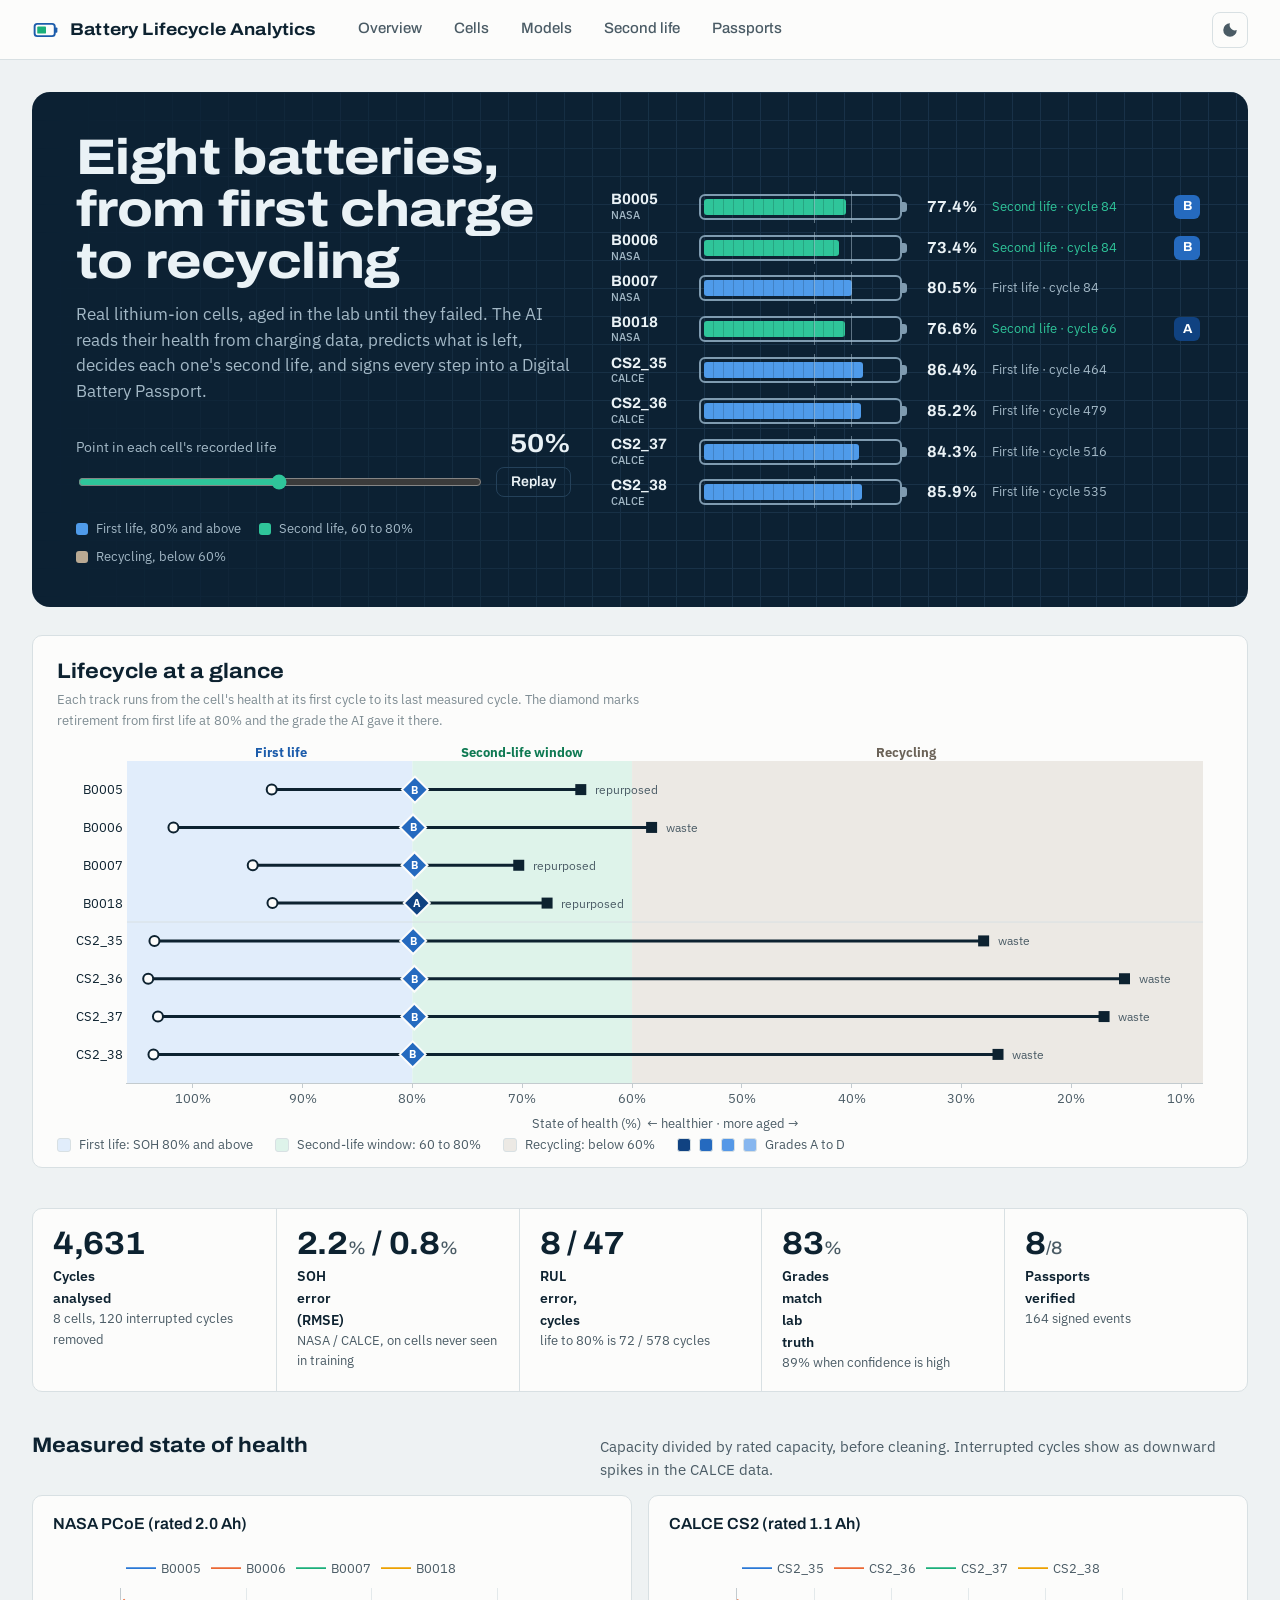
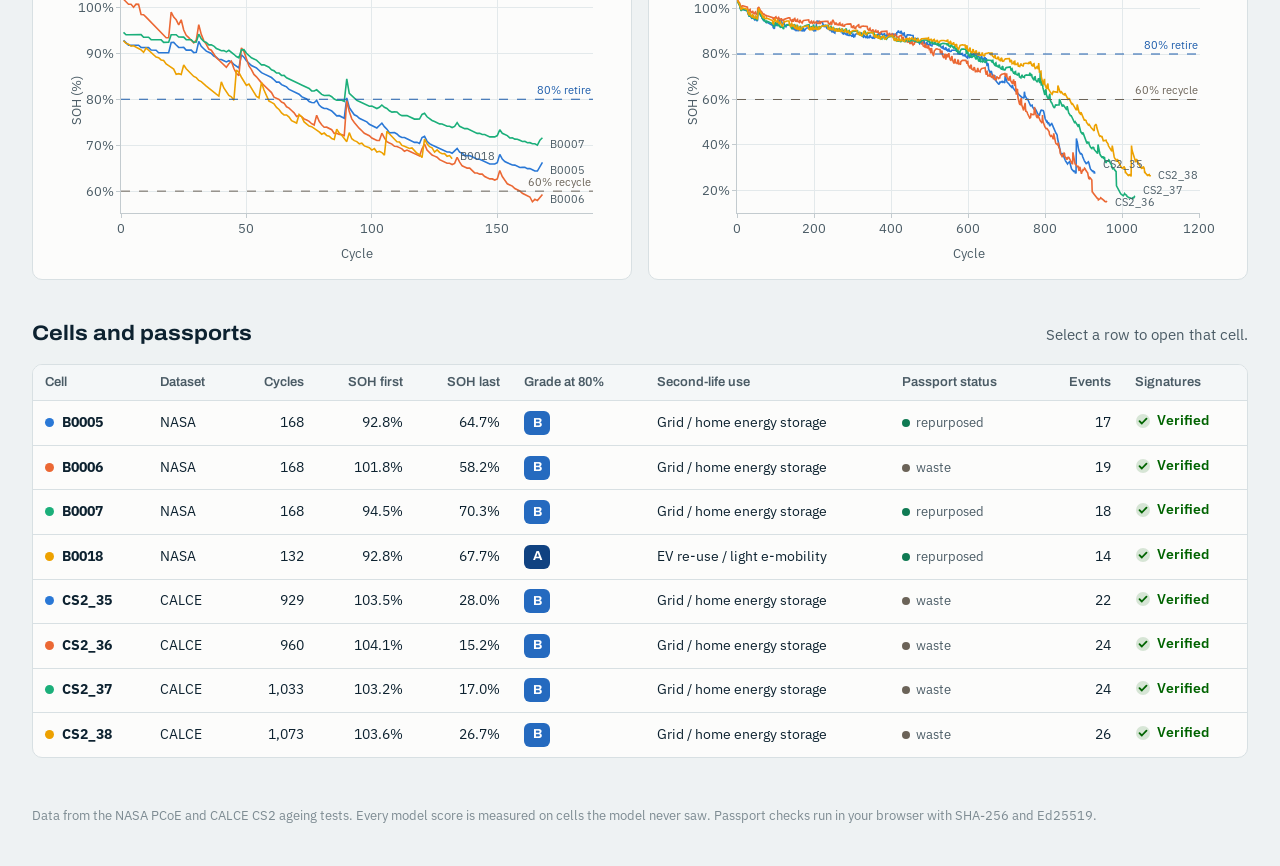
==== index.html @ b2bf4bef "Battery Lifecycle Analytics website Co-Authored-By: Claude Opus 5.5 <noreply@anthropic.com> Claude-S" ====
<!doctype html>
<html lang="en">
<head>
<meta charset="utf-8">
<meta name="viewport" content="width=device-width, initial-scale=1, viewport-fit=cover">
<style>:root{color-scheme:light;padding-top:env(safe-area-inset-top,0px);padding-bottom:env(safe-area-inset-bottom,0px)}body{margin:0}img{max-width:100%}[hidden]{display:none!important}</style>
</head>
<body>
<title>Battery Lifecycle Analytics</title>
<link rel="icon" href="data:image/svg+xml,%3Csvg xmlns='http://www.w3.org/2000/svg' viewBox='0 0 32 32'%3E%3Crect x='4' y='9' width='22' height='14' rx='3' fill='none' stroke='%231c5cab' stroke-width='2.5'/%3E%3Crect x='26' y='13' width='3' height='6' rx='1' fill='%231c5cab'/%3E%3Crect x='7' y='12' width='9' height='8' rx='1' fill='%231baf7a'/%3E%3C/svg%3E">
<link rel="preconnect" href="https://fonts.googleapis.com">
<link rel="stylesheet" href="https://fonts.googleapis.com/css2?family=Archivo:wdth,wght@62..125,400..800&family=IBM+Plex+Mono:wght@500;600&family=IBM+Plex+Sans:wght@400;500;600&display=swap">
<style>/* Battery Lifecycle Analytics: instrument-panel look.
   Bahnschrift (Windows' DIN-style face) for headings and figures, Segoe UI for text. */

:root {
  color-scheme: light;
  --page: #eef2f3;
  --surface: #fcfcfb;
  --surface-2: #f4f7f8;
  --ink: #0d2230;
  --ink-2: #4a5b65;
  --muted: #7d8b92;
  --hair: #d8e0e3;
  --grid: #e3e9eb;
  --axis: #c3cbcf;
  --accent: #1c5cab;
  --accent-wash: #e3eefb;

  --s1: #2a78d6; --s2: #eb6834; --s3: #1baf7a; --s4: #eda100;

  /* lifecycle zones */
  --zone-first: #e1edfb; --zone-second: #def3ea; --zone-end: #ece9e4;
  --zone-first-ink: #1c5cab; --zone-second-ink: #0f7a53; --zone-end-ink: #6b6358;

  /* grade ramp (ordinal, one hue) */
  --gA: #104281; --gB: #256abf; --gC: #5598e7; --gD: #86b6ef;

  --good: #0ca30c; --good-ink: #006300; --warn-ink: #8a5a00; --critical: #d03b3b; --warning: #fab219;

  --display: "Bahnschrift", "DIN Alternate", "Barlow", "Inter", system-ui, sans-serif;
  --text: "Segoe UI Variable Text", "Segoe UI", "Inter", system-ui, -apple-system, sans-serif;
  --radius: 10px;
}
@media (prefers-color-scheme: dark) {
  :root:where(:not([data-theme="light"])) {
    color-scheme: dark;
    --page: #0f1416; --surface: #171d20; --surface-2: #1d2427;
    --ink: #eef2f3; --ink-2: #b8c4c9; --muted: #85939a; --hair: #2b3438; --grid: #252d31; --axis: #3a4448;
    --accent: #6da7ec; --accent-wash: #16273a;
    --s1: #3987e5; --s2: #d95926; --s3: #199e70; --s4: #c98500;
    --zone-first: #152538; --zone-second: #12291f; --zone-end: #24221f;
    --zone-first-ink: #86b6ef; --zone-second-ink: #4fc79a; --zone-end-ink: #b3aa9d;
    --gA: #86b6ef; --gB: #5598e7; --gC: #2a78d6; --gD: #1c5cab;
    --good-ink: #0ca30c; --warn-ink: #fab219;
  }
}
:root[data-theme="dark"] {
  color-scheme: dark;
  --page: #0f1416; --surface: #171d20; --surface-2: #1d2427;
  --ink: #eef2f3; --ink-2: #b8c4c9; --muted: #85939a; --hair: #2b3438; --grid: #252d31; --axis: #3a4448;
  --accent: #6da7ec; --accent-wash: #16273a;
  --s1: #3987e5; --s2: #d95926; --s3: #199e70; --s4: #c98500;
  --zone-first: #152538; --zone-second: #12291f; --zone-end: #24221f;
  --zone-first-ink: #86b6ef; --zone-second-ink: #4fc79a; --zone-end-ink: #b3aa9d;
  --gA: #86b6ef; --gB: #5598e7; --gC: #2a78d6; --gD: #1c5cab;
  --good-ink: #0ca30c; --warn-ink: #fab219;
}

* { box-sizing: border-box; }
html { -webkit-text-size-adjust: 100%; }
body {
  margin: 0; background: var(--page); color: var(--ink);
  font: 15px/1.55 var(--text);
}
a { color: var(--accent); }
:focus-visible { outline: 2px solid var(--accent); outline-offset: 2px; border-radius: 4px; }

/* ---------- header */
.top {
  position: sticky; top: 0; z-index: 10;
  display: flex; align-items: center; gap: 28px;
  padding: 0 32px; height: 60px;
  background: var(--surface); border-bottom: 1px solid var(--hair);
}
.brand { display: flex; align-items: center; gap: 10px; text-decoration: none; color: var(--ink);
  font: 600 17px/1 var(--display); letter-spacing: .01em; white-space: nowrap; }
.brand svg { width: 28px; height: 28px; fill: none; stroke: var(--accent); stroke-width: 2.2; }
.brand .tip { fill: var(--accent); stroke: none; }
.brand .charge { fill: var(--s3); stroke: none; }
nav { display: flex; gap: 4px; height: 100%; overflow-x: auto; }
nav a {
  display: flex; align-items: center; padding: 0 14px; height: 100%;
  color: var(--ink-2); text-decoration: none; font: 500 15px/1 var(--display);
  border-bottom: 3px solid transparent; white-space: nowrap;
}
nav a:hover { color: var(--ink); }
nav a[aria-current="page"] { color: var(--ink); border-bottom-color: var(--accent); }
.theme { margin-left: auto; background: none; border: 1px solid var(--hair); border-radius: 8px;
  width: 36px; height: 36px; display: grid; place-items: center; cursor: pointer; color: var(--ink-2); }
.theme svg { width: 18px; height: 18px; fill: currentColor; }

main { max-width: 1320px; margin: 0 auto; padding: 32px 32px 48px; }
.foot { max-width: 1320px; margin: 0 auto; padding: 0 32px 40px; color: var(--muted); font-size: 13px; }

/* ---------- type */
h1 { font: 600 34px/1.15 var(--display); margin: 0 0 8px; letter-spacing: -.005em; }
h2 { font: 600 21px/1.25 var(--display); margin: 0 0 4px; }
h3 { font: 600 16px/1.3 var(--display); margin: 0 0 6px; }
.lede { color: var(--ink-2); max-width: 74ch; margin: 0 0 28px; font-size: 16px; }
.note { color: var(--muted); font-size: 13px; margin: 6px 0 0; max-width: 80ch; }
.section { margin-top: 40px; }
.section > header { display: flex; align-items: baseline; justify-content: space-between; gap: 16px;
  margin-bottom: 14px; flex-wrap: wrap; }
.section > header p { margin: 0; color: var(--ink-2); max-width: 72ch; }

/* ---------- panels */
.panel { background: var(--surface); border: 1px solid var(--hair); border-radius: var(--radius); padding: 18px 20px; }
.panel.flush { padding: 0; overflow: hidden; }
.grid { display: grid; gap: 16px; }
.g2 { grid-template-columns: repeat(2, minmax(0, 1fr)); }
.g3 { grid-template-columns: repeat(3, minmax(0, 1fr)); }
.g4 { grid-template-columns: repeat(4, minmax(0, 1fr)); }
.span2 { grid-column: span 2; }
.chart { width: 100%; height: 320px; }
.chart.tall { height: 400px; }
.chart.short { height: 220px; }
.panel h3 + .note { margin-top: -2px; margin-bottom: 8px; }

/* ---------- figures strip (headline numbers) */
.figures { display: grid; grid-template-columns: repeat(5, minmax(0, 1fr));
  background: var(--surface); border: 1px solid var(--hair); border-radius: var(--radius); }
.fig { padding: 18px 20px; border-left: 1px solid var(--hair); }
.fig:first-child { border-left: 0; }
.fig .v { font: 600 32px/1.05 var(--display); letter-spacing: -.01em; }
.fig .v small { font-size: 18px; color: var(--ink-2); font-weight: 500; }
.fig .k { margin-top: 6px; font-weight: 600; font-size: 14px; }
.fig .d { color: var(--ink-2); font-size: 13px; }

/* ---------- lifecycle band */
.band { background: var(--surface); border: 1px solid var(--hair); border-radius: var(--radius); padding: 22px 24px 12px; }
.band .chart { height: 400px; }
.band-legend { display: flex; gap: 22px; flex-wrap: wrap; font-size: 13px; color: var(--ink-2); margin-top: 4px; }
.band-legend span { display: inline-flex; align-items: center; gap: 8px; }
.sw { width: 14px; height: 14px; border-radius: 3px; display: inline-block; border: 1px solid var(--hair); }

/* ---------- tables */
table { width: 100%; border-collapse: collapse; font-size: 14px; }
th, td { text-align: left; padding: 9px 12px; border-bottom: 1px solid var(--hair); }
th { font: 600 13px/1.3 var(--display); color: var(--ink-2); background: var(--surface-2); }
td.num, th.num { text-align: right; font-variant-numeric: tabular-nums; }
tr:last-child td { border-bottom: 0; }
tbody tr.link { cursor: pointer; }
tbody tr.link:hover { background: var(--accent-wash); }
.table-wrap { overflow-x: auto; }

/* ---------- chips */
.grade { display: inline-grid; place-items: center; min-width: 26px; height: 24px; padding: 0 7px;
  border-radius: 6px; font: 700 13px/1 var(--display); color: #fff; }
.grade.A { background: var(--gA); } .grade.B { background: var(--gB); }
.grade.C { background: var(--gC); } .grade.D { background: var(--gD); color: #0d2230; }
:root[data-theme="dark"] .grade.A { color: #0d2230; }
.status { display: inline-flex; align-items: center; gap: 6px; font-size: 13px; color: var(--ink-2); }
.status::before { content: ""; width: 8px; height: 8px; border-radius: 50%; background: var(--muted); }
.status.original::before { background: var(--zone-first-ink); }
.status.repurposed::before { background: var(--zone-second-ink); }
.status.waste::before { background: var(--zone-end-ink); }
.ok { color: var(--good-ink); font-weight: 600; display: inline-flex; gap: 6px; align-items: center; }
.bad { color: var(--critical); font-weight: 600; display: inline-flex; gap: 6px; align-items: center; }
.warn { color: var(--warn-ink); font-weight: 600; display: inline-flex; gap: 6px; align-items: center; }
.icon { width: 16px; height: 16px; flex: none; }
.pill { display: inline-block; font-size: 12px; padding: 2px 8px; border-radius: 99px;
  background: var(--surface-2); border: 1px solid var(--hair); color: var(--ink-2); }

/* ---------- controls */
.picker { display: flex; flex-wrap: wrap; gap: 18px; margin-bottom: 20px; }
.picker fieldset { border: 0; padding: 0; margin: 0; display: flex; gap: 6px; align-items: center; flex-wrap: wrap; }
.picker legend { float: left; margin-right: 8px; color: var(--ink-2); font: 600 13px/32px var(--display); }
.seg { border: 1px solid var(--hair); background: var(--surface); color: var(--ink); border-radius: 8px;
  padding: 6px 12px; font: 500 14px/1.2 var(--text); cursor: pointer; display: inline-flex; align-items: center; gap: 8px; }
.seg:hover { border-color: var(--axis); }
.seg[aria-pressed="true"] { background: var(--ink); color: var(--surface); border-color: var(--ink); }
.seg .dot { width: 9px; height: 9px; border-radius: 50%; }
button.primary { background: var(--accent); color: #fff; border: 0; border-radius: 8px; padding: 9px 16px;
  font: 600 14px/1 var(--text); cursor: pointer; }
button.ghost { background: var(--surface); color: var(--ink); border: 1px solid var(--hair); border-radius: 8px;
  padding: 8px 14px; font: 500 14px/1 var(--text); cursor: pointer; }
button:disabled { opacity: .5; cursor: progress; }
select { font: 14px var(--text); padding: 8px 10px; border-radius: 8px; border: 1px solid var(--hair);
  background: var(--surface); color: var(--ink); }
label.field { display: grid; gap: 4px; font-size: 14px; }
label.field .row { display: flex; justify-content: space-between; color: var(--ink-2); }
label.field output { font: 600 15px var(--display); color: var(--ink); }
input[type=range] { width: 100%; accent-color: var(--accent); }
input[type=number] { font: 14px var(--text); padding: 7px 9px; border-radius: 8px; border: 1px solid var(--hair);
  background: var(--surface); color: var(--ink); width: 100%; }

/* ---------- metric list (key/value) */
dl.kv { display: grid; grid-template-columns: max-content 1fr; gap: 6px 16px; margin: 0; font-size: 14px; }
dl.kv dt { color: var(--ink-2); }
dl.kv dd { margin: 0; overflow-wrap: anywhere; }

/* ---------- assessor result */
.verdict { display: grid; grid-template-columns: 84px 1fr; gap: 18px; align-items: start; }
.verdict .big { width: 84px; height: 84px; border-radius: 14px; display: grid; place-items: center;
  font: 700 46px/1 var(--display); color: #fff; }
.verdict .big.A { background: var(--gA); } .verdict .big.B { background: var(--gB); }
.verdict .big.C { background: var(--gC); } .verdict .big.D { background: var(--gD); color: #0d2230; }
.verdict ul { margin: 8px 0 0; padding-left: 18px; color: var(--ink-2); font-size: 14px; }
.callout { border-left: 3px solid var(--warning); background: var(--surface-2); padding: 10px 12px; border-radius: 0 8px 8px 0;
  font-size: 14px; margin-top: 10px; }
.callout.good { border-left-color: var(--good); }

/* ---------- passport */
.pp-layout { display: grid; grid-template-columns: 300px minmax(0, 1fr); gap: 20px; align-items: start; }
.pp-list { display: grid; gap: 8px; position: sticky; top: 80px; }
.pp-item { text-align: left; background: var(--surface); border: 1px solid var(--hair); border-radius: 10px;
  padding: 11px 14px; cursor: pointer; display: grid; gap: 3px; color: var(--ink); font: inherit; }
.pp-item:hover { border-color: var(--axis); }
.pp-item[aria-pressed="true"] { border-color: var(--accent); box-shadow: inset 3px 0 0 var(--accent); }
.pp-item .id { font: 600 15px/1.2 var(--display); }
.pp-item .meta { display: flex; gap: 10px; align-items: center; font-size: 13px; color: var(--ink-2); }
.pp-head { display: flex; justify-content: space-between; gap: 16px; flex-wrap: wrap; align-items: flex-start; }
.hash { font-family: "Cascadia Mono", Consolas, "DejaVu Sans Mono", monospace; font-size: 12.5px; color: var(--ink-2);
  overflow-wrap: anywhere; }
.sections { display: grid; grid-template-columns: repeat(2, minmax(0, 1fr)); gap: 16px; }
.sections .panel h3 { display: flex; justify-content: space-between; gap: 8px; }
.locked { color: var(--muted); font-size: 14px; display: flex; gap: 8px; align-items: center; }

.timeline { list-style: none; margin: 0; padding: 0; }
.timeline li { display: grid; grid-template-columns: 22px 150px minmax(0, 1fr) auto; gap: 12px; padding: 10px 0;
  border-bottom: 1px solid var(--hair); align-items: start; font-size: 14px; }
.timeline li:last-child { border-bottom: 0; }
.timeline .n { font: 600 13px/22px var(--display); color: var(--muted); text-align: right; }
.timeline .when { color: var(--ink-2); font-variant-numeric: tabular-nums; }
.timeline .what b { font-family: var(--display); font-weight: 600; }
.timeline .what .d { color: var(--ink-2); font-size: 13px; }
.timeline li.flag { background: color-mix(in srgb, var(--critical) 10%, transparent); box-shadow: inset 3px 0 0 var(--critical); }
.checks { display: grid; grid-template-columns: repeat(3, minmax(0, 1fr)); gap: 8px 20px; margin: 10px 0 0; padding: 0; list-style: none; font-size: 14px; }
.checks li { display: flex; gap: 8px; align-items: flex-start; }
.checks small { display: block; color: var(--ink-2); }

.toolbar { display: flex; gap: 10px; flex-wrap: wrap; align-items: center; }
.empty { color: var(--muted); padding: 24px; text-align: center; }

@media (max-width: 1080px) {
  .figures { grid-template-columns: repeat(3, minmax(0, 1fr)); }
  .fig:nth-child(4) { border-left: 0; }
  .fig:nth-child(n+4) { border-top: 1px solid var(--hair); }
  .g4 { grid-template-columns: repeat(2, minmax(0, 1fr)); }
  .pp-layout { grid-template-columns: 1fr; }
  .pp-list { position: static; grid-template-columns: repeat(auto-fill, minmax(220px, 1fr)); }
}
@media (max-width: 760px) {
  .top { padding: 0 16px; gap: 14px; }
  .brand span { display: none; }
  main { padding: 20px 16px 40px; }
  .foot { padding: 0 16px 32px; }
  .g2, .g3, .g4, .sections { grid-template-columns: 1fr; }
  .span2 { grid-column: auto; }
  .figures { grid-template-columns: 1fr 1fr; }
  .fig { border-left: 0; border-top: 1px solid var(--hair); }
  .fig:nth-child(-n+2) { border-top: 0; }
  .checks { grid-template-columns: 1fr; }
  .timeline li { grid-template-columns: 22px minmax(0, 1fr); }
  .timeline .when, .timeline .acc { grid-column: 2; }
  h1 { font-size: 27px; }
}
@media (prefers-reduced-motion: reduce) { * { transition: none !important; animation: none !important; } }

/* =====================================================================
   Identity v2: lab instrument meets passport document.
   Archivo (expanded) for display, IBM Plex Sans for text, Plex Mono for IDs.
   ===================================================================== */
:root {
  --display: "Archivo", "Bahnschrift", "DIN Alternate", system-ui, sans-serif;
  --text: "IBM Plex Sans", "Segoe UI", system-ui, -apple-system, sans-serif;
  --mono: "IBM Plex Mono", "Cascadia Mono", Consolas, monospace;
  --hero-bg: #0c2133; --hero-ink: #eaf2f6; --hero-ink-2: #a3b8c6; --hero-line: #24415a;
  --cell-shell: #7f9bb0; --fill-first: #4f9bea; --fill-second: #2fc59a; --fill-end: #b9a993;
  --pp-paper: #eef4ef; --pp-line: rgba(28, 92, 171, .10); --pp-line-2: rgba(15, 122, 83, .09);
  --pp-ink: #12324a; --stamp-ok: #11803f; --stamp-bad: #c22f2f;
}
@media (prefers-color-scheme: dark) {
  :root:where(:not([data-theme="light"])) {
    --hero-bg: #0a1824; --hero-line: #1d3346;
    --pp-paper: #162320; --pp-line: rgba(109, 167, 236, .10); --pp-line-2: rgba(79, 199, 154, .08);
    --pp-ink: #d9e6ee; --stamp-ok: #3fcf78; --stamp-bad: #ff6b6b;
  }
}
:root[data-theme="dark"] {
  --hero-bg: #0a1824; --hero-line: #1d3346;
  --pp-paper: #162320; --pp-line: rgba(109, 167, 236, .10); --pp-line-2: rgba(79, 199, 154, .08);
  --pp-ink: #d9e6ee; --stamp-ok: #3fcf78; --stamp-bad: #ff6b6b;
}

body { font-family: var(--text); }
h1 { font: 760 clamp(30px, 4.2vw, 50px)/1.04 var(--display); font-stretch: 116%; letter-spacing: -.012em; text-wrap: balance; }
h2 { font-family: var(--display); font-stretch: 110%; font-weight: 700; text-wrap: balance; }
h3, th, nav a, .brand, .fig .v, .seg, legend { font-family: var(--display); }
.brand { font-stretch: 112%; font-weight: 700; }
.fig .v { font-stretch: 108%; font-weight: 700; }
.hash, .mono { font-family: var(--mono); }

/* ---------- hero */
.hero {
  display: grid; grid-template-columns: minmax(0, 5fr) minmax(0, 6fr); gap: 40px; align-items: center;
  background: var(--hero-bg); color: var(--hero-ink); border-radius: 18px; padding: 40px 44px;
  margin-bottom: 28px; position: relative; overflow: hidden; isolation: isolate;
}
.hero::before {           /* faint electrode grid */
  content: ""; position: absolute; inset: 0; z-index: -1; opacity: .55;
  background-image: linear-gradient(var(--hero-line) 1px, transparent 1px), linear-gradient(90deg, var(--hero-line) 1px, transparent 1px);
  background-size: 28px 28px; mask-image: linear-gradient(90deg, transparent, #000 55%);
}
.hero h1 { color: var(--hero-ink); margin-bottom: 14px; }
.hero-lede { color: var(--hero-ink-2); font-size: 16.5px; max-width: 54ch; margin: 0 0 26px; }
.scrub label { display: flex; justify-content: space-between; align-items: baseline; gap: 12px; font-size: 14px; color: var(--hero-ink-2); }
.scrub output { font: 700 26px/1 var(--display); font-stretch: 110%; color: var(--hero-ink); font-variant-numeric: tabular-nums; }
.scrub-row { display: flex; gap: 12px; align-items: center; margin-top: 8px; }
.scrub input[type=range] { flex: 1; accent-color: var(--fill-second); }
.replay { background: transparent; color: var(--hero-ink); border: 1px solid var(--hero-line); border-radius: 8px;
  padding: 7px 14px; font: 600 14px/1 var(--display); cursor: pointer; }
.replay:hover { border-color: var(--hero-ink-2); }
.hero-key { list-style: none; display: flex; flex-wrap: wrap; gap: 8px 18px; padding: 0; margin: 22px 0 0; font-size: 13px; color: var(--hero-ink-2); }
.hero-key li { display: inline-flex; align-items: center; gap: 8px; }
.k { width: 12px; height: 12px; border-radius: 3px; display: inline-block; }
.k.first { background: var(--fill-first); } .k.second { background: var(--fill-second); } .k.end { background: var(--fill-end); }

.fleet { list-style: none; margin: 0; padding: 0; display: grid; gap: 10px; }
.fleet li { display: grid; grid-template-columns: 74px minmax(120px, 1fr) 62px 168px 30px; gap: 14px; align-items: center; font-size: 14px; }
.fid { font: 700 15px/1.1 var(--display); color: var(--hero-ink); display: grid; }
.fid small { font: 500 11px/1.3 var(--text); color: var(--hero-ink-2); }
.glyph { position: relative; height: 26px; border: 2px solid var(--cell-shell); border-radius: 6px; padding: 3px; }
.glyph::after { content: ""; position: absolute; right: -7px; top: 6px; width: 5px; height: 10px; border-radius: 0 3px 3px 0; background: var(--cell-shell); }
.glyph .fill { display: block; height: 100%; border-radius: 3px; background: var(--fill-first);
  background-image: repeating-linear-gradient(90deg, transparent 0 9px, rgba(0,0,0,.16) 9px 10px);
  transition: width .12s linear, background-color .25s; }
.fleet li[data-stage="second"] .fill { background-color: var(--fill-second); }
.fleet li[data-stage="end"] .fill { background-color: var(--fill-end); }
.glyph .mark80, .glyph .mark60 { position: absolute; top: -5px; bottom: -5px; width: 1px; background: var(--hero-ink-2); opacity: .55; }
.glyph .mark80 { left: calc(3px + (100% - 6px) * .8 / 1.05); }
.glyph .mark60 { left: calc(3px + (100% - 6px) * .6 / 1.05); }
.fsoh { font: 700 16px/1 var(--display); font-variant-numeric: tabular-nums; text-align: right; color: var(--hero-ink); }
.fstage { color: var(--hero-ink-2); font-size: 13px; white-space: nowrap; }
.fleet li[data-stage="second"] .fstage { color: var(--fill-second); }
.fleet li[data-stage="end"] .fstage { color: var(--fill-end); }

/* ---------- passport document */
.passport {
  position: relative; overflow: hidden; border-radius: 14px; padding: 26px 28px 20px;
  color: var(--pp-ink); border: 1px solid var(--hair);
  background:
    repeating-radial-gradient(circle at 0% 100%, transparent 0 11px, var(--pp-line) 11px 12px),
    repeating-radial-gradient(circle at 100% 0%, transparent 0 13px, var(--pp-line-2) 13px 14px),
    var(--pp-paper);
}
.pp-doc-head { display: flex; justify-content: space-between; align-items: flex-start; gap: 16px;
  border-bottom: 1px solid color-mix(in srgb, var(--pp-ink) 22%, transparent); padding-bottom: 12px; }
.pp-issuer { font-size: 12.5px; color: var(--ink-2); }
.pp-doc-head h2 { margin: 2px 0 0; font-size: 24px; color: var(--pp-ink); }
.pp-type { font: 800 30px/1 var(--display); font-stretch: 125%; letter-spacing: .06em; color: var(--accent); opacity: .85; }
.pp-doc-body { display: grid; grid-template-columns: 170px minmax(0, 1fr); gap: 24px; margin-top: 18px; align-items: start; }
.pp-portrait { display: grid; gap: 8px; justify-items: center; padding: 14px 10px; border-radius: 10px;
  border: 1px dashed color-mix(in srgb, var(--pp-ink) 30%, transparent); font: 600 13px/1 var(--display); }
.pp-portrait svg { width: 132px; height: auto; }
.cell-shell { fill: none; stroke: var(--pp-ink); stroke-width: 3; opacity: .7; }
.cell-tip { fill: var(--pp-ink); opacity: .7; }
.cell-fill { fill: var(--fill-first); } .cell-fill.second { fill: var(--fill-second); } .cell-fill.end { fill: var(--fill-end); }
.pp-fields { display: grid; grid-template-columns: repeat(2, minmax(0, 1fr)); gap: 12px 24px; margin: 0; }
.pp-fields div { min-width: 0; }
.pp-fields dt { font-size: 12px; color: var(--ink-2); }
.pp-fields dd { margin: 2px 0 0; font: 600 15px/1.3 var(--display); overflow-wrap: anywhere; }
.pp-fields dd.mono { font: 500 14px/1.3 var(--mono); }
.pp-hash { margin: 16px 0 0; font-size: 12.5px; color: var(--ink-2); overflow-wrap: anywhere; }
.mrz { margin-top: 14px; padding: 10px 12px; border-radius: 8px; background: color-mix(in srgb, var(--pp-paper) 60%, var(--surface));
  font: 500 clamp(10px, 1.45vw, 15px)/1.45 var(--mono); letter-spacing: .14em; color: var(--pp-ink); overflow-x: auto; white-space: nowrap; }
.stamp { position: absolute; bottom: 96px; right: 30px; transform: rotate(-9deg); pointer-events: none;
  border: 4px double currentColor; border-radius: 10px; padding: 8px 16px 9px; display: grid; justify-items: center; gap: 2px;
  background: color-mix(in srgb, var(--pp-paper) 70%, transparent); animation: stamp .42s cubic-bezier(.2,1.6,.4,1) both; }
.stamp b { font: 800 24px/1 var(--display); font-stretch: 118%; letter-spacing: .08em; text-transform: uppercase; }
.stamp small { font: 600 11.5px/1.2 var(--mono); letter-spacing: .04em; }
.stamp.ok { color: var(--stamp-ok); } .stamp.bad { color: var(--stamp-bad); }
@keyframes stamp { from { opacity: 0; transform: rotate(-9deg) scale(1.6); } to { opacity: .94; transform: rotate(-9deg) scale(1); } }
nav { min-width: 0; flex: 1 1 auto; }
.pp-controls { display: flex; justify-content: space-between; gap: 12px; flex-wrap: wrap; margin-top: 16px; }

.pp-item { background:
  linear-gradient(90deg, var(--accent) 0 4px, transparent 4px), var(--surface); padding-left: 18px; }
.pp-item[aria-pressed="true"] { background: linear-gradient(90deg, var(--accent) 0 4px, transparent 4px), var(--accent-wash); box-shadow: none; }
.pp-item .id { font-family: var(--mono); font-weight: 600; font-size: 14px; }

@media (max-width: 1080px) {
  .hero { grid-template-columns: 1fr; gap: 28px; }
}
@media (max-width: 760px) {
  .hero { padding: 26px 20px; border-radius: 14px; }
  .fleet li { grid-template-columns: 62px minmax(0, 1fr) 54px 26px; gap: 10px; }
  .fleet .fstage { display: none; }
  .pp-doc-body { grid-template-columns: 1fr; }
  .pp-fields { grid-template-columns: 1fr 1fr; }
  .stamp { bottom: 104px; right: 12px; }
  .stamp b { font-size: 18px; }
}
@media (prefers-reduced-motion: reduce) { .stamp { animation: none; opacity: .94; } .glyph .fill { transition: none; } }
/* keep wide content (tables, MRZ) scrolling inside its box instead of widening the page */
.panel, #ppDetail, .pp-list, .passport { min-width: 0; }
@media (max-width: 1080px) { .pp-layout { grid-template-columns: minmax(0, 1fr); } }
@media (max-width: 760px) { .g2, .g3, .g4, .sections { grid-template-columns: minmax(0, 1fr); } }
select { max-width: 100%; }
@media (max-width: 760px) { .pp-controls .toolbar > * { flex: 1 1 100%; } }
.pp-controls .toolbar { min-width: 0; }
@media (max-width: 760px) { .pp-controls .toolbar { flex: 1 1 100%; } .pp-controls select { width: 100%; min-width: 0; } }

/* hosted version */
.top { top: env(safe-area-inset-top, 0px); padding-left: max(32px, env(safe-area-inset-left, 0px));
       padding-right: max(32px, env(safe-area-inset-right, 0px)); }
body::before { content: ""; position: fixed; inset: 0 0 auto; height: env(safe-area-inset-top, 0px);
               z-index: 11; background: var(--surface); }
main { padding: 32px max(32px, env(safe-area-inset-right, 0px)) 48px max(32px, env(safe-area-inset-left, 0px)); }
.foot { padding-left: max(32px, env(safe-area-inset-left, 0px)); padding-right: max(32px, env(safe-area-inset-right, 0px)); }
.hosted-note { color: var(--muted); font-size: 13px; margin: -18px 0 22px; max-width: 80ch; }
@media (max-width: 760px) {
  .top { padding-left: max(16px, env(safe-area-inset-left, 0px)); padding-right: max(16px, env(safe-area-inset-right, 0px)); }
  main { padding: 20px max(16px, env(safe-area-inset-right, 0px)) 40px max(16px, env(safe-area-inset-left, 0px)); }
  .foot { padding-left: max(16px, env(safe-area-inset-left, 0px)); padding-right: max(16px, env(safe-area-inset-right, 0px)); }
}
</style>
<header class="top">
  <a class="brand" href="#overview">
    <svg viewBox="0 0 32 32" aria-hidden="true"><rect x="3" y="9" width="23" height="14" rx="3"/><rect class="tip" x="26" y="13" width="3" height="6" rx="1"/><rect class="charge" x="6" y="12" width="10" height="8" rx="1"/></svg>
    <span>Battery Lifecycle Analytics</span>
  </a>
  <nav aria-label="Sections"><a href="#overview" data-nav="overview">Overview</a><a href="#cells" data-nav="cells">Cells</a><a href="#models" data-nav="models">Models</a><a href="#second-life" data-nav="second-life">Second life</a><a href="#passports" data-nav="passports">Passports</a></nav>
  <button class="theme" id="themeToggle" type="button" aria-label="Switch light or dark theme">
    <svg viewBox="0 0 24 24" aria-hidden="true"><path d="M12 3a9 9 0 1 0 9 9 7 7 0 0 1-9-9z"/></svg>
  </button>
</header>
<main>
<section data-view="overview" hidden>

<section class="hero" aria-labelledby="heroTitle">
  <div class="hero-copy">
    <h1 id="heroTitle">Eight batteries, from first charge to recycling</h1>
    <p class="hero-lede">Real lithium-ion cells, aged in the lab until they failed. The AI reads their health from charging data, predicts what is left, decides each one's second life, and signs every step into a Digital Battery Passport.</p>
    <div class="scrub">
      <label for="lifeScrub"><span>Point in each cell's recorded life</span> <output id="lifeOut">100%</output></label>
      <div class="scrub-row">
        <input type="range" id="lifeScrub" min="0" max="1000" value="1000" aria-describedby="heroTitle">
        <button type="button" class="replay" id="replay">Replay</button>
      </div>
    </div>
    <ul class="hero-key" aria-label="Lifecycle stages">
      <li><i class="k first"></i>First life, 80% and above</li>
      <li><i class="k second"></i>Second life, 60 to 80%</li>
      <li><i class="k end"></i>Recycling, below 60%</li>
    </ul>
  </div>
  <ol class="fleet" id="fleet" aria-label="State of health of each cell"></ol>
</section>

<section class="band" aria-labelledby="bandTitle">
  <h2 id="bandTitle">Lifecycle at a glance</h2>
  <p class="note">Each track runs from the cell's health at its first cycle to its last measured cycle. The diamond marks retirement from first life at 80% and the grade the AI gave it there.</p>
  <div id="band" class="chart" role="img" aria-label="Lifecycle band: state of health of each cell from first to last cycle, with retirement grades"></div>
  <div class="band-legend">
    <span><i class="sw" style="background:var(--zone-first)"></i>First life: SOH 80% and above</span>
    <span><i class="sw" style="background:var(--zone-second)"></i>Second-life window: 60 to 80%</span>
    <span><i class="sw" style="background:var(--zone-end)"></i>Recycling: below 60%</span>
    <span><i class="sw" style="background:var(--gA)"></i><i class="sw" style="background:var(--gB)"></i><i class="sw" style="background:var(--gC)"></i><i class="sw" style="background:var(--gD)"></i>Grades A to D</span>
  </div>
</section>

<section class="section" aria-label="Headline results">
  <div class="figures" id="figures"></div>
</section>

<section class="section">
  <header><h2>Measured state of health</h2><p>Capacity divided by rated capacity, before cleaning. Interrupted cycles show as downward spikes in the CALCE data.</p></header>
  <div class="grid g2">
    <div class="panel"><h3>NASA PCoE (rated 2.0 Ah)</h3><div id="fleetNasa" class="chart"></div></div>
    <div class="panel"><h3>CALCE CS2 (rated 1.1 Ah)</h3><div id="fleetCalce" class="chart"></div></div>
  </div>
</section>

<section class="section">
  <header><h2>Cells and passports</h2><p>Select a row to open that cell.</p></header>
  <div class="panel flush table-wrap">
    <table>
      <thead><tr><th>Cell</th><th>Dataset</th><th class="num">Cycles</th><th class="num">SOH first</th><th class="num">SOH last</th><th>Grade at 80%</th><th>Second-life use</th><th>Passport status</th><th class="num">Events</th><th>Signatures</th></tr></thead>
      <tbody id="cellRows"></tbody>
    </table>
  </div>
</section>

</section><section data-view="cells" hidden>

<h1 id="cellTitle">Cell explorer</h1>
<p class="lede" id="cellLede">Pick a cell. Every estimate below comes from a model trained on the other cells of its dataset, so this cell was never seen during training.</p>

<div class="picker" role="toolbar" aria-label="Choose a cell">
  <fieldset><legend>NASA</legend><span id="pickNasa"></span></fieldset>
  <fieldset><legend>CALCE</legend><span id="pickCalce"></span></fieldset>
</div>

<div class="figures" id="cellFigures"></div>

<section class="section">
  <header><h2>State of health: measured vs estimated</h2><p>The estimate uses only charging signals; the band is the 95% conformal interval.</p></header>
  <div class="panel"><div id="sohChart" class="chart tall" role="img" aria-label="Measured and estimated state of health"></div></div>
</section>

<section class="section">
  <header><h2>Remaining useful life</h2><p>Cycles left at each prediction point. The shaded band is the calibrated 80% range from quantile gradient boosting.</p></header>
  <div class="grid g2">
    <div class="panel"><h3>Cycles left until 80% (end of first life)</h3><div id="rul80" class="chart"></div></div>
    <div class="panel"><h3>Cycles left until 60% (end of second life)</h3><div id="rul60" class="chart"></div></div>
  </div>
</section>

<section class="section">
  <header><h2>Health indicators the model reads</h2><p>Signals a battery management system sees during an ordinary charge.</p></header>
  <div class="grid g4">
    <div class="panel"><h3>CC charge time</h3><div id="hi1" class="chart short"></div></div>
    <div class="panel"><h3>3.9 to 4.2 V rise time</h3><div id="hi2" class="chart short"></div></div>
    <div class="panel"><h3>CV charge time</h3><div id="hi3" class="chart short"></div></div>
    <div class="panel"><h3>Resistance growth</h3><div id="hi4" class="chart short"></div></div>
  </div>
</section>

<section class="section">
  <header><h2>Second-life decision at each retirement level</h2><p>What the AI would decide if the cell were retired at that SOH, against the grade a perfect lab test gives.</p></header>
  <div class="panel flush table-wrap">
    <table>
      <thead><tr><th class="num">Retired at</th><th class="num">Cycle</th><th class="num">SOH measured</th><th class="num">SOH estimated</th><th class="num">95% lower</th><th class="num">Resistance</th><th class="num">Cycles to 60%, true</th><th class="num">Predicted</th><th>AI grade</th><th>Lab grade</th><th>Confidence</th></tr></thead>
      <tbody id="decRows"></tbody>
    </table>
  </div>
</section>

</section><section data-view="models" hidden>

<h1>How good are the models?</h1>
<p class="lede">Every number on this page is leave-one-cell-out: the model is trained on three cells and scored on the fourth, then rotated. With only four cells per dataset, this is the honest way to measure accuracy.</p>

<section class="section">
  <header><h2>State-of-health estimation</h2>
    <div class="toolbar" role="group" aria-label="Feature set">
      <button class="seg" type="button" data-fs="full" aria-pressed="true">Full charge observed</button>
      <button class="seg" type="button" data-fs="partial" aria-pressed="false">Partial charge only</button>
    </div>
  </header>
  <div class="grid g2">
    <div class="panel"><h3>Error by model (lower is better)</h3><p class="note" id="fsNote"></p><div id="sohBars" class="chart"></div></div>
    <div class="panel"><h3>Primary model, cell by cell</h3><p class="note">RMSE on each unseen cell and the share of its cycles inside the 95% conformal interval.</p>
      <div class="table-wrap"><table><thead><tr><th>Cell</th><th>Model</th><th class="num">RMSE</th><th class="num">MAE</th><th class="num">Max error</th><th class="num">In 95% band</th></tr></thead><tbody id="perCell"></tbody></table></div>
    </div>
  </div>
  <div class="grid g2" style="margin-top:16px">
    <div class="panel"><h3>What the Gradient Boosting model relies on</h3><p class="note">Share of impurity reduction, averaged over the four folds.</p><div id="imp" class="chart short"></div></div>
    <div class="panel"><h3>Signals vs SOH (correlation)</h3><p class="note">Pearson r on cleaned cycles. Positive means the signal falls as the cell ages.</p><div id="corr" class="chart short"></div></div>
  </div>
</section>

<section class="section">
  <header><h2>Remaining-useful-life prediction</h2><p>Error relative to the average life to 80%, so both datasets share one scale.</p></header>
  <div class="grid g2">
    <div class="panel"><h3>Mean error as a share of life (lower is better)</h3><div id="rulBars" class="chart"></div></div>
    <div class="panel"><h3>Details</h3>
      <div class="table-wrap"><table><thead><tr><th>Dataset</th><th>Method</th><th class="num">MAE, cycles</th><th class="num">At 25% of life</th><th class="num">At 50%</th><th class="num">At 75%</th><th class="num">80% band coverage</th></tr></thead><tbody id="rulRows"></tbody></table></div>
      <p class="note">Raw quantile bands covered only 22-33% of true values. Conformalised quantile regression widens them using errors on the training cells, bringing coverage near the 80% target.</p>
    </div>
  </div>
</section>

</section><section data-view="second-life" hidden>

<h1>Second-life decisions</h1>
<p class="lede">When a battery leaves its first job, the system grades it from its estimated health, resistance growth and predicted remaining cycles, then picks the most demanding use it can still serve. If the uncertainty crosses a grade boundary, it asks for a lab test instead of guessing.</p>

<section class="section">
  <header><h2>Assess a battery</h2><p>Move the sliders to grade any battery with the same rules the pipeline uses.</p></header>
  <div class="grid g2">
    <form class="panel" id="assessForm" autocomplete="off">
      <div class="grid" style="gap:18px">
        <label class="field"><span class="row">Estimated SOH <output id="o_soh"></output></span>
          <input type="range" id="soh" min="0.45" max="1.0" step="0.005" value="0.78"></label>
        <label class="field"><span class="row">Uncertainty (half-width of 95% interval) <output id="o_hw"></output></span>
          <input type="range" id="hw" min="0" max="0.08" step="0.0025" value="0.03"></label>
        <label class="field"><span class="row">Resistance growth vs fresh <output id="o_rg"></output></span>
          <input type="range" id="rg" min="0.9" max="2.4" step="0.01" value="1.15"></label>
        <label class="field"><span class="row">Predicted cycles left to 60% <output id="o_cy"></output></span>
          <input type="range" id="cy" min="0" max="800" step="10" value="250"></label>
        <label class="field"><span class="row">Lower bound of cycles left <output id="o_cl"></output></span>
          <input type="range" id="cl" min="0" max="800" step="10" value="180"></label>
      </div>
    </form>
    <div class="panel" id="verdict" aria-live="polite"></div>
  </div>
</section>

<section class="section">
  <header><h2>How often the AI grade matches the lab grade</h2><p id="agreeText"></p></header>
  <div class="grid g2">
    <div class="panel"><h3>Grade agreement on unseen cells</h3><p class="note">Rows are the grade a perfect lab test gives; columns are the AI's grade.</p><div id="confusion" class="chart"></div></div>
    <div class="panel"><h3>Predicted second-life length (CALCE)</h3><p class="note">Cycles from retirement to 60% SOH, predicted against what each cell actually did.</p><div id="slScatter" class="chart"></div></div>
  </div>
</section>

<section class="section">
  <header><h2>Rules and assumptions</h2><p>Application requirements and value coefficients are project assumptions, set in <code>batterylife/config.py</code>.</p></header>
  <div class="grid g2">
    <div class="panel flush table-wrap"><table>
      <thead><tr><th>Grade</th><th>Use</th><th class="num">Min SOH</th><th class="num">Max resistance</th><th class="num">Min cycles left</th><th class="num">Cycles a year</th></tr></thead>
      <tbody id="appRows"></tbody></table></div>
    <div class="panel"><h3>Value assumptions</h3><dl class="kv" id="assumptions"></dl>
      <p class="note">CO2 avoided is an upper bound: it assumes the repurposed battery fully replaces a new one of the same usable capacity. The footprint is a mid value of the 61-106 kg CO2e per kWh published by IVL for NMC production.</p></div>
  </div>
</section>

</section><section data-view="passports" hidden>

<h1>Digital Battery Passports</h1>
<p class="lede">Each battery has a passport built only from signed events. Every event carries the hash of the one before it and an Ed25519 signature from the actor who issued it, so any edit, deletion or forgery is detected. The content follows the access tiers of EU Regulation 2023/1542 (Annex XIII).</p>

<div class="pp-layout">
  <div class="pp-list" id="ppList" role="toolbar" aria-label="Passports"></div>
  <div id="ppDetail"><p class="empty">Loading passport…</p></div>
</div>

</section>
</main>
<footer class="foot">Data from the NASA PCoE and CALCE CS2 ageing tests. Every model score is measured on cells the model never saw. Passport checks run in your browser with SHA-256 and Ed25519.</footer>
<script src="plotly.min.js"></script>
<script>window.__STATIC__ = {"get":{"/api/summary":{"project":"AI-Based Battery Lifecycle Assessment and Second-Life Management Using Digital Battery Passports","version":"1.0.0","generated_utc":"2026-11-02T10:42:13+00:00","thresholds":{"first_life_eol":0.8,"second_life_floor":0.6},"data":{"cells":8,"cycles":4631,"outliers_removed":120},"correlations":{"calce":{"cc_charge_time_rel":0.998,"cv_charge_time_rel":-0.728,"charge_v_rise_rel":0.975,"resistance_rel":-0.769,"cycle":-0.896,"temp_rise_c":null},"nasa":{"cc_charge_time_rel":0.943,"cv_charge_time_rel":-0.897,"charge_v_rise_rel":0.934,"resistance_rel":-0.559,"cycle":-0.929,"temp_rise_c":-0.672}},"soh":{"nasa":{"primary_model":"Gradient Boosting","rmse":0.02203,"mae":0.01644,"r2":0.95079,"coverage_95":0.94969},"calce":{"primary_model":"Gaussian Process","rmse":0.00806,"mae":0.00469,"r2":0.99857,"coverage_95":0.97729}},"rul":{"nasa":{"mae_cycles":8.166,"mean_life":71.75,"coverage_80":0.759},"calce":{"mae_cycles":46.612,"mean_life":578.0,"coverage_80":0.786}},"second_life":{"agreement":0.8316831683168316,"agreement_high_conf":0.8947368421052632,"decisions":101,"second_life_cycles_mae_calce":33.64949628759514,"at_80pct":{"cells":8,"grades":{"B":7,"A":1},"mean_service_years":0.715,"co2_avoided_kg_per_pack":3592.0375,"value_usd_per_pack":2478.375}},"passports":{"issued":8,"valid":8,"events":164,"folder":"results/passports"},"cells":[{"cell_id":"B0005","dataset":"nasa","passport_id":"DBP-NASA-B0005","cycles":168,"soh_start":0.9282,"soh_end":0.6467,"latest_soh_est":0.6583,"status":"repurposed","events":17,"passport_valid":true,"grade":"B","application":"Grid / home energy storage","outliers_removed":0},{"cell_id":"B0006","dataset":"nasa","passport_id":"DBP-NASA-B0006","cycles":168,"soh_start":1.0177,"soh_end":0.5822,"latest_soh_est":0.6539,"status":"waste","events":19,"passport_valid":true,"grade":"B","application":"Grid / home energy storage","outliers_removed":0},{"cell_id":"B0007","dataset":"nasa","passport_id":"DBP-NASA-B0007","cycles":168,"soh_start":0.9455,"soh_end":0.7032,"latest_soh_est":0.6923,"status":"repurposed","events":18,"passport_valid":true,"grade":"B","application":"Grid / home energy storage","outliers_removed":0},{"cell_id":"B0018","dataset":"nasa","passport_id":"DBP-NASA-B0018","cycles":132,"soh_start":0.9275,"soh_end":0.6774,"latest_soh_est":0.6926,"status":"repurposed","events":14,"passport_valid":true,"grade":"A","application":"EV re-use / light e-mobility","outliers_removed":0},{"cell_id":"CS2_35","dataset":"calce","passport_id":"DBP-CALCE-CS2_35","cycles":929,"soh_start":1.035,"soh_end":0.2798,"latest_soh_est":0.5905,"status":"waste","events":22,"passport_valid":true,"grade":"B","application":"Grid / home energy storage","outliers_removed":32},{"cell_id":"CS2_36","dataset":"calce","passport_id":"DBP-CALCE-CS2_36","cycles":960,"soh_start":1.0407,"soh_end":0.1515,"latest_soh_est":0.6147,"status":"waste","events":24,"passport_valid":true,"grade":"B","application":"Grid / home energy storage","outliers_removed":26},{"cell_id":"CS2_37","dataset":"calce","passport_id":"DBP-CALCE-CS2_37","cycles":1033,"soh_start":1.0318,"soh_end":0.1701,"latest_soh_est":0.628,"status":"waste","events":24,"passport_valid":true,"grade":"B","application":"Grid / home energy storage","outliers_removed":28},{"cell_id":"CS2_38","dataset":"calce","passport_id":"DBP-CALCE-CS2_38","cycles":1073,"soh_start":1.0359,"soh_end":0.2667,"latest_soh_est":0.5973,"status":"waste","events":26,"passport_valid":true,"grade":"B","application":"Grid / home energy storage","outliers_removed":34}],"runtime_s":0.6,"datasets":{"nasa":{"name":"NASA PCoE","chemistry":"Li-ion (LiCoO2-based 18650)","rated_capacity_ah":2.0,"cells":["B0005","B0006","B0007","B0018"],"source":"B. Saha and K. Goebel (2007). Battery Data Set, NASA Ames Prognostics Data Repository"},"calce":{"name":"CALCE CS2","chemistry":"LiCoO2 (LCO) prismatic","rated_capacity_ah":1.1,"cells":["CS2_35","CS2_36","CS2_37","CS2_38"],"source":"CALCE Battery Research Group, University of Maryland, CS2 dataset"}},"retirement":[{"cell_id":"B0005","cycle":75,"soh_true":0.7977631946247968,"soh_est":0.7865837926844798,"grade_pred":"B","application":"Grid / home energy storage","confidence":"high"},{"cell_id":"B0006","cycle":63,"soh_true":0.7994856072013992,"soh_est":0.7696509848850243,"grade_pred":"B","application":"Grid / home energy storage","confidence":"high"},{"cell_id":"B0007","cycle":90,"soh_true":0.7981089759731121,"soh_est":0.8128443809395648,"grade_pred":"B","application":"Grid / home energy storage","confidence":"high"},{"cell_id":"B0018","cycle":59,"soh_true":0.7960482162343139,"soh_est":0.8014384791453258,"grade_pred":"A","application":"EV re-use / light e-mobility","confidence":"low"},{"cell_id":"CS2_35","cycle":582,"soh_true":0.7993462479627521,"soh_est":0.7955292018320428,"grade_pred":"B","application":"Grid / home energy storage","confidence":"low"},{"cell_id":"CS2_36","cycle":507,"soh_true":0.7982664371634678,"soh_est":0.8099248653618891,"grade_pred":"B","application":"Grid / home energy storage","confidence":"low"},{"cell_id":"CS2_37","cycle":600,"soh_true":0.7983496257875388,"soh_est":0.8052166073152642,"grade_pred":"B","application":"Grid / home energy storage","confidence":"low"},{"cell_id":"CS2_38","cycle":623,"soh_true":0.7998041087052113,"soh_est":0.8046345321468862,"grade_pred":"B","application":"Grid / home energy storage","confidence":"low"}]},"/api/fleet":{"B0005":{"dataset":"nasa","cycle":[1,2,3,4,5,6,7,8,9,10,11,12,13,14,15,16,17,18,19,20,21,22,23,24,25,26,27,28,29,30,31,32,33,34,35,36,37,38,39,40,41,42,43,44,45,46,47,48,49,50,51,52,53,54,55,56,57,58,59,60,61,62,63,64,65,66,67,68,69,70,71,72,73,74,75,76,77,78,79,80,81,82,83,84,85,86,87,88,89,90,91,92,93,94,95,96,97,98,99,100,101,102,103,104,105,106,107,108,109,110,111,112,113,114,115,116,117,118,119,120,121,122,123,124,125,126,127,128,129,130,131,132,133,134,135,136,137,138,139,140,141,142,143,144,145,146,147,148,149,150,151,152,153,154,155,156,157,158,159,160,161,162,163,164,165,166,167,168],"soh":[0.9282437104090788,0.9231636248599636,0.9176745971117038,0.9176312637910564,0.9173227541060208,0.9178308300337747,0.9175730714613302,0.9128783952832767,0.9123869264945668,0.912306634248468,0.9123097763432252,0.907100967883696,0.9068760788774528,0.9067202457367912,0.9012990018153252,0.901053450123075,0.9012897504131046,0.9015341571417048,0.901388812359802,0.9235129974664597,0.923708655641822,0.9180887106739474,0.912890373788812,0.9125568217539184,0.912790752110188,0.9070155637541952,0.9073845970579468,0.906984694355176,0.9013828325839116,0.902038520058676,0.9259012758352244,0.9153519228369714,0.9099520544750632,0.904653981851426,0.90230495229026,0.8996885325986096,0.8942216167685231,0.8914615242126361,0.8865168579009144,0.8865188775394685,0.8839360553331027,0.8811575352046543,0.8838086462469223,0.8813341798715735,0.8758652435332072,0.8709248023980004,0.8680456755923569,0.8968120074286804,0.8915945111636637,0.8836821038139479,0.8785088925176533,0.8734353089918954,0.8708586253728572,0.8682112528239093,0.8631608619617913,0.8579032694665066,0.855266675567596,0.8530072498242605,0.8501555136321294,0.8472899300898947,0.8424514543304643,0.8372370795579859,0.8372846239939551,0.8318581879907025,0.829506934374123,0.8269270286667507,0.8213268910650655,0.8189289215111849,0.8163675203549554,0.8138764457766808,0.8110627427605795,0.8056628301882924,0.8032815698744192,0.8007571116958797,0.795184615700164,0.7928944984121106,0.7924715353687058,0.7977631946247968,0.7873650873900518,0.7824509975468973,0.7798829736685181,0.7797407834092117,0.777344676795305,0.7744370539945209,0.769118299471279,0.763957129125514,0.7642626314878223,0.761323662642189,0.7587429969244934,0.8029094495653295,0.7819245723372212,0.7740457623883893,0.7661877815934296,0.7634764134244852,0.7584786508568163,0.7559487980071347,0.7532819480340552,0.7507726763335681,0.7454222025200119,0.7429341922806005,0.740206838988053,0.7376047934515816,0.7429517994152012,0.7480459149068348,0.7404002973464492,0.7348771634233412,0.7269506137422964,0.7270731033617847,0.7275118759533415,0.724521081880618,0.7193354685740283,0.7167227160784895,0.7166979450419048,0.71403243672388,0.7114601590870593,0.708714516365654,0.706204614397223,0.7062893964700965,0.7037991865734948,0.7166960242610738,0.7191275088396454,0.7086773587242763,0.7034908318388216,0.7006018891793813,0.6983504116363164,0.695642394426363,0.6931143838989174,0.6902183380987069,0.6876182075128112,0.6852564012447504,0.6852542783135199,0.6823677554340759,0.687696008447881,0.6930557575767696,0.6849250017919469,0.6823913974630379,0.6771610233129982,0.6773208509189481,0.6773519606596203,0.674657498751729,0.6720945968985277,0.6694956895347878,0.6694572615103486,0.6670033379880828,0.6643222154587457,0.6615854496138109,0.6590845794222598,0.6592332218320167,0.659146520051351,0.661936211122134,0.6800608383277392,0.6697653433973677,0.6645143282560348,0.6618370637499478,0.6593169483766465,0.6567375660662136,0.6566010317221102,0.6538979973472177,0.6515164593202959,0.6516786779519103,0.6517050219327821,0.6489435403247853,0.6490367528459451,0.6467318069221215,0.644001696309559,0.6437262610689704,0.6545076821153677,0.6625396643214678],"soh_smooth":[0.9176745971117038,0.9177527135727392,0.9176745971117038,0.91765293045138,0.9176312637910564,0.9175730714613302,0.9173227541060208,0.9128783952832767,0.9123869264945668,0.9123097763432252,0.912306634248468,0.907100967883696,0.9068760788774528,0.9067202457367912,0.9015341571417048,0.9015341571417048,0.9015341571417048,0.9015341571417048,0.9015341571417048,0.9125568217539184,0.912790752110188,0.912790752110188,0.912790752110188,0.912790752110188,0.9125568217539184,0.9073845970579468,0.9073845970579468,0.9073845970579468,0.9073845970579468,0.9070155637541952,0.906984694355176,0.904653981851426,0.90230495229026,0.90230495229026,0.90230495229026,0.8996885325986096,0.8942216167685231,0.8914615242126361,0.8865188775394685,0.8865168579009144,0.8839360553331027,0.8838086462469223,0.8813341798715735,0.8813341798715735,0.8813341798715735,0.8813341798715735,0.8813341798715735,0.8785088925176533,0.8758652435332072,0.8734353089918954,0.8734353089918954,0.8734353089918954,0.8708586253728572,0.8682112528239093,0.8631608619617913,0.8579032694665066,0.855266675567596,0.8530072498242605,0.8501555136321294,0.8472899300898947,0.8424514543304643,0.8372846239939551,0.8372370795579859,0.8318581879907025,0.829506934374123,0.8269270286667507,0.8213268910650655,0.8189289215111849,0.8163675203549554,0.8138764457766808,0.8110627427605795,0.8056628301882924,0.8032815698744192,0.8007571116958797,0.7977631946247968,0.795184615700164,0.7928944984121106,0.7924715353687058,0.7873650873900518,0.7824509975468973,0.7798829736685181,0.7797407834092117,0.777344676795305,0.7744370539945209,0.769118299471279,0.769118299471279,0.769118299471279,0.769118299471279,0.7661877815934296,0.7642626314878223,0.7642626314878223,0.7634764134244852,0.7634764134244852,0.7634764134244852,0.7584786508568163,0.7559487980071347,0.7532819480340552,0.7507726763335681,0.7454222025200119,0.7454222025200119,0.7429517994152012,0.7429341922806005,0.7404002973464492,0.740206838988053,0.7376047934515816,0.7348771634233412,0.7275118759533415,0.7270731033617847,0.7269506137422964,0.724521081880618,0.7193354685740283,0.7167227160784895,0.7166979450419048,0.71403243672388,0.7114601590870593,0.7114601590870593,0.7114601590870593,0.708714516365654,0.7086773587242763,0.7062893964700965,0.706204614397223,0.7037991865734948,0.7034908318388216,0.7006018891793813,0.6983504116363164,0.695642394426363,0.6931143838989174,0.6902183380987069,0.687696008447881,0.687696008447881,0.6876182075128112,0.6852564012447504,0.6852542783135199,0.6849250017919469,0.6823913974630379,0.6823677554340759,0.6773519606596203,0.6773208509189481,0.6771610233129982,0.674657498751729,0.6720945968985277,0.6694956895347878,0.6694572615103486,0.6670033379880828,0.6643222154587457,0.661936211122134,0.661936211122134,0.661936211122134,0.661936211122134,0.6618370637499478,0.6618370637499478,0.6618370637499478,0.6618370637499478,0.6618370637499478,0.6593169483766465,0.6567375660662136,0.6566010317221102,0.6538979973472177,0.6517050219327821,0.6516786779519103,0.6515164593202959,0.6490367528459451,0.6490367528459451,0.6490367528459451,0.6489901465853651,0.6489435403247853,0.6478842798840333,0.6467318069221215]},"B0006":{"dataset":"nasa","cycle":[1,2,3,4,5,6,7,8,9,10,11,12,13,14,15,16,17,18,19,20,21,22,23,24,25,26,27,28,29,30,31,32,33,34,35,36,37,38,39,40,41,42,43,44,45,46,47,48,49,50,51,52,53,54,55,56,57,58,59,60,61,62,63,64,65,66,67,68,69,70,71,72,73,74,75,76,77,78,79,80,81,82,83,84,85,86,87,88,89,90,91,92,93,94,95,96,97,98,99,100,101,102,103,104,105,106,107,108,109,110,111,112,113,114,115,116,117,118,119,120,121,122,123,124,125,126,127,128,129,130,131,132,133,134,135,136,137,138,139,140,141,142,143,144,145,146,147,148,149,150,151,152,153,154,155,156,157,158,159,160,161,162,163,164,165,166,167,168],"soh":[1.017668795502799,1.0125701230157058,1.006663185672732,1.0066423327703706,1.0002641688123854,1.0069495379965825,1.0065505528134835,0.98439491313642,0.9840830882167122,0.9786153958780268,0.9727995757064676,0.9673752522420566,0.9616399769684014,0.9559449654742436,0.9505333570989652,0.9445994974030728,0.9391391861244244,0.9337848580760104,0.9337946287226884,0.989813274125409,0.9787749540442012,0.9729075085393776,0.9621230560840048,0.972990566571082,0.9507039652765396,0.9393371068400423,0.9341530664132108,0.92801220350415,0.9225998980927888,0.9286144454426584,0.9623880444545316,0.9411158763046276,0.9276383439427937,0.9196254458590938,0.9092698036997214,0.9067385029783528,0.8985509225152718,0.8905023147060238,0.8855065211341164,0.8802356224085471,0.8751456894003293,0.8697462518866289,0.8773383276818602,0.8829695470921087,0.8668943709812419,0.856662956020367,0.8512038906836733,0.911859730890915,0.9040642025157354,0.8878805472517142,0.8723704920918399,0.8646035170661865,0.8540543276276622,0.8487977118730884,0.8410317262014732,0.8357384161147543,0.8303795693523828,0.8255605075190345,0.8200674628095463,0.8145999708082721,0.8044248151480833,0.8017622449484624,0.7994856072013992,0.7938136561787802,0.7914859872343083,0.7835688183567815,0.7806723069856941,0.7755855946395209,0.7703370803147586,0.7626569372312216,0.7650785159033714,0.7623283417237043,0.7572746493327713,0.754695752301041,0.7519987166525353,0.7467600959020094,0.7438161512248711,0.7651438107200852,0.7520380044180056,0.7443796804365447,0.7391389642773318,0.739229991107842,0.7366074224499864,0.7337582467533948,0.7258146328760667,0.7259618860483589,0.7235742347388873,0.7234269052829942,0.7208370965142339,0.7967933296550064,0.7731951188457818,0.757352795878305,0.7494893041667702,0.7415555372705246,0.7364832412734139,0.7313802198049654,0.7259182340531257,0.7234335322015196,0.7206901997138895,0.715605372480387,0.7130123589762858,0.7102438249830975,0.7103503115177503,0.7261279021654194,0.7157788163862855,0.7075078755794715,0.7048655753258726,0.7024586590646545,0.6975821482857815,0.6972671916307038,0.6946585589656322,0.6919189736163904,0.6868407119097562,0.6893029945931838,0.6868800149554287,0.6841290291971356,0.6816512018658752,0.6790483070086301,0.6766345454997655,0.6920802869118744,0.7025733895325736,0.6893595113136765,0.6841328891599533,0.6786575648309008,0.6762467319400798,0.6737049575830618,0.6685037565421159,0.6656176483359263,0.6629651890863821,0.6607893719337645,0.6606125370330544,0.6578242650931341,0.6604512848751194,0.6737164383636953,0.6630064036176808,0.6550593392415531,0.652608101146965,0.6502030975677887,0.650117867920558,0.6447533361240377,0.6396265286923974,0.6396039085857309,0.6370183804514615,0.6370636961500734,0.6318819713220389,0.6290686844477617,0.6266299320276505,0.6266156657746713,0.6240437480156789,0.6267177142472422,0.6449024386633451,0.6317701010879417,0.6239880853421427,0.6160601438971667,0.6135568833106767,0.6108698790688678,0.605551339457587,0.6028079882565868,0.6004468131358637,0.5952951992779167,0.5925896255209705,0.5898353409072312,0.5872976418376957,0.576909165798125,0.5822004778686132,0.5793987473958034,0.5874874417384586,0.5928376163964678],"soh_smooth":[1.006663185672732,1.0068063618346572,1.006663185672732,1.0066527592215513,1.0066423327703706,1.0065505528134835,1.0002641688123854,0.98439491313642,0.9840830882167122,0.9786153958780268,0.9727995757064676,0.9673752522420566,0.9616399769684014,0.9559449654742436,0.9505333570989652,0.9505333570989652,0.9505333570989652,0.9505333570989652,0.9505333570989652,0.9621230560840048,0.9621230560840048,0.9621230560840048,0.9621230560840048,0.9621230560840048,0.9507039652765396,0.9393371068400423,0.9393371068400423,0.9393371068400423,0.9341530664132108,0.9286144454426584,0.92801220350415,0.9276383439427937,0.9225998980927888,0.9196254458590938,0.9092698036997214,0.9067385029783528,0.8985509225152718,0.8905023147060238,0.8855065211341164,0.8829695470921087,0.8802356224085471,0.8773383276818602,0.8751456894003293,0.8751456894003293,0.8751456894003293,0.8773383276818602,0.8773383276818602,0.8723704920918399,0.8668943709812419,0.8646035170661865,0.8646035170661865,0.8646035170661865,0.8540543276276622,0.8487977118730884,0.8410317262014732,0.8357384161147543,0.8303795693523828,0.8255605075190345,0.8200674628095463,0.8145999708082721,0.8044248151480833,0.8017622449484624,0.7994856072013992,0.7938136561787802,0.7914859872343083,0.7835688183567815,0.7806723069856941,0.7755855946395209,0.7703370803147586,0.7650785159033714,0.7626569372312216,0.7623283417237043,0.7572746493327713,0.7572746493327713,0.754695752301041,0.7520380044180056,0.7519987166525353,0.7467600959020094,0.7443796804365447,0.7438161512248711,0.739229991107842,0.7391389642773318,0.7366074224499864,0.7337582467533948,0.7259618860483589,0.7259618860483589,0.7259618860483589,0.7259618860483589,0.7259618860483589,0.7415555372705246,0.7415555372705246,0.7415555372705246,0.7415555372705246,0.7415555372705246,0.7364832412734139,0.7313802198049654,0.7259182340531257,0.7234335322015196,0.7206901997138895,0.7206901997138895,0.7157788163862855,0.715605372480387,0.7130123589762858,0.7103503115177503,0.7102438249830975,0.7075078755794715,0.7048655753258726,0.7024586590646545,0.6975821482857815,0.6972671916307038,0.6946585589656322,0.6919189736163904,0.6893029945931838,0.6868800149554287,0.6868407119097562,0.6868407119097562,0.6868407119097562,0.6868800149554287,0.6841328891599533,0.6841290291971356,0.6816512018658752,0.6790483070086301,0.6786575648309008,0.6786575648309008,0.6762467319400798,0.6737049575830618,0.6685037565421159,0.6656176483359263,0.6629651890863821,0.6629651890863821,0.6629651890863821,0.6607893719337645,0.6606125370330544,0.6604512848751194,0.6578242650931341,0.6550593392415531,0.652608101146965,0.6502030975677887,0.650117867920558,0.6447533361240377,0.6396265286923974,0.6396039085857309,0.6370636961500734,0.6370183804514615,0.6318819713220389,0.6290686844477617,0.6290686844477617,0.6290686844477617,0.6267177142472422,0.6266299320276505,0.6266156657746713,0.6240437480156789,0.6239880853421427,0.6160601438971667,0.6135568833106767,0.6108698790688678,0.605551339457587,0.6028079882565868,0.6004468131358637,0.5952951992779167,0.5925896255209705,0.5898353409072312,0.5874874417384586,0.5874874417384586,0.5873925417880772,0.5872976418376957,0.5847490598531544,0.5822004778686132]},"B0007":{"dataset":"nasa","cycle":[1,2,3,4,5,6,7,8,9,10,11,12,13,14,15,16,17,18,19,20,21,22,23,24,25,26,27,28,29,30,31,32,33,34,35,36,37,38,39,40,41,42,43,44,45,46,47,48,49,50,51,52,53,54,55,56,57,58,59,60,61,62,63,64,65,66,67,68,69,70,71,72,73,74,75,76,77,78,79,80,81,82,83,84,85,86,87,88,89,90,91,92,93,94,95,96,97,98,99,100,101,102,103,104,105,106,107,108,109,110,111,112,113,114,115,116,117,118,119,120,121,122,123,124,125,126,127,128,129,130,131,132,133,134,135,136,137,138,139,140,141,142,143,144,145,146,147,148,149,150,151,152,153,154,155,156,157,158,159,160,161,162,163,164,165,166,167,168],"soh":[0.945526147695395,0.9403185138434296,0.9403313358505694,0.9403854504916722,0.9397254364142528,0.9403501758558702,0.9399676261783038,0.9407544062019398,0.9348453935192922,0.9350261900695996,0.9350221197094288,0.9298259493883182,0.9295373280431104,0.9295042288854616,0.9296811293478524,0.9293677725300518,0.9239086456610724,0.9242626458068524,0.924189475925017,0.9403902718804884,0.94073607987218,0.9405477156622392,0.9355044824889998,0.9350997575970688,0.9353357681400492,0.9298062322010084,0.930016954859173,0.9295826554580384,0.9240699089389144,0.924600851063082,0.9417338718975424,0.9314105558952922,0.926042519826176,0.9234752324104354,0.918414215584509,0.9185809809836136,0.9158361291859428,0.9105735475658892,0.9082530457557576,0.9056907800752276,0.9058028166969792,0.90302744777787,0.9066020913497028,0.9031320969141768,0.8979155124950229,0.8929426300195226,0.8901634302251377,0.9075378449787788,0.907851257742292,0.9001216089028337,0.8952238102804654,0.890171516150066,0.887664384798406,0.8851314867366427,0.880040530927102,0.8748237967688445,0.8748250375296555,0.8725143696073415,0.8698228727643363,0.8642821138858982,0.861950162294209,0.8569894388242596,0.8569850998502306,0.8518260586819383,0.8520068737191243,0.8467858078671516,0.8438288681938828,0.8415372178291576,0.8389635071012741,0.8366030137983086,0.8337183604126994,0.8311331315333763,0.8287121532881532,0.826269342464367,0.8236087313786661,0.8182068405449036,0.8181277156024248,0.820559589609192,0.8157850394828483,0.810606641493618,0.8082136607381061,0.8079117550809605,0.808362090148945,0.8054327931865013,0.8003301687154688,0.7979587243502831,0.7981089759731121,0.7979032557316986,0.7953253910740352,0.8444105580927753,0.8129969139866602,0.8078716931406449,0.8028313382423269,0.7974873460762174,0.7952051219435973,0.7926758531494089,0.7899868573621188,0.7876092732639034,0.784899242324434,0.7851282687975178,0.782624936954719,0.7798169667805736,0.7824910266696052,0.787489749921135,0.7826405584390229,0.779877748735063,0.7749488428352495,0.7719385765672511,0.7725093744345036,0.7722970077051454,0.7671543360879438,0.7643801971479242,0.7644630124589922,0.7645458250665615,0.7619529662330624,0.7593337709550307,0.7568241133213476,0.7568025092614517,0.7569735307433982,0.7669799596579393,0.7695686399326549,0.7618123986419368,0.7567906517794574,0.7538925374923957,0.7515980338018666,0.7489110298497941,0.746424267316758,0.746207194933513,0.7437413882690405,0.7412675743202055,0.7413937161114492,0.7384855898875295,0.7409507777068638,0.7490683099437412,0.7410387607196436,0.7385577656406076,0.7360386391528244,0.736124006828227,0.7335053336137333,0.7308836247667689,0.7283476335244854,0.725677486379478,0.7258079631286875,0.7234080666086842,0.7233785303884392,0.7206898740723396,0.7181228126104089,0.7184077076962414,0.7181472572930023,0.7209287657939007,0.7336031742390898,0.7259320183924443,0.7235689876374249,0.7208952932811995,0.7158154739555554,0.7159042124836843,0.7131281292553434,0.7130438764462457,0.7106316755015847,0.7081636374397554,0.7082890914587997,0.7054200864712589,0.7054974814173902,0.7030857145199401,0.7031679239846461,0.7002276199533257,0.7108932523027577,0.7162276360312717],"soh_smooth":[0.9403313358505694,0.9403407558532196,0.9403313358505694,0.9403407558532196,0.9403313358505694,0.9403185138434296,0.9399676261783038,0.9397254364142528,0.9350261900695996,0.9350221197094288,0.9348453935192922,0.9298259493883182,0.9296811293478524,0.9295373280431104,0.9295042288854616,0.9295042288854616,0.9295042288854616,0.9295042288854616,0.9296811293478524,0.9350997575970688,0.9353357681400492,0.9353357681400492,0.9353357681400492,0.9353357681400492,0.9350997575970688,0.930016954859173,0.930016954859173,0.930016954859173,0.9298062322010084,0.9295826554580384,0.926042519826176,0.924600851063082,0.9240699089389144,0.9234752324104354,0.9185809809836136,0.918414215584509,0.9158361291859428,0.9105735475658892,0.9082530457557576,0.9066020913497028,0.9058028166969792,0.9056907800752276,0.9031320969141768,0.9031320969141768,0.9031320969141768,0.90302744777787,0.9001216089028337,0.8979155124950229,0.8952238102804654,0.8929426300195226,0.890171516150066,0.890171516150066,0.887664384798406,0.8851314867366427,0.880040530927102,0.8748250375296555,0.8748237967688445,0.8725143696073415,0.8698228727643363,0.8642821138858982,0.861950162294209,0.8569894388242596,0.8569850998502306,0.8520068737191243,0.8518260586819383,0.8467858078671516,0.8438288681938828,0.8415372178291576,0.8389635071012741,0.8366030137983086,0.8337183604126994,0.8311331315333763,0.8287121532881532,0.826269342464367,0.8236087313786661,0.820559589609192,0.8182068405449036,0.8181277156024248,0.8157850394828483,0.810606641493618,0.808362090148945,0.8082136607381061,0.8079117550809605,0.8054327931865013,0.8003301687154688,0.8003301687154688,0.8003301687154688,0.8003301687154688,0.8003301687154688,0.7981089759731121,0.7981089759731121,0.7979032557316986,0.7974873460762174,0.7974873460762174,0.7952051219435973,0.7926758531494089,0.7899868573621188,0.7876092732639034,0.7851282687975178,0.7851282687975178,0.784899242324434,0.7826405584390229,0.782624936954719,0.7824910266696052,0.779877748735063,0.7798169667805736,0.7749488428352495,0.7725093744345036,0.7722970077051454,0.7719385765672511,0.7671543360879438,0.7645458250665615,0.7644630124589922,0.7643801971479242,0.7619529662330624,0.7619529662330624,0.7619529662330624,0.7618123986419368,0.7593337709550307,0.7569735307433982,0.7568241133213476,0.7568025092614517,0.7567906517794574,0.7538925374923957,0.7515980338018666,0.7489110298497941,0.746424267316758,0.746207194933513,0.7437413882690405,0.7437413882690405,0.7413937161114492,0.7412675743202055,0.7410387607196436,0.7409507777068638,0.7385577656406076,0.7384855898875295,0.736124006828227,0.7360386391528244,0.7335053336137333,0.7308836247667689,0.7283476335244854,0.7258079631286875,0.725677486379478,0.7234080666086842,0.7233785303884392,0.7209287657939007,0.7209287657939007,0.7209287657939007,0.7209287657939007,0.7208952932811995,0.7208952932811995,0.7208952932811995,0.7208952932811995,0.7208952932811995,0.7159042124836843,0.7158154739555554,0.7131281292553434,0.7130438764462457,0.7106316755015847,0.7082890914587997,0.7081636374397554,0.7054974814173902,0.7054974814173902,0.7054974814173902,0.7054587839443245,0.7054200864712589,0.7043327027010182,0.7031679239846461]},"B0018":{"dataset":"nasa","cycle":[1,2,3,4,5,6,7,8,9,10,11,12,13,14,15,16,17,18,19,20,21,22,23,24,25,26,27,28,29,30,31,32,33,34,35,36,37,38,39,40,41,42,43,44,45,46,47,48,49,50,51,52,53,54,55,56,57,58,59,60,61,62,63,64,65,66,67,68,69,70,71,72,73,74,75,76,77,78,79,80,81,82,83,84,85,86,87,88,89,90,91,92,93,94,95,96,97,98,99,100,101,102,103,104,105,106,107,108,109,110,111,112,113,114,115,116,117,118,119,120,121,122,123,124,125,126,127,128,129,130,131,132],"soh":[0.9275022603955408,0.9215977658544994,0.9198009212177712,0.9153368022481028,0.9163501034709828,0.9142644423023194,0.9106005947848962,0.907585005321664,0.9021490260483824,0.9115501151422112,0.9060626760127748,0.9023458191058884,0.8954221748931475,0.891735361420963,0.8904693062655351,0.885604519836349,0.8843151998353538,0.8768152400958562,0.8731098708207546,0.8688323668526868,0.8657583367737918,0.8542974947235301,0.8557349785341055,0.8537510686636314,0.8746191032180114,0.8663848573714977,0.8611156664146188,0.8559231494923645,0.8496339175633435,0.8470183219621553,0.8409513539384044,0.8384885309216843,0.8327614653239468,0.8285962287916042,0.8241120777647024,0.8193850748993631,0.8138243453631031,0.81107685113626,0.8070033255233793,0.8380258077212311,0.8246503212760995,0.816191495929045,0.8082079859512888,0.8054514189124689,0.7977319346847829,0.863353720042882,0.8582836958714877,0.8479117785467424,0.8388891595396278,0.8303293448887096,0.8332054637413733,0.8234168087203902,0.8128819964389976,0.8060788705937297,0.8028683411877672,0.8368226574399446,0.8202174286174968,0.8066326658711038,0.7960482162343139,0.7933005910349412,0.7900383245168127,0.7820866476644583,0.777809136096961,0.7701022639318699,0.7660806507979931,0.7658116201846707,0.7611297975385989,0.7532633563425641,0.7507109778266463,0.7481767058743228,0.7667131000156211,0.761922633757213,0.7505960497130619,0.7462088357251455,0.7416619259700615,0.7403688396147098,0.7367538904951239,0.734009642633305,0.7290461778559509,0.7239330494445699,0.7263904388770991,0.7212678182246216,0.7196356438601657,0.7143237840944109,0.7124513375002448,0.7349057662262062,0.7262909825525101,0.721417099454397,0.7141880294039745,0.7077273922185358,0.727288335038854,0.7141589774137028,0.7098513441602029,0.7077803315153258,0.702840017709614,0.7042230535583068,0.6984273891436207,0.6967835185720338,0.6946822146404737,0.6892825707833357,0.6924505550428735,0.6851625907121222,0.6866732192614541,0.6839743642752407,0.6783570543544823,0.7302155104597288,0.7250499468552049,0.7190703450912248,0.7141840990482158,0.7073937258776216,0.706944581696591,0.6994665831088612,0.6976661292016988,0.6950230647701225,0.6930135727104824,0.6941076300968755,0.6880913281197248,0.6823584449320083,0.6794927369686792,0.6731154382004401,0.7134213909227322,0.7032240741639831,0.6967453746037576,0.6941246756124658,0.6850939169210464,0.6898475832804309,0.6843293161967842,0.6813685889548219,0.6817025566964037,0.6759323017652616,0.6773984864826311,0.6705257203202425],"soh_smooth":[0.9198009212177712,0.918075512344377,0.9163501034709828,0.9158434528595428,0.9153368022481028,0.9142644423023194,0.9115501151422112,0.9106005947848962,0.907585005321664,0.9060626760127748,0.9023458191058884,0.9021490260483824,0.8954221748931475,0.891735361420963,0.8904693062655351,0.885604519836349,0.8843151998353538,0.8768152400958562,0.8731098708207546,0.8688323668526868,0.8688323668526868,0.8663848573714977,0.8657583367737918,0.8611156664146188,0.8559231494923645,0.8557349785341055,0.8557349785341055,0.8537510686636314,0.8496339175633435,0.8470183219621553,0.8409513539384044,0.8384885309216843,0.8327614653239468,0.8285962287916042,0.8241120777647024,0.8241120777647024,0.8241120777647024,0.8193850748993631,0.816191495929045,0.8138243453631031,0.81107685113626,0.81107685113626,0.816191495929045,0.8246503212760995,0.8246503212760995,0.8303293448887096,0.8332054637413733,0.8332054637413733,0.8332054637413733,0.8332054637413733,0.8303293448887096,0.8303293448887096,0.8234168087203902,0.8202174286174968,0.8128819964389976,0.8066326658711038,0.8060788705937297,0.8028683411877672,0.7960482162343139,0.7933005910349412,0.7900383245168127,0.7820866476644583,0.777809136096961,0.7701022639318699,0.7660806507979931,0.7658116201846707,0.7658116201846707,0.761922633757213,0.7611297975385989,0.7532633563425641,0.7507109778266463,0.7505960497130619,0.7481767058743228,0.7462088357251455,0.7416619259700615,0.7403688396147098,0.7367538904951239,0.734009642633305,0.7290461778559509,0.7263904388770991,0.7239330494445699,0.7239330494445699,0.7239330494445699,0.721417099454397,0.7212678182246216,0.7196356438601657,0.7196356438601657,0.7143237840944109,0.7141880294039745,0.7141880294039745,0.7141589774137028,0.7098513441602029,0.7077803315153258,0.7077273922185358,0.7042230535583068,0.702840017709614,0.6984273891436207,0.6967835185720338,0.6946822146404737,0.6924505550428735,0.6892825707833357,0.6892825707833357,0.6892825707833357,0.6892825707833357,0.6924505550428735,0.7073937258776216,0.7073937258776216,0.7073937258776216,0.7073937258776216,0.7073937258776216,0.706944581696591,0.6994665831088612,0.6976661292016988,0.6950230647701225,0.6941076300968755,0.6930135727104824,0.6930135727104824,0.6930135727104824,0.6930135727104824,0.6941076300968755,0.6880913281197248,0.6898475832804309,0.6898475832804309,0.6898475832804309,0.6898475832804309,0.6850939169210464,0.6843293161967842,0.6817025566964037,0.6815355728256127,0.6813685889548219,0.6793835377187265,0.6773984864826311]},"CS2_35":{"dataset":"calce","cycle":[1,2,3,4,5,6,7,8,9,10,11,12,13,14,15,16,17,18,19,20,21,22,23,24,25,26,27,28,29,30,31,32,33,34,35,36,37,38,39,40,41,42,43,44,45,46,47,48,49,50,51,52,53,54,55,56,57,58,59,60,61,62,63,64,65,66,67,68,69,70,71,72,73,74,75,76,77,78,79,80,81,82,83,84,85,86,87,88,89,90,91,92,93,94,95,96,97,98,99,100,101,102,103,104,105,106,107,108,109,110,111,112,113,114,115,116,117,118,119,120,121,122,123,124,125,126,127,128,129,130,131,132,133,134,135,136,137,138,139,140,141,142,143,144,145,146,147,148,149,150,151,152,153,154,155,156,157,158,159,160,161,162,163,164,165,166,167,168,169,170,171,172,173,174,175,176,177,178,179,180,181,182,183,184,185,186,187,188,189,190,191,192,193,194,195,196,197,198,199,200,201,202,203,204,205,206,207,208,209,210,211,212,213,214,215,216,217,218,219,220,221,222,223,224,225,226,227,228,229,230,231,232,233,234,235,236,237,238,239,240,241,242,243,244,245,246,247,248,249,250,251,252,253,254,255,256,257,258,259,260,261,262,263,264,265,266,267,268,269,270,271,272,273,274,275,276,277,278,279,280,281,282,283,284,285,286,287,288,289,290,291,292,293,294,295,296,297,298,299,300,301,302,303,304,305,306,307,308,309,310,311,312,313,314,315,316,317,318,319,320,321,322,323,324,325,326,327,328,329,330,331,332,333,334,335,336,337,338,339,340,341,342,343,344,345,346,347,348,349,350,351,352,353,354,355,356,357,358,359,360,361,362,363,364,365,366,367,368,369,370,371,372,373,374,375,376,377,378,379,380,381,382,383,384,385,386,387,388,389,390,391,392,393,394,395,396,397,398,399,400,401,402,403,404,405,406,407,408,409,410,411,412,413,414,415,416,417,418,419,420,421,422,423,424,425,426,427,428,429,430,431,432,433,434,435,436,437,438,439,440,441,442,443,444,445,446,447,448,449,450,451,452,453,454,455,456,457,458,459,460,461,462,463,464,465,466,467,468,469,470,471,472,473,474,475,476,477,478,479,480,481,482,483,484,485,486,487,488,489,490,491,492,493,494,495,496,497,498,499,500,501,502,503,504,505,506,507,508,509,510,511,512,513,514,515,516,517,518,519,520,521,522,523,524,525,526,527,528,529,530,531,532,533,534,535,536,537,538,539,540,541,542,543,544,545,546,547,548,549,550,551,552,553,554,555,556,557,558,559,560,561,562,563,564,565,566,567,568,569,570,571,572,573,574,575,576,577,578,579,580,581,582,583,584,585,586,587,588,589,590,591,592,593,594,595,596,597,598,599,600,601,602,603,604,605,606,607,608,609,610,611,612,613,614,615,616,617,618,619,620,621,622,623,624,625,626,627,628,629,630,631,632,633,634,635,636,637,638,639,640,641,642,643,644,645,646,647,648,649,650,651,652,653,654,655,656,657,658,659,660,661,662,663,664,665,666,667,668,669,670,671,672,673,674,675,676,677,678,679,680,681,682,683,684,685,686,687,688,689,690,691,692,693,694,695,696,697,698,699,700,701,702,703,704,705,706,707,708,709,710,711,712,713,714,715,716,717,718,719,720,721,722,723,724,725,726,727,728,729,730,731,732,733,734,735,736,737,738,739,740,741,742,743,744,745,746,747,748,749,750,751,752,753,754,755,756,757,758,759,760,761,762,763,764,765,766,767,768,769,770,771,772,773,774,775,776,777,778,779,780,781,782,783,784,785,786,787,788,789,790,791,792,793,794,795,796,797,798,799,800,801,802,803,804,805,806,807,808,809,810,811,812,813,814,815,816,817,818,819,820,821,822,823,824,825,826,827,828,829,830,831,832,833,834,835,836,837,838,839,840,841,842,843,844,845,846,847,848,849,850,851,852,853,854,855,856,857,858,859,860,861,862,863,864,865,866,867,868,869,870,871,872,873,874,875,876,877,878,879,880,881,882,883,884,885,886,887,888,889,890,891,892,893,894,895,896,897,898,899,900,901,902,903,904,905,906,907,908,909,910,911,912,913,914,915,916,917,918,919,920,921,922,923,924,925,926,927,928,929],"soh":[1.0349637049019844,1.0259632145587891,1.0257562570565315,1.0253856278343665,1.0201641143216644,1.0183604858591355,1.0127740999641135,1.0016972922941698,0.99717274474689,0.9940537910072468,0.9899768829873268,0.9955697023189588,0.9969360216716808,0.9967579786787568,0.996367812820722,0.9958547922693354,0.9954283975715502,0.9949666778841196,0.9942939991682048,0.9934025716232012,0.9927526453157428,0.9920368258238323,0.9914221514504006,0.9908716733062596,0.990287348683232,0.989542210381044,0.9888335646277404,0.9790203299237276,0.9721761527036676,0.9688267335824462,0.9663546661500824,0.9636107195015984,0.9729077939943536,0.9750764172046448,0.9677634049531876,0.9606995132207692,0.958486976335112,0.9572531483873092,0.9550708400857258,0.9644085914396072,0.9665696601737812,0.9617808018450348,0.9530008745180202,0.952054647550656,0.9512451391346972,0.9497249438913452,0.9555342176112124,0.9592543449643124,0.9603978299117762,0.9487476870208604,0.94780112539434,0.9467208405543074,0.944928699761918,0.9892505874577072,0.9858521886386492,0.9892979286000584,0.9889548778142836,0.9802453067118284,0.9777622877421016,0.9752792687723746,0.972787350310368,0.9649991822464185,0.9669075843383996,0.96474558212844,0.9573819383868712,0.9553118373716109,0.9534553617253038,0.952132435746284,0.9480039621269948,0.9500156858783044,0.9493128364254908,0.94424695360814,0.9421150511653922,0.941236990323892,0.9403083605036952,0.9363249567594324,0.9397620801260425,0.939397702222787,0.9382357985545104,0.9367952969201164,0.9357861932360187,0.935691699677302,0.9347006117181584,0.932904561415258,0.931735047425642,0.930884705190558,0.9296185413017612,0.9289095838616132,0.9281055366195996,0.9283037739218452,0.9266902332990734,0.9256727352342992,0.925115178612498,0.9164027315873242,0.9131757308576868,0.9122020340905832,0.9106574832010688,0.9272971989409337,0.9261966598309974,0.9239556112748434,0.9317566112181176,0.932024447030827,0.9228206324460322,0.9361510887782842,0.9494815451105364,0.9488868269546524,0.955445694251828,0.95639992664125,0.9436151026805444,0.9431274281570632,0.9438984624254166,0.941638584863036,0.9399638957543808,0.9481207697833276,0.9485471752404884,0.938793798307532,0.9350029793711636,0.9326991111474212,0.9313772586614486,0.9279989248032678,0.937723412452278,0.9385814394034012,0.928863909477232,0.9225988391830404,0.923466651683472,0.9214609656103886,0.9194552795373052,0.924582083349208,0.9288749750322656,0.9291551049156316,0.9289882675976554,0.9287029322373253,0.9283778049609056,0.9285951327561291,0.928405858300888,0.9279884760446256,0.9273589534311164,0.9268787221490916,0.9264737494881556,0.9262735854026776,0.9261735823643392,0.9261462025658316,0.926774480237937,0.9273180361084856,0.918538734699933,0.9097594332913804,0.91101912112387,0.9083734824085612,0.9075032809323084,0.9048107370600694,0.9154319601676584,0.9162905842347674,0.9030540260757194,0.9008428164984524,0.9060288871058416,0.910665152529823,0.9153014179538044,0.915653997653279,0.9023145816208266,0.903799313919774,0.9042929904952234,0.9035789409005888,0.9049651279655592,0.912179780858276,0.9139468609358964,0.9027900910012364,0.9015861050696392,0.9007078704354285,0.8998296358012179,0.9015729904559838,0.9085723450588596,0.9121026845355344,0.9127944304500022,0.8995098837906438,0.9022701190228974,0.9061778094123888,0.909604375471954,0.9130309415315192,0.9134942388029252,0.913802857359746,0.914129844858587,0.914471012087303,0.9147497460013424,0.9158314823764128,0.9161231871862248,0.91630237914736,0.9163742221941492,0.9168136516855117,0.9169600324413224,0.9170207095571472,0.9171026045932508,0.9172148451010416,0.9171789856698352,0.9171956483024376,0.9171554353001776,0.9079951901312776,0.9052787606441368,0.9046426584678874,0.901608971663602,0.8995291231096689,0.9079166148054504,0.9105986375092616,0.9096070751103982,0.8991276899280429,0.938534843730679,0.94106739924396,0.943603643001332,0.9442808245917036,0.9443565171744872,0.9440384823763605,0.9439706391388992,0.944120824035932,0.9437428860433784,0.9431450555636318,0.9425179301765026,0.9413596390468548,0.9410216138685242,0.9405268030468472,0.9400130206985337,0.939845638291034,0.9393341539916644,0.9388226696922948,0.9307143349562964,0.9225393896721746,0.9237605853199908,0.9217997178060018,0.9188070201033648,0.9259856389098592,0.9283223487619452,0.925116788534042,0.91476697402899,0.9142199969305198,0.9136730198320496,0.91243922761882,0.9097722181467688,0.9187392289110232,0.9197842398358216,0.9110104661082956,0.9064168023278862,0.9049093389220596,0.9039350233390954,0.9016809169588604,0.9107187245227844,0.912740337310596,0.9077939788407264,0.8981963610901611,0.8988907783655716,0.8981352443467988,0.8971364663674434,0.9028080978902412,0.9062525441896372,0.9068237585215077,0.8935163623998543,0.8921654205554186,0.9026142384551452,0.9084171251218154,0.90900821638605,0.9088975251298604,0.9088071874346164,0.9089239789232728,0.9088671060276756,0.9088109113608214,0.9084338431154813,0.9080667004953452,0.9077583929137748,0.9074538177714055,0.9072483622121376,0.9071420447844244,0.9071420008404584,0.9069368554162014,0.9068004268829034,0.9064357892322502,0.8927150748790779,0.890272948013895,0.8897813733136898,0.8877292492704634,0.8865008708614396,0.8980588455417597,0.8995270198155192,0.8915909156927816,0.8854618691437045,0.8854048426011085,0.8853172087443345,0.8846484415375209,0.8919825746351473,0.8940941153545913,0.8959449028628053,0.8823683885222521,0.8808623868675495,0.8806138789714943,0.8815748988593696,0.8816396512108261,0.8909411282874076,0.8920226173544485,0.8834273098262392,0.8789912499664674,0.879237099809112,0.8783030709764587,0.8764960548859787,0.8849973764753568,0.8883705775172759,0.8867578378917977,0.8747267664062521,0.875218788331218,0.8794268205023,0.87832005963261,0.8869205744591936,0.8881504152590879,0.8883381898865632,0.8884137838959996,0.8884958345731048,0.8902010199704367,0.8905746256325693,0.8908843496580297,0.8910440097129988,0.8911882235599657,0.8912929844129489,0.8913348191605505,0.8915182709859224,0.8917125281950836,0.8921491300369297,0.8918585148792536,0.8918759781264349,0.88084675756367,0.8762264246051319,0.8765128794081081,0.8762755850104752,0.8745350880211687,0.8818693826660025,0.8850908557761303,0.8805441717754869,0.8759974877748435,0.8740651576206397,0.8749676328507502,0.8726691385794312,0.870367787340824,0.8819605913166645,0.8843711371200542,0.8786248347340054,0.8712889120707439,0.8723009113773242,0.8732751654691965,0.8724548542471278,0.877075357587025,0.8829922215704754,0.8842542569074008,0.8741792908109857,0.8718579652742035,0.8722253553453962,0.8714541957624403,0.870065939624696,0.8755171527451853,0.8687572492097863,0.8677455081858908,0.8737927377422117,0.872807510456448,0.8708596249768793,0.8788298371842225,0.8802586836723276,0.8809033760631201,0.8812620205497106,0.8814281111593084,0.8817995286702527,0.8825338130276585,0.8832680973850645,0.8874100628043716,0.8900408896818138,0.8909035296962898,0.8826098212026221,0.8825654764208474,0.8852153410359551,0.887077255200773,0.8869046708455749,0.8909255859366412,0.8916749939635079,0.8872584297033692,0.8839350697021766,0.8837683395597262,0.8861399079311285,0.8860714323569867,0.8873999432711085,0.889513467351522,0.8898255420272249,0.8823253186308831,0.8821430535993454,0.881706056029501,0.880838909508141,0.8789839054186869,0.88492794861393,0.8862648291978688,0.8823666283409148,0.8783810768374261,0.8792155460411036,0.8800062688137509,0.8814831223898684,0.8822264321243105,0.8853893242847247,0.8859707775872943,0.8861982512381416,0.8863332321175156,0.886327514337159,0.8872895527176764,0.8876050288368924,0.887746077304292,0.8877434536510717,0.8877369630458207,0.8874546460635133,0.8875313708112418,0.8873889012330303,0.8874215509848165,0.8874254515913613,0.8873848284062804,0.887119566146769,0.8801929061932479,0.8968645425606472,0.8948969228596136,0.8961143733050136,0.9019054555731654,0.9031537877837492,0.8960819190516348,0.8947931828796941,0.8952899579132391,0.8947972484296483,0.8928598912302376,0.8985958425865932,0.8995746394393012,0.8967140433696291,0.8899438891072412,0.8907089941096124,0.8905889831293139,0.8834444585027318,0.8841004213459639,0.8909965858591173,0.8919610018038038,0.88186600104107,0.8764276927771936,0.8753900858094774,0.8735619361186084,0.8718108315435589,0.8815541101599548,0.883827701135764,0.8846711409216661,0.8847545485622017,0.8848379562027374,0.8854495016637707,0.885924390371561,0.8859440738842232,0.8855262564065343,0.8841558044885288,0.8836128808719999,0.8830840141207571,0.8825363465254296,0.8824048166430418,0.8821647128786997,0.8818752276964855,0.8814998076160404,0.8811683757579464,0.8650997743075934,0.8632765441106341,0.8574041995088195,0.8565253959365551,0.8541528654441776,0.867430172565074,0.8699343194870643,0.8637279801449472,0.8607993511920998,0.8651775618589073,0.87012501195672,0.8707327840677437,0.8577137758533586,0.8530548491177389,0.8514241782517287,0.8511560522512436,0.8455984361054862,0.8480465231117817,0.8533556701092645,0.8604876898569074,0.8626077227894469,0.8526224608370501,0.8501027847611149,0.8498036969628997,0.8477194787494339,0.846479869082883,0.8549179272757405,0.8578970419723219,0.8560050330410216,0.846145145403898,0.8458146674938097,0.8432951408111157,0.8420790650184786,0.841744886111322,0.8503358796907469,0.8519575403101436,0.8426815161393784,0.8406219841282626,0.8419333848807946,0.841136474821563,0.84052599102539,0.8452987309672656,0.8485235230638627,0.8492692560015703,0.839049797847399,0.8386120129316894,0.8385540900005138,0.8378890963215048,0.8355545750961533,0.8433281876785126,0.8446410584623267,0.8450845208968938,0.8450336975341601,0.8449415570635532,0.8447781288537857,0.8446586737504833,0.8444185605597163,0.8441784473689492,0.8442920102010925,0.8439030248586896,0.8435140395162867,0.8433344138540119,0.842954482534611,0.8417030462037641,0.8412743537685878,0.8389398545163199,0.8363164968935899,0.8382785322543352,0.8419364351691688,0.841981008839962,0.8325276367512688,0.8301960566367357,0.8298776471814414,0.8280732808065534,0.8265770840078898,0.8320577425771153,0.833719654287047,0.8342286030182241,0.8236723227545942,0.8219975460574844,0.8217380402193828,0.8200260816464338,0.8205390217819816,0.8268257497896381,0.8274124421269877,0.823910143604875,0.8173073603268027,0.8145435439940387,0.8171294303316691,0.8137720003355396,0.8114078121362214,0.8206931231428558,0.8218481474744975,0.814422009236056,0.8097163432076503,0.8119337707477375,0.8117211774974173,0.8102942799588158,0.8119351401579487,0.8162081876808325,0.8165058569205802,0.8168564230804067,0.8169439063084705,0.8168152710191088,0.816686635729747,0.8173187177478266,0.8175926168133105,0.8176646336251215,0.8176336032724149,0.8177612571071596,0.8180008073666494,0.8174156591932367,0.8173815398867776,0.8173864571476808,0.8174683310136481,0.8054570099325472,0.8016181619685044,0.8033340661595455,0.8084473142439623,0.8090875891595882,0.8010857395058708,0.7990366904750393,0.7984271024100001,0.7993462479627521,0.7986035895546612,0.8019841460448001,0.804405896110561,0.8046621475686728,0.7957604579161413,0.7931403602323379,0.7943293075259835,0.7939535378711488,0.7926118254648076,0.796834978128874,0.7978943262889001,0.7980239247468193,0.788298115260976,0.7857004327266055,0.785762467685054,0.7841460393540279,0.7826357728510819,0.7919704762396341,0.7942440140089956,0.7950144276359338,0.7895218731194943,0.7840293186030548,0.7855869684417304,0.7869178285688379,0.7866341467982739,0.7909569760604058,0.7946701454812942,0.795738433080489,0.7961171097939579,0.7961293423377019,0.7963558266970884,0.7964320607930117,0.7962070961341473,0.7960657406475425,0.7959343687382416,0.7958010973061972,0.7955276301566206,0.7951537862055601,0.7947080410277542,0.7943531184317429,0.7939981958357316,0.7951360451127872,0.7908845543179481,0.7887351557273619,0.7953286754205384,0.7952649182258256,0.7873382969216867,0.7808186858161025,0.7806823557658242,0.7809148424850538,0.7789024869170224,0.7782346728135068,0.7894283981230836,0.7900553604742877,0.7847154162439728,0.7778171999856214,0.7764281847511966,0.7779704588621653,0.7761406358114409,0.77537028359608,0.7841306815719016,0.7856621384015385,0.7839204800757473,0.7710416730275584,0.7674124793409798,0.7825294350734845,0.7591682861813719,0.7465996095080247,0.756781416990325,0.757425460743063,0.7556188542021862,0.7335493727959863,0.7276266501641905,0.7217039275323947,0.7176786663319505,0.7146364789766321,0.7122331589489405,0.7225130417107501,0.7254843663077358,0.7191803192421485,0.7052526690740909,0.7028455895026782,0.6992299845139901,0.6970224466566902,0.6881040475732321,0.699274029125334,0.7039650987327338,0.7068803059392598,0.6902203555649871,0.6821280012940081,0.6825024084150625,0.6799837387599406,0.6777106857727394,0.6758914519194514,0.6710973472320703,0.6692786346657312,0.670495036885467,0.6663196186200372,0.6655922892889488,0.6705190761975933,0.6770946557445741,0.6794094558311736,0.6749086247849269,0.6772913437154024,0.6747979471818671,0.6784059830970014,0.6793377016639565,0.6768115151869383,0.6801909695984937,0.6773959718152608,0.6769384940824869,0.6760482273630815,0.6748764259928983,0.6732241817059306,0.7033144794908263,0.6948339463629062,0.6884637650462304,0.6820935837295548,0.6791920779439709,0.6765815136263662,0.6748618013519431,0.6735850305660895,0.6729192492812006,0.6722534679963116,0.6709222402214687,0.6660717174593761,0.6627576216931239,0.6602970519505065,0.6584638114450653,0.6571325722315535,0.6554234720117271,0.6537143717919006,0.6587269489551675,0.6639002946644901,0.6529068043347408,0.649226921889564,0.646148946285963,0.6437875980302042,0.6416760383089193,0.6396165649289675,0.6380711405014707,0.6365257160739739,0.6371180258821273,0.6382060834000698,0.6358359052258903,0.6321362607258959,0.6297876827971616,0.6236828852610931,0.6208660832180773,0.6186444739695673,0.6181439896816795,0.6191153373089586,0.6181879946876458,0.6172606520663331,0.6154115536052629,0.6126322529242823,0.6113423346482284,0.609615765340159,0.608547422345415,0.6074670207974396,0.6062003216677231,0.6072728516372969,0.607180161895516,0.6078360839320721,0.634352270211751,0.6233482808150653,0.6159145823482419,0.61097964481234,0.6068918038468136,0.6045310012373086,0.6012781774945336,0.6004966740801143,0.6009305047380914,0.6014181366522136,0.5951440893026321,0.5899847221595576,0.5851054100827371,0.5803739792907481,0.5766479914287214,0.5744121349341068,0.5722122582119675,0.5728198420987273,0.5741095918320449,0.5733921372155395,0.5750423954644402,0.5673919241199469,0.5625018562235049,0.5607421388979329,0.5585636701486442,0.5569001951132855,0.5554573817556794,0.5571807302694056,0.5584115915731822,0.5562629209107005,0.5532759619916111,0.5466684526859114,0.5446540685325794,0.5407117652862842,0.5388488734000515,0.5368035746686801,0.5350577581546031,0.5329375679628514,0.5310067545081119,0.529029440940941,0.5372626504561624,0.5454958599713838,0.5505784885330361,0.552215346740907,0.5531476407427828,0.5528257725264298,0.5527726021819842,0.5522643474187205,0.5517267880029889,0.5509010207368835,0.5469602232453973,0.534974013795321,0.5265622026844273,0.52046846554551,0.5155948642615391,0.5111712276836472,0.5068770569047402,0.5048949947706894,0.5016623727036441,0.5033847128135631,0.5012966347558728,0.4959432865917155,0.4979176336738231,0.497078281276624,0.4858961028058502,0.4829587177091454,0.4829387476608475,0.4875332441731168,0.4889338691863752,0.4885996816070219,0.4888157480924736,0.4939489808223142,0.4905621762404925,0.4859245015233103,0.4816518481157187,0.4794863305803092,0.4766914771669628,0.4702094357127364,0.4617836905743417,0.4583359500231247,0.4583419085253675,0.4561571829003244,0.4515844429371928,0.4503277844796083,0.446052790722178,0.4433144114213114,0.4284041301969272,0.4191960792145963,0.4153181071438381,0.3995816125865725,0.390469178078118,0.3835338800529652,0.3777510202953764,0.3727948644611232,0.3679189794984815,0.3598061765258324,0.3589474296536482,0.3590145714603815,0.3632102892489291,0.3621956109183473,0.3590138891413721,0.3564450263344755,0.3491966691263465,0.3425614265073403,0.3375097908179348,0.3351256671363006,0.3327415434546665,0.3296513670474141,0.3255652145937724,0.3233757546699968,0.3211862947462213,0.3189968348224458,0.3165378647822288,0.3198619993238952,0.3219372712504619,0.3240322551866806,0.3261272391228993,0.3261070670399668,0.3229563800069728,0.3134509226300301,0.3030842742935746,0.3001081895522762,0.2967133939344535,0.2937046157377261,0.291469528107975,0.2889936180697719,0.285951270022357,0.2831440263432033,0.2842329158528351,0.2856162812594446,0.2860220861006594,0.2831789628562927,0.2785198463773109,0.2797822776807508,0.2741302849514714,0.4284041301969272,0.4191960792145963,0.4153181071438381,0.3995816125865725,0.390469178078118,0.3835338800529652,0.3777510202953764,0.3727948644611232,0.3679189794984815,0.3598061765258324,0.3589474296536482,0.3590145714603815,0.3632102892489291,0.3621956109183473,0.3590138891413721,0.3564450263344755,0.3491966691263465,0.3425614265073403,0.3375097908179348,0.3351256671363006,0.3327415434546665,0.3296513670474141,0.3255652145937724,0.3233757546699968,0.3211862947462213,0.3189968348224458,0.3165378647822288,0.3198619993238952,0.3219372712504619,0.3240322551866806,0.3261272391228993,0.3261070670399668,0.3229563800069728,0.3134509226300301,0.3030842742935746,0.3001081895522762,0.2967133939344535,0.2937046157377261,0.291469528107975,0.2889936180697719,0.285951270022357,0.2831440263432033,0.2842329158528351,0.2856162812594446,0.2860220861006594,0.2831789628562927,0.2785198463773109,0.2797822776807508,0.2741302849514714],"soh_smooth":[1.0257562570565315,1.0255709424454489,1.0253856278343665,1.0227748710780156,1.0201641143216644,1.0183604858591355,1.0127740999641135,1.0016972922941698,0.99717274474689,0.9969360216716808,0.9967579786787568,0.996367812820722,0.9958547922693354,0.9955697023189588,0.9955697023189588,0.9955697023189588,0.9954283975715502,0.9949666778841196,0.9942939991682048,0.9934025716232012,0.9927526453157428,0.9920368258238323,0.9914221514504006,0.9908716733062596,0.990287348683232,0.989542210381044,0.9888335646277404,0.9790203299237276,0.9729077939943536,0.9729077939943536,0.9721761527036676,0.9688267335824462,0.9677634049531876,0.9663546661500824,0.9636107195015984,0.9636107195015984,0.9644085914396072,0.9617808018450348,0.9606995132207692,0.958486976335112,0.9572531483873092,0.9550708400857258,0.9550708400857258,0.9555342176112124,0.9555342176112124,0.9530008745180202,0.952054647550656,0.9512451391346972,0.9497249438913452,0.9497249438913452,0.9555342176112124,0.9592543449643124,0.9603978299117762,0.9802453067118284,0.9802453067118284,0.9802453067118284,0.9802453067118284,0.9802453067118284,0.9777622877421016,0.9752792687723746,0.972787350310368,0.9669075843383996,0.9649991822464185,0.96474558212844,0.9573819383868712,0.9553118373716109,0.9534553617253038,0.952132435746284,0.9500156858783044,0.9493128364254908,0.9480039621269948,0.94424695360814,0.9421150511653922,0.941236990323892,0.9403083605036952,0.9397620801260425,0.939397702222787,0.9382357985545104,0.9367952969201164,0.9363249567594324,0.9357861932360187,0.935691699677302,0.9347006117181584,0.932904561415258,0.931735047425642,0.930884705190558,0.9296185413017612,0.9289095838616132,0.9283037739218452,0.9281055366195996,0.9266902332990734,0.9256727352342992,0.925115178612498,0.925115178612498,0.925115178612498,0.9239556112748434,0.9239556112748434,0.9239556112748434,0.9239556112748434,0.9261966598309974,0.9272971989409337,0.9317566112181176,0.932024447030827,0.9361510887782842,0.9436151026805444,0.9436151026805444,0.9438984624254166,0.9438984624254166,0.9438984624254166,0.9438984624254166,0.9438984624254166,0.9436151026805444,0.9431274281570632,0.941638584863036,0.9399638957543808,0.938793798307532,0.937723412452278,0.937723412452278,0.9350029793711636,0.9326991111474212,0.9313772586614486,0.928863909477232,0.9279989248032678,0.924582083349208,0.924582083349208,0.924582083349208,0.924582083349208,0.924582083349208,0.9283778049609056,0.9285951327561291,0.9285951327561291,0.9285951327561291,0.9285951327561291,0.928405858300888,0.9283778049609056,0.9279884760446256,0.9273589534311164,0.9268787221490916,0.926774480237937,0.926774480237937,0.9264737494881556,0.9262735854026776,0.9261735823643392,0.9261462025658316,0.918538734699933,0.91101912112387,0.91101912112387,0.91101912112387,0.9097594332913804,0.9083734824085612,0.9075032809323084,0.9075032809323084,0.9075032809323084,0.910665152529823,0.910665152529823,0.9060288871058416,0.9042929904952234,0.9042929904952234,0.9049651279655592,0.9049651279655592,0.9049651279655592,0.9042929904952234,0.903799313919774,0.903799313919774,0.9035789409005888,0.9027900910012364,0.9027900910012364,0.9027900910012364,0.9027900910012364,0.9015861050696392,0.9015861050696392,0.9022701190228974,0.9061778094123888,0.9085723450588596,0.909604375471954,0.9121026845355344,0.9127944304500022,0.9130309415315192,0.9134942388029252,0.913802857359746,0.914129844858587,0.914471012087303,0.9147497460013424,0.9158314823764128,0.9161231871862248,0.91630237914736,0.9163742221941492,0.9168136516855117,0.9169600324413224,0.9170207095571472,0.9171026045932508,0.9171026045932508,0.9171026045932508,0.9171026045932508,0.9171026045932508,0.9079951901312776,0.9079166148054504,0.9079166148054504,0.9079166148054504,0.9052787606441368,0.9052787606441368,0.9079166148054504,0.9096070751103982,0.9105986375092616,0.938534843730679,0.94106739924396,0.943603643001332,0.9439706391388992,0.9439706391388992,0.9439706391388992,0.9439706391388992,0.9439706391388992,0.9437428860433784,0.9431450555636318,0.9425179301765026,0.9413596390468548,0.9410216138685242,0.9405268030468472,0.9400130206985337,0.939845638291034,0.9393341539916644,0.9388226696922948,0.9307143349562964,0.9259856389098592,0.9259856389098592,0.925116788534042,0.9237605853199908,0.9225393896721746,0.9217997178060018,0.9188070201033648,0.91476697402899,0.91476697402899,0.91476697402899,0.9142199969305198,0.9136730198320496,0.91243922761882,0.9110104661082956,0.9097722181467688,0.9097722181467688,0.9107187245227844,0.9077939788407264,0.9064168023278862,0.9049093389220596,0.9039350233390954,0.9016809169588604,0.9016809169588604,0.9028080978902412,0.9028080978902412,0.8988907783655716,0.8981963610901611,0.8988907783655716,0.9026142384551452,0.9028080978902412,0.9062525441896372,0.9068237585215077,0.9084171251218154,0.9088071874346164,0.9088109113608214,0.9088109113608214,0.9088109113608214,0.9088109113608214,0.9088071874346164,0.9084338431154813,0.9080667004953452,0.9077583929137748,0.9074538177714055,0.9072483622121376,0.9071420447844244,0.9071420008404584,0.9069368554162014,0.9068004268829034,0.9064357892322502,0.8927150748790779,0.8927150748790779,0.8927150748790779,0.8915909156927816,0.890272948013895,0.8897813733136898,0.8877292492704634,0.8865008708614396,0.8865008708614396,0.8915909156927816,0.8915909156927816,0.8854618691437045,0.8854048426011085,0.8853172087443345,0.8846484415375209,0.8823683885222521,0.8823683885222521,0.8823683885222521,0.8823683885222521,0.8816396512108261,0.8815748988593696,0.8815748988593696,0.8815748988593696,0.8816396512108261,0.8834273098262392,0.8834273098262392,0.879237099809112,0.8789912499664674,0.879237099809112,0.87832005963261,0.8794268205023,0.8849973764753568,0.8867578378917977,0.8867578378917977,0.8869205744591936,0.8881504152590879,0.8883381898865632,0.8884137838959996,0.8884958345731048,0.8902010199704367,0.8905746256325693,0.8908843496580297,0.8910440097129988,0.8911882235599657,0.8912929844129489,0.8913348191605505,0.8915182709859224,0.8915182709859224,0.8915182709859224,0.8915182709859224,0.8915182709859224,0.88084675756367,0.88084675756367,0.88084675756367,0.8805441717754869,0.8765128794081081,0.8762755850104752,0.8762755850104752,0.8759974877748435,0.8749676328507502,0.8759974877748435,0.8759974877748435,0.8759974877748435,0.8749676328507502,0.8740651576206397,0.8732751654691965,0.8726691385794312,0.8732751654691965,0.877075357587025,0.877075357587025,0.8741792908109857,0.8732751654691965,0.8732751654691965,0.8732751654691965,0.8724548542471278,0.8741792908109857,0.8722253553453962,0.8718579652742035,0.8718579652742035,0.8718579652742035,0.8714541957624403,0.8714541957624403,0.872807510456448,0.8737927377422117,0.8737927377422117,0.8788298371842225,0.8802586836723276,0.8809033760631201,0.8812620205497106,0.8814281111593084,0.8817995286702527,0.8825338130276585,0.8826098212026221,0.8826098212026221,0.8832680973850645,0.8852153410359551,0.8869046708455749,0.887077255200773,0.887077255200773,0.887077255200773,0.8869046708455749,0.8869046708455749,0.8869046708455749,0.8869046708455749,0.8869046708455749,0.8872584297033692,0.8872584297033692,0.8861399079311285,0.8860714323569867,0.8860714323569867,0.8860714323569867,0.8823253186308831,0.8823253186308831,0.8823253186308831,0.8823253186308831,0.8821430535993454,0.881706056029501,0.880838909508141,0.880838909508141,0.8814831223898684,0.8822264321243105,0.8822264321243105,0.8822264321243105,0.8822264321243105,0.8853893242847247,0.8859707775872943,0.8861982512381416,0.886327514337159,0.8863332321175156,0.8872895527176764,0.8874546460635133,0.8875313708112418,0.8875313708112418,0.8875313708112418,0.8875313708112418,0.8874546460635133,0.8874254515913613,0.8874215509848165,0.8874215509848165,0.8874215509848165,0.8874215509848165,0.8874254515913613,0.8948969228596136,0.8960819190516348,0.8960819190516348,0.8960819190516348,0.8960819190516348,0.8952899579132391,0.8960819190516348,0.8960819190516348,0.8960819190516348,0.8952899579132391,0.8947972484296483,0.8947972484296483,0.8928598912302376,0.8907089941096124,0.8907089941096124,0.8907089941096124,0.8905889831293139,0.8899438891072412,0.8841004213459639,0.8834444585027318,0.88186600104107,0.8815541101599548,0.8815541101599548,0.8815541101599548,0.8815541101599548,0.8815541101599548,0.883827701135764,0.8846711409216661,0.8847545485622017,0.8848379562027374,0.8848379562027374,0.8848379562027374,0.8848379562027374,0.8848379562027374,0.8841558044885288,0.8836128808719999,0.8830840141207571,0.8825363465254296,0.8824048166430418,0.8821647128786997,0.8818752276964855,0.8814998076160404,0.8811683757579464,0.8650997743075934,0.8650997743075934,0.8650997743075934,0.8637279801449472,0.8632765441106341,0.8632765441106341,0.8637279801449472,0.8651775618589073,0.8651775618589073,0.8651775618589073,0.8637279801449472,0.8607993511920998,0.8577137758533586,0.8530548491177389,0.8530548491177389,0.8530548491177389,0.8530548491177389,0.8526224608370501,0.8514241782517287,0.8511560522512436,0.8501027847611149,0.8501027847611149,0.8526224608370501,0.8526224608370501,0.8526224608370501,0.8501027847611149,0.8498036969628997,0.8477194787494339,0.846479869082883,0.846145145403898,0.846145145403898,0.846145145403898,0.8458146674938097,0.8432951408111157,0.8426815161393784,0.8420790650184786,0.8419333848807946,0.8419333848807946,0.8426815161393784,0.8426815161393784,0.8419333848807946,0.841136474821563,0.841136474821563,0.84052599102539,0.839049797847399,0.839049797847399,0.839049797847399,0.839049797847399,0.839049797847399,0.8433281876785126,0.8446410584623267,0.8446586737504833,0.8446586737504833,0.8446586737504833,0.8446586737504833,0.8446586737504833,0.8444185605597163,0.8442920102010925,0.8441784473689492,0.8439030248586896,0.8435140395162867,0.8433344138540119,0.842954482534611,0.8417030462037641,0.8417030462037641,0.8417030462037641,0.8412743537685878,0.8389398545163199,0.8382785322543352,0.8363164968935899,0.8325276367512688,0.8320577425771153,0.8320577425771153,0.8320577425771153,0.8301960566367357,0.8298776471814414,0.8280732808065534,0.8265770840078898,0.8236723227545942,0.8236723227545942,0.8236723227545942,0.8236723227545942,0.8219975460574844,0.8217380402193828,0.8205390217819816,0.8200260816464338,0.8173073603268027,0.8173073603268027,0.8173073603268027,0.8171294303316691,0.8145435439940387,0.814422009236056,0.8137720003355396,0.8119337707477375,0.8119337707477375,0.8119351401579487,0.8119351401579487,0.8119351401579487,0.8119351401579487,0.8162081876808325,0.8165058569205802,0.816686635729747,0.8168152710191088,0.8168564230804067,0.8169439063084705,0.8173187177478266,0.8175926168133105,0.8175926168133105,0.8175926168133105,0.8175926168133105,0.8175926168133105,0.8174683310136481,0.8174156591932367,0.8173864571476808,0.8173815398867776,0.8090875891595882,0.8084473142439623,0.8054570099325472,0.8033340661595455,0.8016181619685044,0.8010857395058708,0.8010857395058708,0.8010857395058708,0.8010857395058708,0.7993462479627521,0.7990366904750393,0.7986035895546612,0.7986035895546612,0.7957604579161413,0.7957604579161413,0.7957604579161413,0.7957604579161413,0.7943293075259835,0.7939535378711488,0.7939535378711488,0.7926118254648076,0.788298115260976,0.788298115260976,0.788298115260976,0.788298115260976,0.788298115260976,0.785762467685054,0.785762467685054,0.7869178285688379,0.7869178285688379,0.7895218731194943,0.7895218731194943,0.7895218731194943,0.7895218731194943,0.7909569760604058,0.7946701454812942,0.795738433080489,0.7961171097939579,0.7961171097939579,0.7961171097939579,0.7961171097939579,0.7961171097939579,0.7960657406475425,0.7959343687382416,0.7958010973061972,0.7955276301566206,0.7951537862055601,0.7951360451127872,0.7947080410277542,0.7947080410277542,0.7947080410277542,0.7943531184317429,0.7939981958357316,0.7908845543179481,0.7887351557273619,0.7873382969216867,0.7809148424850538,0.7809148424850538,0.7809148424850538,0.7809148424850538,0.7808186858161025,0.7806823557658242,0.7789024869170224,0.7782346728135068,0.7779704588621653,0.7779704588621653,0.7779704588621653,0.7779704588621653,0.7778171999856214,0.7764281847511966,0.7779704588621653,0.7761406358114409,0.77537028359608,0.7710416730275584,0.7674124793409798,0.7591682861813719,0.757425460743063,0.756781416990325,0.7556188542021862,0.7465996095080247,0.7335493727959863,0.7276266501641905,0.7225130417107501,0.7225130417107501,0.7217039275323947,0.7191803192421485,0.7176786663319505,0.7146364789766321,0.7122331589489405,0.7052526690740909,0.7028455895026782,0.7028455895026782,0.7028455895026782,0.699274029125334,0.6992299845139901,0.6970224466566902,0.6902203555649871,0.6881040475732321,0.6825024084150625,0.6821280012940081,0.6799837387599406,0.6777106857727394,0.6758914519194514,0.6710973472320703,0.6705190761975933,0.6705190761975933,0.6705190761975933,0.6705190761975933,0.6705190761975933,0.6747979471818671,0.6749086247849269,0.6770946557445741,0.6770946557445741,0.6772913437154024,0.6773959718152608,0.6772913437154024,0.6772913437154024,0.6769384940824869,0.6769384940824869,0.6769384940824869,0.6769384940824869,0.6773959718152608,0.6773959718152608,0.6791920779439709,0.6791920779439709,0.6791920779439709,0.6791920779439709,0.6791920779439709,0.6765815136263662,0.6748618013519431,0.6735850305660895,0.6729192492812006,0.6722534679963116,0.6709222402214687,0.6660717174593761,0.6627576216931239,0.6602970519505065,0.6587269489551675,0.6587269489551675,0.6584638114450653,0.6571325722315535,0.6554234720117271,0.6537143717919006,0.6529068043347408,0.649226921889564,0.646148946285963,0.6437875980302042,0.6416760383089193,0.6396165649289675,0.6382060834000698,0.6380711405014707,0.6371180258821273,0.6365257160739739,0.6358359052258903,0.6321362607258959,0.6297876827971616,0.6236828852610931,0.6208660832180773,0.6191153373089586,0.6186444739695673,0.6181879946876458,0.6181439896816795,0.6172606520663331,0.6154115536052629,0.6126322529242823,0.6113423346482284,0.609615765340159,0.608547422345415,0.6078360839320721,0.6078360839320721,0.6078360839320721,0.6078360839320721,0.6078360839320721,0.6078360839320721,0.6078360839320721,0.6078360839320721,0.6078360839320721,0.6068918038468136,0.6045310012373086,0.6014181366522136,0.6012781774945336,0.6009305047380914,0.6004966740801143,0.5951440893026321,0.5899847221595576,0.5851054100827371,0.5803739792907481,0.5766479914287214,0.5744121349341068,0.5744121349341068,0.5741095918320449,0.5733921372155395,0.5728198420987273,0.5722122582119675,0.5673919241199469,0.5625018562235049,0.5607421388979329,0.5585636701486442,0.5584115915731822,0.5571807302694056,0.5569001951132855,0.5562629209107005,0.5554573817556794,0.5532759619916111,0.5466684526859114,0.5446540685325794,0.5407117652862842,0.5388488734000515,0.5368035746686801,0.5368035746686801,0.5368035746686801,0.5368035746686801,0.5368035746686801,0.5372626504561624,0.5454958599713838,0.5505784885330361,0.552215346740907,0.552215346740907,0.552215346740907,0.552215346740907,0.552215346740907,0.5517267880029889,0.5509010207368835,0.5469602232453973,0.534974013795321,0.5265622026844273,0.52046846554551,0.5155948642615391,0.5111712276836472,0.5068770569047402,0.5048949947706894,0.5033847128135631,0.5016623727036441,0.5012966347558728,0.4979176336738231,0.497078281276624,0.4959432865917155,0.4889338691863752,0.4885996816070219,0.4885996816070219,0.4885996816070219,0.4885996816070219,0.4885996816070219,0.4885996816070219,0.4885996816070219,0.4885996816070219,0.4859245015233103,0.4816518481157187,0.4794863305803092,0.4766914771669628,0.4702094357127364,0.4617836905743417,0.4583419085253675,0.4583359500231247,0.4561571829003244,0.4515844429371928,0.4503277844796083,0.446052790722178,0.4433144114213114,0.4284041301969272,0.4191960792145963,0.4153181071438381,0.3995816125865725,0.390469178078118,0.3835338800529652,0.3777510202953764,0.3727948644611232,0.3679189794984815,0.3632102892489291,0.3621956109183473,0.3598061765258324,0.3590145714603815,0.3590138891413721,0.3589474296536482,0.3564450263344755,0.3491966691263465,0.3425614265073403,0.3375097908179348,0.3351256671363006,0.3327415434546665,0.3296513670474141,0.3255652145937724,0.3233757546699968,0.3219372712504619,0.3219372712504619,0.3219372712504619,0.3219372712504619,0.3219372712504619,0.3219372712504619,0.3219372712504619,0.3219372712504619,0.3219372712504619,0.3134509226300301,0.3030842742935746,0.3001081895522762,0.2967133939344535,0.2937046157377261,0.291469528107975,0.2889936180697719,0.2860220861006594,0.285951270022357,0.2856162812594446,0.2842329158528351,0.2831789628562927,0.2831789628562927,0.2842329158528351,0.2856162812594446,0.2860220861006594,0.390469178078118,0.390469178078118,0.390469178078118,0.390469178078118,0.390469178078118,0.3835338800529652,0.3777510202953764,0.3727948644611232,0.3679189794984815,0.3632102892489291,0.3621956109183473,0.3598061765258324,0.3590145714603815,0.3590138891413721,0.3589474296536482,0.3564450263344755,0.3491966691263465,0.3425614265073403,0.3375097908179348,0.3351256671363006,0.3327415434546665,0.3296513670474141,0.3255652145937724,0.3233757546699968,0.3219372712504619,0.3219372712504619,0.3219372712504619,0.3219372712504619,0.3219372712504619,0.3219372712504619,0.3219372712504619,0.3219372712504619,0.3219372712504619,0.3134509226300301,0.3030842742935746,0.3001081895522762,0.2967133939344535,0.2937046157377261,0.291469528107975,0.2889936180697719,0.2860220861006594,0.285951270022357,0.2856162812594446,0.2842329158528351,0.2831789628562927,0.283161494599748,0.2831789628562927,0.2814806202685217,0.2797822776807508]},"CS2_36":{"dataset":"calce","cycle":[1,2,3,4,5,6,7,8,9,10,11,12,13,14,15,16,17,18,19,20,21,22,23,24,25,26,27,28,29,30,31,32,33,34,35,36,37,38,39,40,41,42,43,44,45,46,47,48,49,50,51,52,53,54,55,56,57,58,59,60,61,62,63,64,65,66,67,68,69,70,71,72,73,74,75,76,77,78,79,80,81,82,83,84,85,86,87,88,89,90,91,92,93,94,95,96,97,98,99,100,101,102,103,104,105,106,107,108,109,110,111,112,113,114,115,116,117,118,119,120,121,122,123,124,125,126,127,128,129,130,131,132,133,134,135,136,137,138,139,140,141,142,143,144,145,146,147,148,149,150,151,152,153,154,155,156,157,158,159,160,161,162,163,164,165,166,167,168,169,170,171,172,173,174,175,176,177,178,179,180,181,182,183,184,185,186,187,188,189,190,191,192,193,194,195,196,197,198,199,200,201,202,203,204,205,206,207,208,209,210,211,212,213,214,215,216,217,218,219,220,221,222,223,224,225,226,227,228,229,230,231,232,233,234,235,236,237,238,239,240,241,242,243,244,245,246,247,248,249,250,251,252,253,254,255,256,257,258,259,260,261,262,263,264,265,266,267,268,269,270,271,272,273,274,275,276,277,278,279,280,281,282,283,284,285,286,287,288,289,290,291,292,293,294,295,296,297,298,299,300,301,302,303,304,305,306,307,308,309,310,311,312,313,314,315,316,317,318,319,320,321,322,323,324,325,326,327,328,329,330,331,332,333,334,335,336,337,338,339,340,341,342,343,344,345,346,347,348,349,350,351,352,353,354,355,356,357,358,359,360,361,362,363,364,365,366,367,368,369,370,371,372,373,374,375,376,377,378,379,380,381,382,383,384,385,386,387,388,389,390,391,392,393,394,395,396,397,398,399,400,401,402,403,404,405,406,407,408,409,410,411,412,413,414,415,416,417,418,419,420,421,422,423,424,425,426,427,428,429,430,431,432,433,434,435,436,437,438,439,440,441,442,443,444,445,446,447,448,449,450,451,452,453,454,455,456,457,458,459,460,461,462,463,464,465,466,467,468,469,470,471,472,473,474,475,476,477,478,479,480,481,482,483,484,485,486,487,488,489,490,491,492,493,494,495,496,497,498,499,500,501,502,503,504,505,506,507,508,509,510,511,512,513,514,515,516,517,518,519,520,521,522,523,524,525,526,527,528,529,530,531,532,533,534,535,536,537,538,539,540,541,542,543,544,545,546,547,548,549,550,551,552,553,554,555,556,557,558,559,560,561,562,563,564,565,566,567,568,569,570,571,572,573,574,575,576,577,578,579,580,581,582,583,584,585,586,587,588,589,590,591,592,593,594,595,596,597,598,599,600,601,602,603,604,605,606,607,608,609,610,611,612,613,614,615,616,617,618,619,620,621,622,623,624,625,626,627,628,629,630,631,632,633,634,635,636,637,638,639,640,641,642,643,644,645,646,647,648,649,650,651,652,653,654,655,656,657,658,659,660,661,662,663,664,665,666,667,668,669,670,671,672,673,674,675,676,677,678,679,680,681,682,683,684,685,686,687,688,689,690,691,692,693,694,695,696,697,698,699,700,701,702,703,704,705,706,707,708,709,710,711,712,713,714,715,716,717,718,719,720,721,722,723,724,725,726,727,728,729,730,731,732,733,734,735,736,737,738,739,740,741,742,743,744,745,746,747,748,749,750,751,752,753,754,755,756,757,758,759,760,761,762,763,764,765,766,767,768,769,770,771,772,773,774,775,776,777,778,779,780,781,782,783,784,785,786,787,788,789,790,791,792,793,794,795,796,797,798,799,800,801,802,803,804,805,806,807,808,809,810,811,812,813,814,815,816,817,818,819,820,821,822,823,824,825,826,827,828,829,830,831,832,833,834,835,836,837,838,839,840,841,842,843,844,845,846,847,848,849,850,851,852,853,854,855,856,857,858,859,860,861,862,863,864,865,866,867,868,869,870,871,872,873,874,875,876,877,878,879,880,881,882,883,884,885,886,887,888,889,890,891,892,893,894,895,896,897,898,899,900,901,902,903,904,905,906,907,908,909,910,911,912,913,914,915,916,917,918,919,920,921,922,923,924,925,926,927,928,929,930,931,932,933,934,935,936,937,938,939,940,941,942,943,944,945,946,947,948,949,950,951,952,953,954,955,956,957,958,959,960],"soh":[1.0407403855529054,1.0313045421926346,1.0308740471946525,1.0298812498548062,1.027243794778177,1.0269473718239237,1.0231287392924973,1.0143437830470692,1.0113709733701717,1.009132495279101,1.0058885220132432,1.0106209623310634,1.0119050417664013,1.012006939730772,1.0118473333466953,1.0114635807254626,1.011187522269097,1.0109954043762557,1.0104018260784835,1.009712373545581,1.0091218668916628,1.0085318207371976,1.0081544793264414,1.0078956666521288,1.007139641891047,1.006528864308271,1.0059947348160814,0.996552699591614,0.9929302276109132,0.9908312847695748,0.9893333796890016,0.9874319133128944,0.994785156011088,0.9959875673980824,0.9872886010588644,0.983810518011862,0.9833874288532356,0.9820226324013184,0.9825851260210008,0.9889219857977204,0.9898200171798714,0.980668243935076,0.9791406092192224,0.9787772067605518,0.9781695675600588,0.9769852107854988,0.984077995526798,0.9853231608557552,0.9776945305197736,0.9764133642014626,0.9754342745126816,0.9744554704793918,0.9724812557622572,1.004633412477787,1.0023420009579072,1.0053682007725433,1.0050340587587454,0.9974273068194396,0.9956172440321968,0.993807181244954,0.9918455799444764,0.9856226090200708,0.9874902304986318,0.9858545814183484,0.9802227873549216,0.9789886202782744,0.9775700697618848,0.9766333764626416,0.9735983424495066,0.9750485218072376,0.9745189254949628,0.9704224768185068,0.9697709736103248,0.9691384865635104,0.9683868958478278,0.9668856808889744,0.9689838775842348,0.9683641503061352,0.9676643368127488,0.9671967703668244,0.9668314044583388,0.9662983227292828,0.965765241000227,0.965232159271171,0.9644973844938094,0.963990762939372,0.9634512114534872,0.9629488873519548,0.9624465632504228,0.9626663881695984,0.9614741862561518,0.9608571857889038,0.9598562739606368,0.9540276141247906,0.9527044126599225,0.9516271029617616,0.958793864492967,0.9585754577997716,0.9579645126785548,0.962861127704012,0.9638737718301718,0.9591769697760156,0.9564755134605948,0.9563600813649864,0.9559677297035596,0.9535046267316956,0.95955636006604,0.9609415290009482,0.9564517154448856,0.9519619018888228,0.9519141433392648,0.9517265689542642,0.9493256405772078,0.9523727420246074,0.9566148186909116,0.9525497159845951,0.9484846132782788,0.9473434565179352,0.9476053985865815,0.9458907429892348,0.9440951214450036,0.9519954443884514,0.952899479294774,0.9544950487958784,0.955648290803052,0.9564159680823212,0.9569519057989851,0.9574407082119116,0.9581643735252628,0.9582212545608568,0.9584274086979666,0.9586371292328008,0.9587654093346936,0.9588570530421752,0.9589853783441138,0.958989432076778,0.9589824531814498,0.952631496875036,0.9457577000236096,0.9453144529702034,0.9446933190932972,0.9427110640615474,0.9496914699953152,0.9522380156642898,0.9502450055192472,0.94137722630978,0.9491462859504118,0.9506286162401384,0.955752017836808,0.956429484123118,0.9449831729674942,0.944973783935183,0.9453167926139904,0.9442259399281334,0.9438906611971828,0.9511810724777204,0.9523585424953636,0.9436916115097946,0.941970183096622,0.9418573021614404,0.9415912498146348,0.9389042596892172,0.947514158652635,0.9493182872057624,0.941886757569993,0.9385509142811992,0.9396504995975036,0.9388049399295894,0.9365974811284838,0.9442467164157168,0.9462751539485512,0.9467782902068996,0.9472814264652482,0.9476969795494384,0.9482224860122104,0.9486889561124008,0.9490143599897974,0.9490337800216702,0.9489897665662864,0.9489287082900494,0.948965853845006,0.9490760994587852,0.9492132501636776,0.94931404808237,0.9502948374536724,0.9504463805419048,0.9409794349985842,0.9387406278715362,0.9383010522716196,0.9374497393902006,0.9347114121009912,0.9424825999515332,0.9439654403106088,0.9377041613829816,0.9339196025854204,0.9345213187187794,0.9375851391442134,0.94463364195579,0.946140738297441,0.9408695239055148,0.9365788077988312,0.937880878057682,0.937311986243686,0.938000101428942,0.938688216614198,0.9424892427732442,0.9435418838060352,0.93477587241289,0.9348748797926472,0.93437991666608,0.9341941866713052,0.934367148485122,0.9412090100905308,0.9423210498061768,0.9346350350146404,0.9342116753071265,0.934699917997131,0.941620296562788,0.9426211079373816,0.942602726205518,0.9427505172414448,0.942884332538602,0.942979666400522,0.943178522292611,0.943997277731612,0.943854071365971,0.9439111223913504,0.9437759996577906,0.9436408769242308,0.9436463312168928,0.9436824328609558,0.9435822478644372,0.9436559813173772,0.9436611819834893,0.9435635744750988,0.943472325824805,0.9354546185557084,0.934739348016384,0.9338725585965916,0.9314285840339211,0.9293519765604814,0.9364343417268824,0.9381904784057,0.9334043052008344,0.9291696341671112,0.9294557334707966,0.9429578515750052,0.947525091504558,0.949838802272898,0.9459351818593672,0.9389346336644576,0.9385981125186792,0.9379172329184484,0.9312730302722044,0.9287389385697044,0.9368509292753362,0.9384949306023068,0.934004328098157,0.9286652602672638,0.928919820479392,0.9295160316011536,0.9288768348604252,0.9274071302017955,0.9276708969496256,0.9341025827186908,0.936926200831435,0.9365605998385386,0.9276199212475577,0.9284841221380544,0.9266887895989436,0.9255006411775794,0.9277705320194471,0.932295159850944,0.9332115675782726,0.923236866404932,0.9234500900914016,0.9231256535060306,0.9231367417331592,0.922823597755182,0.9282786623314978,0.9293859868697848,0.9299024952239484,0.9302348305975916,0.930619486219558,0.9309670546151368,0.9315923455930432,0.9315302532311908,0.9318658859972796,0.9313509751500636,0.9310261542603856,0.9320506376257852,0.931551556276579,0.9318756360928726,0.9319807735121024,0.932441204855979,0.9290589127251664,0.9189484789580794,0.9202615023560604,0.918422226015791,0.916728880629798,0.9204671213863492,0.9249654592575752,0.9257091365786024,0.9150877498203028,0.9145448556261728,0.9147476338892344,0.9144569766746712,0.9119837600358236,0.9195725625905026,0.9208453184810268,0.921641673429678,0.9224380283783292,0.9215236856342272,0.9262167427803134,0.92836874172451,0.9287420055219728,0.9172629362893782,0.917152763198764,0.91614446585949,0.9154951204610272,0.9163662695595964,0.921210480463894,0.9220821499033685,0.9223621148031228,0.9225272999790348,0.9231343940750716,0.9230991661338368,0.92297460693805,0.922663993123549,0.9224598977822944,0.9221596864579464,0.9219261704550936,0.921692654452241,0.921711794185178,0.921652306531177,0.9215118903446928,0.9213714741582084,0.9211327016540108,0.9100120764254236,0.907322088348653,0.9064399729435476,0.904754427031956,0.9024143082530758,0.9117712977679752,0.913214787756344,0.906636166011442,0.9016630793591284,0.9018498037333634,0.900195648489211,0.9005344811746531,0.9056613164475764,0.907244150639812,0.907870600165336,0.8977242228443315,0.8972309485585066,0.8954479112144688,0.8959326361542578,0.8974264028127136,0.9033735820072762,0.904268675083092,0.8954920888827124,0.8989026957028898,0.8974232910115881,0.8937374319391871,0.9021410445019872,0.903468378188938,0.8954067606015927,0.8914576775213702,0.8916798447219856,0.8908018567966457,0.8887427368935521,0.8955194059828773,0.8975626852874993,0.8981030731576437,0.8982577579416218,0.8985353952441486,0.8999170087008403,0.9003635756143052,0.9006755697887668,0.9008971390707416,0.9009826373979216,0.9009775212302754,0.9009601601851874,0.9009794628814466,0.9010808028140812,0.9015174358302082,0.901259703114318,0.901001970398428,0.9004911982008065,0.8868947909788812,0.885338329608768,0.8846351674013063,0.8835811257926482,0.8827615521290609,0.8908324351844175,0.8924487813292358,0.8835675044089699,0.8803836208401091,0.8813707933181805,0.8789434884952901,0.8763252349918169,0.8854811674769794,0.8885462500930946,0.8865156901409224,0.876305423419255,0.8767234780573832,0.8781235552525081,0.8765939201170427,0.8779744982215605,0.8855943035567357,0.8868248962353351,0.8820599882966571,0.8819705984527262,0.8792587904688762,0.875753146490138,0.873569770019553,0.8737684446047695,0.8734401599341388,0.8723936312273766,0.8701277820199436,0.8783457312572599,0.8803694091312795,0.8811068437306135,0.8814688123206402,0.881636438377428,0.8818298019265811,0.8820161910670569,0.8687792388932872,0.8663480871200508,0.8709174579354809,0.8725165286924398,0.8725803764898303,0.8598036980441335,0.8588944045029001,0.8604275060810805,0.8591067648626537,0.8569802164478187,0.8649166682509087,0.865584850755632,0.8593919142366213,0.8531229814467005,0.8524901044246617,0.8538227655633288,0.8539164684418035,0.8536228812336235,0.8613426678723743,0.8622988670649498,0.8509575151096141,0.8442160970241309,0.8470381819045675,0.8486116078949282,0.8447885944491902,0.8527727256294846,0.8559739474389066,0.8567763319444923,0.8427802804602534,0.8396950451661408,0.841680164583513,0.8447469320529065,0.8413029003980457,0.8506118255766411,0.8524800144185462,0.8531358514324305,0.8535328040487334,0.8536018837703354,0.8539436467949715,0.854749595328476,0.8545031488469201,0.8541826974290438,0.8540328422192867,0.8535496267535271,0.8532233703662486,0.8527665840227107,0.8526531342756271,0.8525306510457591,0.8523039558818174,0.8519775875583622,0.8461474638311272,0.8424590336701127,0.8500181875857873,0.8521214720268875,0.8522364597998401,0.8358160898098467,0.8343643452260561,0.8346396017483255,0.8343737496790689,0.8312620095754428,0.8414259695440988,0.8439860574298937,0.840925115917694,0.8290932766508438,0.8304400685371052,0.829233785051393,0.8275347406631764,0.8244564760642509,0.8366047402016233,0.8382855633222809,0.8303804459709595,0.8207565666423862,0.8220852781765973,0.8222198260560953,0.8085060959876761,0.8028056406978543,0.823261834595515,0.8260829159843781,0.8125135959205241,0.7980908365991658,0.7982664371634678,0.7953754544217161,0.7939124331315318,0.7971945239338137,0.8132276147567228,0.816819444041069,0.8187007139781405,0.8198172615394514,0.8206223388831352,0.8229065909342251,0.8233582132534164,0.823809836991232,0.8226156985559575,0.8216955965949844,0.8212494431371004,0.8208206000644677,0.8202440019387518,0.8203930791283911,0.8204412650461795,0.820299851611165,0.8026658123509564,0.8059957128719439,0.8093256133929316,0.812263123699237,0.8152006340055423,0.7966402789311223,0.7860001102555794,0.78575155176394,0.7845540700513934,0.7824421742277101,0.7878437682374714,0.7988409942366202,0.8015233034262921,0.7850023967298175,0.7755185781261628,0.7837772933742403,0.7920360086223179,0.8002947238703955,0.7885915559159582,0.7878812240648091,0.7909226257010573,0.80204567936399,0.8038334816638856,0.7875038918927288,0.7780119267155347,0.7783445044991948,0.7734731557105488,0.7722102763079276,0.7753046516026609,0.7875103523631598,0.7905328819065053,0.776568486684195,0.7666626994722668,0.7663412263926906,0.7620967410964609,0.7600294281417015,0.7606178384014777,0.775519576356051,0.7788465006700627,0.7659470579105393,0.759137875998225,0.7627748982367292,0.7602374650171645,0.7588487126155579,0.7562447228609058,0.7726196919620549,0.7748591340545891,0.769056776170784,0.7571895251055883,0.7585337227457503,0.7569606579890733,0.7565119456276389,0.7533689421553545,0.766625294328885,0.7694949539546381,0.7712350468096928,0.771823104644046,0.7721064827534265,0.7721164740359076,0.771821228894861,0.7725860639545926,0.7726485166432827,0.7724872558562558,0.7722794082542349,0.7724747220571582,0.7727733403279883,0.7722381687322543,0.7666947069547426,0.7583767873977953,0.7577906834004644,0.7672952226542846,0.7674109341039611,0.7516112494283699,0.7445172808423967,0.744108531378796,0.7421213232654431,0.7390656892099389,0.7366596066406523,0.7490429746309343,0.7517669657835102,0.7525098186896754,0.7340732262059743,0.732294269671629,0.7328518159656204,0.7292738505719691,0.7294871079800509,0.7360623679133966,0.7392812181824739,0.7425000684515514,0.7352147491384448,0.7250633201188866,0.7197997947282465,0.7257740136565163,0.7227246720537875,0.7227530326546678,0.7227813932555481,0.7319796713481351,0.7390203055720431,0.7301999445902896,0.7213795836085362,0.7243718926470776,0.7240167183154094,0.7242360083090914,0.7214832956624984,0.7302668332726789,0.7340716639998716,0.7349012701466344,0.7360331305222961,0.7360648250986398,0.7372828391656453,0.7378125420911241,0.7387785445459049,0.7382843781877826,0.7382548278908596,0.7385553758051214,0.7392886569805573,0.7397335437403155,0.72339249742685,0.7135339247654371,0.708891483722707,0.721900775613794,0.7231928302130546,0.7157594078335611,0.7042760858770569,0.7052151533746679,0.704022172770825,0.704026183263596,0.7030506717304171,0.7107863646519712,0.7144076010656503,0.7153526445418944,0.700649970768825,0.6972717018320941,0.6976702572148015,0.6989247513020463,0.6972663191832672,0.6967210526049685,0.70514279035046,0.7071325392845844,0.7076306113384169,0.69058137930725,0.6881663247014557,0.6902273786443915,0.6891926515695765,0.6866817362707487,0.6874209881632511,0.7014320090684607,0.6987508243120105,0.6960696395555602,0.69338845479911,0.6914038574592173,0.6923176991377614,0.6953094487039089,0.6959958659414605,0.6947903488260174,0.7047193104292533,0.7078017698508241,0.709175696078991,0.7102530312866535,0.7105558346095557,0.7106477922446107,0.7111631094679505,0.7115168671456666,0.711736281800477,0.7117824997669621,0.7115477581396137,0.7113240254532952,0.7145087902038636,0.7059433774359563,0.699504969597818,0.7116470177677782,0.7120525638804029,0.7115464001057049,0.6962582292544619,0.6887697691425629,0.6899404597995245,0.6859596793621814,0.6851269249908293,0.683532736031354,0.6990877557525332,0.7003078906896268,0.7004906831341886,0.683824922560795,0.6780362621767627,0.6780429603905347,0.674127144431265,0.6718907395737568,0.6712119368356232,0.6869013936025422,0.6883034523140645,0.6882659897222092,0.6707959139618777,0.6640489527186814,0.6610131751386722,0.6810514428101191,0.6665435579113517,0.6319976543253016,0.6212489132488836,0.6431874727781544,0.6458382735624492,0.6458623153258075,0.6119750232609008,0.5991074342174124,0.5922050567673627,0.5839038175450921,0.5810003103107924,0.5780968030764926,0.5774183798758465,0.59723996714931,0.6028670735139178,0.6060762995240506,0.5762694964902659,0.5684973545876074,0.567146860607122,0.5612637161494647,0.5590193909557263,0.5521188316715998,0.5633365945213678,0.5775529142848722,0.581812456796381,0.5849965316291322,0.5562472168200342,0.5457645228958473,0.5491396449599635,0.5461701708167445,0.5446424837551075,0.5384823995177805,0.5336150428325613,0.5311620280953506,0.5281006393911043,0.525039250686858,0.5229492378948692,0.5183910520941543,0.5193254597390053,0.5204197535083598,0.5366691129718504,0.5368127887100339,0.5355631400003217,0.5349146411258748,0.534191184107765,0.5336559903758794,0.5346656307908016,0.5347253175447909,0.5342692426260307,0.5673100338746045,0.5561722956035219,0.5457059089056827,0.5373825199390719,0.5307202869891474,0.5262701996930972,0.522463293507589,0.5208987676747826,0.5183161682275461,0.5323558534608465,0.5262486084012769,0.525353902989933,0.521794072651743,0.516109346479058,0.5097423679041168,0.5066662654379218,0.5042385882341998,0.5030120320648814,0.500809178746068,0.4987335289872405,0.5023614106168317,0.5320714933196542,0.5064268196857455,0.4995753547175512,0.4923883202123394,0.4871299198343286,0.4828791109413285,0.4804262721305112,0.477973433319694,0.475883275895874,0.4725027503967347,0.4703176306955696,0.4740523222941916,0.47157853679566,0.473623496269811,0.4707642020887964,0.4638140968619259,0.4617165675976699,0.4587082264279664,0.4467548413112642,0.443704192593463,0.4392594700943193,0.4376966043112191,0.4387822583227189,0.4414067284524427,0.4407545636848714,0.4376721418229384,0.4342723106725963,0.4292531248959912,0.425276978101346,0.4509240258645945,0.4378240775415571,0.4266447750325245,0.4189861640754299,0.414062836920068,0.4097112122790483,0.4061340852445173,0.4037193053845537,0.4013045255245901,0.3994413859643885,0.4004060497269389,0.4034334223520027,0.4103879423917506,0.3914043092438665,0.3868209481116035,0.3798105298257536,0.3800862376824828,0.3637844982728954,0.3604624645735848,0.3544537840473066,0.3533853125409597,0.351200632217008,0.3488653546184314,0.3505548202583903,0.3611483894862937,0.358953004288469,0.3604489416728801,0.3646495258441862,0.363114546471232,0.3498376746616539,0.3461088427493744,0.3477317447796934,0.3411471512773206,0.3398822503009813,0.3417985866483551,0.3382456161219044,0.3391548407478756,0.3432692929144581,0.3475802700346441,0.3450471178214022,0.343980125513826,0.3392993426524106,0.3342610854948866,0.3293579960694615,0.3265366027591618,0.3234379330405219,0.3213815315681436,0.3193867912815694,0.3177118689896441,0.3178036049149536,0.3677546099197463,0.3528953379707,0.341824357341239,0.3326397138823009,0.3276996300858472,0.3208712993130851,0.3151069700957745,0.3146648063065381,0.3126629465720592,0.31006854686269,0.3079431158575607,0.3052412449460248,0.3049185205992468,0.3085444511035596,0.3019888456626692,0.2975110459362951,0.285586567503567,0.3010606881499383,0.3034586071910894,0.2963701224620007,0.2767138061992558,0.2748836121564272,0.2734644254585803,0.2802331477976432,0.2875057730750751,0.2898916840004484,0.290691512086265,0.2892283875228071,0.2906199272296367,0.2937796657440795,0.297965775818339,0.2970802031067198,0.2948413718757982,0.2898769327659503,0.2854648928026745,0.2834952148936893,0.2826223712697174,0.2803079179550897,0.2783150756127093,0.2620295477520299,0.2562406796013502,0.2538035331818749,0.2520282252524226,0.2578572875912014,0.2563707885681845,0.2546970181248282,0.2517127838207387,0.248476102728382,0.2482689157426792,0.2457148732560909,0.1911236940408672,0.1945539929663172,0.1896232502837909,0.1872521140710882,0.1862886517541207,0.1828419386656882,0.1783889811119109,0.1747854887105826,0.1727894124767172,0.1709478448500946,0.1689895344155925,0.1681052128461974,0.1669702901701455,0.1658270306002819,0.1653189566681807,0.1646120040419882,0.1586979678277554,0.1596998057208163,0.1595837803047197,0.1605658322505157,0.1623908588127178,0.1644163134088951,0.1679811461102609,0.1666311031001598,0.167223857802039,0.1649858401537967,0.1659829241950488,0.1635593859730369,0.1630068668473578,0.1580178983608564,0.1575483297776509,0.1555539698250099,0.1527320770398634,0.1517053811964406,0.1517600904575063,0.151508516080252,0.1504175836251597,0.1514880529198931,0.1546871415356272],"soh_smooth":[1.0308740471946525,1.0303776485247294,1.0298812498548062,1.0285625223164916,1.027243794778177,1.0269473718239237,1.0231287392924973,1.0143437830470692,1.0119050417664013,1.0119050417664013,1.0118473333466953,1.0114635807254626,1.0113709733701717,1.011187522269097,1.011187522269097,1.011187522269097,1.011187522269097,1.0109954043762557,1.0104018260784835,1.009712373545581,1.0091218668916628,1.0085318207371976,1.0081544793264414,1.0078956666521288,1.007139641891047,1.006528864308271,1.0059947348160814,0.996552699591614,0.994785156011088,0.994785156011088,0.9929302276109132,0.9908312847695748,0.9893333796890016,0.9874319133128944,0.9872886010588644,0.9872886010588644,0.9872886010588644,0.983810518011862,0.9833874288532356,0.9825851260210008,0.9820226324013184,0.980668243935076,0.980668243935076,0.980668243935076,0.9791406092192224,0.9787772067605518,0.9781695675600588,0.9776945305197736,0.9769852107854988,0.9769852107854988,0.9776945305197736,0.9776945305197736,0.9776945305197736,0.9974273068194396,0.9974273068194396,0.9974273068194396,0.9974273068194396,0.9974273068194396,0.9956172440321968,0.993807181244954,0.9918455799444764,0.9874902304986318,0.9858545814183484,0.9856226090200708,0.9802227873549216,0.9789886202782744,0.9775700697618848,0.9766333764626416,0.9750485218072376,0.9745189254949628,0.9735983424495066,0.9704224768185068,0.9697709736103248,0.9691384865635104,0.9689838775842348,0.9683868958478278,0.9683641503061352,0.9676643368127488,0.9671967703668244,0.9668856808889744,0.9668314044583388,0.9662983227292828,0.965765241000227,0.965232159271171,0.9644973844938094,0.963990762939372,0.9634512114534872,0.9629488873519548,0.9626663881695984,0.9624465632504228,0.9614741862561518,0.9608571857889038,0.9598562739606368,0.958793864492967,0.9585754577997716,0.9585754577997716,0.9585754577997716,0.9585754577997716,0.9585754577997716,0.9585754577997716,0.9585754577997716,0.9579645126785548,0.9579645126785548,0.9591769697760156,0.9564755134605948,0.9564517154448856,0.9563600813649864,0.9559677297035596,0.9535046267316956,0.9523727420246074,0.9523727420246074,0.9523727420246074,0.9519619018888228,0.9519141433392648,0.9517265689542642,0.9493256405772078,0.9484846132782788,0.9484846132782788,0.9484846132782788,0.9484846132782788,0.9484846132782788,0.9519954443884514,0.952899479294774,0.9544950487958784,0.955648290803052,0.9564159680823212,0.9569519057989851,0.9574407082119116,0.9581643735252628,0.9582212545608568,0.9584274086979666,0.9586371292328008,0.9587654093346936,0.9587654093346936,0.9587654093346936,0.9587654093346936,0.9587654093346936,0.952631496875036,0.9496914699953152,0.9496914699953152,0.9496914699953152,0.9457577000236096,0.9457577000236096,0.9491462859504118,0.9496914699953152,0.9502450055192472,0.9502450055192472,0.9502450055192472,0.9491462859504118,0.9453167926139904,0.9453167926139904,0.9453167926139904,0.9453167926139904,0.9449831729674942,0.944973783935183,0.9442259399281334,0.9438906611971828,0.9436916115097946,0.9436916115097946,0.9436916115097946,0.941970183096622,0.941886757569993,0.9418573021614404,0.9415912498146348,0.9396504995975036,0.9396504995975036,0.941886757569993,0.941886757569993,0.941886757569993,0.9442467164157168,0.9462751539485512,0.9467782902068996,0.9472814264652482,0.9476969795494384,0.9482224860122104,0.9486889561124008,0.9489287082900494,0.948965853845006,0.9489897665662864,0.9490143599897974,0.9490337800216702,0.9490760994587852,0.9490760994587852,0.9490760994587852,0.9490760994587852,0.9490760994587852,0.9409794349985842,0.9409794349985842,0.9409794349985842,0.9387406278715362,0.9383010522716196,0.9377041613829816,0.9375851391442134,0.9375851391442134,0.9377041613829816,0.9408695239055148,0.9377041613829816,0.9377041613829816,0.9375851391442134,0.937880878057682,0.938000101428942,0.938688216614198,0.938688216614198,0.938000101428942,0.937880878057682,0.937880878057682,0.937311986243686,0.9348748797926472,0.9348748797926472,0.9348748797926472,0.93477587241289,0.9346350350146404,0.9346350350146404,0.9346350350146404,0.934699917997131,0.9412090100905308,0.941620296562788,0.9423210498061768,0.942602726205518,0.9426211079373816,0.9427505172414448,0.942884332538602,0.942979666400522,0.943178522292611,0.9436408769242308,0.9436463312168928,0.9436824328609558,0.9436824328609558,0.9436824328609558,0.9436611819834893,0.9436559813173772,0.9436463312168928,0.9436408769242308,0.9435822478644372,0.9435635744750988,0.943472325824805,0.9354546185557084,0.9354546185557084,0.9354546185557084,0.934739348016384,0.9338725585965916,0.9334043052008344,0.9334043052008344,0.9334043052008344,0.9364343417268824,0.9381904784057,0.9389346336644576,0.9389346336644576,0.9389346336644576,0.9389346336644576,0.9389346336644576,0.9385981125186792,0.9384949306023068,0.9379172329184484,0.9368509292753362,0.934004328098157,0.9312730302722044,0.9295160316011536,0.928919820479392,0.928919820479392,0.928919820479392,0.928919820479392,0.928919820479392,0.928919820479392,0.9288768348604252,0.9284841221380544,0.9276708969496256,0.9277705320194471,0.9284841221380544,0.9284841221380544,0.9277705320194471,0.9276199212475577,0.9266887895989436,0.9255006411775794,0.9234500900914016,0.9234500900914016,0.9234500900914016,0.9234500900914016,0.9234500900914016,0.9282786623314978,0.9293859868697848,0.9299024952239484,0.9302348305975916,0.930619486219558,0.9309670546151368,0.9310261542603856,0.9313509751500636,0.9315302532311908,0.931551556276579,0.9315923455930432,0.9318658859972796,0.9318658859972796,0.931551556276579,0.931551556276579,0.931551556276579,0.9290589127251664,0.9204671213863492,0.9204671213863492,0.9204671213863492,0.9202615023560604,0.9189484789580794,0.918422226015791,0.916728880629798,0.9150877498203028,0.9150877498203028,0.9150877498203028,0.9150877498203028,0.9150877498203028,0.9195725625905026,0.9208453184810268,0.9215236856342272,0.921641673429678,0.921641673429678,0.921641673429678,0.921641673429678,0.9215236856342272,0.9172629362893782,0.9172629362893782,0.9172629362893782,0.9172629362893782,0.9172629362893782,0.921210480463894,0.9220821499033685,0.9223621148031228,0.9225272999790348,0.9225272999790348,0.9225272999790348,0.9225272999790348,0.9225272999790348,0.9224598977822944,0.9221596864579464,0.9219261704550936,0.921711794185178,0.921692654452241,0.921652306531177,0.9215118903446928,0.9213714741582084,0.9211327016540108,0.9100120764254236,0.9100120764254236,0.9100120764254236,0.907322088348653,0.906636166011442,0.9064399729435476,0.904754427031956,0.9024143082530758,0.9024143082530758,0.9056613164475764,0.9056613164475764,0.9018498037333634,0.9016630793591284,0.9005344811746531,0.900195648489211,0.8977242228443315,0.8977242228443315,0.8977242228443315,0.8974264028127136,0.8974264028127136,0.8974232910115881,0.8974232910115881,0.8974264028127136,0.8989026957028898,0.8989026957028898,0.8974232910115881,0.8954920888827124,0.8954067606015927,0.8937374319391871,0.8937374319391871,0.8954067606015927,0.8954067606015927,0.8954067606015927,0.8955194059828773,0.8975626852874993,0.8981030731576437,0.8982577579416218,0.8985353952441486,0.8999170087008403,0.9003635756143052,0.9006755697887668,0.9008971390707416,0.9009601601851874,0.9009775212302754,0.9009794628814466,0.9009826373979216,0.9009826373979216,0.9009794628814466,0.9009794628814466,0.9009794628814466,0.9004911982008065,0.8868947909788812,0.8868947909788812,0.8868947909788812,0.885338329608768,0.8846351674013063,0.8835811257926482,0.8835675044089699,0.8827615521290609,0.8827615521290609,0.8835675044089699,0.8835675044089699,0.8813707933181805,0.8803836208401091,0.8789434884952901,0.8781235552525081,0.8779744982215605,0.8781235552525081,0.8781235552525081,0.8781235552525081,0.8781235552525081,0.8792587904688762,0.8792587904688762,0.8792587904688762,0.8792587904688762,0.8792587904688762,0.875753146490138,0.8737684446047695,0.8737684446047695,0.8737684446047695,0.8737684446047695,0.8737684446047695,0.8783457312572599,0.8803694091312795,0.8811068437306135,0.8811068437306135,0.8811068437306135,0.8811068437306135,0.8811068437306135,0.8725803764898303,0.8725165286924398,0.8709174579354809,0.8687792388932872,0.8663480871200508,0.8604275060810805,0.8604275060810805,0.8604275060810805,0.8598036980441335,0.8593919142366213,0.8591067648626537,0.8591067648626537,0.8569802164478187,0.8539164684418035,0.8539164684418035,0.8539164684418035,0.8538227655633288,0.8536228812336235,0.8536228812336235,0.8536228812336235,0.8509575151096141,0.8509575151096141,0.8509575151096141,0.8509575151096141,0.8486116078949282,0.8470381819045675,0.8470381819045675,0.8447885944491902,0.8447469320529065,0.8447469320529065,0.8447469320529065,0.8447469320529065,0.8447469320529065,0.8506118255766411,0.8524800144185462,0.8531358514324305,0.8535328040487334,0.8536018837703354,0.8539436467949715,0.8539436467949715,0.8539436467949715,0.8539436467949715,0.8539436467949715,0.8535496267535271,0.8532233703662486,0.8527665840227107,0.8526531342756271,0.8525306510457591,0.8523039558818174,0.8521214720268875,0.8521214720268875,0.8519775875583622,0.8500181875857873,0.8461474638311272,0.8424590336701127,0.8358160898098467,0.8358160898098467,0.8358160898098467,0.8358160898098467,0.8346396017483255,0.8343737496790689,0.8343737496790689,0.8312620095754428,0.8304400685371052,0.8304400685371052,0.8304400685371052,0.8303804459709595,0.829233785051393,0.829233785051393,0.8275347406631764,0.8244564760642509,0.8222198260560953,0.8222198260560953,0.8222198260560953,0.8220852781765973,0.8207565666423862,0.8125135959205241,0.8085060959876761,0.8028056406978543,0.7982664371634678,0.7982664371634678,0.7982664371634678,0.7982664371634678,0.7982664371634678,0.8132276147567228,0.816819444041069,0.8187007139781405,0.8198172615394514,0.8206223388831352,0.8216955965949844,0.8216955965949844,0.8216955965949844,0.8216955965949844,0.8216955965949844,0.8212494431371004,0.8208206000644677,0.8204412650461795,0.8203930791283911,0.820299851611165,0.8202440019387518,0.8152006340055423,0.812263123699237,0.8093256133929316,0.8059957128719439,0.8026658123509564,0.7966402789311223,0.7878437682374714,0.7878437682374714,0.7878437682374714,0.7860001102555794,0.78575155176394,0.7850023967298175,0.7850023967298175,0.7878437682374714,0.7885915559159582,0.7885915559159582,0.7885915559159582,0.7885915559159582,0.7909226257010573,0.7909226257010573,0.7909226257010573,0.7885915559159582,0.7878812240648091,0.7875038918927288,0.7783445044991948,0.7783445044991948,0.7783445044991948,0.7780119267155347,0.776568486684195,0.7753046516026609,0.7734731557105488,0.7722102763079276,0.7666626994722668,0.7666626994722668,0.7666626994722668,0.7663412263926906,0.7659470579105393,0.7627748982367292,0.7620967410964609,0.7606178384014777,0.7606178384014777,0.7627748982367292,0.7627748982367292,0.7627748982367292,0.7602374650171645,0.7602374650171645,0.7588487126155579,0.7585337227457503,0.7571895251055883,0.7585337227457503,0.7585337227457503,0.7585337227457503,0.7585337227457503,0.766625294328885,0.7694949539546381,0.7712350468096928,0.771821228894861,0.771823104644046,0.7721064827534265,0.7721164740359076,0.7722794082542349,0.7724747220571582,0.7724747220571582,0.7724747220571582,0.7724747220571582,0.7722794082542349,0.7722381687322543,0.7674109341039611,0.7672952226542846,0.7666947069547426,0.7583767873977953,0.7577906834004644,0.7516112494283699,0.7445172808423967,0.7445172808423967,0.7445172808423967,0.7445172808423967,0.744108531378796,0.7421213232654431,0.7390656892099389,0.7366596066406523,0.7340732262059743,0.7340732262059743,0.7340732262059743,0.7340732262059743,0.7340732262059743,0.7328518159656204,0.7328518159656204,0.7294871079800509,0.7294871079800509,0.7257740136565163,0.7250633201188866,0.7250633201188866,0.7250633201188866,0.7250633201188866,0.7227813932555481,0.7243718926470776,0.7240167183154094,0.7242360083090914,0.7242360083090914,0.7243718926470776,0.7243718926470776,0.7243718926470776,0.7243718926470776,0.7302668332726789,0.7340716639998716,0.7349012701466344,0.7360331305222961,0.7360648250986398,0.7372828391656453,0.7378125420911241,0.7382548278908596,0.7382843781877826,0.7382843781877826,0.7382843781877826,0.7382843781877826,0.7382548278908596,0.72339249742685,0.7231928302130546,0.721900775613794,0.7157594078335611,0.7135339247654371,0.708891483722707,0.7052151533746679,0.7052151533746679,0.7052151533746679,0.7052151533746679,0.7042760858770569,0.704026183263596,0.704022172770825,0.7030506717304171,0.700649970768825,0.6989247513020463,0.6989247513020463,0.6989247513020463,0.6989247513020463,0.6976702572148015,0.6976702572148015,0.6972663191832672,0.6967210526049685,0.69058137930725,0.6902273786443915,0.6902273786443915,0.6902273786443915,0.6902273786443915,0.6902273786443915,0.6914038574592173,0.6923176991377614,0.69338845479911,0.6953094487039089,0.6953094487039089,0.6953094487039089,0.6953094487039089,0.6953094487039089,0.6959958659414605,0.7047193104292533,0.7078017698508241,0.709175696078991,0.7102530312866535,0.7105558346095557,0.7106477922446107,0.7111631094679505,0.7113240254532952,0.7115168671456666,0.7115168671456666,0.7115168671456666,0.7115477581396137,0.7116470177677782,0.7115477581396137,0.7115464001057049,0.7113240254532952,0.7059433774359563,0.699504969597818,0.6962582292544619,0.6899404597995245,0.6899404597995245,0.6899404597995245,0.6899404597995245,0.6887697691425629,0.6859596793621814,0.6851269249908293,0.683824922560795,0.683532736031354,0.6780429603905347,0.6780429603905347,0.6780429603905347,0.6780429603905347,0.6780362621767627,0.674127144431265,0.6718907395737568,0.6718907395737568,0.6712119368356232,0.6707959139618777,0.6665435579113517,0.6640489527186814,0.6610131751386722,0.6458623153258075,0.6458382735624492,0.6431874727781544,0.6319976543253016,0.6212489132488836,0.6119750232609008,0.5991074342174124,0.5922050567673627,0.5922050567673627,0.5922050567673627,0.5922050567673627,0.5839038175450921,0.5810003103107924,0.5780968030764926,0.5774183798758465,0.5762694964902659,0.5684973545876074,0.567146860607122,0.567146860607122,0.567146860607122,0.567146860607122,0.5633365945213678,0.5612637161494647,0.5590193909557263,0.5562472168200342,0.5562472168200342,0.5491396449599635,0.5461701708167445,0.5457645228958473,0.5446424837551075,0.5384823995177805,0.5336150428325613,0.5311620280953506,0.5281006393911043,0.525039250686858,0.525039250686858,0.525039250686858,0.525039250686858,0.525039250686858,0.534191184107765,0.534191184107765,0.5346656307908016,0.5347253175447909,0.5347253175447909,0.5347253175447909,0.5347253175447909,0.5347253175447909,0.5347253175447909,0.5347253175447909,0.5347253175447909,0.5347253175447909,0.5342692426260307,0.5307202869891474,0.5307202869891474,0.5262701996930972,0.5262486084012769,0.525353902989933,0.522463293507589,0.521794072651743,0.5208987676747826,0.5183161682275461,0.516109346479058,0.5097423679041168,0.5066662654379218,0.5042385882341998,0.5042385882341998,0.5042385882341998,0.5030120320648814,0.5023614106168317,0.500809178746068,0.4995753547175512,0.4987335289872405,0.4923883202123394,0.4871299198343286,0.4828791109413285,0.4804262721305112,0.477973433319694,0.475883275895874,0.4740523222941916,0.473623496269811,0.4725027503967347,0.47157853679566,0.4707642020887964,0.4703176306955696,0.4638140968619259,0.4617165675976699,0.4587082264279664,0.4467548413112642,0.443704192593463,0.4414067284524427,0.4407545636848714,0.4392594700943193,0.4387822583227189,0.4376966043112191,0.4376966043112191,0.4378240775415571,0.4376721418229384,0.4342723106725963,0.4292531248959912,0.4266447750325245,0.425276978101346,0.4189861640754299,0.414062836920068,0.4097112122790483,0.4061340852445173,0.4037193053845537,0.4037193053845537,0.4034334223520027,0.4013045255245901,0.4004060497269389,0.3994413859643885,0.3914043092438665,0.3868209481116035,0.3800862376824828,0.3798105298257536,0.3637844982728954,0.3604624645735848,0.3544537840473066,0.3544537840473066,0.3544537840473066,0.3544537840473066,0.3544537840473066,0.358953004288469,0.358953004288469,0.358953004288469,0.358953004288469,0.358953004288469,0.3498376746616539,0.3477317447796934,0.3461088427493744,0.3417985866483551,0.3417985866483551,0.3417985866483551,0.3417985866483551,0.3417985866483551,0.3417985866483551,0.3417985866483551,0.3392993426524106,0.3392993426524106,0.3392993426524106,0.3342610854948866,0.3293579960694615,0.3265366027591618,0.3234379330405219,0.3234379330405219,0.3234379330405219,0.3234379330405219,0.3234379330405219,0.3276996300858472,0.3276996300858472,0.3276996300858472,0.3276996300858472,0.3276996300858472,0.3208712993130851,0.3151069700957745,0.3146648063065381,0.3126629465720592,0.31006854686269,0.3085444511035596,0.3079431158575607,0.3052412449460248,0.3049185205992468,0.3034586071910894,0.3019888456626692,0.3010606881499383,0.2975110459362951,0.2963701224620007,0.285586567503567,0.285586567503567,0.2875057730750751,0.2875057730750751,0.2875057730750751,0.2875057730750751,0.2892283875228071,0.2898916840004484,0.2906199272296367,0.290691512086265,0.290691512086265,0.290691512086265,0.2906199272296367,0.2906199272296367,0.2898769327659503,0.2854648928026745,0.2834952148936893,0.2826223712697174,0.2803079179550897,0.2783150756127093,0.2620295477520299,0.2578572875912014,0.2563707885681845,0.2562406796013502,0.2546970181248282,0.2538035331818749,0.2520282252524226,0.2517127838207387,0.248476102728382,0.2482689157426792,0.2457148732560909,0.1945539929663172,0.1911236940408672,0.1896232502837909,0.1872521140710882,0.1862886517541207,0.1828419386656882,0.1783889811119109,0.1747854887105826,0.1727894124767172,0.1709478448500946,0.1689895344155925,0.1681052128461974,0.1669702901701455,0.1658270306002819,0.1653189566681807,0.1646120040419882,0.1623908588127178,0.1623908588127178,0.1623908588127178,0.1623908588127178,0.1623908588127178,0.1644163134088951,0.1649858401537967,0.1649858401537967,0.1649858401537967,0.1649858401537967,0.1649858401537967,0.1635593859730369,0.1630068668473578,0.1580178983608564,0.1575483297776509,0.1555539698250099,0.1527320770398634,0.1517600904575063,0.1517600904575063,0.1517327358269734,0.1517053811964406,0.1516069486383462,0.151508516080252]},"CS2_37":{"dataset":"calce","cycle":[1,2,3,4,5,6,7,8,9,10,11,12,13,14,15,16,17,18,19,20,21,22,23,24,25,26,27,28,29,30,31,32,33,34,35,36,37,38,39,40,41,42,43,44,45,46,47,48,49,50,51,52,53,54,55,56,57,58,59,60,61,62,63,64,65,66,67,68,69,70,71,72,73,74,75,76,77,78,79,80,81,82,83,84,85,86,87,88,89,90,91,92,93,94,95,96,97,98,99,100,101,102,103,104,105,106,107,108,109,110,111,112,113,114,115,116,117,118,119,120,121,122,123,124,125,126,127,128,129,130,131,132,133,134,135,136,137,138,139,140,141,142,143,144,145,146,147,148,149,150,151,152,153,154,155,156,157,158,159,160,161,162,163,164,165,166,167,168,169,170,171,172,173,174,175,176,177,178,179,180,181,182,183,184,185,186,187,188,189,190,191,192,193,194,195,196,197,198,199,200,201,202,203,204,205,206,207,208,209,210,211,212,213,214,215,216,217,218,219,220,221,222,223,224,225,226,227,228,229,230,231,232,233,234,235,236,237,238,239,240,241,242,243,244,245,246,247,248,249,250,251,252,253,254,255,256,257,258,259,260,261,262,263,264,265,266,267,268,269,270,271,272,273,274,275,276,277,278,279,280,281,282,283,284,285,286,287,288,289,290,291,292,293,294,295,296,297,298,299,300,301,302,303,304,305,306,307,308,309,310,311,312,313,314,315,316,317,318,319,320,321,322,323,324,325,326,327,328,329,330,331,332,333,334,335,336,337,338,339,340,341,342,343,344,345,346,347,348,349,350,351,352,353,354,355,356,357,358,359,360,361,362,363,364,365,366,367,368,369,370,371,372,373,374,375,376,377,378,379,380,381,382,383,384,385,386,387,388,389,390,391,392,393,394,395,396,397,398,399,400,401,402,403,404,405,406,407,408,409,410,411,412,413,414,415,416,417,418,419,420,421,422,423,424,425,426,427,428,429,430,431,432,433,434,435,436,437,438,439,440,441,442,443,444,445,446,447,448,449,450,451,452,453,454,455,456,457,458,459,460,461,462,463,464,465,466,467,468,469,470,471,472,473,474,475,476,477,478,479,480,481,482,483,484,485,486,487,488,489,490,491,492,493,494,495,496,497,498,499,500,501,502,503,504,505,506,507,508,509,510,511,512,513,514,515,516,517,518,519,520,521,522,523,524,525,526,527,528,529,530,531,532,533,534,535,536,537,538,539,540,541,542,543,544,545,546,547,548,549,550,551,552,553,554,555,556,557,558,559,560,561,562,563,564,565,566,567,568,569,570,571,572,573,574,575,576,577,578,579,580,581,582,583,584,585,586,587,588,589,590,591,592,593,594,595,596,597,598,599,600,601,602,603,604,605,606,607,608,609,610,611,612,613,614,615,616,617,618,619,620,621,622,623,624,625,626,627,628,629,630,631,632,633,634,635,636,637,638,639,640,641,642,643,644,645,646,647,648,649,650,651,652,653,654,655,656,657,658,659,660,661,662,663,664,665,666,667,668,669,670,671,672,673,674,675,676,677,678,679,680,681,682,683,684,685,686,687,688,689,690,691,692,693,694,695,696,697,698,699,700,701,702,703,704,705,706,707,708,709,710,711,712,713,714,715,716,717,718,719,720,721,722,723,724,725,726,727,728,729,730,731,732,733,734,735,736,737,738,739,740,741,742,743,744,745,746,747,748,749,750,751,752,753,754,755,756,757,758,759,760,761,762,763,764,765,766,767,768,769,770,771,772,773,774,775,776,777,778,779,780,781,782,783,784,785,786,787,788,789,790,791,792,793,794,795,796,797,798,799,800,801,802,803,804,805,806,807,808,809,810,811,812,813,814,815,816,817,818,819,820,821,822,823,824,825,826,827,828,829,830,831,832,833,834,835,836,837,838,839,840,841,842,843,844,845,846,847,848,849,850,851,852,853,854,855,856,857,858,859,860,861,862,863,864,865,866,867,868,869,870,871,872,873,874,875,876,877,878,879,880,881,882,883,884,885,886,887,888,889,890,891,892,893,894,895,896,897,898,899,900,901,902,903,904,905,906,907,908,909,910,911,912,913,914,915,916,917,918,919,920,921,922,923,924,925,926,927,928,929,930,931,932,933,934,935,936,937,938,939,940,941,942,943,944,945,946,947,948,949,950,951,952,953,954,955,956,957,958,959,960,961,962,963,964,965,966,967,968,969,970,971,972,973,974,975,976,977,978,979,980,981,982,983,984,985,986,987,988,989,990,991,992,993,994,995,996,997,998,999,1000,1001,1002,1003,1004,1005,1006,1007,1008,1009,1010,1011,1012,1013,1014,1015,1016,1017,1018,1019,1020,1021,1022,1023,1024,1025,1026,1027,1028,1029,1030,1031,1032,1033],"soh":[1.0317720894686515,1.0225325725837655,1.0222651263738298,1.0216055687628025,1.0180492704808943,1.0169749661114544,1.0113921034056863,1.0003695196557367,0.9965113372205664,0.9935276445413836,0.9896970536504546,0.9953798727432556,0.9972314567691642,0.9973874755475522,0.9970348780974672,0.9966316350249164,0.9962318988925768,0.9958321627602372,0.9953984980019468,0.994648615800548,0.9939834394998116,0.9933796888538992,0.992778794225586,0.9923437502382884,0.9919252893242908,0.9911601909535602,0.990522717894364,0.984802832680345,0.9743611531745248,0.9713548565144526,0.9688679578254876,0.9662339256206306,0.9743302092807776,0.9774538517574172,0.9746048513655188,0.9644785618096174,0.9614656888514488,0.9604657256732322,0.9581701760978364,0.9668882657325316,0.9698408954265856,0.9704902700173984,0.9570017936189532,0.9561132907018722,0.9548562719339124,0.9534401199032706,0.9573898506550388,0.962856259303428,0.964611660509918,0.9528666383984392,0.9514694554520728,0.9501564267241748,0.9487867950259372,0.990073141792129,0.9867066790827892,0.99052900843927,0.9900087493591078,0.9805255297973272,0.9763795708985544,0.9748013573737108,0.9697872578311736,0.9647731582886364,0.9686152864008254,0.9662515370301444,0.9584141670154928,0.9571055156019443,0.9552732056209964,0.9535525401016656,0.949531839139804,0.9524067178986232,0.9518537357753166,0.946105728341422,0.9445099838371296,0.944197375236009,0.9432186738156064,0.9392436643798162,0.9444138886378344,0.9441167152146852,0.9432655664313152,0.9422146491355414,0.9413173374870968,0.9410884962141014,0.940859654941106,0.93931757119709,0.9382639110510252,0.9374964810066834,0.936590642327608,0.9357930887824362,0.9351094204786972,0.935006990958788,0.9340679692179644,0.9331289474771411,0.9325966294232688,0.926743152988646,0.9208896765540232,0.9195060044693611,0.918249312450886,0.93274723784064,0.93151743854802,0.9370689126525517,0.9382416882078992,0.9337482651719828,0.9279579009947826,0.9279544894970938,0.927459907176134,0.9253284299833904,0.9301806335783476,0.9328604488343246,0.9332570284882118,0.9214975865365702,0.9207803899676216,0.9200631933986726,0.9187577390812796,0.9154214785890344,0.9263798944075804,0.9275038162369628,0.9194441939838492,0.9151996218911987,0.9146635492119384,0.9154509993622024,0.909172165976509,0.9202734143794444,0.9224397499229072,0.9231446032270956,0.9243907597302482,0.9256369162334008,0.9266135736119128,0.927075505102686,0.9276267677432511,0.9284139828679372,0.928332339142912,0.928692845238036,0.928928501196996,0.9292446513226272,0.9294716001539752,0.9295872296727417,0.929633440953704,0.9298166984719102,0.923480616322714,0.9124142305147712,0.9131401759365976,0.9115663298004636,0.910656356592005,0.9166224092328756,0.9226080972020092,0.9236664173920804,0.9213986461712744,0.9238464824066308,0.9301290274877884,0.9309290324877496,0.917861920009492,0.9165591715109964,0.9198364622574215,0.9177398588240387,0.9150154552367809,0.9250490065646682,0.926876811252705,0.918437365635282,0.9144483482596172,0.9153261512202946,0.9153930326864022,0.9116277225710916,0.918513025696338,0.9224251772337796,0.923771579690586,0.9099863239226444,0.910634438335294,0.9111036752096944,0.910819170804638,0.9095982947485868,0.9191197475002448,0.9207573576328896,0.922186476868748,0.9224656419602116,0.9227843995773002,0.9239818653183592,0.9245860940671558,0.9248562441343984,0.9251376650919564,0.9254807305799384,0.9255639177679597,0.9258570568869248,0.9263071999790896,0.926728174907897,0.9269220609799076,0.9283669432744868,0.9285904708634648,0.9216238949189334,0.914657318974402,0.9141565287744672,0.913634847095188,0.9108082258965567,0.9191568935099328,0.921869448122414,0.919277907643228,0.909894031613977,0.9170000283220352,0.9241236947820316,0.9259033650797908,0.920172850220399,0.9147307459590456,0.9162508913888094,0.9166400158643352,0.916382381526789,0.9161247471892427,0.9214893732135562,0.9230861569388568,0.9144151026177448,0.9135019764265904,0.914039159088744,0.9128778002095378,0.9124168480354876,0.9203037097621284,0.9226308381686203,0.9178954026407607,0.9118773825068772,0.9147139825826496,0.9196583310070396,0.9227945522362612,0.9232477196032204,0.9233369993276724,0.923713732091862,0.9239757164200184,0.9240834250664,0.9245083188757164,0.9254383844991632,0.9252159243098906,0.9251147810934606,0.925255677870347,0.925320235356634,0.9254717151477688,0.9256194053188176,0.9260580471964563,0.9256396945931944,0.9255610315254226,0.9255272580301008,0.925537482975704,0.9142523780697396,0.9161772000398052,0.9147965468667252,0.91181481674386,0.9103597766016364,0.9190853210948092,0.920516453263018,0.91239961311066,0.9095298143448166,0.911935308493449,0.9110561724795584,0.9059886900467774,0.9148006953868638,0.9165619043809398,0.9105235727063824,0.9049176133111324,0.9066821471587494,0.9040312857058244,0.9047789488437984,0.9076106543204076,0.9113911383102888,0.912774818983754,0.9026359171830656,0.9022404743838016,0.9041753796067052,0.902310415854198,0.90188717324507,0.9102825190041453,0.9115203454507342,0.9028728553980092,0.899951691436617,0.899027376403616,0.9005204574388869,0.9013920325367188,0.9098661469073936,0.9116535915046524,0.9089650875213022,0.8994804772831974,0.8994605585437185,0.8974826868942375,0.8997708123762532,0.902058937858269,0.9009887307074644,0.9045072153660824,0.9080257000247,0.91038971148448,0.9089968798407702,0.8980395310409537,0.8982218454453319,0.8963854665879358,0.8955647854313155,0.8960145250419367,0.9024163831488268,0.9034566066771128,0.8966168143138262,0.8897770219505395,0.8903882123047213,0.8909249995843476,0.8891274719865097,0.8949996278776369,0.8977167732739423,0.8985658286665941,0.8988857479306682,0.8993145802084191,0.9000670840950549,0.9002342667575065,0.9007443254071356,0.900860784229374,0.9010037301989532,0.9006230634187191,0.900455676607534,0.9015140391058938,0.9008096437195268,0.9012420626479988,0.9015106526067352,0.9018673497837424,0.8951986043674895,0.8885298589512367,0.8862758417570339,0.8884826063125346,0.885152679462267,0.8827763499660014,0.8923158696698087,0.8944376601038522,0.8888842488519734,0.8812700147572369,0.8819773455080336,0.8826631446288888,0.881158039834592,0.8833522121545653,0.8885043714196234,0.8930415418557718,0.8913019589230128,0.8954508770226297,0.8984869666178091,0.8991701826907877,0.8885833296747147,0.8875044641242583,0.8866867089915339,0.8856955137958441,0.8829919580437897,0.8908203403464944,0.8916793451868337,0.8925383500271731,0.8928736026071507,0.8931415095071008,0.8936728585728898,0.8937839129570851,0.893794998593494,0.8938062126239319,0.8935767279982668,0.8933586301870021,0.8931896684383841,0.8930560715948326,0.8930048087677084,0.8930464948879061,0.8931602881163123,0.8928677561692633,0.8890834759952038,0.8779968611815808,0.8773501194904783,0.8765203056649151,0.8747455230358624,0.8761545613402464,0.880214024884908,0.8842734884295695,0.8778352238064324,0.8719462668001718,0.872392767735377,0.8704173918600587,0.8712584007165378,0.8756130532695232,0.8784160098694438,0.8802309964017108,0.8695688086318333,0.868103952214838,0.8668818320353336,0.8660984493774747,0.865866512118342,0.8742142628085438,0.8759211325845357,0.8737780120195918,0.8727474718232262,0.8693749810127753,0.8777059667336488,0.8793308832048917,0.8726345879469686,0.8667434500110166,0.8674235069532508,0.8665082208501718,0.864864464574403,0.8690952431480105,0.8730799316485954,0.87363907199324,0.874139623948685,0.8744488621008982,0.875002381995897,0.8759883160130402,0.8767299768056767,0.8771416901530928,0.8772497243190939,0.8774800375987303,0.877701931158793,0.8777115152116107,0.8778579441235704,0.8781015367220522,0.8784352381291749,0.8781341262232509,0.8781543007419077,0.8653306673816726,0.8624471402427276,0.8611683894245558,0.8602588340506303,0.8580714333828319,0.866840459354211,0.8694861828700597,0.8688376243102234,0.857720208182122,0.859057907488282,0.8585349191810303,0.8572757175111368,0.8546390914611831,0.8651199894963729,0.8672079161356161,0.8596821357304985,0.8549979528708009,0.8551538788660001,0.856713350720497,0.8557517702077694,0.8599625143751991,0.8644895287481349,0.8615099429513954,0.8603981435138446,0.8601055111820618,0.8563355154772808,0.8546982035435038,0.8549318111827092,0.8551924636115975,0.8543535597779411,0.8522539078390221,0.8582151053719093,0.8610352127499206,0.8621029684497811,0.8627179428167637,0.8629533930082834,0.8630868397330053,0.8635008128331103,0.8555422151220018,0.8551713707851072,0.8616930198741907,0.8636324395881364,0.8611262051833098,0.8556046356042688,0.8572907927313209,0.8592794730409119,0.861019061228257,0.8613756382016936,0.8660223041377532,0.8666670815267545,0.8608111325238289,0.8575904887584005,0.8588170874327955,0.8587470515616098,0.8577789840036119,0.861730593924018,0.8635512739635005,0.8640303091825594,0.8551864914067957,0.854719538000265,0.8547313395724193,0.8543688219859581,0.852365322250444,0.8587891256118593,0.860298579921309,0.8579171229785454,0.8514063914488287,0.8523483839631427,0.8518310034868938,0.8541832321344147,0.8523200086356328,0.8584420968201587,0.8592800548554825,0.8595135371153875,0.8599100374504977,0.8600676138367708,0.8606060956239309,0.8614058450589241,0.8618964469047279,0.8618549657747303,0.861848375554075,0.8617543017371657,0.8615156110586755,0.8613123127631506,0.8616240270337724,0.8615731361048582,0.8612839841850669,0.8610065972610799,0.8562311162046582,0.8548098654322017,0.8586856317232336,0.8609507775539401,0.8609268266758386,0.8513467839848021,0.8501753164820941,0.8522212499957633,0.8514022019765767,0.8486714704379074,0.8554054786374413,0.8563519414529901,0.8555792475447952,0.84662289538015,0.8467468079497676,0.8472012801465283,0.847655752343289,0.845308429567083,0.8517026744225119,0.8529602743495507,0.8520336423658973,0.8428289911729823,0.842110501209296,0.8413920112456096,0.8423712339882107,0.8402744202199938,0.8471617686404639,0.8489099973835094,0.8482142991358155,0.8378038526175433,0.8379959488166412,0.8386828541053147,0.8387631155175124,0.8363842004976683,0.8439080461032007,0.8453674911842444,0.8455654527127168,0.8458081681359627,0.8461592382856056,0.8465374106763464,0.8469087546134736,0.8467455559824734,0.8468593344686132,0.8462676387219145,0.8460157778268753,0.8458575559396566,0.8455878726072217,0.8453729833052198,0.8454188832332027,0.8453901346986146,0.8410005782437481,0.8383648755359555,0.8439252165105281,0.8462204284900282,0.8465378595889516,0.8348822616585598,0.8335119909241357,0.8327697173829613,0.8326096812790182,0.831154070531978,0.8382711567282428,0.8404040493673454,0.8409097596429275,0.8352543448846468,0.8295989301263662,0.8291855475049784,0.8285038470629176,0.8268527669969669,0.8337781776006894,0.8358119644357486,0.8366338352318468,0.8246385258984612,0.8231757024637851,0.8249101291826542,0.8176418723512894,0.8100397287023787,0.8225165753439998,0.8265180875434132,0.8280655721469607,0.8081980464108633,0.8063496979771044,0.8041028576642003,0.8012069828718666,0.798311108079533,0.811967890801287,0.8175741030237562,0.819590523569767,0.8208631443845023,0.8216376862980338,0.8220037885871856,0.8234738004527999,0.8238532566303226,0.8241768789111409,0.8221274697017316,0.8215910973995864,0.8212842348252667,0.8208497544225744,0.8205608225461444,0.8207152076605436,0.8206657668247239,0.8057077042316045,0.8008540446871192,0.8114617739347001,0.8155060976122886,0.8169533658604208,0.7983496257875388,0.7945426477088356,0.7937673781144964,0.7919899319517463,0.7883271150205039,0.7989767669552511,0.804542718002945,0.8061101992722169,0.7882998631025228,0.7841850868487314,0.7836256477650961,0.7919753383031463,0.7896411061239598,0.7870242682986393,0.7995885684651646,0.8021913645954547,0.7948302353983487,0.7842591057030402,0.7842801835017055,0.7810502349638256,0.7785174806781356,0.776113445210961,0.7889098980488397,0.7918560384168783,0.7867955444877771,0.7750262099584985,0.7742781987366162,0.7699775086666543,0.7687246827567972,0.7666371973030452,0.7785363499672244,0.7818864626674743,0.7798196298128798,0.7662623760350131,0.7681236384902751,0.7686221956111761,0.7677545293975963,0.7657794088794422,0.7756910693512931,0.7781731862796997,0.7792901969793222,0.7658396867870303,0.7656038200310726,0.764988860365363,0.7638849940828151,0.7611159745188703,0.769802744767244,0.7725242194475418,0.7734197508913224,0.7738910673327966,0.7737218164756401,0.7734139329963986,0.7734020217615912,0.773892808106011,0.774591154733315,0.7743475770694436,0.7741735991067729,0.773560751119052,0.7730601783926906,0.772448232824791,0.77188403960099,0.7662159030170664,0.7649838992484361,0.7718723320887315,0.7723882242845709,0.7625847218017229,0.7555068115701703,0.7551873167080345,0.7530548042531522,0.7509304638130648,0.7496272096992322,0.7595549517865294,0.761136218619188,0.7542324540155446,0.7473286894119012,0.7442818014931243,0.7462335901782327,0.7438463676226367,0.7426252810184343,0.7465573187392025,0.7524810980586012,0.7535077573875332,0.7423022105439581,0.7362738415602007,0.7365944529477533,0.7369574830262625,0.7351954203369585,0.7316538036045921,0.7435905983555747,0.7456029142152396,0.7462811721360199,0.7313619791645755,0.7326941471543077,0.7312406895371704,0.7318051972734129,0.72799732172814,0.7358924672333667,0.7374345373998894,0.7389766075664121,0.7401128136446159,0.7404634177394341,0.7408604671586002,0.7411705601881057,0.7416805817510989,0.7419900828873305,0.7422068831046017,0.7422352655291449,0.7424022365742191,0.7424635746338671,0.7429309749663624,0.7383147737191045,0.7287021449401118,0.7246732569441034,0.7331494981229083,0.7346907264089712,0.7276123898181608,0.7173076463646754,0.7176259722382407,0.7158600470010495,0.7156895726259807,0.7143214985971562,0.720847514473547,0.7225676814221996,0.7227493711754656,0.7108785777475289,0.7083400121891985,0.7083522017873326,0.7084493097008329,0.7075802640160637,0.7058570636436265,0.7147188005724784,0.7147678895580772,0.7143302721223741,0.7001667977223843,0.6985840239278831,0.6992077365710032,0.6969606388945527,0.6951818783206319,0.7005967639228219,0.7075054721993302,0.7089312267048632,0.7022864904254659,0.6978641874936544,0.6961346821196879,0.6993809018424522,0.6987359074101882,0.6971732576848116,0.7049528431310489,0.7068520757844706,0.7072205201045633,0.7076977967586954,0.7078777047697828,0.7074392321632639,0.707000759556745,0.7077217241970339,0.7079309114862039,0.708020975092703,0.7075166678535215,0.7075024615400851,0.7073476311996851,0.7176891895652218,0.7094336825507827,0.7030674473849062,0.7108854797991828,0.7101042313889837,0.7091508014579286,0.6981599343929706,0.6916688321467058,0.6898054504710698,0.6895308913588825,0.6867290291000854,0.6850053287524621,0.698461071055904,0.6992111291061869,0.6996940960850282,0.6859732413557088,0.6817038613441296,0.681463269816571,0.6795268892507893,0.6777378431657575,0.6782750573027985,0.6904253180963431,0.6907231334453536,0.6910209487943642,0.6803238740115637,0.6745583956319963,0.6717934504202427,0.7198287094498709,0.7117487026434489,0.675264469599207,0.661013902831459,0.6778352611702171,0.6794454699811814,0.6791738825573935,0.6520745957797229,0.6419214842365648,0.6347656731875565,0.6277523599570782,0.6261824780333068,0.6199285945725708,0.6372662113490628,0.6410988681191928,0.6452876769936401,0.6219016400980786,0.6135776273402593,0.6121758868698102,0.6079353589194156,0.6063493218314422,0.5991507935034802,0.607607768183231,0.6214900440107969,0.6231654052122821,0.6248407664137674,0.5973053050379045,0.589472425299785,0.5894480655605734,0.5866252339335692,0.5857992832763804,0.5789865479949989,0.5748435775436953,0.5719018621416471,0.5689729344729632,0.5670037546999944,0.5639258135158636,0.5626114603403726,0.5675400509944206,0.5744468919086254,0.5783178631654999,0.5755479100118259,0.5750323721028846,0.5744795300011515,0.574484791648586,0.5752564825526656,0.5756270578380486,0.5756470235643395,0.5754295096054239,0.5755875085769188,0.6016272141547527,0.5965381046357009,0.5914489951166491,0.5834615459777546,0.5794897742254672,0.5756051872962791,0.5727569767950732,0.5710948521565492,0.5690292384295252,0.5784273292307224,0.5728383949081953,0.5733890157347848,0.5709064169995302,0.565799135676607,0.5626197774908399,0.5595119181885476,0.5564573734211787,0.5543893147646046,0.5539035977947018,0.5540646166475178,0.5711142880075877,0.5580736921018117,0.5503013277964266,0.5445162972098494,0.539912266048253,0.5380873288745504,0.5336319291136701,0.5318381296113824,0.5277707236203484,0.5272411083517105,0.5305944289465035,0.5261848432897311,0.5267800017447237,0.524915816124156,0.5195338267269568,0.5149238901860542,0.511873387656446,0.5043457074375884,0.5013338210650531,0.4986827948479282,0.4991093238455073,0.5016327656791539,0.4982830202927439,0.4974635279690466,0.4941140148345562,0.4895968356834307,0.4849521463412578,0.4840804560145689,0.4801073185049857,0.4791484692197591,0.4920867869740235,0.4828537266634581,0.471966592473379,0.4643619980505882,0.4621241496639064,0.4597204967890073,0.455856619720708,0.4531647530748199,0.451262037581755,0.4493593220886901,0.4521697640115346,0.4553663766634598,0.4499805889122592,0.4452536652230663,0.4399470183933719,0.4346403715636776,0.4266782674593113,0.4212147186674996,0.4148780459510219,0.4112899970765259,0.4095773120422291,0.4083754177542786,0.4080860833419257,0.4125950760729517,0.411578224869467,0.4089463444031628,0.4144441642807676,0.4028842910762474,0.39622535587373,0.3938031544431246,0.3899497284671469,0.388313041968042,0.3879670640583363,0.38513421440925,0.3845358180784766,0.3886517212186162,0.3907936306622516,0.3900318065017477,0.387574828853526,0.3875664502782782,0.3804272780294065,0.3780297780853397,0.3754415311960715,0.3723536872268501,0.3710421565073315,0.3691005222763363,0.3672120462534649,0.3652446113484295,0.363957102203549,0.3620964851712022,0.4021981773137535,0.3901768792722654,0.38263632920772,0.3724724673310464,0.3660459103414972,0.3604357775645163,0.3559317657896945,0.352574014671898,0.3504207238105654,0.3472628937004638,0.3451008181337688,0.3440353958711827,0.3483865601804427,0.3484637104596875,0.3425383569294487,0.3395487711990599,0.3453954927318231,0.344441884104953,0.331211278081458,0.3269823134012706,0.324364990414971,0.320927181113407,0.3272681347683975,0.3280481714927076,0.3298634079914335,0.3282378341199241,0.3288707871499822,0.3314248536102469,0.334564126596875,0.334133101744858,0.3306724205198366,0.3237234007591816,0.3211201716176536,0.3187120390996931,0.3158255492757288,0.3133416725117964,0.3036410819062447,0.298764771612966,0.295896635526762,0.2975536091037915,0.2973727763205228,0.2969993224934616,0.2928229828360784,0.2902343451509216,0.2884530630987278,0.286671781046534,0.286129771889172,0.282859295989139,0.2205194433343936,0.2173213836220472,0.2120759447627518,0.2102033120006471,0.2062516610741327,0.2008078491297118,0.1955912007000081,0.1931629384682928,0.1901905310798374,0.1887972981967553,0.1865977624654528,0.1850556548345962,0.1834612692701673,0.1819760228682449,0.1810711653520893,0.1764041531786084,0.1771921262605506,0.1775476852384307,0.176682007996811,0.1811181171546822,0.1859391703676902,0.1866037160187864,0.1845225915356042,0.183797310776723,0.1821254736929747,0.1804976666240001,0.1785491646813618,0.1748188165502389,0.1729823676025335,0.171264784772375,0.1707661439057372,0.1695801651054829,0.1685156282606562,0.169021068513309,0.1683611230298343,0.1696304085725093,0.168301191974423,0.1660399356839523,0.1665830231770099,0.1659238471625844,0.1639128143142572,0.1638109787155399,0.1676806498608904,0.168815462196444,0.1652529687212171,0.1696605250352269,0.1701355858128181,0.1734258521347649,0.1717499190624736],"soh_smooth":[1.0222651263738298,1.0219353475683162,1.0216055687628025,1.0198274196218484,1.0180492704808943,1.0169749661114544,1.0113921034056863,1.0003695196557367,0.9972314567691642,0.9972314567691642,0.9970348780974672,0.9966316350249164,0.9965113372205664,0.9962318988925768,0.9962318988925768,0.9962318988925768,0.9962318988925768,0.9958321627602372,0.9953984980019468,0.994648615800548,0.9939834394998116,0.9933796888538992,0.992778794225586,0.9923437502382884,0.9919252893242908,0.9911601909535602,0.990522717894364,0.984802832680345,0.9743611531745248,0.9743611531745248,0.9743611531745248,0.9743302092807776,0.9713548565144526,0.9688679578254876,0.9662339256206306,0.9662339256206306,0.9668882657325316,0.9668882657325316,0.9644785618096174,0.9614656888514488,0.9604657256732322,0.9581701760978364,0.9573898506550388,0.9573898506550388,0.9573898506550388,0.9570017936189532,0.9561132907018722,0.9548562719339124,0.9534401199032706,0.9534401199032706,0.9573898506550388,0.962856259303428,0.964611660509918,0.9805255297973272,0.9805255297973272,0.9805255297973272,0.9805255297973272,0.9805255297973272,0.9763795708985544,0.9748013573737108,0.9697872578311736,0.9686152864008254,0.9662515370301444,0.9647731582886364,0.9584141670154928,0.9571055156019443,0.9552732056209964,0.9535525401016656,0.9524067178986232,0.9518537357753166,0.949531839139804,0.946105728341422,0.9445099838371296,0.9444138886378344,0.944197375236009,0.9441167152146852,0.9432655664313152,0.9432186738156064,0.9422146491355414,0.9413173374870968,0.9413173374870968,0.9410884962141014,0.940859654941106,0.93931757119709,0.9382639110510252,0.9374964810066834,0.936590642327608,0.9357930887824362,0.9351094204786972,0.935006990958788,0.9340679692179644,0.9331289474771411,0.9325966294232688,0.9325966294232688,0.93151743854802,0.93151743854802,0.93151743854802,0.93151743854802,0.93151743854802,0.93151743854802,0.93151743854802,0.93151743854802,0.9301806335783476,0.9301806335783476,0.9301806335783476,0.9279579009947826,0.9279544894970938,0.927459907176134,0.9253284299833904,0.9214975865365702,0.9214975865365702,0.9214975865365702,0.9207803899676216,0.9200631933986726,0.9194441939838492,0.9187577390812796,0.9154509993622024,0.9154509993622024,0.9194441939838492,0.9194441939838492,0.9194441939838492,0.9202734143794444,0.9224397499229072,0.9231446032270956,0.9243907597302482,0.9256369162334008,0.9266135736119128,0.927075505102686,0.9276267677432511,0.928332339142912,0.9284139828679372,0.928692845238036,0.928928501196996,0.9292446513226272,0.9292446513226272,0.9292446513226272,0.9292446513226272,0.9292446513226272,0.923480616322714,0.9166224092328756,0.9166224092328756,0.9166224092328756,0.9166224092328756,0.9166224092328756,0.9213986461712744,0.9226080972020092,0.9226080972020092,0.9226080972020092,0.9226080972020092,0.9213986461712744,0.9198364622574215,0.9198364622574215,0.9198364622574215,0.918437365635282,0.917861920009492,0.9177398588240387,0.9177398588240387,0.9153930326864022,0.9153930326864022,0.918437365635282,0.918437365635282,0.9153930326864022,0.9153261512202946,0.9153261512202946,0.9116277225710916,0.9111036752096944,0.9111036752096944,0.9111036752096944,0.9111036752096944,0.9111036752096944,0.9191197475002448,0.9207573576328896,0.922186476868748,0.9224656419602116,0.9227843995773002,0.9239818653183592,0.9245860940671558,0.9248562441343984,0.9251376650919564,0.9254807305799384,0.9255639177679597,0.9258570568869248,0.9263071999790896,0.9263071999790896,0.9263071999790896,0.9263071999790896,0.9263071999790896,0.9216238949189334,0.9191568935099328,0.9191568935099328,0.9191568935099328,0.914657318974402,0.914657318974402,0.9170000283220352,0.9191568935099328,0.919277907643228,0.919277907643228,0.919277907643228,0.9170000283220352,0.9166400158643352,0.9166400158643352,0.9166400158643352,0.9166400158643352,0.916382381526789,0.9162508913888094,0.9162508913888094,0.9161247471892427,0.9144151026177448,0.9144151026177448,0.9144151026177448,0.9144151026177448,0.914039159088744,0.914039159088744,0.9147139825826496,0.9178954026407607,0.9196583310070396,0.9203037097621284,0.9226308381686203,0.9227945522362612,0.9232477196032204,0.9233369993276724,0.923713732091862,0.9239757164200184,0.9240834250664,0.9245083188757164,0.9251147810934606,0.9252159243098906,0.925255677870347,0.925320235356634,0.9254383844991632,0.9254717151477688,0.9255272580301008,0.925537482975704,0.925537482975704,0.925537482975704,0.925537482975704,0.9255272580301008,0.9161772000398052,0.9161772000398052,0.9161772000398052,0.9147965468667252,0.9142523780697396,0.91239961311066,0.911935308493449,0.91181481674386,0.911935308493449,0.91239961311066,0.911935308493449,0.9110561724795584,0.9105235727063824,0.9105235727063824,0.9066821471587494,0.9066821471587494,0.9076106543204076,0.9076106543204076,0.9066821471587494,0.9049176133111324,0.9047789488437984,0.9041753796067052,0.9041753796067052,0.9041753796067052,0.9041753796067052,0.9028728553980092,0.9026359171830656,0.902310415854198,0.902310415854198,0.90188717324507,0.90188717324507,0.9028728553980092,0.9028728553980092,0.9013920325367188,0.9005204574388869,0.9005204574388869,0.9005204574388869,0.9013920325367188,0.9009887307074644,0.9009887307074644,0.9009887307074644,0.9009887307074644,0.902058937858269,0.902058937858269,0.902058937858269,0.902058937858269,0.9009887307074644,0.8982218454453319,0.8982218454453319,0.8982218454453319,0.8980395310409537,0.8966168143138262,0.8963854665879358,0.8960145250419367,0.8955647854313155,0.8949996278776369,0.8949996278776369,0.8949996278776369,0.8949996278776369,0.8949996278776369,0.8977167732739423,0.8985658286665941,0.8988857479306682,0.8993145802084191,0.9000670840950549,0.9002342667575065,0.900455676607534,0.9006230634187191,0.9007443254071356,0.9008096437195268,0.900860784229374,0.9010037301989532,0.9010037301989532,0.9008096437195268,0.9008096437195268,0.9008096437195268,0.8951986043674895,0.8885298589512367,0.8885298589512367,0.8885298589512367,0.8885298589512367,0.8884826063125346,0.8862758417570339,0.885152679462267,0.8827763499660014,0.8827763499660014,0.8833522121545653,0.8833522121545653,0.8833522121545653,0.8833522121545653,0.8885043714196234,0.8913019589230128,0.8913019589230128,0.8913019589230128,0.8913019589230128,0.8913019589230128,0.8885833296747147,0.8885833296747147,0.8885833296747147,0.8885833296747147,0.8885833296747147,0.8908203403464944,0.8916793451868337,0.8925383500271731,0.8928736026071507,0.8931415095071008,0.8935767279982668,0.8935767279982668,0.8935767279982668,0.8935767279982668,0.8935767279982668,0.8933586301870021,0.8931896684383841,0.8931602881163123,0.8930560715948326,0.8930464948879061,0.8930048087677084,0.8928677561692633,0.8890834759952038,0.8779968611815808,0.8779968611815808,0.8779968611815808,0.8778352238064324,0.8773501194904783,0.8765203056649151,0.8761545613402464,0.8747455230358624,0.8756130532695232,0.8756130532695232,0.8756130532695232,0.872392767735377,0.8719462668001718,0.8712584007165378,0.8704173918600587,0.8695688086318333,0.8695688086318333,0.8695688086318333,0.8695688086318333,0.8695688086318333,0.8693749810127753,0.8727474718232262,0.8737780120195918,0.8737780120195918,0.8737780120195918,0.8727474718232262,0.8726345879469686,0.8693749810127753,0.8690952431480105,0.8690952431480105,0.8690952431480105,0.8690952431480105,0.8690952431480105,0.8730799316485954,0.87363907199324,0.874139623948685,0.8744488621008982,0.875002381995897,0.8759883160130402,0.8767299768056767,0.8771416901530928,0.8772497243190939,0.8774800375987303,0.877701931158793,0.8777115152116107,0.8778579441235704,0.8778579441235704,0.8778579441235704,0.8778579441235704,0.8778579441235704,0.8653306673816726,0.8653306673816726,0.8653306673816726,0.8653306673816726,0.8624471402427276,0.8611683894245558,0.8602588340506303,0.859057907488282,0.8585349191810303,0.859057907488282,0.859057907488282,0.859057907488282,0.8585349191810303,0.8585349191810303,0.8572757175111368,0.856713350720497,0.856713350720497,0.8596821357304985,0.8596821357304985,0.8596821357304985,0.8599625143751991,0.8599625143751991,0.8599625143751991,0.8599625143751991,0.8599625143751991,0.8563355154772808,0.8551924636115975,0.8551924636115975,0.8551924636115975,0.8551924636115975,0.8551924636115975,0.8582151053719093,0.8610352127499206,0.8621029684497811,0.8621029684497811,0.8621029684497811,0.8621029684497811,0.8627179428167637,0.8627179428167637,0.8616930198741907,0.8611262051833098,0.8592794730409119,0.8592794730409119,0.861019061228257,0.8611262051833098,0.8611262051833098,0.861019061228257,0.8608111325238289,0.8608111325238289,0.8608111325238289,0.8608111325238289,0.8608111325238289,0.8608111325238289,0.8608111325238289,0.8588170874327955,0.8587470515616098,0.8587470515616098,0.8577789840036119,0.8551864914067957,0.8551864914067957,0.8551864914067957,0.8551864914067957,0.8547313395724193,0.854719538000265,0.8543688219859581,0.8541832321344147,0.852365322250444,0.8541832321344147,0.8541832321344147,0.8541832321344147,0.8541832321344147,0.8584420968201587,0.8592800548554825,0.8595135371153875,0.8599100374504977,0.8600676138367708,0.8606060956239309,0.8614058450589241,0.8615156110586755,0.8615156110586755,0.8616240270337724,0.8616240270337724,0.8616240270337724,0.8615731361048582,0.8615156110586755,0.8613123127631506,0.8612839841850669,0.8610065972610799,0.8609507775539401,0.8609268266758386,0.8586856317232336,0.8562311162046582,0.8548098654322017,0.8522212499957633,0.8522212499957633,0.8522212499957633,0.8522212499957633,0.8514022019765767,0.8514022019765767,0.8514022019765767,0.8486714704379074,0.847655752343289,0.847655752343289,0.847655752343289,0.847655752343289,0.8472012801465283,0.8472012801465283,0.8472012801465283,0.845308429567083,0.8428289911729823,0.8428289911729823,0.8428289911729823,0.8428289911729823,0.8423712339882107,0.842110501209296,0.8413920112456096,0.8402744202199938,0.8387631155175124,0.8387631155175124,0.8387631155175124,0.8387631155175124,0.8387631155175124,0.8439080461032007,0.8453674911842444,0.8455654527127168,0.8458081681359627,0.8461592382856056,0.8462676387219145,0.8462676387219145,0.8462676387219145,0.8462676387219145,0.8462676387219145,0.8460157778268753,0.8458575559396566,0.8455878726072217,0.8454188832332027,0.8453901346986146,0.8453901346986146,0.8453901346986146,0.8453729833052198,0.8439252165105281,0.8410005782437481,0.8383648755359555,0.8348822616585598,0.8348822616585598,0.8348822616585598,0.8348822616585598,0.8348822616585598,0.8335119909241357,0.8327697173829613,0.8326096812790182,0.831154070531978,0.8337781776006894,0.8337781776006894,0.8337781776006894,0.8295989301263662,0.8291855475049784,0.8285038470629176,0.8268527669969669,0.8249101291826542,0.8246385258984612,0.8246385258984612,0.8246385258984612,0.8231757024637851,0.8225165753439998,0.8176418723512894,0.8100397287023787,0.8081980464108633,0.8081980464108633,0.8081980464108633,0.8081980464108633,0.8081980464108633,0.811967890801287,0.8175741030237562,0.819590523569767,0.8208631443845023,0.8216376862980338,0.8220037885871856,0.8220037885871856,0.8220037885871856,0.8220037885871856,0.8220037885871856,0.8215910973995864,0.8212842348252667,0.8208497544225744,0.8207152076605436,0.8206657668247239,0.8205608225461444,0.8169533658604208,0.8155060976122886,0.8114617739347001,0.8057077042316045,0.8008540446871192,0.7983496257875388,0.7983496257875388,0.7983496257875388,0.7983496257875388,0.7945426477088356,0.7937673781144964,0.7919899319517463,0.7919753383031463,0.7896411061239598,0.7896411061239598,0.7896411061239598,0.7896411061239598,0.7896411061239598,0.7896411061239598,0.7896411061239598,0.7896411061239598,0.7870242682986393,0.7842801835017055,0.7842801835017055,0.7842801835017055,0.7842801835017055,0.7842591057030402,0.7810502349638256,0.7785174806781356,0.776113445210961,0.7750262099584985,0.7750262099584985,0.7750262099584985,0.7750262099584985,0.7742781987366162,0.7699775086666543,0.7687246827567972,0.7686221956111761,0.7681236384902751,0.7686221956111761,0.7686221956111761,0.7686221956111761,0.7681236384902751,0.7681236384902751,0.7677545293975963,0.7658396867870303,0.7657794088794422,0.7658396867870303,0.7658396867870303,0.7658396867870303,0.7658396867870303,0.769802744767244,0.7725242194475418,0.7734020217615912,0.7734139329963986,0.7734197508913224,0.7737218164756401,0.7738910673327966,0.7738910673327966,0.7737218164756401,0.773560751119052,0.773560751119052,0.773560751119052,0.7730601783926906,0.772448232824791,0.7723882242845709,0.77188403960099,0.7718723320887315,0.7662159030170664,0.7649838992484361,0.7625847218017229,0.7555068115701703,0.7555068115701703,0.7555068115701703,0.7551873167080345,0.7542324540155446,0.7530548042531522,0.7509304638130648,0.7496272096992322,0.7473286894119012,0.7465573187392025,0.7465573187392025,0.7465573187392025,0.7462335901782327,0.7442818014931243,0.7438463676226367,0.7426252810184343,0.7423022105439581,0.7369574830262625,0.7369574830262625,0.7369574830262625,0.7369574830262625,0.7365944529477533,0.7365944529477533,0.7351954203369585,0.7326941471543077,0.7318051972734129,0.7326941471543077,0.7326941471543077,0.7326941471543077,0.7326941471543077,0.7358924672333667,0.7374345373998894,0.7389766075664121,0.7401128136446159,0.7404634177394341,0.7408604671586002,0.7411705601881057,0.7416805817510989,0.7419900828873305,0.7422068831046017,0.7422068831046017,0.7422068831046017,0.7422068831046017,0.7422068831046017,0.7383147737191045,0.7346907264089712,0.7331494981229083,0.7287021449401118,0.7276123898181608,0.7246732569441034,0.7176259722382407,0.7176259722382407,0.7176259722382407,0.7176259722382407,0.7173076463646754,0.7158600470010495,0.7156895726259807,0.7143214985971562,0.7108785777475289,0.7084493097008329,0.7084493097008329,0.7084493097008329,0.7084493097008329,0.7083522017873326,0.7083522017873326,0.7075802640160637,0.7058570636436265,0.7001667977223843,0.7001667977223843,0.7001667977223843,0.7001667977223843,0.7001667977223843,0.6992077365710032,0.6992077365710032,0.6993809018424522,0.6993809018424522,0.6993809018424522,0.6993809018424522,0.6993809018424522,0.6993809018424522,0.6993809018424522,0.7049528431310489,0.7068520757844706,0.707000759556745,0.7072205201045633,0.7074392321632639,0.7076977967586954,0.7076977967586954,0.7076977967586954,0.7075166678535215,0.7075166678535215,0.7077217241970339,0.7077217241970339,0.7079309114862039,0.708020975092703,0.7091508014579286,0.7091508014579286,0.7091508014579286,0.7091508014579286,0.7030674473849062,0.6981599343929706,0.6916688321467058,0.6916688321467058,0.6916688321467058,0.6916688321467058,0.6898054504710698,0.6895308913588825,0.6867290291000854,0.6859732413557088,0.6850053287524621,0.6817038613441296,0.6817038613441296,0.6817038613441296,0.6817038613441296,0.681463269816571,0.6803238740115637,0.6795268892507893,0.6803238740115637,0.6904253180963431,0.6904253180963431,0.6803238740115637,0.6778352611702171,0.6778352611702171,0.6778352611702171,0.6778352611702171,0.6778352611702171,0.675264469599207,0.661013902831459,0.6520745957797229,0.6419214842365648,0.6372662113490628,0.6372662113490628,0.6372662113490628,0.6347656731875565,0.6277523599570782,0.6261824780333068,0.6219016400980786,0.6199285945725708,0.6135776273402593,0.6121758868698102,0.6121758868698102,0.6121758868698102,0.6121758868698102,0.6079353589194156,0.607607768183231,0.6063493218314422,0.5991507935034802,0.5973053050379045,0.589472425299785,0.5894480655605734,0.5866252339335692,0.5857992832763804,0.5789865479949989,0.5748435775436953,0.5719018621416471,0.5689729344729632,0.5689729344729632,0.5689729344729632,0.5689729344729632,0.5689729344729632,0.5744468919086254,0.5744795300011515,0.574484791648586,0.5750323721028846,0.5752564825526656,0.5754295096054239,0.5754295096054239,0.5754295096054239,0.5755875085769188,0.5756270578380486,0.5756470235643395,0.5794897742254672,0.5794897742254672,0.5794897742254672,0.5794897742254672,0.5794897742254672,0.5784273292307224,0.5756051872962791,0.5733890157347848,0.5728383949081953,0.5727569767950732,0.5710948521565492,0.5709064169995302,0.5690292384295252,0.565799135676607,0.5626197774908399,0.5595119181885476,0.5595119181885476,0.5580736921018117,0.5564573734211787,0.5543893147646046,0.5540646166475178,0.5539035977947018,0.5503013277964266,0.5445162972098494,0.539912266048253,0.5380873288745504,0.5336319291136701,0.5318381296113824,0.5305944289465035,0.5277707236203484,0.5272411083517105,0.5267800017447237,0.5261848432897311,0.524915816124156,0.5195338267269568,0.5149238901860542,0.511873387656446,0.5043457074375884,0.5016327656791539,0.5013338210650531,0.4991093238455073,0.4986827948479282,0.4982830202927439,0.4974635279690466,0.4941140148345562,0.4895968356834307,0.4895968356834307,0.4849521463412578,0.4840804560145689,0.4828537266634581,0.4801073185049857,0.4791484692197591,0.471966592473379,0.4643619980505882,0.4621241496639064,0.4597204967890073,0.455856619720708,0.4553663766634598,0.4531647530748199,0.4521697640115346,0.451262037581755,0.4499805889122592,0.4493593220886901,0.4452536652230663,0.4399470183933719,0.4346403715636776,0.4266782674593113,0.4212147186674996,0.4148780459510219,0.4125950760729517,0.411578224869467,0.4112899970765259,0.4112899970765259,0.4095773120422291,0.4089463444031628,0.4083754177542786,0.4080860833419257,0.4028842910762474,0.39622535587373,0.3938031544431246,0.3899497284671469,0.3886517212186162,0.3886517212186162,0.3886517212186162,0.388313041968042,0.3879670640583363,0.387574828853526,0.3875664502782782,0.3875664502782782,0.3875664502782782,0.3804272780294065,0.3780297780853397,0.3754415311960715,0.3723536872268501,0.3710421565073315,0.3691005222763363,0.3691005222763363,0.3691005222763363,0.3691005222763363,0.3691005222763363,0.3672120462534649,0.3660459103414972,0.3660459103414972,0.3660459103414972,0.3660459103414972,0.3604357775645163,0.3559317657896945,0.352574014671898,0.3504207238105654,0.3484637104596875,0.3483865601804427,0.3472628937004638,0.3453954927318231,0.3451008181337688,0.344441884104953,0.3440353958711827,0.3425383569294487,0.3395487711990599,0.331211278081458,0.3280481714927076,0.3280481714927076,0.3280481714927076,0.3280481714927076,0.3280481714927076,0.3282378341199241,0.3288707871499822,0.3298634079914335,0.3298634079914335,0.3298634079914335,0.3288707871499822,0.3288707871499822,0.3237234007591816,0.3211201716176536,0.3187120390996931,0.3158255492757288,0.3133416725117964,0.3036410819062447,0.298764771612966,0.2975536091037915,0.2973727763205228,0.2969993224934616,0.295896635526762,0.2928229828360784,0.2902343451509216,0.2884530630987278,0.286671781046534,0.286129771889172,0.282859295989139,0.2205194433343936,0.2173213836220472,0.2120759447627518,0.2102033120006471,0.2062516610741327,0.2008078491297118,0.1955912007000081,0.1931629384682928,0.1901905310798374,0.1887972981967553,0.1865977624654528,0.1850556548345962,0.1834612692701673,0.1819760228682449,0.1810711653520893,0.1810711653520893,0.1810711653520893,0.1810711653520893,0.1810711653520893,0.1811181171546822,0.1821254736929747,0.1821254736929747,0.1821254736929747,0.1821254736929747,0.1821254736929747,0.1804976666240001,0.1785491646813618,0.1748188165502389,0.1729823676025335,0.171264784772375,0.1707661439057372,0.1696304085725093,0.1695801651054829,0.169021068513309,0.1685156282606562,0.1683611230298343,0.168301191974423,0.1665830231770099,0.1665830231770099,0.1665830231770099,0.1660399356839523,0.1660399356839523,0.1665830231770099,0.1676806498608904,0.168815462196444,0.1692379936158354,0.1696605250352269,0.1698980554240225,0.1701355858128181]},"CS2_38":{"dataset":"calce","cycle":[1,2,3,4,5,6,7,8,9,10,11,12,13,14,15,16,17,18,19,20,21,22,23,24,25,26,27,28,29,30,31,32,33,34,35,36,37,38,39,40,41,42,43,44,45,46,47,48,49,50,51,52,53,54,55,56,57,58,59,60,61,62,63,64,65,66,67,68,69,70,71,72,73,74,75,76,77,78,79,80,81,82,83,84,85,86,87,88,89,90,91,92,93,94,95,96,97,98,99,100,101,102,103,104,105,106,107,108,109,110,111,112,113,114,115,116,117,118,119,120,121,122,123,124,125,126,127,128,129,130,131,132,133,134,135,136,137,138,139,140,141,142,143,144,145,146,147,148,149,150,151,152,153,154,155,156,157,158,159,160,161,162,163,164,165,166,167,168,169,170,171,172,173,174,175,176,177,178,179,180,181,182,183,184,185,186,187,188,189,190,191,192,193,194,195,196,197,198,199,200,201,202,203,204,205,206,207,208,209,210,211,212,213,214,215,216,217,218,219,220,221,222,223,224,225,226,227,228,229,230,231,232,233,234,235,236,237,238,239,240,241,242,243,244,245,246,247,248,249,250,251,252,253,254,255,256,257,258,259,260,261,262,263,264,265,266,267,268,269,270,271,272,273,274,275,276,277,278,279,280,281,282,283,284,285,286,287,288,289,290,291,292,293,294,295,296,297,298,299,300,301,302,303,304,305,306,307,308,309,310,311,312,313,314,315,316,317,318,319,320,321,322,323,324,325,326,327,328,329,330,331,332,333,334,335,336,337,338,339,340,341,342,343,344,345,346,347,348,349,350,351,352,353,354,355,356,357,358,359,360,361,362,363,364,365,366,367,368,369,370,371,372,373,374,375,376,377,378,379,380,381,382,383,384,385,386,387,388,389,390,391,392,393,394,395,396,397,398,399,400,401,402,403,404,405,406,407,408,409,410,411,412,413,414,415,416,417,418,419,420,421,422,423,424,425,426,427,428,429,430,431,432,433,434,435,436,437,438,439,440,441,442,443,444,445,446,447,448,449,450,451,452,453,454,455,456,457,458,459,460,461,462,463,464,465,466,467,468,469,470,471,472,473,474,475,476,477,478,479,480,481,482,483,484,485,486,487,488,489,490,491,492,493,494,495,496,497,498,499,500,501,502,503,504,505,506,507,508,509,510,511,512,513,514,515,516,517,518,519,520,521,522,523,524,525,526,527,528,529,530,531,532,533,534,535,536,537,538,539,540,541,542,543,544,545,546,547,548,549,550,551,552,553,554,555,556,557,558,559,560,561,562,563,564,565,566,567,568,569,570,571,572,573,574,575,576,577,578,579,580,581,582,583,584,585,586,587,588,589,590,591,592,593,594,595,596,597,598,599,600,601,602,603,604,605,606,607,608,609,610,611,612,613,614,615,616,617,618,619,620,621,622,623,624,625,626,627,628,629,630,631,632,633,634,635,636,637,638,639,640,641,642,643,644,645,646,647,648,649,650,651,652,653,654,655,656,657,658,659,660,661,662,663,664,665,666,667,668,669,670,671,672,673,674,675,676,677,678,679,680,681,682,683,684,685,686,687,688,689,690,691,692,693,694,695,696,697,698,699,700,701,702,703,704,705,706,707,708,709,710,711,712,713,714,715,716,717,718,719,720,721,722,723,724,725,726,727,728,729,730,731,732,733,734,735,736,737,738,739,740,741,742,743,744,745,746,747,748,749,750,751,752,753,754,755,756,757,758,759,760,761,762,763,764,765,766,767,768,769,770,771,772,773,774,775,776,777,778,779,780,781,782,783,784,785,786,787,788,789,790,791,792,793,794,795,796,797,798,799,800,801,802,803,804,805,806,807,808,809,810,811,812,813,814,815,816,817,818,819,820,821,822,823,824,825,826,827,828,829,830,831,832,833,834,835,836,837,838,839,840,841,842,843,844,845,846,847,848,849,850,851,852,853,854,855,856,857,858,859,860,861,862,863,864,865,866,867,868,869,870,871,872,873,874,875,876,877,878,879,880,881,882,883,884,885,886,887,888,889,890,891,892,893,894,895,896,897,898,899,900,901,902,903,904,905,906,907,908,909,910,911,912,913,914,915,916,917,918,919,920,921,922,923,924,925,926,927,928,929,930,931,932,933,934,935,936,937,938,939,940,941,942,943,944,945,946,947,948,949,950,951,952,953,954,955,956,957,958,959,960,961,962,963,964,965,966,967,968,969,970,971,972,973,974,975,976,977,978,979,980,981,982,983,984,985,986,987,988,989,990,991,992,993,994,995,996,997,998,999,1000,1001,1002,1003,1004,1005,1006,1007,1008,1009,1010,1011,1012,1013,1014,1015,1016,1017,1018,1019,1020,1021,1022,1023,1024,1025,1026,1027,1028,1029,1030,1031,1032,1033,1034,1035,1036,1037,1038,1039,1040,1041,1042,1043,1044,1045,1046,1047,1048,1049,1050,1051,1052,1053,1054,1055,1056,1057,1058,1059,1060,1061,1062,1063,1064,1065,1066,1067,1068,1069,1070,1071,1072,1073],"soh":[1.03593005733035,1.0263938590925217,1.0260134570418598,1.0249182233161145,1.0233937438630645,1.022242944969138,1.0148496789361217,1.004517331654478,1.0005057394802648,0.9976955353559585,0.9936781190993472,1.0006542948538553,1.0026445523515437,1.0029471290240042,1.0026522583365167,1.002168802776337,1.001889950145526,1.0012918015227836,1.0007814602257363,1.0000452105304738,0.9993717573167482,0.998757784486082,0.9982286084653323,0.997730032295869,0.9971629719909488,0.9964720586312578,0.995814771881572,0.9826907011658518,0.9776750424488512,0.9748277803564678,0.972535205069556,0.9703174508864748,0.9815531781795462,0.9834663742572888,0.9708336043567942,0.965340983751278,0.9652985623080212,0.9637392936049076,0.9632306003951704,0.9738270927855746,0.9756104348849444,0.963056337490232,0.9600548417037204,0.9598192328796852,0.9598319938502377,0.9566584741898057,0.9672360954287544,0.9694272956715624,0.9595317477588464,0.9562328125296656,0.9549278035106438,0.9547431909125688,0.9543880867691712,0.9944314309251764,0.9954450304986198,0.9978495327382044,0.9987580862064268,0.9900338382318322,0.985715380873416,0.985249561381207,0.9812958637172844,0.9816045305926964,0.9808489914612698,0.9758329537595112,0.9708802684247898,0.96940398503421,0.9663214730715242,0.9588300555359632,0.9621842110270208,0.965538366518078,0.9630580446471302,0.9567825754955644,0.9567698459272476,0.956303486496204,0.9530305285892348,0.9585769509820417,0.9585638950472452,0.957467015086893,0.9567261930447108,0.9558774333460914,0.9560595441534336,0.9551885815370328,0.9537737740779564,0.9529686193359604,0.9522877576656312,0.9513649602931712,0.9505991352186332,0.950424141609228,0.950249147999823,0.9487952667728128,0.9478591574936762,0.947321276919656,0.9352746864525584,0.9340801507026308,0.9329598609841836,0.9438792887868662,0.9446585473703716,0.9527127700831236,0.9533686525914972,0.9463723074936728,0.9435674429214282,0.9426410933145352,0.941688555593486,0.9395450164941542,0.9481868882608664,0.9488720643168363,0.9404151042094564,0.9371723695849612,0.9342120668709034,0.9344259672155012,0.930834482226456,0.941985296503518,0.9426619936236944,0.9339882144262548,0.9307671844440724,0.9303511293129836,0.9287029487534036,0.9203536071127936,0.92746666823214,0.9345797293514866,0.9369680468269982,0.9404008915699984,0.9413461441065704,0.9423842387800136,0.9429979639929764,0.9437475630894162,0.9439023494036548,0.9443063566419144,0.9447788589157372,0.9449544646632544,0.9451689157109718,0.9452708390313026,0.945132080584708,0.9452983148111308,0.9452889890056196,0.929234242061444,0.9287594293618764,0.9270224887354832,0.9179482951749728,0.9308884490611096,0.9368236325161854,0.9381380407125176,0.9231209426420732,0.926472222814412,0.92031981472635,0.923237744589028,0.9291082626303026,0.9297693875070626,0.916193087925206,0.9148838943584876,0.9169271197942284,0.913139329500826,0.911629832681536,0.9235385103967044,0.924889636870354,0.913820986474778,0.9110355504927236,0.913258858317978,0.9118784333449024,0.9057909508169408,0.9173819570436366,0.9207713767808072,0.9180705844064264,0.9050994892111706,0.905616797121308,0.9060918343272432,0.9055944980462206,0.9094161353033184,0.916880263866214,0.9182048921099648,0.9191037777019287,0.9195482305027464,0.9199427211398324,0.9203588437152131,0.920774966290594,0.9211248847991756,0.9211749913304988,0.9212475382068676,0.921233619043168,0.9214184995909006,0.9216902349894048,0.9223275417938028,0.9227592621588664,0.924129195074702,0.9244434260779854,0.9103392557114566,0.9087189803389928,0.9082589807370246,0.9080773415536212,0.9045744417601496,0.9159596117083944,0.9175436122767164,0.9087029340810396,0.9041256793455558,0.909661055553149,0.91987380632342,0.9215798555371544,0.9132575838657108,0.9083786986012908,0.9100084695824732,0.9107850548383122,0.9088387436792932,0.9149714374902486,0.9190983229740916,0.9207913917849646,0.9081449559354612,0.9085520070315716,0.9081776982391092,0.907803389446647,0.9070769058135024,0.9177950288247642,0.9204510204048364,0.9130269013600896,0.9076032259548324,0.911344413063824,0.9178710766907274,0.9210638456632804,0.9212285979975572,0.9213933503318342,0.9217901294587189,0.9223261083406762,0.9227149666456762,0.9231228044231248,0.9242862983909654,0.9240175769674766,0.9240572193867084,0.9240933159748366,0.9241294125629648,0.9243600537167266,0.92454846296855,0.9247629279512184,0.9247920932443,0.9247314905268148,0.9247915081386796,0.924766386333644,0.9123431156062493,0.913147701308826,0.9118689224142816,0.908237700837188,0.9057798243519566,0.916659266464544,0.9185883484928324,0.911889516549952,0.9058345279118446,0.9098571435799008,0.9097575219532436,0.9040261003993052,0.9149890938619668,0.9165682437732736,0.9098140741896816,0.9034657094895836,0.905302018705751,0.9023120436317712,0.9033280993754772,0.9071455586778172,0.9112264942215456,0.9127114982013348,0.9011973288691892,0.9007870636717382,0.9027822200744688,0.9002371564607549,0.9004515019906668,0.9101467682032646,0.9120889783374702,0.9022678154439908,0.8993284598456438,0.8988075959373373,0.8994760229081192,0.9016675130833846,0.9064650814271432,0.9112626497709015,0.9116779450888352,0.899731617869257,0.8997121408890982,0.8970135619982152,0.8979860040728821,0.8989584461475489,0.8979910536363364,0.8976671577287862,0.9070755419687248,0.9093186859105208,0.9042041593919712,0.8956518573887956,0.8980936068978297,0.8953487267445935,0.8954933347460667,0.8983195935144359,0.9025690619476232,0.903693356489693,0.8928898130894711,0.8915963750727374,0.8915542361531271,0.8903090994841067,0.8884363435874543,0.8974902947120484,0.8991887608594692,0.8998250719142122,0.9002678541910148,0.9009541501859044,0.9018386534120862,0.9027426332853428,0.9026855530693207,0.903048615687929,0.9028933235498372,0.9024572248906246,0.903139475748082,0.903163884573446,0.903310578322476,0.9039435753033488,0.9042974653858432,0.9044147589834042,0.8927732475498699,0.8864477424740289,0.8902360697393357,0.8868879961504076,0.8842966723983958,0.8930272194559824,0.8966190765948828,0.8974240409056476,0.8830197301423678,0.883936227644284,0.882861246945494,0.8827155069115507,0.8789239016529392,0.8847975439804465,0.8906711863079537,0.8940114685014044,0.8918947951905809,0.897886389652221,0.9006779762190162,0.9012862473875182,0.8887269781868029,0.8884834569907428,0.8874144549286132,0.8862429567812724,0.8829057128650093,0.892901886319126,0.8938666094089209,0.8943567013753521,0.8945279992789826,0.8954443706097527,0.8962813012295421,0.8966087850749201,0.8957744605134268,0.895568167868319,0.8952895252778764,0.8949359527189347,0.8947759318568415,0.8947355715076584,0.8948674838113293,0.8948701169712401,0.8948088456190526,0.8945500044387409,0.8834882167029046,0.8779606046903219,0.878003303950666,0.8757724664562615,0.8731618697716795,0.8826184775592596,0.8856694964340502,0.8867944433647067,0.8734074586434365,0.8722694353192847,0.8709788883936007,0.8715825064123676,0.8704792624330534,0.880130464459667,0.8819843930825173,0.8731792865185122,0.8684612157032165,0.8701053752233888,0.8658446207615872,0.8672201041787662,0.8731614602613743,0.8769917845248058,0.878360265379027,0.8729865882656117,0.8721850117493163,0.8749029243481385,0.8776208369469609,0.880263213088627,0.8760701759530918,0.8659874799133165,0.8668094051106634,0.8662517394727731,0.8650074759562154,0.8667009720358041,0.8703782713632797,0.8740555706907555,0.8745989419835806,0.8751912638936913,0.8756984864813753,0.8776141578234296,0.8783664544992219,0.8786171174478757,0.8788794580374282,0.8791054847832216,0.8792281496712367,0.8793899477259937,0.8795634812704991,0.8798881505060924,0.8803840866321104,0.8802433855156556,0.8802974706534785,0.8736509853280112,0.8640557869335164,0.8619937877833356,0.8612809766578844,0.860736859016478,0.8627485395128334,0.869780486185263,0.8716571886153252,0.8615874366122965,0.8586422671410786,0.861263819825595,0.8598880897438863,0.8578692628585893,0.8653748447074475,0.8684192753383256,0.8698344316643933,0.8590830597066653,0.8592045759294625,0.8588788790455675,0.8587801662879906,0.857561187764698,0.8669683972220615,0.8641933713332499,0.8644369842276781,0.8626810974416519,0.859445673890289,0.8579692116887669,0.8580229081455206,0.8579697274792822,0.8570508305981502,0.8553270016797939,0.8626947657874707,0.8654406536786299,0.8666343062862144,0.86741485291298,0.8677714977378446,0.8681612878704134,0.8684962847678934,0.8620041807215026,0.8639276228398205,0.8658510649581384,0.867779326091431,0.8686412828898717,0.86245236510437,0.863823615966822,0.8639355870938316,0.8662698420406042,0.8652585994211635,0.8704899844333608,0.8715475804688501,0.8676465930366396,0.8653213447046189,0.862996096372598,0.863866476578312,0.8643673879275339,0.8632084865264905,0.8686596195284159,0.8697196967796116,0.863501142462856,0.860093810229853,0.8610106298049237,0.8605067755358029,0.8592363758329488,0.8579659761300946,0.8658411950877174,0.8664961589012291,0.8593918498156969,0.8575770761718198,0.859002827308169,0.8587187903145153,0.8600433067687905,0.863317277238435,0.8654951741016893,0.8661698814711436,0.8665967259626938,0.8668871671176054,0.8672383961518192,0.8683226415883379,0.8687990433371985,0.86893151929151,0.8690810164829023,0.869050790502819,0.8690250120380162,0.868820929051217,0.8687394769766337,0.8688086628263197,0.8688149360180475,0.8688212092097751,0.8672660645542417,0.8654235795231471,0.8694394372157997,0.8710000567609671,0.8712847714920401,0.8621870469232954,0.8625267277903772,0.8629759063122391,0.862372346142892,0.8595776323499182,0.8658155541379757,0.8666290167884663,0.8638096021799138,0.8575351312175494,0.8591580808164729,0.8589102175920357,0.8592234723135644,0.857323517898927,0.8631396210976466,0.8641637122667847,0.8581604724788504,0.8548351121987836,0.8559816721525204,0.8551049490177381,0.8546591653040958,0.8574057565176831,0.8606926373954076,0.8614305766008682,0.8531762255520999,0.8515799876890477,0.8520066344898679,0.8523996619917183,0.8506147006640964,0.8561659633306236,0.857769913410745,0.8583958322813277,0.8587387262658422,0.8589813498372545,0.8592968752774897,0.8599128393213623,0.8599592460063702,0.8597416660462186,0.859653975751907,0.8594552375419342,0.8591184248591138,0.858943621404978,0.8589661439216071,0.8589317136776808,0.8587859939375229,0.858756916648434,0.8579131389518918,0.8556693606233654,0.8595748869799718,0.8607606668692573,0.8608524788129006,0.8521636615577862,0.8503551560514792,0.848354522835638,0.8481531992745425,0.8465482644049257,0.8538921129951613,0.8553310181168831,0.8531168444590229,0.8460685904868305,0.8464654361885059,0.8454442132530281,0.8442434980825778,0.8420758361261446,0.8507200472410177,0.8518410584686106,0.8453505836843045,0.8390811099802806,0.8411059936065838,0.840374400012148,0.8308951279331143,0.8310621563612195,0.8420268436552933,0.8436922916385146,0.8302040496461512,0.8236611238304644,0.8252966307470834,0.8215459827426065,0.818951156841175,0.8269053160548752,0.8344012806883488,0.8368107016994162,0.8381322590662937,0.8388995981852334,0.8399893212343168,0.8410790442834002,0.841329209026062,0.8417144869212543,0.8405756694524187,0.84012552148854,0.839818469139676,0.8395484880310664,0.8390832050418336,0.8393967633551243,0.8392983544059263,0.8391999454567282,0.827865738405088,0.8237646815077109,0.8331701106704754,0.8364758653348697,0.8379837902909653,0.8201580561059989,0.8183168685099027,0.8164756809138064,0.8147554302860924,0.8113578936285828,0.8204403697496718,0.8262082234540409,0.8278402696381222,0.8119291353481001,0.8075469505712766,0.8067147269360349,0.8084184500482127,0.8073222530206545,0.8061752934638381,0.818837830278821,0.8216472883867604,0.8132555781715566,0.8062795779215292,0.8065157584162398,0.8036525994429895,0.8028050749992585,0.8015911726679159,0.8128430567845721,0.8153984015932264,0.8064017241157228,0.7998041087052113,0.7995021414137164,0.7962320305865846,0.7953173113180673,0.7964402260542901,0.8063462205052085,0.8087057037269217,0.7962596624041525,0.7929404018887902,0.7957435012752191,0.7942129931476704,0.7941534462545844,0.7950319141555827,0.8042422205489623,0.8058436563334969,0.7965745868476952,0.792039023437787,0.7929046232954239,0.7922697418020648,0.7914683629347862,0.7932198623533795,0.8010707927482227,0.802324560653712,0.8030454873067973,0.8032300805847695,0.8032770431567696,0.8034346364633455,0.8034102329943302,0.8053206218240272,0.8051936539674254,0.8053308113264537,0.8050404803311682,0.8047501493358827,0.8048947207458341,0.8048300304743672,0.7989494882976209,0.7950733903082081,0.7984267162945226,0.8041130268387144,0.8043225140180443,0.7921911405181945,0.7873004163869866,0.7871173044772932,0.786601375464439,0.7843544478249944,0.7889483587353395,0.7947889248843041,0.7954641476129479,0.7839944763128156,0.7786761617686204,0.7824199518094781,0.7790762077055888,0.7796679919926739,0.7794500450792683,0.7880584420101884,0.7864728568905088,0.7848872717708294,0.7748977034230558,0.7743840640658722,0.775175788704581,0.7706385220601836,0.7688969232725542,0.7795404992228844,0.7816445418874193,0.7828226571632092,0.7746441718021463,0.7664656864410834,0.768378031535965,0.7686232323585558,0.7665326030903717,0.7720328177618507,0.7765299083478796,0.7776652942557727,0.778456610645816,0.7786762083180643,0.778866668541547,0.7790936990757754,0.7790183348323476,0.7792761822922177,0.7793777767092406,0.779406886156402,0.7797366413689067,0.7800495430228047,0.7798503002065421,0.7799556678135969,0.768980662704759,0.7636638412738371,0.7674985714522463,0.7713333016306555,0.7734627865755633,0.76793468003699,0.7577838413867157,0.7588316170859454,0.7578966818553664,0.7576254801522958,0.7571915472689463,0.7664292466613095,0.7679449910532957,0.7683318899305743,0.7540270306577925,0.753879799496403,0.7543217449747336,0.7554096894396877,0.7516524348551844,0.7599331396707094,0.7615915653640021,0.7617407939214098,0.7470061708631092,0.7470566840795778,0.7461859494746066,0.7463142362449849,0.7452277933111711,0.7502692388260098,0.7565559246741348,0.7584352283578739,0.75131168820722,0.7486391374821268,0.7482067273524476,0.7490184960349501,0.7478521822273653,0.7476266899151052,0.7573397272624048,0.7583935388752878,0.759042792170335,0.759173028330357,0.7591000674869651,0.7590343152449915,0.7592584273508086,0.7592671576322696,0.7592224609913503,0.7588376436979225,0.7584528264044946,0.7580584749577568,0.7576641235110189,0.7577842852866532,0.7654316858096035,0.7605739488935526,0.7569401610136482,0.7650006398391016,0.7653315976445936,0.7602696046493315,0.752303729704585,0.7500913515148254,0.7505356095166378,0.7480564487249993,0.7454113073151608,0.7556035667324533,0.7570973721163328,0.757251570929763,0.7463199225437089,0.7405967733687694,0.7367777734157501,0.738276688944136,0.7375787461554656,0.7406161751646048,0.7435594900455078,0.746502804926411,0.7471699644195501,0.7373887702161787,0.7335029866652446,0.7598138389811154,0.7485748584105844,0.7211886503060482,0.7215044455524843,0.7218202407989204,0.7242888691569851,0.7237366274401801,0.6975455664582548,0.6866348069716635,0.6815428931834914,0.6738654933370825,0.6721691017993692,0.6652960520610081,0.6842818653362234,0.6874214472610655,0.6905610291859076,0.6670800369037992,0.660528795346091,0.6595633004877511,0.6546462987939365,0.6528151835917354,0.6453338157048901,0.6610561834818798,0.6664412283613494,0.6697781988239755,0.6478738240295682,0.6433764676875112,0.6424091827935737,0.6392580966641729,0.6378382373325534,0.6332356811456983,0.630550451103027,0.628068194299096,0.6257128659999044,0.6243355172686678,0.622934974175971,0.6262407656350855,0.6335444062862905,0.6379999632500566,0.6352751552728202,0.634649401535738,0.6341161765642604,0.634535462439148,0.6348155484424046,0.6341371193745763,0.633458690306748,0.6340565210460366,0.632483964619523,0.6327368567828014,0.6319314654865722,0.6617485014693845,0.6541794277298808,0.6474305565339555,0.6415077259379954,0.6377431582583662,0.6347467760217692,0.6323463049262721,0.6306312558736116,0.6366064032256669,0.6330607821121506,0.6345485796507365,0.629080355234637,0.6249483159214073,0.6233643780889233,0.6224974162036014,0.6214400864011858,0.6193715035072067,0.6200179926828332,0.6278801441667025,0.6242298711243082,0.6174272653178647,0.6123720312851381,0.6100869393212704,0.6082723998850913,0.6055081406952696,0.6024621742322237,0.601855886905466,0.6043736933610526,0.6034179759423353,0.6050562533657197,0.6033924444889232,0.5981474806850202,0.5957860705808248,0.5898628004537604,0.5859615145451355,0.58219235100418,0.5800912477821059,0.584457399517407,0.5813760327164403,0.580360898654016,0.577494787548903,0.5736335789089737,0.5677224345668205,0.5632252213972709,0.5609730242037775,0.5588803083967422,0.5566281982019367,0.5555069694301776,0.5556058633099393,0.5549411568445285,0.5779810830591127,0.5670879539406363,0.5553750005646,0.5513237222720746,0.5472724439795491,0.5433138085803936,0.5400922828897894,0.5378038032213173,0.536407149515408,0.5406516834291786,0.5440412324796793,0.5386928727589346,0.5336879799471663,0.5286830871353979,0.5224095912942707,0.5183204692434192,0.5143605274739018,0.510818661497164,0.5092524077851334,0.5071879119025237,0.5104323818880794,0.5099799706719678,0.5080778914707971,0.5078991070651963,0.5001419234754225,0.4975983578564276,0.4938018284105248,0.4922451136269049,0.4897480131207291,0.4875757020263775,0.4894555366813173,0.4906711821250197,0.4887964392135173,0.4878309298369355,0.4841467524365777,0.4794109807240525,0.476980666405912,0.4753492910057617,0.4731837794086631,0.470816697844127,0.4692856690287654,0.4674560658427169,0.4656441225435062,0.4637023872320999,0.4619326624590349,0.4830772711157522,0.4870345725406721,0.4889532852032277,0.4896155341298712,0.4899193357021693,0.4868412492578526,0.4757703657474327,0.468273918552078,0.4601327036449834,0.4543614193281228,0.4497644335544843,0.4458203240726697,0.4427932817086389,0.4399109784207378,0.4378745284483906,0.4397943039322551,0.4396732942549914,0.4371877452508873,0.436610922028062,0.4396989563694483,0.4313371166897288,0.4238481864859509,0.4185189365171753,0.4160040477755928,0.4189763980269796,0.419732066111148,0.4191518015031757,0.4189636262177129,0.4217881050747057,0.4222989661153016,0.4212773063927906,0.4148117936784083,0.4127136944937281,0.409878668570063,0.4075994363061496,0.4054043907452237,0.3963739350508629,0.3936148086973152,0.3908556823437675,0.390851632363972,0.3876658576894859,0.3832824955730273,0.3799911606653823,0.3776907138036507,0.3744042968631398,0.372637621187489,0.3974768384137799,0.3822121292389827,0.373053695454089,0.3670865571080789,0.3553795922959545,0.3482226193304806,0.3436805026956093,0.3413790266815346,0.3376895018790798,0.3337465220200564,0.3294877136519591,0.3268124400947987,0.3266516647149683,0.3362235901052177,0.3355441302813109,0.3286306860159602,0.3278915565788909,0.3232654225554266,0.3176879489263815,0.3134402605459732,0.3102976278366099,0.3080151296336404,0.3058880302515376,0.3026108736264858,0.3006418026219683,0.296732982020892,0.2944844695395461,0.295689737019816,0.3021324375578257,0.2984766647223563,0.3033034610523298,0.3035479950240778,0.2976967778138973,0.2976877825512179,0.2799078165367661,0.2804227520741794,0.277110145579657,0.2760404156611913,0.2739956556870769,0.2717549765414711,0.2694021316560208,0.265967420915014,0.2653472261988263,0.2688069912887059,0.2700144667776688,0.2712219422666318,0.270183718235384,0.263132304530758,0.2667059075881216,0.261831520041004,0.3974768384137799,0.3822121292389827,0.373053695454089,0.3670865571080789,0.3553795922959545,0.3482226193304806,0.3436805026956093,0.3413790266815346,0.3376895018790798,0.3337465220200564,0.3294877136519591,0.3268124400947987,0.3266516647149683,0.3362235901052177,0.3355441302813109,0.3286306860159602,0.3278915565788909,0.3232654225554266,0.3176879489263815,0.3134402605459732,0.3102976278366099,0.3080151296336404,0.3058880302515376,0.3026108736264858,0.3006418026219683,0.296732982020892,0.2944844695395461,0.295689737019816,0.3021324375578257,0.2984766647223563,0.3033034610523298,0.3035479950240778,0.2976967778138973,0.2976877825512179,0.2799078165367661,0.2804227520741794,0.277110145579657,0.2760404156611913,0.2739956556870769,0.2717549765414711,0.2694021316560208,0.265967420915014,0.2653472261988263,0.2688069912887059,0.2700144667776688,0.2712219422666318,0.270183718235384,0.263132304530758,0.2667059075881216,0.261831520041004],"soh_smooth":[1.0260134570418598,1.0254658401789871,1.0249182233161145,1.0241559835895897,1.0233937438630645,1.022242944969138,1.0148496789361217,1.004517331654478,1.0026445523515437,1.0026445523515437,1.0026445523515437,1.002168802776337,1.001889950145526,1.001889950145526,1.001889950145526,1.001889950145526,1.001889950145526,1.0012918015227836,1.0007814602257363,1.0000452105304738,0.9993717573167482,0.998757784486082,0.9982286084653323,0.997730032295869,0.9971629719909488,0.9964720586312578,0.995814771881572,0.9826907011658518,0.9815531781795462,0.9815531781795462,0.9776750424488512,0.9748277803564678,0.972535205069556,0.9708336043567942,0.9703174508864748,0.9703174508864748,0.9708336043567942,0.965340983751278,0.9652985623080212,0.9637392936049076,0.9632306003951704,0.963056337490232,0.963056337490232,0.963056337490232,0.9600548417037204,0.9598319938502377,0.9598192328796852,0.9595317477588464,0.9566584741898057,0.9566584741898057,0.9595317477588464,0.9595317477588464,0.9595317477588464,0.9900338382318322,0.9900338382318322,0.9900338382318322,0.9900338382318322,0.9900338382318322,0.985715380873416,0.985249561381207,0.9816045305926964,0.9812958637172844,0.9808489914612698,0.9758329537595112,0.9708802684247898,0.96940398503421,0.9663214730715242,0.965538366518078,0.9630580446471302,0.9621842110270208,0.9588300555359632,0.9585769509820417,0.9585638950472452,0.957467015086893,0.9567825754955644,0.9567698459272476,0.9567261930447108,0.956303486496204,0.9560595441534336,0.9560595441534336,0.9558774333460914,0.9551885815370328,0.9537737740779564,0.9529686193359604,0.9522877576656312,0.9513649602931712,0.9505991352186332,0.950424141609228,0.950249147999823,0.9487952667728128,0.9478591574936762,0.947321276919656,0.9446585473703716,0.9446585473703716,0.9446585473703716,0.9446585473703716,0.9438792887868662,0.9438792887868662,0.9438792887868662,0.9438792887868662,0.9446585473703716,0.9463723074936728,0.9435674429214282,0.9426410933145352,0.941688555593486,0.9404151042094564,0.9395450164941542,0.9395450164941542,0.9404151042094564,0.9371723695849612,0.9344259672155012,0.9342120668709034,0.9339882144262548,0.930834482226456,0.9307671844440724,0.9307671844440724,0.9307671844440724,0.9307671844440724,0.9307671844440724,0.9345797293514866,0.9369680468269982,0.9404008915699984,0.9413461441065704,0.9423842387800136,0.9429979639929764,0.9437475630894162,0.9439023494036548,0.9443063566419144,0.9447788589157372,0.9449544646632544,0.945132080584708,0.945132080584708,0.945132080584708,0.945132080584708,0.945132080584708,0.9308884490611096,0.9308884490611096,0.9308884490611096,0.929234242061444,0.9287594293618764,0.9270224887354832,0.926472222814412,0.926472222814412,0.9291082626303026,0.926472222814412,0.923237744589028,0.9231209426420732,0.92031981472635,0.9169271197942284,0.9169271197942284,0.9169271197942284,0.916193087925206,0.9148838943584876,0.913820986474778,0.913258858317978,0.913139329500826,0.913258858317978,0.913820986474778,0.913820986474778,0.913258858317978,0.9118784333449024,0.9118784333449024,0.9060918343272432,0.9060918343272432,0.9094161353033184,0.9094161353033184,0.9094161353033184,0.9094161353033184,0.916880263866214,0.9182048921099648,0.9191037777019287,0.9195482305027464,0.9199427211398324,0.9203588437152131,0.920774966290594,0.9211248847991756,0.9211749913304988,0.921233619043168,0.9212475382068676,0.9214184995909006,0.9216902349894048,0.9216902349894048,0.9216902349894048,0.9216902349894048,0.9216902349894048,0.9103392557114566,0.9103392557114566,0.9103392557114566,0.9087189803389928,0.9087029340810396,0.9087029340810396,0.9087029340810396,0.909661055553149,0.9132575838657108,0.9132575838657108,0.9100084695824732,0.9100084695824732,0.9100084695824732,0.9107850548383122,0.9132575838657108,0.9132575838657108,0.9107850548383122,0.9100084695824732,0.9100084695824732,0.9088387436792932,0.9085520070315716,0.9085520070315716,0.9085520070315716,0.9085520070315716,0.9081776982391092,0.9085520070315716,0.911344413063824,0.9130269013600896,0.9177950288247642,0.9178710766907274,0.9204510204048364,0.9210638456632804,0.9212285979975572,0.9213933503318342,0.9217901294587189,0.9223261083406762,0.9227149666456762,0.9231228044231248,0.9240175769674766,0.9240572193867084,0.9240933159748366,0.9241294125629648,0.9242862983909654,0.9243600537167266,0.92454846296855,0.9247314905268148,0.9247314905268148,0.9247314905268148,0.9247314905268148,0.9247314905268148,0.913147701308826,0.913147701308826,0.913147701308826,0.9123431156062493,0.911889516549952,0.9118689224142816,0.9098571435799008,0.9097575219532436,0.9098571435799008,0.911889516549952,0.9098571435799008,0.9098140741896816,0.9097575219532436,0.9097575219532436,0.905302018705751,0.905302018705751,0.9071455586778172,0.9071455586778172,0.905302018705751,0.9034657094895836,0.9033280993754772,0.9027822200744688,0.9027822200744688,0.9027822200744688,0.9027822200744688,0.9022678154439908,0.9011973288691892,0.9007870636717382,0.9004515019906668,0.9004515019906668,0.9016675130833846,0.9022678154439908,0.9022678154439908,0.9016675130833846,0.899731617869257,0.899731617869257,0.899731617869257,0.899731617869257,0.8997121408890982,0.8989584461475489,0.8989584461475489,0.8989584461475489,0.8989584461475489,0.8979910536363364,0.8980936068978297,0.8980936068978297,0.8979910536363364,0.8980936068978297,0.8983195935144359,0.8983195935144359,0.8980936068978297,0.8956518573887956,0.8954933347460667,0.8953487267445935,0.8928898130894711,0.8928898130894711,0.8928898130894711,0.8928898130894711,0.8928898130894711,0.8974902947120484,0.8991887608594692,0.8998250719142122,0.9002678541910148,0.9009541501859044,0.9018386534120862,0.9024572248906246,0.9026855530693207,0.9027426332853428,0.9028933235498372,0.903048615687929,0.903139475748082,0.903163884573446,0.903163884573446,0.903163884573446,0.903163884573446,0.903163884573446,0.8927732475498699,0.8927732475498699,0.8927732475498699,0.8927732475498699,0.8902360697393357,0.8868879961504076,0.8868879961504076,0.8842966723983958,0.883936227644284,0.883936227644284,0.883936227644284,0.883936227644284,0.883936227644284,0.8847975439804465,0.8906711863079537,0.8918947951905809,0.8918947951905809,0.8918947951905809,0.8918947951905809,0.8918947951905809,0.8887269781868029,0.8887269781868029,0.8887269781868029,0.8887269781868029,0.8887269781868029,0.892901886319126,0.8938666094089209,0.8943567013753521,0.8945279992789826,0.8954443706097527,0.8954443706097527,0.8954443706097527,0.8954443706097527,0.8954443706097527,0.8952895252778764,0.8949359527189347,0.8948701169712401,0.8948674838113293,0.8948088456190526,0.8947759318568415,0.8947355715076584,0.8945500044387409,0.8834882167029046,0.8826184775592596,0.8826184775592596,0.8826184775592596,0.878003303950666,0.8779606046903219,0.8757724664562615,0.8734074586434365,0.8731618697716795,0.8734074586434365,0.8734074586434365,0.8731792865185122,0.8722694353192847,0.8715825064123676,0.8709788883936007,0.8704792624330534,0.8704792624330534,0.8731614602613743,0.8731614602613743,0.8729865882656117,0.8721850117493163,0.8729865882656117,0.8731614602613743,0.8749029243481385,0.8760701759530918,0.8760701759530918,0.8749029243481385,0.8729865882656117,0.8721850117493163,0.8668094051106634,0.8668094051106634,0.8668094051106634,0.8668094051106634,0.8668094051106634,0.8703782713632797,0.8740555706907555,0.8745989419835806,0.8751912638936913,0.8756984864813753,0.8776141578234296,0.8783664544992219,0.8786171174478757,0.8788794580374282,0.8791054847832216,0.8792281496712367,0.8793899477259937,0.8795634812704991,0.8795634812704991,0.8795634812704991,0.8795634812704991,0.8795634812704991,0.8736509853280112,0.8640557869335164,0.8640557869335164,0.8640557869335164,0.8627485395128334,0.8619937877833356,0.8615874366122965,0.8612809766578844,0.861263819825595,0.8615874366122965,0.8615874366122965,0.8615874366122965,0.861263819825595,0.8598880897438863,0.8598880897438863,0.8592045759294625,0.8590830597066653,0.8592045759294625,0.8592045759294625,0.8592045759294625,0.8592045759294625,0.859445673890289,0.859445673890289,0.859445673890289,0.859445673890289,0.859445673890289,0.8580229081455206,0.8580229081455206,0.8580229081455206,0.8580229081455206,0.8580229081455206,0.8626947657874707,0.8654406536786299,0.8666343062862144,0.8666343062862144,0.8666343062862144,0.8666343062862144,0.86741485291298,0.8677714977378446,0.8677714977378446,0.8658510649581384,0.8639355870938316,0.8639355870938316,0.8652585994211635,0.8658510649581384,0.8662698420406042,0.8662698420406042,0.8653213447046189,0.8653213447046189,0.8653213447046189,0.8653213447046189,0.8652585994211635,0.8653213447046189,0.8653213447046189,0.8643673879275339,0.863866476578312,0.863501142462856,0.863501142462856,0.8632084865264905,0.8610106298049237,0.8610106298049237,0.8610106298049237,0.8605067755358029,0.860093810229853,0.8593918498156969,0.8592363758329488,0.8592363758329488,0.8593918498156969,0.8600433067687905,0.8600433067687905,0.8600433067687905,0.863317277238435,0.8654951741016893,0.8661698814711436,0.8665967259626938,0.8668871671176054,0.8672383961518192,0.8683226415883379,0.8687990433371985,0.868820929051217,0.868820929051217,0.868820929051217,0.868820929051217,0.8688212092097751,0.868820929051217,0.8688149360180475,0.8688149360180475,0.8688149360180475,0.8688149360180475,0.8688149360180475,0.8688149360180475,0.8672660645542417,0.8654235795231471,0.8629759063122391,0.8629759063122391,0.8629759063122391,0.8629759063122391,0.8625267277903772,0.8625267277903772,0.862372346142892,0.8595776323499182,0.8592234723135644,0.8592234723135644,0.8592234723135644,0.8591580808164729,0.8589102175920357,0.8589102175920357,0.8581604724788504,0.857323517898927,0.857323517898927,0.8574057565176831,0.8574057565176831,0.8559816721525204,0.8551049490177381,0.8551049490177381,0.8546591653040958,0.8531762255520999,0.8531762255520999,0.8531762255520999,0.8531762255520999,0.8531762255520999,0.8561659633306236,0.857769913410745,0.8583958322813277,0.8587387262658422,0.8589813498372545,0.8592968752774897,0.8594552375419342,0.8594552375419342,0.8594552375419342,0.8594552375419342,0.8594552375419342,0.8591184248591138,0.8589661439216071,0.858943621404978,0.8589317136776808,0.8589317136776808,0.8589317136776808,0.8589317136776808,0.8587859939375229,0.858756916648434,0.8579131389518918,0.8556693606233654,0.8521636615577862,0.8521636615577862,0.8521636615577862,0.8521636615577862,0.8503551560514792,0.848354522835638,0.8481531992745425,0.8465482644049257,0.8464654361885059,0.8464654361885059,0.8464654361885059,0.8460685904868305,0.8454442132530281,0.8453505836843045,0.8442434980825778,0.8420758361261446,0.8411059936065838,0.8411059936065838,0.8411059936065838,0.840374400012148,0.8390811099802806,0.8310621563612195,0.8308951279331143,0.8302040496461512,0.8269053160548752,0.8269053160548752,0.8269053160548752,0.8269053160548752,0.8269053160548752,0.8344012806883488,0.8368107016994162,0.8381322590662937,0.8388995981852334,0.8399893212343168,0.84012552148854,0.84012552148854,0.84012552148854,0.84012552148854,0.84012552148854,0.839818469139676,0.8395484880310664,0.8393967633551243,0.8392983544059263,0.8391999454567282,0.8390832050418336,0.8379837902909653,0.8364758653348697,0.8331701106704754,0.827865738405088,0.8237646815077109,0.8201580561059989,0.8201580561059989,0.8201580561059989,0.8201580561059989,0.8183168685099027,0.8164756809138064,0.8147554302860924,0.8119291353481001,0.8113578936285828,0.8084184500482127,0.8084184500482127,0.8084184500482127,0.8084184500482127,0.8075469505712766,0.8073222530206545,0.8073222530206545,0.8065157584162398,0.8062795779215292,0.8065157584162398,0.8065157584162398,0.8064017241157228,0.8062795779215292,0.8036525994429895,0.8028050749992585,0.8015911726679159,0.7998041087052113,0.7998041087052113,0.7998041087052113,0.7995021414137164,0.7964402260542901,0.7962596624041525,0.7962320305865846,0.7957435012752191,0.7957435012752191,0.7957435012752191,0.7957435012752191,0.7957435012752191,0.7950319141555827,0.7950319141555827,0.7942129931476704,0.7941534462545844,0.7932198623533795,0.7932198623533795,0.7932198623533795,0.7932198623533795,0.7932198623533795,0.8010707927482227,0.802324560653712,0.8030454873067973,0.8032300805847695,0.8032770431567696,0.8034102329943302,0.8034346364633455,0.8047501493358827,0.8048947207458341,0.8048947207458341,0.8048947207458341,0.8048947207458341,0.8048300304743672,0.8047501493358827,0.8043225140180443,0.8041130268387144,0.7989494882976209,0.7984267162945226,0.7950733903082081,0.7921911405181945,0.7889483587353395,0.7889483587353395,0.7889483587353395,0.7873004163869866,0.7871173044772932,0.786601375464439,0.7843544478249944,0.7839944763128156,0.7824199518094781,0.7824199518094781,0.7824199518094781,0.7824199518094781,0.7796679919926739,0.7796679919926739,0.7794500450792683,0.7794500450792683,0.775175788704581,0.775175788704581,0.775175788704581,0.775175788704581,0.7748977034230558,0.7746441718021463,0.7746441718021463,0.7706385220601836,0.7688969232725542,0.7720328177618507,0.7720328177618507,0.7720328177618507,0.7720328177618507,0.7720328177618507,0.7765299083478796,0.7776652942557727,0.778456610645816,0.7786762083180643,0.778866668541547,0.7790183348323476,0.7790936990757754,0.7792761822922177,0.7793777767092406,0.779406886156402,0.779406886156402,0.779406886156402,0.779406886156402,0.779406886156402,0.7734627865755633,0.7713333016306555,0.768980662704759,0.76793468003699,0.7674985714522463,0.7636638412738371,0.7588316170859454,0.7588316170859454,0.7588316170859454,0.7588316170859454,0.7578966818553664,0.7578966818553664,0.7576254801522958,0.7571915472689463,0.7554096894396877,0.7554096894396877,0.7554096894396877,0.7554096894396877,0.7543217449747336,0.7543217449747336,0.7543217449747336,0.7516524348551844,0.7470566840795778,0.7470566840795778,0.7470566840795778,0.7470566840795778,0.7470566840795778,0.7486391374821268,0.7486391374821268,0.7490184960349501,0.7490184960349501,0.7490184960349501,0.7490184960349501,0.7490184960349501,0.7490184960349501,0.7490184960349501,0.7573397272624048,0.7583935388752878,0.7590343152449915,0.759042792170335,0.7591000674869651,0.7591000674869651,0.7591000674869651,0.7591000674869651,0.7590343152449915,0.7588376436979225,0.7588376436979225,0.7588376436979225,0.7584528264044946,0.7584528264044946,0.7584528264044946,0.7602696046493315,0.7602696046493315,0.7602696046493315,0.7602696046493315,0.7569401610136482,0.752303729704585,0.752303729704585,0.752303729704585,0.752303729704585,0.7505356095166378,0.7500913515148254,0.7480564487249993,0.7463199225437089,0.7454113073151608,0.7406161751646048,0.7406161751646048,0.7406161751646048,0.7406161751646048,0.7405967733687694,0.738276688944136,0.7406161751646048,0.7435594900455078,0.7435594900455078,0.7435594900455078,0.7373887702161787,0.7335029866652446,0.7242888691569851,0.7237366274401801,0.7218202407989204,0.7215044455524843,0.7211886503060482,0.6975455664582548,0.6866348069716635,0.6842818653362234,0.6842818653362234,0.6842818653362234,0.6815428931834914,0.6738654933370825,0.6721691017993692,0.6670800369037992,0.6652960520610081,0.660528795346091,0.660528795346091,0.660528795346091,0.660528795346091,0.6595633004877511,0.6546462987939365,0.6528151835917354,0.6478738240295682,0.6453338157048901,0.6433764676875112,0.6424091827935737,0.6392580966641729,0.6378382373325534,0.6332356811456983,0.630550451103027,0.628068194299096,0.628068194299096,0.628068194299096,0.628068194299096,0.628068194299096,0.6335444062862905,0.6341161765642604,0.634535462439148,0.634535462439148,0.634535462439148,0.634535462439148,0.6341371193745763,0.6341161765642604,0.6340565210460366,0.6340565210460366,0.6340565210460366,0.6340565210460366,0.6340565210460366,0.6377431582583662,0.6377431582583662,0.6377431582583662,0.6377431582583662,0.6377431582583662,0.6366064032256669,0.6347467760217692,0.6345485796507365,0.6330607821121506,0.6323463049262721,0.6306312558736116,0.629080355234637,0.6249483159214073,0.6233643780889233,0.6233643780889233,0.6233643780889233,0.6224974162036014,0.6214400864011858,0.6200179926828332,0.6193715035072067,0.6174272653178647,0.6123720312851381,0.6100869393212704,0.6082723998850913,0.6055081406952696,0.6050562533657197,0.6043736933610526,0.6034179759423353,0.6033924444889232,0.6024621742322237,0.601855886905466,0.5981474806850202,0.5957860705808248,0.5898628004537604,0.5859615145451355,0.584457399517407,0.58219235100418,0.5813760327164403,0.580360898654016,0.5800912477821059,0.577494787548903,0.5736335789089737,0.5677224345668205,0.5632252213972709,0.5609730242037775,0.5588803083967422,0.5588803083967422,0.5588803083967422,0.5566281982019367,0.5556058633099393,0.5555069694301776,0.5553750005646,0.5549411568445285,0.5513237222720746,0.5472724439795491,0.5433138085803936,0.5433138085803936,0.5406516834291786,0.5400922828897894,0.5386928727589346,0.5378038032213173,0.536407149515408,0.5336879799471663,0.5286830871353979,0.5224095912942707,0.5183204692434192,0.5143605274739018,0.510818661497164,0.5104323818880794,0.5099799706719678,0.5092524077851334,0.5080778914707971,0.5078991070651963,0.5071879119025237,0.5001419234754225,0.4975983578564276,0.4938018284105248,0.4922451136269049,0.4906711821250197,0.4897480131207291,0.4894555366813173,0.4887964392135173,0.4878309298369355,0.4875757020263775,0.4841467524365777,0.4794109807240525,0.476980666405912,0.4753492910057617,0.4731837794086631,0.470816697844127,0.4692856690287654,0.4692856690287654,0.4692856690287654,0.4692856690287654,0.4692856690287654,0.4830772711157522,0.4868412492578526,0.4868412492578526,0.4868412492578526,0.4868412492578526,0.4868412492578526,0.4757703657474327,0.468273918552078,0.4601327036449834,0.4543614193281228,0.4497644335544843,0.4458203240726697,0.4427932817086389,0.4399109784207378,0.4397943039322551,0.4396989563694483,0.4396732942549914,0.4378745284483906,0.4371877452508873,0.436610922028062,0.4313371166897288,0.4238481864859509,0.419732066111148,0.4191518015031757,0.4191518015031757,0.4191518015031757,0.4191518015031757,0.4191518015031757,0.4191518015031757,0.4191518015031757,0.4189636262177129,0.4148117936784083,0.4127136944937281,0.409878668570063,0.4075994363061496,0.4054043907452237,0.3963739350508629,0.3936148086973152,0.3908556823437675,0.390851632363972,0.3876658576894859,0.3832824955730273,0.3832824955730273,0.3822121292389827,0.3799911606653823,0.3776907138036507,0.3744042968631398,0.373053695454089,0.372637621187489,0.3670865571080789,0.3553795922959545,0.3482226193304806,0.3436805026956093,0.3413790266815346,0.3376895018790798,0.3362235901052177,0.3355441302813109,0.3337465220200564,0.3294877136519591,0.3286306860159602,0.3278915565788909,0.3268124400947987,0.3266516647149683,0.3232654225554266,0.3176879489263815,0.3134402605459732,0.3102976278366099,0.3080151296336404,0.3058880302515376,0.3026108736264858,0.3021324375578257,0.3006418026219683,0.3006418026219683,0.3006418026219683,0.2984766647223563,0.2976967778138973,0.2976967778138973,0.2976967778138973,0.2976967778138973,0.2976877825512179,0.2804227520741794,0.2799078165367661,0.277110145579657,0.2760404156611913,0.2739956556870769,0.2717549765414711,0.2700144667776688,0.2700144667776688,0.2700144667776688,0.2694021316560208,0.2688069912887059,0.2667059075881216,0.2688069912887059,0.2700144667776688,0.270183718235384,0.2712219422666318,0.3553795922959545,0.3553795922959545,0.3553795922959545,0.3553795922959545,0.3553795922959545,0.3482226193304806,0.3436805026956093,0.3413790266815346,0.3376895018790798,0.3362235901052177,0.3355441302813109,0.3337465220200564,0.3294877136519591,0.3286306860159602,0.3278915565788909,0.3268124400947987,0.3266516647149683,0.3232654225554266,0.3176879489263815,0.3134402605459732,0.3102976278366099,0.3080151296336404,0.3058880302515376,0.3026108736264858,0.3021324375578257,0.3006418026219683,0.3006418026219683,0.3006418026219683,0.2984766647223563,0.2976967778138973,0.2976967778138973,0.2976967778138973,0.2976967778138973,0.2976877825512179,0.2804227520741794,0.2799078165367661,0.277110145579657,0.2760404156611913,0.2739956556870769,0.2717549765414711,0.2700144667776688,0.2700144667776688,0.2700144667776688,0.2694021316560208,0.2688069912887059,0.2667059075881216,0.2677564494384137,0.2688069912887059,0.2683601871828952,0.2667059075881216]}},"/api/models":{"soh":{"nasa":{"summary":{"Ridge":{"mae":0.01757,"rmse":0.02355,"r2":0.94375,"max_abs":0.10073,"bias":-0.00178,"n":636},"Random Forest":{"mae":0.01823,"rmse":0.02407,"r2":0.94124,"max_abs":0.11416,"bias":-0.00488,"n":636},"Gradient Boosting":{"mae":0.01644,"rmse":0.02203,"r2":0.95079,"max_abs":0.08089,"bias":-0.002,"n":636},"MLP":{"mae":0.03727,"rmse":0.05014,"r2":0.7451,"max_abs":0.22237,"bias":0.00379,"n":636},"Gaussian Process":{"mae":0.02325,"rmse":0.03815,"r2":0.8524,"max_abs":0.13973,"bias":-0.0016,"n":636}},"per_cell":{"B0005":{"Ridge":{"mae":0.00674,"rmse":0.0086,"r2":0.9918,"max_abs":0.03571,"bias":0.0016,"n":168},"Random Forest":{"mae":0.00753,"rmse":0.00944,"r2":0.99011,"max_abs":0.04546,"bias":0.00274,"n":168},"Gradient Boosting":{"mae":0.00747,"rmse":0.00903,"r2":0.99096,"max_abs":0.03167,"bias":0.00147,"n":168},"MLP":{"mae":0.02667,"rmse":0.03372,"r2":0.87379,"max_abs":0.0904,"bias":-0.01016,"n":168},"Gaussian Process":{"mae":0.01344,"rmse":0.01961,"r2":0.95734,"max_abs":0.05901,"bias":0.01188,"n":168}},"B0006":{"Ridge":{"mae":0.0289,"rmse":0.03368,"r2":0.92813,"max_abs":0.10073,"bias":-0.02889,"n":168},"Random Forest":{"mae":0.03261,"rmse":0.03728,"r2":0.91196,"max_abs":0.11416,"bias":-0.01781,"n":168},"Gradient Boosting":{"mae":0.02897,"rmse":0.03401,"r2":0.92672,"max_abs":0.08089,"bias":-0.01373,"n":168},"MLP":{"mae":0.02705,"rmse":0.03952,"r2":0.90108,"max_abs":0.14838,"bias":-0.01272,"n":168},"Gaussian Process":{"mae":0.03627,"rmse":0.05057,"r2":0.83801,"max_abs":0.13973,"bias":0.00238,"n":168}},"B0007":{"Ridge":{"mae":0.00674,"rmse":0.0092,"r2":0.98684,"max_abs":0.04402,"bias":-0.00314,"n":168},"Random Forest":{"mae":0.01472,"rmse":0.01856,"r2":0.94648,"max_abs":0.04562,"bias":-0.00506,"n":168},"Gradient Boosting":{"mae":0.01248,"rmse":0.016,"r2":0.96024,"max_abs":0.0415,"bias":-0.00621,"n":168},"MLP":{"mae":0.03355,"rmse":0.0425,"r2":0.71941,"max_abs":0.12908,"bias":-0.01612,"n":168},"Gaussian Process":{"mae":0.02801,"rmse":0.04792,"r2":0.64324,"max_abs":0.11335,"bias":-0.02213,"n":168}},"B0018":{"Ridge":{"mae":0.03074,"rmse":0.03204,"r2":0.82749,"max_abs":0.04558,"bias":0.03016,"n":132},"Random Forest":{"mae":0.01799,"rmse":0.02171,"r2":0.92083,"max_abs":0.05644,"bias":0.00213,"n":132},"Gradient Boosting":{"mae":0.01693,"rmse":0.02089,"r2":0.92668,"max_abs":0.07182,"bias":0.01388,"n":132},"MLP":{"mae":0.06852,"rmse":0.07986,"r2":-0.07148,"max_abs":0.22237,"bias":0.0679,"n":132},"Gaussian Process":{"mae":0.0131,"rmse":0.0186,"r2":0.94187,"max_abs":0.0881,"bias":0.0023,"n":132}}},"features":["cc_charge_time_s","cv_charge_time_s","charge_v_rise_s","resistance_ohm","cycle"],"primary_model":"Gradient Boosting","feature_importance_gbr":{"cc_charge_time_s":0.495,"cv_charge_time_s":0.002,"charge_v_rise_s":0.4176,"resistance_ohm":0.0046,"cycle":0.0807},"conformal_halfwidth":{"B0005":0.07106,"B0006":0.04137,"B0007":0.0597,"B0018":0.0616},"coverage_95":0.94969,"coverage_per_cell":{"B0005":1.0,"B0006":0.81548,"B0007":1.0,"B0018":0.99242},"partial_charge":{"features":["cv_charge_time_s","charge_v_rise_s","resistance_ohm","cycle"],"summary":{"Ridge":{"mae":0.02338,"rmse":0.02958,"r2":0.91128,"max_abs":0.11379,"bias":-0.00378,"n":636},"Random Forest":{"mae":0.01798,"rmse":0.02492,"r2":0.93705,"max_abs":0.10544,"bias":-0.00495,"n":636},"Gradient Boosting":{"mae":0.01843,"rmse":0.02494,"r2":0.93693,"max_abs":0.1079,"bias":-0.00527,"n":636},"MLP":{"mae":0.0529,"rmse":0.07067,"r2":0.49356,"max_abs":0.24687,"bias":0.01668,"n":636},"Gaussian Process":{"mae":0.02776,"rmse":0.04204,"r2":0.82077,"max_abs":0.13642,"bias":0.00176,"n":636}}}},"calce":{"summary":{"Ridge":{"mae":0.00519,"rmse":0.00835,"r2":0.99847,"max_abs":0.17442,"bias":-0.00094,"n":3875},"Random Forest":{"mae":0.00709,"rmse":0.01149,"r2":0.9971,"max_abs":0.17838,"bias":-0.00122,"n":3875},"Gradient Boosting":{"mae":0.00761,"rmse":0.01319,"r2":0.99618,"max_abs":0.18435,"bias":-0.00161,"n":3875},"MLP":{"mae":0.0182,"rmse":0.07399,"r2":0.87978,"max_abs":0.6512,"bias":0.01275,"n":3875},"Gaussian Process":{"mae":0.00469,"rmse":0.00806,"r2":0.99857,"max_abs":0.20999,"bias":-0.00031,"n":3875}},"per_cell":{"CS2_35":{"Ridge":{"mae":0.00399,"rmse":0.00638,"r2":0.99892,"max_abs":0.04345,"bias":0.00105,"n":897},"Random Forest":{"mae":0.00655,"rmse":0.01251,"r2":0.99584,"max_abs":0.08745,"bias":0.00115,"n":897},"Gradient Boosting":{"mae":0.00595,"rmse":0.01039,"r2":0.99713,"max_abs":0.08662,"bias":0.0009,"n":897},"MLP":{"mae":0.0064,"rmse":0.00937,"r2":0.99767,"max_abs":0.05208,"bias":-0.00203,"n":897},"Gaussian Process":{"mae":0.00449,"rmse":0.00747,"r2":0.99852,"max_abs":0.04619,"bias":-5e-05,"n":897}},"CS2_36":{"Ridge":{"mae":0.00543,"rmse":0.00804,"r2":0.99886,"max_abs":0.05921,"bias":0.00267,"n":934},"Random Forest":{"mae":0.00992,"rmse":0.01277,"r2":0.99712,"max_abs":0.08362,"bias":0.00032,"n":934},"Gradient Boosting":{"mae":0.01016,"rmse":0.01278,"r2":0.99711,"max_abs":0.12103,"bias":-0.0009,"n":934},"MLP":{"mae":0.00917,"rmse":0.01284,"r2":0.99708,"max_abs":0.04909,"bias":0.00481,"n":934},"Gaussian Process":{"mae":0.0049,"rmse":0.00697,"r2":0.99914,"max_abs":0.06738,"bias":0.00127,"n":934}},"CS2_37":{"Ridge":{"mae":0.00458,"rmse":0.00655,"r2":0.99908,"max_abs":0.05909,"bias":-0.00206,"n":1005},"Random Forest":{"mae":0.00478,"rmse":0.00733,"r2":0.99885,"max_abs":0.07743,"bias":-0.00226,"n":1005},"Gradient Boosting":{"mae":0.00453,"rmse":0.0068,"r2":0.99901,"max_abs":0.06782,"bias":-0.00145,"n":1005},"MLP":{"mae":0.00683,"rmse":0.00895,"r2":0.99828,"max_abs":0.0597,"bias":0.00174,"n":1005},"Gaussian Process":{"mae":0.00356,"rmse":0.00567,"r2":0.99931,"max_abs":0.07002,"bias":-0.00139,"n":1005}},"CS2_38":{"Ridge":{"mae":0.00661,"rmse":0.01121,"r2":0.99693,"max_abs":0.17442,"bias":-0.00484,"n":1039},"Random Forest":{"mae":0.00723,"rmse":0.0126,"r2":0.99612,"max_abs":0.17838,"bias":-0.00363,"n":1039},"Gradient Boosting":{"mae":0.00974,"rmse":0.01908,"r2":0.9911,"max_abs":0.18435,"bias":-0.00457,"n":1039},"MLP":{"mae":0.04749,"rmse":0.14183,"r2":0.50857,"max_abs":0.6512,"bias":0.0433,"n":1039},"Gaussian Process":{"mae":0.00579,"rmse":0.01094,"r2":0.99708,"max_abs":0.20999,"bias":-0.00088,"n":1039}}},"features":["cc_charge_time_s","cv_charge_time_s","charge_v_rise_s","resistance_ohm","cycle"],"primary_model":"Gaussian Process","feature_importance_gbr":{"cc_charge_time_s":0.3542,"cv_charge_time_s":0.0041,"charge_v_rise_s":0.6184,"resistance_ohm":0.0067,"cycle":0.0166},"conformal_halfwidth":{"CS2_35":0.01825,"CS2_36":0.02797,"CS2_37":0.03718,"CS2_38":0.02305},"coverage_95":0.97729,"coverage_per_cell":{"CS2_35":0.96878,"CS2_36":0.99572,"CS2_37":0.99801,"CS2_38":0.94803},"partial_charge":{"features":["cv_charge_time_s","charge_v_rise_s","resistance_ohm","cycle"],"summary":{"Ridge":{"mae":0.03215,"rmse":0.05871,"r2":0.92432,"max_abs":0.41662,"bias":-0.0105,"n":3875},"Random Forest":{"mae":0.01368,"rmse":0.01957,"r2":0.99159,"max_abs":0.178,"bias":0.00027,"n":3875},"Gradient Boosting":{"mae":0.01456,"rmse":0.02074,"r2":0.99056,"max_abs":0.11157,"bias":-0.00135,"n":3875},"MLP":{"mae":0.01648,"rmse":0.03281,"r2":0.97635,"max_abs":0.29284,"bias":0.00406,"n":3875},"Gaussian Process":{"mae":0.0203,"rmse":0.03833,"r2":0.96774,"max_abs":0.22747,"bias":-8e-05,"n":3875}}}}},"rul":{"nasa":{"first_life":{"linear_trend":{"mae":78.892,"rmse":138.07,"r2":-64.54,"max_abs":365.0,"bias":74.64,"n":203,"25pct_life_mae":86.629,"50pct_life_mae":138.357,"75pct_life_mae":10.939,"per_cell_mae":{"B0005":130.628,"B0006":49.577,"B0007":94.005,"B0018":10.334}},"fade_model":{"mae":55.916,"rmse":123.487,"r2":-51.426,"max_abs":364.0,"bias":40.97,"n":203,"25pct_life_mae":37.25,"50pct_life_mae":104.25,"75pct_life_mae":11.5,"per_cell_mae":{"B0005":104.593,"B0006":9.119,"B0007":71.449,"B0018":10.263}},"quantile_gbr":{"mae":8.166,"rmse":9.448,"r2":0.693,"max_abs":19.096,"bias":-1.869,"n":203,"25pct_life_mae":11.555,"50pct_life_mae":12.422,"75pct_life_mae":7.34,"per_cell_mae":{"B0005":5.539,"B0006":7.955,"B0007":9.179,"B0018":10.296},"coverage_raw_10_90":0.241,"coverage_cqr_80":0.759,"mean_band_width":27.217},"mean_life_to_threshold":71.75,"cells_reaching_threshold":4},"to_second_life_floor":{"linear_trend":{"mae":79.916,"rmse":125.003,"r2":-8.705,"max_abs":399.0,"bias":48.14,"n":139,"25pct_life_mae":63.953,"50pct_life_mae":54.906,"75pct_life_mae":10.837,"per_cell_mae":{"B0006":79.916}},"fade_model":{"mae":50.41,"rmse":59.289,"r2":-1.183,"max_abs":103.0,"bias":-50.41,"n":139,"25pct_life_mae":97.0,"50pct_life_mae":65.0,"75pct_life_mae":23.0,"per_cell_mae":{"B0006":50.41}},"mean_life_to_threshold":160.0,"cells_reaching_threshold":1}},"calce":{"first_life":{"linear_trend":{"mae":388.838,"rmse":566.118,"r2":-12.933,"max_abs":1418.0,"bias":263.816,"n":412,"25pct_life_mae":205.919,"50pct_life_mae":350.952,"75pct_life_mae":437.07,"per_cell_mae":{"CS2_35":454.811,"CS2_36":326.726,"CS2_37":290.016,"CS2_38":471.344}},"fade_model":{"mae":145.388,"rmse":184.305,"r2":-0.477,"max_abs":439.0,"bias":-35.316,"n":412,"25pct_life_mae":263.75,"50pct_life_mae":45.0,"75pct_life_mae":121.75,"per_cell_mae":{"CS2_35":131.529,"CS2_36":157.461,"CS2_37":130.673,"CS2_38":162.723}},"quantile_gbr":{"mae":46.612,"rmse":57.391,"r2":0.857,"max_abs":128.883,"bias":6.643,"n":412,"25pct_life_mae":53.773,"50pct_life_mae":62.033,"75pct_life_mae":50.644,"per_cell_mae":{"CS2_35":22.918,"CS2_36":96.922,"CS2_37":41.926,"CS2_38":33.111},"coverage_raw_10_90":0.228,"coverage_cqr_80":0.786,"mean_band_width":171.033},"mean_life_to_threshold":578.0,"cells_reaching_threshold":4},"to_second_life_floor":{"linear_trend":{"mae":499.411,"rmse":639.046,"r2":-8.409,"max_abs":1240.0,"bias":448.603,"n":570,"25pct_life_mae":647.295,"50pct_life_mae":694.327,"75pct_life_mae":159.349,"per_cell_mae":{"CS2_35":461.854,"CS2_36":444.528,"CS2_37":516.992,"CS2_38":562.14}},"fade_model":{"mae":352.788,"rmse":457.856,"r2":-3.83,"max_abs":844.0,"bias":278.791,"n":570,"25pct_life_mae":66.25,"50pct_life_mae":621.5,"75pct_life_mae":532.25,"per_cell_mae":{"CS2_35":359.838,"CS2_36":301.477,"CS2_37":331.568,"CS2_38":409.917}},"quantile_gbr":{"mae":55.405,"rmse":67.928,"r2":0.894,"max_abs":155.743,"bias":3.238,"n":570,"25pct_life_mae":78.817,"50pct_life_mae":91.979,"75pct_life_mae":20.386,"per_cell_mae":{"CS2_35":53.881,"CS2_36":69.768,"CS2_37":36.26,"CS2_38":62.498},"coverage_raw_10_90":0.332,"coverage_cqr_80":0.84,"mean_band_width":180.526},"mean_life_to_threshold":790.5,"cells_reaching_threshold":4}}}},"/api/second-life":{"summary":{"all":{"decisions":101,"agreement":0.8317,"conservative_errors":7,"optimistic_errors":10,"agreement_when_high_confidence":0.8947,"low_confidence_share":0.4356,"errors_flagged_low_confidence":0.6471,"confusion":{"A":{"A":24,"B":3,"C":0,"D":0},"B":{"A":2,"B":21,"C":3,"D":0},"C":{"A":0,"B":1,"C":21,"D":4},"D":{"A":0,"B":0,"C":4,"D":18}}},"calce":{"decisions":60,"agreement":0.8,"conservative_errors":5,"optimistic_errors":7,"agreement_when_high_confidence":0.8788,"low_confidence_share":0.45,"errors_flagged_low_confidence":0.6667,"confusion":{"A":{"A":9,"B":2,"C":0,"D":0},"B":{"A":1,"B":7,"C":1,"D":0},"C":{"A":0,"B":0,"C":15,"D":4},"D":{"A":0,"B":0,"C":4,"D":17}}},"nasa":{"decisions":41,"agreement":0.878,"conservative_errors":2,"optimistic_errors":3,"agreement_when_high_confidence":0.9167,"low_confidence_share":0.4146,"errors_flagged_low_confidence":0.6,"confusion":{"A":{"A":15,"B":1,"C":0,"D":0},"B":{"A":1,"B":14,"C":2,"D":0},"C":{"A":0,"B":1,"C":6,"D":0},"D":{"A":0,"B":0,"C":0,"D":1}}},"at_80pct_retirement":{"cells":8,"grades":{"B":7,"A":1},"mean_service_years":0.715,"co2_avoided_kg_per_pack":3592.0375,"value_usd_per_pack":2478.375},"second_life_cycles_mae_calce":33.6495},"assessments":[{"dataset":"nasa","cell_id":"B0005","retire_soh_level":0.9,"cycle":36,"soh_true":0.8996885325986096,"soh_est":0.9082982819257366,"cycles_to_floor_true":null,"cycles_to_floor_pred":null,"cycle_criterion_used":false,"grade_pred":"A","grade_true":"A","confidence":"high"},{"dataset":"nasa","cell_id":"B0005","retire_soh_level":0.875,"cycle":50,"soh_true":0.8734353089918954,"soh_est":0.8866733436518711,"cycles_to_floor_true":null,"cycles_to_floor_pred":null,"cycle_criterion_used":false,"grade_pred":"A","grade_true":"A","confidence":"high"},{"dataset":"nasa","cell_id":"B0005","retire_soh_level":0.85,"cycle":60,"soh_true":0.8472899300898947,"soh_est":0.8518209279626002,"cycles_to_floor_true":null,"cycles_to_floor_pred":null,"cycle_criterion_used":false,"grade_pred":"A","grade_true":"A","confidence":"low"},{"dataset":"nasa","cell_id":"B0005","retire_soh_level":0.825,"cycle":67,"soh_true":0.8213268910650655,"soh_est":0.8209885891241033,"cycles_to_floor_true":null,"cycles_to_floor_pred":null,"cycle_criterion_used":false,"grade_pred":"A","grade_true":"A","confidence":"low"},{"dataset":"nasa","cell_id":"B0005","retire_soh_level":0.8,"cycle":75,"soh_true":0.7977631946247968,"soh_est":0.7865837926844798,"cycles_to_floor_true":null,"cycles_to_floor_pred":null,"cycle_criterion_used":false,"grade_pred":"B","grade_true":"B","confidence":"high"},{"dataset":"nasa","cell_id":"B0005","retire_soh_level":0.775,"cycle":84,"soh_true":0.7744370539945209,"soh_est":0.765402106693516,"cycles_to_floor_true":null,"cycles_to_floor_pred":null,"cycle_criterion_used":false,"grade_pred":"B","grade_true":"B","confidence":"low"},{"dataset":"nasa","cell_id":"B0005","retire_soh_level":0.75,"cycle":99,"soh_true":0.7454222025200119,"soh_est":0.7357175354475802,"cycles_to_floor_true":null,"cycles_to_floor_pred":null,"cycle_criterion_used":false,"grade_pred":"B","grade_true":"B","confidence":"low"},{"dataset":"nasa","cell_id":"B0005","retire_soh_level":0.725,"cycle":110,"soh_true":0.724521081880618,"soh_est":0.7193589622903085,"cycles_to_floor_true":null,"cycles_to_floor_pred":null,"cycle_criterion_used":false,"grade_pred":"B","grade_true":"B","confidence":"low"},{"dataset":"nasa","cell_id":"B0005","retire_soh_level":0.7,"cycle":125,"soh_true":0.6983504116363164,"soh_est":0.7016999699316481,"cycles_to_floor_true":null,"cycles_to_floor_pred":null,"cycle_criterion_used":false,"grade_pred":"B","grade_true":"C","confidence":"low"},{"dataset":"nasa","cell_id":"B0005","retire_soh_level":0.675,"cycle":140,"soh_true":0.674657498751729,"soh_est":0.6823172962312708,"cycles_to_floor_true":null,"cycles_to_floor_pred":null,"cycle_criterion_used":false,"grade_pred":"C","grade_true":"C","confidence":"high"},{"dataset":"nasa","cell_id":"B0005","retire_soh_level":0.65,"cycle":162,"soh_true":0.6490367528459451,"soh_est":0.6612660718159015,"cycles_to_floor_true":null,"cycles_to_floor_pred":null,"cycle_criterion_used":false,"grade_pred":"C","grade_true":"C","confidence":"low"},{"dataset":"nasa","cell_id":"B0006","retire_soh_level":0.9,"cycle":37,"soh_true":0.8985509225152718,"soh_est":0.8780469513395746,"cycles_to_floor_true":123.0,"cycles_to_floor_pred":null,"cycle_criterion_used":false,"grade_pred":"A","grade_true":"A","confidence":"high"},{"dataset":"nasa","cell_id":"B0006","retire_soh_level":0.875,"cycle":48,"soh_true":0.8723704920918399,"soh_est":0.8414186599206464,"cycles_to_floor_true":112.0,"cycles_to_floor_pred":null,"cycle_criterion_used":false,"grade_pred":"A","grade_true":"A","confidence":"high"},{"dataset":"nasa","cell_id":"B0006","retire_soh_level":0.85,"cycle":54,"soh_true":0.8487977118730884,"soh_est":0.8244840236772667,"cycles_to_floor_true":106.0,"cycles_to_floor_pred":null,"cycle_criterion_used":false,"grade_pred":"A","grade_true":"A","confidence":"low"},{"dataset":"nasa","cell_id":"B0006","retire_soh_level":0.825,"cycle":59,"soh_true":0.8200674628095463,"soh_est":0.7937357085419325,"cycles_to_floor_true":101.0,"cycles_to_floor_pred":null,"cycle_criterion_used":false,"grade_pred":"B","grade_true":"A","confidence":"high"},{"dataset":"nasa","cell_id":"B0006","retire_soh_level":0.8,"cycle":63,"soh_true":0.7994856072013992,"soh_est":0.7696509848850243,"cycles_to_floor_true":97.0,"cycles_to_floor_pred":null,"cycle_criterion_used":false,"grade_pred":"B","grade_true":"B","confidence":"high"},{"dataset":"nasa","cell_id":"B0006","retire_soh_level":0.775,"cycle":69,"soh_true":0.7703370803147586,"soh_est":0.7442864455192917,"cycles_to_floor_true":91.0,"cycles_to_floor_pred":null,"cycle_criterion_used":false,"grade_pred":"B","grade_true":"B","confidence":"high"},{"dataset":"nasa","cell_id":"B0006","retire_soh_level":0.75,"cycle":78,"soh_true":0.7467600959020094,"soh_est":0.7223839207114354,"cycles_to_floor_true":82.0,"cycles_to_floor_pred":null,"cycle_criterion_used":false,"grade_pred":"B","grade_true":"B","confidence":"low"},{"dataset":"nasa","cell_id":"B0006","retire_soh_level":0.725,"cycle":98,"soh_true":0.7234335322015196,"soh_est":0.702109929482022,"cycles_to_floor_true":62.0,"cycles_to_floor_pred":null,"cycle_criterion_used":false,"grade_pred":"B","grade_true":"B","confidence":"low"},{"dataset":"nasa","cell_id":"B0006","retire_soh_level":0.7,"cycle":109,"soh_true":0.6975821482857815,"soh_est":0.6847240099156577,"cycles_to_floor_true":51.0,"cycles_to_floor_pred":null,"cycle_criterion_used":false,"grade_pred":"C","grade_true":"C","confidence":"high"},{"dataset":"nasa","cell_id":"B0006","retire_soh_level":0.675,"cycle":126,"soh_true":0.6737049575830618,"soh_est":0.6605175869092849,"cycles_to_floor_true":34.0,"cycles_to_floor_pred":null,"cycle_criterion_used":false,"grade_pred":"C","grade_true":"C","confidence":"high"},{"dataset":"nasa","cell_id":"B0006","retire_soh_level":0.65,"cycle":140,"soh_true":0.6447533361240377,"soh_est":0.6598714061149766,"cycles_to_floor_true":20.0,"cycles_to_floor_pred":null,"cycle_criterion_used":false,"grade_pred":"C","grade_true":"C","confidence":"high"},{"dataset":"nasa","cell_id":"B0006","retire_soh_level":0.625,"cycle":152,"soh_true":0.6240437480156789,"soh_est":0.6579278361359849,"cycles_to_floor_true":8.0,"cycles_to_floor_pred":null,"cycle_criterion_used":false,"grade_pred":"C","grade_true":"C","confidence":"high"},{"dataset":"nasa","cell_id":"B0006","retire_soh_level":0.6,"cycle":160,"soh_true":0.5952951992779167,"soh_est":0.65392031753599,"cycles_to_floor_true":0.0,"cycles_to_floor_pred":0.0,"cycle_criterion_used":true,"grade_pred":"D","grade_true":"D","confidence":"high"},{"dataset":"nasa","cell_id":"B0007","retire_soh_level":0.9,"cycle":48,"soh_true":0.8979155124950229,"soh_est":0.9073545606009598,"cycles_to_floor_true":null,"cycles_to_floor_pred":null,"cycle_criterion_used":false,"grade_pred":"A","grade_true":"A","confidence":"high"},{"dataset":"nasa","cell_id":"B0007","retire_soh_level":0.875,"cycle":56,"soh_true":0.8748250375296555,"soh_est":0.8859755117891055,"cycles_to_floor_true":null,"cycles_to_floor_pred":null,"cycle_criterion_used":false,"grade_pred":"A","grade_true":"A","confidence":"high"},{"dataset":"nasa","cell_id":"B0007","retire_soh_level":0.85,"cycle":66,"soh_true":0.8467858078671516,"soh_est":0.8536687019432019,"cycles_to_floor_true":null,"cycles_to_floor_pred":null,"cycle_criterion_used":false,"grade_pred":"A","grade_true":"A","confidence":"low"},{"dataset":"nasa","cell_id":"B0007","retire_soh_level":0.825,"cycle":75,"soh_true":0.8236087313786661,"soh_est":0.8240974678962332,"cycles_to_floor_true":null,"cycles_to_floor_pred":null,"cycle_criterion_used":false,"grade_pred":"A","grade_true":"A","confidence":"low"},{"dataset":"nasa","cell_id":"B0007","retire_soh_level":0.8,"cycle":90,"soh_true":0.7981089759731121,"soh_est":0.8128443809395648,"cycles_to_floor_true":null,"cycles_to_floor_pred":null,"cycle_criterion_used":false,"grade_pred":"B","grade_true":"B","confidence":"high"},{"dataset":"nasa","cell_id":"B0007","retire_soh_level":0.775,"cycle":107,"soh_true":0.7749488428352495,"soh_est":0.785242571632114,"cycles_to_floor_true":null,"cycles_to_floor_pred":null,"cycle_criterion_used":false,"grade_pred":"B","grade_true":"B","confidence":"high"},{"dataset":"nasa","cell_id":"B0007","retire_soh_level":0.75,"cycle":126,"soh_true":0.7489110298497941,"soh_est":0.7278010797477203,"cycles_to_floor_true":null,"cycles_to_floor_pred":null,"cycle_criterion_used":false,"grade_pred":"B","grade_true":"B","confidence":"low"},{"dataset":"nasa","cell_id":"B0007","retire_soh_level":0.725,"cycle":144,"soh_true":0.7234080666086842,"soh_est":0.6944640548052448,"cycles_to_floor_true":null,"cycles_to_floor_pred":null,"cycle_criterion_used":false,"grade_pred":"C","grade_true":"B","confidence":"high"},{"dataset":"nasa","cell_id":"B0018","retire_soh_level":0.9,"cycle":13,"soh_true":0.8954221748931475,"soh_est":0.9113083071149128,"cycles_to_floor_true":null,"cycles_to_floor_pred":null,"cycle_criterion_used":false,"grade_pred":"A","grade_true":"A","confidence":"high"},{"dataset":"nasa","cell_id":"B0018","retire_soh_level":0.875,"cycle":19,"soh_true":0.8731098708207546,"soh_est":0.8923592709242391,"cycles_to_floor_true":null,"cycles_to_floor_pred":null,"cycle_criterion_used":false,"grade_pred":"A","grade_true":"A","confidence":"high"},{"dataset":"nasa","cell_id":"B0018","retire_soh_level":0.85,"cycle":29,"soh_true":0.8496339175633435,"soh_est":0.8539010471542571,"cycles_to_floor_true":null,"cycles_to_floor_pred":null,"cycle_criterion_used":false,"grade_pred":"A","grade_true":"A","confidence":"low"},{"dataset":"nasa","cell_id":"B0018","retire_soh_level":0.825,"cycle":35,"soh_true":0.8241120777647024,"soh_est":0.8700266406916858,"cycles_to_floor_true":null,"cycles_to_floor_pred":null,"cycle_criterion_used":false,"grade_pred":"A","grade_true":"A","confidence":"high"},{"dataset":"nasa","cell_id":"B0018","retire_soh_level":0.8,"cycle":59,"soh_true":0.7960482162343139,"soh_est":0.8014384791453258,"cycles_to_floor_true":null,"cycles_to_floor_pred":null,"cycle_criterion_used":false,"grade_pred":"A","grade_true":"B","confidence":"low"},{"dataset":"nasa","cell_id":"B0018","retire_soh_level":0.775,"cycle":64,"soh_true":0.7701022639318699,"soh_est":0.7800478462354429,"cycles_to_floor_true":null,"cycles_to_floor_pred":null,"cycle_criterion_used":false,"grade_pred":"B","grade_true":"B","confidence":"high"},{"dataset":"nasa","cell_id":"B0018","retire_soh_level":0.75,"cycle":73,"soh_true":0.7481767058743228,"soh_est":0.7668097790095422,"cycles_to_floor_true":null,"cycles_to_floor_pred":null,"cycle_criterion_used":false,"grade_pred":"B","grade_true":"B","confidence":"high"},{"dataset":"nasa","cell_id":"B0018","retire_soh_level":0.725,"cycle":81,"soh_true":0.7239330494445699,"soh_est":0.7430603492252477,"cycles_to_floor_true":null,"cycles_to_floor_pred":null,"cycle_criterion_used":false,"grade_pred":"B","grade_true":"B","confidence":"low"},{"dataset":"nasa","cell_id":"B0018","retire_soh_level":0.7,"cycle":97,"soh_true":0.6984273891436207,"soh_est":0.7257628596944519,"cycles_to_floor_true":null,"cycles_to_floor_pred":null,"cycle_criterion_used":false,"grade_pred":"B","grade_true":"C","confidence":"low"},{"dataset":"calce","cell_id":"CS2_35","retire_soh_level":0.9,"cycle":249,"soh_true":0.8988907783655716,"soh_est":0.8990795982019818,"cycles_to_floor_true":507.0,"cycles_to_floor_pred":616.7188882140663,"cycle_criterion_used":true,"grade_pred":"A","grade_true":"A","confidence":"high"},{"dataset":"calce","cell_id":"CS2_35","retire_soh_level":0.875,"cycle":332,"soh_true":0.8749676328507502,"soh_est":0.8768713383956004,"cycles_to_floor_true":424.0,"cycles_to_floor_pred":524.5307687188862,"cycle_criterion_used":true,"grade_pred":"A","grade_true":"A","confidence":"high"},{"dataset":"calce","cell_id":"CS2_35","retire_soh_level":0.85,"cycle":484,"soh_true":0.8498036969628997,"soh_est":0.8469374029117782,"cycles_to_floor_true":272.0,"cycles_to_floor_pred":311.00427004703283,"cycle_criterion_used":true,"grade_pred":"A","grade_true":"B","confidence":"low"},{"dataset":"calce","cell_id":"CS2_35","retire_soh_level":0.825,"cycle":536,"soh_true":0.8236723227545942,"soh_est":0.828204958047778,"cycles_to_floor_true":220.0,"cycles_to_floor_pred":263.8187336852422,"cycle_criterion_used":true,"grade_pred":"B","grade_true":"B","confidence":"low"},{"dataset":"calce","cell_id":"CS2_35","retire_soh_level":0.8,"cycle":582,"soh_true":0.7993462479627521,"soh_est":0.7955292018320428,"cycles_to_floor_true":174.0,"cycles_to_floor_pred":221.1492695032231,"cycle_criterion_used":true,"grade_pred":"B","grade_true":"C","confidence":"low"},{"dataset":"calce","cell_id":"CS2_35","retire_soh_level":0.775,"cycle":646,"soh_true":0.7710416730275584,"soh_est":0.7738259318575361,"cycles_to_floor_true":110.0,"cycles_to_floor_pred":160.63132963674613,"cycle_criterion_used":true,"grade_pred":"C","grade_true":"C","confidence":"high"},{"dataset":"calce","cell_id":"CS2_35","retire_soh_level":0.75,"cycle":652,"soh_true":0.7465996095080247,"soh_est":0.7571845011757806,"cycles_to_floor_true":104.0,"cycles_to_floor_pred":122.03055307764936,"cycle_criterion_used":true,"grade_pred":"C","grade_true":"C","confidence":"high"},{"dataset":"calce","cell_id":"CS2_35","retire_soh_level":0.725,"cycle":655,"soh_true":0.7225130417107501,"soh_est":0.7304143320395718,"cycles_to_floor_true":101.0,"cycles_to_floor_pred":90.23120570120624,"cycle_criterion_used":true,"grade_pred":"C","grade_true":"C","confidence":"low"},{"dataset":"calce","cell_id":"CS2_35","retire_soh_level":0.7,"cycle":666,"soh_true":0.699274029125334,"soh_est":0.6849873929780735,"cycles_to_floor_true":90.0,"cycles_to_floor_pred":64.00477593536725,"cycle_criterion_used":true,"grade_pred":"C","grade_true":"C","confidence":"low"},{"dataset":"calce","cell_id":"CS2_35","retire_soh_level":0.675,"cycle":676,"soh_true":0.6710973472320703,"soh_est":0.659807274048977,"cycles_to_floor_true":80.0,"cycles_to_floor_pred":59.8597301656644,"cycle_criterion_used":true,"grade_pred":"C","grade_true":"C","confidence":"low"},{"dataset":"calce","cell_id":"CS2_35","retire_soh_level":0.65,"cycle":717,"soh_true":0.649226921889564,"soh_est":0.6483072464145274,"cycles_to_floor_true":39.0,"cycles_to_floor_pred":52.473884107822975,"cycle_criterion_used":true,"grade_pred":"C","grade_true":"D","confidence":"low"},{"dataset":"calce","cell_id":"CS2_35","retire_soh_level":0.625,"cycle":729,"soh_true":0.6236828852610931,"soh_est":0.6241449330605331,"cycles_to_floor_true":27.0,"cycles_to_floor_pred":7.50331904275145,"cycle_criterion_used":true,"grade_pred":"D","grade_true":"D","confidence":"high"},{"dataset":"calce","cell_id":"CS2_35","retire_soh_level":0.6,"cycle":756,"soh_true":0.5951440893026321,"soh_est":0.5904742357683449,"cycles_to_floor_true":0.0,"cycles_to_floor_pred":0.0,"cycle_criterion_used":true,"grade_pred":"D","grade_true":"D","confidence":"high"},{"dataset":"calce","cell_id":"CS2_35","retire_soh_level":0.575,"cycle":761,"soh_true":0.5744121349341068,"soh_est":0.567989375117934,"cycles_to_floor_true":0.0,"cycles_to_floor_pred":0.0,"cycle_criterion_used":true,"grade_pred":"D","grade_true":"D","confidence":"high"},{"dataset":"calce","cell_id":"CS2_35","retire_soh_level":0.55,"cycle":777,"soh_true":0.5466684526859114,"soh_est":0.5472524642965495,"cycles_to_floor_true":0.0,"cycles_to_floor_pred":0.0,"cycle_criterion_used":true,"grade_pred":"D","grade_true":"D","confidence":"high"},{"dataset":"calce","cell_id":"CS2_36","retire_soh_level":0.9,"cycle":354,"soh_true":0.8977242228443315,"soh_est":0.902031788767576,"cycles_to_floor_true":376.0,"cycles_to_floor_pred":485.04267979335776,"cycle_criterion_used":true,"grade_pred":"A","grade_true":"A","confidence":"high"},{"dataset":"calce","cell_id":"CS2_36","retire_soh_level":0.875,"cycle":416,"soh_true":0.8737684446047695,"soh_est":0.8785474115811998,"cycles_to_floor_true":314.0,"cycles_to_floor_pred":384.1735555344805,"cycle_criterion_used":true,"grade_pred":"A","grade_true":"A","confidence":"low"},{"dataset":"calce","cell_id":"CS2_36","retire_soh_level":0.85,"cycle":452,"soh_true":0.8486116078949282,"soh_est":0.8483527989878829,"cycles_to_floor_true":278.0,"cycles_to_floor_pred":339.65319530865474,"cycle_criterion_used":true,"grade_pred":"A","grade_true":"B","confidence":"low"},{"dataset":"calce","cell_id":"CS2_36","retire_soh_level":0.825,"cycle":498,"soh_true":0.8244564760642509,"soh_est":0.8402592783760606,"cycles_to_floor_true":232.0,"cycles_to_floor_pred":249.8845519873536,"cycle_criterion_used":true,"grade_pred":"B","grade_true":"B","confidence":"low"},{"dataset":"calce","cell_id":"CS2_36","retire_soh_level":0.8,"cycle":507,"soh_true":0.7982664371634678,"soh_est":0.8099248653618891,"cycles_to_floor_true":223.0,"cycles_to_floor_pred":214.9957937661292,"cycle_criterion_used":true,"grade_pred":"B","grade_true":"B","confidence":"low"},{"dataset":"calce","cell_id":"CS2_36","retire_soh_level":0.775,"cycle":558,"soh_true":0.7734731557105488,"soh_est":0.7871484476722818,"cycles_to_floor_true":172.0,"cycles_to_floor_pred":164.90306996907023,"cycle_criterion_used":true,"grade_pred":"C","grade_true":"C","confidence":"high"},{"dataset":"calce","cell_id":"CS2_36","retire_soh_level":0.75,"cycle":601,"soh_true":0.7445172808423967,"soh_est":0.7581877341007907,"cycles_to_floor_true":129.0,"cycles_to_floor_pred":140.60561866152366,"cycle_criterion_used":true,"grade_pred":"C","grade_true":"C","confidence":"low"},{"dataset":"calce","cell_id":"CS2_36","retire_soh_level":0.725,"cycle":623,"soh_true":0.7227813932555481,"soh_est":0.7332708915514647,"cycles_to_floor_true":107.0,"cycles_to_floor_pred":101.4539698250484,"cycle_criterion_used":true,"grade_pred":"C","grade_true":"C","confidence":"low"},{"dataset":"calce","cell_id":"CS2_36","retire_soh_level":0.7,"cycle":660,"soh_true":0.6989247513020463,"soh_est":0.7053866103733342,"cycles_to_floor_true":70.0,"cycles_to_floor_pred":97.47517606830831,"cycle_criterion_used":true,"grade_pred":"C","grade_true":"C","confidence":"low"},{"dataset":"calce","cell_id":"CS2_36","retire_soh_level":0.675,"cycle":716,"soh_true":0.674127144431265,"soh_est":0.6771279509575198,"cycles_to_floor_true":14.0,"cycles_to_floor_pred":58.13314366007976,"cycle_criterion_used":true,"grade_pred":"C","grade_true":"D","confidence":"low"},{"dataset":"calce","cell_id":"CS2_36","retire_soh_level":0.65,"cycle":724,"soh_true":0.6458623153258075,"soh_est":0.6581004478359338,"cycles_to_floor_true":6.0,"cycles_to_floor_pred":50.829002668535225,"cycle_criterion_used":true,"grade_pred":"C","grade_true":"D","confidence":"low"},{"dataset":"calce","cell_id":"CS2_36","retire_soh_level":0.625,"cycle":728,"soh_true":0.6212489132488836,"soh_est":0.6461287060733037,"cycles_to_floor_true":2.0,"cycles_to_floor_pred":51.09609127932749,"cycle_criterion_used":true,"grade_pred":"C","grade_true":"D","confidence":"low"},{"dataset":"calce","cell_id":"CS2_36","retire_soh_level":0.6,"cycle":730,"soh_true":0.5991074342174124,"soh_est":0.6147333296860722,"cycles_to_floor_true":0.0,"cycles_to_floor_pred":0.0,"cycle_criterion_used":true,"grade_pred":"D","grade_true":"D","confidence":"high"},{"dataset":"calce","cell_id":"CS2_36","retire_soh_level":0.575,"cycle":740,"soh_true":0.5684973545876074,"soh_est":0.5818859057396862,"cycles_to_floor_true":0.0,"cycles_to_floor_pred":0.0,"cycle_criterion_used":true,"grade_pred":"D","grade_true":"D","confidence":"high"},{"dataset":"calce","cell_id":"CS2_36","retire_soh_level":0.55,"cycle":750,"soh_true":0.5491396449599635,"soh_est":0.5613261302487047,"cycles_to_floor_true":0.0,"cycles_to_floor_pred":0.0,"cycle_criterion_used":true,"grade_pred":"D","grade_true":"D","confidence":"high"},{"dataset":"calce","cell_id":"CS2_37","retire_soh_level":0.9,"cycle":285,"soh_true":0.8982218454453319,"soh_est":0.9032039660416284,"cycles_to_floor_true":527.0,"cycles_to_floor_pred":472.4885989730398,"cycle_criterion_used":true,"grade_pred":"A","grade_true":"A","confidence":"high"},{"dataset":"calce","cell_id":"CS2_37","retire_soh_level":0.875,"cycle":364,"soh_true":0.8747455230358624,"soh_est":0.8829286699110687,"cycles_to_floor_true":448.0,"cycles_to_floor_pred":390.1134037201627,"cycle_criterion_used":true,"grade_pred":"A","grade_true":"A","confidence":"high"},{"dataset":"calce","cell_id":"CS2_37","retire_soh_level":0.85,"cycle":507,"soh_true":0.8486714704379074,"soh_est":0.8547647180882706,"cycles_to_floor_true":305.0,"cycles_to_floor_pred":279.9818745704857,"cycle_criterion_used":true,"grade_pred":"B","grade_true":"A","confidence":"low"},{"dataset":"calce","cell_id":"CS2_37","retire_soh_level":0.825,"cycle":566,"soh_true":0.8249101291826542,"soh_est":0.8303064143259892,"cycles_to_floor_true":246.0,"cycles_to_floor_pred":242.53716785068863,"cycle_criterion_used":true,"grade_pred":"B","grade_true":"B","confidence":"low"},{"dataset":"calce","cell_id":"CS2_37","retire_soh_level":0.8,"cycle":600,"soh_true":0.7983496257875388,"soh_est":0.8052166073152642,"cycles_to_floor_true":212.0,"cycles_to_floor_pred":215.86275633517985,"cycle_criterion_used":true,"grade_pred":"B","grade_true":"B","confidence":"low"},{"dataset":"calce","cell_id":"CS2_37","retire_soh_level":0.775,"cycle":629,"soh_true":0.7742781987366162,"soh_est":0.7649093757454487,"cycles_to_floor_true":183.0,"cycles_to_floor_pred":179.60432577760645,"cycle_criterion_used":true,"grade_pred":"C","grade_true":"C","confidence":"high"},{"dataset":"calce","cell_id":"CS2_37","retire_soh_level":0.75,"cycle":673,"soh_true":0.7496272096992322,"soh_est":0.7570832170235873,"cycles_to_floor_true":139.0,"cycles_to_floor_pred":134.65676053951594,"cycle_criterion_used":true,"grade_pred":"C","grade_true":"C","confidence":"low"},{"dataset":"calce","cell_id":"CS2_37","retire_soh_level":0.725,"cycle":715,"soh_true":0.7246732569441034,"soh_est":0.7312046795906288,"cycles_to_floor_true":97.0,"cycles_to_floor_pred":82.27179441981417,"cycle_criterion_used":true,"grade_pred":"C","grade_true":"C","confidence":"low"},{"dataset":"calce","cell_id":"CS2_37","retire_soh_level":0.7,"cycle":738,"soh_true":0.6992077365710032,"soh_est":0.6911798000039263,"cycles_to_floor_true":74.0,"cycles_to_floor_pred":48.53106368326155,"cycle_criterion_used":true,"grade_pred":"D","grade_true":"C","confidence":"high"},{"dataset":"calce","cell_id":"CS2_37","retire_soh_level":0.675,"cycle":793,"soh_true":0.661013902831459,"soh_est":0.672917613029303,"cycles_to_floor_true":19.0,"cycles_to_floor_pred":33.50553238024348,"cycle_criterion_used":true,"grade_pred":"D","grade_true":"D","confidence":"high"},{"dataset":"calce","cell_id":"CS2_37","retire_soh_level":0.65,"cycle":795,"soh_true":0.6419214842365648,"soh_est":0.6455109927480362,"cycles_to_floor_true":17.0,"cycles_to_floor_pred":24.71297036117525,"cycle_criterion_used":true,"grade_pred":"D","grade_true":"D","confidence":"high"},{"dataset":"calce","cell_id":"CS2_37","retire_soh_level":0.625,"cycle":802,"soh_true":0.6219016400980786,"soh_est":0.6328774904180656,"cycles_to_floor_true":10.0,"cycles_to_floor_pred":28.58811519987599,"cycle_criterion_used":true,"grade_pred":"D","grade_true":"D","confidence":"high"},{"dataset":"calce","cell_id":"CS2_37","retire_soh_level":0.6,"cycle":812,"soh_true":0.5991507935034802,"soh_est":0.6279899294213258,"cycles_to_floor_true":0.0,"cycles_to_floor_pred":0.0,"cycle_criterion_used":true,"grade_pred":"D","grade_true":"D","confidence":"high"},{"dataset":"calce","cell_id":"CS2_37","retire_soh_level":0.575,"cycle":819,"soh_true":0.5748435775436953,"soh_est":0.5758790326638645,"cycles_to_floor_true":0.0,"cycles_to_floor_pred":0.0,"cycle_criterion_used":true,"grade_pred":"D","grade_true":"D","confidence":"high"},{"dataset":"calce","cell_id":"CS2_37","retire_soh_level":0.55,"cycle":860,"soh_true":0.5445162972098494,"soh_est":0.5491123713292124,"cycles_to_floor_true":0.0,"cycles_to_floor_pred":0.0,"cycle_criterion_used":true,"grade_pred":"D","grade_true":"D","confidence":"high"},{"dataset":"calce","cell_id":"CS2_38","retire_soh_level":0.9,"cycle":270,"soh_true":0.899731617869257,"soh_est":0.908927954806996,"cycles_to_floor_true":594.0,"cycles_to_floor_pred":499.1150007004401,"cycle_criterion_used":true,"grade_pred":"A","grade_true":"A","confidence":"high"},{"dataset":"calce","cell_id":"CS2_38","retire_soh_level":0.875,"cycle":361,"soh_true":0.8734074586434365,"soh_est":0.8902807041472116,"cycles_to_floor_true":503.0,"cycles_to_floor_pred":396.5313492735271,"cycle_criterion_used":true,"grade_pred":"A","grade_true":"A","confidence":"high"},{"dataset":"calce","cell_id":"CS2_38","retire_soh_level":0.85,"cycle":553,"soh_true":0.848354522835638,"soh_est":0.8559102330228524,"cycles_to_floor_true":311.0,"cycles_to_floor_pred":320.7374943758501,"cycle_criterion_used":true,"grade_pred":"A","grade_true":"A","confidence":"low"},{"dataset":"calce","cell_id":"CS2_38","retire_soh_level":0.825,"cycle":597,"soh_true":0.8237646815077109,"soh_est":0.8408189185061111,"cycles_to_floor_true":267.0,"cycles_to_floor_pred":244.5487427796811,"cycle_criterion_used":true,"grade_pred":"B","grade_true":"B","confidence":"low"},{"dataset":"calce","cell_id":"CS2_38","retire_soh_level":0.8,"cycle":623,"soh_true":0.7998041087052113,"soh_est":0.8046345321468862,"cycles_to_floor_true":241.0,"cycles_to_floor_pred":203.12174398471367,"cycle_criterion_used":true,"grade_pred":"B","grade_true":"B","confidence":"low"},{"dataset":"calce","cell_id":"CS2_38","retire_soh_level":0.775,"cycle":684,"soh_true":0.7748977034230558,"soh_est":0.7712212726987566,"cycles_to_floor_true":180.0,"cycles_to_floor_pred":142.96256498697153,"cycle_criterion_used":true,"grade_pred":"C","grade_true":"C","confidence":"low"},{"dataset":"calce","cell_id":"CS2_38","retire_soh_level":0.75,"cycle":730,"soh_true":0.7470566840795778,"soh_est":0.7533801082646028,"cycles_to_floor_true":134.0,"cycles_to_floor_pred":142.48034726203454,"cycle_criterion_used":true,"grade_pred":"C","grade_true":"C","confidence":"high"},{"dataset":"calce","cell_id":"CS2_38","retire_soh_level":0.725,"cycle":785,"soh_true":0.7242888691569851,"soh_est":0.7289492272643318,"cycles_to_floor_true":79.0,"cycles_to_floor_pred":96.85330014837515,"cycle_criterion_used":true,"grade_pred":"C","grade_true":"C","confidence":"low"},{"dataset":"calce","cell_id":"CS2_38","retire_soh_level":0.7,"cycle":790,"soh_true":0.6975455664582548,"soh_est":0.7073812842256105,"cycles_to_floor_true":74.0,"cycles_to_floor_pred":39.02565207864699,"cycle_criterion_used":true,"grade_pred":"D","grade_true":"C","confidence":"high"},{"dataset":"calce","cell_id":"CS2_38","retire_soh_level":0.675,"cycle":796,"soh_true":0.6738654933370825,"soh_est":0.6686926549390307,"cycles_to_floor_true":68.0,"cycles_to_floor_pred":41.46809426601414,"cycle_criterion_used":true,"grade_pred":"D","grade_true":"C","confidence":"high"},{"dataset":"calce","cell_id":"CS2_38","retire_soh_level":0.65,"cycle":807,"soh_true":0.6478738240295682,"soh_est":0.671469773934924,"cycles_to_floor_true":57.0,"cycles_to_floor_pred":40.35539249362144,"cycle_criterion_used":true,"grade_pred":"D","grade_true":"C","confidence":"high"},{"dataset":"calce","cell_id":"CS2_38","retire_soh_level":0.625,"cycle":845,"soh_true":0.6249483159214073,"soh_est":0.6248362501391148,"cycles_to_floor_true":19.0,"cycles_to_floor_pred":32.449988292970524,"cycle_criterion_used":true,"grade_pred":"D","grade_true":"D","confidence":"high"},{"dataset":"calce","cell_id":"CS2_38","retire_soh_level":0.6,"cycle":864,"soh_true":0.5981474806850202,"soh_est":0.597296143250446,"cycles_to_floor_true":0.0,"cycles_to_floor_pred":0.0,"cycle_criterion_used":true,"grade_pred":"D","grade_true":"D","confidence":"high"},{"dataset":"calce","cell_id":"CS2_38","retire_soh_level":0.575,"cycle":874,"soh_true":0.5736335789089737,"soh_est":0.5718618318647428,"cycles_to_floor_true":0.0,"cycles_to_floor_pred":0.0,"cycle_criterion_used":true,"grade_pred":"D","grade_true":"D","confidence":"high"},{"dataset":"calce","cell_id":"CS2_38","retire_soh_level":0.55,"cycle":887,"soh_true":0.5472724439795491,"soh_est":0.5818687669559686,"cycles_to_floor_true":0.0,"cycles_to_floor_pred":0.0,"cycle_criterion_used":true,"grade_pred":"D","grade_true":"D","confidence":"high"}],"applications":[{"grade":"A","name":"EV re-use / light e-mobility","min_soh":0.8,"max_resistance_growth":1.3,"min_remaining_cycles":300,"cycles_per_year":250,"description":"Re-use in low-demand vehicles, e-scooters, e-rickshaws"},{"grade":"B","name":"Grid / home energy storage","min_soh":0.7,"max_resistance_growth":1.6,"min_remaining_cycles":200,"cycles_per_year":300,"description":"Stationary storage with daily cycling at low C-rate"},{"grade":"C","name":"Backup power (telecom, UPS)","min_soh":0.6,"max_resistance_growth":2.0,"min_remaining_cycles":50,"cycles_per_year":20,"description":"Rarely cycled standby supply"}],"assumptions":{"manufacturing_kgco2e_per_kwh":75.0,"new_battery_usd_per_kwh":115.0,"second_life_price_fraction":0.45,"recycling_credit_usd_per_kwh":8.0,"reference_pack_kwh":60.0}},"/api/passports":[{"passport_id":"DBP-CALCE-CS2_35","battery_id":"CS2_35","status":"waste","events":22,"valid":true,"grade":"B","head_hash":"3f5ae1d274db2cde11571271af6ed1959bb4638afe7092bcb598c24469f955db"},{"passport_id":"DBP-CALCE-CS2_36","battery_id":"CS2_36","status":"waste","events":24,"valid":true,"grade":"B","head_hash":"9c2ae2831463e6598cfca6ce02eeff1922c104ea5c86d9dfe49d4573e5f3f624"},{"passport_id":"DBP-CALCE-CS2_37","battery_id":"CS2_37","status":"waste","events":24,"valid":true,"grade":"B","head_hash":"805d38a2dcff66f60e5c1397722bb520a7a47da520a6934821552db6a2476444"},{"passport_id":"DBP-CALCE-CS2_38","battery_id":"CS2_38","status":"waste","events":26,"valid":true,"grade":"B","head_hash":"980ec1c55b963f5dfe5f7226ca47027380b66038c6c98eacff0a8497bac0fe40"},{"passport_id":"DBP-NASA-B0005","battery_id":"B0005","status":"repurposed","events":17,"valid":true,"grade":"B","head_hash":"e88ce6f0ec93c48fec0b74fb5e5b6a59fed508eace08c1851109c569e4595305"},{"passport_id":"DBP-NASA-B0006","battery_id":"B0006","status":"waste","events":19,"valid":true,"grade":"B","head_hash":"09bda928f2d53d7d0242cbfdd57a28b604b0422c31dbad9c957ea77dde7bab5e"},{"passport_id":"DBP-NASA-B0007","battery_id":"B0007","status":"repurposed","events":18,"valid":true,"grade":"B","head_hash":"af69bcd2a2e00a0d55c4231d89234f356fc9e95102806c7bb01614bae4ee7039"},{"passport_id":"DBP-NASA-B0018","battery_id":"B0018","status":"repurposed","events":14,"valid":true,"grade":"A","head_hash":"5a1742bd630a87f5019c983440f6174dbaab8a5b091b91c46e711b24f3d915a6"}],"/api/attacks":{"edit":"Raise a past SOH value to 99%","rehash":"Raise a past SOH value and recompute every hash after it","delete":"Delete a past SOH assessment","backdate":"Move the latest event's date one year back","impostor":"Re-sign the grading event with the recycler's key"},"/api/cell/B0005":{"cell_id":"B0005","dataset":"nasa","soh_model":"Gradient Boosting","rated_capacity_ah":2.0,"series":{"cycle":[1,2,3,4,5,6,7,8,9,10,11,12,13,14,15,16,17,18,19,20,21,22,23,24,25,26,27,28,29,30,31,32,33,34,35,36,37,38,39,40,41,42,43,44,45,46,47,48,49,50,51,52,53,54,55,56,57,58,59,60,61,62,63,64,65,66,67,68,69,70,71,72,73,74,75,76,77,78,79,80,81,82,83,84,85,86,87,88,89,90,91,92,93,94,95,96,97,98,99,100,101,102,103,104,105,106,107,108,109,110,111,112,113,114,115,116,117,118,119,120,121,122,123,124,125,126,127,128,129,130,131,132,133,134,135,136,137,138,139,140,141,142,143,144,145,146,147,148,149,150,151,152,153,154,155,156,157,158,159,160,161,162,163,164,165,166,167,168],"soh_raw":[0.9282437104090788,0.9231636248599636,0.9176745971117038,0.9176312637910564,0.9173227541060208,0.9178308300337747,0.9175730714613302,0.9128783952832767,0.9123869264945668,0.912306634248468,0.9123097763432252,0.907100967883696,0.9068760788774528,0.9067202457367912,0.9012990018153252,0.901053450123075,0.9012897504131046,0.9015341571417048,0.901388812359802,0.9235129974664597,0.923708655641822,0.9180887106739474,0.912890373788812,0.9125568217539184,0.912790752110188,0.9070155637541952,0.9073845970579468,0.906984694355176,0.9013828325839116,0.902038520058676,0.9259012758352244,0.9153519228369714,0.9099520544750632,0.904653981851426,0.90230495229026,0.8996885325986096,0.8942216167685231,0.8914615242126361,0.8865168579009144,0.8865188775394685,0.8839360553331027,0.8811575352046543,0.8838086462469223,0.8813341798715735,0.8758652435332072,0.8709248023980004,0.8680456755923569,0.8968120074286804,0.8915945111636637,0.8836821038139479,0.8785088925176533,0.8734353089918954,0.8708586253728572,0.8682112528239093,0.8631608619617913,0.8579032694665066,0.855266675567596,0.8530072498242605,0.8501555136321294,0.8472899300898947,0.8424514543304643,0.8372370795579859,0.8372846239939551,0.8318581879907025,0.829506934374123,0.8269270286667507,0.8213268910650655,0.8189289215111849,0.8163675203549554,0.8138764457766808,0.8110627427605795,0.8056628301882924,0.8032815698744192,0.8007571116958797,0.795184615700164,0.7928944984121106,0.7924715353687058,0.7977631946247968,0.7873650873900518,0.7824509975468973,0.7798829736685181,0.7797407834092117,0.777344676795305,0.7744370539945209,0.769118299471279,0.763957129125514,0.7642626314878223,0.761323662642189,0.7587429969244934,0.8029094495653295,0.7819245723372212,0.7740457623883893,0.7661877815934296,0.7634764134244852,0.7584786508568163,0.7559487980071347,0.7532819480340552,0.7507726763335681,0.7454222025200119,0.7429341922806005,0.740206838988053,0.7376047934515816,0.7429517994152012,0.7480459149068348,0.7404002973464492,0.7348771634233412,0.7269506137422964,0.7270731033617847,0.7275118759533415,0.724521081880618,0.7193354685740283,0.7167227160784895,0.7166979450419048,0.71403243672388,0.7114601590870593,0.708714516365654,0.706204614397223,0.7062893964700965,0.7037991865734948,0.7166960242610738,0.7191275088396454,0.7086773587242763,0.7034908318388216,0.7006018891793813,0.6983504116363164,0.695642394426363,0.6931143838989174,0.6902183380987069,0.6876182075128112,0.6852564012447504,0.6852542783135199,0.6823677554340759,0.687696008447881,0.6930557575767696,0.6849250017919469,0.6823913974630379,0.6771610233129982,0.6773208509189481,0.6773519606596203,0.674657498751729,0.6720945968985277,0.6694956895347878,0.6694572615103486,0.6670033379880828,0.6643222154587457,0.6615854496138109,0.6590845794222598,0.6592332218320167,0.659146520051351,0.661936211122134,0.6800608383277392,0.6697653433973677,0.6645143282560348,0.6618370637499478,0.6593169483766465,0.6567375660662136,0.6566010317221102,0.6538979973472177,0.6515164593202959,0.6516786779519103,0.6517050219327821,0.6489435403247853,0.6490367528459451,0.6467318069221215,0.644001696309559,0.6437262610689704,0.6545076821153677,0.6625396643214678],"soh":[0.9282437104090788,0.9231636248599636,0.9176745971117038,0.9176312637910564,0.9173227541060208,0.9178308300337747,0.9175730714613302,0.9128783952832767,0.9123869264945668,0.912306634248468,0.9123097763432252,0.907100967883696,0.9068760788774528,0.9067202457367912,0.9012990018153252,0.901053450123075,0.9012897504131046,0.9015341571417048,0.901388812359802,0.9235129974664597,0.923708655641822,0.9180887106739474,0.912890373788812,0.9125568217539184,0.912790752110188,0.9070155637541952,0.9073845970579468,0.906984694355176,0.9013828325839116,0.902038520058676,0.9259012758352244,0.9153519228369714,0.9099520544750632,0.904653981851426,0.90230495229026,0.8996885325986096,0.8942216167685231,0.8914615242126361,0.8865168579009144,0.8865188775394685,0.8839360553331027,0.8811575352046543,0.8838086462469223,0.8813341798715735,0.8758652435332072,0.8709248023980004,0.8680456755923569,0.8968120074286804,0.8915945111636637,0.8836821038139479,0.8785088925176533,0.8734353089918954,0.8708586253728572,0.8682112528239093,0.8631608619617913,0.8579032694665066,0.855266675567596,0.8530072498242605,0.8501555136321294,0.8472899300898947,0.8424514543304643,0.8372370795579859,0.8372846239939551,0.8318581879907025,0.829506934374123,0.8269270286667507,0.8213268910650655,0.8189289215111849,0.8163675203549554,0.8138764457766808,0.8110627427605795,0.8056628301882924,0.8032815698744192,0.8007571116958797,0.795184615700164,0.7928944984121106,0.7924715353687058,0.7977631946247968,0.7873650873900518,0.7824509975468973,0.7798829736685181,0.7797407834092117,0.777344676795305,0.7744370539945209,0.769118299471279,0.763957129125514,0.7642626314878223,0.761323662642189,0.7587429969244934,0.8029094495653295,0.7819245723372212,0.7740457623883893,0.7661877815934296,0.7634764134244852,0.7584786508568163,0.7559487980071347,0.7532819480340552,0.7507726763335681,0.7454222025200119,0.7429341922806005,0.740206838988053,0.7376047934515816,0.7429517994152012,0.7480459149068348,0.7404002973464492,0.7348771634233412,0.7269506137422964,0.7270731033617847,0.7275118759533415,0.724521081880618,0.7193354685740283,0.7167227160784895,0.7166979450419048,0.71403243672388,0.7114601590870593,0.708714516365654,0.706204614397223,0.7062893964700965,0.7037991865734948,0.7166960242610738,0.7191275088396454,0.7086773587242763,0.7034908318388216,0.7006018891793813,0.6983504116363164,0.695642394426363,0.6931143838989174,0.6902183380987069,0.6876182075128112,0.6852564012447504,0.6852542783135199,0.6823677554340759,0.687696008447881,0.6930557575767696,0.6849250017919469,0.6823913974630379,0.6771610233129982,0.6773208509189481,0.6773519606596203,0.674657498751729,0.6720945968985277,0.6694956895347878,0.6694572615103486,0.6670033379880828,0.6643222154587457,0.6615854496138109,0.6590845794222598,0.6592332218320167,0.659146520051351,0.661936211122134,0.6800608383277392,0.6697653433973677,0.6645143282560348,0.6618370637499478,0.6593169483766465,0.6567375660662136,0.6566010317221102,0.6538979973472177,0.6515164593202959,0.6516786779519103,0.6517050219327821,0.6489435403247853,0.6490367528459451,0.6467318069221215,0.644001696309559,0.6437262610689704,0.6545076821153677,0.6625396643214678],"soh_smooth":[0.9176745971117038,0.9177527135727392,0.9176745971117038,0.91765293045138,0.9176312637910564,0.9175730714613302,0.9173227541060208,0.9128783952832767,0.9123869264945668,0.9123097763432252,0.912306634248468,0.907100967883696,0.9068760788774528,0.9067202457367912,0.9015341571417048,0.9015341571417048,0.9015341571417048,0.9015341571417048,0.9015341571417048,0.9125568217539184,0.912790752110188,0.912790752110188,0.912790752110188,0.912790752110188,0.9125568217539184,0.9073845970579468,0.9073845970579468,0.9073845970579468,0.9073845970579468,0.9070155637541952,0.906984694355176,0.904653981851426,0.90230495229026,0.90230495229026,0.90230495229026,0.8996885325986096,0.8942216167685231,0.8914615242126361,0.8865188775394685,0.8865168579009144,0.8839360553331027,0.8838086462469223,0.8813341798715735,0.8813341798715735,0.8813341798715735,0.8813341798715735,0.8813341798715735,0.8785088925176533,0.8758652435332072,0.8734353089918954,0.8734353089918954,0.8734353089918954,0.8708586253728572,0.8682112528239093,0.8631608619617913,0.8579032694665066,0.855266675567596,0.8530072498242605,0.8501555136321294,0.8472899300898947,0.8424514543304643,0.8372846239939551,0.8372370795579859,0.8318581879907025,0.829506934374123,0.8269270286667507,0.8213268910650655,0.8189289215111849,0.8163675203549554,0.8138764457766808,0.8110627427605795,0.8056628301882924,0.8032815698744192,0.8007571116958797,0.7977631946247968,0.795184615700164,0.7928944984121106,0.7924715353687058,0.7873650873900518,0.7824509975468973,0.7798829736685181,0.7797407834092117,0.777344676795305,0.7744370539945209,0.769118299471279,0.769118299471279,0.769118299471279,0.769118299471279,0.7661877815934296,0.7642626314878223,0.7642626314878223,0.7634764134244852,0.7634764134244852,0.7634764134244852,0.7584786508568163,0.7559487980071347,0.7532819480340552,0.7507726763335681,0.7454222025200119,0.7454222025200119,0.7429517994152012,0.7429341922806005,0.7404002973464492,0.740206838988053,0.7376047934515816,0.7348771634233412,0.7275118759533415,0.7270731033617847,0.7269506137422964,0.724521081880618,0.7193354685740283,0.7167227160784895,0.7166979450419048,0.71403243672388,0.7114601590870593,0.7114601590870593,0.7114601590870593,0.708714516365654,0.7086773587242763,0.7062893964700965,0.706204614397223,0.7037991865734948,0.7034908318388216,0.7006018891793813,0.6983504116363164,0.695642394426363,0.6931143838989174,0.6902183380987069,0.687696008447881,0.687696008447881,0.6876182075128112,0.6852564012447504,0.6852542783135199,0.6849250017919469,0.6823913974630379,0.6823677554340759,0.6773519606596203,0.6773208509189481,0.6771610233129982,0.674657498751729,0.6720945968985277,0.6694956895347878,0.6694572615103486,0.6670033379880828,0.6643222154587457,0.661936211122134,0.661936211122134,0.661936211122134,0.661936211122134,0.6618370637499478,0.6618370637499478,0.6618370637499478,0.6618370637499478,0.6618370637499478,0.6593169483766465,0.6567375660662136,0.6566010317221102,0.6538979973472177,0.6517050219327821,0.6516786779519103,0.6515164593202959,0.6490367528459451,0.6490367528459451,0.6490367528459451,0.6489901465853651,0.6489435403247853,0.6478842798840333,0.6467318069221215],"is_outlier":[false,false,false,false,false,false,false,false,false,false,false,false,false,false,false,false,false,false,false,false,false,false,false,false,false,false,false,false,false,false,false,false,false,false,false,false,false,false,false,false,false,false,false,false,false,false,false,false,false,false,false,false,false,false,false,false,false,false,false,false,false,false,false,false,false,false,false,false,false,false,false,false,false,false,false,false,false,false,false,false,false,false,false,false,false,false,false,false,false,false,false,false,false,false,false,false,false,false,false,false,false,false,false,false,false,false,false,false,false,false,false,false,false,false,false,false,false,false,false,false,false,false,false,false,false,false,false,false,false,false,false,false,false,false,false,false,false,false,false,false,false,false,false,false,false,false,false,false,false,false,false,false,false,false,false,false,false,false,false,false,false,false,false,false,false,false,false,false],"cc_charge_time_s":[3195.078,3218.906,3204.406,3195.078,3194.031,3195.156,3208.735,3208.734,3192.547,3187.469,3185.359,3162.14,3162.14,3159.3899999999994,3161.75,3138.047,3129.218,3130.797,3138.969,3110.172,3265.031,3269.875,3239.109,3212.844,3204.14,3206.187,3171.234,3171.641,3161.75,3139.125,3152.578,3191.937,3152.578,3118.188,3086.375,3071.687,3057.219,3025.859,3003.515,2971.078,2975.64,2967.078,2948.156,2970.516,2939.547,2905.562,2877.375,2895.453,3124.0,3049.61,2990.625,2952.734,2914.625,2901.453,2877.516,2845.375,2814.031,2792.125,2784.375,2761.156,2744.031,2710.594,2675.125,2680.406,2663.578,2625.188,2607.796,2574.985,2559.656,2537.844,2518.125,2500.078,2466.86,2451.437,2433.047,2395.969,2375.344,2360.437,2396.109,2335.062,2301.515,2290.656,2296.516,2281.422,2259.75,2222.563,2193.625,2203.609,2188.547,2188.547,2266.844,2328.406,2280.234,2231.469,2210.813,2178.437,2165.891,2146.172,2130.579,2103.281,2087.61,2070.485,2053.656,2052.562,2118.172,2071.062,2039.375,2017.797,1995.812,2000.828,1985.156,1944.281,1934.172,1934.703,1926.954,1907.297,1884.781,1868.453,1874.984,1868.469,1947.203,1950.75,1892.828,1857.812,1840.609,1824.25,1808.312000000005,1796.109,1776.844,1761.0,1754.062,1745.077999999994,1728.406,1743.563,1820.828,1751.953,1731.406,1705.421,1713.719,1710.125,1685.813,1663.218,1651.25,1660.047,1643.14,1622.75,1599.625,1592.109,1597.937,1595.563,1536.953,1708.609,1665.047,1630.281,1608.11,1597.484,1583.078,1576.906,1563.5,1553.25,1553.015,1549.609,1537.359,1531.141,1521.437,1511.265,1509.563,1556.531],"cv_charge_time_s":[4723.875,5077.36,5117.3910000000005,5027.953000000001,4997.812,4969.2970000000005,4920.155999999999,4882.656000000001,4878.5000000000055,4840.625,4880.219000000001,4723.7970000000005,4772.375,4808.985000000001,4785.86,4858.031000000001,4772.938,4773.203,4812.922,4774.906000000001,4716.687999999997,4794.765,4826.281999999999,4849.688,4809.344000000001,4813.4220000000005,4894.016,4860.875,4846.609,4841.968999999997,4846.609,4768.9220000000005,4828.514999999994,4851.89,4929.469,4917.578,4943.141,4942.233999999993,4972.5470000000005,5032.235000000001,5002.266,4947.7970000000005,4994.469,5002.328,5022.188,5062.734,5071.125,4850.656999999999,4754.532,4793.25,4853.875,4928.2970000000005,5011.922,4990.828,5080.5,5080.562999999995,5135.141,5152.5,5133.281,5172.438,5234.156,5248.562,5291.719,5236.937,5277.766,5078.593,5335.938,5389.484,5410.406,5490.359,5376.765,5505.031000000001,5476.968000000001,5583.813,5611.593999999999,5622.078,5708.203,5725.594,5683.155999999999,5772.094,5834.5470000000005,5850.86,5770.484,5831.453,5826.953,5907.437,5972.078,5902.438,5903.796999999997,5903.796999999997,5826.625,5679.562999999997,5746.469000000001,5765.125,5824.812,5885.313,5811.967999999997,5889.5470000000005,5969.875,5967.312,5920.6720000000005,5977.312000000005,5955.688,6145.219000000001,5940.0470000000005,5936.9220000000005,6024.391,6010.687,6052.953,6018.312,6081.5470000000005,6146.688,6106.031000000001,6117.0,6094.5,6135.25,6190.719,6224.453,6206.875,6110.781,6088.266,6107.687999999995,6072.5,6143.875,6143.938,6195.703,6206.187999999995,6197.953,6236.531,6246.547,6215.469,6281.187000000005,6263.485,6400.156,6114.469000000006,6267.656999999999,6179.281,6246.375,6239.516,6245.937999999995,6328.297,6354.7660000000005,6358.547,6349.1720000000005,6314.203999999997,6389.563,6395.453,6385.828,6350.75,6403.828000000003,6350.766,6350.766,6300.687,6302.516,6322.531,6345.328,6325.391,6325.391,6330.031,6337.61,6311.797,6377.063,6372.484,6348.1720000000005,6378.438,6343.188,6372.0,6573.469],"charge_v_rise_s":[2572.141,2604.234,2576.437,2572.141,2562.188,2558.187,2561.61,2553.0,2546.641,2536.531,2529.953,2435.203,2515.015,2503.8899999999994,2505.828,2505.969,2497.0,2489.718,2492.937,2694.703,2654.234,2650.0,2640.734,2633.297,2628.578,2625.968,2613.109,2612.844,2603.484,2598.078,2597.5155,2596.953,2582.344,2576.219,2569.062,2561.718,2550.109,2544.156,2534.375,2521.734,2519.484,2507.781,2500.562,2548.625,2499.922,2486.016,2475.313,2543.703,2528.187,2520.0,2503.344,2490.875,2477.312,2469.359,2455.766,2445.765,2432.406,2425.422,2417.5,2404.75,2394.672,2376.407,2363.25,2358.781,2341.922,2328.485,2316.859,2298.766,2287.875,2271.266,2256.782,2244.016,2225.797,2213.062,2199.609,2177.562,2159.359,2187.328,2170.25,2131.234,2110.375,2097.234,2098.172,2085.813,2069.141,2044.25,2025.453,2030.359,2015.766,2015.766,2113.703,2110.265,2076.75,2045.703,2029.688,2005.64,1997.657,1982.437,1967.75,1950.313,1937.313,1924.954,1910.484,1944.828,1955.141,1918.234,1896.39,1879.563,1865.359,1865.391,1852.375,1821.562,1814.172,1811.594,1806.516,1792.016,1774.297,1760.766,1762.375,1758.422,1839.25,1820.39,1777.625,1752.234,1737.984,1723.797,1710.390000000005,1700.609,1683.844,1670.657,1666.062,1657.249999999994,1643.203,1678.297,1695.593,1661.625,1643.75,1625.265,1630.922,1625.25,1605.641,1585.453,1576.25,1582.297,1567.968,1550.0,1532.14,1527.0159999999998,1530.0939999999998,1527.8280000000002,1504.313,1623.312,1589.594,1560.219,1540.5,1532.125,1518.141,1511.281,1500.781,1493.031,1490.422,1486.703,1477.078,1470.703,1461.359,1453.593,1451.7820000000002,1506.406],"resistance_growth":[1.0,1.0,1.0,1.0,1.0,1.0,1.0,1.0,1.0,1.0,1.0,1.0,1.0,1.0,1.0,1.0,1.0,1.0,1.0,1.0110571383952611,0.998425894127118,1.002918219638167,0.992933957733377,0.991798685164134,0.9979674910835752,0.9902241936830964,0.9999755605488936,0.991013098130572,0.9978750291980826,0.9873856618619816,1.0204744727499908,1.019839378447844,1.0224378331528414,1.0156419454417347,1.0299779886835427,1.0359190993279472,1.018154852733115,1.0295888094856829,1.027082320330284,1.037461829288503,1.0168919683475626,1.0295120948011185,1.0232460961773784,1.016153936739017,1.0452169375211824,1.0368091797186545,1.0593267220422933,1.0247095274381512,1.0436645899785473,1.050182675173298,1.0544181001122854,1.0477878491292971,1.042167975518621,1.0447383757423336,1.0509711704602278,1.0401287964588704,1.0560836247658447,1.0587604750515538,1.0564570800311364,1.0497088469757885,1.0557503162543789,1.0548092364355024,1.0669020493655936,1.0725925751395142,1.0440892586579409,1.0643275451965324,1.0612460644563584,1.070589832952133,1.062784683793793,1.0653377297312798,1.0684758743372151,1.071997087110765,1.0666307943570106,1.0765698214982418,1.0723430822718372,1.0736618985326345,1.105224228727806,1.1307657264609112,1.1596288823017658,1.169446708041916,1.1661705784346874,1.1720277465711328,1.182813196674943,1.1972608886319382,1.1896733167257756,1.2023768435421889,1.2063985311798404,1.2144796317809277,1.209653363730986,1.206229181553788,1.1666196360065797,1.205699523448981,1.194230318357582,1.204703007850401,1.2054325979736449,1.2154203426581331,1.2130332723568946,1.21690890999142,1.2197563190552334,1.2147777206528343,1.2174790736049188,1.2205495056727909,1.2229402794032154,1.202852269587003,1.2388923327392598,1.249644819624822,1.2311836913777827,1.2394156935352727,1.2405160734446905,1.2369126802636563,1.2454669522119963,1.245106301704902,1.2537865778454529,1.2518296866899852,1.2502866168462667,1.2499406366169703,1.256289926745842,1.2606848582412726,1.2636531525220802,1.2488083550003004,1.2435243375745466,1.2723763342736978,1.2744630414005942,1.296540863476313,1.2812091886336083,1.2846891781185878,1.2864111705876624,1.2945424734062727,1.2943266398691926,1.290337815551473,1.3021443624997333,1.314308521348836,1.2503001215894345,1.1988404605596237,1.1581948435924971,1.1664389792348977,1.1735230639271348,1.1911163550057886,1.175643785196372,1.182059479565866,1.1844487986647072,1.1965803390954837,1.1940750913862623,1.1981163184602308,1.193518192006958,1.1949915492303071,1.196642477292649,1.197714042567389,1.189107503759883,1.2586015601047362,1.2267697700921056,1.248344951090547,1.2678465874131752,1.264207285407007,1.2734573026266327,1.2544077030940564,1.2716368089446135,1.2539907454196402,1.2690866048915523,1.2724064170984142,1.2754649773551734,1.279362478323083,1.256669558855659,1.2648713528605573,1.2556845743928249,1.2585873357257806,1.2561770666242418,1.2556845743928249],"temp_rise_c":[14.515027110971154,14.19645781257465,13.95219935873715,13.974647461754037,13.987204104704052,14.068294559474277,14.068953612527746,13.71330756978822,13.77100591638782,13.820390613848469,13.94381889376742,13.67015438600044,13.713597162504309,13.925626835882952,13.639534413038197,13.751901978060918,13.82523855885903,13.937135913859656,14.009635545153778,13.782614098847198,13.922472353588788,13.824108644835864,13.853370237140314,13.994286560626993,14.0932546092193,13.948464309499595,14.14619709044289,14.243493535773569,14.065133108793653,14.227271761639011,14.636425687129687,14.191144415109092,14.21497145407024,14.28391588321534,14.25812187739652,14.219907374152502,14.2088120758354,14.466504450745362,14.495565745710834,14.682843290077006,14.621553274807004,14.452919633815869,14.394593754951106,14.366948094555134,14.498415556900738,14.557034879084796,14.801075064632576,13.939759431388538,14.040078963922848,14.214991776456134,14.369329686348824,14.51063374540417,14.71849608416413,14.743611229920576,14.649677636448516,14.814219977734854,14.803855951457605,14.973323852146152,14.64973494220888,14.776586629889398,14.832629693825613,14.869938626470107,15.155867795091062,14.533788382388284,14.98866776607164,15.225503242942356,15.200306479951344,15.291646392874473,15.33441548472043,15.377063075320244,15.48922017784246,15.370513876872156,15.505657247912932,15.574187824459557,15.464858821908198,15.5833114155757,15.403732071290694,15.211720511794496,15.42474971376653,15.693499410953509,15.797250920092804,15.873724332481316,15.64819738945774,15.75748277747264,15.673162067952012,15.819248724185575,16.044709593812517,15.840580052396152,15.847471753876077,15.84849468844562,15.6324073423053,15.665677592322831,15.623955792513303,15.86172018366775,15.872624037161014,15.95027303941454,15.971447111362323,15.987284167812144,15.940348180954622,15.972527153219149,16.01738157886761,16.051415483283574,16.08109277496746,15.78889026720516,15.980561524599397,16.003034660965476,16.089118833524957,16.166202333381477,16.17146992212194,16.176007105038373,16.112096929704933,16.24004201596509,16.301487574798575,16.165884221074375,16.21032026314374,16.305457987934314,16.42309876618085,16.443124807372055,16.271622914414166,15.851317839241547,15.981915066623287,16.014794332711627,16.164751957553325,16.314481459389825,16.364111874799175,16.39914873986378,16.43575790728434,16.4634405943397,16.47639311518821,16.55926919305338,16.61824683764495,16.63218876213423,16.270596131867094,16.239713810719227,16.42507484419696,16.67209355413063,16.68474350817068,16.685807436541037,16.643592249846957,16.68416642240546,16.791333447730224,16.94409862491849,16.955838205235683,16.769832429393254,16.888294016795196,16.980520601246194,17.076059473940216,17.03271304737793,17.00339305567913,16.901819691048477,16.642917230708047,16.705826138294107,16.72630324342925,16.82383330149968,16.895601087504215,16.918487262395736,16.9744898895069,16.98371429684507,16.978956058781275,17.0402965030913,17.118004029670736,17.040996706075063,17.157407197232406,17.10263706937687,17.018760394397088,17.064314335655784,17.041537365026436,17.018760394397088]},"estimate":{"cycle":[1,2,3,4,5,6,7,8,9,10,11,12,13,14,15,16,17,18,19,20,21,22,23,24,25,26,27,28,29,30,31,32,33,34,35,36,37,38,39,40,41,42,43,44,45,46,47,48,49,50,51,52,53,54,55,56,57,58,59,60,61,62,63,64,65,66,67,68,69,70,71,72,73,74,75,76,77,78,79,80,81,82,83,84,85,86,87,88,89,90,91,92,93,94,95,96,97,98,99,100,101,102,103,104,105,106,107,108,109,110,111,112,113,114,115,116,117,118,119,120,121,122,123,124,125,126,127,128,129,130,131,132,133,134,135,136,137,138,139,140,141,142,143,144,145,146,147,148,149,150,151,152,153,154,155,156,157,158,159,160,161,162,163,164,165,166,167,168],"soh_pred":[0.929932963056042,0.9299570333958894,0.9287396079627416,0.9260526403077136,0.925237617647298,0.9252173525293916,0.9269066786069248,0.9265968503270215,0.925958906215804,0.9248219073767224,0.9195425763019311,0.9128777291265264,0.9177297968330844,0.9181692289283968,0.9174484380148592,0.9166163833825296,0.914499433793436,0.9144777504016508,0.9151590577334606,0.9308662925575996,0.9308666853113584,0.9295514429110256,0.9293519758966204,0.9252252682650116,0.9252243649499032,0.9243913023663214,0.9225367125532888,0.922540082480978,0.922122180073062,0.9196173994712696,0.9234223079716772,0.922070544982492,0.9158078258050022,0.9135371052958692,0.907027040045456,0.9082982819257366,0.9018429165103,0.8956553628308633,0.8885682184320219,0.8791988407708428,0.8844531344085966,0.8777914383511769,0.8772541411132224,0.8824395589462993,0.8744701790184554,0.8739508114283192,0.8717017703262959,0.8760979286604215,0.8951857342509376,0.8866733436518711,0.8768416650273865,0.8648225746857388,0.8655255276696913,0.8598705233351575,0.8582014687932916,0.8586610158292859,0.8554873333151237,0.8557830742793957,0.8535648134305697,0.8518209279626002,0.8508754436549016,0.8403082695618777,0.8343439763963492,0.8362861720682797,0.8345734958836403,0.8242582221379439,0.8209885891241033,0.816841495280689,0.8158911039307798,0.8129940943933381,0.8116622451149137,0.8081639569216829,0.803934274192621,0.7932665692763846,0.7865837926844798,0.7826870522938981,0.7785161437042268,0.7827631956734811,0.7793633380927208,0.7734096986721428,0.7685985846962698,0.7671770899245076,0.7665355693896396,0.765402106693516,0.7591848839853443,0.7549254812713395,0.755472026569521,0.7537284762404385,0.7510340961707331,0.7712408685224716,0.7726814549669514,0.7662000965406953,0.7595364655783288,0.7500197622304484,0.748704163771628,0.743629798411229,0.7405132911520291,0.7390154839365803,0.7357175354475802,0.7352551373507925,0.7317635759851038,0.7322422397517061,0.7279610761812884,0.7324955979028517,0.7350155838540795,0.7292170987903149,0.7265782152409788,0.7242771600163925,0.7212151250998271,0.7193589622903085,0.7139174919554019,0.7113805062597844,0.7129339963235428,0.7108163352471641,0.7118987552490534,0.7081335637469611,0.7052738530940473,0.7088013417362541,0.7086387483188811,0.708172153511859,0.7121137589168941,0.7120447802131532,0.7072636294168269,0.7012967469673561,0.7016999699316481,0.694146666790806,0.6906984609372447,0.6894338856193937,0.6900683630660274,0.6985298541103911,0.697716934480689,0.6983287534381382,0.6930717517545332,0.7016454896688047,0.6890516254492527,0.690381420951808,0.6862404267562764,0.6843903892774453,0.6891491556947283,0.6823172962312708,0.6735190411793094,0.6730163137164219,0.6730163137164219,0.6693965762646628,0.664262983949869,0.6692036397127702,0.6679580698857076,0.6679580698857076,0.6672144568036462,0.6677836763621566,0.6665577862446344,0.6805513922355996,0.6603248861538612,0.6583067845554009,0.6582927111816352,0.6625656631579706,0.6581945919396567,0.6582431717130607,0.6611683152804043,0.6611683152804043,0.6566563822966045,0.6612660718159015,0.6612152571166985,0.6581635120493764,0.6589029957217477,0.6583620396384602,0.6610899935009893,0.6668547587111784],"soh_lo":[0.8588713192657517,0.8588953896055991,0.8576779641724513,0.8549909965174232,0.8541759738570077,0.8541557087391014,0.8558450348166345,0.8555352065367312,0.8548972624255136,0.853760263586432,0.8484809325116408,0.8418160853362361,0.8466681530427942,0.8471075851381066,0.846386794224569,0.8455547395922391,0.8434377900031458,0.8434161066113603,0.8440974139431703,0.8598046487673091,0.859805041521068,0.8584897991207353,0.8582903321063301,0.8541636244747213,0.854162721159613,0.853329658576031,0.8514750687629985,0.8514784386906875,0.8510605362827718,0.8485557556809792,0.8523606641813869,0.8510089011922015,0.8447461820147119,0.842475461505579,0.8359653962551656,0.8372366381354462,0.8307812727200096,0.824593719040573,0.8175065746417316,0.8081371969805524,0.8133914906183063,0.8067297945608866,0.8061924973229321,0.811377915156009,0.803408535228165,0.8028891676380289,0.8006401265360056,0.8050362848701311,0.8241240904606473,0.8156116998615808,0.8057800212370961,0.7937609308954484,0.7944638838794009,0.7888088795448671,0.7871398250030013,0.7875993720389955,0.7844256895248334,0.7847214304891054,0.7825031696402793,0.7807592841723099,0.7798137998646113,0.7692466257715873,0.7632823326060588,0.7652245282779894,0.7635118520933499,0.7531965783476535,0.749926945333813,0.7457798514903986,0.7448294601404895,0.7419324506030478,0.7406006013246234,0.7371023131313925,0.7328726304023306,0.7222049254860943,0.7155221488941894,0.7116254085036078,0.7074544999139365,0.7117015518831907,0.7083016943024305,0.7023480548818525,0.6975369409059795,0.6961154461342173,0.6954739255993493,0.6943404629032257,0.688123240195054,0.6838638374810492,0.6844103827792306,0.6826668324501481,0.6799724523804428,0.7001792247321813,0.7016198111766611,0.695138452750405,0.6884748217880384,0.6789581184401581,0.6776425199813376,0.6725681546209387,0.6694516473617388,0.66795384014629,0.6646558916572899,0.6641934935605022,0.6607019321948134,0.6611805959614158,0.656899432390998,0.6614339541125613,0.6639539400637892,0.6581554550000246,0.6555165714506884,0.6532155162261022,0.6501534813095368,0.6482973185000181,0.6428558481651115,0.6403188624694941,0.6418723525332525,0.6397546914568738,0.6408371114587631,0.6370719199566708,0.634212209303757,0.6377396979459637,0.6375771045285907,0.6371105097215687,0.6410521151266038,0.6409831364228629,0.6362019856265365,0.6302351031770658,0.6306383261413577,0.6230850230005157,0.6196368171469544,0.6183722418291033,0.619006719275737,0.6274682103201008,0.6266552906903987,0.6272671096478478,0.6220101079642428,0.6305838458785143,0.6179899816589624,0.6193197771615176,0.615178782965986,0.613328745487155,0.618087511904438,0.6112556524409805,0.602457397389019,0.6019546699261316,0.6019546699261316,0.5983349324743724,0.5932013401595787,0.5981419959224799,0.5968964260954173,0.5968964260954173,0.5961528130133559,0.5967220325718663,0.595496142454344,0.6094897484453092,0.5892632423635709,0.5872451407651106,0.5872310673913449,0.5915040193676803,0.5871329481493663,0.5871815279227703,0.590106671490114,0.590106671490114,0.5855947385063142,0.5902044280256111,0.5901536133264081,0.5871018682590861,0.5878413519314574,0.5873003958481698,0.590028349710699,0.595793114920888],"soh_hi":[1.0009946068463322,1.0010186771861798,0.999801251753032,0.9971142840980038,0.9962992614375884,0.996278996319682,0.9979683223972152,0.997658494117312,0.9970205500060942,0.9958835511670128,0.9906042200922216,0.9839393729168168,0.9887914406233748,0.9892308727186871,0.9885100818051497,0.9876780271728198,0.9855610775837264,0.985539394191941,0.986220701523751,1.0019279363478897,1.0019283291016483,1.000613086701316,1.000413619686911,0.996286912055302,0.9962860087401936,0.9954529461566116,0.9935983563435792,0.9936017262712682,0.9931838238633524,0.99067904326156,0.9944839517619676,0.9931321887727822,0.9868694695952924,0.9845987490861596,0.9780886838357464,0.9793599257160268,0.9729045603005902,0.9667170066211536,0.9596298622223124,0.9502604845611332,0.955514778198887,0.9488530821414672,0.9483157849035128,0.9535012027365896,0.9455318228087456,0.9450124552186095,0.9427634141165864,0.9471595724507118,0.966247378041228,0.9577349874421616,0.9479033088176768,0.9358842184760292,0.9365871714599816,0.9309321671254478,0.929263112583582,0.9297226596195762,0.926548977105414,0.926844718069686,0.92462645722086,0.9228825717528906,0.921937087445192,0.911369913352168,0.9054056201866396,0.90734781585857,0.9056351396739306,0.8953198659282342,0.8920502329143937,0.8879031390709793,0.8869527477210701,0.8840557381836285,0.882723888905204,0.8792256007119732,0.8749959179829113,0.864328213066675,0.8576454364747701,0.8537486960841885,0.8495777874945172,0.8538248394637714,0.8504249818830112,0.8444713424624332,0.8396602284865602,0.838238733714798,0.83759721317993,0.8364637504838064,0.8302465277756347,0.8259871250616299,0.8265336703598113,0.8247901200307288,0.8220957399610235,0.842302512312762,0.8437430987572417,0.8372617403309857,0.8305981093686191,0.8210814060207388,0.8197658075619183,0.8146914422015193,0.8115749349423195,0.8100771277268707,0.8067791792378706,0.8063167811410829,0.8028252197753941,0.8033038835419964,0.7990227199715787,0.803557241693142,0.8060772276443698,0.8002787425806053,0.7976398590312691,0.7953388038066829,0.7922767688901174,0.7904206060805988,0.7849791357456922,0.7824421500500748,0.7839956401138332,0.7818779790374545,0.7829603990393438,0.7791952075372515,0.7763354968843377,0.7798629855265444,0.7797003921091714,0.7792337973021494,0.7831754027071844,0.7831064240034435,0.7783252732071172,0.7723583907576465,0.7727616137219384,0.7652083105810964,0.7617601047275351,0.760495529409684,0.7611300068563177,0.7695914979006815,0.7687785782709794,0.7693903972284285,0.7641333955448235,0.772707133459095,0.760113269239543,0.7614430647420983,0.7573020705465667,0.7554520330677357,0.7602107994850187,0.7533789400215611,0.7445806849695997,0.7440779575067122,0.7440779575067122,0.7404582200549531,0.7353246277401594,0.7402652835030605,0.739019713675998,0.739019713675998,0.7382761005939366,0.738845320152447,0.7376194300349247,0.7516130360258899,0.7313865299441515,0.7293684283456913,0.7293543549719256,0.733627306948261,0.729256235729947,0.729304815503351,0.7322299590706947,0.7322299590706947,0.7277180260868948,0.7323277156061918,0.7322769009069888,0.7292251558396667,0.729964639512038,0.7294236834287505,0.7321516372912796,0.7379164025014687]},"rul80":{"cycle":[21,22,23,24,25,26,27,28,29,30,31,32,33,34,35,36,37,38,39,40,41,42,43,44,45,46,47,48,49,50,51,52,53,54,55,56,57,58,59,60,61,62,63,64,65,66,67,68,69,70,71,72,73,74],"rul_true":[54,53,52,51,50,49,48,47,46,45,44,43,42,41,40,39,38,37,36,35,34,33,32,31,30,29,28,27,26,25,24,23,22,21,20,19,18,17,16,15,14,13,12,11,10,9,8,7,6,5,4,3,2,1],"rul_gbr":[48.77841229599246,48.58530207986789,48.37015937600151,54.25948722010666,51.45233791404361,53.06798976218725,50.79264840037659,51.40730335080673,49.99998749315839,50.41813186027315,45.096779880690434,45.09463620160494,45.08667784409974,44.45388023081525,39.00544946086603,39.1043030290855,43.64420167290076,37.41807426491432,35.04262534239117,34.86645198950805,39.545455652314864,35.36708048084808,36.51057701917809,39.145898508070765,33.6803952191047,32.02692025651147,29.202087323231588,34.33217509525105,38.07324574490819,35.262771877537624,31.483864891332757,30.68947048322351,29.56626443664883,28.939198238742787,27.584757306448616,27.981986962367,26.40475326471592,25.035908204097925,24.800521530640754,24.549982432088637,23.384431408873063,21.814401456996727,19.987025328430565,18.613415607013717,19.21217893567191,12.494687470819953,13.50760876696484,12.378008027911768,13.622448437531206,11.76478204760565,11.184880348809177,10.418168194140408,10.091526044574788,8.81107740246956],"rul_gbr_lo":[23.58094241733263,23.5708569600286,22.940115075476054,22.79977146365958,22.79977146365958,22.79977146365958,22.505846263810447,22.505846263810447,21.98035576438334,21.75805734573374,21.75805734573374,21.662227546152465,20.570438204631262,20.570438204631262,20.23873555487089,20.033629934493334,20.80347953681108,19.292360925923845,19.70100385490378,18.66307739437714,19.510307231529424,19.04824179827833,18.012620847406666,17.62454198170329,14.51465112823842,14.106105107060182,11.597025808585146,14.71994442545908,16.503655260987408,15.550093816399462,13.514870086512262,13.869836587878568,13.645665940203983,13.403649262891358,11.910522672369115,11.058767375881116,10.857383459766238,6.729934621321812,6.717716264020703,7.057705554557762,6.069768514326833,6.180622835721108,3.3507405726573527,1.573021546105208,2.677566215907307,0.0,0.0,0.0,0.0,0.0,0.0,0.0,0.0,0.0],"rul_gbr_hi":[71.72399980099442,71.86810801127143,70.21654282713978,70.65945955158182,69.1909898651593,68.41641458537956,66.57825290491876,67.91073326321101,65.15981438132374,66.56181260358936,63.81125336639551,63.72564784157434,63.06870739834757,63.67978220403384,59.65172391058157,58.95675494187679,61.76292570030817,57.33573705823278,53.835321848461774,52.52239240066402,55.45066219648023,51.38327496673813,53.61581164387668,54.89937292764903,49.1658417569643,49.507829423183296,47.01397388629858,54.05808740660063,54.36360595212143,51.198527216710985,47.97108589092671,46.51785374437916,48.24141567775612,48.77874984675765,45.161949355390135,43.10906314991354,42.236226396350006,40.36228267080784,40.82721059248517,40.6998682064845,40.91500919926377,40.82425499169557,36.35517376115265,35.261206040689906,38.55550190637705,33.902332780466786,33.4653357083423,33.02955236740244,33.43437494037274,33.119493194045255,33.13197670493654,33.066530062471806,33.05889507632685,31.706442657378247],"rul_fade":[34.0,49.0,77.0,190.0,223.0,259.0,301.0,347.0,400.0,400.0,400.0,400.0,400.0,400.0,400.0,400.0,400.0,400.0,400.0,367.0,27.0,23.0,20.0,18.0,16.0,14.0,13.0,12.0,11.0,10.0,10.0,9.0,9.0,10.0,11.0,10.0,10.0,10.0,10.0,10.0,10.0,10.0,10.0,10.0,10.0,9.0,8.0,7.0,7.0,6.0,5.0,4.0,3.0,2.0],"rul_linear":[153.20670817867912,156.7399332224636,161.3078147882111,189.8107342423725,222.1351207742649,258.708898366555,300.0113684263104,346.58115898195723,399.0170147832683,400.0,400.0,400.0,400.0,400.0,400.0,400.0,400.0,400.0,400.0,400.0,387.3206288213488,272.440910764792,194.45718105055752,145.96378592717826,110.8348584685768,86.60309573695106,70.21537903055845,58.74369788918106,50.29918536412038,44.00399851700978,39.23804830276901,35.393781818090154,32.120783987434365,30.383732566367986,28.841105408409284,26.98179280663996,25.561290227498954,24.032809566157724,22.855412254029687,22.00702193100261,21.240919505626263,20.79562873876162,20.566995366507854,20.559791971576768,20.931666147293424,20.331743301244256,19.4386074094204,18.671514012862104,17.924174996044027,16.405083124485802,14.661387882962323,12.587643400748124,10.50747950294653,8.454814404335087]},"rul60":{"cycle":[],"rul_true":[],"rul_gbr":[],"rul_gbr_lo":[],"rul_gbr_hi":[],"rul_fade":[]},"decisions":[{"retire_soh_level":0.9,"cycle":36,"soh_true":0.8996885325986096,"soh_est":0.9082982819257366,"soh_lo":0.8372366381354462,"resistance_growth":1.0359190993279472,"cycles_to_floor_true":null,"cycles_to_floor_pred":null,"grade_pred":"A","grade_true":"A","confidence":"high","application":"EV re-use / light e-mobility"},{"retire_soh_level":0.875,"cycle":50,"soh_true":0.8734353089918954,"soh_est":0.8866733436518711,"soh_lo":0.8156116998615808,"resistance_growth":1.050182675173298,"cycles_to_floor_true":null,"cycles_to_floor_pred":null,"grade_pred":"A","grade_true":"A","confidence":"high","application":"EV re-use / light e-mobility"},{"retire_soh_level":0.85,"cycle":60,"soh_true":0.8472899300898947,"soh_est":0.8518209279626002,"soh_lo":0.7807592841723099,"resistance_growth":1.0497088469757885,"cycles_to_floor_true":null,"cycles_to_floor_pred":null,"grade_pred":"A","grade_true":"A","confidence":"low","application":"EV re-use / light e-mobility"},{"retire_soh_level":0.825,"cycle":67,"soh_true":0.8213268910650655,"soh_est":0.8209885891241033,"soh_lo":0.749926945333813,"resistance_growth":1.0612460644563584,"cycles_to_floor_true":null,"cycles_to_floor_pred":null,"grade_pred":"A","grade_true":"A","confidence":"low","application":"EV re-use / light e-mobility"},{"retire_soh_level":0.8,"cycle":75,"soh_true":0.7977631946247968,"soh_est":0.7865837926844798,"soh_lo":0.7155221488941894,"resistance_growth":1.0723430822718372,"cycles_to_floor_true":null,"cycles_to_floor_pred":null,"grade_pred":"B","grade_true":"B","confidence":"high","application":"Grid / home energy storage"},{"retire_soh_level":0.775,"cycle":84,"soh_true":0.7744370539945209,"soh_est":0.765402106693516,"soh_lo":0.6943404629032257,"resistance_growth":1.1972608886319382,"cycles_to_floor_true":null,"cycles_to_floor_pred":null,"grade_pred":"B","grade_true":"B","confidence":"low","application":"Grid / home energy storage"},{"retire_soh_level":0.75,"cycle":99,"soh_true":0.7454222025200119,"soh_est":0.7357175354475802,"soh_lo":0.6646558916572899,"resistance_growth":1.2197563190552334,"cycles_to_floor_true":null,"cycles_to_floor_pred":null,"grade_pred":"B","grade_true":"B","confidence":"low","application":"Grid / home energy storage"},{"retire_soh_level":0.725,"cycle":110,"soh_true":0.724521081880618,"soh_est":0.7193589622903085,"soh_lo":0.6482973185000181,"resistance_growth":1.2369126802636563,"cycles_to_floor_true":null,"cycles_to_floor_pred":null,"grade_pred":"B","grade_true":"B","confidence":"low","application":"Grid / home energy storage"},{"retire_soh_level":0.7,"cycle":125,"soh_true":0.6983504116363164,"soh_est":0.7016999699316481,"soh_lo":0.6306383261413577,"resistance_growth":1.2812091886336083,"cycles_to_floor_true":null,"cycles_to_floor_pred":null,"grade_pred":"B","grade_true":"C","confidence":"low","application":"Grid / home energy storage"},{"retire_soh_level":0.675,"cycle":140,"soh_true":0.674657498751729,"soh_est":0.6823172962312708,"soh_lo":0.6112556524409805,"resistance_growth":1.182059479565866,"cycles_to_floor_true":null,"cycles_to_floor_pred":null,"grade_pred":"C","grade_true":"C","confidence":"high","application":"Backup power (telecom, UPS)"},{"retire_soh_level":0.65,"cycle":162,"soh_true":0.6490367528459451,"soh_est":0.6612660718159015,"soh_lo":0.5902044280256111,"resistance_growth":1.279362478323083,"cycles_to_floor_true":null,"cycles_to_floor_pred":null,"grade_pred":"C","grade_true":"C","confidence":"low","application":"Backup power (telecom, UPS)"}],"metrics":{"soh":{"mae":0.00747,"rmse":0.00903,"r2":0.99096,"max_abs":0.03167,"bias":0.00147,"n":168},"soh_coverage":1.0,"rul_mae":5.539},"thresholds":{"first":0.8,"floor":0.6}},"/api/cell/B0006":{"cell_id":"B0006","dataset":"nasa","soh_model":"Gradient Boosting","rated_capacity_ah":2.0,"series":{"cycle":[1,2,3,4,5,6,7,8,9,10,11,12,13,14,15,16,17,18,19,20,21,22,23,24,25,26,27,28,29,30,31,32,33,34,35,36,37,38,39,40,41,42,43,44,45,46,47,48,49,50,51,52,53,54,55,56,57,58,59,60,61,62,63,64,65,66,67,68,69,70,71,72,73,74,75,76,77,78,79,80,81,82,83,84,85,86,87,88,89,90,91,92,93,94,95,96,97,98,99,100,101,102,103,104,105,106,107,108,109,110,111,112,113,114,115,116,117,118,119,120,121,122,123,124,125,126,127,128,129,130,131,132,133,134,135,136,137,138,139,140,141,142,143,144,145,146,147,148,149,150,151,152,153,154,155,156,157,158,159,160,161,162,163,164,165,166,167,168],"soh_raw":[1.017668795502799,1.0125701230157058,1.006663185672732,1.0066423327703706,1.0002641688123854,1.0069495379965825,1.0065505528134835,0.98439491313642,0.9840830882167122,0.9786153958780268,0.9727995757064676,0.9673752522420566,0.9616399769684014,0.9559449654742436,0.9505333570989652,0.9445994974030728,0.9391391861244244,0.9337848580760104,0.9337946287226884,0.989813274125409,0.9787749540442012,0.9729075085393776,0.9621230560840048,0.972990566571082,0.9507039652765396,0.9393371068400423,0.9341530664132108,0.92801220350415,0.9225998980927888,0.9286144454426584,0.9623880444545316,0.9411158763046276,0.9276383439427937,0.9196254458590938,0.9092698036997214,0.9067385029783528,0.8985509225152718,0.8905023147060238,0.8855065211341164,0.8802356224085471,0.8751456894003293,0.8697462518866289,0.8773383276818602,0.8829695470921087,0.8668943709812419,0.856662956020367,0.8512038906836733,0.911859730890915,0.9040642025157354,0.8878805472517142,0.8723704920918399,0.8646035170661865,0.8540543276276622,0.8487977118730884,0.8410317262014732,0.8357384161147543,0.8303795693523828,0.8255605075190345,0.8200674628095463,0.8145999708082721,0.8044248151480833,0.8017622449484624,0.7994856072013992,0.7938136561787802,0.7914859872343083,0.7835688183567815,0.7806723069856941,0.7755855946395209,0.7703370803147586,0.7626569372312216,0.7650785159033714,0.7623283417237043,0.7572746493327713,0.754695752301041,0.7519987166525353,0.7467600959020094,0.7438161512248711,0.7651438107200852,0.7520380044180056,0.7443796804365447,0.7391389642773318,0.739229991107842,0.7366074224499864,0.7337582467533948,0.7258146328760667,0.7259618860483589,0.7235742347388873,0.7234269052829942,0.7208370965142339,0.7967933296550064,0.7731951188457818,0.757352795878305,0.7494893041667702,0.7415555372705246,0.7364832412734139,0.7313802198049654,0.7259182340531257,0.7234335322015196,0.7206901997138895,0.715605372480387,0.7130123589762858,0.7102438249830975,0.7103503115177503,0.7261279021654194,0.7157788163862855,0.7075078755794715,0.7048655753258726,0.7024586590646545,0.6975821482857815,0.6972671916307038,0.6946585589656322,0.6919189736163904,0.6868407119097562,0.6893029945931838,0.6868800149554287,0.6841290291971356,0.6816512018658752,0.6790483070086301,0.6766345454997655,0.6920802869118744,0.7025733895325736,0.6893595113136765,0.6841328891599533,0.6786575648309008,0.6762467319400798,0.6737049575830618,0.6685037565421159,0.6656176483359263,0.6629651890863821,0.6607893719337645,0.6606125370330544,0.6578242650931341,0.6604512848751194,0.6737164383636953,0.6630064036176808,0.6550593392415531,0.652608101146965,0.6502030975677887,0.650117867920558,0.6447533361240377,0.6396265286923974,0.6396039085857309,0.6370183804514615,0.6370636961500734,0.6318819713220389,0.6290686844477617,0.6266299320276505,0.6266156657746713,0.6240437480156789,0.6267177142472422,0.6449024386633451,0.6317701010879417,0.6239880853421427,0.6160601438971667,0.6135568833106767,0.6108698790688678,0.605551339457587,0.6028079882565868,0.6004468131358637,0.5952951992779167,0.5925896255209705,0.5898353409072312,0.5872976418376957,0.576909165798125,0.5822004778686132,0.5793987473958034,0.5874874417384586,0.5928376163964678],"soh":[1.017668795502799,1.0125701230157058,1.006663185672732,1.0066423327703706,1.0002641688123854,1.0069495379965825,1.0065505528134835,0.98439491313642,0.9840830882167122,0.9786153958780268,0.9727995757064676,0.9673752522420566,0.9616399769684014,0.9559449654742436,0.9505333570989652,0.9445994974030728,0.9391391861244244,0.9337848580760104,0.9337946287226884,0.989813274125409,0.9787749540442012,0.9729075085393776,0.9621230560840048,0.972990566571082,0.9507039652765396,0.9393371068400423,0.9341530664132108,0.92801220350415,0.9225998980927888,0.9286144454426584,0.9623880444545316,0.9411158763046276,0.9276383439427937,0.9196254458590938,0.9092698036997214,0.9067385029783528,0.8985509225152718,0.8905023147060238,0.8855065211341164,0.8802356224085471,0.8751456894003293,0.8697462518866289,0.8773383276818602,0.8829695470921087,0.8668943709812419,0.856662956020367,0.8512038906836733,0.911859730890915,0.9040642025157354,0.8878805472517142,0.8723704920918399,0.8646035170661865,0.8540543276276622,0.8487977118730884,0.8410317262014732,0.8357384161147543,0.8303795693523828,0.8255605075190345,0.8200674628095463,0.8145999708082721,0.8044248151480833,0.8017622449484624,0.7994856072013992,0.7938136561787802,0.7914859872343083,0.7835688183567815,0.7806723069856941,0.7755855946395209,0.7703370803147586,0.7626569372312216,0.7650785159033714,0.7623283417237043,0.7572746493327713,0.754695752301041,0.7519987166525353,0.7467600959020094,0.7438161512248711,0.7651438107200852,0.7520380044180056,0.7443796804365447,0.7391389642773318,0.739229991107842,0.7366074224499864,0.7337582467533948,0.7258146328760667,0.7259618860483589,0.7235742347388873,0.7234269052829942,0.7208370965142339,0.7967933296550064,0.7731951188457818,0.757352795878305,0.7494893041667702,0.7415555372705246,0.7364832412734139,0.7313802198049654,0.7259182340531257,0.7234335322015196,0.7206901997138895,0.715605372480387,0.7130123589762858,0.7102438249830975,0.7103503115177503,0.7261279021654194,0.7157788163862855,0.7075078755794715,0.7048655753258726,0.7024586590646545,0.6975821482857815,0.6972671916307038,0.6946585589656322,0.6919189736163904,0.6868407119097562,0.6893029945931838,0.6868800149554287,0.6841290291971356,0.6816512018658752,0.6790483070086301,0.6766345454997655,0.6920802869118744,0.7025733895325736,0.6893595113136765,0.6841328891599533,0.6786575648309008,0.6762467319400798,0.6737049575830618,0.6685037565421159,0.6656176483359263,0.6629651890863821,0.6607893719337645,0.6606125370330544,0.6578242650931341,0.6604512848751194,0.6737164383636953,0.6630064036176808,0.6550593392415531,0.652608101146965,0.6502030975677887,0.650117867920558,0.6447533361240377,0.6396265286923974,0.6396039085857309,0.6370183804514615,0.6370636961500734,0.6318819713220389,0.6290686844477617,0.6266299320276505,0.6266156657746713,0.6240437480156789,0.6267177142472422,0.6449024386633451,0.6317701010879417,0.6239880853421427,0.6160601438971667,0.6135568833106767,0.6108698790688678,0.605551339457587,0.6028079882565868,0.6004468131358637,0.5952951992779167,0.5925896255209705,0.5898353409072312,0.5872976418376957,0.576909165798125,0.5822004778686132,0.5793987473958034,0.5874874417384586,0.5928376163964678],"soh_smooth":[1.006663185672732,1.0068063618346572,1.006663185672732,1.0066527592215513,1.0066423327703706,1.0065505528134835,1.0002641688123854,0.98439491313642,0.9840830882167122,0.9786153958780268,0.9727995757064676,0.9673752522420566,0.9616399769684014,0.9559449654742436,0.9505333570989652,0.9505333570989652,0.9505333570989652,0.9505333570989652,0.9505333570989652,0.9621230560840048,0.9621230560840048,0.9621230560840048,0.9621230560840048,0.9621230560840048,0.9507039652765396,0.9393371068400423,0.9393371068400423,0.9393371068400423,0.9341530664132108,0.9286144454426584,0.92801220350415,0.9276383439427937,0.9225998980927888,0.9196254458590938,0.9092698036997214,0.9067385029783528,0.8985509225152718,0.8905023147060238,0.8855065211341164,0.8829695470921087,0.8802356224085471,0.8773383276818602,0.8751456894003293,0.8751456894003293,0.8751456894003293,0.8773383276818602,0.8773383276818602,0.8723704920918399,0.8668943709812419,0.8646035170661865,0.8646035170661865,0.8646035170661865,0.8540543276276622,0.8487977118730884,0.8410317262014732,0.8357384161147543,0.8303795693523828,0.8255605075190345,0.8200674628095463,0.8145999708082721,0.8044248151480833,0.8017622449484624,0.7994856072013992,0.7938136561787802,0.7914859872343083,0.7835688183567815,0.7806723069856941,0.7755855946395209,0.7703370803147586,0.7650785159033714,0.7626569372312216,0.7623283417237043,0.7572746493327713,0.7572746493327713,0.754695752301041,0.7520380044180056,0.7519987166525353,0.7467600959020094,0.7443796804365447,0.7438161512248711,0.739229991107842,0.7391389642773318,0.7366074224499864,0.7337582467533948,0.7259618860483589,0.7259618860483589,0.7259618860483589,0.7259618860483589,0.7259618860483589,0.7415555372705246,0.7415555372705246,0.7415555372705246,0.7415555372705246,0.7415555372705246,0.7364832412734139,0.7313802198049654,0.7259182340531257,0.7234335322015196,0.7206901997138895,0.7206901997138895,0.7157788163862855,0.715605372480387,0.7130123589762858,0.7103503115177503,0.7102438249830975,0.7075078755794715,0.7048655753258726,0.7024586590646545,0.6975821482857815,0.6972671916307038,0.6946585589656322,0.6919189736163904,0.6893029945931838,0.6868800149554287,0.6868407119097562,0.6868407119097562,0.6868407119097562,0.6868800149554287,0.6841328891599533,0.6841290291971356,0.6816512018658752,0.6790483070086301,0.6786575648309008,0.6786575648309008,0.6762467319400798,0.6737049575830618,0.6685037565421159,0.6656176483359263,0.6629651890863821,0.6629651890863821,0.6629651890863821,0.6607893719337645,0.6606125370330544,0.6604512848751194,0.6578242650931341,0.6550593392415531,0.652608101146965,0.6502030975677887,0.650117867920558,0.6447533361240377,0.6396265286923974,0.6396039085857309,0.6370636961500734,0.6370183804514615,0.6318819713220389,0.6290686844477617,0.6290686844477617,0.6290686844477617,0.6267177142472422,0.6266299320276505,0.6266156657746713,0.6240437480156789,0.6239880853421427,0.6160601438971667,0.6135568833106767,0.6108698790688678,0.605551339457587,0.6028079882565868,0.6004468131358637,0.5952951992779167,0.5925896255209705,0.5898353409072312,0.5874874417384586,0.5874874417384586,0.5873925417880772,0.5872976418376957,0.5847490598531544,0.5822004778686132],"is_outlier":[false,false,false,false,false,false,false,false,false,false,false,false,false,false,false,false,false,false,false,false,false,false,false,false,false,false,false,false,false,false,false,false,false,false,false,false,false,false,false,false,false,false,false,false,false,false,false,false,false,false,false,false,false,false,false,false,false,false,false,false,false,false,false,false,false,false,false,false,false,false,false,false,false,false,false,false,false,false,false,false,false,false,false,false,false,false,false,false,false,false,false,false,false,false,false,false,false,false,false,false,false,false,false,false,false,false,false,false,false,false,false,false,false,false,false,false,false,false,false,false,false,false,false,false,false,false,false,false,false,false,false,false,false,false,false,false,false,false,false,false,false,false,false,false,false,false,false,false,false,false,false,false,false,false,false,false,false,false,false,false,false,false,false,false,false,false,false,false],"cc_charge_time_s":[3546.234,3571.828,3567.969,3546.234,3508.281,3510.5,3475.125,3474.297,3443.703,3413.875,3411.234,3324.781,3324.781,3298.6089999999967,3277.094,3264.375,3232.468,3187.36,3173.047,3143.672,3482.094,3413.297,3369.062,3306.141,3250.343,3206.187,3193.797,3138.11,3105.594,3061.438,3104.234,3182.016,3104.234,3041.641,2986.719,2956.265,2926.625,2877.156,2839.453,2794.219,2775.343,2748.844,2722.734,2721.781,2749.969,2677.5,2625.844,2631.047,3034.313,2903.485,2806.077999999994,2737.437,2671.0,2634.5,2592.688,2545.312999999994,2503.281,2468.609,2450.609,2410.031,2374.516,2330.609,2297.641,2282.39,2263.062,2212.141,2179.187,2141.454,2110.437,2091.234,2066.25,2030.469,2004.703,1973.891,1948.563,1925.75,1893.063,1770.203,1967.765,1883.75,1842.765,1815.625,1817.109,1795.797,1769.797,1734.782,1701.172,1700.656,1700.906,1700.906,1810.235,1784.672,1897.859,1839.094,1784.672,1752.75,1724.312,1697.344,1676.391,1653.937,1633.125,1616.266,1589.344,1560.187,1692.875,1632.984,1598.594,1556.219,1536.531,1531.484,1513.36,1480.25,1465.0,1470.609,1462.844,1435.734,1413.266,1394.562,1397.797,1409.516,1514.062,1530.438,1462.031,1416.547,1391.812,1368.015,1352.453,1334.641,1312.859,1297.078,1292.375,1274.9370000000054,1258.578,1269.266,1269.703,1300.891,1269.703,1243.937,1262.063,1245.969,1221.532,1196.171,1179.203,1188.453,1174.125,1151.235,1123.157,1125.484,1133.765,1121.188,1062.39,1125.484,1175.578,1138.187,1115.828,1097.875,1075.422,1066.469,1050.5,1040.344,1027.218,1018.406,1003.531,990.313,985.031,970.172,964.906,1007.781],"cv_charge_time_s":[5540.75,5540.75,5571.515,5672.1720000000005,5395.312000000001,5947.828,5679.6720000000005,5580.578,5632.2499999999945,5655.079,5654.75,4993.453,5237.7660000000005,5084.953000000009,5982.187999999999,5607.516,5882.6410000000005,5646.546999999999,5489.093999999999,5402.389999999999,5314.047000000003,5314.625,5523.813,5703.344000000001,5908.6410000000005,5817.953,5450.578,5715.187,5842.531,5164.4999999999945,5450.578,5376.281000000001,5368.343999999994,5556.9220000000005,5813.906,5584.813,5736.968999999999,5830.531000000005,6005.719000000001,5517.344,5702.922,5776.64,6004.109999999997,6046.235,5729.844,6087.468000000001,6148.920999999999,5533.860000000001,5228.125,5692.937,5873.360000000001,5795.0,6019.203,6127.593999999999,5848.0470000000005,5986.014999999999,6197.078,6338.562,6338.562,6391.922,6377.562,6361.203,6466.969000000001,6176.5,6472.063,6288.281000000001,6382.375,6250.578,6185.406999999999,6639.516,6866.843000000001,6754.795999999999,6529.594000000001,6334.718000000001,6578.875,6502.375,6897.484,7073.344000000001,6693.624999999999,6962.812,7047.687999999999,6747.610000000001,6477.4220000000005,6532.280999999994,7053.5,7050.156,7103.030999999999,6984.203,7086.437999999997,7086.437999999997,6635.156,6756.563000000006,6864.718999999999,6875.734,6838.546999999999,6974.812,6602.3750000000055,6952.156,6682.906000000001,6620.188,7090.688,6562.344000000001,7039.218,7233.797,6597.828,6723.891,6630.703,7155.812000000001,7169.937000000001,6999.359999999999,7068.093,6837.593999999999,7084.1720000000005,6886.438,6683.61,7159.438,7177.015000000001,7061.875,7049.953,7096.062,7012.781999999999,6978.7970000000005,7049.953,6768.328,7081.266,6803.125,7054.6249999999945,7086.765000000001,7078.438,6777.312,7107.593999999999,6954.75,6960.0,7167.953,6927.063,6933.844000000001,6899.593999999999,6882.203,6737.672,6686.813000000007,7091.953,7141.516,6792.7970000000005,7000.985000000001,7006.952999999994,6910.484,6895.156,7119.7970000000005,6785.844,6959.578000000003,7218.499999999999,6693.562,7080.7970000000005,6689.953,6974.656999999999,6667.609,6867.9220000000005,6607.578,6936.0,6774.922,6727.125,6783.266,6987.6720000000005,6769.797,6990.438,6625.5470000000005,6474.813,7244.250000000001],"charge_v_rise_s":[2857.734,2892.125,2869.516,2857.734,2825.016,2831.5,2799.765,2794.938,2769.703,2748.828,2769.781,2700.75,2700.75,2675.3589999999967,2662.562,2681.562,2671.406,2613.75,2607.687,2819.297,2834.594,2802.469,2792.859,2765.578,2738.796,2722.968,2722.938,2686.594,2670.094,2645.188,2658.938,2672.688,2639.609,2607.594,2585.062,2572.234,2550.312,2523.563,2503.188,2480.562,2467.047,2444.907,2428.5,2533.703,2453.797,2408.907,2377.266,2475.344,2556.984,2497.11,2456.733999999994,2421.375,2387.141,2365.875,2336.969,2311.5309999999945,2284.844,2262.953,2249.75,2219.312,2191.313,2162.437,2139.313,2126.656,2099.859,2071.344,2046.266,2015.907,1992.078,1975.515,1953.094,1925.172,1904.14,1878.422,1856.063,1835.437,1807.735,1732.75,1869.937,1800.641,1764.718,1740.422,1739.39,1720.688,1697.094,1666.797,1638.297,1635.328,1635.672,1635.672,1762.438,1868.718,1807.297,1756.281,1709.047,1682.672,1656.437,1631.875,1611.4060000000002,1593.812,1572.922,1558.547,1533.844,1525.0469999999998,1625.391,1572.875,1540.797,1503.563,1486.3909999999998,1481.203,1465.782,1435.047,1422.297,1425.359,1417.75,1393.203,1373.0790000000002,1356.953,1360.281,1369.453,1473.89,1480.235,1419.3429999999998,1378.891,1354.156,1332.843,1319.641,1301.797,1282.578,1266.781,1261.985,1247.3750000000057,1231.015,1249.016,1247.3750000000057,1270.828,1242.141,1218.8439999999998,1234.485,1220.953,1196.532,1173.687,1156.578,1165.765,1151.5,1131.1719999999998,1105.61,1105.359,1113.593,1103.516,1057.1560000000002,1105.359,1152.937,1118.015,1098.187,1080.282,1060.313,1051.313,1035.375,1025.156,1012.156,1005.75,990.969,977.672,972.453,957.578,952.343,997.641],"resistance_growth":[1.0,1.0,1.0,1.0,1.0,1.0,1.0,1.0,1.0,1.0,1.0,1.0,1.0,1.0,1.0,1.0,1.0,1.0,1.0,1.0148393204864878,1.0014876324610988,1.0039052021275072,0.9969655229734828,0.9898391118847186,1.006101630492385,1.008109430073176,0.9968298199932296,1.011096976430485,1.0125854264545664,1.0091967355023308,1.0376528435761834,1.0257830796819454,1.026854535312792,1.030894727712222,1.0323621181976923,1.0327723527894923,1.031545906312011,1.0330974599070373,1.0488829342162729,1.0497907625391176,1.03373438243645,1.0415926478399835,1.0463522499001536,1.0562187773195622,1.0470186299584572,1.0526690908379492,1.0488120351227588,1.0590276937092922,1.0450122055650513,1.0548492601461643,1.0458584139268912,1.0549345432365975,1.0611630945858987,1.0604560794590134,1.078511281210135,1.0656087753048298,1.087217232237749,1.0972123165557082,1.0983351833065025,1.0979081001344386,1.102565229812062,1.1092195791726038,1.117727523566725,1.1133334708467555,1.1228050301851829,1.1225026218892122,1.126201363914265,1.1323698634606365,1.136767766497205,1.1429724241776351,1.1445506078777132,1.1524128589007607,1.159794927512082,1.1598801896143889,1.1655266434175588,1.1533814175260424,1.1796040069527045,1.167400120184631,1.1711863430852716,1.17444450608654,1.1855441276300875,1.1822676118959188,1.1729883553072202,1.1822503954927663,1.1852407328550332,1.1987534339067356,1.2040709205926892,1.2044293581868923,1.1899974710112158,1.182071639165036,1.1552021205684593,1.1704669607709224,1.1786756593392604,1.183717615985633,1.180558935846795,1.1904519436656686,1.2000343965569586,1.207611871185054,1.2078332663078646,1.1958028391835287,1.206984810176484,1.205544106286044,1.2132095830473828,1.1901391285911496,1.2078853086294616,1.215795127663045,1.2179324246971113,1.2220889420413066,1.213760405573346,1.2185111442248933,1.223580607188183,1.2297299151063616,1.2277374787698174,1.229591845973499,1.2240591956012683,1.232791191474785,1.2313435837483502,1.2271848124847005,1.2262673081640791,1.2209881823147846,1.2122298672205012,1.2392162730714,1.2454345470807358,1.242469098263594,1.2391574498442242,1.2447187275907672,1.2413943359824229,1.2523210749672595,1.248968444946065,1.252238923591376,1.2575793314467287,1.2574201460488688,1.2578262076585545,1.2390025539627378,1.2241346165777869,1.2433333067117156,1.2485218168229422,1.2499565890731543,1.235749299650233,1.2593676725204777,1.2489061538885882,1.254155200744456,1.2475459156820974,1.2543028946771118,1.253318286107244,1.26622467013559,1.2649266113987208,1.2643721041497165,1.2704555385425418,1.2773148932990674,1.2278525620332994,1.2394953378215972,1.2504342350715068,1.254664179034189,1.2589512433942125,1.2670506740735712,1.267187122347481,1.2772990019645327,1.261871776488764,1.2774452739486983,1.2832098612866476,1.27809157530366,1.269904135115067,1.2788738608541124,1.2818825956342477,1.2892944825842965,1.2597371039188936,1.2444294259580386],"temp_rise_c":[14.796760680558291,14.539341878015868,14.229883023780292,14.128027577066458,14.280289134992865,14.413737555212162,14.538971975346003,14.153304772080386,14.07649717793483,14.39208683241612,14.1731912747989,14.105437822780608,13.86250731718431,14.07096720138788,14.3240058865408,14.517549097544116,14.232064563046738,14.341273685499775,14.177112407377813,12.954236358257862,12.91850924381966,13.019729100511665,13.045110864052225,13.185287432535064,13.0657671414802,13.400966459061912,13.283963636568403,13.351808035243408,13.319758905013211,13.570619357620243,13.485992942376622,13.177819323849723,13.273959746305,13.39543136036632,13.353480871298595,13.612658164839882,13.55507353930965,13.8349191886548,13.941636102424416,14.14304172610542,14.084869453956545,14.088194121294167,14.26774725657803,14.151648439436748,14.536096088282273,14.551177266642174,14.825309622167651,13.121099474531729,13.412157898083644,13.775590051350315,14.161723017694191,14.233765511087691,14.414630540701708,14.503227427709614,14.571542924871808,14.741075341206002,14.948983692616856,15.137127681312077,14.91698358728226,14.973301941766431,15.11824265396286,15.395193548376271,15.577738600310251,14.456497717547972,14.788484496524408,14.99677834815547,15.095912742696427,15.140046382491558,15.235939032440502,15.29195512925179,15.30727827132698,15.433726413572195,15.383062622465488,15.47115936309726,15.581823004039098,15.57491106356595,15.91600189332402,15.913580162741276,16.156752545831907,16.550216897620803,16.50461273121351,16.531227418797034,16.322533330692256,16.435959408586932,16.462716756786328,16.63912729423536,16.75101310829572,16.70367041676575,16.645301925957156,16.613123495783555,15.728896091901806,15.78124298380198,15.953862442948562,16.031820997468074,16.19275073936747,16.22273309315052,16.274370561584522,16.264220810974148,16.337396200863953,16.42007227105075,16.474534258471785,16.405347958070042,17.027706234405574,16.28755561852312,16.4502770194468,16.611702295050605,16.60836621893037,16.764566130675004,16.637217950798778,16.655157189056638,16.760017042970947,16.90165390743923,16.9211848046304,16.801575031039096,16.80374076362518,16.89130196840147,17.037961331855332,16.94057614864748,16.936305632857962,16.425758788498648,16.5330002213639,16.711069787072525,16.824003099378,16.986466928519253,16.94483994736674,17.022891308977808,17.047335804696946,17.098548026569826,17.06267730865214,17.179628674913715,17.130949699252376,17.137881824144454,16.605555065155247,15.977517603238413,16.017391128154383,16.18302538205461,16.220738277470787,16.320058941859703,16.139037862404926,16.292302907955506,16.268096730533344,16.340401960475138,16.404282157905662,16.30787703916803,16.300916547961233,16.39174147479286,16.630204880077155,16.599475780290803,16.372407655717016,16.851812709702482,17.067308268271315,17.148579921941725,17.145814062064836,17.272138234113633,17.41821189958488,17.362328940560428,17.370004868497418,17.438927573179914,17.49455046502997,17.415160042278394,17.39413856490453,17.364719900656706,17.465275196518007,17.344021164077727,17.37840639004136,17.560597458844708,17.361213777059543,16.39601469495793]},"estimate":{"cycle":[1,2,3,4,5,6,7,8,9,10,11,12,13,14,15,16,17,18,19,20,21,22,23,24,25,26,27,28,29,30,31,32,33,34,35,36,37,38,39,40,41,42,43,44,45,46,47,48,49,50,51,52,53,54,55,56,57,58,59,60,61,62,63,64,65,66,67,68,69,70,71,72,73,74,75,76,77,78,79,80,81,82,83,84,85,86,87,88,89,90,91,92,93,94,95,96,97,98,99,100,101,102,103,104,105,106,107,108,109,110,111,112,113,114,115,116,117,118,119,120,121,122,123,124,125,126,127,128,129,130,131,132,133,134,135,136,137,138,139,140,141,142,143,144,145,146,147,148,149,150,151,152,153,154,155,156,157,158,159,160,161,162,163,164,165,166,167,168],"soh_pred":[0.9435981466640928,0.938106805633676,0.9382486205763798,0.9384567251596472,0.9390892996442388,0.9335577054821006,0.937898605546548,0.9383592437216948,0.937651274976702,0.9372757479786356,0.936316112320642,0.9363190640419544,0.9361482836065856,0.93054462320405,0.9237325196231574,0.9250614617320224,0.9157764373278066,0.9137780459537472,0.9134766139973012,0.9231028061247636,0.936040725005711,0.9353318689298724,0.9348814308825188,0.9336648845087696,0.9203291062575032,0.9205192286477364,0.9231937014249616,0.9093043480774952,0.9048731799270696,0.9000774451866913,0.9086505280982902,0.9124061645426256,0.908201677180462,0.896352147847405,0.884806492787715,0.8770962432420023,0.8780469513395746,0.8613461506816374,0.8528998653850466,0.8541961600469633,0.8512462246220635,0.8489182042433657,0.838671709690818,0.8419346854038936,0.8501940407193822,0.8381145198655193,0.8334943941094923,0.8414186599206464,0.8828291767017876,0.8669214225002491,0.843410205078538,0.8411815578258071,0.8263482179614083,0.8244840236772667,0.8165447556548655,0.8116007833702383,0.8080880511706556,0.7972730758211678,0.7937357085419325,0.7890152860559665,0.7860362758063384,0.7736793004391996,0.7696509848850243,0.7685466438887459,0.7661474345016014,0.7618569388022381,0.7610898071145299,0.759110971269295,0.7442864455192917,0.7429504035521867,0.7417064750359277,0.7373964023508854,0.7297126820245915,0.7249667656047686,0.7175291615827565,0.7168347349026224,0.7132187592209329,0.7223839207114354,0.7247976063123895,0.7135549789834655,0.7101682505111419,0.707911140252554,0.7080017092569273,0.7074982790854748,0.7185093615582366,0.7109540117657999,0.7013649354104732,0.7013649354104732,0.6998867144900883,0.7159044264723169,0.7173993010456704,0.724154241549814,0.7122332431170845,0.7076060996682102,0.7069666705501081,0.7133374648315759,0.7068251369590406,0.702109929482022,0.6966924365419477,0.6932183333461998,0.689027035711355,0.6872672449841595,0.6867426395443454,0.6870139493249234,0.7019957830323676,0.6899948938454743,0.6844595200654733,0.6850239163523737,0.6847240099156577,0.681613221196929,0.6785751544408436,0.6798602717928315,0.6798602717928315,0.6793497303598541,0.6751607362621438,0.6751607362621438,0.6751607362621438,0.675234901088266,0.675234901088266,0.675234983673315,0.6742056374855744,0.6658680401566581,0.6621349680293908,0.6622118399266185,0.6611620977729445,0.6605175869092849,0.6605175869092849,0.6598914176232001,0.6598914176232001,0.6598914176232001,0.6598914176232001,0.6598914176232001,0.6610256907780007,0.6610256907780007,0.6600250178945193,0.6597439275540099,0.6597439275540099,0.6598714061149766,0.6598714061149766,0.6598714061149766,0.6598714061149766,0.6598714061149766,0.6598714061149766,0.6590139129820514,0.6590139129820514,0.6588212295766191,0.6593725513750686,0.6593725513750686,0.6593725513750686,0.6595996133246039,0.6622417756732645,0.6579278361359849,0.6579278361359849,0.6579278361359849,0.6562121567352407,0.6545854546727494,0.654421215626213,0.65392031753599,0.65392031753599,0.65392031753599,0.65392031753599,0.6538579485679247,0.6535764133048587,0.6507970923519413,0.650451142722527,0.6501337495770074,0.6564892812943208,0.6571330613018818],"soh_lo":[0.9022285407045822,0.8967371996741655,0.8968790146168693,0.8970871192001365,0.8977196936847281,0.89218809952259,0.8965289995870374,0.8969896377621842,0.8962816690171914,0.8959061420191251,0.8949465063611314,0.8949494580824437,0.894778677647075,0.8891750172445394,0.8823629136636468,0.8836918557725119,0.874406831368296,0.8724084399942367,0.8721070080377906,0.8817332001652531,0.8946711190462004,0.8939622629703617,0.8935118249230082,0.892295278549259,0.8789595002979926,0.8791496226882259,0.8818240954654512,0.8679347421179846,0.863503573967559,0.8587078392271807,0.8672809221387796,0.8710365585831149,0.8668320712209514,0.8549825418878945,0.8434368868282044,0.8357266372824917,0.836677345380064,0.8199765447221269,0.811530259425536,0.8128265540874527,0.8098766186625529,0.8075485982838552,0.7973021037313074,0.800565079444383,0.8088244347598716,0.7967449139060088,0.7921247881499818,0.8000490539611358,0.8414595707422771,0.8255518165407385,0.8020405991190275,0.7998119518662965,0.7849786120018978,0.7831144177177561,0.775175149695355,0.7702311774107278,0.7667184452111451,0.7559034698616572,0.752366102582422,0.7476456800964559,0.7446666698468278,0.7323096944796891,0.7282813789255137,0.7271770379292354,0.7247778285420908,0.7204873328427276,0.7197202011550193,0.7177413653097845,0.7029168395597811,0.7015807975926761,0.7003368690764171,0.6960267963913749,0.6883430760650809,0.683597159645258,0.6761595556232459,0.6754651289431118,0.6718491532614224,0.6810143147519249,0.683428000352879,0.672185373023955,0.6687986445516313,0.6665415342930434,0.6666321032974167,0.6661286731259642,0.6771397555987261,0.6695844058062893,0.6599953294509626,0.6599953294509626,0.6585171085305778,0.6745348205128063,0.6760296950861598,0.6827846355903034,0.6708636371575739,0.6662364937086996,0.6655970645905975,0.6719678588720653,0.66545553099953,0.6607403235225114,0.6553228305824371,0.6518487273866892,0.6476574297518445,0.6458976390246489,0.6453730335848349,0.6456443433654129,0.6606261770728571,0.6486252878859637,0.6430899141059627,0.6436543103928631,0.6433544039561472,0.6402436152374185,0.637205548481333,0.6384906658333209,0.6384906658333209,0.6379801244003436,0.6337911303026332,0.6337911303026332,0.6337911303026332,0.6338652951287554,0.6338652951287554,0.6338653777138045,0.6328360315260638,0.6244984341971476,0.6207653620698802,0.6208422339671079,0.619792491813434,0.6191479809497743,0.6191479809497743,0.6185218116636896,0.6185218116636896,0.6185218116636896,0.6185218116636896,0.6185218116636896,0.6196560848184901,0.6196560848184901,0.6186554119350087,0.6183743215944993,0.6183743215944993,0.6185018001554661,0.6185018001554661,0.6185018001554661,0.6185018001554661,0.6185018001554661,0.6185018001554661,0.6176443070225408,0.6176443070225408,0.6174516236171086,0.618002945415558,0.618002945415558,0.618002945415558,0.6182300073650934,0.6208721697137539,0.6165582301764744,0.6165582301764744,0.6165582301764744,0.6148425507757301,0.6132158487132389,0.6130516096667025,0.6125507115764794,0.6125507115764794,0.6125507115764794,0.6125507115764794,0.6124883426084141,0.6122068073453482,0.6094274863924307,0.6090815367630165,0.6087641436174969,0.6151196753348103,0.6157634553423712],"soh_hi":[0.9849677526236034,0.9794764115931868,0.9796182265358904,0.9798263311191576,0.9804589056037492,0.9749273114416112,0.9792682115060584,0.9797288496812052,0.9790208809362124,0.9786453539381462,0.9776857182801524,0.9776886700014648,0.977517889566096,0.9719142291635604,0.965102125582668,0.966431067691533,0.9571460432873172,0.9551476519132578,0.9548462199568116,0.9644724120842744,0.9774103309652216,0.9767014748893827,0.9762510368420292,0.9750344904682802,0.9616987122170138,0.9618888346072472,0.9645633073844724,0.9506739540370056,0.94624278588658,0.941447051146202,0.9500201340578008,0.953775770502136,0.9495712831399724,0.9377217538069156,0.9261760987472256,0.9184658492015128,0.9194165572990852,0.902715756641148,0.8942694713445571,0.8955657660064739,0.892615830581574,0.8902878102028763,0.8800413156503285,0.8833042913634042,0.8915636466788928,0.8794841258250299,0.8748640000690029,0.8827882658801569,0.9241987826612982,0.9082910284597596,0.8847798110380486,0.8825511637853176,0.8677178239209189,0.8658536296367773,0.8579143616143761,0.8529703893297489,0.8494576571301662,0.8386426817806784,0.8351053145014431,0.830384892015477,0.827405881765849,0.8150489063987102,0.8110205908445348,0.8099162498482565,0.807517040461112,0.8032265447617487,0.8024594130740405,0.8004805772288056,0.7856560514788022,0.7843200095116972,0.7830760809954382,0.778766008310396,0.771082287984102,0.7663363715642791,0.758898767542267,0.758204340862133,0.7545883651804435,0.763753526670946,0.7661672122719001,0.7549245849429761,0.7515378564706524,0.7492807462120645,0.7493713152164378,0.7488678850449854,0.7598789675177472,0.7523236177253104,0.7427345413699837,0.7427345413699837,0.7412563204495989,0.7572740324318274,0.758768907005181,0.7655238475093246,0.753602849076595,0.7489757056277208,0.7483362765096186,0.7547070707910865,0.7481947429185511,0.7434795354415326,0.7380620425014582,0.7345879393057103,0.7303966416708656,0.72863685094367,0.728112245503856,0.728383555284434,0.7433653889918782,0.7313644998049849,0.7258291260249838,0.7263935223118843,0.7260936158751683,0.7229828271564396,0.7199447604003542,0.721229877752342,0.721229877752342,0.7207193363193647,0.7165303422216543,0.7165303422216543,0.7165303422216543,0.7166045070477766,0.7166045070477766,0.7166045896328256,0.7155752434450849,0.7072376461161687,0.7035045739889013,0.703581445886129,0.7025317037324551,0.7018871928687954,0.7018871928687954,0.7012610235827107,0.7012610235827107,0.7012610235827107,0.7012610235827107,0.7012610235827107,0.7023952967375112,0.7023952967375112,0.7013946238540298,0.7011135335135205,0.7011135335135205,0.7012410120744872,0.7012410120744872,0.7012410120744872,0.7012410120744872,0.7012410120744872,0.7012410120744872,0.7003835189415619,0.7003835189415619,0.7001908355361297,0.7007421573345791,0.7007421573345791,0.7007421573345791,0.7009692192841145,0.703611381632775,0.6992974420954955,0.6992974420954955,0.6992974420954955,0.6975817626947513,0.69595506063226,0.6957908215857236,0.6952899234955006,0.6952899234955006,0.6952899234955006,0.6952899234955006,0.6952275545274352,0.6949460192643693,0.6921666983114518,0.6918207486820376,0.691503355536518,0.6978588872538314,0.6985026672613923]},"rul80":{"cycle":[21,22,23,24,25,26,27,28,29,30,31,32,33,34,35,36,37,38,39,40,41,42,43,44,45,46,47,48,49,50,51,52,53,54,55,56,57,58,59,60,61,62],"rul_true":[42,41,40,39,38,37,36,35,34,33,32,31,30,29,28,27,26,25,24,23,22,21,20,19,18,17,16,15,14,13,12,11,10,9,8,7,6,5,4,3,2,1],"rul_gbr":[52.52787917363951,52.52787917363951,52.52787917363951,51.223415924303445,49.58455830999339,47.82853447978166,47.32853352845388,46.886788871795545,46.150818412306464,43.55800220954652,45.55327774971713,47.23600217528909,43.74343687599596,41.77857460791436,40.80375345101903,40.22093185773438,36.17922279393421,34.9784930821615,31.44481810836572,30.339605427134117,30.02213332911034,25.25274208990696,23.75054750662849,22.835370128519383,21.65309810774917,21.21827519734996,18.53255273992997,21.031636716734305,24.8145265856403,21.095025288260565,21.05447353726873,20.86221397105377,18.83123043761199,13.849279873315464,9.956070863407978,8.811854036350864,5.401953325043707,3.997837771803409,3.795375873901708,2.625269020090814,3.1506746473149425,7.776357207324297],"rul_gbr_lo":[34.797534263026314,34.797534263026314,34.797534263026314,34.797534263026314,34.797534263026314,34.797534263026314,34.797534263026314,34.797534263026314,34.358730688562964,34.002318254899244,34.639442250158545,35.51540749013663,34.87799613315009,32.66442492318633,31.92646478977416,30.78007970481769,27.71136798729381,26.1206641470034,22.143877755247065,21.347591535010935,20.0025031008099,16.47590172786407,15.068403576694642,13.768502869449364,13.236441637404148,12.812907375649772,8.934121216687846,8.97304050352033,11.20257813796428,7.955415032350867,8.417223146781769,8.190916991469791,6.841696261515015,3.821130300749857,0.0,0.0,0.0,0.0,0.0,0.0,0.0,0.0],"rul_gbr_hi":[67.14744779114967,67.14744779114967,66.69095219163792,64.8586818424609,59.98466139277115,57.44436470501079,56.68781304472473,55.223546281316686,54.65268993308517,52.57316626752778,54.4913498174633,56.21920756975366,52.70881238591392,50.29882247903272,50.29508694204962,49.10888412069065,45.24889082741369,43.33785551493536,40.06867511263137,38.62225262458627,38.55369403881564,34.51839693357237,32.19133253300747,31.64103933352785,30.647740165676343,29.63988191046377,28.8839845323957,30.064260828864445,34.44130827826984,30.31081412359384,30.118289276065493,29.793307728116623,28.69110991993147,27.097792718126986,27.00194534180905,27.011345782616495,23.587650705252088,23.55115135308593,22.790005577728056,22.790005577728056,23.21055031999481,22.826589758769067],"rul_fade":[25.0,24.0,24.0,23.0,23.0,27.0,32.0,40.0,50.0,54.0,60.0,45.0,34.0,30.0,26.0,20.0,19.0,17.0,14.0,12.0,11.0,9.0,8.0,7.0,6.0,5.0,4.0,4.0,4.0,4.0,4.0,4.0,4.0,4.0,4.0,4.0,4.0,3.0,3.0,2.0,1.0,0.0],"rul_linear":[179.08753029704303,165.7037681122691,158.1086335056893,156.83591151090528,153.34967531045865,151.8754672091288,151.99566444112787,153.17546423698457,155.18607237729813,153.96085872513356,153.92183200161074,141.63039666949427,126.82703692963554,115.6200070989145,107.17469863437208,98.6579779043666,89.52788576867579,81.02045089733497,69.94533018886351,59.82765528320492,52.339517359726976,43.44593072825715,35.93306252922528,30.281713202692178,25.93948325466441,22.58186408204738,19.91395813065413,17.00115729292664,14.472607101890995,12.429975831821084,10.813155022427535,9.534027446426338,8.508011935173581,7.756914198011758,7.16368437116121,6.7766043862662935,5.89427381346596,5.163872968175419,4.304395458331887,3.394931176440331,2.5613136726666053,1.327554001567241]},"rul60":{"cycle":[21,22,23,24,25,26,27,28,29,30,31,32,33,34,35,36,37,38,39,40,41,42,43,44,45,46,47,48,49,50,51,52,53,54,55,56,57,58,59,60,61,62,63,64,65,66,67,68,69,70,71,72,73,74,75,76,77,78,79,80,81,82,83,84,85,86,87,88,89,90,91,92,93,94,95,96,97,98,99,100,101,102,103,104,105,106,107,108,109,110,111,112,113,114,115,116,117,118,119,120,121,122,123,124,125,126,127,128,129,130,131,132,133,134,135,136,137,138,139,140,141,142,143,144,145,146,147,148,149,150,151,152,153,154,155,156,157,158,159],"rul_true":[139,138,137,136,135,134,133,132,131,130,129,128,127,126,125,124,123,122,121,120,119,118,117,116,115,114,113,112,111,110,109,108,107,106,105,104,103,102,101,100,99,98,97,96,95,94,93,92,91,90,89,88,87,86,85,84,83,82,81,80,79,78,77,76,75,74,73,72,71,70,69,68,67,66,65,64,63,62,61,60,59,58,57,56,55,54,53,52,51,50,49,48,47,46,45,44,43,42,41,40,39,38,37,36,35,34,33,32,31,30,29,28,27,26,25,24,23,22,21,20,19,18,17,16,15,14,13,12,11,10,9,8,7,6,5,4,3,2,1],"rul_gbr":[null,null,null,null,null,null,null,null,null,null,null,null,null,null,null,null,null,null,null,null,null,null,null,null,null,null,null,null,null,null,null,null,null,null,null,null,null,null,null,null,null,null,null,null,null,null,null,null,null,null,null,null,null,null,null,null,null,null,null,null,null,null,null,null,null,null,null,null,null,null,null,null,null,null,null,null,null,null,null,null,null,null,null,null,null,null,null,null,null,null,null,null,null,null,null,null,null,null,null,null,null,null,null,null,null,null,null,null,null,null,null,null,null,null,null,null,null,null,null,null,null,null,null,null,null,null,null,null,null,null,null,null,null,null,null,null,null,null,null],"rul_gbr_lo":[null,null,null,null,null,null,null,null,null,null,null,null,null,null,null,null,null,null,null,null,null,null,null,null,null,null,null,null,null,null,null,null,null,null,null,null,null,null,null,null,null,null,null,null,null,null,null,null,null,null,null,null,null,null,null,null,null,null,null,null,null,null,null,null,null,null,null,null,null,null,null,null,null,null,null,null,null,null,null,null,null,null,null,null,null,null,null,null,null,null,null,null,null,null,null,null,null,null,null,null,null,null,null,null,null,null,null,null,null,null,null,null,null,null,null,null,null,null,null,null,null,null,null,null,null,null,null,null,null,null,null,null,null,null,null,null,null,null,null],"rul_gbr_hi":[null,null,null,null,null,null,null,null,null,null,null,null,null,null,null,null,null,null,null,null,null,null,null,null,null,null,null,null,null,null,null,null,null,null,null,null,null,null,null,null,null,null,null,null,null,null,null,null,null,null,null,null,null,null,null,null,null,null,null,null,null,null,null,null,null,null,null,null,null,null,null,null,null,null,null,null,null,null,null,null,null,null,null,null,null,null,null,null,null,null,null,null,null,null,null,null,null,null,null,null,null,null,null,null,null,null,null,null,null,null,null,null,null,null,null,null,null,null,null,null,null,null,null,null,null,null,null,null,null,null,null,null,null,null,null,null,null,null,null],"rul_fade":[36.0,35.0,34.0,34.0,34.0,40.0,49.0,61.0,79.0,87.0,100.0,72.0,55.0,48.0,41.0,32.0,30.0,29.0,26.0,23.0,22.0,20.0,19.0,18.0,17.0,16.0,15.0,15.0,16.0,17.0,18.0,20.0,21.0,23.0,24.0,26.0,27.0,27.0,27.0,27.0,26.0,25.0,24.0,24.0,23.0,22.0,21.0,20.0,20.0,19.0,19.0,19.0,18.0,17.0,17.0,17.0,16.0,16.0,15.0,15.0,14.0,14.0,14.0,14.0,14.0,14.0,14.0,14.0,14.0,14.0,14.0,14.0,15.0,15.0,15.0,16.0,16.0,17.0,18.0,18.0,19.0,19.0,19.0,19.0,20.0,20.0,20.0,20.0,20.0,20.0,20.0,21.0,21.0,20.0,20.0,19.0,19.0,18.0,18.0,17.0,16.0,16.0,15.0,15.0,15.0,14.0,13.0,13.0,12.0,12.0,11.0,10.0,10.0,9.0,9.0,8.0,8.0,7.0,7.0,7.0,6.0,6.0,5.0,5.0,5.0,4.0,4.0,3.0,3.0,3.0,2.0,2.0,2.0,1.0,1.0,1.0,1.0,1.0,1.0]},"decisions":[{"retire_soh_level":0.9,"cycle":37,"soh_true":0.8985509225152718,"soh_est":0.8780469513395746,"soh_lo":0.836677345380064,"resistance_growth":1.031545906312011,"cycles_to_floor_true":123.0,"cycles_to_floor_pred":null,"grade_pred":"A","grade_true":"A","confidence":"high","application":"EV re-use / light e-mobility"},{"retire_soh_level":0.875,"cycle":48,"soh_true":0.8723704920918399,"soh_est":0.8414186599206464,"soh_lo":0.8000490539611358,"resistance_growth":1.0590276937092922,"cycles_to_floor_true":112.0,"cycles_to_floor_pred":null,"grade_pred":"A","grade_true":"A","confidence":"high","application":"EV re-use / light e-mobility"},{"retire_soh_level":0.85,"cycle":54,"soh_true":0.8487977118730884,"soh_est":0.8244840236772667,"soh_lo":0.7831144177177561,"resistance_growth":1.0604560794590134,"cycles_to_floor_true":106.0,"cycles_to_floor_pred":null,"grade_pred":"A","grade_true":"A","confidence":"low","application":"EV re-use / light e-mobility"},{"retire_soh_level":0.825,"cycle":59,"soh_true":0.8200674628095463,"soh_est":0.7937357085419325,"soh_lo":0.752366102582422,"resistance_growth":1.0983351833065025,"cycles_to_floor_true":101.0,"cycles_to_floor_pred":null,"grade_pred":"B","grade_true":"A","confidence":"high","application":"Grid / home energy storage"},{"retire_soh_level":0.8,"cycle":63,"soh_true":0.7994856072013992,"soh_est":0.7696509848850243,"soh_lo":0.7282813789255137,"resistance_growth":1.117727523566725,"cycles_to_floor_true":97.0,"cycles_to_floor_pred":null,"grade_pred":"B","grade_true":"B","confidence":"high","application":"Grid / home energy storage"},{"retire_soh_level":0.775,"cycle":69,"soh_true":0.7703370803147586,"soh_est":0.7442864455192917,"soh_lo":0.7029168395597811,"resistance_growth":1.136767766497205,"cycles_to_floor_true":91.0,"cycles_to_floor_pred":null,"grade_pred":"B","grade_true":"B","confidence":"high","application":"Grid / home energy storage"},{"retire_soh_level":0.75,"cycle":78,"soh_true":0.7467600959020094,"soh_est":0.7223839207114354,"soh_lo":0.6810143147519249,"resistance_growth":1.167400120184631,"cycles_to_floor_true":82.0,"cycles_to_floor_pred":null,"grade_pred":"B","grade_true":"B","confidence":"low","application":"Grid / home energy storage"},{"retire_soh_level":0.725,"cycle":98,"soh_true":0.7234335322015196,"soh_est":0.702109929482022,"soh_lo":0.6607403235225114,"resistance_growth":1.207611871185054,"cycles_to_floor_true":62.0,"cycles_to_floor_pred":null,"grade_pred":"B","grade_true":"B","confidence":"low","application":"Grid / home energy storage"},{"retire_soh_level":0.7,"cycle":109,"soh_true":0.6975821482857815,"soh_est":0.6847240099156577,"soh_lo":0.6433544039561472,"resistance_growth":1.213760405573346,"cycles_to_floor_true":51.0,"cycles_to_floor_pred":null,"grade_pred":"C","grade_true":"C","confidence":"high","application":"Backup power (telecom, UPS)"},{"retire_soh_level":0.675,"cycle":126,"soh_true":0.6737049575830618,"soh_est":0.6605175869092849,"soh_lo":0.6191479809497743,"resistance_growth":1.2447187275907672,"cycles_to_floor_true":34.0,"cycles_to_floor_pred":null,"grade_pred":"C","grade_true":"C","confidence":"high","application":"Backup power (telecom, UPS)"},{"retire_soh_level":0.65,"cycle":140,"soh_true":0.6447533361240377,"soh_est":0.6598714061149766,"soh_lo":0.6185018001554661,"resistance_growth":1.2593676725204777,"cycles_to_floor_true":20.0,"cycles_to_floor_pred":null,"grade_pred":"C","grade_true":"C","confidence":"high","application":"Backup power (telecom, UPS)"},{"retire_soh_level":0.625,"cycle":152,"soh_true":0.6240437480156789,"soh_est":0.6579278361359849,"soh_lo":0.6165582301764744,"resistance_growth":1.2394953378215972,"cycles_to_floor_true":8.0,"cycles_to_floor_pred":null,"grade_pred":"C","grade_true":"C","confidence":"high","application":"Backup power (telecom, UPS)"},{"retire_soh_level":0.6,"cycle":160,"soh_true":0.5952951992779167,"soh_est":0.65392031753599,"soh_lo":0.6125507115764794,"resistance_growth":1.2774452739486983,"cycles_to_floor_true":0.0,"cycles_to_floor_pred":0.0,"grade_pred":"D","grade_true":"D","confidence":"high","application":"Recycling / material recovery"}],"metrics":{"soh":{"mae":0.02897,"rmse":0.03401,"r2":0.92672,"max_abs":0.08089,"bias":-0.01373,"n":168},"soh_coverage":0.81548,"rul_mae":7.955},"thresholds":{"first":0.8,"floor":0.6}},"/api/cell/B0007":{"cell_id":"B0007","dataset":"nasa","soh_model":"Gradient Boosting","rated_capacity_ah":2.0,"series":{"cycle":[1,2,3,4,5,6,7,8,9,10,11,12,13,14,15,16,17,18,19,20,21,22,23,24,25,26,27,28,29,30,31,32,33,34,35,36,37,38,39,40,41,42,43,44,45,46,47,48,49,50,51,52,53,54,55,56,57,58,59,60,61,62,63,64,65,66,67,68,69,70,71,72,73,74,75,76,77,78,79,80,81,82,83,84,85,86,87,88,89,90,91,92,93,94,95,96,97,98,99,100,101,102,103,104,105,106,107,108,109,110,111,112,113,114,115,116,117,118,119,120,121,122,123,124,125,126,127,128,129,130,131,132,133,134,135,136,137,138,139,140,141,142,143,144,145,146,147,148,149,150,151,152,153,154,155,156,157,158,159,160,161,162,163,164,165,166,167,168],"soh_raw":[0.945526147695395,0.9403185138434296,0.9403313358505694,0.9403854504916722,0.9397254364142528,0.9403501758558702,0.9399676261783038,0.9407544062019398,0.9348453935192922,0.9350261900695996,0.9350221197094288,0.9298259493883182,0.9295373280431104,0.9295042288854616,0.9296811293478524,0.9293677725300518,0.9239086456610724,0.9242626458068524,0.924189475925017,0.9403902718804884,0.94073607987218,0.9405477156622392,0.9355044824889998,0.9350997575970688,0.9353357681400492,0.9298062322010084,0.930016954859173,0.9295826554580384,0.9240699089389144,0.924600851063082,0.9417338718975424,0.9314105558952922,0.926042519826176,0.9234752324104354,0.918414215584509,0.9185809809836136,0.9158361291859428,0.9105735475658892,0.9082530457557576,0.9056907800752276,0.9058028166969792,0.90302744777787,0.9066020913497028,0.9031320969141768,0.8979155124950229,0.8929426300195226,0.8901634302251377,0.9075378449787788,0.907851257742292,0.9001216089028337,0.8952238102804654,0.890171516150066,0.887664384798406,0.8851314867366427,0.880040530927102,0.8748237967688445,0.8748250375296555,0.8725143696073415,0.8698228727643363,0.8642821138858982,0.861950162294209,0.8569894388242596,0.8569850998502306,0.8518260586819383,0.8520068737191243,0.8467858078671516,0.8438288681938828,0.8415372178291576,0.8389635071012741,0.8366030137983086,0.8337183604126994,0.8311331315333763,0.8287121532881532,0.826269342464367,0.8236087313786661,0.8182068405449036,0.8181277156024248,0.820559589609192,0.8157850394828483,0.810606641493618,0.8082136607381061,0.8079117550809605,0.808362090148945,0.8054327931865013,0.8003301687154688,0.7979587243502831,0.7981089759731121,0.7979032557316986,0.7953253910740352,0.8444105580927753,0.8129969139866602,0.8078716931406449,0.8028313382423269,0.7974873460762174,0.7952051219435973,0.7926758531494089,0.7899868573621188,0.7876092732639034,0.784899242324434,0.7851282687975178,0.782624936954719,0.7798169667805736,0.7824910266696052,0.787489749921135,0.7826405584390229,0.779877748735063,0.7749488428352495,0.7719385765672511,0.7725093744345036,0.7722970077051454,0.7671543360879438,0.7643801971479242,0.7644630124589922,0.7645458250665615,0.7619529662330624,0.7593337709550307,0.7568241133213476,0.7568025092614517,0.7569735307433982,0.7669799596579393,0.7695686399326549,0.7618123986419368,0.7567906517794574,0.7538925374923957,0.7515980338018666,0.7489110298497941,0.746424267316758,0.746207194933513,0.7437413882690405,0.7412675743202055,0.7413937161114492,0.7384855898875295,0.7409507777068638,0.7490683099437412,0.7410387607196436,0.7385577656406076,0.7360386391528244,0.736124006828227,0.7335053336137333,0.7308836247667689,0.7283476335244854,0.725677486379478,0.7258079631286875,0.7234080666086842,0.7233785303884392,0.7206898740723396,0.7181228126104089,0.7184077076962414,0.7181472572930023,0.7209287657939007,0.7336031742390898,0.7259320183924443,0.7235689876374249,0.7208952932811995,0.7158154739555554,0.7159042124836843,0.7131281292553434,0.7130438764462457,0.7106316755015847,0.7081636374397554,0.7082890914587997,0.7054200864712589,0.7054974814173902,0.7030857145199401,0.7031679239846461,0.7002276199533257,0.7108932523027577,0.7162276360312717],"soh":[0.945526147695395,0.9403185138434296,0.9403313358505694,0.9403854504916722,0.9397254364142528,0.9403501758558702,0.9399676261783038,0.9407544062019398,0.9348453935192922,0.9350261900695996,0.9350221197094288,0.9298259493883182,0.9295373280431104,0.9295042288854616,0.9296811293478524,0.9293677725300518,0.9239086456610724,0.9242626458068524,0.924189475925017,0.9403902718804884,0.94073607987218,0.9405477156622392,0.9355044824889998,0.9350997575970688,0.9353357681400492,0.9298062322010084,0.930016954859173,0.9295826554580384,0.9240699089389144,0.924600851063082,0.9417338718975424,0.9314105558952922,0.926042519826176,0.9234752324104354,0.918414215584509,0.9185809809836136,0.9158361291859428,0.9105735475658892,0.9082530457557576,0.9056907800752276,0.9058028166969792,0.90302744777787,0.9066020913497028,0.9031320969141768,0.8979155124950229,0.8929426300195226,0.8901634302251377,0.9075378449787788,0.907851257742292,0.9001216089028337,0.8952238102804654,0.890171516150066,0.887664384798406,0.8851314867366427,0.880040530927102,0.8748237967688445,0.8748250375296555,0.8725143696073415,0.8698228727643363,0.8642821138858982,0.861950162294209,0.8569894388242596,0.8569850998502306,0.8518260586819383,0.8520068737191243,0.8467858078671516,0.8438288681938828,0.8415372178291576,0.8389635071012741,0.8366030137983086,0.8337183604126994,0.8311331315333763,0.8287121532881532,0.826269342464367,0.8236087313786661,0.8182068405449036,0.8181277156024248,0.820559589609192,0.8157850394828483,0.810606641493618,0.8082136607381061,0.8079117550809605,0.808362090148945,0.8054327931865013,0.8003301687154688,0.7979587243502831,0.7981089759731121,0.7979032557316986,0.7953253910740352,0.8444105580927753,0.8129969139866602,0.8078716931406449,0.8028313382423269,0.7974873460762174,0.7952051219435973,0.7926758531494089,0.7899868573621188,0.7876092732639034,0.784899242324434,0.7851282687975178,0.782624936954719,0.7798169667805736,0.7824910266696052,0.787489749921135,0.7826405584390229,0.779877748735063,0.7749488428352495,0.7719385765672511,0.7725093744345036,0.7722970077051454,0.7671543360879438,0.7643801971479242,0.7644630124589922,0.7645458250665615,0.7619529662330624,0.7593337709550307,0.7568241133213476,0.7568025092614517,0.7569735307433982,0.7669799596579393,0.7695686399326549,0.7618123986419368,0.7567906517794574,0.7538925374923957,0.7515980338018666,0.7489110298497941,0.746424267316758,0.746207194933513,0.7437413882690405,0.7412675743202055,0.7413937161114492,0.7384855898875295,0.7409507777068638,0.7490683099437412,0.7410387607196436,0.7385577656406076,0.7360386391528244,0.736124006828227,0.7335053336137333,0.7308836247667689,0.7283476335244854,0.725677486379478,0.7258079631286875,0.7234080666086842,0.7233785303884392,0.7206898740723396,0.7181228126104089,0.7184077076962414,0.7181472572930023,0.7209287657939007,0.7336031742390898,0.7259320183924443,0.7235689876374249,0.7208952932811995,0.7158154739555554,0.7159042124836843,0.7131281292553434,0.7130438764462457,0.7106316755015847,0.7081636374397554,0.7082890914587997,0.7054200864712589,0.7054974814173902,0.7030857145199401,0.7031679239846461,0.7002276199533257,0.7108932523027577,0.7162276360312717],"soh_smooth":[0.9403313358505694,0.9403407558532196,0.9403313358505694,0.9403407558532196,0.9403313358505694,0.9403185138434296,0.9399676261783038,0.9397254364142528,0.9350261900695996,0.9350221197094288,0.9348453935192922,0.9298259493883182,0.9296811293478524,0.9295373280431104,0.9295042288854616,0.9295042288854616,0.9295042288854616,0.9295042288854616,0.9296811293478524,0.9350997575970688,0.9353357681400492,0.9353357681400492,0.9353357681400492,0.9353357681400492,0.9350997575970688,0.930016954859173,0.930016954859173,0.930016954859173,0.9298062322010084,0.9295826554580384,0.926042519826176,0.924600851063082,0.9240699089389144,0.9234752324104354,0.9185809809836136,0.918414215584509,0.9158361291859428,0.9105735475658892,0.9082530457557576,0.9066020913497028,0.9058028166969792,0.9056907800752276,0.9031320969141768,0.9031320969141768,0.9031320969141768,0.90302744777787,0.9001216089028337,0.8979155124950229,0.8952238102804654,0.8929426300195226,0.890171516150066,0.890171516150066,0.887664384798406,0.8851314867366427,0.880040530927102,0.8748250375296555,0.8748237967688445,0.8725143696073415,0.8698228727643363,0.8642821138858982,0.861950162294209,0.8569894388242596,0.8569850998502306,0.8520068737191243,0.8518260586819383,0.8467858078671516,0.8438288681938828,0.8415372178291576,0.8389635071012741,0.8366030137983086,0.8337183604126994,0.8311331315333763,0.8287121532881532,0.826269342464367,0.8236087313786661,0.820559589609192,0.8182068405449036,0.8181277156024248,0.8157850394828483,0.810606641493618,0.808362090148945,0.8082136607381061,0.8079117550809605,0.8054327931865013,0.8003301687154688,0.8003301687154688,0.8003301687154688,0.8003301687154688,0.8003301687154688,0.7981089759731121,0.7981089759731121,0.7979032557316986,0.7974873460762174,0.7974873460762174,0.7952051219435973,0.7926758531494089,0.7899868573621188,0.7876092732639034,0.7851282687975178,0.7851282687975178,0.784899242324434,0.7826405584390229,0.782624936954719,0.7824910266696052,0.779877748735063,0.7798169667805736,0.7749488428352495,0.7725093744345036,0.7722970077051454,0.7719385765672511,0.7671543360879438,0.7645458250665615,0.7644630124589922,0.7643801971479242,0.7619529662330624,0.7619529662330624,0.7619529662330624,0.7618123986419368,0.7593337709550307,0.7569735307433982,0.7568241133213476,0.7568025092614517,0.7567906517794574,0.7538925374923957,0.7515980338018666,0.7489110298497941,0.746424267316758,0.746207194933513,0.7437413882690405,0.7437413882690405,0.7413937161114492,0.7412675743202055,0.7410387607196436,0.7409507777068638,0.7385577656406076,0.7384855898875295,0.736124006828227,0.7360386391528244,0.7335053336137333,0.7308836247667689,0.7283476335244854,0.7258079631286875,0.725677486379478,0.7234080666086842,0.7233785303884392,0.7209287657939007,0.7209287657939007,0.7209287657939007,0.7209287657939007,0.7208952932811995,0.7208952932811995,0.7208952932811995,0.7208952932811995,0.7208952932811995,0.7159042124836843,0.7158154739555554,0.7131281292553434,0.7130438764462457,0.7106316755015847,0.7082890914587997,0.7081636374397554,0.7054974814173902,0.7054974814173902,0.7054974814173902,0.7054587839443245,0.7054200864712589,0.7043327027010182,0.7031679239846461],"is_outlier":[false,false,false,false,false,false,false,false,false,false,false,false,false,false,false,false,false,false,false,false,false,false,false,false,false,false,false,false,false,false,false,false,false,false,false,false,false,false,false,false,false,false,false,false,false,false,false,false,false,false,false,false,false,false,false,false,false,false,false,false,false,false,false,false,false,false,false,false,false,false,false,false,false,false,false,false,false,false,false,false,false,false,false,false,false,false,false,false,false,false,false,false,false,false,false,false,false,false,false,false,false,false,false,false,false,false,false,false,false,false,false,false,false,false,false,false,false,false,false,false,false,false,false,false,false,false,false,false,false,false,false,false,false,false,false,false,false,false,false,false,false,false,false,false,false,false,false,false,false,false,false,false,false,false,false,false,false,false,false,false,false,false,false,false,false,false,false,false],"cc_charge_time_s":[3310.546,3312.547,3309.453,3311.734,3310.546,3323.985,3302.36,3301.984,3309.047,3303.954,3313.5,3289.219,3289.219,3286.7649999999994,3288.938,3264.375,3267.671,3257.485,3242.782,3200.812,3370.969,3364.625,3345.109,3341.813,3333.625,3300.312,3299.609,3276.5,3278.313,3266.703,3276.5,3309.594,3286.609,3252.266,3229.016,3213.797,3210.157,3187.078,3156.812,3140.594,3134.359,3139.453,3120.203,3139.578,3117.047,3085.781,3060.344,3056.953,3250.407,3195.11,3141.437999999994,3103.328,3070.578,3057.687,3038.563,3009.187999999994,2994.297,2970.109,2962.218,2944.187,2924.156,2888.203,2874.391,2866.046,2860.156,2829.766,2804.312,2782.313,2764.062,2750.375,2733.453,2718.187,2695.797,2683.109,2667.313,2643.782,2628.469,2611.047,2638.843,2585.687,2571.234,2560.469,2568.641,2553.906,2532.031,2505.766,2492.734,2492.031,2490.9060000000027,2490.9060000000027,2577.203,2614.594,2579.75,2547.25,2515.672,2497.125,2484.312,2469.891,2451.735,2437.906,2422.219,2418.735,2402.062,2416.828,2455.531,2427.312,2395.625,2382.203,2365.359,2367.765,2352.297,2330.328,2317.609,2317.875,2318.5,2301.515,2278.562,2264.89,2269.078,2273.281,2344.125,2334.0,2303.203,2268.109,2251.359,2237.422,2223.797000000006,2206.547,2189.828,2182.109,2172.484,2158.4689999999973,2149.891,2167.594,2228.547,2172.953,2152.516,2140.109,2134.969,2131.594,2112.313,2092.718,2077.5,2081.313,2069.672,2054.938,2037.11,2024.0,2029.89,2027.578,2014.359,2116.031,2088.75,2056.781,2037.313,2024.125,2017.969,2003.719,1990.14,1987.782,1976.828,1976.406,1961.765,1954.985,1945.328,1943.687,1931.484,1983.547],"cv_charge_time_s":[4898.781000000001,5255.625,5128.109,5122.593999999999,5072.843999999999,5107.014999999999,5073.437,4920.359,4987.765999999994,4930.078,4958.359,4905.296,4889.5,4906.422000000006,4902.922,4881.328,4900.25,4892.218999999999,4916.281,4983.125,4854.531,4869.875,4814.219000000001,4850.984,4848.343,4868.657,4878.2970000000005,4849.579,4842.0,4845.438000000004,4842.0,4715.234,4802.078000000005,4825.391,4868.25,4871.4220000000005,4842.562,4839.1720000000005,4918.125,4938.313,4919.141,4880.093999999999,4897.9999999999945,4920.453,4931.9220000000005,4990.125,4995.734,4875.25,4639.75,4717.530999999999,4804.828000000009,4885.2970000000005,4928.656000000001,4924.704,4945.609,4980.719000000012,5024.671,5006.516,5048.485000000001,5021.407,5071.469,5134.937,5121.514999999999,5126.907000000001,5107.344,5161.780999999999,5156.859,5222.875,5206.0,5245.844,5266.078,5283.985,5341.093999999999,5314.344000000001,5354.062,5377.172,5373.703,5390.703,5382.297,5457.532,5457.313,5499.656,5468.968000000001,5477.594,5444.187,5522.516,5582.875,5529.734,5517.171999999991,5517.171999999991,5388.391,5352.672000000003,5394.625,5394.11,5461.828,5514.297,5435.3750000000055,5522.218999999999,5529.5470000000005,5551.2970000000005,5545.359,5591.264999999999,5586.907,5632.734,5567.7970000000005,5537.063,5578.047,5608.468999999999,5634.0,5631.016,5615.578,5653.093999999999,5710.953,5649.531,5604.11,5671.281999999999,5701.0160000000005,5749.531999999999,5711.0470000000005,5694.2970000000005,5708.781,5608.141000000003,5609.781000000001,5719.016,5709.9220000000005,5762.156000000001,5758.702999999994,5752.625,5747.938,5793.438,5791.219000000001,5803.828000000009,5856.530999999999,5926.672,5680.563,5805.938,5851.139999999999,5837.828,5792.078,5824.468999999995,5855.281,5867.125,5909.015,5846.531,5890.578,5963.187,5992.859,5971.375,5947.844,5954.359999999995,6089.219000000001,5870.641,5885.703,5890.5470000000005,5919.484,5915.75,5928.281,5923.281,5967.313,5932.109,5957.734,5950.266,5974.219,5967.9220000000005,6009.781000000001,5968.907,5970.4220000000005,6128.984],"charge_v_rise_s":[2636.796,2702.375,2630.234,2637.516,2636.796,2635.438,2603.047,2593.766,2591.594,2586.157,2595.797,2575.563,2565.579,2559.1249999999995,2575.563,2551.672,2554.687,2540.188,2534.922,2726.921,2732.75,2707.703,2677.687,2675.422,2690.391,2651.906,2651.64,2641.765,2644.141,2637.218,2639.3905,2641.563,2630.75,2622.0,2611.406,2613.297,2602.719,2597.547,2586.937,2580.75,2577.672,2574.656,2564.469,2632.234,2579.344,2565.531,2557.485,2619.468,2591.891,2579.844,2568.4539999999947,2558.469,2547.625,2542.609,2531.485,2521.5159999999946,2519.657,2510.359,2499.687,2494.687,2484.203,2468.281,2466.985,2456.328,2445.562,2437.531,2430.406,2415.531,2404.078,2395.922,2386.578,2379.281,2364.281,2356.547,2348.344,2332.407,2324.391,2360.0,2324.765,2298.843,2292.219,2281.516,2282.407,2270.39,2258.453,2241.891,2241.75,2233.375,2230.2030000000027,2230.2030000000027,2341.047,2311.047,2290.61,2268.531,2249.172,2238.828,2230.734,2220.438,2208.313,2199.375,2189.016,2187.875,2178.687,2223.969,2202.125,2191.609,2167.14,2158.641,2149.719,2146.812,2136.516,2122.422,2114.812,2111.734,2112.828,2100.859,2085.187,2074.359,2078.719,2077.625,2155.594,2118.281,2100.156,2077.203,2066.094,2056.641,2045.297000000006,2033.375,2021.656,2016.422,2009.25,2000.390999999997,1991.86,2034.641,2007.781,2004.843,1994.641,1987.078,1979.531,1976.422,1961.703,1949.656,1937.516,1938.422,1928.969,1919.719,1906.766,1896.438,1899.203,1897.172,1921.75,1962.968,1943.266,1918.938,1902.219,1894.079,1890.485,1877.953,1869.75,1865.094,1857.047,1855.859,1843.734,1837.047,1830.0,1828.562,1818.421,1883.375],"resistance_growth":[1.0,1.0,1.0,1.0,1.0,1.0,1.0,1.0,1.0,1.0,1.0,1.0,1.0,1.0,1.0,1.0,1.0,1.0,1.0,1.0315884567408953,1.0478823348337014,1.0188658859884028,1.003537932621522,1.0205201680850509,1.001994443035482,1.01066160722893,0.9885852153751408,1.0070135694294706,1.0062703387122536,1.0039235234270756,1.052474119143838,1.083217118932554,1.073131284805237,1.052474119143838,1.0586132542898183,1.052986366275783,1.0645738286055673,1.0510953971235322,1.030111031411059,1.0572839613727572,1.0509766390404875,1.0353465335868977,1.1219051955930126,1.1942501689321658,1.1684459002032688,1.1491935960089006,1.1580580422473146,1.2080263672032647,1.192923657418609,1.1874805797095096,1.183962814382845,1.1935655495316762,1.1928417929668356,1.2100883561937308,1.1971106649813672,1.1836308672733662,1.1786514102371382,1.1935770148922489,1.1900002517655983,1.1891321980455638,1.200077801616294,1.1918108695140257,1.179769059046481,1.198974919283088,1.2125099839279845,1.204478155879246,1.210568559606488,1.2129381180223064,1.2113453097655082,1.2099853928173512,1.21207827851618,1.2120221177052344,1.2240515372330731,1.203232673711723,1.21642938356991,1.2251415514067163,1.211532587072175,1.2112660242927633,1.2183902948007974,1.2174415161402683,1.2062866761203843,1.2517167115217886,1.2917888556431665,1.2690827537038658,1.259321587013801,1.2681159735381469,1.2621909071999553,1.2644202846436434,1.2700717077714052,1.3236407674272803,1.306218375769722,1.3043123998853086,1.2916814307412128,1.3027428162350052,1.312156785939347,1.3352532549975713,1.3226345471063805,1.3246766042981457,1.31234577215322,1.30592533004664,1.3266984833704485,1.3247807915473362,1.32435960409946,1.3022406677400429,1.3147597567132665,1.3228317519161772,1.3244998569426945,1.305950562899958,1.3335120856527554,1.333532874144465,1.3454118649117253,1.3453700403947997,1.305439234991273,1.326686617483788,1.3334692325664184,1.35450211651381,1.3663619835758811,1.3474651060630416,1.3588147055711193,1.3784515534978403,1.392868481429084,1.3749328159619787,1.3856737028352886,1.3724085579546956,1.374072400299757,1.3942748976615005,1.4026697406623618,1.399536358083386,1.4083642606307565,1.3978797640344087,1.3980682750597104,1.4128428631331476,1.4056275929583264,1.4028688568360326,1.4006898581893992,1.3766419554074072,1.4026760008517456,1.4544124410437909,1.5152745479108136,1.5389263005773672,1.529476017006891,1.5381288769617742,1.5332507157323232,1.5451664601680597,1.5414570903156946,1.5593728518669685,1.5601169174532246,1.5711712621058942,1.5482350545686736,1.5386951296268565,1.5458248911288668,1.5274136597253,1.508913136700346,1.5042776749590565,1.537910458875811,1.5441393894610738,1.5285810680120402,1.5585054812337384,1.5613485261879816,1.5493757903168623,1.5553591566038207,1.556269190436428,1.5460265961202633,1.5716633805263205,1.5714110429677206,1.5680514727725088,1.5863631230918391,1.60542508803705],"temp_rise_c":[16.42452769587065,15.729566294462394,15.679089993864068,15.76799610632737,15.822311510602251,15.340009972113272,15.315536603241178,15.327795220502072,15.40939128131742,15.538524167901087,15.721114292273114,15.553498443343967,15.378402531364198,15.68072481803916,15.14786901579869,15.353732838165634,15.6350606442223,15.178849939576637,15.36108098589344,15.304475311538262,15.319562254505648,14.821985866407104,15.211267794061715,15.481967456172743,15.08366801572372,15.410116057922007,15.09748604288894,15.326087622687346,15.589327982722992,15.257865459241188,15.268587718779076,15.07157241119072,14.946305325361124,15.280483099830018,15.0957053131232,15.298424948267218,15.330281352081649,15.222325150204224,15.538699329746528,15.580373484483127,15.53971826843172,15.388656389704929,15.548081653317183,15.061230191235936,15.462684328566445,15.343434550953184,15.491977031700229,14.556162958952566,14.960594303328378,15.124655035467658,15.41474056760632,15.501151680365812,15.768838293382018,15.804258592457764,15.630951644917,15.92769006481814,15.954883927701612,16.212650437329916,15.850642356077572,15.930112083383772,15.866074451954326,16.129614559948564,16.202068792763438,15.511148136866291,16.077807581777503,16.076934407479005,16.223192293461846,16.25199103277545,16.284684341038155,16.30305831984427,16.324748615281703,16.35471897340907,16.42809595874991,16.491637256620706,16.476981349605666,16.571395347405282,16.390023299567492,16.294646953364794,16.212268388473465,16.716420858678006,16.875368017437697,16.916754984154597,16.585868234990674,16.58515727921064,16.690944992258878,16.9707718076047,16.945919972248927,16.842847713419577,17.076736594359506,16.892947229192266,16.65181568006015,16.679737526147846,16.763779490620628,16.720933111872693,16.8519881583553,16.878026995619066,16.793624426839617,16.827876456431255,16.847851932477912,16.803975825850706,17.07460963973224,17.007934830380744,16.945976963752262,16.85308155839778,17.031451601359773,16.829925440942716,17.18070399295968,17.067535807614643,17.136768820532975,16.948997256563516,17.04829369897562,17.17881784792355,17.19342902199148,17.29288539208069,17.220011927159312,17.21054419654212,17.33586268121494,17.357081561144135,17.308007206989284,16.427885481284925,16.30784076820594,16.66812112963765,16.70060919524078,16.761004159378402,16.79192164861252,16.78476283658663,16.78194183537304,16.811050031775146,17.052640938582424,16.961273966551524,16.866928504817825,17.078294195423254,16.221039680704685,16.33114080937397,16.515049153828663,16.79530589765561,16.939426887660602,16.651173355418397,16.64027364975417,16.658301293446772,16.82640841629542,16.882265054039443,16.894173923985466,16.670159467058912,16.973682475390277,17.10472142103515,17.102125047607537,17.019337506385533,17.12433154458132,17.197177115748975,16.52527665672876,16.82231021485814,16.66958338476853,16.748444250427294,16.826355165037675,17.113967973961902,16.875668995946512,16.855565943343922,17.131458267479495,16.92235073158304,17.149183922556634,16.914399303429175,17.14166345140813,17.016219854757352,17.176483778275607,16.987190442043566,17.00170514840046,16.987190442043566]},"estimate":{"cycle":[1,2,3,4,5,6,7,8,9,10,11,12,13,14,15,16,17,18,19,20,21,22,23,24,25,26,27,28,29,30,31,32,33,34,35,36,37,38,39,40,41,42,43,44,45,46,47,48,49,50,51,52,53,54,55,56,57,58,59,60,61,62,63,64,65,66,67,68,69,70,71,72,73,74,75,76,77,78,79,80,81,82,83,84,85,86,87,88,89,90,91,92,93,94,95,96,97,98,99,100,101,102,103,104,105,106,107,108,109,110,111,112,113,114,115,116,117,118,119,120,121,122,123,124,125,126,127,128,129,130,131,132,133,134,135,136,137,138,139,140,141,142,143,144,145,146,147,148,149,150,151,152,153,154,155,156,157,158,159,160,161,162,163,164,165,166,167,168],"soh_pred":[0.9417889989083246,0.9554795023580618,0.9350449792838096,0.935308189116204,0.9352942398090112,0.9356588319714824,0.9330737756295768,0.9321825933577206,0.9328880831691656,0.9321825933577206,0.932086092443342,0.9307575450154386,0.9287684158065912,0.9261842198832076,0.9285267455843916,0.9118764177226596,0.9118857793301912,0.9078300163663408,0.9062312707859131,0.9293479061859092,0.9426131977212252,0.9391126141419234,0.9392373119342448,0.9407493665710824,0.9413877410654508,0.9299255767052084,0.9296932735150554,0.9226338559713224,0.9246674974694064,0.912397230619741,0.9255819815905184,0.930038485814306,0.9236593781959712,0.9104597772568156,0.9089926130332942,0.9099636979344696,0.9088184211730924,0.9085520697265096,0.9046515756737276,0.903108843425076,0.9023180285807012,0.9025661802502116,0.9002599074140625,0.9089531145354218,0.9072192884128282,0.903257773560389,0.903257773560389,0.9073545606009598,0.9085451776469854,0.9077056780694231,0.8988731648603999,0.9002005926513678,0.8922836850300886,0.8898079803625285,0.8876634389896315,0.8859755117891055,0.8787074344554928,0.8723129434887327,0.8728875129294723,0.8691642291565275,0.8662546215270452,0.8598245397288662,0.8608168983245119,0.8591632492452264,0.8533479357189241,0.8536687019432019,0.8536687019432019,0.8446226528010112,0.8387012041959765,0.8387464927544094,0.8359866324786865,0.8279139832441083,0.8240876772854702,0.8223986364016392,0.8240974678962332,0.8245601593173599,0.8203627837950545,0.824106758350264,0.8208895885594778,0.8145949836371189,0.8145657428931965,0.8147633618671661,0.8161723272667871,0.8138931895742412,0.8105980026580216,0.8059419072537944,0.8045840944016616,0.8048933971750497,0.8044567407653348,0.8128443809395648,0.8192477598477629,0.8183289612830473,0.8147748343002486,0.8134476734730751,0.8069469452250108,0.8044200952590704,0.8046267372239365,0.8043728801880448,0.797347520720483,0.7954925807908035,0.7959553551793551,0.7954027269238841,0.7853991270527841,0.795627871483069,0.7970465348579066,0.7966171128987101,0.785242571632114,0.785242571632114,0.784690984696351,0.7837861508875796,0.780123814360829,0.7614703486530582,0.7549028452600262,0.7549423110050734,0.7548931593427605,0.7552692017370547,0.7408387052516999,0.7405824478791461,0.7406689857439261,0.7451042487187375,0.7724317241529358,0.7581684579408561,0.7528011813275867,0.7357034625671802,0.7279277108321077,0.7278010797477203,0.7232882979503885,0.7218333404255424,0.7180029163426913,0.7177017597258956,0.7104919322983537,0.7101667589150161,0.7110565914612853,0.7207581948881965,0.7094251510640437,0.7064940084067372,0.7060022090111124,0.7035340471704639,0.6995471794132302,0.6981434183810697,0.6959434434668473,0.6957696607868213,0.6955496404156227,0.6944640548052448,0.6945628339941171,0.695706701193791,0.6947327683690608,0.6913339228472807,0.6917745858712545,0.6922553945713538,0.692103506105321,0.6950367418989505,0.6956999967477494,0.694220485422471,0.6921257132595285,0.6865925523647334,0.6869197039820687,0.6881418747539216,0.6881247747226257,0.6836416704444112,0.6827407247868662,0.6821663935735144,0.6828027288758423,0.6861142265055401,0.6859662104241002,0.6838400103478302,0.6907806869989823,0.6964126790761203],"soh_lo":[0.8820853938800155,0.8957758973297527,0.8753413742555006,0.8756045840878949,0.8755906347807022,0.8759552269431733,0.8733701706012679,0.8724789883294115,0.8731844781408565,0.8724789883294115,0.872382487415033,0.8710539399871295,0.8690648107782821,0.8664806148548985,0.8688231405560825,0.8521728126943506,0.852182174301882,0.8481264113380318,0.8465276657576042,0.8696443011576,0.8829095926929161,0.8794090091136143,0.8795337069059358,0.8810457615427733,0.8816841360371418,0.8702219716768993,0.8699896684867463,0.8629302509430135,0.8649638924410974,0.8526936255914319,0.8658783765622092,0.8703348807859971,0.8639557731676621,0.8507561722285064,0.8492890080049851,0.8502600929061606,0.8491148161447832,0.8488484646982006,0.8449479706454186,0.843405238396767,0.8426144235523922,0.8428625752219026,0.8405563023857534,0.8492495095071128,0.8475156833845191,0.84355416853208,0.84355416853208,0.8476509555726507,0.8488415726186763,0.8480020730411141,0.8391695598320909,0.8404969876230587,0.8325800800017795,0.8301043753342194,0.8279598339613224,0.8262719067607964,0.8190038294271837,0.8126093384604236,0.8131839079011632,0.8094606241282184,0.8065510164987362,0.8001209347005571,0.8011132932962028,0.7994596442169173,0.793644330690615,0.7939650969148928,0.7939650969148928,0.7849190477727022,0.7789975991676674,0.7790428877261003,0.7762830274503775,0.7682103782157992,0.7643840722571611,0.7626950313733302,0.7643938628679241,0.7648565542890509,0.7606591787667454,0.764403153321955,0.7611859835311687,0.7548913786088098,0.7548621378648874,0.7550597568388571,0.756468722238478,0.7541895845459321,0.7508943976297126,0.7462383022254854,0.7448804893733525,0.7451897921467406,0.7447531357370257,0.7531407759112557,0.7595441548194538,0.7586253562547383,0.7550712292719395,0.753744068444766,0.7472433401967017,0.7447164902307614,0.7449231321956274,0.7446692751597357,0.7376439156921739,0.7357889757624945,0.736251750151046,0.7356991218955751,0.7256955220244751,0.73592426645476,0.7373429298295975,0.736913507870401,0.7255389666038049,0.7255389666038049,0.7249873796680419,0.7240825458592706,0.7204202093325199,0.7017667436247491,0.6951992402317171,0.6952387059767643,0.6951895543144514,0.6955655967087456,0.6811351002233909,0.680878842850837,0.6809653807156171,0.6854006436904284,0.7127281191246267,0.698464852912547,0.6930975762992776,0.6759998575388712,0.6682241058037987,0.6680974747194113,0.6635846929220794,0.6621297353972333,0.6582993113143822,0.6579981546975865,0.6507883272700447,0.6504631538867071,0.6513529864329762,0.6610545898598874,0.6497215460357346,0.6467904033784281,0.6462986039828034,0.6438304421421548,0.6398435743849211,0.6384398133527607,0.6362398384385383,0.6360660557585123,0.6358460353873137,0.6347604497769357,0.634859228965808,0.6360030961654819,0.6350291633407518,0.6316303178189716,0.6320709808429454,0.6325517895430447,0.6323999010770119,0.6353331368706414,0.6359963917194403,0.6345168803941619,0.6324221082312195,0.6268889473364243,0.6272160989537596,0.6284382697256126,0.6284211696943166,0.6239380654161021,0.6230371197585571,0.6224627885452053,0.6230991238475332,0.626410621477231,0.6262626053957911,0.6241364053195211,0.6310770819706732,0.6367090740478112],"soh_hi":[1.0014926039366336,1.0151831073863709,0.9947485843121188,0.995011794144513,0.9949978448373205,0.9953624369997914,0.992777380657886,0.9918861983860296,0.9925916881974748,0.9918861983860296,0.9917896974716512,0.9904611500437476,0.9884720208349004,0.9858878249115166,0.9882303506127006,0.9715800227509688,0.9715893843585002,0.96753362139465,0.9659348758142224,0.9890515112142182,1.0023168027495344,0.9988162191702324,0.998940916962554,1.0004529715993915,1.00109134609376,0.9896291817335174,0.9893968785433644,0.9823374609996316,0.9843711024977156,0.97210083564805,0.9852855866188274,0.9897420908426152,0.9833629832242804,0.9701633822851246,0.9686962180616032,0.9696673029627788,0.9685220262014014,0.9682556747548188,0.9643551807020369,0.9628124484533852,0.9620216336090104,0.9622697852785208,0.9599635124423715,0.9686567195637308,0.9669228934411372,0.962961378588698,0.962961378588698,0.9670581656292688,0.9682487826752944,0.9674092830977322,0.958576769888709,0.9599041976796768,0.9519872900583976,0.9495115853908376,0.9473670440179406,0.9456791168174146,0.938411039483802,0.9320165485170416,0.9325911179577814,0.9288678341848364,0.9259582265553544,0.9195281447571751,0.920520503352821,0.9188668542735354,0.9130515407472332,0.913372306971511,0.913372306971511,0.9043262578293204,0.8984048092242856,0.8984500977827184,0.8956902375069956,0.8876175882724173,0.8837912823137792,0.8821022414299483,0.8838010729245422,0.884263764345669,0.8800663888233635,0.8838103633785731,0.8805931935877869,0.874298588665428,0.8742693479215056,0.8744669668954752,0.8758759322950962,0.8735967946025502,0.8703016076863307,0.8656455122821035,0.8642876994299706,0.8645970022033588,0.8641603457936439,0.8725479859678739,0.878951364876072,0.8780325663113564,0.8744784393285576,0.8731512785013842,0.8666505502533198,0.8641237002873795,0.8643303422522456,0.8640764852163538,0.857051125748792,0.8551961858191126,0.8556589602076642,0.8551063319521932,0.8451027320810932,0.8553314765113781,0.8567501398862156,0.8563207179270191,0.844946176660423,0.844946176660423,0.8443945897246601,0.8434897559158887,0.8398274193891381,0.8211739536813673,0.8146064502883352,0.8146459160333824,0.8145967643710695,0.8149728067653638,0.800542310280009,0.8002860529074551,0.8003725907722352,0.8048078537470466,0.8321353291812449,0.8178720629691651,0.8125047863558957,0.7954070675954893,0.7876313158604168,0.7875046847760294,0.7829919029786976,0.7815369454538514,0.7777065213710004,0.7774053647542046,0.7701955373266628,0.7698703639433252,0.7707601964895944,0.7804617999165055,0.7691287560923528,0.7661976134350462,0.7657058140394215,0.7632376521987729,0.7592507844415393,0.7578470234093788,0.7556470484951564,0.7554732658151304,0.7552532454439318,0.7541676598335538,0.7542664390224262,0.7554103062221,0.7544363733973699,0.7510375278755897,0.7514781908995636,0.7519589995996628,0.7518071111336301,0.7547403469272596,0.7554036017760585,0.75392409045078,0.7518293182878376,0.7462961573930424,0.7466233090103778,0.7478454797822307,0.7478283797509347,0.7433452754727202,0.7424443298151753,0.7418699986018235,0.7425063339041513,0.7458178315338492,0.7456698154524093,0.7435436153761392,0.7504842920272914,0.7561162841044293]},"rul80":{"cycle":[21,22,23,24,25,26,27,28,29,30,31,32,33,34,35,36,37,38,39,40,41,42,43,44,45,46,47,48,49,50,51,52,53,54,55,56,57,58,59,60,61,62,63,64,65,66,67,68,69,70,71,72,73,74,75,76,77,78,79,80,81,82,83,84,85,86,87,88,89],"rul_true":[69,68,67,66,65,64,63,62,61,60,59,58,57,56,55,54,53,52,51,50,49,48,47,46,45,44,43,42,41,40,39,38,37,36,35,34,33,32,31,30,29,28,27,26,25,24,23,22,21,20,19,18,17,16,15,14,13,12,11,10,9,8,7,6,5,4,3,2,1],"rul_gbr":[49.90415701772844,49.988675704599686,49.81832652861404,48.73251928317093,48.04605608541432,48.40910868030409,48.05748721998731,47.32457894038963,47.273817754137056,46.87900313184889,47.43580515445274,46.96227395607568,46.62185701932337,46.28923543893721,44.926479410581415,44.77028045497401,40.83331762010717,39.50214300162042,38.54127548143423,37.5538234870281,37.61823257002987,37.75209259867915,36.132364454700685,29.754045172546103,31.802712376148012,34.11565134012154,30.293686301370236,25.99792401634021,26.69101822359398,28.03883698695398,27.41957174788561,25.516857314015457,26.079624852664512,25.19960101492351,24.68036904807197,27.872538869573177,26.532322222287284,23.789307668211816,24.16967107050913,24.247389107875826,22.999933276826955,21.05465805770521,23.54497702579853,20.490323349012705,18.668770794286296,17.070485690217563,17.189836874446137,16.139605202736128,12.455160265465272,12.20535878240374,11.944399072891684,9.738373191712531,7.570162274188892,8.02431025778759,7.419668799608098,6.960564484790882,7.460559907216286,7.467569455975899,7.1565687214982,6.406229168737005,6.101648706800268,4.983133345413694,5.452998261859016,2.946154487258112,2.698160071025285,2.424194054854417,2.1886812439495,1.534860283442025,2.194716015532565],"rul_gbr_lo":[26.4028167001828,26.4028167001828,26.333570356051357,26.333570356051357,26.77738995293916,26.220823444434743,26.220823444434743,26.221592414950777,26.221592414950777,26.500370452552744,26.359203255989527,25.096125683766857,25.38226633134312,25.38008804875666,25.38806065918527,24.5618201344888,22.700969150253083,21.1910884736784,20.364104074936343,18.94457306127376,18.481083769351084,18.541961250272426,18.197637487363128,18.437946216725784,18.582988563035645,18.48472202210491,17.99368421931338,16.36314122638563,16.625332469210264,15.794261246941478,15.260047366692495,14.30414992027815,13.702314079559752,12.480451506116044,11.6765168354352,11.472720771402251,11.642041903684936,11.024521940049851,10.948620065256268,10.852674426230596,9.955834287403892,9.99955228296286,9.95304571403289,9.604408307070798,8.800901850588335,6.767246721284559,6.343394990471603,5.878919139183202,3.3640030877946963,3.313403336334876,3.2475745935878795,0.45901801029175,0.0,0.0,0.0,0.0,0.0,0.0,0.0,0.0,0.0,0.0,0.0,0.0,0.0,0.0,0.0,0.0,0.0],"rul_gbr_hi":[60.89603633302781,60.89603633302781,60.49483680575334,60.12596309357234,59.51677515714131,59.42885269612269,59.46554179383567,59.39133046360792,59.42832553109305,59.150819311201104,59.05040519976541,58.8071251493579,59.09531016949673,58.87530114402641,58.69236341518883,59.23711718148267,58.27882299478242,55.43120810716654,54.984817480291454,54.04236691598918,52.47944148293048,52.497230819385166,51.6220283948491,38.64273007947716,43.21624166253343,50.42607629918614,42.35636329078461,35.00216747636668,40.26128541458857,40.65558883317768,38.588138868297264,36.01204714334031,35.346660785216834,34.2488978241525,35.28481929679111,37.5990920689013,37.14132554141017,33.749911373757286,33.95220151808289,34.01507706815961,31.79258942988321,31.355134514449144,33.86860999241203,29.614880554670563,28.801615324501213,26.355583973044684,26.208640077676858,25.424494647200397,23.483414111224363,23.4780179740967,23.36460488100578,23.30777271235851,22.6178670909658,22.89310686459232,22.46755731516503,22.50607331110236,22.90539404888174,22.90539404888174,22.484413212243723,22.2927293556138,22.626390594016986,22.33800840182717,22.336578542207175,22.32887390347924,22.33905609542152,22.33905609542152,22.19556300360805,21.74221940473676,21.888038413762885],"rul_fade":[150.0,153.0,162.0,174.0,218.0,273.0,345.0,400.0,400.0,400.0,400.0,400.0,400.0,400.0,400.0,385.0,321.0,27.0,23.0,22.0,20.0,19.0,18.0,18.0,17.0,17.0,17.0,17.0,20.0,24.0,28.0,32.0,34.0,37.0,38.0,38.0,36.0,34.0,32.0,30.0,27.0,22.0,18.0,15.0,13.0,11.0,10.0,10.0,10.0,10.0,10.0,9.0,8.0,7.0,7.0,6.0,5.0,4.0,4.0,3.0,3.0,2.0,2.0,1.0,1.0,1.0,1.0,1.0,1.0],"rul_linear":[149.43690274274354,152.05338833983149,161.4218676257884,173.41149043475508,217.2133254706777,272.7760953373622,344.3294956966209,400.0,400.0,400.0,400.0,400.0,400.0,400.0,400.0,400.0,400.0,327.7021332397792,261.7945525428135,218.01922590101933,184.95412425750703,161.73698392499412,139.3035026036671,123.56084096625472,112.05694926150116,101.52984108332406,92.41468234122476,85.32435060186916,78.73834002736783,75.34734136711461,72.69843181439265,70.69011639368469,68.54661911948556,67.42288979520107,69.49019565396678,72.25628493376023,73.38313615376691,74.85580956672361,76.98384080396758,75.4670471429065,71.68366926933656,66.98207203210778,62.31391642297413,57.80627969909885,53.56397777022885,48.85303891527114,42.99399495988981,38.154805060978944,33.42874357126529,29.74446292194104,26.874786668910357,23.547320904605712,20.02279534113467,17.30990414438283,14.96906953805274,12.45538344566276,10.265438524528015,8.510610262669644,7.116981559609972,6.148131787011585,5.332772189493871,4.665961821684906,4.065376810234912,3.4578775136115416,2.8957134481969047,2.485325974587852,2.077225804115236,1.7454101505328323,1.3586458868010285]},"rul60":{"cycle":[],"rul_true":[],"rul_gbr":[],"rul_gbr_lo":[],"rul_gbr_hi":[],"rul_fade":[]},"decisions":[{"retire_soh_level":0.9,"cycle":48,"soh_true":0.8979155124950229,"soh_est":0.9073545606009598,"soh_lo":0.8476509555726507,"resistance_growth":1.2080263672032647,"cycles_to_floor_true":null,"cycles_to_floor_pred":null,"grade_pred":"A","grade_true":"A","confidence":"high","application":"EV re-use / light e-mobility"},{"retire_soh_level":0.875,"cycle":56,"soh_true":0.8748250375296555,"soh_est":0.8859755117891055,"soh_lo":0.8262719067607964,"resistance_growth":1.1836308672733662,"cycles_to_floor_true":null,"cycles_to_floor_pred":null,"grade_pred":"A","grade_true":"A","confidence":"high","application":"EV re-use / light e-mobility"},{"retire_soh_level":0.85,"cycle":66,"soh_true":0.8467858078671516,"soh_est":0.8536687019432019,"soh_lo":0.7939650969148928,"resistance_growth":1.204478155879246,"cycles_to_floor_true":null,"cycles_to_floor_pred":null,"grade_pred":"A","grade_true":"A","confidence":"low","application":"EV re-use / light e-mobility"},{"retire_soh_level":0.825,"cycle":75,"soh_true":0.8236087313786661,"soh_est":0.8240974678962332,"soh_lo":0.7643938628679241,"resistance_growth":1.21642938356991,"cycles_to_floor_true":null,"cycles_to_floor_pred":null,"grade_pred":"A","grade_true":"A","confidence":"low","application":"EV re-use / light e-mobility"},{"retire_soh_level":0.8,"cycle":90,"soh_true":0.7981089759731121,"soh_est":0.8128443809395648,"soh_lo":0.7531407759112557,"resistance_growth":1.3236407674272803,"cycles_to_floor_true":null,"cycles_to_floor_pred":null,"grade_pred":"B","grade_true":"B","confidence":"high","application":"Grid / home energy storage"},{"retire_soh_level":0.775,"cycle":107,"soh_true":0.7749488428352495,"soh_est":0.785242571632114,"soh_lo":0.7255389666038049,"resistance_growth":1.3244998569426945,"cycles_to_floor_true":null,"cycles_to_floor_pred":null,"grade_pred":"B","grade_true":"B","confidence":"high","application":"Grid / home energy storage"},{"retire_soh_level":0.75,"cycle":126,"soh_true":0.7489110298497941,"soh_est":0.7278010797477203,"soh_lo":0.6680974747194113,"resistance_growth":1.3942748976615005,"cycles_to_floor_true":null,"cycles_to_floor_pred":null,"grade_pred":"B","grade_true":"B","confidence":"low","application":"Grid / home energy storage"},{"retire_soh_level":0.725,"cycle":144,"soh_true":0.7234080666086842,"soh_est":0.6944640548052448,"soh_lo":0.6347604497769357,"resistance_growth":1.5451664601680597,"cycles_to_floor_true":null,"cycles_to_floor_pred":null,"grade_pred":"C","grade_true":"B","confidence":"high","application":"Backup power (telecom, UPS)"}],"metrics":{"soh":{"mae":0.01248,"rmse":0.016,"r2":0.96024,"max_abs":0.0415,"bias":-0.00621,"n":168},"soh_coverage":1.0,"rul_mae":9.179},"thresholds":{"first":0.8,"floor":0.6}},"/api/cell/B0018":{"cell_id":"B0018","dataset":"nasa","soh_model":"Gradient Boosting","rated_capacity_ah":2.0,"series":{"cycle":[1,2,3,4,5,6,7,8,9,10,11,12,13,14,15,16,17,18,19,20,21,22,23,24,25,26,27,28,29,30,31,32,33,34,35,36,37,38,39,40,41,42,43,44,45,46,47,48,49,50,51,52,53,54,55,56,57,58,59,60,61,62,63,64,65,66,67,68,69,70,71,72,73,74,75,76,77,78,79,80,81,82,83,84,85,86,87,88,89,90,91,92,93,94,95,96,97,98,99,100,101,102,103,104,105,106,107,108,109,110,111,112,113,114,115,116,117,118,119,120,121,122,123,124,125,126,127,128,129,130,131,132],"soh_raw":[0.9275022603955408,0.9215977658544994,0.9198009212177712,0.9153368022481028,0.9163501034709828,0.9142644423023194,0.9106005947848962,0.907585005321664,0.9021490260483824,0.9115501151422112,0.9060626760127748,0.9023458191058884,0.8954221748931475,0.891735361420963,0.8904693062655351,0.885604519836349,0.8843151998353538,0.8768152400958562,0.8731098708207546,0.8688323668526868,0.8657583367737918,0.8542974947235301,0.8557349785341055,0.8537510686636314,0.8746191032180114,0.8663848573714977,0.8611156664146188,0.8559231494923645,0.8496339175633435,0.8470183219621553,0.8409513539384044,0.8384885309216843,0.8327614653239468,0.8285962287916042,0.8241120777647024,0.8193850748993631,0.8138243453631031,0.81107685113626,0.8070033255233793,0.8380258077212311,0.8246503212760995,0.816191495929045,0.8082079859512888,0.8054514189124689,0.7977319346847829,0.863353720042882,0.8582836958714877,0.8479117785467424,0.8388891595396278,0.8303293448887096,0.8332054637413733,0.8234168087203902,0.8128819964389976,0.8060788705937297,0.8028683411877672,0.8368226574399446,0.8202174286174968,0.8066326658711038,0.7960482162343139,0.7933005910349412,0.7900383245168127,0.7820866476644583,0.777809136096961,0.7701022639318699,0.7660806507979931,0.7658116201846707,0.7611297975385989,0.7532633563425641,0.7507109778266463,0.7481767058743228,0.7667131000156211,0.761922633757213,0.7505960497130619,0.7462088357251455,0.7416619259700615,0.7403688396147098,0.7367538904951239,0.734009642633305,0.7290461778559509,0.7239330494445699,0.7263904388770991,0.7212678182246216,0.7196356438601657,0.7143237840944109,0.7124513375002448,0.7349057662262062,0.7262909825525101,0.721417099454397,0.7141880294039745,0.7077273922185358,0.727288335038854,0.7141589774137028,0.7098513441602029,0.7077803315153258,0.702840017709614,0.7042230535583068,0.6984273891436207,0.6967835185720338,0.6946822146404737,0.6892825707833357,0.6924505550428735,0.6851625907121222,0.6866732192614541,0.6839743642752407,0.6783570543544823,0.7302155104597288,0.7250499468552049,0.7190703450912248,0.7141840990482158,0.7073937258776216,0.706944581696591,0.6994665831088612,0.6976661292016988,0.6950230647701225,0.6930135727104824,0.6941076300968755,0.6880913281197248,0.6823584449320083,0.6794927369686792,0.6731154382004401,0.7134213909227322,0.7032240741639831,0.6967453746037576,0.6941246756124658,0.6850939169210464,0.6898475832804309,0.6843293161967842,0.6813685889548219,0.6817025566964037,0.6759323017652616,0.6773984864826311,0.6705257203202425],"soh":[0.9275022603955408,0.9215977658544994,0.9198009212177712,0.9153368022481028,0.9163501034709828,0.9142644423023194,0.9106005947848962,0.907585005321664,0.9021490260483824,0.9115501151422112,0.9060626760127748,0.9023458191058884,0.8954221748931475,0.891735361420963,0.8904693062655351,0.885604519836349,0.8843151998353538,0.8768152400958562,0.8731098708207546,0.8688323668526868,0.8657583367737918,0.8542974947235301,0.8557349785341055,0.8537510686636314,0.8746191032180114,0.8663848573714977,0.8611156664146188,0.8559231494923645,0.8496339175633435,0.8470183219621553,0.8409513539384044,0.8384885309216843,0.8327614653239468,0.8285962287916042,0.8241120777647024,0.8193850748993631,0.8138243453631031,0.81107685113626,0.8070033255233793,0.8380258077212311,0.8246503212760995,0.816191495929045,0.8082079859512888,0.8054514189124689,0.7977319346847829,0.863353720042882,0.8582836958714877,0.8479117785467424,0.8388891595396278,0.8303293448887096,0.8332054637413733,0.8234168087203902,0.8128819964389976,0.8060788705937297,0.8028683411877672,0.8368226574399446,0.8202174286174968,0.8066326658711038,0.7960482162343139,0.7933005910349412,0.7900383245168127,0.7820866476644583,0.777809136096961,0.7701022639318699,0.7660806507979931,0.7658116201846707,0.7611297975385989,0.7532633563425641,0.7507109778266463,0.7481767058743228,0.7667131000156211,0.761922633757213,0.7505960497130619,0.7462088357251455,0.7416619259700615,0.7403688396147098,0.7367538904951239,0.734009642633305,0.7290461778559509,0.7239330494445699,0.7263904388770991,0.7212678182246216,0.7196356438601657,0.7143237840944109,0.7124513375002448,0.7349057662262062,0.7262909825525101,0.721417099454397,0.7141880294039745,0.7077273922185358,0.727288335038854,0.7141589774137028,0.7098513441602029,0.7077803315153258,0.702840017709614,0.7042230535583068,0.6984273891436207,0.6967835185720338,0.6946822146404737,0.6892825707833357,0.6924505550428735,0.6851625907121222,0.6866732192614541,0.6839743642752407,0.6783570543544823,0.7302155104597288,0.7250499468552049,0.7190703450912248,0.7141840990482158,0.7073937258776216,0.706944581696591,0.6994665831088612,0.6976661292016988,0.6950230647701225,0.6930135727104824,0.6941076300968755,0.6880913281197248,0.6823584449320083,0.6794927369686792,0.6731154382004401,0.7134213909227322,0.7032240741639831,0.6967453746037576,0.6941246756124658,0.6850939169210464,0.6898475832804309,0.6843293161967842,0.6813685889548219,0.6817025566964037,0.6759323017652616,0.6773984864826311,0.6705257203202425],"soh_smooth":[0.9198009212177712,0.918075512344377,0.9163501034709828,0.9158434528595428,0.9153368022481028,0.9142644423023194,0.9115501151422112,0.9106005947848962,0.907585005321664,0.9060626760127748,0.9023458191058884,0.9021490260483824,0.8954221748931475,0.891735361420963,0.8904693062655351,0.885604519836349,0.8843151998353538,0.8768152400958562,0.8731098708207546,0.8688323668526868,0.8688323668526868,0.8663848573714977,0.8657583367737918,0.8611156664146188,0.8559231494923645,0.8557349785341055,0.8557349785341055,0.8537510686636314,0.8496339175633435,0.8470183219621553,0.8409513539384044,0.8384885309216843,0.8327614653239468,0.8285962287916042,0.8241120777647024,0.8241120777647024,0.8241120777647024,0.8193850748993631,0.816191495929045,0.8138243453631031,0.81107685113626,0.81107685113626,0.816191495929045,0.8246503212760995,0.8246503212760995,0.8303293448887096,0.8332054637413733,0.8332054637413733,0.8332054637413733,0.8332054637413733,0.8303293448887096,0.8303293448887096,0.8234168087203902,0.8202174286174968,0.8128819964389976,0.8066326658711038,0.8060788705937297,0.8028683411877672,0.7960482162343139,0.7933005910349412,0.7900383245168127,0.7820866476644583,0.777809136096961,0.7701022639318699,0.7660806507979931,0.7658116201846707,0.7658116201846707,0.761922633757213,0.7611297975385989,0.7532633563425641,0.7507109778266463,0.7505960497130619,0.7481767058743228,0.7462088357251455,0.7416619259700615,0.7403688396147098,0.7367538904951239,0.734009642633305,0.7290461778559509,0.7263904388770991,0.7239330494445699,0.7239330494445699,0.7239330494445699,0.721417099454397,0.7212678182246216,0.7196356438601657,0.7196356438601657,0.7143237840944109,0.7141880294039745,0.7141880294039745,0.7141589774137028,0.7098513441602029,0.7077803315153258,0.7077273922185358,0.7042230535583068,0.702840017709614,0.6984273891436207,0.6967835185720338,0.6946822146404737,0.6924505550428735,0.6892825707833357,0.6892825707833357,0.6892825707833357,0.6892825707833357,0.6924505550428735,0.7073937258776216,0.7073937258776216,0.7073937258776216,0.7073937258776216,0.7073937258776216,0.706944581696591,0.6994665831088612,0.6976661292016988,0.6950230647701225,0.6941076300968755,0.6930135727104824,0.6930135727104824,0.6930135727104824,0.6930135727104824,0.6941076300968755,0.6880913281197248,0.6898475832804309,0.6898475832804309,0.6898475832804309,0.6898475832804309,0.6850939169210464,0.6843293161967842,0.6817025566964037,0.6815355728256127,0.6813685889548219,0.6793835377187265,0.6773984864826311],"is_outlier":[false,false,false,false,false,false,false,false,false,false,false,false,false,false,false,false,false,false,false,false,false,false,false,false,false,false,false,false,false,false,false,false,false,false,false,false,false,false,false,false,false,false,false,false,false,false,false,false,false,false,false,false,false,false,false,false,false,false,false,false,false,false,false,false,false,false,false,false,false,false,false,false,false,false,false,false,false,false,false,false,false,false,false,false,false,false,false,false,false,false,false,false,false,false,false,false,false,false,false,false,false,false,false,false,false,false,false,false,false,false,false,false,false,false,false,false,false,false,false,false,false,false,false,false,false,false,false,false,false,false,false,false],"cc_charge_time_s":[3116.734,3144.125,3141.1089999999967,3116.734,3091.156,3144.86,3130.125,3095.5,3079.157,3008.735,3110.766,3090.578,3059.188,3016.984,2972.297,2999.0,2990.125,2963.8589999999967,2923.344,2875.797,2875.344,2839.125,2821.594,2797.952999999994,2727.797,2887.422,2866.594,2829.687,2797.329,2755.219,2737.984,2706.984,2694.468,2676.015,2619.407,2621.516,2590.36,2552.109,2550.219,2487.781,2683.671,2607.906,2562.094,2517.453,2436.172,2607.906,2954.922,2882.6089999999967,2813.656,2756.453,2668.359,2731.75,2685.594,2627.703,2595.281,2627.703,2718.562,2641.375,2582.89,2540.359,2439.656,2463.547,2439.781,2400.796,2377.953,2285.891,2336.156,2294.953,2277.594,2257.844,2134.266,2340.188,2291.562,2260.094,2227.406,2116.844,2188.547,2157.375,2149.484,2125.734,2014.672,2087.234,2062.891,2050.922,2040.688,2054.953,2151.25,2103.827999999994,2054.953,2028.812,2044.922,2076.0,2044.922,2020.547,1998.719,1879.515,1974.25,1947.5,1923.344,1909.812,1802.813,1894.391,1880.312,1869.531,1850.36,1745.641,2140.64,2117.078,2083.875,2043.547,1911.562,1992.141,1971.625,1975.594,1962.422,1829.5,1922.422,1882.141,1865.719,1846.407,1922.422,2033.469,2005.422,1975.422,1945.172,1815.407,1901.078,1906.704,1908.469,1879.937,1890.5075,1861.75],"cv_charge_time_s":[4717.344,5137.860000000001,4639.297000000006,4924.344000000001,5028.032,4714.718999999999,4777.578999999998,4852.781,4888.718,5015.062,4686.639999999999,4705.703,4801.266,4732.344000000001,4870.984,4685.922,4837.078,4818.375,4932.469,5073.968999999999,4915.547,4939.391,4865.656,4906.735000000001,4840.281000000001,4925.514999999999,4865.656,4834.405999999994,4852.562,5117.047,4882.0470000000005,4870.906000000001,5091.313,5080.218999999997,5289.453,5042.062,5171.718000000001,5275.844000000001,5284.515,5288.7970000000005,5029.532000000001,5096.671999999994,5170.906,5421.485000000001,6143.891,5117.6720000000005,4513.453,4784.485000000001,5126.875,5117.6720000000005,5370.016,4524.031,4743.953,4617.812,4941.937,4854.891,5101.204,4929.437999999995,5101.204,4854.891,5263.609,5229.1720000000005,5270.875,5343.156999999994,5343.156999999994,5635.546,5440.7970000000005,5583.406000000001,5252.25,5492.764999999997,5727.718000000001,5346.625,5462.688,5382.875,5876.5,5731.89,5576.937,5364.0,5566.906000000001,5552.563,5753.766,5544.734,5722.313,5321.438,5843.015,5544.734,5823.875,5421.75,5515.578,5472.578,6250.203,5650.515,5683.734,5951.438,5466.266,5872.016,5965.14,6038.812,5803.141,5572.985,6294.203,6186.968999999999,6318.219000000001,5905.688,5584.467999999994,6259.109,5253.063,5349.0,5428.796,5511.812,5511.812,5327.968999999999,5608.015,5713.891,5692.25,5692.25,5603.343999999999,5686.875,5882.141,5697.139999999999,5686.875,5649.0,5670.516,5670.516,5710.266,5649.0,5235.656000000001,5655.187,5642.156,5433.5,6259.89,5226.219],"charge_v_rise_s":[2618.0149999999967,2710.047,2618.0149999999967,2603.172,2663.578,2455.641,2441.875,2427.688,2415.032,2427.688,2434.344,2418.265,2405.313,2386.266,2386.266,2372.531,2363.062,2348.765999999997,2334.813,2334.813,2304.266,2286.406,2278.203,2262.499999999994,2285.859,2304.297,2285.859,2270.734,2251.954,2251.954,2221.875,2201.203,2190.14,2181.906,2312.875,2147.141,2126.235,2108.734,2102.36,2292.062,2163.296,2128.031,2099.375,2072.906,2192.359,2192.359,2296.609,2261.4369999999967,2230.859,2205.328,2205.328,2196.016,2166.125,2142.25,2120.234,2136.422,2174.734,2136.422,2102.578,2078.078,2078.078,2035.032,2014.016,1996.281,1979.594,2085.657,1950.281,1926.922,1911.328,1896.563,2011.719,1941.282,1911.219,1887.079,1871.781,1954.578,1839.141,1821.0,1806.094,1794.437,1873.64,1764.344,1752.953,1739.828,1727.813,1788.89,1797.156,1763.952999999994,1735.297,1712.797,1752.328,1745.375,1724.188,1708.875,1686.969,1755.172,1671.375,1652.063,1637.219,1629.765,1687.4530000000002,1617.469,1601.906,1597.5929999999998,1581.157,1694.094,1784.328,1765.8429999999998,1742.36,1712.766,1771.875,1682.172,1667.0,1663.984,1649.312,1706.203,1624.265,1602.485,1584.547,1569.625,1624.125,1704.422,1687.484,1662.375,1644.828,1693.1409999999998,1610.641,1607.969,1615.938,1600.2189999999998,1641.672,1579.078],"resistance_growth":[1.0684805017803352,1.022130552282975,1.019464408351257,1.0065711103192885,1.0015896533940332,0.998410346605967,0.9952321461255036,0.992056379521766,0.985852586866196,0.980336333747999,0.980335885689309,0.980335442997712,0.9803349966552444,0.9782398214480396,0.974574760526322,0.9746809134397356,0.9747862944399206,0.974891437928343,0.9743040276738338,0.9750773693806376,0.977326277716372,0.9793994900883768,0.9816471378252684,0.9764910742037772,0.9698391488068632,0.9706059915652918,0.9713675139279456,0.9721246388206216,0.969366131809658,0.9661917329217716,0.9695608179323416,0.972925330286636,0.9762713113497086,0.9730704142611444,0.9642866962201536,0.9672745241571108,0.9702486797797562,0.9732467619524472,0.9717175120565182,0.9711576852071596,0.9718162724061756,0.97247158847672,0.9731285164076708,0.9712534923741084,0.9670915238885464,0.9817232055778654,0.9819498679401572,0.982177011997342,0.98240347503761,0.9826379940097042,0.9768160311470832,0.9742324968429226,0.9718678487044016,0.969507905771505,0.9668547344241056,0.9692473390124812,0.9708531316159992,0.972453942811042,0.9740676819471278,0.9721660915735972,0.9718641627787592,0.978474364167086,0.9850986442745864,0.9917025345129392,0.9894695957499752,0.9795109122496936,0.9858653901194528,0.9922855570464192,0.9986015598969564,0.9993958865775068,0.9922910810225316,0.993030968848138,0.99376884492701,0.994507536578883,0.9952773287478228,1.00063824247589,1.0061578637533888,1.0116791168479695,1.0171893551772515,1.0115956417745813,0.997712019689452,1.0032388601733868,1.008754252844512,1.0142406171331588,1.012067102227514,1.0059631767478074,1.0074277911374372,1.0088733084658308,1.0103309784695569,1.0118807700925443,1.0167422341382164,1.0186071368010994,1.02046537562658,1.022321948492711,1.0129473534380478,1.00281724183016,1.011930101325224,1.020985539756783,1.0299733033634977,1.0301139029005364,1.0176197562963625,1.020305658417343,1.0229665303366862,1.0256195298539006,1.0252513863256574,1.0221537674544685,1.0222401818367912,1.022324420984791,1.0224087177125238,1.0224970770102404,1.0241060430205613,1.0257906561699182,1.0274525714810647,1.0291074734152372,1.0163982265569251,1.0053665457799683,1.0187408428734794,1.0320585953197323,1.0452463942784285,1.0433511726065052,1.0222721187106512,1.0225555181333748,1.02283670116717,1.023114069454637,1.0234099147536473,1.0264800130316534,1.029588915913962,1.0326899698332903,1.035793640073612,1.0316691011530852,1.0199244661940703,1.0199244661940703],"temp_rise_c":[14.226225324515262,13.74106648920447,13.704297084365958,13.719643580050612,13.700900788205075,13.395572630335518,13.246383243459064,13.37194606904522,13.526367712444385,13.796282778110871,13.484299243893918,13.30649862345804,13.286814197277124,13.47602476014078,13.701141396521688,13.555096217779813,13.29090660026537,13.252861923887783,13.543095903335855,13.62282421040019,13.66355713039464,13.686569668664584,13.68632352921841,13.753744423730817,13.87786374344424,13.825334468284332,13.498780774612896,13.455729681203298,13.734297404094686,13.59490483905324,13.708232410967405,13.80680646317995,13.70823146206575,13.80440298925604,13.879097638256184,14.076581896005102,13.94614647949992,14.216221585220367,14.171133922268565,14.229282951898238,13.76843708284274,13.966662464763331,14.139322506917663,14.205024217930225,14.26434462728875,13.430036532496617,13.17590081436544,13.310059759935529,13.422960868764346,13.503841507367715,13.418100946276065,13.570342503082514,13.41798452764657,13.700103769499924,13.83825558020591,13.907208080514618,13.55680537204362,13.685655723620894,13.814512076934978,13.92064034567548,13.9208066427951,14.080062769254925,13.978175737828774,14.109759973753192,14.362376986907606,14.266576846939593,14.281813907610804,14.504698653585097,14.532638943097048,14.72787444544182,14.5661767364074,14.355889481020204,14.327591684683645,14.461253746262962,14.526475483573236,14.593957354170488,14.586507540117108,14.646172161824598,14.76413405433938,14.898639739873564,14.874344888608714,14.883426847293176,14.821084920540958,14.795980678214338,14.885780749479022,14.767774352813202,14.729482264754104,14.70562930426437,15.03946704792984,14.949597809665716,14.833401544328543,14.877533900861202,14.857991629186202,14.809857156284554,15.129241140916264,15.00482380634516,15.067039671559662,14.96886879141478,14.956063082875112,15.157598842176563,14.984780639594527,15.224214428970992,15.073871580562136,15.045205981543536,15.34182870752091,14.643740970679918,14.583448020964848,14.455802998819248,14.47256698494898,14.620416228856389,14.694947195148906,14.7996078583875,14.845347547379372,14.751809875426556,14.802015296031756,15.035961625511131,14.8693311890884,15.045779118956505,15.12103498102605,15.275565676377887,14.855375057958804,14.69019191457474,14.711458449919936,14.630394791474204,14.875950276646964,14.820257443315183,14.979844608627587,14.867231720717594,14.546147452932225,14.928553978857646,14.982723986371358,15.007231659798592]},"estimate":{"cycle":[1,2,3,4,5,6,7,8,9,10,11,12,13,14,15,16,17,18,19,20,21,22,23,24,25,26,27,28,29,30,31,32,33,34,35,36,37,38,39,40,41,42,43,44,45,46,47,48,49,50,51,52,53,54,55,56,57,58,59,60,61,62,63,64,65,66,67,68,69,70,71,72,73,74,75,76,77,78,79,80,81,82,83,84,85,86,87,88,89,90,91,92,93,94,95,96,97,98,99,100,101,102,103,104,105,106,107,108,109,110,111,112,113,114,115,116,117,118,119,120,121,122,123,124,125,126,127,128,129,130,131,132],"soh_pred":[0.9638368832720348,0.9741159887044516,0.9596321526892356,0.9515921236301332,0.9654526223067392,0.928852658041137,0.9213028303282836,0.917680481508888,0.9133831341229196,0.9105271555984676,0.9256036797124984,0.920397421308866,0.9113083071149128,0.90279187218186,0.8979631163845839,0.9003939425429017,0.8953912012195652,0.8933770416555459,0.8923592709242391,0.8911102669434099,0.8725678423359705,0.8733399493425279,0.8732090490433927,0.8671039340806871,0.8666196163075264,0.867457666395913,0.8673267660967781,0.8651889073399198,0.8539010471542571,0.8546611974821093,0.8424448089222604,0.8377829330394724,0.8338900442226705,0.828776881911322,0.8700266406916858,0.8043215996819584,0.8064095997101778,0.8057652427466152,0.8009229009578799,0.8467352592257241,0.8193182724872563,0.810585558987939,0.8060194428757207,0.7904312850455955,0.8069910257203283,0.821793122948407,0.854922546130888,0.8574267009809137,0.8448894212544253,0.8239270372800984,0.8190571951809265,0.8225010043581804,0.8142634835954493,0.8043310915771626,0.8000986322804048,0.8022396087421052,0.8108376751656464,0.8079625213939373,0.8014384791453258,0.8000363294562063,0.793323147000988,0.7905953304295124,0.7868859492432801,0.7800478462354429,0.77620106941957,0.7957397490821893,0.7688176898931862,0.7688240382120113,0.7674465224338489,0.7633532528765609,0.7744870586971005,0.7674200427561663,0.7668097790095422,0.7617723712722927,0.7530978939710558,0.7567044254330773,0.7577892425267159,0.7565919634827137,0.7528441185431215,0.7493813120490731,0.7430603492252477,0.7477926872272026,0.7433869389052318,0.7448944662654174,0.735539828915902,0.7461266255325083,0.737595998051382,0.7447961630340342,0.743881841846193,0.7795455567031014,0.7568246296735777,0.7532727075629388,0.7452078373470873,0.7333070099930655,0.7349564974754108,0.7355062204306835,0.7257628596944519,0.7250499487165426,0.7262873652041487,0.7244586166244505,0.7261452081903029,0.7127963189299349,0.7127511062061617,0.7131932763399499,0.7141700087902075,0.7221305517113139,0.7382664538763577,0.7373145206809892,0.7344971840740809,0.7311758552214599,0.7298221808659385,0.7206125500707854,0.7200977117659455,0.7167260578247762,0.7144440932224079,0.7156131208864682,0.7039445447233825,0.7030152674149834,0.692574496808903,0.6990390382740034,0.7070462714755024,0.7184230701360994,0.7125022885683817,0.7063376769129859,0.7033313982340881,0.6996751129046315,0.6914307129277514,0.6866452281210248,0.6865090869676367,0.6875246385703099,0.691393375949856,0.6813820409581104],"soh_lo":[0.9022385849124154,0.9125176903448324,0.8980338543296162,0.8899938252705141,0.90385432394712,0.8672543596815178,0.8597045319686643,0.8560821831492689,0.8517848357633003,0.8489288572388484,0.8640053813528792,0.8587991229492469,0.8497100087552935,0.8411935738222407,0.8363648180249647,0.8387956441832825,0.8337929028599459,0.8317787432959266,0.8307609725646198,0.8295119685837906,0.8109695439763512,0.8117416509829086,0.8116107506837734,0.8055056357210678,0.8050213179479071,0.8058593680362938,0.8057284677371588,0.8035906089803005,0.7923027487946378,0.7930628991224901,0.7808465105626411,0.7761846346798531,0.7722917458630513,0.7671785835517028,0.8084283423320665,0.7427233013223391,0.7448113013505585,0.7441669443869959,0.7393246025982606,0.7851369608661048,0.757719974127637,0.7489872606283198,0.7444211445161014,0.7288329866859762,0.745392727360709,0.7601948245887877,0.7933242477712688,0.7958284026212944,0.7832911228948061,0.7623287389204791,0.7574588968213072,0.7609027059985611,0.75266518523583,0.7427327932175434,0.7385003339207855,0.7406413103824859,0.7492393768060271,0.746364223034318,0.7398401807857066,0.738438031096587,0.7317248486413688,0.7289970320698931,0.7252876508836609,0.7184495478758236,0.7146027710599507,0.73414145072257,0.7072193915335669,0.707225739852392,0.7058482240742296,0.7017549545169416,0.7128887603374813,0.705821744396547,0.7052114806499229,0.7001740729126734,0.6914995956114365,0.695106127073458,0.6961909441670966,0.6949936651230945,0.6912458201835022,0.6877830136894538,0.6814620508656284,0.6861943888675833,0.6817886405456125,0.6832961679057982,0.6739415305562827,0.684528327172889,0.6759976996917627,0.6831978646744149,0.6822835434865737,0.7179472583434822,0.6952263313139584,0.6916744092033196,0.683609538987468,0.6717087116334463,0.6733581991157915,0.6739079220710642,0.6641645613348326,0.6634516503569233,0.6646890668445294,0.6628603182648313,0.6645469098306837,0.6511980205703156,0.6511528078465424,0.6515949779803306,0.6525717104305883,0.6605322533516946,0.6766681555167384,0.67571622232137,0.6728988857144617,0.6695775568618406,0.6682238825063193,0.6590142517111661,0.6584994134063262,0.6551277594651569,0.6528457948627886,0.654014822526849,0.6423462463637633,0.6414169690553642,0.6309761984492838,0.6374407399143841,0.6454479731158831,0.6568247717764801,0.6509039902087624,0.6447393785533666,0.6417330998744688,0.6380768145450122,0.6298324145681321,0.6250469297614055,0.6249107886080174,0.6259263402106906,0.6297950775902367,0.6197837425984911],"soh_hi":[1.025435181631654,1.035714287064071,1.0212304510488548,1.0131904219897527,1.0270509206663585,0.9904509564007564,0.9829011286879028,0.9792787798685074,0.9749814324825388,0.9721254539580868,0.9872019780721176,0.9819957196684854,0.972906605474532,0.9643901705414792,0.9595614147442032,0.961992240902521,0.9569894995791844,0.9549753400151652,0.9539575692838584,0.9527085653030292,0.9341661406955898,0.9349382477021472,0.934807347403012,0.9287022324403064,0.9282179146671456,0.9290559647555324,0.9289250644563972,0.9267872056995392,0.9154993455138764,0.9162594958417286,0.9040431072818796,0.8993812313990917,0.8954883425822898,0.8903751802709413,0.9316249390513052,0.8659198980415777,0.8680078980697971,0.8673635411062345,0.8625211993174992,0.9083335575853434,0.8809165708468756,0.8721838573475583,0.86761774123534,0.8520295834052147,0.8685893240799476,0.8833914213080263,0.9165208444905072,0.9190249993405328,0.9064877196140446,0.8855253356397177,0.8806554935405457,0.8840993027177997,0.8758617819550686,0.8659293899367819,0.8616969306400241,0.8638379071017245,0.8724359735252657,0.8695608197535566,0.8630367775049451,0.8616346278158256,0.8549214453606073,0.8521936287891316,0.8484842476028994,0.8416461445950622,0.8377993677791893,0.8573380474418085,0.8304159882528055,0.8304223365716306,0.8290448207934682,0.8249515512361801,0.8360853570567198,0.8290183411157855,0.8284080773691614,0.823370669631912,0.814696192330675,0.8183027237926965,0.8193875408863351,0.818190261842333,0.8144424169027408,0.8109796104086924,0.8046586475848669,0.8093909855868219,0.804985237264851,0.8064927646250367,0.7971381272755212,0.8077249238921276,0.7991942964110013,0.8063944613936535,0.8054801402058123,0.8411438550627207,0.8184229280331969,0.8148710059225581,0.8068061357067066,0.7949053083526848,0.7965547958350301,0.7971045187903028,0.7873611580540711,0.7866482470761619,0.787885663563768,0.7860569149840698,0.7877435065499222,0.7743946172895542,0.7743494045657809,0.7747915746995692,0.7757683071498268,0.7837288500709332,0.799864752235977,0.7989128190406085,0.7960954824337002,0.7927741535810792,0.7914204792255578,0.7822108484304047,0.7816960101255648,0.7783243561843954,0.7760423915820271,0.7772114192460875,0.7655428430830018,0.7646135657746027,0.7541727951685223,0.7606373366336227,0.7686445698351216,0.7800213684957187,0.774100586928001,0.7679359752726052,0.7649296965937074,0.7612734112642507,0.7530290112873707,0.7482435264806441,0.748107385327256,0.7491229369299292,0.7529916743094752,0.7429803393177297]},"rul80":{"cycle":[21,22,23,24,25,26,27,28,29,30,31,32,33,34,35,36,37,38,39,40,41,42,43,44,45,46,47,48,49,50,51,52,53,54,55,56,57,58],"rul_true":[38,37,36,35,34,33,32,31,30,29,28,27,26,25,24,23,22,21,20,19,18,17,16,15,14,13,12,11,10,9,8,7,6,5,4,3,2,1],"rul_gbr":[24.71309126702854,23.589497109735547,22.86790761589903,21.50319469244928,17.657024128027835,20.2204603789378,19.60696855438021,17.318810688780957,15.388207117550817,14.192319490227572,12.782145203033355,11.0246487306166,10.604874387829874,8.972323629660764,11.668633859190283,5.687682734396901,5.398252182573561,3.431431747132152,3.3996493993125507,7.076769659291004,7.100559125052063,4.982463105561818,3.9135855789089726,2.964934834952901,2.788290806774455,5.174242505287232,14.90515111088061,13.60410519031988,7.251506565216625,6.508649431695589,3.774413719236894,6.505057039475289,6.43389199856507,6.223634164213925,5.6694352488618405,6.311221267812142,7.323920552066279,5.847558842719252],"rul_gbr_lo":[12.078432670111662,11.254889443463286,10.903617384272872,9.519611484583388,7.491823303839574,8.505480603258647,7.978299987980225,6.797869274259984,5.296605273033876,5.952597234733348,1.0087253151614377,0.5009270256888803,0.0,0.0,3.1907986089852933,0.0,0.0,0.0,0.0,0.0,0.0,0.0,0.0,0.0,0.0,0.0,2.9290545276197584,1.4858883163850152,0.0,0.0,0.0,0.0,0.0,0.0,0.0,0.0,0.051757670064445,0.0],"rul_gbr_hi":[35.23645693230071,34.320000438500685,33.998236979339644,32.87882014093868,27.495846488472417,27.555779213549968,27.091241023108037,25.967400920240856,25.841032508755184,25.720003002537496,25.404259895257603,24.47206706849785,23.500530146461124,21.866768463412008,19.204968189514315,19.372636840274552,19.354003656595527,19.42141462436167,19.721542867852666,18.791454694965168,20.95341876484488,19.642196269920746,19.59996922822832,19.626862376773097,19.642196269920746,19.29168095793748,23.55650617541545,23.28120288387646,21.934386854948627,21.93924673949733,19.002373938428946,21.09933791526285,20.01879342374797,19.97366166272807,19.038726917299627,20.12090618302376,21.9335368031114,20.401967637100533],"rul_fade":[21.0,22.0,22.0,22.0,20.0,19.0,18.0,17.0,17.0,16.0,16.0,15.0,14.0,14.0,13.0,12.0,11.0,10.0,9.0,8.0,7.0,6.0,4.0,3.0,2.0,1.0,1.0,1.0,1.0,1.0,1.0,1.0,1.0,1.0,1.0,1.0,1.0,1.0],"rul_linear":[22.198530736096284,21.78968591835912,21.550257245875365,21.41150053430785,19.88928309700158,18.78508756413509,17.939859347579844,16.985878884620895,16.258068324575703,15.696855156090413,14.894744828427072,14.558346097950713,13.724076893406696,13.109238453369636,12.926948498512266,12.340899362203269,11.771188934604902,11.186915803034177,10.513818547174052,9.292891003334969,7.774250360301151,6.043767597410247,4.469859517705943,3.135221915238273,1.9864890414845464,1.0391972845117667,0.3902821620957671,0.0652856023342327,0.0,0.0,0.0,0.0274423479136211,0.4127848246337904,1.0357850561934543,1.3957148227350689,1.7540564758065966,2.001274378536152,2.025940555456025]},"rul60":{"cycle":[],"rul_true":[],"rul_gbr":[],"rul_gbr_lo":[],"rul_gbr_hi":[],"rul_fade":[]},"decisions":[{"retire_soh_level":0.9,"cycle":13,"soh_true":0.8954221748931475,"soh_est":0.9113083071149128,"soh_lo":0.8497100087552935,"resistance_growth":0.9803349966552444,"cycles_to_floor_true":null,"cycles_to_floor_pred":null,"grade_pred":"A","grade_true":"A","confidence":"high","application":"EV re-use / light e-mobility"},{"retire_soh_level":0.875,"cycle":19,"soh_true":0.8731098708207546,"soh_est":0.8923592709242391,"soh_lo":0.8307609725646198,"resistance_growth":0.9743040276738338,"cycles_to_floor_true":null,"cycles_to_floor_pred":null,"grade_pred":"A","grade_true":"A","confidence":"high","application":"EV re-use / light e-mobility"},{"retire_soh_level":0.85,"cycle":29,"soh_true":0.8496339175633435,"soh_est":0.8539010471542571,"soh_lo":0.7923027487946378,"resistance_growth":0.969366131809658,"cycles_to_floor_true":null,"cycles_to_floor_pred":null,"grade_pred":"A","grade_true":"A","confidence":"low","application":"EV re-use / light e-mobility"},{"retire_soh_level":0.825,"cycle":35,"soh_true":0.8241120777647024,"soh_est":0.8700266406916858,"soh_lo":0.8084283423320665,"resistance_growth":0.9642866962201536,"cycles_to_floor_true":null,"cycles_to_floor_pred":null,"grade_pred":"A","grade_true":"A","confidence":"high","application":"EV re-use / light e-mobility"},{"retire_soh_level":0.8,"cycle":59,"soh_true":0.7960482162343139,"soh_est":0.8014384791453258,"soh_lo":0.7398401807857066,"resistance_growth":0.9740676819471278,"cycles_to_floor_true":null,"cycles_to_floor_pred":null,"grade_pred":"A","grade_true":"B","confidence":"low","application":"EV re-use / light e-mobility"},{"retire_soh_level":0.775,"cycle":64,"soh_true":0.7701022639318699,"soh_est":0.7800478462354429,"soh_lo":0.7184495478758236,"resistance_growth":0.9917025345129392,"cycles_to_floor_true":null,"cycles_to_floor_pred":null,"grade_pred":"B","grade_true":"B","confidence":"high","application":"Grid / home energy storage"},{"retire_soh_level":0.75,"cycle":73,"soh_true":0.7481767058743228,"soh_est":0.7668097790095422,"soh_lo":0.7052114806499229,"resistance_growth":0.99376884492701,"cycles_to_floor_true":null,"cycles_to_floor_pred":null,"grade_pred":"B","grade_true":"B","confidence":"high","application":"Grid / home energy storage"},{"retire_soh_level":0.725,"cycle":81,"soh_true":0.7239330494445699,"soh_est":0.7430603492252477,"soh_lo":0.6814620508656284,"resistance_growth":0.997712019689452,"cycles_to_floor_true":null,"cycles_to_floor_pred":null,"grade_pred":"B","grade_true":"B","confidence":"low","application":"Grid / home energy storage"},{"retire_soh_level":0.7,"cycle":97,"soh_true":0.6984273891436207,"soh_est":0.7257628596944519,"soh_lo":0.6641645613348326,"resistance_growth":1.011930101325224,"cycles_to_floor_true":null,"cycles_to_floor_pred":null,"grade_pred":"B","grade_true":"C","confidence":"low","application":"Grid / home energy storage"}],"metrics":{"soh":{"mae":0.01693,"rmse":0.02089,"r2":0.92668,"max_abs":0.07182,"bias":0.01388,"n":132},"soh_coverage":0.99242,"rul_mae":10.296},"thresholds":{"first":0.8,"floor":0.6}},"/api/cell/CS2_35":{"cell_id":"CS2_35","dataset":"calce","soh_model":"Gaussian Process","rated_capacity_ah":1.1,"series":{"cycle":[1,2,3,4,5,6,7,8,9,10,11,12,13,14,15,16,17,18,19,20,21,22,23,24,25,26,27,28,29,30,31,32,33,34,35,36,37,38,39,40,41,42,43,44,45,46,47,48,49,50,51,52,53,54,55,56,57,58,59,60,61,62,63,64,65,66,67,68,69,70,71,72,73,74,75,76,77,78,79,80,81,82,83,84,85,86,87,88,89,90,91,92,93,94,95,96,97,98,99,100,101,102,103,104,105,106,107,108,109,110,111,112,113,114,115,116,117,118,119,120,121,122,123,124,125,126,127,128,129,130,131,132,133,134,135,136,137,138,139,140,141,142,143,144,145,146,147,148,149,150,151,152,153,154,155,156,157,158,159,160,161,162,163,164,165,166,167,168,169,170,171,172,173,174,175,176,177,178,179,180,181,182,183,184,185,186,187,188,189,190,191,192,193,194,195,196,197,198,199,200,201,202,203,204,205,206,207,208,209,210,211,212,213,214,215,216,217,218,219,220,221,222,223,224,225,226,227,228,229,230,231,232,233,234,235,236,237,238,239,240,241,242,243,244,245,246,247,248,249,250,251,252,253,254,255,256,257,258,259,260,261,262,263,264,265,266,267,268,269,270,271,272,273,274,275,276,277,278,279,280,281,282,283,284,285,286,287,288,289,290,291,292,293,294,295,296,297,298,299,300,301,302,303,304,305,306,307,308,309,310,311,312,313,314,315,316,317,318,319,320,321,322,323,324,325,326,327,328,329,330,331,332,333,334,335,336,337,338,339,340,341,342,343,344,345,346,347,348,349,350,351,352,353,354,355,356,357,358,359,360,361,362,363,364,365,366,367,368,369,370,371,372,373,374,375,376,377,378,379,380,381,382,383,384,385,386,387,388,389,390,391,392,393,394,395,396,397,398,399,400,401,402,403,404,405,406,407,408,409,410,411,412,413,414,415,416,417,418,419,420,421,422,423,424,425,426,427,428,429,430,431,432,433,434,435,436,437,438,439,440,441,442,443,444,445,446,447,448,449,450,451,452,453,454,455,456,457,458,459,460,461,462,463,464,465,466,467,468,469,470,471,472,473,474,475,476,477,478,479,480,481,482,483,484,485,486,487,488,489,490,491,492,493,494,495,496,497,498,499,500,501,502,503,504,505,506,507,508,509,510,511,512,513,514,515,516,517,518,519,520,521,522,523,524,525,526,527,528,529,530,531,532,533,534,535,536,537,538,539,540,541,542,543,544,545,546,547,548,549,550,551,552,553,554,555,556,557,558,559,560,561,562,563,564,565,566,567,568,569,570,571,572,573,574,575,576,577,578,579,580,581,582,583,584,585,586,587,588,589,590,591,592,593,594,595,596,597,598,599,600,601,602,603,604,605,606,607,608,609,610,611,612,613,614,615,616,617,618,619,620,621,622,623,624,625,626,627,628,629,630,631,632,633,634,635,636,637,638,639,640,641,642,643,644,645,646,647,648,649,650,651,652,653,654,655,656,657,658,659,660,661,662,663,664,665,666,667,668,669,670,671,672,673,674,675,676,677,678,679,680,681,682,683,684,685,686,687,688,689,690,691,692,693,694,695,696,697,698,699,700,701,702,703,704,705,706,707,708,709,710,711,712,713,714,715,716,717,718,719,720,721,722,723,724,725,726,727,728,729,730,731,732,733,734,735,736,737,738,739,740,741,742,743,744,745,746,747,748,749,750,751,752,753,754,755,756,757,758,759,760,761,762,763,764,765,766,767,768,769,770,771,772,773,774,775,776,777,778,779,780,781,782,783,784,785,786,787,788,789,790,791,792,793,794,795,796,797,798,799,800,801,802,803,804,805,806,807,808,809,810,811,812,813,814,815,816,817,818,819,820,821,822,823,824,825,826,827,828,829,830,831,832,833,834,835,836,837,838,839,840,841,842,843,844,845,846,847,848,849,850,851,852,853,854,855,856,857,858,859,860,861,862,863,864,865,866,867,868,869,870,871,872,873,874,875,876,877,878,879,880,881,882,883,884,885,886,887,888,889,890,891,892,893,894,895,896,897,898,899,900,901,902,903,904,905,906,907,908,909,910,911,912,913,914,915,916,917,918,919,920,921,922,923,924,925,926,927,928,929],"soh_raw":[1.0349637049019844,1.0259632145587891,1.0257562570565315,1.0253856278343665,1.0201641143216644,1.0183604858591355,1.0127740999641135,1.0016972922941698,0.99717274474689,0.9940537910072468,0.9899768829873268,0.9955697023189588,0.9969360216716808,0.9967579786787568,0.996367812820722,0.9958547922693354,0.9954283975715502,0.9949666778841196,0.9942939991682048,0.9934025716232012,0.9927526453157428,0.9920368258238323,0.9914221514504006,0.9908716733062596,0.990287348683232,0.989542210381044,0.9888335646277404,0.9790203299237276,0.9721761527036676,0.9688267335824462,0.9663546661500824,0.9636107195015984,0.9729077939943536,0.9750764172046448,0.9677634049531876,0.9606995132207692,0.958486976335112,0.9572531483873092,0.9550708400857258,0.9644085914396072,0.9665696601737812,0.9617808018450348,0.9530008745180202,0.952054647550656,0.9512451391346972,0.9497249438913452,0.9555342176112124,0.9592543449643124,0.9603978299117762,0.9487476870208604,0.94780112539434,0.9467208405543074,0.944928699761918,0.9892505874577072,0.9858521886386492,0.9892979286000584,0.9889548778142836,0.9802453067118284,0.8743368226987949,0.9752792687723746,0.972787350310368,0.9649991822464185,0.9669075843383996,0.96474558212844,0.9573819383868712,0.9553118373716109,0.9534553617253038,0.952132435746284,0.9480039621269948,0.9500156858783044,0.9493128364254908,0.94424695360814,0.9421150511653922,0.941236990323892,0.9403083605036952,0.9363249567594324,0.9397620801260425,0.939397702222787,0.9382357985545104,0.9367952969201164,0.9357861932360187,0.935691699677302,0.9347006117181584,0.932904561415258,0.931735047425642,0.930884705190558,0.9296185413017612,0.9289095838616132,0.9281055366195996,0.9283037739218452,0.9266902332990734,0.9256727352342992,0.925115178612498,0.9164027315873242,0.9131757308576868,0.9122020340905832,0.9106574832010688,0.9272971989409337,0.9261966598309974,0.9239556112748434,0.9317566112181176,0.932024447030827,0.9228206324460322,0.8250793830561557,0.9494815451105364,0.9488868269546524,0.955445694251828,0.95639992664125,0.9436151026805444,0.9431274281570632,0.9438984624254166,0.941638584863036,0.9399638957543808,0.9481207697833276,0.9485471752404884,0.938793798307532,0.9350029793711636,0.9326991111474212,0.9313772586614486,0.9279989248032678,0.937723412452278,0.9385814394034012,0.928863909477232,0.9225988391830404,0.923466651683472,0.8118616324141343,0.9194552795373052,0.924582083349208,0.9288749750322656,0.9291551049156316,0.9289882675976554,0.9287029322373253,0.9283778049609056,0.9285951327561291,0.928405858300888,0.9279884760446256,0.9273589534311164,0.9268787221490916,0.9264737494881556,0.9262735854026776,0.9261735823643392,0.9261462025658316,0.926774480237937,0.9273180361084856,0.8278502113372677,0.9097594332913804,0.91101912112387,0.9083734824085612,0.9075032809323084,0.9048107370600694,0.9154319601676584,0.9162905842347674,0.9030540260757194,0.9008428164984524,0.9060288871058416,0.8051657315162482,0.9153014179538044,0.915653997653279,0.9023145816208266,0.903799313919774,0.9042929904952234,0.9035789409005888,0.9049651279655592,0.912179780858276,0.9139468609358964,0.9027900910012364,0.9015861050696392,0.7928476706114392,0.8998296358012179,0.9015729904559838,0.9085723450588596,0.9121026845355344,0.9127944304500022,0.8995098837906438,0.9022701190228974,0.9061778094123888,0.811147429395847,0.9130309415315192,0.9134942388029252,0.913802857359746,0.914129844858587,0.914471012087303,0.9147497460013424,0.9158314823764128,0.9161231871862248,0.91630237914736,0.9163742221941492,0.9168136516855117,0.9169600324413224,0.9170207095571472,0.9171026045932508,0.9172148451010416,0.9171789856698352,0.9171956483024376,0.9171554353001776,0.9079951901312776,0.9052787606441368,0.9046426584678874,0.901608971663602,0.8995291231096689,0.9079166148054504,0.9105986375092616,0.9096070751103982,0.8991276899280429,0.938534843730679,0.94106739924396,0.943603643001332,0.9442808245917036,0.9443565171744872,0.9440384823763605,0.9439706391388992,0.944120824035932,0.9437428860433784,0.9431450555636318,0.9425179301765026,0.9413596390468548,0.9410216138685242,0.9405268030468472,0.9400130206985337,0.939845638291034,0.8363456425939506,0.9388226696922948,0.9307143349562964,0.9225393896721746,0.9237605853199908,0.9217997178060018,0.9188070201033648,0.9259856389098592,0.9283223487619452,0.925116788534042,0.91476697402899,0.7979742404957755,0.9136730198320496,0.91243922761882,0.9097722181467688,0.9187392289110232,0.9197842398358216,0.9110104661082956,0.9064168023278862,0.9049093389220596,0.9039350233390954,0.9016809169588604,0.9107187245227844,0.912740337310596,0.9077939788407264,0.8981963610901611,0.8988907783655716,0.8981352443467988,0.8971364663674434,0.9028080978902412,0.9062525441896372,0.9068237585215077,0.8935163623998543,0.8921654205554186,0.9026142384551452,0.9084171251218154,0.90900821638605,0.9088975251298604,0.9088071874346164,0.9089239789232728,0.9088671060276756,0.9088109113608214,0.9084338431154813,0.9080667004953452,0.9077583929137748,0.9074538177714055,0.9072483622121376,0.9071420447844244,0.9071420008404584,0.9069368554162014,0.9068004268829034,0.9064357892322502,0.8927150748790779,0.890272948013895,0.8897813733136898,0.8877292492704634,0.8865008708614396,0.8980588455417597,0.8995270198155192,0.8915909156927816,0.8854618691437045,0.8854048426011085,0.8853172087443345,0.8846484415375209,0.8919825746351473,0.8940941153545913,0.8959449028628053,0.8823683885222521,0.8808623868675495,0.8806138789714943,0.8815748988593696,0.8816396512108261,0.8909411282874076,0.8920226173544485,0.8834273098262392,0.8789912499664674,0.879237099809112,0.8783030709764587,0.8764960548859787,0.8849973764753568,0.8883705775172759,0.8867578378917977,0.8747267664062521,0.875218788331218,0.8794268205023,0.87832005963261,0.8869205744591936,0.8881504152590879,0.8883381898865632,0.8884137838959996,0.8884958345731048,0.8902010199704367,0.8905746256325693,0.8908843496580297,0.8910440097129988,0.8911882235599657,0.8912929844129489,0.8913348191605505,0.8915182709859224,0.8917125281950836,0.8921491300369297,0.8918585148792536,0.8918759781264349,0.88084675756367,0.8762264246051319,0.8765128794081081,0.8762755850104752,0.8745350880211687,0.8818693826660025,0.8850908557761303,0.7735044001773936,0.8759974877748435,0.8740651576206397,0.8749676328507502,0.8726691385794312,0.870367787340824,0.8819605913166645,0.8843711371200542,0.8786248347340054,0.8712889120707439,0.8723009113773242,0.8732751654691965,0.8724548542471278,0.877075357587025,0.8829922215704754,0.8842542569074008,0.8741792908109857,0.8718579652742035,0.8722253553453962,0.8714541957624403,0.870065939624696,0.8755171527451853,0.8687572492097863,0.8677455081858908,0.8737927377422117,0.872807510456448,0.8708596249768793,0.8788298371842225,0.8802586836723276,0.8809033760631201,0.8812620205497106,0.8814281111593084,0.8817995286702527,0.8302765131881027,0.8832680973850645,0.8874100628043716,0.8900408896818138,0.8909035296962898,0.8826098212026221,0.8825654764208474,0.8852153410359551,0.887077255200773,0.8869046708455749,0.8909255859366412,0.8916749939635079,0.8872584297033692,0.8839350697021766,0.8837683395597262,0.8861399079311285,0.8860714323569867,0.8873999432711085,0.889513467351522,0.8898255420272249,0.8823253186308831,0.8821430535993454,0.881706056029501,0.880838909508141,0.8789839054186869,0.88492794861393,0.8862648291978688,0.8823666283409148,0.8783810768374261,0.8792155460411036,0.8800062688137509,0.8814831223898684,0.8822264321243105,0.8853893242847247,0.8859707775872943,0.8861982512381416,0.8863332321175156,0.886327514337159,0.8872895527176764,0.8876050288368924,0.887746077304292,0.8877434536510717,0.8877369630458207,0.8874546460635133,0.8875313708112418,0.8873889012330303,0.8874215509848165,0.8874254515913613,0.8873848284062804,0.887119566146769,0.8801929061932479,0.8968645425606472,0.8948969228596136,0.8961143733050136,0.9019054555731654,0.9031537877837492,0.8960819190516348,0.8947931828796941,0.8952899579132391,0.8947972484296483,0.8928598912302376,0.8985958425865932,0.8995746394393012,0.8967140433696291,0.8899438891072412,0.8907089941096124,0.8905889831293139,0.8834444585027318,0.8841004213459639,0.8909965858591173,0.8919610018038038,0.88186600104107,0.8764276927771936,0.8753900858094774,0.8735619361186084,0.8718108315435589,0.8815541101599548,0.883827701135764,0.8846711409216661,0.774552737546382,0.8848379562027374,0.8854495016637707,0.885924390371561,0.8859440738842232,0.8855262564065343,0.8841558044885288,0.8836128808719999,0.8830840141207571,0.8825363465254296,0.8824048166430418,0.8821647128786997,0.8818752276964855,0.8814998076160404,0.8811683757579464,0.8650997743075934,0.8632765441106341,0.8574041995088195,0.8565253959365551,0.8541528654441776,0.867430172565074,0.8699343194870643,0.8637279801449472,0.8607993511920998,0.8651775618589073,0.87012501195672,0.8707327840677437,0.8577137758533586,0.8530548491177389,0.8514241782517287,0.8511560522512436,0.8455984361054862,0.8480465231117817,0.8533556701092645,0.8604876898569074,0.8626077227894469,0.8526224608370501,0.8501027847611149,0.8498036969628997,0.8477194787494339,0.846479869082883,0.8549179272757405,0.8578970419723219,0.8560050330410216,0.846145145403898,0.8458146674938097,0.8432951408111157,0.8420790650184786,0.841744886111322,0.8503358796907469,0.8519575403101436,0.8426815161393784,0.8406219841282626,0.8419333848807946,0.841136474821563,0.84052599102539,0.8452987309672656,0.8485235230638627,0.8492692560015703,0.839049797847399,0.8386120129316894,0.8385540900005138,0.8378890963215048,0.8355545750961533,0.8433281876785126,0.8446410584623267,0.8450845208968938,0.8450336975341601,0.8449415570635532,0.8447781288537857,0.8446586737504833,0.7275584677171826,0.8441784473689492,0.8442920102010925,0.7272105837832818,0.8435140395162867,0.8433344138540119,0.842954482534611,0.8417030462037641,0.8412743537685878,0.8389398545163199,0.8363164968935899,0.8382785322543352,0.8419364351691688,0.841981008839962,0.8325276367512688,0.8301960566367357,0.8298776471814414,0.8280732808065534,0.8265770840078898,0.8320577425771153,0.833719654287047,0.8342286030182241,0.8236723227545942,0.8219975460574844,0.8217380402193828,0.8200260816464338,0.8205390217819816,0.8268257497896381,0.8274124421269877,0.823910143604875,0.8173073603268027,0.8145435439940387,0.8171294303316691,0.8137720003355396,0.8114078121362214,0.8206931231428558,0.8218481474744975,0.814422009236056,0.8097163432076503,0.8119337707477375,0.8117211774974173,0.8102942799588158,0.8119351401579487,0.8162081876808325,0.8165058569205802,0.8168564230804067,0.8169439063084705,0.6962264542384973,0.816686635729747,0.8173187177478266,0.8175926168133105,0.8176646336251215,0.8176336032724149,0.8177612571071596,0.8180008073666494,0.8174156591932367,0.8173815398867776,0.8173864571476808,0.8174683310136481,0.8054570099325472,0.8016181619685044,0.8033340661595455,0.8084473142439623,0.8090875891595882,0.8010857395058708,0.7990366904750393,0.7984271024100001,0.7993462479627521,0.7986035895546612,0.8019841460448001,0.804405896110561,0.8046621475686728,0.7957604579161413,0.7931403602323379,0.7943293075259835,0.7939535378711488,0.7926118254648076,0.796834978128874,0.7978943262889001,0.7980239247468193,0.788298115260976,0.7857004327266055,0.785762467685054,0.7841460393540279,0.7826357728510819,0.7919704762396341,0.7942440140089956,0.7950144276359338,0.6622405162634754,0.7840293186030548,0.7855869684417304,0.7869178285688379,0.7866341467982739,0.7909569760604058,0.7946701454812942,0.795738433080489,0.7961171097939579,0.7961293423377019,0.7963558266970884,0.7964320607930117,0.7962070961341473,0.7960657406475425,0.7959343687382416,0.7958010973061972,0.7955276301566206,0.7951537862055601,0.7947080410277542,0.6803614706525061,0.7939981958357316,0.7951360451127872,0.7908845543179481,0.7887351557273619,0.7953286754205384,0.7952649182258256,0.7873382969216867,0.7808186858161025,0.7806823557658242,0.7809148424850538,0.7789024869170224,0.7782346728135068,0.7894283981230836,0.7900553604742877,0.7847154162439728,0.7778171999856214,0.7764281847511966,0.7779704588621653,0.7761406358114409,0.77537028359608,0.7841306815719016,0.7856621384015385,0.7839204800757473,0.7710416730275584,0.7674124793409798,0.7825294350734845,0.7591682861813719,0.7465996095080247,0.756781416990325,0.757425460743063,0.7556188542021862,0.7335493727959863,0.601913346235388,0.7217039275323947,0.7176786663319505,0.7146364789766321,0.7122331589489405,0.7225130417107501,0.7254843663077358,0.7191803192421485,0.7052526690740909,0.7028455895026782,0.6992299845139901,0.6970224466566902,0.6881040475732321,0.699274029125334,0.7039650987327338,0.7068803059392598,0.6902203555649871,0.6821280012940081,0.6825024084150625,0.6799837387599406,0.6777106857727394,0.6758914519194514,0.6710973472320703,0.6692786346657312,0.670495036885467,0.6663196186200372,0.6655922892889488,0.6705190761975933,0.6770946557445741,0.6794094558311736,0.6749086247849269,0.6772913437154024,0.6747979471818671,0.6784059830970014,0.6793377016639565,0.6768115151869383,0.6801909695984937,0.6773959718152608,0.6769384940824869,0.6760482273630815,0.6748764259928983,0.6732241817059306,0.7033144794908263,0.6948339463629062,0.5726836569358873,0.6820935837295548,0.6791920779439709,0.6765815136263662,0.6748618013519431,0.6735850305660895,0.5569426360829098,0.6722534679963116,0.6709222402214687,0.6660717174593761,0.6627576216931239,0.6602970519505065,0.6584638114450653,0.6571325722315535,0.53390896066572,0.6537143717919006,0.6587269489551675,0.6639002946644901,0.6529068043347408,0.649226921889564,0.646148946285963,0.6437875980302042,0.6416760383089193,0.6396165649289675,0.5084077663336182,0.6365257160739739,0.6371180258821273,0.6382060834000698,0.6358359052258903,0.6321362607258959,0.6297876827971616,0.6236828852610931,0.6208660832180773,0.6186444739695673,0.6181439896816795,0.6191153373089586,0.4862652900340723,0.6172606520663331,0.6154115536052629,0.6126322529242823,0.6113423346482284,0.609615765340159,0.608547422345415,0.6074670207974396,0.6062003216677231,0.6072728516372969,0.607180161895516,0.6078360839320721,0.634352270211751,0.6233482808150653,0.6159145823482419,0.61097964481234,0.6068918038468136,0.6045310012373086,0.6012781774945336,0.6004966740801143,0.6009305047380914,0.6014181366522136,0.5951440893026321,0.5899847221595576,0.5851054100827371,0.5803739792907481,0.5766479914287214,0.5744121349341068,0.5722122582119675,0.5728198420987273,0.5741095918320449,0.5733921372155395,0.5750423954644402,0.5673919241199469,0.5625018562235049,0.5607421388979329,0.5585636701486442,0.5569001951132855,0.5554573817556794,0.5571807302694056,0.5584115915731822,0.5562629209107005,0.5532759619916111,0.5466684526859114,0.5446540685325794,0.5407117652862842,0.5388488734000515,0.5368035746686801,0.5350577581546031,0.5329375679628514,0.5310067545081119,0.529029440940941,0.3806653011407138,0.5454958599713838,0.5505784885330361,0.552215346740907,0.5531476407427828,0.5528257725264298,0.5527726021819842,0.5522643474187205,0.5517267880029889,0.5509010207368835,0.5469602232453973,0.534974013795321,0.5265622026844273,0.52046846554551,0.5155948642615391,0.5111712276836472,0.5068770569047402,0.5048949947706894,0.5016623727036441,0.5033847128135631,0.5012966347558728,0.4959432865917155,0.4979176336738231,0.497078281276624,0.4858961028058502,0.4829587177091454,0.4829387476608475,0.4875332441731168,0.4889338691863752,0.4885996816070219,0.4888157480924736,0.4939489808223142,0.4905621762404925,0.4859245015233103,0.4816518481157187,0.4794863305803092,0.4766914771669628,0.4702094357127364,0.4617836905743417,0.4583359500231247,0.4583419085253675,0.4561571829003244,0.4515844429371928,0.4503277844796083,0.446052790722178,0.4433144114213114,0.4284041301969272,0.4191960792145963,0.4153181071438381,0.3995816125865725,0.390469178078118,0.3835338800529652,0.3777510202953764,0.3727948644611232,0.3679189794984815,0.3598061765258324,0.3589474296536482,0.3590145714603815,0.3632102892489291,0.3621956109183473,0.3590138891413721,0.3564450263344755,0.3491966691263465,0.3425614265073403,0.3375097908179348,0.2399206647038454,0.3327415434546665,0.3296513670474141,0.3255652145937724,0.2320898582421403,0.2207402029965392,0.3189968348224458,0.3165378647822288,0.3198619993238952,0.3219372712504619,0.2296197799993635,0.3261272391228993,0.3261070670399668,0.3229563800069728,0.3134509226300301,0.3030842742935746,0.3001081895522762,0.2967133939344535,0.2937046157377261,0.291469528107975,0.2889936180697719,0.285951270022357,0.2831440263432033,0.2842329158528351,0.2856162812594446,0.2860220861006594,0.2831789628562927,0.2785198463773109,0.2797822776807508,0.2741302849514714,0.4284041301969272,0.4191960792145963,0.4153181071438381,0.3995816125865725,0.390469178078118,0.3835338800529652,0.3777510202953764,0.3727948644611232,0.3679189794984815,0.3598061765258324,0.3589474296536482,0.3590145714603815,0.3632102892489291,0.3621956109183473,0.3590138891413721,0.3564450263344755,0.3491966691263465,0.3425614265073403,0.3375097908179348,0.2399206647038454,0.3327415434546665,0.3296513670474141,0.3255652145937724,0.2320898582421403,0.2207402029965392,0.3189968348224458,0.3165378647822288,0.3198619993238952,0.3219372712504619,0.2296197799993635,0.3261272391228993,0.3261070670399668,0.3229563800069728,0.3134509226300301,0.3030842742935746,0.3001081895522762,0.2967133939344535,0.2937046157377261,0.291469528107975,0.2889936180697719,0.285951270022357,0.2831440263432033,0.2842329158528351,0.2856162812594446,0.2860220861006594,0.2831789628562927,0.2785198463773109,0.2797822776807508,0.2741302849514714],"soh":[1.0349637049019844,1.0259632145587891,1.0257562570565315,1.0253856278343665,1.0201641143216644,1.0183604858591355,1.0127740999641135,1.0016972922941698,0.99717274474689,0.9940537910072468,0.9899768829873268,0.9955697023189588,0.9969360216716808,0.9967579786787568,0.996367812820722,0.9958547922693354,0.9954283975715502,0.9949666778841196,0.9942939991682048,0.9934025716232012,0.9927526453157428,0.9920368258238323,0.9914221514504006,0.9908716733062596,0.990287348683232,0.989542210381044,0.9888335646277404,0.9790203299237276,0.9721761527036676,0.9688267335824462,0.9663546661500824,0.9636107195015984,0.9729077939943536,0.9750764172046448,0.9677634049531876,0.9606995132207692,0.958486976335112,0.9572531483873092,0.9550708400857258,0.9644085914396072,0.9665696601737812,0.9617808018450348,0.9530008745180202,0.952054647550656,0.9512451391346972,0.9497249438913452,0.9555342176112124,0.9592543449643124,0.9603978299117762,0.9487476870208604,0.94780112539434,0.9467208405543074,0.944928699761918,0.9892505874577072,0.9858521886386492,0.9892979286000584,0.9889548778142836,0.9802453067118284,0.9777622877421016,0.9752792687723746,0.972787350310368,0.9649991822464185,0.9669075843383996,0.96474558212844,0.9573819383868712,0.9553118373716109,0.9534553617253038,0.952132435746284,0.9480039621269948,0.9500156858783044,0.9493128364254908,0.94424695360814,0.9421150511653922,0.941236990323892,0.9403083605036952,0.9363249567594324,0.9397620801260425,0.939397702222787,0.9382357985545104,0.9367952969201164,0.9357861932360187,0.935691699677302,0.9347006117181584,0.932904561415258,0.931735047425642,0.930884705190558,0.9296185413017612,0.9289095838616132,0.9281055366195996,0.9283037739218452,0.9266902332990734,0.9256727352342992,0.925115178612498,0.9164027315873242,0.9131757308576868,0.9122020340905832,0.9106574832010688,0.9272971989409337,0.9261966598309974,0.9239556112748434,0.9317566112181176,0.932024447030827,0.9228206324460322,0.9361510887782842,0.9494815451105364,0.9488868269546524,0.955445694251828,0.95639992664125,0.9436151026805444,0.9431274281570632,0.9438984624254166,0.941638584863036,0.9399638957543808,0.9481207697833276,0.9485471752404884,0.938793798307532,0.9350029793711636,0.9326991111474212,0.9313772586614486,0.9279989248032678,0.937723412452278,0.9385814394034012,0.928863909477232,0.9225988391830404,0.923466651683472,0.9214609656103886,0.9194552795373052,0.924582083349208,0.9288749750322656,0.9291551049156316,0.9289882675976554,0.9287029322373253,0.9283778049609056,0.9285951327561291,0.928405858300888,0.9279884760446256,0.9273589534311164,0.9268787221490916,0.9264737494881556,0.9262735854026776,0.9261735823643392,0.9261462025658316,0.926774480237937,0.9273180361084856,0.918538734699933,0.9097594332913804,0.91101912112387,0.9083734824085612,0.9075032809323084,0.9048107370600694,0.9154319601676584,0.9162905842347674,0.9030540260757194,0.9008428164984524,0.9060288871058416,0.910665152529823,0.9153014179538044,0.915653997653279,0.9023145816208266,0.903799313919774,0.9042929904952234,0.9035789409005888,0.9049651279655592,0.912179780858276,0.9139468609358964,0.9027900910012364,0.9015861050696392,0.9007078704354285,0.8998296358012179,0.9015729904559838,0.9085723450588596,0.9121026845355344,0.9127944304500022,0.8995098837906438,0.9022701190228974,0.9061778094123888,0.909604375471954,0.9130309415315192,0.9134942388029252,0.913802857359746,0.914129844858587,0.914471012087303,0.9147497460013424,0.9158314823764128,0.9161231871862248,0.91630237914736,0.9163742221941492,0.9168136516855117,0.9169600324413224,0.9170207095571472,0.9171026045932508,0.9172148451010416,0.9171789856698352,0.9171956483024376,0.9171554353001776,0.9079951901312776,0.9052787606441368,0.9046426584678874,0.901608971663602,0.8995291231096689,0.9079166148054504,0.9105986375092616,0.9096070751103982,0.8991276899280429,0.938534843730679,0.94106739924396,0.943603643001332,0.9442808245917036,0.9443565171744872,0.9440384823763605,0.9439706391388992,0.944120824035932,0.9437428860433784,0.9431450555636318,0.9425179301765026,0.9413596390468548,0.9410216138685242,0.9405268030468472,0.9400130206985337,0.939845638291034,0.9393341539916644,0.9388226696922948,0.9307143349562964,0.9225393896721746,0.9237605853199908,0.9217997178060018,0.9188070201033648,0.9259856389098592,0.9283223487619452,0.925116788534042,0.91476697402899,0.9142199969305198,0.9136730198320496,0.91243922761882,0.9097722181467688,0.9187392289110232,0.9197842398358216,0.9110104661082956,0.9064168023278862,0.9049093389220596,0.9039350233390954,0.9016809169588604,0.9107187245227844,0.912740337310596,0.9077939788407264,0.8981963610901611,0.8988907783655716,0.8981352443467988,0.8971364663674434,0.9028080978902412,0.9062525441896372,0.9068237585215077,0.8935163623998543,0.8921654205554186,0.9026142384551452,0.9084171251218154,0.90900821638605,0.9088975251298604,0.9088071874346164,0.9089239789232728,0.9088671060276756,0.9088109113608214,0.9084338431154813,0.9080667004953452,0.9077583929137748,0.9074538177714055,0.9072483622121376,0.9071420447844244,0.9071420008404584,0.9069368554162014,0.9068004268829034,0.9064357892322502,0.8927150748790779,0.890272948013895,0.8897813733136898,0.8877292492704634,0.8865008708614396,0.8980588455417597,0.8995270198155192,0.8915909156927816,0.8854618691437045,0.8854048426011085,0.8853172087443345,0.8846484415375209,0.8919825746351473,0.8940941153545913,0.8959449028628053,0.8823683885222521,0.8808623868675495,0.8806138789714943,0.8815748988593696,0.8816396512108261,0.8909411282874076,0.8920226173544485,0.8834273098262392,0.8789912499664674,0.879237099809112,0.8783030709764587,0.8764960548859787,0.8849973764753568,0.8883705775172759,0.8867578378917977,0.8747267664062521,0.875218788331218,0.8794268205023,0.87832005963261,0.8869205744591936,0.8881504152590879,0.8883381898865632,0.8884137838959996,0.8884958345731048,0.8902010199704367,0.8905746256325693,0.8908843496580297,0.8910440097129988,0.8911882235599657,0.8912929844129489,0.8913348191605505,0.8915182709859224,0.8917125281950836,0.8921491300369297,0.8918585148792536,0.8918759781264349,0.88084675756367,0.8762264246051319,0.8765128794081081,0.8762755850104752,0.8745350880211687,0.8818693826660025,0.8850908557761303,0.8805441717754869,0.8759974877748435,0.8740651576206397,0.8749676328507502,0.8726691385794312,0.870367787340824,0.8819605913166645,0.8843711371200542,0.8786248347340054,0.8712889120707439,0.8723009113773242,0.8732751654691965,0.8724548542471278,0.877075357587025,0.8829922215704754,0.8842542569074008,0.8741792908109857,0.8718579652742035,0.8722253553453962,0.8714541957624403,0.870065939624696,0.8755171527451853,0.8687572492097863,0.8677455081858908,0.8737927377422117,0.872807510456448,0.8708596249768793,0.8788298371842225,0.8802586836723276,0.8809033760631201,0.8812620205497106,0.8814281111593084,0.8817995286702527,0.8825338130276585,0.8832680973850645,0.8874100628043716,0.8900408896818138,0.8909035296962898,0.8826098212026221,0.8825654764208474,0.8852153410359551,0.887077255200773,0.8869046708455749,0.8909255859366412,0.8916749939635079,0.8872584297033692,0.8839350697021766,0.8837683395597262,0.8861399079311285,0.8860714323569867,0.8873999432711085,0.889513467351522,0.8898255420272249,0.8823253186308831,0.8821430535993454,0.881706056029501,0.880838909508141,0.8789839054186869,0.88492794861393,0.8862648291978688,0.8823666283409148,0.8783810768374261,0.8792155460411036,0.8800062688137509,0.8814831223898684,0.8822264321243105,0.8853893242847247,0.8859707775872943,0.8861982512381416,0.8863332321175156,0.886327514337159,0.8872895527176764,0.8876050288368924,0.887746077304292,0.8877434536510717,0.8877369630458207,0.8874546460635133,0.8875313708112418,0.8873889012330303,0.8874215509848165,0.8874254515913613,0.8873848284062804,0.887119566146769,0.8801929061932479,0.8968645425606472,0.8948969228596136,0.8961143733050136,0.9019054555731654,0.9031537877837492,0.8960819190516348,0.8947931828796941,0.8952899579132391,0.8947972484296483,0.8928598912302376,0.8985958425865932,0.8995746394393012,0.8967140433696291,0.8899438891072412,0.8907089941096124,0.8905889831293139,0.8834444585027318,0.8841004213459639,0.8909965858591173,0.8919610018038038,0.88186600104107,0.8764276927771936,0.8753900858094774,0.8735619361186084,0.8718108315435589,0.8815541101599548,0.883827701135764,0.8846711409216661,0.8847545485622017,0.8848379562027374,0.8854495016637707,0.885924390371561,0.8859440738842232,0.8855262564065343,0.8841558044885288,0.8836128808719999,0.8830840141207571,0.8825363465254296,0.8824048166430418,0.8821647128786997,0.8818752276964855,0.8814998076160404,0.8811683757579464,0.8650997743075934,0.8632765441106341,0.8574041995088195,0.8565253959365551,0.8541528654441776,0.867430172565074,0.8699343194870643,0.8637279801449472,0.8607993511920998,0.8651775618589073,0.87012501195672,0.8707327840677437,0.8577137758533586,0.8530548491177389,0.8514241782517287,0.8511560522512436,0.8455984361054862,0.8480465231117817,0.8533556701092645,0.8604876898569074,0.8626077227894469,0.8526224608370501,0.8501027847611149,0.8498036969628997,0.8477194787494339,0.846479869082883,0.8549179272757405,0.8578970419723219,0.8560050330410216,0.846145145403898,0.8458146674938097,0.8432951408111157,0.8420790650184786,0.841744886111322,0.8503358796907469,0.8519575403101436,0.8426815161393784,0.8406219841282626,0.8419333848807946,0.841136474821563,0.84052599102539,0.8452987309672656,0.8485235230638627,0.8492692560015703,0.839049797847399,0.8386120129316894,0.8385540900005138,0.8378890963215048,0.8355545750961533,0.8433281876785126,0.8446410584623267,0.8450845208968938,0.8450336975341601,0.8449415570635532,0.8447781288537857,0.8446586737504833,0.8444185605597163,0.8441784473689492,0.8442920102010925,0.8439030248586896,0.8435140395162867,0.8433344138540119,0.842954482534611,0.8417030462037641,0.8412743537685878,0.8389398545163199,0.8363164968935899,0.8382785322543352,0.8419364351691688,0.841981008839962,0.8325276367512688,0.8301960566367357,0.8298776471814414,0.8280732808065534,0.8265770840078898,0.8320577425771153,0.833719654287047,0.8342286030182241,0.8236723227545942,0.8219975460574844,0.8217380402193828,0.8200260816464338,0.8205390217819816,0.8268257497896381,0.8274124421269877,0.823910143604875,0.8173073603268027,0.8145435439940387,0.8171294303316691,0.8137720003355396,0.8114078121362214,0.8206931231428558,0.8218481474744975,0.814422009236056,0.8097163432076503,0.8119337707477375,0.8117211774974173,0.8102942799588158,0.8119351401579487,0.8162081876808325,0.8165058569205802,0.8168564230804067,0.8169439063084705,0.8168152710191088,0.816686635729747,0.8173187177478266,0.8175926168133105,0.8176646336251215,0.8176336032724149,0.8177612571071596,0.8180008073666494,0.8174156591932367,0.8173815398867776,0.8173864571476808,0.8174683310136481,0.8054570099325472,0.8016181619685044,0.8033340661595455,0.8084473142439623,0.8090875891595882,0.8010857395058708,0.7990366904750393,0.7984271024100001,0.7993462479627521,0.7986035895546612,0.8019841460448001,0.804405896110561,0.8046621475686728,0.7957604579161413,0.7931403602323379,0.7943293075259835,0.7939535378711488,0.7926118254648076,0.796834978128874,0.7978943262889001,0.7980239247468193,0.788298115260976,0.7857004327266055,0.785762467685054,0.7841460393540279,0.7826357728510819,0.7919704762396341,0.7942440140089956,0.7950144276359338,0.7895218731194943,0.7840293186030548,0.7855869684417304,0.7869178285688379,0.7866341467982739,0.7909569760604058,0.7946701454812942,0.795738433080489,0.7961171097939579,0.7961293423377019,0.7963558266970884,0.7964320607930117,0.7962070961341473,0.7960657406475425,0.7959343687382416,0.7958010973061972,0.7955276301566206,0.7951537862055601,0.7947080410277542,0.7943531184317429,0.7939981958357316,0.7951360451127872,0.7908845543179481,0.7887351557273619,0.7953286754205384,0.7952649182258256,0.7873382969216867,0.7808186858161025,0.7806823557658242,0.7809148424850538,0.7789024869170224,0.7782346728135068,0.7894283981230836,0.7900553604742877,0.7847154162439728,0.7778171999856214,0.7764281847511966,0.7779704588621653,0.7761406358114409,0.77537028359608,0.7841306815719016,0.7856621384015385,0.7839204800757473,0.7710416730275584,0.7674124793409798,0.7825294350734845,0.7591682861813719,0.7465996095080247,0.756781416990325,0.757425460743063,0.7556188542021862,0.7335493727959863,0.7276266501641905,0.7217039275323947,0.7176786663319505,0.7146364789766321,0.7122331589489405,0.7225130417107501,0.7254843663077358,0.7191803192421485,0.7052526690740909,0.7028455895026782,0.6992299845139901,0.6970224466566902,0.6881040475732321,0.699274029125334,0.7039650987327338,0.7068803059392598,0.6902203555649871,0.6821280012940081,0.6825024084150625,0.6799837387599406,0.6777106857727394,0.6758914519194514,0.6710973472320703,0.6692786346657312,0.670495036885467,0.6663196186200372,0.6655922892889488,0.6705190761975933,0.6770946557445741,0.6794094558311736,0.6749086247849269,0.6772913437154024,0.6747979471818671,0.6784059830970014,0.6793377016639565,0.6768115151869383,0.6801909695984937,0.6773959718152608,0.6769384940824869,0.6760482273630815,0.6748764259928983,0.6732241817059306,0.7033144794908263,0.6948339463629062,0.6884637650462304,0.6820935837295548,0.6791920779439709,0.6765815136263662,0.6748618013519431,0.6735850305660895,0.6729192492812006,0.6722534679963116,0.6709222402214687,0.6660717174593761,0.6627576216931239,0.6602970519505065,0.6584638114450653,0.6571325722315535,0.6554234720117271,0.6537143717919006,0.6587269489551675,0.6639002946644901,0.6529068043347408,0.649226921889564,0.646148946285963,0.6437875980302042,0.6416760383089193,0.6396165649289675,0.6380711405014707,0.6365257160739739,0.6371180258821273,0.6382060834000698,0.6358359052258903,0.6321362607258959,0.6297876827971616,0.6236828852610931,0.6208660832180773,0.6186444739695673,0.6181439896816795,0.6191153373089586,0.6181879946876458,0.6172606520663331,0.6154115536052629,0.6126322529242823,0.6113423346482284,0.609615765340159,0.608547422345415,0.6074670207974396,0.6062003216677231,0.6072728516372969,0.607180161895516,0.6078360839320721,0.634352270211751,0.6233482808150653,0.6159145823482419,0.61097964481234,0.6068918038468136,0.6045310012373086,0.6012781774945336,0.6004966740801143,0.6009305047380914,0.6014181366522136,0.5951440893026321,0.5899847221595576,0.5851054100827371,0.5803739792907481,0.5766479914287214,0.5744121349341068,0.5722122582119675,0.5728198420987273,0.5741095918320449,0.5733921372155395,0.5750423954644402,0.5673919241199469,0.5625018562235049,0.5607421388979329,0.5585636701486442,0.5569001951132855,0.5554573817556794,0.5571807302694056,0.5584115915731822,0.5562629209107005,0.5532759619916111,0.5466684526859114,0.5446540685325794,0.5407117652862842,0.5388488734000515,0.5368035746686801,0.5350577581546031,0.5329375679628514,0.5310067545081119,0.529029440940941,0.5372626504561624,0.5454958599713838,0.5505784885330361,0.552215346740907,0.5531476407427828,0.5528257725264298,0.5527726021819842,0.5522643474187205,0.5517267880029889,0.5509010207368835,0.5469602232453973,0.534974013795321,0.5265622026844273,0.52046846554551,0.5155948642615391,0.5111712276836472,0.5068770569047402,0.5048949947706894,0.5016623727036441,0.5033847128135631,0.5012966347558728,0.4959432865917155,0.4979176336738231,0.497078281276624,0.4858961028058502,0.4829587177091454,0.4829387476608475,0.4875332441731168,0.4889338691863752,0.4885996816070219,0.4888157480924736,0.4939489808223142,0.4905621762404925,0.4859245015233103,0.4816518481157187,0.4794863305803092,0.4766914771669628,0.4702094357127364,0.4617836905743417,0.4583359500231247,0.4583419085253675,0.4561571829003244,0.4515844429371928,0.4503277844796083,0.446052790722178,0.4433144114213114,0.4284041301969272,0.4191960792145963,0.4153181071438381,0.3995816125865725,0.390469178078118,0.3835338800529652,0.3777510202953764,0.3727948644611232,0.3679189794984815,0.3598061765258324,0.3589474296536482,0.3590145714603815,0.3632102892489291,0.3621956109183473,0.3590138891413721,0.3564450263344755,0.3491966691263465,0.3425614265073403,0.3375097908179348,0.3351256671363006,0.3327415434546665,0.3296513670474141,0.3255652145937724,0.3233757546699968,0.3211862947462213,0.3189968348224458,0.3165378647822288,0.3198619993238952,0.3219372712504619,0.3240322551866806,0.3261272391228993,0.3261070670399668,0.3229563800069728,0.3134509226300301,0.3030842742935746,0.3001081895522762,0.2967133939344535,0.2937046157377261,0.291469528107975,0.2889936180697719,0.285951270022357,0.2831440263432033,0.2842329158528351,0.2856162812594446,0.2860220861006594,0.2831789628562927,0.2785198463773109,0.2797822776807508,0.2741302849514714,0.4284041301969272,0.4191960792145963,0.4153181071438381,0.3995816125865725,0.390469178078118,0.3835338800529652,0.3777510202953764,0.3727948644611232,0.3679189794984815,0.3598061765258324,0.3589474296536482,0.3590145714603815,0.3632102892489291,0.3621956109183473,0.3590138891413721,0.3564450263344755,0.3491966691263465,0.3425614265073403,0.3375097908179348,0.3351256671363006,0.3327415434546665,0.3296513670474141,0.3255652145937724,0.3233757546699968,0.3211862947462213,0.3189968348224458,0.3165378647822288,0.3198619993238952,0.3219372712504619,0.3240322551866806,0.3261272391228993,0.3261070670399668,0.3229563800069728,0.3134509226300301,0.3030842742935746,0.3001081895522762,0.2967133939344535,0.2937046157377261,0.291469528107975,0.2889936180697719,0.285951270022357,0.2831440263432033,0.2842329158528351,0.2856162812594446,0.2860220861006594,0.2831789628562927,0.2785198463773109,0.2797822776807508,0.2741302849514714],"soh_smooth":[1.0257562570565315,1.0255709424454489,1.0253856278343665,1.0227748710780156,1.0201641143216644,1.0183604858591355,1.0127740999641135,1.0016972922941698,0.99717274474689,0.9969360216716808,0.9967579786787568,0.996367812820722,0.9958547922693354,0.9955697023189588,0.9955697023189588,0.9955697023189588,0.9954283975715502,0.9949666778841196,0.9942939991682048,0.9934025716232012,0.9927526453157428,0.9920368258238323,0.9914221514504006,0.9908716733062596,0.990287348683232,0.989542210381044,0.9888335646277404,0.9790203299237276,0.9729077939943536,0.9729077939943536,0.9721761527036676,0.9688267335824462,0.9677634049531876,0.9663546661500824,0.9636107195015984,0.9636107195015984,0.9644085914396072,0.9617808018450348,0.9606995132207692,0.958486976335112,0.9572531483873092,0.9550708400857258,0.9550708400857258,0.9555342176112124,0.9555342176112124,0.9530008745180202,0.952054647550656,0.9512451391346972,0.9497249438913452,0.9497249438913452,0.9555342176112124,0.9592543449643124,0.9603978299117762,0.9802453067118284,0.9802453067118284,0.9802453067118284,0.9802453067118284,0.9802453067118284,0.9777622877421016,0.9752792687723746,0.972787350310368,0.9669075843383996,0.9649991822464185,0.96474558212844,0.9573819383868712,0.9553118373716109,0.9534553617253038,0.952132435746284,0.9500156858783044,0.9493128364254908,0.9480039621269948,0.94424695360814,0.9421150511653922,0.941236990323892,0.9403083605036952,0.9397620801260425,0.939397702222787,0.9382357985545104,0.9367952969201164,0.9363249567594324,0.9357861932360187,0.935691699677302,0.9347006117181584,0.932904561415258,0.931735047425642,0.930884705190558,0.9296185413017612,0.9289095838616132,0.9283037739218452,0.9281055366195996,0.9266902332990734,0.9256727352342992,0.925115178612498,0.925115178612498,0.925115178612498,0.9239556112748434,0.9239556112748434,0.9239556112748434,0.9239556112748434,0.9261966598309974,0.9272971989409337,0.9317566112181176,0.932024447030827,0.9361510887782842,0.9436151026805444,0.9436151026805444,0.9438984624254166,0.9438984624254166,0.9438984624254166,0.9438984624254166,0.9438984624254166,0.9436151026805444,0.9431274281570632,0.941638584863036,0.9399638957543808,0.938793798307532,0.937723412452278,0.937723412452278,0.9350029793711636,0.9326991111474212,0.9313772586614486,0.928863909477232,0.9279989248032678,0.924582083349208,0.924582083349208,0.924582083349208,0.924582083349208,0.924582083349208,0.9283778049609056,0.9285951327561291,0.9285951327561291,0.9285951327561291,0.9285951327561291,0.928405858300888,0.9283778049609056,0.9279884760446256,0.9273589534311164,0.9268787221490916,0.926774480237937,0.926774480237937,0.9264737494881556,0.9262735854026776,0.9261735823643392,0.9261462025658316,0.918538734699933,0.91101912112387,0.91101912112387,0.91101912112387,0.9097594332913804,0.9083734824085612,0.9075032809323084,0.9075032809323084,0.9075032809323084,0.910665152529823,0.910665152529823,0.9060288871058416,0.9042929904952234,0.9042929904952234,0.9049651279655592,0.9049651279655592,0.9049651279655592,0.9042929904952234,0.903799313919774,0.903799313919774,0.9035789409005888,0.9027900910012364,0.9027900910012364,0.9027900910012364,0.9027900910012364,0.9015861050696392,0.9015861050696392,0.9022701190228974,0.9061778094123888,0.9085723450588596,0.909604375471954,0.9121026845355344,0.9127944304500022,0.9130309415315192,0.9134942388029252,0.913802857359746,0.914129844858587,0.914471012087303,0.9147497460013424,0.9158314823764128,0.9161231871862248,0.91630237914736,0.9163742221941492,0.9168136516855117,0.9169600324413224,0.9170207095571472,0.9171026045932508,0.9171026045932508,0.9171026045932508,0.9171026045932508,0.9171026045932508,0.9079951901312776,0.9079166148054504,0.9079166148054504,0.9079166148054504,0.9052787606441368,0.9052787606441368,0.9079166148054504,0.9096070751103982,0.9105986375092616,0.938534843730679,0.94106739924396,0.943603643001332,0.9439706391388992,0.9439706391388992,0.9439706391388992,0.9439706391388992,0.9439706391388992,0.9437428860433784,0.9431450555636318,0.9425179301765026,0.9413596390468548,0.9410216138685242,0.9405268030468472,0.9400130206985337,0.939845638291034,0.9393341539916644,0.9388226696922948,0.9307143349562964,0.9259856389098592,0.9259856389098592,0.925116788534042,0.9237605853199908,0.9225393896721746,0.9217997178060018,0.9188070201033648,0.91476697402899,0.91476697402899,0.91476697402899,0.9142199969305198,0.9136730198320496,0.91243922761882,0.9110104661082956,0.9097722181467688,0.9097722181467688,0.9107187245227844,0.9077939788407264,0.9064168023278862,0.9049093389220596,0.9039350233390954,0.9016809169588604,0.9016809169588604,0.9028080978902412,0.9028080978902412,0.8988907783655716,0.8981963610901611,0.8988907783655716,0.9026142384551452,0.9028080978902412,0.9062525441896372,0.9068237585215077,0.9084171251218154,0.9088071874346164,0.9088109113608214,0.9088109113608214,0.9088109113608214,0.9088109113608214,0.9088071874346164,0.9084338431154813,0.9080667004953452,0.9077583929137748,0.9074538177714055,0.9072483622121376,0.9071420447844244,0.9071420008404584,0.9069368554162014,0.9068004268829034,0.9064357892322502,0.8927150748790779,0.8927150748790779,0.8927150748790779,0.8915909156927816,0.890272948013895,0.8897813733136898,0.8877292492704634,0.8865008708614396,0.8865008708614396,0.8915909156927816,0.8915909156927816,0.8854618691437045,0.8854048426011085,0.8853172087443345,0.8846484415375209,0.8823683885222521,0.8823683885222521,0.8823683885222521,0.8823683885222521,0.8816396512108261,0.8815748988593696,0.8815748988593696,0.8815748988593696,0.8816396512108261,0.8834273098262392,0.8834273098262392,0.879237099809112,0.8789912499664674,0.879237099809112,0.87832005963261,0.8794268205023,0.8849973764753568,0.8867578378917977,0.8867578378917977,0.8869205744591936,0.8881504152590879,0.8883381898865632,0.8884137838959996,0.8884958345731048,0.8902010199704367,0.8905746256325693,0.8908843496580297,0.8910440097129988,0.8911882235599657,0.8912929844129489,0.8913348191605505,0.8915182709859224,0.8915182709859224,0.8915182709859224,0.8915182709859224,0.8915182709859224,0.88084675756367,0.88084675756367,0.88084675756367,0.8805441717754869,0.8765128794081081,0.8762755850104752,0.8762755850104752,0.8759974877748435,0.8749676328507502,0.8759974877748435,0.8759974877748435,0.8759974877748435,0.8749676328507502,0.8740651576206397,0.8732751654691965,0.8726691385794312,0.8732751654691965,0.877075357587025,0.877075357587025,0.8741792908109857,0.8732751654691965,0.8732751654691965,0.8732751654691965,0.8724548542471278,0.8741792908109857,0.8722253553453962,0.8718579652742035,0.8718579652742035,0.8718579652742035,0.8714541957624403,0.8714541957624403,0.872807510456448,0.8737927377422117,0.8737927377422117,0.8788298371842225,0.8802586836723276,0.8809033760631201,0.8812620205497106,0.8814281111593084,0.8817995286702527,0.8825338130276585,0.8826098212026221,0.8826098212026221,0.8832680973850645,0.8852153410359551,0.8869046708455749,0.887077255200773,0.887077255200773,0.887077255200773,0.8869046708455749,0.8869046708455749,0.8869046708455749,0.8869046708455749,0.8869046708455749,0.8872584297033692,0.8872584297033692,0.8861399079311285,0.8860714323569867,0.8860714323569867,0.8860714323569867,0.8823253186308831,0.8823253186308831,0.8823253186308831,0.8823253186308831,0.8821430535993454,0.881706056029501,0.880838909508141,0.880838909508141,0.8814831223898684,0.8822264321243105,0.8822264321243105,0.8822264321243105,0.8822264321243105,0.8853893242847247,0.8859707775872943,0.8861982512381416,0.886327514337159,0.8863332321175156,0.8872895527176764,0.8874546460635133,0.8875313708112418,0.8875313708112418,0.8875313708112418,0.8875313708112418,0.8874546460635133,0.8874254515913613,0.8874215509848165,0.8874215509848165,0.8874215509848165,0.8874215509848165,0.8874254515913613,0.8948969228596136,0.8960819190516348,0.8960819190516348,0.8960819190516348,0.8960819190516348,0.8952899579132391,0.8960819190516348,0.8960819190516348,0.8960819190516348,0.8952899579132391,0.8947972484296483,0.8947972484296483,0.8928598912302376,0.8907089941096124,0.8907089941096124,0.8907089941096124,0.8905889831293139,0.8899438891072412,0.8841004213459639,0.8834444585027318,0.88186600104107,0.8815541101599548,0.8815541101599548,0.8815541101599548,0.8815541101599548,0.8815541101599548,0.883827701135764,0.8846711409216661,0.8847545485622017,0.8848379562027374,0.8848379562027374,0.8848379562027374,0.8848379562027374,0.8848379562027374,0.8841558044885288,0.8836128808719999,0.8830840141207571,0.8825363465254296,0.8824048166430418,0.8821647128786997,0.8818752276964855,0.8814998076160404,0.8811683757579464,0.8650997743075934,0.8650997743075934,0.8650997743075934,0.8637279801449472,0.8632765441106341,0.8632765441106341,0.8637279801449472,0.8651775618589073,0.8651775618589073,0.8651775618589073,0.8637279801449472,0.8607993511920998,0.8577137758533586,0.8530548491177389,0.8530548491177389,0.8530548491177389,0.8530548491177389,0.8526224608370501,0.8514241782517287,0.8511560522512436,0.8501027847611149,0.8501027847611149,0.8526224608370501,0.8526224608370501,0.8526224608370501,0.8501027847611149,0.8498036969628997,0.8477194787494339,0.846479869082883,0.846145145403898,0.846145145403898,0.846145145403898,0.8458146674938097,0.8432951408111157,0.8426815161393784,0.8420790650184786,0.8419333848807946,0.8419333848807946,0.8426815161393784,0.8426815161393784,0.8419333848807946,0.841136474821563,0.841136474821563,0.84052599102539,0.839049797847399,0.839049797847399,0.839049797847399,0.839049797847399,0.839049797847399,0.8433281876785126,0.8446410584623267,0.8446586737504833,0.8446586737504833,0.8446586737504833,0.8446586737504833,0.8446586737504833,0.8444185605597163,0.8442920102010925,0.8441784473689492,0.8439030248586896,0.8435140395162867,0.8433344138540119,0.842954482534611,0.8417030462037641,0.8417030462037641,0.8417030462037641,0.8412743537685878,0.8389398545163199,0.8382785322543352,0.8363164968935899,0.8325276367512688,0.8320577425771153,0.8320577425771153,0.8320577425771153,0.8301960566367357,0.8298776471814414,0.8280732808065534,0.8265770840078898,0.8236723227545942,0.8236723227545942,0.8236723227545942,0.8236723227545942,0.8219975460574844,0.8217380402193828,0.8205390217819816,0.8200260816464338,0.8173073603268027,0.8173073603268027,0.8173073603268027,0.8171294303316691,0.8145435439940387,0.814422009236056,0.8137720003355396,0.8119337707477375,0.8119337707477375,0.8119351401579487,0.8119351401579487,0.8119351401579487,0.8119351401579487,0.8162081876808325,0.8165058569205802,0.816686635729747,0.8168152710191088,0.8168564230804067,0.8169439063084705,0.8173187177478266,0.8175926168133105,0.8175926168133105,0.8175926168133105,0.8175926168133105,0.8175926168133105,0.8174683310136481,0.8174156591932367,0.8173864571476808,0.8173815398867776,0.8090875891595882,0.8084473142439623,0.8054570099325472,0.8033340661595455,0.8016181619685044,0.8010857395058708,0.8010857395058708,0.8010857395058708,0.8010857395058708,0.7993462479627521,0.7990366904750393,0.7986035895546612,0.7986035895546612,0.7957604579161413,0.7957604579161413,0.7957604579161413,0.7957604579161413,0.7943293075259835,0.7939535378711488,0.7939535378711488,0.7926118254648076,0.788298115260976,0.788298115260976,0.788298115260976,0.788298115260976,0.788298115260976,0.785762467685054,0.785762467685054,0.7869178285688379,0.7869178285688379,0.7895218731194943,0.7895218731194943,0.7895218731194943,0.7895218731194943,0.7909569760604058,0.7946701454812942,0.795738433080489,0.7961171097939579,0.7961171097939579,0.7961171097939579,0.7961171097939579,0.7961171097939579,0.7960657406475425,0.7959343687382416,0.7958010973061972,0.7955276301566206,0.7951537862055601,0.7951360451127872,0.7947080410277542,0.7947080410277542,0.7947080410277542,0.7943531184317429,0.7939981958357316,0.7908845543179481,0.7887351557273619,0.7873382969216867,0.7809148424850538,0.7809148424850538,0.7809148424850538,0.7809148424850538,0.7808186858161025,0.7806823557658242,0.7789024869170224,0.7782346728135068,0.7779704588621653,0.7779704588621653,0.7779704588621653,0.7779704588621653,0.7778171999856214,0.7764281847511966,0.7779704588621653,0.7761406358114409,0.77537028359608,0.7710416730275584,0.7674124793409798,0.7591682861813719,0.757425460743063,0.756781416990325,0.7556188542021862,0.7465996095080247,0.7335493727959863,0.7276266501641905,0.7225130417107501,0.7225130417107501,0.7217039275323947,0.7191803192421485,0.7176786663319505,0.7146364789766321,0.7122331589489405,0.7052526690740909,0.7028455895026782,0.7028455895026782,0.7028455895026782,0.699274029125334,0.6992299845139901,0.6970224466566902,0.6902203555649871,0.6881040475732321,0.6825024084150625,0.6821280012940081,0.6799837387599406,0.6777106857727394,0.6758914519194514,0.6710973472320703,0.6705190761975933,0.6705190761975933,0.6705190761975933,0.6705190761975933,0.6705190761975933,0.6747979471818671,0.6749086247849269,0.6770946557445741,0.6770946557445741,0.6772913437154024,0.6773959718152608,0.6772913437154024,0.6772913437154024,0.6769384940824869,0.6769384940824869,0.6769384940824869,0.6769384940824869,0.6773959718152608,0.6773959718152608,0.6791920779439709,0.6791920779439709,0.6791920779439709,0.6791920779439709,0.6791920779439709,0.6765815136263662,0.6748618013519431,0.6735850305660895,0.6729192492812006,0.6722534679963116,0.6709222402214687,0.6660717174593761,0.6627576216931239,0.6602970519505065,0.6587269489551675,0.6587269489551675,0.6584638114450653,0.6571325722315535,0.6554234720117271,0.6537143717919006,0.6529068043347408,0.649226921889564,0.646148946285963,0.6437875980302042,0.6416760383089193,0.6396165649289675,0.6382060834000698,0.6380711405014707,0.6371180258821273,0.6365257160739739,0.6358359052258903,0.6321362607258959,0.6297876827971616,0.6236828852610931,0.6208660832180773,0.6191153373089586,0.6186444739695673,0.6181879946876458,0.6181439896816795,0.6172606520663331,0.6154115536052629,0.6126322529242823,0.6113423346482284,0.609615765340159,0.608547422345415,0.6078360839320721,0.6078360839320721,0.6078360839320721,0.6078360839320721,0.6078360839320721,0.6078360839320721,0.6078360839320721,0.6078360839320721,0.6078360839320721,0.6068918038468136,0.6045310012373086,0.6014181366522136,0.6012781774945336,0.6009305047380914,0.6004966740801143,0.5951440893026321,0.5899847221595576,0.5851054100827371,0.5803739792907481,0.5766479914287214,0.5744121349341068,0.5744121349341068,0.5741095918320449,0.5733921372155395,0.5728198420987273,0.5722122582119675,0.5673919241199469,0.5625018562235049,0.5607421388979329,0.5585636701486442,0.5584115915731822,0.5571807302694056,0.5569001951132855,0.5562629209107005,0.5554573817556794,0.5532759619916111,0.5466684526859114,0.5446540685325794,0.5407117652862842,0.5388488734000515,0.5368035746686801,0.5368035746686801,0.5368035746686801,0.5368035746686801,0.5368035746686801,0.5372626504561624,0.5454958599713838,0.5505784885330361,0.552215346740907,0.552215346740907,0.552215346740907,0.552215346740907,0.552215346740907,0.5517267880029889,0.5509010207368835,0.5469602232453973,0.534974013795321,0.5265622026844273,0.52046846554551,0.5155948642615391,0.5111712276836472,0.5068770569047402,0.5048949947706894,0.5033847128135631,0.5016623727036441,0.5012966347558728,0.4979176336738231,0.497078281276624,0.4959432865917155,0.4889338691863752,0.4885996816070219,0.4885996816070219,0.4885996816070219,0.4885996816070219,0.4885996816070219,0.4885996816070219,0.4885996816070219,0.4885996816070219,0.4859245015233103,0.4816518481157187,0.4794863305803092,0.4766914771669628,0.4702094357127364,0.4617836905743417,0.4583419085253675,0.4583359500231247,0.4561571829003244,0.4515844429371928,0.4503277844796083,0.446052790722178,0.4433144114213114,0.4284041301969272,0.4191960792145963,0.4153181071438381,0.3995816125865725,0.390469178078118,0.3835338800529652,0.3777510202953764,0.3727948644611232,0.3679189794984815,0.3632102892489291,0.3621956109183473,0.3598061765258324,0.3590145714603815,0.3590138891413721,0.3589474296536482,0.3564450263344755,0.3491966691263465,0.3425614265073403,0.3375097908179348,0.3351256671363006,0.3327415434546665,0.3296513670474141,0.3255652145937724,0.3233757546699968,0.3219372712504619,0.3219372712504619,0.3219372712504619,0.3219372712504619,0.3219372712504619,0.3219372712504619,0.3219372712504619,0.3219372712504619,0.3219372712504619,0.3134509226300301,0.3030842742935746,0.3001081895522762,0.2967133939344535,0.2937046157377261,0.291469528107975,0.2889936180697719,0.2860220861006594,0.285951270022357,0.2856162812594446,0.2842329158528351,0.2831789628562927,0.2831789628562927,0.2842329158528351,0.2856162812594446,0.2860220861006594,0.390469178078118,0.390469178078118,0.390469178078118,0.390469178078118,0.390469178078118,0.3835338800529652,0.3777510202953764,0.3727948644611232,0.3679189794984815,0.3632102892489291,0.3621956109183473,0.3598061765258324,0.3590145714603815,0.3590138891413721,0.3589474296536482,0.3564450263344755,0.3491966691263465,0.3425614265073403,0.3375097908179348,0.3351256671363006,0.3327415434546665,0.3296513670474141,0.3255652145937724,0.3233757546699968,0.3219372712504619,0.3219372712504619,0.3219372712504619,0.3219372712504619,0.3219372712504619,0.3219372712504619,0.3219372712504619,0.3219372712504619,0.3219372712504619,0.3134509226300301,0.3030842742935746,0.3001081895522762,0.2967133939344535,0.2937046157377261,0.291469528107975,0.2889936180697719,0.2860220861006594,0.285951270022357,0.2856162812594446,0.2842329158528351,0.2831789628562927,0.283161494599748,0.2831789628562927,0.2814806202685217,0.2797822776807508],"is_outlier":[false,false,false,false,false,false,false,false,false,false,false,false,false,false,false,false,false,false,false,false,false,false,false,false,false,false,false,false,false,false,false,false,false,false,false,false,false,false,false,false,false,false,false,false,false,false,false,false,false,false,false,false,false,false,false,false,false,false,true,false,false,false,false,false,false,false,false,false,false,false,false,false,false,false,false,false,false,false,false,false,false,false,false,false,false,false,false,false,false,false,false,false,false,false,false,false,false,false,false,false,false,false,false,true,false,false,false,false,false,false,false,false,false,false,false,false,false,false,false,false,false,false,false,false,false,true,false,false,false,false,false,false,false,false,false,false,false,false,false,false,false,false,false,false,true,false,false,false,false,false,false,false,false,false,false,true,false,false,false,false,false,false,false,false,false,false,false,true,false,false,false,false,false,false,false,false,true,false,false,false,false,false,false,false,false,false,false,false,false,false,false,false,false,false,false,false,false,false,false,false,false,false,false,false,false,false,false,false,false,false,false,false,false,false,false,false,false,false,false,false,true,false,false,false,false,false,false,false,false,false,false,true,false,false,false,false,false,false,false,false,false,false,false,false,false,false,false,false,false,false,false,false,false,false,false,false,false,false,false,false,false,false,false,false,false,false,false,false,false,false,false,false,false,false,false,false,false,false,false,false,false,false,false,false,false,false,false,false,false,false,false,false,false,false,false,false,false,false,false,false,false,false,false,false,false,false,false,false,false,false,false,false,false,false,false,false,false,false,false,false,false,false,false,false,false,false,false,false,false,false,true,false,false,false,false,false,false,false,false,false,false,false,false,false,false,false,false,false,false,false,false,false,false,false,false,false,false,false,false,false,false,false,false,true,false,false,false,false,false,false,false,false,false,false,false,false,false,false,false,false,false,false,false,false,false,false,false,false,false,false,false,false,false,false,false,false,false,false,false,false,false,false,false,false,false,false,false,false,false,false,false,false,false,false,false,false,false,false,false,false,false,false,false,false,false,false,false,false,false,false,false,false,false,false,false,false,false,false,false,false,false,false,true,false,false,false,false,false,false,false,false,false,false,false,false,false,false,false,false,false,false,false,false,false,false,false,false,false,false,false,false,false,false,false,false,false,false,false,false,false,false,false,false,false,false,false,false,false,false,false,false,false,false,false,false,false,false,false,false,false,false,false,false,false,false,false,false,false,false,false,false,false,false,true,false,false,true,false,false,false,false,false,false,false,false,false,false,false,false,false,false,false,false,false,false,false,false,false,false,false,false,false,false,false,false,false,false,false,false,false,false,false,false,false,false,false,false,false,false,false,true,false,false,false,false,false,false,false,false,false,false,false,false,false,false,false,false,false,false,false,false,false,false,false,false,false,false,false,false,false,false,false,false,false,false,false,false,false,false,false,false,true,false,false,false,false,false,false,false,false,false,false,false,false,false,false,false,false,false,false,true,false,false,false,false,false,false,false,false,false,false,false,false,false,false,false,false,false,false,false,false,false,false,false,false,false,false,false,false,false,false,false,false,true,false,false,false,false,false,false,false,false,false,false,false,false,false,false,false,false,false,false,false,false,false,false,false,false,false,false,false,false,false,false,false,false,false,false,false,false,false,false,false,false,false,false,false,true,false,false,false,false,false,true,false,false,false,false,false,false,false,true,false,false,false,false,false,false,false,false,false,true,false,false,false,false,false,false,false,false,false,false,false,true,false,false,false,false,false,false,false,false,false,false,false,false,false,false,false,false,false,false,false,false,false,false,false,false,false,false,false,false,false,false,false,false,false,false,false,false,false,false,false,false,false,false,false,false,false,false,false,false,false,false,false,true,false,false,false,false,false,false,false,false,false,false,false,false,false,false,false,false,false,false,false,false,false,false,false,false,false,false,false,false,false,false,false,false,false,false,false,false,false,false,false,false,false,false,false,false,false,false,false,false,false,false,false,false,false,false,false,false,false,false,false,false,false,false,false,false,true,false,false,false,true,true,false,false,false,false,true,false,false,false,false,false,false,false,false,false,false,false,false,false,false,false,false,false,false,false,false,false,false,false,false,false,false,false,false,false,false,false,false,false,false,false,false,false,false,true,false,false,false,true,true,false,false,false,false,true,false,false,false,false,false,false,false,false,false,false,false,false,false,false,false,false,false,false,false],"cc_charge_time_s":[6700.122963240692,6603.309194495127,6573.325277162312,6573.308631476141,6573.308182953286,6603.352115923528,6603.325352235188,6483.280743994648,6423.201608382828,6393.233326879301,6393.217324381141,6363.18638541094,6453.275505362602,6453.263643614468,6453.266196958197,6453.251933499239,6483.270312471112,6483.287399923283,6483.258439760655,6453.258401684987,6453.259214591002,6453.275862577895,6453.276809638221,6453.246474488726,6453.280007919355,6453.229861308588,6453.263818565465,6453.295459434274,6303.161442654382,6273.159199142072,6243.126737882907,6213.126832989161,6213.112430538808,6303.202446017356,6333.206338103453,6213.127855923667,6183.110083177686,6153.094939674658,6153.094606649596,6153.079540685576,6243.1702310311375,6273.187768290052,6153.080260609917,6123.094818702375,6123.079469858436,6093.064707314712,6093.047815575381,6183.121121523669,6213.129017262952,6153.082666110247,6093.064645636012,6093.064685535384,6063.049575275276,6093.066408599895,6363.215539020714,6393.225092220997,6423.230023411808,6363.196374511856,6303.170107399594,6303.170739730558,6273.171348351665,6213.108256215113,6183.0939488008735,6183.097773016954,6153.097020851594,6093.059324774833,6093.075123675546,6063.03223237145,6063.060141825408,6033.014967200579,6063.064399115887,6063.017861279281,6003.0138088729,6003.001136905426,5973.014501713886,5972.983559055254,5942.968515631685,5973.018949298654,5973.003605206439,5972.987793032662,5973.00327554479,5942.941328392713,5972.989118481113,5942.941740048642,5943.003918205737,5912.988646287646,5912.972877898079,5912.957139588252,5912.941711105814,5882.958224506467,5882.958245819609,5882.973247122485,5882.957580767048,5852.9247428691015,5762.859810505353,5762.8909832926,5732.875820972608,5852.9247428691015,5882.95989479817,5882.992017175569,5912.996886620836,5943.031111341392,5943.016427989482,5852.961486119966,5943.031111341392,6033.068079661152,6093.106369509271,6153.143855129922,6093.107881869371,5973.0216232781095,6003.005662878873,6002.97532703093,5943.006177377378,6003.0108379065205,6063.094124162642,6033.048792301939,5943.019422489218,5912.992238343024,5912.9292399293045,5882.9919903736445,5913.008415288146,6003.063033529848,6003.03461630104,5852.961857045884,5822.867394557601,5822.75852132318,5822.9458972824505,5792.92971508886,5882.951568058401,5913.016729596944,5913.018161421001,5912.972434008378,5943.019911745505,5943.037506364344,5943.038978318567,5943.039842691214,5943.024306866399,5943.040169511922,5913.009483073605,5912.978400451539,5912.979216082487,5912.964248681557,5912.996584015491,5943.044949819334,5942.999299850024,5852.969914804271,5732.917573901766,5732.870655205508,5702.870200329635,5702.884620223893,5732.92232801381,5822.973284916254,5792.943335477379,5642.837838679203,5642.838383248571,5732.916597023341,5822.967737413776,5822.957520014577,5732.871844709669,5672.885110171541,5672.87091336913,5672.886735849475,5672.839242042639,5732.846262828374,5792.943371397036,5792.913035408754,5672.886214608385,5672.839410964283,5702.870939299202,5642.856249274919,5642.839651008108,5792.926830723998,5822.962095054594,5732.890362613194,5672.87150626909,5672.796111286647,5792.930181979231,5852.981264083792,5822.982132445963,5822.9831955596455,5822.98414438311,5822.969132240454,5852.985378704499,5852.986349337327,5852.957328537013,5852.957567854377,5853.004763311532,5852.973723771982,5853.005557228171,5882.989902918052,5882.990446580167,5883.0226823556,5882.991225579579,5882.9601769875735,5882.992184914299,5882.960575166391,5732.90669692622,5732.8760639415705,5702.860543810471,5672.873634732212,5642.87263756257,5762.884896288859,5792.966844800278,5702.907287274487,6123.071877190074,5912.951615916592,5973.004129362802,6003.005902156903,6002.975758294131,6003.008128640999,6003.008878179084,6003.041226686517,6033.058121404087,6033.0112160064455,6003.012768600223,6003.012473319279,6002.996794492821,6003.0301623908745,6002.998560143373,6003.015455416578,6003.0343647594855,6033.0016863255005,6003.001985480369,5822.909512935701,5792.893300212803,5822.925310342689,5792.893719277316,5762.908923399868,5882.963824753999,5882.93470357504,5792.894596739207,5732.895389473357,5762.862601742032,5732.87914498715,5702.847680316714,5732.86753756291,5822.947854309226,5792.902086952119,5672.846964236232,5642.847482622485,5642.831777645857,5612.832329039287,5642.832577028079,5732.900318412867,5762.9171127702575,5642.819813066453,5582.785716169805,5582.7870699238265,5582.785926499055,5552.785664009047,5672.852684753481,5702.885446917731,5642.851391078439,5522.7859491891,5492.768008885608,5672.851009834123,5702.867924606715,5702.884716021086,5732.900765477039,5732.885775612682,5732.9023515851,5732.903180084992,5732.872506527041,5732.87313141943,5732.904566179539,5732.873569586503,5732.904930171731,5732.90551119484,5732.890561199834,5732.875467195932,5732.891431904893,5732.891819926968,5642.854603399639,5522.787024298625,5522.771574257378,5522.771372163668,5492.771347310976,5552.773602322675,5642.839359251491,5672.85622972867,5492.757029777276,5462.756294649385,5462.75633378193,5462.725375669776,5462.756155186798,5582.823292045388,5612.824076295947,5522.741854120628,5432.739949611656,5432.7255141541245,5432.724849257036,5432.725016443699,5492.743701323692,5582.792277342349,5582.824925607012,5432.724852740648,5402.710174371838,5402.7258874085965,5402.694623288815,5372.7099260221,5522.744125862489,5552.760830601677,5462.74112939788,5372.709726745379,5342.69447126338,5402.708946396406,5462.726057694566,5522.7904987781,5552.791138042121,5552.760457917815,5552.792172906324,5552.793232396885,5582.825168497249,5582.809869116507,5582.810597637203,5582.7955374224985,5582.8114876654,5612.8117713331885,5612.827798703307,5612.82810495657,5612.844591415924,5612.844921057491,5612.79858538977,5612.8299463609,5432.741518416675,5402.726090439683,5402.725986931677,5402.726156253717,5372.710322670755,5522.778104708239,5522.764115833677,5492.762785818137,5372.695209844969,5402.6018551169545,5372.695971798908,5342.696331203973,5402.711791301961,5492.764080916008,5522.781083507405,5402.727746326593,5372.664814771037,5372.680575566774,5372.664887387015,5372.649287201581,5492.685285708983,5522.609360235103,5462.609191127121,5372.712071830232,5372.711643282091,5372.664932208601,5342.680226080003,5372.664590321714,5342.680079008453,5312.679847174906,5282.66503015053,5342.695219172399,5342.69469386818,5372.695841328772,5462.7295238232255,5462.73056519364,5492.7763636883465,5492.747048801626,5492.7633321497415,5492.779549122439,5492.779549122439,5522.81050416154,5582.845431997561,5582.846372399952,5552.813893717779,5462.778503853086,5492.794329100711,5522.794895670348,5552.812078491697,5552.829121769319,5612.862167923406,5612.866044815703,5522.795430901373,5492.747829194792,5522.811890101031,5552.828342173336,5522.78081171462,5582.849753053568,5582.820468595048,5552.819252223446,5492.795811105025,5492.781492734153,5492.781015061832,5462.781279376184,5462.750348347588,5552.819971789606,5552.836689304037,5462.781733800541,5462.780789708893,5462.766130883305,5492.781735640543,5492.782737200556,5522.804109935591,5552.836985318048,5552.80702310265,5582.854374008195,5582.855034095817,5582.824206134537,5582.810236048012,5582.842311643588,5582.827241125342,5612.843088207475,5612.843050553463,5612.843598701758,5582.859336079273,5582.797122123709,5612.860000227462,5612.829325177823,5612.860679668491,5552.844465725124,5402.739048405443,5672.861778767772,5612.846062015571,5672.886931953988,5702.907056678785,5702.891496302691,5612.800614912601,5612.847427504035,5612.86322477147,5612.831203822236,5612.831341881858,5672.872868263861,5672.890788214834,5612.847383444081,5552.829507005925,5582.833642188401,5522.814209500677,5462.762636886648,5552.771262989903,5612.80651219812,5552.775061406341,5432.746730797284,5402.7470508056285,5372.715586500533,5342.687206338858,5402.746444226534,5522.817234396294,5522.772743640468,5552.789980175847,5582.853199671896,5552.79228211689,5582.855500835984,5582.858185833204,5582.843746956438,5552.812355212402,5552.843549623503,5552.812151163234,5552.796746681153,5552.794905986462,5552.813217730494,5552.782363844279,5552.798696237558,5552.799111654575,5432.760112114076,5282.655787657248,5282.686828926031,5222.656332486542,5222.655673807254,5282.657329325564,5402.71141297312,5252.655444846174,5282.6862873441805,5222.607442614833,5372.692811139721,5402.742030554342,5312.692476047523,5192.607354293985,5162.607925494405,5192.607354293985,5222.551125724016,5162.553593076616,5132.536174805766,5282.648610152566,5312.64996851897,5252.619600547143,5162.580363373476,5162.584752425464,5132.503336158086,5132.551997685354,5132.567952854195,5252.633659356914,5282.6237021549605,5192.5979981030105,5102.551955353876,5102.550348615565,5072.474332020036,5042.50633565872,5132.553371995309,5222.571030867228,5222.620537407318,5072.521463154088,5102.553258606989,5102.538280670007,5102.538645502878,5072.522997522319,5192.587892861455,5192.575970648439,5162.542144818057,5072.506924304704,5102.522231838142,5072.520550548157,5072.538112264767,5102.505522662948,5162.545064999838,5192.576788488717,5192.562025571708,5192.609248047986,5192.593980881269,5192.5786872787285,5192.610744717473,5222.610747189843,5192.5957975570345,5192.597977316298,5222.611442174239,5192.596420411952,5192.611978532746,5192.580450972659,5162.5784858011175,5042.494581779659,5102.540526654022,5042.509161184949,5132.575853354312,5162.577300030462,5102.53086495625,5042.510098592655,5012.494393174158,5012.510272840111,5012.509849381357,4982.494962439625,5072.546091626107,5102.56228646246,5042.53004221656,4952.4482063426985,4952.464305755508,4952.449152081157,4922.464806861302,4982.4837011262425,5042.514667547337,5042.499573892332,4952.464778141002,4892.41728056781,4892.402821476891,4922.449756358692,4862.415020532673,4922.451453842863,4982.468727730564,4982.485265463998,4862.43418941868,4862.417774846603,4862.40132666094,4862.403467769094,4832.403371633613,4922.421596173197,4952.469299261575,4952.454614799761,4952.408417013474,4952.440035750449,4982.455374160665,4952.472315151535,4982.50343952456,4982.488366631325,4982.489126742643,4982.4721813647775,4982.488275534473,4982.490875128482,4982.4756947024725,4982.444962526788,4982.476764865569,4772.369514599406,4802.400005766656,4742.369689423296,4832.417999123587,4862.4221133879255,4862.422713365952,4772.3852002325,4772.36971039162,4772.385531436681,4772.370800734905,4772.370457124867,4832.422992905442,4832.4080897695385,4802.407533809892,4742.371625536238,4742.371911788563,4742.373034452263,4742.35818896984,4712.359078081208,4802.377298756124,4802.394088346395,4742.3640052384,4682.341689499241,4682.325604532467,4652.327053421759,4652.326861714711,4652.32693726779,4772.394277541025,4772.395507807552,4742.363051530207,4742.376420503308,4682.345776048489,4712.346496291983,4712.315834080218,4712.362190947519,4772.382308917644,4802.398222699587,4832.3986249718,4832.430514953798,4832.430960246886,4832.4313955701655,4832.416440951172,4832.417121905717,4832.402040380868,4832.433658932394,4832.433900383243,4832.418609276996,4832.418784432812,4832.434621502645,4862.434494086774,4742.348728643201,4832.409162138087,4772.394167792932,4802.383157154534,4832.416868224391,4832.4182112013295,4742.381104188498,4682.333643462,4712.333763632167,4712.318955718263,4682.334081286521,4742.383870121426,4802.418977241454,4832.435907257284,4742.367620539939,4682.350788962882,4682.335250601318,4682.336174339958,4682.350561657251,4712.336316780595,4772.404412015283,4802.373572814249,4742.322201807197,4652.335679422249,4862.412018978069,4712.39442201718,4502.270779165767,4472.26008056078,4562.296075418351,4562.316001244639,4442.197656845907,4262.133129950424,4262.132487403986,4142.0872701907065,4112.07208281332,4082.040962115192,4142.074801449751,4232.109227527428,4262.157619681355,4112.073052424908,3992.011186974065,3992.011301334133,3961.9805326132337,3931.9810565532825,3841.9192882202624,4021.9989672896336,4082.063453069568,4112.063846500852,3871.935409013997,3811.9201183835394,3811.8889883579104,3781.88952038309,3751.874198475445,3721.874394432991,3691.8590846004654,3691.859095106658,3691.8591852763775,3661.84410792822,3661.844368512684,3751.890168492624,3841.92184823571,3841.921614999301,3811.921986364061,3841.9372007789207,3811.906792220601,3871.953044391761,3871.937414797954,3841.9067047935096,3871.937479744898,3871.953150676738,3871.9529141322128,3841.906453351956,3841.937595612893,3841.938727363583,4112.045375450354,4022.000261074136,4052.013941064652,3901.968536162829,3871.952718374261,3841.921569079859,3841.937599462515,3841.9077870808687,3961.984955526481,3841.940321792397,3841.894563268084,3781.909943679231,3751.8789746190887,3751.894464604848,3721.879445316416,3721.879284746188,3781.909362350416,3691.8643087055534,3841.900690504058,3751.8942609573423,3661.845544824435,3601.798714848148,3571.799267549912,3571.783237668453,3541.786424440128,3511.753230244183,3571.767757266585,3541.7845838478243,3511.769391863956,3541.753355411988,3511.7534254607745,3481.753785462177,3451.738435449486,3361.677188701404,3331.662094902364,3331.6777460648445,3331.677813327464,3331.6779847095604,3421.720904571412,3331.677799763624,3301.662664821953,3271.6159670911147,3271.647145617578,3241.6166102882707,3241.631867764634,3241.6165726846084,3211.619326667569,3241.616479161603,3241.632289435598,3271.632674922113,3511.769136367173,3391.692935974272,3301.647336544156,3271.61659547218,3211.617406436817,3211.603707048722,3181.5869222199835,3181.602594750788,3241.602406292616,3181.6029801112018,3151.556293763715,3091.559265654025,3031.510933213154,3001.497340655565,2941.482723172754,2941.48088636488,2911.434645347239,2941.465343316784,2971.4963266475825,2971.49632375536,2971.4810583241924,2881.434993418952,2851.437936362927,2821.4047423073207,2821.4205004064133,2791.389738201746,2791.4053178861213,2821.42036147014,2851.4380211192183,2821.420496797422,2791.405507573916,2731.375065270812,2701.3442731666146,2671.344540336635,2641.298389067757,2641.313807816012,2611.3144022517954,2611.3142898316146,2581.299211551086,2551.268538313161,2671.344689017278,2791.406999316823,2821.406832461711,2851.420001794409,2851.437772845442,2851.438040417328,2851.438193082809,2851.438369241834,2851.438168586697,2641.5796766178782,2761.3744292413376,2641.3274849035224,2551.2843046778144,2491.253936339039,2461.2233037825063,2431.2237796778136,2401.1930102150727,2371.1935510271724,2371.193352161543,2401.1933895755355,2371.193837987361,2311.1635967052425,2371.1784031038987,2341.1637601684342,2221.11801073869,2221.071252778478,2221.1177865198697,2281.1486876966665,2281.1485499884293,2281.1332119613653,2311.1640140102827,2371.1964475913264,2341.179339822731,2281.13330476766,2251.134042009333,2251.1180188446306,2221.1185349301086,2131.041739875945,2071.0427000323834,2071.029271704844,2071.027104433335,2041.0275463088765,2010.996930128138,2011.012367347488,1980.9971870828304,2101.058308003024,1920.9676116802657,1860.937456608008,1830.922278774408,1710.8617493082747,1650.831125482735,1620.8161418982709,1560.7859934876103,1530.7552295536589,1500.755643855453,1470.7249624120886,1440.72565599496,1470.7236010391352,1500.740366760234,1500.7557352532458,1470.7408384951996,1440.7236364115088,1410.694689085096,1350.6644335223973,1320.6495134111174,1590.8012350751233,1290.649757483654,1290.6501384331204,1260.6347850369348,1530.7732293647423,1530.7709486304666,1200.6047920536655,1200.589314739453,1230.619815647835,1230.6179125447525,1230.619815647835,1260.6351698910585,1260.6351944423222,1260.6351164227815,1170.5896096135257,1110.5616593263403,1110.5592567985004,1080.543948915787,1050.5314557130914,1050.5288240491643,1020.4982655472122,1020.5117168620054,990.4987069966736,1020.49803437604,1020.5138956923038,1020.5138529558316,990.4987635325524,960.483610595984,990.4987490113708,1710.8617493082747,1920.9676116802657,1860.937456608008,1830.922278774408,1710.8617493082747,1650.831125482735,1620.8161418982709,1560.7859934876103,1530.7552295536589,1500.755643855453,1470.7249624120886,1440.72565599496,1470.7236010391352,1500.740366760234,1500.7557352532458,1470.7408384951996,1440.7236364115088,1410.694689085096,1350.6644335223973,1320.6495134111174,1590.8012350751233,1290.649757483654,1290.6501384331204,1260.6347850369348,1530.7732293647423,1530.7709486304666,1200.6047920536655,1200.589314739453,1230.619815647835,1230.6179125447525,1230.619815647835,1260.6351698910585,1260.6351944423222,1260.6351164227815,1170.5896096135257,1110.5616593263403,1110.5592567985004,1080.543948915787,1050.5314557130914,1050.5288240491643,1020.4982655472122,1020.5117168620054,990.4987069966736,1020.49803437604,1020.5138956923038,1020.5138529558316,990.4987635325524,960.483610595984,990.4987490113708],"cv_charge_time_s":[2467.351624056193,2381.262838093102,2391.058952011639,2383.4838387233767,2399.0156630644706,2223.5810075783047,2312.3595875900646,2323.621462522671,2312.3595875900646,2306.18456923317,2276.810749484939,2254.500525171476,2154.2904244468664,2134.029863092612,2124.0492894951603,2115.657087224914,2063.77219948743,2053.081180722511,2042.1157214677369,2061.352098930598,2053.617679169344,2047.5515815131075,2033.79487366628,2024.8463696403776,2014.23255313054,2010.8224432892748,2005.3963337765308,1973.249394619488,2165.012965756643,2161.8501526120817,2184.160471510084,2196.3957214769325,2149.6035720829386,2080.1687113634543,2054.869226699462,2192.0861223567044,2194.495214554365,2211.9539187099435,2204.9752779497067,2158.625667360786,2093.4157708759303,2204.9752779497067,2228.1555497535155,2205.5205793236964,2198.1818883095984,2226.184826542856,2240.9564377156785,2108.32849495532,2083.836572946748,2211.5639562653378,2199.111361514312,2194.722280164832,2218.410819805344,2207.13974201122,2254.3571707187257,2140.769042432861,2105.787677943139,2196.6104818128224,2226.71624922748,2243.649626077764,2226.71624922748,2315.217351963787,2269.905420666953,2280.0352544997586,2313.703713358671,2348.945084307692,2325.569472701638,2332.248730394378,2346.9937566166045,2338.752952584444,2311.4349489536835,2293.1901808255934,2367.613978783484,2345.699054198544,2355.6622111755423,2359.667670533003,2353.706181853311,2332.9006746996893,2325.372506437823,2317.3752365086693,2308.425602495088,2325.397060918447,2294.848891076399,2321.440108811308,2313.534762917436,2338.504437989788,2334.724373377976,2327.7101351323654,2319.977358511882,2349.383956429257,2347.1942462318693,2335.663240963244,2331.2107267167885,2398.008117363206,2446.1065060273977,2442.8171530850814,2461.011567936453,2361.065492134222,2367.971763192094,2351.597447658187,2257.2418308229026,2262.944297155213,2297.8814657732582,2357.932712074064,2330.720291499444,2366.582199216148,2224.3691430018007,2181.850775380277,2330.316607937042,2387.082530383719,2314.734524052081,2331.740232940967,2407.082165563668,2258.845894101163,2227.598763305956,2294.335436571273,2374.9598517370177,2376.590972932114,2364.5810868749104,2393.8810956648085,2300.514121817396,2229.503370005026,2206.5851598594454,2410.015450957493,2401.3176223635382,2286.023131581198,2436.8674423224875,2286.023131581198,2286.023131581198,2260.991512737004,2257.7326654251083,2247.063307141303,2209.5153983651544,2203.8049508056138,2198.118346833042,2190.4124998556217,2190.7033519704128,2186.9632186546223,2212.893647804507,2203.0724341247114,2207.280473646824,2206.0011056942167,2194.7493237764,2165.539837519056,2207.280473646824,2382.178917592566,2384.199322311033,2393.535298347473,2413.3725456243847,2436.711576574948,2307.361217975267,2261.224423009088,2334.2606378846103,2460.206052096212,2471.2369757832384,2334.2606378846103,2333.4605563216755,2282.806762160726,2454.125571755037,2443.907966727485,2425.814206678857,2429.806852217531,2428.3932772143453,2320.83762197668,2279.094440236673,2329.813520043943,2430.7832587965822,2329.813520043943,2452.26814487949,2436.93008725447,2468.453382761829,2266.000685480394,2234.9546248865954,2409.835679586249,2393.73024433339,2399.133652497316,2218.726746429107,2218.726746429107,2213.641382296919,2211.6629703533254,2212.2746612677583,2213.976750676404,2177.394658019766,2183.355910728744,2176.371731211489,2176.118299867958,2177.17634069256,2183.420975831512,2180.227254007652,2144.751113553124,2145.4448115098057,2141.370169108035,2146.5920549297007,2150.7188439535093,2144.4227299650665,2153.527020789101,2339.025296980224,2310.7306018859963,2356.652114674333,2379.4723033093032,2401.333606576547,2257.764288822189,2226.7772395256907,2393.6453690738417,2574.662344026735,2548.9221026576124,2389.57451024068,2351.433097469191,2347.330364440866,2329.856078874276,2322.338461728956,2318.676099323784,2277.109472768964,2273.1735113190807,2291.084614383275,2286.517564752401,2275.1381186909566,2262.9577472126693,2261.3709954266087,2251.588846274069,2261.3709954266087,2244.997001069947,2204.1108722812787,2489.7475689540443,2469.93570512539,2448.586212993134,2475.6115549399983,2479.2721489486867,2469.93570512539,2328.6707097650506,2485.444318724971,2479.2721489486867,2503.4034807572607,2497.6015785815543,2539.7827460067347,2412.3240437946515,2355.075459932559,2425.125400434073,2576.63180013746,2554.1052647220786,2549.16735327628,2597.399517879414,2499.7481533876853,2417.6017507879296,2379.4409825559705,2575.2415755557595,2584.6341406980064,2578.177633034764,2581.0662742463173,2628.14243078453,2438.198819583049,2408.0593726199586,2548.3998805384617,2633.4584259326803,2451.778672308119,2478.9478078883767,2451.778672308119,2438.3236653597414,2396.6361988577337,2383.015330581308,2380.4687042063306,2366.825552515249,2364.545157948364,2355.372378840446,2351.853951197205,2349.912696893327,2349.486048030172,2343.416815245262,2341.7489894878818,2331.162006480765,2334.74217144624,2334.273528840742,2514.5284719865303,2599.7357194889337,2573.559653363948,2585.458464324125,2624.8600669982843,2469.7645967035787,2421.406641641573,2366.288317219878,2640.1981649018708,2638.194765090244,2651.0492201485904,2632.3125689424924,2660.5578059160034,2638.194765090244,2649.4233349164133,2625.46248120541,2673.800674013328,2649.4233349164133,2670.155660124845,2671.9356253477745,2670.155660124845,2670.155660124845,2671.9356253477745,2685.462076517113,2693.741273386986,2691.4709953812417,2681.420081795368,2720.698885674239,2526.23558408604,2499.0679530972848,2665.9461715403013,2719.130925731384,2778.1592669632864,2580.9449925582303,2580.9449925582303,2542.9146386628854,2508.684282541639,2503.540279233493,2496.0928123774647,2483.5289113350445,2447.33581231453,2443.7179419172026,2444.471876901196,2443.036322491156,2435.504059771454,2400.220545926888,2402.2157614450844,2394.225900727295,2385.6381941606232,2391.3753480006417,2385.284005227092,2363.314024727937,2630.9561077469552,2637.464294752572,2644.817077849788,2640.247355925909,2708.818587026908,2640.556050817308,2642.633344038506,2640.556050817308,2705.154232539353,2642.633344038506,2688.8568168084603,2717.3619319272693,2590.0921076237573,2522.621915111434,2483.890171253413,2659.58534034458,2660.168362721626,2668.860129536479,2686.7695286483504,2684.3682774737827,2668.860129536479,2675.130217825936,2614.313682954875,2688.9993079130654,2675.130217825936,2684.7131267519435,2716.14139171259,2641.874046592042,2755.458094130503,2766.0315679340856,2834.813893040653,2762.704657278766,2762.6433188634983,2644.972794691741,2578.7450307603867,2570.3834673961683,2535.1483430077205,2531.746881044426,2532.4522559389734,2524.8190040843765,2527.20598081104,2479.0346490695665,2409.9440124605426,2425.664919972958,2512.097420719176,2572.565534173504,2534.685367527185,2495.1281119461783,2455.7350224245456,2431.714874900237,2387.967788576192,2384.667631231685,2506.66209814616,2530.1501971958205,2471.52834591415,2460.3661055238044,2493.42220584178,2416.237742006517,2415.3998985690414,2496.559086054942,2530.3679337767244,2516.162644763681,2525.439883602143,2555.951931995456,2525.219466222392,2445.235413007962,2437.929387329088,2567.526592006965,2546.1673554790905,2539.695222690061,2503.0973819734063,2527.459585397155,2457.676025206805,2431.9465567762963,2421.993168721732,2394.801393893955,2392.216192593274,2390.0199787598685,2384.332873480802,2380.547557764279,2376.259779117361,2343.345919972402,2331.0714937898447,2341.2007201766246,2370.393670783378,2368.2577009687084,2334.696244791616,2334.3833884098567,2331.678693907917,2416.813487883075,2478.536972805949,2369.022789260256,2407.6627969410874,2311.342808587105,2307.1051206636694,2349.7919134534022,2432.737101712817,2411.841685281412,2419.208179474488,2430.2870792287285,2390.4197854347585,2338.783001465897,2332.507166724332,2441.982872337743,2476.000619421102,2433.540762203891,2546.0186098243576,2625.648240403621,2428.0550220359,2384.6382509873656,2503.926227075048,2657.2565025108343,2665.0967337885813,2707.583282450447,2739.831092261593,2594.3093884359696,2461.2321934251813,2452.513019669976,2430.076011282217,2430.076011282217,2410.3083554364275,2365.186377877777,2358.962481242256,2355.749814806215,2392.7837909081136,2388.47806115041,2384.747804924147,2380.2409751309897,2372.7785878693103,2370.4222278571688,2364.907645503059,2362.624706347182,2361.137617181521,2598.153659955948,2723.4493824848323,2741.127732580877,2749.1965563194826,2759.28131025075,2608.5432570973644,2510.310524720582,2922.434468637817,2772.7490085223726,2850.9499027304155,2578.834544692065,2548.351288056256,2730.205065447816,2839.804112982267,2847.5707983155444,2600.3533885542784,2665.351479997271,2707.0703870746474,2799.12820988366,2579.3415752668298,2561.607728174138,2728.7703091767617,2841.694198490208,2811.896347377493,2863.0378694314422,2845.600189920209,2823.6482601793978,2667.572406678373,2629.169917133986,2796.733782405936,2908.5501968162425,2893.248399260163,2930.067915385356,2980.5294580588525,2787.686637289531,2709.0021469432395,2670.421085085429,2915.243050811609,2847.091269707569,2847.203801878088,2856.903236450162,2910.8271222577896,2716.541734915925,2707.7902295588865,2803.051600097795,2861.220745212632,2816.971040262375,2853.141600589035,2847.1600038558245,2765.292963613465,2721.354174147127,2686.2190028410987,2683.926602747175,2686.333521661116,2671.645513964235,2675.3926656080293,2675.3926656080293,2696.228003629484,2659.9087833531667,2653.784068198118,2694.3729685468134,2653.784068198118,2647.629686043947,2645.130845813313,2678.620075333398,2909.8969530802315,2783.900216160706,2849.853412072742,2697.591960555481,2663.435498569568,2772.4001116297804,2826.972234599933,2838.274454344719,2825.4969815799705,2836.178567797921,2856.035389233773,2748.274204367801,2729.6399598206044,2853.6562770220626,2908.7690409361967,2884.400194051472,2891.963261623197,2912.6222930496733,2830.621397579933,2775.55152247104,2770.983026039379,2897.3533735509263,2963.5907447741192,2914.2662523056206,2913.114057825762,2967.7873824614217,2846.486434117076,2820.2171558670234,2932.684595155355,2967.957455682161,2932.684595155355,2950.605733743054,2943.6383573033963,2981.297099235468,2849.4391795040574,2823.763781758782,2819.2229776241,2808.225978650677,2808.225978650677,2874.8607284114696,2807.6886268445523,2770.198970125639,2762.6256939245504,2759.366317840468,2752.8836443626788,2752.4927127652336,2739.550858438248,2736.0740500002285,2729.765604880755,2727.847740587429,3161.560028959526,3011.953684993596,3034.906751627106,2899.0831170845267,2868.213562134246,2893.1585100928714,2984.7022376981768,2964.46941573637,2959.781356812833,2960.6284499324247,2980.297118935196,2877.916021861878,2881.395561031881,2963.367852087744,2979.746406343649,2968.1635744803643,2963.9185474731785,2974.2449815784057,3008.44663613732,2882.0916570248664,2880.985547591641,2996.655099534255,3024.074545468088,2994.1321345106408,3032.414693373837,3029.811716722499,3028.584966462164,2875.725381301134,2874.930384085921,2915.392657080316,3039.7462114195805,2981.1134417016874,2915.392657080316,2913.981218600413,2911.411422557954,2827.7742898995057,2799.2114515120047,2766.315749628004,2751.195274450525,2756.9967309463536,2752.154630894831,2745.791677378584,2738.2887600320973,2721.687750673038,2729.9118117801845,2728.446817683405,2717.0585689913714,2716.0749170999043,2729.9118117801845,2800.584071858088,2876.4471546087834,2748.652150099082,2773.385963589455,2677.8451964676424,2680.470752415284,2652.6276398217524,2764.4692825923703,2800.7414759864914,2763.327352128923,2758.776608524422,2787.9276053691574,2660.581684697216,2656.96778402201,2615.1495717537764,2714.772561010148,2766.283906428871,2738.237279707624,2757.2492935473565,2756.202733854996,2678.2847771371307,2636.4110825848475,2612.2774506221176,2705.2545551872463,2731.0267179258226,2430.004081168256,2651.149121319646,2833.7839366956614,2742.7267320679166,2665.404280076204,2660.888172060266,2889.7818923525338,2889.7818923525338,3210.2409889866976,3146.7781636814907,3125.030662948324,3169.1772663526644,2992.923394551326,2927.5163745753816,2894.3719777012884,3117.3403404766286,3203.827919620817,3190.225600031612,3208.856344890868,3222.737257188797,3354.5836716287595,3074.967626717408,3222.737257188797,3268.565073351405,3268.565073351405,3284.224713723059,3288.618575097469,3285.137339540699,3329.809717887547,3371.4063480526675,3377.206658784184,3366.4754214489367,3382.6512407352566,3381.857064638112,3355.001346507168,3262.209879208007,3155.221836579964,3164.369438728376,3155.7498833764694,3129.115283526248,3137.6808938795,3094.3253496399266,3090.296671673539,3099.9849566212506,3074.0653535221936,3058.0649406349403,3056.142850523,3078.8146104160114,3067.643541890953,3040.4994377185217,2926.815011731845,3042.2797999813847,3138.513208970362,3038.4821973465587,3042.2797999813847,3055.234663137191,3039.4074275353487,3038.4821973465587,3162.605105025156,3026.504186052596,2986.1116390096577,3019.9971867876448,3044.2451538633177,3024.088955453335,3045.165272648155,3041.0338718488347,3217.71406709071,3063.8766868572275,3063.8766868572275,3041.0338718488347,3075.32687070244,3137.717302044126,3164.671747539018,3154.9854051370057,3172.515269010444,3164.671747539018,3164.787399857072,3164.787399857072,3177.0201199931907,3136.9732536114752,3169.9065311683225,3180.4518753506127,3191.387729741051,3281.0392791022314,3304.614131430397,3291.5219213371165,3278.56632687815,3291.5219213371165,3304.614131430397,3290.0577077889466,3306.0223056758405,3315.378725343733,3313.516676123254,3338.965859427117,3329.1032840339467,3329.3027881473536,3349.890244121896,3312.233210682404,3307.3542131834547,3308.3985392647464,3210.480957958,3246.024833506286,3300.725457514196,3296.7561756147406,3338.2558044036487,3323.9416210112104,3333.460158491944,3310.5749279071606,3323.9416210112104,3298.481979549164,3282.7097671111987,3339.551957051677,3399.7861170555407,3408.224003561103,3449.2960128802515,3436.7997373457765,3463.457176340511,3408.834083280032,3377.571698827,3368.383518630988,3365.7262366687064,3442.470464374608,3453.121499899454,3470.386819572508,3463.1808307178726,3488.161044817156,3488.235713104136,3431.438020154281,3399.353476021556,3412.581487776188,3445.669219379546,3478.2391957236105,3503.217963498726,3509.2080150758848,3533.073991413694,3523.2668720496586,3542.681930666265,3532.7037414677907,3552.8185989199555,3523.2668720496586,3361.6193129685125,3361.6193129685125,3327.930577934196,3295.301193436724,3294.917865523196,3291.069282957877,3285.7803667463013,3281.7870523814345,3261.778233546589,3488.550620067373,3508.375982762642,3488.550620067373,3539.003858787579,3568.659720800875,3573.796576943103,3566.159622998472,3575.8325974712425,3593.7002179065166,3574.3291094386805,3520.695357984456,3540.994620151716,3589.002548781078,3482.098686147423,3518.9358971742768,3618.562231408941,3607.080122637213,3573.4009580934653,3525.6405903212144,3523.674998276547,3511.8021808546328,3471.132987071527,3411.055637914629,3416.0871438017057,3442.956990877457,3459.8897463786416,3444.854604070133,3453.492319733603,3519.3714234718936,3540.8164844792045,3519.697251120524,3500.942541465105,3514.3392212718027,3513.1250280666864,3508.956829979026,3501.648055360827,3290.005763239482,3235.6032574876863,3237.9138706634258,3262.102009462942,3290.005763239482,3285.8051471086947,3263.3524992882085,3290.4126208171074,3280.4736177693703,3276.181458838677,3241.984864801241,3270.0703357724706,3228.472217326358,3220.91113129766,3209.0566585916968,3209.6824562064867,3229.2756466525752,3201.383134757605,3215.213984190268,3209.6824562064867,3201.383134757605,3225.035176658741,3182.081827713788,3182.081827713788,3182.081827713788,3178.366237224196,3239.4639281964046,3178.366237224196,3146.1296799108386,3173.531347484706,3160.008278865833,3173.531347484706,3156.682029770396,3134.56587256465,3160.008278865833,3141.4764367506723,3115.3122088257514,3103.032932276896,3113.999003845325,3097.1573632732034,3099.060039810807,3076.12229140944,3083.758945644513,3054.334396339371,3063.442355106323,3056.014814962168,3069.7571537019103,3062.847782807716,3026.6413535365136,3155.746388171212,3235.6032574876863,3237.9138706634258,3262.102009462942,3290.005763239482,3285.8051471086947,3263.3524992882085,3290.4126208171074,3280.4736177693703,3276.181458838677,3241.984864801241,3270.0703357724706,3228.472217326358,3220.91113129766,3209.0566585916968,3209.6824562064867,3229.2756466525752,3201.383134757605,3215.213984190268,3209.6824562064867,3201.383134757605,3225.035176658741,3182.081827713788,3182.081827713788,3182.081827713788,3178.366237224196,3239.4639281964046,3178.366237224196,3146.1296799108386,3173.531347484706,3160.008278865833,3173.531347484706,3156.682029770396,3134.56587256465,3160.008278865833,3141.4764367506723,3115.3122088257514,3103.032932276896,3113.999003845325,3097.1573632732034,3099.060039810807,3076.12229140944,3083.758945644513,3054.334396339371,3063.442355106323,3056.014814962168,3069.7571537019103,3062.847782807716,3026.6413535365136],"charge_v_rise_s":[5047.599991902511,4652.337707009392,4472.262345134797,4532.291973900337,4202.109165597338,4052.057480603577,4022.02910889178,4112.080459971774,4112.048451125898,4082.064408385515,4112.063804691687,4142.094746975141,3992.026550925773,3931.998342424966,3901.968856260617,3901.954304267565,3901.955953122029,3871.957244319288,3871.9428357136494,3841.927207046421,3841.943484334392,3841.959576250403,3811.9293808484217,3811.898762738623,3811.931180388434,3811.899469906173,3811.930888831732,3811.946663642477,3901.9449030268006,3962.0052231947775,3961.9726660873857,3962.00393832248,3991.9892604112974,3871.967558369972,3841.9546506794286,3931.989135458425,4022.033246539068,3962.0029285607743,3992.0022087375983,3992.018402878312,3871.966422128258,3871.9678327789297,3931.956602762046,3992.03332319943,3961.987107795605,3961.987414475008,3992.0017730967375,3901.964237614535,3871.951669570175,3901.958085210994,3961.987363728462,3961.983278351487,3931.972359347157,3931.978033975061,3992.0172622505306,3931.978033975061,3871.966208997037,3811.931276302472,3992.0176185886303,3992.018146835195,3992.0181428001233,3931.955421908861,4052.0333228399977,3992.0046322476846,3992.003674159816,4082.044350550219,4082.060177134961,4052.033044877229,4052.0448367862846,4112.061128576956,4052.0481866251503,4052.001416529645,4082.04431016458,4082.031655485218,4052.04485689642,4052.01390409749,4082.044747519598,4022.032752653176,4022.033011292748,4022.001741949936,4022.0170603981824,3991.970926467504,4022.0026240133448,3991.986774215009,4022.0329808869865,3992.017714918708,3992.017656989396,3992.001721463166,3991.986426769057,3992.002409297391,3961.9869640422985,3992.017687229847,3992.001937035413,3991.9998116282513,4052.012491281319,4082.043060459953,4082.043209300784,3751.9072952253896,4052.04473612286,4022.045526214668,3962.003472045224,3901.990353518595,3871.975023161278,4022.030110063584,4172.075848074617,4022.0452202409087,3932.005133156221,3901.994773992781,3811.942595235414,4052.060306914951,4052.010650615193,4051.99873262104,4022.0450134998537,4022.0027358182415,3901.991523714605,3841.945557805826,4052.060537300044,4022.030546107009,4022.0298782750033,4022.045507382631,4142.107951584534,3932.0065545542457,3901.992816491518,3992.030717995716,4021.967256391159,4021.920673447894,4022.0298726359033,4082.059836836939,3931.988729981416,3901.9907933966015,3871.9763944442384,3871.945956481446,3901.9773424309096,3871.9790313161793,3871.9800467108143,3841.9652865067474,3841.965296707233,3841.9653628071537,3811.9502371408735,3811.950450934528,3811.935177324165,3811.920112870983,3811.936416943441,3811.9532178259687,3781.907421576208,3841.957774365263,3962.016412857513,3931.954044987331,3961.98430744739,3992.014425211353,3932.0049317033263,3871.977169107879,3811.946840582416,3991.998348015128,4142.091066140867,4082.077085808036,3932.005877644584,3901.976835500536,3931.969884705672,4022.045366195227,3962.000575063896,3962.01616951506,3991.983903970686,3931.97461948944,3871.962292398326,3841.9312241267617,3992.031049302663,3991.984305397695,3962.000478959002,3962.000872842211,3962.000225105381,3901.9616953032673,3841.964808002318,3901.9717655551503,3992.01606156092,3931.909571008408,3871.948699012108,3841.951669802307,3811.952320922166,3811.952952398453,3811.953511083091,3811.954089902865,3811.93887369585,3811.9396199586336,3781.910142608278,3781.9099764084094,3781.941506637726,3781.941702887592,3781.9420632020338,3811.942085041898,3781.926962573605,3781.943330425187,3781.927344697295,3781.8806879399344,3781.9280671908055,3781.927841246768,3901.972351723351,3901.958267662325,3901.942357989319,3932.002699817356,3962.0169849003432,3841.9338748784494,3811.952566495165,3901.988393380656,3962.0169849003432,4172.074160463,4022.031783853607,3992.0041546473512,3961.974092171644,3961.9725864188513,3931.960092810157,3901.97677231484,3931.993177472308,3931.9598981149175,3871.946007558843,3871.947556033149,3901.947275780432,3841.949444594211,3871.933204093628,3871.9340978612017,3871.967783210479,3871.935379395174,3871.919668679242,3992.0003343961134,4052.0146502270654,4052.030978497205,4052.014603911666,4082.060508465744,3961.991182400787,3901.93082076445,4021.999900545634,4112.077358948009,4112.029382009758,4082.061545249715,4082.029636202554,4022.0187012376846,3962.005828232621,3901.9444662331953,4082.044232826797,4082.0599839785136,4112.075008199259,4082.060051135893,4142.075314779067,3962.0045018770033,3962.005611487432,4022.017150643165,4112.043601699581,4082.029019786278,4082.044295081985,4082.0567631912418,3992.0184924615314,3962.0046930033714,3901.9701599197,4112.074338409933,4262.150206766094,4052.032279399424,3992.0028946169696,3962.0042266710952,3962.0048188469736,3961.989380013656,3931.990524219597,3931.9912042544456,3901.9451816361534,3901.961027348516,3901.977008844347,3901.961283171142,3901.97718300845,3901.977682693803,3901.962347278197,3901.962803154427,3871.947707330168,3871.948177491984,3841.94138138325,4052.044804661244,4052.029155699187,4052.029426032939,4082.059574873914,4082.047084408812,3962.0047742056777,3931.990473072103,3991.9994374205694,4052.0446937197694,4052.0444785334985,4052.029184475949,4052.044473881892,3962.003786629241,3961.989091905707,3991.983896728372,4082.058862523467,4052.028889365436,4082.059135288291,4052.0284805063857,4022.00098206097,3961.988381951116,3931.989613068756,4052.043993279047,4052.028901936719,4052.044377235929,4052.013155732304,4082.058841902064,3991.970761812059,3961.972145149135,4052.028858628939,4082.0587010559393,4172.10413768045,4082.058403880442,4082.0296836257294,3992.017123559861,3992.017957789023,3961.971915080663,3961.9878963709634,3931.989285452204,3931.989759478616,3931.9901025637214,3901.975343338403,3901.944425105641,3901.960395393515,3901.9608560265615,3901.960978687275,3901.961119829008,3871.962518263608,3871.962626543478,3871.962788702629,3871.9628900902753,4022.029740440776,4022.02928936659,4022.029438688711,4022.029372017598,4052.044302208931,3962.0042741844654,3901.943926763605,3841.9270034941146,4022.013655727729,4051.920265671739,4022.0299730705447,3992.014675242885,4112.060678044159,3931.974176140269,3901.960388511361,3992.015475547465,4021.983109672612,4022.030271895288,3991.9993630602257,4021.9833014154574,3961.9266461665975,3901.835471850645,3811.804350143415,4022.0300284235273,4022.014333246276,4021.99907383509,3991.9987007695017,4051.9983956958167,3991.9984171326505,4022.0289005775694,4172.104787710525,4022.028968461784,4022.0287359021713,4082.0448607066864,3962.002430770153,3931.9723438084175,3931.9884238949294,3931.957595791813,3931.989328394222,3901.974454407915,3931.989328394222,3992.031557651601,3962.019081122882,3932.004762285476,3901.987896510516,4022.045789110896,3992.030908320769,3962.0008797594783,3931.986662686104,3932.0036564651673,3901.991585012598,3901.99243362587,3962.0006608279946,3961.98469315021,3932.001982917718,3932.0028512853023,3931.986260958307,3932.007360671472,3871.962179120601,3841.96047998892,3962.016586696409,3962.001973644976,3962.017215125059,3932.0018833943177,3992.017475049244,3901.977085349208,3901.99278152932,3932.002094746917,3962.016866399557,3932.002269954246,3962.001732813834,3931.98753616144,3901.976848157122,3871.978626410593,3871.948028879357,3871.979645093321,3871.9799878689214,3871.9805239771376,3841.950713931292,3811.9357159986976,3811.920664262376,3841.9362483982113,3841.936311831465,3841.936621063389,3811.952255559037,3811.936750601395,3841.9529227649327,3811.937745605013,3811.937905769795,3781.936964118853,3841.969096091016,3931.9896991706246,3901.9891992072553,3871.981626594461,3841.969096091016,3811.921875034597,3901.943366747364,3901.974868114645,3871.975103892779,3901.958631916597,3961.989618514679,3841.935782530243,3811.9532086581457,3901.9742092800734,3932.003599758609,3901.972960708488,3871.972281803435,4022.029878269997,3961.9755649046856,3901.9478558578994,4022.0159254967,4022.029351660487,4052.060347070161,4022.029036288266,4022.0159254967,4082.07552090683,3932.005868556909,3871.93014711875,3871.931310482672,3871.978961441841,3841.91771867004,3841.9663919460727,3841.967170283955,3811.936864901625,3811.9364235047833,3811.952096176217,3841.9518482678686,3841.936324643495,3841.92067249323,3841.9680225463817,3811.904291302839,3811.922323794744,3811.92234884738,3721.882878888049,3961.983988696768,3962.014900612645,3992.0303737163777,3992.029998038546,4052.031599938055,3901.960990504013,4142.106272563437,3992.030045346653,3991.981821307032,3931.989615952887,3901.9760788618514,3781.926586950889,3991.99733773341,3962.013411911656,3946.967073228426,3931.920734545198,3991.96804202535,3961.966249643923,3931.971760376015,3871.927119115644,3781.897391471095,3961.981827087802,3961.984198784674,3961.919502635807,3991.995313293839,3991.99736599192,3901.956380292104,3871.93102240382,3931.967099437461,3931.96660143818,3931.966621643427,3931.903787122225,3901.935782765912,3901.938839953597,3871.9097032219,3871.943282026448,3931.95098547847,3931.967581216333,3901.9373584018895,3901.953237300913,3871.937590102316,3871.939206228999,3811.898442908656,3781.879934881057,3901.921126188652,3901.9369297201047,3871.921976744139,3871.937287002977,3931.937258404214,3811.882728584111,3841.929785399465,3811.866473418893,3811.915489298001,3811.900166362466,3811.884703679127,3811.916407573037,3811.90118900733,3781.8845789677,3781.8884006678127,3811.901878994249,3781.902426119661,3781.902369684192,3781.870810540509,3781.901482641697,3811.899052465568,3841.909099598617,3841.9237234545135,3841.928195192268,3811.899052465568,3751.867833786761,3871.939336698633,3841.9082646107854,3841.92418924364,3871.9388545338006,3841.9237760955,3811.913446003324,3811.914303186378,3811.912566720246,3841.892116456729,3811.908652845741,3811.9092072703934,3811.908788773988,3871.927850751265,3781.898050140182,3781.882634178124,3811.8933284115046,3781.861308921041,3781.846883052815,3781.89414029068,3781.8774192409473,3811.895490150898,3751.866924854927,3751.867697482521,3751.877985107945,3781.8769477727474,3751.847453491122,3751.8472640598775,3751.862313143793,3751.848381345102,3751.8825624434976,3721.868125150562,3721.790404330415,3721.8222412402392,3721.820503110008,3721.854085603787,3721.870065278608,3721.854841880792,3721.870953719481,3721.840293237008,3691.841039653285,3691.8415420835954,3691.8263912261455,3691.795445960132,3691.827128009638,3721.8660158617713,3781.8900838764166,3751.874632815892,3751.8776816979225,3721.8660158617713,3721.850557850099,3751.875131331428,3751.8597249482254,3751.8755787648406,3721.861016856943,3721.845173371039,3691.851089917997,3691.851717935788,3631.820265089249,3721.861176348844,3721.861540304526,3691.847513342829,3721.847360278072,3691.848321604135,3691.820453370136,3691.852453486208,3601.791618276591,3691.846069725434,3691.83036777674,3661.831629740889,3691.846374819637,3691.846849215217,3661.837283916189,3631.823078570538,3601.790365569352,3691.8499265830615,3661.83451220888,3661.8200159204425,3661.804808712797,3661.8356146422448,3631.8094446630566,3631.809925584821,3631.7946202079183,3631.826712358103,3631.8267959360383,3601.8121263552457,3601.79892012704,3601.8132328236243,3601.79801730538,3601.813932103687,3601.8141053197905,3601.814414027904,3601.798802494246,3601.814651854802,3601.8148008856224,3601.8148008856224,3691.852505625924,3661.8370491218593,3631.810570088645,3601.813082514571,3601.798418964885,3631.8236430702527,3631.8064919453454,3661.806576587114,3631.8076398668927,3631.807077477424,3691.856739030598,3571.799271485186,3601.815418537677,3631.809651648131,3631.82334647217,3601.793034430681,3601.7933921007207,3631.823061092029,3631.809361666528,3571.7997181165847,3571.769058325881,3601.7481008301547,3601.808178841922,3541.787038059472,3451.750167805143,3541.7861691137914,3601.81898985972,3511.765584018627,3511.7827586079875,3451.711766777982,3451.7244865596003,3481.739311999904,3391.709094015096,3391.709183778817,3391.691778148612,3421.7114739072567,3421.699302502384,3391.71704074074,3361.694722039887,3331.6784899487684,3331.678570354212,3331.662784205284,3301.663259854977,3271.632201918226,3331.666163487447,3361.699708873668,3361.6845229105384,3271.632734951738,3271.647970147548,3241.6016989346244,3241.61727928574,3211.6020610213163,3181.602307454683,3181.601985717891,3181.6022104980657,3181.602213430393,3181.602267615439,3151.587398501288,3241.633175864816,3271.6320962950704,3241.618892360886,3241.63441763469,3271.6496224706643,3241.6170300043887,3271.6502631473704,3271.6347740035853,3241.619543513865,3271.650313287392,3271.6503367758705,3271.650248435675,3241.603668989672,3271.649969194841,3271.650574764033,3361.6664029350068,3331.651476573148,3331.65027130926,3271.650574764033,3271.650092311604,3241.618743780644,3241.634864528518,3271.635799093521,3301.651876865042,3241.6371619794954,3271.6064007588284,3241.6370493437425,3211.606250442637,3211.6216876118124,3211.621794854087,3211.62161192816,3241.636550565629,3181.606671511312,3301.627822193433,3181.606118783733,3151.588132806355,3121.5724203754216,3091.5572589827643,3121.5567722855194,3091.559610568685,3061.5264664124406,3121.55646074409,3091.5577248788904,3061.5424963289406,3091.526498894207,3061.526606250962,3061.542086788162,3031.526824845001,2971.48030984879,2971.480710472272,2971.496401890123,2971.4962969184853,2941.48148454068,3031.526664104371,2941.481278251565,2941.481436475937,2911.450252515089,2911.465927251382,2881.4508931410383,2911.465990498953,2911.447829230514,2881.4519037347054,2881.435088405735,2881.450941230869,2911.447829230514,3031.527191087785,2971.4812613351787,2911.450959782844,2911.4351910673504,2851.4361482664463,2881.4372137828104,2851.420600301135,2851.4362937891565,2911.436167937005,2851.436599205336,2851.4052980381966,2821.4233693366405,2761.3734726121183,2761.376547405467,2701.3618120639003,2701.3601784323982,2671.313750097936,2701.3583191134094,2731.375328582013,2731.3755352871667,2701.345042037865,2641.3142311611155,2641.3321793384675,2611.29674135035,2611.3147093220905,2581.283938490931,2581.299546059803,2611.314822574379,2641.332344399881,2611.3148696917924,2581.2997042991337,2551.284405027924,2521.2536403721315,2491.2540450800443,2461.2076846648124,2491.2383084495086,2461.2388447654084,2461.238758109452,2431.2238963234704,2401.193002891785,2521.269306542119,2551.285856435308,2581.285781323852,2611.3012500824407,2581.30182073894,2581.301642880717,2581.3019268484786,2581.3021273382474,2581.302036536683,2641.5796766178782,2551.2689281798466,2461.239109851085,2401.2088195868964,2341.178365424217,2341.1628680600115,2311.1631907986084,2281.1325663422685,2251.132971220577,2251.133145895932,2281.1328121549013,2251.133341969602,2221.118246636616,2281.133145671134,2251.133434901247,2131.070374376912,2131.02596116552,2131.072821540991,2191.102292553376,2191.1030961010547,2191.087809567281,2221.118527867511,2251.135830887768,2221.119025908818,2191.085680014803,2161.08881533824,2161.072586210241,2131.0731007267605,2071.026298559882,2011.0123230119643,2010.9990291445567,2010.9969046647311,1980.997347778292,1980.981038395316,1980.997269132291,1950.9822014431704,2071.043305977591,1920.9676116802657,1860.937456608008,1830.922278774408,1710.8617493082747,1718.8657839009263,1726.8698184935777,1734.8738530862292,1742.8778876788806,1750.8819222715322,1758.8859568641835,1766.889991456835,1774.8940260494865,1782.898060642138,1790.9020952347894,1798.906129827441,1806.9101644200923,1814.914199012744,1822.9182336053952,1830.9222681980468,1838.9263027906984,1846.9303373833495,1854.934371976001,1862.938406568653,1870.9424411613045,1878.946475753956,1886.9505103466072,1894.9545449392583,1902.95857953191,1910.9626141245612,1918.966648717213,1926.9706833098644,1934.974717902516,1942.9787524951676,1950.982787087819,1958.9868216804705,1966.9908562731216,1974.9948908657732,1982.9989254584248,1991.002960051076,1999.006994643728,2007.0110292363795,2015.0150638290304,2023.0190984216824,2031.0231330143336,2039.027167606985,2047.0312021996365,2055.035236792288,2063.03927138494,2071.043305977591,1920.9676116802657,1860.937456608008,1830.922278774408,1710.8617493082747,1710.8617493082747,1710.8617493082747,1710.8617493082747,1710.8617493082747,1710.8617493082747,1710.8617493082747,1710.8617493082747,1710.8617493082747,1710.8617493082747,1710.8617493082747,1710.8617493082747,1710.8617493082747,1710.8617493082747,1710.8617493082747,1710.8617493082747,1710.8617493082747,1710.8617493082747,1710.8617493082747,1710.8617493082747,1710.8617493082747,1710.8617493082747,1710.8617493082747,1710.8617493082747,1710.8617493082747,1710.8617493082747,1710.8617493082747,1710.8617493082747,1710.8617493082747,1710.8617493082747,1710.8617493082747,1710.8617493082747,1710.8617493082747,1710.8617493082747,1710.8617493082747,1710.8617493082747,1710.8617493082747,1710.8617493082747,1710.8617493082747,1710.8617493082747,1710.8617493082747,1710.8617493082747,1710.8617493082747,1710.8617493082747,1710.8617493082747],"resistance_growth":[1.064822811819481,1.0740821798493525,1.0472510894701097,1.0813859752079047,1.0083551721079305,0.9898532907641092,0.9907482080798105,0.9823771176290624,0.9916448278920692,0.98326692745509,0.9973023942038852,0.9806022649673704,0.9806022649673704,0.96297018911502,0.9461625472208702,0.9704746236929293,0.9814888400499376,0.96210038362355,0.9713513242954608,0.9545739868400418,0.9528494429516392,0.96297018911502,0.9806022649673704,0.96210038362355,0.96210038362355,0.9788338817926,0.9612320252541526,0.9806022649673704,0.979717222131706,0.9880681379982428,0.9806022649673704,0.9814888400499376,0.9731094073660554,0.96297018911502,0.96210038362355,0.9788338817926,0.9907482080798105,0.9907482080798105,0.9880681379982428,0.9889598205704826,0.9537109062099752,0.96297018911502,0.9806022649673704,0.9973023942038852,0.9823771176290624,0.9722295571448928,0.9898532907641092,0.9722295571448928,0.96297018911502,0.96210038362355,0.9889598205704826,0.9814888400499376,0.9814888400499376,1.009266859014728,0.9889598205704826,0.9731094073660554,0.9973023942038852,0.9731094073660554,1.0074451025728637,1.0166877010116404,0.9823771176290624,0.9731094073660554,0.9907482080798105,0.9982025041340872,1.0157709917399982,0.9991042314360198,0.9814888400499376,0.9907482080798105,0.9907482080798105,1.0083551721079305,0.9898532907641092,0.9907482080798105,1.0083551721079305,0.9814888400499376,0.9898532907641092,0.9982025041340872,0.9991042314360198,0.9973023942038852,0.9991042314360198,0.9907482080798105,0.9814888400499376,0.9916448278920692,0.9814888400499376,0.9823771176290624,0.9898532907641092,0.9731094073660554,0.9898532907641092,1.0074451025728637,0.9814888400499376,0.9982025041340872,0.9982025041340872,1.0000075761096832,0.9907482080798105,1.0083551721079305,1.009266859014728,1.0000075761096832,1.0000075761096832,1.05461004571714,1.0166877010116404,1.0166877010116404,1.017606197904669,0.9814888400499376,0.9907482080798105,1.017606197904669,1.0370448779795185,1.0000075761096832,0.9982025041340872,0.9991042314360198,0.9731094073660554,1.009266859014728,1.0018191175721989,1.009266859014728,1.017606197904669,1.0000075761096832,1.0065367355343555,1.0000075761096832,1.0074451025728637,1.0083551721079305,1.0277855099496456,1.017606197904669,1.02685713857658,1.0083551721079305,0.9907482080798105,1.0166877010116404,1.02685713857658,1.025930299450417,1.025930299450417,1.0185262270446007,0.9982025041340872,1.0074451025728637,0.9898532907641092,0.9982025041340872,0.9991042314360198,0.9991042314360198,0.9916448278920692,0.9991042314360198,0.9991042314360198,0.9991042314360198,1.0074451025728637,1.0065367355343555,0.9545739868400418,0.9898532907641092,0.9982025041340872,1.0065367355343555,0.9814888400499376,0.9907482080798105,1.0000075761096832,1.010180248418083,1.009266859014728,1.02685713857658,1.034239504151282,1.025930299450417,0.9925430650760578,1.0185262270446007,1.064822811819481,1.0110952551931678,1.0083551721079305,1.0000075761096832,0.9925430650760578,1.0444155814527982,1.02685713857658,1.009266859014728,1.017606197904669,1.025930299450417,1.010180248418083,0.9907482080798105,1.0110952551931678,1.010180248418083,1.0185262270446007,1.0351728978891936,1.0351728978891936,1.025930299450417,0.9823771176290624,1.025930299450417,1.0444155814527982,1.01944795868109,1.0185262270446007,1.0351728978891936,1.0083551721079305,1.0000075761096832,0.9991042314360198,1.010180248418083,0.9991042314360198,1.0074451025728637,1.0074451025728637,1.017606197904669,1.0166877010116404,1.009266859014728,0.9907482080798105,1.0166877010116404,1.0074451025728637,1.025930299450417,0.9907482080798105,0.9907482080798105,1.0083551721079305,1.0083551721079305,1.010180248418083,1.0351728978891936,1.0287156689440968,1.0434738454817527,1.025930299450417,1.02685713857658,1.0166877010116404,1.02685713857658,1.064822811819481,1.0277855099496456,1.02685713857658,1.0250052479456406,1.02685713857658,1.0351728978891936,1.0277855099496456,1.010180248418083,1.025930299450417,1.025930299450417,1.0434738454817527,1.0185262270446007,1.02685713857658,1.0185262270446007,1.0434738454817527,1.0351728978891936,1.0444155814527982,1.0434738454817527,1.009266859014728,1.0277855099496456,1.0453590199204013,1.0379833792071038,1.0370448779795185,1.064822811819481,1.0277855099496456,1.034239504151282,1.0463041608845631,1.072143376769128,1.0481996354273877,1.0463041608845631,1.0463041608845631,1.0453590199204013,1.0277855099496456,1.0277855099496456,1.0536581798915747,1.0463041608845631,1.0463041608845631,1.0463041608845631,1.0370448779795185,1.0351728978891936,1.0185262270446007,1.0453590199204013,1.055563528914436,1.0536581798915747,1.063860986389051,1.05461004571714,1.0536581798915747,1.0379833792071038,1.0370448779795185,1.0389235829312466,1.0389235829312466,1.0453590199204013,1.0370448779795185,1.0370448779795185,1.0444155814527982,1.036108079248491,1.0370448779795185,1.01944795868109,1.025930299450417,1.0351728978891936,1.0277855099496456,1.051759640854946,1.036108079248491,1.025930299450417,1.036108079248491,1.025930299450417,1.051759640854946,1.010180248418083,1.0370448779795185,1.0536581798915747,1.0463041608845631,1.055563528914436,1.055563528914436,1.05461004571714,1.0444155814527982,1.0463041608845631,1.055563528914436,1.0370448779795185,1.072143376769128,1.063860986389051,1.063860986389051,1.0287156689440968,1.05461004571714,1.0379833792071038,1.0536581798915747,1.063860986389051,1.0389235829312466,1.063860986389051,1.0536581798915747,1.0463041608845631,1.0619423578930376,1.05461004571714,1.0463041608845631,1.072143376769128,1.064822811819481,1.0823629528577003,1.063860986389051,1.036108079248491,1.0536581798915747,1.07505422025913,1.1173480653765486,1.064822811819481,1.0731119270609617,1.055563528914436,1.0629007783303517,1.0463041608845631,1.0370448779795185,1.0629007783303517,1.0370448779795185,1.0453590199204013,1.0287156689440968,1.036108079248491,1.0453590199204013,1.0453590199204013,1.036108079248491,1.0453590199204013,1.0287156689440968,1.0444155814527982,1.0444155814527982,1.0536581798915747,1.055563528914436,1.05461004571714,1.079437553022127,1.0886635521194636,1.0740821798493525,1.05461004571714,1.0536581798915747,1.0463041608845631,1.063860986389051,1.0463041608845631,1.063860986389051,1.0731119270609617,1.0667519106693244,1.05461004571714,1.0463041608845631,1.063860986389051,1.0731119270609617,1.0565187997331165,1.0804109554291506,1.0731119270609617,1.055563528914436,1.063860986389051,1.0453590199204013,1.0565187997331165,1.055563528914436,1.0731119270609617,1.0804109554291506,1.0731119270609617,1.0629007783303517,1.055563528914436,1.1028573510481507,1.055563528914436,1.064822811819481,1.0629007783303517,1.071176699223508,1.071176699223508,1.0463041608845631,1.055563528914436,1.051759640854946,1.0629007783303517,1.063860986389051,1.0536581798915747,1.02685713857658,1.0444155814527982,1.0444155814527982,1.0740821798493525,1.0731119270609617,1.064822811819481,1.072143376769128,1.0565187997331165,1.05461004571714,1.0536581798915747,1.0731119270609617,1.064822811819481,1.0731119270609617,1.0813859752079047,1.0731119270609617,1.072143376769128,1.063860986389051,1.055563528914436,1.0906286587715093,1.0833414627543974,1.0833414627543974,1.091613893529611,1.0988794678404357,1.079437553022127,1.0657865099961232,1.0906286587715093,1.099871257210286,1.091613893529611,1.0731119270609617,1.0823629528577003,1.0740821798493525,1.0731119270609617,1.064822811819481,1.05461004571714,1.0731119270609617,1.064822811819481,1.063860986389051,1.0731119270609617,1.0472510894701097,1.0481996354273877,1.0740821798493525,1.064822811819481,1.072143376769128,1.0565187997331165,1.072143376769128,1.0731119270609617,1.063860986389051,1.063860986389051,1.0629007783303517,1.05461004571714,1.0619423578930376,1.0629007783303517,1.0444155814527982,1.0370448779795185,1.0657865099961232,1.063860986389051,1.055563528914436,1.0731119270609617,1.0740821798493525,1.0629007783303517,1.0619423578930376,1.0906286587715093,1.0833414627543974,1.0813859752079047,1.0823629528577003,1.0740821798493525,1.07505422025913,1.0813859752079047,1.063860986389051,1.0740821798493525,1.064822811819481,1.0813859752079047,1.0657865099961232,1.0833414627543974,1.072143376769128,1.0370448779795185,1.055563528914436,1.09260083078427,1.055563528914436,1.0574757730483566,1.0804109554291506,1.05461004571714,1.064822811819481,1.0804109554291506,1.072143376769128,1.063860986389051,1.063860986389051,1.0565187997331165,1.063860986389051,1.0565187997331165,1.0472510894701097,1.063860986389051,1.099871257210286,1.091613893529611,1.1101157748734325,1.0945801532825752,1.101860198814143,1.0657865099961232,1.1101157748734325,1.0823629528577003,1.09260083078427,1.0823629528577003,1.072143376769128,1.0574757730483566,1.09260083078427,1.1008648342015217,1.07505422025913,1.0740821798493525,1.101860198814143,1.09260083078427,1.0823629528577003,1.064822811819481,1.0731119270609617,1.0823629528577003,1.0823629528577003,1.1101157748734325,1.1183564540878392,1.101860198814143,1.0731119270609617,1.064822811819481,1.064822811819481,1.093589640785144,1.091613893529611,1.101860198814143,1.1173480653765486,1.1101157748734325,1.0740821798493525,1.0813859752079047,1.091613893529611,1.1008648342015217,1.1008648342015217,1.09260083078427,1.084321930522137,1.0574757730483566,1.0731119270609617,1.0740821798493525,1.108113809170906,1.084321930522137,1.0823629528577003,1.058434533984981,1.084321930522137,1.0740821798493525,1.072143376769128,1.0657865099961232,1.0731119270609617,1.0629007783303517,1.055563528914436,1.0731119270609617,1.0740821798493525,1.0896452116347932,1.0823629528577003,1.0896452116347932,1.0731119270609617,1.0813859752079047,1.0823629528577003,1.063860986389051,1.1101157748734325,1.0823629528577003,1.0988794678404357,1.0813859752079047,1.0565187997331165,1.0731119270609617,1.1008648342015217,1.1183564540878392,1.1008648342015217,1.09260083078427,1.091613893529611,1.091613893529611,1.063860986389051,1.0657865099961232,1.1091138556490625,1.1101157748734325,1.1008648342015217,1.091613893529611,1.091613893529611,1.064822811819481,1.0823629528577003,1.0740821798493525,1.084321930522137,1.07505422025913,1.1071154651893085,1.1028573510481507,1.0667519106693244,1.07505422025913,1.0823629528577003,1.09260083078427,1.1008648342015217,1.084321930522137,1.0906286587715093,1.091613893529611,1.0906286587715093,1.07505422025913,1.0740821798493525,1.0813859752079047,1.072143376769128,1.0823629528577003,1.0823629528577003,1.091613893529611,1.072143376769128,1.0565187997331165,1.064822811819481,1.0740821798493525,1.063860986389051,1.064822811819481,1.0472510894701097,1.0731119270609617,1.0740821798493525,1.0906286587715093,1.084321930522137,1.09260083078427,1.0740821798493525,1.099871257210286,1.099871257210286,1.101860198814143,1.1111194817191878,1.1163413791618169,1.108113809170906,1.07505422025913,1.0833414627543974,1.091613893529611,1.0945801532825752,1.1183564540878392,1.0988794678404357,1.1091138556490625,1.09260083078427,1.0823629528577003,1.0823629528577003,1.0823629528577003,1.09260083078427,1.0945801532825752,1.1091138556490625,1.1173480653765486,1.101860198814143,1.0988794678404357,1.0906286587715093,1.0804109554291506,1.1101157748734325,1.1183564540878392,1.09260083078427,1.0823629528577003,1.0740821798493525,1.063860986389051,1.063860986389051,1.0629007783303517,1.055563528914436,1.0731119270609617,1.0731119270609617,1.0896452116347932,1.063860986389051,1.055563528914436,1.0813859752079047,1.0731119270609617,1.064822811819481,1.0813859752079047,1.0731119270609617,1.0823629528577003,1.0833414627543974,1.099871257210286,1.0896452116347932,1.0813859752079047,1.064822811819481,1.0740821798493525,1.0988794678404357,1.1163413791618169,1.09260083078427,1.091613893529611,1.1111194817191878,1.1275990525266155,1.0740821798493525,1.064822811819481,1.0740821798493525,1.0853041007864344,1.1091138556490625,1.084321930522137,1.101860198814143,1.099871257210286,1.099871257210286,1.0823629528577003,1.07505422025913,1.0945801532825752,1.0813859752079047,1.0906286587715093,1.126582321582191,1.1183564540878392,1.101860198814143,1.1101157748734325,1.1193668006701711,1.145050919118304,1.1306604818371715,1.1388975006839783,1.1471197078107314,1.149195902363184,1.1378686820139925,1.128617741342082,1.1368417360902203,1.1471197078107314,1.156370648482642,1.1471197078107314,1.1388975006839783,1.156370648482642,1.149195902363184,1.1388975006839783,1.1296381326541054,1.1378686820139925,1.156370648482642,1.1502368087587316,1.1656215891545527,1.1502368087587316,1.1574161516188957,1.1574161516188957,1.1748725298264635,1.149195902363184,1.1830548134089314,1.1748725298264635,1.1574161516188957,1.1656215891545527,1.1645695314065505,1.148156783589023,1.1574161516188957,1.1553269329677738,1.149195902363184,1.1471197078107314,1.1727537728600594,1.1460843345289968,1.148156783589023,1.1645695314065505,1.149195902363184,1.1574161516188957,1.1574161516188957,1.1388975006839783,1.1378686820139925,1.1378686820139925,1.1645695314065505,1.148156783589023,1.149195902363184,1.1656215891545527,1.1656215891545527,1.156370648482642,1.1748725298264635,1.163519516654417,1.148156783589023,1.1666754345239407,1.1666754345239407,1.158463612626191,1.158463612626191,1.1851940854588583,1.167731322889198,1.1769990331522049,1.149195902363184,1.1553269329677738,1.173812129845327,1.1574161516188957,1.1574161516188957,1.1759348025538134,1.1841235556232022,1.181988029065702,1.2015400102864846,1.1666754345239407,1.1759348025538134,1.1645695314065505,1.1666754345239407,1.1841235556232022,1.1769990331522049,1.193374496295113,1.1851940854588583,1.192297411847708,1.192297411847708,1.1841235556232022,1.203712736393776,1.193374496295113,1.192297411847708,1.193374496295113,1.193374496295113,1.1841235556232022,1.211876462763761,1.1862667434152117,1.203712736393776,1.193374496295113,1.1851940854588583,1.1851940854588583,1.1656215891545527,1.1759348025538134,1.2107826087252611,1.2026254369670235,1.2129721044236486,1.211876462763761,1.2129721044236486,1.2107826087252611,1.193374496295113,1.2129721044236486,1.203712736393776,1.2026254369670235,1.2292678907276426,1.2292678907276426,1.2222314724535202,1.2547308548728944,1.240750123388438,1.2222314724535202,1.2303783441075826,1.2129721044236486,1.2396292847794934,1.255862334085326,1.2129721044236486,1.2396292847794934,1.2314907553585652,1.240750123388438,1.2292678907276426,1.2222314724535202,1.2385104891664191,1.2385104891664191,1.2314907553585652,1.255862334085326,1.240750123388438,1.2569956860439724,1.2488803105762318,1.2754809680463537,1.2511407152562597,1.241873004993253,1.2488803105762318,1.2569956860439724,1.2754809680463537,1.2396292847794934,1.1955344536782186,1.240750123388438,1.2211274034356718,1.2211274034356718,1.2222314724535202,1.2211274034356718,1.2303783441075826,1.2754809680463537,1.232605294730246,1.241873004993253,1.2673821919200534,1.2581312512481428,1.278943846045279,1.2847235664851302,1.276633217716792,1.2685280572284003,1.2847235664851302,1.2511407152562597,1.2673821919200534,1.2777874252582733,1.2777874252582733,1.293966164923907,1.2951350990606136,1.278943846045279,1.3043860397325244,1.2951350990606136,1.2847235664851302,1.2858841583887028,1.2882115563082863,1.276633217716792,1.3043860397325244,1.2858841583887028,1.2963060761931908,1.2963060761931908,1.2963060761931908,1.313637065529263,1.3160146870973068,1.322888006201174,1.313637065529263,1.2986544148204366,1.3055653590982357,1.3216940453650643,1.33093664380384,1.317206690062375,1.3333433780630262,1.3518620289979435,1.3598918540136449,1.367907122683775,1.367907122683775,1.3796400479627329,1.3611213970278164,1.3691427946855554,1.3703806799328613,1.386392319561328,1.3691427946855554,1.3968957018261157,1.371620948675347,1.3703806799328613,1.378393820482294,1.371620948675347,1.3796400479627329,1.3888993308677775,1.3968957018261157,1.425936717862441,1.3968957018261157,1.3888993308677775,1.400691588151782,1.4351960858923136,1.4510905937575924,1.3968957018261157,1.4048775164388811,1.4048775164388811,1.3796400479627329,1.4418480804436435,1.3968957018261157,1.3876447611542049,1.3901563692013608,1.3981586988976504,1.3888993308677775,1.3994240794643675,1.3901563692013608,1.4048775164388811,1.3981586988976504,1.3968957018261157,1.3981586988976504,1.3981586988976504,1.4048775164388811,1.3981586988976504,1.382139398034672,1.4246486089666757,1.4220793714110311,1.4153976682947649,1.317206690062375,1.3333433780630262,1.3518620289979435,1.3598918540136449,1.367907122683775,1.367907122683775,1.3796400479627329,1.3611213970278164,1.3691427946855554,1.3703806799328613,1.386392319561328,1.3691427946855554,1.3968957018261157,1.371620948675347,1.3703806799328613,1.378393820482294,1.371620948675347,1.3796400479627329,1.3888993308677775,1.3968957018261157,1.425936717862441,1.3968957018261157,1.3888993308677775,1.400691588151782,1.4351960858923136,1.4510905937575924,1.3968957018261157,1.4048775164388811,1.4048775164388811,1.3796400479627329,1.4418480804436435,1.3968957018261157,1.3876447611542049,1.3901563692013608,1.3981586988976504,1.3888993308677775,1.3994240794643675,1.3901563692013608,1.4048775164388811,1.3981586988976504,1.3968957018261157,1.3981586988976504,1.3981586988976504,1.4048775164388811,1.3981586988976504,1.382139398034672,1.4246486089666757,1.4220793714110311,1.4153976682947649],"temp_rise_c":[null,null,null,null,null,null,null,null,null,null,null,null,null,null,null,null,null,null,null,null,null,null,null,null,null,null,null,null,null,null,null,null,null,null,null,null,null,null,null,null,null,null,null,null,null,null,null,null,null,null,null,null,null,null,null,null,null,null,null,null,null,null,null,null,null,null,null,null,null,null,null,null,null,null,null,null,null,null,null,null,null,null,null,null,null,null,null,null,null,null,null,null,null,null,null,null,null,null,null,null,null,null,null,null,null,null,null,null,null,null,null,null,null,null,null,null,null,null,null,null,null,null,null,null,null,null,null,null,null,null,null,null,null,null,null,null,null,null,null,null,null,null,null,null,null,null,null,null,null,null,null,null,null,null,null,null,null,null,null,null,null,null,null,null,null,null,null,null,null,null,null,null,null,null,null,null,null,null,null,null,null,null,null,null,null,null,null,null,null,null,null,null,null,null,null,null,null,null,null,null,null,null,null,null,null,null,null,null,null,null,null,null,null,null,null,null,null,null,null,null,null,null,null,null,null,null,null,null,null,null,null,null,null,null,null,null,null,null,null,null,null,null,null,null,null,null,null,null,null,null,null,null,null,null,null,null,null,null,null,null,null,null,null,null,null,null,null,null,null,null,null,null,null,null,null,null,null,null,null,null,null,null,null,null,null,null,null,null,null,null,null,null,null,null,null,null,null,null,null,null,null,null,null,null,null,null,null,null,null,null,null,null,null,null,null,null,null,null,null,null,null,null,null,null,null,null,null,null,null,null,null,null,null,null,null,null,null,null,null,null,null,null,null,null,null,null,null,null,null,null,null,null,null,null,null,null,null,null,null,null,null,null,null,null,null,null,null,null,null,null,null,null,null,null,null,null,null,null,null,null,null,null,null,null,null,null,null,null,null,null,null,null,null,null,null,null,null,null,null,null,null,null,null,null,null,null,null,null,null,null,null,null,null,null,null,null,null,null,null,null,null,null,null,null,null,null,null,null,null,null,null,null,null,null,null,null,null,null,null,null,null,null,null,null,null,null,null,null,null,null,null,null,null,null,null,null,null,null,null,null,null,null,null,null,null,null,null,null,null,null,null,null,null,null,null,null,null,null,null,null,null,null,null,null,null,null,null,null,null,null,null,null,null,null,null,null,null,null,null,null,null,null,null,null,null,null,null,null,null,null,null,null,null,null,null,null,null,null,null,null,null,null,null,null,null,null,null,null,null,null,null,null,null,null,null,null,null,null,null,null,null,null,null,null,null,null,null,null,null,null,null,null,null,null,null,null,null,null,null,null,null,null,null,null,null,null,null,null,null,null,null,null,null,null,null,null,null,null,null,null,null,null,null,null,null,null,null,null,null,null,null,null,null,null,null,null,null,null,null,null,null,null,null,null,null,null,null,null,null,null,null,null,null,null,null,null,null,null,null,null,null,null,null,null,null,null,null,null,null,null,null,null,null,null,null,null,null,null,null,null,null,null,null,null,null,null,null,null,null,null,null,null,null,null,null,null,null,null,null,null,null,null,null,null,null,null,null,null,null,null,null,null,null,null,null,null,null,null,null,null,null,null,null,null,null,null,null,null,null,null,null,null,null,null,null,null,null,null,null,null,null,null,null,null,null,null,null,null,null,null,null,null,null,null,null,null,null,null,null,null,null,null,null,null,null,null,null,null,null,null,null,null,null,null,null,null,null,null,null,null,null,null,null,null,null,null,null,null,null,null,null,null,null,null,null,null,null,null,null,null,null,null,null,null,null,null,null,null,null,null,null,null,null,null,null,null,null,null,null,null,null,null,null,null,null,null,null,null,null,null,null,null,null,null,null,null,null,null,null,null,null,null,null,null,null,null,null,null,null,null,null,null,null,null,null,null,null,null,null,null,null,null,null,null,null,null,null,null,null,null,null,null,null,null,null,null,null,null,null,null,null,null,null,null,null,null,null,null,null,null,null,null,null,null,null,null,null,null,null,null,null,null,null,null,null,null,null,null,null,null,null,null,null,null,null,null,null,null,null,null,null,null,null,null,null,null,null,null,null,null,null,null,null,null,null,null,null,null,null,null,null,null,null,null,null,null,null,null,null,null,null,null,null,null,null,null,null,null,null,null,null,null,null,null,null,null,null,null,null]},"estimate":{"cycle":[1,2,3,4,5,6,7,8,9,10,11,12,13,14,15,16,17,18,19,20,21,22,23,24,25,26,27,28,29,30,31,32,33,34,35,36,37,38,39,40,41,42,43,44,45,46,47,48,49,50,51,52,53,54,55,56,57,58,60,61,62,63,64,65,66,67,68,69,70,71,72,73,74,75,76,77,78,79,80,81,82,83,84,85,86,87,88,89,90,91,92,93,94,95,96,97,98,99,100,101,102,103,105,106,107,108,109,110,111,112,113,114,115,116,117,118,119,120,121,122,123,124,125,127,128,129,130,131,132,133,134,135,136,137,138,139,140,141,142,143,144,146,147,148,149,150,151,152,153,154,155,157,158,159,160,161,162,163,164,165,166,167,169,170,171,172,173,174,175,176,178,179,180,181,182,183,184,185,186,187,188,189,190,191,192,193,194,195,196,197,198,199,200,201,202,203,204,205,206,207,208,209,210,211,212,213,214,215,216,217,218,219,220,222,223,224,225,226,227,228,229,230,231,233,234,235,236,237,238,239,240,241,242,243,244,245,246,247,248,249,250,251,252,253,254,255,256,257,258,259,260,261,262,263,264,265,266,267,268,269,270,271,272,273,274,275,276,277,278,279,280,281,282,283,284,285,286,287,288,289,290,291,292,293,294,295,296,297,298,299,300,301,302,303,304,305,306,307,308,309,310,311,312,313,314,315,316,317,318,319,320,321,322,323,324,325,326,327,328,329,330,332,333,334,335,336,337,338,339,340,341,342,343,344,345,346,347,348,349,350,351,352,353,354,355,356,357,358,359,360,361,362,363,365,366,367,368,369,370,371,372,373,374,375,376,377,378,379,380,381,382,383,384,385,386,387,388,389,390,391,392,393,394,395,396,397,398,399,400,401,402,403,404,405,406,407,408,409,410,411,412,413,414,415,416,417,418,419,420,421,422,423,424,425,426,427,428,429,430,431,432,433,434,435,436,437,438,439,440,441,442,444,445,446,447,448,449,450,451,452,453,454,455,456,457,458,459,460,461,462,463,464,465,466,467,468,469,470,471,472,473,474,475,476,477,478,479,480,481,482,483,484,485,486,487,488,489,490,491,492,493,494,495,496,497,498,499,500,501,502,503,504,505,506,507,508,509,510,511,512,513,515,516,518,519,520,521,522,523,524,525,526,527,528,529,530,531,532,533,534,535,536,537,538,539,540,541,542,543,544,545,546,547,548,549,550,551,552,553,554,555,556,557,558,559,560,562,563,564,565,566,567,568,569,570,571,572,573,574,575,576,577,578,579,580,581,582,583,584,585,586,587,588,589,590,591,592,593,594,595,596,597,598,599,600,601,603,604,605,606,607,608,609,610,611,612,613,614,615,616,617,618,619,620,622,623,624,625,626,627,628,629,630,631,632,633,634,635,636,637,638,639,640,641,642,643,644,645,646,647,648,649,650,651,652,653,655,656,657,658,659,660,661,662,663,664,665,666,667,668,669,670,671,672,673,674,675,676,677,678,679,680,681,682,683,684,685,686,687,688,689,690,691,692,693,694,695,696,697,699,700,701,702,703,705,706,707,708,709,710,711,713,714,715,716,717,718,719,720,721,723,724,725,726,727,728,729,730,731,732,733,735,736,737,738,739,740,741,742,743,744,745,746,747,748,749,750,751,752,753,754,755,756,757,758,759,760,761,762,763,764,765,766,767,768,769,770,771,772,773,774,775,776,777,778,779,780,781,782,783,784,785,787,788,789,790,791,792,793,794,795,796,797,798,799,800,801,802,803,804,805,806,807,808,809,810,811,812,813,814,815,816,817,818,819,820,821,822,823,824,825,826,827,828,829,830,831,832,833,834,835,836,837,838,839,840,841,842,843,844,845,846,847,848,849,850,852,853,854,857,858,859,860,862,863,864,865,866,867,868,869,870,871,872,873,874,875,876,877,878,879,880,881,882,883,884,885,886,887,888,889,890,891,892,893,894,895,896,897,898,899,901,902,903,906,907,908,909,911,912,913,914,915,916,917,918,919,920,921,922,923,924,925,926,927,928,929],"soh_pred":[1.0189019731157571,1.022682987946302,1.0232213383745747,1.021980147960296,1.0210378861474994,1.0195887810106807,1.0185900955163454,1.006296558602408,0.9986830793084402,0.9937638533282194,0.9947698383691314,0.9918562342375052,0.9983838289038988,0.9963028954576044,0.995236757728308,0.995221254343666,0.9996583449965984,0.9987882654857604,0.9988582548413338,0.9935046496823038,0.9936729259675496,0.9937001335450184,0.9924051042715611,0.9927748400085216,0.9929940274039818,0.9928730833365677,0.9932112359319184,0.9935178810420082,0.9752982053616202,0.9742591410047464,0.9703363209249292,0.9664524139616084,0.9682291514892892,0.9752488306664976,0.978159674848492,0.9651290157838556,0.9653969710670148,0.958842977999693,0.9603702843034394,0.96067668454686,0.9676314384972636,0.9697560339955558,0.9573071975154108,0.956676548283242,0.9554329817406596,0.9515286657883928,0.9528426562807408,0.9612215505269832,0.9640734358926364,0.9561807886659136,0.9517909053599314,0.951916601063086,0.946413400914846,0.9501207331144292,0.9867504679058914,0.9889957892265804,0.9906787040816832,0.9788516616656484,0.9791629331651022,0.9755877384361092,0.9645760748424096,0.9666439125600572,0.9640904958183558,0.9602111496711576,0.9568999685434676,0.9569416537898446,0.951988465825546,0.9519795939749944,0.95087353238275,0.9520699413034244,0.9521007079845524,0.9461121330258574,0.9461964303187282,0.94118393466753,0.9411642057654036,0.9390162100600884,0.939798751990942,0.9398397802104156,0.9399267697492442,0.9400405791332368,0.9347444271777136,0.9401438987424988,0.9348651814906016,0.9364509183943436,0.9312256531690508,0.9312050432066028,0.9311950393234634,0.9314003452704608,0.9275432225186758,0.925844192784485,0.927681096128146,0.9277812842273055,0.9237145703638582,0.916355985001424,0.9180745155095176,0.9145754710903324,0.9068588437727292,0.9307227984375628,0.9292950287061263,0.9303124556661666,0.9309564267348306,0.928623235949512,0.941918429053418,0.947376263152656,0.9512579130694556,0.9576846533865782,0.9433365803606858,0.9415547093066674,0.9451445281551492,0.9451034964703215,0.9365552928606452,0.944076553779938,0.9462054771516296,0.9384340606328054,0.9380636241102398,0.9331257235020988,0.9330789150747844,0.9295338439663982,0.9373591165284691,0.9404185994025216,0.9394144189612368,0.9244099772805012,0.922470454414852,0.922459264512418,0.92180065260843,0.9257612060561088,0.9279405586710514,0.9264988696707892,0.926578969393165,0.9322564999091992,0.9308217466133268,0.9310208734411832,0.9294455117611348,0.9294698289875892,0.9295559169028244,0.9236803354952954,0.9238828881449542,0.9245472180816628,0.9241207811699944,0.9242388560090906,0.9283004412185,0.9160351130823384,0.9093369218908344,0.9074193672690236,0.9056127586335144,0.907205743458207,0.9080602510946504,0.9158712412548212,0.9076789449497424,0.9002677721313954,0.9075716607846837,0.9188126491721826,0.9177611108916692,0.907264244458422,0.9055088127153044,0.9022882714745032,0.9023692987377036,0.9040934850987062,0.9083433447066322,0.9126435241091698,0.910335061626082,0.904209349688282,0.9058553660138904,0.8989456796975478,0.8988044232184843,0.9144006676725914,0.9157003040198136,0.9061264367288544,0.90427406527855,0.9011053029195202,0.918852317464687,0.9140965933789732,0.9142914826944732,0.9143275973322617,0.9141533703401028,0.9185166691440564,0.9183041110883652,0.916769203473096,0.916624516803203,0.9166614691373218,0.9167159102816644,0.917137318909124,0.9224176075023256,0.921074892722586,0.92080594394213,0.9214462533637972,0.9213961855788422,0.921180466303684,0.9210566078424044,0.9074727151112034,0.907441769525619,0.9036908004526072,0.9016186234403876,0.8998436035626892,0.9084273834604886,0.9108916658125366,0.9035381296995816,0.9565709842840262,0.93920123673856,0.9403438358961904,0.9427497965218856,0.941691078832136,0.9416195111992096,0.9405992219263856,0.9395817063852968,0.944243883834868,0.9442405360118272,0.9381532872111747,0.9384428005672676,0.9396170667886344,0.9373303167396088,0.938316138732819,0.938475177146478,0.9419782406581076,0.9391643449597376,0.922020722567988,0.9208924786552152,0.9242017658084144,0.9209491331355928,0.9184816569738896,0.9276448875024932,0.9252509408066611,0.9197947743081792,0.9196412498462608,0.9152953764716648,0.9122451423753208,0.9127140717273156,0.9207845226515456,0.9144356705050004,0.9091318736575412,0.9056286971843512,0.906681789686289,0.9025824628529232,0.907166900886278,0.9104087278296804,0.9140290775605492,0.9031256246846568,0.9003018729765454,0.8990833682243907,0.8990795982019818,0.8961187701797202,0.9047717067810118,0.9070159262481584,0.8966693609624523,0.8941240294285966,0.8925183775983936,0.907254746554476,0.908291838365646,0.9070223153257744,0.9103470395218156,0.910433091780213,0.9092065091532686,0.909454976118542,0.90807311047786,0.9080073171886558,0.9081272005333144,0.9078290111238532,0.9080393249288976,0.9082071099646004,0.9080761433024438,0.9082681884186066,0.9065720549518076,0.9071658713758648,0.8935489404072806,0.8912635875560462,0.8911356881199514,0.8911652321806445,0.8894020817217948,0.8946999078425708,0.9002306474192829,0.9023685945129986,0.8852101123384836,0.8849189676489075,0.8849796864000548,0.8848496566409878,0.8850384449206113,0.8936457765219603,0.897134589876381,0.8885480374122625,0.8832022003439177,0.8816818688967005,0.8831718391628941,0.8818288707003672,0.8869381560048084,0.8938049247914484,0.8921677396469496,0.8819069834368837,0.8786855955261588,0.8787074889649134,0.8786225468687122,0.8771056576318036,0.8882024556864264,0.8903427904091299,0.885027085309726,0.8770573350937816,0.8782498114938657,0.8790520184580809,0.8853884574571969,0.8883003591777523,0.891395977035145,0.8902579633865543,0.8903329281792911,0.8887602131494535,0.8923523329277913,0.892256948603153,0.891102489431365,0.891022719580147,0.8909403646690585,0.8943520460439383,0.8944763097370404,0.8943633548979817,0.893327223277221,0.8930761538217884,0.893096730213459,0.8930395676763625,0.8801369557462243,0.8769350638841967,0.8769127874699382,0.8768544148630592,0.8755008710280979,0.8872204054933734,0.8768713383956004,0.8740674102806536,0.8781807712967992,0.8739583768779245,0.8694014470412837,0.8794957009429603,0.8822403608149378,0.8842288786498356,0.8756067696173881,0.8737179077601682,0.8738104988982646,0.8724891450388902,0.8738742573901785,0.8840027811065456,0.8841448808416893,0.8718884008831828,0.8739083921842461,0.8738125197039668,0.8738395089148803,0.8694257266019056,0.874652934550385,0.8696211164125175,0.8679728311609145,0.8718058962702362,0.8711582596973555,0.8711817638039996,0.8756569415149927,0.8802411037546879,0.8788744691106467,0.8822548240765831,0.8821556417584385,0.8821880984608043,0.8820534651827205,0.8873327254872274,0.8929908736125596,0.8917994034050724,0.8874683351006515,0.8822443039134225,0.8841646458383401,0.8862157893812749,0.8881516357293726,0.8882835743041361,0.893739045172917,0.8937359628453536,0.8860982275350352,0.8830671566591404,0.8848593879682188,0.8879356056723506,0.8849161710196723,0.8910758502191918,0.8891477056272661,0.8845670571405055,0.8826988774101747,0.882652756330811,0.8826980433916274,0.878451003307641,0.8802244747362936,0.8866990169999396,0.8868653272287096,0.8784748606382482,0.8793582172809298,0.8782762415378849,0.8825042086277999,0.8815060496605571,0.8834459960350898,0.8855491894291724,0.8856510018276881,0.8890707533942128,0.8887198360924151,0.8888454077699632,0.8877762319125864,0.8864221465486071,0.8869037018583803,0.891382667739569,0.890821312100754,0.8909985645122666,0.8864109618014784,0.8866996329427741,0.8907912894756355,0.8897232650987648,0.8899152848490844,0.8817420392896449,0.8679509091504105,0.899909276992468,0.8927877200341702,0.8981717063537644,0.9010926507441348,0.9002715137647861,0.8927189518154199,0.8926395988367641,0.8919158954888285,0.8925121741057284,0.8934874386030142,0.897231915565676,0.8963312211059755,0.8921945324505446,0.8868687281769102,0.8889967786886728,0.8819904512943108,0.8811525955542954,0.8871654905564298,0.8918138379802183,0.8890779055717615,0.8782694547162819,0.8760299736710306,0.8725189765731641,0.8697921255012585,0.8752603779763504,0.88338621184422,0.882164683281105,0.8875614648133207,0.8839497083100303,0.8871079584933632,0.8865706334716139,0.8861783574859199,0.8826389463215046,0.8823107529745696,0.8834532926376032,0.8835952591303713,0.8835602299619619,0.883699735808489,0.882548906129399,0.882697517445621,0.882891853612027,0.8642410270304971,0.8606162447104316,0.8608094352733777,0.8557394612841763,0.8558776866070452,0.8615570478880049,0.869589919466394,0.8661908073924944,0.8621971301370812,0.8569066486860035,0.8675218355446606,0.869581796141603,0.8545549721226693,0.8535766249582125,0.8492598900203212,0.8495253431075831,0.8524952115848738,0.8487278537111483,0.8455508364857847,0.8579072096033972,0.8589461331955198,0.8480547031975786,0.8490276691324777,0.8486962060662808,0.8462111262456359,0.8472797664382131,0.8469374029117782,0.8542026284588147,0.8559073286762381,0.8502300501549863,0.8420158920627788,0.8418386494968382,0.8391821176111846,0.8350523991166755,0.8423847919418012,0.8498129682606154,0.84954543277217,0.838927130325231,0.8413039617041373,0.839773203746509,0.8398351029411292,0.8354190574217306,0.8467361040405412,0.8434331818431445,0.8385831433135698,0.8367747217167223,0.8394203103548412,0.8349868187097951,0.8349289920749322,0.8403080528908419,0.8402657349231045,0.8449050855218405,0.8433696574270771,0.8433151658998401,0.8433582751916658,0.8434211840579129,0.8464571824285184,0.8414057393315698,0.8463107005669335,0.8415329194236391,0.841431575923264,0.8414025590578478,0.8384708123815501,0.8286302071011602,0.8358187594299827,0.8300495546031191,0.8384188638559147,0.840113083367684,0.8303000258539682,0.8315067036699028,0.8268581273983959,0.8267638382351764,0.8285177790277279,0.8239351625102362,0.8307237459539396,0.8339187947699118,0.828204958047778,0.8213247463363614,0.8192275355667535,0.8192636409538319,0.8163622521479839,0.8253374153550234,0.8260538744583941,0.8259359469768461,0.8192609823572644,0.8115530883529254,0.8112878603564367,0.8143654049706442,0.8086977603484112,0.8159965676849192,0.8179857687886847,0.8183616847618369,0.8064295020635069,0.8084870498258891,0.8063323048046331,0.806327189183855,0.8035584735618124,0.8119468274123737,0.8149559300115873,0.8128336746496455,0.812774996069463,0.8160086626913744,0.8127891071560152,0.8157279776247863,0.8158600124683849,0.8159939034985046,0.8159124898659218,0.8137311815845253,0.8138408397302849,0.8138331816486617,0.8140335791973798,0.8137518847146691,0.7964242753250168,0.8032283839499829,0.7953090212844831,0.803249914963728,0.8039557257437953,0.8039900167509604,0.7979528674774806,0.7978153507399585,0.7978051630704301,0.7955292018320428,0.7956515083629507,0.7987576500316889,0.7987408865114165,0.7908801010454829,0.7927533836967997,0.7927225968932804,0.7902621398736892,0.7927643332037634,0.7876315886926889,0.7958302647114714,0.7958370449461668,0.7824024229325485,0.7849287149815678,0.7847665293300476,0.7796066363371972,0.7822569130779059,0.7822173792511427,0.7904542380280136,0.7879934967245263,0.7909523972608162,0.7822544214068953,0.7848463225251364,0.78489234663938,0.7849425563680289,0.7882444471153467,0.7912142978807902,0.7942329922031588,0.7943655093893408,0.7941159247019614,0.7917145869514614,0.7914928045794825,0.79188923696161,0.7920714952046553,0.7916431658648982,0.7917770773370518,0.7919382623362089,0.791664373670111,0.7946219531210627,0.7827497952843426,0.7980757072529109,0.7902706690097414,0.7910032963342818,0.7920269338084864,0.791902135230574,0.7849001919977024,0.778989643241604,0.7843682981097904,0.7820796470483533,0.7790051310218719,0.7883012640699977,0.7865155278561113,0.7921577878492391,0.7852031872282145,0.7793099437570952,0.7764590109226144,0.7769018748032024,0.7790113379871283,0.7817275057003085,0.7829628991007187,0.7863993386083326,0.7828315664353458,0.7738259318575361,0.7910287324559954,0.7664922164874689,0.7542991574619815,0.7568362655088045,0.7573836995792557,0.7571845011757806,0.7399629848906883,0.7304143320395718,0.7097907737827152,0.7073256754868839,0.7056918490943576,0.7122067539015144,0.7189786294589781,0.71761633557051,0.7036788573066534,0.6924167830188481,0.6924132893053996,0.6908850685968098,0.6849873929780735,0.6779650567062272,0.6934366918291338,0.703277135671193,0.7059670481724161,0.6782736654126352,0.6752980402939861,0.670988954882894,0.6696621065463008,0.6646502170250584,0.659807274048977,0.6581593475954116,0.6585836068478975,0.6582449679379434,0.6570553551123918,0.6526046816615763,0.6677638753040018,0.67512377373591,0.6716118481919484,0.6695578946091766,0.675090165050515,0.6695947411992421,0.6767057243654984,0.6760291381730742,0.6710326638935113,0.6765360925959317,0.6759176326662452,0.6763571610578727,0.6705864294630353,0.6745268598088666,0.6747476762860889,0.7033227001458421,0.6970888089276344,0.6783068790830321,0.6764785712996298,0.6703372486278353,0.6701556646680852,0.6875137591249607,0.6701528616592308,0.6741452847969142,0.6664448695181795,0.6610227772651073,0.661051585770709,0.6597394237219864,0.6700575104051927,0.6536894143510928,0.6793210708158803,0.6574921224835558,0.6483072464145274,0.6429496424528526,0.6378407324562436,0.6412396489361055,0.6356177468865354,0.6405746189966258,0.6363381441401741,0.6305589146772796,0.6358987403486507,0.6309139663975567,0.629139516134025,0.6241449330605331,0.613548427609043,0.613751120694951,0.6130164486300435,0.6126634852354631,0.6252427558304259,0.6086206239869754,0.6082673277808175,0.6031064471406384,0.6031033815940713,0.5991990272912913,0.6017460203224022,0.6033328596006029,0.5976837655920637,0.5979035645634029,0.5983079778795324,0.603807972203305,0.6285448056409184,0.6154623172973661,0.603166714605267,0.6025789241271994,0.5925872469267973,0.5967139093180132,0.5916389733977339,0.5909693930927478,0.6034315543042122,0.5904742357683449,0.5896920664969443,0.5858911700559353,0.5760313095320535,0.5757370719042769,0.567989375117934,0.5647968968074012,0.5621836552500601,0.5662364769495156,0.5693283401056178,0.5703780994415922,0.5636625211763846,0.5550351108461189,0.5587814827265257,0.5523375402336741,0.5527710932664004,0.5483624058306212,0.5495194076016878,0.5521602143957971,0.5540866631498335,0.549769272160512,0.5472524642965495,0.541091815771447,0.539213418125834,0.5331434003115805,0.5307212581981499,0.531406918920888,0.530426201560265,0.5308873852532494,0.5267169916420537,0.5274388749327439,0.5383811125955482,0.5461079798441344,0.5451225343928283,0.5427508787883472,0.5426091309628347,0.542288715361714,0.5422498914468081,0.5404202135761136,0.5514754082849761,0.5467565223732119,0.5296880103238892,0.5197954670484657,0.5136316483051093,0.5106180187732798,0.504869312384596,0.5020105703046849,0.4998262570791354,0.4964875351447527,0.5017162370123938,0.4965478338962187,0.4929264544985593,0.4949035883519922,0.4906863332184319,0.4795965259082179,0.4810223188226029,0.4751979524921924,0.4820508054663011,0.4833389322455502,0.4824121208074348,0.4839447621188843,0.4873126237118649,0.4794717920151465,0.4779657916060464,0.4732037118388238,0.4722319822705756,0.4683736510343921,0.4601760137910325,0.4526228708038563,0.450153219409013,0.4501892443135631,0.4490362695814511,0.4461398882143317,0.4435007442665237,0.4372558384186626,0.4430792533058897,0.4129267174076105,0.4013734152391517,0.3972620111310935,0.3804949846868745,0.3752458911760108,0.3697478604317856,0.368947813685708,0.3646665469161316,0.3617377804105354,0.3548259003290241,0.3564957696647152,0.3536711327668872,0.3606104159766803,0.3607240613512158,0.357184929593868,0.3568807780296176,0.3516934453821897,0.3454186718151008,0.3644776632836249,0.3404090651307196,0.3400650508699636,0.3576040924068467,0.3349466289459636,0.3315802812104947,0.3342179763655318,0.3315328345136127,0.3425605374695211,0.343902117235936,0.343347555242543,0.3344487845081978,0.3289506943701,0.3272865996277456,0.3255378602537641,0.3215055537465069,0.3227103824283529,0.3204649290445931,0.3203962964642753,0.318225581064227,0.3207390675652826,0.323076571095608,0.3260198757294011,0.3185419080015005,0.316214819044738,0.3203190317251541,0.4103938585027783,0.4131813756513723,0.4015951101071405,0.3975159797042821,0.3807228353812941,0.3749377062067754,0.3688895927860506,0.3675125692461204,0.3626331037226379,0.359080514149345,0.3514600230239599,0.3525026105059037,0.3491040342720605,0.3555283656984792,0.3550074992335993,0.3507185578549484,0.3496847875868961,0.3436105113199966,0.336363888627856,0.3553595049787246,0.3288315934205462,0.3276063008285651,0.3444999616743461,0.3187732748037336,0.3143634758369215,0.3163002002914444,0.3118770402599929,0.3224301823296553,0.322852038451475,0.3213228386715059,0.3106405308475805,0.3034928019780992,0.3007452901231273,0.2976410816688036,0.2922573240414863,0.2923939781153022,0.2887481572692243,0.2875422323901793,0.2839406422630189,0.2856526521224425,0.2869602248584993,0.2888333898512133,0.279746244113731,0.2758356441776232,0.2791286473146112],"soh_lo":[1.0006525208908328,1.0044335357213776,1.0049718861496504,1.0037306957353718,1.002788433922575,1.0013393287857564,1.000340643291421,0.9880471063774836,0.9804336270835158,0.9755144011032948,0.9765203861442068,0.9736067820125808,0.9801343766789742,0.97805344323268,0.9769873055033836,0.9769718021187416,0.981408892771674,0.9805388132608358,0.9806088026164094,0.9752551974573792,0.9754234737426252,0.975450681320094,0.9741556520466368,0.974525387783597,0.9747445751790572,0.9746236311116432,0.9749617837069938,0.9752684288170838,0.9570487531366956,0.956009688779822,0.9520868687000048,0.948202961736684,0.9499796992643648,0.9569993784415732,0.9599102226235676,0.946879563558931,0.9471475188420904,0.9405935257747684,0.9421208320785148,0.9424272323219356,0.949381986272339,0.9515065817706312,0.9390577452904862,0.9384270960583176,0.9371835295157352,0.9332792135634682,0.9345932040558164,0.9429720983020586,0.945823983667712,0.9379313364409892,0.9335414531350068,0.9336671488381616,0.9281639486899216,0.9318712808895048,0.9685010156809668,0.970746337001656,0.9724292518567588,0.960602209440724,0.9609134809401776,0.9573382862111848,0.946326622617485,0.9483944603351326,0.9458410435934314,0.9419616974462331,0.9386505163185432,0.9386922015649202,0.9337390136006216,0.93373014175007,0.9326240801578256,0.9338204890785,0.9338512557596278,0.9278626808009328,0.9279469780938038,0.9229344824426056,0.922914753540479,0.9207667578351638,0.9215492997660174,0.9215903279854912,0.9216773175243196,0.9217911269083124,0.9164949749527892,0.9218944465175744,0.9166157292656772,0.9182014661694192,0.9129762009441263,0.9129555909816784,0.9129455870985388,0.9131508930455364,0.9092937702937514,0.9075947405595606,0.9094316439032216,0.9095318320023812,0.9054651181389336,0.8981065327764994,0.8998250632845932,0.896326018865408,0.8886093915478046,0.9124733462126382,0.911045576481202,0.912063003441242,0.912706974509906,0.9103737837245875,0.9236689768284936,0.9291268109277316,0.933008460844531,0.9394352011616536,0.9250871281357612,0.9233052570817428,0.9268950759302248,0.9268540442453972,0.9183058406357208,0.9258271015550136,0.9279560249267051,0.920184608407881,0.9198141718853152,0.9148762712771744,0.91482946284986,0.9112843917414736,0.9191096643035448,0.922169147177597,0.9211649667363124,0.9061605250555766,0.9042210021899274,0.9042098122874934,0.9035512003835056,0.9075117538311844,0.9096911064461268,0.9082494174458648,0.9083295171682404,0.9140070476842748,0.9125722943884024,0.9127714212162588,0.9111960595362104,0.9112203767626648,0.9113064646779,0.9054308832703708,0.9056334359200298,0.9062977658567384,0.90587132894507,0.905989403784166,0.9100509889935754,0.8977856608574138,0.8910874696659098,0.8891699150440991,0.8873633064085901,0.8889562912332826,0.8898107988697258,0.8976217890298968,0.889429492724818,0.882018319906471,0.8893222085597591,0.9005631969472582,0.8995116586667448,0.8890147922334974,0.8872593604903798,0.8840388192495788,0.8841198465127791,0.8858440328737818,0.8900938924817078,0.8943940718842454,0.8920856094011574,0.8859598974633575,0.8876059137889658,0.8806962274726233,0.8805549709935598,0.896151215447667,0.897450851794889,0.8878769845039298,0.8860246130536255,0.8828558506945957,0.9006028652397625,0.8958471411540488,0.8960420304695488,0.8960781451073371,0.8959039181151783,0.900267216919132,0.9000546588634407,0.8985197512481716,0.8983750645782785,0.8984120169123974,0.8984664580567399,0.8988878666841996,0.9041681552774012,0.9028254404976616,0.9025564917172054,0.9031968011388728,0.9031467333539176,0.9029310140787596,0.9028071556174798,0.889223262886279,0.8891923173006945,0.8854413482276827,0.883369171215463,0.8815941513377648,0.8901779312355641,0.8926422135876121,0.8852886774746572,0.9383215320591016,0.9209517845136356,0.922094383671266,0.9245003442969612,0.9234416266072116,0.9233700589742851,0.922349769701461,0.9213322541603725,0.9259944316099435,0.9259910837869028,0.9199038349862504,0.9201933483423432,0.92136761456371,0.9190808645146844,0.9200666865078946,0.9202257249215536,0.9237287884331832,0.9209148927348132,0.9037712703430636,0.9026430264302906,0.90595231358349,0.9026996809106684,0.900232204748965,0.9093954352775686,0.9070014885817368,0.9015453220832548,0.9013917976213364,0.8970459242467402,0.8939956901503964,0.8944646195023911,0.9025350704266212,0.896186218280076,0.8908824214326168,0.8873792449594267,0.8884323374613645,0.8843330106279989,0.8889174486613535,0.8921592756047558,0.8957796253356248,0.8848761724597324,0.8820524207516209,0.8808339159994663,0.8808301459770573,0.8778693179547957,0.8865222545560874,0.8887664740232338,0.8784199087375278,0.8758745772036721,0.8742689253734691,0.8890052943295516,0.8900423861407214,0.88877286310085,0.8920975872968913,0.8921836395552886,0.8909570569283441,0.8912055238936175,0.8898236582529356,0.8897578649637313,0.8898777483083901,0.8895795588989288,0.8897898727039731,0.889957657739676,0.8898266910775193,0.8900187361936821,0.888322602726883,0.8889164191509402,0.8752994881823561,0.8730141353311217,0.8728862358950269,0.87291577995572,0.8711526294968703,0.8764504556176463,0.8819811951943585,0.8841191422880741,0.8669606601135591,0.8666695154239831,0.8667302341751303,0.8666002044160633,0.8667889926956869,0.8753963242970358,0.8788851376514565,0.870298585187338,0.8649527481189933,0.8634324166717761,0.8649223869379696,0.8635794184754427,0.8686887037798839,0.8755554725665239,0.8739182874220252,0.8636575312119592,0.8604361433012343,0.8604580367399889,0.8603730946437878,0.8588562054068791,0.869953003461502,0.8720933381842054,0.8667776330848015,0.8588078828688571,0.8600003592689413,0.8608025662331564,0.8671390052322724,0.8700509069528278,0.8731465248102205,0.8720085111616298,0.8720834759543666,0.8705107609245291,0.8741028807028668,0.8740074963782285,0.8728530372064406,0.8727732673552225,0.872690912444134,0.8761025938190138,0.8762268575121159,0.8761139026730572,0.8750777710522966,0.8748267015968639,0.8748472779885346,0.874790115451438,0.8618875035212998,0.8586856116592723,0.8586633352450137,0.8586049626381347,0.8572514188031735,0.868970953268449,0.8586218861706759,0.8558179580557291,0.8599313190718747,0.8557089246530001,0.8511519948163593,0.8612462487180358,0.8639909085900134,0.8659794264249111,0.8573573173924637,0.8554684555352438,0.8555610466733401,0.8542396928139657,0.8556248051652541,0.8657533288816212,0.8658954286167648,0.8536389486582583,0.8556589399593216,0.8555630674790423,0.8555900566899558,0.8511762743769812,0.8564034823254605,0.851371664187593,0.84972337893599,0.8535564440453117,0.852908807472431,0.8529323115790751,0.8574074892900683,0.8619916515297634,0.8606250168857222,0.8640053718516586,0.8639061895335141,0.8639386462358798,0.8638040129577961,0.869083273262303,0.8747414213876351,0.8735499511801479,0.869218882875727,0.863994851688498,0.8659151936134156,0.8679663371563504,0.8699021835044481,0.8700341220792116,0.8754895929479926,0.8754865106204291,0.8678487753101107,0.8648177044342159,0.8666099357432944,0.8696861534474262,0.8666667187947479,0.8728263979942673,0.8708982534023416,0.8663176049155811,0.8644494251852503,0.8644033041058865,0.8644485911667029,0.8602015510827166,0.8619750225113691,0.8684495647750151,0.8686158750037851,0.8602254084133237,0.8611087650560053,0.8600267893129604,0.8642547564028754,0.8632565974356327,0.8651965438101653,0.8672997372042479,0.8674015496027636,0.8708213011692884,0.8704703838674906,0.8705959555450388,0.8695267796876619,0.8681726943236826,0.8686542496334558,0.8731332155146445,0.8725718598758295,0.8727491122873421,0.8681615095765539,0.8684501807178496,0.872541837250711,0.8714738128738403,0.87166583262416,0.8634925870647204,0.849701456925486,0.8816598247675436,0.8745382678092457,0.87992225412884,0.8828431985192103,0.8820220615398616,0.8744694995904955,0.8743901466118397,0.8736664432639041,0.8742627218808039,0.8752379863780897,0.8789824633407516,0.878081768881051,0.8739450802256201,0.8686192759519857,0.8707473264637483,0.8637409990693863,0.8629031433293709,0.8689160383315053,0.8735643857552938,0.870828453346837,0.8600200024913575,0.8577805214461062,0.8542695243482397,0.851542673276334,0.8570109257514259,0.8651367596192955,0.8639152310561805,0.8693120125883962,0.8657002560851058,0.8688585062684387,0.8683211812466894,0.8679289052609954,0.8643894940965802,0.8640613007496452,0.8652038404126787,0.8653458069054468,0.8653107777370375,0.8654502835835646,0.8642994539044745,0.8644480652206965,0.8646424013871026,0.8459915748055726,0.8423667924855072,0.8425599830484533,0.8374900090592519,0.8376282343821208,0.8433075956630804,0.8513404672414695,0.84794135516757,0.8439476779121567,0.8386571964610791,0.8492723833197361,0.8513323439166786,0.8363055198977448,0.835327172733288,0.8310104377953967,0.8312758908826586,0.8342457593599494,0.8304784014862239,0.8273013842608602,0.8396577573784727,0.8406966809705954,0.8298052509726541,0.8307782169075533,0.8304467538413564,0.8279616740207114,0.8290303142132887,0.8286879506868537,0.8359531762338902,0.8376578764513136,0.8319805979300618,0.8237664398378544,0.8235891972719137,0.8209326653862601,0.816802946891751,0.8241353397168767,0.8315635160356909,0.8312959805472455,0.8206776781003066,0.8230545094792129,0.8215237515215845,0.8215856507162047,0.8171696051968061,0.8284866518156168,0.8251837296182201,0.8203336910886453,0.8185252694917978,0.8211708581299167,0.8167373664848706,0.8166795398500077,0.8220586006659174,0.8220162826981801,0.826655633296916,0.8251202052021527,0.8250657136749157,0.8251088229667414,0.8251717318329884,0.828207730203594,0.8231562871066453,0.828061248342009,0.8232834671987146,0.8231821236983395,0.8231531068329233,0.8202213601566256,0.8103807548762357,0.8175693072050583,0.8118001023781947,0.8201694116309902,0.8218636311427595,0.8120505736290438,0.8132572514449783,0.8086086751734715,0.8085143860102519,0.8102683268028035,0.8056857102853118,0.8124742937290151,0.8156693425449874,0.8099555058228536,0.803075294111437,0.8009780833418291,0.8010141887289074,0.7981127999230594,0.8070879631300989,0.8078044222334696,0.8076864947519217,0.8010115301323399,0.7933036361280009,0.7930384081315123,0.7961159527457198,0.7904483081234868,0.7977471154599948,0.7997363165637602,0.8001122325369124,0.7881800498385825,0.7902375976009647,0.7880828525797087,0.7880777369589306,0.785309021336888,0.7936973751874492,0.7967064777866628,0.794584222424721,0.7945255438445386,0.7977592104664499,0.7945396549310907,0.7974785253998619,0.7976105602434604,0.7977444512735802,0.7976630376409973,0.7954817293596008,0.7955913875053604,0.7955837294237372,0.7957841269724554,0.7955024324897446,0.7781748231000923,0.7849789317250584,0.7770595690595586,0.7850004627388035,0.7857062735188708,0.7857405645260359,0.7797034152525562,0.779565898515034,0.7795557108455057,0.7772797496071183,0.7774020561380263,0.7805081978067644,0.780491434286492,0.7726306488205584,0.7745039314718752,0.7744731446683559,0.7720126876487647,0.7745148809788389,0.7693821364677644,0.777580812486547,0.7775875927212423,0.764152970707624,0.7666792627566433,0.7665170771051232,0.7613571841122727,0.7640074608529814,0.7639679270262182,0.7722047858030892,0.7697440444996019,0.7727029450358918,0.7640049691819708,0.766596870300212,0.7666428944144555,0.7666931041431044,0.7699949948904222,0.7729648456558658,0.7759835399782343,0.7761160571644163,0.7758664724770369,0.7734651347265369,0.773243352354558,0.7736397847366855,0.7738220429797308,0.7733937136399738,0.7735276251121274,0.7736888101112844,0.7734149214451865,0.7763725008961382,0.7645003430594182,0.7798262550279864,0.7720212167848169,0.7727538441093573,0.773777481583562,0.7736526830056495,0.766650739772778,0.7607401910166796,0.7661188458848659,0.7638301948234288,0.7607556787969474,0.7700518118450732,0.7682660756311869,0.7739083356243146,0.76695373500329,0.7610604915321707,0.7582095586976899,0.7586524225782779,0.7607618857622038,0.763478053475384,0.7647134468757942,0.7681498863834081,0.7645821142104213,0.7555764796326117,0.7727792802310709,0.7482427642625444,0.736049705237057,0.73858681328388,0.7391342473543312,0.7389350489508562,0.7217135326657639,0.7121648798146474,0.6915413215577907,0.6890762232619594,0.6874423968694331,0.69395730167659,0.7007291772340536,0.6993668833455855,0.6854294050817289,0.6741673307939237,0.6741638370804751,0.6726356163718853,0.6667379407531491,0.6597156044813027,0.6751872396042093,0.6850276834462685,0.6877175959474916,0.6600242131877108,0.6570485880690616,0.6527395026579695,0.6514126543213763,0.646400764800134,0.6415578218240525,0.6399098953704871,0.640334154622973,0.6399955157130189,0.6388059028874673,0.6343552294366518,0.6495144230790774,0.6568743215109856,0.653362395967024,0.6513084423842521,0.6568407128255905,0.6513452889743176,0.6584562721405739,0.6577796859481497,0.6527832116685869,0.6582866403710073,0.6576681804413207,0.6581077088329482,0.6523369772381108,0.6562774075839422,0.6564982240611644,0.6850732479209176,0.6788393567027099,0.6600574268581076,0.6582291190747054,0.6520877964029108,0.6519062124431607,0.6692643069000362,0.6519034094343064,0.6558958325719897,0.648195417293255,0.6427733250401828,0.6428021335457845,0.6414899714970619,0.6518080581802682,0.6354399621261684,0.6610716185909559,0.6392426702586314,0.630057794189603,0.6247001902279281,0.6195912802313192,0.622990196711181,0.6173682946616109,0.6223251667717014,0.6180886919152496,0.6123094624523552,0.6176492881237262,0.6126645141726322,0.6108900639091005,0.6058954808356086,0.5952989753841186,0.5955016684700265,0.594766996405119,0.5944140330105386,0.6069933036055014,0.5903711717620509,0.590017875555893,0.584856994915714,0.5848539293691468,0.5809495750663668,0.5834965680974777,0.5850834073756784,0.5794343133671392,0.5796541123384784,0.5800585256546079,0.5855585199783805,0.610295353415994,0.5972128650724416,0.5849172623803426,0.5843294719022749,0.5743377947018729,0.5784644570930887,0.5733895211728094,0.5727199408678233,0.5851821020792878,0.5722247835434204,0.5714426142720198,0.5676417178310108,0.557781857307129,0.5574876196793525,0.5497399228930095,0.5465474445824767,0.5439342030251356,0.5479870247245912,0.5510788878806934,0.5521286472166678,0.5454130689514601,0.5367856586211944,0.5405320305016013,0.5340880880087496,0.5345216410414759,0.5301129536056968,0.5312699553767634,0.5339107621708726,0.535837210924909,0.5315198199355875,0.529003012071625,0.5228423635465226,0.5209639659009095,0.514893948086656,0.5124718059732254,0.5131574666959635,0.5121767493353405,0.5126379330283249,0.5084675394171292,0.5091894227078194,0.5201316603706237,0.5278585276192099,0.5268730821679039,0.5245014265634227,0.5243596787379102,0.5240392631367895,0.5240004392218837,0.5221707613511891,0.5332259560600516,0.5285070701482875,0.5114385580989648,0.5015460148235412,0.4953821960801849,0.4923685665483554,0.4866198601596715,0.4837611180797604,0.481576804854211,0.4782380829198283,0.4834667847874693,0.4782983816712943,0.4746770022736349,0.4766541361270678,0.4724368809935075,0.4613470736832935,0.4627728665976784,0.4569485002672679,0.4638013532413767,0.4650894800206258,0.4641626685825104,0.4656953098939599,0.4690631714869405,0.4612223397902221,0.459716339381122,0.4549542596138994,0.4539825300456512,0.4501241988094677,0.4419265615661081,0.4343734185789319,0.4319037671840885,0.4319397920886387,0.4307868173565267,0.4278904359894073,0.4252512920415993,0.4190063861937382,0.4248298010809653,0.3946772651826861,0.3831239630142273,0.3790125589061691,0.3622455324619501,0.3569964389510864,0.3514984082068612,0.3506983614607836,0.3464170946912072,0.343488328185611,0.3365764481040997,0.3382463174397908,0.3354216805419628,0.3423609637517559,0.3424746091262914,0.3389354773689436,0.3386313258046932,0.3334439931572653,0.3271692195901764,0.3462282110587005,0.3221596129057952,0.3218155986450392,0.3393546401819223,0.3166971767210392,0.3133308289855703,0.3159685241406074,0.3132833822886883,0.3243110852445967,0.3256526650110116,0.3250981030176186,0.3161993322832734,0.3107012421451756,0.3090371474028212,0.3072884080288397,0.3032561015215825,0.3044609302034285,0.3022154768196687,0.3021468442393509,0.2999761288393026,0.3024896153403582,0.3048271188706836,0.3077704235044767,0.3002924557765761,0.2979653668198136,0.3020695795002297,0.3921444062778539,0.3949319234264479,0.3833456578822161,0.3792665274793577,0.3624733831563697,0.356688253981851,0.3506401405611262,0.349263117021196,0.3443836514977135,0.3408310619244206,0.3332105707990355,0.3342531582809793,0.3308545820471361,0.3372789134735548,0.3367580470086749,0.332469105630024,0.3314353353619717,0.3253610590950722,0.3181144364029316,0.3371100527538002,0.3105821411956218,0.3093568486036407,0.3262505094494217,0.3005238225788091,0.2961140236119971,0.29805074806652,0.2936275880350685,0.3041807301047309,0.3046025862265505,0.3030733864465815,0.2923910786226561,0.2852433497531748,0.2824958378982029,0.2793916294438792,0.2740078718165619,0.2741445258903778,0.2704987050442999,0.2692927801652549,0.2656911900380945,0.2674031998975181,0.2687107726335749,0.2705839376262889,0.2614967918888066,0.2575861919526988,0.2608791950896867],"soh_hi":[1.0371514253406815,1.0409324401712263,1.041470790599499,1.0402296001852205,1.0392873383724237,1.037838233235605,1.0368395477412695,1.0245460108273323,1.0169325315333646,1.0120133055531435,1.0130192905940558,1.0101056864624296,1.016633281128823,1.0145523476825289,1.0134862099532325,1.0134707065685904,1.0179077972215227,1.0170377177106846,1.0171077070662582,1.0117541019072285,1.0119223781924742,1.0119495857699428,1.0106545564964855,1.0110242922334458,1.0112434796289065,1.011122535561492,1.0114606881568426,1.0117673332669326,0.9935476575865446,0.992508593229671,0.9885857731498536,0.9847018661865328,0.9864786037142138,0.9934982828914222,0.9964091270734164,0.98337846800878,0.9836464232919392,0.9770924302246174,0.978619736528364,0.9789261367717844,0.985880890722188,0.9880054862204802,0.9755566497403352,0.9749260005081664,0.9736824339655842,0.9697781180133171,0.9710921085056654,0.9794710027519076,0.982322888117561,0.9744302408908382,0.970040357584856,0.9701660532880104,0.9646628531397704,0.9683701853393536,1.0049999201308155,1.007245241451505,1.0089281563066077,0.9971011138905728,0.9974123853900266,0.9938371906610336,0.982825527067334,0.9848933647849816,0.9823399480432804,0.9784606018960822,0.975149420768392,0.9751911060147692,0.9702379180504704,0.9702290461999188,0.9691229846076744,0.970319393528349,0.9703501602094768,0.964361585250782,0.9644458825436528,0.9594333868924546,0.959413657990328,0.9572656622850128,0.9580482042158665,0.95808923243534,0.9581762219741686,0.9582900313581614,0.952993879402638,0.9583933509674232,0.953114633715526,0.9547003706192682,0.9494751053939752,0.9494544954315272,0.9494444915483878,0.9496497974953853,0.9457926747436004,0.9440936450094096,0.9459305483530706,0.94603073645223,0.9419640225887826,0.9346054372263484,0.9363239677344422,0.9328249233152568,0.9251082959976537,0.9489722506624872,0.9475444809310508,0.9485619078910912,0.9492058789597552,0.9468726881744366,0.9601678812783424,0.9656257153775804,0.96950736529438,0.9759341056115026,0.9615860325856104,0.959804161531592,0.9633939803800736,0.963352948695246,0.9548047450855698,0.9623260060048624,0.964454929376554,0.95668351285773,0.9563130763351644,0.9513751757270232,0.9513283672997088,0.9477832961913226,0.9556085687533936,0.958668051627446,0.9576638711861613,0.9426594295054256,0.9407199066397764,0.9407087167373424,0.9400501048333546,0.9440106582810333,0.946190010895976,0.9447483218957136,0.9448284216180894,0.9505059521341236,0.9490711988382512,0.9492703256661078,0.9476949639860592,0.9477192812125138,0.9478053691277488,0.9419297877202198,0.9421323403698788,0.9427966703065872,0.942370233394919,0.9424883082340152,0.9465498934434244,0.9342845653072628,0.9275863741157588,0.925668819493948,0.923862210858439,0.9254551956831316,0.9263097033195749,0.9341206934797456,0.9259283971746668,0.91851722435632,0.925821113009608,0.9370621013971072,0.9360105631165936,0.9255136966833464,0.9237582649402288,0.9205377236994278,0.920618750962628,0.9223429373236308,0.9265927969315568,0.9308929763340944,0.9285845138510064,0.9224588019132064,0.9241048182388149,0.9171951319224724,0.9170538754434088,0.932650119897516,0.933949756244738,0.9243758889537788,0.9225235175034744,0.9193547551444446,0.9371017696896116,0.9323460456038978,0.9325409349193976,0.932577049557186,0.9324028225650272,0.936766121368981,0.9365535633132896,0.9350186556980206,0.9348739690281276,0.9349109213622464,0.9349653625065888,0.9353867711340486,0.9406670597272502,0.9393243449475106,0.9390553961670544,0.9396957055887216,0.9396456378037666,0.9394299185286084,0.9393060600673288,0.925722167336128,0.9256912217505434,0.9219402526775315,0.919868075665312,0.9180930557876136,0.926676835685413,0.929141118037461,0.9217875819245062,0.9748204365089508,0.9574506889634844,0.9585932881211148,0.9609992487468102,0.9599405310570606,0.959868963424134,0.95884867415131,0.9578311586102214,0.9624933360597924,0.9624899882367518,0.9564027394360992,0.956692252792192,0.957866519013559,0.9555797689645332,0.9565655909577436,0.9567246293714023,0.960227692883032,0.957413797184662,0.9402701747929124,0.9391419308801396,0.9424512180333388,0.9391985853605171,0.936731109198814,0.9458943397274177,0.9435003930315856,0.9380442265331036,0.9378907020711852,0.9335448286965892,0.9304945946002452,0.93096352395224,0.93903397487647,0.932685122729925,0.9273813258824656,0.9238781494092756,0.9249312419112136,0.9208319150778478,0.9254163531112024,0.9286581800546048,0.9322785297854738,0.9213750769095812,0.91855132520147,0.9173328204493152,0.9173290504269064,0.9143682224046448,0.9230211590059364,0.9252653784730828,0.9149188131873768,0.9123734816535212,0.910767829823318,0.9255041987794004,0.9265412905905704,0.925271767550699,0.9285964917467402,0.9286825440051376,0.9274559613781932,0.9277044283434664,0.9263225627027846,0.9262567694135804,0.926376652758239,0.9260784633487776,0.926288777153822,0.9264565621895248,0.9263255955273684,0.926517640643531,0.924821507176732,0.9254153236007892,0.9117983926322052,0.9095130397809706,0.9093851403448758,0.9094146844055688,0.9076515339467192,0.9129493600674952,0.9184800996442074,0.920618046737923,0.903459564563408,0.903168419873832,0.9032291386249792,0.9030991088659124,0.9032878971455358,0.9118952287468848,0.9153840421013054,0.906797489637187,0.9014516525688422,0.899931321121625,0.9014212913878186,0.9000783229252917,0.9051876082297328,0.9120543770163728,0.910417191871874,0.9001564356618081,0.8969350477510832,0.8969569411898378,0.8968719990936367,0.8953551098567281,0.9064519079113508,0.9085922426340544,0.9032765375346504,0.895306787318706,0.8964992637187902,0.8973014706830054,0.9036379096821212,0.9065498114026768,0.9096454292600694,0.9085074156114789,0.9085823804042156,0.907009665374378,0.9106017851527156,0.9105064008280774,0.9093519416562896,0.9092721718050716,0.9091898168939828,0.9126014982688628,0.9127257619619648,0.9126128071229062,0.9115766755021456,0.9113256060467128,0.9113461824383836,0.911289019901287,0.8983864079711488,0.8951845161091212,0.8951622396948626,0.8951038670879836,0.8937503232530224,0.905469857718298,0.8951207906205249,0.8923168625055781,0.8964302235217236,0.892207829102849,0.8876508992662082,0.8977451531678847,0.9004898130398623,0.90247833087476,0.8938562218423126,0.8919673599850927,0.892059951123189,0.8907385972638147,0.892123709615103,0.90225223333147,0.9023943330666138,0.8901378531081072,0.8921578444091706,0.8920619719288913,0.8920889611398047,0.8876751788268301,0.8929023867753094,0.887870568637442,0.886222283385839,0.8900553484951607,0.88940771192228,0.889431216028924,0.8939063937399172,0.8984905559796124,0.8971239213355712,0.9005042763015075,0.900405093983363,0.9004375506857287,0.900302917407645,0.905582177712152,0.911240325837484,0.9100488556299968,0.905717787325576,0.9004937561383469,0.9024140980632646,0.9044652416061992,0.9064010879542972,0.9065330265290604,0.9119884973978416,0.911985415070278,0.9043476797599596,0.9013166088840648,0.9031088401931432,0.9061850578972752,0.9031656232445968,0.9093253024441162,0.9073971578521906,0.90281650936543,0.9009483296350992,0.9009022085557354,0.900947495616552,0.8967004555325655,0.8984739269612181,0.904948469224864,0.905114779453634,0.8967243128631727,0.8976076695058542,0.8965256937628093,0.9007536608527243,0.8997555018854816,0.9016954482600142,0.9037986416540968,0.9039004540526124,0.9073202056191372,0.9069692883173396,0.9070948599948876,0.9060256841375108,0.9046715987735316,0.9051531540833048,0.9096321199644934,0.9090707643256783,0.909248016737191,0.9046604140264028,0.9049490851676986,0.90904074170056,0.9079727173236892,0.9081647370740088,0.8999914915145694,0.886200361375335,0.9181587292173924,0.9110371722590946,0.9164211585786888,0.9193421029690592,0.9185209659897106,0.9109684040403444,0.9108890510616886,0.910165347713753,0.9107616263306528,0.9117368908279386,0.9154813677906004,0.9145806733309,0.910443984675469,0.9051181804018348,0.9072462309135972,0.9002399035192352,0.8994020477792198,0.9054149427813544,0.9100632902051428,0.907327357796686,0.8965189069412064,0.8942794258959551,0.8907684287980886,0.888041577726183,0.8935098302012748,0.9016356640691444,0.9004141355060294,0.9058109170382452,0.9021991605349547,0.9053574107182876,0.9048200856965384,0.9044278097108444,0.9008883985464292,0.9005602051994941,0.9017027448625275,0.9018447113552958,0.9018096821868864,0.9019491880334136,0.9007983583543234,0.9009469696705454,0.9011413058369516,0.8824904792554216,0.8788656969353561,0.8790588874983022,0.8739889135091008,0.8741271388319697,0.8798065001129294,0.8878393716913184,0.8844402596174189,0.8804465823620057,0.875156100910928,0.885771287769585,0.8878312483665275,0.8728044243475938,0.871826077183137,0.8675093422452457,0.8677747953325076,0.8707446638097983,0.8669773059360728,0.8638002887107091,0.8761566618283216,0.8771955854204443,0.866304155422503,0.8672771213574022,0.8669456582912053,0.8644605784705603,0.8655292186631376,0.8651868551367027,0.8724520806837391,0.8741567809011626,0.8684795023799108,0.8602653442877033,0.8600881017217626,0.857431569836109,0.8533018513416,0.8606342441667256,0.8680624204855398,0.8677948849970945,0.8571765825501555,0.8595534139290618,0.8580226559714335,0.8580845551660536,0.8536685096466551,0.8649855562654657,0.861682634068069,0.8568325955384942,0.8550241739416468,0.8576697625797657,0.8532362709347195,0.8531784442998567,0.8585575051157663,0.858515187148029,0.863154537746765,0.8616191096520016,0.8615646181247646,0.8616077274165903,0.8616706362828374,0.8647066346534429,0.8596551915564943,0.8645601527918579,0.8597823716485635,0.8596810281481885,0.8596520112827722,0.8567202646064745,0.8468796593260847,0.8540682116549072,0.8482990068280436,0.8566683160808392,0.8583625355926084,0.8485494780788927,0.8497561558948272,0.8451075796233204,0.8450132904601009,0.8467672312526524,0.8421846147351607,0.8489731981788641,0.8521682469948363,0.8464544102727025,0.8395741985612859,0.837476987791678,0.8375130931787563,0.8346117043729083,0.8435868675799478,0.8443033266833185,0.8441853992017706,0.8375104345821889,0.8298025405778499,0.8295373125813612,0.8326148571955687,0.8269472125733357,0.8342460199098437,0.8362352210136091,0.8366111369867614,0.8246789542884314,0.8267365020508136,0.8245817570295576,0.8245766414087795,0.8218079257867369,0.8301962796372981,0.8332053822365117,0.83108312687457,0.8310244482943875,0.8342581149162989,0.8310385593809396,0.8339774298497108,0.8341094646933094,0.8342433557234291,0.8341619420908463,0.8319806338094498,0.8320902919552093,0.8320826338735862,0.8322830314223043,0.8320013369395935,0.8146737275499413,0.8214778361749073,0.8135584735094076,0.8214993671886525,0.8222051779687197,0.8222394689758848,0.8162023197024051,0.8160648029648829,0.8160546152953546,0.8137786540569673,0.8139009605878752,0.8170071022566133,0.816990338736341,0.8091295532704074,0.8110028359217242,0.8109720491182049,0.8085115920986137,0.8110137854286879,0.8058810409176134,0.8140797169363959,0.8140864971710913,0.8006518751574729,0.8031781672064923,0.8030159815549721,0.7978560885621216,0.8005063653028304,0.8004668314760671,0.8087036902529381,0.8062429489494508,0.8092018494857407,0.8005038736318197,0.8030957747500609,0.8031417988643045,0.8031920085929534,0.8064938993402712,0.8094637501057147,0.8124824444280833,0.8126149616142653,0.8123653769268858,0.8099640391763858,0.8097422568044069,0.8101386891865344,0.8103209474295797,0.8098926180898227,0.8100265295619763,0.8101877145611334,0.8099138258950355,0.8128714053459871,0.8009992475092671,0.8163251594778353,0.8085201212346659,0.8092527485592063,0.8102763860334109,0.8101515874554984,0.8031496442226269,0.7972390954665285,0.8026177503347148,0.8003290992732778,0.7972545832467963,0.8065507162949221,0.8047649800810358,0.8104072400741635,0.8034526394531389,0.7975593959820196,0.7947084631475388,0.7951513270281269,0.7972607902120528,0.7999769579252329,0.8012123513256432,0.804648790833257,0.8010810186602703,0.7920753840824606,0.8092781846809198,0.7847416687123934,0.772548609686906,0.7750857177337289,0.7756331518041801,0.7754339534007051,0.7582124371156128,0.7486637842644963,0.7280402260076396,0.7255751277118083,0.723941301319282,0.7304562061264389,0.7372280816839025,0.7358657877954344,0.7219283095315778,0.7106662352437726,0.710662741530324,0.7091345208217342,0.703236845202998,0.6962145089311517,0.7116861440540583,0.7215265878961175,0.7242165003973405,0.6965231176375597,0.6935474925189106,0.6892384071078185,0.6879115587712252,0.6828996692499829,0.6780567262739015,0.6764087998203361,0.676833059072822,0.6764944201628679,0.6753048073373162,0.6708541338865007,0.6860133275289263,0.6933732259608345,0.6898613004168729,0.687807346834101,0.6933396172754395,0.6878441934241666,0.6949551765904228,0.6942785903979987,0.6892821161184358,0.6947855448208562,0.6941670848911696,0.6946066132827972,0.6888358816879597,0.6927763120337911,0.6929971285110134,0.7215721523707666,0.7153382611525588,0.6965563313079566,0.6947280235245543,0.6885867008527597,0.6884051168930096,0.7057632113498852,0.6884023138841553,0.6923947370218386,0.684694321743104,0.6792722294900317,0.6793010379956335,0.6779888759469108,0.6883069626301171,0.6719388665760173,0.6975705230408048,0.6757415747084803,0.6665566986394519,0.661199094677777,0.6560901846811681,0.65948910116103,0.6538671991114599,0.6588240712215503,0.6545875963650986,0.6488083669022041,0.6541481925735751,0.6491634186224812,0.6473889683589494,0.6423943852854576,0.6317978798339675,0.6320005729198754,0.6312659008549679,0.6309129374603876,0.6434922080553503,0.6268700762118998,0.626516780005742,0.6213558993655629,0.6213528338189958,0.6174484795162157,0.6199954725473267,0.6215823118255274,0.6159332178169882,0.6161530167883273,0.6165574301044568,0.6220574244282294,0.6467942578658429,0.6337117695222906,0.6214161668301915,0.6208283763521238,0.6108366991517218,0.6149633615429376,0.6098884256226583,0.6092188453176722,0.6216810065291367,0.6087236879932694,0.6079415187218687,0.6041406222808597,0.594280761756978,0.5939865241292014,0.5862388273428585,0.5830463490323257,0.5804331074749846,0.5844859291744401,0.5875777923305423,0.5886275516665167,0.5819119734013091,0.5732845630710434,0.5770309349514502,0.5705869924585986,0.5710205454913249,0.5666118580555457,0.5677688598266123,0.5704096666207216,0.5723361153747579,0.5680187243854364,0.565501916521474,0.5593412679963715,0.5574628703507585,0.5513928525365049,0.5489707104230743,0.5496563711458125,0.5486756537851895,0.5491368374781739,0.5449664438669781,0.5456883271576684,0.5566305648204727,0.5643574320690589,0.5633719866177528,0.5610003310132716,0.5608585831877592,0.5605381675866384,0.5604993436717326,0.558669665801038,0.5697248605099006,0.5650059745981364,0.5479374625488137,0.5380449192733902,0.5318811005300338,0.5288674709982043,0.5231187646095204,0.5202600225296093,0.5180757093040599,0.5147369873696772,0.5199656892373182,0.5147972861211432,0.5111759067234838,0.5131530405769167,0.5089357854433564,0.4978459781331423,0.4992717710475273,0.4934474047171168,0.5003002576912255,0.5015883844704747,0.5006615730323593,0.5021942143438087,0.5055620759367894,0.4977212442400709,0.4962152438309708,0.4914531640637482,0.4904814344955001,0.4866231032593165,0.478425466015957,0.4708723230287807,0.4684026716339374,0.4684386965384875,0.4672857218063755,0.4643893404392561,0.4617501964914481,0.4555052906435871,0.4613287055308141,0.4311761696325349,0.4196228674640761,0.4155114633560179,0.3987444369117989,0.3934953434009352,0.38799731265671,0.3871972659106324,0.382915999141056,0.3799872326354598,0.3730753525539485,0.3747452218896396,0.3719205849918116,0.3788598682016048,0.3789735135761402,0.3754343818187924,0.375130230254542,0.3699428976071141,0.3636681240400252,0.3827271155085493,0.3586585173556441,0.358314503094888,0.3758535446317712,0.353196081170888,0.3498297334354192,0.3524674285904562,0.3497822867385371,0.3608099896944455,0.3621515694608604,0.3615970074674674,0.3526982367331222,0.3472001465950244,0.34553605185267,0.3437873124786885,0.3397550059714313,0.3409598346532773,0.3387143812695175,0.3386457486891998,0.3364750332891514,0.338988519790207,0.3413260233205324,0.3442693279543255,0.3367913602264249,0.3344642712696624,0.3385684839500785,0.4286433107277027,0.4314308278762967,0.4198445623320649,0.4157654319292065,0.3989722876062185,0.3931871584316998,0.387139045010975,0.3857620214710449,0.3808825559475624,0.3773299663742694,0.3697094752488843,0.3707520627308281,0.3673534864969849,0.3737778179234036,0.3732569514585237,0.3689680100798728,0.3679342398118205,0.361859963544921,0.3546133408527804,0.373608957203649,0.3470810456454706,0.3458557530534895,0.3627494138992705,0.337022727028658,0.3326129280618459,0.3345496525163688,0.3301264924849174,0.3406796345545798,0.3411014906763994,0.3395722908964304,0.3288899830725049,0.3217422542030236,0.3189947423480517,0.315890533893728,0.3105067762664107,0.3106434303402266,0.3069976094941488,0.3057916846151037,0.3021900944879434,0.303902104347367,0.3052096770834237,0.3070828420761377,0.2979956963386554,0.2940850964025476,0.2973780995395356]},"rul80":{"cycle":[66,71,76,81,86,91,96,101,106,111,116,121,126,131,136,141,146,151,156,161,166,171,176,181,186,191,196,201,206,211,216,221,226,231,236,241,246,251,256,261,266,271,276,281,286,291,296,301,306,311,316,321,326,331,336,341,346,351,356,361,366,371,376,381,386,391,396,401,406,411,416,421,426,431,436,441,446,451,456,461,466,471,476,481,486,491,496,501,506,511,516,521,526,531,536,541,546,551,556,561,566,571,576,581],"rul_true":[516,511,506,501,496,491,486,481,476,471,466,461,456,451,446,441,436,431,426,421,416,411,406,401,396,391,386,381,376,371,366,361,356,351,346,341,336,331,326,321,316,311,306,301,296,291,286,281,276,271,266,261,256,251,246,241,236,231,226,221,216,211,206,201,196,191,186,181,176,171,166,161,156,151,146,141,136,131,126,121,116,111,106,101,96,91,86,81,76,71,66,61,56,51,46,41,36,31,26,21,16,11,6,1],"rul_gbr":[528.706124885658,532.225071070267,493.6613555857532,484.6640619375936,476.3757170392453,518.4209533217858,496.573791027979,494.1546220233608,472.42781722890817,452.9443004252408,436.4803385087856,446.46481894745216,452.2072876279171,468.13494914181786,440.06658035621024,416.9116746094693,450.2544765084669,471.4529517322256,430.8413310083682,444.40006865031546,427.8249120727593,433.13138711392855,405.70385330698406,412.6348214352654,404.7895966309413,398.0919500735059,392.1031282589635,405.8042889738745,392.5882191641662,349.2552153270617,325.1314967954926,347.8740411360005,351.1244077799285,390.0516064569144,375.0847089085719,378.6376833489276,375.0058616435612,371.4615304892682,364.5577486138917,362.1924899222109,357.953474866764,354.8670342119917,349.1553963547269,347.5210429674546,331.7361233418799,315.4766693529432,317.82029120956366,315.2818005087681,300.800304766933,301.86973331975264,301.0714216873964,279.77231604130725,287.3722423358213,288.59827686684497,279.26916454206605,281.48872376018284,274.95251767971234,269.0571214209437,266.43556765474705,247.56424055982737,241.51340091838088,253.93810930651324,231.12357346325868,240.6914471119281,236.3720028977092,230.1440058946446,223.45255041963603,221.6795017096807,202.60354759352205,199.3177249211741,190.2048871130904,195.1122419488448,178.83577226276535,175.72846346072694,185.2660855128861,177.01806710552137,160.25276319996794,157.64641758780795,149.63561289408142,151.4658758462947,152.53902815421094,143.37755069761732,103.97790802651863,92.58919436125964,86.13534057392442,78.27236286325962,78.607748668742,53.389677466878126,51.9948491019197,56.92950254792548,63.77631412635221,63.89399692734936,53.96249607019844,37.38646521158033,45.16120899622085,37.8838705569688,23.620506707817487,18.59865696144397,18.77689693256088,16.555889547765346,24.19277782437063,15.568088389541993,14.91682305333568,8.682574450275144],"rul_gbr_lo":[332.6728485429603,333.7318961695015,309.71718979122,313.62457687247763,318.70234685516755,314.6063167367631,318.1234482735508,304.444195289685,305.0099995020122,300.24327639410524,298.7329457081812,319.3387935681236,298.55951704572544,297.9466588217414,286.883689222938,282.8677200755726,289.3685034030474,321.93438063304484,303.91387682605284,292.73950749040046,280.6908222690687,306.6814205768293,269.29123359456923,273.6535903092464,271.5780459624857,260.3291630518388,256.4841826335106,259.59997909299955,259.17117383250184,216.91305653765863,211.93811211405708,256.70615554628944,259.03017809955975,289.2348765081374,285.49571875126514,278.2933549070143,270.4387527783447,282.8980121459367,256.95199607781615,229.4857806577451,265.78128370223726,258.4238067577296,246.8201075821716,243.6743796641776,168.25795708955175,206.03210830198356,223.66926629553583,217.27551607287836,206.17531095514013,155.34913655894584,154.98753945113322,121.84478260273944,189.6936589167612,184.79576392306373,174.17762149778983,176.1484915004377,175.73315075696675,165.1137911297449,165.253658503409,137.7638641291664,149.9779634097899,151.57126870483452,140.25309689647236,139.31264188390364,132.38320302189803,125.63454792190696,118.92676823705963,111.93787902892004,91.40450322876518,97.37550754909756,95.43059084642512,95.70759045302808,68.5638737993333,73.30195595265053,77.10958056924872,76.55565608925346,72.75144762663686,60.26433967842729,55.80025423123388,64.76979439477881,44.00055430639151,40.049256663996246,5.886559518897556,5.446417924101652,0.0,0.0,0.0,0.0,0.0,0.0,0.0,0.0,0.0,0.0,0.0,0.0,0.0,0.0,0.0,0.0,0.0,0.0,0.0,0.0],"rul_gbr_hi":[620.1529164557292,624.2084084641741,597.2553554677287,598.1374635346706,593.6153284824323,612.7008780956307,596.0064044765688,588.7118211986455,573.5107445236835,557.2551743528584,537.3962897993537,556.0532182619246,566.8039183450846,564.6481370413372,546.7160859699018,559.8236798382604,548.9255697318633,558.0122909202609,533.7574173472539,532.4358687439149,519.9075398929797,528.9629104581215,511.5239142873128,509.95652293057697,511.3909666467226,508.4579221263641,498.44031754492585,496.36725508768245,487.4824228723432,487.64753935565193,476.6271388007378,485.9739259099461,480.086995416716,490.8336108418746,487.18124650391167,470.9720028142343,463.6066654659829,458.5381201450431,451.74538157906375,450.49684439936425,447.2572962305532,449.69409360461145,439.5685762241716,469.32983254430985,464.5127030337211,410.6146211080918,419.7010217839549,411.134982082224,402.9244532566378,391.60146631204873,389.7455952534897,375.02646122686326,382.9883253960821,380.5831860059127,374.4780084234271,370.18978993803046,371.62117588440367,356.3993175835582,352.8910686035929,346.79288846972486,344.31288613986374,340.62672651635296,332.0242488699543,331.47408190968207,323.7828733609539,332.7672512268365,315.60120438863936,312.6259012348743,302.6838858553317,301.60120140975926,293.59487420534697,294.2603523067244,286.7368764510426,284.8065197893177,284.6353619135364,267.59748767442136,265.1484893413125,266.109695283115,251.9234269502133,254.9078736406776,242.82925196109184,229.9389989372108,216.1856034005468,226.0824654529959,229.3259748595705,223.0631467009709,199.43048896527665,182.77831173964603,196.59449219021676,203.2268505188398,197.28603170260573,197.28603170260573,175.6585613795326,168.32547665646865,170.3034812833032,128.80016648921017,116.30067161134085,107.40801906917429,110.11445622803026,109.06251043292704,132.23125245789674,123.49338052954936,113.19266509297448,105.98172286707864],"rul_fade":[152.0,160.0,160.0,155.0,151.0,145.0,140.0,134.0,134.0,141.0,152.0,161.0,167.0,168.0,170.0,175.0,178.0,178.0,173.0,169.0,167.0,164.0,163.0,164.0,168.0,173.0,179.0,185.0,187.0,198.0,216.0,234.0,252.0,264.0,271.0,277.0,279.0,278.0,275.0,276.0,279.0,282.0,286.0,281.0,275.0,269.0,263.0,257.0,250.0,246.0,245.0,246.0,247.0,245.0,240.0,236.0,232.0,227.0,223.0,219.0,218.0,218.0,220.0,222.0,224.0,225.0,225.0,226.0,229.0,232.0,235.0,240.0,245.0,249.0,253.0,254.0,255.0,258.0,260.0,262.0,257.0,253.0,247.0,240.0,233.0,226.0,218.0,210.0,202.0,195.0,189.0,183.0,178.0,171.0,164.0,156.0,147.0,139.0,129.0,120.0,112.0,105.0,98.0,0.0],"rul_linear":[151.01143246735384,159.5850794358738,159.96217521436677,154.36276304023934,150.32253002205331,144.74748436569183,139.29339877875134,133.76357856771264,133.49323624666894,140.49548834055642,151.83235076090858,161.5413383437712,179.97299222146486,197.7692762149408,207.98281246667804,226.435129756989,248.1747599702903,271.3520765116563,266.7067793796522,253.53609229655697,240.21250913727548,224.21030659581925,211.33469351970317,227.86086425961253,273.86572519178185,320.3619510519819,376.1919094031724,422.182704904424,427.06284890686993,516.4288935165821,730.4495167795832,1006.5892901312848,1500.0,1500.0,1500.0,1500.0,1500.0,1500.0,1500.0,1500.0,1500.0,1500.0,1500.0,1431.3889889144589,724.3209865634411,450.6719157207196,323.5804379786043,250.99496251112188,206.7585852331905,182.7720936022785,173.5281790931022,168.1938507631244,156.7246904054847,156.8553603607281,165.0168474639123,178.6575583613485,197.8395774873568,209.5767828392065,218.1636899107454,225.10421277698632,244.31272695577871,267.6314445661808,303.7987736400092,373.1542130529885,506.8787154952213,749.6099571465479,1344.442145301447,1500.0,1500.0,1500.0,1500.0,1500.0,1500.0,1500.0,1500.0,1500.0,1500.0,1500.0,1500.0,1500.0,1500.0,1500.0,711.949838814622,363.7039471435253,248.33464168503676,187.66934111660495,147.66486919710715,119.24847648765142,97.96324258590458,81.1377353355335,69.550228030683,61.534419188628966,55.68650404319191,49.53626815681827,43.61158937690777,38.38234072331734,33.99327677291781,29.36117449579969,23.62543166237233,17.458545158403638,14.0821283270875,13.60394552885268,13.979450001878638,11.555669760200734]},"rul60":{"cycle":[76,81,86,91,96,101,106,111,116,121,126,131,136,141,146,151,156,161,166,171,176,181,186,191,196,201,206,211,216,221,226,231,236,241,246,251,256,261,266,271,276,281,286,291,296,301,306,311,316,321,326,331,336,341,346,351,356,361,366,371,376,381,386,391,396,401,406,411,416,421,426,431,436,441,446,451,456,461,466,471,476,481,486,491,496,501,506,511,516,521,526,531,536,541,546,551,556,561,566,571,576,581,586,591,596,601,606,611,616,621,626,631,636,641,646,651,656,661,666,671,676,681,686,691,696,701,706,711,716,721,726,731,736,741,746,751],"rul_true":[680,675,670,665,660,655,650,645,640,635,630,625,620,615,610,605,600,595,590,585,580,575,570,565,560,555,550,545,540,535,530,525,520,515,510,505,500,495,490,485,480,475,470,465,460,455,450,445,440,435,430,425,420,415,410,405,400,395,390,385,380,375,370,365,360,355,350,345,340,335,330,325,320,315,310,305,300,295,290,285,280,275,270,265,260,255,250,245,240,235,230,225,220,215,210,205,200,195,190,185,180,175,170,165,160,155,150,145,140,135,130,125,120,115,110,105,100,95,90,85,80,75,70,65,60,55,50,45,40,35,30,25,20,15,10,5],"rul_gbr":[686.9203393503831,702.8719611822132,693.8286521948482,719.9761108261175,712.2336506218918,714.7700152352405,664.2062652788544,648.6089647969275,626.4452050036869,615.5867094441907,625.0171195526351,676.7093726058421,664.1906865548273,656.9107295909505,659.0092508970612,664.0748356299046,651.2477032398898,653.0922184374431,645.8968939835305,653.6696378198146,636.79213014998,632.7345435797047,624.2965755782421,619.5234206523444,618.9104504379186,624.8663351490786,616.3128266798628,568.9063278068111,568.1413113539926,562.2377484231142,566.8646354083909,645.3968500863157,632.079102585548,626.5638108631716,617.889358641696,616.7188882140663,596.5625075872798,567.7515113814319,595.7564231241244,591.9671293207045,580.600034730035,584.0796511953127,540.195289618796,565.7791128080347,566.4216934465933,558.4268495038223,553.1295339897795,505.4581127248541,506.0072093822457,493.1812096370608,530.5229650174861,524.5307687188862,516.1989793290066,510.5188619223447,511.7825838796196,499.3009671719368,496.9564375977728,481.8504801467333,489.6058085245679,473.3204038504589,465.63400663659297,459.8446921878996,455.93902302612514,449.7089045077324,450.28814329625567,441.6502804610598,423.8112884731787,416.66864531346016,410.5286960329123,414.17684303030927,413.8326133211281,406.19338384757975,401.6571671548204,406.26298150308656,391.3475674094316,393.2366807129622,393.0717398785882,400.78446167868526,369.7245861769768,363.2374612534585,328.2197655775399,317.87641775177315,311.00427004703283,302.66172897934007,299.97951555322254,267.35534699620644,287.9783289972031,284.19826322944834,272.557174521144,270.9818635935516,290.151403711658,269.20112778494627,263.8187336852422,269.81677411586804,233.95367480169557,230.2713689126793,218.80061083139785,224.8556514935355,225.62269994587285,216.5889598357201,221.67811207655703,221.1492695032231,197.3313220897108,196.612928299349,190.5655257838799,178.61720307385698,180.20613837169995,186.40895059207452,176.9950244517998,179.91708406028786,182.69471355932544,184.8426356252967,173.1549723298929,163.54718316425297,160.63132963674613,122.03055307764936,90.23120570120624,84.0941769143078,64.00477593536725,60.60313055649646,59.8597301656644,59.8597301656644,61.87660275084775,61.87660275084775,56.40658029900283,52.63518070517244,48.47425747180312,51.820999129113694,52.473884107822975,26.52505464670976,24.90746401367186,7.50331904275145,13.203258312673093,10.763447426219898,13.357010664487966,13.797227496856824],"rul_gbr_lo":[574.8171567013435,574.2569120007362,572.6194424708073,575.8190741305407,589.9352044712642,581.0272634082243,582.3871324673353,584.3072056193598,562.1073195382812,540.0515246646053,525.7762921653675,554.987651512737,535.0443936898824,555.8035840950993,555.3580938937323,581.4042096166783,570.7991214908768,573.7337370411084,550.2087245193004,566.4467655879665,556.3632181253755,547.8008061849001,522.0125131299138,536.7757393849296,501.25090434727554,531.4076046504227,523.5857572215533,490.2649535095601,472.6177657810707,509.2300057874436,487.0435440223951,556.2448236492415,549.6751831111136,525.915577558581,508.3479717177156,554.9365547753409,483.79002137031193,512.2902236744139,510.4730393136186,491.745171931742,525.3466957218269,475.1975807704607,445.6738725031674,437.59493146941793,503.1840374046064,454.78211604792216,478.7201976715929,412.5108621342704,420.31765518676696,398.2146152704174,453.8836209160336,409.79835414050206,422.1530791086912,436.5519575041528,433.5025909295248,415.15029397378464,437.5815594334214,387.112583813911,431.6166203809522,413.4800803652304,374.1356336544526,357.3029659872195,359.05180541841185,368.2927335377059,367.6605844479757,353.7536736467798,340.4233704494259,345.37485014173933,345.7683753741844,333.1267703427286,313.0362161861933,303.6986737678982,339.9574125154493,292.6870785090017,297.0023520297965,294.19644586897664,293.5988424496744,311.4581419166793,298.57689566643774,254.30670820000384,237.56708350103028,235.84741745442804,240.7832257962808,219.2738545020817,229.2228194445312,216.13031355285736,213.1552744355267,218.1642765731769,207.69542583442072,207.69542583442072,218.5121702393136,203.100689848991,198.3622860688733,202.88533040815744,152.9188011044896,169.29131066124972,150.27357954441658,168.39942507955618,171.72011716797968,164.17984303486895,151.36069899134782,152.54053531271484,141.84777710071717,141.99730514891132,137.8993133669195,126.14212463464251,129.44597664655527,131.63681926790926,123.49335699894075,125.97129886708944,125.29466355151412,131.27356742394608,122.80665833775618,112.55523227780004,108.95481556765554,71.34805990034562,38.29730204304744,16.350200310406905,0.0,0.0,0.0,0.0,0.0,0.0,0.0,0.0,0.0,0.0,0.0,0.0,0.0,0.0,0.0,0.0,0.0,0.0],"rul_gbr_hi":[757.3918129067914,779.8966008933631,774.8375618568452,779.1171731494418,769.4424490279979,771.3781804757419,731.2256310329536,732.640771838031,687.4982982051439,736.8507588465377,735.8593725953356,733.1813222831839,722.5375478075737,719.50877617312,712.7217652887081,726.8079118120387,708.9167968490746,711.6364150399257,698.5899089724244,715.0386100494792,694.2476570355943,683.566381538971,676.683785475381,675.2506278637846,671.3571114957522,681.4833803102362,673.5852131296122,704.5752206570016,682.7107321809848,719.7269328389244,699.5804189211813,709.5738060616642,708.7329765816686,680.4333572058065,670.6326374032118,668.1453499446903,656.9805839906581,643.0234203159363,653.672045544586,647.9431931247142,641.0334581211854,637.4899056906598,605.8499309584878,619.1284691602485,621.8185751916044,613.018701757239,611.2703751700753,581.9205641324677,572.7206169462321,568.378799931751,589.1568208522643,581.4302139413417,577.991961223949,569.7647671680716,584.0559191294002,565.3085656589045,560.0142838612553,556.6598930864664,560.5279278280195,555.0344383533695,539.3407965306352,538.1177720295714,537.3449262061268,531.7118328750275,527.663173247232,529.9553735335477,533.7916451418264,536.1318565181919,523.0161308011958,522.0026843953435,507.936751119013,497.8862263232687,491.4399576206081,475.1322672077796,468.8768366366131,468.4325980676866,460.4140997807336,459.13683200627486,433.1664408356143,422.7083037372141,404.65803556083904,380.52598782341545,365.27566533139577,363.11160131726433,361.4739502302566,346.59722805768854,354.42031674682585,341.21271288890443,334.9800387354202,335.73401045391995,340.5686165826396,323.89884951613,321.2813089854071,342.6123371703192,294.9121422878167,287.24620190925947,280.95459642597893,285.16978499278616,292.02471900788606,274.2762653294046,280.95459642597893,275.3816919541114,252.88273822192636,249.953628574501,242.68368359150475,236.64449293117733,234.2949766823117,236.64769468628785,229.2868525609436,230.35198721873556,238.07958810590404,238.64125768998,230.69484037487396,240.21389509577452,224.4276857523456,198.3501459982654,173.59166770426256,178.91519541528996,133.6389079318331,114.26369694540472,128.22297535722066,119.75376478843334,132.86019526208108,116.28870479280128,110.33805846195234,110.5728146978741,107.62967128798218,107.21584788155602,106.18260270849004,91.1862707036276,79.19840276830655,66.00829510935587,112.5303362085238,112.94710555700628,106.441114166276,92.55260712754756],"rul_fade":[379.0,373.0,370.0,364.0,358.0,352.0,357.0,377.0,406.0,430.0,449.0,456.0,466.0,482.0,495.0,500.0,495.0,493.0,493.0,494.0,496.0,505.0,520.0,537.0,557.0,577.0,586.0,618.0,665.0,711.0,759.0,791.0,815.0,835.0,845.0,849.0,850.0,858.0,872.0,886.0,900.0,896.0,889.0,880.0,873.0,865.0,857.0,855.0,859.0,866.0,875.0,878.0,873.0,871.0,867.0,864.0,861.0,858.0,863.0,870.0,882.0,894.0,905.0,915.0,923.0,932.0,945.0,960.0,976.0,994.0,1013.0,1032.0,1049.0,1059.0,1068.0,1082.0,1095.0,1108.0,1104.0,1100.0,1093.0,1082.0,1072.0,1062.0,1049.0,1037.0,1025.0,1014.0,1007.0,1001.0,994.0,984.0,973.0,961.0,948.0,933.0,916.0,901.0,888.0,877.0,867.0,853.0,838.0,823.0,225.0,209.0,197.0,189.0,184.0,181.0,179.0,178.0,175.0,172.0,169.0,166.0,157.0,140.0,122.0,106.0,91.0,77.0,66.0,58.0,51.0,46.0,41.0,36.0,32.0,27.0,22.0,17.0,12.0,6.0,1.0,1.0]},"decisions":[{"retire_soh_level":0.9,"cycle":249,"soh_true":0.8988907783655716,"soh_est":0.8990795982019818,"soh_lo":0.8808301459770573,"resistance_growth":1.063860986389051,"cycles_to_floor_true":507.0,"cycles_to_floor_pred":616.7188882140663,"grade_pred":"A","grade_true":"A","confidence":"high","application":"EV re-use / light e-mobility"},{"retire_soh_level":0.875,"cycle":332,"soh_true":0.8749676328507502,"soh_est":0.8768713383956004,"soh_lo":0.8586218861706759,"resistance_growth":1.0463041608845631,"cycles_to_floor_true":424.0,"cycles_to_floor_pred":524.5307687188862,"grade_pred":"A","grade_true":"A","confidence":"high","application":"EV re-use / light e-mobility"},{"retire_soh_level":0.85,"cycle":484,"soh_true":0.8498036969628997,"soh_est":0.8469374029117782,"soh_lo":0.8286879506868537,"resistance_growth":1.101860198814143,"cycles_to_floor_true":272.0,"cycles_to_floor_pred":311.00427004703283,"grade_pred":"A","grade_true":"B","confidence":"low","application":"EV re-use / light e-mobility"},{"retire_soh_level":0.825,"cycle":536,"soh_true":0.8236723227545942,"soh_est":0.828204958047778,"soh_lo":0.8099555058228536,"resistance_growth":1.0657865099961232,"cycles_to_floor_true":220.0,"cycles_to_floor_pred":263.8187336852422,"grade_pred":"B","grade_true":"B","confidence":"low","application":"Grid / home energy storage"},{"retire_soh_level":0.8,"cycle":582,"soh_true":0.7993462479627521,"soh_est":0.7955292018320428,"soh_lo":0.7772797496071183,"resistance_growth":1.1163413791618169,"cycles_to_floor_true":174.0,"cycles_to_floor_pred":221.1492695032231,"grade_pred":"B","grade_true":"C","confidence":"low","application":"Grid / home energy storage"},{"retire_soh_level":0.775,"cycle":646,"soh_true":0.7710416730275584,"soh_est":0.7738259318575361,"soh_lo":0.7555764796326117,"resistance_growth":1.0945801532825752,"cycles_to_floor_true":110.0,"cycles_to_floor_pred":160.63132963674613,"grade_pred":"C","grade_true":"C","confidence":"high","application":"Backup power (telecom, UPS)"},{"retire_soh_level":0.75,"cycle":652,"soh_true":0.7465996095080247,"soh_est":0.7571845011757806,"soh_lo":0.7389350489508562,"resistance_growth":1.1101157748734325,"cycles_to_floor_true":104.0,"cycles_to_floor_pred":122.03055307764936,"grade_pred":"C","grade_true":"C","confidence":"high","application":"Backup power (telecom, UPS)"},{"retire_soh_level":0.725,"cycle":655,"soh_true":0.7225130417107501,"soh_est":0.7304143320395718,"soh_lo":0.7121648798146474,"resistance_growth":1.1306604818371715,"cycles_to_floor_true":101.0,"cycles_to_floor_pred":90.23120570120624,"grade_pred":"C","grade_true":"C","confidence":"low","application":"Backup power (telecom, UPS)"},{"retire_soh_level":0.7,"cycle":666,"soh_true":0.699274029125334,"soh_est":0.6849873929780735,"soh_lo":0.6667379407531491,"resistance_growth":1.156370648482642,"cycles_to_floor_true":90.0,"cycles_to_floor_pred":64.00477593536725,"grade_pred":"C","grade_true":"C","confidence":"low","application":"Backup power (telecom, UPS)"},{"retire_soh_level":0.675,"cycle":676,"soh_true":0.6710973472320703,"soh_est":0.659807274048977,"soh_lo":0.6415578218240525,"resistance_growth":1.1574161516188957,"cycles_to_floor_true":80.0,"cycles_to_floor_pred":59.8597301656644,"grade_pred":"C","grade_true":"C","confidence":"low","application":"Backup power (telecom, UPS)"},{"retire_soh_level":0.65,"cycle":717,"soh_true":0.649226921889564,"soh_est":0.6483072464145274,"soh_lo":0.630057794189603,"resistance_growth":1.173812129845327,"cycles_to_floor_true":39.0,"cycles_to_floor_pred":52.473884107822975,"grade_pred":"C","grade_true":"D","confidence":"low","application":"Backup power (telecom, UPS)"},{"retire_soh_level":0.625,"cycle":729,"soh_true":0.6236828852610931,"soh_est":0.6241449330605331,"soh_lo":0.6058954808356086,"resistance_growth":1.1769990331522049,"cycles_to_floor_true":27.0,"cycles_to_floor_pred":7.50331904275145,"grade_pred":"D","grade_true":"D","confidence":"high","application":"Recycling / material recovery"},{"retire_soh_level":0.6,"cycle":756,"soh_true":0.5951440893026321,"soh_est":0.5904742357683449,"soh_lo":0.5722247835434204,"resistance_growth":1.2129721044236486,"cycles_to_floor_true":0.0,"cycles_to_floor_pred":0.0,"grade_pred":"D","grade_true":"D","confidence":"high","application":"Recycling / material recovery"},{"retire_soh_level":0.575,"cycle":761,"soh_true":0.5744121349341068,"soh_est":0.567989375117934,"soh_lo":0.5497399228930095,"resistance_growth":1.2222314724535202,"cycles_to_floor_true":0.0,"cycles_to_floor_pred":0.0,"grade_pred":"D","grade_true":"D","confidence":"high","application":"Recycling / material recovery"},{"retire_soh_level":0.55,"cycle":777,"soh_true":0.5466684526859114,"soh_est":0.5472524642965495,"soh_lo":0.529003012071625,"resistance_growth":1.2314907553585652,"cycles_to_floor_true":0.0,"cycles_to_floor_pred":0.0,"grade_pred":"D","grade_true":"D","confidence":"high","application":"Recycling / material recovery"}],"metrics":{"soh":{"mae":0.00449,"rmse":0.00747,"r2":0.99852,"max_abs":0.04619,"bias":-5e-05,"n":897},"soh_coverage":0.96878,"rul_mae":22.918},"thresholds":{"first":0.8,"floor":0.6}},"/api/cell/CS2_36":{"cell_id":"CS2_36","dataset":"calce","soh_model":"Gaussian Process","rated_capacity_ah":1.1,"series":{"cycle":[1,2,3,4,5,6,7,8,9,10,11,12,13,14,15,16,17,18,19,20,21,22,23,24,25,26,27,28,29,30,31,32,33,34,35,36,37,38,39,40,41,42,43,44,45,46,47,48,49,50,51,52,53,54,55,56,57,58,59,60,61,62,63,64,65,66,67,68,69,70,71,72,73,74,75,76,77,78,79,80,81,82,83,84,85,86,87,88,89,90,91,92,93,94,95,96,97,98,99,100,101,102,103,104,105,106,107,108,109,110,111,112,113,114,115,116,117,118,119,120,121,122,123,124,125,126,127,128,129,130,131,132,133,134,135,136,137,138,139,140,141,142,143,144,145,146,147,148,149,150,151,152,153,154,155,156,157,158,159,160,161,162,163,164,165,166,167,168,169,170,171,172,173,174,175,176,177,178,179,180,181,182,183,184,185,186,187,188,189,190,191,192,193,194,195,196,197,198,199,200,201,202,203,204,205,206,207,208,209,210,211,212,213,214,215,216,217,218,219,220,221,222,223,224,225,226,227,228,229,230,231,232,233,234,235,236,237,238,239,240,241,242,243,244,245,246,247,248,249,250,251,252,253,254,255,256,257,258,259,260,261,262,263,264,265,266,267,268,269,270,271,272,273,274,275,276,277,278,279,280,281,282,283,284,285,286,287,288,289,290,291,292,293,294,295,296,297,298,299,300,301,302,303,304,305,306,307,308,309,310,311,312,313,314,315,316,317,318,319,320,321,322,323,324,325,326,327,328,329,330,331,332,333,334,335,336,337,338,339,340,341,342,343,344,345,346,347,348,349,350,351,352,353,354,355,356,357,358,359,360,361,362,363,364,365,366,367,368,369,370,371,372,373,374,375,376,377,378,379,380,381,382,383,384,385,386,387,388,389,390,391,392,393,394,395,396,397,398,399,400,401,402,403,404,405,406,407,408,409,410,411,412,413,414,415,416,417,418,419,420,421,422,423,424,425,426,427,428,429,430,431,432,433,434,435,436,437,438,439,440,441,442,443,444,445,446,447,448,449,450,451,452,453,454,455,456,457,458,459,460,461,462,463,464,465,466,467,468,469,470,471,472,473,474,475,476,477,478,479,480,481,482,483,484,485,486,487,488,489,490,491,492,493,494,495,496,497,498,499,500,501,502,503,504,505,506,507,508,509,510,511,512,513,514,515,516,517,518,519,520,521,522,523,524,525,526,527,528,529,530,531,532,533,534,535,536,537,538,539,540,541,542,543,544,545,546,547,548,549,550,551,552,553,554,555,556,557,558,559,560,561,562,563,564,565,566,567,568,569,570,571,572,573,574,575,576,577,578,579,580,581,582,583,584,585,586,587,588,589,590,591,592,593,594,595,596,597,598,599,600,601,602,603,604,605,606,607,608,609,610,611,612,613,614,615,616,617,618,619,620,621,622,623,624,625,626,627,628,629,630,631,632,633,634,635,636,637,638,639,640,641,642,643,644,645,646,647,648,649,650,651,652,653,654,655,656,657,658,659,660,661,662,663,664,665,666,667,668,669,670,671,672,673,674,675,676,677,678,679,680,681,682,683,684,685,686,687,688,689,690,691,692,693,694,695,696,697,698,699,700,701,702,703,704,705,706,707,708,709,710,711,712,713,714,715,716,717,718,719,720,721,722,723,724,725,726,727,728,729,730,731,732,733,734,735,736,737,738,739,740,741,742,743,744,745,746,747,748,749,750,751,752,753,754,755,756,757,758,759,760,761,762,763,764,765,766,767,768,769,770,771,772,773,774,775,776,777,778,779,780,781,782,783,784,785,786,787,788,789,790,791,792,793,794,795,796,797,798,799,800,801,802,803,804,805,806,807,808,809,810,811,812,813,814,815,816,817,818,819,820,821,822,823,824,825,826,827,828,829,830,831,832,833,834,835,836,837,838,839,840,841,842,843,844,845,846,847,848,849,850,851,852,853,854,855,856,857,858,859,860,861,862,863,864,865,866,867,868,869,870,871,872,873,874,875,876,877,878,879,880,881,882,883,884,885,886,887,888,889,890,891,892,893,894,895,896,897,898,899,900,901,902,903,904,905,906,907,908,909,910,911,912,913,914,915,916,917,918,919,920,921,922,923,924,925,926,927,928,929,930,931,932,933,934,935,936,937,938,939,940,941,942,943,944,945,946,947,948,949,950,951,952,953,954,955,956,957,958,959,960],"soh_raw":[1.0407403855529054,1.0313045421926346,1.0308740471946525,1.0298812498548062,1.027243794778177,1.0269473718239237,1.0231287392924973,1.0143437830470692,1.0113709733701717,1.009132495279101,1.0058885220132432,1.0106209623310634,1.0119050417664013,1.012006939730772,1.0118473333466953,1.0114635807254626,1.011187522269097,1.0109954043762557,1.0104018260784835,1.009712373545581,1.0091218668916628,1.0085318207371976,1.0081544793264414,1.0078956666521288,1.007139641891047,1.006528864308271,1.0059947348160814,0.996552699591614,0.9929302276109132,0.9908312847695748,0.9893333796890016,0.9874319133128944,0.994785156011088,0.9959875673980824,0.9872886010588644,0.983810518011862,0.9833874288532356,0.9820226324013184,0.9825851260210008,0.9889219857977204,0.9898200171798714,0.980668243935076,0.9791406092192224,0.9787772067605518,0.9781695675600588,0.9769852107854988,0.984077995526798,0.9853231608557552,0.9776945305197736,0.9764133642014626,0.9754342745126816,0.9744554704793918,0.9724812557622572,1.004633412477787,1.0023420009579072,1.0053682007725433,1.0050340587587454,0.9974273068194396,0.8916850381607337,0.993807181244954,0.9918455799444764,0.9856226090200708,0.9874902304986318,0.9858545814183484,0.9802227873549216,0.9789886202782744,0.9775700697618848,0.9766333764626416,0.9735983424495066,0.9750485218072376,0.9745189254949628,0.9704224768185068,0.9697709736103248,0.9691384865635104,0.9683868958478278,0.9668856808889744,0.9689838775842348,0.9683641503061352,0.9676643368127488,0.9671967703668244,0.9668314044583388,0.8613754159611178,0.860724784177326,0.965232159271171,0.9644973844938094,0.963990762939372,0.9634512114534872,0.8564418740170767,0.9624465632504228,0.9626663881695984,0.9614741862561518,0.9608571857889038,0.9598562739606368,0.9540276141247906,0.9527044126599225,0.9516271029617616,0.958793864492967,0.9585754577997716,0.9579645126785548,0.962861127704012,0.9638737718301718,0.9591769697760156,0.9564755134605948,0.9563600813649864,0.9559677297035596,0.9535046267316956,0.95955636006604,0.9609415290009482,0.8588794696867309,0.9519619018888228,0.9519141433392648,0.9517265689542642,0.9493256405772078,0.9523727420246074,0.9566148186909116,0.8547545260619154,0.9484846132782788,0.9473434565179352,0.9476053985865815,0.9458907429892348,0.9440951214450036,0.9519954443884514,0.952899479294774,0.9544950487958784,0.955648290803052,0.9564159680823212,0.9569519057989851,0.9574407082119116,0.9581643735252628,0.9582212545608568,0.9584274086979666,0.9586371292328008,0.9587654093346936,0.9588570530421752,0.9589853783441138,0.958989432076778,0.9589824531814498,0.952631496875036,0.9457577000236096,0.9453144529702034,0.9446933190932972,0.9427110640615474,0.9496914699953152,0.9522380156642898,0.9502450055192472,0.94137722630978,0.9491462859504118,0.9506286162401384,0.955752017836808,0.956429484123118,0.9449831729674942,0.944973783935183,0.9453167926139904,0.9442259399281334,0.9438906611971828,0.9511810724777204,0.9523585424953636,0.9436916115097946,0.941970183096622,0.9418573021614404,0.9415912498146348,0.9389042596892172,0.947514158652635,0.9493182872057624,0.941886757569993,0.9385509142811992,0.9396504995975036,0.9388049399295894,0.9365974811284838,0.9442467164157168,0.9462751539485512,0.8437375305602272,0.9472814264652482,0.9476969795494384,0.9482224860122104,0.9486889561124008,0.9490143599897974,0.9490337800216702,0.9489897665662864,0.9489287082900494,0.948965853845006,0.9490760994587852,0.9492132501636776,0.94931404808237,0.9502948374536724,0.9504463805419048,0.9409794349985842,0.9387406278715362,0.9383010522716196,0.9374497393902006,0.9347114121009912,0.9424825999515332,0.9439654403106088,0.9377041613829816,0.9339196025854204,0.9345213187187794,0.9375851391442134,0.94463364195579,0.946140738297441,0.9408695239055148,0.9365788077988312,0.937880878057682,0.937311986243686,0.8270930427889004,0.938688216614198,0.9424892427732442,0.9435418838060352,0.93477587241289,0.9348748797926472,0.93437991666608,0.9341941866713052,0.934367148485122,0.9412090100905308,0.9423210498061768,0.9346350350146404,0.9342116753071265,0.934699917997131,0.941620296562788,0.9426211079373816,0.942602726205518,0.9427505172414448,0.942884332538602,0.942979666400522,0.943178522292611,0.943997277731612,0.943854071365971,0.9439111223913504,0.8440504454107608,0.9436408769242308,0.9436463312168928,0.9436824328609558,0.9435822478644372,0.9436559813173772,0.9436611819834893,0.9435635744750988,0.943472325824805,0.9354546185557084,0.934739348016384,0.9338725585965916,0.9314285840339211,0.9293519765604814,0.9364343417268824,0.9381904784057,0.9334043052008344,0.9291696341671112,0.9294557334707966,0.9429578515750052,0.947525091504558,0.949838802272898,0.9459351818593672,0.9389346336644576,0.9385981125186792,0.9379172329184484,0.9312730302722044,0.9287389385697044,0.9368509292753362,0.9384949306023068,0.934004328098157,0.9286652602672638,0.928919820479392,0.9295160316011536,0.9288768348604252,0.9274071302017955,0.9276708969496256,0.9341025827186908,0.936926200831435,0.9365605998385386,0.9276199212475577,0.9284841221380544,0.9266887895989436,0.9255006411775794,0.9277705320194471,0.932295159850944,0.9332115675782726,0.923236866404932,0.9234500900914016,0.9231256535060306,0.9231367417331592,0.922823597755182,0.9282786623314978,0.9293859868697848,0.9299024952239484,0.9302348305975916,0.930619486219558,0.9309670546151368,0.9315923455930432,0.9315302532311908,0.9318658859972796,0.9313509751500636,0.9310261542603856,0.9320506376257852,0.931551556276579,0.9318756360928726,0.9319807735121024,0.932441204855979,0.9290589127251664,0.9189484789580794,0.9202615023560604,0.918422226015791,0.916728880629798,0.9204671213863492,0.9249654592575752,0.9257091365786024,0.9150877498203028,0.9145448556261728,0.9147476338892344,0.9144569766746712,0.9119837600358236,0.9195725625905026,0.9208453184810268,0.8037390078706672,0.9224380283783292,0.9215236856342272,0.9262167427803134,0.92836874172451,0.9287420055219728,0.9172629362893782,0.917152763198764,0.91614446585949,0.9154951204610272,0.9163662695595964,0.921210480463894,0.9220821499033685,0.9223621148031228,0.9225272999790348,0.9231343940750716,0.9230991661338368,0.92297460693805,0.922663993123549,0.9224598977822944,0.9221596864579464,0.813084705796127,0.921692654452241,0.921711794185178,0.921652306531177,0.8136247139101047,0.9213714741582084,0.9211327016540108,0.9100120764254236,0.907322088348653,0.9064399729435476,0.904754427031956,0.9024143082530758,0.9117712977679752,0.913214787756344,0.906636166011442,0.9016630793591284,0.9018498037333634,0.900195648489211,0.9005344811746531,0.9056613164475764,0.907244150639812,0.907870600165336,0.8977242228443315,0.8972309485585066,0.8954479112144688,0.8959326361542578,0.8974264028127136,0.9033735820072762,0.904268675083092,0.8954920888827124,0.8989026957028898,0.8974232910115881,0.8937374319391871,0.9021410445019872,0.903468378188938,0.8954067606015927,0.8914576775213702,0.8916798447219856,0.8908018567966457,0.8887427368935521,0.8955194059828773,0.8975626852874993,0.8981030731576437,0.8982577579416218,0.8985353952441486,0.8999170087008403,0.9003635756143052,0.9006755697887668,0.9008971390707416,0.9009826373979216,0.9009775212302754,0.9009601601851874,0.9009794628814466,0.9010808028140812,0.9015174358302082,0.7925669506706869,0.901001970398428,0.9004911982008065,0.8868947909788812,0.885338329608768,0.8846351674013063,0.8835811257926482,0.8827615521290609,0.8908324351844175,0.8924487813292358,0.8835675044089699,0.8803836208401091,0.8813707933181805,0.8789434884952901,0.8763252349918169,0.8854811674769794,0.8885462500930946,0.8865156901409224,0.876305423419255,0.8767234780573832,0.8781235552525081,0.8765939201170427,0.8779744982215605,0.8855943035567357,0.8868248962353351,0.8820599882966571,0.8819705984527262,0.8792587904688762,0.875753146490138,0.873569770019553,0.8737684446047695,0.8734401599341388,0.8723936312273766,0.8701277820199436,0.8783457312572599,0.8803694091312795,0.8811068437306135,0.8814688123206402,0.881636438377428,0.8818298019265811,0.8820161910670569,0.8687792388932872,0.8663480871200508,0.8709174579354809,0.8725165286924398,0.8725803764898303,0.8598036980441335,0.8588944045029001,0.8604275060810805,0.8591067648626537,0.8569802164478187,0.8649166682509087,0.865584850755632,0.8593919142366213,0.8531229814467005,0.8524901044246617,0.8538227655633288,0.8539164684418035,0.8536228812336235,0.8613426678723743,0.8622988670649498,0.8509575151096141,0.8442160970241309,0.8470381819045675,0.8486116078949282,0.8447885944491902,0.8527727256294846,0.8559739474389066,0.8567763319444923,0.8427802804602534,0.8396950451661408,0.841680164583513,0.8447469320529065,0.8413029003980457,0.8506118255766411,0.8524800144185462,0.8531358514324305,0.8535328040487334,0.8536018837703354,0.8539436467949715,0.854749595328476,0.8545031488469201,0.8541826974290438,0.8540328422192867,0.8535496267535271,0.8532233703662486,0.8527665840227107,0.8526531342756271,0.8525306510457591,0.8523039558818174,0.8519775875583622,0.8461474638311272,0.8424590336701127,0.8500181875857873,0.8521214720268875,0.8522364597998401,0.8358160898098467,0.8343643452260561,0.8346396017483255,0.8343737496790689,0.8312620095754428,0.8414259695440988,0.8439860574298937,0.840925115917694,0.8290932766508438,0.8304400685371052,0.829233785051393,0.8275347406631764,0.8244564760642509,0.8366047402016233,0.8382855633222809,0.8303804459709595,0.8207565666423862,0.8220852781765973,0.8222198260560953,0.8085060959876761,0.8028056406978543,0.823261834595515,0.8260829159843781,0.8125135959205241,0.7980908365991658,0.7982664371634678,0.7953754544217161,0.7939124331315318,0.7971945239338137,0.8132276147567228,0.816819444041069,0.8187007139781405,0.8198172615394514,0.8206223388831352,0.8229065909342251,0.8233582132534164,0.823809836991232,0.8226156985559575,0.8216955965949844,0.8212494431371004,0.8208206000644677,0.8202440019387518,0.8203930791283911,0.8204412650461795,0.820299851611165,0.8026658123509564,0.7955529344691455,0.8093256133929316,0.6958336939130619,0.8152006340055423,0.7966402789311223,0.7860001102555794,0.78575155176394,0.7845540700513934,0.7824421742277101,0.7878437682374714,0.7988409942366202,0.8015233034262921,0.7850023967298175,0.7755185781261628,0.7722153342613792,0.241753620195929,0.8002947238703955,0.7885915559159582,0.7878812240648091,0.7909226257010573,0.80204567936399,0.8038334816638856,0.7875038918927288,0.7780119267155347,0.7783445044991948,0.7734731557105488,0.7722102763079276,0.7753046516026609,0.7875103523631598,0.7905328819065053,0.776568486684195,0.7666626994722668,0.7663412263926906,0.7620967410964609,0.7600294281417015,0.7606178384014777,0.775519576356051,0.7788465006700627,0.7659470579105393,0.759137875998225,0.7627748982367292,0.7602374650171645,0.7588487126155579,0.7562447228609058,0.7726196919620549,0.7748591340545891,0.769056776170784,0.7571895251055883,0.7585337227457503,0.7569606579890733,0.7565119456276389,0.7533689421553545,0.766625294328885,0.7694949539546381,0.7712350468096928,0.771823104644046,0.7721064827534265,0.7721164740359076,0.771821228894861,0.7725860639545926,0.7726485166432827,0.7724872558562558,0.7722794082542349,0.7724747220571582,0.7727733403279883,0.7722381687322543,0.7666947069547426,0.7583767873977953,0.7577906834004644,0.7672952226542846,0.7674109341039611,0.7516112494283699,0.7445172808423967,0.744108531378796,0.7421213232654431,0.7390656892099389,0.7366596066406523,0.7490429746309343,0.7517669657835102,0.7525098186896754,0.7340732262059743,0.732294269671629,0.7328518159656204,0.7292738505719691,0.7294871079800509,0.7360623679133966,0.6256379680832937,0.7425000684515514,0.7352147491384448,0.7250633201188866,0.7197997947282465,0.7257740136565163,0.7227246720537875,0.5982814685748006,0.7227813932555481,0.7319796713481351,0.7390203055720431,0.6206770770661374,0.7213795836085362,0.7243718926470776,0.7240167183154094,0.7242360083090914,0.7214832956624984,0.7302668332726789,0.7340716639998716,0.7349012701466344,0.7360331305222961,0.7360648250986398,0.7372828391656453,0.7378125420911241,0.7387785445459049,0.7382843781877826,0.7382548278908596,0.7385553758051214,0.7392886569805573,0.7397335437403155,0.72339249742685,0.7135339247654371,0.708891483722707,0.721900775613794,0.7231928302130546,0.7157594078335611,0.7042760858770569,0.7052151533746679,0.704022172770825,0.704026183263596,0.7030506717304171,0.7107863646519712,0.7144076010656503,0.7153526445418944,0.700649970768825,0.6972717018320941,0.6976702572148015,0.6989247513020463,0.6972663191832672,0.6967210526049685,0.70514279035046,0.7071325392845844,0.7076306113384169,0.69058137930725,0.6881663247014557,0.6902273786443915,0.6891926515695765,0.6866817362707487,0.6874209881632511,0.7014320090684607,0.5863810434514087,0.5843668048241213,0.69338845479911,0.6914038574592173,0.6923176991377614,0.6953094487039089,0.6959958659414605,0.6947903488260174,0.7047193104292533,0.7078017698508241,0.709175696078991,0.7102530312866535,0.7105558346095557,0.7106477922446107,0.7111631094679505,0.7115168671456666,0.711736281800477,0.7117824997669621,0.7115477581396137,0.7113240254532952,0.7145087902038636,0.7059433774359563,0.699504969597818,0.7116470177677782,0.7120525638804029,0.7115464001057049,0.6962582292544619,0.6887697691425629,0.6899404597995245,0.6859596793621814,0.6851269249908293,0.683532736031354,0.6990877557525332,0.7003078906896268,0.7004906831341886,0.683824922560795,0.6780362621767627,0.6780429603905347,0.674127144431265,0.6718907395737568,0.6712119368356232,0.6869013936025422,0.6883034523140645,0.6882659897222092,0.6707959139618777,0.6640489527186814,0.6610131751386722,0.6810514428101191,0.6665435579113517,0.6319976543253016,0.6212489132488836,0.6431874727781544,0.6458382735624492,0.6458623153258075,0.6119750232609008,0.5991074342174124,0.5922050567673627,0.5839038175450921,0.4552233832384253,0.5780968030764926,0.5774183798758465,0.59723996714931,0.6028670735139178,0.6060762995240506,0.5762694964902659,0.5684973545876074,0.567146860607122,0.5612637161494647,0.5590193909557263,0.5521188316715998,0.5633365945213678,0.5775529142848722,0.581812456796381,0.5849965316291322,0.5562472168200342,0.5457645228958473,0.5491396449599635,0.5461701708167445,0.5446424837551075,0.5384823995177805,0.5336150428325613,0.5311620280953506,0.3898578024264958,0.525039250686858,0.5229492378948692,0.5183910520941543,0.5193254597390053,0.5204197535083598,0.5366691129718504,0.5368127887100339,0.5355631400003217,0.5349146411258748,0.534191184107765,0.5336559903758794,0.5346656307908016,0.5347253175447909,0.5342692426260307,0.5673100338746045,0.5561722956035219,0.5457059089056827,0.5373825199390719,0.5307202869891474,0.5262701996930972,0.522463293507589,0.5208987676747826,0.5183161682275461,0.5323558534608465,0.5262486084012769,0.525353902989933,0.521794072651743,0.516109346479058,0.5097423679041168,0.5066662654379218,0.5042385882341998,0.5030120320648814,0.500809178746068,0.4987335289872405,0.5023614106168317,0.5320714933196542,0.5064268196857455,0.4995753547175512,0.4923883202123394,0.4871299198343286,0.4828791109413285,0.3630193732738976,0.477973433319694,0.475883275895874,0.4725027503967347,0.4703176306955696,0.4740523222941916,0.47157853679566,0.473623496269811,0.4707642020887964,0.4638140968619259,0.4617165675976699,0.4587082264279664,0.4467548413112642,0.443704192593463,0.4392594700943193,0.4376966043112191,0.4387822583227189,0.4414067284524427,0.4407545636848714,0.4376721418229384,0.4342723106725963,0.4292531248959912,0.425276978101346,0.4509240258645945,0.4378240775415571,0.4266447750325245,0.4189861640754299,0.414062836920068,0.4097112122790483,0.4061340852445173,0.2861001965050944,0.4013045255245901,0.3994413859643885,0.4004060497269389,0.4034334223520027,0.4103879423917506,0.3914043092438665,0.3868209481116035,0.3798105298257536,0.3800862376824828,0.3637844982728954,0.3604624645735848,0.3544537840473066,0.3533853125409597,0.351200632217008,0.3488653546184314,0.3505548202583903,0.3611483894862937,0.358953004288469,0.3604489416728801,0.3646495258441862,0.363114546471232,0.3498376746616539,0.3461088427493744,0.3477317447796934,0.3411471512773206,0.3398822503009813,0.3417985866483551,0.3382456161219044,0.3391548407478756,0.3432692929144581,0.3475802700346441,0.3450471178214022,0.343980125513826,0.3392993426524106,0.3342610854948866,0.3293579960694615,0.3265366027591618,0.3234379330405219,0.3213815315681436,0.3193867912815694,0.3177118689896441,0.3178036049149536,0.3677546099197463,0.3528953379707,0.341824357341239,0.3326397138823009,0.3276996300858472,0.3208712993130851,0.3151069700957745,0.3146648063065381,0.3126629465720592,0.31006854686269,0.3079431158575607,0.3052412449460248,0.3049185205992468,0.3085444511035596,0.3019888456626692,0.2975110459362951,0.285586567503567,0.3010606881499383,0.3034586071910894,0.2963701224620007,0.2767138061992558,0.2748836121564272,0.2734644254585803,0.2802331477976432,0.2875057730750751,0.2898916840004484,0.290691512086265,0.2892283875228071,0.2906199272296367,0.2937796657440795,0.297965775818339,0.2970802031067198,0.2948413718757982,0.2898769327659503,0.2854648928026745,0.2834952148936893,0.2826223712697174,0.2803079179550897,0.2783150756127093,0.2620295477520299,0.2562406796013502,0.2538035331818749,0.2520282252524226,0.2578572875912014,0.2563707885681845,0.2546970181248282,0.2517127838207387,0.248476102728382,0.2482689157426792,0.2457148732560909,0.1911236940408672,0.1945539929663172,0.1896232502837909,0.1872521140710882,0.1862886517541207,0.1828419386656882,0.1783889811119109,0.1747854887105826,0.1727894124767172,0.1709478448500946,0.1689895344155925,0.1681052128461974,0.1669702901701455,0.1658270306002819,0.1653189566681807,0.1646120040419882,0.1586979678277554,0.1596998057208163,0.1595837803047197,0.1605658322505157,0.1623908588127178,0.1644163134088951,0.1679811461102609,0.1666311031001598,0.167223857802039,0.1649858401537967,0.1659829241950488,0.1635593859730369,0.1630068668473578,0.1580178983608564,0.1575483297776509,0.1555539698250099,0.1527320770398634,0.1517053811964406,0.1517600904575063,0.151508516080252,0.1504175836251597,0.1514880529198931,0.1546871415356272],"soh":[1.0407403855529054,1.0313045421926346,1.0308740471946525,1.0298812498548062,1.027243794778177,1.0269473718239237,1.0231287392924973,1.0143437830470692,1.0113709733701717,1.009132495279101,1.0058885220132432,1.0106209623310634,1.0119050417664013,1.012006939730772,1.0118473333466953,1.0114635807254626,1.011187522269097,1.0109954043762557,1.0104018260784835,1.009712373545581,1.0091218668916628,1.0085318207371976,1.0081544793264414,1.0078956666521288,1.007139641891047,1.006528864308271,1.0059947348160814,0.996552699591614,0.9929302276109132,0.9908312847695748,0.9893333796890016,0.9874319133128944,0.994785156011088,0.9959875673980824,0.9872886010588644,0.983810518011862,0.9833874288532356,0.9820226324013184,0.9825851260210008,0.9889219857977204,0.9898200171798714,0.980668243935076,0.9791406092192224,0.9787772067605518,0.9781695675600588,0.9769852107854988,0.984077995526798,0.9853231608557552,0.9776945305197736,0.9764133642014626,0.9754342745126816,0.9744554704793918,0.9724812557622572,1.004633412477787,1.0023420009579072,1.0053682007725433,1.0050340587587454,0.9974273068194396,0.9956172440321968,0.993807181244954,0.9918455799444764,0.9856226090200708,0.9874902304986318,0.9858545814183484,0.9802227873549216,0.9789886202782744,0.9775700697618848,0.9766333764626416,0.9735983424495066,0.9750485218072376,0.9745189254949628,0.9704224768185068,0.9697709736103248,0.9691384865635104,0.9683868958478278,0.9668856808889744,0.9689838775842348,0.9683641503061352,0.9676643368127488,0.9671967703668244,0.9668314044583388,0.9662983227292828,0.965765241000227,0.965232159271171,0.9644973844938094,0.963990762939372,0.9634512114534872,0.9629488873519548,0.9624465632504228,0.9626663881695984,0.9614741862561518,0.9608571857889038,0.9598562739606368,0.9540276141247906,0.9527044126599225,0.9516271029617616,0.958793864492967,0.9585754577997716,0.9579645126785548,0.962861127704012,0.9638737718301718,0.9591769697760156,0.9564755134605948,0.9563600813649864,0.9559677297035596,0.9535046267316956,0.95955636006604,0.9609415290009482,0.9564517154448856,0.9519619018888228,0.9519141433392648,0.9517265689542642,0.9493256405772078,0.9523727420246074,0.9566148186909116,0.9525497159845951,0.9484846132782788,0.9473434565179352,0.9476053985865815,0.9458907429892348,0.9440951214450036,0.9519954443884514,0.952899479294774,0.9544950487958784,0.955648290803052,0.9564159680823212,0.9569519057989851,0.9574407082119116,0.9581643735252628,0.9582212545608568,0.9584274086979666,0.9586371292328008,0.9587654093346936,0.9588570530421752,0.9589853783441138,0.958989432076778,0.9589824531814498,0.952631496875036,0.9457577000236096,0.9453144529702034,0.9446933190932972,0.9427110640615474,0.9496914699953152,0.9522380156642898,0.9502450055192472,0.94137722630978,0.9491462859504118,0.9506286162401384,0.955752017836808,0.956429484123118,0.9449831729674942,0.944973783935183,0.9453167926139904,0.9442259399281334,0.9438906611971828,0.9511810724777204,0.9523585424953636,0.9436916115097946,0.941970183096622,0.9418573021614404,0.9415912498146348,0.9389042596892172,0.947514158652635,0.9493182872057624,0.941886757569993,0.9385509142811992,0.9396504995975036,0.9388049399295894,0.9365974811284838,0.9442467164157168,0.9462751539485512,0.9467782902068996,0.9472814264652482,0.9476969795494384,0.9482224860122104,0.9486889561124008,0.9490143599897974,0.9490337800216702,0.9489897665662864,0.9489287082900494,0.948965853845006,0.9490760994587852,0.9492132501636776,0.94931404808237,0.9502948374536724,0.9504463805419048,0.9409794349985842,0.9387406278715362,0.9383010522716196,0.9374497393902006,0.9347114121009912,0.9424825999515332,0.9439654403106088,0.9377041613829816,0.9339196025854204,0.9345213187187794,0.9375851391442134,0.94463364195579,0.946140738297441,0.9408695239055148,0.9365788077988312,0.937880878057682,0.937311986243686,0.938000101428942,0.938688216614198,0.9424892427732442,0.9435418838060352,0.93477587241289,0.9348748797926472,0.93437991666608,0.9341941866713052,0.934367148485122,0.9412090100905308,0.9423210498061768,0.9346350350146404,0.9342116753071265,0.934699917997131,0.941620296562788,0.9426211079373816,0.942602726205518,0.9427505172414448,0.942884332538602,0.942979666400522,0.943178522292611,0.943997277731612,0.943854071365971,0.9439111223913504,0.9437759996577906,0.9436408769242308,0.9436463312168928,0.9436824328609558,0.9435822478644372,0.9436559813173772,0.9436611819834893,0.9435635744750988,0.943472325824805,0.9354546185557084,0.934739348016384,0.9338725585965916,0.9314285840339211,0.9293519765604814,0.9364343417268824,0.9381904784057,0.9334043052008344,0.9291696341671112,0.9294557334707966,0.9429578515750052,0.947525091504558,0.949838802272898,0.9459351818593672,0.9389346336644576,0.9385981125186792,0.9379172329184484,0.9312730302722044,0.9287389385697044,0.9368509292753362,0.9384949306023068,0.934004328098157,0.9286652602672638,0.928919820479392,0.9295160316011536,0.9288768348604252,0.9274071302017955,0.9276708969496256,0.9341025827186908,0.936926200831435,0.9365605998385386,0.9276199212475577,0.9284841221380544,0.9266887895989436,0.9255006411775794,0.9277705320194471,0.932295159850944,0.9332115675782726,0.923236866404932,0.9234500900914016,0.9231256535060306,0.9231367417331592,0.922823597755182,0.9282786623314978,0.9293859868697848,0.9299024952239484,0.9302348305975916,0.930619486219558,0.9309670546151368,0.9315923455930432,0.9315302532311908,0.9318658859972796,0.9313509751500636,0.9310261542603856,0.9320506376257852,0.931551556276579,0.9318756360928726,0.9319807735121024,0.932441204855979,0.9290589127251664,0.9189484789580794,0.9202615023560604,0.918422226015791,0.916728880629798,0.9204671213863492,0.9249654592575752,0.9257091365786024,0.9150877498203028,0.9145448556261728,0.9147476338892344,0.9144569766746712,0.9119837600358236,0.9195725625905026,0.9208453184810268,0.921641673429678,0.9224380283783292,0.9215236856342272,0.9262167427803134,0.92836874172451,0.9287420055219728,0.9172629362893782,0.917152763198764,0.91614446585949,0.9154951204610272,0.9163662695595964,0.921210480463894,0.9220821499033685,0.9223621148031228,0.9225272999790348,0.9231343940750716,0.9230991661338368,0.92297460693805,0.922663993123549,0.9224598977822944,0.9221596864579464,0.9219261704550936,0.921692654452241,0.921711794185178,0.921652306531177,0.9215118903446928,0.9213714741582084,0.9211327016540108,0.9100120764254236,0.907322088348653,0.9064399729435476,0.904754427031956,0.9024143082530758,0.9117712977679752,0.913214787756344,0.906636166011442,0.9016630793591284,0.9018498037333634,0.900195648489211,0.9005344811746531,0.9056613164475764,0.907244150639812,0.907870600165336,0.8977242228443315,0.8972309485585066,0.8954479112144688,0.8959326361542578,0.8974264028127136,0.9033735820072762,0.904268675083092,0.8954920888827124,0.8989026957028898,0.8974232910115881,0.8937374319391871,0.9021410445019872,0.903468378188938,0.8954067606015927,0.8914576775213702,0.8916798447219856,0.8908018567966457,0.8887427368935521,0.8955194059828773,0.8975626852874993,0.8981030731576437,0.8982577579416218,0.8985353952441486,0.8999170087008403,0.9003635756143052,0.9006755697887668,0.9008971390707416,0.9009826373979216,0.9009775212302754,0.9009601601851874,0.9009794628814466,0.9010808028140812,0.9015174358302082,0.901259703114318,0.901001970398428,0.9004911982008065,0.8868947909788812,0.885338329608768,0.8846351674013063,0.8835811257926482,0.8827615521290609,0.8908324351844175,0.8924487813292358,0.8835675044089699,0.8803836208401091,0.8813707933181805,0.8789434884952901,0.8763252349918169,0.8854811674769794,0.8885462500930946,0.8865156901409224,0.876305423419255,0.8767234780573832,0.8781235552525081,0.8765939201170427,0.8779744982215605,0.8855943035567357,0.8868248962353351,0.8820599882966571,0.8819705984527262,0.8792587904688762,0.875753146490138,0.873569770019553,0.8737684446047695,0.8734401599341388,0.8723936312273766,0.8701277820199436,0.8783457312572599,0.8803694091312795,0.8811068437306135,0.8814688123206402,0.881636438377428,0.8818298019265811,0.8820161910670569,0.8687792388932872,0.8663480871200508,0.8709174579354809,0.8725165286924398,0.8725803764898303,0.8598036980441335,0.8588944045029001,0.8604275060810805,0.8591067648626537,0.8569802164478187,0.8649166682509087,0.865584850755632,0.8593919142366213,0.8531229814467005,0.8524901044246617,0.8538227655633288,0.8539164684418035,0.8536228812336235,0.8613426678723743,0.8622988670649498,0.8509575151096141,0.8442160970241309,0.8470381819045675,0.8486116078949282,0.8447885944491902,0.8527727256294846,0.8559739474389066,0.8567763319444923,0.8427802804602534,0.8396950451661408,0.841680164583513,0.8447469320529065,0.8413029003980457,0.8506118255766411,0.8524800144185462,0.8531358514324305,0.8535328040487334,0.8536018837703354,0.8539436467949715,0.854749595328476,0.8545031488469201,0.8541826974290438,0.8540328422192867,0.8535496267535271,0.8532233703662486,0.8527665840227107,0.8526531342756271,0.8525306510457591,0.8523039558818174,0.8519775875583622,0.8461474638311272,0.8424590336701127,0.8500181875857873,0.8521214720268875,0.8522364597998401,0.8358160898098467,0.8343643452260561,0.8346396017483255,0.8343737496790689,0.8312620095754428,0.8414259695440988,0.8439860574298937,0.840925115917694,0.8290932766508438,0.8304400685371052,0.829233785051393,0.8275347406631764,0.8244564760642509,0.8366047402016233,0.8382855633222809,0.8303804459709595,0.8207565666423862,0.8220852781765973,0.8222198260560953,0.8085060959876761,0.8028056406978543,0.823261834595515,0.8260829159843781,0.8125135959205241,0.7980908365991658,0.7982664371634678,0.7953754544217161,0.7939124331315318,0.7971945239338137,0.8132276147567228,0.816819444041069,0.8187007139781405,0.8198172615394514,0.8206223388831352,0.8229065909342251,0.8233582132534164,0.823809836991232,0.8226156985559575,0.8216955965949844,0.8212494431371004,0.8208206000644677,0.8202440019387518,0.8203930791283911,0.8204412650461795,0.820299851611165,0.8026658123509564,0.8059957128719439,0.8093256133929316,0.812263123699237,0.8152006340055423,0.7966402789311223,0.7860001102555794,0.78575155176394,0.7845540700513934,0.7824421742277101,0.7878437682374714,0.7988409942366202,0.8015233034262921,0.7850023967298175,0.7755185781261628,0.7837772933742403,0.7920360086223179,0.8002947238703955,0.7885915559159582,0.7878812240648091,0.7909226257010573,0.80204567936399,0.8038334816638856,0.7875038918927288,0.7780119267155347,0.7783445044991948,0.7734731557105488,0.7722102763079276,0.7753046516026609,0.7875103523631598,0.7905328819065053,0.776568486684195,0.7666626994722668,0.7663412263926906,0.7620967410964609,0.7600294281417015,0.7606178384014777,0.775519576356051,0.7788465006700627,0.7659470579105393,0.759137875998225,0.7627748982367292,0.7602374650171645,0.7588487126155579,0.7562447228609058,0.7726196919620549,0.7748591340545891,0.769056776170784,0.7571895251055883,0.7585337227457503,0.7569606579890733,0.7565119456276389,0.7533689421553545,0.766625294328885,0.7694949539546381,0.7712350468096928,0.771823104644046,0.7721064827534265,0.7721164740359076,0.771821228894861,0.7725860639545926,0.7726485166432827,0.7724872558562558,0.7722794082542349,0.7724747220571582,0.7727733403279883,0.7722381687322543,0.7666947069547426,0.7583767873977953,0.7577906834004644,0.7672952226542846,0.7674109341039611,0.7516112494283699,0.7445172808423967,0.744108531378796,0.7421213232654431,0.7390656892099389,0.7366596066406523,0.7490429746309343,0.7517669657835102,0.7525098186896754,0.7340732262059743,0.732294269671629,0.7328518159656204,0.7292738505719691,0.7294871079800509,0.7360623679133966,0.7392812181824739,0.7425000684515514,0.7352147491384448,0.7250633201188866,0.7197997947282465,0.7257740136565163,0.7227246720537875,0.7227530326546678,0.7227813932555481,0.7319796713481351,0.7390203055720431,0.7301999445902896,0.7213795836085362,0.7243718926470776,0.7240167183154094,0.7242360083090914,0.7214832956624984,0.7302668332726789,0.7340716639998716,0.7349012701466344,0.7360331305222961,0.7360648250986398,0.7372828391656453,0.7378125420911241,0.7387785445459049,0.7382843781877826,0.7382548278908596,0.7385553758051214,0.7392886569805573,0.7397335437403155,0.72339249742685,0.7135339247654371,0.708891483722707,0.721900775613794,0.7231928302130546,0.7157594078335611,0.7042760858770569,0.7052151533746679,0.704022172770825,0.704026183263596,0.7030506717304171,0.7107863646519712,0.7144076010656503,0.7153526445418944,0.700649970768825,0.6972717018320941,0.6976702572148015,0.6989247513020463,0.6972663191832672,0.6967210526049685,0.70514279035046,0.7071325392845844,0.7076306113384169,0.69058137930725,0.6881663247014557,0.6902273786443915,0.6891926515695765,0.6866817362707487,0.6874209881632511,0.7014320090684607,0.6987508243120105,0.6960696395555602,0.69338845479911,0.6914038574592173,0.6923176991377614,0.6953094487039089,0.6959958659414605,0.6947903488260174,0.7047193104292533,0.7078017698508241,0.709175696078991,0.7102530312866535,0.7105558346095557,0.7106477922446107,0.7111631094679505,0.7115168671456666,0.711736281800477,0.7117824997669621,0.7115477581396137,0.7113240254532952,0.7145087902038636,0.7059433774359563,0.699504969597818,0.7116470177677782,0.7120525638804029,0.7115464001057049,0.6962582292544619,0.6887697691425629,0.6899404597995245,0.6859596793621814,0.6851269249908293,0.683532736031354,0.6990877557525332,0.7003078906896268,0.7004906831341886,0.683824922560795,0.6780362621767627,0.6780429603905347,0.674127144431265,0.6718907395737568,0.6712119368356232,0.6869013936025422,0.6883034523140645,0.6882659897222092,0.6707959139618777,0.6640489527186814,0.6610131751386722,0.6810514428101191,0.6665435579113517,0.6319976543253016,0.6212489132488836,0.6431874727781544,0.6458382735624492,0.6458623153258075,0.6119750232609008,0.5991074342174124,0.5922050567673627,0.5839038175450921,0.5810003103107924,0.5780968030764926,0.5774183798758465,0.59723996714931,0.6028670735139178,0.6060762995240506,0.5762694964902659,0.5684973545876074,0.567146860607122,0.5612637161494647,0.5590193909557263,0.5521188316715998,0.5633365945213678,0.5775529142848722,0.581812456796381,0.5849965316291322,0.5562472168200342,0.5457645228958473,0.5491396449599635,0.5461701708167445,0.5446424837551075,0.5384823995177805,0.5336150428325613,0.5311620280953506,0.5281006393911043,0.525039250686858,0.5229492378948692,0.5183910520941543,0.5193254597390053,0.5204197535083598,0.5366691129718504,0.5368127887100339,0.5355631400003217,0.5349146411258748,0.534191184107765,0.5336559903758794,0.5346656307908016,0.5347253175447909,0.5342692426260307,0.5673100338746045,0.5561722956035219,0.5457059089056827,0.5373825199390719,0.5307202869891474,0.5262701996930972,0.522463293507589,0.5208987676747826,0.5183161682275461,0.5323558534608465,0.5262486084012769,0.525353902989933,0.521794072651743,0.516109346479058,0.5097423679041168,0.5066662654379218,0.5042385882341998,0.5030120320648814,0.500809178746068,0.4987335289872405,0.5023614106168317,0.5320714933196542,0.5064268196857455,0.4995753547175512,0.4923883202123394,0.4871299198343286,0.4828791109413285,0.4804262721305112,0.477973433319694,0.475883275895874,0.4725027503967347,0.4703176306955696,0.4740523222941916,0.47157853679566,0.473623496269811,0.4707642020887964,0.4638140968619259,0.4617165675976699,0.4587082264279664,0.4467548413112642,0.443704192593463,0.4392594700943193,0.4376966043112191,0.4387822583227189,0.4414067284524427,0.4407545636848714,0.4376721418229384,0.4342723106725963,0.4292531248959912,0.425276978101346,0.4509240258645945,0.4378240775415571,0.4266447750325245,0.4189861640754299,0.414062836920068,0.4097112122790483,0.4061340852445173,0.4037193053845537,0.4013045255245901,0.3994413859643885,0.4004060497269389,0.4034334223520027,0.4103879423917506,0.3914043092438665,0.3868209481116035,0.3798105298257536,0.3800862376824828,0.3637844982728954,0.3604624645735848,0.3544537840473066,0.3533853125409597,0.351200632217008,0.3488653546184314,0.3505548202583903,0.3611483894862937,0.358953004288469,0.3604489416728801,0.3646495258441862,0.363114546471232,0.3498376746616539,0.3461088427493744,0.3477317447796934,0.3411471512773206,0.3398822503009813,0.3417985866483551,0.3382456161219044,0.3391548407478756,0.3432692929144581,0.3475802700346441,0.3450471178214022,0.343980125513826,0.3392993426524106,0.3342610854948866,0.3293579960694615,0.3265366027591618,0.3234379330405219,0.3213815315681436,0.3193867912815694,0.3177118689896441,0.3178036049149536,0.3677546099197463,0.3528953379707,0.341824357341239,0.3326397138823009,0.3276996300858472,0.3208712993130851,0.3151069700957745,0.3146648063065381,0.3126629465720592,0.31006854686269,0.3079431158575607,0.3052412449460248,0.3049185205992468,0.3085444511035596,0.3019888456626692,0.2975110459362951,0.285586567503567,0.3010606881499383,0.3034586071910894,0.2963701224620007,0.2767138061992558,0.2748836121564272,0.2734644254585803,0.2802331477976432,0.2875057730750751,0.2898916840004484,0.290691512086265,0.2892283875228071,0.2906199272296367,0.2937796657440795,0.297965775818339,0.2970802031067198,0.2948413718757982,0.2898769327659503,0.2854648928026745,0.2834952148936893,0.2826223712697174,0.2803079179550897,0.2783150756127093,0.2620295477520299,0.2562406796013502,0.2538035331818749,0.2520282252524226,0.2578572875912014,0.2563707885681845,0.2546970181248282,0.2517127838207387,0.248476102728382,0.2482689157426792,0.2457148732560909,0.1911236940408672,0.1945539929663172,0.1896232502837909,0.1872521140710882,0.1862886517541207,0.1828419386656882,0.1783889811119109,0.1747854887105826,0.1727894124767172,0.1709478448500946,0.1689895344155925,0.1681052128461974,0.1669702901701455,0.1658270306002819,0.1653189566681807,0.1646120040419882,0.1586979678277554,0.1596998057208163,0.1595837803047197,0.1605658322505157,0.1623908588127178,0.1644163134088951,0.1679811461102609,0.1666311031001598,0.167223857802039,0.1649858401537967,0.1659829241950488,0.1635593859730369,0.1630068668473578,0.1580178983608564,0.1575483297776509,0.1555539698250099,0.1527320770398634,0.1517053811964406,0.1517600904575063,0.151508516080252,0.1504175836251597,0.1514880529198931,0.1546871415356272],"soh_smooth":[1.0308740471946525,1.0303776485247294,1.0298812498548062,1.0285625223164916,1.027243794778177,1.0269473718239237,1.0231287392924973,1.0143437830470692,1.0119050417664013,1.0119050417664013,1.0118473333466953,1.0114635807254626,1.0113709733701717,1.011187522269097,1.011187522269097,1.011187522269097,1.011187522269097,1.0109954043762557,1.0104018260784835,1.009712373545581,1.0091218668916628,1.0085318207371976,1.0081544793264414,1.0078956666521288,1.007139641891047,1.006528864308271,1.0059947348160814,0.996552699591614,0.994785156011088,0.994785156011088,0.9929302276109132,0.9908312847695748,0.9893333796890016,0.9874319133128944,0.9872886010588644,0.9872886010588644,0.9872886010588644,0.983810518011862,0.9833874288532356,0.9825851260210008,0.9820226324013184,0.980668243935076,0.980668243935076,0.980668243935076,0.9791406092192224,0.9787772067605518,0.9781695675600588,0.9776945305197736,0.9769852107854988,0.9769852107854988,0.9776945305197736,0.9776945305197736,0.9776945305197736,0.9974273068194396,0.9974273068194396,0.9974273068194396,0.9974273068194396,0.9974273068194396,0.9956172440321968,0.993807181244954,0.9918455799444764,0.9874902304986318,0.9858545814183484,0.9856226090200708,0.9802227873549216,0.9789886202782744,0.9775700697618848,0.9766333764626416,0.9750485218072376,0.9745189254949628,0.9735983424495066,0.9704224768185068,0.9697709736103248,0.9691384865635104,0.9689838775842348,0.9683868958478278,0.9683641503061352,0.9676643368127488,0.9671967703668244,0.9668856808889744,0.9668314044583388,0.9662983227292828,0.965765241000227,0.965232159271171,0.9644973844938094,0.963990762939372,0.9634512114534872,0.9629488873519548,0.9626663881695984,0.9624465632504228,0.9614741862561518,0.9608571857889038,0.9598562739606368,0.958793864492967,0.9585754577997716,0.9585754577997716,0.9585754577997716,0.9585754577997716,0.9585754577997716,0.9585754577997716,0.9585754577997716,0.9579645126785548,0.9579645126785548,0.9591769697760156,0.9564755134605948,0.9564517154448856,0.9563600813649864,0.9559677297035596,0.9535046267316956,0.9523727420246074,0.9523727420246074,0.9523727420246074,0.9519619018888228,0.9519141433392648,0.9517265689542642,0.9493256405772078,0.9484846132782788,0.9484846132782788,0.9484846132782788,0.9484846132782788,0.9484846132782788,0.9519954443884514,0.952899479294774,0.9544950487958784,0.955648290803052,0.9564159680823212,0.9569519057989851,0.9574407082119116,0.9581643735252628,0.9582212545608568,0.9584274086979666,0.9586371292328008,0.9587654093346936,0.9587654093346936,0.9587654093346936,0.9587654093346936,0.9587654093346936,0.952631496875036,0.9496914699953152,0.9496914699953152,0.9496914699953152,0.9457577000236096,0.9457577000236096,0.9491462859504118,0.9496914699953152,0.9502450055192472,0.9502450055192472,0.9502450055192472,0.9491462859504118,0.9453167926139904,0.9453167926139904,0.9453167926139904,0.9453167926139904,0.9449831729674942,0.944973783935183,0.9442259399281334,0.9438906611971828,0.9436916115097946,0.9436916115097946,0.9436916115097946,0.941970183096622,0.941886757569993,0.9418573021614404,0.9415912498146348,0.9396504995975036,0.9396504995975036,0.941886757569993,0.941886757569993,0.941886757569993,0.9442467164157168,0.9462751539485512,0.9467782902068996,0.9472814264652482,0.9476969795494384,0.9482224860122104,0.9486889561124008,0.9489287082900494,0.948965853845006,0.9489897665662864,0.9490143599897974,0.9490337800216702,0.9490760994587852,0.9490760994587852,0.9490760994587852,0.9490760994587852,0.9490760994587852,0.9409794349985842,0.9409794349985842,0.9409794349985842,0.9387406278715362,0.9383010522716196,0.9377041613829816,0.9375851391442134,0.9375851391442134,0.9377041613829816,0.9408695239055148,0.9377041613829816,0.9377041613829816,0.9375851391442134,0.937880878057682,0.938000101428942,0.938688216614198,0.938688216614198,0.938000101428942,0.937880878057682,0.937880878057682,0.937311986243686,0.9348748797926472,0.9348748797926472,0.9348748797926472,0.93477587241289,0.9346350350146404,0.9346350350146404,0.9346350350146404,0.934699917997131,0.9412090100905308,0.941620296562788,0.9423210498061768,0.942602726205518,0.9426211079373816,0.9427505172414448,0.942884332538602,0.942979666400522,0.943178522292611,0.9436408769242308,0.9436463312168928,0.9436824328609558,0.9436824328609558,0.9436824328609558,0.9436611819834893,0.9436559813173772,0.9436463312168928,0.9436408769242308,0.9435822478644372,0.9435635744750988,0.943472325824805,0.9354546185557084,0.9354546185557084,0.9354546185557084,0.934739348016384,0.9338725585965916,0.9334043052008344,0.9334043052008344,0.9334043052008344,0.9364343417268824,0.9381904784057,0.9389346336644576,0.9389346336644576,0.9389346336644576,0.9389346336644576,0.9389346336644576,0.9385981125186792,0.9384949306023068,0.9379172329184484,0.9368509292753362,0.934004328098157,0.9312730302722044,0.9295160316011536,0.928919820479392,0.928919820479392,0.928919820479392,0.928919820479392,0.928919820479392,0.928919820479392,0.9288768348604252,0.9284841221380544,0.9276708969496256,0.9277705320194471,0.9284841221380544,0.9284841221380544,0.9277705320194471,0.9276199212475577,0.9266887895989436,0.9255006411775794,0.9234500900914016,0.9234500900914016,0.9234500900914016,0.9234500900914016,0.9234500900914016,0.9282786623314978,0.9293859868697848,0.9299024952239484,0.9302348305975916,0.930619486219558,0.9309670546151368,0.9310261542603856,0.9313509751500636,0.9315302532311908,0.931551556276579,0.9315923455930432,0.9318658859972796,0.9318658859972796,0.931551556276579,0.931551556276579,0.931551556276579,0.9290589127251664,0.9204671213863492,0.9204671213863492,0.9204671213863492,0.9202615023560604,0.9189484789580794,0.918422226015791,0.916728880629798,0.9150877498203028,0.9150877498203028,0.9150877498203028,0.9150877498203028,0.9150877498203028,0.9195725625905026,0.9208453184810268,0.9215236856342272,0.921641673429678,0.921641673429678,0.921641673429678,0.921641673429678,0.9215236856342272,0.9172629362893782,0.9172629362893782,0.9172629362893782,0.9172629362893782,0.9172629362893782,0.921210480463894,0.9220821499033685,0.9223621148031228,0.9225272999790348,0.9225272999790348,0.9225272999790348,0.9225272999790348,0.9225272999790348,0.9224598977822944,0.9221596864579464,0.9219261704550936,0.921711794185178,0.921692654452241,0.921652306531177,0.9215118903446928,0.9213714741582084,0.9211327016540108,0.9100120764254236,0.9100120764254236,0.9100120764254236,0.907322088348653,0.906636166011442,0.9064399729435476,0.904754427031956,0.9024143082530758,0.9024143082530758,0.9056613164475764,0.9056613164475764,0.9018498037333634,0.9016630793591284,0.9005344811746531,0.900195648489211,0.8977242228443315,0.8977242228443315,0.8977242228443315,0.8974264028127136,0.8974264028127136,0.8974232910115881,0.8974232910115881,0.8974264028127136,0.8989026957028898,0.8989026957028898,0.8974232910115881,0.8954920888827124,0.8954067606015927,0.8937374319391871,0.8937374319391871,0.8954067606015927,0.8954067606015927,0.8954067606015927,0.8955194059828773,0.8975626852874993,0.8981030731576437,0.8982577579416218,0.8985353952441486,0.8999170087008403,0.9003635756143052,0.9006755697887668,0.9008971390707416,0.9009601601851874,0.9009775212302754,0.9009794628814466,0.9009826373979216,0.9009826373979216,0.9009794628814466,0.9009794628814466,0.9009794628814466,0.9004911982008065,0.8868947909788812,0.8868947909788812,0.8868947909788812,0.885338329608768,0.8846351674013063,0.8835811257926482,0.8835675044089699,0.8827615521290609,0.8827615521290609,0.8835675044089699,0.8835675044089699,0.8813707933181805,0.8803836208401091,0.8789434884952901,0.8781235552525081,0.8779744982215605,0.8781235552525081,0.8781235552525081,0.8781235552525081,0.8781235552525081,0.8792587904688762,0.8792587904688762,0.8792587904688762,0.8792587904688762,0.8792587904688762,0.875753146490138,0.8737684446047695,0.8737684446047695,0.8737684446047695,0.8737684446047695,0.8737684446047695,0.8783457312572599,0.8803694091312795,0.8811068437306135,0.8811068437306135,0.8811068437306135,0.8811068437306135,0.8811068437306135,0.8725803764898303,0.8725165286924398,0.8709174579354809,0.8687792388932872,0.8663480871200508,0.8604275060810805,0.8604275060810805,0.8604275060810805,0.8598036980441335,0.8593919142366213,0.8591067648626537,0.8591067648626537,0.8569802164478187,0.8539164684418035,0.8539164684418035,0.8539164684418035,0.8538227655633288,0.8536228812336235,0.8536228812336235,0.8536228812336235,0.8509575151096141,0.8509575151096141,0.8509575151096141,0.8509575151096141,0.8486116078949282,0.8470381819045675,0.8470381819045675,0.8447885944491902,0.8447469320529065,0.8447469320529065,0.8447469320529065,0.8447469320529065,0.8447469320529065,0.8506118255766411,0.8524800144185462,0.8531358514324305,0.8535328040487334,0.8536018837703354,0.8539436467949715,0.8539436467949715,0.8539436467949715,0.8539436467949715,0.8539436467949715,0.8535496267535271,0.8532233703662486,0.8527665840227107,0.8526531342756271,0.8525306510457591,0.8523039558818174,0.8521214720268875,0.8521214720268875,0.8519775875583622,0.8500181875857873,0.8461474638311272,0.8424590336701127,0.8358160898098467,0.8358160898098467,0.8358160898098467,0.8358160898098467,0.8346396017483255,0.8343737496790689,0.8343737496790689,0.8312620095754428,0.8304400685371052,0.8304400685371052,0.8304400685371052,0.8303804459709595,0.829233785051393,0.829233785051393,0.8275347406631764,0.8244564760642509,0.8222198260560953,0.8222198260560953,0.8222198260560953,0.8220852781765973,0.8207565666423862,0.8125135959205241,0.8085060959876761,0.8028056406978543,0.7982664371634678,0.7982664371634678,0.7982664371634678,0.7982664371634678,0.7982664371634678,0.8132276147567228,0.816819444041069,0.8187007139781405,0.8198172615394514,0.8206223388831352,0.8216955965949844,0.8216955965949844,0.8216955965949844,0.8216955965949844,0.8216955965949844,0.8212494431371004,0.8208206000644677,0.8204412650461795,0.8203930791283911,0.820299851611165,0.8202440019387518,0.8152006340055423,0.812263123699237,0.8093256133929316,0.8059957128719439,0.8026658123509564,0.7966402789311223,0.7878437682374714,0.7878437682374714,0.7878437682374714,0.7860001102555794,0.78575155176394,0.7850023967298175,0.7850023967298175,0.7878437682374714,0.7885915559159582,0.7885915559159582,0.7885915559159582,0.7885915559159582,0.7909226257010573,0.7909226257010573,0.7909226257010573,0.7885915559159582,0.7878812240648091,0.7875038918927288,0.7783445044991948,0.7783445044991948,0.7783445044991948,0.7780119267155347,0.776568486684195,0.7753046516026609,0.7734731557105488,0.7722102763079276,0.7666626994722668,0.7666626994722668,0.7666626994722668,0.7663412263926906,0.7659470579105393,0.7627748982367292,0.7620967410964609,0.7606178384014777,0.7606178384014777,0.7627748982367292,0.7627748982367292,0.7627748982367292,0.7602374650171645,0.7602374650171645,0.7588487126155579,0.7585337227457503,0.7571895251055883,0.7585337227457503,0.7585337227457503,0.7585337227457503,0.7585337227457503,0.766625294328885,0.7694949539546381,0.7712350468096928,0.771821228894861,0.771823104644046,0.7721064827534265,0.7721164740359076,0.7722794082542349,0.7724747220571582,0.7724747220571582,0.7724747220571582,0.7724747220571582,0.7722794082542349,0.7722381687322543,0.7674109341039611,0.7672952226542846,0.7666947069547426,0.7583767873977953,0.7577906834004644,0.7516112494283699,0.7445172808423967,0.7445172808423967,0.7445172808423967,0.7445172808423967,0.744108531378796,0.7421213232654431,0.7390656892099389,0.7366596066406523,0.7340732262059743,0.7340732262059743,0.7340732262059743,0.7340732262059743,0.7340732262059743,0.7328518159656204,0.7328518159656204,0.7294871079800509,0.7294871079800509,0.7257740136565163,0.7250633201188866,0.7250633201188866,0.7250633201188866,0.7250633201188866,0.7227813932555481,0.7243718926470776,0.7240167183154094,0.7242360083090914,0.7242360083090914,0.7243718926470776,0.7243718926470776,0.7243718926470776,0.7243718926470776,0.7302668332726789,0.7340716639998716,0.7349012701466344,0.7360331305222961,0.7360648250986398,0.7372828391656453,0.7378125420911241,0.7382548278908596,0.7382843781877826,0.7382843781877826,0.7382843781877826,0.7382843781877826,0.7382548278908596,0.72339249742685,0.7231928302130546,0.721900775613794,0.7157594078335611,0.7135339247654371,0.708891483722707,0.7052151533746679,0.7052151533746679,0.7052151533746679,0.7052151533746679,0.7042760858770569,0.704026183263596,0.704022172770825,0.7030506717304171,0.700649970768825,0.6989247513020463,0.6989247513020463,0.6989247513020463,0.6989247513020463,0.6976702572148015,0.6976702572148015,0.6972663191832672,0.6967210526049685,0.69058137930725,0.6902273786443915,0.6902273786443915,0.6902273786443915,0.6902273786443915,0.6902273786443915,0.6914038574592173,0.6923176991377614,0.69338845479911,0.6953094487039089,0.6953094487039089,0.6953094487039089,0.6953094487039089,0.6953094487039089,0.6959958659414605,0.7047193104292533,0.7078017698508241,0.709175696078991,0.7102530312866535,0.7105558346095557,0.7106477922446107,0.7111631094679505,0.7113240254532952,0.7115168671456666,0.7115168671456666,0.7115168671456666,0.7115477581396137,0.7116470177677782,0.7115477581396137,0.7115464001057049,0.7113240254532952,0.7059433774359563,0.699504969597818,0.6962582292544619,0.6899404597995245,0.6899404597995245,0.6899404597995245,0.6899404597995245,0.6887697691425629,0.6859596793621814,0.6851269249908293,0.683824922560795,0.683532736031354,0.6780429603905347,0.6780429603905347,0.6780429603905347,0.6780429603905347,0.6780362621767627,0.674127144431265,0.6718907395737568,0.6718907395737568,0.6712119368356232,0.6707959139618777,0.6665435579113517,0.6640489527186814,0.6610131751386722,0.6458623153258075,0.6458382735624492,0.6431874727781544,0.6319976543253016,0.6212489132488836,0.6119750232609008,0.5991074342174124,0.5922050567673627,0.5922050567673627,0.5922050567673627,0.5922050567673627,0.5839038175450921,0.5810003103107924,0.5780968030764926,0.5774183798758465,0.5762694964902659,0.5684973545876074,0.567146860607122,0.567146860607122,0.567146860607122,0.567146860607122,0.5633365945213678,0.5612637161494647,0.5590193909557263,0.5562472168200342,0.5562472168200342,0.5491396449599635,0.5461701708167445,0.5457645228958473,0.5446424837551075,0.5384823995177805,0.5336150428325613,0.5311620280953506,0.5281006393911043,0.525039250686858,0.525039250686858,0.525039250686858,0.525039250686858,0.525039250686858,0.534191184107765,0.534191184107765,0.5346656307908016,0.5347253175447909,0.5347253175447909,0.5347253175447909,0.5347253175447909,0.5347253175447909,0.5347253175447909,0.5347253175447909,0.5347253175447909,0.5347253175447909,0.5342692426260307,0.5307202869891474,0.5307202869891474,0.5262701996930972,0.5262486084012769,0.525353902989933,0.522463293507589,0.521794072651743,0.5208987676747826,0.5183161682275461,0.516109346479058,0.5097423679041168,0.5066662654379218,0.5042385882341998,0.5042385882341998,0.5042385882341998,0.5030120320648814,0.5023614106168317,0.500809178746068,0.4995753547175512,0.4987335289872405,0.4923883202123394,0.4871299198343286,0.4828791109413285,0.4804262721305112,0.477973433319694,0.475883275895874,0.4740523222941916,0.473623496269811,0.4725027503967347,0.47157853679566,0.4707642020887964,0.4703176306955696,0.4638140968619259,0.4617165675976699,0.4587082264279664,0.4467548413112642,0.443704192593463,0.4414067284524427,0.4407545636848714,0.4392594700943193,0.4387822583227189,0.4376966043112191,0.4376966043112191,0.4378240775415571,0.4376721418229384,0.4342723106725963,0.4292531248959912,0.4266447750325245,0.425276978101346,0.4189861640754299,0.414062836920068,0.4097112122790483,0.4061340852445173,0.4037193053845537,0.4037193053845537,0.4034334223520027,0.4013045255245901,0.4004060497269389,0.3994413859643885,0.3914043092438665,0.3868209481116035,0.3800862376824828,0.3798105298257536,0.3637844982728954,0.3604624645735848,0.3544537840473066,0.3544537840473066,0.3544537840473066,0.3544537840473066,0.3544537840473066,0.358953004288469,0.358953004288469,0.358953004288469,0.358953004288469,0.358953004288469,0.3498376746616539,0.3477317447796934,0.3461088427493744,0.3417985866483551,0.3417985866483551,0.3417985866483551,0.3417985866483551,0.3417985866483551,0.3417985866483551,0.3417985866483551,0.3392993426524106,0.3392993426524106,0.3392993426524106,0.3342610854948866,0.3293579960694615,0.3265366027591618,0.3234379330405219,0.3234379330405219,0.3234379330405219,0.3234379330405219,0.3234379330405219,0.3276996300858472,0.3276996300858472,0.3276996300858472,0.3276996300858472,0.3276996300858472,0.3208712993130851,0.3151069700957745,0.3146648063065381,0.3126629465720592,0.31006854686269,0.3085444511035596,0.3079431158575607,0.3052412449460248,0.3049185205992468,0.3034586071910894,0.3019888456626692,0.3010606881499383,0.2975110459362951,0.2963701224620007,0.285586567503567,0.285586567503567,0.2875057730750751,0.2875057730750751,0.2875057730750751,0.2875057730750751,0.2892283875228071,0.2898916840004484,0.2906199272296367,0.290691512086265,0.290691512086265,0.290691512086265,0.2906199272296367,0.2906199272296367,0.2898769327659503,0.2854648928026745,0.2834952148936893,0.2826223712697174,0.2803079179550897,0.2783150756127093,0.2620295477520299,0.2578572875912014,0.2563707885681845,0.2562406796013502,0.2546970181248282,0.2538035331818749,0.2520282252524226,0.2517127838207387,0.248476102728382,0.2482689157426792,0.2457148732560909,0.1945539929663172,0.1911236940408672,0.1896232502837909,0.1872521140710882,0.1862886517541207,0.1828419386656882,0.1783889811119109,0.1747854887105826,0.1727894124767172,0.1709478448500946,0.1689895344155925,0.1681052128461974,0.1669702901701455,0.1658270306002819,0.1653189566681807,0.1646120040419882,0.1623908588127178,0.1623908588127178,0.1623908588127178,0.1623908588127178,0.1623908588127178,0.1644163134088951,0.1649858401537967,0.1649858401537967,0.1649858401537967,0.1649858401537967,0.1649858401537967,0.1635593859730369,0.1630068668473578,0.1580178983608564,0.1575483297776509,0.1555539698250099,0.1527320770398634,0.1517600904575063,0.1517600904575063,0.1517327358269734,0.1517053811964406,0.1516069486383462,0.151508516080252],"is_outlier":[false,false,false,false,false,false,false,false,false,false,false,false,false,false,false,false,false,false,false,false,false,false,false,false,false,false,false,false,false,false,false,false,false,false,false,false,false,false,false,false,false,false,false,false,false,false,false,false,false,false,false,false,false,false,false,false,false,false,true,false,false,false,false,false,false,false,false,false,false,false,false,false,false,false,false,false,false,false,false,false,false,true,true,false,false,false,false,true,false,false,false,false,false,false,false,false,false,false,false,false,false,false,false,false,false,false,false,false,true,false,false,false,false,false,false,true,false,false,false,false,false,false,false,false,false,false,false,false,false,false,false,false,false,false,false,false,false,false,false,false,false,false,false,false,false,false,false,false,false,false,false,false,false,false,false,false,false,false,false,false,false,false,false,false,false,false,false,false,false,false,false,true,false,false,false,false,false,false,false,false,false,false,false,false,false,false,false,false,false,false,false,false,false,false,false,false,false,false,false,false,false,false,false,true,false,false,false,false,false,false,false,false,false,false,false,false,false,false,false,false,false,false,false,false,false,false,false,true,false,false,false,false,false,false,false,false,false,false,false,false,false,false,false,false,false,false,false,false,false,false,false,false,false,false,false,false,false,false,false,false,false,false,false,false,false,false,false,false,false,false,false,false,false,false,false,false,false,false,false,false,false,false,false,false,false,false,false,false,false,false,false,false,false,false,false,false,false,false,false,false,false,false,false,false,false,false,false,false,false,false,true,false,false,false,false,false,false,false,false,false,false,false,false,false,false,false,false,false,false,false,false,true,false,false,false,true,false,false,false,false,false,false,false,false,false,false,false,false,false,false,false,false,false,false,false,false,false,false,false,false,false,false,false,false,false,false,false,false,false,false,false,false,false,false,false,false,false,false,false,false,false,false,false,false,false,false,true,false,false,false,false,false,false,false,false,false,false,false,false,false,false,false,false,false,false,false,false,false,false,false,false,false,false,false,false,false,false,false,false,false,false,false,false,false,false,false,false,false,false,false,false,false,false,false,false,false,false,false,false,false,false,false,false,false,false,false,false,false,false,false,false,false,false,false,false,false,false,false,false,false,false,false,false,false,false,false,false,false,false,false,false,false,false,false,false,false,false,false,false,false,false,false,false,false,false,false,false,false,false,false,false,false,false,false,false,false,false,false,false,false,false,false,false,false,false,false,false,false,false,false,false,false,false,false,false,false,false,false,false,false,false,false,false,false,false,false,false,false,true,false,true,false,false,false,false,false,false,false,false,false,false,false,true,true,false,false,false,false,false,false,false,false,false,false,false,false,false,false,false,false,false,false,false,false,false,false,false,false,false,false,false,false,false,false,false,false,false,false,false,false,false,false,false,false,false,false,false,false,false,false,false,false,false,false,false,false,false,false,false,false,false,false,false,false,false,false,false,false,false,false,false,false,false,false,true,false,false,false,false,false,false,true,false,false,false,true,false,false,false,false,false,false,false,false,false,false,false,false,false,false,false,false,false,false,false,false,false,false,false,false,false,false,false,false,false,false,false,false,false,false,false,false,false,false,false,false,false,false,false,false,false,false,false,false,true,true,false,false,false,false,false,false,false,false,false,false,false,false,false,false,false,false,false,false,false,false,false,false,false,false,false,false,false,false,false,false,false,false,false,false,false,false,false,false,false,false,false,false,false,false,false,false,false,false,false,false,false,false,false,false,false,false,true,false,false,false,false,false,false,false,false,false,false,false,false,false,false,false,false,false,false,false,false,false,false,false,true,false,false,false,false,false,false,false,false,false,false,false,false,false,false,false,false,false,false,false,false,false,false,false,false,false,false,false,false,false,false,false,false,false,false,false,false,false,false,false,false,false,true,false,false,false,false,false,false,false,false,false,false,false,false,false,false,false,false,false,false,false,false,false,false,false,false,false,false,false,false,false,true,false,false,false,false,false,false,false,false,false,false,false,false,false,false,false,false,false,false,false,false,false,false,false,false,false,false,false,false,false,false,false,false,false,false,false,false,false,false,false,false,false,false,false,false,false,false,false,false,false,false,false,false,false,false,false,false,false,false,false,false,false,false,false,false,false,false,false,false,false,false,false,false,false,false,false,false,false,false,false,false,false,false,false,false,false,false,false,false,false,false,false,false,false,false,false,false,false,false,false,false,false,false,false,false,false,false,false,false,false,false,false,false,false,false,false,false,false,false,false,false,false,false,false,false,false,false,false,false,false,false,false],"cc_charge_time_s":[6730.104793261282,6633.355649501064,6633.342628513757,6633.307725053595,6633.338296852922,6663.382696766941,6663.387059144334,6573.310526318666,6543.293333944224,6513.293780215681,6513.293803739318,6513.23209965376,6573.323855363735,6573.340567300038,6573.311724610161,6573.3476810747525,6573.347616378567,6573.302451182884,6573.335659458215,6573.350672635628,6573.33623026585,6573.352630680718,6573.337954107148,6573.339874774043,6573.340663469746,6573.293742418056,6573.325312249828,6543.336407441588,6453.251909258834,6423.172189326549,6393.233659924415,6393.233013262739,6423.242834731587,6483.295891171088,6453.247170342947,6363.218155782437,6363.185622699966,6363.216888133145,6333.185264175758,6393.227086997649,6423.215987745498,6393.228824387654,6333.201335219666,6333.12307460024,6333.201518481423,6303.185769228614,6333.19429031678,6393.246427655453,6363.197769949678,6303.186498501222,6303.170777369407,6303.1549761176575,6273.154140980565,6273.171355679926,6483.276256239778,6513.255164067366,6543.32247479217,6483.286893561264,6423.215418281332,6423.2156655125,6423.247153821067,6363.198735491169,6363.171183167287,6363.220103551939,6303.185977983958,6273.117689647683,6273.119405704609,6273.166654473112,6243.1351887049095,6243.107353415806,6243.139939284854,6243.154022639879,6213.0882420085545,6213.088589018385,6213.12040111894,6183.088999009458,6213.10832087131,6213.140451851534,6213.077982157818,6213.0932745662285,6183.125137918687,6213.122872568609,6213.126206277171,6213.093714131624,6183.078382419655,6183.109952998231,6153.094333037676,6153.109678578563,6183.109153736266,6153.079197229643,6153.094430856465,6153.062751752441,6153.078611309407,6093.042771609267,6063.057836820604,6062.99806897575,6123.082793344933,6123.09666998315,6123.082793344933,6153.115344939099,6183.152931270735,6213.155160164795,6123.099042294809,6123.066761622293,6123.116176484371,6093.052526704356,6123.098993783715,6183.138350274341,6183.140672115027,6123.099400268344,6063.070904437627,6063.067319679511,6063.051657218573,6033.066656172945,6123.1052543761325,6153.091733606649,6123.120737203601,6033.066863159591,6033.05150679269,6033.067412270233,6003.020423679147,6063.0714524004725,6093.106122708181,6123.122948262782,6123.12500817969,6153.12661042955,6153.128190283023,6153.146306945011,6183.131484912301,6183.132230558724,6183.164103177551,6183.164912482724,6183.165654675278,6183.135043204355,6183.151366404432,6183.167293856968,6183.136307119275,6183.136747232929,6063.055430582492,6033.069318212743,6033.053850538039,6033.02263654815,6003.052850832348,6093.094297310105,6123.128199886647,6033.039372142754,5973.023190936221,6033.052110970846,6093.044552770189,6123.1106111775225,6063.090522487291,6003.036851234814,6002.943365329629,6002.944189622183,5973.021308913405,6033.058580780504,6093.062901887402,6033.062787471019,5973.021644059976,5973.02231889448,5973.022426498064,5942.991212567926,5973.05617557597,6063.078693660675,6063.065535947098,5943.007253272983,5942.834880303533,5942.960208286473,5942.912501913961,5943.022759644315,6033.061041382491,6033.063352701895,6063.079626283667,6063.096207267372,6063.081668461207,6063.052718207007,6063.069149426883,6093.0857529070345,6093.1165819760645,6093.085795884312,6093.086102053581,6093.070455913432,6093.055960911559,6093.103783303581,6093.089423028287,6093.107105982606,6063.104927649838,5973.040198289207,5942.977696715272,5943.00817583577,5912.961294201668,5943.025366215617,6033.033112598117,6033.066429331666,5912.975633194204,5913.006295140949,5882.976642929081,5943.008246351854,6033.047218383192,6033.034507775556,5912.976829084138,5913.007619596981,5943.024124836986,5943.02436485613,5942.976398955871,6003.047955883725,6033.066808177362,5973.014040755967,5912.976997263933,5912.978297720081,5912.946912342333,5912.993372564233,5973.047285640263,6033.05190188394,5973.037131564197,5912.978013455519,5943.026585444022,5973.017398883385,6033.088880282739,6033.089550405392,6033.07515057124,6033.076075329562,6033.076941240986,6033.062109794468,6033.063105885871,6063.0654987390735,6063.034325054847,6063.081470261561,6063.097446014464,6063.066576003155,6063.113680743729,6063.114267774276,6063.0840508581605,6063.052370037942,6063.099803829915,6063.053051644238,6003.03423609212,5912.966514056199,5943.01404065534,5913.0139846151,5882.980340829643,5912.952101946343,5972.993803089717,6003.04424877523,5882.981026325724,5882.932792652049,5852.932035566857,6003.008084077563,6063.096445923096,6063.021452232308,5973.040447857144,5943.023515029825,5912.977156461333,5943.023515029825,5852.897562086808,5882.9302814989605,5972.98425477284,5973.001301457858,5852.91526128057,5822.899167320211,5822.914883323887,5822.922433978911,5852.921932780546,5822.922433978911,5822.907405037171,5942.990388650949,5973.010830368767,5882.95448753277,5822.920615015508,5822.937678237315,5822.890315996017,5792.905397402763,5882.958330535708,5912.973405417753,5852.938107638271,5762.891077828186,5792.905059505603,5792.890278486768,5762.905512172991,5822.944585407095,5882.9602008872025,5882.977349722351,5882.93131339064,5912.978504375875,5912.965883761412,5912.980987063551,5912.981504553289,5942.981696116447,5942.9978859865805,5912.951319302316,5942.982920117036,5942.985655023251,5943.015629273257,5943.001626474084,5942.984671291546,5943.018790301576,5822.910821727652,5762.8934677947545,5792.878791457566,5762.847243995871,5732.893698153086,5852.96306564624,5882.980760573235,5822.947811081482,5732.893235319527,5732.863130153215,5732.895036679111,5732.878595627961,5762.898211532622,5822.932111107279,5792.930668641347,5702.846822208041,5792.894628653723,5762.877301914385,5852.959501287827,5852.945620928702,5792.924479616515,5702.860801819537,5732.892694977869,5702.846299971483,5702.861478089981,5762.912311293519,5792.929042538715,5822.898704452644,5822.946489061578,5822.947191883199,5852.947569339769,5852.963918406633,5852.917834982596,5852.965038944356,5852.965343493415,5852.965728949057,5852.934308469557,5852.919387396629,5852.969797454018,5852.920840733801,5852.967943157535,5852.952622784535,5792.918277669407,5672.816193200357,5672.862910865224,5642.847744344734,5612.831839123217,5672.849305165524,5762.915742585377,5762.917390086455,5642.848056843621,5612.785379311128,5612.832024109375,5612.8321032265085,5582.801286415779,5702.868416833517,5702.885441133345,5642.848832191026,5582.800364132156,5582.801024959073,5552.785253776703,5552.801329813199,5642.85166666552,5672.85379598313,5642.837788622011,5522.771265853744,5582.78540718984,5552.801466909834,5582.81875061692,5642.836902744144,5672.840316432877,5522.77007880024,5522.754582127775,5522.785809741588,5522.773457385716,5492.770030223401,5612.82012983512,5612.83681996708,5612.821826644096,5642.837629385118,5642.853802884551,5672.854804591858,5672.870897785993,5672.8715958508255,5672.872161871492,5672.841462408978,5672.857623788121,5672.873489991587,5672.842448396375,5672.874636163237,5702.85931912926,5702.859547453176,5702.891138081846,5582.788473161112,5492.740311019006,5492.7713623534655,5462.7406454266165,5462.740493863879,5522.791954446118,5582.794041950314,5582.795008489105,5462.772047886276,5462.69428123784,5462.741151076974,5432.741638741572,5432.725852301926,5522.779001403076,5552.811488516803,5492.742473839375,5402.726693893608,5432.710924968415,5432.6793102247175,5402.633206915227,5492.525808878709,5552.530633414397,5432.69383040848,5432.725415202503,5492.745180269671,5372.679240103411,5372.694236849922,5342.678815669831,5372.632304781146,5372.710321472739,5342.694753536882,5342.694645567797,5462.744706202386,5462.7146663839085,5492.777505664504,5492.746935609524,5492.74755749444,5492.7481398659,5372.706567793453,5402.7537593412,5342.721492577624,5432.761329362525,5432.747472318217,5402.7432330359225,5312.6748383260565,5312.707551578351,5342.692950527271,5312.708759373214,5342.69450956388,5402.763869196933,5402.734176133527,5312.693884568405,5282.661593725119,5282.677778569952,5282.64765451572,5282.693669766828,5312.716046237358,5372.70351515364,5372.736059243645,5222.661754209956,5192.553174928995,5222.615225291636,5222.662567765685,5192.645409249992,5312.685002221668,5342.733884133806,5282.683119762398,5162.613860915124,5162.63009321352,5192.646094510565,5222.630677106674,5192.630440440553,5282.638493633713,5312.718079136801,5312.672466480522,5312.688596463471,5312.689550966024,5312.70653047954,5342.723182716523,5342.707622144837,5342.707959897991,5312.692553967005,5312.692571380583,5312.692561540869,5312.692822206533,5312.6938474708,5312.710126204998,5312.710242465255,5192.585806036222,5222.616969766066,5162.615999693848,5282.673040487993,5282.673771387417,5222.638998929251,5102.553773973108,5132.5708187147975,5132.601441689447,5132.601760816018,5132.602273380471,5222.674927071421,5252.693023192522,5162.604694980546,5072.555535304273,5102.5870056946005,5102.5718335275305,5072.58659250784,5102.589947432629,5192.627347124188,5192.613825426903,5072.571449423325,5012.522929459286,5042.558098978159,4982.539579565171,4832.410851864086,4922.47783884505,5072.591912702832,5072.594079606875,4862.47353080567,4772.410481528903,4772.334694482735,4742.395032776054,4712.379001719644,4862.446119863831,4982.526921443525,5012.544048214972,5012.529986554873,5042.546319088782,5042.563323529437,5072.549791436642,5072.53510800458,5072.598426572513,5072.550788751105,5042.566542950692,5042.53538329131,5042.503964575531,5042.535552804533,5042.534648527275,5042.50551927113,4832.410822986994,4832.42624097266,4772.426335888809,4952.527422714396,5012.5130208659175,4982.530647414118,4742.411966144333,4712.3824957713805,4682.349805586244,4682.365257927682,4622.333657281852,4772.417342409724,4862.446815324773,4862.4668675632565,4652.349147818983,4592.333592574927,4562.3183520569,4652.349147818983,4802.370150568146,4712.341883397919,4652.311422464747,4772.345795505353,4862.424031912109,4862.423999521496,4652.313752292437,4592.265967464438,4592.26629495938,4562.237398079436,4532.266726811722,4652.333555592166,4742.329514479497,4772.366744034953,4562.280470373196,4532.2219002776255,4502.251958951296,4472.205340481916,4442.221612853929,4562.251643593918,4652.331953580637,4682.347606363124,4502.236226050591,4502.205381590349,4532.25275215134,4532.253082954499,4502.238076239708,4532.269948578964,4652.33388789912,4682.320291912125,4562.26844700845,4502.221317360876,4532.236814596341,4502.238889919652,4502.237414904055,4502.237067780225,4622.273669787508,4652.321036463894,4652.339652734634,4682.321269765613,4682.337354526913,4682.337761384202,4682.353590228711,4682.35457568604,4682.3546595346415,4682.355228741188,4682.355194701406,4682.355391541205,4712.354846491071,4562.285313540233,4592.3005351247175,4532.269554523369,4592.28834984712,4652.320777168563,4652.33749119578,4472.225683479657,4412.209337495995,4442.224645796276,4412.209646514981,4382.1630702355615,4412.19487028991,4502.2601600293565,4532.246835081925,4472.2429795051285,4322.164044512669,4352.1791301138,4352.163796451554,4322.148166290368,4322.164213252574,4412.213124133879,4472.228332005441,4442.198200237501,4322.149297415104,4262.1179893238,4262.1182526891935,4292.149057812698,4262.118444631808,4262.117448282428,4292.152015708271,4352.1679509047535,4412.183285175823,4382.16337055288,4232.121309194015,4262.120137990627,4262.087484047632,4262.133890773985,4232.116677207523,4352.151593565184,4352.154395512713,4382.168163635186,4382.200191139418,4382.169444257102,4412.216027929972,4412.1852889520815,4412.216875940212,4412.170373951725,4412.202273637871,4412.220360421168,4442.233879504085,4232.083793021481,4232.115003552688,4142.05408229903,4172.071000851356,4262.136308259789,4262.121751982049,4172.085791442158,4082.040241800161,4112.05541952551,4112.055779360962,4112.055955278745,4082.025120335951,4172.076202956596,4202.091938409823,4232.122932097554,4082.0412088716985,4052.026311308524,4051.99598195008,4082.043114107772,4052.028124841396,4052.028631517227,4142.048077676765,4142.078627218114,4112.04700538225,3991.965777430043,3991.9802722096792,3991.996872614167,3991.980671347934,3961.965717239073,4021.9998481448274,4112.047851658135,4202.109178972314,4202.07836695778,4051.99933924462,4022.0146801737137,4051.968103144725,4082.0306969932863,4082.046594749321,4082.046427392808,4172.065048263641,4202.096641001874,4202.06584986439,4232.084424984001,4232.113405069918,4232.113754404243,4232.129773557361,4232.114638604457,4232.130736989726,4232.099709423841,4262.14651503897,4172.031237967944,4232.123626375251,4172.092940612605,4142.047786492156,4232.1296171129725,4232.131188814092,4202.128815010816,4082.048503654471,4021.924572293734,4052.018261822697,4022.003646802608,3991.956634422984,4052.03652280946,4142.054659710877,4142.056245406828,4112.037939918169,3991.98893325738,3961.9892464405566,3961.958258052153,3931.9586519562,3901.9429130544304,3931.961326687189,4052.041605562641,4052.011273627897,4022.0242167300894,3871.944174527336,3841.928275091079,3541.7851108011505,4022.0318324096206,3781.8968042417255,3541.7861866825806,3541.775107309375,3691.8412173347374,3721.857997567015,3631.792786644015,3361.694682566551,3241.6026028374617,3181.5720894571714,3121.572771936597,3211.587221140755,3061.5269199377653,3121.574938731923,3301.638026876579,3331.6706147263467,3301.653846970148,3031.4962843938265,2971.465977733722,2971.481714469526,2911.4355538765667,2881.451585917617,2821.405400217074,3001.482881814707,3121.544485212391,3151.576982606668,3091.5450634226727,2851.4366372902296,2791.37479073304,2821.4231492431136,2791.390506737167,2761.393055779452,2701.3605343544623,2671.3455582686584,2641.330050041608,2701.360393473354,2611.283822201891,2581.298091955716,2551.2846534971613,2581.3000333693344,2611.299626415828,2791.390078289376,2791.4079216404352,2761.3767208978534,2761.3924209020915,2761.392371930008,2761.377001221525,2761.377163621306,2791.407840157452,2731.378350914587,3091.561201398483,3001.5160736689904,2881.454489263626,2821.391908712096,2761.361662658084,2731.3617794534,2701.362152572561,2701.3623765507946,2701.3471894247778,2791.410137643441,2761.3961402217974,2761.3949691731978,2731.377713566122,2671.349099339117,2611.318168693906,2611.3185679539747,2581.2878971470927,2581.303404882143,2551.2724925032235,2551.272379702073,2611.303443383862,2551.2856993086752,2581.301716885122,2551.2856993086752,2461.224133575626,2431.209147865826,2401.196299683419,2521.254493112472,2371.194489716727,2341.1636742643022,2311.164076085028,2311.164174069185,2341.179549450171,2311.164165332448,2341.179485651141,2311.1641971617937,2251.118475422554,2221.1185886790627,2191.103650643083,2101.058256444521,2071.0430249471683,2041.027658774168,2011.0126368592028,2041.0279971124253,2071.043202705216,2071.044944260618,2041.0278944614693,2011.0127094099296,1980.997476885037,1830.9068363772017,2191.103863483606,2071.027678734692,1980.9818886995308,1890.9522468907128,1860.9219635796107,1830.9221636374425,1800.891386560732,1950.9671764362795,1770.8934744385988,1770.8919692522177,1770.8920396226167,1830.9067526134315,1860.9377396484344,1710.8619675772643,1680.8468464800972,1620.8007109646423,1620.7848022251565,1500.7556276199757,1470.7075482255605,1410.7103044383691,1410.6791560119018,1410.679099300556,1380.677569988271,1410.7102815112448,1500.7399602119986,1470.7404963023146,1470.740598587232,1530.7707216296983,1500.755497064616,1410.6945301991072,1380.6950219689752,1380.6793316588737,1350.6798796137446,1350.6644067456946,1350.6800355825108,1320.665029552125,1320.6493907604015,1380.6951316724007,1410.7103356060688,1380.6952402229654,1380.6794235780253,1350.6803083222476,1290.6497162057783,1260.634658541705,1260.6346795039135,1230.619482713053,1230.6196346867946,1200.6042520377669,1200.6044727077824,1110.5589037585985,1260.634299231162,1440.709506495421,1350.6799259392683,1290.649659709965,1260.634299231162,1230.6035214226213,1200.6042168350325,1200.5886394263362,1170.5891817221343,1170.5891769953596,1140.5741442132858,1140.5741433210496,1140.5741496317787,1170.589395469855,1140.5436188546882,1080.543930635191,1020.498063684121,1110.5591521827591,1140.5587787578115,1080.528384394187,960.48350160438,960.4676973202296,960.4834256450704,990.4986634481174,1050.5288804898155,1050.5311373646257,1080.5438168265682,1050.52881870087,1080.5441807936586,1110.5593496047368,1140.5744708824495,1110.5283207714092,1110.5594582806225,1080.5442257607356,1050.513375165756,1050.5291523273045,1050.5291502020264,1020.4825364905992,1020.5140370997542,900.4535261647834,870.4382314549002,870.4378539992031,840.391922984214,900.4531619120098,870.4382915647584,870.4382074300665,840.4230867488659,840.4229791908292,840.4075969936093,630.3195988047133,630.3195988047133,540.2720052045097,510.2414426273936,510.2568750748014,510.2568661275072,480.24173878474176,450.2268727131486,450.226730719256,420.213875098314,420.2114904801274,420.2116926138988,419.3991185342748,414.1647978866604,390.1964582544242,390.1965069407597,390.1964582544242,360.18147496067104,360.1658982587396,360.1814353519585,385.3996641124686,390.1967963570787,390.1964096232259,420.2116103839653,420.2092676451284,420.2115322141326,390.19652351706463,418.7429122462927,390.1965225747263,390.1984054023196,360.18156795242976,360.18126799988386,360.18126799988386,330.166141714697,330.1662752726116,330.16625634543016,330.16618855146226,330.16621109761763,330.15056178474333],"cv_charge_time_s":[2431.759804367791,2371.3406315221573,2357.9793420152982,2350.5751193332626,2368.9214708251275,2203.271539046211,2166.225374035035,2291.2467851533656,2276.639945299743,2278.159219376277,2255.57591507092,2206.715150835007,2128.0186865719297,2110.854415625974,2096.0823693491693,2084.5964007400034,2070.793844623869,2058.4178290795244,2050.3606106927327,2042.6611787769648,2033.5417638512736,2023.3532802356349,2015.73997168793,2008.167233645945,2001.5721662907745,1994.7435823375708,1986.7422738097373,2064.259892650181,2141.383983545704,2158.2447605696507,2182.4080029899487,2182.2137710930547,2076.742526901362,2031.9432665656784,2114.5689501498127,2178.273902181536,2174.052108468197,2168.331332407776,2199.205400539504,2075.813577714201,2065.4876690789824,2153.826950277784,2186.664896160539,2174.616793088033,2171.051364706247,2209.735056190053,2109.879089708673,2065.2475001303246,2148.3384709551465,2188.3283311867854,2178.9327416227898,2171.3967620715266,2215.5762686748058,2232.8267024553907,2256.450332902714,2135.737329348369,2094.3180907648857,2194.530754434192,2207.034296791957,2228.595085981069,2207.034296791957,2306.293627537336,2228.813068628777,2239.516503335006,2322.291758254665,2324.09248085384,2305.721754248865,2292.6458307073626,2342.3341423059755,2302.708214947692,2299.0833092169487,2313.2542359670915,2325.9593745707825,2316.0551680604985,2306.02132124902,2347.991861831106,2279.831311964139,2285.29820068134,2276.747524069913,2279.99418326898,2305.100371046865,2285.29820068134,2290.430116253323,2290.430116253323,2294.098041387275,2294.5926706527243,2319.4646219896385,2302.3925279770046,2305.037653702428,2302.3925279770046,2309.1822240214096,2303.2406482851948,2303.5957128336304,2393.0513038184145,2418.960966939281,2406.588896240806,2316.816492160433,2333.068477345203,2316.816492160433,2247.2581236026963,2214.959417513186,2158.414827081928,2313.4538331611984,2296.839187329868,2264.388482919705,2312.3813301460177,2251.5503695285443,2183.014829049731,2312.3813301460177,2332.970158183424,2338.482040311821,2340.602751304803,2346.600526736089,2397.1911532687955,2229.2084291026404,2343.661975219671,2314.3237834324827,2360.849696889607,2358.661062602944,2343.661975219671,2402.872287730803,2256.258452736947,2250.60113056883,2215.2184565794305,2204.7662282888195,2172.680011481163,2165.3377872151323,2163.924805731396,2127.554611196567,2129.833372779424,2123.845337144506,2124.278819974803,2123.0457062433125,2119.7984020497533,2119.2981344235595,2119.0740177899133,2115.480334705906,2112.3662148119765,2319.498712016735,2317.7210914732423,2317.817764777341,2305.493083137204,2340.4694749101764,2207.1966989279026,2172.870849434985,2329.8390152504435,2401.315915935974,2415.7826899732936,2261.680422123347,2231.7308252780203,2373.504646260306,2388.6324110425485,2341.2274122125527,2331.405501963047,2371.88177770644,2235.9157463484007,2187.1833558263606,2306.906621108006,2354.2376398449123,2346.791747122683,2338.6893762278487,2384.850917360367,2275.108611545729,2198.330593174265,2184.801272110926,2392.618394870952,2360.501585024118,2361.382149950456,2351.216331902542,2312.9605592268053,2222.144996965362,2207.195754080545,2207.195754080545,2186.481905496039,2182.9045672971406,2177.773153849994,2175.52627860586,2144.087474394008,2142.351238756208,2135.942063077877,2139.500251551392,2137.6352627633605,2133.47043084848,2132.521253837389,2121.631147897162,2122.467163780995,2205.5795372183784,2308.5796594404383,2326.890156570589,2325.4517606352456,2370.3574708603555,2278.082263432676,2189.8617082997225,2143.454646699014,2391.0777043632697,2368.525465888204,2442.9862151533307,2344.584399268293,2240.914587921954,2210.212705872196,2418.09644867952,2379.5752465933183,2343.733727247949,2337.653817176208,2376.28080335712,2235.9978799153178,2198.1548517100746,2337.653817176208,2361.277759620163,2344.58950531506,2344.882902306388,2338.6918463677,2213.5407985097554,2162.693088109547,2284.424199900416,2346.210388817592,2286.5483683611383,2197.22904402719,2146.69100877631,2153.844125313859,2152.49447318085,2149.875517565524,2145.800140068808,2150.0966772983084,2146.7803414572263,2112.954805189045,2111.767398553726,2111.767398553726,2130.762179918471,2109.8063020238187,2109.692716541991,2105.311512686312,2099.802305520978,2102.5592161387904,2100.688566390716,2097.6146313813515,2203.7417608510004,2325.521662098239,2285.029132943426,2320.988507212256,2349.8645931344945,2257.775557074812,2204.8701241801027,2138.491814661422,2360.6826310580363,2368.0333671258995,2489.159580595304,2399.1631188350693,2283.213064686908,2287.509939078489,2448.7226269036328,2448.2727487253287,2482.41469182352,2042.97793669985,2499.0285764702858,2405.1131228098857,2323.066640139456,2287.129291254736,2537.7740074878457,2553.542916188308,2545.9228163649386,2484.0884991839303,2504.7867509258394,2539.9108204763834,2538.552187920046,2353.8856813049424,2519.5720692304603,2495.7371978042647,2543.4600577033416,2551.915369345239,2519.5720692304603,2588.160689846278,2420.9655917551136,2380.8181908999686,2532.386159694084,2607.2771701161982,2561.659227411961,2549.4265476063592,2599.6437252825126,2452.731646204047,2391.306239901925,2382.2350540803745,2376.781527405052,2340.653086497041,2331.518069155398,2324.678808847617,2321.3489751159213,2283.2997746735346,2285.273612437013,2313.0181228686706,2264.901868445392,2274.3064744800795,2270.498151770211,2264.431595634611,2255.891026085301,2258.1750719079864,2474.3904766034684,2513.7625097020064,2468.321701072331,2507.424823267793,2544.814320428064,2344.3639445225126,2314.508821047086,2464.882011044596,2539.349170559435,2508.4594206447946,2519.5012025977485,2532.0276973459404,2410.3379798434908,2363.3371599736856,2519.5012025977485,2691.7707226959137,2609.001689838285,2658.3177556414776,2468.823386194236,2455.3285700950582,2600.681563617414,2658.767877805076,2614.9262918822933,2636.988709490819,2654.5262952002377,2500.867755923668,2466.9682354613906,2426.2114052406687,2415.605594235676,2409.809270513564,2367.056579684315,2362.174986257567,2360.5394598236016,2355.2308404711366,2351.3729942620266,2351.3729942620266,2376.613586256921,2339.206659121556,2330.1837830526056,2339.206659121556,2357.0845119373407,2325.2310465943883,2458.531973389734,2576.867793153564,2556.7132740383386,2589.8524750323268,2631.165739021206,2479.7331939775613,2400.8028829907416,2359.3140528109507,2596.275507100217,2611.5895549432607,2613.4187082109274,2598.640154603403,2639.453579580877,2608.591987542052,2608.591987542052,2584.9949666467146,2627.3864204481943,2608.591987542052,2648.719996969914,2653.4414862801787,2479.426499884925,2453.275534691522,2546.990098209819,2733.738477518701,2671.614530488176,2691.690729969101,2560.8817547966537,2506.353216880234,2461.851682875269,2704.814757970584,2663.726715287863,2667.4721715780324,2653.9181650827086,2665.8660117279505,2510.891113577469,2503.716169004824,2493.1775184925064,2464.7449957208883,2453.482707971474,2413.38720756906,2407.913191389205,2404.5297526885697,2401.08155215063,2397.0371456234134,2393.068227915559,2389.644601403096,2385.141420801112,2383.228807410808,2385.141420801112,2384.13739706052,2346.486198880826,2591.467909104714,2638.0866689092945,2627.912034590496,2661.173203020473,2674.6529522509663,2510.5545426178724,2466.972581475042,2496.051054804935,2673.39425801416,2627.720296348096,2636.55559181486,2651.2504822277115,2623.9493218924035,2512.047724939359,2627.632357379771,2603.309252693609,2662.3131599655608,2627.632357379771,2641.105186801986,2666.797769574914,2498.658906225348,2641.105186801986,2666.797769574914,2767.08306063752,2767.08306063752,2790.377122633021,2781.283684960836,2788.519505386146,2744.3478855277644,2739.127226957862,2761.3199302895227,2726.696384974479,2586.402009412021,2580.0015853256045,2542.5027764117985,2531.9071685124363,2529.542675393197,2521.6447408492386,2701.4073293318843,2567.1758339723274,2636.6278934392176,2496.180276233885,2484.0770398989043,2574.5190338461616,2590.067036172957,2588.410688517688,2541.348927389874,2569.354557816274,2500.44241328568,2469.6657721760566,2458.4272294429247,2571.905012585339,2572.851672907069,2550.4833817950275,2549.3304137926025,2586.6758292380546,2501.345248544443,2476.0598321197613,2473.18533359695,2647.2876819461526,2626.112225416902,2607.213409808348,2621.752008115349,2676.278563788859,2514.319514036586,2487.72520471178,2613.549224587216,2679.670283240732,2640.888805203256,2608.0888594756834,2603.8623760038754,2608.0647745198803,2537.9518376864144,2503.497771164752,2502.9755296292715,2503.6533481581137,2492.734438163752,2490.919871453254,2458.693076689553,2459.5885450066417,2455.452647624479,2485.6124534178525,2479.8193634604686,2479.8075171726523,2477.1861872390145,2475.79548499675,2474.105493344483,2467.8832331137965,2762.97193381495,2626.2694017006725,2714.6441696002694,2524.8234806286127,2525.3537924159464,2659.8009694967186,2705.281751280985,2652.7035365069605,2645.316646483261,2643.457666505856,2594.698390842619,2537.839138312848,2510.8386111196014,2632.6048798664124,2675.491239379189,2650.0024297267955,2635.6577316975745,2676.140201233473,2574.843624469795,2543.616255600268,2538.2690867303463,2680.3149406433804,2715.5238807520072,2670.271789093764,2777.844958472589,2706.2493221422774,2706.2493221422774,2637.2171579213464,2567.0780873912736,2921.4608526792726,2958.78778735199,2961.895822922932,2993.567576570902,3033.0829839932267,2791.631514036213,2718.943201963266,2682.240388961567,2681.3802939787274,2642.991309098259,2633.5871054804884,2599.7297640814795,2595.685151160462,2585.5724606692675,2601.5525741794845,2625.8156921142363,2620.7493397705257,2617.343075207842,2609.2942147515714,2612.9435541566927,2603.28182577237,3114.2135803002584,2933.933848612014,2974.90410385868,2911.1673419820145,2749.1275280611444,2697.7813833939,2974.376076705419,2911.1673419820145,2968.512048146324,2951.421627163203,3053.899529390037,2826.4396212341526,2753.4154966920614,2750.457229718478,3037.0326719672885,3026.143399342516,3069.3141625144926,2557.135318909268,2893.4874083784325,2946.0040236429304,3046.765996761562,2864.838569498461,2804.0568159669565,3046.765996761562,3050.9839893528406,3063.1113902871584,3056.1419247832964,3092.2925592954125,3124.370296758017,2929.573395735832,2861.476276861824,3079.5134305675747,3079.5134305675747,3040.77439407626,3082.256972467614,3095.877878256695,3122.091685743071,2925.9968301363406,2878.321017357433,2785.827337662893,3074.56091526564,3011.260261416639,2974.06310575275,2944.564581871324,2941.1727174080443,2871.2672759842826,2821.2851659581065,2794.115104315104,2921.5233047381043,2933.1009405608056,2902.305659766949,2917.631081004918,2902.913612345292,2880.183210239513,2789.237621404929,2764.5019158298383,2765.7136266892194,2733.6267839957727,2730.725559724844,2722.8384787932737,2716.855955620238,2709.557836294174,2701.787992567639,2692.3891714346246,2687.650694944954,2687.457625972631,2657.19741586264,2997.0667111016664,2836.6637225760423,2851.4286006117327,2712.4504367122354,2690.5732107524163,2643.4522770017647,2833.081107652993,2881.1102511596546,2846.314806936047,2853.0329954294,2879.6010849918384,2798.634750940968,2767.3429903896176,2745.928182208416,2877.850091038156,2936.7817631236103,2875.924690241838,2883.685921168973,2902.8853402366803,2911.3817064459145,2902.8853402366803,2924.8661863863526,2825.2238495481724,2939.8866829915205,2971.428427064704,2910.3365860471968,2899.067294383829,2907.88497503876,3118.408497797558,2907.88497503876,2858.9913487270824,2982.81803302723,3081.655694177316,3034.374709186028,2993.3794757743017,2982.81803302723,2972.569265582192,3047.733680807287,2881.6546762483777,2882.475446599943,2851.99950851762,2843.1283330991864,2838.7702065496705,2803.332753279363,2800.392329247436,2800.262805897044,2784.506082363543,2782.1993848761194,2777.703867646749,2746.2823882124503,2892.5083800578213,3053.843471330476,3047.0773812883526,2922.475628183114,2892.5083800578213,2886.3049407271974,2971.141687413743,3006.423902941693,3000.8126375861466,2976.054015926711,2974.2817651519726,3035.4712248235883,2926.209986488524,2910.108183068427,2853.6118909097568,3002.060025929852,3013.295780065353,2999.3561156876385,2962.7721729707555,2987.994915006071,2981.0007876501186,2920.724222830468,2923.8494515611965,3005.7506683439715,3038.422534668498,3011.0621458089445,3033.4324579971726,3028.958019304672,3051.278369300475,2920.68226001988,2968.394409946399,2951.714801034599,2988.3224524312536,2951.714801034599,2968.394409946399,2925.2327396837063,2889.5332948685973,2886.1751425901894,2891.456718681264,2805.421984642395,2777.66816801572,2774.4726363094524,2741.928568195028,2729.511553204735,2729.1056608351646,2726.7912770136027,2722.490380295494,2722.048061113397,2711.4595623699715,2675.6680641663843,2906.9312572372974,2797.3075103432966,2780.165884375474,2741.047671457884,2720.280984475088,2710.157111895758,2790.1992598890065,2833.412737581617,2847.059662946689,2818.686096623104,2815.9963693418395,2859.666449756449,2731.2934856474603,2732.9079597245,2733.466169534164,2823.3636348812724,2846.962672927766,2841.004006959789,2840.6534503484145,2852.941406185448,2880.6685919561714,2784.52303687358,2748.848833887925,2761.323355381639,2843.920965454279,2893.857153099001,2890.973057137395,3031.4966028704966,2801.656431151754,3030.4996790341283,3121.4642639699705,2940.069466886831,2901.169671804484,2882.2106938953584,3086.6800648255303,3192.202925037942,3257.2119347771804,3310.664540928992,3216.5090381904447,3532.019999434749,3397.83663381137,3216.5090381904447,3125.4466934162483,3117.7376753257704,3254.771090301074,3390.0212227563898,3387.627861277404,3387.527525757177,3416.707501376368,3419.9673836442234,3468.37631939564,3277.173141897744,3220.326979650068,3195.679435937287,3378.326097590965,3467.983900009305,3441.646347165049,3432.884606411389,3444.5629847474047,3446.9088819774333,3512.0967934121145,3513.7873044456937,3513.7873044456937,3513.7873044456937,3560.784539981396,3551.4268892616383,3546.301250440825,3477.865318744676,3440.239698376565,3292.5999153864104,3277.135830572399,3301.1382472296245,3287.50555781211,3272.6354368182365,3258.8577153835213,3257.094109875732,3219.812628847605,3219.812628847605,3145.311004608584,3098.610673819316,3160.8709639356166,3162.7738596896743,3181.464665574662,3186.7633293091567,3189.3235186942693,3174.374725248796,3111.6380069986044,3155.1276534877543,3119.43896022132,3085.8322535996704,3120.215788409958,3144.759557260346,3165.123743185075,3135.8474442869483,3148.9833165735763,3132.322947985929,3148.3796521993936,3128.4374794187897,3107.0600559301383,3042.827242747124,3167.6587779754773,3139.52694814204,3199.253347373189,3200.5892428664083,3200.5892428664083,3209.066276158876,3242.877356841025,3244.414872633672,3245.091576241277,3209.066276158876,3183.694215430325,3210.5235742454533,3182.51073307934,3208.213733446086,3220.8703783866367,3242.197769387043,3285.524312968657,3305.177549291402,3315.001047445927,3314.2340946882614,3336.6987627136405,3303.92991560488,3284.940919730405,3272.356296026497,3266.931039787014,3282.6881753663183,3292.085867234913,3282.6881753663183,3287.1805057271067,3240.603653890048,3259.6490089126128,3300.6342945363285,3289.5698438662366,3282.178085691943,3283.97766438908,3283.97766438908,3324.619830500189,3283.97766438908,3268.6949498134345,3202.9470549886173,3228.0248267228453,3259.9794456689706,3244.97673585912,3279.743556823407,3298.3300051710394,3313.2215193711454,3327.0866486179,3338.763460855058,3334.1370588270365,3320.926777400309,3320.5947486024816,3299.342837047763,3264.140113485744,3273.105520158715,3299.3521638068487,3245.867777229636,3298.864514040208,3289.41943432283,3300.8196550504654,3327.0166190183663,3292.820457717782,3276.2057001093635,3299.384062316298,3296.094671404455,3314.2107621712494,3256.2055430308974,3240.7769725538383,3245.3775701877603,3254.493640483939,3220.546264029923,3272.5320276604616,3270.032659202814,3251.818488328834,3257.866481582285,3242.3823480366264,3254.46026007249,3237.365665210528,3288.195247345568,3392.723410211573,3316.0992693132466,3305.3827056615664,3288.195247345568,3272.180567913798,3235.7093887189912,3215.9449897888844,3213.0861624246027,3226.6803466353667,3200.1503576807227,3205.121873268872,3183.613840026781,3171.05528653269,3160.931967214128,3130.445872532029,3156.863970984676,3109.4902829514613,3139.3062247334456,3124.2949939190585,3160.9297101577977,3102.2647688947764,3077.729631961265,3070.956977228052,3080.315877610061,3073.595928791357,3096.6086831373395,3067.282879017759,3083.8912140825414,3062.234044618556,3049.546739858575,3040.15680091572,3062.092960091599,3028.9200300214,3035.056251905742,3028.6146908026712,3010.734572478046,3000.806950715225,3014.940920408757,2986.38724970122,2989.358574988495,2964.657128624764,2940.5170839150087,2945.252824305586,2933.8922198003856,2954.5643081629823,2939.502058967366,2946.550366115989,2913.906101037108,2908.794405592722,2908.794405592722,2787.440863870732,2787.440863870732,2690.8139229303088,2624.096604622777,2597.5295286272194,2576.81532721494,2564.191498659809,2526.2874340287526,2531.255116347565,2512.88361050142,2491.423070393313,2478.59588787151,2476.3181452745266,2486.1294315851337,2480.224501686498,2476.8021797430847,2476.8021797430847,2460.4905556788435,2447.5067058339628,2433.7571662167466,2433.885070236968,2448.672242712739,2454.0960756263376,2436.254472940069,2448.6442720423656,2454.8510041426343,2426.4467507069785,2449.508759082732,2434.6012404009816,2419.508054743565,2410.725361057004,2419.508054743565,2429.5681539200887,2394.281865497905,2386.139473793388,2383.9160046897305,2341.918862617284,2349.970193210524],"charge_v_rise_s":[4442.230796239473,4532.292620080818,4412.218953177149,4442.230796239473,4112.079258261741,3962.0117031046575,3931.998902014639,4022.019079335034,4052.033610973114,4022.033826258892,4022.03415882276,4082.0341440173934,3901.983756255955,3871.967925399862,3841.938369246054,3841.955238950555,3811.94157426816,3781.895913677116,3781.9281292332735,3781.927950628102,3781.928439967684,3781.928876671038,3781.9139736932702,3751.899773310812,3751.9002735174727,3751.868902566377,3751.8844939499977,3721.895553297421,3871.960264055466,3901.9585921443054,3901.973624108534,3931.988222578191,3871.949722567806,3811.9380079397815,3751.872627835837,3901.973102894437,3931.956462386937,3931.987694908108,3931.986977775756,3871.9646487634745,3811.936360173044,3751.88591470581,3931.98761070316,3931.9250539726345,3931.987634031393,3931.9871568118688,3871.963307410479,3811.9360093686255,3751.886290602619,3901.972535510431,3901.956947319908,3931.9564515500097,3901.95597368828,4172.110318785666,3962.002033865938,3871.9321625177326,3841.951000085988,3781.9147145146417,3931.956059111944,3931.971599944489,3931.987682562307,3931.969582967562,4022.0028636806383,3992.020028169063,3962.001634219894,4051.998077938857,4052.0140361316153,4052.0456092615495,4052.0292998233926,4052.031747799512,4022.032861183689,4022.031181066268,4112.043856614939,4052.013776098524,4052.0452209186624,4082.02859812032,4052.0321693752194,4022.0329791276017,4052.032481909089,4052.0320443586097,4022.0326705634943,4022.033583448734,4022.033900569135,4052.001484704553,4021.9861135992687,4022.033109873475,4022.017236431944,4022.032798753062,4052.0478703919216,4022.0021493653767,4022.017074794043,4021.985842864495,4022.001657509478,4052.0129550872953,4142.089079259487,4142.044968772505,4097.044604972447,4052.044241172388,4022.030030459879,4082.077474382979,3901.989751370522,3932.006516434092,3992.0306133895792,3991.983953910356,3992.031671781486,3961.964939948186,4082.076734541188,3932.005942651842,3901.99195836953,3992.030723679869,4022.03286687503,4022.02950655212,4022.013785149058,4082.075041971344,3962.0196935014974,3931.959006532066,3871.971895534254,4052.059879673529,4052.060009883513,4052.060347501247,4052.028472110396,4022.032974002417,3932.004558972956,3932.005634723231,3871.972401853127,3871.96187432477,3841.9473276085337,3841.961218562443,3841.949837528693,3811.9346782183857,3811.9507546125096,3811.951257447654,3811.951677942241,3781.921078646322,3781.921574834792,3781.93730639317,3781.9062608988606,3781.922125314013,3931.97028739081,3992.030839463812,3962.000341124891,3991.9994345525047,4052.060708016157,3871.9609499824,3841.963042445132,3961.9847976309247,4082.061001554264,4022.04516892281,3901.958847219023,3871.9770555544455,3781.925274524874,4022.029537238719,4021.936116185432,4021.952473676225,4022.028927566891,3962.0195336875768,3901.960450706567,3811.944281319127,4022.029536752525,3992.01479171624,4022.045767707459,3992.0145566244014,4082.094679995848,3901.9760062104615,3871.9621063690574,3992.014715776691,4021.8580873484025,3992.0304628337617,4021.9356084279134,4082.076416607655,3931.9898239119793,3871.97603205964,3871.976740728598,3871.9771676693344,3841.9471025115927,3841.948587443272,3811.9336365431664,3841.949578712636,3841.965139765351,3811.918836179189,3811.934652699565,3811.919370377669,3811.91988289688,3811.935981035349,3781.921575852437,3751.9230095106177,3721.9050433791126,3962.016249845561,3931.969819342543,3961.997355246742,3931.984573786845,4052.063628210337,3871.945706241764,3841.94719603518,3992.029881442548,4022.045084552141,4142.106653885276,4082.0620017308574,3901.9600020717007,3871.9308857675496,3961.9840850172186,3992.030580271901,3992.031296078683,3992.031618282941,3991.99963469198,3901.976131227566,3871.978435619327,3841.925465592591,3992.01520147908,3961.9855347610137,3991.96965998548,3962.000436924107,3901.9911562272464,3841.964227969438,3781.9165270348312,3992.015992408357,3962.032941234822,3931.992830085859,3811.951926577896,3781.9368874023785,3781.9217674456886,3781.92250825488,3781.923061731388,3751.923703447916,3751.9089127279,3751.8790740910335,3781.9258166480577,3751.8950495583695,3781.941819443542,3781.9109027807135,3751.926645762287,3751.927274837624,3751.912335015484,3751.911844927119,3751.912233973155,3751.912385000207,3691.877753193199,3871.941830938391,3901.973620590637,3901.988781860564,3931.98668848048,4021.989546405384,3841.935020478093,3811.9372797220713,3932.0026681431336,3961.9547846789937,4262.15353259328,4052.030975063137,3901.992913273134,3841.917204225938,3992.031778066783,4052.061732388167,4022.015031204428,4037.021296534959,4052.0275618654896,4172.08995493285,3961.97195879092,3931.975918969511,4082.0439252863935,4142.073652694191,4142.073447438423,4142.066068954837,4142.058690471251,4142.074395588228,4112.0466163530655,3992.019481501593,3931.977455934408,4052.029798907272,4172.08816750285,4082.059187022256,4142.05839251868,4142.073057037167,4052.032965584585,4022.0193304659615,3961.983963874984,4172.089040558785,4142.088375911495,4142.073563414189,4142.08801826011,4082.065283000295,4022.018942473951,3992.0202859064448,3961.974357187108,3992.005760324188,3961.993206811196,3931.9771418566233,3931.993076224986,3931.977994837565,3931.9938418781967,3901.931718476874,3931.962989534717,3901.96578147728,3901.980033191852,3871.95023585204,3871.950911145075,3841.9514232104993,3991.9834973630495,4082.044953733508,4051.999667455442,4081.998663704668,4082.060422150535,3992.021210560925,3931.9924112075823,3901.974090275354,4112.075148067845,4082.029780256504,4082.061432829592,4082.045173641644,4052.0494355679257,3992.005392101477,3901.975725049735,4352.1650080527625,4142.061697631019,4142.059569492041,4052.049131870968,3992.01992040046,4082.060256217039,4172.088833472662,4142.089994495516,4142.071488733476,4202.119904256353,4082.0628617056936,4022.030830337142,4022.003239366983,3992.02010001312,3962.0052603824297,3962.005925585341,3962.006427887187,3961.960139652685,3962.007143064664,3962.007430095022,3962.00737543375,3961.976398890693,3931.94590225289,3931.996170075785,3931.946971457743,3931.994048914232,3931.978450793948,3871.944066982367,4112.04399610759,4112.075071878033,4082.060063060606,4082.057079930674,4202.122892819752,3992.0199238891946,3962.00584083912,4082.060307575098,4112.043851868075,4112.07485039602,4112.075066885562,4082.043940563395,4022.018557128554,3962.004762877536,4022.030178748188,4172.1044138288125,4112.058958723967,4142.073659894639,4112.074505426223,4052.047977178241,3992.019292565761,3931.987700812752,4232.119994923117,4112.059074567769,4112.074641630679,4142.091923448053,4022.017660869788,3991.990226022928,4082.043258804246,4112.04314579838,4112.074405051055,4112.07761665537,4142.088920208043,4052.031689093201,3992.017659164791,3992.00243854028,3992.002923614229,3992.0189745481766,3961.989133744908,3962.005064855068,3931.9903568725567,3931.990785911796,3931.975519874162,3901.976374743972,3901.9765664417937,3901.96110414993,3871.962035324949,3901.962195359636,3901.962293398916,3901.9781800131896,3991.984169402917,4052.013315691031,4082.059628788324,4052.0287810704895,4082.043817441503,4022.033671433164,3961.989488338586,3931.9591342610656,4052.060193199199,4051.982576133625,4052.029068867792,4052.044876009051,4112.0594559132005,3961.989344850997,3931.991081127548,4021.999570934102,4052.0450951050734,4052.029629174271,4021.998833666556,4021.967304877122,3991.848153339117,3931.8661951832473,4022.002015386424,4082.059593540438,4022.002015386424,4052.013040941267,4082.058917996779,4082.043157627093,4081.981386684885,4082.05922259092,4052.043670845407,4082.058877200077,4022.016766410496,3961.97164963909,3962.003336582711,3961.988334868831,3961.988942648604,3931.9582931298064,4022.04964200832,3871.9735411770143,3871.97228194878,3841.948265529725,3811.934126776847,3751.898451064008,3901.956398461553,3841.9581745892647,3841.9277761901903,3841.958864175584,3901.991438125915,3811.950445921946,3811.9199988363534,3841.943427042104,3841.927183801483,3811.927742059576,3811.897470998374,3841.958862000145,3781.933949649334,3781.889289996936,3751.921708207432,3811.942370183679,3841.864979209291,3841.911383406288,3811.9434312823,3811.94183922332,3811.933544137457,3781.9352174088126,3721.899742311798,3841.941158534552,3841.957420105988,3841.9578774124966,3811.911669675377,3841.958019883081,3751.85594925296,3781.934976462391,3751.889076428488,3751.889730415889,3751.890184363991,3721.8913146700943,3751.9076960258535,3751.923423659522,3751.892343714077,3721.908410383563,3721.87700550718,3721.876921883435,3721.8772901577177,3721.877873453777,3721.893919817987,3721.894045687048,3721.894045687048,3781.913134862405,3781.927821923571,3751.920889042653,3721.875951486203,3661.852829679854,3781.880704957366,3811.9133537642047,3781.928412562891,3781.9128506028646,3841.9443304220767,3721.906522150297,3721.923883456795,3751.8839504582575,3781.928611890442,3751.913883711241,3751.913964382634,3751.912904797762,3811.947647426423,3721.874612363579,3691.844896136841,3751.91304281223,3781.9113677263376,3751.9150503383134,3691.881377860904,3751.861266871507,3781.897339895717,3721.902082819026,3691.887906056305,3751.90856083954,3781.906863142213,3751.8315408708295,3751.905617627839,3751.891059423331,3721.881253766536,3721.883720483864,3691.869832787663,3661.855480170867,3691.871602630417,3661.8570030071423,3661.843357691309,3661.828275388573,3631.86045090825,3661.8440188566456,3631.844180820626,3631.812723568408,3631.812934520014,3631.8289022128447,3631.8292064924026,3631.798352706479,3901.93760281973,3751.87666422069,3781.922806414077,3721.899600898789,3721.869618041957,3661.871320921833,3691.877456562725,3751.894101847705,3691.846098182388,3691.861639535986,3661.845367939211,3661.867045620049,3661.8375494730863,3631.854079444078,3661.845559983573,3661.860803894728,3661.860784245713,3691.853820284861,3721.846856324007,3751.861503313634,3691.831100344705,3691.804377094937,3691.8367103951023,3661.8217389430574,3661.818032113748,3691.815521422177,3661.800809370645,3661.802547255269,3661.831707564576,3661.837184523785,3631.79015255539,3631.7937598519775,3601.8016880999785,3661.786570873665,3601.801333457493,3601.801277548395,3601.8012350526405,3631.788015301952,3601.805468687846,3601.805875595397,3601.7858145342616,3631.7856803014,3601.787051301915,3631.817930589954,3601.787412661069,3661.834458144323,3571.792077342863,3571.7783170809853,3571.772209557588,3601.784840440203,3601.771044459543,3571.773554539657,3571.769952250412,3601.8022893912857,3571.7463369295583,3571.778232174751,3541.781626856071,3571.7634348822176,3571.7792661728454,3541.7644013510435,3541.780330735666,3541.781149618444,3541.7810321211,3511.7664744587964,3511.763829170959,3511.7663542947266,3541.765972405556,3571.7781933630977,3571.7893472892174,3601.8035195925986,3571.7921692415366,3571.7781933630977,3571.794346218856,3571.7899097739355,3541.773455141069,3541.773773789013,3541.773900915374,3511.727125319914,3571.774088763952,3511.7629772109794,3511.734367236175,3481.745475958596,3481.7432286663097,3511.758378271712,3511.742985983612,3511.7426439775154,3511.7551398529904,3481.743121514679,3481.731313671334,3481.716400530568,3481.728391309124,3451.712287474191,3511.742625200801,3481.7435911784414,3481.7273231610307,3481.7270176408347,3451.730857740564,3451.731959757919,3451.7167985849665,3481.7121983035468,3451.730754909746,3451.7299927480635,3451.681698900764,3451.728254322137,3451.7278425573604,3451.7156714100274,3421.7031547967927,3451.716887932213,3451.733003019064,3451.717734779697,3451.7336195282405,3451.7162605911144,3451.7342030052096,3451.7033854919137,3451.7351571194013,3421.722279001726,3451.7356971082627,3451.730123267902,3481.739916704648,3421.6942831900924,3421.695990308195,3451.730123267902,3421.7002974162606,3421.7106312415854,3391.695253688973,3391.6953077184444,3391.695519199712,3391.6958384591853,3361.6649675067893,3361.6855528577,3361.670399764814,3391.7013049823872,3361.681212767551,3361.6810878316173,3331.635676972335,3361.6825635789137,3361.682531724713,3361.6831094323134,3361.656785135274,3331.671972096316,3301.6402826472186,3331.635139765509,3331.6499731027,3301.6515091188485,3331.650455854018,3301.635609523335,3361.669507835293,3331.656303169788,3391.7023076073383,3361.6720623371075,3331.653936891468,3331.668849746522,3331.607162620465,3331.654662898043,3331.6703739744844,3361.68527603877,3331.6427751910524,3361.6742168433266,3331.64381791075,3361.662204586377,3361.6755757701467,3361.675821411365,3361.6918094119173,3331.661454774381,3331.6745738055906,3331.6621359945857,3361.6932127841283,3361.6932127841283,3391.701719734494,3391.701511431147,3391.6714261901725,3361.691715237539,3331.6777778086253,3301.675663455979,3331.671522698016,3301.578616363025,3331.654829136736,3331.656975512902,3301.6413473316206,3361.6900668004528,3301.631619569438,3301.6329810624884,3271.614191965374,3301.642255331157,3301.657895440934,3271.627223779564,3271.6270435711194,3271.626543672144,3271.626744857785,3271.648503959441,3271.6178413918824,3241.630600626522,3211.6126725370705,3241.626933385764,3361.693788192495,3211.619290652856,3151.5776981901,3061.5439763776703,3091.548016793393,3091.5366717630823,3121.5534699450945,3031.488105760116,2971.498076278178,2881.421057556523,2851.4352216470143,2821.421779534372,2911.435998349334,2761.3758421327075,2821.42378679206,2911.440834286972,2911.458045788342,2851.42590008484,2761.360131692461,2701.329854816606,2701.3454944002733,2671.3145591342472,2641.3306151550496,2611.29957396508,2731.3468948313675,2791.393515826756,2821.410148200521,2731.3628955600725,2641.330714322248,2611.2840887261555,2611.317065750016,2581.2846694727778,2551.2871260446263,2521.269829049357,2491.254860346904,2461.239464424784,2551.2847471806454,2461.208254555182,2431.224367643241,2401.2093142196536,2431.224447141344,2461.224091560871,2581.285910400562,2581.3019256655243,2551.2707712483243,2551.286344175868,2551.286378721881,2551.2710251561366,2551.271316447179,2581.3019628682523,2731.378350914587,2761.394478971435,2731.37964892964,2641.3334003416167,2611.30167423463,2581.286485298362,2551.270977803142,2521.271404310355,2521.2714185859368,2521.256449593595,2551.288844672876,2551.290698022,2551.2888420764066,2551.2888562768057,2491.2581590332848,2461.2426597034064,2461.242804564463,2431.212122248864,2431.2276207058458,2431.211877809692,2431.211783264036,2461.227525293798,2551.2934294345323,2431.2237081395,2401.210073832859,2341.1636552319105,2311.148659216444,2281.135638313513,2401.209621460439,2281.1489957594604,2251.118292722269,2221.1187174399965,2221.1187964067794,2251.1341851460165,2221.118900155416,2251.134270112845,2221.118812867848,2161.0729753751657,2131.073213628144,2131.073420634086,2041.0280281698213,2011.012817775074,2011.0125555414704,1980.99752198247,2011.0128984361072,2011.013010560593,2011.0149944148725,1980.9975224084333,1980.9976046484664,1950.9823911159183,2041.02806232494,2131.073733533961,2010.9974843745183,1950.9671086974413,1860.9372519178576,1830.9068219562607,1800.9070602694335,1800.891386560732,1950.9671764362795,1770.8934744385988,1770.8919692522177,1770.8920396226167,1800.8917711342074,1830.922744550262,1710.8619675772643,1680.8468464800972,1620.8007109646423,1620.7848022251565,1612.6017039892058,1604.418605753255,1596.2355075173043,1588.0524092813534,1579.8693110454028,1571.686212809452,1563.5031145735013,1555.3200163375504,1547.1369181015998,1538.9538198656492,1530.7707216296983,1500.755497064616,1500.755497064616,1500.755497064616,1500.755497064616,1500.755497064616,1500.755497064616,1500.755497064616,1500.755497064616,1500.755497064616,1500.755497064616,1500.755497064616,1500.755497064616,1500.755497064616,1500.755497064616,1500.755497064616,1500.755497064616,1500.755497064616,1500.755497064616,1500.755497064616,1500.755497064616,1500.755497064616,1500.755497064616,1500.755497064616,1500.755497064616,1500.755497064616,1500.755497064616,1500.755497064616,1500.755497064616,1500.755497064616,1500.755497064616,1500.755497064616,1500.755497064616,1500.755497064616,1500.755497064616,1500.755497064616,1500.755497064616,1500.755497064616,1500.755497064616,1500.755497064616,1500.755497064616,1500.755497064616,1500.755497064616,1500.755497064616,1500.755497064616,1500.755497064616,1500.755497064616,1500.755497064616,1500.755497064616,1500.755497064616,1500.755497064616,1500.755497064616,1500.755497064616,1500.755497064616,1500.755497064616,1500.755497064616,1500.755497064616,1500.755497064616,1500.755497064616,1500.755497064616,1500.755497064616,1500.755497064616,1500.755497064616,1500.755497064616,1500.755497064616,1500.755497064616,1500.755497064616,1500.755497064616,1500.755497064616,1500.755497064616,1500.755497064616,1500.755497064616,1500.755497064616,1500.755497064616,1500.755497064616,1500.755497064616,1500.755497064616,1500.755497064616,1500.755497064616,1500.755497064616,1500.755497064616,1500.755497064616,1500.755497064616,1500.755497064616,1500.755497064616,1500.755497064616,1500.755497064616,1500.755497064616,1500.755497064616,1500.755497064616,1500.755497064616,1500.755497064616,1500.755497064616,1500.755497064616,1500.755497064616,1500.755497064616,1500.755497064616,1500.755497064616,1500.755497064616,1500.755497064616,1500.755497064616,1500.755497064616,1500.755497064616,1500.755497064616,1500.755497064616,1500.755497064616,1500.755497064616,1500.755497064616,1500.755497064616,1500.755497064616,1500.755497064616],"resistance_growth":[1.0790734893233551,1.0511664207446656,1.0511664207446656,1.0418640645517692,0.9962595866202596,0.9700956681173544,0.9851526247810912,0.9776379504473228,0.9776379504473228,1.0037404133797407,0.9683271323608544,0.994446519080416,0.9860498419207164,0.9683271323608544,0.9758587304817664,0.9683271323608544,0.9665648361824418,0.9581427733420268,0.9674451295349232,0.9674451295349232,0.9665648361824418,0.9758587304817664,0.9665648361824418,0.9581427733420268,0.9749716847091616,0.9590162288007136,0.9497054107142442,0.9665648361824418,0.9842571171149144,0.9683271323608544,0.9674451295349232,0.9683271323608544,0.98336306250117,0.9758587304817664,0.9674451295349232,0.9505718573317912,0.9674451295349232,0.959891222785504,0.9674451295349232,0.942112186075501,0.9581427733420268,0.9581427733420268,0.9665648361824418,0.9514400134227856,0.9590162288007136,0.9665648361824418,0.9590162288007136,0.9674451295349232,0.9572709418831172,0.9758587304817664,0.9758587304817664,0.9758587304817664,0.9656861668297364,0.9860498419207164,0.9692105882392164,0.9935425495206686,0.9683271323608544,0.9674451295349232,0.9692105882392164,0.9758587304817664,0.97674748572782,0.9674451295349232,1.0019170889992055,0.9851526247810912,0.9776379504473228,0.9776379504473228,0.9674451295349232,0.9869487685337912,0.959891222785504,0.9692105882392164,0.9674451295349232,0.9758587304817664,0.9935425495206686,0.9683271323608544,0.9851526247810912,0.9758587304817664,0.9683271323608544,0.9674451295349232,0.9581427733420268,0.97674748572782,0.942112186075501,0.9497054107142442,0.9692105882392164,0.9758587304817664,0.97674748572782,0.9674451295349232,0.9851526247810912,0.9776379504473228,0.97674748572782,0.9683271323608544,0.97674748572782,0.959891222785504,0.97674748572782,0.959891222785504,0.9683271323608544,0.9785298682192568,1.0139569959730783,0.9665648361824418,0.9683271323608544,0.97674748572782,0.9758587304817664,0.9683271323608544,0.959891222785504,0.97674748572782,0.9758587304817664,0.9842571171149144,0.9935425495206686,0.9851526247810912,0.9851526247810912,0.9776379504473228,0.9860498419207164,0.959891222785504,0.9935425495206686,0.97674748572782,0.9683271323608544,0.9505718573317912,0.97674748572782,0.97674748572782,0.9692105882392164,0.9860498419207164,0.9842571171149144,0.9935425495206686,0.9336369586108269,0.9590162288007136,0.941252577351751,0.9683271323608544,0.9590162288007136,0.9590162288007136,0.9581427733420268,0.9665648361824418,0.97674748572782,0.9665648361824418,0.9842571171149144,0.9590162288007136,0.9758587304817664,0.9665648361824418,0.9665648361824418,0.9758587304817664,0.9683271323608544,0.97674748572782,0.9776379504473228,0.97674748572782,0.97674748572782,0.97674748572782,0.96076784077007,0.97674748572782,0.995352198113613,0.994446519080416,0.9758587304817664,0.9842571171149144,0.9758587304817664,0.9785298682192568,0.9683271323608544,0.9860498419207164,0.9683271323608544,0.9683271323608544,0.959891222785504,0.959891222785504,0.9683271323608544,0.9683271323608544,0.9851526247810912,0.9776379504473228,1.0037404133797407,0.9776379504473228,0.959891222785504,1.0028279819264214,0.9785298682192568,0.994446519080416,1.0028279819264214,0.9776379504473228,0.97674748572782,0.9758587304817664,0.97674748572782,0.9842571171149144,0.959891222785504,0.9842571171149144,0.9749716847091616,0.9674451295349232,0.9851526247810912,0.9758587304817664,0.9842571171149144,0.9590162288007136,0.9665648361824418,0.9674451295349232,0.9674451295349232,0.97674748572782,0.9683271323608544,0.9860498419207164,0.9776379504473228,0.9860498419207164,0.9869487685337912,0.995352198113613,0.9590162288007136,0.9860498419207164,0.9860498419207164,0.9851526247810912,1.0055704047067278,0.9692105882392164,0.9683271323608544,0.9590162288007136,0.995352198113613,0.9860498419207164,0.994446519080416,0.9860498419207164,1.0037404133797407,0.9869487685337912,0.9683271323608544,0.994446519080416,0.994446519080416,0.9860498419207164,0.994446519080416,0.9776379504473228,0.994446519080416,0.97674748572782,1.0010079055454382,0.9869487685337912,0.9851526247810912,0.9869487685337912,0.9683271323608544,0.97674748572782,0.9851526247810912,0.9692105882392164,0.9860498419207164,0.9860498419207164,0.9851526247810912,0.97674748572782,0.9851526247810912,0.9758587304817664,0.994446519080416,0.97674748572782,0.9851526247810912,0.9860498419207164,0.97674748572782,0.97674748572782,0.97674748572782,0.97674748572782,0.9842571171149144,1.0130343076790664,1.004654639780182,0.995352198113613,0.9869487685337912,1.0130343076790664,0.994446519080416,0.9962595866202596,1.0130343076790664,1.004654639780182,1.0130343076790664,1.0037404133797407,1.0037404133797407,0.988751408285596,1.0139569959730783,1.0130343076790664,1.0055704047067278,1.0409159905770409,1.0223282019783912,1.023259352165976,1.0130343076790664,0.9962595866202596,1.0064878791067222,1.023259352165976,1.0223282019783912,1.0418640645517692,1.0241921263533371,1.0418640645517692,1.0335029444398054,1.0241921263533371,1.0139569959730783,1.0148813082668686,1.0241921263533371,1.0241921263533371,1.0325617083588727,1.0241921263533371,1.0241921263533371,1.0483021979811296,1.0148813082668686,1.0325617083588727,1.025126524540475,1.0492552294288595,1.0241921263533371,1.0335029444398054,1.0316220962777158,0.9971685136530096,1.004654639780182,1.0223282019783912,1.0213988467379271,1.023259352165976,1.0223282019783912,1.0055704047067278,0.9962595866202596,0.9971685136530096,0.9971685136530096,1.004654639780182,1.0055704047067278,1.0055704047067278,0.9962595866202596,1.0055704047067278,1.0158072445604347,1.0325617083588727,1.023259352165976,1.0148813082668686,1.0139569959730783,1.0139569959730783,0.995352198113613,1.0130343076790664,1.023259352165976,1.0241921263533371,1.023259352165976,1.0148813082668686,1.0325617083588727,1.0139569959730783,1.0130343076790664,1.0418640645517692,1.023259352165976,1.0223282019783912,1.0158072445604347,1.0148813082668686,0.9971685136530096,1.0502098848763657,0.998991581612527,1.0223282019783912,1.0148813082668686,0.9962595866202596,1.0223282019783912,0.9878492336729692,1.0130343076790664,1.004654639780182,0.9962595866202596,0.9962595866202596,1.0148813082668686,1.004654639780182,1.0139569959730783,1.0130343076790664,1.004654639780182,1.0223282019783912,1.004654639780182,1.0130343076790664,1.0055704047067278,1.0037404133797407,1.0130343076790664,1.0241921263533371,1.0055704047067278,1.0213988467379271,1.0130343076790664,1.0139569959730783,1.004654639780182,1.0028279819264214,1.0148813082668686,1.0148813082668686,1.0148813082668686,1.0223282019783912,1.0139569959730783,1.0139569959730783,1.0130343076790664,1.023259352165976,0.9980792356328804,1.023259352165976,1.0241921263533371,1.0148813082668686,0.9962595866202596,1.0055704047067278,1.0139569959730783,1.0335029444398054,1.004654639780182,1.023259352165976,1.0223282019783912,1.0139569959730783,1.0130343076790664,0.9971685136530096,1.0223282019783912,1.0148813082668686,1.023259352165976,1.023259352165976,1.0223282019783912,0.9869487685337912,1.03068427914368,0.988751408285596,0.9962595866202596,1.0055704047067278,1.004654639780182,0.995352198113613,1.0130343076790664,1.0037404133797407,0.9860498419207164,0.995352198113613,1.0055704047067278,0.995352198113613,1.0121134143321744,1.0055704047067278,0.995352198113613,1.0130343076790664,1.004654639780182,1.0139569959730783,1.0139569959730783,1.023259352165976,1.0055704047067278,1.0037404133797407,0.9869487685337912,1.0139569959730783,1.0139569959730783,1.0316220962777158,1.0325617083588727,1.0325617083588727,1.0288136878222844,1.0139569959730783,1.03068427914368,1.0316220962777158,1.023259352165976,1.0139569959730783,1.0223282019783912,1.0139569959730783,1.004654639780182,1.0511664207446656,1.0223282019783912,1.0055704047067278,1.023259352165976,1.0223282019783912,1.025126524540475,1.0502098848763657,1.0483021979811296,1.0316220962777158,1.0316220962777158,1.0064878791067222,1.023259352165976,0.9962595866202596,1.0130343076790664,1.0213988467379271,1.0055704047067278,1.0148813082668686,1.03068427914368,1.0502098848763657,1.0139569959730783,1.0316220962777158,1.0130343076790664,1.0418640645517692,1.0148813082668686,1.0316220962777158,1.0409159905770409,1.0316220962777158,0.9962595866202596,1.03068427914368,1.0409159905770409,1.0148813082668686,1.03068427914368,1.0492552294288595,1.0316220962777158,1.0130343076790664,0.9962595866202596,1.0148813082668686,1.023259352165976,1.0511664207446656,1.0148813082668686,1.0316220962777158,1.0139569959730783,1.0055704047067278,1.0139569959730783,1.0055704047067278,1.0502098848763657,1.0335029444398054,1.0074070629801648,1.0241921263533371,1.0409159905770409,1.0223282019783912,1.004654639780182,1.0139569959730783,1.0139569959730783,1.023259352165976,1.0139569959730783,1.0121134143321744,1.0055704047067278,1.004654639780182,1.0223282019783912,1.0213988467379271,1.0148813082668686,1.0130343076790664,1.0130343076790664,1.0055704047067278,1.0213988467379271,1.0335029444398054,1.025126524540475,1.0418640645517692,1.0223282019783912,1.0130343076790664,1.0213988467379271,1.0241921263533371,1.0502098848763657,1.0492552294288595,1.039969711549434,1.0074070629801648,1.0055704047067278,1.0055704047067278,1.0316220962777158,1.0344458899941875,1.0335029444398054,1.0241921263533371,1.0418640645517692,1.0502098848763657,0.9971685136530096,1.004654639780182,1.0409159905770409,1.0241921263533371,1.0502098848763657,1.0325617083588727,1.0511664207446656,1.0687976734750146,1.0223282019783912,1.023259352165976,1.0241921263533371,1.0521246660864143,1.05950377917569,1.0428137625262737,1.0614354841728828,1.0428137625262737,1.0418640645517692,1.023259352165976,1.0055704047067278,1.023259352165976,1.0223282019783912,1.0316220962777158,1.0139569959730783,1.023259352165976,1.0139569959730783,1.0130343076790664,1.0148813082668686,1.004654639780182,1.0213988467379271,1.0055704047067278,1.004654639780182,1.095682391457625,1.0428137625262737,1.05950377917569,1.0241921263533371,1.0521246660864143,1.0074070629801648,1.0437652554479002,1.0604687769375625,1.0678260942403652,1.0502098848763657,1.0604687769375625,1.0502098848763657,1.0409159905770409,1.0148813082668686,1.0502098848763657,1.05950377917569,1.0437652554479002,1.0614354841728828,1.0511664207446656,1.0790734893233551,1.0604687769375625,1.0521246660864143,1.0511664207446656,1.0492552294288595,1.0437652554479002,1.0604687769375625,1.077111526646118,1.0873854620736652,1.0614354841728828,1.0604687769375625,1.0687976734750146,1.0316220962777158,1.0437652554479002,1.069771133130459,1.076133194991345,1.069771133130459,1.0614354841728828,1.0418640645517692,1.0418640645517692,1.0428137625262737,1.05950377917569,1.0604687769375625,1.0521246660864143,1.0687976734750146,1.0604687769375625,1.0521246660864143,1.0325617083588727,1.0502098848763657,1.0418640645517692,1.0604687769375625,1.0604687769375625,1.05950377917569,1.0521246660864143,1.05950377917569,1.0409159905770409,1.0325617083588727,1.0316220962777158,1.0241921263533371,1.0325617083588727,1.0158072445604347,1.0428137625262737,1.025126524540475,1.025126524540475,1.0428137625262737,1.0492552294288595,1.0409159905770409,1.0335029444398054,1.0780915677743406,1.0428137625262737,1.0521246660864143,1.0428137625262737,1.0418640645517692,1.0511664207446656,1.0678260942403652,1.0447184578429751,1.0678260942403652,1.069771133130459,1.0604687769375625,1.0530845354279403,1.0521246660864143,1.0511664207446656,1.0585406618346125,1.062403900881653,1.0707463022593513,1.0511664207446656,1.0530845354279403,1.0604687769375625,1.05950377917569,1.069771133130459,1.0511664207446656,1.069771133130459,1.069771133130459,1.09667935637299,1.0790734893233551,1.0530845354279403,1.1049678238633778,1.0687976734750146,1.0540462851902586,1.0521246660864143,1.0790734893233551,1.0883758455162518,1.0604687769375625,1.0790734893233551,1.0780915677743406,1.0883758455162518,1.0687976734750146,1.0854102509771997,1.0687976734750146,1.069771133130459,1.0614354841728828,1.077111526646118,1.0604687769375625,1.0614354841728828,1.0687976734750146,1.0780915677743406,1.0687976734750146,1.0780915677743406,1.0986788419924287,1.062403900881653,1.0976782017091482,1.09667935637299,1.0976782017091482,1.1049678238633778,1.089367938432288,1.1059732506723146,1.0986788419924287,1.123538774148556,1.0800571203458196,1.089367938432288,1.0790734893233551,1.069771133130459,1.0790734893233551,1.0986788419924287,1.106980557902046,1.099681191749159,1.0903619117691186,1.1162829140949424,1.107989660078897,1.1049678238633778,1.089367938432288,1.1059732506723146,1.099681191749159,1.0986788419924287,1.106980557902046,1.1059732506723146,1.124561039270964,1.107989660078897,1.09667935637299,1.099681191749159,1.1173004781653653,1.125585270287839,1.1173004781653653,1.099681191749159,1.1152671449716394,1.1059732506723146,1.106980557902046,1.1059732506723146,1.081042546315406,1.0873854620736652,1.1059732506723146,1.1049678238633778,1.0883758455162518,1.123538774148556,1.1152671449716394,1.106980557902046,1.1162829140949424,1.124561039270964,1.081042546315406,1.13385493357029,1.107989660078897,1.1266112962518349,1.1090005572028714,1.123538774148556,1.1348876264807355,1.1266112962518349,1.1431488278696147,1.1524427221689393,1.144189982673632,1.1524427221689393,1.144189982673632,1.144189982673632,1.1431488278696147,1.1276392026366242,1.1534923388665286,1.161736616468264,1.1359221998119755,1.1452330178984442,1.1545438359849125,1.1710305107675885,1.1524427221689393,1.1606805037715686,1.161736616468264,1.1720970512523217,1.1638546540713808,1.1710305107675885,1.1710305107675885,1.1813994074452183,1.2021938698453078,1.2000041198310123,1.1978223188682535,1.1917871938044582,1.1917871938044582,1.2115132352990206,1.2360877708628626,1.227911188409702,1.246515900795495,1.2476521877969409,1.2372135446025985,1.227911188409702,1.1950553651439566,1.2174999822642132,1.2174999822642132,1.2219474338623952,1.231275346683352,1.2383413697104724,1.2372135446025985,1.265120613181288,1.2487905261665262,1.2476521877969409,1.246515900795495,1.2453816651621874,1.2372135446025985,1.2569630913570815,1.2569630913570815,1.2569630913570815,1.2569630913570815,1.265120613181288,1.265120613181288,1.2837253255670822,1.2558182569883911,1.3080584834799478,1.2592588287252056,1.2628204311821976,1.277914568893447,1.2510735279574556,1.282557242359487,1.2406031740306367,1.265120613181288,1.282557242359487,1.2476521877969409,1.265120613181288,1.2406031740306367,1.2744229693741858,1.26627390944355,1.210408829977395,1.2453816651621874,1.2558182569883911,1.282557242359487,1.284895545616488,1.2744229693741858,1.2744229693741858,1.2732633480601627,1.265120613181288,1.2755847275300185,1.2406031740306367,1.2744229693741858,1.2767485370539915,1.2732633480601627,1.26627390944355,1.2767485370539915,1.26627390944355,1.2744229693741858,1.277914568893447,1.2930276817599786,1.284895545616488,1.2837253255670822,1.2394711607128135,1.2755847275300185,1.284895545616488,1.267429171600279,1.2837253255670822,1.291851136658812,1.2860678170340318,1.265120613181288,1.2837253255670822,1.2755847275300185,1.301144945484464,1.2767485370539915,1.2837253255670822,1.2755847275300185,1.2767485370539915,1.2767485370539915,1.267429171600279,1.2930276817599786,1.31043883978379,1.2953871824877443,1.2837253255670822,1.3023300379528753,1.2942063637029562,1.3023300379528753,1.284895545616488,1.2942063637029562,1.2942063637029562,1.303517267263097,1.2558182569883911,1.282557242359487,1.284895545616488,1.309247593210963,1.3197327340831149,1.3023300379528753,1.3140258279214974,1.2930276817599786,1.3395394627244614,1.3221389034360338,1.3197327340831149,1.303517267263097,1.2942063637029562,1.2953871824877443,1.3209347503386684,1.32334519337521,1.3221389034360338,1.3116323941457717,1.3209347503386684,1.32334519337521,1.348841818917358,1.3395394627244614,1.3395394627244614,1.331449721522502,1.3476144169810889,1.3290266283824397,1.3395394627244614,1.331449721522502,1.3221389034360338,1.3302371065315648,1.331449721522502,1.3395394627244614,1.3221389034360338,1.3383205226817645,1.363720562974054,1.3326644733552502,1.3395394627244614,1.3302371065315648,1.3326644733552502,1.315225878282585,1.3209347503386684,1.3221389034360338,1.355674840713401,1.348841818917358,1.3395394627244614,1.331449721522502,1.3476144169810889,1.340760625082643,1.3395394627244614,1.348841818917358,1.3221389034360338,1.3047065479414572,1.3383205226817645,1.3290266283824397,1.3302371065315648,1.3371039759018952,1.3383205226817645,1.3326644733552502,1.331449721522502,1.3302371065315648,1.348841818917358,1.331449721522502,1.3476144169810889,1.3569083112804137,1.340760625082643,1.355674840713401,1.364960273119154,1.3581441751102554,1.3500714431691112,1.3383205226817645,1.3463894083076482,1.3419838388089629,1.3419838388089629,1.367446531303152,1.3569083112804137,1.3500714431691112,1.32334519337521,1.3302371065315648,1.3395394627244614,1.331449721522502,1.3302371065315648,1.3290266283824397,1.3209347503386684,1.3221389034360338,1.348841818917358,1.3476144169810889,1.331449721522502,1.3326644733552502,1.32334519337521,1.348841818917358,1.3606224842427157,1.3581441751102554,1.368693079342048,1.368693079342048,1.3593822612555797,1.3581441751102554,1.348841818917358,1.367446531303152,1.3593822612555797,1.3847899941783888,1.3513032042626756,1.4711123347142183,1.4431798804548133,1.4431798804548133,1.4431798804548133,1.436487804744627,1.4431798804548133,1.45914123404666,1.451167737039222,1.445815717565584,1.4538158823588248,1.469772449425015,1.4604701787057908,1.4604701787057908,1.4684351283459849,1.46180151662775,1.4817738077726177,1.4804231528006866,1.469772449425015,1.4711123347142183,1.472454442318905,1.4551436303865408,1.46180151662775,1.467100200529784,1.4631352478125372,1.4777290226453093,1.45914123404666,1.451167737039222,1.4604701787057908,1.4524906985412815,1.46180151662775,1.476385547461864,1.5056107055432846,1.4777290226453093,1.4870229169446352,1.479074891091584,1.488377161810808,1.46180151662775,1.4711123347142183],"temp_rise_c":[null,null,null,null,null,null,null,null,null,null,null,null,null,null,null,null,null,null,null,null,null,null,null,null,null,null,null,null,null,null,null,null,null,null,null,null,null,null,null,null,null,null,null,null,null,null,null,null,null,null,null,null,null,null,null,null,null,null,null,null,null,null,null,null,null,null,null,null,null,null,null,null,null,null,null,null,null,null,null,null,null,null,null,null,null,null,null,null,null,null,null,null,null,null,null,null,null,null,null,null,null,null,null,null,null,null,null,null,null,null,null,null,null,null,null,null,null,null,null,null,null,null,null,null,null,null,null,null,null,null,null,null,null,null,null,null,null,null,null,null,null,null,null,null,null,null,null,null,null,null,null,null,null,null,null,null,null,null,null,null,null,null,null,null,null,null,null,null,null,null,null,null,null,null,null,null,null,null,null,null,null,null,null,null,null,null,null,null,null,null,null,null,null,null,null,null,null,null,null,null,null,null,null,null,null,null,null,null,null,null,null,null,null,null,null,null,null,null,null,null,null,null,null,null,null,null,null,null,null,null,null,null,null,null,null,null,null,null,null,null,null,null,null,null,null,null,null,null,null,null,null,null,null,null,null,null,null,null,null,null,null,null,null,null,null,null,null,null,null,null,null,null,null,null,null,null,null,null,null,null,null,null,null,null,null,null,null,null,null,null,null,null,null,null,null,null,null,null,null,null,null,null,null,null,null,null,null,null,null,null,null,null,null,null,null,null,null,null,null,null,null,null,null,null,null,null,null,null,null,null,null,null,null,null,null,null,null,null,null,null,null,null,null,null,null,null,null,null,null,null,null,null,null,null,null,null,null,null,null,null,null,null,null,null,null,null,null,null,null,null,null,null,null,null,null,null,null,null,null,null,null,null,null,null,null,null,null,null,null,null,null,null,null,null,null,null,null,null,null,null,null,null,null,null,null,null,null,null,null,null,null,null,null,null,null,null,null,null,null,null,null,null,null,null,null,null,null,null,null,null,null,null,null,null,null,null,null,null,null,null,null,null,null,null,null,null,null,null,null,null,null,null,null,null,null,null,null,null,null,null,null,null,null,null,null,null,null,null,null,null,null,null,null,null,null,null,null,null,null,null,null,null,null,null,null,null,null,null,null,null,null,null,null,null,null,null,null,null,null,null,null,null,null,null,null,null,null,null,null,null,null,null,null,null,null,null,null,null,null,null,null,null,null,null,null,null,null,null,null,null,null,null,null,null,null,null,null,null,null,null,null,null,null,null,null,null,null,null,null,null,null,null,null,null,null,null,null,null,null,null,null,null,null,null,null,null,null,null,null,null,null,null,null,null,null,null,null,null,null,null,null,null,null,null,null,null,null,null,null,null,null,null,null,null,null,null,null,null,null,null,null,null,null,null,null,null,null,null,null,null,null,null,null,null,null,null,null,null,null,null,null,null,null,null,null,null,null,null,null,null,null,null,null,null,null,null,null,null,null,null,null,null,null,null,null,null,null,null,null,null,null,null,null,null,null,null,null,null,null,null,null,null,null,null,null,null,null,null,null,null,null,null,null,null,null,null,null,null,null,null,null,null,null,null,null,null,null,null,null,null,null,null,null,null,null,null,null,null,null,null,null,null,null,null,null,null,null,null,null,null,null,null,null,null,null,null,null,null,null,null,null,null,null,null,null,null,null,null,null,null,null,null,null,null,null,null,null,null,null,null,null,null,null,null,null,null,null,null,null,null,null,null,null,null,null,null,null,null,null,null,null,null,null,null,null,null,null,null,null,null,null,null,null,null,null,null,null,null,null,null,null,null,null,null,null,null,null,null,null,null,null,null,null,null,null,null,null,null,null,null,null,null,null,null,null,null,null,null,null,null,null,null,null,null,null,null,null,null,null,null,null,null,null,null,null,null,null,null,null,null,null,null,null,null,null,null,null,null,null,null,null,null,null,null,null,null,null,null,null,null,null,null,null,null,null,null,null,null,null,null,null,null,null,null,null,null,null,null,null,null,null,null,null,null,null,null,null,null,null,null,null,null,null,null,null,null,null,null,null,null,null,null,null,null,null,null,null,null,null,null,null,null,null,null,null,null,null,null,null,null,null,null,null,null,null,null,null,null,null,null,null,null,null,null,null,null,null,null,null,null,null,null,null,null,null,null,null,null,null,null,null,null,null,null,null,null,null,null,null,null,null,null,null,null,null,null,null,null,null,null]},"estimate":{"cycle":[1,2,3,4,5,6,7,8,9,10,11,12,13,14,15,16,17,18,19,20,21,22,23,24,25,26,27,28,29,30,31,32,33,34,35,36,37,38,39,40,41,42,43,44,45,46,47,48,49,50,51,52,53,54,55,56,57,58,60,61,62,63,64,65,66,67,68,69,70,71,72,73,74,75,76,77,78,79,80,81,84,85,86,87,89,90,91,92,93,94,95,96,97,98,99,100,101,102,103,104,105,106,107,108,110,111,112,113,114,115,117,118,119,120,121,122,123,124,125,126,127,128,129,130,131,132,133,134,135,136,137,138,139,140,141,142,143,144,145,146,147,148,149,150,151,152,153,154,155,156,157,158,159,160,161,162,163,164,165,166,167,168,169,170,171,173,174,175,176,177,178,179,180,181,182,183,184,185,186,187,188,189,190,191,192,193,194,195,196,197,198,199,200,201,202,203,205,206,207,208,209,210,211,212,213,214,215,216,217,218,219,220,221,222,223,224,225,226,227,229,230,231,232,233,234,235,236,237,238,239,240,241,242,243,244,245,246,247,248,249,250,251,252,253,254,255,256,257,258,259,260,261,262,263,264,265,266,267,268,269,270,271,272,273,274,275,276,277,278,279,280,281,282,283,284,285,286,287,288,289,290,291,292,293,294,295,296,297,298,299,300,301,302,303,304,305,306,307,308,309,310,312,313,314,315,316,317,318,319,320,321,322,323,324,325,326,327,328,329,330,331,333,334,335,337,338,339,340,341,342,343,344,345,346,347,348,349,350,351,352,353,354,355,356,357,358,359,360,361,362,363,364,365,366,367,368,369,370,371,372,373,374,375,376,377,378,379,380,381,382,383,384,385,386,388,389,390,391,392,393,394,395,396,397,398,399,400,401,402,403,404,405,406,407,408,409,410,411,412,413,414,415,416,417,418,419,420,421,422,423,424,425,426,427,428,429,430,431,432,433,434,435,436,437,438,439,440,441,442,443,444,445,446,447,448,449,450,451,452,453,454,455,456,457,458,459,460,461,462,463,464,465,466,467,468,469,470,471,472,473,474,475,476,477,478,479,480,481,482,483,484,485,486,487,488,489,490,491,492,493,494,495,496,497,498,499,500,501,502,503,504,505,506,507,508,509,510,511,512,513,514,515,516,517,518,519,520,521,522,523,524,525,526,527,528,530,532,533,534,535,536,537,538,539,540,541,542,545,546,547,548,549,550,551,552,553,554,555,556,557,558,559,560,561,562,563,564,565,566,567,568,569,570,571,572,573,574,575,576,577,578,579,580,581,582,583,584,585,586,587,588,589,590,591,592,593,594,595,596,597,598,599,600,601,602,603,604,605,606,607,608,609,610,611,612,613,614,616,617,618,619,620,621,623,624,625,627,628,629,630,631,632,633,634,635,636,637,638,639,640,641,642,643,644,645,646,647,648,649,650,651,652,653,654,655,656,657,658,659,660,661,662,663,664,665,666,667,668,669,670,671,672,673,674,677,678,679,680,681,682,683,684,685,686,687,688,689,690,691,692,693,694,695,696,697,698,699,700,701,702,703,704,705,706,707,708,709,710,711,712,713,714,715,716,717,718,719,720,721,722,723,724,725,726,727,728,729,730,731,732,734,735,736,737,738,739,740,741,742,743,744,745,746,747,748,749,750,751,752,753,754,755,756,758,759,760,761,762,763,764,765,766,767,768,769,770,771,772,773,774,775,776,777,778,779,780,781,782,783,784,785,786,787,788,789,790,791,792,793,794,795,796,797,798,800,801,802,803,804,805,806,807,808,809,810,811,812,813,814,815,816,817,818,819,820,821,822,823,824,825,826,827,828,830,831,832,833,834,835,836,837,838,839,840,841,842,843,844,845,846,847,848,849,850,851,852,853,854,855,856,857,858,859,860,861,862,863,864,865,866,867,868,869,870,871,872,873,874,875,876,877,878,879,880,881,882,883,884,885,886,887,888,889,890,891,892,893,894,895,896,897,898,899,900,901,902,903,904,905,906,907,908,909,910,911,912,913,914,915,916,917,918,919,920,921,922,923,924,925,926,927,928,929,930,931,932,933,934,935,936,937,938,939,940,941,942,943,944,945,946,947,948,949,950,951,952,953,954,955,956,957,958,959,960],"soh_pred":[1.047499335709856,1.0308135721755132,1.0304818024245666,1.0298608745654731,1.023673712877471,1.0217196113503366,1.0227349072755405,1.0112639634403475,1.007633957588721,1.0054274311816345,1.0020729711996914,1.0053798728276344,1.00946900377844,1.0073393506747088,1.007403980685342,1.0067687052671106,1.0060034192315055,1.004594451947135,1.0054765528577398,1.005502053172942,1.0054560090044695,1.0062175853395705,1.0055194985574862,1.004160693656309,1.0055277107222984,1.0043005298222454,1.0035200294957178,0.9998315340148792,0.9924290360193117,0.9880189459704778,0.984030535416376,0.9848153397637622,0.988633741394862,0.9947805222502528,0.9883384512610036,0.9789454647927924,0.9810355232476544,0.9805184132919376,0.977190341706378,0.9821165888428224,0.985650118484785,0.9795345523811232,0.9771992981930951,0.9761610898146234,0.9767751219777312,0.9733937191057772,0.9757682876822872,0.9824818685125456,0.9756911958236592,0.973305022519864,0.973356269498292,0.9741831888029218,0.9688539013769824,0.9765053272727304,0.9968928400056832,1.0010382264252973,1.0025776701240845,0.9926939382167964,0.9890080538662452,0.9891260264974198,0.9803626663139072,0.9850373864158896,0.9833674851378416,0.9743942847103976,0.9729739571473326,0.9722828269750392,0.9736602764626116,0.9679660813716476,0.9688922317607584,0.9680181732457482,0.9685250681670105,0.9682621477433344,0.9652648960623582,0.966334013158566,0.9629321503694744,0.9654828353933111,0.9645983904535254,0.9648332863429104,0.9659643734504956,0.959227856314286,0.9658472315038166,0.9615983942568104,0.9610732219628746,0.958423084827226,0.9623517760702808,0.9576591104219038,0.9580558113735488,0.9571542213475974,0.95808218746465,0.9506719970282588,0.9504520751698284,0.95106391830448,0.9580651642093252,0.9548292652571037,0.95416971671898,0.960115054732603,0.9586163296806196,0.9631608023818828,0.9528305545076254,0.9538121235292738,0.9540326969801628,0.9496698813420886,0.957278193454444,0.9600637776505574,0.953593265631631,0.9480796698687214,0.9469419332388732,0.9482790504492196,0.945936824779254,0.9531356237713194,0.9498652641974312,0.9452289704678256,0.9449349640823111,0.9456663522295264,0.9419737374110484,0.948772824660157,0.946969991045204,0.9519767079717122,0.9493846700416284,0.9543108110990792,0.9531110668195188,0.9531295161297636,0.9569556548270216,0.956296535678438,0.9566710120992936,0.9563640208558613,0.9568492306172944,0.9551948207116936,0.9557314583427888,0.955465104418606,0.9555037183877496,0.9557997976404338,0.9445437176162924,0.9435724713002152,0.942596629802744,0.9436720370133312,0.94211433230052,0.9473358780846816,0.949669146847977,0.9424424540720888,0.9400005173893402,0.9445436479505138,0.947716565708006,0.9507038828626262,0.9390932763066392,0.9407606415367312,0.940795737438884,0.9414013419609548,0.937345996336303,0.9431853524498286,0.9480597069795632,0.936783773787098,0.9375168382679628,0.9365571904959342,0.9380980964016143,0.9332754462001592,0.9407753895099532,0.9450521513671218,0.943849172194927,0.9337519560788854,0.9345562094580036,0.9337927889872142,0.9350175094493228,0.9371048911610176,0.9424707766559722,0.9438964036272046,0.9442433835598064,0.9428268354424734,0.9433061614247163,0.9421793015783276,0.9468271121710488,0.947095002558782,0.9460579709196778,0.9461003131029389,0.9457186601058464,0.945936162343858,0.9459686133964826,0.9451004015517864,0.9441638493043648,0.938380799031318,0.936207883181712,0.9315845777586492,0.932824121798748,0.9280840246670704,0.9364958024802464,0.940467073809736,0.9403433692133212,0.9301328672709748,0.931411836158842,0.9324168883474556,0.936499829901239,0.9409619107949178,0.9401288881075812,0.92896820769388,0.9302107349696692,0.9338134508511562,0.9337129933941368,0.9380293921443238,0.9404810110788682,0.9316185264754614,0.9304465374160676,0.9293879130840278,0.930566558470658,0.9293426616396584,0.9349953900258288,0.9400024385754748,0.9298021677714048,0.9304751597635336,0.9331289949893632,0.9362659613562389,0.9391054332831668,0.937969245837236,0.9380012229407172,0.9379730374520114,0.938082594323733,0.9369238887140908,0.936965605386511,0.9407945718858602,0.9418786287856246,0.9416213888579752,0.9418953633048588,0.9408376017016588,0.9408917722919354,0.940973731307376,0.9409253337511352,0.940955854035624,0.9409942862208168,0.9304795111876446,0.9261106252747612,0.9309099131973276,0.9273078662835448,0.9249338380259096,0.9321668823297128,0.9327934971466334,0.9357823967846458,0.924890074631235,0.9259906631093529,0.9333245802653972,0.9421858811570438,0.9444974053204738,0.9420781734665816,0.9369255839737688,0.9356336458576376,0.9309944773922212,0.936454612949208,0.9258600171614916,0.9334793896820748,0.936145261124776,0.9352085684633292,0.9266460695319904,0.9261018616967268,0.926072364578534,0.9261418396762016,0.9292233660487824,0.9263323307289596,0.9250806005277908,0.9337544979305752,0.9347054491789132,0.928962857030034,0.927192217719638,0.9237879895449456,0.9261332384995246,0.922986867784072,0.9291462057480924,0.9313844800254824,0.9221036426774472,0.921224421516622,0.9229361115175656,0.9231694973435652,0.919856589379592,0.9237700729511128,0.9280564014367246,0.926883863736689,0.9258077744342768,0.9303967850333134,0.929324049789523,0.92821616918045,0.9282343268341744,0.9318653912556452,0.9318540494920152,0.9272101296105104,0.9320372824349852,0.9308187213243352,0.9308470815019838,0.9297675802736542,0.9298871186292816,0.928676372516342,0.9200670849978544,0.917343786033317,0.9193167875813556,0.9172842408823156,0.9141171743799305,0.9238818024834178,0.9251021370567458,0.9163478605670808,0.9154100584920586,0.9141975175498152,0.9141798394999008,0.914127670504566,0.9162216303751892,0.9205580811010154,0.9226705711448208,0.9228711123719135,0.9198470842251256,0.9256094239917182,0.9233056873155566,0.9197859524272504,0.9153860684653412,0.91616566798915,0.9135857991517804,0.9159799266186872,0.9171259592550026,0.918029484872324,0.921238840287359,0.920205026131514,0.919032932009395,0.9225283278231616,0.9225706303613008,0.9225034663774768,0.92260191578487,0.9225675688297712,0.9224252620717324,0.9213511447263384,0.9216076158316328,0.9213701378999654,0.9216474672124644,0.9116689387081204,0.9091796305007992,0.9092083632101716,0.9048253431236452,0.9017640935424612,0.9133356761744656,0.9140450503354992,0.9131906532414388,0.9047894504671972,0.9031742163105776,0.9031724705012758,0.9031860003571052,0.8987882387965644,0.9081310464972764,0.905410644530467,0.902031788767576,0.9030082274243688,0.9002239046114963,0.8987181928133791,0.8972910983263813,0.9041968712173776,0.9044872444617182,0.8979205858865121,0.9003318971709219,0.9000560431962252,0.8972620019059399,0.9017106161703332,0.9023504518346328,0.9042715101754006,0.8927696894179346,0.8943543868800568,0.8943784328327345,0.8943542165892452,0.8930081191590709,0.900597375629465,0.898391751075214,0.897679543714451,0.9016562127087364,0.9016542561854408,0.903432980001636,0.9035091601006072,0.9023854107476028,0.9019858606578128,0.9022619603697052,0.9013470311440758,0.9011730111929076,0.9009498470616232,0.8998507940523708,0.9039880121317876,0.9047062369825268,0.8944469103711821,0.8886459689021977,0.8901091435433912,0.8856166211574686,0.8870393325992884,0.8908553101581851,0.8940551632048644,0.892641435695502,0.8855603527177263,0.8857305767499035,0.8853828838479187,0.8824845884185443,0.8857135977589977,0.8870684643786139,0.8882267570140618,0.8867762169819542,0.8796388016086157,0.8827174992968765,0.8812387810226658,0.8781461775236958,0.8862739534536578,0.888153481131003,0.8804897889152424,0.8841393115007126,0.8865913628290771,0.8768681457137437,0.8785474115811998,0.8757770368950506,0.8782178970201964,0.8782254717474053,0.8739531257111423,0.8756443471408707,0.8845014900693481,0.8809022883568253,0.8848161335583298,0.8844201407589665,0.8841719822911264,0.8831686467558771,0.8753260722802768,0.8698848924919202,0.8629737709877787,0.8724536408517515,0.8700456478949739,0.8635347782782217,0.8622935046166806,0.8599373285664302,0.8624113550753869,0.8588317068543584,0.8663171022323556,0.869140570938444,0.8673530740445653,0.8587973195646097,0.8572620577170218,0.8547659345970626,0.8537291168160293,0.8562481033174276,0.8574116332527822,0.864457788848859,0.8616383151970803,0.8485886398864455,0.8463959844467857,0.8513092469401573,0.8483527989878829,0.84598314240125,0.8594677361875912,0.8603591112145287,0.8497572156036451,0.8433850946639915,0.8444253884577579,0.8489894600533958,0.8488714684648717,0.8470211149084285,0.851579320598213,0.8578409570013132,0.8554260554980307,0.8554142328787839,0.8549687348749522,0.8537536463904433,0.859059604549322,0.8594740325617539,0.859598760383876,0.8532656569380526,0.8534012557362485,0.8538331510594136,0.8539937767993833,0.8540116495865788,0.8545463983541669,0.8535546866642301,0.838644115808296,0.8466102166369821,0.8395495289057605,0.851672497983955,0.8503720789834701,0.8386590200067553,0.834758883403343,0.8385176306349491,0.836573257993417,0.8371061722485171,0.8437279441728462,0.8449908138264132,0.8482278074269013,0.8384691199195018,0.8315996669788476,0.8325497667050552,0.8332700587739627,0.8290421848285817,0.8361806612657803,0.8426949188046399,0.8402592783760606,0.8290543585653596,0.8264324418532276,0.8257397855124622,0.8162337581340096,0.8064445126203101,0.81558247182136,0.8284850843882436,0.8272059306169188,0.8099248653618891,0.803450907903661,0.8007704652358086,0.7988871808729744,0.7960560775740224,0.8068663068626265,0.8181716427143529,0.8202325770785899,0.8193142196090779,0.8234131333672353,0.8214450678454219,0.8239650861963147,0.8253689684754979,0.8226704983021282,0.8252775838868048,0.8200874260311559,0.8200056801242375,0.8208647465256816,0.8196447365250541,0.8208566753702725,0.8210804365288533,0.819774527108986,0.8032310513508468,0.8202158529190893,0.8161718860526619,0.7937114060264543,0.7951136701951437,0.7875054362179496,0.7880872041116984,0.7806709669124433,0.7933905657020361,0.802360897213602,0.8018851847616576,0.783402771700886,0.7865896048073611,0.8008611789569896,0.7945575137165815,0.7857472464182895,0.7956541663220869,0.803854410599534,0.802527105276024,0.7836541886844969,0.7807275725583593,0.7776099332962587,0.7753439297009621,0.7736922531057481,0.782297140574888,0.7871484476722818,0.7923193482938079,0.7708236272844905,0.7724498906260792,0.7648448764985823,0.7626165178985812,0.760629515800043,0.7728809481394968,0.7780561903582773,0.7809686618697627,0.7651478925849162,0.7672523027563585,0.7672364178842598,0.7689830834301907,0.7641484140384591,0.7723977829063555,0.7763190708881796,0.7778293664977757,0.767554181116316,0.7640964632527899,0.7665479067068944,0.7614000934334829,0.7618061260008172,0.7640363728395456,0.7732328027191059,0.7767115069041033,0.7742368879216499,0.780356233707004,0.7796489570696801,0.7787528548345884,0.7763785250241927,0.7780503844644301,0.7781476521647422,0.7741041871185823,0.7735649745061295,0.7743254957312946,0.7805720983481343,0.766171937799869,0.7701834407695197,0.7669960227952409,0.7710759133295256,0.7765700026791862,0.7762213092338794,0.7581877341007907,0.7519762860774346,0.752928790736984,0.7502883801474665,0.7456354347127773,0.7544235743783108,0.7567731916288171,0.7595804499700954,0.7506092135155504,0.7378075321185414,0.7424644702405871,0.7437625811014985,0.7411636588970307,0.7406949049917648,0.7499982533362174,0.7486559571006194,0.737368461830973,0.7297535878264596,0.733698504734992,0.7342131061626286,0.7332708915514647,0.731994582311722,0.7379512987765869,0.7432069254938849,0.7270445935579131,0.7302860378613544,0.7293278947162145,0.7293020937198538,0.7271923991955176,0.7368788865382336,0.7330312236697852,0.7393858077293713,0.7393232658581104,0.7399229580542899,0.7413725888765634,0.7426597261337484,0.7425832809639593,0.7420486211329426,0.7413192692787239,0.7393298658595178,0.7439997924290743,0.7251626899185619,0.7310247949774429,0.7166986584599048,0.7177661934398165,0.7276355673183756,0.7242830665148665,0.7185232733665724,0.7081611861332768,0.7107205224425341,0.7092876627657293,0.7112966167616414,0.7061525252984129,0.7128846615205077,0.7158078615848915,0.7204609521391876,0.7053866103733342,0.7028657946320835,0.6999813827139066,0.7053601641835096,0.7021091195998015,0.7023869500344017,0.7089566710411106,0.7069151363043489,0.7015536647010201,0.695839201125679,0.6955236281164872,0.6924936586484548,0.6954761009252106,0.6898981200585084,0.699416851278459,0.713947659024543,0.6981037139937399,0.69642784815388,0.6991846642353174,0.7003287045422759,0.7008776542676909,0.7038135389428088,0.7076715824077435,0.7149761253230417,0.7115719560675644,0.7153774677025192,0.7154775364573016,0.7169564063107426,0.713830214572765,0.7117063355070243,0.7124442194895009,0.7116078779983747,0.7161879903447582,0.7125243037126503,0.7161360102040835,0.7132140319589769,0.7091495580034614,0.715084337307773,0.7109203566920205,0.7049194016045406,0.699017991732601,0.6902578448650967,0.6945067782144932,0.6928235079023505,0.6873866959438062,0.6974597206638903,0.6987695458243219,0.6988639163810229,0.6953676970932202,0.6871148393057733,0.6840546814899735,0.6831186060671334,0.6802706482805072,0.677681716112078,0.6771279509575198,0.6879085671791496,0.6872293587229886,0.6828256494158268,0.6682513466631415,0.6696432263784471,0.6642318639306415,0.678502313200492,0.6581004478359338,0.6336355212718193,0.6310493326555304,0.640797787572491,0.6461287060733037,0.6364420003576695,0.6147333296860722,0.5989813465297271,0.5956645541306655,0.6145120180797834,0.5834800735905217,0.5843465645304421,0.6034604875039276,0.6033589254911066,0.6016195925892083,0.5818859057396862,0.5719300069792396,0.57147036920902,0.5664880848934205,0.5595808169886934,0.5574658204407703,0.5691856590016708,0.5796628817523146,0.5832766371623699,0.581707170615638,0.5613261302487047,0.5530061198513637,0.5546235311828989,0.550815275121188,0.5456868820577955,0.543165069681959,0.5368120248834924,0.5389757256973903,0.5353858902003825,0.5301175545465355,0.5242792944572139,0.5260781129177095,0.5254299591892434,0.5436448429972932,0.5400478054342974,0.5341277287203361,0.5382406364010134,0.5353580579112415,0.5374027563875656,0.5330024956471977,0.5367235048391209,0.5503918412983437,0.5714313268300516,0.5590353833094844,0.5412784246984659,0.5343798837556867,0.5311142992871183,0.5269898626869715,0.5229597267704977,0.5235650334809607,0.5184905912703247,0.534597100306593,0.5255714763185844,0.5233935082579761,0.5237434637879496,0.5174887118307139,0.5101520094441928,0.5104777829426487,0.5054115273650786,0.5039195309476364,0.4993487615233026,0.5000675996285244,0.5057064468541932,0.5122745000446293,0.5061467128136597,0.4986312003154183,0.4936634751349427,0.4870995216614976,0.4998780585217282,0.4848127211360238,0.4784883816198169,0.4752033899078854,0.4694539272459999,0.4761839242478896,0.47238906669766,0.4762638298969795,0.4731336311022429,0.465192398253703,0.4626060839436013,0.4599221280947517,0.4464715513902115,0.4445333229092693,0.4419095488866129,0.4379058857344299,0.4408348430406332,0.4421602295941789,0.4428202013858565,0.4376957626809911,0.4353583629273865,0.4310094168979891,0.4150163521883718,0.4609985366372904,0.4411252277255951,0.4286039353438757,0.4178402053852626,0.4140930609394775,0.4090796671950393,0.4224252972491224,0.4035307840384605,0.4012270136167349,0.4007187315886785,0.4053632806531675,0.4109227874542068,0.3916120132992429,0.3866196840031739,0.3804323375275031,0.381050682180267,0.3654129875217913,0.3619338619751474,0.3555079958285353,0.3547442093236853,0.3539857405116194,0.3487776769635384,0.3531755814160147,0.3631896314828256,0.3599175377701192,0.3610848186761942,0.3661231691105777,0.3654818605082717,0.3519038715955878,0.3487932788607935,0.3482157915753985,0.3436881500877913,0.3441375093652247,0.3434237334015392,0.339386126141448,0.33918539863247,0.3456337229589362,0.3474575522666711,0.3437451693727339,0.3443629952600274,0.3405187228694665,0.3343423034998021,0.328479794139204,0.326351935426319,0.3240508995685895,0.3223230757273221,0.3179027184271091,0.3182827648723678,0.3003702240330255,0.3276836428457226,0.3583407208068336,0.3432330993875088,0.3329202956863691,0.3282287681290182,0.3215986910128237,0.3147709727933166,0.3144184640480878,0.3097918383832121,0.3113993645837878,0.3038150112380108,0.3054646650254644,0.3059656711876621,0.3082448623189124,0.3036119280759983,0.296535049743713,0.2833029300278351,0.2985534069868317,0.3010719724612002,0.2940821103266291,0.2694964820640716,0.2683843859773741,0.2727617010115004,0.2765832436682397,0.2852638519762977,0.2812319736558878,0.2867730594255052,0.2839991562950987,0.2867713199311609,0.291208800400234,0.295745240552598,0.290036494822778,0.2889123712030392,0.2881875577239444,0.282710663468301,0.2792923975660785,0.2790905852442816,0.2724539321655674,0.2758579049107959,0.2574758470486878,0.2507097112647504,0.2514245027410977,0.2466036980784286,0.254680135276545,0.2502419738907198,0.2477378539163569,0.2464370949727112,0.2434553927892548,0.2471913547980386,0.2031065416990282,0.2169234194637993,0.2041057241543277,0.1944456687765768,0.1906062472456271,0.1883452958184945,0.1841193797769289,0.1815432373174349,0.1784979768525524,0.1743589345173594,0.1744269691707309,0.1748608348859918,0.1731480759479677,0.1724158179799012,0.1711445399780359,0.1700377479872034,0.1718491270474818,0.1687190312314177,0.1665226398163842,0.1659275879162822,0.167944871240574,0.1666675174913765,0.168244199292053,0.1724087425944052,0.1710589253447755,0.1728199964298297,0.168272432182794,0.169221221972916,0.1681260175394999,0.1663615991017077,0.1632024194081187,0.164309268315313,0.1669141161543709,0.1624849538277432,0.1613706017655981,0.1600861978248511,0.1608602547318642,0.1556480052254586,0.1571659773751974],"soh_lo":[1.0195251246830217,1.0028393611486786,1.002507591397732,1.0018866635386383,0.9956995018506364,0.993745400323502,0.9947606962487056,0.9832897524135132,0.9796597465618864,0.9774532201548,0.9740987601728568,0.9774056618007998,0.9814947927516052,0.9793651396478742,0.9794297696585076,0.978794494240276,0.9780292082046708,0.9766202409203004,0.9775023418309052,0.9775278421461072,0.9774817979776352,0.978243374312736,0.9775452875306516,0.9761864826294744,0.9775534996954638,0.9763263187954108,0.9755458184688832,0.9718573229880448,0.964454824992477,0.9600447349436432,0.9560563243895416,0.9568411287369276,0.9606595303680272,0.966806311223418,0.960364240234169,0.9509712537659578,0.9530613122208196,0.952544202265103,0.9492161306795436,0.9541423778159877,0.9576759074579504,0.9515603413542886,0.9492250871662604,0.9481868787877888,0.9488009109508966,0.9454195080789424,0.9477940766554525,0.954507657485711,0.9477169847968244,0.9453308114930294,0.9453820584714574,0.9462089777760871,0.9408796903501476,0.9485311162458958,0.9689186289788486,0.9730640153984628,0.97460345909725,0.964719727189962,0.9610338428394106,0.9611518154705851,0.9523884552870726,0.9570631753890548,0.9553932741110068,0.9464200736835632,0.944999746120498,0.9443086159482044,0.945686065435777,0.9399918703448132,0.9409180207339238,0.9400439622189136,0.9405508571401756,0.9402879367164998,0.9372906850355236,0.9383598021317312,0.9349579393426396,0.9375086243664766,0.9366241794266909,0.936859075316076,0.9379901624236608,0.9312536452874512,0.937873020476982,0.933624183229976,0.93309901093604,0.9304488738003912,0.9343775650434464,0.9296848993950692,0.9300816003467142,0.9291800103207628,0.9301079764378152,0.922697786001424,0.9224778641429936,0.9230897072776456,0.9300909531824906,0.926855054230269,0.9261955056921454,0.9321408437057684,0.930642118653785,0.935186591355048,0.9248563434807908,0.9258379125024392,0.9260584859533284,0.921695670315254,0.9293039824276094,0.9320895666237228,0.9256190546047964,0.9201054588418868,0.9189677222120388,0.920304839422385,0.9179626137524196,0.9251614127444848,0.9218910531705966,0.9172547594409908,0.9169607530554764,0.9176921412026918,0.9139995263842136,0.9207986136333224,0.9189957800183692,0.9240024969448776,0.9214104590147936,0.9263366000722448,0.925136855792684,0.9251553051029288,0.9289814438001872,0.9283223246516036,0.928696801072459,0.9283898098290266,0.9288750195904598,0.9272206096848588,0.927757247315954,0.9274908933917716,0.9275295073609148,0.9278255866135992,0.9165695065894576,0.9155982602733806,0.9146224187759094,0.9156978259864966,0.9141401212736852,0.919361667057847,0.9216949358211424,0.914468243045254,0.9120263063625056,0.9165694369236792,0.9197423546811714,0.9227296718357916,0.9111190652798048,0.9127864305098964,0.9128215264120496,0.9134271309341204,0.9093717853094684,0.915211141422994,0.9200854959527288,0.9088095627602636,0.909542627241128,0.9085829794690996,0.9101238853747796,0.9053012351733244,0.9128011784831186,0.9170779403402872,0.9158749611680924,0.9057777450520508,0.9065819984311688,0.9058185779603796,0.907043298422488,0.909130680134183,0.9144965656291376,0.91592219260037,0.9162691725329718,0.9148526244156387,0.9153319503978816,0.9142050905514928,0.9188529011442144,0.9191207915319474,0.9180837598928432,0.918126102076104,0.9177444490790116,0.9179619513170234,0.917994402369648,0.917126190524952,0.91618963827753,0.9104065880044834,0.9082336721548772,0.9036103667318148,0.9048499107719132,0.9001098136402359,0.9085215914534116,0.9124928627829012,0.9123691581864868,0.90215865624414,0.9034376251320072,0.9044426773206212,0.9085256188744044,0.9129876997680832,0.9121546770807464,0.9009939966670456,0.9022365239428348,0.9058392398243216,0.905738782367302,0.9100551811174892,0.9125068000520336,0.9036443154486268,0.902472326389233,0.9014137020571932,0.9025923474438232,0.9013684506128236,0.907021178998994,0.9120282275486402,0.9018279567445702,0.902500948736699,0.9051547839625288,0.908291750329404,0.9111312222563324,0.9099950348104012,0.9100270119138828,0.9099988264251768,0.9101083832968984,0.908949677687256,0.9089913943596764,0.9128203608590256,0.91390441775879,0.9136471778311406,0.9139211522780242,0.9128633906748242,0.9129175612651008,0.9129995202805414,0.9129511227243003,0.9129816430087894,0.9130200751939824,0.90250530016081,0.8981364142479267,0.9029357021704928,0.8993336552567102,0.8969596269990749,0.9041926713028782,0.9048192861197988,0.9078081857578112,0.8969158636044003,0.8980164520825181,0.9053503692385628,0.9142116701302092,0.9165231942936392,0.9141039624397468,0.9089513729469342,0.9076594348308028,0.9030202663653868,0.9084804019223732,0.8978858061346568,0.90550517865524,0.9081710500979414,0.9072343574364948,0.8986718585051559,0.8981276506698922,0.8980981535516993,0.898167628649367,0.901249155021948,0.8983581197021251,0.8971063895009561,0.9057802869037404,0.9067312381520788,0.9009886460031996,0.8992180066928034,0.8958137785181111,0.8981590274726899,0.8950126567572374,0.901171994721258,0.9034102689986478,0.8941294316506126,0.8932502104897873,0.8949619004907311,0.8951952863167305,0.8918823783527573,0.8957958619242783,0.90008219040989,0.8989096527098543,0.8978335634074422,0.9024225740064789,0.9013498387626884,0.9002419581536154,0.9002601158073398,0.9038911802288108,0.9038798384651808,0.8992359185836759,0.9040630714081506,0.9028445102975006,0.9028728704751492,0.9017933692468196,0.901912907602447,0.9007021614895073,0.8920928739710198,0.8893695750064824,0.8913425765545211,0.889310029855481,0.8861429633530957,0.8959075914565832,0.8971279260299112,0.8883736495402461,0.887435847465224,0.8862233065229805,0.886205628473066,0.8861534594777314,0.8882474193483547,0.8925838700741808,0.894696360117986,0.8948969013450789,0.891872873198291,0.8976352129648836,0.895331476288722,0.8918117414004156,0.8874118574385066,0.8881914569623155,0.8856115881249457,0.8880057155918527,0.889151748228168,0.8900552738454894,0.8932646292605244,0.8922308151046793,0.8910587209825603,0.894554116796327,0.8945964193344663,0.8945292553506423,0.8946277047580354,0.8945933578029367,0.8944510510448977,0.8933769336995037,0.8936334048047981,0.8933959268731307,0.8936732561856298,0.8836947276812857,0.8812054194739647,0.881234152183337,0.8768511320968105,0.8737898825156265,0.885361465147631,0.8860708393086646,0.8852164422146043,0.8768152394403625,0.8752000052837431,0.8751982594744412,0.8752117893302704,0.8708140277697298,0.8801568354704419,0.8774364335036324,0.8740575777407413,0.8750340163975343,0.8722496935846616,0.8707439817865444,0.8693168872995467,0.8762226601905431,0.8765130334348836,0.8699463748596775,0.8723576861440873,0.8720818321693906,0.8692877908791052,0.8737364051434986,0.8743762408077981,0.876297299148566,0.8647954783910999,0.8663801758532221,0.8664042218058999,0.8663800055624106,0.8650339081322362,0.8726231646026303,0.8704175400483793,0.8697053326876164,0.8736820016819017,0.8736800451586063,0.8754587689748015,0.8755349490737727,0.8744111997207681,0.8740116496309781,0.8742877493428706,0.8733728201172412,0.873198800166073,0.8729756360347884,0.8718765830255362,0.876013801104953,0.8767320259556922,0.8664726993443475,0.8606717578753631,0.8621349325165566,0.857642410130634,0.8590651215724537,0.8628810991313505,0.8660809521780298,0.8646672246686674,0.8575861416908916,0.8577563657230689,0.8574086728210841,0.8545103773917097,0.8577393867321631,0.8590942533517792,0.8602525459872272,0.8588020059551196,0.8516645905817811,0.8547432882700419,0.8532645699958312,0.8501719664968612,0.8582997424268232,0.8601792701041684,0.8525155778884078,0.856165100473878,0.8586171518022425,0.8488939346869091,0.8505732005543651,0.847802825868216,0.8502436859933618,0.8502512607205707,0.8459789146843076,0.8476701361140361,0.8565272790425135,0.8529280773299907,0.8568419225314952,0.8564459297321318,0.8561977712642918,0.8551944357290425,0.8473518612534422,0.8419106814650856,0.8349995599609441,0.8444794298249169,0.8420714368681392,0.835560567251387,0.834319293589846,0.8319631175395956,0.8344371440485523,0.8308574958275238,0.838342891205521,0.8411663599116094,0.8393788630177307,0.8308231085377751,0.8292878466901872,0.826791723570228,0.8257549057891946,0.828273892290593,0.8294374222259476,0.8364835778220244,0.8336641041702457,0.8206144288596109,0.818421773419951,0.8233350359133227,0.8203785879610482,0.8180089313744154,0.8314935251607566,0.8323849001876941,0.8217830045768105,0.8154108836371569,0.8164511774309233,0.8210152490265612,0.8208972574380371,0.8190469038815938,0.8236051095713783,0.8298667459744786,0.8274518444711961,0.8274400218519493,0.8269945238481176,0.8257794353636086,0.8310853935224873,0.8314998215349193,0.8316245493570413,0.825291445911218,0.8254270447094139,0.825858940032579,0.8260195657725486,0.8260374385597442,0.8265721873273323,0.8255804756373955,0.8106699047814614,0.8186360056101475,0.8115753178789259,0.8236982869571203,0.8223978679566355,0.8106848089799207,0.8067846723765084,0.8105434196081145,0.8085990469665824,0.8091319612216825,0.8157537331460116,0.8170166027995786,0.8202535964000667,0.8104949088926672,0.803625455952013,0.8045755556782206,0.805295847747128,0.8010679738017471,0.8082064502389457,0.8147207077778053,0.812285067349226,0.801080147538525,0.798458230826393,0.7977655744856276,0.7882595471071749,0.7784703015934755,0.7876082607945254,0.800510873361409,0.7992317195900842,0.7819506543350545,0.7754766968768264,0.772796254208974,0.7709129698461398,0.7680818665471878,0.7788920958357919,0.7901974316875183,0.7922583660517553,0.7913400085822433,0.7954389223404007,0.7934708568185873,0.7959908751694801,0.7973947574486633,0.7946962872752936,0.7973033728599702,0.7921132150043213,0.7920314690974029,0.792890535498847,0.7916705254982195,0.7928824643434379,0.7931062255020187,0.7918003160821514,0.7752568403240122,0.7922416418922547,0.7881976750258273,0.7657371949996197,0.7671394591683091,0.7595312251911149,0.7601129930848638,0.7526967558856087,0.7654163546752015,0.7743866861867674,0.773910973734823,0.7554285606740514,0.7586153937805264,0.772886967930155,0.7665833026897468,0.7577730353914549,0.7676799552952522,0.7758801995726994,0.7745528942491894,0.7556799776576623,0.7527533615315247,0.7496357222694241,0.7473697186741275,0.7457180420789135,0.7543229295480534,0.7591742366454471,0.7643451372669733,0.7428494162576559,0.7444756795992445,0.7368706654717477,0.7346423068717466,0.7326553047732084,0.7449067371126622,0.7500819793314427,0.752994450842928,0.7371736815580816,0.7392780917295239,0.7392622068574252,0.7410088724033561,0.7361742030116245,0.7444235718795209,0.748344859861345,0.7498551554709411,0.7395799700894814,0.7361222522259553,0.7385736956800598,0.7334258824066483,0.7338319149739826,0.736062161812711,0.7452585916922713,0.7487372958772687,0.7462626768948153,0.7523820226801694,0.7516747460428455,0.7507786438077538,0.7484043139973581,0.7500761734375955,0.7501734411379076,0.7461299760917477,0.7455907634792949,0.74635128470446,0.7525978873212997,0.7381977267730344,0.7422092297426851,0.7390218117684063,0.743101702302691,0.7485957916523516,0.7482470982070448,0.730213523073956,0.7240020750506,0.7249545797101494,0.7223141691206318,0.7176612236859427,0.7264493633514761,0.7287989806019824,0.7316062389432608,0.7226350024887158,0.7098333210917068,0.7144902592137525,0.7157883700746639,0.7131894478701961,0.7127206939649302,0.7220240423093828,0.7206817460737848,0.7093942508041384,0.701779376799625,0.7057242937081574,0.706238895135794,0.7052966805246301,0.7040203712848874,0.7099770877497523,0.7152327144670503,0.6990703825310784,0.7023118268345198,0.7013536836893799,0.7013278826930192,0.699218188168683,0.708904675511399,0.7050570126429506,0.7114115967025367,0.7113490548312758,0.7119487470274553,0.7133983778497288,0.7146855151069138,0.7146090699371247,0.714074410106108,0.7133450582518893,0.7113556548326831,0.7160255814022397,0.6971884788917273,0.7030505839506083,0.6887244474330702,0.6897919824129819,0.699661356291541,0.6963088554880319,0.6905490623397378,0.6801869751064422,0.6827463114156995,0.6813134517388947,0.6833224057348067,0.6781783142715783,0.684910450493673,0.6878336505580569,0.692486741112353,0.6774123993464995,0.6748915836052489,0.672007171687072,0.6773859531566749,0.6741349085729669,0.674412739007567,0.680982460014276,0.6789409252775143,0.6735794536741855,0.6678649900988444,0.6675494170896525,0.6645194476216202,0.667501889898376,0.6619239090316738,0.6714426402516244,0.6859734479977084,0.6701295029669053,0.6684536371270454,0.6712104532084828,0.6723544935154413,0.6729034432408563,0.6758393279159742,0.6796973713809089,0.687001914296207,0.6835977450407298,0.6874032566756846,0.687503325430467,0.688982195283908,0.6858560035459303,0.6837321244801897,0.6844700084626663,0.68363366697154,0.6882137793179236,0.6845500926858157,0.6881617991772488,0.6852398209321423,0.6811753469766267,0.6871101262809384,0.6829461456651859,0.676945190577706,0.6710437807057664,0.662283633838262,0.6665325671876586,0.6648492968755159,0.6594124849169716,0.6694855096370557,0.6707953347974873,0.6708897053541882,0.6673934860663856,0.6591406282789387,0.6560804704631389,0.6551443950402988,0.6522964372536726,0.6497075050852433,0.6491537399306851,0.659934356152315,0.659255147696154,0.6548514383889922,0.6402771356363068,0.6416690153516125,0.6362576529038069,0.6505281021736574,0.6301262368090992,0.6056613102449847,0.6030751216286958,0.6128235765456563,0.6181544950464691,0.6084677893308349,0.5867591186592376,0.5710071355028925,0.5676903431038309,0.5865378070529488,0.5555058625636871,0.5563723535036075,0.5754862764770929,0.575384714464272,0.5736453815623737,0.5539116947128516,0.543955795952405,0.5434961581821853,0.5385138738665859,0.5316066059618588,0.5294916094139357,0.5412114479748362,0.55168867072548,0.5553024261355353,0.5537329595888034,0.5333519192218701,0.5250319088245291,0.5266493201560642,0.5228410640943534,0.5177126710309609,0.5151908586551244,0.5088378138566578,0.5110015146705557,0.5074116791735479,0.5021433435197009,0.4963050834303792,0.4981039018908748,0.4974557481624088,0.5156706319704586,0.5120735944074628,0.5061535176935015,0.5102664253741788,0.5073838468844069,0.509428545360731,0.5050282846203631,0.5087492938122863,0.5224176302715091,0.543457115803217,0.5310611722826498,0.5133042136716313,0.5064056727288521,0.5031400882602837,0.4990156516601368,0.4949855157436631,0.4955908224541261,0.4905163802434901,0.5066228892797584,0.4975972652917497,0.4954192972311415,0.4957692527611149,0.4895145008038792,0.4821777984173582,0.482503571915814,0.4774373163382439,0.4759453199208018,0.471374550496468,0.4720933886016898,0.4777322358273586,0.4843002890177946,0.4781725017868251,0.4706569892885837,0.4656892641081081,0.459125310634663,0.4719038474948935,0.4568385101091892,0.4505141705929823,0.4472291788810508,0.4414797162191653,0.4482097132210549,0.4444148556708254,0.4482896188701449,0.4451594200754082,0.4372181872268684,0.4346318729167667,0.4319479170679171,0.4184973403633769,0.4165591118824346,0.4139353378597782,0.4099316747075953,0.4128606320137986,0.4141860185673442,0.4148459903590219,0.4097215516541564,0.4073841519005519,0.4030352058711545,0.3870421411615372,0.4330243256104558,0.4131510166987605,0.4006297243170411,0.389865994358428,0.3861188499126429,0.3811054561682047,0.3944510862222878,0.3755565730116259,0.3732528025899003,0.3727445205618439,0.3773890696263329,0.3829485764273722,0.3636378022724083,0.3586454729763393,0.3524581265006685,0.3530764711534324,0.3374387764949567,0.3339596509483128,0.3275337848017007,0.3267699982968506,0.3260115294847848,0.3208034659367038,0.32520137038918,0.335215420455991,0.3319433267432846,0.3331106076493596,0.3381489580837431,0.3375076494814371,0.3239296605687532,0.3208190678339589,0.3202415805485639,0.3157139390609567,0.3161632983383901,0.3154495223747046,0.3114119151146134,0.3112111876056354,0.3176595119321016,0.3194833412398364,0.3157709583458993,0.3163887842331928,0.3125445118426319,0.3063680924729675,0.3005055831123693,0.2983777243994844,0.2960766885417549,0.2943488647004875,0.2899285074002745,0.2903085538455332,0.2723960130061909,0.299709431818888,0.330366509779999,0.3152588883606741,0.3049460846595345,0.3002545571021836,0.293624479985989,0.286796761766482,0.2864442530212532,0.2818176273563775,0.2834251535569532,0.2758408002111762,0.2774904539986298,0.2779914601608275,0.2802706512920778,0.2756377170491637,0.2685608387168783,0.2553287190010004,0.2705791959599971,0.2730977614343656,0.2661078992997945,0.241522271037237,0.2404101749505395,0.2447874899846657,0.2486090326414051,0.2572896409494631,0.2532577626290532,0.2587988483986706,0.2560249452682641,0.2587971089043263,0.2632345893733994,0.2677710295257633,0.2620622837959434,0.2609381601762046,0.2602133466971098,0.2547364524414663,0.2513181865392438,0.251116374217447,0.2444797211387328,0.2478836938839613,0.2295016360218532,0.2227355002379157,0.2234502917142631,0.218629487051594,0.2267059242497103,0.2222677628638851,0.2197636428895223,0.2184628839458766,0.2154811817624202,0.219217143771204,0.1751323306721935,0.1889492084369647,0.1761315131274931,0.1664714577497422,0.1626320362187925,0.1603710847916599,0.1561451687500943,0.1535690262906003,0.1505237658257178,0.1463847234905247,0.1464527581438963,0.1468866238591571,0.1451738649211331,0.1444416069530666,0.1431703289512013,0.1420635369603687,0.1438749160206471,0.1407448202045831,0.1385484287895496,0.1379533768894476,0.1399706602137393,0.1386933064645419,0.1402699882652184,0.1444345315675705,0.1430847143179409,0.1448457854029951,0.1402982211559594,0.1412470109460813,0.1401518065126653,0.1383873880748731,0.1352282083812841,0.1363350572884784,0.1389399051275363,0.1345107428009085,0.1333963907387635,0.1321119867980165,0.1328860437050296,0.127673794198624,0.1291917663483628],"soh_hi":[1.0754735467366907,1.0587877832023478,1.0584560134514012,1.0578350855923078,1.0516479239043055,1.0496938223771712,1.050709118302375,1.0392381744671824,1.0356081686155556,1.033401642208469,1.030047182226526,1.033354083854469,1.0374432148052746,1.0353135617015434,1.0353781917121767,1.0347429162939452,1.03397763025834,1.0325686629739697,1.0334507638845745,1.0334762641997766,1.0334302200313044,1.0341917963664051,1.0334937095843209,1.0321349046831436,1.033501921749133,1.03227474084908,1.0314942405225525,1.027805745041714,1.0204032470461462,1.0159931569973124,1.0120047464432107,1.0127895507905968,1.0166079524216969,1.0227547332770874,1.0163126622878382,1.006919675819627,1.009009734274489,1.0084926243187722,1.0051645527332127,1.0100907998696569,1.0136243295116196,1.0075087634079578,1.00517350921993,1.004135300841458,1.0047493330045658,1.0013679301326115,1.0037424987091217,1.0104560795393802,1.0036654068504938,1.001279233546699,1.0013304805251266,1.0021573998297564,0.996828112403817,1.004479538299565,1.0248670510325175,1.029012437452132,1.0305518811509191,1.0206681492436311,1.01698226489308,1.0171002375242544,1.0083368773407415,1.0130115974427245,1.0113416961646762,1.0023684957372323,1.0009481681741672,1.0002570380018736,1.0016344874894465,0.9959402923984824,0.9968664427875932,0.9959923842725829,0.996499279193845,0.996236358770169,0.9932391070891928,0.9943082241854004,0.9909063613963088,0.993457046420146,0.99257260148036,0.9928074973697452,0.99393858447733,0.9872020673411204,0.9938214425306512,0.9895726052836452,0.9890474329897092,0.9863972958540606,0.9903259870971156,0.9856333214487384,0.9860300224003834,0.985128432374432,0.9860563984914844,0.9786462080550932,0.9784262861966628,0.9790381293313148,0.9860393752361598,0.9828034762839384,0.9821439277458146,0.9880892657594376,0.9865905407074542,0.9911350134087172,0.98080476553446,0.9817863345561084,0.9820069080069976,0.9776440923689232,0.9852524044812786,0.988037988677392,0.9815674766584656,0.976053880895556,0.974916144265708,0.9762532614760542,0.9739110358060888,0.981109834798154,0.9778394752242658,0.97320318149466,0.9729091751091458,0.9736405632563612,0.9699479484378828,0.9767470356869916,0.9749442020720386,0.9799509189985468,0.9773588810684628,0.982285022125914,0.9810852778463534,0.981103727156598,0.9849298658538564,0.9842707467052728,0.9846452231261282,0.984338231882696,0.984823441644129,0.983169031738528,0.9837056693696232,0.9834393154454408,0.983477929414584,0.9837740086672684,0.9725179286431268,0.97154668232705,0.9705708408295788,0.971646248040166,0.9700885433273544,0.9753100891115164,0.9776433578748116,0.9704166650989232,0.9679747284161748,0.9725178589773484,0.9756907767348406,0.9786780938894608,0.967067487333474,0.9687348525635656,0.9687699484657188,0.9693755529877895,0.9653202073631376,0.9711595634766632,0.976033918006398,0.9647579848139328,0.9654910492947972,0.9645314015227688,0.966072307428449,0.9612496572269936,0.9687496005367878,0.9730263623939563,0.9718233832217616,0.96172616710572,0.9625304204848382,0.9617670000140488,0.9629917204761572,0.9650791021878522,0.9704449876828068,0.9718706146540392,0.972217594586641,0.970801046469308,0.971280372451551,0.970153512605162,0.9748013231978836,0.9750692135856166,0.9740321819465124,0.9740745241297734,0.9736928711326808,0.9739103733706926,0.9739428244233173,0.9730746125786212,0.9721380603311992,0.9663550100581526,0.9641820942085464,0.959558788785484,0.9607983328255824,0.9560582356939052,0.964470013507081,0.9684412848365704,0.968317580240156,0.9581070782978092,0.9593860471856764,0.9603910993742903,0.9644740409280737,0.9689361218217524,0.9681030991344156,0.9569424187207148,0.958184945996504,0.9617876618779908,0.9616872044209712,0.9660036031711584,0.9684552221057028,0.959592737502296,0.9584207484429024,0.9573621241108624,0.9585407694974926,0.9573168726664928,0.9629696010526634,0.9679766496023094,0.9577763787982394,0.9584493707903682,0.961103206016198,0.9642401723830734,0.9670796443100016,0.9659434568640706,0.965975433967552,0.965947248478846,0.9660568053505676,0.9648980997409252,0.9649398164133456,0.9687687829126947,0.9698528398124592,0.9695955998848098,0.9698695743316934,0.9688118127284936,0.96886598331877,0.9689479423342108,0.9688995447779696,0.9689300650624586,0.9689684972476516,0.9584537222144792,0.954084836301596,0.958884124224162,0.9552820773103794,0.9529080490527442,0.9601410933565474,0.960767708173468,0.9637566078114804,0.9528642856580696,0.9539648741361874,0.961298791292232,0.9701600921838784,0.9724716163473084,0.970052384493416,0.9648997950006034,0.963607856884472,0.958968688419056,0.9644288239760426,0.953834228188326,0.9614536007089092,0.9641194721516106,0.963182779490164,0.9546202805588252,0.9540760727235614,0.9540465756053684,0.9541160507030362,0.9571975770756171,0.9543065417557944,0.9530548115546252,0.9617287089574096,0.962679660205748,0.9569370680568688,0.9551664287464726,0.9517622005717804,0.9541074495263592,0.9509610788109066,0.9571204167749272,0.9593586910523172,0.950077853704282,0.9491986325434564,0.9509103225444004,0.9511437083703996,0.9478308004064264,0.9517442839779476,0.9560306124635592,0.9548580747635236,0.9537819854611116,0.958370996060148,0.9572982608163576,0.9561903802072846,0.956208537861009,0.95983960228248,0.95982826051885,0.9551843406373453,0.9600114934618198,0.9587929323511698,0.9588212925288184,0.9577417913004888,0.9578613296561164,0.9566505835431766,0.948041296024689,0.9453179970601516,0.9472909986081904,0.9452584519091504,0.942091385406765,0.9518560135102524,0.9530763480835804,0.9443220715939152,0.9433842695188932,0.9421717285766498,0.9421540505267352,0.9421018815314006,0.944195841402024,0.94853229212785,0.9506447821716552,0.9508453233987482,0.9478212952519602,0.9535836350185528,0.9512798983423912,0.9477601634540848,0.9433602794921758,0.9441398790159848,0.9415600101786148,0.943954137645522,0.9451001702818372,0.9460036958991588,0.9492130513141936,0.9481792371583484,0.9470071430362296,0.9505025388499962,0.9505448413881356,0.9504776774043115,0.9505761268117048,0.950541779856606,0.950399473098567,0.9493253557531728,0.9495818268584674,0.9493443489268,0.949621678239299,0.9396431497349548,0.937153841527634,0.9371825742370062,0.9327995541504798,0.9297383045692956,0.9413098872013004,0.9420192613623338,0.9411648642682736,0.9327636614940318,0.9311484273374124,0.9311466815281104,0.9311602113839396,0.9267624498233992,0.9361052575241112,0.9333848555573016,0.9300059997944106,0.9309824384512037,0.9281981156383308,0.9266924038402136,0.925265309353216,0.9321710822442124,0.9324614554885527,0.9258947969133468,0.9283061081977564,0.9280302542230598,0.9252362129327744,0.9296848271971678,0.9303246628614672,0.9322457212022351,0.9207439004447692,0.9223285979068914,0.9223526438595692,0.9223284276160798,0.9209823301859056,0.9285715866562996,0.9263659621020486,0.9256537547412856,0.9296304237355708,0.9296284672122757,0.9314071910284708,0.931483371127442,0.9303596217744372,0.9299600716846472,0.9302361713965398,0.9293212421709104,0.9291472222197422,0.9289240580884576,0.9278250050792054,0.9319622231586222,0.9326804480093616,0.9224211213980168,0.9166201799290324,0.9180833545702258,0.9135908321843031,0.915013543626123,0.9188295211850196,0.9220293742316992,0.9206156467223366,0.9135345637445608,0.913704787776738,0.9133570948747534,0.9104587994453788,0.9136878087858324,0.9150426754054484,0.9162009680408963,0.9147504280087888,0.9076130126354504,0.9106917103237112,0.9092129920495003,0.9061203885505305,0.9142481644804924,0.9161276921578376,0.908463999942077,0.9121135225275472,0.9145655738559118,0.9048423567405784,0.9065216226080344,0.9037512479218852,0.906192108047031,0.90619968277424,0.9019273367379768,0.9036185581677052,0.9124757010961828,0.90887649938366,0.9127903445851644,0.9123943517858012,0.912146193317961,0.9111428577827118,0.9033002833071114,0.8978591035187549,0.8909479820146133,0.9004278518785861,0.8980198589218085,0.8915089893050563,0.8902677156435153,0.8879115395932649,0.8903855661022215,0.886805917881193,0.8942913132591902,0.8971147819652786,0.8953272850713999,0.8867715305914443,0.8852362687438564,0.8827401456238972,0.8817033278428639,0.8842223143442622,0.8853858442796169,0.8924319998756937,0.889612526223915,0.8765628509132801,0.8743701954736203,0.8792834579669919,0.8763270100147175,0.8739573534280847,0.8874419472144258,0.8883333222413633,0.8777314266304798,0.8713593056908261,0.8723995994845926,0.8769636710802304,0.8768456794917063,0.8749953259352631,0.8795535316250476,0.8858151680281479,0.8834002665248654,0.8833884439056185,0.8829429459017868,0.8817278574172779,0.8870338155761566,0.8874482435885885,0.8875729714107106,0.8812398679648872,0.8813754667630831,0.8818073620862482,0.8819679878262179,0.8819858606134134,0.8825206093810015,0.8815288976910647,0.8666183268351306,0.8745844276638167,0.8675237399325951,0.8796467090107896,0.8783462900103047,0.8666332310335899,0.8627330944301776,0.8664918416617837,0.8645474690202516,0.8650803832753517,0.8717021551996809,0.8729650248532478,0.8762020184537359,0.8664433309463364,0.8595738780056822,0.8605239777318898,0.8612442698007973,0.8570163958554163,0.8641548722926149,0.8706691298314745,0.8682334894028952,0.8570285695921942,0.8544066528800622,0.8537139965392968,0.8442079691608442,0.8344187236471448,0.8435566828481946,0.8564592954150783,0.8551801416437534,0.8378990763887237,0.8314251189304956,0.8287446762626433,0.826861391899809,0.824030288600857,0.8348405178894611,0.8461458537411876,0.8482067881054245,0.8472884306359125,0.8513873443940699,0.8494192788722565,0.8519392972231493,0.8533431795023325,0.8506447093289629,0.8532517949136394,0.8480616370579905,0.8479798911510721,0.8488389575525163,0.8476189475518887,0.8488308863971071,0.8490546475556879,0.8477487381358206,0.8312052623776814,0.8481900639459239,0.8441460970794965,0.8216856170532889,0.8230878812219783,0.8154796472447842,0.816061415138533,0.8086451779392779,0.8213647767288708,0.8303351082404367,0.8298593957884922,0.8113769827277206,0.8145638158341957,0.8288353899838242,0.8225317247434161,0.8137214574451241,0.8236283773489215,0.8318286216263686,0.8305013163028586,0.8116283997113315,0.808701783585194,0.8055841443230933,0.8033181407277967,0.8016664641325827,0.8102713516017226,0.8151226586991164,0.8202935593206425,0.7987978383113251,0.8004241016529138,0.792819087525417,0.7905907289254158,0.7886037268268776,0.8008551591663314,0.806030401385112,0.8089428728965973,0.7931221036117508,0.7952265137831931,0.7952106289110944,0.7969572944570253,0.7921226250652937,0.8003719939331901,0.8042932819150143,0.8058035775246103,0.7955283921431506,0.7920706742796245,0.794522117733729,0.7893743044603175,0.7897803370276518,0.7920105838663802,0.8012070137459405,0.8046857179309379,0.8022110989484845,0.8083304447338386,0.8076231680965147,0.8067270658614231,0.8043527360510273,0.8060245954912647,0.8061218631915769,0.8020783981454169,0.8015391855329641,0.8022997067581292,0.808546309374969,0.7941461488267036,0.7981576517963543,0.7949702338220755,0.7990501243563602,0.8045442137060208,0.8041955202607141,0.7861619451276253,0.7799504971042692,0.7809030017638187,0.7782625911743011,0.7736096457396119,0.7823977854051454,0.7847474026556517,0.7875546609969301,0.778583424542385,0.7657817431453761,0.7704386812674218,0.7717367921283331,0.7691378699238653,0.7686691160185994,0.777972464363052,0.776630168127454,0.7653426728578077,0.7577277988532942,0.7616727157618266,0.7621873171894632,0.7612451025782994,0.7599687933385566,0.7659255098034216,0.7711811365207195,0.7550188045847477,0.758260248888189,0.7573021057430491,0.7572763047466884,0.7551666102223522,0.7648530975650683,0.7610054346966199,0.767360018756206,0.767297476884945,0.7678971690811245,0.769346799903398,0.770633937160583,0.7705574919907939,0.7700228321597772,0.7692934803055586,0.7673040768863524,0.7719740034559089,0.7531369009453965,0.7589990060042775,0.7446728694867394,0.7457404044666511,0.7556097783452103,0.7522572775417011,0.746497484393407,0.7361353971601114,0.7386947334693688,0.7372618737925639,0.739270827788476,0.7341267363252475,0.7408588725473423,0.7437820726117261,0.7484351631660222,0.7333608214001688,0.7308400056589182,0.7279555937407413,0.7333343752103442,0.7300833306266361,0.7303611610612363,0.7369308820679452,0.7348893473311835,0.7295278757278547,0.7238134121525136,0.7234978391433218,0.7204678696752894,0.7234503119520452,0.717872331085343,0.7273910623052936,0.7419218700513777,0.7260779250205746,0.7244020591807147,0.7271588752621521,0.7283029155691105,0.7288518652945255,0.7317877499696435,0.7356457934345781,0.7429503363498763,0.739546167094399,0.7433516787293538,0.7434517474841362,0.7449306173375773,0.7418044255995996,0.739680546533859,0.7404184305163355,0.7395820890252093,0.7441622013715928,0.7404985147394849,0.7441102212309181,0.7411882429858115,0.737123769030296,0.7430585483346076,0.7388945677188551,0.7328936126313752,0.7269922027594357,0.7182320558919313,0.7224809892413279,0.7207977189291851,0.7153609069706408,0.7254339316907249,0.7267437568511566,0.7268381274078575,0.7233419081200548,0.715089050332608,0.7120288925168081,0.711092817093968,0.7082448593073418,0.7056559271389126,0.7051021619843544,0.7158827782059842,0.7152035697498232,0.7107998604426614,0.6962255576899761,0.6976174374052817,0.6922060749574761,0.7064765242273267,0.6860746588627684,0.6616097322986539,0.659023543682365,0.6687719985993256,0.6741029171001384,0.6644162113845041,0.6427075407129068,0.6269555575565617,0.6236387651575002,0.642486229106618,0.6114542846173563,0.6123207755572767,0.6314346985307622,0.6313331365179412,0.6295938036160429,0.6098601167665209,0.5999042180060742,0.5994445802358546,0.5944622959202551,0.5875550280155281,0.5854400314676049,0.5971598700285055,0.6076370927791492,0.6112508481892045,0.6096813816424727,0.5893003412755393,0.5809803308781983,0.5825977422097335,0.5787894861480226,0.5736610930846301,0.5711392807087936,0.5647862359103271,0.5669499367242249,0.5633601012272171,0.5580917655733701,0.5522535054840485,0.5540523239445441,0.553404170216078,0.5716190540241278,0.568022016461132,0.5621019397471707,0.566214847427848,0.5633322689380761,0.5653769674144002,0.5609767066740323,0.5646977158659555,0.5783660523251783,0.5994055378568862,0.587009594336319,0.5692526357253005,0.5623540947825213,0.5590885103139529,0.5549640737138061,0.5509339377973324,0.5515392445077953,0.5464648022971593,0.5625713113334276,0.553545687345419,0.5513677192848108,0.5517176748147842,0.5454629228575485,0.5381262204710274,0.5384519939694833,0.5333857383919132,0.531893741974471,0.5273229725501373,0.528041810655359,0.5336806578810278,0.5402487110714639,0.5341209238404944,0.5266054113422529,0.5216376861617773,0.5150737326883323,0.5278522695485628,0.5127869321628584,0.5064625926466515,0.50317760093472,0.4974281382728345,0.5041581352747242,0.5003632777244946,0.5042380409238141,0.5011078421290776,0.4931666092805376,0.490580294970436,0.4878963391215863,0.4744457624170461,0.4725075339361039,0.4698837599134475,0.4658800967612646,0.4688090540674678,0.4701344406210135,0.4707944124126911,0.4656699737078257,0.4633325739542211,0.4589836279248238,0.4429905632152064,0.488972747664125,0.4690994387524297,0.4565781463707103,0.4458144164120972,0.4420672719663121,0.4370538782218739,0.450399508275957,0.4315049950652951,0.4292012246435695,0.4286929426155131,0.4333374916800022,0.4388969984810414,0.4195862243260775,0.4145938950300085,0.4084065485543378,0.4090248932071016,0.3933871985486259,0.389908073001982,0.3834822068553699,0.3827184203505199,0.3819599515384541,0.376751887990373,0.3811497924428493,0.3911638425096602,0.3878917487969539,0.3890590297030288,0.3940973801374123,0.3934560715351063,0.3798780826224224,0.3767674898876281,0.3761900026022332,0.3716623611146259,0.3721117203920593,0.3713979444283738,0.3673603371682826,0.3671596096593046,0.3736079339857708,0.3754317632935057,0.3717193803995685,0.372337206286862,0.3684929338963011,0.3623165145266367,0.3564540051660386,0.3543261464531536,0.3520251105954242,0.3502972867541567,0.3458769294539437,0.3462569758992024,0.3283444350598601,0.3556578538725573,0.3863149318336683,0.3712073104143434,0.3608945067132038,0.3562029791558528,0.3495729020396583,0.3427451838201512,0.3423926750749224,0.3377660494100468,0.3393735756106224,0.3317892222648455,0.333438876052299,0.3339398822144968,0.336219073345747,0.3315861391028329,0.3245092607705476,0.3112771410546697,0.3265276180136663,0.3290461834880348,0.3220563213534637,0.2974706930909062,0.2963585970042087,0.300735912038335,0.3045574546950743,0.3132380630031323,0.3092061846827225,0.3147472704523398,0.3119733673219333,0.3147455309579955,0.3191830114270687,0.3237194515794326,0.3180107058496126,0.3168865822298738,0.316161768750779,0.3106848744951356,0.3072666085929131,0.3070647962711162,0.3004281431924021,0.3038321159376305,0.2854500580755225,0.278683922291585,0.2793987137679323,0.2745779091052632,0.2826543463033796,0.2782161849175544,0.2757120649431915,0.2744113059995459,0.2714296038160895,0.2751655658248733,0.2310807527258628,0.2448976304906339,0.2320799351811623,0.2224198798034115,0.2185804582724617,0.2163195068453292,0.2120935908037635,0.2095174483442695,0.206472187879387,0.202333145544194,0.2024011801975656,0.2028350459128264,0.2011222869748024,0.2003900290067358,0.1991187510048705,0.198011959014038,0.1998233380743164,0.1966932422582523,0.1944968508432188,0.1939017989431168,0.1959190822674086,0.1946417285182111,0.1962184103188876,0.2003829536212398,0.1990331363716101,0.2007942074566643,0.1962466432096287,0.1971954329997506,0.1961002285663345,0.1943358101285424,0.1911766304349533,0.1922834793421476,0.1948883271812055,0.1904591648545778,0.1893448127924327,0.1880604088516857,0.1888344657586989,0.1836222162522932,0.185140188402032]},"rul80":{"cycle":[66,71,76,81,86,91,96,101,106,111,116,121,126,131,136,141,146,151,156,161,166,171,176,181,186,191,196,201,206,211,216,221,226,231,236,241,246,251,256,261,266,271,276,281,286,291,296,301,306,311,316,321,326,331,336,341,346,351,356,361,366,371,376,381,386,391,396,401,406,411,416,421,426,431,436,441,446,451,456,461,466,471,476,481,486,491,496,501,506],"rul_true":[441,436,431,426,421,416,411,406,401,396,391,386,381,376,371,366,361,356,351,346,341,336,331,326,321,316,311,306,301,296,291,286,281,276,271,266,261,256,251,246,241,236,231,226,221,216,211,206,201,196,191,186,181,176,171,166,161,156,151,146,141,136,131,126,121,116,111,106,101,96,91,86,81,76,71,66,61,56,51,46,41,36,31,26,21,16,11,6,1],"rul_gbr":[511.4710452916705,522.2687558687387,507.52382077577954,496.5149692515977,495.91857953411113,497.9470880822686,485.2383999213784,485.19060529146,485.0463675346766,483.6183206452083,483.327647664446,480.9313389518951,470.6486801851619,457.0250920424556,455.06007118033807,463.97869488085314,453.3472504748609,446.195611223434,453.434418654426,451.2376154855527,435.16589521011787,441.02511709741657,434.5388685950954,418.9532188083621,419.3132426399227,412.6992760107914,411.9364206541824,400.8971739914557,404.35677047355057,392.95660656184543,399.41029367945055,384.4635121636008,382.2456732482224,380.8843418890247,376.7498607524121,371.6447068391612,356.9860949325822,358.4735482152952,356.0843231504093,352.25701855677937,343.07572842578844,344.1701554623833,333.30076096061174,331.6731749662709,329.89313007665265,329.649126416878,328.3330244740932,324.5081138593914,315.6383584557147,308.47449397600684,310.20365513183015,304.7990646347213,302.454333441345,298.96410870898745,283.9172570177158,282.0670403544666,281.4091503056034,268.8380493188663,260.9191201624786,266.9239526645233,256.65542462465714,248.3472649716052,252.3536858155895,251.16562321090493,247.1039077435654,244.8830439169886,210.5700691572277,214.95348966375403,207.66311912593983,186.42438856540068,194.191542720598,196.61892597260388,177.01934163274714,163.7024134589326,156.49487000946735,150.8287464829455,141.12153000603013,137.25221559892745,119.63728929749946,109.68870889452994,108.78991578930336,114.69305705904758,119.14373353292112,118.78201528330312,84.58010390631354,74.4210211516849,67.92078443148664,63.10994564028272,50.80190676056174],"rul_gbr_lo":[447.1775845667489,447.1775845667489,445.2340214035429,447.0463042753119,447.0463042753119,446.8443196571704,443.4949731427988,441.6629827842527,440.3583409336956,440.963847445992,440.5316045615415,443.7705984780967,434.5487113168031,424.8582098122062,423.80348550165576,418.2469230125099,419.8068701657128,414.7132778599525,420.8101294029588,418.10271184523,396.7278065248877,407.5317659104304,398.654221476924,388.3840679610535,383.1657589745371,381.8638348111903,379.5743915809623,367.7131752240968,370.4783900227578,361.4065446390837,362.9561478360256,352.11113449455723,348.9464999983128,349.51875963725905,345.85221192220206,333.7543678288603,326.1769232999312,311.1805800673526,308.8471191575704,302.106576408216,294.9927156673717,291.2031525620578,286.9372520724629,286.3594806663482,286.92418410190567,294.6991613884791,294.04481237454024,281.7719970175736,274.55320003417285,270.0519452239022,267.4895776725566,258.50706489459327,260.6868325050522,252.09678445191304,246.0684275966284,248.9998395376048,245.21735219569985,225.7772814335222,223.63946769917064,221.31504600879572,203.4682450439527,193.56874986706472,211.61252396158497,192.14309097744413,200.39348070122648,196.0162893565937,172.41026738163472,151.8899457706332,149.38907843270314,151.41903694944634,134.81938320427528,132.13553694486606,127.70141951969036,121.90794260275268,122.94640611429972,117.83941727905074,100.38056254385803,87.61516663111264,73.9404390416054,77.57117065030778,74.5648209384303,70.72438170338643,66.19803512845297,82.8917992309905,45.53748511415775,40.90612987036859,34.13704980747477,30.95056279519284,0.0],"rul_gbr_hi":[552.7494330608364,553.8546852573282,549.366341989146,543.4716027765488,541.5419995322918,540.0723734479773,539.226517073815,530.357032257439,528.0552279857251,527.4323620021469,522.0209181678812,520.6948906054316,506.9633071275939,498.0203475124639,496.5556593234372,496.6731606008248,489.8400391302719,488.8312187776428,488.20032019797617,485.09777446398937,476.1744360835831,476.41958511926,469.0072560534554,472.1705195775108,476.4374454124144,459.8704336805907,456.52250270198215,451.9925470158829,447.0361885205701,439.73602558556126,436.0612026961268,439.1441028959253,437.1627170852922,433.0061947964889,426.6161531529144,412.2576659665433,403.5528782255574,405.3903466313981,401.5447368547231,397.9794768792438,389.9555792988817,387.3733801040409,384.2633642148806,372.7654557296275,369.7817486337494,376.6462488641719,367.1370938435934,356.0414174479325,346.7354593595648,346.31201605409365,343.2397499218597,346.87396551155894,342.4850929739147,336.6293379724977,329.31179109245795,325.9130457328404,323.28964001405745,309.4745457218154,312.82561022142863,308.39094309932494,300.68848180628976,298.8473008561051,291.55747965224737,286.22508815847533,287.6819477990678,282.6291607299275,269.60058954574106,251.25499941215853,246.86738387848436,242.35717628279437,238.36022816783805,236.09736998584543,224.26349072720365,214.5857078776216,203.51037733884328,189.5182343663524,183.0596008023012,176.56946779050165,149.351995014435,166.37118261381002,144.59106889812085,152.7222507304129,150.03810212009031,153.70097217133943,159.7452457324984,112.80128778555228,132.34660232470318,93.84805435836203,87.41852652262298],"rul_fade":[198.0,209.0,209.0,209.0,210.0,211.0,211.0,211.0,212.0,216.0,219.0,219.0,220.0,226.0,237.0,248.0,252.0,255.0,257.0,259.0,259.0,260.0,264.0,272.0,282.0,291.0,293.0,297.0,299.0,302.0,305.0,309.0,317.0,326.0,337.0,346.0,350.0,356.0,364.0,372.0,374.0,377.0,380.0,381.0,384.0,389.0,397.0,403.0,402.0,401.0,402.0,404.0,405.0,408.0,413.0,417.0,417.0,412.0,407.0,402.0,396.0,391.0,384.0,380.0,378.0,376.0,372.0,364.0,357.0,350.0,342.0,334.0,327.0,321.0,312.0,301.0,289.0,278.0,266.0,255.0,110.0,103.0,97.0,92.0,84.0,75.0,67.0,59.0,51.0],"rul_linear":[197.8956020482711,208.33322012542396,208.59587346668036,208.5140133723571,209.99749901296116,210.65508138151392,210.79561091115093,210.70917793732147,211.93951919703431,215.73164787222663,218.2598296745568,222.8913499057036,238.83702431994044,263.15023482908,285.064782814188,313.88343271959127,337.2641043483509,368.0201072641227,381.4483824153343,381.2569949401715,372.06932542654187,360.7437658554811,361.2895863245032,406.5100969870633,504.9219891907945,591.6457742148173,616.4367373983576,636.6060962416368,652.5524577111806,669.409353873099,662.9790239763064,668.169139255539,718.9646059129851,811.3833173680092,932.0928020254256,990.5700320027108,912.8579426352636,967.9240758718378,1226.7465040797686,1500.0,1500.0,1443.839538545611,1341.2576335112317,1144.0049836435285,995.4285424305629,926.3338699307892,952.8772608474088,1014.5824458429696,994.617165458394,932.8705377976388,835.9041709547247,782.6170901351721,693.978046505454,660.926365474854,636.4612653270657,627.0312925196316,602.1695336618027,552.0901337681106,520.5706799779783,490.058043288186,426.7401585084383,392.5854403806682,363.6088442145015,359.40294358224924,346.2534939365009,339.4614086645516,321.7577097681251,285.90184007846835,258.16078323186485,244.97613068067403,237.6328828662712,226.638212449286,208.58318398675704,198.33347263332865,179.2908829394715,160.75628164670076,141.75720618148705,128.6694184628779,117.9791395496939,109.37350631312192,100.73019694002984,95.23215901351588,90.68784534038524,87.33711027435946,79.92112115843511,71.28664327104467,62.642674159149614,56.975720689826,51.25092689038539]},"rul60":{"cycle":[74,79,84,89,94,99,104,109,114,119,124,129,134,139,144,149,154,159,164,169,174,179,184,189,194,199,204,209,214,219,224,229,234,239,244,249,254,259,264,269,274,279,284,289,294,299,304,309,314,319,324,329,334,339,344,349,354,359,364,369,374,379,384,389,394,399,404,409,414,419,424,429,434,439,444,449,454,459,464,469,474,479,484,489,494,499,504,509,514,519,524,529,534,539,544,549,554,559,564,569,574,579,584,589,594,599,604,609,614,619,624,629,634,639,644,649,654,659,664,669,674,679,684,689,694,699,704,709,714,719,724,729],"rul_true":[656,651,646,641,636,631,626,621,616,611,606,601,596,591,586,581,576,571,566,561,556,551,546,541,536,531,526,521,516,511,506,501,496,491,486,481,476,471,466,461,456,451,446,441,436,431,426,421,416,411,406,401,396,391,386,381,376,371,366,361,356,351,346,341,336,331,326,321,316,311,306,301,296,291,286,281,276,271,266,261,256,251,246,241,236,231,226,221,216,211,206,201,196,191,186,181,176,171,166,161,156,151,146,141,136,131,126,121,116,111,106,101,96,91,86,81,76,71,66,61,56,51,46,41,36,31,26,21,16,11,6,1],"rul_gbr":[694.8459135306648,696.2842567310477,697.5096898552447,698.0000888125405,691.0155790787219,686.4481451599133,694.312886576436,691.5087443367787,681.946871833477,686.6365738017878,689.7037848335218,675.3216236215052,662.0021569406514,674.4324000303031,671.7149997982963,668.9416833329055,667.9207341618338,664.4362287802078,666.1250183090146,634.6985582723839,664.9280233046843,667.1475286055893,662.6411697485624,653.9684967634968,654.6966576048268,655.7948046778575,631.7382303052094,596.042454774586,631.267309036626,622.4354858039081,618.5555068701018,585.1794037234744,608.7661077812633,586.7341628650536,584.9056809096077,586.1323423129437,582.1280276529058,567.5658947486048,590.5825875284951,577.8347031666747,581.5589938673102,574.8805668651848,582.3316324000434,575.5172244543901,570.482964858198,575.7967304553108,574.8070101564628,569.4342320934485,569.4179824240395,558.9532753030646,560.7575422618504,551.9147898247262,551.742987121214,534.2132873814278,536.2236256980727,501.69236791792247,485.04267979335776,492.01397728180285,472.566173115754,474.3015022335716,476.5877957412936,464.302891618572,456.3327760428159,456.5722584746303,453.6908298493857,421.8819694762071,390.2731382879967,393.90757309707095,384.1735555344805,390.09570131321465,373.6836220833134,381.9309319171136,403.7952723615878,402.1998089234234,379.4230030768802,365.9424535895512,339.65319530865474,329.6359656079116,327.7420087563543,342.6759902358441,318.6400332830054,326.58951205533646,298.88542834663684,266.19738605180083,263.7635676523709,249.8845519873536,246.4019075755714,214.9957937661292,218.37823818829727,221.5962691587586,198.9299440441604,227.90106547679616,215.71099219096337,195.0861732707744,195.41621351975016,189.96141117779663,168.98040807249433,164.90306996907023,151.2135305509137,155.70117878796825,147.2010810361776,141.94568423544573,146.53907356523953,138.13594818946214,132.10942130039857,140.60561866152366,126.1749488016869,112.96734507642056,123.42964654396734,104.34967978611398,101.4539698250484,101.09786351783131,99.164908835747,100.60642404312378,101.98083655551622,108.78753671188376,95.73399928990092,97.47517606830831,85.82471143095067,98.64080621581093,83.88493476532378,82.13001318983864,82.08932772047808,85.43462920393625,73.98109138024009,79.95040225450742,74.27005952963135,66.78008737550758,58.13314366007976,58.15517080818137,50.829002668535225,51.09609127932749],"rul_gbr_lo":[592.4116065700713,595.4690650954979,595.4690650954979,595.264405263091,593.6755883761834,594.5698099407834,593.7825956082888,584.7401493734832,586.707021673911,580.4478675431892,573.2195755788462,566.1980908987396,563.3032467651085,562.0854196784333,542.6220680914919,540.7259280488319,543.2163751958612,543.5837475698611,541.3991452270861,517.3943905946271,530.5209960747492,538.6985872351318,533.5422624876754,517.7816238627389,504.5437112962943,505.68432938979606,507.2891761555204,500.3144725407517,502.08527828828767,497.8243578352008,510.0159153387388,498.897185937096,495.9249105217239,460.0773899464796,457.77283604840136,455.6209393072157,445.16364885701967,440.4462373764034,421.2426078623217,421.3981847764947,417.90898768551983,423.8578156286148,427.0618599588924,427.009000804669,425.5475987865045,426.3255546236986,427.5601753514406,423.00006358383314,418.97583351046944,407.37544563145656,418.6393207285082,398.246306520182,395.2275756271951,391.3581582458381,389.15184525529713,368.07718656068033,368.9044270486763,370.7672486206301,363.0363375388043,339.6998019328982,350.98563500791647,343.26956782749136,355.9317980121809,348.0135024153247,321.9765585542737,282.9115576212664,278.75230318178285,278.96999322548254,280.67902771660096,267.9274900075206,267.926961473495,259.13956451815034,251.5762383383528,261.0256814931696,247.4635296558872,244.96342938023665,232.46807007663875,217.305190673768,213.0170530441796,230.16754425695584,226.67828617636,224.5071389274528,196.3855790549706,176.46890870836245,162.23955604931575,158.60081751249635,142.91343073954772,131.7062160943184,122.04189413307138,147.51921037932578,115.17365432131994,136.52486236332857,129.1077457815881,103.8784060942587,82.33378319946108,88.54856862784855,71.5763528348334,58.17868737173943,41.458753913565175,46.80209897323337,40.59961816638875,41.84110201291634,44.5434702512283,43.58300852381512,46.445468738900814,37.982470408557816,38.69071078215544,31.04999870444439,39.10638617143417,31.444217221249342,27.981625841209592,29.36020287588778,27.299826638088746,27.423539511410183,27.509854487742587,31.982713172825584,18.40032884149967,21.84556668484321,1.2141985593657836,2.8939199608553565,0.0,0.0,0.0,5.435621466456553,0.2950403088902789,3.985382620311185,0.0,0.0,0.0,0.0,0.0,0.0],"rul_gbr_hi":[791.9026291252063,791.9026291252063,791.9026291252063,791.9026291252063,788.6515074688592,789.8353310469048,775.6847341828086,776.8107072457337,770.834869423995,766.8785357998959,765.0995527555859,752.6497533954492,746.5077276272644,752.0790335512111,749.8065476409354,752.4434024331101,739.4130350194847,741.7586728849876,747.2386786484265,733.9710032026363,738.834959110816,740.2624055777385,739.7551252955616,731.185464375044,730.0789037458092,727.5522248144985,721.9568061606814,716.5398376405889,717.0473146218975,705.0532675315364,704.7157296995927,701.165423975697,697.0793946223387,691.0382616447772,693.4652562535604,689.3542784068682,692.3560028170187,688.3090142376917,685.6991617288853,681.0507291822192,698.0734045318349,674.2096594877308,675.4602698367507,671.1085974341111,662.156138011308,652.1076388140782,649.9947782703995,644.4241264923105,642.0954555670658,634.7247633804366,635.7214610050064,632.2257813736261,624.6065667004011,616.4997987746698,629.8634859958009,580.7955391618968,580.4239018788105,580.2938546628659,580.0810807965242,581.8053103287498,573.3904734226617,577.1597396108166,572.7888766965681,564.3461611724161,563.4590888516326,533.0465770626798,525.861467013253,519.4425520402026,511.0663056427728,518.8226411238718,506.5605384469275,490.7328780620268,485.9019206038959,475.2220103727092,458.5797136039332,438.7923713513703,423.9652261691769,408.031957929441,402.957953482344,415.0645633431723,401.47016589375886,401.2367325633609,371.934425739525,342.94725329598697,352.6046933828491,342.6308959243316,326.3508161145954,294.52822612964417,303.10549813199555,295.5320110324188,288.3540068250901,307.29612322556585,294.8478899619729,265.9722658666113,267.3872031407818,264.14384015039485,257.12413184346224,251.1688859020362,231.1054801855581,244.7972977703029,230.26118368121055,221.12475298109536,224.65706236593303,220.06717136292275,220.91684972187016,232.7626530691142,226.08533578260975,215.70307741730957,220.18218244809336,214.5489791994694,197.07300049496467,198.39029143640585,196.1451880438781,198.751446313372,218.31350736547392,196.04134536004855,198.47994346191015,197.0798532503389,196.83184970424384,198.92798522611457,196.12183231141677,196.0819582571188,195.97816370992547,199.030439503457,199.12169884739316,196.5170251708014,196.3504368830144,195.55075366388724,190.6507381145131,195.33162930162345,176.5148044981643,122.1746501294472],"rul_fade":[460.0,465.0,471.0,478.0,484.0,489.0,495.0,507.0,517.0,525.0,530.0,542.0,568.0,597.0,617.0,627.0,638.0,647.0,654.0,661.0,670.0,690.0,715.0,742.0,757.0,767.0,779.0,792.0,803.0,814.0,835.0,859.0,887.0,916.0,933.0,948.0,971.0,995.0,1009.0,1020.0,1033.0,1043.0,1052.0,1068.0,1089.0,1111.0,1120.0,1123.0,1128.0,1140.0,1148.0,1158.0,1174.0,1190.0,1201.0,1201.0,1195.0,1189.0,1183.0,1178.0,1169.0,1163.0,1164.0,1166.0,1166.0,1157.0,1146.0,1135.0,1126.0,1114.0,1102.0,1095.0,1085.0,1066.0,1048.0,1028.0,1008.0,988.0,969.0,270.0,263.0,258.0,252.0,238.0,227.0,218.0,208.0,197.0,181.0,173.0,169.0,166.0,163.0,156.0,147.0,139.0,134.0,128.0,121.0,115.0,109.0,104.0,100.0,98.0,98.0,97.0,95.0,92.0,88.0,86.0,83.0,80.0,78.0,78.0,81.0,83.0,82.0,78.0,75.0,71.0,68.0,65.0,64.0,64.0,67.0,69.0,71.0,71.0,70.0,68.0,65.0,59.0]},"decisions":[{"retire_soh_level":0.9,"cycle":354,"soh_true":0.8977242228443315,"soh_est":0.902031788767576,"soh_lo":0.8740575777407413,"resistance_growth":1.023259352165976,"cycles_to_floor_true":376.0,"cycles_to_floor_pred":485.04267979335776,"grade_pred":"A","grade_true":"A","confidence":"high","application":"EV re-use / light e-mobility"},{"retire_soh_level":0.875,"cycle":416,"soh_true":0.8737684446047695,"soh_est":0.8785474115811998,"soh_lo":0.8505732005543651,"resistance_growth":1.0223282019783912,"cycles_to_floor_true":314.0,"cycles_to_floor_pred":384.1735555344805,"grade_pred":"A","grade_true":"A","confidence":"low","application":"EV re-use / light e-mobility"},{"retire_soh_level":0.85,"cycle":452,"soh_true":0.8486116078949282,"soh_est":0.8483527989878829,"soh_lo":0.8203785879610482,"resistance_growth":1.0316220962777158,"cycles_to_floor_true":278.0,"cycles_to_floor_pred":339.65319530865474,"grade_pred":"A","grade_true":"B","confidence":"low","application":"EV re-use / light e-mobility"},{"retire_soh_level":0.825,"cycle":498,"soh_true":0.8244564760642509,"soh_est":0.8402592783760606,"soh_lo":0.812285067349226,"resistance_growth":1.004654639780182,"cycles_to_floor_true":232.0,"cycles_to_floor_pred":249.8845519873536,"grade_pred":"B","grade_true":"B","confidence":"low","application":"Grid / home energy storage"},{"retire_soh_level":0.8,"cycle":507,"soh_true":0.7982664371634678,"soh_est":0.8099248653618891,"soh_lo":0.7819506543350545,"resistance_growth":1.0241921263533371,"cycles_to_floor_true":223.0,"cycles_to_floor_pred":214.9957937661292,"grade_pred":"B","grade_true":"B","confidence":"low","application":"Grid / home energy storage"},{"retire_soh_level":0.775,"cycle":558,"soh_true":0.7734731557105488,"soh_est":0.7871484476722818,"soh_lo":0.7591742366454471,"resistance_growth":1.0687976734750146,"cycles_to_floor_true":172.0,"cycles_to_floor_pred":164.90306996907023,"grade_pred":"C","grade_true":"C","confidence":"high","application":"Backup power (telecom, UPS)"},{"retire_soh_level":0.75,"cycle":601,"soh_true":0.7445172808423967,"soh_est":0.7581877341007907,"soh_lo":0.730213523073956,"resistance_growth":1.0678260942403652,"cycles_to_floor_true":129.0,"cycles_to_floor_pred":140.60561866152366,"grade_pred":"C","grade_true":"C","confidence":"low","application":"Backup power (telecom, UPS)"},{"retire_soh_level":0.725,"cycle":623,"soh_true":0.7227813932555481,"soh_est":0.7332708915514647,"soh_lo":0.7052966805246301,"resistance_growth":1.1049678238633778,"cycles_to_floor_true":107.0,"cycles_to_floor_pred":101.4539698250484,"grade_pred":"C","grade_true":"C","confidence":"low","application":"Backup power (telecom, UPS)"},{"retire_soh_level":0.7,"cycle":660,"soh_true":0.6989247513020463,"soh_est":0.7053866103733342,"soh_lo":0.6774123993464995,"resistance_growth":1.0986788419924287,"cycles_to_floor_true":70.0,"cycles_to_floor_pred":97.47517606830831,"grade_pred":"C","grade_true":"C","confidence":"low","application":"Backup power (telecom, UPS)"},{"retire_soh_level":0.675,"cycle":716,"soh_true":0.674127144431265,"soh_est":0.6771279509575198,"soh_lo":0.6491537399306851,"resistance_growth":1.1710305107675885,"cycles_to_floor_true":14.0,"cycles_to_floor_pred":58.13314366007976,"grade_pred":"C","grade_true":"D","confidence":"low","application":"Backup power (telecom, UPS)"},{"retire_soh_level":0.65,"cycle":724,"soh_true":0.6458623153258075,"soh_est":0.6581004478359338,"soh_lo":0.6301262368090992,"resistance_growth":1.1813994074452183,"cycles_to_floor_true":6.0,"cycles_to_floor_pred":50.829002668535225,"grade_pred":"C","grade_true":"D","confidence":"low","application":"Backup power (telecom, UPS)"},{"retire_soh_level":0.625,"cycle":728,"soh_true":0.6212489132488836,"soh_est":0.6461287060733037,"soh_lo":0.6181544950464691,"resistance_growth":1.1917871938044582,"cycles_to_floor_true":2.0,"cycles_to_floor_pred":51.09609127932749,"grade_pred":"C","grade_true":"D","confidence":"low","application":"Backup power (telecom, UPS)"},{"retire_soh_level":0.6,"cycle":730,"soh_true":0.5991074342174124,"soh_est":0.6147333296860722,"soh_lo":0.5867591186592376,"resistance_growth":1.2115132352990206,"cycles_to_floor_true":0.0,"cycles_to_floor_pred":0.0,"grade_pred":"D","grade_true":"D","confidence":"high","application":"Recycling / material recovery"},{"retire_soh_level":0.575,"cycle":740,"soh_true":0.5684973545876074,"soh_est":0.5818859057396862,"soh_lo":0.5539116947128516,"resistance_growth":1.2219474338623952,"cycles_to_floor_true":0.0,"cycles_to_floor_pred":0.0,"grade_pred":"D","grade_true":"D","confidence":"high","application":"Recycling / material recovery"},{"retire_soh_level":0.55,"cycle":750,"soh_true":0.5491396449599635,"soh_est":0.5613261302487047,"soh_lo":0.5333519192218701,"resistance_growth":1.2569630913570815,"cycles_to_floor_true":0.0,"cycles_to_floor_pred":0.0,"grade_pred":"D","grade_true":"D","confidence":"high","application":"Recycling / material recovery"}],"metrics":{"soh":{"mae":0.0049,"rmse":0.00697,"r2":0.99914,"max_abs":0.06738,"bias":0.00127,"n":934},"soh_coverage":0.99572,"rul_mae":96.922},"thresholds":{"first":0.8,"floor":0.6}},"/api/cell/CS2_37":{"cell_id":"CS2_37","dataset":"calce","soh_model":"Gaussian Process","rated_capacity_ah":1.1,"series":{"cycle":[1,2,3,4,5,6,7,8,9,10,11,12,13,14,15,16,17,18,19,20,21,22,23,24,25,26,27,28,29,30,31,32,33,34,35,36,37,38,39,40,41,42,43,44,45,46,47,48,49,50,51,52,53,54,55,56,57,58,59,60,61,62,63,64,65,66,67,68,69,70,71,72,73,74,75,76,77,78,79,80,81,82,83,84,85,86,87,88,89,90,91,92,93,94,95,96,97,98,99,100,101,102,103,104,105,106,107,108,109,110,111,112,113,114,115,116,117,118,119,120,121,122,123,124,125,126,127,128,129,130,131,132,133,134,135,136,137,138,139,140,141,142,143,144,145,146,147,148,149,150,151,152,153,154,155,156,157,158,159,160,161,162,163,164,165,166,167,168,169,170,171,172,173,174,175,176,177,178,179,180,181,182,183,184,185,186,187,188,189,190,191,192,193,194,195,196,197,198,199,200,201,202,203,204,205,206,207,208,209,210,211,212,213,214,215,216,217,218,219,220,221,222,223,224,225,226,227,228,229,230,231,232,233,234,235,236,237,238,239,240,241,242,243,244,245,246,247,248,249,250,251,252,253,254,255,256,257,258,259,260,261,262,263,264,265,266,267,268,269,270,271,272,273,274,275,276,277,278,279,280,281,282,283,284,285,286,287,288,289,290,291,292,293,294,295,296,297,298,299,300,301,302,303,304,305,306,307,308,309,310,311,312,313,314,315,316,317,318,319,320,321,322,323,324,325,326,327,328,329,330,331,332,333,334,335,336,337,338,339,340,341,342,343,344,345,346,347,348,349,350,351,352,353,354,355,356,357,358,359,360,361,362,363,364,365,366,367,368,369,370,371,372,373,374,375,376,377,378,379,380,381,382,383,384,385,386,387,388,389,390,391,392,393,394,395,396,397,398,399,400,401,402,403,404,405,406,407,408,409,410,411,412,413,414,415,416,417,418,419,420,421,422,423,424,425,426,427,428,429,430,431,432,433,434,435,436,437,438,439,440,441,442,443,444,445,446,447,448,449,450,451,452,453,454,455,456,457,458,459,460,461,462,463,464,465,466,467,468,469,470,471,472,473,474,475,476,477,478,479,480,481,482,483,484,485,486,487,488,489,490,491,492,493,494,495,496,497,498,499,500,501,502,503,504,505,506,507,508,509,510,511,512,513,514,515,516,517,518,519,520,521,522,523,524,525,526,527,528,529,530,531,532,533,534,535,536,537,538,539,540,541,542,543,544,545,546,547,548,549,550,551,552,553,554,555,556,557,558,559,560,561,562,563,564,565,566,567,568,569,570,571,572,573,574,575,576,577,578,579,580,581,582,583,584,585,586,587,588,589,590,591,592,593,594,595,596,597,598,599,600,601,602,603,604,605,606,607,608,609,610,611,612,613,614,615,616,617,618,619,620,621,622,623,624,625,626,627,628,629,630,631,632,633,634,635,636,637,638,639,640,641,642,643,644,645,646,647,648,649,650,651,652,653,654,655,656,657,658,659,660,661,662,663,664,665,666,667,668,669,670,671,672,673,674,675,676,677,678,679,680,681,682,683,684,685,686,687,688,689,690,691,692,693,694,695,696,697,698,699,700,701,702,703,704,705,706,707,708,709,710,711,712,713,714,715,716,717,718,719,720,721,722,723,724,725,726,727,728,729,730,731,732,733,734,735,736,737,738,739,740,741,742,743,744,745,746,747,748,749,750,751,752,753,754,755,756,757,758,759,760,761,762,763,764,765,766,767,768,769,770,771,772,773,774,775,776,777,778,779,780,781,782,783,784,785,786,787,788,789,790,791,792,793,794,795,796,797,798,799,800,801,802,803,804,805,806,807,808,809,810,811,812,813,814,815,816,817,818,819,820,821,822,823,824,825,826,827,828,829,830,831,832,833,834,835,836,837,838,839,840,841,842,843,844,845,846,847,848,849,850,851,852,853,854,855,856,857,858,859,860,861,862,863,864,865,866,867,868,869,870,871,872,873,874,875,876,877,878,879,880,881,882,883,884,885,886,887,888,889,890,891,892,893,894,895,896,897,898,899,900,901,902,903,904,905,906,907,908,909,910,911,912,913,914,915,916,917,918,919,920,921,922,923,924,925,926,927,928,929,930,931,932,933,934,935,936,937,938,939,940,941,942,943,944,945,946,947,948,949,950,951,952,953,954,955,956,957,958,959,960,961,962,963,964,965,966,967,968,969,970,971,972,973,974,975,976,977,978,979,980,981,982,983,984,985,986,987,988,989,990,991,992,993,994,995,996,997,998,999,1000,1001,1002,1003,1004,1005,1006,1007,1008,1009,1010,1011,1012,1013,1014,1015,1016,1017,1018,1019,1020,1021,1022,1023,1024,1025,1026,1027,1028,1029,1030,1031,1032,1033],"soh_raw":[1.0317720894686515,1.0225325725837655,1.0222651263738298,1.0216055687628025,1.0180492704808943,1.0169749661114544,1.0113921034056863,1.0003695196557367,0.9965113372205664,0.9935276445413836,0.9896970536504546,0.9953798727432556,0.9972314567691642,0.9973874755475522,0.9970348780974672,0.9966316350249164,0.8999849820738022,0.9958321627602372,0.9953984980019468,0.994648615800548,0.9939834394998116,0.9933796888538992,0.992778794225586,0.9923437502382884,0.9919252893242908,0.9911601909535602,0.990522717894364,0.984802832680345,0.9743611531745248,0.9713548565144526,0.9688679578254876,0.9662339256206306,0.9743302092807776,0.9774538517574172,0.9746048513655188,0.9644785618096174,0.9614656888514488,0.9604657256732322,0.9581701760978364,0.9668882657325316,0.9698408954265856,0.9704902700173984,0.9570017936189532,0.9561132907018722,0.9548562719339124,0.9534401199032706,0.9573898506550388,0.962856259303428,0.964611660509918,0.9528666383984392,0.9514694554520728,0.9501564267241748,0.9487867950259372,0.990073141792129,0.9867066790827892,0.99052900843927,0.9900087493591078,0.9805255297973272,0.9763795708985544,0.9748013573737108,0.870349526487315,0.9647731582886364,0.9686152864008254,0.9662515370301444,0.9584141670154928,0.9571055156019443,0.9552732056209964,0.9535525401016656,0.949531839139804,0.9524067178986232,0.9518537357753166,0.946105728341422,0.9445099838371296,0.944197375236009,0.9432186738156064,0.9392436643798162,0.9444138886378344,0.9441167152146852,0.9432655664313152,0.9422146491355414,0.9413173374870968,0.8373181566417577,0.940859654941106,0.93931757119709,0.9382639110510252,0.9374964810066834,0.936590642327608,0.9357930887824362,0.9351094204786972,0.935006990958788,0.8300343657942283,0.9331289474771411,0.9325966294232688,0.8234392044187382,0.9208896765540232,0.9195060044693611,0.918249312450886,0.93274723784064,0.93151743854802,0.9370689126525517,0.9382416882078992,0.9337482651719828,0.9279579009947826,0.9279544894970938,0.927459907176134,0.9253284299833904,0.9301806335783476,0.9328604488343246,0.9332570284882118,0.9214975865365702,0.8151388477344182,0.9200631933986726,0.9187577390812796,0.9154214785890344,0.9263798944075804,0.9275038162369628,0.9194441939838492,0.9151996218911987,0.9146635492119384,0.9154509993622024,0.909172165976509,0.9202734143794444,0.9224397499229072,0.9231446032270956,0.8238523660103554,0.9256369162334008,0.9266135736119128,0.927075505102686,0.9276267677432511,0.9284139828679372,0.928332339142912,0.928692845238036,0.928928501196996,0.9292446513226272,0.9294716001539752,0.9295872296727417,0.929633440953704,0.9298166984719102,0.923480616322714,0.9124142305147712,0.9131401759365976,0.9115663298004636,0.910656356592005,0.9166224092328756,0.9226080972020092,0.9236664173920804,0.9213986461712744,0.9238464824066308,0.9301290274877884,0.9309290324877496,0.917861920009492,0.9165591715109964,0.9198364622574215,0.9177398588240387,0.9150154552367809,0.9250490065646682,0.926876811252705,0.918437365635282,0.9144483482596172,0.9153261512202946,0.9153930326864022,0.9116277225710916,0.918513025696338,0.9224251772337796,0.923771579690586,0.9099863239226444,0.910634438335294,0.9111036752096944,0.910819170804638,0.9095982947485868,0.9191197475002448,0.9207573576328896,0.922186476868748,0.9224656419602116,0.9227843995773002,0.9239818653183592,0.9245860940671558,0.9248562441343984,0.9251376650919564,0.9254807305799384,0.9255639177679597,0.9258570568869248,0.9263071999790896,0.926728174907897,0.9269220609799076,0.9283669432744868,0.9285904708634648,0.8136571383849658,0.914657318974402,0.9141565287744672,0.913634847095188,0.9108082258965567,0.9191568935099328,0.921869448122414,0.919277907643228,0.909894031613977,0.9170000283220352,0.9241236947820316,0.9259033650797908,0.920172850220399,0.9147307459590456,0.9162508913888094,0.9166400158643352,0.8057809935261352,0.9161247471892427,0.9214893732135562,0.9230861569388568,0.9144151026177448,0.9135019764265904,0.914039159088744,0.9128778002095378,0.9124168480354876,0.9203037097621284,0.9226308381686203,0.9178954026407607,0.9118773825068772,0.9147139825826496,0.9196583310070396,0.9227945522362612,0.9232477196032204,0.9233369993276724,0.923713732091862,0.9239757164200184,0.9240834250664,0.9245083188757164,0.9254383844991632,0.9252159243098906,0.9251147810934606,0.925255677870347,0.925320235356634,0.9254717151477688,0.9256194053188176,0.9260580471964563,0.9256396945931944,0.9255610315254226,0.9255272580301008,0.925537482975704,0.9142523780697396,0.9161772000398052,0.9147965468667252,0.91181481674386,0.9103597766016364,0.9190853210948092,0.920516453263018,0.91239961311066,0.9095298143448166,0.911935308493449,0.9110561724795584,0.9059886900467774,0.9148006953868638,0.9165619043809398,0.9105235727063824,0.9049176133111324,0.9066821471587494,0.9040312857058244,0.9047789488437984,0.9076106543204076,0.9113911383102888,0.912774818983754,0.9026359171830656,0.9022404743838016,0.9041753796067052,0.902310415854198,0.90188717324507,0.9102825190041453,0.9115203454507342,0.9028728553980092,0.899951691436617,0.899027376403616,0.9005204574388869,0.9013920325367188,0.9098661469073936,0.9116535915046524,0.9089650875213022,0.8994804772831974,0.8994605585437185,0.8974826868942375,0.7585052729919604,0.902058937858269,0.9009887307074644,0.785409136612261,0.9080257000247,0.91038971148448,0.9089968798407702,0.8980395310409537,0.8982218454453319,0.8963854665879358,0.8955647854313155,0.8960145250419367,0.9024163831488268,0.9034566066771128,0.781477567669594,0.8897770219505395,0.8903882123047213,0.8909249995843476,0.8891274719865097,0.8949996278776369,0.8977167732739423,0.8985658286665941,0.8988857479306682,0.8993145802084191,0.9000670840950549,0.9002342667575065,0.9007443254071356,0.900860784229374,0.9010037301989532,0.9006230634187191,0.900455676607534,0.9015140391058938,0.9008096437195268,0.9012420626479988,0.9015106526067352,0.9018673497837424,0.7987199887356669,0.8885298589512367,0.8862758417570339,0.8884826063125346,0.885152679462267,0.8827763499660014,0.8923158696698087,0.8944376601038522,0.8888842488519734,0.8812700147572369,0.8819773455080336,0.8826631446288888,0.881158039834592,0.8833522121545653,0.8885043714196234,0.8930415418557718,0.8913019589230128,0.8954508770226297,0.8984869666178091,0.8991701826907877,0.8885833296747147,0.8875044641242583,0.8866867089915339,0.8856955137958441,0.8829919580437897,0.8908203403464944,0.7786914970987736,0.8925383500271731,0.8928736026071507,0.8931415095071008,0.8936728585728898,0.8937839129570851,0.893794998593494,0.8938062126239319,0.8935767279982668,0.8933586301870021,0.8931896684383841,0.8930560715948326,0.8930048087677084,0.8930464948879061,0.8931602881163123,0.8928677561692633,0.8890834759952038,0.8779968611815808,0.8773501194904783,0.8765203056649151,0.8747455230358624,0.8761545613402464,0.7686059851722536,0.8842734884295695,0.8778352238064324,0.8719462668001718,0.872392767735377,0.8704173918600587,0.8712584007165378,0.8756130532695232,0.8784160098694438,0.8802309964017108,0.8695688086318333,0.868103952214838,0.8668818320353336,0.8660984493774747,0.865866512118342,0.8742142628085438,0.8759211325845357,0.8737780120195918,0.8727474718232262,0.8693749810127753,0.8777059667336488,0.8793308832048917,0.8726345879469686,0.8667434500110166,0.8674235069532508,0.8665082208501718,0.864864464574403,0.8690952431480105,0.8730799316485954,0.87363907199324,0.874139623948685,0.8744488621008982,0.875002381995897,0.8759883160130402,0.8767299768056767,0.8771416901530928,0.8772497243190939,0.8774800375987303,0.877701931158793,0.8777115152116107,0.8778579441235704,0.8781015367220522,0.8784352381291749,0.8781341262232509,0.8781543007419077,0.8653306673816726,0.8624471402427276,0.8611683894245558,0.8602588340506303,0.8580714333828319,0.866840459354211,0.8694861828700597,0.8688376243102234,0.857720208182122,0.859057907488282,0.8585349191810303,0.8572757175111368,0.8546390914611831,0.8651199894963729,0.8672079161356161,0.8596821357304985,0.8549979528708009,0.8551538788660001,0.856713350720497,0.8557517702077694,0.8599625143751991,0.8644895287481349,0.8615099429513954,0.8603981435138446,0.8601055111820618,0.8563355154772808,0.8546982035435038,0.8549318111827092,0.8551924636115975,0.8543535597779411,0.8522539078390221,0.8582151053719093,0.8610352127499206,0.8621029684497811,0.8627179428167637,0.8629533930082834,0.8630868397330053,0.8635008128331103,0.8555422151220018,0.8551713707851072,0.8616930198741907,0.8636324395881364,0.8611262051833098,0.8556046356042688,0.8572907927313209,0.8592794730409119,0.861019061228257,0.8613756382016936,0.8660223041377532,0.8666670815267545,0.8608111325238289,0.8575904887584005,0.8588170874327955,0.8587470515616098,0.8577789840036119,0.861730593924018,0.8635512739635005,0.8640303091825594,0.8551864914067957,0.854719538000265,0.8547313395724193,0.8543688219859581,0.852365322250444,0.8587891256118593,0.860298579921309,0.8579171229785454,0.8514063914488287,0.8523483839631427,0.8518310034868938,0.8541832321344147,0.8523200086356328,0.8584420968201587,0.8592800548554825,0.8595135371153875,0.8599100374504977,0.8600676138367708,0.8606060956239309,0.8614058450589241,0.8618964469047279,0.8618549657747303,0.861848375554075,0.8617543017371657,0.8615156110586755,0.8613123127631506,0.8616240270337724,0.8615731361048582,0.8612839841850669,0.8610065972610799,0.8562311162046582,0.8548098654322017,0.8586856317232336,0.8609507775539401,0.8609268266758386,0.8513467839848021,0.8501753164820941,0.8522212499957633,0.8514022019765767,0.8486714704379074,0.8554054786374413,0.8563519414529901,0.8555792475447952,0.84662289538015,0.8467468079497676,0.7336795553322291,0.847655752343289,0.845308429567083,0.8517026744225119,0.8529602743495507,0.8520336423658973,0.8428289911729823,0.7266104833974263,0.8413920112456096,0.8423712339882107,0.8402744202199938,0.8471617686404639,0.8489099973835094,0.8482142991358155,0.8378038526175433,0.8379959488166412,0.8386828541053147,0.8387631155175124,0.8363842004976683,0.8439080461032007,0.8453674911842444,0.8455654527127168,0.8458081681359627,0.8461592382856056,0.8465374106763464,0.8469087546134736,0.8467455559824734,0.8468593344686132,0.8462676387219145,0.8460157778268753,0.8458575559396566,0.8455878726072217,0.8453729833052198,0.8454188832332027,0.8453901346986146,0.8410005782437481,0.8383648755359555,0.8439252165105281,0.8462204284900282,0.8465378595889516,0.8348822616585598,0.8335119909241357,0.8327697173829613,0.8326096812790182,0.831154070531978,0.8382711567282428,0.8404040493673454,0.8409097596429275,0.7164895834073528,0.8295989301263662,0.8291855475049784,0.8285038470629176,0.8268527669969669,0.8337781776006894,0.8358119644357486,0.8366338352318468,0.8246385258984612,0.8231757024637851,0.8249101291826542,0.8176418723512894,0.8100397287023787,0.8225165753439998,0.8265180875434132,0.8280655721469607,0.8081980464108633,0.8063496979771044,0.8041028576642003,0.6735026829960653,0.798311108079533,0.811967890801287,0.8175741030237562,0.819590523569767,0.8208631443845023,0.8216376862980338,0.8220037885871856,0.8234738004527999,0.8238532566303226,0.8241768789111409,0.8221274697017316,0.8215910973995864,0.8212842348252667,0.8208497544225744,0.8205608225461444,0.8207152076605436,0.8206657668247239,0.8057077042316045,0.8008540446871192,0.8114617739347001,0.8155060976122886,0.8169533658604208,0.7983496257875388,0.7945426477088356,0.7937673781144964,0.7919899319517463,0.7883271150205039,0.7989767669552511,0.804542718002945,0.8061101992722169,0.7882998631025228,0.7841850868487314,0.7836256477650961,0.7919753383031463,0.7896411061239598,0.7870242682986393,0.7995885684651646,0.8021913645954547,0.7948302353983487,0.7842591057030402,0.7842801835017055,0.7810502349638256,0.7785174806781356,0.776113445210961,0.7889098980488397,0.7918560384168783,0.7867955444877771,0.7750262099584985,0.7742781987366162,0.7699775086666543,0.7687246827567972,0.7666371973030452,0.7785363499672244,0.7818864626674743,0.7798196298128798,0.7662623760350131,0.7681236384902751,0.7686221956111761,0.7677545293975963,0.7657794088794422,0.7756910693512931,0.7781731862796997,0.7792901969793222,0.7658396867870303,0.7656038200310726,0.764988860365363,0.7638849940828151,0.7611159745188703,0.769802744767244,0.7725242194475418,0.7734197508913224,0.7738910673327966,0.7737218164756401,0.7734139329963986,0.7734020217615912,0.773892808106011,0.774591154733315,0.7743475770694436,0.7741735991067729,0.773560751119052,0.7730601783926906,0.772448232824791,0.77188403960099,0.7662159030170664,0.7649838992484361,0.7718723320887315,0.7723882242845709,0.7625847218017229,0.7555068115701703,0.7551873167080345,0.7530548042531522,0.7509304638130648,0.7496272096992322,0.7595549517865294,0.761136218619188,0.6415419096162286,0.7473286894119012,0.7442818014931243,0.7462335901782327,0.7438463676226367,0.7426252810184343,0.7465573187392025,0.7524810980586012,0.7535077573875332,0.7423022105439581,0.7362738415602007,0.7365944529477533,0.7369574830262625,0.7351954203369585,0.7316538036045921,0.7435905983555747,0.7456029142152396,0.7462811721360199,0.7313619791645755,0.7326941471543077,0.7312406895371704,0.7318051972734129,0.72799732172814,0.7358924672333667,0.6166938190199418,0.7389766075664121,0.7401128136446159,0.7404634177394341,0.7408604671586002,0.7411705601881057,0.7416805817510989,0.7419900828873305,0.7422068831046017,0.7422352655291449,0.7424022365742191,0.7424635746338671,0.7429309749663624,0.7383147737191045,0.7287021449401118,0.7246732569441034,0.7331494981229083,0.7346907264089712,0.7276123898181608,0.7173076463646754,0.7176259722382407,0.7158600470010495,0.7156895726259807,0.7143214985971562,0.720847514473547,0.7225676814221996,0.7227493711754656,0.7108785777475289,0.7083400121891985,0.7083522017873326,0.7084493097008329,0.7075802640160637,0.7058570636436265,0.7147188005724784,0.7147678895580772,0.7143302721223741,0.7001667977223843,0.6985840239278831,0.6992077365710032,0.6969606388945527,0.6951818783206319,0.7005967639228219,0.7075054721993302,0.7089312267048632,0.7022864904254659,0.6978641874936544,0.6961346821196879,0.6993809018424522,0.6987359074101882,0.6971732576848116,0.7049528431310489,0.7068520757844706,0.7072205201045633,0.7076977967586954,0.7078777047697828,0.5921032361173801,0.707000759556745,0.7077217241970339,0.7079309114862039,0.708020975092703,0.7075166678535215,0.7075024615400851,0.7073476311996851,0.7176891895652218,0.7094336825507827,0.7030674473849062,0.7108854797991828,0.7101042313889837,0.7091508014579286,0.6981599343929706,0.6916688321467058,0.6898054504710698,0.6895308913588825,0.6867290291000854,0.6850053287524621,0.698461071055904,0.6992111291061869,0.6996940960850282,0.6859732413557088,0.6817038613441296,0.681463269816571,0.6795268892507893,0.6777378431657575,0.6782750573027985,0.6904253180963431,0.5792739229627001,0.6910209487943642,0.6803238740115637,0.6745583956319963,0.6717934504202427,0.7198287094498709,0.7117487026434489,0.675264469599207,0.661013902831459,0.6778352611702171,0.6794454699811814,0.6791738825573935,0.6520745957797229,0.6419214842365648,0.6347656731875565,0.6277523599570782,0.6261824780333068,0.6199285945725708,0.6372662113490628,0.6410988681191928,0.6452876769936401,0.6219016400980786,0.6135776273402593,0.6121758868698102,0.6079353589194156,0.6063493218314422,0.5991507935034802,0.607607768183231,0.6214900440107969,0.5024950253544895,0.6248407664137674,0.5973053050379045,0.589472425299785,0.5894480655605734,0.5866252339335692,0.5857992832763804,0.5789865479949989,0.5748435775436953,0.5719018621416471,0.5689729344729632,0.5670037546999944,0.5639258135158636,0.5626114603403726,0.5675400509944206,0.5744468919086254,0.5783178631654999,0.5755479100118259,0.5750323721028846,0.5744795300011515,0.574484791648586,0.5752564825526656,0.5756270578380486,0.5756470235643395,0.5754295096054239,0.5755875085769188,0.6016272141547527,0.4865357393689563,0.5914489951166491,0.5834615459777546,0.5794897742254672,0.5756051872962791,0.5727569767950732,0.5710948521565492,0.5690292384295252,0.5784273292307224,0.5728383949081953,0.5733890157347848,0.5709064169995302,0.565799135676607,0.5626197774908399,0.5595119181885476,0.5564573734211787,0.5543893147646046,0.5539035977947018,0.5540646166475178,0.5711142880075877,0.5580736921018117,0.5503013277964266,0.5445162972098494,0.539912266048253,0.5380873288745504,0.5336319291136701,0.5318381296113824,0.5277707236203484,0.5272411083517105,0.5305944289465035,0.5261848432897311,0.5267800017447237,0.524915816124156,0.5195338267269568,0.5149238901860542,0.511873387656446,0.5043457074375884,0.5013338210650531,0.4986827948479282,0.4991093238455073,0.5016327656791539,0.4982830202927439,0.4974635279690466,0.4941140148345562,0.4895968356834307,0.4849521463412578,0.4840804560145689,0.4801073185049857,0.4791484692197591,0.4920867869740235,0.4828537266634581,0.471966592473379,0.4643619980505882,0.4621241496639064,0.4597204967890073,0.455856619720708,0.4531647530748199,0.3289663222927551,0.4493593220886901,0.4521697640115346,0.4553663766634598,0.4499805889122592,0.4452536652230663,0.3266909550868608,0.4346403715636776,0.4266782674593113,0.4212147186674996,0.4148780459510219,0.4112899970765259,0.4095773120422291,0.4083754177542786,0.4080860833419257,0.4125950760729517,0.411578224869467,0.4089463444031628,0.4144441642807676,0.4028842910762474,0.39622535587373,0.3938031544431246,0.3899497284671469,0.388313041968042,0.3879670640583363,0.38513421440925,0.3845358180784766,0.3886517212186162,0.3907936306622516,0.3900318065017477,0.387574828853526,0.3875664502782782,0.3804272780294065,0.3780297780853397,0.3754415311960715,0.3723536872268501,0.3710421565073315,0.3691005222763363,0.3672120462534649,0.3652446113484295,0.363957102203549,0.3620964851712022,0.4021981773137535,0.3901768792722654,0.38263632920772,0.3724724673310464,0.3660459103414972,0.3604357775645163,0.3559317657896945,0.352574014671898,0.3504207238105654,0.3472628937004638,0.3451008181337688,0.3440353958711827,0.3483865601804427,0.3484637104596875,0.3425383569294487,0.3395487711990599,0.3453954927318231,0.344441884104953,0.331211278081458,0.3269823134012706,0.324364990414971,0.320927181113407,0.3272681347683975,0.3280481714927076,0.3298634079914335,0.3282378341199241,0.3288707871499822,0.3314248536102469,0.334564126596875,0.334133101744858,0.3306724205198366,0.3237234007591816,0.3211201716176536,0.3187120390996931,0.3158255492757288,0.3133416725117964,0.3036410819062447,0.298764771612966,0.295896635526762,0.2975536091037915,0.2973727763205228,0.2969993224934616,0.2928229828360784,0.2902343451509216,0.192925349563689,0.286671781046534,0.286129771889172,0.282859295989139,0.2205194433343936,0.2173213836220472,0.2120759447627518,0.2102033120006471,0.2062516610741327,0.2008078491297118,0.1955912007000081,0.1931629384682928,0.1901905310798374,0.1887972981967553,0.1865977624654528,0.1850556548345962,0.1834612692701673,0.1819760228682449,0.1810711653520893,0.1764041531786084,0.1771921262605506,0.1775476852384307,0.176682007996811,0.1811181171546822,0.1859391703676902,0.1866037160187864,0.1845225915356042,0.183797310776723,0.1821254736929747,0.1804976666240001,0.1785491646813618,0.1748188165502389,0.1729823676025335,0.171264784772375,0.1707661439057372,0.1695801651054829,0.1685156282606562,0.169021068513309,0.1683611230298343,0.1696304085725093,0.168301191974423,0.1660399356839523,0.1665830231770099,0.1659238471625844,0.1639128143142572,0.1638109787155399,0.1676806498608904,0.168815462196444,0.1652529687212171,0.1696605250352269,0.1701355858128181,0.1734258521347649,0.1717499190624736],"soh":[1.0317720894686515,1.0225325725837655,1.0222651263738298,1.0216055687628025,1.0180492704808943,1.0169749661114544,1.0113921034056863,1.0003695196557367,0.9965113372205664,0.9935276445413836,0.9896970536504546,0.9953798727432556,0.9972314567691642,0.9973874755475522,0.9970348780974672,0.9966316350249164,0.9962318988925768,0.9958321627602372,0.9953984980019468,0.994648615800548,0.9939834394998116,0.9933796888538992,0.992778794225586,0.9923437502382884,0.9919252893242908,0.9911601909535602,0.990522717894364,0.984802832680345,0.9743611531745248,0.9713548565144526,0.9688679578254876,0.9662339256206306,0.9743302092807776,0.9774538517574172,0.9746048513655188,0.9644785618096174,0.9614656888514488,0.9604657256732322,0.9581701760978364,0.9668882657325316,0.9698408954265856,0.9704902700173984,0.9570017936189532,0.9561132907018722,0.9548562719339124,0.9534401199032706,0.9573898506550388,0.962856259303428,0.964611660509918,0.9528666383984392,0.9514694554520728,0.9501564267241748,0.9487867950259372,0.990073141792129,0.9867066790827892,0.99052900843927,0.9900087493591078,0.9805255297973272,0.9763795708985544,0.9748013573737108,0.9697872578311736,0.9647731582886364,0.9686152864008254,0.9662515370301444,0.9584141670154928,0.9571055156019443,0.9552732056209964,0.9535525401016656,0.949531839139804,0.9524067178986232,0.9518537357753166,0.946105728341422,0.9445099838371296,0.944197375236009,0.9432186738156064,0.9392436643798162,0.9444138886378344,0.9441167152146852,0.9432655664313152,0.9422146491355414,0.9413173374870968,0.9410884962141014,0.940859654941106,0.93931757119709,0.9382639110510252,0.9374964810066834,0.936590642327608,0.9357930887824362,0.9351094204786972,0.935006990958788,0.9340679692179644,0.9331289474771411,0.9325966294232688,0.926743152988646,0.9208896765540232,0.9195060044693611,0.918249312450886,0.93274723784064,0.93151743854802,0.9370689126525517,0.9382416882078992,0.9337482651719828,0.9279579009947826,0.9279544894970938,0.927459907176134,0.9253284299833904,0.9301806335783476,0.9328604488343246,0.9332570284882118,0.9214975865365702,0.9207803899676216,0.9200631933986726,0.9187577390812796,0.9154214785890344,0.9263798944075804,0.9275038162369628,0.9194441939838492,0.9151996218911987,0.9146635492119384,0.9154509993622024,0.909172165976509,0.9202734143794444,0.9224397499229072,0.9231446032270956,0.9243907597302482,0.9256369162334008,0.9266135736119128,0.927075505102686,0.9276267677432511,0.9284139828679372,0.928332339142912,0.928692845238036,0.928928501196996,0.9292446513226272,0.9294716001539752,0.9295872296727417,0.929633440953704,0.9298166984719102,0.923480616322714,0.9124142305147712,0.9131401759365976,0.9115663298004636,0.910656356592005,0.9166224092328756,0.9226080972020092,0.9236664173920804,0.9213986461712744,0.9238464824066308,0.9301290274877884,0.9309290324877496,0.917861920009492,0.9165591715109964,0.9198364622574215,0.9177398588240387,0.9150154552367809,0.9250490065646682,0.926876811252705,0.918437365635282,0.9144483482596172,0.9153261512202946,0.9153930326864022,0.9116277225710916,0.918513025696338,0.9224251772337796,0.923771579690586,0.9099863239226444,0.910634438335294,0.9111036752096944,0.910819170804638,0.9095982947485868,0.9191197475002448,0.9207573576328896,0.922186476868748,0.9224656419602116,0.9227843995773002,0.9239818653183592,0.9245860940671558,0.9248562441343984,0.9251376650919564,0.9254807305799384,0.9255639177679597,0.9258570568869248,0.9263071999790896,0.926728174907897,0.9269220609799076,0.9283669432744868,0.9285904708634648,0.9216238949189334,0.914657318974402,0.9141565287744672,0.913634847095188,0.9108082258965567,0.9191568935099328,0.921869448122414,0.919277907643228,0.909894031613977,0.9170000283220352,0.9241236947820316,0.9259033650797908,0.920172850220399,0.9147307459590456,0.9162508913888094,0.9166400158643352,0.916382381526789,0.9161247471892427,0.9214893732135562,0.9230861569388568,0.9144151026177448,0.9135019764265904,0.914039159088744,0.9128778002095378,0.9124168480354876,0.9203037097621284,0.9226308381686203,0.9178954026407607,0.9118773825068772,0.9147139825826496,0.9196583310070396,0.9227945522362612,0.9232477196032204,0.9233369993276724,0.923713732091862,0.9239757164200184,0.9240834250664,0.9245083188757164,0.9254383844991632,0.9252159243098906,0.9251147810934606,0.925255677870347,0.925320235356634,0.9254717151477688,0.9256194053188176,0.9260580471964563,0.9256396945931944,0.9255610315254226,0.9255272580301008,0.925537482975704,0.9142523780697396,0.9161772000398052,0.9147965468667252,0.91181481674386,0.9103597766016364,0.9190853210948092,0.920516453263018,0.91239961311066,0.9095298143448166,0.911935308493449,0.9110561724795584,0.9059886900467774,0.9148006953868638,0.9165619043809398,0.9105235727063824,0.9049176133111324,0.9066821471587494,0.9040312857058244,0.9047789488437984,0.9076106543204076,0.9113911383102888,0.912774818983754,0.9026359171830656,0.9022404743838016,0.9041753796067052,0.902310415854198,0.90188717324507,0.9102825190041453,0.9115203454507342,0.9028728553980092,0.899951691436617,0.899027376403616,0.9005204574388869,0.9013920325367188,0.9098661469073936,0.9116535915046524,0.9089650875213022,0.8994804772831974,0.8994605585437185,0.8974826868942375,0.8997708123762532,0.902058937858269,0.9009887307074644,0.9045072153660824,0.9080257000247,0.91038971148448,0.9089968798407702,0.8980395310409537,0.8982218454453319,0.8963854665879358,0.8955647854313155,0.8960145250419367,0.9024163831488268,0.9034566066771128,0.8966168143138262,0.8897770219505395,0.8903882123047213,0.8909249995843476,0.8891274719865097,0.8949996278776369,0.8977167732739423,0.8985658286665941,0.8988857479306682,0.8993145802084191,0.9000670840950549,0.9002342667575065,0.9007443254071356,0.900860784229374,0.9010037301989532,0.9006230634187191,0.900455676607534,0.9015140391058938,0.9008096437195268,0.9012420626479988,0.9015106526067352,0.9018673497837424,0.8951986043674895,0.8885298589512367,0.8862758417570339,0.8884826063125346,0.885152679462267,0.8827763499660014,0.8923158696698087,0.8944376601038522,0.8888842488519734,0.8812700147572369,0.8819773455080336,0.8826631446288888,0.881158039834592,0.8833522121545653,0.8885043714196234,0.8930415418557718,0.8913019589230128,0.8954508770226297,0.8984869666178091,0.8991701826907877,0.8885833296747147,0.8875044641242583,0.8866867089915339,0.8856955137958441,0.8829919580437897,0.8908203403464944,0.8916793451868337,0.8925383500271731,0.8928736026071507,0.8931415095071008,0.8936728585728898,0.8937839129570851,0.893794998593494,0.8938062126239319,0.8935767279982668,0.8933586301870021,0.8931896684383841,0.8930560715948326,0.8930048087677084,0.8930464948879061,0.8931602881163123,0.8928677561692633,0.8890834759952038,0.8779968611815808,0.8773501194904783,0.8765203056649151,0.8747455230358624,0.8761545613402464,0.880214024884908,0.8842734884295695,0.8778352238064324,0.8719462668001718,0.872392767735377,0.8704173918600587,0.8712584007165378,0.8756130532695232,0.8784160098694438,0.8802309964017108,0.8695688086318333,0.868103952214838,0.8668818320353336,0.8660984493774747,0.865866512118342,0.8742142628085438,0.8759211325845357,0.8737780120195918,0.8727474718232262,0.8693749810127753,0.8777059667336488,0.8793308832048917,0.8726345879469686,0.8667434500110166,0.8674235069532508,0.8665082208501718,0.864864464574403,0.8690952431480105,0.8730799316485954,0.87363907199324,0.874139623948685,0.8744488621008982,0.875002381995897,0.8759883160130402,0.8767299768056767,0.8771416901530928,0.8772497243190939,0.8774800375987303,0.877701931158793,0.8777115152116107,0.8778579441235704,0.8781015367220522,0.8784352381291749,0.8781341262232509,0.8781543007419077,0.8653306673816726,0.8624471402427276,0.8611683894245558,0.8602588340506303,0.8580714333828319,0.866840459354211,0.8694861828700597,0.8688376243102234,0.857720208182122,0.859057907488282,0.8585349191810303,0.8572757175111368,0.8546390914611831,0.8651199894963729,0.8672079161356161,0.8596821357304985,0.8549979528708009,0.8551538788660001,0.856713350720497,0.8557517702077694,0.8599625143751991,0.8644895287481349,0.8615099429513954,0.8603981435138446,0.8601055111820618,0.8563355154772808,0.8546982035435038,0.8549318111827092,0.8551924636115975,0.8543535597779411,0.8522539078390221,0.8582151053719093,0.8610352127499206,0.8621029684497811,0.8627179428167637,0.8629533930082834,0.8630868397330053,0.8635008128331103,0.8555422151220018,0.8551713707851072,0.8616930198741907,0.8636324395881364,0.8611262051833098,0.8556046356042688,0.8572907927313209,0.8592794730409119,0.861019061228257,0.8613756382016936,0.8660223041377532,0.8666670815267545,0.8608111325238289,0.8575904887584005,0.8588170874327955,0.8587470515616098,0.8577789840036119,0.861730593924018,0.8635512739635005,0.8640303091825594,0.8551864914067957,0.854719538000265,0.8547313395724193,0.8543688219859581,0.852365322250444,0.8587891256118593,0.860298579921309,0.8579171229785454,0.8514063914488287,0.8523483839631427,0.8518310034868938,0.8541832321344147,0.8523200086356328,0.8584420968201587,0.8592800548554825,0.8595135371153875,0.8599100374504977,0.8600676138367708,0.8606060956239309,0.8614058450589241,0.8618964469047279,0.8618549657747303,0.861848375554075,0.8617543017371657,0.8615156110586755,0.8613123127631506,0.8616240270337724,0.8615731361048582,0.8612839841850669,0.8610065972610799,0.8562311162046582,0.8548098654322017,0.8586856317232336,0.8609507775539401,0.8609268266758386,0.8513467839848021,0.8501753164820941,0.8522212499957633,0.8514022019765767,0.8486714704379074,0.8554054786374413,0.8563519414529901,0.8555792475447952,0.84662289538015,0.8467468079497676,0.8472012801465283,0.847655752343289,0.845308429567083,0.8517026744225119,0.8529602743495507,0.8520336423658973,0.8428289911729823,0.842110501209296,0.8413920112456096,0.8423712339882107,0.8402744202199938,0.8471617686404639,0.8489099973835094,0.8482142991358155,0.8378038526175433,0.8379959488166412,0.8386828541053147,0.8387631155175124,0.8363842004976683,0.8439080461032007,0.8453674911842444,0.8455654527127168,0.8458081681359627,0.8461592382856056,0.8465374106763464,0.8469087546134736,0.8467455559824734,0.8468593344686132,0.8462676387219145,0.8460157778268753,0.8458575559396566,0.8455878726072217,0.8453729833052198,0.8454188832332027,0.8453901346986146,0.8410005782437481,0.8383648755359555,0.8439252165105281,0.8462204284900282,0.8465378595889516,0.8348822616585598,0.8335119909241357,0.8327697173829613,0.8326096812790182,0.831154070531978,0.8382711567282428,0.8404040493673454,0.8409097596429275,0.8352543448846468,0.8295989301263662,0.8291855475049784,0.8285038470629176,0.8268527669969669,0.8337781776006894,0.8358119644357486,0.8366338352318468,0.8246385258984612,0.8231757024637851,0.8249101291826542,0.8176418723512894,0.8100397287023787,0.8225165753439998,0.8265180875434132,0.8280655721469607,0.8081980464108633,0.8063496979771044,0.8041028576642003,0.8012069828718666,0.798311108079533,0.811967890801287,0.8175741030237562,0.819590523569767,0.8208631443845023,0.8216376862980338,0.8220037885871856,0.8234738004527999,0.8238532566303226,0.8241768789111409,0.8221274697017316,0.8215910973995864,0.8212842348252667,0.8208497544225744,0.8205608225461444,0.8207152076605436,0.8206657668247239,0.8057077042316045,0.8008540446871192,0.8114617739347001,0.8155060976122886,0.8169533658604208,0.7983496257875388,0.7945426477088356,0.7937673781144964,0.7919899319517463,0.7883271150205039,0.7989767669552511,0.804542718002945,0.8061101992722169,0.7882998631025228,0.7841850868487314,0.7836256477650961,0.7919753383031463,0.7896411061239598,0.7870242682986393,0.7995885684651646,0.8021913645954547,0.7948302353983487,0.7842591057030402,0.7842801835017055,0.7810502349638256,0.7785174806781356,0.776113445210961,0.7889098980488397,0.7918560384168783,0.7867955444877771,0.7750262099584985,0.7742781987366162,0.7699775086666543,0.7687246827567972,0.7666371973030452,0.7785363499672244,0.7818864626674743,0.7798196298128798,0.7662623760350131,0.7681236384902751,0.7686221956111761,0.7677545293975963,0.7657794088794422,0.7756910693512931,0.7781731862796997,0.7792901969793222,0.7658396867870303,0.7656038200310726,0.764988860365363,0.7638849940828151,0.7611159745188703,0.769802744767244,0.7725242194475418,0.7734197508913224,0.7738910673327966,0.7737218164756401,0.7734139329963986,0.7734020217615912,0.773892808106011,0.774591154733315,0.7743475770694436,0.7741735991067729,0.773560751119052,0.7730601783926906,0.772448232824791,0.77188403960099,0.7662159030170664,0.7649838992484361,0.7718723320887315,0.7723882242845709,0.7625847218017229,0.7555068115701703,0.7551873167080345,0.7530548042531522,0.7509304638130648,0.7496272096992322,0.7595549517865294,0.761136218619188,0.7542324540155446,0.7473286894119012,0.7442818014931243,0.7462335901782327,0.7438463676226367,0.7426252810184343,0.7465573187392025,0.7524810980586012,0.7535077573875332,0.7423022105439581,0.7362738415602007,0.7365944529477533,0.7369574830262625,0.7351954203369585,0.7316538036045921,0.7435905983555747,0.7456029142152396,0.7462811721360199,0.7313619791645755,0.7326941471543077,0.7312406895371704,0.7318051972734129,0.72799732172814,0.7358924672333667,0.7374345373998894,0.7389766075664121,0.7401128136446159,0.7404634177394341,0.7408604671586002,0.7411705601881057,0.7416805817510989,0.7419900828873305,0.7422068831046017,0.7422352655291449,0.7424022365742191,0.7424635746338671,0.7429309749663624,0.7383147737191045,0.7287021449401118,0.7246732569441034,0.7331494981229083,0.7346907264089712,0.7276123898181608,0.7173076463646754,0.7176259722382407,0.7158600470010495,0.7156895726259807,0.7143214985971562,0.720847514473547,0.7225676814221996,0.7227493711754656,0.7108785777475289,0.7083400121891985,0.7083522017873326,0.7084493097008329,0.7075802640160637,0.7058570636436265,0.7147188005724784,0.7147678895580772,0.7143302721223741,0.7001667977223843,0.6985840239278831,0.6992077365710032,0.6969606388945527,0.6951818783206319,0.7005967639228219,0.7075054721993302,0.7089312267048632,0.7022864904254659,0.6978641874936544,0.6961346821196879,0.6993809018424522,0.6987359074101882,0.6971732576848116,0.7049528431310489,0.7068520757844706,0.7072205201045633,0.7076977967586954,0.7078777047697828,0.7074392321632639,0.707000759556745,0.7077217241970339,0.7079309114862039,0.708020975092703,0.7075166678535215,0.7075024615400851,0.7073476311996851,0.7176891895652218,0.7094336825507827,0.7030674473849062,0.7108854797991828,0.7101042313889837,0.7091508014579286,0.6981599343929706,0.6916688321467058,0.6898054504710698,0.6895308913588825,0.6867290291000854,0.6850053287524621,0.698461071055904,0.6992111291061869,0.6996940960850282,0.6859732413557088,0.6817038613441296,0.681463269816571,0.6795268892507893,0.6777378431657575,0.6782750573027985,0.6904253180963431,0.6907231334453536,0.6910209487943642,0.6803238740115637,0.6745583956319963,0.6717934504202427,0.7198287094498709,0.7117487026434489,0.675264469599207,0.661013902831459,0.6778352611702171,0.6794454699811814,0.6791738825573935,0.6520745957797229,0.6419214842365648,0.6347656731875565,0.6277523599570782,0.6261824780333068,0.6199285945725708,0.6372662113490628,0.6410988681191928,0.6452876769936401,0.6219016400980786,0.6135776273402593,0.6121758868698102,0.6079353589194156,0.6063493218314422,0.5991507935034802,0.607607768183231,0.6214900440107969,0.6231654052122821,0.6248407664137674,0.5973053050379045,0.589472425299785,0.5894480655605734,0.5866252339335692,0.5857992832763804,0.5789865479949989,0.5748435775436953,0.5719018621416471,0.5689729344729632,0.5670037546999944,0.5639258135158636,0.5626114603403726,0.5675400509944206,0.5744468919086254,0.5783178631654999,0.5755479100118259,0.5750323721028846,0.5744795300011515,0.574484791648586,0.5752564825526656,0.5756270578380486,0.5756470235643395,0.5754295096054239,0.5755875085769188,0.6016272141547527,0.5965381046357009,0.5914489951166491,0.5834615459777546,0.5794897742254672,0.5756051872962791,0.5727569767950732,0.5710948521565492,0.5690292384295252,0.5784273292307224,0.5728383949081953,0.5733890157347848,0.5709064169995302,0.565799135676607,0.5626197774908399,0.5595119181885476,0.5564573734211787,0.5543893147646046,0.5539035977947018,0.5540646166475178,0.5711142880075877,0.5580736921018117,0.5503013277964266,0.5445162972098494,0.539912266048253,0.5380873288745504,0.5336319291136701,0.5318381296113824,0.5277707236203484,0.5272411083517105,0.5305944289465035,0.5261848432897311,0.5267800017447237,0.524915816124156,0.5195338267269568,0.5149238901860542,0.511873387656446,0.5043457074375884,0.5013338210650531,0.4986827948479282,0.4991093238455073,0.5016327656791539,0.4982830202927439,0.4974635279690466,0.4941140148345562,0.4895968356834307,0.4849521463412578,0.4840804560145689,0.4801073185049857,0.4791484692197591,0.4920867869740235,0.4828537266634581,0.471966592473379,0.4643619980505882,0.4621241496639064,0.4597204967890073,0.455856619720708,0.4531647530748199,0.451262037581755,0.4493593220886901,0.4521697640115346,0.4553663766634598,0.4499805889122592,0.4452536652230663,0.4399470183933719,0.4346403715636776,0.4266782674593113,0.4212147186674996,0.4148780459510219,0.4112899970765259,0.4095773120422291,0.4083754177542786,0.4080860833419257,0.4125950760729517,0.411578224869467,0.4089463444031628,0.4144441642807676,0.4028842910762474,0.39622535587373,0.3938031544431246,0.3899497284671469,0.388313041968042,0.3879670640583363,0.38513421440925,0.3845358180784766,0.3886517212186162,0.3907936306622516,0.3900318065017477,0.387574828853526,0.3875664502782782,0.3804272780294065,0.3780297780853397,0.3754415311960715,0.3723536872268501,0.3710421565073315,0.3691005222763363,0.3672120462534649,0.3652446113484295,0.363957102203549,0.3620964851712022,0.4021981773137535,0.3901768792722654,0.38263632920772,0.3724724673310464,0.3660459103414972,0.3604357775645163,0.3559317657896945,0.352574014671898,0.3504207238105654,0.3472628937004638,0.3451008181337688,0.3440353958711827,0.3483865601804427,0.3484637104596875,0.3425383569294487,0.3395487711990599,0.3453954927318231,0.344441884104953,0.331211278081458,0.3269823134012706,0.324364990414971,0.320927181113407,0.3272681347683975,0.3280481714927076,0.3298634079914335,0.3282378341199241,0.3288707871499822,0.3314248536102469,0.334564126596875,0.334133101744858,0.3306724205198366,0.3237234007591816,0.3211201716176536,0.3187120390996931,0.3158255492757288,0.3133416725117964,0.3036410819062447,0.298764771612966,0.295896635526762,0.2975536091037915,0.2973727763205228,0.2969993224934616,0.2928229828360784,0.2902343451509216,0.2884530630987278,0.286671781046534,0.286129771889172,0.282859295989139,0.2205194433343936,0.2173213836220472,0.2120759447627518,0.2102033120006471,0.2062516610741327,0.2008078491297118,0.1955912007000081,0.1931629384682928,0.1901905310798374,0.1887972981967553,0.1865977624654528,0.1850556548345962,0.1834612692701673,0.1819760228682449,0.1810711653520893,0.1764041531786084,0.1771921262605506,0.1775476852384307,0.176682007996811,0.1811181171546822,0.1859391703676902,0.1866037160187864,0.1845225915356042,0.183797310776723,0.1821254736929747,0.1804976666240001,0.1785491646813618,0.1748188165502389,0.1729823676025335,0.171264784772375,0.1707661439057372,0.1695801651054829,0.1685156282606562,0.169021068513309,0.1683611230298343,0.1696304085725093,0.168301191974423,0.1660399356839523,0.1665830231770099,0.1659238471625844,0.1639128143142572,0.1638109787155399,0.1676806498608904,0.168815462196444,0.1652529687212171,0.1696605250352269,0.1701355858128181,0.1734258521347649,0.1717499190624736],"soh_smooth":[1.0222651263738298,1.0219353475683162,1.0216055687628025,1.0198274196218484,1.0180492704808943,1.0169749661114544,1.0113921034056863,1.0003695196557367,0.9972314567691642,0.9972314567691642,0.9970348780974672,0.9966316350249164,0.9965113372205664,0.9962318988925768,0.9962318988925768,0.9962318988925768,0.9962318988925768,0.9958321627602372,0.9953984980019468,0.994648615800548,0.9939834394998116,0.9933796888538992,0.992778794225586,0.9923437502382884,0.9919252893242908,0.9911601909535602,0.990522717894364,0.984802832680345,0.9743611531745248,0.9743611531745248,0.9743611531745248,0.9743302092807776,0.9713548565144526,0.9688679578254876,0.9662339256206306,0.9662339256206306,0.9668882657325316,0.9668882657325316,0.9644785618096174,0.9614656888514488,0.9604657256732322,0.9581701760978364,0.9573898506550388,0.9573898506550388,0.9573898506550388,0.9570017936189532,0.9561132907018722,0.9548562719339124,0.9534401199032706,0.9534401199032706,0.9573898506550388,0.962856259303428,0.964611660509918,0.9805255297973272,0.9805255297973272,0.9805255297973272,0.9805255297973272,0.9805255297973272,0.9763795708985544,0.9748013573737108,0.9697872578311736,0.9686152864008254,0.9662515370301444,0.9647731582886364,0.9584141670154928,0.9571055156019443,0.9552732056209964,0.9535525401016656,0.9524067178986232,0.9518537357753166,0.949531839139804,0.946105728341422,0.9445099838371296,0.9444138886378344,0.944197375236009,0.9441167152146852,0.9432655664313152,0.9432186738156064,0.9422146491355414,0.9413173374870968,0.9413173374870968,0.9410884962141014,0.940859654941106,0.93931757119709,0.9382639110510252,0.9374964810066834,0.936590642327608,0.9357930887824362,0.9351094204786972,0.935006990958788,0.9340679692179644,0.9331289474771411,0.9325966294232688,0.9325966294232688,0.93151743854802,0.93151743854802,0.93151743854802,0.93151743854802,0.93151743854802,0.93151743854802,0.93151743854802,0.93151743854802,0.9301806335783476,0.9301806335783476,0.9301806335783476,0.9279579009947826,0.9279544894970938,0.927459907176134,0.9253284299833904,0.9214975865365702,0.9214975865365702,0.9214975865365702,0.9207803899676216,0.9200631933986726,0.9194441939838492,0.9187577390812796,0.9154509993622024,0.9154509993622024,0.9194441939838492,0.9194441939838492,0.9194441939838492,0.9202734143794444,0.9224397499229072,0.9231446032270956,0.9243907597302482,0.9256369162334008,0.9266135736119128,0.927075505102686,0.9276267677432511,0.928332339142912,0.9284139828679372,0.928692845238036,0.928928501196996,0.9292446513226272,0.9292446513226272,0.9292446513226272,0.9292446513226272,0.9292446513226272,0.923480616322714,0.9166224092328756,0.9166224092328756,0.9166224092328756,0.9166224092328756,0.9166224092328756,0.9213986461712744,0.9226080972020092,0.9226080972020092,0.9226080972020092,0.9226080972020092,0.9213986461712744,0.9198364622574215,0.9198364622574215,0.9198364622574215,0.918437365635282,0.917861920009492,0.9177398588240387,0.9177398588240387,0.9153930326864022,0.9153930326864022,0.918437365635282,0.918437365635282,0.9153930326864022,0.9153261512202946,0.9153261512202946,0.9116277225710916,0.9111036752096944,0.9111036752096944,0.9111036752096944,0.9111036752096944,0.9111036752096944,0.9191197475002448,0.9207573576328896,0.922186476868748,0.9224656419602116,0.9227843995773002,0.9239818653183592,0.9245860940671558,0.9248562441343984,0.9251376650919564,0.9254807305799384,0.9255639177679597,0.9258570568869248,0.9263071999790896,0.9263071999790896,0.9263071999790896,0.9263071999790896,0.9263071999790896,0.9216238949189334,0.9191568935099328,0.9191568935099328,0.9191568935099328,0.914657318974402,0.914657318974402,0.9170000283220352,0.9191568935099328,0.919277907643228,0.919277907643228,0.919277907643228,0.9170000283220352,0.9166400158643352,0.9166400158643352,0.9166400158643352,0.9166400158643352,0.916382381526789,0.9162508913888094,0.9162508913888094,0.9161247471892427,0.9144151026177448,0.9144151026177448,0.9144151026177448,0.9144151026177448,0.914039159088744,0.914039159088744,0.9147139825826496,0.9178954026407607,0.9196583310070396,0.9203037097621284,0.9226308381686203,0.9227945522362612,0.9232477196032204,0.9233369993276724,0.923713732091862,0.9239757164200184,0.9240834250664,0.9245083188757164,0.9251147810934606,0.9252159243098906,0.925255677870347,0.925320235356634,0.9254383844991632,0.9254717151477688,0.9255272580301008,0.925537482975704,0.925537482975704,0.925537482975704,0.925537482975704,0.9255272580301008,0.9161772000398052,0.9161772000398052,0.9161772000398052,0.9147965468667252,0.9142523780697396,0.91239961311066,0.911935308493449,0.91181481674386,0.911935308493449,0.91239961311066,0.911935308493449,0.9110561724795584,0.9105235727063824,0.9105235727063824,0.9066821471587494,0.9066821471587494,0.9076106543204076,0.9076106543204076,0.9066821471587494,0.9049176133111324,0.9047789488437984,0.9041753796067052,0.9041753796067052,0.9041753796067052,0.9041753796067052,0.9028728553980092,0.9026359171830656,0.902310415854198,0.902310415854198,0.90188717324507,0.90188717324507,0.9028728553980092,0.9028728553980092,0.9013920325367188,0.9005204574388869,0.9005204574388869,0.9005204574388869,0.9013920325367188,0.9009887307074644,0.9009887307074644,0.9009887307074644,0.9009887307074644,0.902058937858269,0.902058937858269,0.902058937858269,0.902058937858269,0.9009887307074644,0.8982218454453319,0.8982218454453319,0.8982218454453319,0.8980395310409537,0.8966168143138262,0.8963854665879358,0.8960145250419367,0.8955647854313155,0.8949996278776369,0.8949996278776369,0.8949996278776369,0.8949996278776369,0.8949996278776369,0.8977167732739423,0.8985658286665941,0.8988857479306682,0.8993145802084191,0.9000670840950549,0.9002342667575065,0.900455676607534,0.9006230634187191,0.9007443254071356,0.9008096437195268,0.900860784229374,0.9010037301989532,0.9010037301989532,0.9008096437195268,0.9008096437195268,0.9008096437195268,0.8951986043674895,0.8885298589512367,0.8885298589512367,0.8885298589512367,0.8885298589512367,0.8884826063125346,0.8862758417570339,0.885152679462267,0.8827763499660014,0.8827763499660014,0.8833522121545653,0.8833522121545653,0.8833522121545653,0.8833522121545653,0.8885043714196234,0.8913019589230128,0.8913019589230128,0.8913019589230128,0.8913019589230128,0.8913019589230128,0.8885833296747147,0.8885833296747147,0.8885833296747147,0.8885833296747147,0.8885833296747147,0.8908203403464944,0.8916793451868337,0.8925383500271731,0.8928736026071507,0.8931415095071008,0.8935767279982668,0.8935767279982668,0.8935767279982668,0.8935767279982668,0.8935767279982668,0.8933586301870021,0.8931896684383841,0.8931602881163123,0.8930560715948326,0.8930464948879061,0.8930048087677084,0.8928677561692633,0.8890834759952038,0.8779968611815808,0.8779968611815808,0.8779968611815808,0.8778352238064324,0.8773501194904783,0.8765203056649151,0.8761545613402464,0.8747455230358624,0.8756130532695232,0.8756130532695232,0.8756130532695232,0.872392767735377,0.8719462668001718,0.8712584007165378,0.8704173918600587,0.8695688086318333,0.8695688086318333,0.8695688086318333,0.8695688086318333,0.8695688086318333,0.8693749810127753,0.8727474718232262,0.8737780120195918,0.8737780120195918,0.8737780120195918,0.8727474718232262,0.8726345879469686,0.8693749810127753,0.8690952431480105,0.8690952431480105,0.8690952431480105,0.8690952431480105,0.8690952431480105,0.8730799316485954,0.87363907199324,0.874139623948685,0.8744488621008982,0.875002381995897,0.8759883160130402,0.8767299768056767,0.8771416901530928,0.8772497243190939,0.8774800375987303,0.877701931158793,0.8777115152116107,0.8778579441235704,0.8778579441235704,0.8778579441235704,0.8778579441235704,0.8778579441235704,0.8653306673816726,0.8653306673816726,0.8653306673816726,0.8653306673816726,0.8624471402427276,0.8611683894245558,0.8602588340506303,0.859057907488282,0.8585349191810303,0.859057907488282,0.859057907488282,0.859057907488282,0.8585349191810303,0.8585349191810303,0.8572757175111368,0.856713350720497,0.856713350720497,0.8596821357304985,0.8596821357304985,0.8596821357304985,0.8599625143751991,0.8599625143751991,0.8599625143751991,0.8599625143751991,0.8599625143751991,0.8563355154772808,0.8551924636115975,0.8551924636115975,0.8551924636115975,0.8551924636115975,0.8551924636115975,0.8582151053719093,0.8610352127499206,0.8621029684497811,0.8621029684497811,0.8621029684497811,0.8621029684497811,0.8627179428167637,0.8627179428167637,0.8616930198741907,0.8611262051833098,0.8592794730409119,0.8592794730409119,0.861019061228257,0.8611262051833098,0.8611262051833098,0.861019061228257,0.8608111325238289,0.8608111325238289,0.8608111325238289,0.8608111325238289,0.8608111325238289,0.8608111325238289,0.8608111325238289,0.8588170874327955,0.8587470515616098,0.8587470515616098,0.8577789840036119,0.8551864914067957,0.8551864914067957,0.8551864914067957,0.8551864914067957,0.8547313395724193,0.854719538000265,0.8543688219859581,0.8541832321344147,0.852365322250444,0.8541832321344147,0.8541832321344147,0.8541832321344147,0.8541832321344147,0.8584420968201587,0.8592800548554825,0.8595135371153875,0.8599100374504977,0.8600676138367708,0.8606060956239309,0.8614058450589241,0.8615156110586755,0.8615156110586755,0.8616240270337724,0.8616240270337724,0.8616240270337724,0.8615731361048582,0.8615156110586755,0.8613123127631506,0.8612839841850669,0.8610065972610799,0.8609507775539401,0.8609268266758386,0.8586856317232336,0.8562311162046582,0.8548098654322017,0.8522212499957633,0.8522212499957633,0.8522212499957633,0.8522212499957633,0.8514022019765767,0.8514022019765767,0.8514022019765767,0.8486714704379074,0.847655752343289,0.847655752343289,0.847655752343289,0.847655752343289,0.8472012801465283,0.8472012801465283,0.8472012801465283,0.845308429567083,0.8428289911729823,0.8428289911729823,0.8428289911729823,0.8428289911729823,0.8423712339882107,0.842110501209296,0.8413920112456096,0.8402744202199938,0.8387631155175124,0.8387631155175124,0.8387631155175124,0.8387631155175124,0.8387631155175124,0.8439080461032007,0.8453674911842444,0.8455654527127168,0.8458081681359627,0.8461592382856056,0.8462676387219145,0.8462676387219145,0.8462676387219145,0.8462676387219145,0.8462676387219145,0.8460157778268753,0.8458575559396566,0.8455878726072217,0.8454188832332027,0.8453901346986146,0.8453901346986146,0.8453901346986146,0.8453729833052198,0.8439252165105281,0.8410005782437481,0.8383648755359555,0.8348822616585598,0.8348822616585598,0.8348822616585598,0.8348822616585598,0.8348822616585598,0.8335119909241357,0.8327697173829613,0.8326096812790182,0.831154070531978,0.8337781776006894,0.8337781776006894,0.8337781776006894,0.8295989301263662,0.8291855475049784,0.8285038470629176,0.8268527669969669,0.8249101291826542,0.8246385258984612,0.8246385258984612,0.8246385258984612,0.8231757024637851,0.8225165753439998,0.8176418723512894,0.8100397287023787,0.8081980464108633,0.8081980464108633,0.8081980464108633,0.8081980464108633,0.8081980464108633,0.811967890801287,0.8175741030237562,0.819590523569767,0.8208631443845023,0.8216376862980338,0.8220037885871856,0.8220037885871856,0.8220037885871856,0.8220037885871856,0.8220037885871856,0.8215910973995864,0.8212842348252667,0.8208497544225744,0.8207152076605436,0.8206657668247239,0.8205608225461444,0.8169533658604208,0.8155060976122886,0.8114617739347001,0.8057077042316045,0.8008540446871192,0.7983496257875388,0.7983496257875388,0.7983496257875388,0.7983496257875388,0.7945426477088356,0.7937673781144964,0.7919899319517463,0.7919753383031463,0.7896411061239598,0.7896411061239598,0.7896411061239598,0.7896411061239598,0.7896411061239598,0.7896411061239598,0.7896411061239598,0.7896411061239598,0.7870242682986393,0.7842801835017055,0.7842801835017055,0.7842801835017055,0.7842801835017055,0.7842591057030402,0.7810502349638256,0.7785174806781356,0.776113445210961,0.7750262099584985,0.7750262099584985,0.7750262099584985,0.7750262099584985,0.7742781987366162,0.7699775086666543,0.7687246827567972,0.7686221956111761,0.7681236384902751,0.7686221956111761,0.7686221956111761,0.7686221956111761,0.7681236384902751,0.7681236384902751,0.7677545293975963,0.7658396867870303,0.7657794088794422,0.7658396867870303,0.7658396867870303,0.7658396867870303,0.7658396867870303,0.769802744767244,0.7725242194475418,0.7734020217615912,0.7734139329963986,0.7734197508913224,0.7737218164756401,0.7738910673327966,0.7738910673327966,0.7737218164756401,0.773560751119052,0.773560751119052,0.773560751119052,0.7730601783926906,0.772448232824791,0.7723882242845709,0.77188403960099,0.7718723320887315,0.7662159030170664,0.7649838992484361,0.7625847218017229,0.7555068115701703,0.7555068115701703,0.7555068115701703,0.7551873167080345,0.7542324540155446,0.7530548042531522,0.7509304638130648,0.7496272096992322,0.7473286894119012,0.7465573187392025,0.7465573187392025,0.7465573187392025,0.7462335901782327,0.7442818014931243,0.7438463676226367,0.7426252810184343,0.7423022105439581,0.7369574830262625,0.7369574830262625,0.7369574830262625,0.7369574830262625,0.7365944529477533,0.7365944529477533,0.7351954203369585,0.7326941471543077,0.7318051972734129,0.7326941471543077,0.7326941471543077,0.7326941471543077,0.7326941471543077,0.7358924672333667,0.7374345373998894,0.7389766075664121,0.7401128136446159,0.7404634177394341,0.7408604671586002,0.7411705601881057,0.7416805817510989,0.7419900828873305,0.7422068831046017,0.7422068831046017,0.7422068831046017,0.7422068831046017,0.7422068831046017,0.7383147737191045,0.7346907264089712,0.7331494981229083,0.7287021449401118,0.7276123898181608,0.7246732569441034,0.7176259722382407,0.7176259722382407,0.7176259722382407,0.7176259722382407,0.7173076463646754,0.7158600470010495,0.7156895726259807,0.7143214985971562,0.7108785777475289,0.7084493097008329,0.7084493097008329,0.7084493097008329,0.7084493097008329,0.7083522017873326,0.7083522017873326,0.7075802640160637,0.7058570636436265,0.7001667977223843,0.7001667977223843,0.7001667977223843,0.7001667977223843,0.7001667977223843,0.6992077365710032,0.6992077365710032,0.6993809018424522,0.6993809018424522,0.6993809018424522,0.6993809018424522,0.6993809018424522,0.6993809018424522,0.6993809018424522,0.7049528431310489,0.7068520757844706,0.707000759556745,0.7072205201045633,0.7074392321632639,0.7076977967586954,0.7076977967586954,0.7076977967586954,0.7075166678535215,0.7075166678535215,0.7077217241970339,0.7077217241970339,0.7079309114862039,0.708020975092703,0.7091508014579286,0.7091508014579286,0.7091508014579286,0.7091508014579286,0.7030674473849062,0.6981599343929706,0.6916688321467058,0.6916688321467058,0.6916688321467058,0.6916688321467058,0.6898054504710698,0.6895308913588825,0.6867290291000854,0.6859732413557088,0.6850053287524621,0.6817038613441296,0.6817038613441296,0.6817038613441296,0.6817038613441296,0.681463269816571,0.6803238740115637,0.6795268892507893,0.6803238740115637,0.6904253180963431,0.6904253180963431,0.6803238740115637,0.6778352611702171,0.6778352611702171,0.6778352611702171,0.6778352611702171,0.6778352611702171,0.675264469599207,0.661013902831459,0.6520745957797229,0.6419214842365648,0.6372662113490628,0.6372662113490628,0.6372662113490628,0.6347656731875565,0.6277523599570782,0.6261824780333068,0.6219016400980786,0.6199285945725708,0.6135776273402593,0.6121758868698102,0.6121758868698102,0.6121758868698102,0.6121758868698102,0.6079353589194156,0.607607768183231,0.6063493218314422,0.5991507935034802,0.5973053050379045,0.589472425299785,0.5894480655605734,0.5866252339335692,0.5857992832763804,0.5789865479949989,0.5748435775436953,0.5719018621416471,0.5689729344729632,0.5689729344729632,0.5689729344729632,0.5689729344729632,0.5689729344729632,0.5744468919086254,0.5744795300011515,0.574484791648586,0.5750323721028846,0.5752564825526656,0.5754295096054239,0.5754295096054239,0.5754295096054239,0.5755875085769188,0.5756270578380486,0.5756470235643395,0.5794897742254672,0.5794897742254672,0.5794897742254672,0.5794897742254672,0.5794897742254672,0.5784273292307224,0.5756051872962791,0.5733890157347848,0.5728383949081953,0.5727569767950732,0.5710948521565492,0.5709064169995302,0.5690292384295252,0.565799135676607,0.5626197774908399,0.5595119181885476,0.5595119181885476,0.5580736921018117,0.5564573734211787,0.5543893147646046,0.5540646166475178,0.5539035977947018,0.5503013277964266,0.5445162972098494,0.539912266048253,0.5380873288745504,0.5336319291136701,0.5318381296113824,0.5305944289465035,0.5277707236203484,0.5272411083517105,0.5267800017447237,0.5261848432897311,0.524915816124156,0.5195338267269568,0.5149238901860542,0.511873387656446,0.5043457074375884,0.5016327656791539,0.5013338210650531,0.4991093238455073,0.4986827948479282,0.4982830202927439,0.4974635279690466,0.4941140148345562,0.4895968356834307,0.4895968356834307,0.4849521463412578,0.4840804560145689,0.4828537266634581,0.4801073185049857,0.4791484692197591,0.471966592473379,0.4643619980505882,0.4621241496639064,0.4597204967890073,0.455856619720708,0.4553663766634598,0.4531647530748199,0.4521697640115346,0.451262037581755,0.4499805889122592,0.4493593220886901,0.4452536652230663,0.4399470183933719,0.4346403715636776,0.4266782674593113,0.4212147186674996,0.4148780459510219,0.4125950760729517,0.411578224869467,0.4112899970765259,0.4112899970765259,0.4095773120422291,0.4089463444031628,0.4083754177542786,0.4080860833419257,0.4028842910762474,0.39622535587373,0.3938031544431246,0.3899497284671469,0.3886517212186162,0.3886517212186162,0.3886517212186162,0.388313041968042,0.3879670640583363,0.387574828853526,0.3875664502782782,0.3875664502782782,0.3875664502782782,0.3804272780294065,0.3780297780853397,0.3754415311960715,0.3723536872268501,0.3710421565073315,0.3691005222763363,0.3691005222763363,0.3691005222763363,0.3691005222763363,0.3691005222763363,0.3672120462534649,0.3660459103414972,0.3660459103414972,0.3660459103414972,0.3660459103414972,0.3604357775645163,0.3559317657896945,0.352574014671898,0.3504207238105654,0.3484637104596875,0.3483865601804427,0.3472628937004638,0.3453954927318231,0.3451008181337688,0.344441884104953,0.3440353958711827,0.3425383569294487,0.3395487711990599,0.331211278081458,0.3280481714927076,0.3280481714927076,0.3280481714927076,0.3280481714927076,0.3280481714927076,0.3282378341199241,0.3288707871499822,0.3298634079914335,0.3298634079914335,0.3298634079914335,0.3288707871499822,0.3288707871499822,0.3237234007591816,0.3211201716176536,0.3187120390996931,0.3158255492757288,0.3133416725117964,0.3036410819062447,0.298764771612966,0.2975536091037915,0.2973727763205228,0.2969993224934616,0.295896635526762,0.2928229828360784,0.2902343451509216,0.2884530630987278,0.286671781046534,0.286129771889172,0.282859295989139,0.2205194433343936,0.2173213836220472,0.2120759447627518,0.2102033120006471,0.2062516610741327,0.2008078491297118,0.1955912007000081,0.1931629384682928,0.1901905310798374,0.1887972981967553,0.1865977624654528,0.1850556548345962,0.1834612692701673,0.1819760228682449,0.1810711653520893,0.1810711653520893,0.1810711653520893,0.1810711653520893,0.1810711653520893,0.1811181171546822,0.1821254736929747,0.1821254736929747,0.1821254736929747,0.1821254736929747,0.1821254736929747,0.1804976666240001,0.1785491646813618,0.1748188165502389,0.1729823676025335,0.171264784772375,0.1707661439057372,0.1696304085725093,0.1695801651054829,0.169021068513309,0.1685156282606562,0.1683611230298343,0.168301191974423,0.1665830231770099,0.1665830231770099,0.1665830231770099,0.1660399356839523,0.1660399356839523,0.1665830231770099,0.1676806498608904,0.168815462196444,0.1692379936158354,0.1696605250352269,0.1698980554240225,0.1701355858128181],"is_outlier":[false,false,false,false,false,false,false,false,false,false,false,false,false,false,false,false,true,false,false,false,false,false,false,false,false,false,false,false,false,false,false,false,false,false,false,false,false,false,false,false,false,false,false,false,false,false,false,false,false,false,false,false,false,false,false,false,false,false,false,false,true,false,false,false,false,false,false,false,false,false,false,false,false,false,false,false,false,false,false,false,false,true,false,false,false,false,false,false,false,false,true,false,false,true,false,false,false,false,false,false,false,false,false,false,false,false,false,false,false,false,true,false,false,false,false,false,false,false,false,false,false,false,false,false,true,false,false,false,false,false,false,false,false,false,false,false,false,false,false,false,false,false,false,false,false,false,false,false,false,false,false,false,false,false,false,false,false,false,false,false,false,false,false,false,false,false,false,false,false,false,false,false,false,false,false,false,false,false,false,false,false,false,false,false,false,false,false,true,false,false,false,false,false,false,false,false,false,false,false,false,false,false,false,true,false,false,false,false,false,false,false,false,false,false,false,false,false,false,false,false,false,false,false,false,false,false,false,false,false,false,false,false,false,false,false,false,false,false,false,false,false,false,false,false,false,false,false,false,false,false,false,false,false,false,false,false,false,false,false,false,false,false,false,false,false,false,false,false,false,false,false,false,false,false,false,false,false,true,false,false,true,false,false,false,false,false,false,false,false,false,false,true,false,false,false,false,false,false,false,false,false,false,false,false,false,false,false,false,false,false,false,false,false,true,false,false,false,false,false,false,false,false,false,false,false,false,false,false,false,false,false,false,false,false,false,false,false,false,false,true,false,false,false,false,false,false,false,false,false,false,false,false,false,false,false,false,false,false,false,false,false,true,false,false,false,false,false,false,false,false,false,false,false,false,false,false,false,false,false,false,false,false,false,false,false,false,false,false,false,false,false,false,false,false,false,false,false,false,false,false,false,false,false,false,false,false,false,false,false,false,false,false,false,false,false,false,false,false,false,false,false,false,false,false,false,false,false,false,false,false,false,false,false,false,false,false,false,false,false,false,false,false,false,false,false,false,false,false,false,false,false,false,false,false,false,false,false,false,false,false,false,false,false,false,false,false,false,false,false,false,false,false,false,false,false,false,false,false,false,false,false,false,false,false,false,false,false,false,false,false,false,false,false,false,false,false,false,false,false,false,false,false,false,false,false,false,false,false,false,true,false,false,false,false,false,false,true,false,false,false,false,false,false,false,false,false,false,false,false,false,false,false,false,false,false,false,false,false,false,false,false,false,false,false,false,false,false,false,false,false,false,false,false,false,false,false,false,true,false,false,false,false,false,false,false,false,false,false,false,false,false,false,false,false,false,false,true,false,false,false,false,false,false,false,false,false,false,false,false,false,false,false,false,false,false,false,false,false,false,false,false,false,false,false,false,false,false,false,false,false,false,false,false,false,false,false,false,false,false,false,false,false,false,false,false,false,false,false,false,false,false,false,false,false,false,false,false,false,false,false,false,false,false,false,false,false,false,false,false,false,false,false,false,false,false,false,false,false,false,false,false,false,false,false,false,false,false,false,false,false,false,false,true,false,false,false,false,false,false,false,false,false,false,false,false,false,false,false,false,false,false,false,false,false,false,false,true,false,false,false,false,false,false,false,false,false,false,false,false,false,false,false,false,false,false,false,false,false,false,false,false,false,false,false,false,false,false,false,false,false,false,false,false,false,false,false,false,false,false,false,false,false,false,false,false,false,false,false,false,false,false,true,false,false,false,false,false,false,false,false,false,false,false,false,false,false,false,false,false,false,false,false,false,false,false,false,false,false,false,false,false,true,false,false,false,false,false,false,false,false,false,false,false,false,false,false,false,false,false,false,false,false,false,false,false,false,false,false,false,false,true,false,false,false,false,false,false,false,false,false,false,false,false,false,false,false,false,false,false,false,false,false,false,false,false,false,false,true,false,false,false,false,false,false,false,false,false,false,false,false,false,false,false,false,false,false,false,false,false,false,false,false,false,false,false,false,false,false,false,false,false,false,false,false,false,false,false,false,false,false,false,false,false,false,false,false,false,false,false,false,false,false,false,false,true,false,false,false,false,false,true,false,false,false,false,false,false,false,false,false,false,false,false,false,false,false,false,false,false,false,false,false,false,false,false,false,false,false,false,false,false,false,false,false,false,false,false,false,false,false,false,false,false,false,false,false,false,false,false,false,false,false,false,false,false,false,false,false,false,false,false,false,false,false,false,false,false,false,false,false,false,false,false,false,false,false,false,false,false,false,true,false,false,false,false,false,false,false,false,false,false,false,false,false,false,false,false,false,false,false,false,false,false,false,false,false,false,false,false,false,false,false,false,false,false,false,false,false,false,false,false,false,false,false,false,false,false,false,false,false,false,false,false],"cc_charge_time_s":[6669.855734328249,6573.325273929255,6543.249690782026,6543.261841059256,6543.308646006579,6573.289846287666,6573.309820359202,6483.265094461196,6423.219959760092,6393.233214634558,6363.217895208058,6363.21771622196,6453.244019429971,6453.245471995193,6453.250579138752,6483.283172968397,6483.301347369619,6483.271450587607,6483.258247010235,6483.273652545555,6453.274710967758,6453.275674619392,6453.260834869201,6453.261880234553,6453.29541108376,6453.279547506885,6453.295124213793,6453.279662152578,6333.178334935859,6273.159107293177,6243.158389959601,6243.157674807182,6213.141695566243,6303.170501757413,6333.2056450511445,6243.144030621683,6183.125682460843,6183.110065884597,6153.110263135342,6153.094479753345,6273.137728245056,6273.156119576888,6213.143735114427,6123.094987137243,6123.079544709821,6123.0794678634265,6093.047635667026,6183.104546643794,6213.1087702712975,6183.102535381215,6123.079619671684,6093.06447276019,6093.080113852629,6093.050465900784,6363.165959317836,6393.225084541857,6423.214307257324,6363.212021774656,6303.170097439768,6273.139915210602,6273.139896709501,6213.124295850794,6183.125260208501,6213.097388965558,6183.096573347051,6093.058842227154,6093.0751717303065,6093.043888688349,6063.044648386014,6033.030422610202,6063.048725397122,6063.065088804724,6003.029304382479,6002.982604887977,6003.029681622633,6003.001527137996,5972.999224493338,6003.002988004009,6003.018775776902,6003.021406458458,6002.971531539748,6003.034230409656,6033.01917552395,6003.019233487663,5972.987868345284,5973.003264316823,5972.987294866005,5972.987406810047,5943.003563551931,5942.972522869008,5942.957666838076,5973.003293835325,5942.987932298973,5912.954269675596,5882.936396599689,5792.906159131206,5792.9060264204745,5943.021030668476,5943.006573857052,5942.99159281205,6003.061002830902,6003.003065144541,5912.977139313523,5882.929479712431,5913.008751707923,5882.898833334359,5852.944712014229,5943.030691638764,5973.033028111327,5912.995161153784,5822.945401580102,5852.960671466484,5822.961939516332,5792.914192236407,5822.931637447706,5912.999554064183,5913.017220276757,5792.945483804942,5792.929315300862,5762.88339383842,5762.914263353567,5732.898467143357,5852.951192330045,5882.984106744872,5882.969741742592,5942.990100416879,5913.004127745808,5942.989910617995,5942.991265750665,5943.008879527391,5943.024737130385,5943.025613071804,5973.026198242907,5973.011226686533,5973.04312365636,5973.02797328867,5973.04382738797,5973.025166662992,5973.0444855858805,5822.949716245115,5762.931693396473,5762.90089730476,5762.900831385283,5732.884473062004,5852.954731920501,5883.004609347554,5792.947253086358,5792.914650660687,5912.99932178939,5942.955949661264,5882.970284642819,5792.945652235394,5762.8994568391645,5762.821843343947,5732.899630762942,5792.948656644861,5852.955383958033,5882.988045972859,5732.915915898135,5732.884273574047,5732.790586611984,5732.899973433319,5702.883674398065,5822.922674665228,5852.988576506701,5792.9188275518245,5702.868606416043,5702.713610417151,5702.884760213376,5672.868941467023,5732.888971460692,5822.923418632243,5822.940780369856,5822.910284256912,5822.958108217863,5852.943880217907,5852.976728682756,5852.9622282273485,5883.00949559937,5883.00952086749,5882.994175733766,5882.9628676188295,5882.979349735717,5882.995619547612,5883.012027268822,5912.98171270435,5913.030490802019,5852.993457254779,5762.933635334019,5762.917228750535,5732.854067715467,5732.885585453711,5702.900360318716,5822.925034801476,5852.974079504958,5732.916295345291,5672.869535284228,5762.931743095651,5852.954968942093,5852.973480454675,5732.916995984211,5732.9314709308965,5732.91722354223,5762.885881237409,5762.900617626685,5792.861303548081,5852.958433545282,5822.896696158859,5732.916709057987,5732.901443728362,5732.885970023635,5732.917761053948,5762.886844221182,5852.974484561128,5852.993464091967,5762.918800824729,5732.918160907051,5762.842214678909,5852.962915272423,5852.982073499239,5882.966771378124,5882.983134327573,5883.015181798022,5882.96916018601,5882.969965511176,5913.002618904517,5882.973097865062,5912.989473566762,5912.957484221435,5913.020295548136,5912.989487080427,5913.036837323976,5913.021819025918,5913.022209550778,5913.037892908673,5913.00672675838,5912.97595940833,5822.943876453152,5762.921202554833,5762.937368677987,5762.904929945944,5702.903772460937,5762.927370931953,5822.949148653308,5822.936405509594,5702.904290273436,5702.8571149164645,5762.935991866236,5732.88711283627,5732.872905111617,5822.944339509006,5822.962633263021,5702.887070309735,5702.869725574608,5703.011258076498,5672.85378578605,5642.853863519675,5762.924370838373,5792.942696342012,5732.890581845422,5642.854887816531,5672.870493776805,5672.840262279293,5672.8873573408055,5732.891271040804,5792.928822124872,5792.946165516623,5642.8708699504205,5642.824289939512,5612.85526198009,5672.791902144181,5672.823096033979,5762.893893353848,5762.864161442121,5672.810343003555,5612.777907431577,5612.8096216612175,5582.794375746176,5462.757189063512,5642.80016970912,5612.831868917532,5642.785047384634,5732.901863684099,5762.902583443734,5672.848532339442,5582.799508354277,5582.804208608781,5582.816086782841,5552.80030577592,5642.835992620821,5672.8540263722825,5642.791836755845,5552.782578238461,5522.78418659122,5522.768565032515,5552.784550328477,5522.7687073572015,5612.837622737861,5642.823567648971,5642.856111824076,5672.856416023016,5672.872946908028,5672.873765683733,5702.858882230357,5702.890645584324,5702.875782937103,5702.875956329284,5702.876305058366,5702.876858252101,5702.861823691404,5702.862450679007,5702.895149414311,5732.8957817610935,5732.880773611076,5672.843457080366,5522.7902519078925,5552.788743023004,5522.773387055437,5492.772836141579,5552.805514141801,5612.81179407984,5642.844186753151,5492.74228735466,5462.726355391496,5492.773851216538,5492.773828138947,5432.726622616756,5552.778084869613,5462.725572585521,5552.786335452589,5522.770789326089,5612.835088276166,5642.854722285927,5582.805590126933,5492.739484343663,5492.755672203813,5492.77138356134,5462.725138789363,5492.7732119632565,5552.7917426088825,5582.807857788634,5582.808903499885,5582.793914312206,5612.825369784696,5612.826518151764,5612.842725685943,5612.765020169871,5612.827991448634,5612.843643267843,5612.844129409437,5612.828317636682,5612.829217589577,5612.84550193022,5612.830078440078,5612.830695207231,5612.846535441058,5492.774093390035,5432.74160396494,5402.664551951806,5402.726462191204,5372.695051490271,5462.761397647613,5522.794292207516,5522.749069794372,5402.711573243316,5372.695209118072,5372.6953094081255,5342.664628701576,5342.695842651301,5462.759439913381,5462.747692660603,5432.7455574381165,5312.679766889778,5342.695399973018,5312.664007071522,5312.695730922045,5342.681239204947,5432.731605310109,5342.6959946751895,5372.710591636078,5342.679867937397,5372.696359435053,5432.73061600951,5462.762370933335,5312.680317797815,5312.663911403026,5312.67977747116,5282.648547555844,5282.648191573622,5372.698124564326,5402.69885111085,5402.731101388432,5432.728482276638,5432.747643046139,5462.76384337811,5462.748614137207,5462.749271430337,5462.687518698513,5492.750267844473,5492.76631710917,5492.782367697248,5492.78252804681,5492.783305910474,5492.78417025978,5492.7841459341,5492.768709005555,5432.7521849910845,5312.665302590292,5282.603107074159,5282.649898512813,5252.634726132848,5252.652760194207,5372.7023697395925,5402.71932985523,5312.666637447197,5252.587590556475,5282.479029193928,5252.619658755197,5222.635283375916,5282.670099800685,5372.71946466557,5372.72088979726,5252.620331206301,5252.651199730171,5222.620688475901,5222.479656034731,5222.51078041608,5312.360579997767,5222.619931840125,5252.650084635936,5312.669430418118,5222.603562723249,5192.587834878847,5192.603248399093,5192.52301593512,5192.60418642193,5192.619199318695,5162.572348095258,5282.63792472046,5312.669774851558,5312.63941424861,5312.671282037947,5312.671920068096,5342.687723711424,5312.688950702715,5312.690696971672,5312.688950702715,5372.707804991689,5372.739518503498,5282.68747319925,5252.655906247914,5282.656455243676,5312.704822721702,5342.673670180593,5342.709834226596,5402.757862192564,5402.743550588595,5312.672572364856,5282.672208390926,5312.70527063476,5312.674600958533,5282.674075661955,5342.727792287682,5372.728945832525,5312.710337417229,5252.673559528164,5252.659168876853,5252.674394171569,5252.674065666623,5252.658807825705,5312.681597372633,5342.713805985695,5252.67504100618,5222.658525896608,5252.674741092545,5252.674942515383,5252.660683843482,5282.68013152323,5312.667517221416,5342.699624040397,5342.715748494491,5342.731992887973,5342.717040273943,5372.73360970919,5372.750460726966,5372.719554224634,5372.7518937138375,5372.735688272631,5372.720664290537,5372.735993223905,5372.736031494394,5372.752412854752,5372.721760882763,5372.7534662241815,5252.614029306616,5282.692220965409,5252.6756366931295,5342.699544045718,5342.719954182547,5312.698687176453,5222.644429915832,5252.598757726402,5252.662580477831,5252.64691331012,5252.678214176907,5312.686116818892,5312.703676104575,5282.648494998692,5222.630873331538,5222.647331273038,5252.649455325387,5222.647973676591,5222.663328594819,5282.656569864805,5312.70477292742,5252.664482896536,5162.630290997156,5222.600376236078,5192.615368137776,5162.631561588787,5162.63112368068,5252.67069745902,5252.688206669758,5192.631783001765,5132.614247805497,5132.615223691391,5162.599834848836,5132.600273333024,5162.618476882286,5222.623984706355,5222.672437476984,5252.688743269129,5252.642657497025,5252.674782546121,5252.675931042875,5252.5989399563405,5252.645940331451,5252.677500420308,5252.693471967767,5252.646106371016,5252.677371127531,5252.693492213206,5252.647346641752,5252.616412009229,5162.616981053476,5192.617255002679,5132.600719581955,5252.688612978927,5252.659883841596,5192.62472592626,5102.569908778067,5102.523499583564,5102.570532028796,5102.586355591833,5102.585883197651,5192.643784965534,5192.615237055579,5162.6065783767845,5132.57113987644,5102.587410961191,5072.587447421829,5072.571384085255,5042.633279766043,5162.62675072506,5162.6288676041295,5132.592083815776,5012.538778130052,5042.571867697057,5042.540498594986,4922.473322351172,4892.472630092758,5042.512622882903,5072.5467860598,4982.521968760877,4832.441215135448,4832.425761786522,4802.441248473304,4802.394147652434,4742.3943909188965,4952.4784134597285,4982.511999080016,5012.544601716509,5042.530165361648,5042.5467429016135,5042.564400086761,5072.581240894389,5072.566195408464,5072.601390661264,5042.55088701105,5042.55294253194,5042.582203120808,5042.535249893321,5042.535956843116,5042.583351597656,4832.457536090086,4832.426236907517,4802.426129709536,4952.511925310493,4982.513564141649,4922.449061963525,4742.411429564963,4742.396099764403,4712.380606289924,4712.364898916916,4652.364427399152,4832.417728238579,4892.481566103452,4802.36980796681,4652.364117971767,4652.333009625581,4802.403140181529,4712.357716868903,4682.294774563241,4742.359518398087,4832.426412540051,4862.426404370875,4682.3427602738375,4622.296591692793,4622.28177172388,4592.297254726553,4562.252768959283,4622.251870119886,4742.377785921126,4772.396939931292,4622.295171744307,4562.250463692733,4562.28193210566,4502.220355281781,4502.2340269532,4532.2695905630535,4652.3178206113225,4682.347544940276,4562.282270322321,4502.221107398393,4532.25263901474,4532.2524652723805,4532.270416533458,4532.236841849168,4652.317436655867,4652.304760331288,4622.285764760338,4532.249731890566,4532.221193333389,4532.252588378789,4532.252433458227,4472.221305219515,4592.305144981248,4622.274700607697,4622.306658954709,4652.324263278628,4652.306612495391,4652.338179057522,4652.340143746522,4652.308231579314,4652.307926876121,4652.339974610717,4652.340107476222,4652.307313249097,4652.322519704932,4532.27027507644,4592.300372610302,4532.269662872997,4592.288569649092,4622.3213498073965,4622.322431278612,4502.224941048291,4442.22454319094,4442.224718582409,4442.209015455781,4412.209211788184,4442.226273356398,4532.259585646199,4532.276163329108,4532.259414786007,4382.194121976587,4382.178453852073,4382.181880007935,4352.179558168951,4352.167016058433,4442.212642812316,4472.228550388885,4472.213815807394,4322.101961581735,4292.120243985613,4322.148640690895,4322.16440065892,4292.133020719979,4292.152663329907,4412.181898008857,4412.198532493203,4352.13325007807,4262.086069527606,4292.143518503348,4262.102975607733,4262.1340017150505,4232.071886918624,4352.182972971641,4412.213863699231,4382.183917222428,4382.168807963666,4382.184815843648,4382.169561779534,4412.216364522406,4412.216683726816,4412.185896323586,4412.2002946632565,4412.218079445069,4412.218584090762,4442.218507997633,4232.083776796104,4292.144969133189,4202.099798088322,4232.116764750357,4292.1515387664695,4322.167684234999,4202.08504393317,4142.039186867332,4142.070083998653,4142.070870786527,4142.070841734239,4142.07056482014,4232.121757158762,4232.091461784934,4232.1228549305815,4112.040739219112,4082.041728073702,4112.042157754098,4112.0579395164095,4082.027537962189,4112.0601673403,4172.092767496739,4172.062162261893,4112.044728310837,4021.9956042992126,4021.9816602198407,4022.011709726881,3991.9963734369376,3991.98041510029,4082.0156709165312,4142.078819075599,4142.079421710223,4052.0305965170846,4022.0148271444486,4021.99966545013,4052.0155829614378,4052.000130152737,4052.00004647451,4142.049670284905,4142.081805492169,4142.066957192728,4142.05202684406,4142.083549767674,4232.113455871353,4172.09925563226,4172.099903504481,4172.06923201977,4172.1006657963735,4172.10112251807,4172.070177662827,4112.048131043404,4232.1079680701605,4142.062297477187,4112.0641410787575,4172.09943311895,4172.100858275408,4142.083387533981,4052.0178427799256,3991.956300943115,3991.988117582601,3991.9571352141647,3961.972809723433,3992.0065360111184,4082.07147417072,4112.072542034264,4052.023125701264,3961.9581726546458,3931.9743663458494,3931.9431532232265,3901.959378137137,3901.958499214961,3961.992629744811,4052.041730253026,4112.056520450104,4022.0116405948647,3931.959468072077,3871.943601661857,3931.959468072077,4292.186693959175,4082.0676146064034,3811.922624309049,3781.910594536377,3931.9941350739455,3961.995250835535,3841.945637174969,3631.7995834637695,3541.753805037559,3481.754514098211,3421.7086028567137,3391.6780076984,3361.6624748098984,3571.78876881882,3601.822693319875,3661.8226302091207,3361.662965392636,3301.663165259233,3301.647830680711,3271.64836392898,3241.601607998048,3181.602475328109,3331.681156309176,3451.742502335459,3241.601607998048,3181.602475328109,3151.5877078271587,3121.572458515468,3121.557003406575,3091.559434565017,3091.541596682568,3001.5113592040725,2971.4963530584355,2941.483437031973,2941.4500645324006,2911.450497786398,2881.404085627233,2911.466155159404,2941.481501908973,3061.52581646759,3091.545736810949,3061.5436889562407,3061.528138975962,3061.5258560312213,3061.54383838363,3061.515574015269,3061.544238651229,3091.5592694283696,3091.559433336952,3061.52939230968,3331.682428194113,3121.574683385523,3241.634219475847,3151.574594720303,3121.574683385523,3091.5431913218417,3061.543962372758,3061.5436867157405,3061.5453378558886,3121.5768973032827,3091.529989002578,3091.515331581788,3061.53043524902,3031.517349173693,3001.5155277985323,2971.500650087896,2971.484471145028,2941.485308030009,2941.485121891077,2971.5004809263046,3151.5698096695123,2971.498679085548,2911.4672684540856,2851.4363382499723,2821.421507486317,2791.4060386524943,2761.391087368509,2761.3908540670527,2731.378060099785,2731.373556951614,2761.391338409157,2731.376031859836,2731.346228004375,2701.3608863517293,2671.345910707023,2641.312228324416,2581.299980367243,2521.2538515184424,2491.254290110722,2491.2545624344493,2521.254241911345,2521.238599109696,2491.2389170714305,2491.2543529172544,2461.2239058380364,2401.193402994075,2371.1940127429552,2371.196199944068,2341.1787299777498,2251.134196088328,2491.239536695688,2401.194002262562,2311.16377768631,2251.118249369196,2221.118583004958,2191.1033912917483,2161.088250249857,2131.057635893696,2281.1331764929564,2131.0578797464404,2161.0731818046625,2221.119772885489,2131.075358528964,2101.0583435967565,2221.1032531883247,2010.997141905973,1920.967307101164,1890.9367734661791,1830.9217059217044,1800.9069348167686,1800.891080362635,1800.9066616108755,1800.9067017308553,1830.9238106874109,1830.922139061208,1830.9221128709323,1860.937405149744,1740.8764762631615,1710.8616464469524,1680.846077212802,1650.8310122505354,1650.8155451266794,1650.8311545100878,1620.8161089962523,1620.815957132843,1680.8463829598331,1680.8310347473598,1680.8307315216225,1650.831156981294,1650.8310273080715,1590.8008097150014,1590.802991096687,1560.7856308537885,1530.7709110167343,1530.7705407488977,1530.770561285026,1500.7554201980238,1500.7554449146264,1470.7404333654558,1380.695070304451,1770.8757310816943,1680.830522971868,1620.8161996923154,1530.770138867254,1500.7576450079432,1470.7400934683392,1440.7096639578667,1410.7102958269024,1380.6948197900929,1380.6948214241638,1350.679973337392,1380.6927963370108,1410.69457451957,1410.6955832185631,1350.6798492431262,1350.6798760298552,1380.6951665342783,1380.6952208496368,1260.6036518534677,1260.63455485327,1230.6039046978403,1230.619440648239,1260.6346559602243,1290.649895753275,1290.649090085295,1290.6343937825875,1290.649886279658,1320.6651402329444,1350.6802238166565,1320.6652876554,1320.6653483266127,1260.6349294468528,1230.6197021850385,1230.6042179736833,1200.604403099278,1200.589193056163,1110.5435060928576,1080.543773959711,1080.5441224282258,1080.5440024391864,1080.5441761871916,1080.5127211314975,1080.5283886397665,1050.5288777078968,1260.6368389960262,1020.5136923856916,1020.5138354672235,840.4233262959219,690.3478717310827,660.3170003844189,630.3175359634788,630.3149400386355,600.3024546654742,570.2893759986437,540.2565970426294,540.2721410831582,534.6939988062586,510.2391121240653,510.2569715001228,509.03805861416913,480.2417416218086,480.24166466500174,480.2261045544292,450.226767681379,450.226745049993,450.2265460038907,450.2266134118981,480.2417617820465,510.25696365557087,510.2570357301884,510.2570161062904,510.257041995792,480.2396648859285,480.2418239219114,480.24203663707885,450.22679301952303,450.2266325545934,444.8675301975891,420.2119529427291,420.2115999529633,420.2115332918184,420.21177428244846,420.2115044399106,420.209170202259,420.21409613924334,420.21163511057966,420.2116563886229,420.2116479074757,390.19653429396567,413.05561422969913,420.2116322985676,420.21166882963735,420.1959305750497,447.7915927712165,448.5237353607954,450.22675669402815],"cv_charge_time_s":[2480.1364456090696,2381.7625571446715,2397.4630185658925,2386.6035775998425,2407.230542653484,2234.62807137872,2191.3163962628896,2298.014758669815,2291.397774334182,2286.0087582948618,2290.4360483419587,2245.6254629924224,2143.001971787351,2129.70773622641,2114.2299353734124,2075.3067577799666,2075.3067577799666,2076.22703884184,2044.3103697743209,2036.0781978630405,2056.1415724194376,2045.7634786266424,2039.679657895584,2032.560262699233,2021.40185387322,2013.7252484873752,2009.9558246154336,2000.091512470215,2152.2896562590613,2171.5784043734893,2183.7785841438454,2170.076983981242,2196.191086797917,2087.298721815401,2062.1741382907494,2194.208989768231,2207.3361614982714,2187.514040967915,2214.5199445692706,2228.933764746471,2210.628422118956,2210.628422118956,2210.628422118956,2222.19651867688,2214.108883998473,2196.848102306132,2233.446553206304,2112.029274740722,2096.3732216724893,2186.5416113220854,2185.3236724141752,2206.5914168269373,2198.500021948013,2226.029594128964,2247.872507172804,2137.878266692788,2102.1156135365163,2194.922746475488,2221.952754645521,2215.5202886547777,2221.952754645521,2325.1865374248155,2249.801702120516,2239.0180064729648,2267.77718298792,2330.3045513983234,2318.4880588604137,2292.7961260932498,2330.5523776197515,2322.952527608228,2298.3844760855427,2281.889215148927,2355.078219383984,2333.931678004301,2324.611468183197,2329.207822143042,2317.108986920619,2307.2881972683244,2306.229673985392,2299.5899290730013,2296.534428996616,2299.076647373673,2292.9481790710124,2281.90014802164,2301.402116991056,2299.076647373673,2288.8602146462654,2290.190902095521,2307.006054855417,2309.352221168927,2303.5288403408485,2310.3546733941184,2303.5288403408485,2309.352221168927,2421.0259521348053,2441.784004564921,2437.043742905662,2303.566950864364,2281.552790648944,2255.411829260658,2206.3979377289725,2207.2723274400632,2325.2969409590296,2320.206259415136,2269.268629839382,2309.3582980773936,2375.188322492075,2225.2387236842333,2193.5613704970456,2318.23105603797,2318.23105603797,2362.049354730727,2341.2702907685016,2384.710555328464,2277.653979913739,2237.2384595981275,2184.687306105276,2379.594803051674,2354.0543540237995,2377.8395362072624,2394.003115419706,2396.4267581893364,2276.068548377254,2252.2008916434133,2213.8567652852507,2213.8567652852507,2209.220118435624,2173.964649674832,2169.296030014346,2169.2149943428813,2170.1914623334305,2167.885170175636,2135.810324405262,2136.434719187615,2137.572485548212,2133.9273045213777,2128.608016945189,2131.7401686629746,2134.980562185112,2338.317539010837,2347.213705634,2355.724193359958,2350.4096863914747,2401.13564993185,2236.6191451753257,2221.372526243911,2447.456587147424,2457.0014609458594,2259.4009103871467,2238.9953631208846,2363.677446770584,2394.427498593286,2322.8373919135047,2323.852292626165,2388.474038540342,2245.585921359961,2222.0385829049483,2327.1590063719195,2368.423232621455,2327.1590063719195,2348.2346971525985,2341.7957848466467,2402.1225892877555,2225.700569923967,2330.731555094826,2327.178354522592,2345.7686627771764,2329.73522150534,2330.731555094826,2389.6667666003923,2260.147005128907,2201.3653006964014,2200.4167458412703,2197.9794220746844,2196.4447002578527,2168.656034939806,2171.203870869009,2167.589592899545,2134.738169299846,2137.839705655992,2139.0499566160724,2143.977794406936,2138.576003002934,2142.9368908543256,2145.1537959371344,2102.3991456963704,2104.5888777522487,2145.1537959371344,2327.5494576761266,2249.4638233935693,2312.125133696769,2297.165374000906,2318.1177226825384,2198.117168423254,2171.7700347332284,2353.982585005113,2412.409195723635,2322.8505959884897,2239.509768594442,2224.823928225728,2371.8630928309285,2338.7569849423307,2332.2360331988893,2265.191782382666,2349.3799291809264,2242.9106690286862,2192.7297070778586,2265.191782382666,2333.9441404337995,2337.2665474361856,2343.6009531972813,2304.5441210666613,2249.3029388447467,2182.257526498055,2183.379574076418,2301.663390868169,2298.77814654971,2310.8215722856985,2156.6632255935983,2163.830049035664,2139.5886917718453,2136.9212090214714,2135.046856761386,2135.8104063121136,2129.2116284323856,2098.108394609415,2132.9019356521894,2100.054093529237,2095.425650628109,2095.810644706071,2099.866063177411,2096.9203431206406,2101.89461280097,2098.944519066019,2095.2910954550607,2097.714536024898,2094.48097453831,2245.7857925215503,2229.287702795584,2262.3191502174595,2269.2581109132734,2334.4886435734807,2205.260867009638,2173.4239403188694,2187.3949060905725,2329.53471249016,2369.3808619773727,2323.116174565057,2380.8471293934854,2300.506317135303,2234.1993575995366,2372.9508067222487,2397.766685939569,2372.9508067222487,2380.4739041221765,2398.454653572029,2486.199822132563,2271.38447603237,2380.4739041221765,2377.725863961969,2426.796024191048,2377.649868041539,2390.529551353888,2384.9389552614884,2271.4398221196025,2238.045443009644,2222.4325737554173,2432.4383995245444,2403.5582639902423,2443.955503623816,2417.170910773933,2385.722072029396,2293.396124310755,2296.051502499868,2460.841453137262,2479.7473827141366,2489.3219466690643,2479.7473827141366,2534.163727196774,2523.289697567321,2471.242101923868,2525.275269399616,2353.9976853378976,2314.2042255118868,2471.242101923868,2532.1969626329665,2539.084982867585,2494.075386418248,2560.057516233239,2401.2458820967004,2379.8408132154145,2494.075386418248,2621.770422109956,2509.1574969235226,2545.0653696470545,2493.695101017104,2562.728396386374,2412.5558310583583,2376.277891634644,2370.3009094325243,2332.8678193618543,2332.6787488131667,2325.442810022447,2287.356956152071,2288.4235662405845,2281.519154536538,2281.5646429175395,2281.906981900509,2269.512596078799,2277.882319091761,2269.0313785189646,2268.31473164435,2228.1576275005937,2277.882319091761,2415.1806858521304,2498.6272981785587,2415.49197925214,2510.1883940026164,2519.598438513698,2387.0880532093,2345.4311745023588,2319.8306895885617,2535.225352573616,2522.7766664032824,2487.746664720471,2500.043052286026,2588.3855143300025,2401.1495793092763,2660.802058189811,2587.317342859482,2622.955928461892,2460.4001537409786,2422.1534598970466,2556.069465248649,2623.14258810757,2594.2829352962726,2591.404088883166,2652.912879662282,2525.36505078341,2504.260703738604,2504.260703738604,2450.5557558022847,2437.470943682594,2398.446045996476,2393.838420928136,2385.822335328616,2386.0681446942035,2382.7656854261586,2378.946001333883,2375.106418237585,2372.10017942352,2368.620509440778,2357.1065409553703,2363.308344927558,2359.790636939404,2357.31842249888,2547.315008039295,2581.583530352975,2613.525762356294,2613.67226998054,2669.3817576522124,2613.525762356294,2497.349083072215,2396.9478821785306,2629.6170168559183,2627.78058147867,2642.2861682065995,2656.872259677504,2709.98665690294,2490.64490552817,2482.484605380392,2597.020120255358,2711.2570168892853,2645.377464736346,2694.3688142263563,2670.5666271181544,2600.373060731916,2521.094902097713,2775.0662400237043,2696.475038851775,2716.315792544643,2603.56925841407,2555.963528789842,2471.507932714143,2733.2096881006582,2696.848037644828,2703.202015099945,2735.415315094404,2764.9898101711005,2601.375037946564,2568.788446030841,2564.1183648276783,2528.836772975017,2525.5517401648394,2475.534033298667,2468.128228499467,2473.5674997944443,2468.4105105285416,2433.2201709873043,2430.4176649248693,2434.644782288233,2431.4483378455625,2424.2193366066786,2422.642684375576,2421.9546185532818,2412.078105501947,2539.961643910152,2653.612990935624,2684.5354493114864,2677.0116012415965,2709.045857238467,2694.816226766736,2545.195732517808,2519.524820097082,2672.012715873134,2702.9363331448985,2660.064019196434,2707.533226803993,2753.455583564297,2606.7392025593435,2540.8228339630296,2498.833104137855,2707.7495019044727,2673.156962052919,2698.717424967792,2720.562682640389,2765.745818125666,2594.9540836665547,2848.50223533726,2777.129828437228,2781.20530670388,2781.20530670388,2810.814285908753,2798.4848785559807,2792.1540054703364,2785.583186275355,2779.4891387620446,2860.066391243279,2665.8052026572404,2632.3695652137685,2626.710535111575,2623.969892815454,2618.742392347107,2580.528505442344,2461.5204462674446,2447.344660602132,2460.17809633433,2449.740372440785,2461.5204462674446,2597.5816813986603,2607.6243809589214,2570.314494918959,2543.9039744773618,2516.129048307237,2495.190983847468,2456.3044575290987,2428.644199472212,2571.1755807751906,2595.393735228805,2552.123615961056,2541.406757153891,2592.4756627531315,2519.325664104719,2488.5944805826,2598.5642364964297,2613.053516788961,2611.0789255582204,2611.1007580553705,2616.6388828451163,2599.510281736555,2545.0997856769245,2518.055360106111,2630.8801872243057,2637.514473115385,2601.6778321684687,2597.573987041076,2615.884579895006,2537.8508161780774,2533.180344691325,2493.457634648192,2491.6996491278405,2491.1107734612306,2488.3322176879155,2441.503522037936,2445.011515570688,2443.9864472750924,2441.661468361737,2432.446136703308,2427.290790459665,2433.636418336013,2426.325188637245,2426.651808110182,2428.6168269282207,2424.2991651896155,2696.2830686872694,2565.347386808193,2611.4870778198783,2484.6807612247576,2481.3185516126614,2548.504737081479,2598.83331323434,2552.8163719108124,2554.36966815505,2547.763897713681,2536.928685769046,2484.747654447434,2477.3825143173744,2551.713016016729,2573.2192180312413,2551.713016016729,2614.5244330188725,2576.918881964899,2559.5340992938727,2506.84847936756,2469.5258695126977,2564.4620230006985,2564.4620230006985,2644.5399906218227,2582.9703189417487,2619.9279095556703,2603.035138100211,2524.575204169785,2521.0396586001734,2617.591959562211,2643.8704644548707,2635.4457949164207,2601.753254365816,2645.681003432313,2563.0506127424887,2539.6338253765134,2539.458059880242,2508.558850127214,2504.187841895269,2505.9077552913222,2496.684692018724,2484.8928123709047,2493.0993555515306,2486.899720852438,2485.433166765666,2481.3419805900776,2484.626047781203,2480.3624450552743,2474.548115285579,2471.37247619743,2669.5836049065165,2564.0688848122336,2655.067764835054,2480.652677603961,2477.494646628613,2584.8012833740504,2639.9390442001604,2621.0481479079463,2616.0648540743714,2603.7835640133417,2617.553436488146,2519.0568801755,2519.2280371104425,2612.0018358251546,2681.923363868118,2612.0018358251546,2632.2317593161424,2630.4155062492355,2696.0425840149983,2534.7199704802188,2522.4377555282845,2616.0288682210667,2698.9195162388787,2637.5660429953423,2602.9335978105664,2793.970543069532,2820.797455794004,2627.82651745755,2609.143317506998,2797.776666136633,2898.020468152652,2876.584392871708,2797.776666136633,2997.254019563843,3056.603239681513,2723.501469369454,2690.932918403764,2650.007912116591,2623.169615791121,2611.0181467382354,2600.545216090686,2564.3140500692534,2559.0626662858413,2563.347768825712,2589.4285258590244,2589.142654272204,2587.530465579941,2584.0611599336844,2579.1828256223816,2576.488970849896,2991.730179611648,2847.63832420506,2895.4983936575663,2661.035499327678,2628.4438432783645,2775.2963268988096,2898.752779982591,2878.7940989865165,2914.5607220961683,2894.485124506362,3032.184932139804,2765.1067848170787,2712.0484087801306,2873.5306460858264,2976.680078057776,2959.1498501057504,2670.2597901076497,2803.146728381398,2880.6606279766856,2740.8724285448698,2695.402727959772,2685.353788115506,2933.066060858735,2978.937169914396,2968.8515995726048,2996.0973889890447,3024.78634140722,2903.945186925557,2816.307356466481,2777.663671001821,2965.075460157648,3032.8969262622413,2994.944935928448,3056.470302555186,3054.1862353773904,2984.5442049542617,2871.778891742666,2842.0350311829825,3054.4281110966112,3036.2209308409074,2966.012104879017,2974.248939457524,2956.358623629203,2952.942420717736,2832.842951439845,2833.630940058676,2918.284046078857,2942.9851891285507,2927.8826959535363,2923.024951599364,2902.745381065528,3027.167604022834,2849.223796559323,2815.1448576746043,2811.8892032481963,2785.488554878568,2779.5752311337856,2770.454965244688,2770.2215676144697,2759.177395629405,2753.7225170924794,2752.481923421379,2742.4453871971928,2738.092249030888,2729.1029350447934,2991.223903689319,2852.9445412176265,2878.06753340302,2769.778430495484,2759.42269134368,2711.777933548925,2887.5685921702097,2933.032195861728,2932.131643084329,2910.706685381636,2950.3663783127995,2870.506410723392,2825.804129032069,2950.3663783127995,3028.170684639219,3018.954666586884,2974.1511008382367,2971.698257701355,2996.125662590377,2990.5635651558987,2888.7266866338905,2868.117814489786,2985.0275912098004,3014.7483648807683,3028.5928710022417,2985.0275912098004,2984.4804050294915,3016.857210780203,2976.830370824493,2894.9963228750275,2887.4620739012607,3003.737755526323,3029.8167692461866,2982.3866974056,3003.6371505793068,3001.072194393899,3061.164113214356,2982.3866974056,2995.0391016697977,2889.444439272338,2875.466916268808,2866.908176607976,2858.519013338082,2822.800063237606,2818.732684446732,2813.602708843013,2803.1755016463576,2801.58933203388,2792.71636640589,2756.233979797864,3201.7756735867288,3039.4224522821896,3053.53197159107,2933.6441362681,2905.257363382785,2871.6319308542006,2996.0590387910925,3002.350370465196,3018.2035040808405,2991.877786762896,2986.1251505947,3020.6160939512047,2903.5257678614435,2904.480020661693,2927.10722639045,3010.492120929819,3018.994178017805,2980.838356856635,2965.0218836981803,3004.919142986153,2930.677100054396,2922.8861332157394,2916.372086754942,3032.9156769534457,3043.547411153093,3028.2169565858494,3038.5471300135832,3054.4342998169595,3046.369653079368,2928.2378051421256,2896.5800934136496,2889.590019517869,2958.475039088051,2986.747965427116,2962.3996307911584,2938.842130211357,2928.672554657329,2942.5812354728114,2847.7020683510927,2849.8096268918016,2834.943074161361,2837.9159054493066,2834.943074161361,2927.9051907531684,2809.5806852640817,2798.8298347171512,2792.324079702957,2789.7225711229257,2777.337797062588,2776.200963851996,2893.040341207716,2814.728381013369,2840.481940587695,2802.780193144492,2774.279836698064,2766.4521335422105,2831.884841258201,2868.879700294317,2899.460102006269,2875.3409736052126,2888.699445567356,2909.199104263709,2806.529712821008,2803.2524760390224,2771.672145924502,2889.397770983691,2903.7637291354185,2920.228111332486,2906.145704490365,2931.9984956045228,2932.6016020518146,2816.429830030742,2906.145704490365,2937.413447889994,2856.7489843986987,2894.1379767736944,2925.459176266857,2925.459176266857,2713.233197488444,2990.188435912481,3088.8244862701576,2946.788538517896,2865.946519789679,2819.3694572841487,3044.8772942175565,3138.788380098689,3172.87549640784,3234.883478489108,3239.816189473888,3262.6679539640754,3241.052991424905,3048.402464432118,3034.832475558709,3255.141987738636,3255.628814728756,3271.9167278649984,3255.141987738636,3280.380831184797,3275.2311030191195,3336.576531611296,3153.1654675926256,3275.2311030191195,3263.4319676845043,3312.515366251988,3339.1682216106856,3313.0927000389493,3312.515366251988,3335.5598750193603,3313.453329762852,3389.8868304348434,3413.7760782898404,3417.8042999900063,3404.71063869755,3431.816982978198,3435.329279486148,3379.3584710522555,3410.885721849452,3224.683464165369,3189.886634080147,3212.1389634883963,3206.0000568102114,3193.6576987497974,3183.438439690566,3182.04368996888,3180.981878358347,3140.652399025683,3122.774466496776,3228.4808800408136,3128.8268435853897,3243.075218844573,3102.623476544068,3128.8268435853897,3126.996080763529,3135.17265138081,3144.6685499455343,3130.1342961215414,3087.201254131651,3102.171569831262,3068.5175634509505,3067.6313043423725,3102.625952595641,3100.339964649218,3112.2935483886977,3115.619625633408,3077.273266268457,3094.643603973207,3094.623961267964,3109.7767326508765,3094.623961267964,3077.7186452672468,3088.055423674901,3126.5960379609314,3130.480202185223,3150.239239149086,3150.1690322152863,3128.286249745317,3134.959467651556,3126.972145038249,3095.3368127599533,3099.449964304338,3099.2799183750176,3121.3292130733025,3121.5815999503247,3117.114725561464,3178.770081173163,3187.863884357153,3205.8479729859973,3190.675595191424,3138.161244208692,3143.971348728577,3159.480688326992,3148.5276773002697,3165.881030329736,3199.825858489552,3202.634827053349,3194.126294646412,3203.6989484097576,3194.126294646412,3159.7282477744684,3134.9951775623595,3162.7138705115867,3166.4005205796566,3194.773781370633,3217.7875374256764,3222.8667995949727,3205.917102233958,3205.917102233958,3212.304104077324,3205.917102233958,3095.980513356102,3191.1193495425105,3212.304104077324,3255.3377483088843,3255.3377483088843,3312.02833733581,3305.555462807956,3329.972109811293,3337.0199222073425,3326.6159568945586,3324.6640433244465,3281.700614737463,3277.946971949976,3273.261448558187,3235.494903332059,3227.1661271358025,3325.3774292965245,3319.2794730993046,3326.336017846712,3327.44121423029,3320.623004375171,3314.568651063048,3326.389548012783,3324.881668091606,3262.518083975243,3268.713442887529,3265.564992346568,3269.368869991624,3287.749483029358,3309.301818918495,3302.4143985891715,3312.233911616495,3321.721888813714,3316.49178253772,3296.9166511548683,3316.499650411133,3303.8592238973943,3325.250498550828,3316.499650411133,3348.5214813105995,3295.4002711936173,3287.9251907776343,3326.0516061273665,3308.8943313814307,3294.479463656782,3285.9426161242664,3291.709770872054,3294.585270990457,3269.771868452736,3279.351274492903,3234.072329123679,3203.8603304565186,3216.3696636021923,3238.1489291330654,3193.538205749661,3192.27596333524,3190.0557377765945,3255.132350482876,3214.025879189794,3233.7833773933817,3186.7060519188817,3198.596581029182,3173.3935406428936,3182.6591370646493,3167.799287681468,3166.1889183149324,3146.626397054584,3126.8287354580243,3153.9669732018083,3139.525949940144,3149.036781637493,3162.953062358836,3136.994148113736,3152.158950681828,3121.2294269455306,3164.811295255174,3161.143746810121,3138.4754361286177,3137.0577601483965,3133.451899036765,3125.314479774446,3094.4421491000685,3125.314479774446,3106.926553205936,3131.5036445239093,2702.971116541215,2702.971116541215,2654.3648294290224,2660.800241134644,2641.111441445752,2613.9714399436925,2607.785500792601,2596.672809936997,2580.2057173887297,2554.3468413775263,2529.5042490471387,2542.269858933818,2519.2244472164457,2508.2716780067494,2512.8319864796867,2504.9578413368,2484.833640341807,2480.261738520116,2477.783100652494,2480.554872487526,2481.4751480475534,2488.7244159843103,2486.0379155652336,2491.2578238381248,2473.1802246497828,2471.3365140046662,2482.0858722957782,2469.78777197616,2436.2080956318823,2446.047929242399,2434.410449741932,2419.6305922742176,2438.134909709348,2419.793982083822,2414.2015257473686,2415.4504709955945,2407.111262581777,2415.378150004777,2405.283178875339,2380.971745949268,2385.250914931268,2380.799688264902,2397.3947626567096,2368.0351754754374,2388.019113736227,2396.80049474322,2373.7217916484806,2376.8288580806984,2378.7531940273766,2399.972054919432],"charge_v_rise_s":[5027.410503600513,4652.353349625606,4502.264516061183,4532.260836471282,4202.124610686244,4052.025955533405,3992.0137166588247,4112.065010316481,4112.066975008085,4082.064358872114,4082.064293895164,4112.079680158233,3991.995081103305,3931.982690981764,3901.9686740615,3901.969866769097,3901.9872005853103,3871.9567967137264,3871.9271415639378,3871.942507189786,3811.943611876573,3811.9287358909496,3811.913501792908,3811.9295388772734,3811.946606911079,3811.930881082488,3811.94635898812,3811.946607206832,3901.9465085131233,3931.9898255232256,3931.98919444537,3962.003942898824,3992.018537183001,3871.935787036084,3841.93890536722,3931.9895134454127,3931.987253949104,3962.003032755456,3962.002682497434,3992.002295834536,3901.98124652094,3841.936676497164,3931.9888154958608,3962.002664623084,3931.987573134538,3931.9877498451374,3961.986514832825,3871.932869213866,3841.904575040448,3841.928798603127,3962.002907352988,3931.972039219225,3931.98772161454,4202.094399620978,3991.985997178352,3901.978601077684,3871.934832903164,3781.9004237426334,3992.0018962036193,3961.9871372139023,3961.987203965269,3901.955800225944,4082.064370887063,4022.019826627497,3991.9853871780506,4052.044959537248,4052.045038930082,4052.029403782508,4052.045242156659,4112.061152451439,4022.016984474001,4022.033178760088,4082.059947753267,4051.997462459956,4052.045114368113,4052.0323433738654,4082.044922285131,3992.002096808632,3992.00223117345,4022.020183411776,4021.9858607541537,4022.032977242896,3992.015620368416,3992.002371733717,3992.0020445233095,3992.0174856572994,3992.001854945731,4022.00137210323,3992.017463777855,3992.002139043878,3992.018133065838,3992.002041310247,4022.0171512647066,3992.002020683896,4052.0128366471617,4082.0589205531287,4112.0582398675615,4052.059621714586,4022.029837658618,4052.045745276857,3932.00504559766,3901.977865521636,3961.984379076239,3961.952307019441,3962.016237434597,3961.937334370408,3991.995391174511,3901.9900766174105,3901.9760805209808,3901.969713608181,3961.998625116539,3961.9953498760574,3931.999908860598,3961.982794350508,4082.0467557996735,3901.974025180534,3871.975878521364,3992.029744265077,4022.0289325493504,3961.983376483608,3961.998358200304,4022.044459537079,3901.957300894137,3901.98977924505,3871.9597933202167,3871.933173147205,3841.9466396612697,3841.9285943022696,3811.9019679984776,3811.918822063948,3781.9192768437206,3781.9354105208768,3811.935671858548,3811.9204430651735,3781.936865838536,3781.9214008355048,3781.921641110326,3781.937374453235,3781.937826722045,3871.9557857367327,3931.999975015642,3901.96971129236,3931.969204818597,3961.98369286838,3871.9600892238086,3841.962574532256,4112.091981214648,3961.983103657591,3931.98969389746,3871.9143895253874,3781.9126227942033,4022.045167789984,3992.03011797792,3961.9060703556015,3961.9990892851774,4082.078696077515,3871.960135323956,3841.9617121646006,3962.015061940386,3992.014601536561,3961.889990868746,3961.999367259065,4022.044858182169,3901.9432920910185,3871.977127629332,3901.954421286151,4022.013847369381,3961.8282030017,3992.014766784008,3962.0143858327647,3931.972104942717,3871.943954925169,3841.945270448574,3841.914938024187,3811.931205164059,3841.932153020345,3811.9333642183337,3781.903204193921,3811.949994284543,3811.950063051248,3811.950272413844,3811.934631957906,3811.935190076066,3781.920197511849,3781.936263615382,3781.921707360656,3751.922948688909,3721.901303749241,3901.986022587924,3962.016477183032,3931.9519269703887,3931.9849340211367,3992.0302597169066,3871.9449550216086,3841.946941940696,3931.9997925853822,4142.091060612066,4052.061825941677,3901.9754274207553,3841.946491626797,3932.00054183558,3992.046114988953,3901.98554819377,3961.9696067672776,3992.015115293936,3901.943790239471,3841.9469287779793,3781.853060637877,3962.015641883016,3932.00069200038,3931.969491113181,3932.001232890587,3991.9858079483374,3841.962967132218,3781.934082475869,3931.986255554832,3932.0017208886857,3931.971807455149,3811.919215360744,3751.921601666487,3781.906104819267,3781.922252852295,3781.938288394478,3781.907769429439,3751.892721497105,3781.940752600553,3721.863643338205,3751.895547506283,3751.879307849682,3751.910776084173,3751.8797530308366,3751.926994407608,3751.911760681716,3721.912235120777,3721.912189521827,3721.881099331018,3721.865682132309,3781.914374817512,3901.988889699627,3841.957957482373,3901.9876329978,3901.986548666144,3841.947363227373,3781.920482703601,3751.922108526691,3901.986928188475,3991.986159029655,3932.003114517393,3931.970234764471,4022.01820962326,3841.932287471034,3811.934116957331,3901.985859410605,3991.9995016398752,3931.985386244896,3961.999356903209,3992.0143059035618,3901.990750464436,3871.961938830791,3841.940408001101,3992.0151013541617,3962.00037946066,3931.970072810218,3962.032148225349,3962.005418223213,3841.9477887696703,3841.964356921322,3932.000251606165,3961.984880167032,3962.0156162289786,3991.997836968918,4082.027287022709,3901.959522125446,3871.929808843925,3991.983761653042,4082.011754991843,4022.013223117916,4022.0132144463423,4232.136044318147,4052.0131936568814,4052.044164580955,4051.9979971825887,3901.976170695423,3871.9451676806057,3962.0000410893263,4052.027489742119,3961.986220985389,4022.029004797354,4022.026358451825,3992.002229068225,3901.9563720360734,3841.8960397278415,4022.012465411098,4052.042850285332,4022.012091469136,4052.027731013484,4052.0255568448047,3931.9910010229214,3901.95853828502,3871.959872674983,3871.9600023782114,3871.960716728645,3841.9462178421672,3871.9312589207534,3841.947387161432,3841.932449011016,3811.916913004709,3841.932605776761,3811.933591993933,3811.90255482978,3811.903030760877,3781.920017511293,3811.920254141907,3781.905434295418,3721.868243257515,3962.002317994136,3992.016272167908,3931.969924203004,3961.999999585911,4052.0481000443688,3841.930639265629,3841.931607488717,3931.95407250576,3991.984058797301,3992.015951152891,3962.00079898315,3961.984028450912,3931.958297099685,4232.135429154972,4022.014047022965,4052.028779496592,3962.003436150873,3931.989401561572,3871.9397263842257,4082.027613581537,4022.029375726823,4052.044589189202,4021.998335254393,4082.061623018512,3931.972330470162,3931.988568610599,3901.974224735488,3901.943483729469,3901.959468914458,3871.944820174511,3871.9610706456297,3871.945819284592,3871.9615086572594,3841.9465467018017,3841.946703582769,3841.931377630797,3841.947328314767,3841.9476065081535,3841.948012510024,3811.933172012097,3811.933196583472,3931.985607114621,4022.02990723151,3991.952588864602,3992.014482261962,4022.0136065702536,3931.987814751803,3901.97434883978,3871.9134558700025,3961.999689488032,4022.013758674264,3991.9976962059154,3991.983237956476,3961.999128489872,3931.988211821416,3901.958460887137,3811.925217522192,3992.0134410919854,3992.0141211218433,4022.028623953112,3992.029147973401,4052.030235415092,3901.957667188952,4202.120475780792,4022.029307697261,3991.998557953666,4082.045389233936,3931.9720983266016,3931.9884758795015,3961.998858191175,4022.010486368716,3992.013581356616,3992.0132929678366,4022.012625364747,3962.001222588995,3931.955890035577,3901.972622592439,3931.972399582417,3901.973013446579,3901.974168124405,3871.959320258262,3871.944220058853,3841.929415545688,3871.929568673048,3871.9613462575935,3841.946209160553,3841.946379229368,3841.946869892243,3811.9322032678174,3811.932165388367,3811.932383141015,3751.90003902308,3961.983655521472,3961.967506558227,3961.999266288301,3961.983626318688,3992.0168066650513,3901.97398552933,3871.9444891846506,3931.969144845556,3991.982803453633,3961.8593435528455,3961.968079170329,3931.9840232672286,3962.0004660534905,3901.97511734016,3841.94586951402,3931.984866243205,3961.999757422425,3931.969344147248,3931.8439354402944,3931.875231158687,3871.647274273448,4142.090228253108,3961.9990419291134,3961.987382099233,3961.967642151205,3961.982622471776,3992.0133528170254,3961.904995326055,3961.9988410083606,3961.998420495307,3961.966876638311,3931.955623491245,3901.9724467943015,3901.926121447322,3871.942691063101,3871.9430630502175,3901.9587044040672,3886.957938461196,3871.957172518325,3901.9711319636335,3871.958379135227,3841.958963794241,3871.969685878597,3901.969031665969,3901.954111357598,3871.97146796195,3871.924858713101,3811.9292005852913,3811.946084815951,3811.931215519901,3871.954926151055,3871.954510343116,3841.95642144818,3841.941322478786,3841.940462777886,3811.946382238413,3811.93167382892,3751.912848186388,3871.970929362462,3841.956438305177,3871.971390187828,3841.956000672828,3901.9714192808606,3811.915439565724,3811.9318538983352,3841.956458229979,3871.97109550226,3841.956425663666,3841.956588971312,3841.941839138453,3841.945482206997,3781.8854164630175,3781.9019463240975,3781.917827089899,3781.934033704049,3751.9035247337306,3751.9042005254887,3751.920880456222,3751.8897409020574,3721.9066534279264,3751.9058288650704,3751.8905434052576,3721.890545264527,3721.906241995981,3721.906743983971,3721.8912918381393,3721.907481339644,3781.937233626624,3811.9429602415257,3841.9568965290273,3811.9329271523966,3781.937233626624,3751.90000588508,3841.941185331467,3811.911279807304,3781.9284419863534,3811.927986519818,3841.959174831034,3781.9033547748113,3751.920529244555,3811.9287346873607,3841.9271117717135,3781.912742899003,3811.9145091431856,3781.91323248102,3841.959399286279,3751.873306900292,3751.921134490345,3781.9292238981,3811.942303517222,3811.8966382547214,3811.911499480658,3781.927648074634,3811.943018742604,3751.903184253839,3721.9048640865367,3781.927606806568,3811.9415008637006,3781.927129003976,3781.911982786551,3751.8965537730255,3841.945766977966,3751.903212519246,3721.904494904971,3751.920700541989,3751.8899228462833,3721.890799188404,3691.875973074697,3691.8458814815385,3691.845811055624,3691.8771591702825,3691.89319191064,3721.861385747965,3721.90808147256,3691.8930626980728,3691.862507788348,3691.815862895455,3931.99017467756,3781.913287217709,3781.912149126856,3751.920576948607,3751.906552165601,3661.8712837691055,3781.912340554685,3781.865920954224,3781.912749019277,3781.928586817856,3781.912644623677,3751.9061164930754,3691.845871421363,3721.868932560901,3781.882044686528,3781.913693827664,3751.91405279332,3751.897797071578,3751.9909338302095,3721.904893740575,3691.8756632212608,3661.838235821371,3751.8961854838126,3751.910958068416,3751.8821499740006,3781.924195691943,3811.9231584331137,3721.8542776099057,3721.855925768905,3721.878799755941,3781.9070560387336,3781.891474554897,3781.9224152226816,3751.8759312811294,3751.8910299698473,3721.866491462512,3691.853260420437,3691.870197904005,3691.871181368886,3691.8718009854783,3661.858033644734,3691.87454985216,3661.859645362827,3661.878666261968,3661.8440262851655,3661.844000826648,3661.875298520492,3661.828293067636,3661.813220634591,3661.876007560408,3691.854452606312,3751.876711734294,3781.92281509074,3721.884006252149,3691.854452606312,3631.789333839093,3721.892593211524,3721.87726300997,3721.87685144764,3721.8614930407057,3721.891514604111,3691.851761358557,3691.884459728695,3571.75709763178,3691.8760004229553,3721.86025070466,3751.877864913844,3721.86219092357,3721.814655668917,3781.879011603487,3691.854256999155,3691.839031646436,3691.8472389199305,3691.831122299336,3691.8163080797385,3691.8467983485607,3661.802343067175,3751.845957613754,3691.850970455736,3661.8394648382673,3661.81624175352,3661.800154049881,3661.83152368202,3631.785068087862,3631.800716468279,3691.84925477134,3631.804547486652,3631.82074259757,3631.8167122431614,3631.7857537391246,3631.802044603275,3631.817894129199,3631.8197175818495,3661.8012328043696,3631.82146054419,3601.777380200685,3571.758045114926,3631.8014598481823,3601.769498437236,3601.7851723512285,3601.786726237915,3571.78692402906,3571.792991888768,3571.747091186582,3571.778979449184,3601.796439995349,3601.778683343611,3601.810235429788,3571.797048187524,3571.764825347287,3571.7806539312005,3571.7965452259523,3571.796642247413,3571.781094798236,3571.7811768674874,3571.796642247413,3631.819249908038,3601.803517432225,3601.807465592072,3571.7937949971674,3571.794340554763,3601.773666775007,3571.7886687156133,3571.7887534614856,3571.7731179180555,3541.77353850854,3601.805389104848,3571.777584282434,3541.7787368042627,3511.762316075794,3541.773276361171,3541.7576163969643,3541.761072562484,3511.758840476861,3541.7613135421707,3541.761127348844,3541.761919936165,3511.731837185216,3511.71158832172,3511.7452449950506,3511.742859559017,3511.7584871827275,3481.7273100384045,3541.777191549016,3511.7302194093936,3481.731673912785,3481.6969195428537,3481.711058346671,3481.743005335564,3481.7121333969408,3481.743283572956,3451.679313705245,3481.7464376868447,3511.7620845897472,3481.7318494495703,3481.7143060083617,3481.7326093605952,3451.7023857641616,3481.749018875009,3481.749070022372,3481.749665243493,3481.7499827686115,3481.750377621269,3451.7356739956303,3481.735489046609,3481.7414548823363,3511.755119993597,3451.724804507372,3481.7414548823363,3451.730370392863,3481.7462029026065,3451.7099920120454,3421.678879939704,3421.710346688502,3421.695077657103,3421.710717220514,3421.7105662247777,3421.71566035632,3421.700533323339,3391.701294391096,3391.680410878209,3391.6965048123675,3391.681837012118,3391.6974584554846,3361.667116319092,3421.714617411024,3391.701388465095,3391.670510456432,3331.653286939021,3361.6652992022573,3361.651545115717,3361.681451661978,3331.666192298522,3331.650352937926,3361.670371955668,3361.6872120616026,3361.6876895347377,3331.669458681834,3331.668773682206,3331.65379871754,3331.654627309472,3331.654753774172,3361.653986927064,3361.657652107766,3331.6743237884366,3331.659524671384,3331.64448575757,3331.67577482434,3391.6908043519943,3361.6916718946304,3361.6919073304744,3331.6458606039523,3331.6775817907765,3331.677901180752,3331.646970009606,3331.677901180752,3421.7011777970583,3361.6707714246622,3361.68780810478,3331.675965187984,3331.677351056678,3301.6601481467223,3331.656150239258,3301.625501825707,3301.641638551315,3301.62611359304,3271.62622276858,3331.6752486198384,3271.6630615805334,3301.663995320297,3241.6145475190133,3271.62712349504,3271.6428579245403,3271.611489460309,3241.627848578209,3271.6422468438686,3301.6609448643576,3271.648519242532,3301.6482067109027,3241.6182223336364,3271.627073249984,3241.627107198321,3286.662450892607,3331.697794586893,3241.640652248301,3211.619897515342,3241.6382474297425,3241.6440743672647,3241.6455396241363,3121.5795914278715,3121.5424859044724,3061.5118819234194,3061.542758687807,3001.4968664637126,2971.482012251683,2971.465995964172,3061.531085198861,3061.548879738315,3121.549234103004,2971.4662580874865,2941.482019338612,2941.466325910704,2911.466922567052,2881.420312680071,2851.436162266328,2941.484314057743,3001.515230031393,3091.5619839087594,2971.4863457721367,2821.42146413328,2821.421264465665,2821.405787547468,2791.408099719265,2791.388694214809,2731.375773751526,2701.360326827271,2701.362533236272,2701.329142912291,2671.3295912289177,2641.283149881987,2671.3453392178053,2701.3604631720227,2791.3917833488667,2791.3943803464063,2791.407480445924,2791.3917905468843,2791.391847719322,2791.40776049887,2761.364526986901,2761.3929693087703,2791.4078371298383,2791.4080012690392,2821.4080607379183,2911.4702868568565,3001.516052566396,2881.4547823992107,2821.4080607379183,2821.4230696196755,2791.391883483462,2761.392596369405,2791.4077809899463,2761.3939250057883,2791.4100513834564,2791.378549826856,2791.3637169086724,2761.3789245600783,2761.3810459973465,2731.3789175568527,2701.3619739173155,2731.361255592812,2701.363942709111,2701.36392049375,2701.364302651229,2791.386459655623,2701.3624111971585,2671.34624116568,2611.31545050937,2611.3156985926034,2581.3002816130465,2551.285211918934,2551.284913184354,2551.287005469,2551.2849344574497,2551.285506307613,2551.2852942391182,2551.286642519466,2521.270215151657,2491.2551823795075,2491.2391286587226,2431.224286526034,2401.1934050591663,2371.1938948842,2371.1941718193702,2401.193782279326,2371.162991643767,2371.1784948375425,2371.194007860788,2341.1634268828784,2281.1328148166067,2281.14864038874,2281.15088792023,2251.133375924139,2311.156204536648,2371.179033149157,2311.148756764549,2221.118862757179,2191.085823076359,2161.0883398231017,2131.0731509820544,2101.058138270004,2071.027429754162,2221.1031250489686,2071.027617141168,2101.042963630127,2161.087722143653,2071.045122525,2041.0282419827272,2161.0730359611625,1980.9803995431,1890.9521225007195,1860.9198833099508,1830.9217059217044,1800.9069348167686,1800.891080362635,1800.9066616108755,1800.9067017308553,1800.9090623041557,1800.9069082154892,1830.9221128709323,1830.922301355662,1740.8764762631615,1710.8616464469524,1680.846077212802,1650.8310122505354,1650.8155451266794,1650.8311545100878,1620.8161089962523,1620.815957132843,1680.8463829598331,1680.8310347473598,1680.8307315216225,1650.831156981294,1650.8310273080715,1590.8008097150014,1590.802991096687,1560.7856308537885,1530.7709110167343,1530.7705407488977,1530.770561285026,1500.7554201980238,1500.7554449146264,1470.7404333654558,1620.8080822235752,1770.8757310816943,1680.830522971868,1620.8161996923154,1530.770138867254,1500.7576450079432,1500.7576450079432,1500.7576450079432,1500.7576450079432,1500.7576450079432,1500.7576450079432,1500.7576450079432,1500.7576450079432,1500.7576450079432,1500.7576450079432,1500.7576450079432,1500.7576450079432,1500.7576450079432,1500.7576450079432,1500.7576450079432,1500.7576450079432,1500.7576450079432,1500.7576450079432,1500.7576450079432,1500.7576450079432,1500.7576450079432,1500.7576450079432,1500.7576450079432,1500.7576450079432,1500.7576450079432,1500.7576450079432,1500.7576450079432,1500.7576450079432,1500.7576450079432,1500.7576450079432,1500.7576450079432,1500.7576450079432,1500.7576450079432,1500.7576450079432,1500.7576450079432,1500.7576450079432,1500.7576450079432,1500.7576450079432,1500.7576450079432,1500.7576450079432,1500.7576450079432,1500.7576450079432,1500.7576450079432,1500.7576450079432,1500.7576450079432,1500.7576450079432,1500.7576450079432,1500.7576450079432,1500.7576450079432,1500.7576450079432,1500.7576450079432,1500.7576450079432,1500.7576450079432,1500.7576450079432,1500.7576450079432,1500.7576450079432,1500.7576450079432,1500.7576450079432,1500.7576450079432,1500.7576450079432,1500.7576450079432,1500.7576450079432,1500.7576450079432,1500.7576450079432,1500.7576450079432,1500.7576450079432,1500.7576450079432,1500.7576450079432,1500.7576450079432,1500.7576450079432,1500.7576450079432,1500.7576450079432,1500.7576450079432,1500.7576450079432,1500.7576450079432,1500.7576450079432,1500.7576450079432,1500.7576450079432,1500.7576450079432,1500.7576450079432,1500.7576450079432,1500.7576450079432,1500.7576450079432,1500.7576450079432,1500.7576450079432,1500.7576450079432,1500.7576450079432,1500.7576450079432,1500.7576450079432,1500.7576450079432,1500.7576450079432,1500.7576450079432],"resistance_growth":[1.0719371921081882,1.0545678058038688,1.0371669049586156,1.0381081392478813,0.9995469469595146,0.981206576639288,0.98209612708142,1.0004530530404856,0.981206576639288,0.9986423535765102,0.9894804462358148,0.9894804462358148,0.9885857694283576,0.9885857694283576,0.9711567155932012,0.9803186229338964,0.9803186229338964,0.9720364334985616,0.9794322659652452,0.9711567155932012,0.9628662903578362,0.9619948922912828,0.9545607381428218,0.9453822751632897,0.9545607381428218,0.953696147217111,0.9462401429869348,0.9619948922912828,0.981206576639288,0.9453822751632897,0.9720364334985616,0.9637392011223552,0.9794322659652452,0.9637392011223552,0.9453822751632897,0.9628662903578362,0.9628662903578362,0.9462401429869348,0.955426925805274,0.970278678463358,0.9453822751632897,0.9462401429869348,0.9362038121837571,0.9637392011223552,0.9720364334985616,0.9720364334985616,0.9637392011223552,0.9453822751632897,0.9528330689893644,0.9545607381428218,0.9711567155932012,0.9619948922912828,0.9628662903578362,0.9903767197800134,0.9720364334985616,0.9628662903578362,0.955426925805274,0.9711567155932012,0.981206576639288,0.9646137086236134,0.9803186229338964,0.98209612708142,0.9894804462358148,0.9720364334985616,0.981206576639288,0.98209612708142,0.9894804462358148,0.9876928574351926,0.98209612708142,0.9986423535765102,0.9729176641018876,0.9803186229338964,0.9803186229338964,0.981206576639288,0.9729176641018876,0.9903767197800134,0.981206576639288,0.9628662903578362,0.9711567155932012,0.9720364334985616,0.9720364334985616,0.9729176641018876,0.9803186229338964,0.9885857694283576,0.955426925805274,0.9711567155932012,0.9711567155932012,0.953696147217111,0.9711567155932012,0.9720364334985616,0.9720364334985616,0.9637392011223552,0.9545607381428218,0.9720364334985616,0.9829873582990688,0.9894804462358148,0.9829873582990688,0.9711567155932012,0.9637392011223552,0.9803186229338964,0.9545607381428218,0.9387571623097184,0.9720364334985616,0.9894804462358148,0.9646137086236134,0.9803186229338964,0.9903767197800134,0.955426925805274,0.9637392011223552,0.9711567155932012,0.9720364334985616,0.9829873582990688,0.9720364334985616,0.9894804462358148,0.98209612708142,0.9637392011223552,0.9711567155932012,0.9720364334985616,0.9894804462358148,0.9803186229338964,0.9720364334985616,0.9903767197800134,0.9453822751632897,0.9720364334985616,0.9711567155932012,0.9711567155932012,0.9711567155932012,0.9803186229338964,0.9720364334985616,0.970278678463358,0.9720364334985616,0.9462401429869348,0.9711567155932012,0.9637392011223552,0.955426925805274,0.955426925805274,0.9637392011223552,0.9462401429869348,0.9803186229338964,0.981206576639288,0.9894804462358148,0.9912745900609522,0.98209612708142,0.9738005754807296,0.9637392011223552,0.9646137086236134,1.0270573763816917,0.9903767197800134,0.9711567155932012,0.9637392011223552,0.9720364334985616,0.9912745900609522,0.981206576639288,0.9903767197800134,0.9986423535765102,1.0004530530404856,0.9720364334985616,0.9720364334985616,0.9729176641018876,0.9986423535765102,0.9986423535765102,0.9903767197800134,1.0160465319340208,0.9977393569302452,0.9894804462358148,0.9803186229338964,0.9995469469595146,0.9903767197800134,0.98209612708142,0.9903767197800134,0.9903767197800134,0.9637392011223552,0.98209612708142,0.9729176641018876,0.9720364334985616,0.9720364334985616,0.9720364334985616,0.9803186229338964,0.981206576639288,0.981206576639288,0.9720364334985616,0.9720364334985616,0.9720364334985616,0.98209612708142,0.9729176641018876,0.981206576639288,0.9803186229338964,0.9720364334985616,1.0004530530404856,0.9995469469595146,1.0151287444632109,0.9977393569302452,0.9829873582990688,0.9729176641018876,0.98209612708142,1.0004530530404856,1.0178872332409663,0.992174141117408,0.9729176641018876,0.9803186229338964,1.008717090100241,1.0068929444321324,0.9995469469595146,0.9903767197800134,1.0334193638281484,1.0078041768784285,0.98209612708142,0.9894804462358148,0.9912745900609522,1.0078041768784285,1.0096315160200178,0.9903767197800134,0.9995469469595146,0.9912745900609522,0.98209612708142,0.9894804462358148,0.9986423535765102,0.9903767197800134,0.9912745900609522,0.98209612708142,0.9738005754807296,0.9720364334985616,0.9711567155932012,0.9894804462358148,0.9646137086236134,0.9885857694283576,0.981206576639288,0.9738005754807296,0.9912745900609522,0.9894804462358148,0.98209612708142,0.9729176641018876,0.981206576639288,0.981206576639288,0.9803186229338964,0.981206576639288,0.9903767197800134,0.9729176641018876,1.0078041768784285,0.9903767197800134,0.9986423535765102,0.98209612708142,1.0004530530404856,0.9646137086236134,0.9903767197800134,0.98209612708142,1.008717090100241,0.9912745900609522,1.0004530530404856,0.98209612708142,0.9995469469595146,0.9903767197800134,1.0004530530404856,1.0169660001803469,0.9912745900609522,1.008717090100241,1.008717090100241,1.0004530530404856,0.9995469469595146,1.0004530530404856,1.008717090100241,1.0004530530404856,0.9995469469595146,0.992174141117408,1.0078041768784285,1.0068929444321324,1.0078041768784285,1.0013609239357473,1.008717090100241,1.0013609239357473,1.0105477067540876,1.0169660001803469,0.9903767197800134,0.98209612708142,1.0261279075210423,1.01880997899955,1.008717090100241,1.0178872332409663,1.0197344895724267,1.0096315160200178,0.983880186253458,1.0096315160200178,1.0004530530404856,1.0004530530404856,1.0078041768784285,1.0169660001803469,1.008717090100241,1.0004530530404856,1.0169660001803469,0.9912745900609522,0.9912745900609522,0.9995469469595146,1.01880997899955,1.0270573763816917,1.0178872332409663,1.0004530530404856,0.992174141117408,1.0078041768784285,1.008717090100241,1.008717090100241,1.0004530530404856,0.992174141117408,0.9995469469595146,0.98209612708142,0.9729176641018876,1.0078041768784285,1.0004530530404856,1.0004530530404856,0.9903767197800134,1.0004530530404856,1.0004530530404856,1.0160465319340208,0.9894804462358148,0.9912745900609522,1.0279884419790837,1.0178872332409663,1.0022704756065277,0.9986423535765102,1.0096315160200178,1.0004530530404856,1.0178872332409663,1.0004530530404856,1.0169660001803469,1.01880997899955,1.0169660001803469,1.008717090100241,1.008717090100241,1.008717090100241,1.01880997899955,0.9903767197800134,1.0096315160200178,1.0160465319340208,0.9995469469595146,1.0270573763816917,1.0013609239357473,1.0169660001803469,1.0169660001803469,1.0270573763816917,1.01880997899955,1.0169660001803469,1.0352897308229607,1.0169660001803469,1.0252001194359082,1.0169660001803469,1.0004530530404856,1.0096315160200178,1.0252001194359082,1.0078041768784285,0.9995469469595146,1.0078041768784285,0.9829873582990688,1.0160465319340208,1.0013609239357473,1.0013609239357473,0.993075288910604,1.0078041768784285,1.0096315160200178,1.0105477067540876,1.0261279075210423,1.0352897308229607,1.0352897308229607,1.024274012126291,1.0279884419790837,1.0004530530404856,1.0178872332409663,1.01880997899955,1.0352897308229607,1.0178872332409663,1.0096315160200178,1.0096315160200178,0.9995469469595146,1.0004530530404856,1.0105477067540876,1.0105477067540876,1.036227519522418,1.0279884419790837,1.036227519522418,1.0013609239357473,1.0627752847674927,1.0178872332409663,1.0261279075210423,1.01880997899955,1.0178872332409663,1.0096315160200178,1.0013609239357473,1.0261279075210423,1.0178872332409663,1.044451638163655,1.0178872332409663,1.0261279075210423,1.0178872332409663,1.0105477067540876,1.0096315160200178,1.0261279075210423,1.0013609239357473,1.0004530530404856,1.0178872332409663,1.008717090100241,1.008717090100241,1.0169660001803469,1.0096315160200178,1.0004530530404856,1.008717090100241,1.0096315160200178,1.0096315160200178,1.008717090100241,1.0096315160200178,1.0178872332409663,1.01880997899955,1.0352897308229607,1.0279884419790837,1.0536134614655743,1.0096315160200178,1.0004530530404856,1.008717090100241,1.0279884419790837,1.0279884419790837,1.0270573763816917,1.0536134614655743,1.028921356429542,1.01880997899955,1.0096315160200178,1.036227519522418,1.036227519522418,1.036227519522418,1.044451638163655,1.028921356429542,1.01880997899955,1.0709679729065706,1.0352897308229607,1.0206607649595958,1.044451638163655,1.0453976626631434,1.046345367938148,1.036227519522418,1.0371669049586156,1.0453976626631434,1.046345367938148,1.0371669049586156,1.0279884419790837,1.0435072104009078,1.0526607979027962,1.0279884419790837,1.0371669049586156,1.0040943691583075,1.036227519522418,1.0352897308229607,1.036227519522418,1.0371669049586156,1.036227519522418,1.036227519522418,1.0279884419790837,1.0371669049586156,1.0197344895724267,1.0261279075210423,1.0022704756065277,1.0352897308229607,1.0270573763816917,1.0435072104009078,1.0352897308229607,1.0279884419790837,1.0352897308229607,1.036227519522418,1.0105477067540876,1.0197344895724267,1.0381081392478813,1.0545678058038688,1.028921356429542,1.0022704756065277,1.0279884419790837,1.044451638163655,1.0197344895724267,1.036227519522418,1.0536134614655743,1.0453976626631434,1.046345367938148,1.0435072104009078,1.0453976626631434,1.0114655782636737,1.0261279075210423,1.0352897308229607,1.0343536228990209,1.0279884419790837,1.0352897308229607,1.0270573763816917,1.044451638163655,1.0343536228990209,1.0261279075210423,1.0178872332409663,1.0013609239357473,1.0261279075210423,1.0435072104009078,1.01880997899955,1.0352897308229607,1.0279884419790837,1.036227519522418,1.0453976626631434,1.036227519522418,1.0343536228990209,1.0270573763816917,1.028921356429542,1.046345367938148,1.0279884419790837,1.0371669049586156,1.0536134614655743,1.044451638163655,1.0178872332409663,1.0453976626631434,1.0453976626631434,1.0371669049586156,1.0627752847674927,1.0453976626631434,1.036227519522418,1.0453976626631434,1.028921356429542,1.044451638163655,1.0381081392478813,1.0627752847674927,1.0298558676167415,1.0371669049586156,1.028921356429542,1.044451638163655,1.0270573763816917,1.036227519522418,1.0545678058038688,1.0371669049586156,1.0536134614655743,1.046345367938148,1.0453976626631434,1.0270573763816917,1.0105477067540876,1.0352897308229607,1.0114655782636737,1.0270573763816917,1.0105477067540876,1.0279884419790837,1.0105477067540876,1.0279884419790837,1.0343536228990209,1.0178872332409663,1.036227519522418,1.01880997899955,1.0270573763816917,1.0270573763816917,1.0453976626631434,1.0371669049586156,1.0279884419790837,1.0371669049586156,1.044451638163655,1.0270573763816917,1.0381081392478813,1.0453976626631434,1.0738808409155218,1.055523830917681,1.0545678058038688,1.036227519522418,1.0371669049586156,1.044451638163655,1.0729081761240964,1.0647023779359894,1.046345367938148,1.0381081392478813,1.0627752847674927,1.046345367938148,1.0526607979027962,1.044451638163655,1.0545678058038688,1.0453976626631434,1.0381081392478813,1.0472949220662215,1.063738032983371,1.055523830917681,1.036227519522418,1.0371669049586156,1.063738032983371,1.063738032983371,1.0545678058038688,1.0729081761240964,1.0810990154101066,1.046345367938148,1.0279884419790837,1.0453976626631434,1.0279884419790837,1.036227519522418,1.039051054312664,1.0453976626631434,1.0279884419790837,1.036227519522418,1.0270573763816917,1.044451638163655,1.0453976626631434,1.046345367938148,1.0197344895724267,1.0453976626631434,1.0647023779359894,1.0719371921081882,1.0564817048845607,1.0627752847674927,1.04824615696981,1.0709679729065706,1.0729081761240964,1.0738808409155218,1.0810990154101066,1.0738808409155218,1.0820783192648216,1.055523830917681,1.0536134614655743,1.0545678058038688,1.0647023779359894,1.063738032983371,1.0536134614655743,1.055523830917681,1.0738808409155218,1.0738808409155218,1.0647023779359894,1.0647023779359894,1.0738808409155218,1.0902609227508009,1.0748553545600152,1.1075822388753462,1.0738808409155218,1.0840421373783555,1.063738032983371,1.0729081761240964,1.10141622985412,1.0830593038950542,1.0758315489800256,1.0830593038950542,1.091248462405548,1.0830593038950542,1.0729081761240964,1.0902609227508009,1.0830593038950542,1.0729081761240964,1.0729081761240964,1.0892750638715707,1.0729081761240964,1.0830593038950542,1.063738032983371,1.0719371921081882,1.0738808409155218,1.055523830917681,1.0647023779359894,1.0738808409155218,1.0647023779359894,1.0656684877029,1.063738032983371,1.0564817048845607,1.0545678058038688,1.0545678058038688,1.0545678058038688,1.0719371921081882,1.055523830917681,1.0627752847674927,1.0719371921081882,1.0472949220662215,1.055523830917681,1.046345367938148,1.055523830917681,1.0738808409155218,1.0729081761240964,1.04824615696981,1.063738032983371,1.0738808409155218,1.0647023779359894,1.0738808409155218,1.0830593038950542,1.0758315489800256,1.0820783192648216,1.0719371921081882,1.091248462405548,1.0719371921081882,1.0738808409155218,1.0830593038950542,1.0994227460527202,1.0922377668745875,1.0892750638715707,1.0902609227508009,1.091248462405548,1.0647023779359894,1.0729081761240964,1.0647023779359894,1.0738808409155218,1.0820783192648216,1.0666364463228797,1.0820783192648216,1.0974364895860416,1.1004186055462737,1.0729081761240964,1.0564817048845607,1.0647023779359894,1.0820783192648216,1.0840421373783555,1.0902609227508009,1.0994227460527202,1.1004186055462737,1.0564817048845607,1.0840421373783555,1.0729081761240964,1.0564817048845607,1.0574413436657333,1.0564817048845607,1.0719371921081882,1.0564817048845607,1.0647023779359894,1.0564817048845607,1.055523830917681,1.0820783192648216,1.0647023779359894,1.1258894138791218,1.091248462405548,1.1085845693546386,1.0994227460527202,1.091248462405548,1.0830593038950542,1.109588748687,1.0922377668745875,1.091248462405548,1.110594692833652,1.0922377668745875,1.0932289201966947,1.091248462405548,1.0830593038950542,1.0820783192648216,1.109588748687,1.091248462405548,1.091248462405548,1.0994227460527202,1.1004186055462737,1.1167358263772336,1.1004186055462737,1.0830593038950542,1.0840421373783555,1.1004186055462737,1.0932289201966947,1.0922377668745875,1.117746476695333,1.109588748687,1.0820783192648216,1.10141622985412,1.0840421373783555,1.0922377668745875,1.10141622985412,1.0850267356759478,1.091248462405548,1.1085845693546386,1.0922377668745875,1.0922377668745875,1.0922377668745875,1.1004186055462737,1.0922377668745875,1.0932289201966947,1.1187588918277254,1.0922377668745875,1.0922377668745875,1.0994227460527202,1.10141622985412,1.0922377668745875,1.0922377668745875,1.0922377668745875,1.1269082999972524,1.117746476695333,1.1116024858333733,1.1004186055462737,1.1360701232991706,1.1269082999972524,1.1370992621479528,1.1218073143820857,1.13813008177225,1.1289516187927178,1.1533500923460092,1.1370992621479528,1.1197731558131856,1.1269082999972524,1.145232030639866,1.1473085447517823,1.1462694052886782,1.1554395484294036,1.1575364839638476,1.1564870077313156,1.1554395484294036,1.1543938539417844,1.1564870077313156,1.1543938539417844,1.16460969157013,1.1401976037351536,1.117746476695333,1.1543938539417844,1.16460969157013,1.1921202050310828,1.1910413152270107,1.1667232667821867,1.1829499778515806,1.1667232667821867,1.1921202050310828,1.2012903481718082,1.21265726491266,1.1942836992759815,1.218526869171544,1.2276886924734622,1.1840223966699135,1.185096916457641,1.1840223966699135,1.202379406667754,1.1942836992759815,1.2174251208204474,1.218526869171544,1.2034704820943207,1.2207363326268197,1.2115578696472875,1.2002031385289302,1.2115578696472875,1.193200859649446,1.21265726491266,1.221844047730999,1.228800777593985,1.21963063445326,1.2104604913125336,1.2045635744515069,1.228800777593985,1.21963063445326,1.2368505998141566,1.2207363326268197,1.2368505998141566,1.21265726491266,1.2471410638754372,1.218526869171544,1.21963063445326,1.21963063445326,1.2254707411018275,1.21265726491266,1.21963063445326,1.2276886924734622,1.2276886924734622,1.2207363326268197,1.21963063445326,1.2207363326268197,1.2104604913125336,1.2207363326268197,1.2207363326268197,1.21265726491266,1.2115578696472875,1.229914795606352,1.21265726491266,1.2379709207347107,1.246012423116076,1.2115578696472875,1.221844047730999,1.21963063445326,1.228800777593985,1.21265726491266,1.2265787083223347,1.21265726491266,1.228800777593985,1.229914795606352,1.2368505998141566,1.221844047730999,1.1942836992759815,1.2276886924734622,1.2115578696472875,1.2448857992873346,1.2379709207347107,1.2379709207347107,1.228800777593985,1.228800777593985,1.229914795606352,1.2448857992873346,1.2207363326268197,1.2402176974064545,1.2148621902740415,1.2207363326268197,1.2379709207347107,1.2390932585858845,1.229914795606352,1.2390932585858845,1.2310309145881153,1.2482717215654178,1.2310309145881153,1.2471410638754372,1.2402176974064545,1.2482717215654178,1.2482717215654178,1.2551743304567702,1.2563112910549383,1.2390932585858845,1.2482717215654178,1.228800777593985,1.249404480224794,1.2563112910549383,1.2666286475244823,1.2574501845449502,1.273497977060608,1.2677780458614734,1.2666286475244823,1.2769648286798128,1.27465157733639,1.2654814341956635,1.2815000652561102,1.2654814341956635,1.2574501845449502,1.2666286475244823,1.2769648286798128,1.27465157733639,1.258591263043133,1.2654814341956635,1.275807110504016,1.2826598844013024,1.275807110504016,1.258591263043133,1.275807110504016,1.2826598844013024,1.284985573483548,1.27465157733639,1.2654814341956635,1.284985573483548,1.2838217204771154,1.284985573483548,1.2826598844013024,1.291821707703222,1.291821707703222,1.2838217204771154,1.2906536527579973,1.2677780458614734,1.284985573483548,1.2941640364630802,1.284985573483548,1.275807110504016,1.284985573483548,1.291821707703222,1.2929918636178408,1.3021620067585673,1.3101454383458344,1.2929918636178408,1.291821707703222,1.2929918636178408,1.2689295451678588,1.2597344425107126,1.2838217204771154,1.2929918636178408,1.2941640364630802,1.2929918636178408,1.3021620067585673,1.2929918636178408,1.3021620067585673,1.3113321498992925,1.2941640364630802,1.287319834520927,1.3113321498992925,1.3352143732526764,1.287319834520927,1.2941640364630802,1.3033424994426135,1.295338478355267,1.308960827761773,1.312520962422146,1.312520962422146,1.3149053105699189,1.3216994254016785,1.3216994254016785,1.3113321498992925,1.3113321498992925,1.3021620067585673,1.312520962422146,1.3205023770787938,1.3205023770787938,1.295338478355267,1.295338478355267,1.3205023770787938,1.3284691689884482,1.3260690215508204,1.3284691689884482,1.3137120439919463,1.319307261647754,1.3216994254016785,1.32967252021952,1.32967252021952,1.3205023770787938,1.3376309922903664,1.32967252021952,1.32967252021952,1.3149053105699189,1.3846934631026502,1.3547286812324355,1.3846934631026502,1.3846934631026502,1.3963932574345537,1.3963932574345537,1.404305676256248,1.4122038925248277,1.3963932574345537,1.4055800402528928,1.4213740356655524,1.414766907110009,1.4226626862540883,1.4226626862540883,1.4134841392357802,1.4305441788062778,1.4239536899283485,1.431841065194846,1.4397143219470043,1.4331404727466874,1.431841065194846,1.437110800671874,1.4292494774258822,1.4226626862540883,1.414766907110009,1.4213740356655524,1.4292494774258822,1.4239536899283485,1.4134841392357802,1.4239536899283485,1.4239536899283485,1.4397143219470043,1.4410196122131542,1.431841065194846,1.4475732921072717,1.431841065194846,1.4134841392357802,1.4226626862540883,1.4239536899283485,1.4252470466883302,1.431841065194846,1.4397143219470043,1.4226626862540883,1.4331404727466874,1.4410196122131542,1.4410196122131542,1.4331404727466874,1.4331404727466874,1.4384113847665778,1.431841065194846,1.431841065194846,1.4213740356655524],"temp_rise_c":[null,null,null,null,null,null,null,null,null,null,null,null,null,null,null,null,null,null,null,null,null,null,null,null,null,null,null,null,null,null,null,null,null,null,null,null,null,null,null,null,null,null,null,null,null,null,null,null,null,null,null,null,null,null,null,null,null,null,null,null,null,null,null,null,null,null,null,null,null,null,null,null,null,null,null,null,null,null,null,null,null,null,null,null,null,null,null,null,null,null,null,null,null,null,null,null,null,null,null,null,null,null,null,null,null,null,null,null,null,null,null,null,null,null,null,null,null,null,null,null,null,null,null,null,null,null,null,null,null,null,null,null,null,null,null,null,null,null,null,null,null,null,null,null,null,null,null,null,null,null,null,null,null,null,null,null,null,null,null,null,null,null,null,null,null,null,null,null,null,null,null,null,null,null,null,null,null,null,null,null,null,null,null,null,null,null,null,null,null,null,null,null,null,null,null,null,null,null,null,null,null,null,null,null,null,null,null,null,null,null,null,null,null,null,null,null,null,null,null,null,null,null,null,null,null,null,null,null,null,null,null,null,null,null,null,null,null,null,null,null,null,null,null,null,null,null,null,null,null,null,null,null,null,null,null,null,null,null,null,null,null,null,null,null,null,null,null,null,null,null,null,null,null,null,null,null,null,null,null,null,null,null,null,null,null,null,null,null,null,null,null,null,null,null,null,null,null,null,null,null,null,null,null,null,null,null,null,null,null,null,null,null,null,null,null,null,null,null,null,null,null,null,null,null,null,null,null,null,null,null,null,null,null,null,null,null,null,null,null,null,null,null,null,null,null,null,null,null,null,null,null,null,null,null,null,null,null,null,null,null,null,null,null,null,null,null,null,null,null,null,null,null,null,null,null,null,null,null,null,null,null,null,null,null,null,null,null,null,null,null,null,null,null,null,null,null,null,null,null,null,null,null,null,null,null,null,null,null,null,null,null,null,null,null,null,null,null,null,null,null,null,null,null,null,null,null,null,null,null,null,null,null,null,null,null,null,null,null,null,null,null,null,null,null,null,null,null,null,null,null,null,null,null,null,null,null,null,null,null,null,null,null,null,null,null,null,null,null,null,null,null,null,null,null,null,null,null,null,null,null,null,null,null,null,null,null,null,null,null,null,null,null,null,null,null,null,null,null,null,null,null,null,null,null,null,null,null,null,null,null,null,null,null,null,null,null,null,null,null,null,null,null,null,null,null,null,null,null,null,null,null,null,null,null,null,null,null,null,null,null,null,null,null,null,null,null,null,null,null,null,null,null,null,null,null,null,null,null,null,null,null,null,null,null,null,null,null,null,null,null,null,null,null,null,null,null,null,null,null,null,null,null,null,null,null,null,null,null,null,null,null,null,null,null,null,null,null,null,null,null,null,null,null,null,null,null,null,null,null,null,null,null,null,null,null,null,null,null,null,null,null,null,null,null,null,null,null,null,null,null,null,null,null,null,null,null,null,null,null,null,null,null,null,null,null,null,null,null,null,null,null,null,null,null,null,null,null,null,null,null,null,null,null,null,null,null,null,null,null,null,null,null,null,null,null,null,null,null,null,null,null,null,null,null,null,null,null,null,null,null,null,null,null,null,null,null,null,null,null,null,null,null,null,null,null,null,null,null,null,null,null,null,null,null,null,null,null,null,null,null,null,null,null,null,null,null,null,null,null,null,null,null,null,null,null,null,null,null,null,null,null,null,null,null,null,null,null,null,null,null,null,null,null,null,null,null,null,null,null,null,null,null,null,null,null,null,null,null,null,null,null,null,null,null,null,null,null,null,null,null,null,null,null,null,null,null,null,null,null,null,null,null,null,null,null,null,null,null,null,null,null,null,null,null,null,null,null,null,null,null,null,null,null,null,null,null,null,null,null,null,null,null,null,null,null,null,null,null,null,null,null,null,null,null,null,null,null,null,null,null,null,null,null,null,null,null,null,null,null,null,null,null,null,null,null,null,null,null,null,null,null,null,null,null,null,null,null,null,null,null,null,null,null,null,null,null,null,null,null,null,null,null,null,null,null,null,null,null,null,null,null,null,null,null,null,null,null,null,null,null,null,null,null,null,null,null,null,null,null,null,null,null,null,null,null,null,null,null,null,null,null,null,null,null,null,null,null,null,null,null,null,null,null,null,null,null,null,null,null,null,null,null,null,null,null,null,null,null,null,null,null,null,null,null,null,null,null,null,null,null,null,null,null,null,null,null,null,null,null,null,null,null,null,null,null,null,null,null,null,null,null,null,null,null,null,null,null,null,null,null,null,null,null,null,null,null,null,null,null,null,null,null,null,null,null,null,null,null,null,null,null,null,null,null,null,null,null,null,null,null,null,null,null,null,null,null,null,null,null,null,null,null,null]},"estimate":{"cycle":[1,2,3,4,5,6,7,8,9,10,11,12,13,14,15,16,18,19,20,21,22,23,24,25,26,27,28,29,30,31,32,33,34,35,36,37,38,39,40,41,42,43,44,45,46,47,48,49,50,51,52,53,54,55,56,57,58,59,60,62,63,64,65,66,67,68,69,70,71,72,73,74,75,76,77,78,79,80,81,83,84,85,86,87,88,89,90,92,93,95,96,97,98,99,100,101,102,103,104,105,106,107,108,109,110,112,113,114,115,116,117,118,119,120,121,122,123,124,126,127,128,129,130,131,132,133,134,135,136,137,138,139,140,141,142,143,144,145,146,147,148,149,150,151,152,153,154,155,156,157,158,159,160,161,162,163,164,165,166,167,168,169,170,171,172,173,174,175,176,177,178,179,180,181,182,183,184,185,186,187,189,190,191,192,193,194,195,196,197,198,199,200,201,202,203,205,206,207,208,209,210,211,212,213,214,215,216,217,218,219,220,221,222,223,224,225,226,227,228,229,230,231,232,233,234,235,236,237,238,239,240,241,242,243,244,245,246,247,248,249,250,251,252,253,254,255,256,257,258,259,260,261,262,263,264,265,266,267,268,269,270,271,272,273,274,275,276,277,279,280,282,283,284,285,286,287,288,289,290,291,293,294,295,296,297,298,299,300,301,302,303,304,305,306,307,308,309,310,311,312,313,315,316,317,318,319,320,321,322,323,324,325,326,327,328,329,330,331,332,333,334,335,336,337,338,339,341,342,343,344,345,346,347,348,349,350,351,352,353,354,355,356,357,358,359,360,361,363,364,365,366,367,368,369,370,371,372,373,374,375,376,377,378,379,380,381,382,383,384,385,386,387,388,389,390,391,392,393,394,395,396,397,398,399,400,401,402,403,404,405,406,407,408,409,410,411,412,413,414,415,416,417,418,419,420,421,422,423,424,425,426,427,428,429,430,431,432,433,434,435,436,437,438,439,440,441,442,443,444,445,446,447,448,449,450,451,452,453,454,455,456,457,458,459,460,461,462,463,464,465,466,467,468,469,470,471,472,473,474,475,476,477,478,479,480,481,482,483,484,485,486,487,488,489,490,491,492,493,494,495,496,497,498,499,500,501,502,503,504,505,506,507,508,509,511,512,513,514,515,516,518,519,520,521,522,523,524,525,526,527,528,529,530,531,532,533,534,535,536,537,538,539,540,541,542,543,544,545,546,547,548,549,550,551,552,553,554,555,556,557,559,560,561,562,563,564,565,566,567,568,569,570,571,572,573,574,575,576,578,579,580,581,582,583,584,585,586,587,588,589,590,591,592,593,594,595,596,597,598,599,600,601,602,603,604,605,606,607,608,609,610,611,612,613,614,615,616,617,618,619,620,621,622,623,624,625,626,627,628,629,630,631,632,633,634,635,636,637,638,639,640,641,642,643,644,645,646,647,648,649,650,651,652,653,654,655,656,657,658,659,660,661,662,663,664,665,666,667,668,669,670,671,672,674,675,676,677,678,679,680,681,682,683,684,685,686,687,688,689,690,691,692,693,694,695,696,698,699,700,701,702,703,704,705,706,707,708,709,710,711,712,713,714,715,716,717,718,719,720,721,722,723,724,725,726,727,728,729,730,731,732,733,734,735,736,737,738,739,740,741,742,743,744,745,746,747,748,749,750,751,753,754,755,756,757,758,759,760,761,762,763,764,765,766,767,768,769,770,771,772,773,774,775,776,777,778,779,780,781,783,784,785,786,787,788,789,790,791,792,793,794,795,796,797,798,799,800,801,802,803,804,805,806,807,808,809,810,812,813,814,815,816,817,818,819,820,821,822,823,824,825,826,827,828,829,830,831,832,833,834,835,836,837,839,840,841,842,843,844,845,846,847,848,849,850,851,852,853,854,855,856,857,858,859,860,861,862,863,864,865,866,867,868,869,870,871,872,873,874,875,876,877,878,879,880,881,882,883,884,885,886,887,888,889,890,891,892,893,894,896,897,898,899,900,902,903,904,905,906,907,908,909,910,911,912,913,914,915,916,917,918,919,920,921,922,923,924,925,926,927,928,929,930,931,932,933,934,935,936,937,938,939,940,941,942,943,944,945,946,947,948,949,950,951,952,953,954,955,956,957,958,959,960,961,962,963,964,965,966,967,968,969,970,971,972,973,974,975,976,977,978,979,980,982,983,984,985,986,987,988,989,990,991,992,993,994,995,996,997,998,999,1000,1001,1002,1003,1004,1005,1006,1007,1008,1009,1010,1011,1012,1013,1014,1015,1016,1017,1018,1019,1020,1021,1022,1023,1024,1025,1026,1027,1028,1029,1030,1031,1032,1033],"soh_pred":[1.0359272240504571,1.0267243774145922,1.0210794390998486,1.0215362188503612,1.014018482909094,1.0142847739721712,1.0134131228915888,1.0058352077635553,0.9974305829785884,0.994017212964921,0.9898619867131776,0.990842269823952,0.9994779219657666,0.9979524071947976,0.9963853409676204,1.0008704801831658,0.9996729373358928,1.0002161623417696,0.99984937467301,0.9939313844112492,0.9939515126842492,0.9935996173036244,0.993101769845364,0.9937176361070164,0.9937159518152,0.9933066898886076,0.9942496615866514,0.9814247499758112,0.9725473255860864,0.9702309719632108,0.9707432889181042,0.968509061208431,0.976227722796525,0.9784349228519044,0.969798150155285,0.9620071077606502,0.9618125171784552,0.9585631047626786,0.9603700679205188,0.971791265004066,0.97019861955698,0.964128231682509,0.9552886414507242,0.9548112646055756,0.9548634379254778,0.951446693082907,0.9595231758891306,0.9630999414431411,0.9589808872450742,0.955862210700746,0.9504972892818542,0.9505803498344856,0.9601750407643332,0.9873236487165834,0.9887903176727592,0.9916046050964,0.9814690724505268,0.98027837340952,0.9748519123388318,0.9655366443135532,0.9679052920534162,0.9692326561482696,0.9648221169284998,0.955220401572036,0.9555350954717056,0.9555422019473796,0.9515102004582576,0.9503413295322908,0.9501820533952764,0.9505975070191776,0.9449685556440796,0.9440849277613692,0.9436430901928414,0.9444959754368688,0.9414375071537076,0.9410858859118983,0.9416500084384132,0.9427021684290936,0.9427072086544792,0.945913315347198,0.9425286226671092,0.936780125587474,0.937980382165015,0.9379991565244477,0.9375991633599032,0.934283139065642,0.9343404668110646,0.9375040146806618,0.9339384623790836,0.929705308146746,0.9206777974525888,0.921267186957298,0.9363245960262304,0.934823122529952,0.9369583608580414,0.9389068238378746,0.9366308791133132,0.9296959824555424,0.9269785481903978,0.9292446980893208,0.9265695154583375,0.924520837770316,0.9303354990674572,0.9347905537396556,0.9275728598810288,0.9231156400992606,0.9177869080485362,0.9164337916754276,0.9237572080890656,0.9272217014325758,0.926683712667328,0.9163680582136188,0.918646160106926,0.9124460483994872,0.9117869277494856,0.9118901908064924,0.9180406780192546,0.9240898674528784,0.9304578291018548,0.9256204003563404,0.9297975810766992,0.9283700696730338,0.9283029192850114,0.9272557908237532,0.9257967060719116,0.932225427250194,0.9319008263110956,0.9303928881340198,0.9304047025736372,0.930848754331864,0.9298540737772812,0.931416604462212,0.9162287317625843,0.911927610150564,0.9108520702106514,0.9115144611856776,0.9085184458673724,0.9188792694873044,0.9216065806190404,0.92234269169696,0.9164536869867116,0.9289500707980092,0.9301958349556804,0.9195893892549758,0.9187500716275424,0.9136800077100964,0.9130983784360128,0.9100333712715396,0.9212572509551954,0.9195109221787434,0.9219849717692974,0.908490780433697,0.9111755640100164,0.9100276009504262,0.9096961340435809,0.9093440671548876,0.9180873917140276,0.9201864371192514,0.9138528968595938,0.908975668458097,0.9062935213143274,0.9068885046293328,0.9029762287185824,0.9085816212071318,0.9153469358412052,0.915325536340828,0.9148674080238444,0.9136909029130172,0.918525189273778,0.9174036796133584,0.9165991661497682,0.9215256497542073,0.9215271111818436,0.9211809995486244,0.9211781121304752,0.9211900976379156,0.9203929007504568,0.9200958210343614,0.9241561296228308,0.9229685620891772,0.9111438205541064,0.9134611942821086,0.9090772911484658,0.9088509402541908,0.9069667481056316,0.916076742795684,0.9190513198917648,0.908897731994291,0.9103268608361486,0.9164677157720224,0.9208528990062108,0.9189645283351358,0.908998745049146,0.911301252052332,0.9077094768866552,0.9142650265330264,0.9146708854328804,0.9190752721514228,0.9131931749869024,0.9097370402259648,0.9089888640535452,0.9089895326289456,0.9085777815036082,0.9145501360712054,0.9193247851113708,0.9167787804141756,0.9119978023452548,0.9088491027471188,0.9120184655770204,0.9181755185242289,0.9156180740335604,0.9203195923397444,0.9202685716552214,0.9202480680732172,0.9206643343973736,0.9188471590033824,0.9244381333146308,0.9181666758552374,0.9230383458312672,0.9232487315093544,0.923260757616732,0.9232061417968824,0.923050223394557,0.9232072744173652,0.9220195699266888,0.9220217238315408,0.9220274104104468,0.9220574607182584,0.9128133430711958,0.9111929620338116,0.908584361212303,0.9111022136908472,0.9035875063778812,0.9087892239731288,0.9124870608093738,0.9121369035453,0.9035908136802516,0.9078419262718964,0.9120654493282344,0.908792299311068,0.9114661368227004,0.9157864460166708,0.9143711643252774,0.9042308533448056,0.907799646331266,0.9051671365232344,0.903363347346414,0.9012423339271995,0.9111095069421812,0.9133005564498262,0.9052013742181662,0.901243955186724,0.9032178541621052,0.9020270676727764,0.9029425675766548,0.9100249259528336,0.9122082150389148,0.912213648464934,0.8987516191098891,0.900051509819697,0.8966624331090626,0.904449758866864,0.9077928949763058,0.9109157780360234,0.9094929632592266,0.9042114355206228,0.9013929779469172,0.8990875891698413,0.8917037391202842,0.9033891557633014,0.90337646074855,0.907584816769637,0.9098674285912388,0.9032039660416284,0.8970907798774624,0.8935264619333062,0.8956308207163776,0.892833900276701,0.9006304573297933,0.9005565097222374,0.8927797823516861,0.8909051143066802,0.889744390172373,0.8935381746999104,0.8899171495265011,0.8954960320748266,0.897549956337137,0.8963371362628649,0.8995914743143405,0.8994063746190386,0.89836588451092,0.9024721120809638,0.9008263086868884,0.9017745242718428,0.9005442747275132,0.9017670798210576,0.9003997846627447,0.9005375835393503,0.9005402439313479,0.8991291772752323,0.9038878866705484,0.8926008540214023,0.8872061829052499,0.8912151219697594,0.8855452201323091,0.8840007839622414,0.8933827640212497,0.891690643940193,0.8949733517649069,0.8828547216637413,0.8822897505767061,0.8852788306622146,0.8839259269182714,0.8778048455856065,0.8889521757956208,0.8912526379849712,0.8917451950067298,0.8904989188568044,0.8964805729434306,0.8984922348072402,0.8893375174005542,0.8882381051026901,0.8863561633678959,0.8875182405576729,0.8833225915946217,0.8886600915133309,0.8915261017158398,0.8908156642875501,0.890661416707314,0.8940127283531678,0.8927743413988481,0.8928432796670649,0.8925694851125504,0.8928327968369464,0.891526439147343,0.8915906279976038,0.8909529490084249,0.8915123274411613,0.8915441721321944,0.8915365486292495,0.8901332077466007,0.8903136824717302,0.8824922354412318,0.8800151867326024,0.8760394995074385,0.8759352888068808,0.8743052746694238,0.8841975411043277,0.8829286699110687,0.8746761852395919,0.8742186460045638,0.8729794561325105,0.8700124378594152,0.868432445407326,0.879308218614911,0.8777354882745618,0.870792257912706,0.8667440588282714,0.8696952539449427,0.8684976584371276,0.8672134965403363,0.8725305924130062,0.8746343076744734,0.8774765083650106,0.874036220445991,0.8699698870215118,0.8764479097302087,0.8762482381874895,0.8791952192142544,0.864796866137806,0.8683320802912368,0.8668773594242758,0.8640942869945502,0.8652222376865816,0.8715167252925586,0.8731585098470954,0.8717522784338562,0.8760376464826526,0.8748402411752959,0.8776480738383983,0.8763645827627753,0.8766401828358259,0.8752878231405179,0.8796978550648985,0.8797175170176612,0.8784311588674972,0.8782596445000618,0.8784104071872262,0.8771273255979422,0.8771199967475962,0.8771073374295969,0.8681179304492489,0.8653541375159172,0.8624355285246699,0.8625913685273372,0.8597207724165025,0.860760917310928,0.8684860164065369,0.8699401578304975,0.863651404079779,0.860987908074255,0.862483135280788,0.8596084380536094,0.8551044814342886,0.8624882743655999,0.8685799088316014,0.8658068444231161,0.858195024659787,0.8595748035350576,0.8553592490478359,0.8552232727447258,0.8552371730827986,0.8611415134162949,0.8636877683364433,0.8594302213976641,0.8650765561771141,0.8565093842271538,0.8537268399563959,0.8551290975555841,0.8537506295222766,0.8537533310810344,0.8536862718459205,0.8508748665408766,0.8607914385154607,0.8624175595310608,0.862089944111781,0.8603138790462549,0.8610247704538695,0.8651391904995054,0.8612073056983098,0.8609308189390051,0.8622912234849722,0.8667406859470549,0.8653488334667931,0.8579260853386101,0.8564349936479654,0.859367094864835,0.8607786818962367,0.863901098846778,0.8611673083941408,0.8671105029690649,0.8669382874292054,0.8608565088427859,0.8576009883091669,0.8593348098927543,0.8594488920853042,0.8563615732738208,0.860830578548893,0.8640937949330167,0.8551932743056824,0.854764685337837,0.8527462435390365,0.8548337897358207,0.8526879134614477,0.856203315080987,0.8574557158340887,0.8609963428558739,0.8532502945425133,0.851316471515828,0.8529932524236982,0.8529464013896703,0.8530116475286751,0.8558507505718359,0.8563905449552801,0.8594672062827623,0.8592234084807429,0.859243523266635,0.8579889192658796,0.8608021401874759,0.8610566486961451,0.8603459704943691,0.8593802236937454,0.8610473357341613,0.8611651628702677,0.8596268908955746,0.8596084783600677,0.8588938922057676,0.8597209345338424,0.8592621649712187,0.8500782291209013,0.8544342000923559,0.8526282786709285,0.8603634922200963,0.8590182799069295,0.8547181807143975,0.8500061025393952,0.8510779709020957,0.8500764207469559,0.8513584594204516,0.8521889415397619,0.8555260215800276,0.8547647180882706,0.8539247996524966,0.8495864445287341,0.8500267240245871,0.8465436093535472,0.8497737983487229,0.8509263998177865,0.854530550652564,0.849445276269203,0.8470449295699184,0.8453237522713197,0.8407414207278353,0.8423225323613237,0.8478799614060886,0.8468836523711671,0.8436442279620363,0.8388597649135977,0.837681538274614,0.8401469295151222,0.8358421735441485,0.8435413015479506,0.8452191577218192,0.8436015572801583,0.8480707579135899,0.848185590044469,0.8467392604780533,0.8452564042862634,0.8452009325665553,0.8452307774005284,0.8451811693938704,0.8450010761615421,0.8467350023534157,0.8464232359566095,0.8452421061898701,0.8451351120651754,0.845117936056437,0.8476929307752014,0.8433111983769679,0.8373490315705453,0.8477878095446322,0.8474779599261454,0.8372231195508165,0.8342889140884217,0.8341583723977026,0.8329552452157292,0.8338320387587737,0.8338354546801117,0.8416785076652396,0.8385166694655554,0.8355989475310328,0.8333013494304109,0.8293831512528543,0.8294999569833772,0.8258508370181429,0.8366476095023234,0.8347276591214035,0.8303064143259892,0.8231467838582242,0.8263211397077943,0.8264166900977045,0.8161873623472988,0.8152499147618898,0.8242260819097729,0.8276711716295773,0.8183032351665616,0.8075511268801142,0.8075552521777017,0.8024695352944539,0.7970797049560695,0.815266649627147,0.8164453508640795,0.8195253119116047,0.8227404875993479,0.8227244410097257,0.8209363987956342,0.8256024339938476,0.8241844776504202,0.8240787352269475,0.8209708755591264,0.8207316640031526,0.8206927255962756,0.8206419260285445,0.8208356957291224,0.8206499344437809,0.8005578780606141,0.8049879133868846,0.8042151277875711,0.8146582127153008,0.8161367991976167,0.8052166073152642,0.7943184640588493,0.7943210258076701,0.7916064284855536,0.7915340804682094,0.7862522731610874,0.8007086595081149,0.8067473892375534,0.7886645187062709,0.7831569231280088,0.7856304778754918,0.8020588808917052,0.7910976769406304,0.7886394859154151,0.7988585684362776,0.8005265041987468,0.8034322471156998,0.7859979580091154,0.7809308046484918,0.7805355482083536,0.7787447456163158,0.7723882432666973,0.7860927235713291,0.7915114992090824,0.7920485080710185,0.7781454879905718,0.7726304832743094,0.7723603727441366,0.7645680959016175,0.7649093757454487,0.7729370076906511,0.7778147621925834,0.7806152217110317,0.7695987033363031,0.7639234293113211,0.7665873000230262,0.7671626558354467,0.7665520588711391,0.7698428396290646,0.7775624245373527,0.7750249685340886,0.7693205623149639,0.765579346729517,0.763230506622492,0.7635594668512635,0.7632190840110599,0.7546598759005183,0.766205000879474,0.7691101865327061,0.7690654740401732,0.7746970525954159,0.774681917085495,0.7748251198880103,0.772145115146462,0.7721759540853623,0.7721416253458442,0.7719974007721001,0.7721041790096489,0.7719607103252877,0.7720796066226437,0.7602292786185055,0.7715236173326497,0.762105894001516,0.7686581353897919,0.7689575787462684,0.7689792618412705,0.7603726595893554,0.7524086504639407,0.7520641117272059,0.7523164482579572,0.7460440749909041,0.7558360113679103,0.7600344877776212,0.7541319462695533,0.7447994829389416,0.7443867222892576,0.7442217991430631,0.7384328186448067,0.7419309685566985,0.7481973856139001,0.7512549908226613,0.7478214024730733,0.7349684710966768,0.7331787122692393,0.7344364577625864,0.7354116307244414,0.7304113711848106,0.7378345438665495,0.742461508064997,0.7386369243414354,0.7333949733896694,0.7271420558586652,0.7294739163126837,0.7275920323655474,0.7281200484133097,0.7223982550154722,0.742688370032835,0.7362936890788722,0.7356008469920314,0.7356352103614942,0.7324034035662464,0.7389213358623594,0.7384209504465996,0.7386733981682152,0.7383954724681789,0.7383437454263172,0.7357357017901675,0.7414943399959408,0.7281566933923054,0.7332121316795301,0.720516947536621,0.7254315765359773,0.7256176529224073,0.7312046795906288,0.7202461848407957,0.7112840426553304,0.7112552130139439,0.7123842216147483,0.7111699591060859,0.7113421709508343,0.7170795983750641,0.7166701136704421,0.7129003844555432,0.7063315809447714,0.7033696684443649,0.7050042029262669,0.7054353703005459,0.6996886614983115,0.7103891498492451,0.7091493180015322,0.7082373732103772,0.6965342382655427,0.6964898071130519,0.6958534730463977,0.6958208292622604,0.6917683850958836,0.6911798000039263,0.6980489680758546,0.7028010152771433,0.7019844137244713,0.6927413703263043,0.6917129137611043,0.6905679625489305,0.6925318767775198,0.6933364507257939,0.696766804264237,0.7020589052628179,0.6980158971029747,0.6981925349672439,0.6979269202076602,0.7136074748351751,0.7039522470927221,0.7038983905615733,0.700039547868821,0.7000586846305432,0.6997948889474261,0.6997639585898503,0.6958748695394867,0.7171096662471788,0.702651629843379,0.7002907414216031,0.699831593762816,0.7002813364393822,0.6942553343075021,0.6934743215109517,0.685556736071139,0.685769680104549,0.6856562441467573,0.6801162719921099,0.6895957663378816,0.6854780357484866,0.691660869511936,0.6801243004902993,0.6799407397931224,0.6786885195364445,0.6785112642845988,0.6727202758783838,0.6774886532959022,0.6834684240086578,0.6931060516528024,0.6778442576835992,0.6781090719400422,0.6711622609900583,0.6801118515608795,0.7085031691429142,0.682768709763808,0.6651818289449262,0.6659973190117613,0.6728139699181309,0.672917613029303,0.6523071467850405,0.6455109927480362,0.6329857300735684,0.6311258908671511,0.6231927764521079,0.6145955063558535,0.6106018806056254,0.63241123071146,0.6328774904180656,0.6498479708090015,0.6163646167670824,0.6117797404690393,0.6073631694710862,0.6029094135008051,0.600128760874604,0.5935936094480917,0.605722112838558,0.6279899294213258,0.6135431986578341,0.5901451446065663,0.5862314314939416,0.584695445456547,0.5827121015369884,0.5831562387289408,0.5758790326638645,0.5692078511267191,0.5692273862242107,0.5657806308833986,0.5649985014708397,0.558365296081264,0.5631338736947795,0.563697476391591,0.5765460120477636,0.5761403288651104,0.5757757777756947,0.5743087570534574,0.5761636591881051,0.5744696365115984,0.5691524215624592,0.5691124230078808,0.5737300190810177,0.5731511676836033,0.5800045370463243,0.6065089494813056,0.5901051343011195,0.5812283822226473,0.5800633766195548,0.5714540459694533,0.5702882824824971,0.5676375337690016,0.5596892299972097,0.5751105087155184,0.5702967309781861,0.5707248381808233,0.5652651844064939,0.566818532473485,0.5597457510742866,0.5571986072349377,0.5559212083128803,0.5515717330650131,0.5500422937612062,0.5555493316515131,0.5784557704213376,0.5529186163495967,0.5491123713292124,0.5358714214525055,0.5355643455728731,0.5319665060854669,0.5283735286859483,0.5271822345346523,0.5251374934077515,0.5227811644543721,0.5261111296876642,0.5219582878359612,0.5242821417444419,0.5200673303526615,0.5141190205238395,0.5112015642932743,0.5054802361301067,0.4982686042583801,0.4941835612031526,0.4937891236413265,0.4951330329859011,0.4939001661200005,0.4918165249385412,0.4912085777570832,0.4877089256439311,0.4810207559683148,0.477946065407811,0.4760005253230071,0.4728311161241193,0.4596550276096111,0.4919754340708795,0.478142752621487,0.4669573563965222,0.4584279951391277,0.4572932169698192,0.4540331833934355,0.4497658125257618,0.4665432541855929,0.444370436501774,0.4500946845324118,0.4501755021980306,0.4414224664962322,0.4616673912091528,0.4312171756801389,0.4164442409585254,0.4134047675771864,0.4087018853583874,0.4064067800723709,0.4037268182199992,0.3977932443026367,0.40073376247562,0.4071616258633284,0.4074384895668335,0.4020750085012827,0.403454993543221,0.3969351873339853,0.3914923020015929,0.3875989764747548,0.3822598081251678,0.3844770658137117,0.3840866866958158,0.3778681745381877,0.3797876327559785,0.3778549833302604,0.3838457802357343,0.3861237640734888,0.3792232623889293,0.3775324511033884,0.3724849937689385,0.3740312446973433,0.3703500336922594,0.3686677620400669,0.3700366289768811,0.3647668911476198,0.3611010649695732,0.3606279518207839,0.3503538035916804,0.3321790653677619,0.4030657717184286,0.3879082341667415,0.3784316951506777,0.3666626089293865,0.3632951287258356,0.3552041055955002,0.3521028995633873,0.3495754332168667,0.3410991819770572,0.3378990134606296,0.3391808974064583,0.344659371589928,0.3386218706732306,0.3411260545458323,0.335089994232448,0.3306686341821803,0.338261509772939,0.3388235341546431,0.3237920793497291,0.3218230122486933,0.3193630418468832,0.3166819824112367,0.3203328454754577,0.3234993094384746,0.3223062814542486,0.3233868487324839,0.3246253222448566,0.3281732569886228,0.3267829654793845,0.3238004996223572,0.3277610681573701,0.3201030759640898,0.3159392704695034,0.3147803074213567,0.3090238186421392,0.3081048850915306,0.2974658313218486,0.2936332856392926,0.292437043332814,0.2915732039381762,0.292818938397879,0.2917356830234562,0.2901206007158318,0.3185527286515904,0.2847650253685587,0.2652270541603452,0.2394430178272691,0.2156076903183633,0.211324084969898,0.2060539855046839,0.205311740474962,0.2005345599234916,0.1953385358425541,0.1902667625294721,0.1892887357421607,0.1878858650703128,0.1843148017359758,0.1835228345970467,0.1835980703821242,0.1786492758615704,0.1788464573475982,0.1790907157255848,0.1732917452785517,0.1731294033136844,0.1736215777929539,0.1730707924742369,0.1778841477361095,0.1824664850374826,0.1826980600288772,0.1826106537203504,0.182215864892277,0.17771169065566,0.1773456520475196,0.1764126213637907,0.1729123019664127,0.1727588595953412,0.1706149123299709,0.1686646969362274,0.1665873365747811,0.1667156584391633,0.1663095293379642,0.1660743011579989,0.1662763722752901,0.1661819711084977,0.1661676223190429,0.1655005674607573,0.1656137093087337,0.1616792242457699,0.164769511487703,0.1657719110570582,0.1659848815739831,0.1658039211352922,0.1698665874159126,0.1700272342669371,0.1705073737515592],"soh_lo":[0.998745074546336,0.9895422279104708,0.9838972895957272,0.9843540693462398,0.9768363334049728,0.97710262446805,0.9762309733874674,0.968653058259434,0.960248433474467,0.9568350634607996,0.9526798372090564,0.9536601203198306,0.9622957724616452,0.960770257690676,0.9592031914634992,0.9636883306790444,0.9624907878317716,0.9630340128376482,0.9626672251688886,0.956749234907128,0.9567693631801278,0.9564174677995032,0.9559196203412428,0.956535486602895,0.9565338023110788,0.9561245403844862,0.95706751208253,0.94424260047169,0.9353651760819652,0.9330488224590894,0.9335611394139828,0.9313269117043096,0.9390455732924036,0.9412527733477828,0.9326160006511636,0.9248249582565288,0.924630367674334,0.9213809552585572,0.9231879184163976,0.9346091154999444,0.9330164700528586,0.9269460821783876,0.9181064919466028,0.9176291151014544,0.9176812884213564,0.9142645435787856,0.9223410263850093,0.92591779193902,0.9217987377409528,0.9186800611966248,0.9133151397777328,0.9133982003303642,0.922992891260212,0.950141499212462,0.951608168168638,0.9544224555922788,0.9442869229464054,0.9430962239053986,0.9376697628347104,0.9283544948094318,0.9307231425492948,0.932050506644148,0.9276399674243784,0.9180382520679148,0.918352945967584,0.9183600524432582,0.9143280509541362,0.9131591800281692,0.9129999038911548,0.9134153575150564,0.9077864061399584,0.906902778257248,0.90646094068872,0.9073138259327476,0.9042553576495864,0.903903736407777,0.9044678589342916,0.905520018924972,0.9055250591503576,0.9087311658430768,0.905346473162988,0.8995979760833526,0.9007982326608936,0.9008170070203264,0.9004170138557819,0.8971009895615205,0.8971583173069433,0.9003218651765404,0.8967563128749624,0.8925231586426248,0.8834956479484674,0.8840850374531768,0.8991424465221092,0.8976409730258308,0.89977621135392,0.9017246743337533,0.899448729609192,0.892513832951421,0.8897963986862765,0.8920625485851994,0.8893873659542162,0.8873386882661947,0.8931533495633359,0.8976084042355343,0.8903907103769073,0.8859334905951393,0.8806047585444149,0.8792516421713062,0.8865750585849441,0.8900395519284544,0.8895015631632066,0.8791859087094974,0.8814640106028048,0.8752638988953658,0.8746047782453643,0.8747080413023709,0.8808585285151332,0.886907717948757,0.8932756795977336,0.888438250852219,0.8926154315725778,0.8911879201689125,0.89112076978089,0.8900736413196317,0.8886145565677902,0.8950432777460726,0.8947186768069744,0.8932107386298984,0.8932225530695159,0.8936666048277426,0.8926719242731598,0.8942344549580905,0.879046582258463,0.8747454606464425,0.87366992070653,0.8743323116815561,0.8713362963632512,0.881697119983183,0.884424431114919,0.8851605421928387,0.8792715374825901,0.8917679212938878,0.8930136854515591,0.8824072397508544,0.8815679221234212,0.876497858205975,0.8759162289318916,0.8728512217674183,0.884075101451074,0.8823287726746221,0.884802822265176,0.8713086309295757,0.873993414505895,0.8728454514463049,0.8725139845394594,0.8721619176507661,0.8809052422099062,0.8830042876151301,0.8766707473554725,0.8717935189539756,0.869111371810206,0.8697063551252115,0.8657940792144612,0.8713994717030105,0.8781647863370837,0.8781433868367066,0.877685258519723,0.8765087534088959,0.8813430397696567,0.880221530109237,0.8794170166456469,0.8843435002500859,0.8843449616777223,0.8839988500445031,0.8839959626263537,0.8840079481337941,0.8832107512463355,0.88291367153024,0.8869739801187095,0.8857864125850559,0.8739616710499849,0.8762790447779872,0.8718951416443445,0.8716687907500693,0.8697845986015103,0.8788945932915626,0.8818691703876435,0.8717155824901697,0.8731447113320272,0.8792855662679011,0.8836707495020893,0.8817823788310144,0.8718165955450248,0.8741191025482107,0.8705273273825339,0.877082877028905,0.8774887359287591,0.8818931226473015,0.8760110254827811,0.8725548907218436,0.8718067145494238,0.8718073831248242,0.8713956319994869,0.877367986567084,0.8821426356072495,0.8795966309100541,0.8748156528411335,0.8716669532429975,0.8748363160728989,0.8809933690201074,0.8784359245294391,0.8831374428356231,0.8830864221511,0.8830659185690959,0.8834821848932521,0.8816650094992611,0.8872559838105093,0.880984526351116,0.8858561963271457,0.8860665820052329,0.8860786081126105,0.8860239922927612,0.8858680738904356,0.8860251249132439,0.8848374204225675,0.8848395743274193,0.8848452609063255,0.884875311214137,0.8756311935670744,0.8740108125296902,0.8714022117081817,0.873920064186726,0.8664053568737599,0.8716070744690074,0.8753049113052525,0.8749547540411787,0.8664086641761302,0.8706597767677752,0.8748832998241132,0.8716101498069465,0.8742839873185789,0.8786042965125493,0.8771890148211561,0.8670487038406843,0.8706174968271445,0.867984987019113,0.8661811978422927,0.8640601844230783,0.8739273574380597,0.8761184069457049,0.8680192247140448,0.8640618056826026,0.8660357046579837,0.8648449181686552,0.8657604180725336,0.8728427764487121,0.8750260655347935,0.8750314989608127,0.8615694696057677,0.8628693603155756,0.8594802836049412,0.8672676093627426,0.8706107454721844,0.8737336285319021,0.8723108137551052,0.8670292860165014,0.8642108284427957,0.86190543966572,0.8545215896161629,0.86620700625918,0.8661943112444287,0.8704026672655156,0.8726852790871173,0.8660218165375071,0.8599086303733411,0.8563443124291849,0.8584486712122562,0.8556517507725796,0.863448307825672,0.8633743602181161,0.8555976328475647,0.8537229648025588,0.8525622406682516,0.856356025195789,0.8527350000223798,0.8583138825707053,0.8603678068330156,0.8591549867587436,0.8624093248102191,0.8622242251149173,0.8611837350067987,0.8652899625768424,0.8636441591827672,0.8645923747677215,0.8633621252233918,0.8645849303169362,0.8632176351586234,0.863355434035229,0.8633580944272266,0.861947027771111,0.8667057371664272,0.855418704517281,0.8500240334011285,0.854032972465638,0.8483630706281877,0.84681863445812,0.8562006145171284,0.8545084944360717,0.8577912022607855,0.84567257215962,0.8451076010725848,0.8480966811580932,0.8467437774141501,0.8406226960814851,0.8517700262914994,0.8540704884808499,0.8545630455026084,0.8533167693526831,0.8592984234393093,0.8613100853031188,0.8521553678964329,0.8510559555985687,0.8491740138637746,0.8503360910535516,0.8461404420905003,0.8514779420092096,0.8543439522117184,0.8536335147834287,0.8534792672031927,0.8568305788490465,0.8555921918947268,0.8556611301629435,0.8553873356084291,0.855650647332825,0.8543442896432216,0.8544084784934824,0.8537707995043036,0.8543301779370399,0.854362022628073,0.8543543991251281,0.8529510582424793,0.8531315329676088,0.8453100859371104,0.842833037228481,0.8388573500033172,0.8387531393027594,0.8371231251653024,0.8470153916002063,0.8457465204069473,0.8374940357354705,0.8370364965004424,0.8357973066283891,0.8328302883552938,0.8312502959032047,0.8421260691107897,0.8405533387704405,0.8336101084085846,0.8295619093241501,0.8325131044408214,0.8313155089330062,0.830031347036215,0.8353484429088849,0.837452158170352,0.8402943588608892,0.8368540709418697,0.8327877375173904,0.8392657602260873,0.8390660886833682,0.842013069710133,0.8276147166336847,0.8311499307871154,0.8296952099201544,0.8269121374904288,0.8280400881824602,0.8343345757884373,0.8359763603429741,0.8345701289297348,0.8388554969785312,0.8376580916711746,0.8404659243342769,0.8391824332586539,0.8394580333317045,0.8381056736363965,0.8425157055607772,0.8425353675135399,0.8412490093633759,0.8410774949959404,0.8412282576831048,0.8399451760938208,0.8399378472434749,0.8399251879254755,0.8309357809451275,0.8281719880117958,0.8252533790205485,0.8254092190232158,0.8225386229123811,0.8235787678068066,0.8313038669024155,0.8327580083263761,0.8264692545756577,0.8238057585701336,0.8253009857766667,0.8224262885494881,0.8179223319301673,0.8253061248614786,0.8313977593274801,0.8286246949189947,0.8210128751556657,0.8223926540309362,0.8181770995437145,0.8180411232406044,0.8180550235786772,0.8239593639121735,0.826505618832322,0.8222480718935428,0.8278944066729927,0.8193272347230325,0.8165446904522745,0.8179469480514627,0.8165684800181553,0.816571181576913,0.8165041223417991,0.8136927170367553,0.8236092890113393,0.8252354100269395,0.8249077946076596,0.8231317295421335,0.8238426209497481,0.827957040995384,0.8240251561941885,0.8237486694348838,0.8251090739808509,0.8295585364429335,0.8281666839626718,0.8207439358344888,0.819252844143844,0.8221849453607136,0.8235965323921154,0.8267189493426567,0.8239851588900194,0.8299283534649435,0.8297561379250841,0.8236743593386645,0.8204188388050455,0.822152660388633,0.8222667425811828,0.8191794237696994,0.8236484290447716,0.8269116454288954,0.818011124801561,0.8175825358337157,0.8155640940349151,0.8176516402316993,0.8155057639573263,0.8190211655768657,0.8202735663299674,0.8238141933517525,0.816068145038392,0.8141343220117067,0.8158111029195768,0.8157642518855489,0.8158294980245537,0.8186686010677146,0.8192083954511588,0.8222850567786409,0.8220412589766215,0.8220613737625136,0.8208067697617583,0.8236199906833546,0.8238744991920237,0.8231638209902478,0.8221980741896241,0.8238651862300399,0.8239830133661463,0.8224447413914533,0.8224263288559464,0.8217117427016463,0.822538785029721,0.8220800154670973,0.8128960796167799,0.8172520505882346,0.8154461291668071,0.823181342715975,0.8218361304028081,0.8175360312102762,0.8128239530352739,0.8138958213979743,0.8128942712428345,0.8141763099163303,0.8150067920356405,0.8183438720759062,0.8175825685841492,0.8167426501483752,0.8124042950246128,0.8128445745204658,0.8093614598494259,0.8125916488446016,0.8137442503136652,0.8173484011484426,0.8122631267650816,0.809862780065797,0.8081416027671984,0.803559271223714,0.8051403828572024,0.8106978119019672,0.8097015028670458,0.806462078457915,0.8016776154094764,0.8004993887704926,0.8029647800110008,0.7986600240400271,0.8063591520438292,0.8080370082176979,0.8064194077760369,0.8108886084094685,0.8110034405403477,0.8095571109739319,0.808074254782142,0.8080187830624339,0.8080486278964071,0.8079990198897491,0.8078189266574207,0.8095528528492943,0.8092410864524882,0.8080599566857487,0.8079529625610541,0.8079357865523157,0.81051078127108,0.8061290488728465,0.800166882066424,0.8106056600405108,0.810295810422024,0.8000409700466952,0.7971067645843003,0.7969762228935813,0.7957730957116078,0.7966498892546523,0.7966533051759903,0.8044963581611182,0.801334519961434,0.7984167980269115,0.7961191999262895,0.792201001748733,0.7923178074792558,0.7886686875140215,0.7994654599982021,0.7975455096172821,0.7931242648218678,0.7859646343541028,0.789138990203673,0.7892345405935831,0.7790052128431775,0.7780677652577684,0.7870439324056515,0.7904890221254559,0.7811210856624402,0.7703689773759929,0.7703731026735804,0.7652873857903325,0.7598975554519481,0.7780845001230257,0.7792632013599582,0.7823431624074834,0.7855583380952266,0.7855422915056044,0.7837542492915128,0.7884202844897262,0.7870023281462989,0.7868965857228262,0.783788726055005,0.7835495144990312,0.7835105760921542,0.7834597765244231,0.783653546225001,0.7834677849396595,0.7633757285564927,0.7678057638827632,0.7670329782834497,0.7774760632111795,0.7789546496934954,0.7680344578111429,0.757136314554728,0.7571388763035487,0.7544242789814323,0.754351930964088,0.749070123656966,0.7635265100039935,0.769565239733432,0.7514823692021495,0.7459747736238874,0.7484483283713704,0.7648767313875838,0.753915527436509,0.7514573364112938,0.7616764189321562,0.7633443546946255,0.7662500976115785,0.7488158085049941,0.7437486551443705,0.7433533987042322,0.7415625961121944,0.735206093762576,0.7489105740672077,0.754329349704961,0.7548663585668971,0.7409633384864505,0.735448333770188,0.7351782232400152,0.7273859463974961,0.7277272262413274,0.7357548581865297,0.740632612688462,0.7434330722069104,0.7324165538321817,0.7267412798071997,0.7294051505189049,0.7299805063313254,0.7293699093670177,0.7326606901249433,0.7403802750332313,0.7378428190299673,0.7321384128108426,0.7283971972253956,0.7260483571183707,0.7263773173471422,0.7260369345069385,0.717477726396397,0.7290228513753526,0.7319280370285848,0.7318833245360519,0.7375149030912945,0.7374997675813737,0.7376429703838889,0.7349629656423406,0.734993804581241,0.7349594758417228,0.7348152512679788,0.7349220295055275,0.7347785608211663,0.7348974571185224,0.7230471291143842,0.7343414678285284,0.7249237444973946,0.7314759858856705,0.731775429242147,0.7317971123371492,0.723190510085234,0.7152265009598193,0.7148819622230845,0.7151342987538358,0.7088619254867827,0.718653861863789,0.7228523382734998,0.7169497967654319,0.7076173334348203,0.7072045727851363,0.7070396496389417,0.7012506691406853,0.7047488190525771,0.7110152361097788,0.71407284131854,0.7106392529689519,0.6977863215925555,0.6959965627651179,0.697254308258465,0.69822948122032,0.6932292216806892,0.7006523943624281,0.7052793585608756,0.701454774837314,0.6962128238855481,0.6899599063545439,0.6922917668085623,0.690409882861426,0.6909378989091883,0.6852161055113508,0.7055062205287137,0.6991115395747508,0.6984186974879101,0.6984530608573728,0.6952212540621251,0.7017391863582381,0.7012388009424783,0.7014912486640938,0.7012133229640576,0.7011615959221958,0.6985535522860461,0.7043121904918195,0.690974543888184,0.6960299821754088,0.6833347980324996,0.688249427031856,0.688435503418286,0.6940225300865075,0.6830640353366744,0.674101893151209,0.6740730635098225,0.675202072110627,0.6739878096019646,0.6741600214467129,0.6798974488709427,0.6794879641663207,0.6757182349514218,0.6691494314406501,0.6661875189402435,0.6678220534221455,0.6682532207964246,0.6625065119941902,0.6732070003451237,0.6719671684974109,0.6710552237062558,0.6593520887614214,0.6593076576089305,0.6586713235422763,0.6586386797581391,0.6545862355917622,0.653997650499805,0.6608668185717332,0.665618865773022,0.6648022642203499,0.655559220822183,0.654530764256983,0.6533858130448091,0.6553497272733985,0.6561543012216725,0.6595846547601156,0.6648767557586965,0.6608337475988534,0.6610103854631225,0.6607447707035389,0.6764253253310537,0.6667700975886007,0.666716241057452,0.6628573983646997,0.6628765351264219,0.6626127394433048,0.662581809085729,0.6586927200353654,0.6799275167430574,0.6654694803392577,0.6631085919174817,0.6626494442586947,0.6630991869352608,0.6570731848033807,0.6562921720068303,0.6483745865670176,0.6485875306004276,0.648474094642636,0.6429341224879885,0.6524136168337602,0.6482958862443653,0.6544787200078146,0.6429421509861779,0.6427585902890011,0.6415063700323231,0.6413291147804775,0.6355381263742624,0.6403065037917809,0.6462862745045365,0.655923902148681,0.6406621081794779,0.6409269224359209,0.6339801114859369,0.6429297020567581,0.6713210196387929,0.6455865602596866,0.6279996794408048,0.6288151695076399,0.6356318204140096,0.6357354635251816,0.6151249972809192,0.6083288432439149,0.595803580569447,0.5939437413630297,0.5860106269479866,0.5774133568517321,0.573419731101504,0.5952290812073386,0.5956953409139443,0.6126658213048801,0.5791824672629611,0.5745975909649179,0.5701810199669648,0.5657272639966837,0.5629466113704826,0.5564114599439703,0.5685399633344367,0.5908077799172045,0.5763610491537128,0.552962995102445,0.5490492819898203,0.5475132959524256,0.545529952032867,0.5459740892248195,0.5386968831597432,0.5320257016225978,0.5320452367200893,0.5285984813792772,0.5278163519667184,0.5211831465771426,0.5259517241906582,0.5265153268874696,0.5393638625436422,0.538958179360989,0.5385936282715733,0.537126607549336,0.5389815096839837,0.5372874870074771,0.5319702720583378,0.5319302735037594,0.5365478695768964,0.535969018179482,0.5428223875422029,0.5693267999771843,0.5529229847969982,0.5440462327185259,0.5428812271154334,0.5342718964653319,0.5331061329783757,0.5304553842648803,0.5225070804930884,0.537928359211397,0.5331145814740648,0.533542688676702,0.5280830349023725,0.5296363829693637,0.5225636015701652,0.5200164577308164,0.5187390588087589,0.5143895835608917,0.5128601442570848,0.5183671821473917,0.5412736209172162,0.5157364668454754,0.5119302218250911,0.4986892719483842,0.4983821960687518,0.4947843565813456,0.491191379181827,0.490000085030531,0.4879553439036302,0.4855990149502507,0.4889289801835428,0.4847761383318399,0.4870999922403206,0.4828851808485402,0.4769368710197182,0.474019414789153,0.4682980866259854,0.4610864547542588,0.4570014116990313,0.4566069741372052,0.4579508834817798,0.4567180166158792,0.4546343754344199,0.4540264282529619,0.4505267761398098,0.4438386064641935,0.4407639159036897,0.4388183758188858,0.435648966619998,0.4224728781054898,0.4547932845667582,0.4409606031173657,0.4297752068924009,0.4212458456350064,0.4201110674656979,0.4168510338893142,0.4125836630216405,0.4293611046814716,0.4071882869976527,0.4129125350282905,0.4129933526939093,0.4042403169921109,0.4244852417050315,0.3940350261760176,0.3792620914544041,0.3762226180730651,0.3715197358542661,0.3692246305682496,0.3665446687158779,0.3606110947985154,0.3635516129714987,0.3699794763592071,0.3702563400627122,0.3648928589971614,0.3662728440390997,0.359753037829864,0.3543101524974716,0.3504168269706335,0.3450776586210465,0.3472949163095904,0.3469045371916945,0.3406860250340664,0.3426054832518572,0.3406728338261391,0.346663630731613,0.3489416145693675,0.342041112884808,0.3403503015992671,0.3353028442648172,0.336849095193222,0.3331678841881381,0.3314856125359456,0.3328544794727598,0.3275847416434985,0.3239189154654519,0.3234458023166626,0.3131716540875591,0.2949969158636406,0.3658836222143073,0.3507260846626202,0.3412495456465564,0.3294804594252652,0.3261129792217143,0.3180219560913789,0.314920750059266,0.3123932837127454,0.3039170324729359,0.3007168639565084,0.301998747902337,0.3074772220858067,0.3014397211691093,0.303943905041711,0.2979078447283267,0.293486484678059,0.3010793602688177,0.3016413846505218,0.2866099298456078,0.284640862744572,0.2821808923427619,0.2794998329071154,0.2831506959713364,0.2863171599343533,0.2851241319501273,0.2862046992283626,0.2874431727407353,0.2909911074845015,0.2896008159752632,0.2866183501182359,0.2905789186532488,0.2829209264599685,0.2787571209653821,0.2775981579172354,0.2718416691380179,0.2709227355874093,0.2602836818177273,0.2564511361351713,0.2552548938286927,0.2543910544340549,0.2556367888937577,0.2545535335193349,0.2529384512117105,0.2813705791474691,0.2475828758644373,0.2280449046562238,0.2022608683231478,0.178425540814242,0.1741419354657767,0.1688718360005625,0.1681295909708407,0.1633524104193703,0.1581563863384328,0.1530846130253508,0.1521065862380394,0.1507037155661914,0.1471326522318544,0.1463406850929254,0.1464159208780029,0.1414671263574491,0.1416643078434768,0.1419085662214635,0.1361095957744304,0.1359472538095631,0.1364394282888326,0.1358886429701156,0.1407019982319881,0.1452843355333613,0.1455159105247559,0.1454285042162291,0.1450337153881557,0.1405295411515387,0.1401635025433983,0.1392304718596694,0.1357301524622914,0.1355767100912198,0.1334327628258496,0.1314825474321061,0.1294051870706597,0.129533508935042,0.1291273798338429,0.1288921516538776,0.1290942227711688,0.1289998216043764,0.1289854728149216,0.128318417956636,0.1284315598046124,0.1244970747416486,0.1275873619835817,0.1285897615529369,0.1288027320698618,0.1286217716311708,0.1326844379117913,0.1328450847628157,0.1333252242474379],"soh_hi":[1.0731093735545787,1.0639065269187136,1.05826158860397,1.0587183683544823,1.0512006324132157,1.0514669234762926,1.0505952723957102,1.0430173572676766,1.0346127324827097,1.0311993624690423,1.027044136217299,1.0280244193280732,1.036660071469888,1.0351345566989187,1.0335674904717418,1.0380526296872872,1.0368550868400142,1.037398311845891,1.0370315241771313,1.0311135339153703,1.0311336621883704,1.0307817668077457,1.0302839193494857,1.0308997856111377,1.0308981013193212,1.030488839392729,1.0314318110907728,1.0186068994799329,1.0097294750902075,1.007413121467332,1.0079254384222256,1.0056912107125524,1.0134098723006464,1.0156170723560256,1.0069802996594064,0.9991892572647716,0.9989946666825766,0.9957452542668,0.9975522174246404,1.0089734145081872,1.0073807690611012,1.0013103811866304,0.9924707909548456,0.991993414109697,0.9920455874295993,0.9886288425870284,0.996705325393252,1.0002820909472625,0.9961630367491956,0.9930443602048674,0.9876794387859756,0.9877624993386068,0.9973571902684546,1.0245057982207046,1.0259724671768806,1.0287867546005214,1.018651221954648,1.0174605229136413,1.012034061842953,1.0027187938176745,1.0050874415575377,1.0064148056523907,1.0020042664326212,0.9924025510761574,0.9927172449758268,0.992724351451501,0.9886923499623788,0.987523479036412,0.9873642028993976,0.987779656523299,0.982150705148201,0.9812670772654906,0.9808252396969628,0.9816781249409904,0.978619656657829,0.9782680354160196,0.9788321579425344,0.9798843179332148,0.9798893581586005,0.9830954648513196,0.9797107721712306,0.9739622750915952,0.9751625316691364,0.975181306028569,0.9747813128640246,0.9714652885697632,0.971522616315186,0.9746861641847832,0.9711206118832052,0.9668874576508676,0.95785994695671,0.9584493364614196,0.973506745530352,0.9720052720340736,0.9741405103621628,0.976088973341996,0.9738130286174348,0.9668781319596635,0.9641606976945192,0.966426847593442,0.9637516649624588,0.9617029872744374,0.9675176485715786,0.971972703243777,0.96475500938515,0.960297789603382,0.9549690575526576,0.953615941179549,0.9609393575931868,0.9644038509366972,0.9638658621714492,0.95355020771774,0.9558283096110476,0.9496281979036084,0.948969077253607,0.9490723403106136,0.955222827523376,0.9612720169569996,0.9676399786059764,0.9628025498604617,0.9669797305808204,0.9655522191771552,0.9654850687891328,0.9644379403278744,0.9629788555760328,0.9694075767543152,0.9690829758152172,0.9675750376381412,0.9675868520777586,0.9680309038359852,0.9670362232814024,0.9685987539663332,0.9534108812667056,0.9491097596546852,0.9480342197147728,0.9486966106897988,0.945700595371494,0.9560614189914256,0.9587887301231616,0.9595248412010814,0.9536358364908328,0.9661322203021304,0.9673779844598018,0.9567715387590972,0.955932221131664,0.9508621572142176,0.9502805279401344,0.947215520775661,0.9584394004593167,0.9566930716828648,0.9591671212734189,0.9456729299378184,0.9483577135141376,0.9472097504545476,0.946878283547702,0.9465262166590088,0.9552695412181488,0.9573685866233728,0.9510350463637152,0.9461578179622184,0.9434756708184489,0.9440706541334544,0.940158378222704,0.9457637707112532,0.9525290853453264,0.9525076858449492,0.9520495575279656,0.9508730524171386,0.9557073387778994,0.9545858291174796,0.9537813156538896,0.9587077992583286,0.958709260685965,0.9583631490527458,0.9583602616345964,0.9583722471420368,0.9575750502545782,0.9572779705384828,0.9613382791269522,0.9601507115932986,0.9483259700582276,0.95064334378623,0.9462594406525872,0.946033089758312,0.944148897609753,0.9532588922998052,0.9562334693958862,0.9460798814984124,0.94750901034027,0.9536498652761438,0.958035048510332,0.9561466778392572,0.9461808945532676,0.9484834015564534,0.9448916263907766,0.9514471760371476,0.9518530349370018,0.9562574216555442,0.9503753244910238,0.9469191897300864,0.9461710135576664,0.9461716821330668,0.9457599310077296,0.9517322855753269,0.9565069346154922,0.9539609299182968,0.9491799518493762,0.9460312522512402,0.9492006150811416,0.95535766802835,0.9528002235376818,0.9575017418438658,0.9574507211593428,0.9574302175773386,0.9578464839014948,0.9560293085075038,0.961620282818752,0.9553488253593588,0.9602204953353884,0.9604308810134756,0.9604429071208532,0.960388291301004,0.9602323728986784,0.9603894239214866,0.9592017194308102,0.959203873335662,0.9592095599145682,0.9592396102223796,0.9499954925753172,0.9483751115379327,0.9457665107164244,0.9482843631949688,0.9407696558820026,0.94597137347725,0.9496692103134952,0.9493190530494214,0.9407729631843728,0.945024075776018,0.949247598832356,0.9459744488151892,0.9486482863268216,0.952968595520792,0.9515533138293988,0.941413002848927,0.9449817958353872,0.9423492860273556,0.9405454968505356,0.938424483431321,0.9482916564463024,0.9504827059539476,0.9423835237222876,0.9384261046908452,0.9404000036662264,0.939209217176898,0.9401247170807764,0.9472070754569548,0.9493903645430362,0.9493957979690554,0.9359337686140105,0.9372336593238184,0.933844582613184,0.9416319083709852,0.9449750444804272,0.9480979275401448,0.946675112763348,0.941393585024744,0.9385751274510384,0.9362697386739628,0.9288858886244056,0.9405713052674228,0.9405586102526714,0.9447669662737584,0.94704957809536,0.9403861155457498,0.9342729293815838,0.9307086114374276,0.9328129702204988,0.9300160497808224,0.9378126068339148,0.9377386592263588,0.9299619318558074,0.9280872638108016,0.9269265396764944,0.9307203242040316,0.9270992990306224,0.932678181578948,0.9347321058412584,0.9335192857669864,0.936773623818462,0.93658852412316,0.9355480340150414,0.9396542615850852,0.93800845819101,0.9389566737759644,0.9377264242316344,0.9389492293251788,0.937581934166866,0.9377197330434716,0.9377223934354691,0.9363113267793536,0.94107003617467,0.9297830035255236,0.9243883324093712,0.9283972714738808,0.9227273696364304,0.9211829334663628,0.9305649135253712,0.9288727934443144,0.9321555012690282,0.9200368711678628,0.9194719000808276,0.922460980166336,0.9211080764223928,0.9149869950897278,0.9261343252997422,0.9284347874890926,0.9289273445108512,0.9276810683609258,0.933662722447552,0.9356743843113616,0.9265196669046756,0.9254202546068114,0.9235383128720172,0.9247003900617944,0.920504741098743,0.9258422410174524,0.9287082512199611,0.9279978137916716,0.9278435662114354,0.9311948778572892,0.9299564909029696,0.9300254291711862,0.9297516346166718,0.9300149463410676,0.9287085886514644,0.9287727775017252,0.9281350985125464,0.9286944769452826,0.9287263216363156,0.9287186981333708,0.927315357250722,0.9274958319758516,0.9196743849453533,0.9171973362367236,0.91322164901156,0.913117438311002,0.9114874241735452,0.921379690608449,0.92011081941519,0.9118583347437133,0.9114007955086852,0.9101616056366318,0.9071945873635364,0.9056145949114474,0.9164903681190324,0.9149176377786832,0.9079744074168272,0.9039262083323928,0.906877403449064,0.9056798079412488,0.9043956460444575,0.9097127419171276,0.9118164571785948,0.914658657869132,0.9112183699501124,0.9071520365256333,0.91363005923433,0.9134303876916108,0.9163773687183756,0.9019790156419274,0.905514229795358,0.9040595089283971,0.9012764364986716,0.9024043871907028,0.90869887479668,0.9103406593512168,0.9089344279379776,0.913219795986774,0.9120223906794171,0.9148302233425196,0.9135467322668966,0.9138223323399473,0.9124699726446392,0.91688000456902,0.9168996665217826,0.9156133083716186,0.9154417940041832,0.9155925566913476,0.9143094751020636,0.9143021462517176,0.9142894869337184,0.9053000799533704,0.9025362870200384,0.8996176780287912,0.8997735180314586,0.8969029219206238,0.8979430668150493,0.9056681659106582,0.9071223073346188,0.9008335535839004,0.8981700575783763,0.8996652847849094,0.8967905875577308,0.89228663093841,0.8996704238697213,0.9057620583357228,0.9029889939272374,0.8953771741639084,0.8967569530391789,0.8925413985519572,0.8924054222488471,0.8924193225869199,0.8983236629204162,0.9008699178405648,0.8966123709017855,0.9022587056812356,0.8936915337312752,0.8909089894605172,0.8923112470597054,0.890932779026398,0.8909354805851557,0.8908684213500419,0.888057016044998,0.897973588019582,0.8995997090351822,0.8992720936159023,0.8974960285503762,0.8982069199579908,0.9023213400036268,0.8983894552024312,0.8981129684431265,0.8994733729890936,0.9039228354511762,0.9025309829709144,0.8951082348427315,0.8936171431520867,0.8965492443689563,0.8979608314003581,0.9010832483508994,0.8983494578982621,0.9042926524731862,0.9041204369333268,0.8980386583469072,0.8947831378132882,0.8965169593968757,0.8966310415894255,0.8935437227779421,0.8980127280530144,0.901275944437138,0.8923754238098037,0.8919468348419584,0.8899283930431579,0.892015939239942,0.889870062965569,0.8933854645851084,0.8946378653382101,0.8981784923599953,0.8904324440466347,0.8884986210199494,0.8901754019278195,0.8901285508937916,0.8901937970327964,0.8930329000759573,0.8935726944594015,0.8966493557868837,0.8964055579848642,0.8964256727707564,0.895171068770001,0.8979842896915973,0.8982387982002664,0.8975281199984905,0.8965623731978668,0.8982294852382826,0.898347312374389,0.896809040399696,0.8967906278641891,0.896076041709889,0.8969030840379637,0.89644431447534,0.8872603786250226,0.8916163495964773,0.8898104281750499,0.8975456417242177,0.8962004294110508,0.8919003302185189,0.8871882520435166,0.888260120406217,0.8872585702510772,0.888540608924573,0.8893710910438832,0.8927081710841489,0.891946867592392,0.8911069491566179,0.8867685940328555,0.8872088735287085,0.8837257588576686,0.8869559478528443,0.8881085493219079,0.8917127001566854,0.8866274257733243,0.8842270790740397,0.8825059017754411,0.8779235702319567,0.8795046818654451,0.8850621109102099,0.8840658018752885,0.8808263774661577,0.8760419144177191,0.8748636877787354,0.8773290790192435,0.8730243230482698,0.880723451052072,0.8824013072259406,0.8807837067842796,0.8852529074177112,0.8853677395485904,0.8839214099821746,0.8824385537903847,0.8823830820706766,0.8824129269046498,0.8823633188979918,0.8821832256656634,0.883917151857537,0.8836053854607309,0.8824242556939914,0.8823172615692968,0.8823000855605584,0.8848750802793227,0.8804933478810892,0.8745311810746667,0.8849699590487535,0.8846601094302667,0.8744052690549379,0.871471063592543,0.871340521901824,0.8701373947198505,0.871014188262895,0.871017604184233,0.8788606571693609,0.8756988189696767,0.8727810970351542,0.8704834989345323,0.8665653007569757,0.8666821064874985,0.8630329865222642,0.8738297590064448,0.8719098086255248,0.8674885638301105,0.8603289333623455,0.8635032892119157,0.8635988396018258,0.8533695118514202,0.8524320642660111,0.8614082314138942,0.8648533211336986,0.8554853846706829,0.8447332763842356,0.8447374016818231,0.8396516847985752,0.8342618544601909,0.8524487991312684,0.8536275003682009,0.8567074614157261,0.8599226371034693,0.8599065905138471,0.8581185482997555,0.8627845834979689,0.8613666271545416,0.8612608847310689,0.8581530250632478,0.8579138135072739,0.857874875100397,0.8578240755326658,0.8580178452332438,0.8578320839479022,0.8377400275647354,0.8421700628910059,0.8413972772916924,0.8518403622194222,0.8533189487017381,0.8423987568193856,0.8315006135629707,0.8315031753117914,0.828788577989675,0.8287162299723307,0.8234344226652087,0.8378908090122362,0.8439295387416748,0.8258466682103922,0.8203390726321301,0.8228126273796131,0.8392410303958265,0.8282798264447517,0.8258216354195365,0.8360407179403989,0.8377086537028682,0.8406143966198212,0.8231801075132368,0.8181129541526132,0.8177176977124749,0.8159268951204371,0.8095703927708187,0.8232748730754504,0.8286936487132037,0.8292306575751398,0.8153276374946932,0.8098126327784307,0.809542522248258,0.8017502454057388,0.8020915252495701,0.8101191571947725,0.8149969116967047,0.8177973712151531,0.8067808528404244,0.8011055788154424,0.8037694495271476,0.8043448053395681,0.8037342083752604,0.807024989133186,0.814744574041474,0.81220711803821,0.8065027118190853,0.8027614962336383,0.8004126561266134,0.8007416163553849,0.8004012335151812,0.7918420254046397,0.8033871503835953,0.8062923360368275,0.8062476235442946,0.8118792020995372,0.8118640665896164,0.8120072693921316,0.8093272646505834,0.8093581035894837,0.8093237748499655,0.8091795502762215,0.8092863285137702,0.809142859829409,0.8092617561267651,0.7974114281226269,0.8087057668367711,0.7992880435056373,0.8058402848939132,0.8061397282503897,0.8061614113453919,0.7975548090934768,0.789590799968062,0.7892462612313272,0.7894985977620785,0.7832262244950254,0.7930181608720317,0.7972166372817425,0.7913140957736746,0.781981632443063,0.781568871793379,0.7814039486471844,0.775614968148928,0.7791131180608198,0.7853795351180215,0.7884371403267827,0.7850035519771946,0.7721506206007982,0.7703608617733606,0.7716186072667077,0.7725937802285627,0.7675935206889319,0.7750166933706708,0.7796436575691184,0.7758190738455567,0.7705771228937908,0.7643242053627866,0.766656065816805,0.7647741818696687,0.765302197917431,0.7595804045195935,0.7798705195369564,0.7734758385829935,0.7727829964961528,0.7728173598656155,0.7695855530703678,0.7761034853664808,0.775603099950721,0.7758555476723366,0.7755776219723003,0.7755258949304386,0.7729178512942888,0.7786764895000622,0.7653388428964267,0.7703942811836515,0.7576990970407423,0.7626137260400987,0.7627998024265287,0.7683868290947502,0.7574283343449171,0.7484661921594518,0.7484373625180653,0.7495663711188697,0.7483521086102073,0.7485243204549556,0.7542617478791854,0.7538522631745634,0.7500825339596645,0.7435137304488928,0.7405518179484862,0.7421863524303882,0.7426175198046673,0.7368708110024329,0.7475712993533664,0.7463314675056536,0.7454195227144985,0.7337163877696641,0.7336719566171732,0.733035622550519,0.7330029787663818,0.7289505346000049,0.7283619495080477,0.735231117579976,0.7399831647812647,0.7391665632285926,0.7299235198304257,0.7288950632652257,0.7277501120530518,0.7297140262816412,0.7305186002299152,0.7339489537683583,0.7392410547669392,0.7351980466070961,0.7353746844713652,0.7351090697117816,0.7507896243392964,0.7411343965968434,0.7410805400656947,0.7372216973729424,0.7372408341346646,0.7369770384515475,0.7369461080939717,0.7330570190436081,0.7542918157513001,0.7398337793475004,0.7374728909257244,0.7370137432669374,0.7374634859435035,0.7314374838116234,0.730656471015073,0.7227388855752603,0.7229518296086703,0.7228383936508787,0.7172984214962312,0.7267779158420029,0.722660185252608,0.7288430190160573,0.7173064499944206,0.7171228892972438,0.7158706690405658,0.7156934137887202,0.7099024253825051,0.7146708028000236,0.7206505735127792,0.7302882011569237,0.7150264071877206,0.7152912214441636,0.7083444104941796,0.7172940010650009,0.7456853186470356,0.7199508592679293,0.7023639784490475,0.7031794685158826,0.7099961194222523,0.7100997625334243,0.6894892962891619,0.6826931422521576,0.6701678795776898,0.6683080403712724,0.6603749259562293,0.6517776558599748,0.6477840301097467,0.6695933802155813,0.670059639922187,0.6870301203131228,0.6535467662712038,0.6489618899731606,0.6445453189752075,0.6400915630049264,0.6373109103787253,0.630775758952213,0.6429042623426794,0.6651720789254472,0.6507253481619555,0.6273272941106877,0.623413580998063,0.6218775949606683,0.6198942510411097,0.6203383882330622,0.6130611821679859,0.6063900006308405,0.606409535728332,0.6029627803875199,0.6021806509749611,0.5955474455853853,0.6003160231989009,0.6008796258957123,0.6137281615518849,0.6133224783692317,0.612957927279816,0.6114909065575788,0.6133458086922264,0.6116517860157198,0.6063345710665805,0.6062945725120021,0.6109121685851391,0.6103333171877247,0.6171866865504456,0.643691098985427,0.6272872838052409,0.6184105317267686,0.6172455261236761,0.6086361954735746,0.6074704319866184,0.604819683273123,0.5968713795013311,0.6122926582196397,0.6074788804823075,0.6079069876849447,0.6024473339106152,0.6040006819776064,0.5969279005784079,0.5943807567390591,0.5931033578170016,0.5887538825691344,0.5872244432653275,0.5927314811556345,0.6156379199254589,0.5901007658537181,0.5862945208333338,0.5730535709566269,0.5727464950769945,0.5691486555895883,0.5655556781900697,0.5643643840387736,0.5623196429118729,0.5599633139584934,0.5632932791917855,0.5591404373400826,0.5614642912485632,0.5572494798567829,0.5513011700279609,0.5483837137973957,0.5426623856342281,0.5354507537625015,0.5313657107072739,0.5309712731454479,0.5323151824900225,0.5310823156241219,0.5289986744426626,0.5283907272612046,0.5248910751480524,0.5182029054724361,0.5151282149119324,0.5131826748271284,0.5100132656282407,0.4968371771137324,0.5291575835750009,0.5153249021256083,0.5041395059006436,0.495610144643249,0.4944753664739405,0.4912153328975568,0.4869479620298831,0.5037254036897143,0.4815525860058953,0.4872768340365331,0.4873576517021519,0.4786046160003535,0.4988495407132741,0.4683993251842602,0.4536263904626467,0.4505869170813077,0.4458840348625087,0.4435889295764922,0.4409089677241204,0.434975393806758,0.4379159119797413,0.4443437753674497,0.4446206390709548,0.439257158005404,0.4406371430473423,0.4341173368381066,0.4286744515057142,0.4247811259788761,0.4194419576292891,0.421659215317833,0.4212688361999371,0.415050324042309,0.4169697822600998,0.4150371328343817,0.4210279297398556,0.4233059135776101,0.4164054118930506,0.4147146006075097,0.4096671432730598,0.4112133942014646,0.4075321831963807,0.4058499115441882,0.4072187784810024,0.4019490406517411,0.3982832144736945,0.3978101013249052,0.3875359530958017,0.3693612148718832,0.4402479212225499,0.4250903836708627,0.415613844654799,0.4038447584335078,0.4004772782299569,0.3923862550996215,0.3892850490675086,0.386757582720988,0.3782813314811785,0.3750811629647509,0.3763630469105796,0.3818415210940493,0.3758040201773519,0.3783082040499536,0.3722721437365693,0.3678507836863016,0.3754436592770603,0.3760056836587644,0.3609742288538504,0.3590051617528146,0.3565451913510045,0.353864131915358,0.357514994979579,0.3606814589425959,0.3594884309583699,0.3605689982366052,0.3618074717489778,0.3653554064927441,0.3639651149835058,0.3609826491264785,0.3649432176614914,0.3572852254682111,0.3531214199736247,0.351962456925478,0.3462059681462605,0.3452870345956519,0.3346479808259699,0.3308154351434139,0.3296191928369353,0.3287553534422975,0.3300010879020003,0.3289178325275775,0.3273027502199531,0.3557348781557117,0.32194717487268,0.3024092036644665,0.2766251673313905,0.2527898398224846,0.2485062344740194,0.2432361350088052,0.2424938899790833,0.237716709427613,0.2325206853466754,0.2274489120335935,0.2264708852462821,0.2250680145744341,0.2214969512400971,0.2207049841011681,0.2207802198862456,0.2158314253656917,0.2160286068517195,0.2162728652297062,0.210473894782673,0.2103115528178057,0.2108037272970752,0.2102529419783582,0.2150662972402308,0.2196486345416039,0.2198802095329985,0.2197928032244717,0.2193980143963983,0.2148938401597813,0.2145278015516409,0.2135947708679121,0.210094451470534,0.2099410090994625,0.2077970618340922,0.2058468464403487,0.2037694860789024,0.2038978079432847,0.2034916788420856,0.2032564506621202,0.2034585217794114,0.203364120612619,0.2033497718231642,0.2026827169648787,0.202795858812855,0.1988613737498913,0.2019516609918243,0.2029540605611795,0.2031670310781045,0.2029860706394135,0.2070487369200339,0.2072093837710584,0.2076895232556805]},"rul80":{"cycle":[66,71,76,81,86,91,96,101,106,111,116,121,126,131,136,141,146,151,156,161,166,171,176,181,186,191,196,201,206,211,216,221,226,231,236,241,246,251,256,261,266,271,276,281,286,291,296,301,306,311,316,321,326,331,336,341,346,351,356,361,366,371,376,381,386,391,396,401,406,411,416,421,426,431,436,441,446,451,456,461,466,471,476,481,486,491,496,501,506,511,516,521,526,531,536,541,546,551,556,561,566,571,576,581,586,591,596],"rul_true":[534,529,524,519,514,509,504,499,494,489,484,479,474,469,464,459,454,449,444,439,434,429,424,419,414,409,404,399,394,389,384,379,374,369,364,359,354,349,344,339,334,329,324,319,314,309,304,299,294,289,284,279,274,269,264,259,254,249,244,239,234,229,224,219,214,209,204,199,194,189,184,179,174,169,164,159,154,149,144,139,134,129,124,119,114,109,104,99,94,89,84,79,74,69,64,59,54,49,44,39,34,29,24,19,14,9,4],"rul_gbr":[485.4496820891108,480.9502585467463,498.1085676896181,485.0034044271944,461.8491746969158,470.2323837650165,471.2579464001561,417.9431732054506,458.8633728437102,418.1092112088101,406.9445707625036,426.35890456249166,418.1237438821183,404.25024594947695,386.1956436424091,443.3183463492503,388.1819114281012,376.1660532134419,426.5174979932124,418.8655718262512,398.4138576989493,409.0417042385937,362.7303524667026,359.640987162254,377.46204389986,404.0669541029159,384.8606145341548,387.11681152062647,381.2032647856039,379.46788250589566,362.8123428316699,324.13788714139133,343.3096019413496,319.6180695933251,310.3515217687396,298.9589928708355,288.26398543485635,287.60513289808864,287.46169490820813,281.52723044702145,270.7981578839932,261.75524171015724,307.6299901669308,240.52734431207656,290.34134428747177,224.62891218518303,223.39673269686,216.15023440699167,217.72188008525757,209.10106297919612,261.76083454986207,259.7930109565882,191.50734096966076,185.0655070431443,216.5730230280751,245.0603334852148,175.24266885026532,157.67969773011637,160.1889770671795,212.40271504610604,168.33691536312534,142.98225562842157,178.80635444746315,176.5118120243359,172.5045594046787,149.4403704893771,120.44258289609242,110.31867868426131,104.76021029851088,152.047371207903,120.65787501350016,95.89404911510788,164.76642628717656,105.29782624481707,132.62935939390894,128.39363238829196,134.77310287110333,140.54499234438126,61.11468831889853,87.11194500288427,114.79717531787888,94.2230958282083,89.4550122327533,83.23052321593774,93.17190882578222,69.69136257222117,92.69136874153772,57.24389917903924,75.22226343584013,74.42021087423501,71.4072183426804,44.467123315999245,66.96999277570053,37.21058706403012,45.7328039048667,61.93442799948464,62.06981682565004,56.60610066816211,44.72077213063738,38.477209885757794,32.84390697937536,34.969276428106454,29.847071123791103,10.842655816051318,12.31199962669764,12.890241211768346,13.882556970599598],"rul_gbr_lo":[357.9426737309647,351.4242263538343,329.94130952459113,339.2316843428442,334.18883773006144,336.42045235813924,330.5695247744373,329.1070475932524,332.8998419071128,320.4071261146676,314.07793389091444,315.40553000032213,312.9044155376461,316.1620312217282,302.2866139387527,301.80832079753264,300.3869803298344,299.674127868522,295.6491818782602,286.06562413167234,283.9687134380954,278.79271495624914,274.3599575448584,270.8257640671781,263.74665882562715,267.84038233033425,258.4770475422231,255.9897260739748,253.8552939526291,248.9545760066545,241.4720644504212,223.43153108669645,233.1786083282252,196.44121279951253,177.00213568669602,203.0272580992149,190.5380809643208,193.0090489074151,193.5105710537344,185.774710794704,176.51223719512234,177.20287888964936,199.4494364504141,154.30063856324296,191.78715350182117,152.08976809897746,146.0016538422717,142.92181752810563,138.48825195142211,129.38374943048746,166.71523984464395,159.28592902841382,118.5411487419736,112.38515599519027,133.431328496631,159.75962461915708,93.5350914982039,83.96294802612017,82.54801778233609,141.52350138681254,96.59706351538324,60.52649918124102,107.34666308083337,104.82546492211256,100.34042151434625,77.1189266467765,38.91491347626422,38.21361807769442,29.24748855993809,64.1809662019758,36.33527161731928,23.370882727427443,51.56306802808474,13.931362090614584,43.88732666144746,15.270103053310947,41.0063627099554,35.74784935330429,0.0,13.24872375851568,35.41278245607812,20.683568599516093,6.589771024977594,0.0,20.501771236281044,0.0,18.72085200776894,0.0,0.0,0.0,0.0,0.0,0.0,0.0,0.0,0.0,0.0,0.0,0.0,0.0,0.0,0.0,0.0,0.0,0.0,0.0,0.0],"rul_gbr_hi":[574.0628406751116,566.7412886714847,573.1910052737043,567.0467497667977,557.901217072246,566.6405986151022,552.4540296163424,516.8522936640187,538.2136087482485,526.7213650711819,528.2818587289407,545.7177905404141,532.5719660361142,513.5387201638767,490.6246736057368,519.516835565293,487.4132752847906,504.6595631237293,501.0029261911254,495.0347189638528,487.3942737718969,480.6729892718367,470.3556424250969,491.7397654268858,492.6869948388508,484.4546514714007,459.54722935664415,473.9146247382566,456.1443371301564,461.3268491186415,441.8873203498126,439.68595818254965,439.8006888077217,440.2380978274653,439.3302955950175,417.8393467151892,412.3647878494268,408.2452619044921,413.5997002162416,406.8605147704109,397.7083941943447,394.6285711539315,396.6291101966347,370.2708810139228,381.2363741967112,365.650998425989,355.79086141639374,348.7869471411394,354.6620704586711,344.8344760493161,349.1078813809631,344.1776339033998,323.3560463355729,319.2385187104426,326.87602056324687,331.1974157598979,311.31437693159427,292.88508031235614,300.9934426948473,317.7068447229916,295.9563582887791,276.8598301860205,294.25710960479097,283.5280675224443,281.3799118397532,275.6595696692788,251.64822552912864,260.67769294276445,251.55246118727945,260.6203930833567,251.93566947779595,240.4355546907265,257.7366630303576,226.65372110716817,224.14389668452745,218.20477925931212,233.1835692250679,226.93632628489388,181.5094878046312,189.6866472494074,206.2404111748253,184.6295043809312,185.83150051315133,163.79014743629165,191.22612578402567,160.89859048690926,176.86881887604864,148.45371013221876,160.17659604980807,160.99455321875033,159.46071381510785,133.42390153447894,139.45259015912336,124.97641214318809,140.9885456319481,143.96369117195982,144.56642805947246,138.83172094347435,140.0227904241396,147.17770394455388,145.95084088874486,125.9299105937753,116.35823400936764,92.64943802189724,145.75845634577084,145.80975644934102,124.3482286904756],"rul_fade":[151.0,159.0,158.0,153.0,151.0,149.0,147.0,145.0,147.0,146.0,144.0,142.0,140.0,142.0,147.0,153.0,155.0,156.0,158.0,160.0,160.0,160.0,160.0,164.0,170.0,176.0,180.0,183.0,187.0,191.0,195.0,199.0,206.0,215.0,225.0,235.0,240.0,243.0,247.0,250.0,252.0,254.0,257.0,260.0,263.0,265.0,264.0,263.0,264.0,267.0,270.0,270.0,268.0,265.0,265.0,264.0,264.0,266.0,267.0,267.0,264.0,259.0,254.0,249.0,246.0,241.0,237.0,236.0,235.0,234.0,229.0,224.0,219.0,214.0,209.0,203.0,200.0,197.0,194.0,191.0,189.0,185.0,181.0,178.0,175.0,174.0,172.0,170.0,167.0,164.0,161.0,158.0,155.0,150.0,147.0,143.0,140.0,137.0,133.0,128.0,124.0,119.0,113.0,105.0,98.0,93.0,87.0],"rul_linear":[150.3949318509844,158.82196444004242,157.54438066059137,152.32228180058908,150.01274808356308,148.22605612198004,146.01484219589528,144.8854495129734,146.1970746147015,145.31917155343993,143.98174767822331,144.07355593085515,149.35062348941042,160.13530106194884,169.71002172092696,186.4680999658868,202.0564370695712,218.6842704713553,231.95522061192744,236.68502914389367,231.8106559143031,224.37712624657917,220.55084796828584,250.766492659351,316.6458038870899,392.34037318586064,442.6054391821321,478.9197901408193,529.6605444403364,585.1605715114754,641.3954808058437,713.3300943139635,921.4996360541052,1235.56532550287,1500.0,1500.0,1500.0,1500.0,1500.0,1500.0,1500.0,1500.0,1500.0,1500.0,1138.6993729499338,875.0859293100457,645.715859286818,540.1107196484228,522.3965094785896,537.7620120338651,518.2103501569043,466.6738405485554,401.4694507024583,344.45137122518804,320.2718590635916,301.1185218743568,303.6630282166996,328.8403336999738,373.52340059718097,426.541384791968,398.28670374192353,357.89550008379285,323.7218148826776,290.75609096941275,272.2035072996225,249.41654634540623,241.1684455088015,246.91320013931545,263.25979056959375,277.1197710188845,249.73068124581465,222.48203225476053,208.32204999930545,202.17280174094824,198.4161840774892,186.1049897589805,179.03167226255476,174.0305245508761,179.16329549416128,187.0008819141625,200.0430485687788,216.2103448408788,237.52133211526663,262.0554707458388,283.61395066791744,308.30113431410496,326.1910709207596,336.75617635626435,343.7635974944857,331.7517311849931,324.04745808448035,347.21886869168014,385.3021814368929,404.3857668337714,373.7569189480673,348.7367570328374,327.45684077133774,305.09264795164216,247.2491189940393,192.17506340052373,166.647533110105,141.07992036648304,115.88514613814002,84.0407579795041,64.86515272211889,55.42797485232924,46.59052922933212]},"rul60":{"cycle":[82,87,92,97,102,107,112,117,122,127,132,137,142,147,152,157,162,167,172,177,182,187,192,197,202,207,212,217,222,227,232,237,242,247,252,257,262,267,272,277,282,287,292,297,302,307,312,317,322,327,332,337,342,347,352,357,362,367,372,377,382,387,392,397,402,407,412,417,422,427,432,437,442,447,452,457,462,467,472,477,482,487,492,497,502,507,512,517,522,527,532,537,542,547,552,557,562,567,572,577,582,587,592,597,602,607,612,617,622,627,632,637,642,647,652,657,662,667,672,677,682,687,692,697,702,707,712,717,722,727,732,737,742,747,752,757,762,767,772,777,782,787,792,797,802,807],"rul_true":[730,725,720,715,710,705,700,695,690,685,680,675,670,665,660,655,650,645,640,635,630,625,620,615,610,605,600,595,590,585,580,575,570,565,560,555,550,545,540,535,530,525,520,515,510,505,500,495,490,485,480,475,470,465,460,455,450,445,440,435,430,425,420,415,410,405,400,395,390,385,380,375,370,365,360,355,350,345,340,335,330,325,320,315,310,305,300,295,290,285,280,275,270,265,260,255,250,245,240,235,230,225,220,215,210,205,200,195,190,185,180,175,170,165,160,155,150,145,140,135,130,125,120,115,110,105,100,95,90,85,80,75,70,65,60,55,50,45,40,35,30,25,20,15,10,5],"rul_gbr":[669.2010545586826,665.0280407867516,652.3778278145883,652.2751551001712,629.5764632686224,653.2170121885727,642.5308780311279,626.2801914808548,633.4664078858145,623.2131067231913,608.0612169045169,604.8801455483581,614.2845028652105,644.543058972238,604.2012222424926,593.8047627384718,592.2007349380101,587.0012525081091,574.9409997566735,587.8986424581645,598.3720504638277,580.9736681552411,567.7578906951222,564.3189376918264,553.3421743107382,553.6939821426373,551.3895329196703,547.8620033165292,533.3553469290172,539.0738111791868,509.3407472260768,522.8720474772791,510.70279225511314,520.7663650044298,499.2694680433062,495.746624389148,482.0713385385896,488.1788312674984,495.6048729218836,479.6381259140996,475.3898328775262,472.4885989730398,454.7393330713982,445.328741001792,448.04597741912966,447.7369960691694,465.3385895757975,439.0617588076272,429.3319590218443,414.2059149536805,425.4417407131874,424.069098970565,406.597144720708,430.11266107393016,405.4976628139116,394.7032979527396,390.1134037201627,404.6379497205906,356.0523742292784,392.6138984290796,356.57364547601986,359.8668692400527,338.7446143082628,357.43426174603127,334.7183961292637,322.1737882352747,377.46368778812194,324.2366690467699,319.9788534385587,321.9582092910257,336.135254805112,306.39743710658973,309.42208233235675,356.70513309094287,334.5951929053724,353.4566780033114,323.0718051152481,308.5357438588081,299.85022470919085,292.618245502302,306.31457665373927,310.2841627436182,310.8606792929928,327.89076464057706,295.3387592748832,279.9818745704857,289.6164593842121,290.7567040343928,281.11391189660617,269.59352770656244,285.2369084107646,252.09747827329755,253.9784659637913,272.14734200998754,244.60784240506229,238.12141235095467,239.90941487775584,242.53716785068863,226.5025394552937,239.99965345729,221.00039936455704,210.03704997657732,208.29750224104612,237.79688159556625,215.86275633517985,202.97709757650236,201.39532349443147,184.0986034866069,203.61986034560735,179.60432577760645,174.89107812637266,169.2119192785124,168.99356653173297,154.18834082442814,161.0859104789939,154.85061845794465,154.97657526079965,138.20596481547,134.65676053951594,119.14710919649508,104.94090985120664,96.08474324655968,92.90545477920308,94.14316009859948,87.96774609462123,89.07439685759162,81.91754134103786,82.27179441981417,66.56854755324117,61.85657073310302,57.044142387520544,48.53106368326155,40.97262860023597,37.1757864267528,36.83021097371813,34.983166661966635,34.565661810082325,36.91271104492679,48.05742984671259,35.55223151830845,28.809118394211357,31.82074118075612,33.50553238024348,24.71297036117525,28.58811519987599,50.86215844425279],"rul_gbr_lo":[546.5380358032498,546.0667761312844,562.7368981748851,528.922011521585,549.5854782583848,491.54121122997407,542.0753390645908,510.1413889625273,493.8888159824032,510.7871725462277,516.1528376454745,521.2754561791008,492.27376209298114,492.4947806693708,490.3880281060714,507.51711659223696,478.71566747870673,477.4925668302371,506.1603936968029,480.3819917595383,510.39344307058167,495.615562977992,438.8940674508923,445.3991342914927,440.0292215142669,457.475752336179,437.7846976362555,426.9288151480068,442.2804734301963,424.7123065486849,431.2921786408268,397.6131226119661,419.1186734563546,411.5556052666219,417.4779992566433,417.9516961495972,406.97170549613736,404.6810964832632,406.7207726722843,393.4704414272901,392.1595250269131,386.4186719135945,373.80605985984914,368.0589985664611,369.46125740639457,360.892842582306,359.58697809757643,358.4114042100141,349.11062954749025,331.475694764025,339.3295504477878,337.6932412447694,331.02333655535847,331.4212164504371,328.26029555821106,306.79980687022135,311.38690400024905,310.02820461231306,287.6109117930647,275.5013882094631,273.7069077368468,275.2926792787831,264.7008420472164,279.39759159192226,267.3436064686685,248.91847930001225,255.87780457529112,241.13402035084917,239.77498405135643,217.7632092452197,221.41202454106804,204.83026895714383,211.92210733686,228.02485860725935,224.05907650457607,228.9716305164136,223.891823574338,222.85420559586956,208.60811518203275,206.8545911657103,207.30927209438332,227.2660566563412,228.7101052328712,235.90784354866892,214.6254128467745,192.880502257524,197.97110897807363,187.34955658958492,195.1212959242423,174.80341753764895,193.46669359789237,179.41833621496568,180.0840622272301,186.4558432072444,177.18022845245804,157.1752556429445,162.410623769211,156.4508435292419,151.2164616422806,125.18847055985326,125.48831772875783,130.5131605148626,132.7228447836681,127.45631982073236,111.42227184340167,120.97627368280932,96.4742432349713,92.27203909569695,89.7455774893226,86.85529909804102,61.90856502996103,60.804761579022696,50.52332666909173,55.13448281930272,54.84408823766444,54.84408823766444,48.51976044356634,44.22464353083394,48.74271340244418,43.51785987213485,30.019219743317407,18.167558877666565,12.23738720294817,12.414408678008511,17.25889293476631,11.340518426515828,0.0,0.7277496392272553,0.0,0.0,0.0,0.0,0.0,0.0,0.0,0.0,0.0,0.0,0.0,0.0,0.0,0.0,0.0,0.0,0.0,0.0],"rul_gbr_hi":[739.9938796362391,734.3867325501656,727.5530686854864,721.4069943800259,701.078926425172,722.3273032037182,714.8146676369822,701.2164103806616,709.1692173959218,690.4425031294185,682.299410720647,675.9335334180939,694.9908434123125,754.946847810775,682.4262088044655,672.9258466973255,681.9536237262206,680.1480198274463,667.6424080207353,676.4372088562558,694.6379728887167,685.25315924522,672.1037869033569,696.5209821008422,670.5199407928131,674.1773272875076,677.4962507338051,675.9962507338051,678.5563392278679,660.158314622319,674.4609923545614,649.9571665965094,652.3285641808022,672.4694257833315,650.4302061764388,659.634010286641,637.1530723788604,640.1137692283305,652.3566059732883,640.4417363386132,632.1070040608726,632.8944995868975,600.046936092927,600.0334248398111,588.1791941010331,591.775136603047,607.9762365809058,581.8259110612734,575.4410386979592,586.6864532269484,581.872641869294,587.210511638728,579.5240245672202,581.199857971128,564.8948562095834,558.417154253163,562.2104159260281,561.601318991172,524.6805195319324,545.6465873229091,530.3216503681965,536.4774045932974,514.1679857535884,528.2980910786316,501.1457827971142,503.9903421378471,520.0684881684405,493.05239505082585,481.4981365952655,481.9755141017728,482.16414520140535,434.7145818785179,425.39607063749867,463.8718252116341,462.71239754897846,450.49879967116107,453.14838538578914,423.0792370363673,383.3540231268075,383.3048079955501,384.4573921532628,408.9681380411825,402.7936615481843,425.92133589597233,376.9783467678556,359.97004735296326,362.9205618982231,363.3837163166892,357.31371665022965,348.78090364274,358.1291664194288,321.4795010702894,329.68057215151333,355.3316088319752,334.97893646498045,311.6502302942069,328.5639586920261,334.4645177356401,310.2246411258217,313.4810879820703,288.37007151548664,287.1033029281137,285.07911161176145,319.7731400234827,290.1887652040842,272.55101053562765,274.90952663665337,260.1115929673723,270.87420072762603,250.39509807569345,242.14986806602596,238.3091803157213,237.43362031785816,223.83223221805892,233.9707300514484,228.62377967085612,229.42066559265373,220.4739671849191,208.42027461644767,196.8239837717594,197.0827754763951,196.3270342286704,197.4043387711205,198.4110345328181,198.4110345328181,198.9266231179434,196.78898038975308,196.2792172380217,197.55935050525096,196.0904783605124,196.63537046720137,180.2842226848892,180.1925552146812,179.86447503157635,196.3000475189164,196.34548286777985,196.1780312866296,180.01922294286152,180.2842226848892,179.4909602761044,180.87898038975305,180.87898038975305,173.90500502803448,118.61133016172631,108.58816540572444,165.91798719118273],"rul_fade":[366.0,368.0,369.0,370.0,374.0,381.0,385.0,388.0,388.0,389.0,401.0,418.0,437.0,445.0,454.0,465.0,473.0,478.0,484.0,492.0,507.0,527.0,547.0,559.0,574.0,588.0,602.0,618.0,636.0,659.0,686.0,715.0,741.0,757.0,773.0,788.0,801.0,812.0,822.0,836.0,849.0,862.0,872.0,877.0,881.0,891.0,905.0,918.0,925.0,925.0,926.0,933.0,938.0,946.0,956.0,966.0,972.0,970.0,966.0,960.0,955.0,955.0,950.0,949.0,953.0,959.0,961.0,957.0,952.0,947.0,942.0,936.0,930.0,929.0,929.0,930.0,930.0,931.0,930.0,928.0,927.0,929.0,932.0,936.0,938.0,939.0,939.0,938.0,938.0,936.0,933.0,932.0,932.0,932.0,932.0,928.0,924.0,920.0,914.0,905.0,892.0,883.0,878.0,872.0,863.0,850.0,835.0,821.0,807.0,792.0,775.0,230.0,210.0,194.0,182.0,174.0,169.0,164.0,156.0,148.0,139.0,131.0,123.0,115.0,109.0,105.0,102.0,98.0,92.0,86.0,81.0,76.0,70.0,65.0,61.0,58.0,56.0,53.0,51.0,48.0,45.0,42.0,41.0,39.0,32.0,25.0]},"decisions":[{"retire_soh_level":0.9,"cycle":285,"soh_true":0.8982218454453319,"soh_est":0.9032039660416284,"soh_lo":0.8660218165375071,"resistance_growth":1.0078041768784285,"cycles_to_floor_true":527.0,"cycles_to_floor_pred":472.4885989730398,"grade_pred":"A","grade_true":"A","confidence":"high","application":"EV re-use / light e-mobility"},{"retire_soh_level":0.875,"cycle":364,"soh_true":0.8747455230358624,"soh_est":0.8829286699110687,"soh_lo":0.8457465204069473,"resistance_growth":1.0004530530404856,"cycles_to_floor_true":448.0,"cycles_to_floor_pred":390.1134037201627,"grade_pred":"A","grade_true":"A","confidence":"high","application":"EV re-use / light e-mobility"},{"retire_soh_level":0.85,"cycle":507,"soh_true":0.8486714704379074,"soh_est":0.8547647180882706,"soh_lo":0.8175825685841492,"resistance_growth":1.0178872332409663,"cycles_to_floor_true":305.0,"cycles_to_floor_pred":279.9818745704857,"grade_pred":"B","grade_true":"A","confidence":"low","application":"Grid / home energy storage"},{"retire_soh_level":0.825,"cycle":566,"soh_true":0.8249101291826542,"soh_est":0.8303064143259892,"soh_lo":0.7931242648218678,"resistance_growth":1.044451638163655,"cycles_to_floor_true":246.0,"cycles_to_floor_pred":242.53716785068863,"grade_pred":"B","grade_true":"B","confidence":"low","application":"Grid / home energy storage"},{"retire_soh_level":0.8,"cycle":600,"soh_true":0.7983496257875388,"soh_est":0.8052166073152642,"soh_lo":0.7680344578111429,"resistance_growth":1.0709679729065706,"cycles_to_floor_true":212.0,"cycles_to_floor_pred":215.86275633517985,"grade_pred":"B","grade_true":"B","confidence":"low","application":"Grid / home energy storage"},{"retire_soh_level":0.775,"cycle":629,"soh_true":0.7742781987366162,"soh_est":0.7649093757454487,"soh_lo":0.7277272262413274,"resistance_growth":1.091248462405548,"cycles_to_floor_true":183.0,"cycles_to_floor_pred":179.60432577760645,"grade_pred":"C","grade_true":"C","confidence":"high","application":"Backup power (telecom, UPS)"},{"retire_soh_level":0.75,"cycle":673,"soh_true":0.7496272096992322,"soh_est":0.7570832170235873,"soh_lo":0.7199010675194659,"resistance_growth":1.0738808409155218,"cycles_to_floor_true":139.0,"cycles_to_floor_pred":134.65676053951594,"grade_pred":"C","grade_true":"C","confidence":"low","application":"Backup power (telecom, UPS)"},{"retire_soh_level":0.725,"cycle":715,"soh_true":0.7246732569441034,"soh_est":0.7312046795906288,"soh_lo":0.6940225300865075,"resistance_growth":1.0830593038950542,"cycles_to_floor_true":97.0,"cycles_to_floor_pred":82.27179441981417,"grade_pred":"C","grade_true":"C","confidence":"low","application":"Backup power (telecom, UPS)"},{"retire_soh_level":0.7,"cycle":738,"soh_true":0.6992077365710032,"soh_est":0.6911798000039263,"soh_lo":0.653997650499805,"resistance_growth":1.109588748687,"cycles_to_floor_true":74.0,"cycles_to_floor_pred":48.53106368326155,"grade_pred":"D","grade_true":"C","confidence":"high","application":"Recycling / material recovery"},{"retire_soh_level":0.675,"cycle":793,"soh_true":0.661013902831459,"soh_est":0.672917613029303,"soh_lo":0.6357354635251816,"resistance_growth":1.1829499778515806,"cycles_to_floor_true":19.0,"cycles_to_floor_pred":33.50553238024348,"grade_pred":"D","grade_true":"D","confidence":"high","application":"Recycling / material recovery"},{"retire_soh_level":0.65,"cycle":795,"soh_true":0.6419214842365648,"soh_est":0.6455109927480362,"soh_lo":0.6083288432439149,"resistance_growth":1.1921202050310828,"cycles_to_floor_true":17.0,"cycles_to_floor_pred":24.71297036117525,"grade_pred":"D","grade_true":"D","confidence":"high","application":"Recycling / material recovery"},{"retire_soh_level":0.625,"cycle":802,"soh_true":0.6219016400980786,"soh_est":0.6328774904180656,"soh_lo":0.5956953409139443,"resistance_growth":1.185096916457641,"cycles_to_floor_true":10.0,"cycles_to_floor_pred":28.58811519987599,"grade_pred":"D","grade_true":"D","confidence":"high","application":"Recycling / material recovery"},{"retire_soh_level":0.6,"cycle":812,"soh_true":0.5991507935034802,"soh_est":0.6279899294213258,"soh_lo":0.5908077799172045,"resistance_growth":1.2115578696472875,"cycles_to_floor_true":0.0,"cycles_to_floor_pred":0.0,"grade_pred":"D","grade_true":"D","confidence":"high","application":"Recycling / material recovery"},{"retire_soh_level":0.575,"cycle":819,"soh_true":0.5748435775436953,"soh_est":0.5758790326638645,"soh_lo":0.5386968831597432,"resistance_growth":1.2045635744515069,"cycles_to_floor_true":0.0,"cycles_to_floor_pred":0.0,"grade_pred":"D","grade_true":"D","confidence":"high","application":"Recycling / material recovery"},{"retire_soh_level":0.55,"cycle":860,"soh_true":0.5445162972098494,"soh_est":0.5491123713292124,"soh_lo":0.5119302218250911,"resistance_growth":1.2115578696472875,"cycles_to_floor_true":0.0,"cycles_to_floor_pred":0.0,"grade_pred":"D","grade_true":"D","confidence":"high","application":"Recycling / material recovery"}],"metrics":{"soh":{"mae":0.00356,"rmse":0.00567,"r2":0.99931,"max_abs":0.07002,"bias":-0.00139,"n":1005},"soh_coverage":0.99801,"rul_mae":41.926},"thresholds":{"first":0.8,"floor":0.6}},"/api/cell/CS2_38":{"cell_id":"CS2_38","dataset":"calce","soh_model":"Gaussian Process","rated_capacity_ah":1.1,"series":{"cycle":[1,2,3,4,5,6,7,8,9,10,11,12,13,14,15,16,17,18,19,20,21,22,23,24,25,26,27,28,29,30,31,32,33,34,35,36,37,38,39,40,41,42,43,44,45,46,47,48,49,50,51,52,53,54,55,56,57,58,59,60,61,62,63,64,65,66,67,68,69,70,71,72,73,74,75,76,77,78,79,80,81,82,83,84,85,86,87,88,89,90,91,92,93,94,95,96,97,98,99,100,101,102,103,104,105,106,107,108,109,110,111,112,113,114,115,116,117,118,119,120,121,122,123,124,125,126,127,128,129,130,131,132,133,134,135,136,137,138,139,140,141,142,143,144,145,146,147,148,149,150,151,152,153,154,155,156,157,158,159,160,161,162,163,164,165,166,167,168,169,170,171,172,173,174,175,176,177,178,179,180,181,182,183,184,185,186,187,188,189,190,191,192,193,194,195,196,197,198,199,200,201,202,203,204,205,206,207,208,209,210,211,212,213,214,215,216,217,218,219,220,221,222,223,224,225,226,227,228,229,230,231,232,233,234,235,236,237,238,239,240,241,242,243,244,245,246,247,248,249,250,251,252,253,254,255,256,257,258,259,260,261,262,263,264,265,266,267,268,269,270,271,272,273,274,275,276,277,278,279,280,281,282,283,284,285,286,287,288,289,290,291,292,293,294,295,296,297,298,299,300,301,302,303,304,305,306,307,308,309,310,311,312,313,314,315,316,317,318,319,320,321,322,323,324,325,326,327,328,329,330,331,332,333,334,335,336,337,338,339,340,341,342,343,344,345,346,347,348,349,350,351,352,353,354,355,356,357,358,359,360,361,362,363,364,365,366,367,368,369,370,371,372,373,374,375,376,377,378,379,380,381,382,383,384,385,386,387,388,389,390,391,392,393,394,395,396,397,398,399,400,401,402,403,404,405,406,407,408,409,410,411,412,413,414,415,416,417,418,419,420,421,422,423,424,425,426,427,428,429,430,431,432,433,434,435,436,437,438,439,440,441,442,443,444,445,446,447,448,449,450,451,452,453,454,455,456,457,458,459,460,461,462,463,464,465,466,467,468,469,470,471,472,473,474,475,476,477,478,479,480,481,482,483,484,485,486,487,488,489,490,491,492,493,494,495,496,497,498,499,500,501,502,503,504,505,506,507,508,509,510,511,512,513,514,515,516,517,518,519,520,521,522,523,524,525,526,527,528,529,530,531,532,533,534,535,536,537,538,539,540,541,542,543,544,545,546,547,548,549,550,551,552,553,554,555,556,557,558,559,560,561,562,563,564,565,566,567,568,569,570,571,572,573,574,575,576,577,578,579,580,581,582,583,584,585,586,587,588,589,590,591,592,593,594,595,596,597,598,599,600,601,602,603,604,605,606,607,608,609,610,611,612,613,614,615,616,617,618,619,620,621,622,623,624,625,626,627,628,629,630,631,632,633,634,635,636,637,638,639,640,641,642,643,644,645,646,647,648,649,650,651,652,653,654,655,656,657,658,659,660,661,662,663,664,665,666,667,668,669,670,671,672,673,674,675,676,677,678,679,680,681,682,683,684,685,686,687,688,689,690,691,692,693,694,695,696,697,698,699,700,701,702,703,704,705,706,707,708,709,710,711,712,713,714,715,716,717,718,719,720,721,722,723,724,725,726,727,728,729,730,731,732,733,734,735,736,737,738,739,740,741,742,743,744,745,746,747,748,749,750,751,752,753,754,755,756,757,758,759,760,761,762,763,764,765,766,767,768,769,770,771,772,773,774,775,776,777,778,779,780,781,782,783,784,785,786,787,788,789,790,791,792,793,794,795,796,797,798,799,800,801,802,803,804,805,806,807,808,809,810,811,812,813,814,815,816,817,818,819,820,821,822,823,824,825,826,827,828,829,830,831,832,833,834,835,836,837,838,839,840,841,842,843,844,845,846,847,848,849,850,851,852,853,854,855,856,857,858,859,860,861,862,863,864,865,866,867,868,869,870,871,872,873,874,875,876,877,878,879,880,881,882,883,884,885,886,887,888,889,890,891,892,893,894,895,896,897,898,899,900,901,902,903,904,905,906,907,908,909,910,911,912,913,914,915,916,917,918,919,920,921,922,923,924,925,926,927,928,929,930,931,932,933,934,935,936,937,938,939,940,941,942,943,944,945,946,947,948,949,950,951,952,953,954,955,956,957,958,959,960,961,962,963,964,965,966,967,968,969,970,971,972,973,974,975,976,977,978,979,980,981,982,983,984,985,986,987,988,989,990,991,992,993,994,995,996,997,998,999,1000,1001,1002,1003,1004,1005,1006,1007,1008,1009,1010,1011,1012,1013,1014,1015,1016,1017,1018,1019,1020,1021,1022,1023,1024,1025,1026,1027,1028,1029,1030,1031,1032,1033,1034,1035,1036,1037,1038,1039,1040,1041,1042,1043,1044,1045,1046,1047,1048,1049,1050,1051,1052,1053,1054,1055,1056,1057,1058,1059,1060,1061,1062,1063,1064,1065,1066,1067,1068,1069,1070,1071,1072,1073],"soh_raw":[1.03593005733035,1.0263938590925217,1.0260134570418598,1.0249182233161145,1.0233937438630645,1.022242944969138,1.0148496789361217,1.004517331654478,1.0005057394802648,0.9976955353559585,0.9936781190993472,1.0006542948538553,1.0026445523515437,1.0029471290240042,1.0026522583365167,1.002168802776337,1.001889950145526,1.0012918015227836,1.0007814602257363,1.0000452105304738,0.9993717573167482,0.998757784486082,0.9982286084653323,0.997730032295869,0.9971629719909488,0.9964720586312578,0.995814771881572,0.9826907011658518,0.9776750424488512,0.9748277803564678,0.972535205069556,0.9703174508864748,0.9815531781795462,0.9834663742572888,0.9708336043567942,0.965340983751278,0.9652985623080212,0.9637392936049076,0.9632306003951704,0.9738270927855746,0.9756104348849444,0.963056337490232,0.9600548417037204,0.9598192328796852,0.9598319938502377,0.9566584741898057,0.9672360954287544,0.9694272956715624,0.9595317477588464,0.9562328125296656,0.9549278035106438,0.9547431909125688,0.9543880867691712,0.9944314309251764,0.9954450304986198,0.9978495327382044,0.9987580862064268,0.9900338382318322,0.985715380873416,0.985249561381207,0.9812958637172844,0.9816045305926964,0.9808489914612698,0.9758329537595112,0.9708802684247898,0.96940398503421,0.9663214730715242,0.9588300555359632,0.8155253352881333,0.965538366518078,0.9630580446471302,0.9567825754955644,0.9567698459272476,0.956303486496204,0.9530305285892348,0.9585769509820417,0.9585638950472452,0.957467015086893,0.9567261930447108,0.9558774333460914,0.9560595441534336,0.9551885815370328,0.9537737740779564,0.9529686193359604,0.9522877576656312,0.9513649602931712,0.9505991352186332,0.8075768023745346,0.950249147999823,0.9487952667728128,0.9478591574936762,0.947321276919656,0.9352746864525584,0.9340801507026308,0.9329598609841836,0.9438792887868662,0.9446585473703716,0.9527127700831236,0.9533686525914972,0.9463723074936728,0.9435674429214282,0.9426410933145352,0.941688555593486,0.9395450164941542,0.9481868882608664,0.9488720643168363,0.9404151042094564,0.9371723695849612,0.9342120668709034,0.9344259672155012,0.930834482226456,0.941985296503518,0.9426619936236944,0.9339882144262548,0.9307671844440724,0.9303511293129836,0.9287029487534036,0.9203536071127936,0.7984251089058408,0.9345797293514866,0.9369680468269982,0.9404008915699984,0.9413461441065704,0.9423842387800136,0.9429979639929764,0.9437475630894162,0.9439023494036548,0.9443063566419144,0.9447788589157372,0.9449544646632544,0.9451689157109718,0.9452708390313026,0.945132080584708,0.9452983148111308,0.9452889890056196,0.929234242061444,0.9287594293618764,0.9270224887354832,0.9179482951749728,0.9308884490611096,0.9368236325161854,0.9381380407125176,0.9231209426420732,0.926472222814412,0.92031981472635,0.923237744589028,0.9291082626303026,0.9297693875070626,0.916193087925206,0.9148838943584876,0.9169271197942284,0.913139329500826,0.911629832681536,0.9235385103967044,0.924889636870354,0.913820986474778,0.9110355504927236,0.913258858317978,0.9118784333449024,0.9057909508169408,0.9173819570436366,0.9207713767808072,0.9180705844064264,0.9050994892111706,0.905616797121308,0.9060918343272432,0.9055944980462206,0.9094161353033184,0.916880263866214,0.9182048921099648,0.9191037777019287,0.9195482305027464,0.9199427211398324,0.8180843500618418,0.920774966290594,0.9211248847991756,0.9211749913304988,0.9212475382068676,0.921233619043168,0.9214184995909006,0.9216902349894048,0.9223275417938028,0.9227592621588664,0.924129195074702,0.9244434260779854,0.9103392557114566,0.9087189803389928,0.9082589807370246,0.9080773415536212,0.9045744417601496,0.9159596117083944,0.9175436122767164,0.9087029340810396,0.9041256793455558,0.909661055553149,0.91987380632342,0.9215798555371544,0.9132575838657108,0.9083786986012908,0.9100084695824732,0.9107850548383122,0.9088387436792932,0.9149714374902486,0.9190983229740916,0.9207913917849646,0.9081449559354612,0.9085520070315716,0.8003188188169796,0.907803389446647,0.9070769058135024,0.9177950288247642,0.9204510204048364,0.9130269013600896,0.9076032259548324,0.911344413063824,0.9178710766907274,0.9210638456632804,0.8205341168808288,0.9213933503318342,0.9217901294587189,0.9223261083406762,0.9227149666456762,0.9231228044231248,0.9242862983909654,0.9240175769674766,0.9240572193867084,0.8255523298897768,0.9241294125629648,0.9243600537167266,0.92454846296855,0.9247629279512184,0.9247920932443,0.9247314905268148,0.9247915081386796,0.924766386333644,0.9123431156062493,0.913147701308826,0.9118689224142816,0.908237700837188,0.9057798243519566,0.916659266464544,0.9185883484928324,0.911889516549952,0.9058345279118446,0.9098571435799008,0.9097575219532436,0.9040261003993052,0.9149890938619668,0.9165682437732736,0.9098140741896816,0.9034657094895836,0.905302018705751,0.9023120436317712,0.9033280993754772,0.9071455586778172,0.9112264942215456,0.9127114982013348,0.9011973288691892,0.9007870636717382,0.9027822200744688,0.9002371564607549,0.9004515019906668,0.9101467682032646,0.9120889783374702,0.9022678154439908,0.8993284598456438,0.8988075959373373,0.8994760229081192,0.9016675130833846,0.7980071536274053,0.9112626497709015,0.9116779450888352,0.899731617869257,0.8997121408890982,0.8970135619982152,0.7499732648694002,0.8989584461475489,0.8979910536363364,0.8976671577287862,0.9070755419687248,0.9093186859105208,0.9042041593919712,0.8956518573887956,0.8980936068978297,0.8953487267445935,0.8954933347460667,0.8983195935144359,0.9025690619476232,0.903693356489693,0.8928898130894711,0.8915963750727374,0.8915542361531271,0.8903090994841067,0.8884363435874543,0.8974902947120484,0.8991887608594692,0.8998250719142122,0.9002678541910148,0.9009541501859044,0.9018386534120862,0.9027426332853428,0.9026855530693207,0.903048615687929,0.9028933235498372,0.9024572248906246,0.903139475748082,0.903163884573446,0.903310578322476,0.9039435753033488,0.9042974653858432,0.9044147589834042,0.8927732475498699,0.8864477424740289,0.8902360697393357,0.8868879961504076,0.8842966723983958,0.8930272194559824,0.8966190765948828,0.8974240409056476,0.8830197301423678,0.883936227644284,0.882861246945494,0.8827155069115507,0.8789239016529392,0.7782205121604332,0.8906711863079537,0.8940114685014044,0.8918947951905809,0.897886389652221,0.9006779762190162,0.9012862473875182,0.8887269781868029,0.8884834569907428,0.8874144549286132,0.8862429567812724,0.8829057128650093,0.892901886319126,0.8938666094089209,0.8943567013753521,0.8945279992789826,0.8954443706097527,0.8962813012295421,0.8966087850749201,0.8957744605134268,0.895568167868319,0.8952895252778764,0.8949359527189347,0.8947759318568415,0.8947355715076584,0.8948674838113293,0.8948701169712401,0.8948088456190526,0.8945500044387409,0.8834882167029046,0.8779606046903219,0.878003303950666,0.8757724664562615,0.8731618697716795,0.8826184775592596,0.8856694964340502,0.8867944433647067,0.8734074586434365,0.8722694353192847,0.8709788883936007,0.8715825064123676,0.8704792624330534,0.880130464459667,0.8819843930825173,0.8731792865185122,0.8684612157032165,0.8701053752233888,0.8658446207615872,0.8672201041787662,0.8731614602613743,0.8769917845248058,0.878360265379027,0.8729865882656117,0.8721850117493163,0.7451477022111543,0.8776208369469609,0.880263213088627,0.8760701759530918,0.8659874799133165,0.8668094051106634,0.8662517394727731,0.8650074759562154,0.8667009720358041,0.7550420773745613,0.8740555706907555,0.8745989419835806,0.8751912638936913,0.8756984864813753,0.8776141578234296,0.8783664544992219,0.8786171174478757,0.8788794580374282,0.8791054847832216,0.8792281496712367,0.8793899477259937,0.8795634812704991,0.8798881505060924,0.8803840866321104,0.8802433855156556,0.8802974706534785,0.8736509853280112,0.8640557869335164,0.8619937877833356,0.8612809766578844,0.860736859016478,0.8627485395128334,0.869780486185263,0.8716571886153252,0.8615874366122965,0.8586422671410786,0.861263819825595,0.8598880897438863,0.8578692628585893,0.8653748447074475,0.8684192753383256,0.8698344316643933,0.8590830597066653,0.8592045759294625,0.8588788790455675,0.8587801662879906,0.857561187764698,0.8669683972220615,0.8641933713332499,0.8644369842276781,0.8626810974416519,0.859445673890289,0.8579692116887669,0.8580229081455206,0.8579697274792822,0.8570508305981502,0.8553270016797939,0.8626947657874707,0.8654406536786299,0.8666343062862144,0.86741485291298,0.8677714977378446,0.8681612878704134,0.8684962847678934,0.8620041807215026,0.7538917831758646,0.8658510649581384,0.867779326091431,0.8686412828898717,0.86245236510437,0.863823615966822,0.8639355870938316,0.8662698420406042,0.8652585994211635,0.8704899844333608,0.8715475804688501,0.8676465930366396,0.7482848616849724,0.862996096372598,0.863866476578312,0.8643673879275339,0.8632084865264905,0.8686596195284159,0.8697196967796116,0.863501142462856,0.860093810229853,0.8610106298049237,0.8605067755358029,0.7442214603592328,0.8579659761300946,0.8658411950877174,0.8664961589012291,0.8593918498156969,0.8575770761718198,0.859002827308169,0.8587187903145153,0.8600433067687905,0.863317277238435,0.8654951741016893,0.8661698814711436,0.8665967259626938,0.8668871671176054,0.8672383961518192,0.8683226415883379,0.8687990433371985,0.86893151929151,0.8690810164829023,0.869050790502819,0.8690250120380162,0.868820929051217,0.8687394769766337,0.8688086628263197,0.7625870643482812,0.8688212092097751,0.8672660645542417,0.8654235795231471,0.8694394372157997,0.8710000567609671,0.8712847714920401,0.8621870469232954,0.8625267277903772,0.8629759063122391,0.862372346142892,0.8595776323499182,0.8658155541379757,0.8666290167884663,0.8638096021799138,0.8575351312175494,0.8591580808164729,0.8589102175920357,0.8592234723135644,0.857323517898927,0.8631396210976466,0.8641637122667847,0.8581604724788504,0.8548351121987836,0.8559816721525204,0.8551049490177381,0.8546591653040958,0.8574057565176831,0.8606926373954076,0.8614305766008682,0.8531762255520999,0.8515799876890477,0.8520066344898679,0.8523996619917183,0.8506147006640964,0.8561659633306236,0.857769913410745,0.8583958322813277,0.8587387262658422,0.8589813498372545,0.8592968752774897,0.8599128393213623,0.8599592460063702,0.8597416660462186,0.859653975751907,0.8594552375419342,0.8591184248591138,0.858943621404978,0.8589661439216071,0.8589317136776808,0.8587859939375229,0.858756916648434,0.8579131389518918,0.8556693606233654,0.8595748869799718,0.8607606668692573,0.8608524788129006,0.8521636615577862,0.8503551560514792,0.848354522835638,0.8481531992745425,0.8465482644049257,0.8538921129951613,0.8553310181168831,0.8531168444590229,0.8460685904868305,0.8464654361885059,0.8454442132530281,0.8442434980825778,0.8420758361261446,0.8507200472410177,0.8518410584686106,0.8453505836843045,0.8390811099802806,0.8411059936065838,0.840374400012148,0.8308951279331143,0.8310621563612195,0.8420268436552933,0.8436922916385146,0.8302040496461512,0.8236611238304644,0.8252966307470834,0.8215459827426065,0.818951156841175,0.8269053160548752,0.8344012806883488,0.8368107016994162,0.8381322590662937,0.8388995981852334,0.7267778937402882,0.8410790442834002,0.841329209026062,0.8417144869212543,0.8405756694524187,0.84012552148854,0.839818469139676,0.8395484880310664,0.8390832050418336,0.8393967633551243,0.7293573743482992,0.8391999454567282,0.827865738405088,0.8237646815077109,0.8331701106704754,0.8364758653348697,0.8379837902909653,0.8201580561059989,0.691667281010272,0.8164756809138064,0.8147554302860924,0.8113578936285828,0.8204403697496718,0.8262082234540409,0.8278402696381222,0.8119291353481001,0.8075469505712766,0.8067147269360349,0.8084184500482127,0.8073222530206545,0.8061752934638381,0.818837830278821,0.8216472883867604,0.8132555781715566,0.8062795779215292,0.8065157584162398,0.8036525994429895,0.8028050749992585,0.8015911726679159,0.8128430567845721,0.8153984015932264,0.8064017241157228,0.7998041087052113,0.7995021414137164,0.7962320305865846,0.7953173113180673,0.7964402260542901,0.8063462205052085,0.8087057037269217,0.7962596624041525,0.7929404018887902,0.7957435012752191,0.7942129931476704,0.7941534462545844,0.7950319141555827,0.8042422205489623,0.8058436563334969,0.7965745868476952,0.792039023437787,0.7929046232954239,0.7922697418020648,0.7914683629347862,0.7932198623533795,0.8010707927482227,0.802324560653712,0.8030454873067973,0.8032300805847695,0.8032770431567696,0.8034346364633455,0.8034102329943302,0.8053206218240272,0.8051936539674254,0.8053308113264537,0.6882820837262861,0.8047501493358827,0.8048947207458341,0.8048300304743672,0.7989494882976209,0.7950733903082081,0.7984267162945226,0.8041130268387144,0.8043225140180443,0.7921911405181945,0.7873004163869866,0.7871173044772932,0.786601375464439,0.7843544478249944,0.7889483587353395,0.7947889248843041,0.7954641476129479,0.7839944763128156,0.7786761617686204,0.7824199518094781,0.7790762077055888,0.7796679919926739,0.7794500450792683,0.7880584420101884,0.6666748672098777,0.7848872717708294,0.7748977034230558,0.7743840640658722,0.775175788704581,0.7706385220601836,0.7688969232725542,0.7795404992228844,0.7816445418874193,0.7828226571632092,0.6416829592133088,0.7664656864410834,0.768378031535965,0.7686232323585558,0.7665326030903717,0.7720328177618507,0.7765299083478796,0.7776652942557727,0.778456610645816,0.7786762083180643,0.778866668541547,0.7790936990757754,0.7790183348323476,0.7792761822922177,0.7793777767092406,0.779406886156402,0.7797366413689067,0.7800495430228047,0.7798503002065421,0.7799556678135969,0.768980662704759,0.7636638412738371,0.6257023696717617,0.7713333016306555,0.7734627865755633,0.76793468003699,0.7577838413867157,0.7588316170859454,0.7578966818553664,0.7576254801522958,0.7571915472689463,0.7664292466613095,0.7679449910532957,0.7683318899305743,0.7540270306577925,0.753879799496403,0.7543217449747336,0.7554096894396877,0.7516524348551844,0.7599331396707094,0.7615915653640021,0.7617407939214098,0.7470061708631092,0.7470566840795778,0.7461859494746066,0.7463142362449849,0.7452277933111711,0.7502692388260098,0.7565559246741348,0.7584352283578739,0.75131168820722,0.7486391374821268,0.7482067273524476,0.7490184960349501,0.7478521822273653,0.7476266899151052,0.7573397272624048,0.7583935388752878,0.759042792170335,0.759173028330357,0.7591000674869651,0.7590343152449915,0.7592584273508086,0.7592671576322696,0.7592224609913503,0.6437086093722205,0.7584528264044946,0.6429896051840958,0.7576641235110189,0.7577842852866532,0.7654316858096035,0.7605739488935526,0.7569401610136482,0.7650006398391016,0.7653315976445936,0.7602696046493315,0.752303729704585,0.7500913515148254,0.7505356095166378,0.7480564487249993,0.7454113073151608,0.7556035667324533,0.7570973721163328,0.757251570929763,0.7463199225437089,0.7405967733687694,0.7367777734157501,0.738276688944136,0.7375787461554656,0.7406161751646048,0.6348601194317249,0.746502804926411,0.7471699644195501,0.7373887702161787,0.7335029866652446,0.7598138389811154,0.7485748584105844,0.7211886503060482,0.7070553428037972,0.7218202407989204,0.7242888691569851,0.7237366274401801,0.6975455664582548,0.6866348069716635,0.6815428931834914,0.6738654933370825,0.6721691017993692,0.6652960520610081,0.6842818653362234,0.5663537922712291,0.6905610291859076,0.6670800369037992,0.660528795346091,0.6595633004877511,0.6546462987939365,0.6528151835917354,0.6453338157048901,0.6610561834818798,0.6664412283613494,0.6697781988239755,0.6478738240295682,0.6433764676875112,0.6424091827935737,0.6392580966641729,0.6378382373325534,0.6332356811456983,0.630550451103027,0.628068194299096,0.6257128659999044,0.6243355172686678,0.622934974175971,0.6262407656350855,0.6335444062862905,0.6379999632500566,0.6352751552728202,0.634649401535738,0.6341161765642604,0.634535462439148,0.6348155484424046,0.5090337934835983,0.633458690306748,0.6340565210460366,0.632483964619523,0.6327368567828014,0.6319314654865722,0.6617485014693845,0.6541794277298808,0.6474305565339555,0.6415077259379954,0.6377431582583662,0.6347467760217692,0.6323463049262721,0.6306312558736116,0.6366064032256669,0.6330607821121506,0.6345485796507365,0.629080355234637,0.6249483159214073,0.6233643780889233,0.6224974162036014,0.6214400864011858,0.6193715035072067,0.6200179926828332,0.6278801441667025,0.6242298711243082,0.6174272653178647,0.6123720312851381,0.6100869393212704,0.6082723998850913,0.6055081406952696,0.6024621742322237,0.601855886905466,0.6043736933610526,0.6034179759423353,0.6050562533657197,0.6033924444889232,0.5981474806850202,0.5957860705808248,0.5898628004537604,0.5859615145451355,0.58219235100418,0.5800912477821059,0.584457399517407,0.5813760327164403,0.580360898654016,0.577494787548903,0.5736335789089737,0.5677224345668205,0.5632252213972709,0.5609730242037775,0.5588803083967422,0.5566281982019367,0.5555069694301776,0.5556058633099393,0.5549411568445285,0.5779810830591127,0.5670879539406363,0.5553750005646,0.4265849871796272,0.5472724439795491,0.5433138085803936,0.5400922828897894,0.5378038032213173,0.536407149515408,0.5406516834291786,0.5440412324796793,0.5386928727589346,0.4092463448457138,0.5286830871353979,0.5224095912942707,0.5183204692434192,0.5143605274739018,0.510818661497164,0.5092524077851334,0.5071879119025237,0.5104323818880794,0.5099799706719678,0.5080778914707971,0.5078991070651963,0.5001419234754225,0.4975983578564276,0.4938018284105248,0.4922451136269049,0.4897480131207291,0.4875757020263775,0.4894555366813173,0.4906711821250197,0.4887964392135173,0.4878309298369355,0.4841467524365777,0.4794109807240525,0.476980666405912,0.4753492910057617,0.4731837794086631,0.470816697844127,0.4692856690287654,0.4674560658427169,0.4656441225435062,0.4637023872320999,0.4619326624590349,0.4830772711157522,0.4870345725406721,0.4889532852032277,0.4896155341298712,0.4899193357021693,0.4868412492578526,0.4757703657474327,0.468273918552078,0.4601327036449834,0.4543614193281228,0.4497644335544843,0.4458203240726697,0.4427932817086389,0.4399109784207378,0.4378745284483906,0.4397943039322551,0.4396732942549914,0.4371877452508873,0.436610922028062,0.4396989563694483,0.4313371166897288,0.4238481864859509,0.4185189365171753,0.4160040477755928,0.4189763980269796,0.419732066111148,0.4191518015031757,0.4189636262177129,0.4217881050747057,0.4222989661153016,0.4212773063927906,0.4148117936784083,0.4127136944937281,0.409878668570063,0.4075994363061496,0.4054043907452237,0.3963739350508629,0.266593707681124,0.3908556823437675,0.390851632363972,0.3876658576894859,0.3832824955730273,0.3799911606653823,0.3776907138036507,0.3744042968631398,0.372637621187489,0.3974768384137799,0.3822121292389827,0.373053695454089,0.3670865571080789,0.3553795922959545,0.3482226193304806,0.3436805026956093,0.3413790266815346,0.3376895018790798,0.3337465220200564,0.3294877136519591,0.3268124400947987,0.3266516647149683,0.3362235901052177,0.3355441302813109,0.3286306860159602,0.3278915565788909,0.3232654225554266,0.3176879489263815,0.3134402605459732,0.3102976278366099,0.3080151296336404,0.3058880302515376,0.3026108736264858,0.3006418026219683,0.296732982020892,0.2944844695395461,0.295689737019816,0.3021324375578257,0.2984766647223563,0.3033034610523298,0.3035479950240778,0.2976967778138973,0.2976877825512179,0.2799078165367661,0.2804227520741794,0.277110145579657,0.2760404156611913,0.2739956556870769,0.2717549765414711,0.2694021316560208,0.265967420915014,0.2653472261988263,0.2688069912887059,0.1844368621853979,0.2712219422666318,0.270183718235384,0.263132304530758,0.2667059075881216,0.261831520041004,0.3974768384137799,0.3822121292389827,0.373053695454089,0.3670865571080789,0.3553795922959545,0.3482226193304806,0.3436805026956093,0.3413790266815346,0.3376895018790798,0.3337465220200564,0.3294877136519591,0.3268124400947987,0.3266516647149683,0.3362235901052177,0.3355441302813109,0.3286306860159602,0.3278915565788909,0.3232654225554266,0.3176879489263815,0.3134402605459732,0.3102976278366099,0.3080151296336404,0.3058880302515376,0.3026108736264858,0.3006418026219683,0.296732982020892,0.2944844695395461,0.295689737019816,0.3021324375578257,0.2984766647223563,0.3033034610523298,0.3035479950240778,0.2976967778138973,0.2976877825512179,0.2799078165367661,0.2804227520741794,0.277110145579657,0.2760404156611913,0.2739956556870769,0.2717549765414711,0.2694021316560208,0.265967420915014,0.2653472261988263,0.2688069912887059,0.1844368621853979,0.2712219422666318,0.270183718235384,0.263132304530758,0.2667059075881216,0.261831520041004],"soh":[1.03593005733035,1.0263938590925217,1.0260134570418598,1.0249182233161145,1.0233937438630645,1.022242944969138,1.0148496789361217,1.004517331654478,1.0005057394802648,0.9976955353559585,0.9936781190993472,1.0006542948538553,1.0026445523515437,1.0029471290240042,1.0026522583365167,1.002168802776337,1.001889950145526,1.0012918015227836,1.0007814602257363,1.0000452105304738,0.9993717573167482,0.998757784486082,0.9982286084653323,0.997730032295869,0.9971629719909488,0.9964720586312578,0.995814771881572,0.9826907011658518,0.9776750424488512,0.9748277803564678,0.972535205069556,0.9703174508864748,0.9815531781795462,0.9834663742572888,0.9708336043567942,0.965340983751278,0.9652985623080212,0.9637392936049076,0.9632306003951704,0.9738270927855746,0.9756104348849444,0.963056337490232,0.9600548417037204,0.9598192328796852,0.9598319938502377,0.9566584741898057,0.9672360954287544,0.9694272956715624,0.9595317477588464,0.9562328125296656,0.9549278035106438,0.9547431909125688,0.9543880867691712,0.9944314309251764,0.9954450304986198,0.9978495327382044,0.9987580862064268,0.9900338382318322,0.985715380873416,0.985249561381207,0.9812958637172844,0.9816045305926964,0.9808489914612698,0.9758329537595112,0.9708802684247898,0.96940398503421,0.9663214730715242,0.9588300555359632,0.9621842110270208,0.965538366518078,0.9630580446471302,0.9567825754955644,0.9567698459272476,0.956303486496204,0.9530305285892348,0.9585769509820417,0.9585638950472452,0.957467015086893,0.9567261930447108,0.9558774333460914,0.9560595441534336,0.9551885815370328,0.9537737740779564,0.9529686193359604,0.9522877576656312,0.9513649602931712,0.9505991352186332,0.950424141609228,0.950249147999823,0.9487952667728128,0.9478591574936762,0.947321276919656,0.9352746864525584,0.9340801507026308,0.9329598609841836,0.9438792887868662,0.9446585473703716,0.9527127700831236,0.9533686525914972,0.9463723074936728,0.9435674429214282,0.9426410933145352,0.941688555593486,0.9395450164941542,0.9481868882608664,0.9488720643168363,0.9404151042094564,0.9371723695849612,0.9342120668709034,0.9344259672155012,0.930834482226456,0.941985296503518,0.9426619936236944,0.9339882144262548,0.9307671844440724,0.9303511293129836,0.9287029487534036,0.9203536071127936,0.92746666823214,0.9345797293514866,0.9369680468269982,0.9404008915699984,0.9413461441065704,0.9423842387800136,0.9429979639929764,0.9437475630894162,0.9439023494036548,0.9443063566419144,0.9447788589157372,0.9449544646632544,0.9451689157109718,0.9452708390313026,0.945132080584708,0.9452983148111308,0.9452889890056196,0.929234242061444,0.9287594293618764,0.9270224887354832,0.9179482951749728,0.9308884490611096,0.9368236325161854,0.9381380407125176,0.9231209426420732,0.926472222814412,0.92031981472635,0.923237744589028,0.9291082626303026,0.9297693875070626,0.916193087925206,0.9148838943584876,0.9169271197942284,0.913139329500826,0.911629832681536,0.9235385103967044,0.924889636870354,0.913820986474778,0.9110355504927236,0.913258858317978,0.9118784333449024,0.9057909508169408,0.9173819570436366,0.9207713767808072,0.9180705844064264,0.9050994892111706,0.905616797121308,0.9060918343272432,0.9055944980462206,0.9094161353033184,0.916880263866214,0.9182048921099648,0.9191037777019287,0.9195482305027464,0.9199427211398324,0.9203588437152131,0.920774966290594,0.9211248847991756,0.9211749913304988,0.9212475382068676,0.921233619043168,0.9214184995909006,0.9216902349894048,0.9223275417938028,0.9227592621588664,0.924129195074702,0.9244434260779854,0.9103392557114566,0.9087189803389928,0.9082589807370246,0.9080773415536212,0.9045744417601496,0.9159596117083944,0.9175436122767164,0.9087029340810396,0.9041256793455558,0.909661055553149,0.91987380632342,0.9215798555371544,0.9132575838657108,0.9083786986012908,0.9100084695824732,0.9107850548383122,0.9088387436792932,0.9149714374902486,0.9190983229740916,0.9207913917849646,0.9081449559354612,0.9085520070315716,0.9081776982391092,0.907803389446647,0.9070769058135024,0.9177950288247642,0.9204510204048364,0.9130269013600896,0.9076032259548324,0.911344413063824,0.9178710766907274,0.9210638456632804,0.9212285979975572,0.9213933503318342,0.9217901294587189,0.9223261083406762,0.9227149666456762,0.9231228044231248,0.9242862983909654,0.9240175769674766,0.9240572193867084,0.9240933159748366,0.9241294125629648,0.9243600537167266,0.92454846296855,0.9247629279512184,0.9247920932443,0.9247314905268148,0.9247915081386796,0.924766386333644,0.9123431156062493,0.913147701308826,0.9118689224142816,0.908237700837188,0.9057798243519566,0.916659266464544,0.9185883484928324,0.911889516549952,0.9058345279118446,0.9098571435799008,0.9097575219532436,0.9040261003993052,0.9149890938619668,0.9165682437732736,0.9098140741896816,0.9034657094895836,0.905302018705751,0.9023120436317712,0.9033280993754772,0.9071455586778172,0.9112264942215456,0.9127114982013348,0.9011973288691892,0.9007870636717382,0.9027822200744688,0.9002371564607549,0.9004515019906668,0.9101467682032646,0.9120889783374702,0.9022678154439908,0.8993284598456438,0.8988075959373373,0.8994760229081192,0.9016675130833846,0.9064650814271432,0.9112626497709015,0.9116779450888352,0.899731617869257,0.8997121408890982,0.8970135619982152,0.8979860040728821,0.8989584461475489,0.8979910536363364,0.8976671577287862,0.9070755419687248,0.9093186859105208,0.9042041593919712,0.8956518573887956,0.8980936068978297,0.8953487267445935,0.8954933347460667,0.8983195935144359,0.9025690619476232,0.903693356489693,0.8928898130894711,0.8915963750727374,0.8915542361531271,0.8903090994841067,0.8884363435874543,0.8974902947120484,0.8991887608594692,0.8998250719142122,0.9002678541910148,0.9009541501859044,0.9018386534120862,0.9027426332853428,0.9026855530693207,0.903048615687929,0.9028933235498372,0.9024572248906246,0.903139475748082,0.903163884573446,0.903310578322476,0.9039435753033488,0.9042974653858432,0.9044147589834042,0.8927732475498699,0.8864477424740289,0.8902360697393357,0.8868879961504076,0.8842966723983958,0.8930272194559824,0.8966190765948828,0.8974240409056476,0.8830197301423678,0.883936227644284,0.882861246945494,0.8827155069115507,0.8789239016529392,0.8847975439804465,0.8906711863079537,0.8940114685014044,0.8918947951905809,0.897886389652221,0.9006779762190162,0.9012862473875182,0.8887269781868029,0.8884834569907428,0.8874144549286132,0.8862429567812724,0.8829057128650093,0.892901886319126,0.8938666094089209,0.8943567013753521,0.8945279992789826,0.8954443706097527,0.8962813012295421,0.8966087850749201,0.8957744605134268,0.895568167868319,0.8952895252778764,0.8949359527189347,0.8947759318568415,0.8947355715076584,0.8948674838113293,0.8948701169712401,0.8948088456190526,0.8945500044387409,0.8834882167029046,0.8779606046903219,0.878003303950666,0.8757724664562615,0.8731618697716795,0.8826184775592596,0.8856694964340502,0.8867944433647067,0.8734074586434365,0.8722694353192847,0.8709788883936007,0.8715825064123676,0.8704792624330534,0.880130464459667,0.8819843930825173,0.8731792865185122,0.8684612157032165,0.8701053752233888,0.8658446207615872,0.8672201041787662,0.8731614602613743,0.8769917845248058,0.878360265379027,0.8729865882656117,0.8721850117493163,0.8749029243481385,0.8776208369469609,0.880263213088627,0.8760701759530918,0.8659874799133165,0.8668094051106634,0.8662517394727731,0.8650074759562154,0.8667009720358041,0.8703782713632797,0.8740555706907555,0.8745989419835806,0.8751912638936913,0.8756984864813753,0.8776141578234296,0.8783664544992219,0.8786171174478757,0.8788794580374282,0.8791054847832216,0.8792281496712367,0.8793899477259937,0.8795634812704991,0.8798881505060924,0.8803840866321104,0.8802433855156556,0.8802974706534785,0.8736509853280112,0.8640557869335164,0.8619937877833356,0.8612809766578844,0.860736859016478,0.8627485395128334,0.869780486185263,0.8716571886153252,0.8615874366122965,0.8586422671410786,0.861263819825595,0.8598880897438863,0.8578692628585893,0.8653748447074475,0.8684192753383256,0.8698344316643933,0.8590830597066653,0.8592045759294625,0.8588788790455675,0.8587801662879906,0.857561187764698,0.8669683972220615,0.8641933713332499,0.8644369842276781,0.8626810974416519,0.859445673890289,0.8579692116887669,0.8580229081455206,0.8579697274792822,0.8570508305981502,0.8553270016797939,0.8626947657874707,0.8654406536786299,0.8666343062862144,0.86741485291298,0.8677714977378446,0.8681612878704134,0.8684962847678934,0.8620041807215026,0.8639276228398205,0.8658510649581384,0.867779326091431,0.8686412828898717,0.86245236510437,0.863823615966822,0.8639355870938316,0.8662698420406042,0.8652585994211635,0.8704899844333608,0.8715475804688501,0.8676465930366396,0.8653213447046189,0.862996096372598,0.863866476578312,0.8643673879275339,0.8632084865264905,0.8686596195284159,0.8697196967796116,0.863501142462856,0.860093810229853,0.8610106298049237,0.8605067755358029,0.8592363758329488,0.8579659761300946,0.8658411950877174,0.8664961589012291,0.8593918498156969,0.8575770761718198,0.859002827308169,0.8587187903145153,0.8600433067687905,0.863317277238435,0.8654951741016893,0.8661698814711436,0.8665967259626938,0.8668871671176054,0.8672383961518192,0.8683226415883379,0.8687990433371985,0.86893151929151,0.8690810164829023,0.869050790502819,0.8690250120380162,0.868820929051217,0.8687394769766337,0.8688086628263197,0.8688149360180475,0.8688212092097751,0.8672660645542417,0.8654235795231471,0.8694394372157997,0.8710000567609671,0.8712847714920401,0.8621870469232954,0.8625267277903772,0.8629759063122391,0.862372346142892,0.8595776323499182,0.8658155541379757,0.8666290167884663,0.8638096021799138,0.8575351312175494,0.8591580808164729,0.8589102175920357,0.8592234723135644,0.857323517898927,0.8631396210976466,0.8641637122667847,0.8581604724788504,0.8548351121987836,0.8559816721525204,0.8551049490177381,0.8546591653040958,0.8574057565176831,0.8606926373954076,0.8614305766008682,0.8531762255520999,0.8515799876890477,0.8520066344898679,0.8523996619917183,0.8506147006640964,0.8561659633306236,0.857769913410745,0.8583958322813277,0.8587387262658422,0.8589813498372545,0.8592968752774897,0.8599128393213623,0.8599592460063702,0.8597416660462186,0.859653975751907,0.8594552375419342,0.8591184248591138,0.858943621404978,0.8589661439216071,0.8589317136776808,0.8587859939375229,0.858756916648434,0.8579131389518918,0.8556693606233654,0.8595748869799718,0.8607606668692573,0.8608524788129006,0.8521636615577862,0.8503551560514792,0.848354522835638,0.8481531992745425,0.8465482644049257,0.8538921129951613,0.8553310181168831,0.8531168444590229,0.8460685904868305,0.8464654361885059,0.8454442132530281,0.8442434980825778,0.8420758361261446,0.8507200472410177,0.8518410584686106,0.8453505836843045,0.8390811099802806,0.8411059936065838,0.840374400012148,0.8308951279331143,0.8310621563612195,0.8420268436552933,0.8436922916385146,0.8302040496461512,0.8236611238304644,0.8252966307470834,0.8215459827426065,0.818951156841175,0.8269053160548752,0.8344012806883488,0.8368107016994162,0.8381322590662937,0.8388995981852334,0.8399893212343168,0.8410790442834002,0.841329209026062,0.8417144869212543,0.8405756694524187,0.84012552148854,0.839818469139676,0.8395484880310664,0.8390832050418336,0.8393967633551243,0.8392983544059263,0.8391999454567282,0.827865738405088,0.8237646815077109,0.8331701106704754,0.8364758653348697,0.8379837902909653,0.8201580561059989,0.8183168685099027,0.8164756809138064,0.8147554302860924,0.8113578936285828,0.8204403697496718,0.8262082234540409,0.8278402696381222,0.8119291353481001,0.8075469505712766,0.8067147269360349,0.8084184500482127,0.8073222530206545,0.8061752934638381,0.818837830278821,0.8216472883867604,0.8132555781715566,0.8062795779215292,0.8065157584162398,0.8036525994429895,0.8028050749992585,0.8015911726679159,0.8128430567845721,0.8153984015932264,0.8064017241157228,0.7998041087052113,0.7995021414137164,0.7962320305865846,0.7953173113180673,0.7964402260542901,0.8063462205052085,0.8087057037269217,0.7962596624041525,0.7929404018887902,0.7957435012752191,0.7942129931476704,0.7941534462545844,0.7950319141555827,0.8042422205489623,0.8058436563334969,0.7965745868476952,0.792039023437787,0.7929046232954239,0.7922697418020648,0.7914683629347862,0.7932198623533795,0.8010707927482227,0.802324560653712,0.8030454873067973,0.8032300805847695,0.8032770431567696,0.8034346364633455,0.8034102329943302,0.8053206218240272,0.8051936539674254,0.8053308113264537,0.8050404803311682,0.8047501493358827,0.8048947207458341,0.8048300304743672,0.7989494882976209,0.7950733903082081,0.7984267162945226,0.8041130268387144,0.8043225140180443,0.7921911405181945,0.7873004163869866,0.7871173044772932,0.786601375464439,0.7843544478249944,0.7889483587353395,0.7947889248843041,0.7954641476129479,0.7839944763128156,0.7786761617686204,0.7824199518094781,0.7790762077055888,0.7796679919926739,0.7794500450792683,0.7880584420101884,0.7864728568905088,0.7848872717708294,0.7748977034230558,0.7743840640658722,0.775175788704581,0.7706385220601836,0.7688969232725542,0.7795404992228844,0.7816445418874193,0.7828226571632092,0.7746441718021463,0.7664656864410834,0.768378031535965,0.7686232323585558,0.7665326030903717,0.7720328177618507,0.7765299083478796,0.7776652942557727,0.778456610645816,0.7786762083180643,0.778866668541547,0.7790936990757754,0.7790183348323476,0.7792761822922177,0.7793777767092406,0.779406886156402,0.7797366413689067,0.7800495430228047,0.7798503002065421,0.7799556678135969,0.768980662704759,0.7636638412738371,0.7674985714522463,0.7713333016306555,0.7734627865755633,0.76793468003699,0.7577838413867157,0.7588316170859454,0.7578966818553664,0.7576254801522958,0.7571915472689463,0.7664292466613095,0.7679449910532957,0.7683318899305743,0.7540270306577925,0.753879799496403,0.7543217449747336,0.7554096894396877,0.7516524348551844,0.7599331396707094,0.7615915653640021,0.7617407939214098,0.7470061708631092,0.7470566840795778,0.7461859494746066,0.7463142362449849,0.7452277933111711,0.7502692388260098,0.7565559246741348,0.7584352283578739,0.75131168820722,0.7486391374821268,0.7482067273524476,0.7490184960349501,0.7478521822273653,0.7476266899151052,0.7573397272624048,0.7583935388752878,0.759042792170335,0.759173028330357,0.7591000674869651,0.7590343152449915,0.7592584273508086,0.7592671576322696,0.7592224609913503,0.7588376436979225,0.7584528264044946,0.7580584749577568,0.7576641235110189,0.7577842852866532,0.7654316858096035,0.7605739488935526,0.7569401610136482,0.7650006398391016,0.7653315976445936,0.7602696046493315,0.752303729704585,0.7500913515148254,0.7505356095166378,0.7480564487249993,0.7454113073151608,0.7556035667324533,0.7570973721163328,0.757251570929763,0.7463199225437089,0.7405967733687694,0.7367777734157501,0.738276688944136,0.7375787461554656,0.7406161751646048,0.7435594900455078,0.746502804926411,0.7471699644195501,0.7373887702161787,0.7335029866652446,0.7598138389811154,0.7485748584105844,0.7211886503060482,0.7215044455524843,0.7218202407989204,0.7242888691569851,0.7237366274401801,0.6975455664582548,0.6866348069716635,0.6815428931834914,0.6738654933370825,0.6721691017993692,0.6652960520610081,0.6842818653362234,0.6874214472610655,0.6905610291859076,0.6670800369037992,0.660528795346091,0.6595633004877511,0.6546462987939365,0.6528151835917354,0.6453338157048901,0.6610561834818798,0.6664412283613494,0.6697781988239755,0.6478738240295682,0.6433764676875112,0.6424091827935737,0.6392580966641729,0.6378382373325534,0.6332356811456983,0.630550451103027,0.628068194299096,0.6257128659999044,0.6243355172686678,0.622934974175971,0.6262407656350855,0.6335444062862905,0.6379999632500566,0.6352751552728202,0.634649401535738,0.6341161765642604,0.634535462439148,0.6348155484424046,0.6341371193745763,0.633458690306748,0.6340565210460366,0.632483964619523,0.6327368567828014,0.6319314654865722,0.6617485014693845,0.6541794277298808,0.6474305565339555,0.6415077259379954,0.6377431582583662,0.6347467760217692,0.6323463049262721,0.6306312558736116,0.6366064032256669,0.6330607821121506,0.6345485796507365,0.629080355234637,0.6249483159214073,0.6233643780889233,0.6224974162036014,0.6214400864011858,0.6193715035072067,0.6200179926828332,0.6278801441667025,0.6242298711243082,0.6174272653178647,0.6123720312851381,0.6100869393212704,0.6082723998850913,0.6055081406952696,0.6024621742322237,0.601855886905466,0.6043736933610526,0.6034179759423353,0.6050562533657197,0.6033924444889232,0.5981474806850202,0.5957860705808248,0.5898628004537604,0.5859615145451355,0.58219235100418,0.5800912477821059,0.584457399517407,0.5813760327164403,0.580360898654016,0.577494787548903,0.5736335789089737,0.5677224345668205,0.5632252213972709,0.5609730242037775,0.5588803083967422,0.5566281982019367,0.5555069694301776,0.5556058633099393,0.5549411568445285,0.5779810830591127,0.5670879539406363,0.5553750005646,0.5513237222720746,0.5472724439795491,0.5433138085803936,0.5400922828897894,0.5378038032213173,0.536407149515408,0.5406516834291786,0.5440412324796793,0.5386928727589346,0.5336879799471663,0.5286830871353979,0.5224095912942707,0.5183204692434192,0.5143605274739018,0.510818661497164,0.5092524077851334,0.5071879119025237,0.5104323818880794,0.5099799706719678,0.5080778914707971,0.5078991070651963,0.5001419234754225,0.4975983578564276,0.4938018284105248,0.4922451136269049,0.4897480131207291,0.4875757020263775,0.4894555366813173,0.4906711821250197,0.4887964392135173,0.4878309298369355,0.4841467524365777,0.4794109807240525,0.476980666405912,0.4753492910057617,0.4731837794086631,0.470816697844127,0.4692856690287654,0.4674560658427169,0.4656441225435062,0.4637023872320999,0.4619326624590349,0.4830772711157522,0.4870345725406721,0.4889532852032277,0.4896155341298712,0.4899193357021693,0.4868412492578526,0.4757703657474327,0.468273918552078,0.4601327036449834,0.4543614193281228,0.4497644335544843,0.4458203240726697,0.4427932817086389,0.4399109784207378,0.4378745284483906,0.4397943039322551,0.4396732942549914,0.4371877452508873,0.436610922028062,0.4396989563694483,0.4313371166897288,0.4238481864859509,0.4185189365171753,0.4160040477755928,0.4189763980269796,0.419732066111148,0.4191518015031757,0.4189636262177129,0.4217881050747057,0.4222989661153016,0.4212773063927906,0.4148117936784083,0.4127136944937281,0.409878668570063,0.4075994363061496,0.4054043907452237,0.3963739350508629,0.3936148086973152,0.3908556823437675,0.390851632363972,0.3876658576894859,0.3832824955730273,0.3799911606653823,0.3776907138036507,0.3744042968631398,0.372637621187489,0.3974768384137799,0.3822121292389827,0.373053695454089,0.3670865571080789,0.3553795922959545,0.3482226193304806,0.3436805026956093,0.3413790266815346,0.3376895018790798,0.3337465220200564,0.3294877136519591,0.3268124400947987,0.3266516647149683,0.3362235901052177,0.3355441302813109,0.3286306860159602,0.3278915565788909,0.3232654225554266,0.3176879489263815,0.3134402605459732,0.3102976278366099,0.3080151296336404,0.3058880302515376,0.3026108736264858,0.3006418026219683,0.296732982020892,0.2944844695395461,0.295689737019816,0.3021324375578257,0.2984766647223563,0.3033034610523298,0.3035479950240778,0.2976967778138973,0.2976877825512179,0.2799078165367661,0.2804227520741794,0.277110145579657,0.2760404156611913,0.2739956556870769,0.2717549765414711,0.2694021316560208,0.265967420915014,0.2653472261988263,0.2688069912887059,0.2700144667776688,0.2712219422666318,0.270183718235384,0.263132304530758,0.2667059075881216,0.261831520041004,0.3974768384137799,0.3822121292389827,0.373053695454089,0.3670865571080789,0.3553795922959545,0.3482226193304806,0.3436805026956093,0.3413790266815346,0.3376895018790798,0.3337465220200564,0.3294877136519591,0.3268124400947987,0.3266516647149683,0.3362235901052177,0.3355441302813109,0.3286306860159602,0.3278915565788909,0.3232654225554266,0.3176879489263815,0.3134402605459732,0.3102976278366099,0.3080151296336404,0.3058880302515376,0.3026108736264858,0.3006418026219683,0.296732982020892,0.2944844695395461,0.295689737019816,0.3021324375578257,0.2984766647223563,0.3033034610523298,0.3035479950240778,0.2976967778138973,0.2976877825512179,0.2799078165367661,0.2804227520741794,0.277110145579657,0.2760404156611913,0.2739956556870769,0.2717549765414711,0.2694021316560208,0.265967420915014,0.2653472261988263,0.2688069912887059,0.2700144667776688,0.2712219422666318,0.270183718235384,0.263132304530758,0.2667059075881216,0.261831520041004],"soh_smooth":[1.0260134570418598,1.0254658401789871,1.0249182233161145,1.0241559835895897,1.0233937438630645,1.022242944969138,1.0148496789361217,1.004517331654478,1.0026445523515437,1.0026445523515437,1.0026445523515437,1.002168802776337,1.001889950145526,1.001889950145526,1.001889950145526,1.001889950145526,1.001889950145526,1.0012918015227836,1.0007814602257363,1.0000452105304738,0.9993717573167482,0.998757784486082,0.9982286084653323,0.997730032295869,0.9971629719909488,0.9964720586312578,0.995814771881572,0.9826907011658518,0.9815531781795462,0.9815531781795462,0.9776750424488512,0.9748277803564678,0.972535205069556,0.9708336043567942,0.9703174508864748,0.9703174508864748,0.9708336043567942,0.965340983751278,0.9652985623080212,0.9637392936049076,0.9632306003951704,0.963056337490232,0.963056337490232,0.963056337490232,0.9600548417037204,0.9598319938502377,0.9598192328796852,0.9595317477588464,0.9566584741898057,0.9566584741898057,0.9595317477588464,0.9595317477588464,0.9595317477588464,0.9900338382318322,0.9900338382318322,0.9900338382318322,0.9900338382318322,0.9900338382318322,0.985715380873416,0.985249561381207,0.9816045305926964,0.9812958637172844,0.9808489914612698,0.9758329537595112,0.9708802684247898,0.96940398503421,0.9663214730715242,0.965538366518078,0.9630580446471302,0.9621842110270208,0.9588300555359632,0.9585769509820417,0.9585638950472452,0.957467015086893,0.9567825754955644,0.9567698459272476,0.9567261930447108,0.956303486496204,0.9560595441534336,0.9560595441534336,0.9558774333460914,0.9551885815370328,0.9537737740779564,0.9529686193359604,0.9522877576656312,0.9513649602931712,0.9505991352186332,0.950424141609228,0.950249147999823,0.9487952667728128,0.9478591574936762,0.947321276919656,0.9446585473703716,0.9446585473703716,0.9446585473703716,0.9446585473703716,0.9438792887868662,0.9438792887868662,0.9438792887868662,0.9438792887868662,0.9446585473703716,0.9463723074936728,0.9435674429214282,0.9426410933145352,0.941688555593486,0.9404151042094564,0.9395450164941542,0.9395450164941542,0.9404151042094564,0.9371723695849612,0.9344259672155012,0.9342120668709034,0.9339882144262548,0.930834482226456,0.9307671844440724,0.9307671844440724,0.9307671844440724,0.9307671844440724,0.9307671844440724,0.9345797293514866,0.9369680468269982,0.9404008915699984,0.9413461441065704,0.9423842387800136,0.9429979639929764,0.9437475630894162,0.9439023494036548,0.9443063566419144,0.9447788589157372,0.9449544646632544,0.945132080584708,0.945132080584708,0.945132080584708,0.945132080584708,0.945132080584708,0.9308884490611096,0.9308884490611096,0.9308884490611096,0.929234242061444,0.9287594293618764,0.9270224887354832,0.926472222814412,0.926472222814412,0.9291082626303026,0.926472222814412,0.923237744589028,0.9231209426420732,0.92031981472635,0.9169271197942284,0.9169271197942284,0.9169271197942284,0.916193087925206,0.9148838943584876,0.913820986474778,0.913258858317978,0.913139329500826,0.913258858317978,0.913820986474778,0.913820986474778,0.913258858317978,0.9118784333449024,0.9118784333449024,0.9060918343272432,0.9060918343272432,0.9094161353033184,0.9094161353033184,0.9094161353033184,0.9094161353033184,0.916880263866214,0.9182048921099648,0.9191037777019287,0.9195482305027464,0.9199427211398324,0.9203588437152131,0.920774966290594,0.9211248847991756,0.9211749913304988,0.921233619043168,0.9212475382068676,0.9214184995909006,0.9216902349894048,0.9216902349894048,0.9216902349894048,0.9216902349894048,0.9216902349894048,0.9103392557114566,0.9103392557114566,0.9103392557114566,0.9087189803389928,0.9087029340810396,0.9087029340810396,0.9087029340810396,0.909661055553149,0.9132575838657108,0.9132575838657108,0.9100084695824732,0.9100084695824732,0.9100084695824732,0.9107850548383122,0.9132575838657108,0.9132575838657108,0.9107850548383122,0.9100084695824732,0.9100084695824732,0.9088387436792932,0.9085520070315716,0.9085520070315716,0.9085520070315716,0.9085520070315716,0.9081776982391092,0.9085520070315716,0.911344413063824,0.9130269013600896,0.9177950288247642,0.9178710766907274,0.9204510204048364,0.9210638456632804,0.9212285979975572,0.9213933503318342,0.9217901294587189,0.9223261083406762,0.9227149666456762,0.9231228044231248,0.9240175769674766,0.9240572193867084,0.9240933159748366,0.9241294125629648,0.9242862983909654,0.9243600537167266,0.92454846296855,0.9247314905268148,0.9247314905268148,0.9247314905268148,0.9247314905268148,0.9247314905268148,0.913147701308826,0.913147701308826,0.913147701308826,0.9123431156062493,0.911889516549952,0.9118689224142816,0.9098571435799008,0.9097575219532436,0.9098571435799008,0.911889516549952,0.9098571435799008,0.9098140741896816,0.9097575219532436,0.9097575219532436,0.905302018705751,0.905302018705751,0.9071455586778172,0.9071455586778172,0.905302018705751,0.9034657094895836,0.9033280993754772,0.9027822200744688,0.9027822200744688,0.9027822200744688,0.9027822200744688,0.9022678154439908,0.9011973288691892,0.9007870636717382,0.9004515019906668,0.9004515019906668,0.9016675130833846,0.9022678154439908,0.9022678154439908,0.9016675130833846,0.899731617869257,0.899731617869257,0.899731617869257,0.899731617869257,0.8997121408890982,0.8989584461475489,0.8989584461475489,0.8989584461475489,0.8989584461475489,0.8979910536363364,0.8980936068978297,0.8980936068978297,0.8979910536363364,0.8980936068978297,0.8983195935144359,0.8983195935144359,0.8980936068978297,0.8956518573887956,0.8954933347460667,0.8953487267445935,0.8928898130894711,0.8928898130894711,0.8928898130894711,0.8928898130894711,0.8928898130894711,0.8974902947120484,0.8991887608594692,0.8998250719142122,0.9002678541910148,0.9009541501859044,0.9018386534120862,0.9024572248906246,0.9026855530693207,0.9027426332853428,0.9028933235498372,0.903048615687929,0.903139475748082,0.903163884573446,0.903163884573446,0.903163884573446,0.903163884573446,0.903163884573446,0.8927732475498699,0.8927732475498699,0.8927732475498699,0.8927732475498699,0.8902360697393357,0.8868879961504076,0.8868879961504076,0.8842966723983958,0.883936227644284,0.883936227644284,0.883936227644284,0.883936227644284,0.883936227644284,0.8847975439804465,0.8906711863079537,0.8918947951905809,0.8918947951905809,0.8918947951905809,0.8918947951905809,0.8918947951905809,0.8887269781868029,0.8887269781868029,0.8887269781868029,0.8887269781868029,0.8887269781868029,0.892901886319126,0.8938666094089209,0.8943567013753521,0.8945279992789826,0.8954443706097527,0.8954443706097527,0.8954443706097527,0.8954443706097527,0.8954443706097527,0.8952895252778764,0.8949359527189347,0.8948701169712401,0.8948674838113293,0.8948088456190526,0.8947759318568415,0.8947355715076584,0.8945500044387409,0.8834882167029046,0.8826184775592596,0.8826184775592596,0.8826184775592596,0.878003303950666,0.8779606046903219,0.8757724664562615,0.8734074586434365,0.8731618697716795,0.8734074586434365,0.8734074586434365,0.8731792865185122,0.8722694353192847,0.8715825064123676,0.8709788883936007,0.8704792624330534,0.8704792624330534,0.8731614602613743,0.8731614602613743,0.8729865882656117,0.8721850117493163,0.8729865882656117,0.8731614602613743,0.8749029243481385,0.8760701759530918,0.8760701759530918,0.8749029243481385,0.8729865882656117,0.8721850117493163,0.8668094051106634,0.8668094051106634,0.8668094051106634,0.8668094051106634,0.8668094051106634,0.8703782713632797,0.8740555706907555,0.8745989419835806,0.8751912638936913,0.8756984864813753,0.8776141578234296,0.8783664544992219,0.8786171174478757,0.8788794580374282,0.8791054847832216,0.8792281496712367,0.8793899477259937,0.8795634812704991,0.8795634812704991,0.8795634812704991,0.8795634812704991,0.8795634812704991,0.8736509853280112,0.8640557869335164,0.8640557869335164,0.8640557869335164,0.8627485395128334,0.8619937877833356,0.8615874366122965,0.8612809766578844,0.861263819825595,0.8615874366122965,0.8615874366122965,0.8615874366122965,0.861263819825595,0.8598880897438863,0.8598880897438863,0.8592045759294625,0.8590830597066653,0.8592045759294625,0.8592045759294625,0.8592045759294625,0.8592045759294625,0.859445673890289,0.859445673890289,0.859445673890289,0.859445673890289,0.859445673890289,0.8580229081455206,0.8580229081455206,0.8580229081455206,0.8580229081455206,0.8580229081455206,0.8626947657874707,0.8654406536786299,0.8666343062862144,0.8666343062862144,0.8666343062862144,0.8666343062862144,0.86741485291298,0.8677714977378446,0.8677714977378446,0.8658510649581384,0.8639355870938316,0.8639355870938316,0.8652585994211635,0.8658510649581384,0.8662698420406042,0.8662698420406042,0.8653213447046189,0.8653213447046189,0.8653213447046189,0.8653213447046189,0.8652585994211635,0.8653213447046189,0.8653213447046189,0.8643673879275339,0.863866476578312,0.863501142462856,0.863501142462856,0.8632084865264905,0.8610106298049237,0.8610106298049237,0.8610106298049237,0.8605067755358029,0.860093810229853,0.8593918498156969,0.8592363758329488,0.8592363758329488,0.8593918498156969,0.8600433067687905,0.8600433067687905,0.8600433067687905,0.863317277238435,0.8654951741016893,0.8661698814711436,0.8665967259626938,0.8668871671176054,0.8672383961518192,0.8683226415883379,0.8687990433371985,0.868820929051217,0.868820929051217,0.868820929051217,0.868820929051217,0.8688212092097751,0.868820929051217,0.8688149360180475,0.8688149360180475,0.8688149360180475,0.8688149360180475,0.8688149360180475,0.8688149360180475,0.8672660645542417,0.8654235795231471,0.8629759063122391,0.8629759063122391,0.8629759063122391,0.8629759063122391,0.8625267277903772,0.8625267277903772,0.862372346142892,0.8595776323499182,0.8592234723135644,0.8592234723135644,0.8592234723135644,0.8591580808164729,0.8589102175920357,0.8589102175920357,0.8581604724788504,0.857323517898927,0.857323517898927,0.8574057565176831,0.8574057565176831,0.8559816721525204,0.8551049490177381,0.8551049490177381,0.8546591653040958,0.8531762255520999,0.8531762255520999,0.8531762255520999,0.8531762255520999,0.8531762255520999,0.8561659633306236,0.857769913410745,0.8583958322813277,0.8587387262658422,0.8589813498372545,0.8592968752774897,0.8594552375419342,0.8594552375419342,0.8594552375419342,0.8594552375419342,0.8594552375419342,0.8591184248591138,0.8589661439216071,0.858943621404978,0.8589317136776808,0.8589317136776808,0.8589317136776808,0.8589317136776808,0.8587859939375229,0.858756916648434,0.8579131389518918,0.8556693606233654,0.8521636615577862,0.8521636615577862,0.8521636615577862,0.8521636615577862,0.8503551560514792,0.848354522835638,0.8481531992745425,0.8465482644049257,0.8464654361885059,0.8464654361885059,0.8464654361885059,0.8460685904868305,0.8454442132530281,0.8453505836843045,0.8442434980825778,0.8420758361261446,0.8411059936065838,0.8411059936065838,0.8411059936065838,0.840374400012148,0.8390811099802806,0.8310621563612195,0.8308951279331143,0.8302040496461512,0.8269053160548752,0.8269053160548752,0.8269053160548752,0.8269053160548752,0.8269053160548752,0.8344012806883488,0.8368107016994162,0.8381322590662937,0.8388995981852334,0.8399893212343168,0.84012552148854,0.84012552148854,0.84012552148854,0.84012552148854,0.84012552148854,0.839818469139676,0.8395484880310664,0.8393967633551243,0.8392983544059263,0.8391999454567282,0.8390832050418336,0.8379837902909653,0.8364758653348697,0.8331701106704754,0.827865738405088,0.8237646815077109,0.8201580561059989,0.8201580561059989,0.8201580561059989,0.8201580561059989,0.8183168685099027,0.8164756809138064,0.8147554302860924,0.8119291353481001,0.8113578936285828,0.8084184500482127,0.8084184500482127,0.8084184500482127,0.8084184500482127,0.8075469505712766,0.8073222530206545,0.8073222530206545,0.8065157584162398,0.8062795779215292,0.8065157584162398,0.8065157584162398,0.8064017241157228,0.8062795779215292,0.8036525994429895,0.8028050749992585,0.8015911726679159,0.7998041087052113,0.7998041087052113,0.7998041087052113,0.7995021414137164,0.7964402260542901,0.7962596624041525,0.7962320305865846,0.7957435012752191,0.7957435012752191,0.7957435012752191,0.7957435012752191,0.7957435012752191,0.7950319141555827,0.7950319141555827,0.7942129931476704,0.7941534462545844,0.7932198623533795,0.7932198623533795,0.7932198623533795,0.7932198623533795,0.7932198623533795,0.8010707927482227,0.802324560653712,0.8030454873067973,0.8032300805847695,0.8032770431567696,0.8034102329943302,0.8034346364633455,0.8047501493358827,0.8048947207458341,0.8048947207458341,0.8048947207458341,0.8048947207458341,0.8048300304743672,0.8047501493358827,0.8043225140180443,0.8041130268387144,0.7989494882976209,0.7984267162945226,0.7950733903082081,0.7921911405181945,0.7889483587353395,0.7889483587353395,0.7889483587353395,0.7873004163869866,0.7871173044772932,0.786601375464439,0.7843544478249944,0.7839944763128156,0.7824199518094781,0.7824199518094781,0.7824199518094781,0.7824199518094781,0.7796679919926739,0.7796679919926739,0.7794500450792683,0.7794500450792683,0.775175788704581,0.775175788704581,0.775175788704581,0.775175788704581,0.7748977034230558,0.7746441718021463,0.7746441718021463,0.7706385220601836,0.7688969232725542,0.7720328177618507,0.7720328177618507,0.7720328177618507,0.7720328177618507,0.7720328177618507,0.7765299083478796,0.7776652942557727,0.778456610645816,0.7786762083180643,0.778866668541547,0.7790183348323476,0.7790936990757754,0.7792761822922177,0.7793777767092406,0.779406886156402,0.779406886156402,0.779406886156402,0.779406886156402,0.779406886156402,0.7734627865755633,0.7713333016306555,0.768980662704759,0.76793468003699,0.7674985714522463,0.7636638412738371,0.7588316170859454,0.7588316170859454,0.7588316170859454,0.7588316170859454,0.7578966818553664,0.7578966818553664,0.7576254801522958,0.7571915472689463,0.7554096894396877,0.7554096894396877,0.7554096894396877,0.7554096894396877,0.7543217449747336,0.7543217449747336,0.7543217449747336,0.7516524348551844,0.7470566840795778,0.7470566840795778,0.7470566840795778,0.7470566840795778,0.7470566840795778,0.7486391374821268,0.7486391374821268,0.7490184960349501,0.7490184960349501,0.7490184960349501,0.7490184960349501,0.7490184960349501,0.7490184960349501,0.7490184960349501,0.7573397272624048,0.7583935388752878,0.7590343152449915,0.759042792170335,0.7591000674869651,0.7591000674869651,0.7591000674869651,0.7591000674869651,0.7590343152449915,0.7588376436979225,0.7588376436979225,0.7588376436979225,0.7584528264044946,0.7584528264044946,0.7584528264044946,0.7602696046493315,0.7602696046493315,0.7602696046493315,0.7602696046493315,0.7569401610136482,0.752303729704585,0.752303729704585,0.752303729704585,0.752303729704585,0.7505356095166378,0.7500913515148254,0.7480564487249993,0.7463199225437089,0.7454113073151608,0.7406161751646048,0.7406161751646048,0.7406161751646048,0.7406161751646048,0.7405967733687694,0.738276688944136,0.7406161751646048,0.7435594900455078,0.7435594900455078,0.7435594900455078,0.7373887702161787,0.7335029866652446,0.7242888691569851,0.7237366274401801,0.7218202407989204,0.7215044455524843,0.7211886503060482,0.6975455664582548,0.6866348069716635,0.6842818653362234,0.6842818653362234,0.6842818653362234,0.6815428931834914,0.6738654933370825,0.6721691017993692,0.6670800369037992,0.6652960520610081,0.660528795346091,0.660528795346091,0.660528795346091,0.660528795346091,0.6595633004877511,0.6546462987939365,0.6528151835917354,0.6478738240295682,0.6453338157048901,0.6433764676875112,0.6424091827935737,0.6392580966641729,0.6378382373325534,0.6332356811456983,0.630550451103027,0.628068194299096,0.628068194299096,0.628068194299096,0.628068194299096,0.628068194299096,0.6335444062862905,0.6341161765642604,0.634535462439148,0.634535462439148,0.634535462439148,0.634535462439148,0.6341371193745763,0.6341161765642604,0.6340565210460366,0.6340565210460366,0.6340565210460366,0.6340565210460366,0.6340565210460366,0.6377431582583662,0.6377431582583662,0.6377431582583662,0.6377431582583662,0.6377431582583662,0.6366064032256669,0.6347467760217692,0.6345485796507365,0.6330607821121506,0.6323463049262721,0.6306312558736116,0.629080355234637,0.6249483159214073,0.6233643780889233,0.6233643780889233,0.6233643780889233,0.6224974162036014,0.6214400864011858,0.6200179926828332,0.6193715035072067,0.6174272653178647,0.6123720312851381,0.6100869393212704,0.6082723998850913,0.6055081406952696,0.6050562533657197,0.6043736933610526,0.6034179759423353,0.6033924444889232,0.6024621742322237,0.601855886905466,0.5981474806850202,0.5957860705808248,0.5898628004537604,0.5859615145451355,0.584457399517407,0.58219235100418,0.5813760327164403,0.580360898654016,0.5800912477821059,0.577494787548903,0.5736335789089737,0.5677224345668205,0.5632252213972709,0.5609730242037775,0.5588803083967422,0.5588803083967422,0.5588803083967422,0.5566281982019367,0.5556058633099393,0.5555069694301776,0.5553750005646,0.5549411568445285,0.5513237222720746,0.5472724439795491,0.5433138085803936,0.5433138085803936,0.5406516834291786,0.5400922828897894,0.5386928727589346,0.5378038032213173,0.536407149515408,0.5336879799471663,0.5286830871353979,0.5224095912942707,0.5183204692434192,0.5143605274739018,0.510818661497164,0.5104323818880794,0.5099799706719678,0.5092524077851334,0.5080778914707971,0.5078991070651963,0.5071879119025237,0.5001419234754225,0.4975983578564276,0.4938018284105248,0.4922451136269049,0.4906711821250197,0.4897480131207291,0.4894555366813173,0.4887964392135173,0.4878309298369355,0.4875757020263775,0.4841467524365777,0.4794109807240525,0.476980666405912,0.4753492910057617,0.4731837794086631,0.470816697844127,0.4692856690287654,0.4692856690287654,0.4692856690287654,0.4692856690287654,0.4692856690287654,0.4830772711157522,0.4868412492578526,0.4868412492578526,0.4868412492578526,0.4868412492578526,0.4868412492578526,0.4757703657474327,0.468273918552078,0.4601327036449834,0.4543614193281228,0.4497644335544843,0.4458203240726697,0.4427932817086389,0.4399109784207378,0.4397943039322551,0.4396989563694483,0.4396732942549914,0.4378745284483906,0.4371877452508873,0.436610922028062,0.4313371166897288,0.4238481864859509,0.419732066111148,0.4191518015031757,0.4191518015031757,0.4191518015031757,0.4191518015031757,0.4191518015031757,0.4191518015031757,0.4191518015031757,0.4189636262177129,0.4148117936784083,0.4127136944937281,0.409878668570063,0.4075994363061496,0.4054043907452237,0.3963739350508629,0.3936148086973152,0.3908556823437675,0.390851632363972,0.3876658576894859,0.3832824955730273,0.3832824955730273,0.3822121292389827,0.3799911606653823,0.3776907138036507,0.3744042968631398,0.373053695454089,0.372637621187489,0.3670865571080789,0.3553795922959545,0.3482226193304806,0.3436805026956093,0.3413790266815346,0.3376895018790798,0.3362235901052177,0.3355441302813109,0.3337465220200564,0.3294877136519591,0.3286306860159602,0.3278915565788909,0.3268124400947987,0.3266516647149683,0.3232654225554266,0.3176879489263815,0.3134402605459732,0.3102976278366099,0.3080151296336404,0.3058880302515376,0.3026108736264858,0.3021324375578257,0.3006418026219683,0.3006418026219683,0.3006418026219683,0.2984766647223563,0.2976967778138973,0.2976967778138973,0.2976967778138973,0.2976967778138973,0.2976877825512179,0.2804227520741794,0.2799078165367661,0.277110145579657,0.2760404156611913,0.2739956556870769,0.2717549765414711,0.2700144667776688,0.2700144667776688,0.2700144667776688,0.2694021316560208,0.2688069912887059,0.2667059075881216,0.2688069912887059,0.2700144667776688,0.270183718235384,0.2712219422666318,0.3553795922959545,0.3553795922959545,0.3553795922959545,0.3553795922959545,0.3553795922959545,0.3482226193304806,0.3436805026956093,0.3413790266815346,0.3376895018790798,0.3362235901052177,0.3355441302813109,0.3337465220200564,0.3294877136519591,0.3286306860159602,0.3278915565788909,0.3268124400947987,0.3266516647149683,0.3232654225554266,0.3176879489263815,0.3134402605459732,0.3102976278366099,0.3080151296336404,0.3058880302515376,0.3026108736264858,0.3021324375578257,0.3006418026219683,0.3006418026219683,0.3006418026219683,0.2984766647223563,0.2976967778138973,0.2976967778138973,0.2976967778138973,0.2976967778138973,0.2976877825512179,0.2804227520741794,0.2799078165367661,0.277110145579657,0.2760404156611913,0.2739956556870769,0.2717549765414711,0.2700144667776688,0.2700144667776688,0.2700144667776688,0.2694021316560208,0.2688069912887059,0.2667059075881216,0.2677564494384137,0.2688069912887059,0.2683601871828952,0.2667059075881216],"is_outlier":[false,false,false,false,false,false,false,false,false,false,false,false,false,false,false,false,false,false,false,false,false,false,false,false,false,false,false,false,false,false,false,false,false,false,false,false,false,false,false,false,false,false,false,false,false,false,false,false,false,false,false,false,false,false,false,false,false,false,false,false,false,false,false,false,false,false,false,false,true,false,false,false,false,false,false,false,false,false,false,false,false,false,false,false,false,false,false,true,false,false,false,false,false,false,false,false,false,false,false,false,false,false,false,false,false,false,false,false,false,false,false,false,false,false,false,false,false,false,true,false,false,false,false,false,false,false,false,false,false,false,false,false,false,false,false,false,false,false,false,false,false,false,false,false,false,false,false,false,false,false,false,false,false,false,false,false,false,false,false,false,false,false,false,false,false,false,false,false,false,false,false,false,false,true,false,false,false,false,false,false,false,false,false,false,false,false,false,false,false,false,false,false,false,false,false,false,false,false,false,false,false,false,false,false,false,false,false,true,false,false,false,false,false,false,false,false,false,true,false,false,false,false,false,false,false,false,true,false,false,false,false,false,false,false,false,false,false,false,false,false,false,false,false,false,false,false,false,false,false,false,false,false,false,false,false,false,false,false,false,false,false,false,false,false,false,false,false,false,false,true,false,false,false,false,false,true,false,false,false,false,false,false,false,false,false,false,false,false,false,false,false,false,false,false,false,false,false,false,false,false,false,false,false,false,false,false,false,false,false,false,false,false,false,false,false,false,false,false,false,false,false,false,false,false,true,false,false,false,false,false,false,false,false,false,false,false,false,false,false,false,false,false,false,false,false,false,false,false,false,false,false,false,false,false,false,false,false,false,false,false,false,false,false,false,false,false,false,false,false,false,false,false,false,false,false,false,false,false,true,false,false,false,false,false,false,false,false,true,false,false,false,false,false,false,false,false,false,false,false,false,false,false,false,false,false,false,false,false,false,false,false,false,false,false,false,false,false,false,false,false,false,false,false,false,false,false,false,false,false,false,false,false,false,false,false,false,false,false,false,false,false,false,false,true,false,false,false,false,false,false,false,false,false,false,false,true,false,false,false,false,false,false,false,false,false,false,true,false,false,false,false,false,false,false,false,false,false,false,false,false,false,false,false,false,false,false,false,false,false,false,true,false,false,false,false,false,false,false,false,false,false,false,false,false,false,false,false,false,false,false,false,false,false,false,false,false,false,false,false,false,false,false,false,false,false,false,false,false,false,false,false,false,false,false,false,false,false,false,false,false,false,false,false,false,false,false,false,false,false,false,false,false,false,false,false,false,false,false,false,false,false,false,false,false,false,false,false,false,false,false,false,false,false,false,false,false,false,false,false,false,true,false,false,false,false,false,false,false,false,false,true,false,false,false,false,false,false,false,true,false,false,false,false,false,false,false,false,false,false,false,false,false,false,false,false,false,false,false,false,false,false,false,false,false,false,false,false,false,false,false,false,false,false,false,false,false,false,false,false,false,false,false,false,false,false,false,false,false,false,false,false,false,false,true,false,false,false,false,false,false,false,false,false,false,false,false,false,false,false,false,false,false,false,false,false,false,false,true,false,false,false,false,false,false,false,false,false,true,false,false,false,false,false,false,false,false,false,false,false,false,false,false,false,false,false,false,false,false,false,true,false,false,false,false,false,false,false,false,false,false,false,false,false,false,false,false,false,false,false,false,false,false,false,false,false,false,false,false,false,false,false,false,false,false,false,false,false,false,false,false,false,false,true,false,true,false,false,false,false,false,false,false,false,false,false,false,false,false,false,false,false,false,false,false,false,false,false,true,false,false,false,false,false,false,false,true,false,false,false,false,false,false,false,false,false,false,true,false,false,false,false,false,false,false,false,false,false,false,false,false,false,false,false,false,false,false,false,false,false,false,false,false,false,false,false,false,true,false,false,false,false,false,false,false,false,false,false,false,false,false,false,false,false,false,false,false,false,false,false,false,false,false,false,false,false,false,false,false,false,false,false,false,false,false,false,false,false,false,false,false,false,false,false,false,false,false,false,false,false,false,false,false,false,false,false,true,false,false,false,false,false,false,false,false,true,false,false,false,false,false,false,false,false,false,false,false,false,false,false,false,false,false,false,false,false,false,false,false,false,false,false,false,false,false,false,false,false,false,false,false,false,false,false,false,false,false,false,false,false,false,false,false,false,false,false,false,false,false,false,false,false,false,false,false,false,false,false,false,false,false,false,false,false,false,true,false,false,false,false,false,false,false,false,false,false,false,false,false,false,false,false,false,false,false,false,false,false,false,false,false,false,false,false,false,false,false,false,false,false,false,false,false,false,false,false,false,false,false,false,false,false,false,false,false,false,false,false,true,false,false,false,false,false,false,false,false,false,false,false,false,false,false,false,false,false,false,false,false,false,false,false,false,false,false,false,false,false,false,false,false,false,false,false,false,false,false,false,false,false,false,false,false,false,false,false,false,false,true,false,false,false,false,false],"cc_charge_time_s":[6689.886787145269,6573.325427286468,6543.294582089979,6543.246703456692,6543.292994242574,6603.320969958208,6573.341272507641,6483.249266528124,6423.24856850689,6393.23312057514,6363.20229597998,6363.202944822129,6453.244657139308,6453.263726536141,6483.268664804607,6483.283406776143,6483.301933846262,6483.287695098959,6483.2897762959765,6483.289427491603,6483.274573726492,6483.275661622844,6483.276427406381,6453.262885510048,6453.295383655408,6453.295090399566,6453.248351952934,6423.245629301528,6303.144877955085,6273.143329936138,6243.142255447339,6213.126410887111,6243.165258357767,6333.219330128573,6303.157787364267,6213.127052646596,6153.064629632689,6183.110225457291,6153.109863519436,6213.132947282924,6273.186387784663,6243.140906430373,6153.094936441514,6123.032978231844,6093.080187135318,6123.095074078883,6123.083818741958,6183.123159312527,6183.110926469439,6063.038333196426,6003.050447632908,5973.003223044099,5912.988038933952,6002.97398649326,6183.108846966672,6243.149487777617,6243.138905092303,6153.118378847277,6063.033201356448,6093.080208112515,6063.01829798767,5942.953066267088,5973.022181454202,5942.96256776774,5912.96895614377,5852.95387282499,5852.938493540016,5852.954216506536,5762.87381542995,5792.896274209954,5792.881526614336,5762.846567399509,5732.893254161521,5732.877918470273,5732.877999722783,5702.846720038389,5792.912093371153,5792.89698067063,5762.897292737674,5792.912269966328,5762.897257384611,5792.882338312396,5762.913463530189,5762.866023605398,5732.897662468371,5732.850601553218,5732.8502328943,5732.897389302612,5762.897418616514,5732.882165505202,5702.866710746312,5702.884515531361,5642.831837309524,5552.769369879097,5552.784880381136,5762.92951915435,5702.88463557226,5702.901464229177,5762.907596938116,5762.9252067950365,5642.823537832126,5642.745163287211,5672.887185547006,5612.823683986557,5642.871633771996,5732.909327612768,5762.910762560001,5642.853925218718,5612.82298089657,5612.85497275315,5582.83862916159,5612.82317197352,5702.892293627927,5732.925235441129,5582.823536292533,5552.791467739065,5612.853817539581,5762.930153863679,5642.822045040899,5702.905768072291,5672.876585572842,5672.862602283421,5672.880199022591,5702.897270345653,5702.895082283823,5702.884357818868,5732.933058187948,5732.886274764431,5702.903224678536,5702.904170288937,5732.888498034037,5762.951399255428,5732.905284134613,5732.90574536589,5732.92158517451,5612.83217943256,5522.762700380874,5522.794190369779,5582.82477581664,5492.74669724924,5582.816748098121,5642.835451320047,5582.830937898019,5462.747072951752,5792.884795823421,5762.914947827076,5852.984233360581,5882.9877716330375,5822.9547881554245,5702.868757122204,5702.896946492212,5792.7746240326815,5732.899475274811,5792.949279775305,5883.001866205261,5882.957117480546,5732.916019446624,5732.915633909288,5732.8218895589525,5732.899946410849,5672.868726044253,5822.969878262695,5852.957297063433,5762.90166456002,5672.88424493678,5672.682365374378,5672.869575820427,5672.853017122368,5762.858348275826,5822.954872410686,5822.925300855539,5852.957258266571,5852.958121210628,5852.959724898741,5882.99200651393,5882.961478686892,5882.962441525073,5882.993685369554,5882.993884075666,5882.962800521287,5882.9947643979685,5882.980015778157,5882.996945457358,5912.997520869074,5912.999041028612,5852.978851642052,5732.917639545631,5732.855237400217,5702.885991145973,5702.869861824671,5732.886726271361,5822.925900362083,5852.989985152963,5672.86949165538,5642.8701161237095,5762.9031475567845,5852.986320385113,5852.95786817903,5732.90111508804,5702.884964824116,5732.917349907642,5732.901742965318,5702.869993924454,5822.893512141076,5852.927858164418,5792.922568534908,5702.854385112471,5732.901888458495,5732.917048029136,5702.871108937688,5762.934246770194,5852.9746628211,5852.977873109368,5732.919046382274,5732.918336405128,5762.904257858259,5852.994674914284,5882.981776879227,5912.966372377588,5882.998555982427,5882.999783105566,5883.000277670042,5913.032286188565,5913.0334714221535,5913.019894411787,5913.020085132914,5913.004436987685,5943.0355747778085,5913.020538078505,5913.021052256925,5912.990131458908,5913.006503370707,5913.022283139464,5913.006690131908,5942.992184589268,5852.970916594786,5762.936729773122,5762.937943878816,5762.875145389058,5702.888627045672,5762.906126908609,5852.9788246395765,5852.9515341684455,5732.873815398896,5702.810259322694,5732.9207228921405,5702.887493360737,5732.904208745298,5822.9286150082335,5822.931468365656,5702.871249643926,5672.854370570771,5672.87161353686,5642.854267548246,5642.869380848322,5762.924230813835,5792.942855213594,5732.8903491094825,5642.854767796904,5672.886981938733,5672.871719426184,5642.82529549452,5702.891933970182,5792.959917167871,5792.930521521805,5642.839439445001,5642.824379999278,5642.823109222227,5672.745059397808,5672.823043382956,5762.87550594749,5762.895153529746,5672.844504307643,5582.794414612908,5612.794033325234,5582.778851449562,5612.794033325234,5612.785157753942,5612.81620122883,5672.816440205977,5762.884988957856,5762.871474079635,5642.848308691275,5582.7684088547685,5612.815712966927,5582.801001866581,5552.784473296502,5672.83640233276,5702.869497020671,5642.852260540501,5552.783154895646,5552.783985029644,5552.737901866116,5522.767525832489,5582.786482930911,5642.838596470421,5672.872508851287,5672.856340529863,5672.856751629472,5702.888370198431,5702.858156481525,5732.892528583179,5732.874847406172,5732.860280681518,5732.8889101098175,5732.891351138649,5732.910642583796,5732.877279427543,5732.893900362018,5732.895249158726,5762.895656995941,5762.926932980365,5552.804233474948,5522.788093904499,5552.801909462723,5522.741352325014,5492.7256381897605,5642.8102612152,5672.876579626754,5582.791033682821,5492.774176497187,5522.725733432977,5492.773702711333,5492.757453192491,5522.760040361318,5612.84081883356,5492.7563327951975,5552.7707509863085,5522.755151125886,5642.821875762282,5642.8550367847565,5582.805251658363,5492.755053977991,5492.7404268727405,5492.771277371707,5462.709572222695,5522.788804299955,5582.791526686517,5612.8233812987455,5612.839845031471,5612.793749462144,5642.85656760502,5642.841429701657,5642.858092274983,5642.84291216149,5642.85896438855,5642.828182505647,5642.843645118293,5642.843977135693,5642.828956840502,5642.829703095427,5642.861225804663,5642.830533870903,5642.861637199996,5462.741778856551,5432.725974040339,5432.741762715508,5402.710392114648,5372.694998192368,5522.79563656816,5552.77907697222,5492.728744641994,5372.695107033767,5372.695488168567,5372.67912879592,5372.711408140953,5432.744275803969,5492.777519794763,5522.795049449778,5372.695675645839,5342.6952064206125,5342.679477123311,5312.648566734395,5312.67980427295,5432.746337998542,5462.747640314978,5372.695758993568,5372.710791519246,5342.695167699112,5372.710015916207,5462.760927851727,5492.761733039268,5372.695454394416,5312.679343269003,5312.664289395107,5312.679303289333,5282.648489641491,5372.650374180681,5432.729406785773,5432.746145884768,5432.746689785301,5432.731602152286,5462.747454436787,5492.779343394737,5492.779773892631,5492.749052525498,5492.749865411519,5492.718839921465,5522.781568987266,5522.7506929948,5522.782186892291,5522.767357533041,5522.783520801808,5522.768307129736,5522.799786696443,5372.696546421095,5312.664949976432,5282.618570659193,5282.6499162319815,5252.618837839342,5372.700658038433,5432.702289661567,5402.719658519316,5282.634184157825,5282.634953520261,5282.65510639752,5282.650202329969,5252.650648992567,5372.686898475455,5402.73538886907,5342.6840876441565,5282.619194338564,5282.666168703116,5282.603986671311,5282.556958532776,5312.481616543257,5252.603816586724,5282.665335240907,5342.684416468739,5252.634165450436,5222.602938106516,5222.633920995409,5222.587783586787,5222.634754592989,5222.602963840633,5192.603120049214,5312.652654326943,5342.700628839957,5372.700801230385,5372.702624705009,5372.686822355725,5372.671496378636,5372.702624705009,5372.734479941469,5402.74929482709,5402.754006563308,5402.739110009221,5372.734900230571,5342.701384284235,5342.71811358814,5372.734706903022,5402.735568223376,5402.738063035824,5432.757266576198,5462.773992296556,5372.70329356048,5372.686617720057,5372.687901755155,5372.72076230013,5372.720446070744,5372.70879321848,5432.759139571484,5432.778384640114,5342.720129645517,5342.71985621794,5342.673652035272,5312.673480356374,5342.688268450089,5342.709546348022,5402.727699597075,5402.729021707259,5312.704779473774,5312.704684100638,5312.705313216138,5312.643937011657,5312.706101162883,5372.712260523345,5402.729495038802,5402.730357346241,5432.777668176743,5432.778440675116,5432.732065896387,5432.780251785764,5462.749749603041,5462.781400202832,5462.765618875157,5462.73504597554,5462.782195362612,5462.766450075083,5462.766534621071,5462.75194887782,5462.799196018837,5342.644263356609,5402.753750634465,5342.690276542598,5432.761290886483,5432.778671546272,5402.743947353971,5342.721081877462,5372.676301428961,5372.692570007828,5342.724078407264,5342.678018233986,5402.748279798398,5432.780496100662,5342.709599796392,5312.7082164379535,5342.692987103597,5342.724794745387,5312.70915813357,5372.745697196515,5402.765466143173,5402.751473515411,5312.692682427674,5312.582728159905,5312.614462533791,5312.693025604298,5282.660001044627,5342.69987718726,5372.7490231735865,5342.731692708738,5252.659773671534,5252.6761398841045,5282.675681109424,5282.692533560679,5252.660001585551,5342.700181897904,5342.733383469109,5372.734342242824,5372.7507170718745,5372.735811710707,5372.674546874303,5372.738434853556,5372.707526005397,5372.707665844297,5372.738900335506,5372.707830545318,5372.7388809018885,5372.754694861069,5372.755946801044,5372.7091970816255,5372.693796333857,5282.6789033125,5342.678287310631,5282.675405250797,5372.750167755665,5372.721629063701,5342.699826420569,5252.661849513213,5252.645678467801,5252.631450432396,5252.662956155604,5252.664109755118,5312.721108037382,5342.67668476043,5282.665697318298,5222.647720599896,5252.648095350683,5222.60149187583,5192.632350247732,5252.6679230085865,5312.689127539081,5312.675393266283,5192.585504784249,5162.615203486406,5192.634398941591,5132.6152424632455,5042.5489754695445,5132.618204216298,5222.653663163423,5222.670987462567,5012.518066114688,4982.5175204873085,4982.486451068253,4952.4860201772535,4922.485866478353,5102.554330808052,5132.5727253139485,5162.605500957463,5192.622182276973,5192.638963430189,5222.640064263542,5222.642628915317,5222.643256140989,5222.597364222631,5222.658754256612,5222.658948461409,5222.658548748528,5222.62768043665,5222.659124821599,5222.628450614051,5252.659567126073,5012.549255016946,5012.533507493705,4982.51788027037,5132.588108908771,5162.636963602992,5072.5394306195085,4952.5027387544105,4952.518863033096,4922.456099791016,4922.4718761061085,4862.439955426453,5012.540525817531,5072.573457250226,4982.509454914398,4862.471043351688,4832.397003521473,4922.445589890615,4862.432800547518,4832.370463528088,4922.418956133537,5012.501048480626,5042.530086762439,4862.386125353092,4832.401757085914,4832.402089372787,4772.371725225457,4772.369911436937,4832.374461136002,4922.390216776752,4952.472792313958,4802.368849726045,4772.369523591799,4742.369604196196,4712.325430034369,4712.341184919787,4802.342968376295,4862.405932743015,4892.45310272486,4712.341307795577,4742.356899385748,4742.3582601119415,4742.3426073506125,4742.358055111719,4802.391567232669,4862.423100383952,4892.410592489759,4742.373333055293,4742.341833043785,4742.32630154927,4742.341993889073,4712.342057375819,4802.3620664711925,4862.441694409645,4862.440171740484,4862.411988031352,4862.443503260787,4862.428018337116,4892.427604583732,4892.459972394747,4892.46039547259,4922.444523105922,4922.444711499789,4922.444983396388,4892.459244428144,4892.445064602245,4772.359340376244,4802.389872224727,4742.359114357652,4832.424899996142,4892.457025987751,4892.458115769623,4712.3608893484925,4712.359661653434,4712.359776358877,4682.329217042032,4682.344716822612,4772.394241872273,4802.395377058288,4802.412061937968,4652.330121376261,4622.298453846684,4652.251897243579,4622.267602689768,4652.314051075926,4682.348151800397,4742.364325034199,4772.348523458757,4652.299172245577,4592.282897729718,4592.268082878552,4622.299108300242,4562.2371204034425,4562.283444664616,4682.317530811299,4712.333338619617,4652.28401392966,4562.283512909489,4562.20530934789,4562.253048133978,4562.2685542904655,4532.206173271523,4622.286907173228,4652.318554397323,4682.350204433373,4682.350849834387,4682.351384895912,4682.3517960089375,4682.28983499133,4682.337039969047,4712.368081390625,4712.353084882314,4712.369360929646,4712.338396826817,4712.354824862268,4712.306378766021,4502.2009975107285,4532.24948802867,4472.2032958739655,4532.265743915817,4592.285696133455,4622.317754806376,4502.235400506266,4442.220296543339,4442.220482556208,4472.235953220516,4472.236047404906,4472.2358097033575,4562.287653067062,4592.287967099663,4532.238720288588,4442.206039705721,4442.2216896800965,4442.193456167064,4472.238452424703,4412.19567621543,4502.226681023167,4532.274143036688,4472.228106494265,4382.192482692306,4382.175211769296,4352.145651638915,4382.191867822316,4352.147090374085,4442.227925011423,4502.243964918423,4532.212944416329,4442.2105074586,4412.209970070107,4442.195402610698,4442.22709270526,4412.180596089165,4472.196781473176,4532.277610465244,4532.27807852492,4562.2943110401975,4562.263638362405,4562.2794690463925,4562.280203614326,4562.296380319516,4562.281240258948,4562.281627973774,4592.31259567698,4562.266520043253,4592.281875836721,4562.282832571538,4472.244559321465,4592.288705241506,4532.258039834513,4562.261187247885,4622.310926519451,4622.3122332461935,4562.275666894922,4472.228099877786,4472.181673908548,4472.229522949026,4442.214060775848,4442.21382682366,4562.281619217043,4562.283576277114,4532.25166370775,4442.215118934051,4412.184142799961,4382.184643339395,4382.200250071153,4382.152530928928,4442.235934878729,4532.286475239904,4502.2691979649535,4442.233967272448,4382.184581675945,4442.233967272448,4622.336774730097,4442.257402380164,4202.103630071098,4142.058770786418,4292.145250063237,4292.1628789799215,4202.097132602401,3991.980830285858,3871.9359708843695,3811.9208647436753,3751.859400734873,3721.8751070741855,3781.907717736496,3931.9412906894577,4021.988555229589,3931.974270425155,3691.844683533564,3631.814229055104,3631.8141362989263,3601.814493819227,3541.784112237423,3541.783978418884,3721.8786356835626,3781.910272333364,3751.880840519472,3511.7536082713923,3481.738192028599,3481.722492184781,3451.722895263578,3421.721419133828,3391.7079744046787,3361.677358384361,3331.6782500559348,3331.6777544707293,3301.647096540953,3301.6470517143025,3331.6623908398906,3481.7397953345207,3511.739782167482,3481.75552531844,3481.7400603701244,3481.7557637828286,3511.771169444255,3511.771376480232,3601.816797676205,3511.755614441354,3511.740156184591,3511.7716126237647,3511.771295002138,3481.74137813435,3781.894271258754,3721.8801085092855,3631.83290693112,3571.80163213316,3541.770443084679,3511.741825906101,3511.7708526346323,3511.7718548675184,3541.77345636471,3541.773359292769,3541.727188405697,3481.7582904049486,3451.742724579337,3451.742760894834,3421.711971923447,3421.7120763086423,3421.7275511015905,3421.7277122883243,3601.799110870197,3421.7106277734274,3391.6778813284764,3331.6781342472823,3301.6652539448114,3271.647930874693,3271.6324143677484,3241.6173021025606,3241.6324963663355,3271.648575130326,3271.6481094697374,3271.648260987364,3241.6329380120733,3211.601827378967,3181.602411458968,3121.571685579024,3091.5565923713148,3061.526073678629,3061.541846719861,3091.541665343568,3061.510351278528,3061.526314719405,3001.480062402843,2971.4959989106283,2941.480922474875,2911.466216968489,2881.4505158455577,2881.450674360676,2851.4200493377866,2851.4358437525807,2851.420247637143,2821.42150635854,3091.557380355269,2971.4659515133862,2881.435635073183,2971.496634770505,2791.4061303610506,2761.359554664319,2731.360118533885,2731.360017802828,2731.378006581436,2791.359868331827,2791.406723338936,2731.360398351273,2851.436254817003,2641.330443487212,2581.2999001824064,2551.268767479327,2521.26941477682,2491.2544774475973,2461.22569064633,2491.238528477872,2521.26956947241,2521.269532204489,2521.2542851140606,2461.2237595885526,2401.2088017424103,2401.177590293868,2371.1625016124744,2341.1632814804034,2341.178574896272,2311.163690418791,2341.1787256420066,2371.178461574629,2341.178870858916,2341.1631812555715,2281.148302441463,2251.117654145696,2251.117543199216,2221.102457339817,2221.1179965884658,2191.102768133628,2191.102753522224,2161.0877258829423,2161.087476255838,2131.0725300094928,2191.103431617259,2371.197283123678,2401.1948889524792,2431.225913355651,2431.226038642868,2221.227436731932,2371.1780673320427,2281.1483689973484,2221.1025577851724,2131.072527844015,2101.059788287348,2040.995924803356,2011.012266897116,2011.0123041549807,1980.9971906266287,1950.9666435631807,2011.012227764586,2010.9817606010329,1980.981744760822,1980.9975093960968,2011.0124427303672,1920.96709334341,1860.921198587996,1830.9238151535392,1830.9216763880977,1830.9059570957324,1860.936911464377,1860.9370874429296,1860.921419969789,1890.952479335013,1890.9211941176327,1890.9525395551173,1830.920074019436,1800.90699252559,1800.9069578592023,1770.9074018399697,1740.876446042821,1680.8463015017624,1830.921782723104,1650.8310131878825,1650.8311114026292,1620.7983547722688,1590.8007081920225,1560.785593340348,1560.7857768326649,1530.7548676467268,1560.785593340348,1680.846497831133,1560.7862548439953,1530.7710050710994,1470.7406593386622,1380.6952415161577,1350.6802376411215,1320.6651049901338,1290.649937722861,1260.6329034474402,1230.6195983312282,1230.619603960251,1200.604507173659,1200.588835159142,1290.6500933006027,1260.6191827562434,1230.621840664811,1230.6199344539343,1200.6048458076257,1170.589542466245,1140.5744997493605,1110.5592641367984,1110.5592188789742,1080.5421205990133,1080.544109280454,1050.5291649738792,1050.5291320417891,1020.5140655807628,1050.5292136250937,1080.5444083257462,1080.5286865071394,1110.5595397186116,1110.5595208365703,1050.5293549323103,1050.5291729537712,960.483789767546,960.48419826568,930.4685430873652,930.4683368233382,900.4535016185837,900.4534107772633,900.4531063435425,870.4381179370394,870.4382703168376,900.4534005817841,900.437649430125,900.4533728878014,900.437649430125,870.4404015083564,870.4208127822494,540.2719300171195,1680.846497831133,1560.7862548439953,1530.7710050710994,1470.7406593386622,1380.6952415161577,1350.6802376411215,1320.6651049901338,1290.649937722861,1260.6329034474402,1230.6195983312282,1230.619603960251,1200.604507173659,1200.588835159142,1290.6500933006027,1260.6191827562434,1230.621840664811,1230.6199344539343,1200.6048458076257,1170.589542466245,1140.5744997493605,1110.5592641367984,1110.5592188789742,1080.5421205990133,1080.544109280454,1050.5291649738792,1050.5291320417891,1020.5140655807628,1050.5292136250937,1080.5444083257462,1080.5286865071394,1110.5595397186116,1110.5595208365703,1050.5293549323103,1050.5291729537712,960.483789767546,960.48419826568,930.4685430873652,930.4683368233382,900.4535016185837,900.4534107772633,900.4531063435425,870.4381179370394,870.4382703168376,900.4534005817841,900.437649430125,900.4533728878014,900.437649430125,870.4404015083564,870.4208127822494],"cv_charge_time_s":[2570.0105419217525,2491.277473555117,2510.71354610825,2506.0889477563423,2517.870512025558,2323.754322632544,2305.2395479663464,2417.2915002067457,2408.201312308141,2400.860384624393,2401.7524101332674,2336.6875278014923,2246.266547172243,2245.1303099222714,2199.7304544266663,2186.7497965380026,2171.8803783500334,2159.2711004939047,2146.447761842602,2139.515814503364,2129.3151030032022,2118.016927282646,2112.44986103414,2132.470565847325,2120.51516631915,2116.232745668327,2110.7466515570413,2188.91355536948,2263.677446937829,2270.988259086444,2289.1327396162087,2313.590739459556,2200.887042139191,2160.49345734535,2246.3310916268383,2285.797300880309,2313.461926563352,2284.565681179869,2319.700425990275,2184.0624166190973,2171.767285286449,2255.613936637761,2303.506721068232,2334.045959221781,2374.445213730738,2335.986589899985,2271.0098656899063,2277.242946174345,2327.7440358808963,2475.1086447883863,2547.663292411715,2595.8945311704883,2696.685812946293,2538.947165511855,2792.31909239609,2668.7783344690906,2675.794225899539,2840.0384493710226,2909.187385203229,2821.880867576197,2868.7849049158394,3038.781625868316,2991.1763047945133,3007.8963931252074,3044.12744651892,3088.5770697185944,3062.559064181521,2925.1958678356023,3088.5770697185944,3148.638140035997,3107.3346543943044,3138.360603871173,3100.137431234034,3099.834459036996,3083.4355352608254,3091.630503469205,2976.770629310515,2958.1333742680144,3008.9467523367493,2951.5291699192603,2975.9850886894856,2953.8746019674,2966.981390748173,2962.59189103276,3000.904460487305,2994.9378789882176,2982.5806513767457,2990.1243724012747,2990.1243724012747,2967.4194300881354,3008.5599998644902,3013.448729606287,3136.049499683955,3008.5599998644902,3008.5599998644902,2818.092176808148,2921.1059569424506,2939.157204596435,2914.690715880832,2906.248593796852,3078.3725870135822,3054.528453491876,3019.289056685593,3102.8220473222027,2980.645699916364,2898.9099198626063,2830.144328826631,3019.546293880645,3001.471753749473,2982.5402402590844,3036.7753067912126,2923.3741767858446,2876.268360924907,2790.150369239564,3025.157657578209,3039.8124468689493,2880.8031373646227,2565.8237829951686,2880.8031373646227,2847.829612914007,2866.123682971985,2886.4129886788432,2915.5378014991875,2880.249876697955,2874.955240125418,2871.4040842961404,2842.5328359195264,2841.9554070522427,2894.85866891616,2905.631124562584,2875.158332568535,2844.507530960604,2877.9751620180323,2873.604447987745,2901.1353341511567,2901.1353341511567,3099.85331534344,3119.204283771978,2850.451728384476,3071.8880163065623,2992.277633965481,2945.960392739624,3112.354836061946,3139.877347956295,2470.830767604396,2517.517868715353,2359.46093860735,2347.1786841059584,2492.455349814976,2561.127200371804,2531.0435402228904,2386.6747165086563,2453.156322250681,2294.472481262812,2253.0352828671457,2402.7389432908094,2445.282604039501,2402.7389432908094,2421.051272651879,2405.457424703549,2447.411022795044,2284.204581222032,2421.051272651879,2413.857846054889,2443.7782420958683,2431.4492511079006,2435.92758874211,2453.477714363893,2304.925849841791,2269.86236601579,2260.914455576567,2230.9155458347523,2226.912667162018,2226.912667162018,2230.422178771172,2185.9985636462807,2194.537952694809,2193.390788566612,2190.992310782487,2191.0458472032915,2187.956774782448,2184.9589340649545,2185.5042505394085,2150.266197959427,2151.5197125185514,2294.694206560438,2366.754056409467,2359.667508529616,2391.2047681173426,2401.4970889672404,2298.2158565598074,2248.39619073621,2205.814035289106,2457.59754361026,2488.7367621367475,2336.0035321064606,2266.164151951514,2268.476089126074,2420.9101494820497,2415.15954419264,2394.924536841383,2395.62890682499,2428.145685788477,2260.2167092638992,2235.0407845150185,2386.050280407449,2402.027059258515,2276.5770997021755,2430.9353312406456,2393.83261060348,2276.5770997021755,2217.750099856872,2229.419640385808,2385.7051901675004,2344.852496502572,2343.256827511679,2204.642064317799,2188.653619462508,2188.653619462508,2178.1128808283247,2185.583376907161,2185.6292525937315,2156.2656657166663,2146.851980988169,2151.443821414665,2144.0504635171383,2151.443821414665,2153.383758989454,2152.3624296003254,2153.1835847392213,2149.1279987024027,2150.131476437208,2147.433218619204,2144.56041132455,2119.451694214484,2278.2517158047413,2328.671720204875,2336.251196406083,2332.831047068757,2385.2800192787545,2253.078542608535,2198.3897689285222,2197.2593053249875,2369.2498266667826,2379.9585579529767,2361.818043739692,2416.1606939229423,2292.2753402975795,2233.495668542266,2215.8241951119926,2415.5006580771587,2410.1922925985564,2424.2383613102,2436.782626626431,2490.5592192899057,2279.33792196805,2406.226708177739,2406.226708177739,2442.6255483863933,2390.353918179113,2396.531134156132,2420.017930590548,2295.269503435004,2240.3905541466083,2248.4181856623327,2450.2845072816417,2417.1234129881486,2429.662328050996,2437.87362201768,2429.662328050996,2344.207434997981,2308.801378141834,2490.998912563409,2542.507985338598,2504.093067841546,2530.478678881511,2501.896246110624,2527.9145740467447,2505.696473158856,2370.0752761588665,2501.896246110624,2505.696473158856,2499.352947793232,2519.9903518584324,2507.069368959113,2506.6719769063056,2577.6165942044754,2391.138392222754,2508.212457981077,2508.212457981077,2557.2447214179847,2534.924895333068,2531.083416542592,2578.42796276894,2425.046630595345,2392.2230125917704,2364.201849101926,2356.288063713,2347.915152911737,2316.9818520245026,2314.7098264569067,2285.7607646016404,2282.296662357927,2277.299683418183,2279.3618639247725,2279.1100500330795,2265.481678266602,2270.070832273341,2265.2971159926383,2268.267374791787,2230.108251840691,2198.305554393737,2508.7304318010574,2490.109861083678,2473.437208227231,2505.888506109128,2553.9581839981256,2490.109861083678,2505.888506109128,2511.6829467031057,2541.1363593268907,2489.550585901597,2521.1436932880897,2534.409035749384,2534.409035749384,2416.5144420219585,2702.848256902701,2634.67816849914,2658.129885328802,2464.808133274666,2456.964140239783,2606.7101388563024,2649.566258766994,2621.785601570969,2621.727805085451,2674.3131854186213,2495.566277854697,2469.995287868369,2431.3245504379447,2425.0708938949683,2417.2981032281823,2378.3507847058645,2377.37159770928,2377.4142687173444,2370.316133806249,2366.5767499509384,2357.038034211815,2353.60829345003,2350.208290189359,2345.1970394151285,2341.807730406872,2339.103883491538,2335.6324570215074,2319.002337938349,2572.9982129298733,2580.519768107333,2589.6025640154257,2611.9524628809886,2666.0067461577128,2453.6136623943457,2420.357829871122,2574.939331253234,2644.2074712734902,2627.886527027528,2641.0652232593857,2620.8384155891254,2490.498605121975,2485.125254687853,2641.0652232593857,2644.0396283679293,2649.7996196629247,2679.072390194284,2667.567690593424,2717.418837702949,2520.954457230866,2488.3883813665016,2774.221507321942,2694.908855224021,2533.1817591213767,2709.67416781433,2533.1817591213767,2693.113854892217,2681.613625171027,2694.866503644793,2698.868569282989,2693.113854892217,2733.351186138665,2590.2854238327127,2590.2854238327127,2532.96299794293,2526.3697834357736,2518.602086361236,2471.9418531947304,2445.7759109119943,2444.373441542208,2440.327351107844,2432.6692955148173,2433.696325021563,2399.033657890075,2397.573239737947,2394.438964361325,2395.3485502089025,2390.754279365239,2389.316403632344,2380.3923394934973,2612.6543241271283,2644.594349175401,2657.926440072537,2669.88255590637,2717.650825169112,2520.233189184277,2469.3793423571624,2538.2319346623262,2686.520288129919,2651.5714608459966,2659.318484968157,2654.9809925685986,2706.0921013332554,2533.832133847929,2652.65539045271,2637.234793748241,2658.7014208288165,2652.65539045271,2634.185175180552,2632.266452142154,2547.3228818656644,2652.65539045271,2736.473478480526,2736.473478480526,2730.9714736420647,2764.486468681942,2747.457694368982,2741.274716492408,2737.469341539225,2733.6324361781008,2795.8738871561072,2613.0503802362946,2570.4563948932337,2544.3463692531805,2541.4328045557777,2536.2654809635715,2533.944455918623,2476.7554592182787,2476.7554592182787,2476.7554592182787,2431.2390744202094,2437.6315765837426,2528.1575711022524,2526.83000381128,2520.936002422226,2471.254249864156,2452.580039341876,2416.8658745011344,2415.81582241421,2391.1672147100617,2452.580039341876,2561.530719577044,2491.3120448479312,2482.037003312551,2496.524726612319,2454.8086395402206,2420.04929915964,2387.078669242939,2531.742713647225,2506.4407695391856,2518.805554658029,2480.731961941696,2596.5690706939204,2480.731961941696,2455.4732398840133,2436.89447368664,2559.233649221307,2527.4476924824994,2542.6876963838004,2524.27033268183,2565.003316532122,2467.445489537902,2433.304649955593,2429.1121229177224,2398.2286917386227,2395.9519144027145,2385.0796685704263,2386.1226636057254,2353.271227580146,2350.3392630174058,2346.343487625243,2347.611505591951,2345.410166488262,2343.3966080343816,2338.069943356386,2347.611505591951,2391.989913760568,2639.002948598739,2494.396631427488,2554.473725745629,2421.014392321049,2415.7896951689618,2496.89336118268,2503.924624755804,2458.846338718795,2454.4758811211505,2491.631338817446,2450.8048322277027,2408.731703444384,2373.351916991727,2497.686266185454,2497.0068400510063,2462.701207676466,2447.876814867952,2505.658225704654,2395.7514154701494,2391.809915454593,2361.96796508407,2512.298581690644,2488.077031720197,2494.28667231428,2483.981922279985,2532.132534728211,2449.0348779264605,2417.4412441339227,2497.1680402502534,2566.663294254104,2551.7103346981457,2508.692678936816,2513.0448488254915,2537.809336134873,2443.324604654917,2440.901929251326,2409.3175929102,2407.620291832369,2402.014345200965,2400.418461897352,2397.1761459647096,2397.0090390725527,2395.482020065421,2396.5326158627868,2388.80218737264,2389.69651515648,2383.37277972576,2376.325503202272,2374.30765867047,2377.6666354633635,2621.348327568544,2483.8819426986447,2560.646642007585,2409.950735066472,2401.90492005524,2482.845138699792,2543.327427214739,2531.3033416353283,2519.822736825823,2510.5117729990743,2480.6660951253434,2434.822489458282,2403.173363690119,2498.0990161706286,2532.440802777768,2502.596766763076,2524.1717576026567,2566.577398760128,2443.2493869763857,2422.6308108880767,2412.205710486218,2570.320250921912,2574.469662469753,2545.5772057604336,2659.1229379388387,2570.320250921912,2561.437632564339,2503.873427908984,2751.2877711612964,2786.459028067591,2783.4311422762694,2816.7294546981,2822.125081407954,2865.130278120283,2620.4090517670847,2592.8420884845546,2558.109758908104,2519.698383183917,2519.698383183917,2550.856015668425,2485.6137346248142,2475.959812581481,2463.1295762026566,2471.205472927075,2467.9999614520348,2467.360792155203,2464.125777854875,2459.045414623921,2467.9999614520348,2491.150081005413,2918.1693370317907,2787.934807353493,2803.359203250024,2571.6132889821165,2535.2745523155027,2745.9220916820705,2783.9820852404373,2869.3877768648526,2826.965950600861,2783.9820852404373,2929.543391348314,2679.2074495076376,2619.0207972210774,2788.0516081484675,2893.0957667647453,2897.0357862016244,2589.1834527152296,2696.5248207762816,2788.7406238339245,2602.4050205510284,2574.2629443233745,2536.3590820833488,2830.239075698162,2849.8201043187,2858.566724235585,2927.328807534781,2949.5354347569955,2782.3256072058866,2721.450536653137,2630.964358641737,2916.530318255216,2908.1759787320334,2959.072959823592,2981.2495345121424,2997.958482183604,2822.719161308807,2783.969902769313,2685.7039417081687,2979.780281640793,2906.721949012252,2906.626955205924,2890.105835661001,2904.1175076346844,2783.6608422005083,2761.823388070392,2868.6978835940245,2902.0106909412425,2868.6978835940245,2870.209847507882,2867.706156022556,2910.732999354252,2775.730277852621,2743.194491651666,2737.6380471943994,2735.030149461644,2732.515023195243,2726.0615673428983,2694.2938346885494,2677.023969791422,2683.46765286068,2645.364610857563,2683.46765286068,2738.6902899736306,2687.022512333875,2671.7930247796467,2947.7553672920176,2807.820285459651,2856.864353200366,2715.9677066089425,2669.4065977846403,2667.870491598136,2864.445181894742,2836.6901300492755,2841.8949038730934,2879.847868640558,2887.474245523452,2774.334798753567,2760.4386619954894,2712.364513274952,2910.4811463396763,2943.8604138728406,2925.6919332427497,2933.801939428842,2907.2544721539016,2837.0247223130427,2925.6919332427497,2888.1348458261928,2962.9441054487834,2998.460629625508,2960.8909123803023,2840.5660041293595,2972.8244032204384,2964.737657187972,2852.822829543089,2818.912606124999,2966.504755182017,3124.271669105685,2985.564264448069,2969.692437007383,2966.504755182017,3002.5345566998585,2889.547875505581,2863.3123895053286,2821.226510250068,2822.2768205665634,2815.3407449555234,2811.3869525237824,2803.1026724446565,2799.378101640381,2760.824386065884,2750.6735050379066,2748.254269563768,2743.895156247425,2736.96946276963,2731.2799314631848,2748.254269563768,3029.513783654891,2885.8036224263924,3035.111568313223,2885.8036224263924,2844.195148500068,2990.264711878699,2979.437921953388,3036.026663900746,2875.801960028315,2977.9836274444824,2957.1155998119066,2889.4874006290192,2858.811512541579,2994.5055210826395,2984.93351031121,2989.205180818797,2977.269537234912,2944.519839357323,3030.8072290449927,2921.035675059364,2893.714104340237,3000.3034457247995,3018.6838199386257,3017.4724462217127,3052.4300362419453,3018.449347976595,3044.0609985832125,2924.5766560620395,2877.1583014904754,2815.344105379365,2922.984588795225,2950.811196899333,2893.6555107363383,2900.5222959682,2914.341317540442,2816.6017030082294,2801.9640314487624,2799.5556105244905,2762.188571557228,2758.899783287081,2754.325900816533,2747.0760370503995,2745.3404411678785,2737.6824479424977,2745.3404411678785,2836.12844573427,2745.3404411678785,2828.6351339281537,2728.394823356008,2908.930741323965,2764.527271439189,2783.323732606219,2679.170575428441,2661.6885830570536,2664.8617052412883,2726.4662077968533,2808.3714201882394,2786.6413370400987,2787.1163415112387,2804.998118566044,2791.664536349461,2681.7159294790035,2677.0927926115983,2741.4132563816383,2780.8914682689065,2762.160154992802,2787.20296216468,2809.748905489861,2805.7675165945548,2787.20296216468,2796.739896377257,2696.5070106311177,2787.09719081648,2801.2473227780138,2787.09719081648,2419.6449160007032,2711.00736816114,2911.435606697727,2835.039934674576,2740.1209373126258,2747.577901016113,2969.187616898751,3084.9178045918816,3167.990779961605,3221.9584154821496,3233.039560779245,3274.087214482439,3067.906715482619,3221.9584154821496,3185.640724253055,3151.32660656824,3311.8568003267865,3313.30435664521,3322.389931215177,3315.947272472549,3404.750216910412,3306.0608615698584,3315.947272472549,3315.947272472549,3377.1915253289626,3386.19035411597,3389.651317988086,3382.125858373241,3377.1915253289626,3437.024560153077,3449.670732797589,3470.504183961893,3482.741425579705,3476.311611166689,3497.6438199923723,3471.930477625283,3487.966290600656,3234.49245765293,3227.5619303671992,3232.084430115297,3222.951407970104,3205.520950511156,3166.932865081704,3175.2442940100445,3166.932865081704,3175.2442940100445,3146.640432631597,3121.32665397902,3124.3747062918264,3190.278615352703,3020.2821701468547,2991.361728907712,3068.5732734623125,3092.731125356732,3105.307969358888,3111.32458880372,3106.0397618188726,3067.6987384008244,3085.7796831794403,3048.218217721704,3047.1558407047414,3084.764492869639,3109.196280206961,3095.8406217520824,3121.562106974452,3116.4400560225185,3096.191370402841,3081.198017346789,3121.562106974452,3141.613845778862,3131.6809076252102,3187.713748538576,3209.7012271141284,3233.612087733404,3217.385078477004,3233.592027886247,3226.173151542869,3180.369050841604,3184.089796392189,3186.6080065319547,3222.6400110619725,3214.329665897006,3233.222230309504,3298.5499764529523,3311.0054081099224,3321.366495632857,3294.228683221037,3282.7740408239188,3300.994644743216,3277.9325709619443,3341.351033786196,3358.36463768722,3346.237389731279,3353.70177085459,3368.10372743482,3354.160658167209,3368.6236060491065,3333.8524192567565,3327.0613854772528,3483.614189511524,3256.103239207454,3280.3190743318046,3353.226548475272,3553.508191911613,3364.679157951985,3353.226548475272,3357.1138851832584,3345.6766406225506,3308.4230249844986,3230.927655020714,3278.856026743597,3345.6766406225506,3548.538596611732,3393.1926157305425,3419.5080826895573,3433.1716035235004,3428.71777416594,3444.4438930952747,3466.983105396212,3394.93640685454,3368.46087868794,3361.7030053135823,3324.1476440199767,3422.5857433588244,3442.9969085270423,3427.705608073127,3427.256142623024,3447.1026093995606,3425.308744852431,3453.5595815328124,3397.329468638083,3364.1902520536387,3382.5174085564795,3357.548277445603,3426.528557168902,3426.9328143248567,3416.0714365848107,3436.318872849108,3420.87833579001,3433.702941260009,3420.79258434585,3437.5530959300813,3420.1578733689967,3432.791895123897,3287.0553702139296,3213.529705422756,3191.6134066837258,3159.5525937669445,3157.2558166600647,3285.7606298564024,3325.4293228973493,3285.7606298564024,3308.428788884572,3357.2558271195885,3365.112667010748,3399.2069093305618,3407.3967873036454,3391.6756771142973,3402.741735192976,3418.3181663736177,3328.804804041225,3341.0814542147564,3353.538308827526,3329.192389436168,3326.4763973760564,3395.209754516589,3419.6473036491952,3423.6698524444946,3377.958240979846,3383.263705828722,3349.878903959296,3343.9619342277,3328.1073178286315,3288.440159774444,3287.908476871642,3276.099177841796,3322.390776588785,3340.7056063491327,3319.3300849905645,3344.091443417652,3378.262108353694,3378.262108353694,3378.7082664757327,3406.059710095433,3381.6665583153663,3378.7082664757327,3379.451757523988,3393.178209639853,3364.889345846605,3379.6765835002298,3379.022588405296,3365.785441992005,3390.258647609653,3344.2127569131408,3379.022588405296,3395.943336274242,3370.12912562117,3369.491259279522,3380.46022096058,3384.5520640180257,3378.255956914385,3354.3019235424727,3352.6790163269325,3352.008688376649,3318.896292148449,3341.463777459503,3316.281189741116,3297.327658005088,3284.478960786859,3291.167452137335,3290.680949980364,3288.9013876812824,3279.147659655777,3290.0614566997683,3261.7587321808096,3276.717410742247,3226.972641622997,3261.2089841778507,3220.0571923195967,3226.405184653937,3174.206113420776,3173.693605541456,3173.586271664477,3189.3990962983225,3223.601267267921,3158.475069679058,3167.954989279708,3163.216765944293,3157.133999756916,3174.1908796995413,3145.169782161044,3130.5533410372154,3130.4357867538056,3110.11598489515,3130.5533410372154,3130.4357867538056,3149.562365907477,3134.5549911961425,3093.716666095075,3097.988625549712,3148.839518052269,3365.785441992005,3390.258647609653,3344.2127569131408,3379.022588405296,3395.943336274242,3370.12912562117,3369.491259279522,3380.46022096058,3384.5520640180257,3378.255956914385,3354.3019235424727,3352.6790163269325,3352.008688376649,3318.896292148449,3341.463777459503,3316.281189741116,3297.327658005088,3284.478960786859,3291.167452137335,3290.680949980364,3288.9013876812824,3279.147659655777,3290.0614566997683,3261.7587321808096,3276.717410742247,3226.972641622997,3261.2089841778507,3220.0571923195967,3226.405184653937,3174.206113420776,3173.693605541456,3173.586271664477,3189.3990962983225,3223.601267267921,3158.475069679058,3167.954989279708,3163.216765944293,3157.133999756916,3174.1908796995413,3145.169782161044,3130.5533410372154,3130.4357867538056,3110.11598489515,3130.5533410372154,3130.4357867538056,3149.562365907477,3134.5549911961425,3093.716666095075,3097.988625549712],"charge_v_rise_s":[4712.351931146858,4712.383888449289,4682.350349925198,4517.275513550695,4352.200677176192,4202.117805946749,4112.090394271101,4232.12538189911,4262.155643551232,4232.140270155243,4202.124958132175,4262.140587562084,4112.087760426759,4022.028482801383,4022.0483062524872,4022.031177276862,3992.033062980801,3962.00341873744,3962.0200205142014,3962.0041135742495,3931.973825125344,3931.9899561638304,3931.990655662143,3901.9608302222914,3901.992578373465,3901.9924189711455,3871.9458739358233,3871.942779829318,4021.988978163688,4052.0350073733134,4052.0338277784176,4052.033656601794,3992.0256296045263,3931.9991088852985,3871.936563721858,4052.0494288761984,4052.017252603022,4082.0480227774815,4082.0631290118326,4022.0241881578695,3962.0122186296494,3901.9510855154367,4082.0479877652833,4051.986130396952,4082.0636195144034,4052.0481424900936,4112.083097034018,3992.011140603572,3991.997663384071,4202.09744602337,4202.139769682195,4292.153808077448,4262.153746708762,4202.139769682195,4322.16817385214,4172.100029391324,4202.1026297229255,4202.127319026273,4442.213891853535,4052.0483995407694,4442.213891853535,4502.241381457643,4472.262887110599,4532.264325391734,4562.287024926744,4562.302390657889,4532.287519288075,4352.196449198789,4352.164775904152,4532.259412296786,4352.184674532618,4442.179760472645,4502.272200909181,4472.257147179887,4502.272521132312,4502.2408861281,4502.259882312501,4502.244570595911,4502.260139603692,4502.260059363733,4472.245075423445,4502.229830684548,4502.276171039033,4532.259460787696,4502.275734611263,4502.244261666026,4502.244240583503,4502.275427636225,4502.26020598429,4472.244884713145,4442.229567316652,4472.262905280804,4442.22573111573,4472.224422239175,4472.240092634747,4442.249810374742,4322.182566241503,4442.260557125286,4442.249810374742,4412.2337501656,4442.228330252052,4472.181032164124,4472.276209606687,4322.167203228062,4472.276328057342,4382.220266944016,4382.23720325969,4412.228072763915,4442.227698023926,4472.27500453862,4442.258685588604,4472.243568349077,4382.2311602704285,4382.236156246159,4382.212942937156,4382.196500374033,4472.273462043318,4502.289115161286,4322.166333161236,4352.217716973566,4262.1574837059015,4322.189395177644,4322.190807247302,4292.192009543069,4322.193270115007,4322.194245329301,4322.211294155801,4322.180164711957,4322.196627585799,4292.181908343919,4322.166214229364,4352.229010564042,4292.16728451557,4322.214226114389,4352.229815227562,4292.171647847164,4382.182270073041,4382.213985078502,4532.290497276699,4262.136429170496,4202.12833523599,4262.130226968904,4172.10990131658,4292.151709813741,4172.10990131658,4082.0597544212287,4052.066393202265,3992.022541987113,3931.9888094046255,4172.10582106682,4202.136889964953,4262.009779528511,4022.029603679548,4082.0792777695024,3932.0066314161377,3901.9612431546266,4022.045751712547,4022.045629111526,4021.9517534584447,3992.014508048189,4022.0293839109945,3901.990456961794,3871.945806366653,3962.00032750098,3992.029930154124,3961.905849780073,3961.99942778016,4022.0448898862815,3931.972747286083,3901.975118118688,3871.9607221186734,3871.944859272568,3871.9464624593375,3841.932268017496,3841.948736520368,3841.933545927344,3841.918291088834,3841.965255619551,3841.9497037447873,3811.934653230943,3811.9349880165537,3811.935526791436,3811.936500276497,3811.9215783139807,3781.906796275289,3721.8866239913614,3962.016215224168,3931.954314630421,3931.984976908076,3961.9998418285977,4052.0320050541777,3871.945750351879,3841.962860666448,3962.014958236483,4112.091560775167,4082.048527386824,3901.991060152453,3871.946118380496,3992.015338716636,3992.030477961525,3962.016065019212,3962.0005977004175,3962.000011457087,3901.929232892114,3871.931611363776,3841.9256350806536,3991.999758731603,3992.015919240715,3962.016042347648,3962.000823052949,4052.063307484816,3841.963080169371,3811.933973734791,3932.001896802744,3962.016876685288,3962.002501838433,3811.95076314878,3781.936865828582,3811.8901105706464,3811.953155174677,3781.922952323337,3781.938996617333,3811.9549896838143,3781.940384982912,3781.925946071162,3751.910682876536,3751.910585914389,3781.92595215136,3751.910987441719,3751.911246643751,3751.880074889282,3751.927425639064,3751.927565057064,3721.880980283895,3751.881725093408,3661.8449844769775,3901.987739964621,3871.973851005489,3901.92634542461,3901.987077010039,4022.020009551081,3841.9503394013736,3811.937360453652,3901.97182413144,4021.970074520631,3931.987500873333,3931.985889425912,4052.0487569143806,3871.947664725412,3811.9342050422056,3931.96939787548,3991.999457279133,3932.001166730406,3962.01498662238,4022.0451578150814,3901.990858980324,3871.977467307239,3871.939968504448,3992.0149654097913,3992.031698092149,3962.000950947142,3931.9700814918906,3932.005406699027,3841.963426037692,3841.94871427989,3961.999854966445,3991.984573246271,3992.015082983242,3991.982006941504,4112.042357135255,3901.9434498702494,3871.945165889345,3901.9552138444487,4052.028136129528,4052.012766497792,4052.0281966250623,4022.0168442996383,4051.997779099065,4052.0287919526418,4112.044601732006,3931.9744230054057,3871.945305308618,3992.014871657433,4052.0121272590914,4022.0131216265872,4022.0136015276657,4022.012607289682,3991.986853803319,3931.989332073397,3841.940869061364,4082.041847140936,4052.042978274316,4051.981222775561,3991.99740356658,4142.075785737892,3931.9733259211353,3931.991572838044,3901.960121430748,3901.9601362827816,3901.976304042793,3871.930601296656,3871.9649013229055,3871.9472932130448,3841.9171417556354,3871.963454547106,3871.963329851336,3811.9360514836735,3841.931190208648,3841.93433103658,3811.919918996573,3811.9204398497823,3841.9512112723314,3931.985422198777,3992.015381312638,3992.01640407159,3991.9684603512287,4021.9988993052975,3901.944657855725,3871.96418915788,3901.939792148885,4022.0316731928033,4052.014649555436,4022.031193091185,4022.0149750759592,4052.0175343852025,3931.990273720352,4022.031193091185,4052.013350407557,4082.0439176462896,3991.987278196044,3931.989525410252,3871.939308988942,4112.071397956446,4052.013493449064,4082.05972658706,4051.9979733732616,4112.077167495925,3961.9721099864255,3961.985595646838,3962.0043673968175,3931.9430622948857,3931.9903793084086,3901.960107089952,3901.976047819189,3901.976659829496,3901.97699809252,3901.9616058453394,3901.9770126789226,3871.930868758267,3871.9314334657392,3871.9319766595145,3871.9632510048095,3841.9329040751327,3841.9484788873815,3991.999261336692,4022.0295466879033,4052.04493870528,4022.013692664797,4052.0287847747095,3962.00646370661,3931.989965151239,3931.954761232133,4052.0444579271134,4052.0292500693454,4052.0286336279823,4052.044947381946,4082.062476636027,3931.987998329336,3931.98991193861,4022.0140204968047,4052.044092656637,4022.013359539502,4052.012563025113,4052.043971785344,3962.003036494833,3931.988928432344,4202.105066862025,4052.044480022132,4022.0289306425257,4112.074238430781,3992.017565952454,3961.98744930172,4022.013727436468,4082.058835816977,4052.043901836106,4052.043559718455,4052.027843248172,3991.9843481785647,3961.986381340044,3962.002769659768,3931.987993747898,3931.972805469006,3931.973255831428,3901.974327386357,3901.974818500341,3901.9439707882993,3871.929081809678,3871.898192082997,3901.960646163527,3901.960852156888,3871.96153134387,3871.9464331746,3841.9473963543423,3841.9318764741183,3841.9477628127206,3961.984267030552,3991.998520475288,3991.9831074261456,3992.014216790267,3991.9983890226576,3961.987721775833,3931.97429554275,3871.944718325685,3991.983217310044,3991.981113732327,3992.019442609686,3991.9989277503337,3992.014602651994,3931.9894082733663,3901.9756386142094,3901.955090737552,3991.9989340610337,3992.014803768252,3961.937131434097,3991.936756590614,4051.8765552018303,4142.043325847882,4022.029312033068,3992.002440034012,4022.013231264849,4022.01298086578,4052.043637873241,4021.982032798667,3992.013664092825,4021.997205318257,4022.0283639852414,3961.970663220665,3931.987585089388,3931.972540553776,3931.9739421018458,3901.9428379249,3901.927508429071,3901.956762894472,3901.986017359872,3932.000899688839,3871.973743712577,3871.958599530371,3901.985391161783,3961.9993568029386,3932.0004431742855,3901.986047590326,3901.971477907151,3901.989622278299,3841.945481735937,3841.9464296020014,3901.954710954277,3931.969421309012,3931.954905725841,3871.956357137999,3871.971727459692,3901.9753547694418,3871.96200995837,3841.963009813713,3901.986557302618,3932.001679104316,3901.940101752465,3871.940108719457,3901.9705496751694,3901.975358954864,3871.961895322136,3841.947296004626,3901.98637866677,3901.986626841244,3871.971608863736,3871.925886212965,3871.9723232669057,3841.946486313536,3841.947531372192,3811.917261859402,3841.964184265351,3811.9494518957217,3811.9185499096056,3781.935771562101,3811.92026939668,3781.918326832354,3781.9210916788434,3781.905578219856,3781.936907281983,3781.9369663395337,3781.9059158928,3781.890789119061,3751.922527066316,3811.949773688939,3871.973536304851,3871.956664951358,3841.948379248584,3811.949773688939,3751.899439345907,3901.987221350224,3871.957677639177,3841.927689473727,3841.958896265685,3871.928394804723,3811.93445250488,3811.9510266164434,3841.9593670107424,3841.958394533256,3841.9433872528025,3841.9593409406953,3811.943766012846,3841.9641476639954,3811.951316264458,3781.921420835453,3841.942500474252,3871.864357597981,3841.864663195476,3841.943174190936,3841.9416623271536,3811.917480294651,3781.9351608125135,3751.9174923690734,3841.956758018234,3841.957465749874,3841.9419515641057,3841.958228117845,3841.941331336042,3811.933368619415,3781.934988522437,3811.935542986961,3781.936296101485,3781.9367733978434,3781.906526451756,3751.923088618089,3751.892184226133,3751.876690155361,3751.908036871697,3751.89243040036,3751.908027513244,3751.923807612795,3751.924631344038,3751.877694898518,3751.8934694841737,3962.005272860332,3841.928435520973,3841.9583480873407,3811.951485912912,3781.922230907534,3721.88498663433,3841.942749751499,3841.927995567792,3841.927783292922,3841.943592810916,3871.975834265919,3781.937103962977,3781.892208757636,3811.9145323361154,3841.95919672068,3811.9133127167297,3811.882048135507,3811.928242864669,3871.979498407192,3781.905326140608,3751.8914692763647,3781.880757739127,3841.9422410517,3811.929942477203,3751.9109984792303,3871.9535663317074,3841.960279488412,3781.932944455126,3751.918905185652,3841.922380797449,3871.952860540012,3841.9063943879446,3871.967873419402,3871.9520018164767,3841.911918902944,3781.899131843704,3781.90041226492,3781.917091293202,3751.918132627092,3751.887944077025,3721.874398198968,3721.874860863958,3721.8286389769055,3751.905569683295,3751.9058718073647,3751.921328299039,3751.8745389106334,3751.905929060245,3751.87508466281,3751.890766983386,3781.931742740533,3841.9538057339287,3871.953031832534,3811.914041134987,3781.931742740533,3691.849346575873,3871.953342096997,3841.953914916463,3841.922320186175,3841.937993609419,3841.936863683965,3781.913183729397,3781.9147697132576,3661.8506911667937,3841.9523115341726,3811.894127051346,3811.892055443742,3811.90734654506,3811.875582386168,3871.893285306513,3811.89876030352,3781.897560215999,3811.8584532660025,3841.9063108940463,3811.893294602327,3781.876244031519,3781.876206112138,3781.8484413907136,3751.8015737111273,3751.869533752062,3781.860575741565,3811.890960163175,3781.891566490842,3781.860107506393,3781.875811059028,3781.832023279858,3751.865021423291,3721.866102597647,3751.860906257876,3781.876583641599,3721.8630643671495,3751.846846245113,3751.862233911699,3721.850078016054,3721.8526526929927,3721.853893305233,3721.8626527377055,3751.8462371042697,3721.815720829472,3721.8312873712857,3721.862047175877,3721.820533610997,3721.869011696777,3691.854511276935,3691.823687808879,3691.855280992284,3691.839574036072,3691.8243496458745,3691.856387946871,3661.841595515434,3691.8257516045705,3691.8258224358433,3691.841684127052,3661.842070823128,3661.8260386626935,3871.907266548296,3751.863862238724,3721.848079151965,3721.8675709164672,3721.869167203775,3721.870053714818,3691.8496136643807,3721.8637399282015,3721.863734048573,3691.833005410386,3721.863760364038,3691.85252425728,3691.837996610804,3661.839268464595,3691.8488935022906,3691.848385879072,3661.755807821028,3661.786766861391,3691.8329394512975,3661.83645981038,3661.837878059625,3661.806688811397,3661.803061625309,3661.817019674316,3631.787007032922,3661.818260517088,3631.771418716933,3661.832699112012,3661.821239139303,3661.8060850239126,3631.772131465608,3631.817614483356,3661.767201283248,3631.7872105092392,3631.8027479936136,3631.755491873657,3631.7902465793886,3601.791604938393,3631.822912552394,3631.823270558263,3601.8087893963675,3601.809117848694,3601.7782999193296,3601.794038694701,3631.8251619749935,3601.7947474685498,3601.8110337061225,3601.795609228022,3601.7960603605607,3601.765424745041,3601.8110337061225,3661.8143917398265,3631.783540080513,3721.860911509794,3601.7895694030885,3631.82112380115,3601.7850846730216,3601.800417829,3571.785369345249,3601.8006392700336,3601.8009567450645,3601.8006737307587,3571.7908139088395,3601.791224536806,3541.741741217207,3601.7858121483005,3571.7866657212435,3571.757903833379,3571.7877149522246,3571.77508288779,3541.7607679845823,3571.792304172297,3511.7462738303,3571.7851763149083,3571.7856196831854,3541.7402801713906,3541.7714616152807,3541.7574609651347,3541.7764509058907,3541.761916096555,3541.746937352582,3541.7592681121896,3541.7741608371143,3571.758942031884,3541.773574718565,3511.72921202262,3571.760956770508,3511.764732313517,3511.765422310448,3541.7812574668787,3541.7502554243547,3511.750980828423,3511.751461233885,3511.7676198940608,3511.76785519463,3511.7526930241147,3511.768621807394,3511.768673716462,3511.737556457403,3511.769164838712,3661.837751259095,3571.7762601223058,3541.7604233970706,3571.77980586575,3541.767200882583,3511.7686642730187,3541.7758198104493,3511.746183525538,3511.6999318951566,3511.747402995141,3511.7470680215483,3511.746643861057,3511.7524480946886,3481.739131615963,3451.7068652511807,3481.732778802252,3511.747800394078,3481.748274723272,3481.74816702024,3481.7006759455544,3451.737879027816,3481.7571504050284,3481.754975678341,3451.7352367074927,3481.7451323084824,3466.743157469905,3451.741182631328,3331.692079849008,3391.6949591917546,3421.695358131801,3421.719633543609,3391.72165928661,3301.640099401964,3331.6640288923954,3271.633442495149,3271.6484810809343,3211.5871150563617,3181.603116741738,3241.6356265326613,3271.6544410750503,3301.6395111308084,3211.6095270238875,3181.587532551144,3151.5723871684168,3151.5720595569,3121.572781580646,3091.556973385974,3121.570349113172,3151.590883451863,3181.6070391425164,3151.577231020783,3061.5266395439685,3061.526531053561,3061.5108131947927,3031.511311425769,3001.5119582170155,3001.511493087746,2971.4808350928943,2971.4968562976574,2971.496458009933,2941.4658480747603,2941.4656725624227,2941.465888380306,3061.525793319859,3061.54401295376,3031.5285009473446,3061.528155111184,3061.5435206819675,3061.5440906023723,3061.5441453587846,3121.574685220199,3061.528700786119,3061.5130541498656,3061.544648021576,3061.544223473524,3091.559232902393,3181.591135220089,3151.592117738055,3121.575391094342,3091.559232902393,3061.5282096721785,3031.5153997451343,3061.543953931716,3061.545011467432,3061.5309077416023,3061.5308267998626,3061.48447036538,3031.5309068786883,3001.515343233521,3031.530711211032,3001.4999786151457,3001.499916470289,3001.5153907619533,3001.5155886652065,3091.54063350198,2971.483390050591,2971.4661082991515,2941.4817674908845,2911.46871375115,2911.4666233662865,2911.4510000281443,2881.435888730368,2881.4513154735323,2911.467054626148,2911.4667560820817,2911.466696358169,2881.4515923436265,2881.435805222194,2851.43608763034,2821.420515333652,2791.405502050068,2791.3900714372285,2791.405498305743,2791.390522772097,2761.359330811363,2791.39025252359,2731.344039199292,2701.3602039909456,2701.3601372597623,2671.345072092081,2641.3297416880378,2671.3452731631114,2641.314238624705,2641.3300652195467,2641.314449214551,2821.42150635854,2791.406279347373,2731.3450512716336,2671.329847878558,2731.3758986076828,2581.300305833385,2581.2682302411413,2551.2694551682725,2551.269389314133,2551.2870002009004,2581.2540035588754,2581.300813137743,2521.254506470723,2641.330485055849,2461.2396453356923,2431.224190812485,2401.193328929396,2401.2089897409605,2371.194019910734,2341.165349970717,2371.178104459541,2401.2090267682506,2401.209267889208,2401.19368531261,2341.1631354313868,2281.148421924212,2281.117171323101,2281.11717150858,2251.117781031964,2251.130988128076,2221.118246135331,2251.1332101761072,2251.1180152256275,2251.133487923362,2251.117851928633,2191.103111795208,2161.072117898031,2161.072129577165,2131.057139306038,2161.0878046292346,2131.072548124532,2131.072541242349,2101.057501768577,2101.057445257844,2071.042302742251,2131.073126641393,2251.1368737668963,2281.1343108300352,2311.1654046362964,2311.1654019745765,2296.1490255566,2281.1326491386226,2191.103200872172,2161.0723992442654,2071.042192301971,2041.029521987876,2010.9809314244776,1980.997144807436,1980.997200330843,1950.9820683264409,1920.9515281401248,1980.9972330423625,1980.9665612538083,1950.966611728858,1950.9822534578416,1980.9974896669592,1890.951988195972,1830.9058273774424,1800.9086943069706,1830.9216763880977,1800.891115845996,1830.9219072284177,1830.922107251943,1830.9063224914423,1860.9372980127227,1860.906136598904,1860.9373229298508,1800.9071296573677,1770.891901257768,1770.8918403458956,1770.9074018399697,1740.876446042821,1680.8463015017624,1830.921782723104,1650.8310131878825,1650.8311114026292,1620.7983547722688,1590.8007081920225,1560.785593340348,1560.7857768326649,1530.7548676467268,1605.80068273893,1680.846497831133,1680.846497831133,1680.846497831133,1680.846497831133,1680.846497831133,1680.846497831133,1680.846497831133,1680.846497831133,1680.846497831133,1680.846497831133,1680.846497831133,1680.846497831133,1680.846497831133,1680.846497831133,1680.846497831133,1680.846497831133,1680.846497831133,1680.846497831133,1680.846497831133,1680.846497831133,1680.846497831133,1680.846497831133,1680.846497831133,1680.846497831133,1680.846497831133,1680.846497831133,1680.846497831133,1680.846497831133,1680.846497831133,1680.846497831133,1680.846497831133,1680.846497831133,1680.846497831133,1680.846497831133,1680.846497831133,1680.846497831133,1680.846497831133,1680.846497831133,1680.846497831133,1680.846497831133,1680.846497831133,1680.846497831133,1680.846497831133,1680.846497831133,1680.846497831133,1680.846497831133,1680.846497831133,1680.846497831133,1680.846497831133,1680.846497831133,1680.846497831133,1680.846497831133,1680.846497831133,1680.846497831133,1680.846497831133,1680.846497831133,1680.846497831133,1680.846497831133,1680.846497831133,1680.846497831133,1680.846497831133,1680.846497831133,1680.846497831133,1680.846497831133,1680.846497831133,1680.846497831133,1680.846497831133,1680.846497831133,1680.846497831133,1680.846497831133,1680.846497831133,1680.846497831133,1680.846497831133,1680.846497831133,1680.846497831133,1680.846497831133,1680.846497831133,1680.846497831133,1680.846497831133,1680.846497831133,1680.846497831133,1680.846497831133,1680.846497831133,1680.846497831133,1680.846497831133,1680.846497831133,1680.846497831133,1680.846497831133,1680.846497831133,1680.846497831133,1680.846497831133,1680.846497831133,1680.846497831133,1680.846497831133,1680.846497831133,1680.846497831133,1680.846497831133,1680.846497831133,1680.846497831133],"resistance_growth":[1.0177803816234992,1.013424882427305,1.0285792939899707,1.034742260894881,0.9964361887507238,0.9964361887507238,0.9884004124409114,1.0035638112492762,0.982142269130734,0.9884004124409114,0.9794782874405524,0.9964361887507238,0.9884004124409114,0.9740919069631484,0.9785934120689728,0.9803646361311,0.9571235450883118,0.9562573072016644,0.9642930835114758,0.9634212470127536,0.9714497303936792,0.9866146761869592,0.9705721479509852,0.9642930835114758,0.9553927636318288,0.9714497303936792,0.9545296197150114,0.9642930835114758,0.9714497303936792,0.9642930835114758,0.9794782874405524,0.9714497303936792,0.9714497303936792,0.9634212470127536,0.9490804758496136,0.9857242758692528,0.9705721479509852,0.9732096098997608,0.9866146761869592,0.9723288598212884,0.969696259825104,0.9651665406610616,0.9794782874405524,0.9732096098997608,0.9875067708214784,1.034742260894881,0.9875067708214784,1.0125077413703478,1.0507847154649066,1.1059345803652405,1.1309972829788268,1.1882195183381434,1.1962480753850175,1.140048470720696,1.1732232675665843,1.1711036035687612,1.2181308400061797,1.244419123002465,1.3271039934089603,1.0607223992292187,1.1099415659597909,1.3543690868803675,1.359276270363755,1.4277838343464984,1.4117413061105244,1.4839326095064582,1.4303680358146167,1.2247630590020784,1.2455451806889437,1.534833127842171,1.2627595868312689,1.3796562496385767,1.4223322595048042,1.4062607068851811,1.4745793913763552,1.4651629678625673,1.4384038121244282,1.4316636725141965,1.4611888372809818,1.4303680358146167,1.4358051721304332,1.4611888372809818,1.4557929538962404,1.4906074810864525,1.496008226423785,1.477245951374728,1.4625111410538636,1.4852743610897057,1.4638359494689903,1.4075345384640492,1.4316636725141965,1.4866184699833,1.4464395884342407,1.493302918136579,1.4785826936734876,1.4557929538962404,1.3006187276667869,1.3728752990929591,1.501331475183453,1.4557929538962404,1.5160176659784064,1.533445408707153,1.5292972791555652,1.3753624088411514,1.4477498109915938,1.3956987778745504,1.374117601645933,1.4531604275660044,1.4785826936734876,1.4866184699833,1.507996475526367,1.4638359494689903,1.4438263625824723,1.4197626438944602,1.4062607068851811,1.4531604275660044,1.5160176659784064,1.4062607068851811,1.4062607068851811,1.3605085543477535,1.2937598385478144,1.3728752990929591,1.4223322595048042,1.398224930575369,1.4277838343464984,1.469217394327855,1.4678900812704845,1.4557929538962404,1.4638359494689903,1.4852743610897057,1.477245951374728,1.477245951374728,1.4611888372809818,1.498621452275552,1.507996475526367,1.520137360473932,1.5816166036564985,1.572166441138366,1.585918253044449,1.3475713404985254,1.358046049026309,1.3753624088411514,1.366081825336122,1.4477498109915938,0.9705721479509852,0.9669182432468768,0.9892957483771582,1.011592294630202,1.0285792939899707,1.061683224193548,1.0687581755390303,1.0767939518488427,0.924951268133518,0.9241142019624164,0.9241142019624164,0.916078425652605,0.9169081988948188,0.9321499782722288,0.9473642065849546,0.9072216423484318,0.9072216423484318,0.899193158967507,0.9088652033220692,0.9177395191219488,0.9384871651449856,0.9321499782722288,0.9008221340833708,0.916078425652605,0.9080426493427934,0.9072216423484318,0.9008221340833708,0.9144233727910254,0.900006873032981,0.899193158967507,0.915250199395306,0.9144233727910254,0.900006873032981,0.900006873032981,0.900006873032981,0.8919710967231695,0.900006873032981,0.8911646755865812,0.9064021086730388,0.8903595804370649,0.9064021086730388,0.883935320413357,0.9088652033220692,0.9080426493427934,0.9080426493427934,0.9080426493427934,0.899193158967507,0.900006873032981,0.8927790648446717,0.9169081988948188,0.9401857545820403,0.900006873032981,0.9080426493427934,0.9008221340833708,0.9080426493427934,0.916078425652605,0.8927790648446717,0.915250199395306,0.915250199395306,0.899193158967507,0.900006873032981,0.900006873032981,0.9241142019624164,0.9080426493427934,0.916078425652605,0.916078425652605,0.9224446369090116,0.899193158967507,0.899193158967507,0.9241142019624164,0.9080426493427934,0.9144233727910254,0.900006873032981,0.9080426493427934,0.9016387947867792,0.899193158967507,0.9064021086730388,0.8847359956059736,0.9055841219825598,0.8911646755865812,0.8919710967231695,0.9072216423484318,0.899193158967507,0.9080426493427934,0.899193158967507,0.8983808445550514,0.8911646755865812,0.8975700771275116,0.8919710967231695,0.8847359956059736,0.899193158967507,0.8855380704516083,0.915250199395306,0.900006873032981,0.9144233727910254,0.9232786827762308,0.9072216423484318,0.8983808445550514,0.8927790648446717,0.9135980931716604,0.9224446369090116,0.9072216423484318,0.916078425652605,0.916078425652605,0.8919710967231695,0.9144233727910254,0.9088652033220692,0.9064021086730388,0.9232786827762308,0.9224446369090116,0.9080426493427934,0.900006873032981,0.9072216423484318,0.8927790648446717,0.9224446369090116,0.916078425652605,0.9080426493427934,0.9080426493427934,0.9088652033220692,0.900006873032981,0.9080426493427934,0.9080426493427934,0.915250199395306,0.916078425652605,0.900006873032981,0.916078425652605,0.9241142019624164,0.9080426493427934,0.9088652033220692,0.9088652033220692,0.9241142019624164,0.9232786827762308,0.9321499782722288,0.9232786827762308,0.9241142019624164,0.9232786827762308,0.916078425652605,0.915250199395306,0.916078425652605,0.9304659010269992,0.9088652033220692,0.9296261092158096,0.915250199395306,0.916078425652605,0.9080426493427934,0.9080426493427934,0.916078425652605,0.9169081988948188,0.9177395191219488,0.9241142019624164,0.9241142019624164,0.9313071661571568,0.900006873032981,0.9072216423484318,0.916078425652605,0.9072216423484318,0.9008221340833708,0.9144233727910254,0.9080426493427934,0.9296261092158096,0.915250199395306,0.916078425652605,0.9144233727910254,0.916078425652605,0.9232786827762308,0.9080426493427934,0.9080426493427934,0.900006873032981,0.9241142019624164,0.9232786827762308,0.9241142019624164,0.9241142019624164,0.909689156954364,0.9080426493427934,0.915250199395306,0.9224446369090116,0.9321499782722288,0.909689156954364,0.9376401540708575,0.9241142019624164,0.9393357232040298,0.9329943373722164,0.9490804758496136,0.9169081988948188,0.9393357232040298,0.9232786827762308,0.9232786827762308,0.9080426493427934,0.9384871651449856,0.9321499782722288,0.9393357232040298,0.9241142019624164,0.9313071661571568,0.9169081988948188,0.915250199395306,0.916078425652605,0.9232786827762308,0.9088652033220692,0.9304659010269992,0.9241142019624164,0.916078425652605,0.9376401540708575,0.924951268133518,0.9232786827762308,0.9313071661571568,0.9367946163156964,0.9232786827762308,0.9080426493427934,0.916078425652605,0.909689156954364,0.9313071661571568,0.924951268133518,0.9232786827762308,0.924951268133518,0.9393357232040298,0.9224446369090116,0.9241142019624164,0.916078425652605,0.9257898076235864,0.9401857545820403,0.9393357232040298,0.9473642065849546,0.9490804758496136,0.916078425652605,0.9232786827762308,0.948221530891852,0.9321499782722288,0.9545296197150114,0.9490804758496136,0.9465083555970248,0.9393357232040298,0.924951268133518,0.9705721479509852,0.9169081988948188,0.9553927636318288,0.9553927636318288,0.9393357232040298,0.9456541989259069,0.9338401697911712,0.9313071661571568,0.9545296197150114,0.9257898076235864,0.9393357232040298,0.9393357232040298,0.9393357232040298,0.948221530891852,0.9338401697911712,0.9393357232040298,0.916078425652605,0.9321499782722288,0.9169081988948188,0.915250199395306,0.9105146575715738,0.9169081988948188,0.9169081988948188,0.9232786827762308,0.9232786827762308,0.9241142019624164,0.9008221340833708,0.916078425652605,0.9224446369090116,0.9321499782722288,0.9321499782722288,0.9329943373722164,0.9329943373722164,0.9473642065849546,0.924951268133518,0.9257898076235864,0.9313071661571568,0.9545296197150114,0.9321499782722288,0.9338401697911712,0.948221530891852,0.9553927636318288,0.9177395191219488,0.9401857545820403,0.9080426493427934,0.9393357232040298,0.9553927636318288,0.9329943373722164,0.9553927636318288,0.9329943373722164,0.9651665406610616,0.9401857545820403,0.9185723126680464,0.948221530891852,0.9545296197150114,0.948221530891852,0.9410374066109144,0.948221530891852,0.9562573072016644,0.9562573072016644,0.9257898076235864,0.9329943373722164,0.9473642065849546,0.924951268133518,0.9329943373722164,0.924951268133518,0.9418905319587562,0.9313071661571568,0.924951268133518,0.9313071661571568,0.9313071661571568,0.9241142019624164,0.9329943373722164,0.924951268133518,0.9401857545820403,0.9241142019624164,0.9329943373722164,0.924951268133518,0.9393357232040298,0.9393357232040298,0.9338401697911712,0.948221530891852,0.9553927636318288,0.9329943373722164,0.9473642065849546,0.9321499782722288,0.9313071661571568,0.948221530891852,0.9338401697911712,0.9410374066109144,0.9410374066109144,0.9418905319587562,0.9401857545820403,0.9313071661571568,0.9473642065849546,0.9329943373722164,0.9545296197150114,0.9465083555970248,0.9562573072016644,0.9473642065849546,0.9473642065849546,0.9473642065849546,0.9473642065849546,0.9313071661571568,0.9257898076235864,0.9384871651449856,0.9313071661571568,0.9465083555970248,0.9169081988948188,0.9296261092158096,0.9241142019624164,0.924951268133518,0.9304659010269992,0.924951268133518,0.9321499782722288,0.9241142019624164,0.948221530891852,0.9465083555970248,0.9465083555970248,0.9313071661571568,0.9321499782722288,0.9241142019624164,0.9401857545820403,0.9393357232040298,0.9329943373722164,0.9473642065849546,0.9608150194260794,0.9553927636318288,0.9321499782722288,0.9536681701150068,0.9625508838329988,0.9418905319587562,0.9401857545820403,0.9338401697911712,0.9401857545820403,0.9313071661571568,0.9329943373722164,0.9553927636318288,0.948221530891852,0.9528081938339684,0.9410374066109144,0.9553927636318288,0.9384871651449856,0.9321499782722288,0.9232786827762308,0.9410374066109144,0.9418905319587562,0.9642930835114758,0.9401857545820403,0.948221530891852,0.924951268133518,0.9321499782722288,0.9393357232040298,0.9321499782722288,0.9329943373722164,0.9321499782722288,0.9313071661571568,0.9393357232040298,0.9329943373722164,0.9465083555970248,0.9241142019624164,0.9321499782722288,0.9384871651449856,0.9304659010269992,0.9241142019624164,0.9456541989259069,0.9329943373722164,0.9384871651449856,0.9401857545820403,0.9393357232040298,0.9313071661571568,0.9329943373722164,0.9401857545820403,0.9401857545820403,0.9490804758496136,0.948221530891852,0.948221530891852,0.9257898076235864,0.9553927636318288,0.9329943373722164,0.9571235450883118,0.9473642065849546,0.9490804758496136,0.948221530891852,0.9571235450883118,0.9401857545820403,0.9545296197150114,0.9688218450181892,0.948221530891852,0.9545296197150114,0.9473642065849546,0.9562573072016644,0.948221530891852,0.9329943373722164,0.9545296197150114,0.9705721479509852,0.9714497303936792,0.9490804758496136,0.9553927636318288,0.9571235450883118,0.948221530891852,0.9241142019624164,0.9393357232040298,0.9473642065849546,0.9329943373722164,0.9545296197150114,0.9384871651449856,0.9321499782722288,0.9313071661571568,0.9257898076235864,0.9384871651449856,0.9321499782722288,0.9232786827762308,0.9313071661571568,0.9169081988948188,0.9321499782722288,0.9562573072016644,0.9473642065849546,0.9553927636318288,0.948221530891852,0.948221530891852,0.9241142019624164,0.9705721479509852,0.9651665406610616,0.9651665406610616,0.9508029330539336,0.9642930835114758,0.9473642065849546,0.9393357232040298,0.9321499782722288,0.9490804758496136,0.9634212470127536,0.948221530891852,0.9562573072016644,0.9634212470127536,0.9579911826279784,0.9545296197150114,0.9634212470127536,0.9651665406610616,0.9794782874405524,0.9723288598212884,0.9732096098997608,0.9875067708214784,0.9723288598212884,0.9553927636318288,0.9410374066109144,0.9634212470127536,0.9803646361311,0.9634212470127536,0.9794782874405524,0.9785934120689728,0.9642930835114758,0.949940894126341,0.9634212470127536,0.9642930835114758,0.9723288598212884,0.9714497303936792,0.9714497303936792,0.9785934120689728,0.9625508838329988,0.948221530891852,0.9393357232040298,0.9634212470127536,0.949940894126341,0.9571235450883118,0.9490804758496136,0.9705721479509852,0.9625508838329988,0.9393357232040298,0.9465083555970248,0.9625508838329988,0.9608150194260794,0.9393357232040298,0.9473642065849546,0.9329943373722164,0.9321499782722288,0.9473642065849546,0.9545296197150114,0.9490804758496136,0.9321499782722288,0.9410374066109144,0.9777102310142036,0.9634212470127536,0.9634212470127536,0.9553927636318288,0.9571235450883118,0.9545296197150114,0.9553927636318288,0.9785934120689728,0.9705721479509852,0.9490804758496136,0.9625508838329988,0.948221530891852,0.9401857545820403,0.948221530891852,0.949940894126341,0.9634212470127536,0.9418905319587562,0.9634212470127536,0.949940894126341,0.9562573072016644,0.9418905319587562,0.9553927636318288,0.9714497303936792,0.9634212470127536,0.9545296197150114,0.9571235450883118,0.9794782874405524,0.9642930835114758,0.948221530891852,0.948221530891852,0.9473642065849546,0.9651665406610616,0.9571235450883118,0.9562573072016644,0.948221530891852,0.9705721479509852,0.9401857545820403,0.9410374066109144,0.9553927636318288,0.9329943373722164,0.9562573072016644,0.9473642065849546,0.9553927636318288,0.9545296197150114,0.9384871651449856,0.9473642065849546,0.9401857545820403,0.948221530891852,0.9384871651449856,0.9338401697911712,0.9946359403049466,0.9634212470127536,0.949940894126341,0.9955352542024032,0.9427452779574612,0.9418905319587562,0.9714497303936792,0.9803646361311,0.9714497303936792,0.9732096098997608,0.9803646361311,0.9714497303936792,0.948221530891852,0.9634212470127536,0.9490804758496136,0.9723288598212884,0.9651665406610616,0.9634212470127536,0.9651665406610616,0.9714497303936792,0.9634212470127536,0.9410374066109144,0.9553927636318288,0.9714497303936792,0.9714497303936792,0.9651665406610616,0.9642930835114758,0.9642930835114758,0.9490804758496136,0.9553927636318288,0.9634212470127536,0.9579911826279784,0.9651665406610616,0.9785934120689728,0.9723288598212884,0.9490804758496136,0.9723288598212884,0.949940894126341,0.948221530891852,0.9625508838329988,0.9642930835114758,0.9490804758496136,0.9634212470127536,0.9553927636318288,0.9571235450883118,0.9562573072016644,0.9418905319587562,0.9571235450883118,0.9785934120689728,0.9642930835114758,0.9634212470127536,0.9642930835114758,0.9651665406610616,0.9785934120689728,0.9562573072016644,0.969696259825104,0.9794782874405524,0.9794782874405524,0.9875067708214784,0.9794782874405524,0.9803646361311,0.9803646361311,0.9571235450883118,0.9714497303936792,0.9714497303936792,0.9803646361311,0.9955352542024032,0.9794782874405524,0.9740919069631484,0.9723288598212884,0.9794782874405524,0.9866146761869592,0.9732096098997608,0.9785934120689728,0.9660415447955634,0.9562573072016644,0.9651665406610616,0.9875067708214784,1.011592294630202,1.005381813188606,1.0035638112492762,0.9892957483771582,0.9884004124409114,1.0205435176801592,1.014343644135126,1.0285792939899707,1.027649335058001,1.0125077413703478,1.034742260894881,1.0062932819675414,1.027649335058001,1.0044719650605354,1.0285792939899707,1.0295110209047018,1.0356778184389257,1.0214679516660037,1.0366150702997832,1.0446508466095947,1.027649335058001,1.0125077413703478,1.005381813188606,1.0356778184389257,1.0285792939899707,1.0295110209047018,1.0356778184389257,1.0304443684702969,1.0437063754857998,1.0295110209047018,1.0375540901434008,1.0446508466095947,1.0597633422476496,1.0446508466095947,1.0446508466095947,1.0366150702997832,1.0356778184389257,1.0375540901434008,1.0304443684702969,1.0437063754857998,1.0418223688567478,1.0366150702997832,1.0517348588667248,1.0366150702997832,1.0437063754857998,1.0526866229194072,1.0295110209047018,0.9991488636327642,1.013424882427305,1.0196207780111268,1.027649335058001,1.0356778184389257,1.0366150702997832,1.0437063754857998,1.031379410352703,1.0214679516660037,1.0366150702997832,1.0507847154649066,1.0356778184389257,1.022394006302711,1.031379410352703,1.0366150702997832,1.0366150702997832,1.0455970857161507,1.0446508466095947,1.0366150702997832,1.027649335058001,1.0285792939899707,1.0304443684702969,1.0437063754857998,1.058805979582893,1.0507847154649066,1.065864429755946,1.0578504585668451,1.0507847154649066,1.0517348588667248,1.0517348588667248,1.0446508466095947,1.0526866229194072,1.0384946569719335,1.058805979582893,1.0526866229194072,1.061683224193548,1.0545953813071034,1.0597633422476496,1.0384946569719335,1.0517348588667248,1.061683224193548,1.0758203826754484,1.0697262934322462,1.0767939518488427,1.0545953813071034,1.061683224193548,1.0626457434746892,1.0828697719368543,1.0767939518488427,1.0838488660563743,1.0626457434746892,1.0687581755390303,1.0767939518488427,1.091877423103247,1.106933564290815,1.0777693626709444,1.0999059064841732,1.0858123582436952,1.0858123582436952,1.0989123001728274,1.090891036054841,1.084829728158654,1.0767939518488427,1.0867967563114964,1.0777693626709444,1.100901280778278,1.0928655044684656,1.0928655044684656,1.0867967563114964,1.100901280778278,1.0928655044684656,1.0938554274823933,1.0777693626709444,1.0948471184790811,1.116972833397902,1.100901280778278,1.1018984967210916,1.1149548284088011,1.100901280778278,1.100901280778278,1.1018984967210916,1.1089370570880897,1.100901280778278,1.116972833397902,1.116972833397902,1.103898306220949,1.103898306220949,1.1089370570880897,1.116972833397902,1.1099415659597909,1.1250086097077137,1.129976567598489,1.1159629469119712,1.1390185470968144,1.123991430292897,1.102897480646666,1.0938554274823933,1.107934389865098,1.0948471184790811,1.1018984967210916,1.1099415659597909,1.1159629469119712,1.140048470720696,1.1250086097077137,1.117984635198489,1.103898306220949,1.1320199873397705,1.134070700009938,1.1250086097077137,1.133044386017525,1.1250086097077137,1.123991430292897,1.140048470720696,1.133044386017525,1.1320199873397705,1.1250086097077137,1.1189981313158883,1.1250086097077137,1.126027630771239,1.126027630771239,1.117984635198489,1.1390185470968144,1.1189981313158883,1.126027630771239,1.1159629469119712,1.1480769541016207,1.126027630771239,1.1270484934834737,1.1410801623273374,1.140048470720696,1.1460046573085865,1.133044386017525,1.1410801623273374,1.134070700009938,1.134070700009938,1.1270484934834737,1.1270484934834737,1.134070700009938,1.143149217818644,1.134070700009938,1.140048470720696,1.2053663728058326,1.2042765587659423,1.2123050421468673,1.2123050421468673,1.2064581758263278,1.2031886600407091,1.213402149115644,1.2203335991937414,1.2053663728058326,1.2181308400061797,1.2214379254254564,1.213402149115644,1.1951673959227227,1.2064581758263278,1.2042765587659423,1.2123050421468673,1.2042765587659423,1.2123050421468673,1.213402149115644,1.198415180253578,1.2203335991937414,1.2075519678274285,1.2053663728058326,1.2064581758263278,1.2112099241586969,1.2064581758263278,1.2203335991937414,1.1973305964960208,1.2203335991937414,1.1903721110148788,1.2123050421468673,1.2053663728058326,1.2031886600407091,1.2053663728058326,1.1892948201862086,1.213402149115644,1.2203335991937414,1.2053663728058326,1.192532438616191,1.2214379254254564,1.2075519678274285,1.2203335991937414,1.2214379254254564,1.213402149115644,1.2064581758263278,1.2673586993186567,1.2283620825746662,1.2203335991937414,1.213402149115644,1.2123050421468673,1.2053663728058326,1.2042765587659423,1.2123050421468673,1.2123050421468673,1.2064581758263278,1.2031886600407091,1.213402149115644,1.2203335991937414,1.2053663728058326,1.2181308400061797,1.2214379254254564,1.213402149115644,1.1951673959227227,1.2064581758263278,1.2042765587659423,1.2123050421468673,1.2042765587659423,1.2123050421468673,1.213402149115644,1.198415180253578,1.2203335991937414,1.2075519678274285,1.2053663728058326,1.2064581758263278,1.2112099241586969,1.2064581758263278,1.2203335991937414,1.1973305964960208,1.2203335991937414,1.1903721110148788,1.2123050421468673,1.2053663728058326,1.2031886600407091,1.2053663728058326,1.1892948201862086,1.213402149115644,1.2203335991937414,1.2053663728058326,1.192532438616191,1.2214379254254564,1.2075519678274285,1.2203335991937414,1.2214379254254564,1.213402149115644,1.2064581758263278,1.2673586993186567,1.2283620825746662,1.2203335991937414,1.213402149115644,1.2123050421468673],"temp_rise_c":[null,null,null,null,null,null,null,null,null,null,null,null,null,null,null,null,null,null,null,null,null,null,null,null,null,null,null,null,null,null,null,null,null,null,null,null,null,null,null,null,null,null,null,null,null,null,null,null,null,null,null,null,null,null,null,null,null,null,null,null,null,null,null,null,null,null,null,null,null,null,null,null,null,null,null,null,null,null,null,null,null,null,null,null,null,null,null,null,null,null,null,null,null,null,null,null,null,null,null,null,null,null,null,null,null,null,null,null,null,null,null,null,null,null,null,null,null,null,null,null,null,null,null,null,null,null,null,null,null,null,null,null,null,null,null,null,null,null,null,null,null,null,null,null,null,null,null,null,null,null,null,null,null,null,null,null,null,null,null,null,null,null,null,null,null,null,null,null,null,null,null,null,null,null,null,null,null,null,null,null,null,null,null,null,null,null,null,null,null,null,null,null,null,null,null,null,null,null,null,null,null,null,null,null,null,null,null,null,null,null,null,null,null,null,null,null,null,null,null,null,null,null,null,null,null,null,null,null,null,null,null,null,null,null,null,null,null,null,null,null,null,null,null,null,null,null,null,null,null,null,null,null,null,null,null,null,null,null,null,null,null,null,null,null,null,null,null,null,null,null,null,null,null,null,null,null,null,null,null,null,null,null,null,null,null,null,null,null,null,null,null,null,null,null,null,null,null,null,null,null,null,null,null,null,null,null,null,null,null,null,null,null,null,null,null,null,null,null,null,null,null,null,null,null,null,null,null,null,null,null,null,null,null,null,null,null,null,null,null,null,null,null,null,null,null,null,null,null,null,null,null,null,null,null,null,null,null,null,null,null,null,null,null,null,null,null,null,null,null,null,null,null,null,null,null,null,null,null,null,null,null,null,null,null,null,null,null,null,null,null,null,null,null,null,null,null,null,null,null,null,null,null,null,null,null,null,null,null,null,null,null,null,null,null,null,null,null,null,null,null,null,null,null,null,null,null,null,null,null,null,null,null,null,null,null,null,null,null,null,null,null,null,null,null,null,null,null,null,null,null,null,null,null,null,null,null,null,null,null,null,null,null,null,null,null,null,null,null,null,null,null,null,null,null,null,null,null,null,null,null,null,null,null,null,null,null,null,null,null,null,null,null,null,null,null,null,null,null,null,null,null,null,null,null,null,null,null,null,null,null,null,null,null,null,null,null,null,null,null,null,null,null,null,null,null,null,null,null,null,null,null,null,null,null,null,null,null,null,null,null,null,null,null,null,null,null,null,null,null,null,null,null,null,null,null,null,null,null,null,null,null,null,null,null,null,null,null,null,null,null,null,null,null,null,null,null,null,null,null,null,null,null,null,null,null,null,null,null,null,null,null,null,null,null,null,null,null,null,null,null,null,null,null,null,null,null,null,null,null,null,null,null,null,null,null,null,null,null,null,null,null,null,null,null,null,null,null,null,null,null,null,null,null,null,null,null,null,null,null,null,null,null,null,null,null,null,null,null,null,null,null,null,null,null,null,null,null,null,null,null,null,null,null,null,null,null,null,null,null,null,null,null,null,null,null,null,null,null,null,null,null,null,null,null,null,null,null,null,null,null,null,null,null,null,null,null,null,null,null,null,null,null,null,null,null,null,null,null,null,null,null,null,null,null,null,null,null,null,null,null,null,null,null,null,null,null,null,null,null,null,null,null,null,null,null,null,null,null,null,null,null,null,null,null,null,null,null,null,null,null,null,null,null,null,null,null,null,null,null,null,null,null,null,null,null,null,null,null,null,null,null,null,null,null,null,null,null,null,null,null,null,null,null,null,null,null,null,null,null,null,null,null,null,null,null,null,null,null,null,null,null,null,null,null,null,null,null,null,null,null,null,null,null,null,null,null,null,null,null,null,null,null,null,null,null,null,null,null,null,null,null,null,null,null,null,null,null,null,null,null,null,null,null,null,null,null,null,null,null,null,null,null,null,null,null,null,null,null,null,null,null,null,null,null,null,null,null,null,null,null,null,null,null,null,null,null,null,null,null,null,null,null,null,null,null,null,null,null,null,null,null,null,null,null,null,null,null,null,null,null,null,null,null,null,null,null,null,null,null,null,null,null,null,null,null,null,null,null,null,null,null,null,null,null,null,null,null,null,null,null,null,null,null,null,null,null,null,null,null,null,null,null,null,null,null,null,null,null,null,null,null,null,null,null,null,null,null,null,null,null,null,null,null,null,null,null,null,null,null,null,null,null,null,null,null,null,null,null,null,null,null,null,null,null,null,null,null,null,null,null,null,null,null,null,null,null,null,null,null,null,null,null,null,null,null,null,null,null,null,null,null,null,null,null,null,null,null,null,null,null,null,null,null,null,null,null,null,null,null,null,null,null,null,null,null,null,null,null,null,null,null,null,null,null,null,null,null,null,null,null,null,null,null,null,null,null,null,null,null,null,null,null,null,null,null,null,null,null,null,null,null,null,null]},"estimate":{"cycle":[1,2,3,4,5,6,7,8,9,10,11,12,13,14,15,16,17,18,19,20,21,22,23,24,25,26,27,28,29,30,31,32,33,34,35,36,37,38,39,40,41,42,43,44,45,46,47,48,49,50,51,52,53,54,55,56,57,58,59,60,61,62,63,64,65,66,67,68,70,71,72,73,74,75,76,77,78,79,80,81,82,83,84,85,86,87,89,90,91,92,93,94,95,96,97,98,99,100,101,102,103,104,105,106,107,108,109,110,111,112,113,114,115,116,117,118,120,121,122,123,124,125,126,127,128,129,130,131,132,133,134,135,136,137,138,139,140,141,142,143,144,145,146,147,148,149,150,151,152,153,154,155,156,157,158,159,160,161,162,163,164,165,166,167,168,169,170,171,172,173,175,176,177,178,179,180,181,182,183,184,185,186,187,188,189,190,191,192,193,194,195,196,197,198,199,200,201,202,203,204,205,206,207,209,210,211,212,213,214,215,216,217,219,220,221,222,223,224,225,226,228,229,230,231,232,233,234,235,236,237,238,239,240,241,242,243,244,245,246,247,248,249,250,251,252,253,254,255,256,257,258,259,260,261,262,263,264,265,266,267,268,269,271,272,273,274,275,277,278,279,280,281,282,283,284,285,286,287,288,289,290,291,292,293,294,295,296,297,298,299,300,301,302,303,304,305,306,307,308,309,310,311,312,313,314,315,316,317,318,319,320,321,322,323,324,326,327,328,329,330,331,332,333,334,335,336,337,338,339,340,341,342,343,344,345,346,347,348,349,350,351,352,353,354,355,356,357,358,359,360,361,362,363,364,365,366,367,368,369,370,371,372,373,374,375,376,377,378,380,381,382,383,384,385,386,387,389,390,391,392,393,394,395,396,397,398,399,400,401,402,403,404,405,406,407,408,409,410,411,412,413,414,415,416,417,418,419,420,421,422,423,424,425,426,427,428,429,430,431,432,433,434,435,436,437,438,439,440,441,442,443,445,446,447,448,449,450,451,452,453,454,455,457,458,459,460,461,462,463,464,465,466,468,469,470,471,472,473,474,475,476,477,478,479,480,481,482,483,484,485,486,487,488,489,490,492,493,494,495,496,497,498,499,500,501,502,503,504,505,506,507,508,509,510,511,512,513,514,515,516,517,518,519,520,521,522,523,524,525,526,527,528,529,530,531,532,533,534,535,536,537,538,539,540,541,542,543,544,545,546,547,548,549,550,551,552,553,554,555,556,557,558,559,560,561,562,563,564,565,566,567,568,569,570,571,572,573,574,575,576,577,578,579,580,582,583,584,585,586,587,588,589,590,592,593,594,595,596,597,598,600,601,602,603,604,605,606,607,608,609,610,611,612,613,614,615,616,617,618,619,620,621,622,623,624,625,626,627,628,629,630,631,632,633,634,635,636,637,638,639,640,641,642,643,644,645,646,647,648,649,650,651,652,653,655,656,657,658,659,660,661,662,663,664,665,666,667,668,669,670,671,672,673,674,675,676,677,679,680,681,682,683,684,685,686,687,689,690,691,692,693,694,695,696,697,698,699,700,701,702,703,704,705,706,707,708,709,711,712,713,714,715,716,717,718,719,720,721,722,723,724,725,726,727,728,729,730,731,732,733,734,735,736,737,738,739,740,741,742,743,744,745,746,747,748,749,750,751,752,754,756,757,758,759,760,761,762,763,764,765,766,767,768,769,770,771,772,773,774,775,776,777,779,780,781,782,783,784,785,787,788,789,790,791,792,793,794,795,796,798,799,800,801,802,803,804,805,806,807,808,809,810,811,812,813,814,815,816,817,818,819,820,821,822,823,824,825,826,828,829,830,831,832,833,834,835,836,837,838,839,840,841,842,843,844,845,846,847,848,849,850,851,852,853,854,855,856,857,858,859,860,861,862,863,864,865,866,867,868,869,870,871,872,873,874,875,876,877,878,879,880,881,882,883,884,885,887,888,889,890,891,892,893,894,896,897,898,899,900,901,902,903,904,905,906,907,908,909,910,911,912,913,914,915,916,917,918,919,920,921,922,923,924,925,926,927,928,929,930,931,932,933,934,935,936,937,938,939,940,941,942,943,944,945,946,947,948,949,950,951,952,953,954,955,956,957,958,959,960,961,962,963,964,966,967,968,969,970,971,972,973,974,975,976,977,978,979,980,981,982,983,984,985,986,987,988,989,990,991,992,993,994,995,996,997,998,999,1000,1001,1002,1003,1004,1005,1006,1007,1008,1009,1010,1011,1012,1013,1014,1015,1016,1017,1019,1020,1021,1022,1023,1024,1025,1026,1027,1028,1029,1030,1031,1032,1033,1034,1035,1036,1037,1038,1039,1040,1041,1042,1043,1044,1045,1046,1047,1048,1049,1050,1051,1052,1053,1054,1055,1056,1057,1058,1059,1060,1061,1062,1063,1064,1065,1066,1067,1069,1070,1071,1072,1073],"soh_pred":[1.0403582571068786,1.024990652855429,1.0214095185749508,1.0211926794513877,1.0190580340143218,1.0248813047649945,1.019049005106614,1.0097745372166944,1.002138462217072,0.9979303188959848,0.9933877424107136,0.994993667454077,1.0035107102636918,1.0010769855901938,1.005087785214024,1.0051382954734762,1.0039295194110902,1.0030998564866118,1.0032652243283504,1.0032579688826866,1.002554116897762,1.0028489057108392,1.0025586474385657,0.9976561871777936,0.9975132754888604,0.9978169666661796,0.9965662288941318,0.99279636539589,0.9818828414944514,0.9787905738323516,0.9752408203169504,0.971280434538011,0.97373022688979,0.9832099811598284,0.9769923690469275,0.9716494556421592,0.9638761419359196,0.9685830074865254,0.964962830344698,0.9710224402804732,0.976680812477386,0.9706284085483556,0.9649456800097848,0.9601767122345044,0.957414657278304,0.9611386054480984,0.9624453721613238,0.966690708657228,0.9670992025397344,0.9581781097193816,0.9509145362806568,0.9499231061943716,0.9416531433534744,0.9510986289944036,0.9749718329352218,0.9802660660217476,0.9816408670492583,0.9700238719378323,0.9635927697583077,0.9560615283789832,0.9605075728251694,0.9495491855632192,0.9531050290479908,0.9510248478122556,0.9473783055274082,0.9410465086670988,0.940228454415252,0.9357029162528416,0.9340397717942376,0.928333628877168,0.9276801051444368,0.9259357255792596,0.9252981754798218,0.9265756440313606,0.9230923353807023,0.9336373121480444,0.9336882215550176,0.9302946733602948,0.9337310444733938,0.9297638926149244,0.9340623701315678,0.9305366631121784,0.9313892248609892,0.9273673739904869,0.92721894887624,0.9271587080246548,0.9305019505123084,0.9262143152688684,0.9222994765150389,0.9233631758286798,0.915070526483402,0.9071297020974955,0.9070345765842796,0.9305980910089906,0.9189741194934122,0.9222246769909715,0.9304133030904804,0.9294296542109808,0.9160299630874452,0.916915421430182,0.920444106306446,0.908679742219217,0.9167001010475352,0.9248668138601356,0.928502764973988,0.9152542326891294,0.9129498426866768,0.913790502150923,0.9097102302086402,0.914036789835842,0.922134291491325,0.925893823617924,0.9076277306401666,0.9046417044947918,0.9148083909322132,0.9334652327098673,0.9208805232715196,0.9144328669619772,0.91664239479194,0.916908695042062,0.9195383621690844,0.9206232187336638,0.9210293213680546,0.9246588554700236,0.924546619271199,0.9208565656775636,0.9202193027374602,0.924563543131097,0.9289513574602848,0.9236526319434772,0.9247969047672252,0.925445043989739,0.9102530948970422,0.9020146151921824,0.90186908276498,0.9137628759007764,0.894064527542256,0.9024737140010506,0.9114283394291794,0.901099921069768,0.8920659112269829,0.9247972705934576,0.9180998534552508,0.9287357669340096,0.9304420817276374,0.9203236911138606,0.9151189007699831,0.9164070782773036,0.9293927469446654,0.9125894721410804,0.922797807114969,0.9277936355188684,0.9255340830512668,0.9125926511163472,0.9130780156019812,0.9130820463847924,0.9116331470704352,0.9058233118834969,0.919092343367696,0.9205960324358612,0.913906612848657,0.904939146465435,0.9036916803863052,0.9034084141025152,0.9058991673552552,0.9134011618746788,0.9193313499383388,0.9180492742850088,0.9219456110649578,0.921813659965257,0.9242427265607488,0.9245408519466016,0.9243141807226803,0.9243336252997084,0.9243554986555328,0.9229465740066582,0.9230725515463852,0.9229922989247256,0.9231767751693948,0.9268064513686536,0.9256656607259616,0.914472231015461,0.9108893425997064,0.909671058405206,0.9060362721337056,0.907242250302299,0.9149628708704602,0.9182526901349032,0.9207038561508328,0.9035600859897776,0.9062038661203612,0.9190917138091208,0.9230257268782858,0.921672403118825,0.9117596678275276,0.9085185330265816,0.91059924356231,0.9108225438609832,0.9071907147215728,0.9195007464802738,0.9219344554676824,0.912562764626651,0.9087346010450512,0.9106179990717884,0.9074983808332576,0.918836064994618,0.9207994406779114,0.9193916389865356,0.9098023872522238,0.9112192290947256,0.9147013334516914,0.9195980476398532,0.9268781786686828,0.9233533074128364,0.9220409699852584,0.9217921567285252,0.92717629447317,0.9257353977235304,0.9257178939793628,0.9245882689516852,0.9295330785953468,0.9244541537907672,0.924444698558898,0.9243840377161988,0.9244648598244946,0.924422118722799,0.922952812644378,0.9283213336825176,0.9119228090210622,0.9124286085180872,0.9109109351548436,0.9123917796315374,0.9052160673318006,0.9179041573394598,0.9211009100369282,0.9197110788554638,0.9086988706466476,0.910327453062099,0.910004059253201,0.9062815084551886,0.9155300812540436,0.9186041439373815,0.9163109147786036,0.9062402772032668,0.9054384149093908,0.9029274074232466,0.9007788936463812,0.9027797352271568,0.9127558539725232,0.9141285082005164,0.9069973448398908,0.902050691016538,0.905738212681744,0.9043514202036024,0.899505677287133,0.907247617438948,0.9139077563189992,0.9139349818105504,0.9006276858421346,0.9022352538475672,0.9021501332404468,0.9052564416806064,0.9125994679333858,0.9113861831587284,0.9011294298494787,0.8972211395299199,0.9008733218398032,0.8997429028901656,0.9006999154972849,0.9008888571405996,0.9108190146887464,0.912784723340254,0.9102393175238214,0.9017181210677154,0.8976201887532309,0.8995671113376394,0.8964832272334555,0.8926224076586405,0.9058958318093016,0.9058310131529984,0.8949244168335104,0.8952962583358575,0.8942514462902347,0.89428623641794,0.8881841372709164,0.9020163742033568,0.9001242013195434,0.9034462584820636,0.9022275940117744,0.902375960186355,0.905947441135378,0.9045407370295128,0.9083405779385044,0.9083088693424028,0.9071722342931312,0.9084154330842302,0.908431634831964,0.9057198539504112,0.9071247156903572,0.9072377842327856,0.9056542793024992,0.9094439155371152,0.9110273280104648,0.8893143138186362,0.8889643247791037,0.8923377874531975,0.8888531999436354,0.8865658749556362,0.898001526744926,0.9000266195374147,0.8912403900179818,0.8868277982451374,0.891581150841543,0.887027602984332,0.8868495026157752,0.8967878472611814,0.8858576484822152,0.8937499144826215,0.8917943162974564,0.9023231168215906,0.8997941921940493,0.8892150966950458,0.889960834426329,0.8876300335941627,0.8889550848144944,0.8840984119864854,0.8942856847680609,0.8943751933629164,0.8979655135303075,0.898029777802555,0.8967930979398845,0.9003341788512046,0.8991527233761691,0.8991092139966899,0.899102400274367,0.899315804594368,0.8992885076463972,0.8993104107481094,0.8979933821014315,0.898080695022722,0.8980042177732164,0.8979130474040129,0.8965556630445785,0.8966426252885608,0.8822586345702031,0.8804299937437041,0.8817352272208319,0.8771104992222745,0.8751331550251826,0.8881570037164598,0.8902807041472116,0.8825718732239902,0.8752624477299138,0.8754354836362697,0.8753440884974483,0.8755275497036833,0.8840812791639239,0.8832480045726466,0.8855238966452482,0.873971902355572,0.8722759019374592,0.8707084389261365,0.8692041621962442,0.8688895765012761,0.8781911717489845,0.8800869379644347,0.8810670375276208,0.8749928713459125,0.8777417844949186,0.8827663683042709,0.8835679645048059,0.8737655636546608,0.8704905668723147,0.869098419284571,0.8690770879253655,0.8658921757137633,0.8777899092257566,0.8782415509258699,0.8767348313796625,0.8768187301221031,0.8802791153992016,0.88231225250394,0.8822470326932619,0.8822705992650042,0.880777359504914,0.8808052806704894,0.8859020469940244,0.8859549304961639,0.8844762471544695,0.8844781364195765,0.8828366011674605,0.8829401024190293,0.8830559723603181,0.8714167512303921,0.8665690055631096,0.8634581247603653,0.8633964129758331,0.8601344515800038,0.8720775304712146,0.8772588844752255,0.8704330754406914,0.8633595830054861,0.863547075142237,0.8635121862484141,0.8635651761997065,0.8602649440244071,0.8704520889594423,0.8714060471240404,0.8650356247242003,0.8635611868398982,0.8636341720154391,0.8621330436418314,0.8637631078953634,0.870394960940761,0.8681536827451821,0.8646816711128185,0.8691962841784235,0.8617589339246619,0.8586381327840272,0.8602778753190027,0.8587676579954874,0.8572222386282006,0.8588291058321667,0.8556013559885971,0.8654106561663273,0.8672348706971259,0.87060650076582,0.8705644971751215,0.8690384176216278,0.8690344750743172,0.8695064414157472,0.8742417682023116,0.8714219987604029,0.8713773782457666,0.8691224583026497,0.8692017154650548,0.8676457016527547,0.869602021875835,0.8728910026656311,0.8732129200731791,0.873179179010215,0.8767324420064081,0.8705668244434623,0.8711219847699518,0.8679737610614824,0.8678150660681752,0.8698130600622164,0.874862761087747,0.8734892350191104,0.8660965471351981,0.8678771517205309,0.8661758395625994,0.8656831325330051,0.8664752884572653,0.8713970331014198,0.8699384984638608,0.8627829703572915,0.8630403482926474,0.8612406250053114,0.8613747485103929,0.8611146272281266,0.8664948348846685,0.8700122356156672,0.868350648046741,0.8735156204113597,0.8718439420276857,0.8719750981240824,0.8702403848723343,0.8755971512537322,0.873809575663333,0.8739008866541151,0.873869396267055,0.8739037265130074,0.8739481795208945,0.8739705316362014,0.8718630012616055,0.8606097023468628,0.8713345633841981,0.8644932243179682,0.87344620891938,0.8718284722348152,0.8644769003498636,0.8665134452245452,0.8683711369812337,0.8667080892625136,0.863260694657984,0.8652943631117,0.868696830758142,0.8722014650973757,0.863258985077253,0.8600625828394511,0.8634872918295965,0.8636016302918569,0.8582139303265439,0.867245215561762,0.8688029545186791,0.8672952260315743,0.8599969889427624,0.8618782374988274,0.8601137810523218,0.8601866581059763,0.8566963333961366,0.8619000381584527,0.8636209176455704,0.8579765666022597,0.8533404980715378,0.8534377849929577,0.856897284487208,0.8568592807277542,0.8535418581072293,0.8619690303739027,0.8602209336611579,0.8655247803491417,0.8637595531071278,0.8638074702063319,0.8638152345335428,0.8620457462265342,0.8620676940036817,0.8620692007179973,0.8621062378859341,0.8621100399000411,0.8621342137757371,0.8622044170215125,0.8622434292734454,0.8622416722855805,0.8622746917110187,0.8630565144795291,0.8635768668314449,0.8567015641739311,0.8656383334259189,0.8639104995471184,0.8564104246220745,0.8536695585017999,0.8537481222524455,0.8538274520473581,0.853898456931759,0.8559102330228524,0.857165715467172,0.8607072476766063,0.8553611121735242,0.8506445483362063,0.8521546427659552,0.8488440321875353,0.8454643259362312,0.8562432064795147,0.8573187731661751,0.8555476570833689,0.8435198649927831,0.8442415138200381,0.8456151292981318,0.8349161865120424,0.8341056001417446,0.8412718451827885,0.8471647226793777,0.8441951960491096,0.8283511279247504,0.8274456747144874,0.8255287310777031,0.8246464614783859,0.8217986330289018,0.8379782567911359,0.8373173724784841,0.8405819196945192,0.8439432213121131,0.8450387738832135,0.8434403850480355,0.8435086660045601,0.8435834009236343,0.845539853308271,0.8455559115833741,0.8455733046423801,0.8456013670445419,0.8456387395646083,0.8486881811156501,0.8245017038168814,0.828643960430324,0.827674139965067,0.8394640388586402,0.8408189185061111,0.8246258335107371,0.822724223166212,0.8198890861918625,0.8200422569363319,0.8143757354045587,0.824872122239256,0.8311891072399306,0.8131444564517134,0.8145002048124984,0.8094551930418895,0.818423746023656,0.8123186876877267,0.8093647146044721,0.8226200605240716,0.8273611617244252,0.8284331659727264,0.8122035636973339,0.811476060826088,0.8093785281223265,0.8017693669146155,0.8016886096765866,0.8070993045238232,0.8137391027373172,0.8170094555492863,0.8046345321468862,0.8039397152832886,0.7993536182913267,0.7965767063839296,0.796685074242892,0.8044618659476352,0.8079960202417458,0.8085585760745213,0.7944757926047173,0.7990959309018173,0.7944121234321309,0.7967254393775375,0.7966971693584131,0.7998502059128568,0.8057818090255047,0.8089074482036341,0.7945454577497647,0.7969728597137601,0.7945119692980529,0.7946161832551633,0.7917597612421693,0.7998977419246882,0.805926727418415,0.803533492622193,0.8033784849082382,0.8034078962957346,0.8036202829972733,0.8065328454534194,0.8066859927756056,0.8043477854885012,0.8096240240986534,0.809552956001205,0.8043780336572425,0.8043080583258616,0.8087594934364799,0.8024040954138685,0.7945453760692898,0.8029697612476282,0.8088826745043468,0.8089155162507761,0.7894926463007048,0.7915341870210678,0.791669047850483,0.7869085901297199,0.7892360219378683,0.79499824842887,0.797954681842873,0.7953825367149581,0.784380359856722,0.7817014257633426,0.7820746643850846,0.7790909608912804,0.7843919675765825,0.7841704544583455,0.7929084140370916,0.7819307557994254,0.7769777519591268,0.7742176283151391,0.778680599298623,0.7712212726987566,0.7740726703882134,0.7844317322096312,0.7870982104937555,0.7730937508461914,0.7744110596639764,0.7716712111174067,0.771797756297607,0.769099009454045,0.7767330230073717,0.7767114319173384,0.7817050587165768,0.7820473699608357,0.7790810640597856,0.7792019137756175,0.7790427502765233,0.7790522075975992,0.7846116046755232,0.7818704007311433,0.7819739853647675,0.7818503391938284,0.7819739678738777,0.7820218349265898,0.7612276771133766,0.7722936392872062,0.7769538588091751,0.771429428889154,0.7765836808901152,0.7638214882389838,0.7583351124638863,0.7564309360225207,0.7600334046548646,0.7609330708867053,0.7608973662682628,0.7659773898090141,0.7709540757011742,0.7615211167951735,0.7586371922956724,0.7560442670820313,0.7559408838184429,0.7581568146961274,0.7539072495595069,0.7578102537963355,0.7635007934046532,0.7533801082646028,0.7512566651150572,0.7512472328750205,0.7465271656965287,0.7485625689474773,0.7464387810144462,0.7528804179230986,0.757614223086072,0.759677807867514,0.7526927511561071,0.7502579646059281,0.7548149361267267,0.7521607590372202,0.7472707989587154,0.7569150891149113,0.7570444473651887,0.7570668354796547,0.7622130451498428,0.7621624561261461,0.7595801626759102,0.7592759386184139,0.7594241474094346,0.759349487711818,0.7632036431092488,0.7625099227220367,0.7592008087977403,0.7664242735866335,0.7679294950100447,0.7595923640302286,0.764394328576333,0.7677075729884261,0.7646891435995247,0.761823042390655,0.7510849249822971,0.7507221525202254,0.7509118096557482,0.748299447235505,0.748181509199588,0.759167907755517,0.7559822663852345,0.7505440249376315,0.7451315427434685,0.7448590189215288,0.7397238532790094,0.7401067629423239,0.7401035788118577,0.7536928524319513,0.750320686417534,0.7422888659717286,0.7402524521771852,0.744306187475049,0.7585296383148197,0.7289492272643318,0.7124528741444824,0.7242571143215065,0.7215130114847406,0.7073812842256105,0.6954511359893042,0.6825286356038925,0.6796275139280841,0.6690965389648014,0.6658388148067342,0.6686926549390307,0.696965736445127,0.6798605787795231,0.664786341206341,0.6575538000399552,0.6576737938532977,0.6526719442845247,0.6489041315699932,0.6475574993340457,0.6634522072229554,0.671469773934924,0.6688061127417715,0.6428284819709015,0.6416289401750852,0.6412258287306645,0.6354210302095957,0.6334743546172585,0.631842401983709,0.6285179647649926,0.6271956278027224,0.6264845152772808,0.6217622988588437,0.6211275723680306,0.6236038698067747,0.6340845560159939,0.6356472351707132,0.6303168927619912,0.6338944121180583,0.6324890330464311,0.6327554985521406,0.6453071687575224,0.6333865016029087,0.6318344284940859,0.6303577984468873,0.6315995472820625,0.6376809205319836,0.6612416407373839,0.6521378400917204,0.6446431973889539,0.6375848060625443,0.6324355682685227,0.6267533126910995,0.6308246520503982,0.6297382469024118,0.6316832901357867,0.6295312253694778,0.6301997187755815,0.6248362501391148,0.6198770462481151,0.6227568453431488,0.6183382928925788,0.6176734946432084,0.6168432853450145,0.6166009470938755,0.6411846114709094,0.6159829477759637,0.6136449150091637,0.6083897771442422,0.6032882949381073,0.6032285537086807,0.6016101233106516,0.5975330516939361,0.5975421438996963,0.6005395431940016,0.6007339699583767,0.6012457472026118,0.597296143250446,0.5959755406352059,0.5905701546294506,0.5876288256891895,0.582660802063947,0.5820857987053372,0.5802451227929764,0.5824020250624651,0.5775394715420684,0.5792352925949571,0.5718618318647428,0.5681973729678321,0.5655014755734249,0.5622670674672106,0.5577617841260002,0.5602762611453468,0.5549799536346901,0.5531947901952798,0.5523557154474263,0.5819528872204024,0.5793176755634173,0.5667321664594946,0.5818687669559686,0.5452363329191098,0.5415712015127678,0.5377937966684146,0.5370731650509057,0.5339194384035031,0.5361927940634432,0.5394950176205395,0.5665779628163896,0.5261971914938186,0.5200822813164465,0.5167674613054435,0.514772120780735,0.511496191236652,0.5074271579087251,0.5077999353399643,0.5107418863456008,0.5113343831206816,0.5078099501382253,0.503429065064143,0.4965050302706744,0.4954093226060603,0.4926988696824358,0.4902960761575308,0.4888369029678524,0.486051650184256,0.4864668509015016,0.4866592162375237,0.4849851183988274,0.4833502332620916,0.47953001072031,0.4749731110444246,0.4739316247054767,0.4702046032309451,0.4721702096925546,0.4674531923909159,0.4662861582928209,0.4637255249400605,0.4610984324629352,0.4583452918640715,0.4594712922068429,0.4776208204383922,0.4800036948011854,0.4835712277186338,0.4829895726250942,0.4751630784540364,0.4861396077680402,0.468177873539476,0.4640299886438857,0.4539251431982806,0.4508209902246963,0.4443750907825747,0.440235408506668,0.4398312321643316,0.4354986390487587,0.4324801147896797,0.4360165095442136,0.4357473142580432,0.4324746692345053,0.4310628709486299,0.4358432297605016,0.4269825811502347,0.4191461018359503,0.4148685671116202,0.41388279111525,0.4129707291464398,0.4141152796859238,0.4150357920209737,0.4136687134233794,0.4164151609808884,0.4143591796089352,0.4150817231957802,0.4089037164169629,0.4046957459745489,0.4035470824795698,0.4018162727304266,0.4001092367148788,0.4135378061947578,0.3882352814604893,0.3873329115225921,0.3827385670727878,0.3779350651037957,0.3736926119597867,0.3727780375950609,0.3687767701063118,0.3709404980440067,0.3862464717755455,0.3739763106313469,0.3680821533035292,0.3626616422038056,0.3514351237693767,0.3453755390028422,0.3405413970236036,0.3373224395319901,0.3321079525475174,0.326885394823708,0.326384573009417,0.3224603400601254,0.3218136910836215,0.3348660569300324,0.3307142095752688,0.3254445430074418,0.3242784686704283,0.3189358235373514,0.3150854174470379,0.3088368540510833,0.3043261219644208,0.3041269704758191,0.299173535214821,0.2980241248056173,0.2934021939555623,0.2911769437677459,0.2879764386726329,0.2909880149808311,0.2980784696458318,0.2953536599614367,0.3008532410006873,0.3009743770878875,0.290932935307936,0.292779353961219,0.2733704955441535,0.2732496286046389,0.2682743167706249,0.2687974150525027,0.2619836301363432,0.2620589228862518,0.2611099607868106,0.2552778021332236,0.2552886613412177,0.2587665297950196,0.2611414612661564,0.2612301939963501,0.2550091598149012,0.2551472264895374,0.1874859146972354,0.3866463805890124,0.3743657684899775,0.3684690005683195,0.3630430013861757,0.3518080735306745,0.3457456810452935,0.3409086701517952,0.3376868175479263,0.3324694048970226,0.3272439207084816,0.3267431449275696,0.3228159683378679,0.3221693236151666,0.3352305659492062,0.3310757811262396,0.3258032085758928,0.3246371515708623,0.3192915562911717,0.3154381804487954,0.3091866113493751,0.3046728741645893,0.3044737380540773,0.2995172683827655,0.298367873456532,0.2937428960439886,0.2915176480730099,0.2883140960611398,0.2913287399549703,0.2984222800690018,0.2956974386589773,0.3012000761089667,0.3013212244264567,0.2912737084529872,0.2931201635470818,0.2737019979694815,0.2735811491327169,0.2686027363809271,0.2691258454363672,0.2623089496821382,0.2623842313520711,0.2614352576268151,0.2555999724282272,0.2556108188538224,0.2590918463545234,0.2614668389151273,0.2615555682343781,0.2553313534318427,0.2554694381032828],"soh_lo":[1.017304453546806,1.0019368492953564,0.9983557150148784,0.9981388758913152,0.9960042304542496,1.001827501204922,0.9959952015465416,0.986720733656622,0.9790846586569996,0.9748765153359124,0.9703339388506412,0.9719398638940048,0.9804569067036194,0.9780231820301214,0.9820339816539516,0.982084491913404,0.9808757158510178,0.9800460529265396,0.980211420768278,0.9802041653226142,0.9795003133376896,0.9797951021507668,0.9795048438784932,0.9746023836177212,0.974459471928788,0.9747631631061072,0.9735124253340596,0.9697425618358176,0.958829037934379,0.9557367702722792,0.952187016756878,0.9482266309779388,0.9506764233297176,0.960156177599756,0.9539385654868552,0.9485956520820868,0.9408223383758472,0.945529203926453,0.9419090267846256,0.9479686367204008,0.9536270089173138,0.9475746049882832,0.9418918764497124,0.9371229086744322,0.9343608537182316,0.938084801888026,0.9393915686012514,0.9436369050971556,0.944045398979662,0.9351243061593092,0.9278607327205844,0.9268693026342992,0.918599339793402,0.9280448254343312,0.9519180293751496,0.9572122624616752,0.958587063489186,0.94697006837776,0.9405389661982352,0.9330077248189108,0.937453769265097,0.9264953820031469,0.9300512254879184,0.9279710442521832,0.9243245019673358,0.9179927051070264,0.9171746508551796,0.9126491126927692,0.9109859682341652,0.9052798253170956,0.9046263015843644,0.9028819220191874,0.9022443719197496,0.9035218404712884,0.9000385318206301,0.910583508587972,0.9106344179949452,0.9072408698002224,0.9106772409133216,0.906710089054852,0.9110085665714954,0.907482859552106,0.9083354213009168,0.9043135704304144,0.9041651453161677,0.9041049044645826,0.907448146952236,0.903160511708796,0.8992456729549664,0.9003093722686074,0.8920167229233297,0.8840758985374232,0.8839807730242072,0.9075442874489182,0.8959203159333399,0.8991708734308992,0.907359499530408,0.9063758506509084,0.8929761595273727,0.8938616178701096,0.8973903027463738,0.8856259386591446,0.8936462974874627,0.9018130103000632,0.9054489614139156,0.8922004291290571,0.8898960391266043,0.8907366985908506,0.8866564266485678,0.8909829862757697,0.8990804879312526,0.9028400200578516,0.8845739270800942,0.8815879009347194,0.891754587372141,0.9104114291497948,0.8978267197114473,0.8913790634019048,0.8935885912318677,0.8938548914819896,0.8964845586090121,0.8975694151735915,0.8979755178079822,0.9016050519099512,0.9014928157111266,0.8978027621174912,0.8971654991773879,0.9015097395710246,0.9058975539002124,0.9005988283834049,0.9017431012071528,0.9023912404296668,0.8871992913369698,0.8789608116321099,0.8788152792049077,0.8907090723407041,0.8710107239821836,0.8794199104409782,0.8883745358691071,0.8780461175096956,0.8690121076669105,0.9017434670333851,0.8950460498951783,0.9056819633739372,0.9073882781675652,0.8972698875537882,0.8920650972099108,0.8933532747172314,0.9063389433845932,0.889535668581008,0.8997440035548966,0.904739831958796,0.9024802794911944,0.8895388475562749,0.890024212041909,0.89002824282472,0.8885793435103627,0.8827695083234245,0.8960385398076235,0.8975422288757889,0.8908528092885847,0.8818853429053627,0.8806378768262327,0.8803546105424428,0.882845363795183,0.8903473583146065,0.8962775463782664,0.8949954707249365,0.8988918075048854,0.8987598564051846,0.9011889230006764,0.9014870483865292,0.901260377162608,0.9012798217396362,0.9013016950954604,0.8998927704465859,0.9000187479863129,0.8999384953646533,0.9001229716093224,0.9037526478085812,0.9026118571658892,0.8914184274553887,0.887835539039634,0.8866172548451338,0.8829824685736333,0.8841884467422266,0.8919090673103879,0.8951988865748309,0.8976500525907606,0.8805062824297053,0.8831500625602888,0.8960379102490486,0.8999719233182134,0.8986185995587527,0.8887058642674551,0.8854647294665092,0.8875454400022376,0.8877687403009108,0.8841369111615004,0.8964469429202014,0.8988806519076101,0.8895089610665786,0.8856807974849787,0.8875641955117161,0.8844445772731854,0.8957822614345458,0.8977456371178391,0.8963378354264632,0.8867485836921515,0.8881654255346532,0.891647529891619,0.896544244079781,0.9038243751086104,0.900299503852764,0.8989871664251862,0.8987383531684529,0.9041224909130976,0.902681594163458,0.9026640904192904,0.9015344653916127,0.9064792750352744,0.9014003502306948,0.9013908949988256,0.9013302341561265,0.9014110562644222,0.9013683151627266,0.8998990090843056,0.9052675301224452,0.8888690054609898,0.8893748049580148,0.8878571315947712,0.889337976071465,0.8821622637717282,0.8948503537793875,0.8980471064768558,0.8966572752953914,0.8856450670865753,0.8872736495020266,0.8869502556931287,0.8832277048951163,0.8924762776939712,0.8955503403773092,0.8932571112185311,0.8831864736431946,0.8823846113493183,0.8798736038631743,0.8777250900863087,0.8797259316670843,0.889702050412451,0.891074704640444,0.8839435412798184,0.8789968874564656,0.8826844091216716,0.8812976166435299,0.8764518737270607,0.8841938138788755,0.8908539527589268,0.8908811782504781,0.8775738822820622,0.8791814502874948,0.8790963296803744,0.8822026381205339,0.8895456643733134,0.8883323795986561,0.8780756262894064,0.8741673359698475,0.8778195182797308,0.8766890993300932,0.8776461119372125,0.8778350535805272,0.8877652111286739,0.8897309197801816,0.887185513963749,0.8786643175076431,0.8745663851931585,0.8765133077775671,0.8734294236733832,0.8695686040985682,0.8828420282492292,0.8827772095929259,0.8718706132734381,0.8722424547757851,0.8711976427301623,0.8712324328578677,0.865130333710844,0.8789625706432845,0.877070397759471,0.8803924549219911,0.8791737904517022,0.8793221566262827,0.8828936375753056,0.8814869334694403,0.885286774378432,0.8852550657823305,0.884118430733059,0.8853616295241579,0.8853778312718916,0.8826660503903389,0.8840709121302848,0.8841839806727133,0.8826004757424268,0.8863901119770429,0.8879735244503926,0.8662605102585639,0.8659105212190313,0.8692839838931251,0.8657993963835631,0.8635120713955639,0.8749477231848536,0.8769728159773423,0.8681865864579095,0.863773994685065,0.8685273472814706,0.8639737994242597,0.8637956990557029,0.8737340437011091,0.8628038449221428,0.8706961109225492,0.8687405127373841,0.8792693132615182,0.876740388633977,0.8661612931349735,0.8669070308662566,0.8645762300340903,0.865901281254422,0.8610446084264131,0.8712318812079886,0.871321389802844,0.8749117099702352,0.8749759742424826,0.8737392943798121,0.8772803752911322,0.8760989198160968,0.8760554104366175,0.8760485967142947,0.8762620010342956,0.8762347040863249,0.876256607188037,0.8749395785413592,0.8750268914626497,0.874950414213144,0.8748592438439405,0.8735018594845061,0.8735888217284884,0.8592048310101308,0.8573761901836318,0.8586814236607595,0.8540566956622021,0.8520793514651103,0.8651032001563874,0.8672269005871392,0.8595180696639179,0.8522086441698414,0.8523816800761973,0.8522902849373759,0.8524737461436109,0.8610274756038515,0.8601942010125743,0.8624700930851759,0.8509180987954996,0.8492220983773868,0.8476546353660641,0.8461503586361718,0.8458357729412037,0.8551373681889122,0.8570331344043624,0.8580132339675485,0.8519390677858402,0.8546879809348462,0.8597125647441985,0.8605141609447335,0.8507117600945885,0.8474367633122424,0.8460446157244986,0.8460232843652932,0.842838372153691,0.8547361056656843,0.8551877473657975,0.8536810278195901,0.8537649265620307,0.8572253118391292,0.8592584489438676,0.8591932291331895,0.8592167957049318,0.8577235559448416,0.857751477110417,0.8628482434339521,0.8629011269360916,0.8614224435943971,0.8614243328595041,0.8597827976073882,0.859886298858957,0.8600021688002457,0.8483629476703197,0.8435152020030372,0.840404321200293,0.8403426094157608,0.8370806480199314,0.8490237269111423,0.8542050809151531,0.847379271880619,0.8403057794454137,0.8404932715821647,0.8404583826883417,0.8405113726396342,0.8372111404643348,0.8473982853993699,0.848352243563968,0.8419818211641279,0.8405073832798259,0.8405803684553668,0.839079240081759,0.840709304335291,0.8473411573806886,0.8450998791851098,0.8416278675527461,0.8461424806183512,0.8387051303645895,0.8355843292239549,0.8372240717589303,0.835713854435415,0.8341684350681282,0.8357753022720943,0.8325475524285247,0.8423568526062549,0.8441810671370535,0.8475526972057477,0.8475106936150492,0.8459846140615555,0.8459806715142448,0.8464526378556748,0.8511879646422392,0.8483681952003306,0.8483235746856942,0.8460686547425773,0.8461479119049824,0.8445918980926823,0.8465482183157627,0.8498371991055588,0.8501591165131067,0.8501253754501427,0.8536786384463357,0.84751302088339,0.8480681812098795,0.84491995750141,0.8447612625081028,0.846759256502144,0.8518089575276746,0.850435431459038,0.8430427435751258,0.8448233481604586,0.843122036002527,0.8426293289729327,0.8434214848971929,0.8483432295413474,0.8468846949037885,0.8397291667972191,0.8399865447325751,0.838186821445239,0.8383209449503205,0.8380608236680542,0.8434410313245961,0.8469584320555948,0.8452968444866686,0.8504618168512873,0.8487901384676133,0.84892129456401,0.847186581312262,0.8525433476936598,0.8507557721032606,0.8508470830940428,0.8508155927069826,0.850849922952935,0.8508943759608222,0.8509167280761291,0.8488091977015332,0.8375558987867905,0.8482807598241258,0.8414394207578958,0.8503924053593076,0.8487746686747428,0.8414230967897912,0.8434596416644728,0.8453173334211613,0.8436542857024413,0.8402068910979117,0.8422405595516277,0.8456430271980696,0.8491476615373034,0.8402051815171806,0.8370087792793788,0.8404334882695241,0.8405478267317845,0.8351601267664716,0.8441914120016897,0.8457491509586067,0.8442414224715019,0.8369431853826901,0.838824433938755,0.8370599774922495,0.8371328545459039,0.8336425298360642,0.8388462345983804,0.840567114085498,0.8349227630421874,0.8302866945114654,0.8303839814328854,0.8338434809271357,0.8338054771676818,0.8304880545471569,0.8389152268138304,0.8371671301010856,0.8424709767890693,0.8407057495470555,0.8407536666462595,0.8407614309734704,0.8389919426664618,0.8390138904436093,0.839015397157925,0.8390524343258617,0.8390562363399687,0.8390804102156647,0.8391506134614402,0.8391896257133731,0.8391878687255081,0.8392208881509463,0.8400027109194568,0.8405230632713725,0.8336477606138587,0.8425845298658465,0.840856695987046,0.8333566210620021,0.8306157549417276,0.8306943186923731,0.8307736484872857,0.8308446533716867,0.83285642946278,0.8341119119070997,0.837653444116534,0.8323073086134518,0.8275907447761339,0.8291008392058828,0.825790228627463,0.8224105223761589,0.8331894029194423,0.8342649696061027,0.8324938535232965,0.8204660614327107,0.8211877102599657,0.8225613257380594,0.81186238295197,0.8110517965816723,0.8182180416227162,0.8241109191193053,0.8211413924890373,0.805297324364678,0.804391871154415,0.8024749275176307,0.8015926579183136,0.7987448294688294,0.8149244532310636,0.8142635689184118,0.8175281161344469,0.8208894177520407,0.8219849703231411,0.8203865814879632,0.8204548624444877,0.8205295973635619,0.8224860497481986,0.8225021080233017,0.8225195010823078,0.8225475634844696,0.822584936004536,0.8256343775555778,0.801447900256809,0.8055901568702516,0.8046203364049946,0.8164102352985678,0.8177651149460388,0.8015720299506648,0.7996704196061396,0.7968352826317902,0.7969884533762596,0.7913219318444863,0.8018183186791836,0.8081353036798582,0.790090652891641,0.791446401252426,0.7864013894818171,0.7953699424635836,0.7892648841276544,0.7863109110443998,0.7995662569639992,0.8043073581643528,0.8053793624126541,0.7891497601372616,0.7884222572660157,0.7863247245622541,0.7787155633545432,0.7786348061165143,0.7840455009637508,0.7906852991772448,0.7939556519892139,0.7815807285868138,0.7808859117232162,0.7762998147312543,0.7735229028238573,0.7736312706828197,0.7814080623875629,0.7849422166816734,0.785504772514449,0.771421989044645,0.7760421273417449,0.7713583198720585,0.7736716358174651,0.7736433657983407,0.7767964023527845,0.7827280054654323,0.7858536446435618,0.7714916541896923,0.7739190561536877,0.7714581657379805,0.7715623796950909,0.7687059576820969,0.7768439383646158,0.7828729238583426,0.7804796890621206,0.7803246813481658,0.7803540927356623,0.7805664794372009,0.783479041893347,0.7836321892155332,0.7812939819284288,0.786570220538581,0.7864991524411327,0.7813242300971701,0.7812542547657892,0.7857056898764075,0.7793502918537961,0.7714915725092174,0.7799159576875558,0.7858288709442744,0.7858617126907037,0.7664388427406325,0.7684803834609955,0.7686152442904106,0.7638547865696476,0.766182218377796,0.7719444448687977,0.7749008782828006,0.7723287331548857,0.7613265562966497,0.7586476222032702,0.7590208608250122,0.756037157331208,0.7613381640165101,0.7611166508982732,0.7698546104770192,0.758876952239353,0.7539239483990544,0.7511638247550667,0.7556267957385506,0.7481674691386843,0.751018866828141,0.7613779286495589,0.7640444069336831,0.750039947286119,0.751357256103904,0.7486174075573343,0.7487439527375347,0.7460452058939726,0.7536792194472993,0.753657628357266,0.7586512551565044,0.7589935664007633,0.7560272604997132,0.7561481102155452,0.7559889467164509,0.7559984040375268,0.7615578011154508,0.758816597171071,0.7589201818046951,0.758796535633756,0.7589201643138054,0.7589680313665175,0.7381738735533042,0.7492398357271338,0.7539000552491028,0.7483756253290816,0.7535298773300428,0.7407676846789114,0.7352813089038139,0.7333771324624483,0.7369796010947922,0.7378792673266329,0.7378435627081904,0.7429235862489417,0.7479002721411019,0.7384673132351012,0.7355833887356,0.732990463521959,0.7328870802583706,0.735103011136055,0.7308534459994346,0.7347564502362631,0.7404469898445808,0.7303263047045304,0.7282028615549848,0.7281934293149481,0.7234733621364563,0.7255087653874049,0.7233849774543738,0.7298266143630262,0.7345604195259996,0.7366240043074417,0.7296389475960348,0.7272041610458557,0.7317611325666543,0.7291069554771479,0.724216995398643,0.733861285554839,0.7339906438051164,0.7340130319195823,0.7391592415897704,0.7391086525660737,0.7365263591158379,0.7362221350583416,0.7363703438493623,0.7362956841517456,0.7401498395491765,0.7394561191619643,0.736147005237668,0.7433704700265611,0.7448756914499723,0.7365385604701562,0.7413405250162607,0.7446537694283537,0.7416353400394523,0.7387692388305827,0.7280311214222247,0.7276683489601531,0.7278580060956759,0.7252456436754326,0.7251277056395157,0.7361141041954447,0.7329284628251621,0.7274902213775591,0.7220777391833961,0.7218052153614565,0.716670049718937,0.7170529593822516,0.7170497752517854,0.7306390488718789,0.7272668828574617,0.7192350624116562,0.7171986486171128,0.7212523839149766,0.7354758347547473,0.7058954237042594,0.6893990705844101,0.7012033107614342,0.6984592079246682,0.6843274806655382,0.6723973324292318,0.6594748320438202,0.6565737103680117,0.646042735404729,0.6427850112466619,0.6456388513789584,0.6739119328850547,0.6568067752194507,0.6417325376462686,0.6344999964798829,0.6346199902932254,0.6296181407244523,0.6258503280099208,0.6245036957739734,0.640398403662883,0.6484159703748517,0.6457523091816991,0.6197746784108291,0.6185751366150128,0.6181720251705921,0.6123672266495234,0.6104205510571862,0.6087885984236366,0.6054641612049202,0.6041418242426501,0.6034307117172084,0.5987084952987713,0.5980737688079583,0.6005500662467024,0.6110307524559215,0.6125934316106408,0.6072630892019188,0.6108406085579859,0.6094352294863588,0.6097016949920683,0.62225336519745,0.6103326980428363,0.6087806249340135,0.607303994886815,0.6085457437219901,0.6146271169719112,0.6381878371773115,0.629084036531648,0.6215893938288816,0.614531002502472,0.6093817647084503,0.6036995091310271,0.6077708484903258,0.6066844433423394,0.6086294865757144,0.6064774218094054,0.6071459152155091,0.6017824465790425,0.5968232426880428,0.5997030417830764,0.5952844893325064,0.5946196910831361,0.5937894817849422,0.5935471435338031,0.6181308079108371,0.5929291442158914,0.5905911114490914,0.5853359735841699,0.580234491378035,0.5801747501486083,0.5785563197505792,0.5744792481338638,0.5744883403396239,0.5774857396339292,0.5776801663983043,0.5781919436425395,0.5742423396903736,0.5729217370751335,0.5675163510693783,0.5645750221291171,0.5596069985038746,0.5590319951452648,0.557191319232904,0.5593482215023927,0.554485667981996,0.5561814890348847,0.5488080283046705,0.5451435694077598,0.5424476720133525,0.5392132639071382,0.5347079805659278,0.5372224575852744,0.5319261500746177,0.5301409866352075,0.529301911887354,0.55889908366033,0.5562638720033449,0.5436783628994223,0.5588149633958962,0.5221825293590374,0.5185173979526955,0.5147399931083423,0.5140193614908334,0.5108656348434307,0.5131389905033709,0.5164412140604672,0.5435241592563173,0.5031433879337462,0.4970284777563741,0.4937136577453711,0.4917183172206626,0.4884423876765796,0.4843733543486527,0.4847461317798919,0.4876880827855284,0.4882805795606092,0.4847561465781529,0.4803752615040706,0.4734512267106021,0.472355519045988,0.4696450661223635,0.4672422725974584,0.46578309940778,0.4629978466241837,0.4634130473414293,0.4636054126774513,0.4619313148387551,0.4602964297020192,0.4564762071602376,0.4519193074843523,0.4508778211454043,0.4471507996708728,0.4491164061324822,0.4443993888308435,0.4432323547327486,0.4406717213799881,0.4380446289028628,0.4352914883039991,0.4364174886467706,0.4545670168783199,0.456949891241113,0.4605174241585615,0.4599357690650218,0.4521092748939641,0.4630858042079678,0.4451240699794037,0.4409761850838133,0.4308713396382082,0.4277671866646239,0.4213212872225023,0.4171816049465957,0.4167774286042592,0.4124448354886863,0.4094263112296074,0.4129627059841413,0.4126935106979708,0.4094208656744329,0.4080090673885576,0.4127894262004292,0.4039287775901623,0.396092298275878,0.3918147635515479,0.3908289875551776,0.3899169255863675,0.3910614761258514,0.3919819884609014,0.3906149098633071,0.393361357420816,0.3913053760488629,0.3920279196357079,0.3858499128568905,0.3816419424144766,0.3804932789194974,0.3787624691703543,0.3770554331548064,0.3904840026346854,0.3651814779004169,0.3642791079625197,0.3596847635127154,0.3548812615437233,0.3506388083997143,0.3497242340349886,0.3457229665462394,0.3478866944839344,0.3631926682154731,0.3509225070712745,0.3450283497434568,0.3396078386437332,0.3283813202093043,0.3223217354427699,0.3174875934635313,0.3142686359719177,0.309054148987445,0.3038315912636356,0.3033307694493447,0.2994065365000531,0.2987598875235491,0.3118122533699601,0.3076604060151965,0.3023907394473695,0.301224665110356,0.295882019977279,0.2920316138869656,0.2857830504910109,0.2812723184043484,0.2810731669157467,0.2761197316547486,0.274970321245545,0.2703483903954899,0.2681231402076735,0.2649226351125606,0.2679342114207588,0.2750246660857594,0.2722998564013643,0.2777994374406149,0.2779205735278152,0.2678791317478636,0.2697255504011466,0.2503166919840812,0.2501958250445666,0.2452205132105525,0.2457436114924303,0.2389298265762708,0.2390051193261794,0.2380561572267382,0.2322239985731512,0.2322348577811454,0.2357127262349472,0.2380876577060841,0.2381763904362777,0.2319553562548288,0.2320934229294651,0.164432111137163,0.3635925770289401,0.3513119649299052,0.3454151970082472,0.3399891978261033,0.3287542699706021,0.3226918774852211,0.3178548665917229,0.314633013987854,0.3094156013369502,0.3041901171484092,0.3036893413674972,0.2997621647777956,0.2991155200550943,0.3121767623891338,0.3080219775661672,0.3027494050158204,0.3015833480107899,0.2962377527310993,0.292384376888723,0.2861328077893027,0.2816190706045169,0.281419934494005,0.2764634648226931,0.2753140698964596,0.2706890924839162,0.2684638445129375,0.2652602925010675,0.2682749363948979,0.2753684765089294,0.2726436350989049,0.2781462725488943,0.2782674208663843,0.2682199048929148,0.2700663599870094,0.2506481944094091,0.2505273455726445,0.2455489328208547,0.2460720418762948,0.2392551461220658,0.2393304277919987,0.2383814540667427,0.2325461688681548,0.23255701529375,0.236038042794451,0.2384130353550549,0.2385017646743057,0.2322775498717704,0.2324156345432104],"soh_hi":[1.063412060666951,1.0480444564155014,1.044463322135023,1.04424648301146,1.042111837574394,1.047935108325067,1.0421028086666864,1.0328283407767669,1.0251922657771444,1.0209841224560572,1.0164415459707858,1.0180474710141494,1.026564513823764,1.024130789150266,1.0281415887740963,1.0281920990335487,1.026983322971163,1.0261536600466843,1.0263190278884229,1.0263117724427588,1.0256079204578343,1.0259027092709117,1.0256124509986375,1.020709990737866,1.0205670790489323,1.020870770226252,1.0196200324542042,1.0158501689559625,1.0049366450545238,1.0018443773924242,0.9982946238770226,0.9943342380980834,0.9967840304498624,1.0062637847199007,1.000046172607,0.9947032592022316,0.986929945495992,0.9916368110465976,0.9880166339047703,0.9940762438405456,0.9997346160374584,0.993682212108428,0.9879994835698572,0.9832305157945768,0.9804684608383764,0.9841924090081708,0.985499175721396,0.9897445122173004,0.9901530060998068,0.981231913279454,0.9739683398407292,0.972976909754444,0.9647069469135467,0.974152432554476,0.9980256364952942,1.0033198695818195,1.004694670609331,0.9930776754979048,0.98664657331838,0.9791153319390554,0.9835613763852418,0.9726029891232916,0.9761588326080632,0.974078651372328,0.9704321090874806,0.9641003122271712,0.9632822579753244,0.958756719812914,0.95709357535431,0.9513874324372404,0.9507339087045092,0.948989529139332,0.9483519790398942,0.949629447591433,0.9461461389407748,0.9566911157081168,0.95674202511509,0.9533484769203672,0.9567848480334662,0.9528176961749968,0.95711617369164,0.9535904666722508,0.9544430284210615,0.9504211775505592,0.9502727524363124,0.9502125115847272,0.9535557540723808,0.9492681188289408,0.9453532800751112,0.946416979388752,0.9381243300434744,0.930183505657568,0.930088380144352,0.953651894569063,0.9420279230534846,0.945278480551044,0.9534671066505528,0.9524834577710533,0.9390837666475176,0.9399692249902544,0.9434979098665184,0.9317335457792894,0.9397539046076074,0.947920617420208,0.9515565685340605,0.9383080362492018,0.936003646246749,0.9368443057109952,0.9327640337687124,0.9370905933959144,0.9451880950513972,0.9489476271779964,0.9306815342002388,0.927695508054864,0.9378621944922856,0.9565190362699396,0.943934326831592,0.9374866705220496,0.9396961983520123,0.9399624986021344,0.9425921657291568,0.9436770222937362,0.944083124928127,0.9477126590300958,0.9476004228312712,0.943910369237636,0.9432731062975326,0.9476173466911694,0.9520051610203571,0.9467064355035496,0.9478507083272976,0.9484988475498114,0.9333068984571146,0.9250684187522548,0.9249228863250524,0.9368166794608488,0.9171183311023284,0.925527517561123,0.9344821429892518,0.9241537246298404,0.9151197147870552,0.94785107415353,0.941153657015323,0.951789570494082,0.9534958852877098,0.943377494673933,0.9381727043300556,0.939460881837376,0.9524465505047378,0.9356432757011528,0.9458516106750412,0.9508474390789408,0.9485878866113392,0.9356464546764196,0.9361318191620536,0.9361358499448648,0.9346869506305074,0.9288771154435692,0.9421461469277682,0.9436498359959336,0.9369604164087294,0.9279929500255074,0.9267454839463776,0.9264622176625876,0.9289529709153276,0.9364549654347512,0.9423851534984112,0.9411030778450812,0.94499941462503,0.9448674635253294,0.9472965301208212,0.947594655506674,0.9473679842827528,0.9473874288597808,0.9474093022156052,0.9460003775667306,0.9461263551064576,0.946046102484798,0.9462305787294673,0.9498602549287258,0.9487194642860338,0.9375260345755334,0.9339431461597788,0.9327248619652784,0.929090075693778,0.9302960538623714,0.9380166744305326,0.9413064936949757,0.9437576597109052,0.92661388954985,0.9292576696804336,0.9421455173691932,0.946079530438358,0.9447262066788974,0.9348134713875998,0.931572336586654,0.9336530471223824,0.9338763474210556,0.9302445182816452,0.9425545500403462,0.9449882590277549,0.9356165681867232,0.9317884046051236,0.9336718026318608,0.93055218439333,0.9418898685546904,0.9438532442379838,0.942445442546608,0.9328561908122962,0.934273032654798,0.9377551370117636,0.9426518511999256,0.9499319822287552,0.9464071109729087,0.9450947735453308,0.9448459602885976,0.9502300980332424,0.9487892012836028,0.948771697539435,0.9476420725117576,0.9525868821554192,0.9475079573508396,0.9474985021189704,0.9474378412762712,0.9475186633845668,0.9474759222828714,0.9460066162044504,0.9513751372425898,0.9349766125811344,0.9354824120781596,0.933964738714916,0.9354455831916098,0.928269870891873,0.9409579608995322,0.9441547135970004,0.942764882415536,0.93175267420672,0.9333812566221712,0.9330578628132734,0.929335312015261,0.938583884814116,0.941657947497454,0.939364718338676,0.9292940807633392,0.9284922184694632,0.925981210983319,0.9238326972064534,0.9258335387872292,0.9358096575325956,0.9371823117605887,0.9300511483999632,0.9251044945766104,0.9287920162418164,0.9274052237636746,0.9225594808472054,0.9303014209990202,0.9369615598790716,0.9369887853706228,0.923681489402207,0.9252890574076396,0.9252039368005192,0.9283102452406786,0.935653271493458,0.9344399867188008,0.9241832334095512,0.9202749430899922,0.9239271253998756,0.922796706450238,0.9237537190573571,0.923942660700672,0.9338728182488186,0.9358385269003264,0.9332931210838936,0.9247719246277878,0.9206739923133032,0.9226209148977118,0.919537030793528,0.9156762112187128,0.928949635369374,0.9288848167130708,0.9179782203935828,0.9183500618959298,0.917305249850307,0.9173400399780124,0.9112379408309887,0.9250701777634291,0.9231780048796158,0.926500062042136,0.9252813975718468,0.9254297637464274,0.9290012446954504,0.927594540589585,0.9313943814985768,0.9313626729024752,0.9302260378532036,0.9314692366443026,0.9314854383920363,0.9287736575104836,0.9301785192504296,0.930291587792858,0.9287080828625716,0.9324977190971876,0.9340811315705372,0.9123681173787086,0.912018128339176,0.9153915910132698,0.9119070035037078,0.9096196785157086,0.9210553303049984,0.9230804230974872,0.9142941935780542,0.9098816018052096,0.9146349544016154,0.9100814065444044,0.9099033061758476,0.9198416508212538,0.9089114520422876,0.916803718042694,0.9148481198575288,0.925376920381663,0.9228479957541216,0.9122689002551182,0.9130146379864014,0.9106838371542352,0.9120088883745668,0.9071522155465578,0.9173394883281332,0.9174289969229888,0.92101931709038,0.9210835813626274,0.9198469014999568,0.923387982411277,0.9222065269362416,0.9221630175567622,0.9221562038344394,0.9223696081544404,0.9223423112064696,0.9223642143081816,0.921047185661504,0.9211344985827944,0.9210580213332888,0.9209668509640851,0.9196094666046508,0.9196964288486332,0.9053124381302756,0.9034837973037764,0.9047890307809042,0.9001643027823468,0.898186958585255,0.911210807276532,0.913334507707284,0.9056256767840626,0.8983162512899862,0.898489287196342,0.8983978920575206,0.8985813532637557,0.9071350827239962,0.906301808132719,0.9085777002053206,0.8970257059156443,0.8953297054975315,0.8937622424862088,0.8922579657563166,0.8919433800613484,0.9012449753090568,0.9031407415245072,0.9041208410876932,0.8980466749059849,0.9007955880549908,0.9058201718643432,0.9066217680648784,0.8968193672147332,0.8935443704323871,0.8921522228446434,0.8921308914854379,0.8889459792738357,0.900843712785829,0.9012953544859422,0.8997886349397348,0.8998725336821755,0.903332918959274,0.9053660560640124,0.9053008362533342,0.9053244028250764,0.9038311630649865,0.9038590842305616,0.9089558505540968,0.9090087340562364,0.9075300507145418,0.9075319399796488,0.9058904047275328,0.9059939059791016,0.9061097759203904,0.8944705547904644,0.8896228091231819,0.8865119283204377,0.8864502165359055,0.8831882551400762,0.895131334031287,0.9003126880352978,0.8934868790007637,0.8864133865655585,0.8866008787023094,0.8865659898084864,0.8866189797597789,0.8833187475844795,0.8935058925195146,0.8944598506841127,0.8880894282842726,0.8866149903999706,0.8866879755755115,0.8851868472019038,0.8868169114554357,0.8934487645008333,0.8912074863052545,0.8877354746728908,0.8922500877384959,0.8848127374847342,0.8816919363440996,0.883331678879075,0.8818214615555597,0.8802760421882729,0.881882909392239,0.8786551595486695,0.8884644597263996,0.8902886742571983,0.8936603043258924,0.8936183007351939,0.8920922211817002,0.8920882786343896,0.8925602449758195,0.897295571762384,0.8944758023204753,0.8944311818058389,0.892176261862722,0.8922555190251271,0.890699505212827,0.8926558254359074,0.8959448062257035,0.8962667236332514,0.8962329825702874,0.8997862455664805,0.8936206280035347,0.8941757883300242,0.8910275646215547,0.8908688696282475,0.8928668636222887,0.8979165646478193,0.8965430385791827,0.8891503506952705,0.8909309552806033,0.8892296431226717,0.8887369360930775,0.8895290920173377,0.8944508366614922,0.8929923020239332,0.8858367739173638,0.8860941518527198,0.8842944285653838,0.8844285520704652,0.884168430788199,0.8895486384447409,0.8930660391757396,0.8914044516068134,0.896569423971432,0.894897745587758,0.8950289016841547,0.8932941884324067,0.8986509548138045,0.8968633792234053,0.8969546902141875,0.8969231998271273,0.8969575300730798,0.8970019830809669,0.8970243351962738,0.8949168048216779,0.8836635059069352,0.8943883669442705,0.8875470278780405,0.8965000124794523,0.8948822757948875,0.8875307039099359,0.8895672487846176,0.891424940541306,0.889761892822586,0.8863144982180564,0.8883481666717724,0.8917506343182143,0.8952552686574481,0.8863127886373253,0.8831163863995235,0.8865410953896689,0.8866554338519292,0.8812677338866163,0.8902990191218344,0.8918567580787514,0.8903490295916466,0.8830507925028348,0.8849320410588998,0.8831675846123942,0.8832404616660486,0.879750136956209,0.8849538417185251,0.8866747212056427,0.8810303701623321,0.8763943016316101,0.8764915885530301,0.8799510880472804,0.8799130842878266,0.8765956616673016,0.8850228339339751,0.8832747372212303,0.8885785839092141,0.8868133566672002,0.8868612737664042,0.8868690380936152,0.8850995497866065,0.885121497563754,0.8851230042780697,0.8851600414460065,0.8851638434601135,0.8851880173358094,0.8852582205815849,0.8852972328335178,0.8852954758456528,0.885328495271091,0.8861103180396015,0.8866306703915172,0.8797553677340034,0.8886921369859913,0.8869643031071908,0.8794642281821469,0.8767233620618723,0.8768019258125178,0.8768812556074305,0.8769522604918314,0.8789640365829248,0.8802195190272444,0.8837610512366787,0.8784149157335965,0.8736983518962786,0.8752084463260276,0.8718978357476077,0.8685181294963036,0.879297010039587,0.8803725767262475,0.8786014606434412,0.8665736685528554,0.8672953173801105,0.8686689328582041,0.8579699900721147,0.857159403701817,0.8643256487428609,0.8702185262394501,0.867248999609182,0.8514049314848228,0.8504994782745597,0.8485825346377754,0.8477002650384583,0.8448524365889741,0.8610320603512083,0.8603711760385565,0.8636357232545916,0.8669970248721854,0.8680925774432858,0.8664941886081079,0.8665624695646325,0.8666372044837066,0.8685936568683433,0.8686097151434464,0.8686271082024525,0.8686551706046143,0.8686925431246807,0.8717419846757225,0.8475555073769537,0.8516977639903963,0.8507279435251394,0.8625178424187125,0.8638727220661835,0.8476796370708095,0.8457780267262843,0.8429428897519349,0.8430960604964043,0.837429538964631,0.8479259257993284,0.8542429108000029,0.8361982600117858,0.8375540083725708,0.8325089966019619,0.8414775495837283,0.8353724912477991,0.8324185181645445,0.8456738640841439,0.8504149652844976,0.8514869695327988,0.8352573672574063,0.8345298643861604,0.8324323316823988,0.8248231704746879,0.824742413236659,0.8301531080838955,0.8367929062973896,0.8400632591093586,0.8276883357069585,0.8269935188433609,0.822407421851399,0.819630509944002,0.8197388778029644,0.8275156695077076,0.8310498238018181,0.8316123796345937,0.8175295961647897,0.8221497344618897,0.8174659269922032,0.8197792429376098,0.8197509729184854,0.8229040094729292,0.828835612585577,0.8319612517637065,0.8175992613098371,0.8200266632738324,0.8175657728581253,0.8176699868152356,0.8148135648022417,0.8229515454847606,0.8289805309784873,0.8265872961822653,0.8264322884683105,0.826461699855807,0.8266740865573456,0.8295866490134918,0.829739796335678,0.8274015890485735,0.8326778276587258,0.8326067595612774,0.8274318372173148,0.827361861885934,0.8318132969965523,0.8254578989739408,0.8175991796293621,0.8260235648077006,0.8319364780644192,0.8319693198108484,0.8125464498607772,0.8145879905811402,0.8147228514105553,0.8099623936897923,0.8122898254979407,0.8180520519889424,0.8210084854029454,0.8184363402750304,0.8074341634167944,0.8047552293234149,0.8051284679451569,0.8021447644513527,0.8074457711366548,0.8072242580184179,0.8159622175971639,0.8049845593594978,0.8000315555191991,0.7972714318752114,0.8017344028586953,0.794275076258829,0.7971264739482857,0.8074855357697036,0.8101520140538279,0.7961475544062637,0.7974648632240487,0.794725014677479,0.7948515598576794,0.7921528130141173,0.799786826567444,0.7997652354774107,0.8047588622766492,0.805101173520908,0.802134867619858,0.8022557173356899,0.8020965538365956,0.8021060111576716,0.8076654082355955,0.8049242042912157,0.8050277889248398,0.8049041427539008,0.8050277714339501,0.8050756384866622,0.7842814806734489,0.7953474428472785,0.8000076623692475,0.7944832324492264,0.7996374844501876,0.7868752917990561,0.7813889160239587,0.779484739582593,0.7830872082149369,0.7839868744467776,0.7839511698283351,0.7890311933690864,0.7940078792612466,0.7845749203552459,0.7816909958557448,0.7790980706421037,0.7789946873785153,0.7812106182561998,0.7769610531195793,0.7808640573564078,0.7865545969647255,0.7764339118246751,0.7743104686751295,0.7743010364350928,0.769580969256601,0.7716163725075497,0.7694925845745185,0.7759342214831709,0.7806680266461443,0.7827316114275864,0.7757465547161795,0.7733117681660004,0.777868739686799,0.7752145625972926,0.7703246025187878,0.7799688926749837,0.7800982509252611,0.7801206390397271,0.7852668487099151,0.7852162596862184,0.7826339662359826,0.7823297421784863,0.782477950969507,0.7824032912718903,0.7862574466693212,0.785563726282109,0.7822546123578127,0.7894780771467058,0.7909832985701171,0.7826461675903009,0.7874481321364054,0.7907613765484984,0.787742947159597,0.7848768459507274,0.7741387285423694,0.7737759560802978,0.7739656132158206,0.7713532507955774,0.7712353127596604,0.7822217113155894,0.7790360699453068,0.7735978284977039,0.7681853463035409,0.7679128224816012,0.7627776568390817,0.7631605665023963,0.7631573823719301,0.7767466559920236,0.7733744899776064,0.765342669531801,0.7633062557372575,0.7673599910351213,0.781583441874892,0.7520030308244041,0.7355066777045548,0.7473109178815789,0.7445668150448129,0.7304350877856829,0.7185049395493766,0.7055824391639649,0.7026813174881564,0.6921503425248737,0.6888926183668066,0.6917464584991031,0.7200195400051994,0.7029143823395955,0.6878401447664133,0.6806076036000276,0.6807275974133701,0.675725747844597,0.6719579351300655,0.6706113028941181,0.6865060107830278,0.6945235774949964,0.6918599163018438,0.6658822855309738,0.6646827437351576,0.6642796322907368,0.6584748337696681,0.6565281581773309,0.6548962055437814,0.6515717683250649,0.6502494313627948,0.6495383188373531,0.6448161024189161,0.644181375928103,0.6466576733668471,0.6571383595760663,0.6587010387307856,0.6533706963220636,0.6569482156781307,0.6555428366065035,0.655809302112213,0.6683609723175947,0.656440305162981,0.6548882320541582,0.6534116020069597,0.6546533508421348,0.6607347240920559,0.6842954442974563,0.6751916436517927,0.6676970009490263,0.6606386096226167,0.655489371828595,0.6498071162511718,0.6538784556104705,0.6527920504624841,0.6547370936958591,0.6525850289295502,0.6532535223356538,0.6478900536991872,0.6429308498081875,0.6458106489032212,0.6413920964526512,0.6407272982032808,0.6398970889050869,0.6396547506539478,0.6642384150309818,0.6390367513360361,0.6366987185692361,0.6314435807043146,0.6263420984981797,0.626282357268753,0.6246639268707239,0.6205868552540085,0.6205959474597686,0.623593346754074,0.623787773518449,0.6242995507626842,0.6203499468105184,0.6190293441952782,0.613623958189523,0.6106826292492619,0.6057146056240194,0.6051396022654095,0.6032989263530487,0.6054558286225374,0.6005932751021408,0.6022890961550295,0.5949156354248152,0.5912511765279045,0.5885552791334973,0.5853208710272829,0.5808155876860726,0.5833300647054191,0.5780337571947625,0.5762485937553522,0.5754095190074987,0.6050066907804748,0.6023714791234897,0.589785970019567,0.6049225705160409,0.5682901364791821,0.5646250050728402,0.560847600228487,0.5601269686109781,0.5569732419635754,0.5592465976235156,0.5625488211806119,0.589631766376462,0.549250995053891,0.5431360848765189,0.5398212648655158,0.5378259243408073,0.5345499947967244,0.5304809614687974,0.5308537389000366,0.5337956899056732,0.5343881866807539,0.5308637536982976,0.5264828686242153,0.5195588338307469,0.5184631261661328,0.5157526732425082,0.5133498797176032,0.5118907065279248,0.5091054537443285,0.509520654461574,0.5097130197975961,0.5080389219588999,0.506404036822164,0.5025838142803823,0.498026914604497,0.496985428265549,0.4932584067910175,0.495224013252627,0.4905069959509882,0.4893399618528933,0.4867793285001328,0.4841522360230075,0.4813990954241439,0.4825250957669153,0.5006746239984646,0.5030574983612578,0.5066250312787062,0.5060433761851666,0.4982168820141088,0.5091934113281126,0.4912316770995484,0.4870837922039581,0.4769789467583529,0.4738747937847686,0.467428894342647,0.4632892120667404,0.462885035724404,0.458552442608831,0.4555339183497521,0.459070313104286,0.4588011178181155,0.4555284727945776,0.4541166745087023,0.4588970333205739,0.450036384710307,0.4421999053960227,0.4379223706716926,0.4369365946753223,0.4360245327065122,0.4371690832459962,0.4380895955810461,0.4367225169834518,0.4394689645409607,0.4374129831690076,0.4381355267558526,0.4319575199770352,0.4277495495346213,0.4266008860396421,0.424870076290499,0.4231630402749511,0.4365916097548302,0.4112890850205616,0.4103867150826644,0.4057923706328601,0.400988868663868,0.396746415519859,0.3958318411551333,0.3918305736663842,0.3939943016040791,0.4093002753356178,0.3970301141914192,0.3911359568636016,0.3857154457638779,0.374488927329449,0.3684293425629146,0.363595200583676,0.3603762430920624,0.3551617561075897,0.3499391983837803,0.3494383765694894,0.3455141436201978,0.3448674946436939,0.3579198604901048,0.3537680131353412,0.3484983465675142,0.3473322722305007,0.3419896270974237,0.3381392210071103,0.3318906576111556,0.3273799255244932,0.3271807740358914,0.3222273387748933,0.3210779283656897,0.3164559975156347,0.3142307473278182,0.3110302422327053,0.3140418185409035,0.3211322732059041,0.318407463521509,0.3239070445607596,0.3240281806479599,0.3139867388680084,0.3158331575212914,0.2964242991042259,0.2963034321647113,0.2913281203306972,0.291851218612575,0.2850374336964156,0.2851127264463242,0.2841637643468829,0.2783316056932959,0.2783424649012901,0.281820333355092,0.2841952648262288,0.2842839975564225,0.2780629633749736,0.2782010300496098,0.2105397182573077,0.4097001841490848,0.3974195720500499,0.3915228041283919,0.386096804946248,0.3748618770907468,0.3687994846053659,0.3639624737118676,0.3607406211079987,0.3555232084570949,0.3502977242685539,0.349796948487642,0.3458697718979403,0.345223127175239,0.3582843695092785,0.3541295846863119,0.3488570121359651,0.3476909551309347,0.342345359851244,0.3384919840088677,0.3322404149094474,0.3277266777246617,0.3275275416141497,0.3225710719428378,0.3214216770166043,0.316796699604061,0.3145714516330822,0.3113678996212122,0.3143825435150426,0.3214760836290741,0.3187512422190496,0.324253879669039,0.324375027986529,0.3143275120130596,0.3161739671071542,0.2967558015295539,0.2966349526927893,0.2916565399409994,0.2921796489964395,0.2853627532422105,0.2854380349121435,0.2844890611868874,0.2786537759882995,0.2786646224138948,0.2821456499145958,0.2845206424751996,0.2846093717944504,0.2783851569919151,0.2785232416633552]},"rul80":{"cycle":[66,71,76,81,86,91,96,101,106,111,116,121,126,131,136,141,146,151,156,161,166,171,176,181,186,191,196,201,206,211,216,221,226,231,236,241,246,251,256,261,266,271,276,281,286,291,296,301,306,311,316,321,326,331,336,341,346,351,356,361,366,371,376,381,386,391,396,401,406,411,416,421,426,431,436,441,446,451,456,461,466,471,476,481,486,491,496,501,506,511,516,521,526,531,536,541,546,551,556,561,566,571,576,581,586,591,596,601,606,611,616,621],"rul_true":[557,552,547,542,537,532,527,522,517,512,507,502,497,492,487,482,477,472,467,462,457,452,447,442,437,432,427,422,417,412,407,402,397,392,387,382,377,372,367,362,357,352,347,342,337,332,327,322,317,312,307,302,297,292,287,282,277,272,267,262,257,252,247,242,237,232,227,222,217,212,207,202,197,192,187,182,177,172,167,162,157,152,147,142,137,132,127,122,117,112,107,102,97,92,87,82,77,72,67,62,57,52,47,42,37,32,27,22,17,12,7,2],"rul_gbr":[515.0831877363797,519.0641043324256,508.8724315895609,508.1122528742649,506.98483352822296,493.7896249216457,476.7105553495133,462.8512415137001,448.43829256014817,446.9064537572343,445.5098622285841,444.61430766142007,438.9888037952678,426.49589127633567,433.1001371408632,430.8227851803299,430.3079947275375,419.53573361591066,428.6459205778932,420.1816550267208,412.4759479139259,415.5845014344429,412.9607145292428,386.72691505014745,383.2106702663875,394.087631292622,393.0380542581155,393.690059530288,388.93428811502014,378.3830868519549,379.4934850550176,372.5192557053919,336.6547392132373,328.387076531792,329.4430057509298,349.58561235306354,336.9918509542922,336.216417215456,335.3842265902545,324.1289112542798,319.14559331262745,313.3993545605652,308.06713676555194,300.00569050758656,295.2339425005966,290.4017439039513,287.45920960856967,285.4657805169257,272.13242728956016,273.6690970706018,261.4808847419463,263.3451631370445,260.4586372651499,249.19503856922245,245.72176642949367,229.90569781036643,222.98584547867156,214.9365307684884,215.26801680925084,215.15105472836933,220.02980034265084,220.1588203568269,218.38908587294972,208.36040617137024,207.6905284399679,202.75790421297089,199.42352943327091,187.11723035319872,177.76108312105086,176.64708376066196,173.95280443854338,167.4229344247341,167.91799467493556,161.25477702065908,157.8277986843532,157.11025363856473,151.2879958541647,143.27068008117035,138.30368136896573,134.1652587730129,127.31251542013308,136.00644687860603,132.91673746383876,130.9476346731979,124.86756825870587,127.82124198488636,128.52918309071077,117.2920955215023,112.30987966477052,116.74739590324258,107.09551817875273,101.021635068435,104.14236199728144,111.91152083134232,103.98498898991062,95.1773376025966,106.96320770149048,97.72002432201234,95.72540080010018,93.05538374039936,68.6611322035853,51.91407817710784,34.112037128129195,25.904193543869315,53.69669327453882,51.23723659815443,58.91707147130902,30.884767558560824,18.176472094467773,23.74533273558408,25.23216479884757,12.438106345485451],"rul_gbr_lo":[328.9194940546351,330.2809444280452,329.73399522490905,329.73399522490905,329.84093858058696,330.2618490533335,323.97538158878655,327.18835559716376,332.92568636568933,328.07488341230555,328.07488341230555,328.36460659140664,328.1145858789132,323.4149062983656,318.51002175379455,318.11973651192284,319.422770607226,317.26365040116264,320.2587930402427,317.2683414416755,317.72992173265766,309.41676385827714,307.45257376905727,295.26156908863294,259.569136114345,288.7299725982193,276.5851226178229,286.99315292352003,287.4851329206522,276.73730651843346,267.05247763776947,260.72541331474747,244.78159826873664,212.4435030915056,201.70478659025449,243.64966377895803,236.36598795852424,234.50494376883057,235.4485531922608,228.6621712688361,219.5264195134072,216.42573333885173,212.1040913988604,204.84764131596285,203.26921309170507,190.8085555638825,188.2910208705964,179.18562180685376,176.1962670986178,162.58800938541128,165.01123592109798,156.01463255924517,150.48402304513235,142.1687919918532,141.64828164102812,147.29924775034755,149.5038988974976,139.51559535076225,134.63627733166777,113.4360405478084,105.34104998347496,102.24993817918508,102.90104195115244,97.84087862098863,80.99855536207953,87.32903028954543,83.99554527432299,82.89495040172211,71.86397978918639,65.41415353031415,55.157385428185606,49.08125077667408,54.399778815525536,56.466554549199145,46.178575976838815,51.3195738448339,60.31318530900036,63.21942416164394,57.867722144894415,54.10709104762621,45.53698149999953,54.36938462401176,51.15948174985385,41.94894035509162,37.08905906310957,32.71852772684596,41.23624890254845,35.8889964102552,37.690015961343775,36.76722197260493,34.2994131272993,26.63853904269736,30.442480666979836,31.691745895034003,18.894784187577088,18.75762254001445,28.771909191010835,20.806946525959987,14.839194835056787,19.875735690692157,0.0,0.0,0.0,0.0,0.0,0.0,0.0,0.0,0.0,0.0,0.0,0.0],"rul_gbr_hi":[595.6344306012828,591.7442178213747,585.3515746877546,581.7868386622687,579.6596515428308,574.9697561924568,578.0289535216087,572.8373051046927,557.4364337842256,550.0623587322913,548.0755279109983,536.3836434144816,532.6508678668722,526.011628134361,521.9844915691274,523.4022853402437,516.2964131805549,510.45863936510847,511.7253090571135,505.875834179523,498.0014047669701,497.55037096068526,487.8352459172556,485.002860458799,480.3414866343066,478.1701681662578,472.9819415043263,469.2083898943045,465.1947818641975,451.1931482986524,450.9053540601918,444.5987064725616,436.8027250475226,432.3216806288503,421.7094817130913,427.9210598234583,420.6472167662726,413.18252345920047,413.12478662860536,397.3934105100355,397.9770941345717,393.17741440715946,379.66378839831526,375.2101309589635,366.7730585076999,363.6100287649054,361.6716678521999,359.2912308760618,356.5272619997167,355.1935601171154,342.3643770325596,338.8009315895776,331.6980172101465,329.4618778020918,324.9333936995717,317.4385280648205,300.9041961310178,298.0237801807813,293.46075215576025,301.79976533718366,297.50048021436,293.83635640929657,292.31854524570963,282.2438197250648,280.9988497194579,275.6985610367467,274.0556589379676,264.2390276779689,255.75178197663564,254.0822206444301,249.100397803163,247.1347405988858,244.60346530856876,239.1851176222891,232.2420295234674,228.8368198455213,223.2161701651468,220.07965512100697,218.1264780607468,207.3491986726996,204.9697962305817,207.56195539571772,206.78028620121935,208.30120459258728,198.71273740181823,201.4423638593024,202.68876881086777,195.84885074670075,200.6368758005599,200.73081223557145,197.888123899216,180.05394648033644,195.1516270835338,199.84977888477343,180.49131908840351,179.9602848992884,196.28200824258505,190.71551889783,188.62102091912783,196.21171881190173,182.1855052636456,162.11683476148528,124.46671140153032,160.99035576351255,166.9606642679994,164.8824843657971,173.09657472736933,110.186814879995,105.2067489993909,107.58585069470432,106.50320754616928,85.82231475626097],"rul_fade":[122.0,119.0,110.0,103.0,102.0,101.0,100.0,99.0,99.0,99.0,98.0,100.0,102.0,106.0,111.0,115.0,114.0,118.0,124.0,128.0,131.0,134.0,140.0,148.0,157.0,164.0,169.0,175.0,179.0,184.0,189.0,197.0,208.0,220.0,232.0,242.0,248.0,254.0,258.0,261.0,264.0,268.0,271.0,273.0,275.0,277.0,276.0,278.0,283.0,290.0,296.0,295.0,294.0,293.0,293.0,293.0,296.0,300.0,305.0,304.0,299.0,295.0,290.0,285.0,282.0,277.0,274.0,274.0,274.0,273.0,267.0,261.0,256.0,251.0,246.0,241.0,239.0,237.0,236.0,236.0,235.0,233.0,231.0,229.0,229.0,229.0,230.0,230.0,229.0,228.0,227.0,225.0,222.0,219.0,218.0,217.0,216.0,215.0,213.0,210.0,207.0,202.0,196.0,188.0,184.0,180.0,177.0,171.0,163.0,154.0,146.0,137.0],"rul_linear":[121.86929599323317,118.20362154874246,109.092185357603,102.68194941592792,101.06645006411452,100.56044788433115,99.86149581534096,98.90866671771607,98.54776013915408,98.22224206467146,97.87389423863677,100.53884507407383,106.86079771146684,117.2373823133297,127.77201451194044,140.6138157311179,150.14484112903602,174.1820438373389,203.6296972736519,229.07130219648167,256.9488816429416,286.57711005899995,340.91290540026057,471.96005353205976,759.8405744345806,1174.6098340649294,1304.4434298850997,1500.0,1500.0,1500.0,1500.0,1500.0,1500.0,1500.0,1500.0,1500.0,1500.0,1500.0,1500.0,1500.0,1500.0,1500.0,1332.5306575908885,1010.1203827846392,784.5797913932906,613.2080652291544,517.5594423067457,508.6732597592016,553.2311478615048,603.0997307665484,594.9780254930002,515.567300613432,434.9203286469168,379.5845093818424,340.8987439157234,331.626666851634,366.1518411057591,440.2358704716049,548.7302918830782,584.7493571318593,516.6091315834418,471.6203054291621,404.696646957963,356.94206529973,332.07392435574934,299.41211633632673,286.93203688818704,286.055054503118,294.17166608939664,291.6629344453643,251.88424301246607,223.6560016012588,214.34877833684249,217.65542207126768,221.53531045762568,202.0328564676838,203.04796599343595,210.5377520128866,225.48014855111455,248.12275171491368,292.8481476202101,360.19325378840267,465.0544124715327,536.3918159018527,632.2090258708878,827.7468612030884,1027.6058052505114,1212.7923310166457,1408.5833768150164,1252.1025543908586,1312.5114139692068,1500.0,1500.0,1500.0,1500.0,1500.0,1175.8981604627463,933.6770049041604,631.8955644199182,448.0311717655892,382.4710669662456,305.4376891116896,234.88493246471748,180.05670029935345,161.7824524276833,149.58761813127552,139.77940455782849,113.18275636621038,91.59787710220525,73.65709857416194,58.73004463470608,45.4089634952746]},"rul60":{"cycle":[87,92,97,102,107,112,117,122,127,132,137,142,147,152,157,162,167,172,177,182,187,192,197,202,207,212,217,222,227,232,237,242,247,252,257,262,267,272,277,282,287,292,297,302,307,312,317,322,327,332,337,342,347,352,357,362,367,372,377,382,387,392,397,402,407,412,417,422,427,432,437,442,447,452,457,462,467,472,477,482,487,492,497,502,507,512,517,522,527,532,537,542,547,552,557,562,567,572,577,582,587,592,597,602,607,612,617,622,627,632,637,642,647,652,657,662,667,672,677,682,687,692,697,702,707,712,717,722,727,732,737,742,747,752,757,762,767,772,777,782,787,792,797,802,807,812,817,822,827,832,837,842,847,852,857,862],"rul_true":[777,772,767,762,757,752,747,742,737,732,727,722,717,712,707,702,697,692,687,682,677,672,667,662,657,652,647,642,637,632,627,622,617,612,607,602,597,592,587,582,577,572,567,562,557,552,547,542,537,532,527,522,517,512,507,502,497,492,487,482,477,472,467,462,457,452,447,442,437,432,427,422,417,412,407,402,397,392,387,382,377,372,367,362,357,352,347,342,337,332,327,322,317,312,307,302,297,292,287,282,277,272,267,262,257,252,247,242,237,232,227,222,217,212,207,202,197,192,187,182,177,172,167,162,157,152,147,142,137,132,127,122,117,112,107,102,97,92,87,82,77,72,67,62,57,52,47,42,37,32,27,22,17,12,7,2],"rul_gbr":[649.854539051878,652.2848801683706,642.6400366119517,646.6242664815452,637.0198061247431,634.1243873563878,624.7912083652459,627.5710759002005,614.7876910360152,604.9971812933069,600.2643095806924,601.6064247804926,608.5409700716986,582.2260050414535,604.0436116688801,608.2885971949669,596.9388037810111,592.8171113174997,594.2121814710986,595.40377868049,575.666128167068,582.363785993951,575.5421606532461,568.9142459406528,568.5387047795789,568.6180225277097,559.5541973990082,560.6873645837474,538.0348340694786,530.4859833240064,515.6607681152793,530.8164909878034,520.3905151282296,520.074744311643,505.6818727644897,500.1803815287893,496.8617288789542,499.1150007004401,478.82971608558114,481.3288912699072,471.9079257100565,471.00347856945285,466.7387193077332,459.0510537498299,457.3816158925036,444.70056050723554,445.544585825564,443.1094426570926,424.8872005924428,433.6937607484117,417.23002523034506,416.54878477738407,405.88581619815614,399.9372927391571,390.6777144296527,396.5313492735271,385.3979947213761,382.49780797224975,368.0342904025735,371.8618639789845,374.886827423153,365.0088868842792,372.1248569942961,363.93443279021415,350.1045815061807,350.26259904539165,347.5471004327583,340.30821932023287,337.147972154512,339.10988136531466,356.37113204281366,349.401082979929,330.6652066267338,333.03238095977656,330.4371640532186,331.77414892896434,328.22459545500044,328.9834864940039,322.8321036959116,313.2963272854702,321.0851929396697,320.08581329966705,315.4119620143809,313.562651511079,314.3717025743292,318.0341011511093,317.339867711919,319.13937059153903,324.08618809858984,317.37632211880094,323.1712346393857,315.3153807100259,321.2260669970463,320.7374943758501,311.1038569111168,317.8121739461804,247.8371995973718,242.7323363179792,232.69674672003867,236.30528060658867,273.9228465271609,270.1725363919684,244.5487427796811,228.43430682104437,225.15440022448183,218.1730274393604,217.7287413536133,203.12174398471367,210.9494513102137,205.53935565299,180.09880074492696,193.7507291072768,182.06442828697632,181.99923745543364,173.31192642797123,174.76175534925738,163.68646216825948,163.5205586110335,150.39657981744904,142.96256498697153,146.21865416195925,144.5795872344374,153.35042765303217,155.74873045700235,151.45872203013636,141.92120835628356,151.96817303159676,131.63742502806704,141.2836651766596,142.48034726203454,126.73452823748264,126.99141624904988,122.05346152133232,131.73885416947027,131.73885416947027,135.80594441624592,108.1531126898026,96.65165532851704,107.52785408697436,98.73159765689644,96.85330014837515,39.02565207864699,41.46809426601414,27.345608188567745,40.35539249362144,34.203031403659885,32.31872980252285,35.07736606694608,33.706656762869166,35.07736606694608,37.61864299716546,33.706656762869166,32.449988292970524,31.841863150763853,12.342421421808732,10.234358897738312],"rul_gbr_lo":[500.43104669795787,500.43104669795787,503.0030756357511,492.545103677676,474.4493652286972,474.8110114705886,474.8110114705886,475.4362130910696,473.1364182954892,504.8913329702818,504.8565355934506,509.8327408205868,540.3832058006823,486.8101041474346,510.59965439097584,497.7144120230376,478.93426001017,506.0313537050311,533.9344772660669,524.0364434152212,484.4958712621333,474.2379650092258,473.5065874599327,477.8987786915775,477.7942860013936,465.3465840113471,456.5238726276976,468.5369220511012,447.54732908356686,443.6045262944246,425.6702803081648,424.384489390376,428.2519728727732,429.6902393801125,423.73749003633935,420.70300785443794,420.70300785443794,419.0690611356063,411.28791079966487,409.0104387634605,399.17866457092725,394.15702405010586,391.2215210041808,389.5363517246444,379.5007193515037,373.3259822339565,369.5434104984171,366.86263997572894,354.9115073894237,352.79243425887137,347.4014496875766,340.79715031613114,340.8898555493051,340.5397644024076,331.2317002354679,318.80909465192696,310.7707529408128,296.85495934127823,283.61834425697674,288.858724212908,286.0136512825014,284.1519098776692,284.147090661747,275.6608617169466,265.04006232534203,257.48003315774685,249.0154511532684,245.66064286705017,238.07193736010527,233.2427647531158,234.83371789045617,236.26132275769424,238.46138994696548,243.77348213698903,235.3539393542311,234.52475357126065,231.6579326685207,224.1033969518305,228.54837925694983,242.5909802614921,253.63303637756545,253.2603612118354,250.0658696740317,228.10226583375083,220.02622676574836,223.8599050170809,218.64960341975285,210.7469880338112,211.62842057455688,216.4068579935972,219.856676288852,208.3478193138643,216.3601597964909,206.06058214232127,200.75447959270565,202.28414258656036,177.41566189828123,174.2783980340371,156.12295925240628,167.4018685308811,187.33547034574755,176.76003474177983,154.1123092745353,122.16088444538562,118.18494084158188,105.512345048541,97.36658416954523,107.46471141596,90.03761750568535,86.47656711819579,75.33525169444849,76.85624439933324,74.20546356396366,76.468087730971,76.01566300427405,69.27290240837621,61.56424319392526,63.01383597908548,61.56424319392526,47.03777361823101,48.54225886536452,38.49279351320417,45.39083610591303,54.26203725905192,46.415825579316255,41.00604381296143,49.51201550543475,50.71428149099621,49.949184467569374,50.24143497314079,45.39443468709464,41.43172482773175,39.36271771870876,39.16395765368828,39.16395765368828,43.07852005931489,36.89242126480668,18.85321524804437,35.64142754792676,35.93729291632875,15.62625970030144,0.0,0.0,0.0,0.0,0.0,0.0,0.0,0.0,0.0,0.0,0.0,0.0,0.0,0.0,0.0],"rul_gbr_hi":[772.9228487022681,769.9469671498523,769.6258638505522,766.1800769618962,757.366819496184,750.6983882756695,740.3910970116208,739.5875797809801,731.8137146710714,718.7355351152739,715.8374952437001,718.6363675883595,705.2187303298763,705.0908015287808,708.8985390146725,702.9614667170669,702.4775319663039,700.0303642656224,690.8178681778982,680.4604470331983,684.511627485839,684.4916300768741,668.6945785043624,670.7033187951607,666.3067886700993,650.521839272662,645.5438031331119,644.6384199232825,640.5551407132793,635.4941329434228,626.0372502820164,622.68391556709,623.5325795250179,608.5918539236142,604.018827684508,591.8164959949057,585.8911058525501,592.0498922340888,557.334119472941,565.9302769087813,552.6132458144008,544.7778748537887,547.9840248778218,540.7075777878413,553.0079302720225,547.9338040063483,522.489635071511,520.0333398127511,511.5137825967491,515.5710294271153,501.7611072150269,509.7609219562906,503.8401080639342,505.5809172073065,498.801198594414,499.5797471733145,490.1092714696776,482.1452912942568,484.5170141088229,473.8569271089469,469.7549724507225,465.9572942948278,465.1290822640722,459.7962640475691,448.0133492881996,451.4602013755428,446.5403546659657,449.8609209176471,437.2507618081317,433.397809301184,429.8222894108604,422.36489105346817,415.9397210087188,413.2205677860912,408.5522705146107,405.60526604048033,395.8355121055468,389.2320505764535,381.0381041981192,375.2746008910249,382.97517495852657,384.3684039038316,373.4982929752794,375.3994209359592,374.85734695246407,376.7939715088543,379.4319392655875,381.18593832623935,389.5124282425896,378.7909494201445,381.4307385357805,374.81488269631024,385.9262466544247,382.3130928751737,372.2870484381541,381.0467338357291,316.09098731525006,312.19918480757224,302.8512187689007,320.8510320613769,334.9320480619445,334.9734458086656,325.4886219641858,291.0127133422385,289.1712442454,283.21063973670533,283.55696444884745,281.254486810705,274.1777101564669,267.22589583617827,257.5927464628606,258.3944879478851,248.6984306882692,252.71636458158272,249.89225561697785,263.6255418286031,243.63766114403975,247.4704433796503,238.8289129072757,215.44675806280145,234.3059619225729,222.053646696894,235.0210861180661,230.8945293167648,215.3350679573753,216.26385722991296,217.54721729951825,194.7974405790736,199.6152918166338,203.7518032798014,191.4801965018519,191.50938908508397,192.32067741405876,194.7760252223508,194.2048489669788,198.92032140062736,188.35500827063217,187.10744232559856,187.0932895317389,182.85127960118285,187.87818371396335,160.5358937119023,116.90174967029122,90.59428974083256,103.72308430304392,119.5153645698112,116.5454513880534,119.43749089974196,119.43749089974196,120.07640353166391,107.14149467480888,122.73322211256544,117.75312767976015,91.76182031773212,83.56484080862798,82.27175923979267],"rul_fade":[267.0,271.0,275.0,278.0,283.0,287.0,293.0,302.0,313.0,328.0,345.0,357.0,361.0,376.0,395.0,409.0,423.0,436.0,456.0,481.0,507.0,528.0,544.0,564.0,580.0,597.0,615.0,642.0,674.0,708.0,743.0,768.0,788.0,809.0,824.0,837.0,852.0,868.0,880.0,891.0,902.0,912.0,918.0,932.0,952.0,974.0,993.0,997.0,1001.0,1007.0,1013.0,1021.0,1037.0,1054.0,1071.0,1073.0,1068.0,1065.0,1059.0,1056.0,1054.0,1049.0,1052.0,1058.0,1066.0,1069.0,1062.0,1055.0,1049.0,1045.0,1038.0,1035.0,1038.0,1041.0,1047.0,1053.0,1058.0,1061.0,1063.0,1066.0,1074.0,1084.0,1093.0,1100.0,1106.0,1110.0,1114.0,1116.0,1117.0,1119.0,1123.0,1128.0,1134.0,1138.0,1140.0,1141.0,1140.0,1136.0,1125.0,1115.0,1112.0,1111.0,1110.0,1100.0,1088.0,1073.0,1058.0,1044.0,1027.0,1011.0,993.0,976.0,961.0,949.0,939.0,929.0,919.0,906.0,892.0,223.0,210.0,198.0,189.0,182.0,179.0,176.0,171.0,163.0,156.0,149.0,142.0,137.0,132.0,130.0,129.0,128.0,129.0,127.0,124.0,121.0,119.0,113.0,102.0,90.0,78.0,67.0,56.0,46.0,38.0,31.0,25.0,20.0,15.0,11.0,6.0,1.0]},"decisions":[{"retire_soh_level":0.9,"cycle":270,"soh_true":0.899731617869257,"soh_est":0.908927954806996,"soh_lo":0.8858741512469237,"resistance_growth":0.916078425652605,"cycles_to_floor_true":594.0,"cycles_to_floor_pred":499.1150007004401,"grade_pred":"A","grade_true":"A","confidence":"high","application":"EV re-use / light e-mobility"},{"retire_soh_level":0.875,"cycle":361,"soh_true":0.8734074586434365,"soh_est":0.8902807041472116,"soh_lo":0.8672269005871392,"resistance_growth":0.9241142019624164,"cycles_to_floor_true":503.0,"cycles_to_floor_pred":396.5313492735271,"grade_pred":"A","grade_true":"A","confidence":"high","application":"EV re-use / light e-mobility"},{"retire_soh_level":0.85,"cycle":553,"soh_true":0.848354522835638,"soh_est":0.8559102330228524,"soh_lo":0.83285642946278,"resistance_growth":0.948221530891852,"cycles_to_floor_true":311.0,"cycles_to_floor_pred":320.7374943758501,"grade_pred":"A","grade_true":"A","confidence":"low","application":"EV re-use / light e-mobility"},{"retire_soh_level":0.825,"cycle":597,"soh_true":0.8237646815077109,"soh_est":0.8408189185061111,"soh_lo":0.8177651149460388,"resistance_growth":0.948221530891852,"cycles_to_floor_true":267.0,"cycles_to_floor_pred":244.5487427796811,"grade_pred":"B","grade_true":"B","confidence":"low","application":"Grid / home energy storage"},{"retire_soh_level":0.8,"cycle":623,"soh_true":0.7998041087052113,"soh_est":0.8046345321468862,"soh_lo":0.7815807285868138,"resistance_growth":0.9634212470127536,"cycles_to_floor_true":241.0,"cycles_to_floor_pred":203.12174398471367,"grade_pred":"B","grade_true":"B","confidence":"low","application":"Grid / home energy storage"},{"retire_soh_level":0.775,"cycle":684,"soh_true":0.7748977034230558,"soh_est":0.7712212726987566,"soh_lo":0.7481674691386843,"resistance_growth":0.9794782874405524,"cycles_to_floor_true":180.0,"cycles_to_floor_pred":142.96256498697153,"grade_pred":"C","grade_true":"C","confidence":"low","application":"Backup power (telecom, UPS)"},{"retire_soh_level":0.75,"cycle":730,"soh_true":0.7470566840795778,"soh_est":0.7533801082646028,"soh_lo":0.7303263047045304,"resistance_growth":0.9553927636318288,"cycles_to_floor_true":134.0,"cycles_to_floor_pred":142.48034726203454,"grade_pred":"C","grade_true":"C","confidence":"high","application":"Backup power (telecom, UPS)"},{"retire_soh_level":0.725,"cycle":785,"soh_true":0.7242888691569851,"soh_est":0.7289492272643318,"soh_lo":0.7058954237042594,"resistance_growth":0.9875067708214784,"cycles_to_floor_true":79.0,"cycles_to_floor_pred":96.85330014837515,"grade_pred":"C","grade_true":"C","confidence":"low","application":"Backup power (telecom, UPS)"},{"retire_soh_level":0.7,"cycle":790,"soh_true":0.6975455664582548,"soh_est":0.7073812842256105,"soh_lo":0.6843274806655382,"resistance_growth":0.9884004124409114,"cycles_to_floor_true":74.0,"cycles_to_floor_pred":39.02565207864699,"grade_pred":"D","grade_true":"C","confidence":"high","application":"Recycling / material recovery"},{"retire_soh_level":0.675,"cycle":796,"soh_true":0.6738654933370825,"soh_est":0.6686926549390307,"soh_lo":0.6456388513789584,"resistance_growth":1.034742260894881,"cycles_to_floor_true":68.0,"cycles_to_floor_pred":41.46809426601414,"grade_pred":"D","grade_true":"C","confidence":"high","application":"Recycling / material recovery"},{"retire_soh_level":0.65,"cycle":807,"soh_true":0.6478738240295682,"soh_est":0.671469773934924,"soh_lo":0.6484159703748517,"resistance_growth":1.0125077413703478,"cycles_to_floor_true":57.0,"cycles_to_floor_pred":40.35539249362144,"grade_pred":"D","grade_true":"C","confidence":"high","application":"Recycling / material recovery"},{"retire_soh_level":0.625,"cycle":845,"soh_true":0.6249483159214073,"soh_est":0.6248362501391148,"soh_lo":0.6017824465790425,"resistance_growth":1.022394006302711,"cycles_to_floor_true":19.0,"cycles_to_floor_pred":32.449988292970524,"grade_pred":"D","grade_true":"D","confidence":"high","application":"Recycling / material recovery"},{"retire_soh_level":0.6,"cycle":864,"soh_true":0.5981474806850202,"soh_est":0.597296143250446,"soh_lo":0.5742423396903736,"resistance_growth":1.0526866229194072,"cycles_to_floor_true":0.0,"cycles_to_floor_pred":0.0,"grade_pred":"D","grade_true":"D","confidence":"high","application":"Recycling / material recovery"},{"retire_soh_level":0.575,"cycle":874,"soh_true":0.5736335789089737,"soh_est":0.5718618318647428,"soh_lo":0.5488080283046705,"resistance_growth":1.0758203826754484,"cycles_to_floor_true":0.0,"cycles_to_floor_pred":0.0,"grade_pred":"D","grade_true":"D","confidence":"high","application":"Recycling / material recovery"},{"retire_soh_level":0.55,"cycle":887,"soh_true":0.5472724439795491,"soh_est":0.5818687669559686,"soh_lo":0.5588149633958962,"resistance_growth":1.106933564290815,"cycles_to_floor_true":0.0,"cycles_to_floor_pred":0.0,"grade_pred":"D","grade_true":"D","confidence":"high","application":"Recycling / material recovery"}],"metrics":{"soh":{"mae":0.00579,"rmse":0.01094,"r2":0.99708,"max_abs":0.20999,"bias":-0.00088,"n":1039},"soh_coverage":0.94803,"rul_mae":33.111},"thresholds":{"first":0.8,"floor":0.6}},"/api/passport/DBP-CALCE-CS2_35?access=full":{"schema_version":"1.0","passport_id":"DBP-CALCE-CS2_35","battery_id":"CS2_35","access_level":"full","head_hash":"3f5ae1d274db2cde11571271af6ed1959bb4638afe7092bcb598c24469f955db","sections":{"general_information":{"model":"CS2_35","manufacturer":"Unknown (CALCE CS2 test cells)","manufacture_date":"2010-07-17","chemistry":"LiCoO2 (LCO) prismatic","form_factor":"Prismatic","rated_capacity_ah":1.1,"nominal_voltage_v":3.7,"manufacturing_site":"not disclosed (laboratory test cell)"},"carbon_footprint":{"kgco2e_per_kwh":75.0,"total_kgco2e":0.3053,"basis":"assumed mid value of published 61-106 kg CO2e/kWh (IVL)"},"performance_and_durability":{"rated_capacity_ah":1.1,"initial_capacity_ah":1.1283,"initial_resistance_ohm":0.0875,"expected_cycle_life":null,"cut_off_voltage_v":null},"battery_status":{"status":"waste","events":22,"last_event":"SENT_TO_RECYCLING"},"state_of_health":{"latest_assessment":{"cycle":756,"soh":0.5905,"soh_lo":0.5722,"soh_hi":0.6087,"soh_measured":0.5951,"resistance_growth":1.213,"method":"Gaussian Process on charge-phase signals, 95% conformal interval"},"latest_rul":{"cycle":682,"threshold":0.6,"rul_cycles":59.9,"rul_lo":0.0,"rul_hi":119.8,"method":"quantile gradient boosting, conformalised (80% band)"}},"lifecycle_decision":{"cycle":582,"grade":"B","application":"Grid / home energy storage","confidence":"low","recommendation":"Likely Grid / home energy storage, but uncertainty spans grade C: run a laboratory capacity test first","service_years":0.74,"co2_avoided_kg_per_60kwh_pack":3579.9}},"events":[{"index":0,"timestamp":"2010-07-17T16:20:50","type":"MANUFACTURED","actor_id":"MFR-01","role":"manufacturer","data":{"model":"CS2_35","chemistry":"LiCoO2 (LCO) prismatic","form_factor":"Prismatic","rated_capacity_ah":1.1,"nominal_voltage_v":3.7,"manufacturer":"Unknown (CALCE CS2 test cells)","manufacture_date":"2010-07-17","manufacturing_site":"not disclosed (laboratory test cell)","initial_capacity_ah":1.1283,"initial_resistance_ohm":0.0875,"expected_cycle_life":null,"data_source":"CALCE Battery Research Group, University of Maryland, CS2 dataset"},"prev_hash":"0000000000000000000000000000000000000000000000000000000000000000","hash":"02c31d4b7e3dd8bed589691587895e171f64f12793fe12f7a22cac030a608143","signature":"jGTPzSVkwd88S/voksYWjtmfjLQdiXgyEpDmKdh2/0TYFut3+F5BftkR1EmCZDwWz/RfL/GfWFA2ozOvokWsDA=="},{"index":1,"timestamp":"2010-07-18T16:20:50","type":"CARBON_FOOTPRINT_DECLARED","actor_id":"MFR-01","role":"manufacturer","data":{"kgco2e_per_kwh":75.0,"total_kgco2e":0.3053,"basis":"assumed mid value of published 61-106 kg CO2e/kWh (IVL)"},"prev_hash":"02c31d4b7e3dd8bed589691587895e171f64f12793fe12f7a22cac030a608143","hash":"ac232a35b43e55d9dfbf11da09e6e58620e750d39b5a12f8113b7393c13b6aad","signature":"91K7riXzqK4mAukegAX5ADAQV1SIJpoCWd2Sv52iHVM7LjuTmPkLNPsIKfADSnWbLBCSQDH9GfuSJw7/nwztDQ=="},{"index":2,"timestamp":"2010-08-16T16:20:50","type":"FIRST_LIFE_START","actor_id":"OEM-01","role":"oem","data":{"application":"EV traction (laboratory ageing test)","ambient_c":null},"prev_hash":"ac232a35b43e55d9dfbf11da09e6e58620e750d39b5a12f8113b7393c13b6aad","hash":"7d89d1d2c2a310d13992d7c922dbbe903bc5da0d07a61530da68ff8d9c96c63c","signature":"uSuIAQfotDmrTwTad861hwU9uIkNdVYDLlE8AzR4jeg9J6w700KhuQiU8QhTd0rvYASpkdhTF43yrHDpPxSVBA=="},{"index":3,"timestamp":"2010-09-07T19:09:10","type":"SOH_ASSESSMENT","actor_id":"AI-ASSESSOR","role":"assessor","data":{"cycle":100,"soh":0.9293,"soh_lo":0.911,"soh_hi":0.9475,"soh_measured":0.924,"resistance_growth":1.017,"method":"Gaussian Process on charge-phase signals, 95% conformal interval"},"prev_hash":"7d89d1d2c2a310d13992d7c922dbbe903bc5da0d07a61530da68ff8d9c96c63c","hash":"90add856f867ad57a0569d38c34ed36b0eebe1b8dca31921e750df35b42f0034","signature":"iMSQyhZl8M42Wa01ZFENzEakfUIYeqEGX6M/4BwmVzWpyNNhYPhrdAFRFcrqXbmBZc8ZW+sPLYBIvThcXFcCCQ=="},{"index":4,"timestamp":"2010-09-07T19:09:10","type":"RUL_PREDICTION","actor_id":"AI-ASSESSOR","role":"assessor","data":{"cycle":100,"threshold":0.8,"rul_cycles":494.2,"rul_lo":304.4,"rul_hi":588.7,"method":"quantile gradient boosting, conformalised (80% band)"},"prev_hash":"90add856f867ad57a0569d38c34ed36b0eebe1b8dca31921e750df35b42f0034","hash":"d2f9f34382c57a882bca55d0cb16d4de34072f5312d44943e67a8d68c6f94b7d","signature":"+5qz/9pJ6F1CBsVhe9X+G2sXNmZyBshESZWgksEBckh80bcLBLy1d4aamHPOw/IzaNcMNjtls19DpZtJEVhLAw=="},{"index":5,"timestamp":"2010-09-27T17:40:19","type":"SOH_ASSESSMENT","actor_id":"AI-ASSESSOR","role":"assessor","data":{"cycle":200,"soh":0.9016,"soh_lo":0.8834,"soh_hi":0.9199,"soh_measured":0.8995,"resistance_growth":1.043,"method":"Gaussian Process on charge-phase signals, 95% conformal interval"},"prev_hash":"d2f9f34382c57a882bca55d0cb16d4de34072f5312d44943e67a8d68c6f94b7d","hash":"d5fa905fe1a5320b74717397165c943e7256bbc7abf779a7e9afd4cb19100fc2","signature":"LfTsiho9Zt4nss2jRGw6HKsNZfH/CJB31/ZLgP3qlG5iKcFvjkUQXmN9donM7jU6BJ1d8QnkeVJJvv/23JrUCw=="},{"index":6,"timestamp":"2010-09-27T17:40:19","type":"RUL_PREDICTION","actor_id":"AI-ASSESSOR","role":"assessor","data":{"cycle":200,"threshold":0.8,"rul_cycles":405.8,"rul_lo":259.6,"rul_hi":496.4,"method":"quantile gradient boosting, conformalised (80% band)"},"prev_hash":"d5fa905fe1a5320b74717397165c943e7256bbc7abf779a7e9afd4cb19100fc2","hash":"d93dab0f649ab784d4ff33d2de6dee02100f444e88b4d78b35f047c97c2b92fa","signature":"kKTobae3Id5qFpG1Ksu69AXCu+11yqn9k70hhaiiP5q4tKWltrOKZ//UnzydI4kCK1XU7wXOzykNe2283t9FDA=="},{"index":7,"timestamp":"2010-10-21T20:55:55","type":"SOH_ASSESSMENT","actor_id":"AI-ASSESSOR","role":"assessor","data":{"cycle":300,"soh":0.8771,"soh_lo":0.8589,"soh_hi":0.8954,"soh_measured":0.885,"resistance_growth":1.082,"method":"Gaussian Process on charge-phase signals, 95% conformal interval"},"prev_hash":"d93dab0f649ab784d4ff33d2de6dee02100f444e88b4d78b35f047c97c2b92fa","hash":"13135d660e4c6289ce020e6479ee721ab13ad18f053841c6516abb46041c44fa","signature":"oOjV9RkKUJ7BQa/B96J2Bzo3ZcrZY+bRItR29jstyUM4dJd45i7iV1tiyWJz5luXMqdaeAZDmMx3pvDBqjdkCg=="},{"index":8,"timestamp":"2010-10-21T20:55:55","type":"RUL_PREDICTION","actor_id":"AI-ASSESSOR","role":"assessor","data":{"cycle":300,"threshold":0.8,"rul_cycles":315.3,"rul_lo":217.3,"rul_hi":411.1,"method":"quantile gradient boosting, conformalised (80% band)"},"prev_hash":"13135d660e4c6289ce020e6479ee721ab13ad18f053841c6516abb46041c44fa","hash":"2f82bc7c49674fb47b8aa31ebe152c732108e8125a3aac23a8c810dac9de81f3","signature":"tv99mT7DrLoK3aLZv80hzFJALqM/gSjvsSjFFXRpcP1vw5XpfWGI9HYhK9mBuD/ee8TrQR2k8cPuG/hFfMuLAQ=="},{"index":9,"timestamp":"2010-11-06T08:27:04","type":"SOH_ASSESSMENT","actor_id":"AI-ASSESSOR","role":"assessor","data":{"cycle":400,"soh":0.8891,"soh_lo":0.8708,"soh_hi":0.9073,"soh_measured":0.8863,"resistance_growth":1.055,"method":"Gaussian Process on charge-phase signals, 95% conformal interval"},"prev_hash":"2f82bc7c49674fb47b8aa31ebe152c732108e8125a3aac23a8c810dac9de81f3","hash":"8880a6d86509493c772e9e8d2458abfce96a26332cb71c2f3c5b9bdf9cc1d1e8","signature":"Wb5/l5ys3YJ5lpWfDo3OWLYZN1UMWLO6wOi1Qi4oLTur3tY+63Tz7tMDxrDh5ObmmdXHkFqkMLFgGQygGQThCQ=="},{"index":10,"timestamp":"2010-11-06T08:27:04","type":"RUL_PREDICTION","actor_id":"AI-ASSESSOR","role":"assessor","data":{"cycle":400,"threshold":0.8,"rul_cycles":221.7,"rul_lo":111.9,"rul_hi":312.6,"method":"quantile gradient boosting, conformalised (80% band)"},"prev_hash":"8880a6d86509493c772e9e8d2458abfce96a26332cb71c2f3c5b9bdf9cc1d1e8","hash":"0243eceb935730a5bd5f1688fbdbf78a39b18cdd076fae4be88fd99159ebadfb","signature":"UJFLathZQPQ4LD6pcU03LwpuyqLKjp9SxoeyNS3TqqnYHMOmeCkLBsJQFXZZTgpiYS/LGn5oNicsLVvkpRnICA=="},{"index":11,"timestamp":"2010-12-03T00:29:53","type":"SOH_ASSESSMENT","actor_id":"AI-ASSESSOR","role":"assessor","data":{"cycle":500,"soh":0.8467,"soh_lo":0.8285,"soh_hi":0.865,"soh_measured":0.8485,"resistance_growth":1.057,"method":"Gaussian Process on charge-phase signals, 95% conformal interval"},"prev_hash":"0243eceb935730a5bd5f1688fbdbf78a39b18cdd076fae4be88fd99159ebadfb","hash":"0b95c8476dfda6263427d1fcbb1b9cbe4617bd2e141794b8e4fa54e52397e6d0","signature":"5vaKwNy2zcvssG1FzUO4sPf6+nzcTNXwaGTm3Lq+snM6Q58/3paFbl5bGCR+eNkfmyRTh1l6f0bTJjFzBNX1Bw=="},{"index":12,"timestamp":"2010-12-03T00:29:53","type":"RUL_PREDICTION","actor_id":"AI-ASSESSOR","role":"assessor","data":{"cycle":500,"threshold":0.8,"rul_cycles":53.4,"rul_lo":0.0,"rul_hi":182.8,"method":"quantile gradient boosting, conformalised (80% band)"},"prev_hash":"0b95c8476dfda6263427d1fcbb1b9cbe4617bd2e141794b8e4fa54e52397e6d0","hash":"71ec7a74aa39d733a6ff975e4a8da6dd5f0464750dbd04658bbaba4b72b9b3a9","signature":"aa8JZZG4gr+YPCbM0x4cs0h7oj1XNLJncnTIsiSYTesngWg4gQvbOgLDqFJMLJclVf4xdb8c/ppkbA/0l7iADw=="},{"index":13,"timestamp":"2010-12-14T18:15:57","type":"FIRST_LIFE_RETIRED","actor_id":"OEM-01","role":"oem","data":{"cycle":582,"reason":"SOH reached 80%"},"prev_hash":"71ec7a74aa39d733a6ff975e4a8da6dd5f0464750dbd04658bbaba4b72b9b3a9","hash":"b136339cf6f5b3677e8ef687bae230e66a0f655fe7d4f01509aa0ae8a15e6a57","signature":"vynzav1ATPlHEhSApQKB0+QZNGDTgX3SnwaahU4LbmhVtYeg1EjJgaht0d5MCOsMA3GrIz4P80Bdm6IpB6PrAg=="},{"index":14,"timestamp":"2010-12-14T18:15:57","type":"SOH_ASSESSMENT","actor_id":"AI-ASSESSOR","role":"assessor","data":{"cycle":582,"soh":0.7955,"soh_lo":0.7773,"soh_hi":0.8138,"soh_measured":0.7986,"resistance_growth":1.116,"method":"Gaussian Process on charge-phase signals, 95% conformal interval"},"prev_hash":"b136339cf6f5b3677e8ef687bae230e66a0f655fe7d4f01509aa0ae8a15e6a57","hash":"5961d8893d670f7c95ef6cd20c7c3e5234df3ad60c06e39414135f04829095fb","signature":"/wnb9G/1HSd1vF7ah2CvCtWbn86pjKCPp1QImddthJOn0hzGmkTBU+mKZgUzBEutn+aOgNDU+5pP0EjLBjddAg=="},{"index":15,"timestamp":"2010-12-14T18:15:57","type":"RUL_PREDICTION","actor_id":"AI-ASSESSOR","role":"assessor","data":{"cycle":582,"threshold":0.6,"rul_cycles":221.1,"rul_lo":152.5,"rul_hi":275.4,"method":"quantile gradient boosting, conformalised (80% band)"},"prev_hash":"5961d8893d670f7c95ef6cd20c7c3e5234df3ad60c06e39414135f04829095fb","hash":"fa3628d943f44424652317af772586edb1f00e8968a6b3aaed09ca55f57b3054","signature":"SuACmVAElwJ6ErvZwuOP5w+tdyWV+DczW220XQO38hkU1tmc4v1znpJDNL110KIxwcjUEGJXk3irN/nlu4uIAQ=="},{"index":16,"timestamp":"2010-12-14T19:15:57","type":"SECOND_LIFE_GRADING","actor_id":"AI-ASSESSOR","role":"assessor","data":{"cycle":582,"grade":"B","application":"Grid / home energy storage","confidence":"low","recommendation":"Likely Grid / home energy storage, but uncertainty spans grade C: run a laboratory capacity test first","service_years":0.74,"co2_avoided_kg_per_60kwh_pack":3579.9},"prev_hash":"fa3628d943f44424652317af772586edb1f00e8968a6b3aaed09ca55f57b3054","hash":"d87661ffcc2411cde1bdcf16a7b6aa600ab7920d4476b919e23d7812adfd5bde","signature":"OYK6hstjGmVZbh5dmcm7josp6usr3fJfbbGSatK+EgL+9YPYe/jwMbkAeF6L2FwosHGzZsbbL+23wn/Cr67mAw=="},{"index":17,"timestamp":"2010-12-14T20:15:57","type":"REPURPOSED","actor_id":"REP-01","role":"repurposer","data":{"cycle":582,"application":"Grid / home energy storage","new_status":"repurposed"},"prev_hash":"d87661ffcc2411cde1bdcf16a7b6aa600ab7920d4476b919e23d7812adfd5bde","hash":"d6dcf40d7b85492092bf54ab8744182fb8eba49df87427ab3fe756f2b87d4186","signature":"az28DRsnYv+ZSJAfnYsV5XJPa+1QB/OBQSukLiM10LlOuhuW2JEeWXI0lwA8NY4eYcwASbksTZ39A9yEbTMfCw=="},{"index":18,"timestamp":"2011-01-07T14:29:53","type":"SOH_ASSESSMENT","actor_id":"AI-ASSESSOR","role":"assessor","data":{"cycle":682,"soh":0.6678,"soh_lo":0.6495,"soh_hi":0.686,"soh_measured":0.6771,"resistance_growth":1.166,"method":"Gaussian Process on charge-phase signals, 95% conformal interval"},"prev_hash":"d6dcf40d7b85492092bf54ab8744182fb8eba49df87427ab3fe756f2b87d4186","hash":"0c415192354bc4e9e9b5105ae9048aa65e0b8588fbb814b9681aa576f9784eeb","signature":"qLbTs5DOdhtYc4fUopW4PANKJA2pOnxKCqAt/50ajhD0/IATQDM95Ko+yUJPH8Bce2zNMTFS/E/imUk+uOFaCg=="},{"index":19,"timestamp":"2011-01-07T14:29:53","type":"RUL_PREDICTION","actor_id":"AI-ASSESSOR","role":"assessor","data":{"cycle":682,"threshold":0.6,"rul_cycles":59.9,"rul_lo":0.0,"rul_hi":119.8,"method":"quantile gradient boosting, conformalised (80% band)"},"prev_hash":"0c415192354bc4e9e9b5105ae9048aa65e0b8588fbb814b9681aa576f9784eeb","hash":"546230f6d5e8bf442263b5f5743330a0b7416983cb7529856c256bc14bbd448e","signature":"8rLIucA8zPjAp7xhdZCDcpopBYydbkwdq7QUI5qUs0E43nqulYguEWcwl1evrekkaJUBdo6Q3xJIR5hSGtMHAQ=="},{"index":20,"timestamp":"2011-01-19T16:19:21","type":"SOH_ASSESSMENT","actor_id":"AI-ASSESSOR","role":"assessor","data":{"cycle":756,"soh":0.5905,"soh_lo":0.5722,"soh_hi":0.6087,"soh_measured":0.5951,"resistance_growth":1.213,"method":"Gaussian Process on charge-phase signals, 95% conformal interval"},"prev_hash":"546230f6d5e8bf442263b5f5743330a0b7416983cb7529856c256bc14bbd448e","hash":"86e45c16c189951b65069fc23a81a39ae8b14b6488157d84e0497b6d2c4c9cd7","signature":"7E1zKTScAYmuLHHWwVNiMldtrlnMmK5ltnWmsGkPgLPKyE0vG6yRQ9RlPPgFtnLp86zFRv7++8fmXMhABr7KDg=="},{"index":21,"timestamp":"2011-01-19T17:19:21","type":"SENT_TO_RECYCLING","actor_id":"REP-01","role":"repurposer","data":{"cycle":756,"reason":"SOH reached 60% second-life floor"},"prev_hash":"86e45c16c189951b65069fc23a81a39ae8b14b6488157d84e0497b6d2c4c9cd7","hash":"3f5ae1d274db2cde11571271af6ed1959bb4638afe7092bcb598c24469f955db","signature":"iAoACtFZcEt90aLKOTVJOQT2Kfr/2UqXcsYR8PCKSEnO/p0eHxlkEzL7Db1UO8GkvtPXhH2gBo/cAEl0++B6Aw=="}],"status":"waste","event_meta":{"MANUFACTURED":{"roles":["manufacturer"],"access":"public"},"CARBON_FOOTPRINT_DECLARED":{"roles":["manufacturer"],"access":"public"},"FIRST_LIFE_START":{"roles":["oem"],"access":"public"},"SOH_ASSESSMENT":{"roles":["assessor","bms"],"access":"legitimate_interest"},"RUL_PREDICTION":{"roles":["assessor"],"access":"legitimate_interest"},"FIRST_LIFE_RETIRED":{"roles":["oem"],"access":"public"},"SECOND_LIFE_GRADING":{"roles":["assessor"],"access":"legitimate_interest"},"REPURPOSED":{"roles":["repurposer"],"access":"public"},"SENT_TO_RECYCLING":{"roles":["oem","recycler","repurposer"],"access":"public"},"RECYCLED":{"roles":["recycler"],"access":"public"}},"section_access":{"general_information":"public","carbon_footprint":"public","performance_and_durability":"public","battery_status":"public","state_of_health":"legitimate_interest","lifecycle_decision":"legitimate_interest"},"actors":{"MFR-01":{"actor_id":"MFR-01","name":"DemoCell Manufacturing (test-cell supplier)","role":"manufacturer","public_key":"743Lb18SaawTkqgDI0TWbJ1WjFZ7Ok9Ym/kWVrEEwHc="},"OEM-01":{"actor_id":"OEM-01","name":"EV maker (first-life operator)","role":"oem","public_key":"sLbInJwEoUBzmzME0KBBswUtmtI6RbEmlX9HXuATroU="},"BMS-01":{"actor_id":"BMS-01","name":"On-board battery management system","role":"bms","public_key":"PO0KsJAKLOu0vaVCWa8lLG60eFl7plnJua3PZXPV2Jg="},"AI-ASSESSOR":{"actor_id":"AI-ASSESSOR","name":"AI lifecycle assessor (this project)","role":"assessor","public_key":"2d/b8RHqXj5y7CVi+9mf/iOwbe3otPYmfv2StZBl5Ek="},"REP-01":{"actor_id":"REP-01","name":"Second-life energy-storage integrator","role":"repurposer","public_key":"lvKyeT8AeOGr3hFcQJ+c5upbKDjyxX1w72yjG/7PgtQ="},"REC-01":{"actor_id":"REC-01","name":"Certified battery recycler","role":"recycler","public_key":"uvvgu5Q2TlTH/xh4Z48pUyiLFFXOi7G099y9/1IXjC0="}},"roles":{"manufacturer":"Cell / battery manufacturer (economic operator placing it on the market)","oem":"Vehicle manufacturer (first-life operator)","bms":"Battery management system (automated measurements)","assessor":"AI lifecycle assessor (this system)","repurposer":"Second-life integrator (repurposes the battery)","recycler":"Certified recycler"}},"/api/passport/DBP-CALCE-CS2_35?access=public":{"schema_version":"1.0","passport_id":"DBP-CALCE-CS2_35","battery_id":"CS2_35","access_level":"public","head_hash":"3f5ae1d274db2cde11571271af6ed1959bb4638afe7092bcb598c24469f955db","sections":{"general_information":{"model":"CS2_35","manufacturer":"Unknown (CALCE CS2 test cells)","manufacture_date":"2010-07-17","chemistry":"LiCoO2 (LCO) prismatic","form_factor":"Prismatic","rated_capacity_ah":1.1,"nominal_voltage_v":3.7,"manufacturing_site":"not disclosed (laboratory test cell)"},"carbon_footprint":{"kgco2e_per_kwh":75.0,"total_kgco2e":0.3053,"basis":"assumed mid value of published 61-106 kg CO2e/kWh (IVL)"},"performance_and_durability":{"rated_capacity_ah":1.1,"initial_capacity_ah":1.1283,"initial_resistance_ohm":0.0875,"expected_cycle_life":null,"cut_off_voltage_v":null},"battery_status":{"status":"waste","events":22,"last_event":"SENT_TO_RECYCLING"}},"events":[{"index":0,"timestamp":"2010-07-17T16:20:50","type":"MANUFACTURED","actor_id":"MFR-01","role":"manufacturer","data":{"model":"CS2_35","chemistry":"LiCoO2 (LCO) prismatic","form_factor":"Prismatic","rated_capacity_ah":1.1,"nominal_voltage_v":3.7,"manufacturer":"Unknown (CALCE CS2 test cells)","manufacture_date":"2010-07-17","manufacturing_site":"not disclosed (laboratory test cell)","initial_capacity_ah":1.1283,"initial_resistance_ohm":0.0875,"expected_cycle_life":null,"data_source":"CALCE Battery Research Group, University of Maryland, CS2 dataset"},"prev_hash":"0000000000000000000000000000000000000000000000000000000000000000","hash":"02c31d4b7e3dd8bed589691587895e171f64f12793fe12f7a22cac030a608143","signature":"jGTPzSVkwd88S/voksYWjtmfjLQdiXgyEpDmKdh2/0TYFut3+F5BftkR1EmCZDwWz/RfL/GfWFA2ozOvokWsDA=="},{"index":1,"timestamp":"2010-07-18T16:20:50","type":"CARBON_FOOTPRINT_DECLARED","actor_id":"MFR-01","role":"manufacturer","data":{"kgco2e_per_kwh":75.0,"total_kgco2e":0.3053,"basis":"assumed mid value of published 61-106 kg CO2e/kWh (IVL)"},"prev_hash":"02c31d4b7e3dd8bed589691587895e171f64f12793fe12f7a22cac030a608143","hash":"ac232a35b43e55d9dfbf11da09e6e58620e750d39b5a12f8113b7393c13b6aad","signature":"91K7riXzqK4mAukegAX5ADAQV1SIJpoCWd2Sv52iHVM7LjuTmPkLNPsIKfADSnWbLBCSQDH9GfuSJw7/nwztDQ=="},{"index":2,"timestamp":"2010-08-16T16:20:50","type":"FIRST_LIFE_START","actor_id":"OEM-01","role":"oem","data":{"application":"EV traction (laboratory ageing test)","ambient_c":null},"prev_hash":"ac232a35b43e55d9dfbf11da09e6e58620e750d39b5a12f8113b7393c13b6aad","hash":"7d89d1d2c2a310d13992d7c922dbbe903bc5da0d07a61530da68ff8d9c96c63c","signature":"uSuIAQfotDmrTwTad861hwU9uIkNdVYDLlE8AzR4jeg9J6w700KhuQiU8QhTd0rvYASpkdhTF43yrHDpPxSVBA=="},{"index":13,"timestamp":"2010-12-14T18:15:57","type":"FIRST_LIFE_RETIRED","actor_id":"OEM-01","role":"oem","data":{"cycle":582,"reason":"SOH reached 80%"},"prev_hash":"71ec7a74aa39d733a6ff975e4a8da6dd5f0464750dbd04658bbaba4b72b9b3a9","hash":"b136339cf6f5b3677e8ef687bae230e66a0f655fe7d4f01509aa0ae8a15e6a57","signature":"vynzav1ATPlHEhSApQKB0+QZNGDTgX3SnwaahU4LbmhVtYeg1EjJgaht0d5MCOsMA3GrIz4P80Bdm6IpB6PrAg=="},{"index":17,"timestamp":"2010-12-14T20:15:57","type":"REPURPOSED","actor_id":"REP-01","role":"repurposer","data":{"cycle":582,"application":"Grid / home energy storage","new_status":"repurposed"},"prev_hash":"d87661ffcc2411cde1bdcf16a7b6aa600ab7920d4476b919e23d7812adfd5bde","hash":"d6dcf40d7b85492092bf54ab8744182fb8eba49df87427ab3fe756f2b87d4186","signature":"az28DRsnYv+ZSJAfnYsV5XJPa+1QB/OBQSukLiM10LlOuhuW2JEeWXI0lwA8NY4eYcwASbksTZ39A9yEbTMfCw=="},{"index":21,"timestamp":"2011-01-19T17:19:21","type":"SENT_TO_RECYCLING","actor_id":"REP-01","role":"repurposer","data":{"cycle":756,"reason":"SOH reached 60% second-life floor"},"prev_hash":"86e45c16c189951b65069fc23a81a39ae8b14b6488157d84e0497b6d2c4c9cd7","hash":"3f5ae1d274db2cde11571271af6ed1959bb4638afe7092bcb598c24469f955db","signature":"iAoACtFZcEt90aLKOTVJOQT2Kfr/2UqXcsYR8PCKSEnO/p0eHxlkEzL7Db1UO8GkvtPXhH2gBo/cAEl0++B6Aw=="}],"status":"waste","event_meta":{"MANUFACTURED":{"roles":["manufacturer"],"access":"public"},"CARBON_FOOTPRINT_DECLARED":{"roles":["manufacturer"],"access":"public"},"FIRST_LIFE_START":{"roles":["oem"],"access":"public"},"SOH_ASSESSMENT":{"roles":["assessor","bms"],"access":"legitimate_interest"},"RUL_PREDICTION":{"roles":["assessor"],"access":"legitimate_interest"},"FIRST_LIFE_RETIRED":{"roles":["oem"],"access":"public"},"SECOND_LIFE_GRADING":{"roles":["assessor"],"access":"legitimate_interest"},"REPURPOSED":{"roles":["repurposer"],"access":"public"},"SENT_TO_RECYCLING":{"roles":["oem","recycler","repurposer"],"access":"public"},"RECYCLED":{"roles":["recycler"],"access":"public"}},"section_access":{"general_information":"public","carbon_footprint":"public","performance_and_durability":"public","battery_status":"public","state_of_health":"legitimate_interest","lifecycle_decision":"legitimate_interest"},"actors":{"MFR-01":{"actor_id":"MFR-01","name":"DemoCell Manufacturing (test-cell supplier)","role":"manufacturer","public_key":"743Lb18SaawTkqgDI0TWbJ1WjFZ7Ok9Ym/kWVrEEwHc="},"OEM-01":{"actor_id":"OEM-01","name":"EV maker (first-life operator)","role":"oem","public_key":"sLbInJwEoUBzmzME0KBBswUtmtI6RbEmlX9HXuATroU="},"BMS-01":{"actor_id":"BMS-01","name":"On-board battery management system","role":"bms","public_key":"PO0KsJAKLOu0vaVCWa8lLG60eFl7plnJua3PZXPV2Jg="},"AI-ASSESSOR":{"actor_id":"AI-ASSESSOR","name":"AI lifecycle assessor (this project)","role":"assessor","public_key":"2d/b8RHqXj5y7CVi+9mf/iOwbe3otPYmfv2StZBl5Ek="},"REP-01":{"actor_id":"REP-01","name":"Second-life energy-storage integrator","role":"repurposer","public_key":"lvKyeT8AeOGr3hFcQJ+c5upbKDjyxX1w72yjG/7PgtQ="},"REC-01":{"actor_id":"REC-01","name":"Certified battery recycler","role":"recycler","public_key":"uvvgu5Q2TlTH/xh4Z48pUyiLFFXOi7G099y9/1IXjC0="}},"roles":{"manufacturer":"Cell / battery manufacturer (economic operator placing it on the market)","oem":"Vehicle manufacturer (first-life operator)","bms":"Battery management system (automated measurements)","assessor":"AI lifecycle assessor (this system)","repurposer":"Second-life integrator (repurposes the battery)","recycler":"Certified recycler"}},"/api/passport/DBP-CALCE-CS2_36?access=full":{"schema_version":"1.0","passport_id":"DBP-CALCE-CS2_36","battery_id":"CS2_36","access_level":"full","head_hash":"9c2ae2831463e6598cfca6ce02eeff1922c104ea5c86d9dfe49d4573e5f3f624","sections":{"general_information":{"model":"CS2_36","manufacturer":"Unknown (CALCE CS2 test cells)","manufacture_date":"2010-07-17","chemistry":"LiCoO2 (LCO) prismatic","form_factor":"Prismatic","rated_capacity_ah":1.1,"nominal_voltage_v":3.7,"manufacturing_site":"not disclosed (laboratory test cell)"},"carbon_footprint":{"kgco2e_per_kwh":75.0,"total_kgco2e":0.3053,"basis":"assumed mid value of published 61-106 kg CO2e/kWh (IVL)"},"performance_and_durability":{"rated_capacity_ah":1.1,"initial_capacity_ah":1.134,"initial_resistance_ohm":0.0872,"expected_cycle_life":null,"cut_off_voltage_v":null},"battery_status":{"status":"waste","events":24,"last_event":"SENT_TO_RECYCLING"},"state_of_health":{"latest_assessment":{"cycle":730,"soh":0.6147,"soh_lo":0.5868,"soh_hi":0.6427,"soh_measured":0.5991,"resistance_growth":1.212,"method":"Gaussian Process on charge-phase signals, 95% conformal interval"},"latest_rul":{"cycle":707,"threshold":0.6,"rul_cycles":66.8,"rul_lo":0.0,"rul_hi":195.6,"method":"quantile gradient boosting, conformalised (80% band)"}},"lifecycle_decision":{"cycle":507,"grade":"B","application":"Grid / home energy storage","confidence":"low","recommendation":"Likely Grid / home energy storage, but uncertainty spans grade C: run a laboratory capacity test first","service_years":0.72,"co2_avoided_kg_per_60kwh_pack":3644.7}},"events":[{"index":0,"timestamp":"2010-07-17T16:20:54","type":"MANUFACTURED","actor_id":"MFR-01","role":"manufacturer","data":{"model":"CS2_36","chemistry":"LiCoO2 (LCO) prismatic","form_factor":"Prismatic","rated_capacity_ah":1.1,"nominal_voltage_v":3.7,"manufacturer":"Unknown (CALCE CS2 test cells)","manufacture_date":"2010-07-17","manufacturing_site":"not disclosed (laboratory test cell)","initial_capacity_ah":1.134,"initial_resistance_ohm":0.0872,"expected_cycle_life":null,"data_source":"CALCE Battery Research Group, University of Maryland, CS2 dataset"},"prev_hash":"0000000000000000000000000000000000000000000000000000000000000000","hash":"beecc4e55f7ff814d764c7489ffad76346e191e66d924645eea3d9754608d744","signature":"Qa+XrYOj1cGz4HEbI/093UiGsNmZ+mqNhS4/Evr58KyEwKR5rd2AkXAu6AFeSleAsL+Qq1d0RhPw+kWF0WvnDw=="},{"index":1,"timestamp":"2010-07-18T16:20:54","type":"CARBON_FOOTPRINT_DECLARED","actor_id":"MFR-01","role":"manufacturer","data":{"kgco2e_per_kwh":75.0,"total_kgco2e":0.3053,"basis":"assumed mid value of published 61-106 kg CO2e/kWh (IVL)"},"prev_hash":"beecc4e55f7ff814d764c7489ffad76346e191e66d924645eea3d9754608d744","hash":"818556cc4812301eedf6b762d0e5ce3beeace37b349e25858e4e47de3a933130","signature":"78yRVTRl6SJFpF3wJsQdkkPRURKmE3yWdK3m0iTl1E9R2/N7SPEDV1Q32ckqKpNzxivdjNQcTuMT3Ut1zGu0Dw=="},{"index":2,"timestamp":"2010-08-16T16:20:54","type":"FIRST_LIFE_START","actor_id":"OEM-01","role":"oem","data":{"application":"EV traction (laboratory ageing test)","ambient_c":null},"prev_hash":"818556cc4812301eedf6b762d0e5ce3beeace37b349e25858e4e47de3a933130","hash":"3fafec867729178e32838e1f93a23fa5fb27924be8233c02467f294a7f3c01b7","signature":"55yRlVrr+AhywKRGrYPhMQPA7wITLQ0eN6zpNM/0mHqbXI9sItq8tcUw/06SpQR83KJsyIrz7++KLxS6d0wQAQ=="},{"index":3,"timestamp":"2010-09-07T21:30:13","type":"SOH_ASSESSMENT","actor_id":"AI-ASSESSOR","role":"assessor","data":{"cycle":100,"soh":0.9601,"soh_lo":0.9321,"soh_hi":0.9881,"soh_measured":0.9629,"resistance_growth":0.977,"method":"Gaussian Process on charge-phase signals, 95% conformal interval"},"prev_hash":"3fafec867729178e32838e1f93a23fa5fb27924be8233c02467f294a7f3c01b7","hash":"c63a020c056e23c412b79e0e9328fb5c234b65dc6e9faac26eea4c9503e646e4","signature":"IDTqrXlIyuHL8HhSyh+1GOKvs4Qy6ECYv8vWvuXEo8ep+5tpkbI86AOAJ4usDksuvbv7bUG6giqHj5LciGSBAA=="},{"index":4,"timestamp":"2010-09-07T21:30:13","type":"RUL_PREDICTION","actor_id":"AI-ASSESSOR","role":"assessor","data":{"cycle":100,"threshold":0.8,"rul_cycles":485.2,"rul_lo":441.7,"rul_hi":530.4,"method":"quantile gradient boosting, conformalised (80% band)"},"prev_hash":"c63a020c056e23c412b79e0e9328fb5c234b65dc6e9faac26eea4c9503e646e4","hash":"410e86fe2ec24cfed1a6b42d274b2e0be7aee0d6912c98b1e242a0376c16eeef","signature":"+LHBk5C/oBlC7jLMEifidCmi2O1DHl1KD9dAOYzVzI99KOnnxTAUUEQ9TLrUwzD1vCt9gQKCiuoV6oh4O7NfDw=="},{"index":5,"timestamp":"2010-09-22T04:09:06","type":"SOH_ASSESSMENT","actor_id":"AI-ASSESSOR","role":"assessor","data":{"cycle":200,"soh":0.9401,"soh_lo":0.9122,"soh_hi":0.9681,"soh_measured":0.9409,"resistance_growth":0.959,"method":"Gaussian Process on charge-phase signals, 95% conformal interval"},"prev_hash":"410e86fe2ec24cfed1a6b42d274b2e0be7aee0d6912c98b1e242a0376c16eeef","hash":"0664284211f9e001352559d75acccd751da94e77107227cb0005f85072fb2464","signature":"olLFhP56dWODp9lEdVjNqBndkbH+hbrn/bfcOGwqFvlM/4bif1uvxpWO/7qRveSJjZAXXZsoMAChkmbovj9EDg=="},{"index":6,"timestamp":"2010-09-22T04:09:06","type":"RUL_PREDICTION","actor_id":"AI-ASSESSOR","role":"assessor","data":{"cycle":200,"threshold":0.8,"rul_cycles":400.9,"rul_lo":367.7,"rul_hi":452.0,"method":"quantile gradient boosting, conformalised (80% band)"},"prev_hash":"0664284211f9e001352559d75acccd751da94e77107227cb0005f85072fb2464","hash":"571b18a96057e1840a9eb267b20a30c55618f76bfc125778902483a3216c4eba","signature":"+XxCyRKhLPZz46nL4sOguhVtQSTZwD+VE53ijPmqCurERN2hBSJyMJKbfue8dwUn/kn1yUc4fVkkKsOmon2IDA=="},{"index":7,"timestamp":"2010-10-11T16:45:54","type":"SOH_ASSESSMENT","actor_id":"AI-ASSESSOR","role":"assessor","data":{"cycle":300,"soh":0.9173,"soh_lo":0.8893,"soh_hi":0.9453,"soh_measured":0.9167,"resistance_growth":1.015,"method":"Gaussian Process on charge-phase signals, 95% conformal interval"},"prev_hash":"571b18a96057e1840a9eb267b20a30c55618f76bfc125778902483a3216c4eba","hash":"5f6eb8088a969c3133602042e4944b9ad94eb741c8efa822c2e581b008b067d2","signature":"P86+8jXDDgSUpGuoHLsUdc2ffot9Zix6nYqmtrpzRbqOFOck0cQ9wlQlV3zPvb3iuShVLBdjsNcl7eZku8wwAA=="},{"index":8,"timestamp":"2010-10-11T16:45:54","type":"RUL_PREDICTION","actor_id":"AI-ASSESSOR","role":"assessor","data":{"cycle":300,"threshold":0.8,"rul_cycles":324.5,"rul_lo":281.8,"rul_hi":356.0,"method":"quantile gradient boosting, conformalised (80% band)"},"prev_hash":"5f6eb8088a969c3133602042e4944b9ad94eb741c8efa822c2e581b008b067d2","hash":"bcbc65f77dedd1f849680d8efffb6c257b92aa4f9a7355f1f0426f59ba9f1d8c","signature":"rIouYYBUYJaulV8XjZ1WEtcEkIqKeMcAEwc3D9LT6RCKVF2XI6VBoXRsOVBDyS33PWapo4y82FUZjAaOoiHgBw=="},{"index":9,"timestamp":"2010-10-26T14:38:50","type":"SOH_ASSESSMENT","actor_id":"AI-ASSESSOR","role":"assessor","data":{"cycle":400,"soh":0.8854,"soh_lo":0.8574,"soh_hi":0.9134,"soh_measured":0.8789,"resistance_growth":1.032,"method":"Gaussian Process on charge-phase signals, 95% conformal interval"},"prev_hash":"bcbc65f77dedd1f849680d8efffb6c257b92aa4f9a7355f1f0426f59ba9f1d8c","hash":"93feeb02f6090e4df3715b089869cc41be53d3aaf6d291ba20b3a2a7aa61f6e0","signature":"buBXcEKwL84tvVOrfYH4V618wdjguP5K3Xe9/BhuVh4wcS0rm/OnTY564X0Er830eLwqPzEVelijbUkSRc2YDQ=="},{"index":10,"timestamp":"2010-10-26T14:38:50","type":"RUL_PREDICTION","actor_id":"AI-ASSESSOR","role":"assessor","data":{"cycle":400,"threshold":0.8,"rul_cycles":215.0,"rul_lo":151.9,"rul_hi":251.3,"method":"quantile gradient boosting, conformalised (80% band)"},"prev_hash":"93feeb02f6090e4df3715b089869cc41be53d3aaf6d291ba20b3a2a7aa61f6e0","hash":"ca347f10a14783959e78669be67cf3b4f3f2a1a8591c338ff751ea7768ba17f1","signature":"fMTymOsg+SEFR6ZxwSN7awSgAlcs4R51gxQGECMIRG5M+T5STXM9JU1o9rEgpsuHONxpSaD0CIODAgKfu8FcAQ=="},{"index":11,"timestamp":"2010-11-18T11:00:33","type":"SOH_ASSESSMENT","actor_id":"AI-ASSESSOR","role":"assessor","data":{"cycle":500,"soh":0.8264,"soh_lo":0.7985,"soh_hi":0.8544,"soh_measured":0.8221,"resistance_growth":1.024,"method":"Gaussian Process on charge-phase signals, 95% conformal interval"},"prev_hash":"ca347f10a14783959e78669be67cf3b4f3f2a1a8591c338ff751ea7768ba17f1","hash":"48c84abeacbac48a9a0b5133de56dfab3cf0b2421d8c79a568aae8ff7cabb66b","signature":"k0hpAm/OPm3lnrVGEVrQC0oV2eU/54apM5cxK0SPch7QPcG600qortnUsgkuQFH1aNfOBiZz/fo8bSRXrU6PCg=="},{"index":12,"timestamp":"2010-11-18T11:00:33","type":"RUL_PREDICTION","actor_id":"AI-ASSESSOR","role":"assessor","data":{"cycle":500,"threshold":0.8,"rul_cycles":63.1,"rul_lo":31.0,"rul_hi":93.8,"method":"quantile gradient boosting, conformalised (80% band)"},"prev_hash":"48c84abeacbac48a9a0b5133de56dfab3cf0b2421d8c79a568aae8ff7cabb66b","hash":"9b46331a2c5f2179c9ebe6e773fd7a41ecb621ca94aa0f5f6f684d7b8aaf72af","signature":"Q2f85fQm6Mtt1T64JmP4FSikOtWae9npxsUyfI5tpHqRadX0nWUp24Av2EvomvgbBPrUncZF4uYNIQ7YVPTOBg=="},{"index":13,"timestamp":"2010-11-19T08:20:00","type":"FIRST_LIFE_RETIRED","actor_id":"OEM-01","role":"oem","data":{"cycle":507,"reason":"SOH reached 80%"},"prev_hash":"9b46331a2c5f2179c9ebe6e773fd7a41ecb621ca94aa0f5f6f684d7b8aaf72af","hash":"31ca775b4cc462cd9c6976bee369a8a43f57b062ee7973ac5a291a49d8985bbe","signature":"FVQML/vOhFAzYTQ7G4iSZRkCSukzL9F/pzGsZaFTHmlY5sbqt2i5kawGSvjdCCeLkIDNTVxQevXHHUnjbjpnBw=="},{"index":14,"timestamp":"2010-11-19T08:20:00","type":"SOH_ASSESSMENT","actor_id":"AI-ASSESSOR","role":"assessor","data":{"cycle":507,"soh":0.8099,"soh_lo":0.782,"soh_hi":0.8379,"soh_measured":0.7981,"resistance_growth":1.024,"method":"Gaussian Process on charge-phase signals, 95% conformal interval"},"prev_hash":"31ca775b4cc462cd9c6976bee369a8a43f57b062ee7973ac5a291a49d8985bbe","hash":"1173fd88a93582236f92d9bb7fb5aa2b605954ec0ba7f4141262ceff17886d34","signature":"fI44/wn8qg/3/prZoxGBRCjz36nfCdHbZ8O/6ixvUdm4Zyhs/N8Nu/6vcm55xtLtNA66/bu2FrN1qDKnTrf7Cw=="},{"index":15,"timestamp":"2010-11-19T08:20:00","type":"RUL_PREDICTION","actor_id":"AI-ASSESSOR","role":"assessor","data":{"cycle":507,"threshold":0.6,"rul_cycles":215.0,"rul_lo":131.7,"rul_hi":294.5,"method":"quantile gradient boosting, conformalised (80% band)"},"prev_hash":"1173fd88a93582236f92d9bb7fb5aa2b605954ec0ba7f4141262ceff17886d34","hash":"e06bc224a72bc964fe467da49987f27023a912a9811a251dcd0914df83acff98","signature":"gnBoomQB+hfk8Yju4NIPlX3r9vFujwFgYqJ+UyvCDLSAW3ySoIaZkivRoVxvm+2zDLBrA/W1eMzpmyT9W1TCDA=="},{"index":16,"timestamp":"2010-11-19T09:20:00","type":"SECOND_LIFE_GRADING","actor_id":"AI-ASSESSOR","role":"assessor","data":{"cycle":507,"grade":"B","application":"Grid / home energy storage","confidence":"low","recommendation":"Likely Grid / home energy storage, but uncertainty spans grade C: run a laboratory capacity test first","service_years":0.72,"co2_avoided_kg_per_60kwh_pack":3644.7},"prev_hash":"e06bc224a72bc964fe467da49987f27023a912a9811a251dcd0914df83acff98","hash":"eb97879b9859682292befccccece4daa772955934a6db5799b8a6984057e3a42","signature":"WFqDFZROhtfHUBhv5ARIJk45pzAsLnHPm1folZvvXx3MB4XrHbqFuWvipvTZUtMhqFyQn3MlPewu67coTvuaCA=="},{"index":17,"timestamp":"2010-11-19T10:20:00","type":"REPURPOSED","actor_id":"REP-01","role":"repurposer","data":{"cycle":507,"application":"Grid / home energy storage","new_status":"repurposed"},"prev_hash":"eb97879b9859682292befccccece4daa772955934a6db5799b8a6984057e3a42","hash":"dc59eb48dc206f65a8147ce563588010c99262d84db5b5451a9c318364404dc2","signature":"Fs1cmIqWvy1CBKaT7dIbVpcDYd+EBdHiNf4qg2EXtCqTwCeAcuzZ9Nd7gDfSfatnCCmzoTdaB1K7QeswWB6kDw=="},{"index":18,"timestamp":"2010-12-08T01:08:11","type":"SOH_ASSESSMENT","actor_id":"AI-ASSESSOR","role":"assessor","data":{"cycle":607,"soh":0.7568,"soh_lo":0.7288,"soh_hi":0.7847,"soh_measured":0.7518,"resistance_growth":1.052,"method":"Gaussian Process on charge-phase signals, 95% conformal interval"},"prev_hash":"dc59eb48dc206f65a8147ce563588010c99262d84db5b5451a9c318364404dc2","hash":"3d10ca7320af47e254087f63b3cc0f141b7d90bad8d62faa795ffe87a6634ab3","signature":"/KrJypW4uyZ6wUIjkD5xgmQPSZVRFnRKPPm6dO8Yt1Cx5CFfZogz9RvhVdHeH3Rt6UjO217SAJz4huKHaBe/DQ=="},{"index":19,"timestamp":"2010-12-08T01:08:11","type":"RUL_PREDICTION","actor_id":"AI-ASSESSOR","role":"assessor","data":{"cycle":607,"threshold":0.6,"rul_cycles":113.0,"rul_lo":31.0,"rul_hi":215.7,"method":"quantile gradient boosting, conformalised (80% band)"},"prev_hash":"3d10ca7320af47e254087f63b3cc0f141b7d90bad8d62faa795ffe87a6634ab3","hash":"4b05fbbbebb414f621e62d963e3f019a255e4d9734e1136fbe4b4cd726cef358","signature":"s32wgf9z62uM6Qph72KWsu9B5uH7N6C9IvWnLN33j5n59eYFuxar6vdPgI6Wwp0jvCfmPjwdNlqk1ywosLH0AQ=="},{"index":20,"timestamp":"2010-12-21T22:38:29","type":"SOH_ASSESSMENT","actor_id":"AI-ASSESSOR","role":"assessor","data":{"cycle":707,"soh":0.6975,"soh_lo":0.6695,"soh_hi":0.7254,"soh_measured":0.6991,"resistance_growth":1.144,"method":"Gaussian Process on charge-phase signals, 95% conformal interval"},"prev_hash":"4b05fbbbebb414f621e62d963e3f019a255e4d9734e1136fbe4b4cd726cef358","hash":"7d569c6487a006307a112dca4fda660694b856aa6a04f59e29aa967efd999949","signature":"2Z/MZXljBL2a1wR+dnDjawEHNF7FVbUlDplrd3IFIATRWtb9oVFfMMW41lyz0pEz+du2XFc5+2Z0JkNiHKLMDg=="},{"index":21,"timestamp":"2010-12-21T22:38:29","type":"RUL_PREDICTION","actor_id":"AI-ASSESSOR","role":"assessor","data":{"cycle":707,"threshold":0.6,"rul_cycles":66.8,"rul_lo":0.0,"rul_hi":195.6,"method":"quantile gradient boosting, conformalised (80% band)"},"prev_hash":"7d569c6487a006307a112dca4fda660694b856aa6a04f59e29aa967efd999949","hash":"4a2c2568204f247dae803d692c6b8b9c502a3fdfd77e0f79d40257eb1b0c19a3","signature":"jlf/DGSYinhq9ZTxiddmcDyzd1drvKkjCYLiO7bCcA450JVyWkD2/q4HnxrIoCV0++gEbPEACVLbOc/oQLzaAw=="},{"index":22,"timestamp":"2011-01-04T09:09:14","type":"SOH_ASSESSMENT","actor_id":"AI-ASSESSOR","role":"assessor","data":{"cycle":730,"soh":0.6147,"soh_lo":0.5868,"soh_hi":0.6427,"soh_measured":0.5991,"resistance_growth":1.212,"method":"Gaussian Process on charge-phase signals, 95% conformal interval"},"prev_hash":"4a2c2568204f247dae803d692c6b8b9c502a3fdfd77e0f79d40257eb1b0c19a3","hash":"f27222872a5748b64261eb712d3595a287c1545903f082f2c84224a659b3ad5f","signature":"uJPdJEBo71rPpeY0zYSGo8btwJCvyWiuqgfo4dfH5o3R6s2LT9n+khEMXE/uKIDuJcE5xqTwhvu1IHnjWB/LCg=="},{"index":23,"timestamp":"2011-01-04T10:09:14","type":"SENT_TO_RECYCLING","actor_id":"REP-01","role":"repurposer","data":{"cycle":730,"reason":"SOH reached 60% second-life floor"},"prev_hash":"f27222872a5748b64261eb712d3595a287c1545903f082f2c84224a659b3ad5f","hash":"9c2ae2831463e6598cfca6ce02eeff1922c104ea5c86d9dfe49d4573e5f3f624","signature":"Rg9YwBeGHfxupoSEPdWP5DcuD4xLXVsAjzPOY18gQ6XZ/Yp3MjzFDIx2sMUIEwmgDoLVNSrAUP+TE3vVhPZoAA=="}],"status":"waste","event_meta":{"MANUFACTURED":{"roles":["manufacturer"],"access":"public"},"CARBON_FOOTPRINT_DECLARED":{"roles":["manufacturer"],"access":"public"},"FIRST_LIFE_START":{"roles":["oem"],"access":"public"},"SOH_ASSESSMENT":{"roles":["assessor","bms"],"access":"legitimate_interest"},"RUL_PREDICTION":{"roles":["assessor"],"access":"legitimate_interest"},"FIRST_LIFE_RETIRED":{"roles":["oem"],"access":"public"},"SECOND_LIFE_GRADING":{"roles":["assessor"],"access":"legitimate_interest"},"REPURPOSED":{"roles":["repurposer"],"access":"public"},"SENT_TO_RECYCLING":{"roles":["oem","recycler","repurposer"],"access":"public"},"RECYCLED":{"roles":["recycler"],"access":"public"}},"section_access":{"general_information":"public","carbon_footprint":"public","performance_and_durability":"public","battery_status":"public","state_of_health":"legitimate_interest","lifecycle_decision":"legitimate_interest"},"actors":{"MFR-01":{"actor_id":"MFR-01","name":"DemoCell Manufacturing (test-cell supplier)","role":"manufacturer","public_key":"743Lb18SaawTkqgDI0TWbJ1WjFZ7Ok9Ym/kWVrEEwHc="},"OEM-01":{"actor_id":"OEM-01","name":"EV maker (first-life operator)","role":"oem","public_key":"sLbInJwEoUBzmzME0KBBswUtmtI6RbEmlX9HXuATroU="},"BMS-01":{"actor_id":"BMS-01","name":"On-board battery management system","role":"bms","public_key":"PO0KsJAKLOu0vaVCWa8lLG60eFl7plnJua3PZXPV2Jg="},"AI-ASSESSOR":{"actor_id":"AI-ASSESSOR","name":"AI lifecycle assessor (this project)","role":"assessor","public_key":"2d/b8RHqXj5y7CVi+9mf/iOwbe3otPYmfv2StZBl5Ek="},"REP-01":{"actor_id":"REP-01","name":"Second-life energy-storage integrator","role":"repurposer","public_key":"lvKyeT8AeOGr3hFcQJ+c5upbKDjyxX1w72yjG/7PgtQ="},"REC-01":{"actor_id":"REC-01","name":"Certified battery recycler","role":"recycler","public_key":"uvvgu5Q2TlTH/xh4Z48pUyiLFFXOi7G099y9/1IXjC0="}},"roles":{"manufacturer":"Cell / battery manufacturer (economic operator placing it on the market)","oem":"Vehicle manufacturer (first-life operator)","bms":"Battery management system (automated measurements)","assessor":"AI lifecycle assessor (this system)","repurposer":"Second-life integrator (repurposes the battery)","recycler":"Certified recycler"}},"/api/passport/DBP-CALCE-CS2_36?access=public":{"schema_version":"1.0","passport_id":"DBP-CALCE-CS2_36","battery_id":"CS2_36","access_level":"public","head_hash":"9c2ae2831463e6598cfca6ce02eeff1922c104ea5c86d9dfe49d4573e5f3f624","sections":{"general_information":{"model":"CS2_36","manufacturer":"Unknown (CALCE CS2 test cells)","manufacture_date":"2010-07-17","chemistry":"LiCoO2 (LCO) prismatic","form_factor":"Prismatic","rated_capacity_ah":1.1,"nominal_voltage_v":3.7,"manufacturing_site":"not disclosed (laboratory test cell)"},"carbon_footprint":{"kgco2e_per_kwh":75.0,"total_kgco2e":0.3053,"basis":"assumed mid value of published 61-106 kg CO2e/kWh (IVL)"},"performance_and_durability":{"rated_capacity_ah":1.1,"initial_capacity_ah":1.134,"initial_resistance_ohm":0.0872,"expected_cycle_life":null,"cut_off_voltage_v":null},"battery_status":{"status":"waste","events":24,"last_event":"SENT_TO_RECYCLING"}},"events":[{"index":0,"timestamp":"2010-07-17T16:20:54","type":"MANUFACTURED","actor_id":"MFR-01","role":"manufacturer","data":{"model":"CS2_36","chemistry":"LiCoO2 (LCO) prismatic","form_factor":"Prismatic","rated_capacity_ah":1.1,"nominal_voltage_v":3.7,"manufacturer":"Unknown (CALCE CS2 test cells)","manufacture_date":"2010-07-17","manufacturing_site":"not disclosed (laboratory test cell)","initial_capacity_ah":1.134,"initial_resistance_ohm":0.0872,"expected_cycle_life":null,"data_source":"CALCE Battery Research Group, University of Maryland, CS2 dataset"},"prev_hash":"0000000000000000000000000000000000000000000000000000000000000000","hash":"beecc4e55f7ff814d764c7489ffad76346e191e66d924645eea3d9754608d744","signature":"Qa+XrYOj1cGz4HEbI/093UiGsNmZ+mqNhS4/Evr58KyEwKR5rd2AkXAu6AFeSleAsL+Qq1d0RhPw+kWF0WvnDw=="},{"index":1,"timestamp":"2010-07-18T16:20:54","type":"CARBON_FOOTPRINT_DECLARED","actor_id":"MFR-01","role":"manufacturer","data":{"kgco2e_per_kwh":75.0,"total_kgco2e":0.3053,"basis":"assumed mid value of published 61-106 kg CO2e/kWh (IVL)"},"prev_hash":"beecc4e55f7ff814d764c7489ffad76346e191e66d924645eea3d9754608d744","hash":"818556cc4812301eedf6b762d0e5ce3beeace37b349e25858e4e47de3a933130","signature":"78yRVTRl6SJFpF3wJsQdkkPRURKmE3yWdK3m0iTl1E9R2/N7SPEDV1Q32ckqKpNzxivdjNQcTuMT3Ut1zGu0Dw=="},{"index":2,"timestamp":"2010-08-16T16:20:54","type":"FIRST_LIFE_START","actor_id":"OEM-01","role":"oem","data":{"application":"EV traction (laboratory ageing test)","ambient_c":null},"prev_hash":"818556cc4812301eedf6b762d0e5ce3beeace37b349e25858e4e47de3a933130","hash":"3fafec867729178e32838e1f93a23fa5fb27924be8233c02467f294a7f3c01b7","signature":"55yRlVrr+AhywKRGrYPhMQPA7wITLQ0eN6zpNM/0mHqbXI9sItq8tcUw/06SpQR83KJsyIrz7++KLxS6d0wQAQ=="},{"index":13,"timestamp":"2010-11-19T08:20:00","type":"FIRST_LIFE_RETIRED","actor_id":"OEM-01","role":"oem","data":{"cycle":507,"reason":"SOH reached 80%"},"prev_hash":"9b46331a2c5f2179c9ebe6e773fd7a41ecb621ca94aa0f5f6f684d7b8aaf72af","hash":"31ca775b4cc462cd9c6976bee369a8a43f57b062ee7973ac5a291a49d8985bbe","signature":"FVQML/vOhFAzYTQ7G4iSZRkCSukzL9F/pzGsZaFTHmlY5sbqt2i5kawGSvjdCCeLkIDNTVxQevXHHUnjbjpnBw=="},{"index":17,"timestamp":"2010-11-19T10:20:00","type":"REPURPOSED","actor_id":"REP-01","role":"repurposer","data":{"cycle":507,"application":"Grid / home energy storage","new_status":"repurposed"},"prev_hash":"eb97879b9859682292befccccece4daa772955934a6db5799b8a6984057e3a42","hash":"dc59eb48dc206f65a8147ce563588010c99262d84db5b5451a9c318364404dc2","signature":"Fs1cmIqWvy1CBKaT7dIbVpcDYd+EBdHiNf4qg2EXtCqTwCeAcuzZ9Nd7gDfSfatnCCmzoTdaB1K7QeswWB6kDw=="},{"index":23,"timestamp":"2011-01-04T10:09:14","type":"SENT_TO_RECYCLING","actor_id":"REP-01","role":"repurposer","data":{"cycle":730,"reason":"SOH reached 60% second-life floor"},"prev_hash":"f27222872a5748b64261eb712d3595a287c1545903f082f2c84224a659b3ad5f","hash":"9c2ae2831463e6598cfca6ce02eeff1922c104ea5c86d9dfe49d4573e5f3f624","signature":"Rg9YwBeGHfxupoSEPdWP5DcuD4xLXVsAjzPOY18gQ6XZ/Yp3MjzFDIx2sMUIEwmgDoLVNSrAUP+TE3vVhPZoAA=="}],"status":"waste","event_meta":{"MANUFACTURED":{"roles":["manufacturer"],"access":"public"},"CARBON_FOOTPRINT_DECLARED":{"roles":["manufacturer"],"access":"public"},"FIRST_LIFE_START":{"roles":["oem"],"access":"public"},"SOH_ASSESSMENT":{"roles":["assessor","bms"],"access":"legitimate_interest"},"RUL_PREDICTION":{"roles":["assessor"],"access":"legitimate_interest"},"FIRST_LIFE_RETIRED":{"roles":["oem"],"access":"public"},"SECOND_LIFE_GRADING":{"roles":["assessor"],"access":"legitimate_interest"},"REPURPOSED":{"roles":["repurposer"],"access":"public"},"SENT_TO_RECYCLING":{"roles":["oem","recycler","repurposer"],"access":"public"},"RECYCLED":{"roles":["recycler"],"access":"public"}},"section_access":{"general_information":"public","carbon_footprint":"public","performance_and_durability":"public","battery_status":"public","state_of_health":"legitimate_interest","lifecycle_decision":"legitimate_interest"},"actors":{"MFR-01":{"actor_id":"MFR-01","name":"DemoCell Manufacturing (test-cell supplier)","role":"manufacturer","public_key":"743Lb18SaawTkqgDI0TWbJ1WjFZ7Ok9Ym/kWVrEEwHc="},"OEM-01":{"actor_id":"OEM-01","name":"EV maker (first-life operator)","role":"oem","public_key":"sLbInJwEoUBzmzME0KBBswUtmtI6RbEmlX9HXuATroU="},"BMS-01":{"actor_id":"BMS-01","name":"On-board battery management system","role":"bms","public_key":"PO0KsJAKLOu0vaVCWa8lLG60eFl7plnJua3PZXPV2Jg="},"AI-ASSESSOR":{"actor_id":"AI-ASSESSOR","name":"AI lifecycle assessor (this project)","role":"assessor","public_key":"2d/b8RHqXj5y7CVi+9mf/iOwbe3otPYmfv2StZBl5Ek="},"REP-01":{"actor_id":"REP-01","name":"Second-life energy-storage integrator","role":"repurposer","public_key":"lvKyeT8AeOGr3hFcQJ+c5upbKDjyxX1w72yjG/7PgtQ="},"REC-01":{"actor_id":"REC-01","name":"Certified battery recycler","role":"recycler","public_key":"uvvgu5Q2TlTH/xh4Z48pUyiLFFXOi7G099y9/1IXjC0="}},"roles":{"manufacturer":"Cell / battery manufacturer (economic operator placing it on the market)","oem":"Vehicle manufacturer (first-life operator)","bms":"Battery management system (automated measurements)","assessor":"AI lifecycle assessor (this system)","repurposer":"Second-life integrator (repurposes the battery)","recycler":"Certified recycler"}},"/api/passport/DBP-CALCE-CS2_37?access=full":{"schema_version":"1.0","passport_id":"DBP-CALCE-CS2_37","battery_id":"CS2_37","access_level":"full","head_hash":"805d38a2dcff66f60e5c1397722bb520a7a47da520a6934821552db6a2476444","sections":{"general_information":{"model":"CS2_37","manufacturer":"Unknown (CALCE CS2 test cells)","manufacture_date":"2010-07-17","chemistry":"LiCoO2 (LCO) prismatic","form_factor":"Prismatic","rated_capacity_ah":1.1,"nominal_voltage_v":3.7,"manufacturing_site":"not disclosed (laboratory test cell)"},"carbon_footprint":{"kgco2e_per_kwh":75.0,"total_kgco2e":0.3053,"basis":"assumed mid value of published 61-106 kg CO2e/kWh (IVL)"},"performance_and_durability":{"rated_capacity_ah":1.1,"initial_capacity_ah":1.1245,"initial_resistance_ohm":0.0887,"expected_cycle_life":null,"cut_off_voltage_v":null},"battery_status":{"status":"waste","events":24,"last_event":"SENT_TO_RECYCLING"},"state_of_health":{"latest_assessment":{"cycle":812,"soh":0.628,"soh_lo":0.5908,"soh_hi":0.6652,"soh_measured":0.6248,"resistance_growth":1.212,"method":"Gaussian Process on charge-phase signals, 95% conformal interval"},"latest_rul":{"cycle":800,"threshold":0.6,"rul_cycles":28.6,"rul_lo":0.0,"rul_hi":108.6,"method":"quantile gradient boosting, conformalised (80% band)"}},"lifecycle_decision":{"cycle":600,"grade":"B","application":"Grid / home energy storage","confidence":"low","recommendation":"Likely Grid / home energy storage, but uncertainty spans grade C: run a laboratory capacity test first","service_years":0.72,"co2_avoided_kg_per_60kwh_pack":3623.5}},"events":[{"index":0,"timestamp":"2010-07-17T16:20:52","type":"MANUFACTURED","actor_id":"MFR-01","role":"manufacturer","data":{"model":"CS2_37","chemistry":"LiCoO2 (LCO) prismatic","form_factor":"Prismatic","rated_capacity_ah":1.1,"nominal_voltage_v":3.7,"manufacturer":"Unknown (CALCE CS2 test cells)","manufacture_date":"2010-07-17","manufacturing_site":"not disclosed (laboratory test cell)","initial_capacity_ah":1.1245,"initial_resistance_ohm":0.0887,"expected_cycle_life":null,"data_source":"CALCE Battery Research Group, University of Maryland, CS2 dataset"},"prev_hash":"0000000000000000000000000000000000000000000000000000000000000000","hash":"b448db236848ecddf77d91700ecf863ce9dee838fa9af35c781e7c5af2073d6b","signature":"lCPFLtjlhzbuLZLAITQf0y2voowebSCZApae1qzcoDKrguMWIsQ7ZIOrEHNBjgMrnJvZ+03pTYOJzP5MN8GWBA=="},{"index":1,"timestamp":"2010-07-18T16:20:52","type":"CARBON_FOOTPRINT_DECLARED","actor_id":"MFR-01","role":"manufacturer","data":{"kgco2e_per_kwh":75.0,"total_kgco2e":0.3053,"basis":"assumed mid value of published 61-106 kg CO2e/kWh (IVL)"},"prev_hash":"b448db236848ecddf77d91700ecf863ce9dee838fa9af35c781e7c5af2073d6b","hash":"c171e641641f577ad3e06d87923bf7b61c0d6d955a79108ac30bd3494c962511","signature":"s5pTkG4t/reOHGXwdJxKwMNKymMXVxkXPC43S2qrPwS7JfJWa7+1f3i8U+mMChHUlA/HGOmoqSTMTIrwmNm6Cw=="},{"index":2,"timestamp":"2010-08-16T16:20:52","type":"FIRST_LIFE_START","actor_id":"OEM-01","role":"oem","data":{"application":"EV traction (laboratory ageing test)","ambient_c":null},"prev_hash":"c171e641641f577ad3e06d87923bf7b61c0d6d955a79108ac30bd3494c962511","hash":"0ccb6ef7c49fbc4d350383296e1b106f9d1e64f8ccc07ed316f903f4faf7138f","signature":"9+ytloyeQNeLg+4kGPNo7VqckIxOQiI0AtK6BTNiQKCUg4DGEhsOYAAe7t4z1yDxIeCAtFs/nnCvvMxHBhdTDg=="},{"index":3,"timestamp":"2010-09-07T21:09:45","type":"SOH_ASSESSMENT","actor_id":"AI-ASSESSOR","role":"assessor","data":{"cycle":100,"soh":0.937,"soh_lo":0.8998,"soh_hi":0.9741,"soh_measured":0.9371,"resistance_growth":0.98,"method":"Gaussian Process on charge-phase signals, 95% conformal interval"},"prev_hash":"0ccb6ef7c49fbc4d350383296e1b106f9d1e64f8ccc07ed316f903f4faf7138f","hash":"14a32fef81683ea18a10d16c4db6da1a941a135d99bd749a416ebf6e6d9dfeba","signature":"LORiNEwDw+8Js+dDJaDjUNTwMMm/ZlEC1B/Q552/UUmafxszaWsXUKdk8YG+Iu+tPBKGPyDttb8rOC1vT+6cAQ=="},{"index":4,"timestamp":"2010-09-07T21:09:45","type":"RUL_PREDICTION","actor_id":"AI-ASSESSOR","role":"assessor","data":{"cycle":100,"threshold":0.8,"rul_cycles":417.9,"rul_lo":329.1,"rul_hi":516.9,"method":"quantile gradient boosting, conformalised (80% band)"},"prev_hash":"14a32fef81683ea18a10d16c4db6da1a941a135d99bd749a416ebf6e6d9dfeba","hash":"9808599a072526c847bed393b3e46c01ab05560b5fab1386f69e103886f2b602","signature":"vaNqLyOcP6pfd4aqw92TgaHYThtJkNDeTI3nJJbh1xAzVyI0GdhMj+1RpjIOjWNyyz86wv2o2V082ccOMWucBw=="},{"index":5,"timestamp":"2010-09-22T03:52:18","type":"SOH_ASSESSMENT","actor_id":"AI-ASSESSOR","role":"assessor","data":{"cycle":200,"soh":0.919,"soh_lo":0.8818,"soh_hi":0.9561,"soh_measured":0.9202,"resistance_growth":0.98,"method":"Gaussian Process on charge-phase signals, 95% conformal interval"},"prev_hash":"9808599a072526c847bed393b3e46c01ab05560b5fab1386f69e103886f2b602","hash":"207f67177f3a6bbca0323f6ca6f6d62843330315d9f45408458113dc8f830529","signature":"fOvDww69Izgp1ZP6jZKHG6+ElJOEr+TDJyh8Q9o0n6AyhNtYiT3IIFKByVT+lbJgJiQ9LBG8/J1yXxxEO6hZDw=="},{"index":6,"timestamp":"2010-09-22T03:52:18","type":"RUL_PREDICTION","actor_id":"AI-ASSESSOR","role":"assessor","data":{"cycle":200,"threshold":0.8,"rul_cycles":387.1,"rul_lo":256.0,"rul_hi":473.9,"method":"quantile gradient boosting, conformalised (80% band)"},"prev_hash":"207f67177f3a6bbca0323f6ca6f6d62843330315d9f45408458113dc8f830529","hash":"899c5d41337254b661596b4bf30247891679f84e30a932fd73f74c19481ecf02","signature":"Lr3GWVqqte/YEbNkStEFy7EUHTArR3xkZo6m9XEkk6gGUNhKN9twYyrAN0vFwV9pwBdA4apkcPHeMXYoxwJJBg=="},{"index":7,"timestamp":"2010-10-09T06:14:33","type":"SOH_ASSESSMENT","actor_id":"AI-ASSESSOR","role":"assessor","data":{"cycle":300,"soh":0.8963,"soh_lo":0.8592,"soh_hi":0.9335,"soh_measured":0.8989,"resistance_growth":1.009,"method":"Gaussian Process on charge-phase signals, 95% conformal interval"},"prev_hash":"899c5d41337254b661596b4bf30247891679f84e30a932fd73f74c19481ecf02","hash":"038c75a6f32da1481ec98950e4b26149c0df717c0a3f6b14ffecc0bf59f695b3","signature":"IAFC9oiNuU9CX3m5V16NCFjpTRjURN9D0AgS8RbmBjb24RNkP1M7vksymJx3ZC698vEnMQCmi23djihyp5byDg=="},{"index":8,"timestamp":"2010-10-09T06:14:33","type":"RUL_PREDICTION","actor_id":"AI-ASSESSOR","role":"assessor","data":{"cycle":300,"threshold":0.8,"rul_cycles":216.2,"rul_lo":142.9,"rul_hi":348.8,"method":"quantile gradient boosting, conformalised (80% band)"},"prev_hash":"038c75a6f32da1481ec98950e4b26149c0df717c0a3f6b14ffecc0bf59f695b3","hash":"4acc385a3e27820ce7d4a8e6d95d86f0cc159f6b05d8fd6948cdf4e58d05fa44","signature":"HAt1twWPMOhT3M/aV2IDRHOeiUyZqnYlSbWSnII+eiC4CCMh6Xc+JfrxelVoLYOs7YainTbpNOogWwpVxBX7Cg=="},{"index":9,"timestamp":"2010-10-24T07:04:37","type":"SOH_ASSESSMENT","actor_id":"AI-ASSESSOR","role":"assessor","data":{"cycle":400,"soh":0.8797,"soh_lo":0.8425,"soh_hi":0.9169,"soh_measured":0.8777,"resistance_growth":1.017,"method":"Gaussian Process on charge-phase signals, 95% conformal interval"},"prev_hash":"4acc385a3e27820ce7d4a8e6d95d86f0cc159f6b05d8fd6948cdf4e58d05fa44","hash":"9fd66624491bd5992147d31011057e362fa46cfe2336370b7cc9057871377089","signature":"FMy/xs866yZWxlsfQsOlyePXdkj+N96+4OMb1BWbLoIMZWRLjRYf1dArekK5Vn5IflSlI19mb+TDyyTrxeunBQ=="},{"index":10,"timestamp":"2010-10-24T07:04:37","type":"RUL_PREDICTION","actor_id":"AI-ASSESSOR","role":"assessor","data":{"cycle":400,"threshold":0.8,"rul_cycles":110.3,"rul_lo":38.2,"rul_hi":260.7,"method":"quantile gradient boosting, conformalised (80% band)"},"prev_hash":"9fd66624491bd5992147d31011057e362fa46cfe2336370b7cc9057871377089","hash":"a40c9daeae8180490b5e444996cd0740228a804b4195e291cfb747a82a63e7ce","signature":"l2ZnDmlqidO0Smo+ubTmCAw25xPVmDTg5GJWzI8WHEn9hLAJhKQ15pBdLV7wmE9jzL/0jvvO8L7tLNBjRJYSDw=="},{"index":11,"timestamp":"2010-11-09T06:35:35","type":"SOH_ASSESSMENT","actor_id":"AI-ASSESSOR","role":"assessor","data":{"cycle":500,"soh":0.8547,"soh_lo":0.8175,"soh_hi":0.8919,"soh_measured":0.8513,"resistance_growth":1.027,"method":"Gaussian Process on charge-phase signals, 95% conformal interval"},"prev_hash":"a40c9daeae8180490b5e444996cd0740228a804b4195e291cfb747a82a63e7ce","hash":"1d23f33ebb9b0852e407155c5be3574e9846830de4ea2a75b8eceb81dce79f74","signature":"5N99yOjaJzTkRspmUa/yE09hJwQnxP7MHEaU0Gacsg3fFD9kYgkPNlgK6t/j+FHS9aDfQj7PaZXTCStmv05kDA=="},{"index":12,"timestamp":"2010-11-09T06:35:35","type":"RUL_PREDICTION","actor_id":"AI-ASSESSOR","role":"assessor","data":{"cycle":500,"threshold":0.8,"rul_cycles":57.2,"rul_lo":0.0,"rul_hi":148.5,"method":"quantile gradient boosting, conformalised (80% band)"},"prev_hash":"1d23f33ebb9b0852e407155c5be3574e9846830de4ea2a75b8eceb81dce79f74","hash":"edfbe6c9e71f7bed6ae779fa5275554dac7f8115006bda57526822ed4765c564","signature":"NiRtLkM/Ts4p2Xiv68eZ70kdIHmn/a+Qr5rgr/EV1pW6xA4y5NWd9wglFSTq1pWVLjldSmKjwsvdzMSOmzQvBA=="},{"index":13,"timestamp":"2010-11-23T06:37:05","type":"FIRST_LIFE_RETIRED","actor_id":"OEM-01","role":"oem","data":{"cycle":600,"reason":"SOH reached 80%"},"prev_hash":"edfbe6c9e71f7bed6ae779fa5275554dac7f8115006bda57526822ed4765c564","hash":"04f4b97f8e3632a6e8b0a13877b4a4943b5fd9ca994b45882cbdf76472363798","signature":"LIoKiCrdB/vOUDBfwYbo9FhQkBzwUH3pw56mNMmh1SUCeVPCxyf3JKWnj8fH/lLPuRWdMERX4rMMi89fqeqZCQ=="},{"index":14,"timestamp":"2010-11-23T06:37:05","type":"SOH_ASSESSMENT","actor_id":"AI-ASSESSOR","role":"assessor","data":{"cycle":600,"soh":0.8052,"soh_lo":0.768,"soh_hi":0.8424,"soh_measured":0.7983,"resistance_growth":1.071,"method":"Gaussian Process on charge-phase signals, 95% conformal interval"},"prev_hash":"04f4b97f8e3632a6e8b0a13877b4a4943b5fd9ca994b45882cbdf76472363798","hash":"628f133c8024199937cfab1c176c07cbb81c4f60827278f21f4c70b17425c5bc","signature":"HE92lLnSAMsJfunhbBPMIZlS+Ywe54/Iw8QGI+tRfGwUXkHTb/1VPll1i5aievMH0/wcI5raPx5/LkIp3lMZBw=="},{"index":15,"timestamp":"2010-11-23T06:37:05","type":"RUL_PREDICTION","actor_id":"AI-ASSESSOR","role":"assessor","data":{"cycle":600,"threshold":0.6,"rul_cycles":215.9,"rul_lo":111.4,"rul_hi":290.2,"method":"quantile gradient boosting, conformalised (80% band)"},"prev_hash":"628f133c8024199937cfab1c176c07cbb81c4f60827278f21f4c70b17425c5bc","hash":"6184894a418cc5693fbcd86940b34261ac9f2f73e006692f93ede8355058eaca","signature":"f6ubA8pANGzeJxi4PpvDhus6n/nTP1zrWYejNABnnE/eH79ht4pVkmejc/a/5eD8AWNDkzsBn3g4afjSXoAkAA=="},{"index":16,"timestamp":"2010-11-23T07:37:05","type":"SECOND_LIFE_GRADING","actor_id":"AI-ASSESSOR","role":"assessor","data":{"cycle":600,"grade":"B","application":"Grid / home energy storage","confidence":"low","recommendation":"Likely Grid / home energy storage, but uncertainty spans grade C: run a laboratory capacity test first","service_years":0.72,"co2_avoided_kg_per_60kwh_pack":3623.5},"prev_hash":"6184894a418cc5693fbcd86940b34261ac9f2f73e006692f93ede8355058eaca","hash":"0e02ea04a75c60f8678903e84341808398460262e084c4263b72ea0c633d7c8b","signature":"//fmRnLO84Fmv9atpERISlCXznNIdaOrm97dJnJNw4bL0J/gaKhIwHqW0QnMsEEsyxigWbw29/FUwffFL9KkCA=="},{"index":17,"timestamp":"2010-11-23T08:37:05","type":"REPURPOSED","actor_id":"REP-01","role":"repurposer","data":{"cycle":600,"application":"Grid / home energy storage","new_status":"repurposed"},"prev_hash":"0e02ea04a75c60f8678903e84341808398460262e084c4263b72ea0c633d7c8b","hash":"ee15297a08765d6895d30a9eb0d1c93aa4eeebd89e996716e3c9bac2739cc902","signature":"/eJz2Clw1sfZSGDVPtLlqm+PJiMkQGoVUrOhLvu80U0M5dp1GdJopX5DUc1L2oC/JgCPCSNcfMXOZFGZ6Dc0CA=="},{"index":18,"timestamp":"2010-12-11T07:51:32","type":"SOH_ASSESSMENT","actor_id":"AI-ASSESSOR","role":"assessor","data":{"cycle":700,"soh":0.7356,"soh_lo":0.6984,"soh_hi":0.7728,"soh_measured":0.7405,"resistance_growth":1.056,"method":"Gaussian Process on charge-phase signals, 95% conformal interval"},"prev_hash":"ee15297a08765d6895d30a9eb0d1c93aa4eeebd89e996716e3c9bac2739cc902","hash":"2182f9cedae2dac4602f71012235732ecade6c9ce1196e77fff6fae166bde224","signature":"0+GNyg6zWoqpRNojG+xlxDc80d7Jr+hjaEb0FLpM+0pshzKeW+RevXV+yTGlcURLK0viQvSkT6MPUfOo4cSiAA=="},{"index":19,"timestamp":"2010-12-11T07:51:32","type":"RUL_PREDICTION","actor_id":"AI-ASSESSOR","role":"assessor","data":{"cycle":700,"threshold":0.6,"rul_cycles":88.0,"rul_lo":17.3,"rul_hi":198.4,"method":"quantile gradient boosting, conformalised (80% band)"},"prev_hash":"2182f9cedae2dac4602f71012235732ecade6c9ce1196e77fff6fae166bde224","hash":"ef1db1619bed2b3deb55666c40a51437ab58468d5559cca5f2b9d675556b9d2d","signature":"Igk5tFT1iEIDeFhn3+UluTPC5w3Mt92ZJrli/M9qQUjvF9NQnaE9VYOm69lwIPohMYvsiLxgma1Bp9tv59aQAA=="},{"index":20,"timestamp":"2011-01-04T22:10:52","type":"SOH_ASSESSMENT","actor_id":"AI-ASSESSOR","role":"assessor","data":{"cycle":800,"soh":0.6106,"soh_lo":0.5734,"soh_hi":0.6478,"soh_measured":0.6373,"resistance_growth":1.228,"method":"Gaussian Process on charge-phase signals, 95% conformal interval"},"prev_hash":"ef1db1619bed2b3deb55666c40a51437ab58468d5559cca5f2b9d675556b9d2d","hash":"069490c8086ec2974d127cad2c5b676f3b4837ab823e39d3e95c600b1ab94904","signature":"8CMV7jc+Q0SdyrSQOLOKeGGqX4fRL/NK6GnqtAlcMwp0s3nK68CufnevLBfzOVQ92/DfzqBzDlE9jYJ11cNyAg=="},{"index":21,"timestamp":"2011-01-04T22:10:52","type":"RUL_PREDICTION","actor_id":"AI-ASSESSOR","role":"assessor","data":{"cycle":800,"threshold":0.6,"rul_cycles":28.6,"rul_lo":0.0,"rul_hi":108.6,"method":"quantile gradient boosting, conformalised (80% band)"},"prev_hash":"069490c8086ec2974d127cad2c5b676f3b4837ab823e39d3e95c600b1ab94904","hash":"542ea9d020f06d3015869ed3fbcc3ffbf408634e2190c079173b9e943cba1baf","signature":"7xcKMhJlZCOSAEK/4aDPieiH/xbAK+LBiIfkqOIT+bT77L3YDfy4mPyPSF7SGUesnRemDRh1qlw260EXwcyFAw=="},{"index":22,"timestamp":"2011-01-06T03:39:13","type":"SOH_ASSESSMENT","actor_id":"AI-ASSESSOR","role":"assessor","data":{"cycle":812,"soh":0.628,"soh_lo":0.5908,"soh_hi":0.6652,"soh_measured":0.6248,"resistance_growth":1.212,"method":"Gaussian Process on charge-phase signals, 95% conformal interval"},"prev_hash":"542ea9d020f06d3015869ed3fbcc3ffbf408634e2190c079173b9e943cba1baf","hash":"7c4da2e8f64ab93933955dea8a480f615798c6cc69fa615576ac6288856cbf96","signature":"ZteASoLLGww99y/dvcD1gP4nCQkxFsnQpVqzgr0gzBfdGkRbuJMHuxZlMCEHjfaWTeixHwQRC5GLRZLrkMHjCw=="},{"index":23,"timestamp":"2011-01-06T04:39:13","type":"SENT_TO_RECYCLING","actor_id":"REP-01","role":"repurposer","data":{"cycle":812,"reason":"SOH reached 60% second-life floor"},"prev_hash":"7c4da2e8f64ab93933955dea8a480f615798c6cc69fa615576ac6288856cbf96","hash":"805d38a2dcff66f60e5c1397722bb520a7a47da520a6934821552db6a2476444","signature":"c4RkSvWEc3QkBSjJzBCdm9SPlZLVR1TwFJsSLC/BvpDHr1eGxDib7hFCiU/QllLkKSiDyWGDdvqeHbSZdOW4Aw=="}],"status":"waste","event_meta":{"MANUFACTURED":{"roles":["manufacturer"],"access":"public"},"CARBON_FOOTPRINT_DECLARED":{"roles":["manufacturer"],"access":"public"},"FIRST_LIFE_START":{"roles":["oem"],"access":"public"},"SOH_ASSESSMENT":{"roles":["assessor","bms"],"access":"legitimate_interest"},"RUL_PREDICTION":{"roles":["assessor"],"access":"legitimate_interest"},"FIRST_LIFE_RETIRED":{"roles":["oem"],"access":"public"},"SECOND_LIFE_GRADING":{"roles":["assessor"],"access":"legitimate_interest"},"REPURPOSED":{"roles":["repurposer"],"access":"public"},"SENT_TO_RECYCLING":{"roles":["oem","recycler","repurposer"],"access":"public"},"RECYCLED":{"roles":["recycler"],"access":"public"}},"section_access":{"general_information":"public","carbon_footprint":"public","performance_and_durability":"public","battery_status":"public","state_of_health":"legitimate_interest","lifecycle_decision":"legitimate_interest"},"actors":{"MFR-01":{"actor_id":"MFR-01","name":"DemoCell Manufacturing (test-cell supplier)","role":"manufacturer","public_key":"743Lb18SaawTkqgDI0TWbJ1WjFZ7Ok9Ym/kWVrEEwHc="},"OEM-01":{"actor_id":"OEM-01","name":"EV maker (first-life operator)","role":"oem","public_key":"sLbInJwEoUBzmzME0KBBswUtmtI6RbEmlX9HXuATroU="},"BMS-01":{"actor_id":"BMS-01","name":"On-board battery management system","role":"bms","public_key":"PO0KsJAKLOu0vaVCWa8lLG60eFl7plnJua3PZXPV2Jg="},"AI-ASSESSOR":{"actor_id":"AI-ASSESSOR","name":"AI lifecycle assessor (this project)","role":"assessor","public_key":"2d/b8RHqXj5y7CVi+9mf/iOwbe3otPYmfv2StZBl5Ek="},"REP-01":{"actor_id":"REP-01","name":"Second-life energy-storage integrator","role":"repurposer","public_key":"lvKyeT8AeOGr3hFcQJ+c5upbKDjyxX1w72yjG/7PgtQ="},"REC-01":{"actor_id":"REC-01","name":"Certified battery recycler","role":"recycler","public_key":"uvvgu5Q2TlTH/xh4Z48pUyiLFFXOi7G099y9/1IXjC0="}},"roles":{"manufacturer":"Cell / battery manufacturer (economic operator placing it on the market)","oem":"Vehicle manufacturer (first-life operator)","bms":"Battery management system (automated measurements)","assessor":"AI lifecycle assessor (this system)","repurposer":"Second-life integrator (repurposes the battery)","recycler":"Certified recycler"}},"/api/passport/DBP-CALCE-CS2_37?access=public":{"schema_version":"1.0","passport_id":"DBP-CALCE-CS2_37","battery_id":"CS2_37","access_level":"public","head_hash":"805d38a2dcff66f60e5c1397722bb520a7a47da520a6934821552db6a2476444","sections":{"general_information":{"model":"CS2_37","manufacturer":"Unknown (CALCE CS2 test cells)","manufacture_date":"2010-07-17","chemistry":"LiCoO2 (LCO) prismatic","form_factor":"Prismatic","rated_capacity_ah":1.1,"nominal_voltage_v":3.7,"manufacturing_site":"not disclosed (laboratory test cell)"},"carbon_footprint":{"kgco2e_per_kwh":75.0,"total_kgco2e":0.3053,"basis":"assumed mid value of published 61-106 kg CO2e/kWh (IVL)"},"performance_and_durability":{"rated_capacity_ah":1.1,"initial_capacity_ah":1.1245,"initial_resistance_ohm":0.0887,"expected_cycle_life":null,"cut_off_voltage_v":null},"battery_status":{"status":"waste","events":24,"last_event":"SENT_TO_RECYCLING"}},"events":[{"index":0,"timestamp":"2010-07-17T16:20:52","type":"MANUFACTURED","actor_id":"MFR-01","role":"manufacturer","data":{"model":"CS2_37","chemistry":"LiCoO2 (LCO) prismatic","form_factor":"Prismatic","rated_capacity_ah":1.1,"nominal_voltage_v":3.7,"manufacturer":"Unknown (CALCE CS2 test cells)","manufacture_date":"2010-07-17","manufacturing_site":"not disclosed (laboratory test cell)","initial_capacity_ah":1.1245,"initial_resistance_ohm":0.0887,"expected_cycle_life":null,"data_source":"CALCE Battery Research Group, University of Maryland, CS2 dataset"},"prev_hash":"0000000000000000000000000000000000000000000000000000000000000000","hash":"b448db236848ecddf77d91700ecf863ce9dee838fa9af35c781e7c5af2073d6b","signature":"lCPFLtjlhzbuLZLAITQf0y2voowebSCZApae1qzcoDKrguMWIsQ7ZIOrEHNBjgMrnJvZ+03pTYOJzP5MN8GWBA=="},{"index":1,"timestamp":"2010-07-18T16:20:52","type":"CARBON_FOOTPRINT_DECLARED","actor_id":"MFR-01","role":"manufacturer","data":{"kgco2e_per_kwh":75.0,"total_kgco2e":0.3053,"basis":"assumed mid value of published 61-106 kg CO2e/kWh (IVL)"},"prev_hash":"b448db236848ecddf77d91700ecf863ce9dee838fa9af35c781e7c5af2073d6b","hash":"c171e641641f577ad3e06d87923bf7b61c0d6d955a79108ac30bd3494c962511","signature":"s5pTkG4t/reOHGXwdJxKwMNKymMXVxkXPC43S2qrPwS7JfJWa7+1f3i8U+mMChHUlA/HGOmoqSTMTIrwmNm6Cw=="},{"index":2,"timestamp":"2010-08-16T16:20:52","type":"FIRST_LIFE_START","actor_id":"OEM-01","role":"oem","data":{"application":"EV traction (laboratory ageing test)","ambient_c":null},"prev_hash":"c171e641641f577ad3e06d87923bf7b61c0d6d955a79108ac30bd3494c962511","hash":"0ccb6ef7c49fbc4d350383296e1b106f9d1e64f8ccc07ed316f903f4faf7138f","signature":"9+ytloyeQNeLg+4kGPNo7VqckIxOQiI0AtK6BTNiQKCUg4DGEhsOYAAe7t4z1yDxIeCAtFs/nnCvvMxHBhdTDg=="},{"index":13,"timestamp":"2010-11-23T06:37:05","type":"FIRST_LIFE_RETIRED","actor_id":"OEM-01","role":"oem","data":{"cycle":600,"reason":"SOH reached 80%"},"prev_hash":"edfbe6c9e71f7bed6ae779fa5275554dac7f8115006bda57526822ed4765c564","hash":"04f4b97f8e3632a6e8b0a13877b4a4943b5fd9ca994b45882cbdf76472363798","signature":"LIoKiCrdB/vOUDBfwYbo9FhQkBzwUH3pw56mNMmh1SUCeVPCxyf3JKWnj8fH/lLPuRWdMERX4rMMi89fqeqZCQ=="},{"index":17,"timestamp":"2010-11-23T08:37:05","type":"REPURPOSED","actor_id":"REP-01","role":"repurposer","data":{"cycle":600,"application":"Grid / home energy storage","new_status":"repurposed"},"prev_hash":"0e02ea04a75c60f8678903e84341808398460262e084c4263b72ea0c633d7c8b","hash":"ee15297a08765d6895d30a9eb0d1c93aa4eeebd89e996716e3c9bac2739cc902","signature":"/eJz2Clw1sfZSGDVPtLlqm+PJiMkQGoVUrOhLvu80U0M5dp1GdJopX5DUc1L2oC/JgCPCSNcfMXOZFGZ6Dc0CA=="},{"index":23,"timestamp":"2011-01-06T04:39:13","type":"SENT_TO_RECYCLING","actor_id":"REP-01","role":"repurposer","data":{"cycle":812,"reason":"SOH reached 60% second-life floor"},"prev_hash":"7c4da2e8f64ab93933955dea8a480f615798c6cc69fa615576ac6288856cbf96","hash":"805d38a2dcff66f60e5c1397722bb520a7a47da520a6934821552db6a2476444","signature":"c4RkSvWEc3QkBSjJzBCdm9SPlZLVR1TwFJsSLC/BvpDHr1eGxDib7hFCiU/QllLkKSiDyWGDdvqeHbSZdOW4Aw=="}],"status":"waste","event_meta":{"MANUFACTURED":{"roles":["manufacturer"],"access":"public"},"CARBON_FOOTPRINT_DECLARED":{"roles":["manufacturer"],"access":"public"},"FIRST_LIFE_START":{"roles":["oem"],"access":"public"},"SOH_ASSESSMENT":{"roles":["assessor","bms"],"access":"legitimate_interest"},"RUL_PREDICTION":{"roles":["assessor"],"access":"legitimate_interest"},"FIRST_LIFE_RETIRED":{"roles":["oem"],"access":"public"},"SECOND_LIFE_GRADING":{"roles":["assessor"],"access":"legitimate_interest"},"REPURPOSED":{"roles":["repurposer"],"access":"public"},"SENT_TO_RECYCLING":{"roles":["oem","recycler","repurposer"],"access":"public"},"RECYCLED":{"roles":["recycler"],"access":"public"}},"section_access":{"general_information":"public","carbon_footprint":"public","performance_and_durability":"public","battery_status":"public","state_of_health":"legitimate_interest","lifecycle_decision":"legitimate_interest"},"actors":{"MFR-01":{"actor_id":"MFR-01","name":"DemoCell Manufacturing (test-cell supplier)","role":"manufacturer","public_key":"743Lb18SaawTkqgDI0TWbJ1WjFZ7Ok9Ym/kWVrEEwHc="},"OEM-01":{"actor_id":"OEM-01","name":"EV maker (first-life operator)","role":"oem","public_key":"sLbInJwEoUBzmzME0KBBswUtmtI6RbEmlX9HXuATroU="},"BMS-01":{"actor_id":"BMS-01","name":"On-board battery management system","role":"bms","public_key":"PO0KsJAKLOu0vaVCWa8lLG60eFl7plnJua3PZXPV2Jg="},"AI-ASSESSOR":{"actor_id":"AI-ASSESSOR","name":"AI lifecycle assessor (this project)","role":"assessor","public_key":"2d/b8RHqXj5y7CVi+9mf/iOwbe3otPYmfv2StZBl5Ek="},"REP-01":{"actor_id":"REP-01","name":"Second-life energy-storage integrator","role":"repurposer","public_key":"lvKyeT8AeOGr3hFcQJ+c5upbKDjyxX1w72yjG/7PgtQ="},"REC-01":{"actor_id":"REC-01","name":"Certified battery recycler","role":"recycler","public_key":"uvvgu5Q2TlTH/xh4Z48pUyiLFFXOi7G099y9/1IXjC0="}},"roles":{"manufacturer":"Cell / battery manufacturer (economic operator placing it on the market)","oem":"Vehicle manufacturer (first-life operator)","bms":"Battery management system (automated measurements)","assessor":"AI lifecycle assessor (this system)","repurposer":"Second-life integrator (repurposes the battery)","recycler":"Certified recycler"}},"/api/passport/DBP-CALCE-CS2_38?access=full":{"schema_version":"1.0","passport_id":"DBP-CALCE-CS2_38","battery_id":"CS2_38","access_level":"full","head_hash":"980ec1c55b963f5dfe5f7226ca47027380b66038c6c98eacff0a8497bac0fe40","sections":{"general_information":{"model":"CS2_38","manufacturer":"Unknown (CALCE CS2 test cells)","manufacture_date":"2010-07-17","chemistry":"LiCoO2 (LCO) prismatic","form_factor":"Prismatic","rated_capacity_ah":1.1,"nominal_voltage_v":3.7,"manufacturing_site":"not disclosed (laboratory test cell)"},"carbon_footprint":{"kgco2e_per_kwh":75.0,"total_kgco2e":0.3053,"basis":"assumed mid value of published 61-106 kg CO2e/kWh (IVL)"},"performance_and_durability":{"rated_capacity_ah":1.1,"initial_capacity_ah":1.1286,"initial_resistance_ohm":0.1011,"expected_cycle_life":null,"cut_off_voltage_v":null},"battery_status":{"status":"waste","events":26,"last_event":"SENT_TO_RECYCLING"},"state_of_health":{"latest_assessment":{"cycle":864,"soh":0.5973,"soh_lo":0.5742,"soh_hi":0.6203,"soh_measured":0.5981,"resistance_growth":1.053,"method":"Gaussian Process on charge-phase signals, 95% conformal interval"},"latest_rul":{"cycle":823,"threshold":0.6,"rul_cycles":35.1,"rul_lo":0.0,"rul_hi":119.4,"method":"quantile gradient boosting, conformalised (80% band)"}},"lifecycle_decision":{"cycle":623,"grade":"B","application":"Grid / home energy storage","confidence":"low","recommendation":"Likely Grid / home energy storage, but uncertainty spans grade C: run a laboratory capacity test first","service_years":0.68,"co2_avoided_kg_per_60kwh_pack":3620.9}},"events":[{"index":0,"timestamp":"2010-07-17T16:22:52","type":"MANUFACTURED","actor_id":"MFR-01","role":"manufacturer","data":{"model":"CS2_38","chemistry":"LiCoO2 (LCO) prismatic","form_factor":"Prismatic","rated_capacity_ah":1.1,"nominal_voltage_v":3.7,"manufacturer":"Unknown (CALCE CS2 test cells)","manufacture_date":"2010-07-17","manufacturing_site":"not disclosed (laboratory test cell)","initial_capacity_ah":1.1286,"initial_resistance_ohm":0.1011,"expected_cycle_life":null,"data_source":"CALCE Battery Research Group, University of Maryland, CS2 dataset"},"prev_hash":"0000000000000000000000000000000000000000000000000000000000000000","hash":"04857ab756912a7e94c55576767415fe832c1c69c9e286e27a31ec88824d2b84","signature":"ZbWddwWMUgQv+1T4dHtn8hN1QXBA1M7b3U2yWShg+HUtlbslKXI0dYj6Fag7txXBTRfq/S3ePelSM6rUA2y8Dw=="},{"index":1,"timestamp":"2010-07-18T16:22:52","type":"CARBON_FOOTPRINT_DECLARED","actor_id":"MFR-01","role":"manufacturer","data":{"kgco2e_per_kwh":75.0,"total_kgco2e":0.3053,"basis":"assumed mid value of published 61-106 kg CO2e/kWh (IVL)"},"prev_hash":"04857ab756912a7e94c55576767415fe832c1c69c9e286e27a31ec88824d2b84","hash":"6f5a9b09d82b671e5743a28cbfd66403a3269809031bdff3e3f6b78c2db8ac37","signature":"Ye6WrD4nIPZ5IzRI2UV4gpPMqDy3rOw0SCrlmieo7ST0GwyT5EcCM0KFPPJCMGiKs4y4zJg9LaMoGVh8rdjaAQ=="},{"index":2,"timestamp":"2010-08-16T16:22:52","type":"FIRST_LIFE_START","actor_id":"OEM-01","role":"oem","data":{"application":"EV traction (laboratory ageing test)","ambient_c":null},"prev_hash":"6f5a9b09d82b671e5743a28cbfd66403a3269809031bdff3e3f6b78c2db8ac37","hash":"09a07eea47d0e36d2f2b3f2fa15c40840e2e6de290346d22cfeaa87a674f9c28","signature":"qmGKXtC1gy9GMEf+1yvNZAXLAoxEp8mqF1nkP62lKEUvrTRdaIMYcF7AqfYYhg3H0Nbk3erpYFo6sjL2E3KCCA=="},{"index":3,"timestamp":"2010-09-08T04:29:03","type":"SOH_ASSESSMENT","actor_id":"AI-ASSESSOR","role":"assessor","data":{"cycle":100,"soh":0.9294,"soh_lo":0.9064,"soh_hi":0.9525,"soh_measured":0.9464,"resistance_growth":1.456,"method":"Gaussian Process on charge-phase signals, 95% conformal interval"},"prev_hash":"09a07eea47d0e36d2f2b3f2fa15c40840e2e6de290346d22cfeaa87a674f9c28","hash":"ac07e2246d386d72fde13a29aa558d0a9a30c99591973634ba3eb957f278e20f","signature":"BMePTO5nrzEKjZ+vlHE/K9MjxgM2MxSSkvWTupdbYRXi2+Q/qLceA1SQTli9UcWd4C0DDUOxQlHrFp/7cXz9Cw=="},{"index":4,"timestamp":"2010-09-08T04:29:03","type":"RUL_PREDICTION","actor_id":"AI-ASSESSOR","role":"assessor","data":{"cycle":100,"threshold":0.8,"rul_cycles":462.9,"rul_lo":327.2,"rul_hi":572.8,"method":"quantile gradient boosting, conformalised (80% band)"},"prev_hash":"ac07e2246d386d72fde13a29aa558d0a9a30c99591973634ba3eb957f278e20f","hash":"38d0e283a9b750f5b209a2905d69edcb333c00475e9a0364a886bffa8ea429a4","signature":"A668ddyxMpxPa1hwuSvDSqY6U4s3thBUCioskcM05J5jBYUgcYfHzjEYy4PrmnMqMJDeNPzIv90t/czC1qgTCg=="},{"index":5,"timestamp":"2010-09-22T10:24:29","type":"SOH_ASSESSMENT","actor_id":"AI-ASSESSOR","role":"assessor","data":{"cycle":200,"soh":0.9085,"soh_lo":0.8855,"soh_hi":0.9316,"soh_measured":0.91,"resistance_growth":0.916,"method":"Gaussian Process on charge-phase signals, 95% conformal interval"},"prev_hash":"38d0e283a9b750f5b209a2905d69edcb333c00475e9a0364a886bffa8ea429a4","hash":"43345bed1e4ec2bec2b283d59f5ae12c76618b9c422eaa9148dea0549137cb15","signature":"fE8wGHSGCyjfuDRMrtC0zPmfeA3LuzIByPs/4oSxaxUFDsQmG8xok/FSyS4MwodwJZL8TFA8ZXo8XVqOdLeaAw=="},{"index":6,"timestamp":"2010-09-22T10:24:29","type":"RUL_PREDICTION","actor_id":"AI-ASSESSOR","role":"assessor","data":{"cycle":200,"threshold":0.8,"rul_cycles":393.7,"rul_lo":287.0,"rul_hi":469.2,"method":"quantile gradient boosting, conformalised (80% band)"},"prev_hash":"43345bed1e4ec2bec2b283d59f5ae12c76618b9c422eaa9148dea0549137cb15","hash":"22ff86e6f8695f7c363edb780ce608aa6307e36dad9e042ab0e38b145186ba49","signature":"t/0YOK64KuYc3XR11zEicFGrqde2ztEnRCzxJ1cPTyscJVferoMygMjJW6LbgFotepn9QdYDxu8NgV7aVCQGAw=="},{"index":7,"timestamp":"2010-10-09T13:54:49","type":"SOH_ASSESSMENT","actor_id":"AI-ASSESSOR","role":"assessor","data":{"cycle":300,"soh":0.9059,"soh_lo":0.8829,"soh_hi":0.929,"soh_measured":0.9018,"resistance_growth":0.907,"method":"Gaussian Process on charge-phase signals, 95% conformal interval"},"prev_hash":"22ff86e6f8695f7c363edb780ce608aa6307e36dad9e042ab0e38b145186ba49","hash":"9c17cd7655b005dd28f991f49c0fd1415cee4b17df4fcb677b80fa62f4c49631","signature":"GEu5BL8aBm3+BkOgO3FiWUEG6jVgDt+TEAkoaWDgIJSf11kK0y7LEqd9imsFTuNcIjjaGMRlYplSvfOm+r6JCQ=="},{"index":8,"timestamp":"2010-10-09T13:54:49","type":"RUL_PREDICTION","actor_id":"AI-ASSESSOR","role":"assessor","data":{"cycle":300,"threshold":0.8,"rul_cycles":285.5,"rul_lo":179.2,"rul_hi":359.3,"method":"quantile gradient boosting, conformalised (80% band)"},"prev_hash":"9c17cd7655b005dd28f991f49c0fd1415cee4b17df4fcb677b80fa62f4c49631","hash":"ad968c4fb01e12cd99e93885657dd987c03f0806d4ce8d5c3809f90ad98fa8c4","signature":"HMiEHHiH/ymXMO+fXr8usSW6+ykUQ4GVB087hb62kwh4yiykoQ99E1FSSvxE3D+uGodyBHuWt5iYnlHe4jkhAA=="},{"index":9,"timestamp":"2010-10-24T11:50:32","type":"SOH_ASSESSMENT","actor_id":"AI-ASSESSOR","role":"assessor","data":{"cycle":400,"soh":0.886,"soh_lo":0.8629,"soh_hi":0.909,"soh_measured":0.8796,"resistance_growth":0.923,"method":"Gaussian Process on charge-phase signals, 95% conformal interval"},"prev_hash":"ad968c4fb01e12cd99e93885657dd987c03f0806d4ce8d5c3809f90ad98fa8c4","hash":"ae67e33f2f1907ed9b6d2e3fc2aca89a75d61dd9a298583346885b1ccb17ca9d","signature":"CLiNMmcx/U6k4//Ie9T+UrCqddW+MYBYYOJ1LyVvkzuTekxdDxrKMQZ6w7X7cMbhnXDT4ZrRaNc3VdFbGM7BBw=="},{"index":10,"timestamp":"2010-10-24T11:50:32","type":"RUL_PREDICTION","actor_id":"AI-ASSESSOR","role":"assessor","data":{"cycle":400,"threshold":0.8,"rul_cycles":187.1,"rul_lo":82.9,"rul_hi":264.2,"method":"quantile gradient boosting, conformalised (80% band)"},"prev_hash":"ae67e33f2f1907ed9b6d2e3fc2aca89a75d61dd9a298583346885b1ccb17ca9d","hash":"fe1c06e086dfd0a7077da821dc360bb5f11ee4e0500e70e4c1a5046cd606dc26","signature":"n5oQzb1uoZMe33Ez9afxl1TAGyNiX4XTIzo5LW6ZQGS3pxOUSDqT/oyZwFrCU3Xg81/bMXsFGEA4OD1Eid9wBg=="},{"index":11,"timestamp":"2010-11-09T12:57:26","type":"SOH_ASSESSMENT","actor_id":"AI-ASSESSOR","role":"assessor","data":{"cycle":500,"soh":0.8684,"soh_lo":0.8453,"soh_hi":0.8914,"soh_measured":0.863,"resistance_growth":0.939,"method":"Gaussian Process on charge-phase signals, 95% conformal interval"},"prev_hash":"fe1c06e086dfd0a7077da821dc360bb5f11ee4e0500e70e4c1a5046cd606dc26","hash":"b96b90822743665ba8e12889bfa844bb172e7498792168a0cc15e259c49d0714","signature":"s9pBU6WkaxzTJKrcu6qbQ6tRYHqxNMN6s0sy+yd5ZnnBqoChwWT67i0X7g1dieTj4HUkHwlh4eAunf5I8RxXCA=="},{"index":12,"timestamp":"2010-11-09T12:57:26","type":"RUL_PREDICTION","actor_id":"AI-ASSESSOR","role":"assessor","data":{"cycle":500,"threshold":0.8,"rul_cycles":117.3,"rul_lo":35.9,"rul_hi":195.8,"method":"quantile gradient boosting, conformalised (80% band)"},"prev_hash":"b96b90822743665ba8e12889bfa844bb172e7498792168a0cc15e259c49d0714","hash":"e94ec090e4ee34585f6be10874ea35b20eb3915734215e86a4c4a8b2f0dbe3cb","signature":"lKYnHx8r7iPTTD5CYgAiUn7LIJrLubbvLs9SIEprCzw7zttVdxqR4JkY3ahipA/4bX/UjbGQ7avNra16HtabDg=="},{"index":13,"timestamp":"2010-11-23T12:10:06","type":"SOH_ASSESSMENT","actor_id":"AI-ASSESSOR","role":"assessor","data":{"cycle":600,"soh":0.8227,"soh_lo":0.7997,"soh_hi":0.8458,"soh_measured":0.8165,"resistance_growth":0.965,"method":"Gaussian Process on charge-phase signals, 95% conformal interval"},"prev_hash":"e94ec090e4ee34585f6be10874ea35b20eb3915734215e86a4c4a8b2f0dbe3cb","hash":"b9f66722c7aa46a3536893371613745a796d7f0b590df6d2f5065f06e2268011","signature":"oNi1YQJaLZpS/XXSrWWiy6vUYBqtmhIrjYKv+Tt+b2mMxeN2nPCTB6obuoJK9NOLR074vJla089PdWM88oc4BA=="},{"index":14,"timestamp":"2010-11-23T12:10:06","type":"RUL_PREDICTION","actor_id":"AI-ASSESSOR","role":"assessor","data":{"cycle":600,"threshold":0.8,"rul_cycles":30.9,"rul_lo":0.0,"rul_hi":110.2,"method":"quantile gradient boosting, conformalised (80% band)"},"prev_hash":"b9f66722c7aa46a3536893371613745a796d7f0b590df6d2f5065f06e2268011","hash":"a0853a914fb20ecd6f221c36d1ca995bb00e2945f610fce32536be15ee803330","signature":"NqCAPRydK3GS2ZolqUaZtDu4mopM8wioEIfXI5nmh6jPAwN+0jz7gizb/027xMrXVed5Otzw2KHf/9LYG/JoCw=="},{"index":15,"timestamp":"2010-12-01T08:20:13","type":"FIRST_LIFE_RETIRED","actor_id":"OEM-01","role":"oem","data":{"cycle":623,"reason":"SOH reached 80%"},"prev_hash":"a0853a914fb20ecd6f221c36d1ca995bb00e2945f610fce32536be15ee803330","hash":"2a6d1067f94aae267abcb5e1ed7353e96c158f62feb0aef23c5e25d94555d9b5","signature":"o0hfe5i/jbXx+FhyZW8v99Kk8avys5aZkMlYUJuzdXQkgl+wH3rtn/adiw5Wpy06NlwJdcVGtAIa5NQBMSEwDw=="},{"index":16,"timestamp":"2010-12-01T08:20:13","type":"SOH_ASSESSMENT","actor_id":"AI-ASSESSOR","role":"assessor","data":{"cycle":623,"soh":0.8046,"soh_lo":0.7816,"soh_hi":0.8277,"soh_measured":0.7998,"resistance_growth":0.963,"method":"Gaussian Process on charge-phase signals, 95% conformal interval"},"prev_hash":"2a6d1067f94aae267abcb5e1ed7353e96c158f62feb0aef23c5e25d94555d9b5","hash":"a75fce84c3c4f0725541c0fc8c48da8376fce021ba2c66fdbad14fd7ca7608f6","signature":"ZAAYd8G4iPG0xVU31/zfcG/nLCsUa/PpD0Liq4j44ueS+whYAa9jUHfyBp7c3brBr7LfW6W5OleF4V3yhUcgAA=="},{"index":17,"timestamp":"2010-12-01T08:20:13","type":"RUL_PREDICTION","actor_id":"AI-ASSESSOR","role":"assessor","data":{"cycle":623,"threshold":0.6,"rul_cycles":203.1,"rul_lo":107.5,"rul_hi":281.3,"method":"quantile gradient boosting, conformalised (80% band)"},"prev_hash":"a75fce84c3c4f0725541c0fc8c48da8376fce021ba2c66fdbad14fd7ca7608f6","hash":"1382f719f6223f5afc592427a56663c5a2163dc2c6e73439104e9e5d9e2d0fa6","signature":"rZRf+DbW8pg1N6Y7bZYLj8SqQE5icTUzB6TsW0Ga2lVE5Ulg38y6g9bMk6yfkOVexI1KRXIRWmKWW2JHjyXeBQ=="},{"index":18,"timestamp":"2010-12-01T09:20:13","type":"SECOND_LIFE_GRADING","actor_id":"AI-ASSESSOR","role":"assessor","data":{"cycle":623,"grade":"B","application":"Grid / home energy storage","confidence":"low","recommendation":"Likely Grid / home energy storage, but uncertainty spans grade C: run a laboratory capacity test first","service_years":0.68,"co2_avoided_kg_per_60kwh_pack":3620.9},"prev_hash":"1382f719f6223f5afc592427a56663c5a2163dc2c6e73439104e9e5d9e2d0fa6","hash":"cb561662195a5622e99ade2e937bd6d3b5f42b09c6ed991ca1bf5a345788a9f4","signature":"HrdF49Uae78sQIGh3ZPoY2gbVtBJvOPykqiIh4zOB5Q2eJWm9qRN3co10rMm0eL9LTHmOdLuoaISsBgzrZSeAg=="},{"index":19,"timestamp":"2010-12-01T10:20:13","type":"REPURPOSED","actor_id":"REP-01","role":"repurposer","data":{"cycle":623,"application":"Grid / home energy storage","new_status":"repurposed"},"prev_hash":"cb561662195a5622e99ade2e937bd6d3b5f42b09c6ed991ca1bf5a345788a9f4","hash":"cdde78e40214e6d228cbd013512dade49934c00243dfce187838f87a927a90da","signature":"HfPDl+67dbUYxAtCc7Ldwn7YfGqR9SP5wXuDeZ6+zmAgsIlsRcmDBqoYwoYS4uJlytZ9Bjl5LzejsyFQDxvpDQ=="},{"index":20,"timestamp":"2010-12-15T09:45:12","type":"SOH_ASSESSMENT","actor_id":"AI-ASSESSOR","role":"assessor","data":{"cycle":723,"soh":0.7586,"soh_lo":0.7356,"soh_hi":0.7817,"soh_measured":0.7539,"resistance_growth":0.972,"method":"Gaussian Process on charge-phase signals, 95% conformal interval"},"prev_hash":"cdde78e40214e6d228cbd013512dade49934c00243dfce187838f87a927a90da","hash":"5a56c5e856f5c770696b40c382d21f0afa928ee216e07d4eecd9ed60bd437d49","signature":"br0rDunMIgTisLbH1IuTdpRjl61rb1KlTZr4r/YCC+u671kqAF+As7SUwP5VhUxg1DpxNG8Qi8HrQrYMpt+dDg=="},{"index":21,"timestamp":"2010-12-15T09:45:12","type":"RUL_PREDICTION","actor_id":"AI-ASSESSOR","role":"assessor","data":{"cycle":723,"threshold":0.6,"rul_cycles":131.6,"rul_lo":50.7,"rul_hi":194.8,"method":"quantile gradient boosting, conformalised (80% band)"},"prev_hash":"5a56c5e856f5c770696b40c382d21f0afa928ee216e07d4eecd9ed60bd437d49","hash":"c7dd62bbbe76a6cee72f85c62b41f7ea90bcb8dcff9334cace6f67433b7788c6","signature":"8yZlCxXuGSHviG1h4wMDTKbORGm0wgD7zfClgdeL1S23AOoZguSs1zv7hq5+gK9kKs0m88Y1Rlc2W0ksOgzwCA=="},{"index":22,"timestamp":"2011-01-07T21:22:57","type":"SOH_ASSESSMENT","actor_id":"AI-ASSESSOR","role":"assessor","data":{"cycle":823,"soh":0.6303,"soh_lo":0.6073,"soh_hi":0.6534,"soh_measured":0.6346,"resistance_growth":1.038,"method":"Gaussian Process on charge-phase signals, 95% conformal interval"},"prev_hash":"c7dd62bbbe76a6cee72f85c62b41f7ea90bcb8dcff9334cace6f67433b7788c6","hash":"c10bc016710f67f6c274d9336fc4886f80388a4ad212cc246b4279dd855c5935","signature":"/p6Dj3R+CKikD6yOEBbOqureE4fWUcOrj0e9gQK41o1sXvOEvyaTGTOKzbpceK1bwyAZH+C6bQOr0rXjY2XUAg=="},{"index":23,"timestamp":"2011-01-07T21:22:57","type":"RUL_PREDICTION","actor_id":"AI-ASSESSOR","role":"assessor","data":{"cycle":823,"threshold":0.6,"rul_cycles":35.1,"rul_lo":0.0,"rul_hi":119.4,"method":"quantile gradient boosting, conformalised (80% band)"},"prev_hash":"c10bc016710f67f6c274d9336fc4886f80388a4ad212cc246b4279dd855c5935","hash":"f514e92aba5e87d023a3944dcc665636f761bc6071d33e4350dcbd6009dce213","signature":"/dIVlab70+ZnqleQrqzV86RFzTrLYCHAQkwH7tUyHuOTEwc9irPBDRH6/H6CWGyRB5vve5JytDuZdavlrsHRDw=="},{"index":24,"timestamp":"2011-01-13T20:07:54","type":"SOH_ASSESSMENT","actor_id":"AI-ASSESSOR","role":"assessor","data":{"cycle":864,"soh":0.5973,"soh_lo":0.5742,"soh_hi":0.6203,"soh_measured":0.5981,"resistance_growth":1.053,"method":"Gaussian Process on charge-phase signals, 95% conformal interval"},"prev_hash":"f514e92aba5e87d023a3944dcc665636f761bc6071d33e4350dcbd6009dce213","hash":"13617b724719861be8751be85a9d9cbdf7d44d238d52c90b52dce5f95d6b54e4","signature":"AUwgqr0o79qjVwUTLBPNM+/bsGbV2UIRxLLLZldRZbVuP7VGEeIkOiaXJm0vauJi5HFaudfLb5q2VeFVgBIdAQ=="},{"index":25,"timestamp":"2011-01-13T21:07:54","type":"SENT_TO_RECYCLING","actor_id":"REP-01","role":"repurposer","data":{"cycle":864,"reason":"SOH reached 60% second-life floor"},"prev_hash":"13617b724719861be8751be85a9d9cbdf7d44d238d52c90b52dce5f95d6b54e4","hash":"980ec1c55b963f5dfe5f7226ca47027380b66038c6c98eacff0a8497bac0fe40","signature":"vbJqcjbqmoinZ4QuVH5iHop6G3O2cRr9Dgh2gEOAd6IRE8ZwjQek11mToA0l9SSspZpqteYD0ykSQFACGSa8BA=="}],"status":"waste","event_meta":{"MANUFACTURED":{"roles":["manufacturer"],"access":"public"},"CARBON_FOOTPRINT_DECLARED":{"roles":["manufacturer"],"access":"public"},"FIRST_LIFE_START":{"roles":["oem"],"access":"public"},"SOH_ASSESSMENT":{"roles":["assessor","bms"],"access":"legitimate_interest"},"RUL_PREDICTION":{"roles":["assessor"],"access":"legitimate_interest"},"FIRST_LIFE_RETIRED":{"roles":["oem"],"access":"public"},"SECOND_LIFE_GRADING":{"roles":["assessor"],"access":"legitimate_interest"},"REPURPOSED":{"roles":["repurposer"],"access":"public"},"SENT_TO_RECYCLING":{"roles":["oem","recycler","repurposer"],"access":"public"},"RECYCLED":{"roles":["recycler"],"access":"public"}},"section_access":{"general_information":"public","carbon_footprint":"public","performance_and_durability":"public","battery_status":"public","state_of_health":"legitimate_interest","lifecycle_decision":"legitimate_interest"},"actors":{"MFR-01":{"actor_id":"MFR-01","name":"DemoCell Manufacturing (test-cell supplier)","role":"manufacturer","public_key":"743Lb18SaawTkqgDI0TWbJ1WjFZ7Ok9Ym/kWVrEEwHc="},"OEM-01":{"actor_id":"OEM-01","name":"EV maker (first-life operator)","role":"oem","public_key":"sLbInJwEoUBzmzME0KBBswUtmtI6RbEmlX9HXuATroU="},"BMS-01":{"actor_id":"BMS-01","name":"On-board battery management system","role":"bms","public_key":"PO0KsJAKLOu0vaVCWa8lLG60eFl7plnJua3PZXPV2Jg="},"AI-ASSESSOR":{"actor_id":"AI-ASSESSOR","name":"AI lifecycle assessor (this project)","role":"assessor","public_key":"2d/b8RHqXj5y7CVi+9mf/iOwbe3otPYmfv2StZBl5Ek="},"REP-01":{"actor_id":"REP-01","name":"Second-life energy-storage integrator","role":"repurposer","public_key":"lvKyeT8AeOGr3hFcQJ+c5upbKDjyxX1w72yjG/7PgtQ="},"REC-01":{"actor_id":"REC-01","name":"Certified battery recycler","role":"recycler","public_key":"uvvgu5Q2TlTH/xh4Z48pUyiLFFXOi7G099y9/1IXjC0="}},"roles":{"manufacturer":"Cell / battery manufacturer (economic operator placing it on the market)","oem":"Vehicle manufacturer (first-life operator)","bms":"Battery management system (automated measurements)","assessor":"AI lifecycle assessor (this system)","repurposer":"Second-life integrator (repurposes the battery)","recycler":"Certified recycler"}},"/api/passport/DBP-CALCE-CS2_38?access=public":{"schema_version":"1.0","passport_id":"DBP-CALCE-CS2_38","battery_id":"CS2_38","access_level":"public","head_hash":"980ec1c55b963f5dfe5f7226ca47027380b66038c6c98eacff0a8497bac0fe40","sections":{"general_information":{"model":"CS2_38","manufacturer":"Unknown (CALCE CS2 test cells)","manufacture_date":"2010-07-17","chemistry":"LiCoO2 (LCO) prismatic","form_factor":"Prismatic","rated_capacity_ah":1.1,"nominal_voltage_v":3.7,"manufacturing_site":"not disclosed (laboratory test cell)"},"carbon_footprint":{"kgco2e_per_kwh":75.0,"total_kgco2e":0.3053,"basis":"assumed mid value of published 61-106 kg CO2e/kWh (IVL)"},"performance_and_durability":{"rated_capacity_ah":1.1,"initial_capacity_ah":1.1286,"initial_resistance_ohm":0.1011,"expected_cycle_life":null,"cut_off_voltage_v":null},"battery_status":{"status":"waste","events":26,"last_event":"SENT_TO_RECYCLING"}},"events":[{"index":0,"timestamp":"2010-07-17T16:22:52","type":"MANUFACTURED","actor_id":"MFR-01","role":"manufacturer","data":{"model":"CS2_38","chemistry":"LiCoO2 (LCO) prismatic","form_factor":"Prismatic","rated_capacity_ah":1.1,"nominal_voltage_v":3.7,"manufacturer":"Unknown (CALCE CS2 test cells)","manufacture_date":"2010-07-17","manufacturing_site":"not disclosed (laboratory test cell)","initial_capacity_ah":1.1286,"initial_resistance_ohm":0.1011,"expected_cycle_life":null,"data_source":"CALCE Battery Research Group, University of Maryland, CS2 dataset"},"prev_hash":"0000000000000000000000000000000000000000000000000000000000000000","hash":"04857ab756912a7e94c55576767415fe832c1c69c9e286e27a31ec88824d2b84","signature":"ZbWddwWMUgQv+1T4dHtn8hN1QXBA1M7b3U2yWShg+HUtlbslKXI0dYj6Fag7txXBTRfq/S3ePelSM6rUA2y8Dw=="},{"index":1,"timestamp":"2010-07-18T16:22:52","type":"CARBON_FOOTPRINT_DECLARED","actor_id":"MFR-01","role":"manufacturer","data":{"kgco2e_per_kwh":75.0,"total_kgco2e":0.3053,"basis":"assumed mid value of published 61-106 kg CO2e/kWh (IVL)"},"prev_hash":"04857ab756912a7e94c55576767415fe832c1c69c9e286e27a31ec88824d2b84","hash":"6f5a9b09d82b671e5743a28cbfd66403a3269809031bdff3e3f6b78c2db8ac37","signature":"Ye6WrD4nIPZ5IzRI2UV4gpPMqDy3rOw0SCrlmieo7ST0GwyT5EcCM0KFPPJCMGiKs4y4zJg9LaMoGVh8rdjaAQ=="},{"index":2,"timestamp":"2010-08-16T16:22:52","type":"FIRST_LIFE_START","actor_id":"OEM-01","role":"oem","data":{"application":"EV traction (laboratory ageing test)","ambient_c":null},"prev_hash":"6f5a9b09d82b671e5743a28cbfd66403a3269809031bdff3e3f6b78c2db8ac37","hash":"09a07eea47d0e36d2f2b3f2fa15c40840e2e6de290346d22cfeaa87a674f9c28","signature":"qmGKXtC1gy9GMEf+1yvNZAXLAoxEp8mqF1nkP62lKEUvrTRdaIMYcF7AqfYYhg3H0Nbk3erpYFo6sjL2E3KCCA=="},{"index":15,"timestamp":"2010-12-01T08:20:13","type":"FIRST_LIFE_RETIRED","actor_id":"OEM-01","role":"oem","data":{"cycle":623,"reason":"SOH reached 80%"},"prev_hash":"a0853a914fb20ecd6f221c36d1ca995bb00e2945f610fce32536be15ee803330","hash":"2a6d1067f94aae267abcb5e1ed7353e96c158f62feb0aef23c5e25d94555d9b5","signature":"o0hfe5i/jbXx+FhyZW8v99Kk8avys5aZkMlYUJuzdXQkgl+wH3rtn/adiw5Wpy06NlwJdcVGtAIa5NQBMSEwDw=="},{"index":19,"timestamp":"2010-12-01T10:20:13","type":"REPURPOSED","actor_id":"REP-01","role":"repurposer","data":{"cycle":623,"application":"Grid / home energy storage","new_status":"repurposed"},"prev_hash":"cb561662195a5622e99ade2e937bd6d3b5f42b09c6ed991ca1bf5a345788a9f4","hash":"cdde78e40214e6d228cbd013512dade49934c00243dfce187838f87a927a90da","signature":"HfPDl+67dbUYxAtCc7Ldwn7YfGqR9SP5wXuDeZ6+zmAgsIlsRcmDBqoYwoYS4uJlytZ9Bjl5LzejsyFQDxvpDQ=="},{"index":25,"timestamp":"2011-01-13T21:07:54","type":"SENT_TO_RECYCLING","actor_id":"REP-01","role":"repurposer","data":{"cycle":864,"reason":"SOH reached 60% second-life floor"},"prev_hash":"13617b724719861be8751be85a9d9cbdf7d44d238d52c90b52dce5f95d6b54e4","hash":"980ec1c55b963f5dfe5f7226ca47027380b66038c6c98eacff0a8497bac0fe40","signature":"vbJqcjbqmoinZ4QuVH5iHop6G3O2cRr9Dgh2gEOAd6IRE8ZwjQek11mToA0l9SSspZpqteYD0ykSQFACGSa8BA=="}],"status":"waste","event_meta":{"MANUFACTURED":{"roles":["manufacturer"],"access":"public"},"CARBON_FOOTPRINT_DECLARED":{"roles":["manufacturer"],"access":"public"},"FIRST_LIFE_START":{"roles":["oem"],"access":"public"},"SOH_ASSESSMENT":{"roles":["assessor","bms"],"access":"legitimate_interest"},"RUL_PREDICTION":{"roles":["assessor"],"access":"legitimate_interest"},"FIRST_LIFE_RETIRED":{"roles":["oem"],"access":"public"},"SECOND_LIFE_GRADING":{"roles":["assessor"],"access":"legitimate_interest"},"REPURPOSED":{"roles":["repurposer"],"access":"public"},"SENT_TO_RECYCLING":{"roles":["oem","recycler","repurposer"],"access":"public"},"RECYCLED":{"roles":["recycler"],"access":"public"}},"section_access":{"general_information":"public","carbon_footprint":"public","performance_and_durability":"public","battery_status":"public","state_of_health":"legitimate_interest","lifecycle_decision":"legitimate_interest"},"actors":{"MFR-01":{"actor_id":"MFR-01","name":"DemoCell Manufacturing (test-cell supplier)","role":"manufacturer","public_key":"743Lb18SaawTkqgDI0TWbJ1WjFZ7Ok9Ym/kWVrEEwHc="},"OEM-01":{"actor_id":"OEM-01","name":"EV maker (first-life operator)","role":"oem","public_key":"sLbInJwEoUBzmzME0KBBswUtmtI6RbEmlX9HXuATroU="},"BMS-01":{"actor_id":"BMS-01","name":"On-board battery management system","role":"bms","public_key":"PO0KsJAKLOu0vaVCWa8lLG60eFl7plnJua3PZXPV2Jg="},"AI-ASSESSOR":{"actor_id":"AI-ASSESSOR","name":"AI lifecycle assessor (this project)","role":"assessor","public_key":"2d/b8RHqXj5y7CVi+9mf/iOwbe3otPYmfv2StZBl5Ek="},"REP-01":{"actor_id":"REP-01","name":"Second-life energy-storage integrator","role":"repurposer","public_key":"lvKyeT8AeOGr3hFcQJ+c5upbKDjyxX1w72yjG/7PgtQ="},"REC-01":{"actor_id":"REC-01","name":"Certified battery recycler","role":"recycler","public_key":"uvvgu5Q2TlTH/xh4Z48pUyiLFFXOi7G099y9/1IXjC0="}},"roles":{"manufacturer":"Cell / battery manufacturer (economic operator placing it on the market)","oem":"Vehicle manufacturer (first-life operator)","bms":"Battery management system (automated measurements)","assessor":"AI lifecycle assessor (this system)","repurposer":"Second-life integrator (repurposes the battery)","recycler":"Certified recycler"}},"/api/passport/DBP-NASA-B0005?access=full":{"schema_version":"1.0","passport_id":"DBP-NASA-B0005","battery_id":"B0005","access_level":"full","head_hash":"e88ce6f0ec93c48fec0b74fb5e5b6a59fed508eace08c1851109c569e4595305","sections":{"general_information":{"model":"B0005","manufacturer":"Unknown (NASA Ames test cells)","manufacture_date":"2008-03-03","chemistry":"Li-ion (LiCoO2-based 18650)","form_factor":"18650 cylindrical","rated_capacity_ah":2.0,"nominal_voltage_v":3.7,"manufacturing_site":"not disclosed (laboratory test cell)"},"carbon_footprint":{"kgco2e_per_kwh":75.0,"total_kgco2e":0.555,"basis":"assumed mid value of published 61-106 kg CO2e/kWh (IVL)"},"performance_and_durability":{"rated_capacity_ah":2.0,"initial_capacity_ah":1.8353,"initial_resistance_ohm":0.1141,"expected_cycle_life":null,"cut_off_voltage_v":null},"battery_status":{"status":"repurposed","events":17,"last_event":"SOH_ASSESSMENT"},"state_of_health":{"latest_assessment":{"cycle":155,"soh":0.6583,"soh_lo":0.5872,"soh_hi":0.7294,"soh_measured":0.6593,"resistance_growth":1.273,"method":"Gradient Boosting on charge-phase signals, 95% conformal interval"},"latest_rul":{"cycle":60,"threshold":0.8,"rul_cycles":24.5,"rul_lo":7.1,"rul_hi":40.7,"method":"quantile gradient boosting, conformalised (80% band)"}},"lifecycle_decision":{"cycle":75,"grade":"B","application":"Grid / home energy storage","confidence":"high","recommendation":"Repurpose for Grid / home energy storage","service_years":null,"co2_avoided_kg_per_60kwh_pack":3539.6}},"events":[{"index":0,"timestamp":"2008-03-03T15:25:41","type":"MANUFACTURED","actor_id":"MFR-01","role":"manufacturer","data":{"model":"B0005","chemistry":"Li-ion (LiCoO2-based 18650)","form_factor":"18650 cylindrical","rated_capacity_ah":2.0,"nominal_voltage_v":3.7,"manufacturer":"Unknown (NASA Ames test cells)","manufacture_date":"2008-03-03","manufacturing_site":"not disclosed (laboratory test cell)","initial_capacity_ah":1.8353,"initial_resistance_ohm":0.1141,"expected_cycle_life":null,"data_source":"B. Saha and K. Goebel (2007). Battery Data Set, NASA Ames Prognostics Data Repository"},"prev_hash":"0000000000000000000000000000000000000000000000000000000000000000","hash":"f5831bd64db005ec759da8cc9b2b83f8c23ed9fe0d922741f733a087742fd9a4","signature":"BzLMO3CB3+vCBq2bjxpeCd+/OSLasezhg97Lto0Tv1HAOX+X7lvOyNOcwRuAbeURZM6CB2QJ0Na4rxE2Q2+DAw=="},{"index":1,"timestamp":"2008-03-04T15:25:41","type":"CARBON_FOOTPRINT_DECLARED","actor_id":"MFR-01","role":"manufacturer","data":{"kgco2e_per_kwh":75.0,"total_kgco2e":0.555,"basis":"assumed mid value of published 61-106 kg CO2e/kWh (IVL)"},"prev_hash":"f5831bd64db005ec759da8cc9b2b83f8c23ed9fe0d922741f733a087742fd9a4","hash":"ce791a46dcaee822f7e3b38dcd07afc63d27e5a5045af08461ace4397dfcfc05","signature":"Up9Ji8ftSqpFYFM+BthhA6U603GQj2bHyVgzbsgSlliCjAfR2ag00wMEbZNKeeuutwdFWPkjs5D6q7WEwOBfDA=="},{"index":2,"timestamp":"2008-04-02T15:25:41","type":"FIRST_LIFE_START","actor_id":"OEM-01","role":"oem","data":{"application":"EV traction (laboratory ageing test)","ambient_c":24.0},"prev_hash":"ce791a46dcaee822f7e3b38dcd07afc63d27e5a5045af08461ace4397dfcfc05","hash":"4eb97900b168aba233d877519ef983165368c3f5acbf1221eeb5f799a7ecc3ed","signature":"bTn3xfaNpBgx/AGbGVjc9Bbms8DyHdNWy07b1/Ke0Lcp7T6RG95V36KoOvSTFkR5fEhI0hjKbU+iCkM+bkqlDw=="},{"index":3,"timestamp":"2008-04-18T21:10:19","type":"SOH_ASSESSMENT","actor_id":"AI-ASSESSOR","role":"assessor","data":{"cycle":20,"soh":0.9309,"soh_lo":0.8598,"soh_hi":1.0019,"soh_measured":0.9235,"resistance_growth":1.011,"method":"Gradient Boosting on charge-phase signals, 95% conformal interval"},"prev_hash":"4eb97900b168aba233d877519ef983165368c3f5acbf1221eeb5f799a7ecc3ed","hash":"72f8bedc128ba4d6194b2ce48df927d007442c4b13e57a08a963d36669305397","signature":"2dIuHTprOS9eIkPIpgzm1I9/9Eu2CHg7g6ozicnOEP9WCbr4SyJgJ5KtUw5vGMciNJcMZumlrys9A09K441aBw=="},{"index":4,"timestamp":"2008-04-18T21:10:19","type":"RUL_PREDICTION","actor_id":"AI-ASSESSOR","role":"assessor","data":{"cycle":20,"threshold":0.8,"rul_cycles":48.8,"rul_lo":23.6,"rul_hi":71.7,"method":"quantile gradient boosting, conformalised (80% band)"},"prev_hash":"72f8bedc128ba4d6194b2ce48df927d007442c4b13e57a08a963d36669305397","hash":"1360b94825fee4af8fd30c4bd7b15b948e4401d9d573f76c6ed659b926ffe76d","signature":"l9svSu/BwBZ6VGazPJskRpUxjPy+Ym+Y5Xsj/FmmIiVJeX2pe/jsoGjt4YhwN0pJlJgWCgrceKbd7P07S4pcCQ=="},{"index":5,"timestamp":"2008-04-24T11:49:24","type":"SOH_ASSESSMENT","actor_id":"AI-ASSESSOR","role":"assessor","data":{"cycle":40,"soh":0.8792,"soh_lo":0.8081,"soh_hi":0.9503,"soh_measured":0.8865,"resistance_growth":1.037,"method":"Gradient Boosting on charge-phase signals, 95% conformal interval"},"prev_hash":"1360b94825fee4af8fd30c4bd7b15b948e4401d9d573f76c6ed659b926ffe76d","hash":"a429aefcfaa6753d1555073ff4ceaf9f4235b878f996b5817dd7e1f99727d3cb","signature":"++M/5dkoqyb1ikWQ04L/XnPWiXKWgIVO0kP9Zx69hGxe7cpTjdoGa8+NU/RUhrPMHCYN4SgxEtlnjxsQ2KihDQ=="},{"index":6,"timestamp":"2008-04-24T11:49:24","type":"RUL_PREDICTION","actor_id":"AI-ASSESSOR","role":"assessor","data":{"cycle":40,"threshold":0.8,"rul_cycles":34.9,"rul_lo":18.7,"rul_hi":52.5,"method":"quantile gradient boosting, conformalised (80% band)"},"prev_hash":"a429aefcfaa6753d1555073ff4ceaf9f4235b878f996b5817dd7e1f99727d3cb","hash":"7ca5909b6d3139a35922de15ecf19b98150194c6a0c34de572e3cda364750e0f","signature":"914kpSzeM0NZNDRJtyb2RehsO0XCKeF+ABhBAX+GFrTm0/0H0mo9AmjKw8ACwVC4ToO456MhkuPBvHxjZfL8Bg=="},{"index":7,"timestamp":"2008-05-01T23:10:15","type":"SOH_ASSESSMENT","actor_id":"AI-ASSESSOR","role":"assessor","data":{"cycle":60,"soh":0.8518,"soh_lo":0.7808,"soh_hi":0.9229,"soh_measured":0.8473,"resistance_growth":1.05,"method":"Gradient Boosting on charge-phase signals, 95% conformal interval"},"prev_hash":"7ca5909b6d3139a35922de15ecf19b98150194c6a0c34de572e3cda364750e0f","hash":"b3e392ba1f5b444d83933f1278b2e237de164ab85892e230d1c30745529954ea","signature":"IlRQnnbx6TSSzYHo3jK8X623qEW5GoSr8hi2Dwwm4WGTxYLZKNxQWqN/eL+6RdLTdl/eFYyKpzLNQtx5BQxzDw=="},{"index":8,"timestamp":"2008-05-01T23:10:15","type":"RUL_PREDICTION","actor_id":"AI-ASSESSOR","role":"assessor","data":{"cycle":60,"threshold":0.8,"rul_cycles":24.5,"rul_lo":7.1,"rul_hi":40.7,"method":"quantile gradient boosting, conformalised (80% band)"},"prev_hash":"b3e392ba1f5b444d83933f1278b2e237de164ab85892e230d1c30745529954ea","hash":"1b6abb0c69672f23c815db9ff00014a3ef7a6db22b41a73e99752b34be3f71b4","signature":"Qevl9bU+0cIQ2tOegFo3J+J2AHfQJKSSCPCP4VWbSZsUINgsH+I4BO5n/MqAwSGQEMTbjtv6vxdSF+Yf5X/kCA=="},{"index":9,"timestamp":"2008-05-05T00:35:53","type":"FIRST_LIFE_RETIRED","actor_id":"OEM-01","role":"oem","data":{"cycle":75,"reason":"SOH reached 80%"},"prev_hash":"1b6abb0c69672f23c815db9ff00014a3ef7a6db22b41a73e99752b34be3f71b4","hash":"2bf8e15d70da9947286be8ea8264ac749d9277cfe09872585ab622f83a9eb6c7","signature":"2mjTHtuuBVx33z/e42WjuHEiAYBfwAQWInr8C1o8xNUfD0h28yznqkqLQo26vtVhCgqviC5q/EWVqY8NwdyVDA=="},{"index":10,"timestamp":"2008-05-05T00:35:53","type":"SOH_ASSESSMENT","actor_id":"AI-ASSESSOR","role":"assessor","data":{"cycle":75,"soh":0.7866,"soh_lo":0.7155,"soh_hi":0.8576,"soh_measured":0.7952,"resistance_growth":1.072,"method":"Gradient Boosting on charge-phase signals, 95% conformal interval"},"prev_hash":"2bf8e15d70da9947286be8ea8264ac749d9277cfe09872585ab622f83a9eb6c7","hash":"dd726afdd59bfa0e2723214ecaef4aa425031525f7a89ff98508e634697e1e29","signature":"qrFWS8qkfGyXBDDcDgnv7k52klF3KQjRKXXDSdssdUzW9/9bvyYIb7R+MLlJQr69uAqz1Ap13KJvnxW4CyhRAg=="},{"index":11,"timestamp":"2008-05-05T01:35:53","type":"SECOND_LIFE_GRADING","actor_id":"AI-ASSESSOR","role":"assessor","data":{"cycle":75,"grade":"B","application":"Grid / home energy storage","confidence":"high","recommendation":"Repurpose for Grid / home energy storage","service_years":null,"co2_avoided_kg_per_60kwh_pack":3539.6},"prev_hash":"dd726afdd59bfa0e2723214ecaef4aa425031525f7a89ff98508e634697e1e29","hash":"4306930e5191b4fe3b9e158bf59ab990a8f5dac95989e5e6514dc9bfe6f30a30","signature":"e2qx27QLq6YxvtifCiGVfGHUX6cbTyWyE5FUZzSWgvaBNOAbQVxlJv5wL0pJ4uNQWRnW884j45hA0eCm9PvYAA=="},{"index":12,"timestamp":"2008-05-05T02:35:53","type":"REPURPOSED","actor_id":"REP-01","role":"repurposer","data":{"cycle":75,"application":"Grid / home energy storage","new_status":"repurposed"},"prev_hash":"4306930e5191b4fe3b9e158bf59ab990a8f5dac95989e5e6514dc9bfe6f30a30","hash":"523e00df42a1f220847028df9b4a844288a0bf95b71e611a69ec334682709e48","signature":"O491r0D5pA4b0Yt9z/I2ztQhPVGSREtXvKLBb0LnDI/R5acOodfQewYijLn1N6MGFv8Wa8Ir/qZFiavXAwpBAw=="},{"index":13,"timestamp":"2008-05-10T16:11:56","type":"SOH_ASSESSMENT","actor_id":"AI-ASSESSOR","role":"assessor","data":{"cycle":95,"soh":0.7487,"soh_lo":0.6776,"soh_hi":0.8198,"soh_measured":0.7585,"resistance_growth":1.205,"method":"Gradient Boosting on charge-phase signals, 95% conformal interval"},"prev_hash":"523e00df42a1f220847028df9b4a844288a0bf95b71e611a69ec334682709e48","hash":"493fafd740e944aea7e62dd336c33b4f95a640d568837d297ccb3c1dfcf352f7","signature":"7JQrg8hbUVVr8vAHMlgo0WiThEp+BFCmnVNzQ9iy9WPXIWvQeMkK0OSh+NzHPlsZrzH1C3u1kuJmlw8r76d5DA=="},{"index":14,"timestamp":"2008-05-15T00:27:55","type":"SOH_ASSESSMENT","actor_id":"AI-ASSESSOR","role":"assessor","data":{"cycle":115,"soh":0.7119,"soh_lo":0.6408,"soh_hi":0.783,"soh_measured":0.7115,"resistance_growth":1.25,"method":"Gradient Boosting on charge-phase signals, 95% conformal interval"},"prev_hash":"493fafd740e944aea7e62dd336c33b4f95a640d568837d297ccb3c1dfcf352f7","hash":"f57a0d424e9fb088dfaea5acc6d41edcc34488f0302f88b3e3c7a30af8a63f57","signature":"vhIqj7drvdZDfcAMfRhS8guHT3R9TicPnxMlnE6Q5iC8Fb6c6roaCPUTdFV/mCPXER8d+Fd5JWRbaJRGTZ3PBA=="},{"index":15,"timestamp":"2008-05-20T01:16:42","type":"SOH_ASSESSMENT","actor_id":"AI-ASSESSOR","role":"assessor","data":{"cycle":135,"soh":0.6891,"soh_lo":0.618,"soh_hi":0.7601,"soh_measured":0.6849,"resistance_growth":1.158,"method":"Gradient Boosting on charge-phase signals, 95% conformal interval"},"prev_hash":"f57a0d424e9fb088dfaea5acc6d41edcc34488f0302f88b3e3c7a30af8a63f57","hash":"27c005d7e65b68e9d5d2d75169f37516bfc78e0db3c344b83ec89a78f438baae","signature":"ilpuAtq0w/WS+ghsdWmPOwUQE2mJJHNK22iHVdj14Z6v2C/SF0Nxf47RxBUGAV2vy9iJWyJuygKcwhQwOL7jBQ=="},{"index":16,"timestamp":"2008-05-24T15:31:10","type":"SOH_ASSESSMENT","actor_id":"AI-ASSESSOR","role":"assessor","data":{"cycle":155,"soh":0.6583,"soh_lo":0.5872,"soh_hi":0.7294,"soh_measured":0.6593,"resistance_growth":1.273,"method":"Gradient Boosting on charge-phase signals, 95% conformal interval"},"prev_hash":"27c005d7e65b68e9d5d2d75169f37516bfc78e0db3c344b83ec89a78f438baae","hash":"e88ce6f0ec93c48fec0b74fb5e5b6a59fed508eace08c1851109c569e4595305","signature":"BaLECDeUg+WGHGCayET5a7k88GvY7jHnoM8zM1VyydS1T+h+MVcQFaJDTJH8R2J1nshR+OeoQFGMJUrAhTT5BQ=="}],"status":"repurposed","event_meta":{"MANUFACTURED":{"roles":["manufacturer"],"access":"public"},"CARBON_FOOTPRINT_DECLARED":{"roles":["manufacturer"],"access":"public"},"FIRST_LIFE_START":{"roles":["oem"],"access":"public"},"SOH_ASSESSMENT":{"roles":["assessor","bms"],"access":"legitimate_interest"},"RUL_PREDICTION":{"roles":["assessor"],"access":"legitimate_interest"},"FIRST_LIFE_RETIRED":{"roles":["oem"],"access":"public"},"SECOND_LIFE_GRADING":{"roles":["assessor"],"access":"legitimate_interest"},"REPURPOSED":{"roles":["repurposer"],"access":"public"},"SENT_TO_RECYCLING":{"roles":["oem","recycler","repurposer"],"access":"public"},"RECYCLED":{"roles":["recycler"],"access":"public"}},"section_access":{"general_information":"public","carbon_footprint":"public","performance_and_durability":"public","battery_status":"public","state_of_health":"legitimate_interest","lifecycle_decision":"legitimate_interest"},"actors":{"MFR-01":{"actor_id":"MFR-01","name":"DemoCell Manufacturing (test-cell supplier)","role":"manufacturer","public_key":"743Lb18SaawTkqgDI0TWbJ1WjFZ7Ok9Ym/kWVrEEwHc="},"OEM-01":{"actor_id":"OEM-01","name":"EV maker (first-life operator)","role":"oem","public_key":"sLbInJwEoUBzmzME0KBBswUtmtI6RbEmlX9HXuATroU="},"BMS-01":{"actor_id":"BMS-01","name":"On-board battery management system","role":"bms","public_key":"PO0KsJAKLOu0vaVCWa8lLG60eFl7plnJua3PZXPV2Jg="},"AI-ASSESSOR":{"actor_id":"AI-ASSESSOR","name":"AI lifecycle assessor (this project)","role":"assessor","public_key":"2d/b8RHqXj5y7CVi+9mf/iOwbe3otPYmfv2StZBl5Ek="},"REP-01":{"actor_id":"REP-01","name":"Second-life energy-storage integrator","role":"repurposer","public_key":"lvKyeT8AeOGr3hFcQJ+c5upbKDjyxX1w72yjG/7PgtQ="},"REC-01":{"actor_id":"REC-01","name":"Certified battery recycler","role":"recycler","public_key":"uvvgu5Q2TlTH/xh4Z48pUyiLFFXOi7G099y9/1IXjC0="}},"roles":{"manufacturer":"Cell / battery manufacturer (economic operator placing it on the market)","oem":"Vehicle manufacturer (first-life operator)","bms":"Battery management system (automated measurements)","assessor":"AI lifecycle assessor (this system)","repurposer":"Second-life integrator (repurposes the battery)","recycler":"Certified recycler"}},"/api/passport/DBP-NASA-B0005?access=public":{"schema_version":"1.0","passport_id":"DBP-NASA-B0005","battery_id":"B0005","access_level":"public","head_hash":"e88ce6f0ec93c48fec0b74fb5e5b6a59fed508eace08c1851109c569e4595305","sections":{"general_information":{"model":"B0005","manufacturer":"Unknown (NASA Ames test cells)","manufacture_date":"2008-03-03","chemistry":"Li-ion (LiCoO2-based 18650)","form_factor":"18650 cylindrical","rated_capacity_ah":2.0,"nominal_voltage_v":3.7,"manufacturing_site":"not disclosed (laboratory test cell)"},"carbon_footprint":{"kgco2e_per_kwh":75.0,"total_kgco2e":0.555,"basis":"assumed mid value of published 61-106 kg CO2e/kWh (IVL)"},"performance_and_durability":{"rated_capacity_ah":2.0,"initial_capacity_ah":1.8353,"initial_resistance_ohm":0.1141,"expected_cycle_life":null,"cut_off_voltage_v":null},"battery_status":{"status":"repurposed","events":17,"last_event":"SOH_ASSESSMENT"}},"events":[{"index":0,"timestamp":"2008-03-03T15:25:41","type":"MANUFACTURED","actor_id":"MFR-01","role":"manufacturer","data":{"model":"B0005","chemistry":"Li-ion (LiCoO2-based 18650)","form_factor":"18650 cylindrical","rated_capacity_ah":2.0,"nominal_voltage_v":3.7,"manufacturer":"Unknown (NASA Ames test cells)","manufacture_date":"2008-03-03","manufacturing_site":"not disclosed (laboratory test cell)","initial_capacity_ah":1.8353,"initial_resistance_ohm":0.1141,"expected_cycle_life":null,"data_source":"B. Saha and K. Goebel (2007). Battery Data Set, NASA Ames Prognostics Data Repository"},"prev_hash":"0000000000000000000000000000000000000000000000000000000000000000","hash":"f5831bd64db005ec759da8cc9b2b83f8c23ed9fe0d922741f733a087742fd9a4","signature":"BzLMO3CB3+vCBq2bjxpeCd+/OSLasezhg97Lto0Tv1HAOX+X7lvOyNOcwRuAbeURZM6CB2QJ0Na4rxE2Q2+DAw=="},{"index":1,"timestamp":"2008-03-04T15:25:41","type":"CARBON_FOOTPRINT_DECLARED","actor_id":"MFR-01","role":"manufacturer","data":{"kgco2e_per_kwh":75.0,"total_kgco2e":0.555,"basis":"assumed mid value of published 61-106 kg CO2e/kWh (IVL)"},"prev_hash":"f5831bd64db005ec759da8cc9b2b83f8c23ed9fe0d922741f733a087742fd9a4","hash":"ce791a46dcaee822f7e3b38dcd07afc63d27e5a5045af08461ace4397dfcfc05","signature":"Up9Ji8ftSqpFYFM+BthhA6U603GQj2bHyVgzbsgSlliCjAfR2ag00wMEbZNKeeuutwdFWPkjs5D6q7WEwOBfDA=="},{"index":2,"timestamp":"2008-04-02T15:25:41","type":"FIRST_LIFE_START","actor_id":"OEM-01","role":"oem","data":{"application":"EV traction (laboratory ageing test)","ambient_c":24.0},"prev_hash":"ce791a46dcaee822f7e3b38dcd07afc63d27e5a5045af08461ace4397dfcfc05","hash":"4eb97900b168aba233d877519ef983165368c3f5acbf1221eeb5f799a7ecc3ed","signature":"bTn3xfaNpBgx/AGbGVjc9Bbms8DyHdNWy07b1/Ke0Lcp7T6RG95V36KoOvSTFkR5fEhI0hjKbU+iCkM+bkqlDw=="},{"index":9,"timestamp":"2008-05-05T00:35:53","type":"FIRST_LIFE_RETIRED","actor_id":"OEM-01","role":"oem","data":{"cycle":75,"reason":"SOH reached 80%"},"prev_hash":"1b6abb0c69672f23c815db9ff00014a3ef7a6db22b41a73e99752b34be3f71b4","hash":"2bf8e15d70da9947286be8ea8264ac749d9277cfe09872585ab622f83a9eb6c7","signature":"2mjTHtuuBVx33z/e42WjuHEiAYBfwAQWInr8C1o8xNUfD0h28yznqkqLQo26vtVhCgqviC5q/EWVqY8NwdyVDA=="},{"index":12,"timestamp":"2008-05-05T02:35:53","type":"REPURPOSED","actor_id":"REP-01","role":"repurposer","data":{"cycle":75,"application":"Grid / home energy storage","new_status":"repurposed"},"prev_hash":"4306930e5191b4fe3b9e158bf59ab990a8f5dac95989e5e6514dc9bfe6f30a30","hash":"523e00df42a1f220847028df9b4a844288a0bf95b71e611a69ec334682709e48","signature":"O491r0D5pA4b0Yt9z/I2ztQhPVGSREtXvKLBb0LnDI/R5acOodfQewYijLn1N6MGFv8Wa8Ir/qZFiavXAwpBAw=="}],"status":"repurposed","event_meta":{"MANUFACTURED":{"roles":["manufacturer"],"access":"public"},"CARBON_FOOTPRINT_DECLARED":{"roles":["manufacturer"],"access":"public"},"FIRST_LIFE_START":{"roles":["oem"],"access":"public"},"SOH_ASSESSMENT":{"roles":["assessor","bms"],"access":"legitimate_interest"},"RUL_PREDICTION":{"roles":["assessor"],"access":"legitimate_interest"},"FIRST_LIFE_RETIRED":{"roles":["oem"],"access":"public"},"SECOND_LIFE_GRADING":{"roles":["assessor"],"access":"legitimate_interest"},"REPURPOSED":{"roles":["repurposer"],"access":"public"},"SENT_TO_RECYCLING":{"roles":["oem","recycler","repurposer"],"access":"public"},"RECYCLED":{"roles":["recycler"],"access":"public"}},"section_access":{"general_information":"public","carbon_footprint":"public","performance_and_durability":"public","battery_status":"public","state_of_health":"legitimate_interest","lifecycle_decision":"legitimate_interest"},"actors":{"MFR-01":{"actor_id":"MFR-01","name":"DemoCell Manufacturing (test-cell supplier)","role":"manufacturer","public_key":"743Lb18SaawTkqgDI0TWbJ1WjFZ7Ok9Ym/kWVrEEwHc="},"OEM-01":{"actor_id":"OEM-01","name":"EV maker (first-life operator)","role":"oem","public_key":"sLbInJwEoUBzmzME0KBBswUtmtI6RbEmlX9HXuATroU="},"BMS-01":{"actor_id":"BMS-01","name":"On-board battery management system","role":"bms","public_key":"PO0KsJAKLOu0vaVCWa8lLG60eFl7plnJua3PZXPV2Jg="},"AI-ASSESSOR":{"actor_id":"AI-ASSESSOR","name":"AI lifecycle assessor (this project)","role":"assessor","public_key":"2d/b8RHqXj5y7CVi+9mf/iOwbe3otPYmfv2StZBl5Ek="},"REP-01":{"actor_id":"REP-01","name":"Second-life energy-storage integrator","role":"repurposer","public_key":"lvKyeT8AeOGr3hFcQJ+c5upbKDjyxX1w72yjG/7PgtQ="},"REC-01":{"actor_id":"REC-01","name":"Certified battery recycler","role":"recycler","public_key":"uvvgu5Q2TlTH/xh4Z48pUyiLFFXOi7G099y9/1IXjC0="}},"roles":{"manufacturer":"Cell / battery manufacturer (economic operator placing it on the market)","oem":"Vehicle manufacturer (first-life operator)","bms":"Battery management system (automated measurements)","assessor":"AI lifecycle assessor (this system)","repurposer":"Second-life integrator (repurposes the battery)","recycler":"Certified recycler"}},"/api/passport/DBP-NASA-B0006?access=full":{"schema_version":"1.0","passport_id":"DBP-NASA-B0006","battery_id":"B0006","access_level":"full","head_hash":"09bda928f2d53d7d0242cbfdd57a28b604b0422c31dbad9c957ea77dde7bab5e","sections":{"general_information":{"model":"B0006","manufacturer":"Unknown (NASA Ames test cells)","manufacture_date":"2008-03-03","chemistry":"Li-ion (LiCoO2-based 18650)","form_factor":"18650 cylindrical","rated_capacity_ah":2.0,"nominal_voltage_v":3.7,"manufacturing_site":"not disclosed (laboratory test cell)"},"carbon_footprint":{"kgco2e_per_kwh":75.0,"total_kgco2e":0.555,"basis":"assumed mid value of published 61-106 kg CO2e/kWh (IVL)"},"performance_and_durability":{"rated_capacity_ah":2.0,"initial_capacity_ah":2.0133,"initial_resistance_ohm":0.1398,"expected_cycle_life":null,"cut_off_voltage_v":null},"battery_status":{"status":"waste","events":19,"last_event":"SENT_TO_RECYCLING"},"state_of_health":{"latest_assessment":{"cycle":160,"soh":0.6539,"soh_lo":0.6126,"soh_hi":0.6953,"soh_measured":0.5953,"resistance_growth":1.277,"method":"Gradient Boosting on charge-phase signals, 95% conformal interval"},"latest_rul":{"cycle":60,"threshold":0.8,"rul_cycles":2.6,"rul_lo":0.0,"rul_hi":22.8,"method":"quantile gradient boosting, conformalised (80% band)"}},"lifecycle_decision":{"cycle":63,"grade":"B","application":"Grid / home energy storage","confidence":"high","recommendation":"Repurpose for Grid / home energy storage","service_years":null,"co2_avoided_kg_per_60kwh_pack":3463.4}},"events":[{"index":0,"timestamp":"2008-03-03T15:25:41","type":"MANUFACTURED","actor_id":"MFR-01","role":"manufacturer","data":{"model":"B0006","chemistry":"Li-ion (LiCoO2-based 18650)","form_factor":"18650 cylindrical","rated_capacity_ah":2.0,"nominal_voltage_v":3.7,"manufacturer":"Unknown (NASA Ames test cells)","manufacture_date":"2008-03-03","manufacturing_site":"not disclosed (laboratory test cell)","initial_capacity_ah":2.0133,"initial_resistance_ohm":0.1398,"expected_cycle_life":null,"data_source":"B. Saha and K. Goebel (2007). Battery Data Set, NASA Ames Prognostics Data Repository"},"prev_hash":"0000000000000000000000000000000000000000000000000000000000000000","hash":"5074945efbb07f4d939aadd5ef77b820c77025dd3b6154fc9ef6575c843fd76c","signature":"mtYfiDx3y00G1TuKn7VvejEhg2HZMyR1RUGh75fhRCmFryhA4N0LSVOhLyKVEhc/lLIA51SVJicA9HZEwCFuBQ=="},{"index":1,"timestamp":"2008-03-04T15:25:41","type":"CARBON_FOOTPRINT_DECLARED","actor_id":"MFR-01","role":"manufacturer","data":{"kgco2e_per_kwh":75.0,"total_kgco2e":0.555,"basis":"assumed mid value of published 61-106 kg CO2e/kWh (IVL)"},"prev_hash":"5074945efbb07f4d939aadd5ef77b820c77025dd3b6154fc9ef6575c843fd76c","hash":"d2c5395bbc8271d3222df478a27e4db2e30ae0d27cd719b382bb3533515ec414","signature":"xZlQKcBPj1gaHlhZuoIfbSrlVoxW5u6SUvBQz96eFUlCMw7JREDK620pkd1lM6H9GiqUrCCTe8lo091+XjzABA=="},{"index":2,"timestamp":"2008-04-02T15:25:41","type":"FIRST_LIFE_START","actor_id":"OEM-01","role":"oem","data":{"application":"EV traction (laboratory ageing test)","ambient_c":24.0},"prev_hash":"d2c5395bbc8271d3222df478a27e4db2e30ae0d27cd719b382bb3533515ec414","hash":"c6dda3ef2ee3bcf2061c573c75489b95e780f348961d4e3d97fd53d6e9df2552","signature":"dnaKEbRxoPggAqwTKuOYSJsCUsRT8VbWvz5G6NDo0A9TI5ofL1FUNRpJf/cHlVQOVuWkx0UezuF5JoBUaXePCg=="},{"index":3,"timestamp":"2008-04-18T21:10:19","type":"SOH_ASSESSMENT","actor_id":"AI-ASSESSOR","role":"assessor","data":{"cycle":20,"soh":0.9231,"soh_lo":0.8817,"soh_hi":0.9645,"soh_measured":0.9898,"resistance_growth":1.015,"method":"Gradient Boosting on charge-phase signals, 95% conformal interval"},"prev_hash":"c6dda3ef2ee3bcf2061c573c75489b95e780f348961d4e3d97fd53d6e9df2552","hash":"2954069ff6d69198131750ee7a07dca45fc14d04f5b4a6d7d88ee041e203848f","signature":"xfRO7btkH7WwXuNGQGSyUI4fWchKIcF8BFDEnhCrhXAqxXR2giJwaRlTK5tQydu9cpcPHKgXl1WqKyF4L/PTBA=="},{"index":4,"timestamp":"2008-04-18T21:10:19","type":"RUL_PREDICTION","actor_id":"AI-ASSESSOR","role":"assessor","data":{"cycle":20,"threshold":0.8,"rul_cycles":52.5,"rul_lo":34.8,"rul_hi":67.1,"method":"quantile gradient boosting, conformalised (80% band)"},"prev_hash":"2954069ff6d69198131750ee7a07dca45fc14d04f5b4a6d7d88ee041e203848f","hash":"fb479bdf8b4446d9a72436949625445c10f8cdfe83062c99faba37eda93e5acb","signature":"PywsGvBjfkflYja0kvpy48OXxZcFf8r6w3xe8SAZwP2s0DtHEBbGvfNQpSdWCciQXFRZM8dE8xTkZjoIhxoWCw=="},{"index":5,"timestamp":"2008-04-24T11:49:24","type":"SOH_ASSESSMENT","actor_id":"AI-ASSESSOR","role":"assessor","data":{"cycle":40,"soh":0.8542,"soh_lo":0.8128,"soh_hi":0.8956,"soh_measured":0.8802,"resistance_growth":1.05,"method":"Gradient Boosting on charge-phase signals, 95% conformal interval"},"prev_hash":"fb479bdf8b4446d9a72436949625445c10f8cdfe83062c99faba37eda93e5acb","hash":"532020de4363a124c03197507706720cfeaacd4a9850ff40b377a1bdee7549f0","signature":"F5iyfHbyRvSkYg5ID8Y8jqhZN/dfcbCDgJvH/Qerx/9Kesub/mXVjaWhaK8KRN4DP7zpN7e9XuerB3ElDx4FBA=="},{"index":6,"timestamp":"2008-04-24T11:49:24","type":"RUL_PREDICTION","actor_id":"AI-ASSESSOR","role":"assessor","data":{"cycle":40,"threshold":0.8,"rul_cycles":30.3,"rul_lo":21.3,"rul_hi":38.6,"method":"quantile gradient boosting, conformalised (80% band)"},"prev_hash":"532020de4363a124c03197507706720cfeaacd4a9850ff40b377a1bdee7549f0","hash":"4f204606b701c025711ddbfe787385a8e0997d989ebfe1bef39536121e4d4d6e","signature":"8EGrWHRUjAfgCHAMufwdqw3SIJmgyT62D8LUSzilA4oBzrQA/4GnJLKwdIU2TjMgG6oiYXnJ9BVBSwe4xkZIDw=="},{"index":7,"timestamp":"2008-05-01T23:10:15","type":"SOH_ASSESSMENT","actor_id":"AI-ASSESSOR","role":"assessor","data":{"cycle":60,"soh":0.789,"soh_lo":0.7476,"soh_hi":0.8304,"soh_measured":0.8146,"resistance_growth":1.098,"method":"Gradient Boosting on charge-phase signals, 95% conformal interval"},"prev_hash":"4f204606b701c025711ddbfe787385a8e0997d989ebfe1bef39536121e4d4d6e","hash":"03cd09f18fd1121ea65948f2365bf8c8898ea532244cdd8d0dd2b6231fbf8adb","signature":"JgpVlVY/SYjYzjs4s6VX+bYUiX93bSHGdb9c2ysGAyVmwicI3mgj47GqzI6ZN2CUPe9vqDO//BJCxtcJJn11DQ=="},{"index":8,"timestamp":"2008-05-01T23:10:15","type":"RUL_PREDICTION","actor_id":"AI-ASSESSOR","role":"assessor","data":{"cycle":60,"threshold":0.8,"rul_cycles":2.6,"rul_lo":0.0,"rul_hi":22.8,"method":"quantile gradient boosting, conformalised (80% band)"},"prev_hash":"03cd09f18fd1121ea65948f2365bf8c8898ea532244cdd8d0dd2b6231fbf8adb","hash":"4f30973ff8c67120338342cd50561fa38377077b14e6743f27d31f7170f5565e","signature":"rI2/iYEmn87Borp1RZReU0vZL5rWkGCoUwrxpKPltjpg+xK7dNIW1PQto11rfO9JdVp8BvLeletftiPABkwpBA=="},{"index":9,"timestamp":"2008-05-02T13:43:05","type":"FIRST_LIFE_RETIRED","actor_id":"OEM-01","role":"oem","data":{"cycle":63,"reason":"SOH reached 80%"},"prev_hash":"4f30973ff8c67120338342cd50561fa38377077b14e6743f27d31f7170f5565e","hash":"6481e3a1f10482e168fc50b110b5619f7f45089a3ab6b87d8698b6f192867f0a","signature":"GraV9+kvBiiRTntyWjzAqo0JvgRK4Exmr0J2rZEu6tTIPQroXjtIxEuTUt0Bit5E6QJV3STCOrgDpPLA1DPtCA=="},{"index":10,"timestamp":"2008-05-02T13:43:05","type":"SOH_ASSESSMENT","actor_id":"AI-ASSESSOR","role":"assessor","data":{"cycle":63,"soh":0.7697,"soh_lo":0.7283,"soh_hi":0.811,"soh_measured":0.7995,"resistance_growth":1.118,"method":"Gradient Boosting on charge-phase signals, 95% conformal interval"},"prev_hash":"6481e3a1f10482e168fc50b110b5619f7f45089a3ab6b87d8698b6f192867f0a","hash":"29343a4ddd73d6b4eae7e9235091907fd79de4c61e2413d0e9dff502586bc979","signature":"67XTo/y6M0da/aXsq4wIg6ynZzHC7AanvyPOkPQmFujGQk2ty5YbUoWXnxFJL2J5nW/Cg2t1198qv9H1U+d6Dg=="},{"index":11,"timestamp":"2008-05-02T14:43:05","type":"SECOND_LIFE_GRADING","actor_id":"AI-ASSESSOR","role":"assessor","data":{"cycle":63,"grade":"B","application":"Grid / home energy storage","confidence":"high","recommendation":"Repurpose for Grid / home energy storage","service_years":null,"co2_avoided_kg_per_60kwh_pack":3463.4},"prev_hash":"29343a4ddd73d6b4eae7e9235091907fd79de4c61e2413d0e9dff502586bc979","hash":"7229d06b5f6c4f964b6f7f8bbe7dfc812bd4cf35cf1f8869a838cc7db5ef965c","signature":"DDQoBsQXsv0tBuiZxoxg4mE7NWPLaBDeMkY0a2c8txYkWMOo57virURzxRgTXM+g9hreraFfsdzg+mysJB86Bw=="},{"index":12,"timestamp":"2008-05-02T15:43:05","type":"REPURPOSED","actor_id":"REP-01","role":"repurposer","data":{"cycle":63,"application":"Grid / home energy storage","new_status":"repurposed"},"prev_hash":"7229d06b5f6c4f964b6f7f8bbe7dfc812bd4cf35cf1f8869a838cc7db5ef965c","hash":"7d8a9595379438cc16a03270fa535ff808adae7b95c6a5a820038e129c3f870c","signature":"SkFg1vSiJHGhchnm8J/UKlGifVsGDbNNXOsAJ4dT87loAlhk4Ynp6LqCYtN4x0eyxbitngDu+Mn3QBw03M2lAA=="},{"index":13,"timestamp":"2008-05-06T21:21:49","type":"SOH_ASSESSMENT","actor_id":"AI-ASSESSOR","role":"assessor","data":{"cycle":83,"soh":0.708,"soh_lo":0.6666,"soh_hi":0.7494,"soh_measured":0.7366,"resistance_growth":1.173,"method":"Gradient Boosting on charge-phase signals, 95% conformal interval"},"prev_hash":"7d8a9595379438cc16a03270fa535ff808adae7b95c6a5a820038e129c3f870c","hash":"9553495bac2ce21721712f8ecb5520e21d171bc04facd9a8c094d2d2545dbe4a","signature":"knwfb2srS7Y/PkAZvLzSSxIB/8S37gWr5y3ErkiJkjTxGalQeDq4bgL+3akb6gKGeXP+fCX8vxXwmIxpctLuDw=="},{"index":14,"timestamp":"2008-05-12T12:56:34","type":"SOH_ASSESSMENT","actor_id":"AI-ASSESSOR","role":"assessor","data":{"cycle":103,"soh":0.6867,"soh_lo":0.6454,"soh_hi":0.7281,"soh_measured":0.7104,"resistance_growth":1.213,"method":"Gradient Boosting on charge-phase signals, 95% conformal interval"},"prev_hash":"9553495bac2ce21721712f8ecb5520e21d171bc04facd9a8c094d2d2545dbe4a","hash":"652dbda7844ca590f73550b41686fe86c1f7695232508b14fd0a73ce665b5e50","signature":"nMkfhRDxYUeX4fCTp4EJi1HG4l1VDHdt+bqTrDxoM0sy/B48i6pKrA3PaEqd4ct99Q2tmeyRISLvX28U4oxlCg=="},{"index":15,"timestamp":"2008-05-17T07:25:19","type":"SOH_ASSESSMENT","actor_id":"AI-ASSESSOR","role":"assessor","data":{"cycle":123,"soh":0.6621,"soh_lo":0.6208,"soh_hi":0.7035,"soh_measured":0.6841,"resistance_growth":1.245,"method":"Gradient Boosting on charge-phase signals, 95% conformal interval"},"prev_hash":"652dbda7844ca590f73550b41686fe86c1f7695232508b14fd0a73ce665b5e50","hash":"b3dbac30abd2b878efa77c5df9273f1e0eae8c1e7f8d6661e75fd80266c1ef3e","signature":"RDLI3zEwEjaTaQLeShZBNMNN1eirV1Yn+1XnpIDGYniXokkACJiOSjZyhPwlN+5dp4FY3Q8urdme1lVzaYUTDA=="},{"index":16,"timestamp":"2008-05-21T16:10:21","type":"SOH_ASSESSMENT","actor_id":"AI-ASSESSOR","role":"assessor","data":{"cycle":143,"soh":0.6599,"soh_lo":0.6185,"soh_hi":0.7012,"soh_measured":0.637,"resistance_growth":1.248,"method":"Gradient Boosting on charge-phase signals, 95% conformal interval"},"prev_hash":"b3dbac30abd2b878efa77c5df9273f1e0eae8c1e7f8d6661e75fd80266c1ef3e","hash":"bf070e5f0ec04be51255eb8926bd00c5b26a23808bdb53684ad901ee4c8373c3","signature":"Sjr1FX2gaO9CUhJky/Y3lEydj7gsVbzFDaUoDrZcTDrXwSOfbJxRdbjuzN6zwqTdLBlchmkyB2wY800ke8YlBA=="},{"index":17,"timestamp":"2008-05-25T15:37:08","type":"SOH_ASSESSMENT","actor_id":"AI-ASSESSOR","role":"assessor","data":{"cycle":160,"soh":0.6539,"soh_lo":0.6126,"soh_hi":0.6953,"soh_measured":0.5953,"resistance_growth":1.277,"method":"Gradient Boosting on charge-phase signals, 95% conformal interval"},"prev_hash":"bf070e5f0ec04be51255eb8926bd00c5b26a23808bdb53684ad901ee4c8373c3","hash":"be1a0e34805123fd1dd437157463f980cddcdee50d50e11c231e7ece2116cf25","signature":"BGR+u8IbgLOtat6qckSY6C34bABegzEV9K9clzti4nt90m1WoKQu3b3SK93oQDDv4ybD3uZLzBoqNcFa7OI8AQ=="},{"index":18,"timestamp":"2008-05-25T16:37:08","type":"SENT_TO_RECYCLING","actor_id":"REP-01","role":"repurposer","data":{"cycle":160,"reason":"SOH reached 60% second-life floor"},"prev_hash":"be1a0e34805123fd1dd437157463f980cddcdee50d50e11c231e7ece2116cf25","hash":"09bda928f2d53d7d0242cbfdd57a28b604b0422c31dbad9c957ea77dde7bab5e","signature":"hd8ODOMnQvFy9bAWjneMO/neSbsuLwqFoJGV6U1ZHQ1cR4Hd5dwKIdNLn5p5UlejtPI/No9aXg/lWjOilLfZBw=="}],"status":"waste","event_meta":{"MANUFACTURED":{"roles":["manufacturer"],"access":"public"},"CARBON_FOOTPRINT_DECLARED":{"roles":["manufacturer"],"access":"public"},"FIRST_LIFE_START":{"roles":["oem"],"access":"public"},"SOH_ASSESSMENT":{"roles":["assessor","bms"],"access":"legitimate_interest"},"RUL_PREDICTION":{"roles":["assessor"],"access":"legitimate_interest"},"FIRST_LIFE_RETIRED":{"roles":["oem"],"access":"public"},"SECOND_LIFE_GRADING":{"roles":["assessor"],"access":"legitimate_interest"},"REPURPOSED":{"roles":["repurposer"],"access":"public"},"SENT_TO_RECYCLING":{"roles":["oem","recycler","repurposer"],"access":"public"},"RECYCLED":{"roles":["recycler"],"access":"public"}},"section_access":{"general_information":"public","carbon_footprint":"public","performance_and_durability":"public","battery_status":"public","state_of_health":"legitimate_interest","lifecycle_decision":"legitimate_interest"},"actors":{"MFR-01":{"actor_id":"MFR-01","name":"DemoCell Manufacturing (test-cell supplier)","role":"manufacturer","public_key":"743Lb18SaawTkqgDI0TWbJ1WjFZ7Ok9Ym/kWVrEEwHc="},"OEM-01":{"actor_id":"OEM-01","name":"EV maker (first-life operator)","role":"oem","public_key":"sLbInJwEoUBzmzME0KBBswUtmtI6RbEmlX9HXuATroU="},"BMS-01":{"actor_id":"BMS-01","name":"On-board battery management system","role":"bms","public_key":"PO0KsJAKLOu0vaVCWa8lLG60eFl7plnJua3PZXPV2Jg="},"AI-ASSESSOR":{"actor_id":"AI-ASSESSOR","name":"AI lifecycle assessor (this project)","role":"assessor","public_key":"2d/b8RHqXj5y7CVi+9mf/iOwbe3otPYmfv2StZBl5Ek="},"REP-01":{"actor_id":"REP-01","name":"Second-life energy-storage integrator","role":"repurposer","public_key":"lvKyeT8AeOGr3hFcQJ+c5upbKDjyxX1w72yjG/7PgtQ="},"REC-01":{"actor_id":"REC-01","name":"Certified battery recycler","role":"recycler","public_key":"uvvgu5Q2TlTH/xh4Z48pUyiLFFXOi7G099y9/1IXjC0="}},"roles":{"manufacturer":"Cell / battery manufacturer (economic operator placing it on the market)","oem":"Vehicle manufacturer (first-life operator)","bms":"Battery management system (automated measurements)","assessor":"AI lifecycle assessor (this system)","repurposer":"Second-life integrator (repurposes the battery)","recycler":"Certified recycler"}},"/api/passport/DBP-NASA-B0006?access=public":{"schema_version":"1.0","passport_id":"DBP-NASA-B0006","battery_id":"B0006","access_level":"public","head_hash":"09bda928f2d53d7d0242cbfdd57a28b604b0422c31dbad9c957ea77dde7bab5e","sections":{"general_information":{"model":"B0006","manufacturer":"Unknown (NASA Ames test cells)","manufacture_date":"2008-03-03","chemistry":"Li-ion (LiCoO2-based 18650)","form_factor":"18650 cylindrical","rated_capacity_ah":2.0,"nominal_voltage_v":3.7,"manufacturing_site":"not disclosed (laboratory test cell)"},"carbon_footprint":{"kgco2e_per_kwh":75.0,"total_kgco2e":0.555,"basis":"assumed mid value of published 61-106 kg CO2e/kWh (IVL)"},"performance_and_durability":{"rated_capacity_ah":2.0,"initial_capacity_ah":2.0133,"initial_resistance_ohm":0.1398,"expected_cycle_life":null,"cut_off_voltage_v":null},"battery_status":{"status":"waste","events":19,"last_event":"SENT_TO_RECYCLING"}},"events":[{"index":0,"timestamp":"2008-03-03T15:25:41","type":"MANUFACTURED","actor_id":"MFR-01","role":"manufacturer","data":{"model":"B0006","chemistry":"Li-ion (LiCoO2-based 18650)","form_factor":"18650 cylindrical","rated_capacity_ah":2.0,"nominal_voltage_v":3.7,"manufacturer":"Unknown (NASA Ames test cells)","manufacture_date":"2008-03-03","manufacturing_site":"not disclosed (laboratory test cell)","initial_capacity_ah":2.0133,"initial_resistance_ohm":0.1398,"expected_cycle_life":null,"data_source":"B. Saha and K. Goebel (2007). Battery Data Set, NASA Ames Prognostics Data Repository"},"prev_hash":"0000000000000000000000000000000000000000000000000000000000000000","hash":"5074945efbb07f4d939aadd5ef77b820c77025dd3b6154fc9ef6575c843fd76c","signature":"mtYfiDx3y00G1TuKn7VvejEhg2HZMyR1RUGh75fhRCmFryhA4N0LSVOhLyKVEhc/lLIA51SVJicA9HZEwCFuBQ=="},{"index":1,"timestamp":"2008-03-04T15:25:41","type":"CARBON_FOOTPRINT_DECLARED","actor_id":"MFR-01","role":"manufacturer","data":{"kgco2e_per_kwh":75.0,"total_kgco2e":0.555,"basis":"assumed mid value of published 61-106 kg CO2e/kWh (IVL)"},"prev_hash":"5074945efbb07f4d939aadd5ef77b820c77025dd3b6154fc9ef6575c843fd76c","hash":"d2c5395bbc8271d3222df478a27e4db2e30ae0d27cd719b382bb3533515ec414","signature":"xZlQKcBPj1gaHlhZuoIfbSrlVoxW5u6SUvBQz96eFUlCMw7JREDK620pkd1lM6H9GiqUrCCTe8lo091+XjzABA=="},{"index":2,"timestamp":"2008-04-02T15:25:41","type":"FIRST_LIFE_START","actor_id":"OEM-01","role":"oem","data":{"application":"EV traction (laboratory ageing test)","ambient_c":24.0},"prev_hash":"d2c5395bbc8271d3222df478a27e4db2e30ae0d27cd719b382bb3533515ec414","hash":"c6dda3ef2ee3bcf2061c573c75489b95e780f348961d4e3d97fd53d6e9df2552","signature":"dnaKEbRxoPggAqwTKuOYSJsCUsRT8VbWvz5G6NDo0A9TI5ofL1FUNRpJf/cHlVQOVuWkx0UezuF5JoBUaXePCg=="},{"index":9,"timestamp":"2008-05-02T13:43:05","type":"FIRST_LIFE_RETIRED","actor_id":"OEM-01","role":"oem","data":{"cycle":63,"reason":"SOH reached 80%"},"prev_hash":"4f30973ff8c67120338342cd50561fa38377077b14e6743f27d31f7170f5565e","hash":"6481e3a1f10482e168fc50b110b5619f7f45089a3ab6b87d8698b6f192867f0a","signature":"GraV9+kvBiiRTntyWjzAqo0JvgRK4Exmr0J2rZEu6tTIPQroXjtIxEuTUt0Bit5E6QJV3STCOrgDpPLA1DPtCA=="},{"index":12,"timestamp":"2008-05-02T15:43:05","type":"REPURPOSED","actor_id":"REP-01","role":"repurposer","data":{"cycle":63,"application":"Grid / home energy storage","new_status":"repurposed"},"prev_hash":"7229d06b5f6c4f964b6f7f8bbe7dfc812bd4cf35cf1f8869a838cc7db5ef965c","hash":"7d8a9595379438cc16a03270fa535ff808adae7b95c6a5a820038e129c3f870c","signature":"SkFg1vSiJHGhchnm8J/UKlGifVsGDbNNXOsAJ4dT87loAlhk4Ynp6LqCYtN4x0eyxbitngDu+Mn3QBw03M2lAA=="},{"index":18,"timestamp":"2008-05-25T16:37:08","type":"SENT_TO_RECYCLING","actor_id":"REP-01","role":"repurposer","data":{"cycle":160,"reason":"SOH reached 60% second-life floor"},"prev_hash":"be1a0e34805123fd1dd437157463f980cddcdee50d50e11c231e7ece2116cf25","hash":"09bda928f2d53d7d0242cbfdd57a28b604b0422c31dbad9c957ea77dde7bab5e","signature":"hd8ODOMnQvFy9bAWjneMO/neSbsuLwqFoJGV6U1ZHQ1cR4Hd5dwKIdNLn5p5UlejtPI/No9aXg/lWjOilLfZBw=="}],"status":"waste","event_meta":{"MANUFACTURED":{"roles":["manufacturer"],"access":"public"},"CARBON_FOOTPRINT_DECLARED":{"roles":["manufacturer"],"access":"public"},"FIRST_LIFE_START":{"roles":["oem"],"access":"public"},"SOH_ASSESSMENT":{"roles":["assessor","bms"],"access":"legitimate_interest"},"RUL_PREDICTION":{"roles":["assessor"],"access":"legitimate_interest"},"FIRST_LIFE_RETIRED":{"roles":["oem"],"access":"public"},"SECOND_LIFE_GRADING":{"roles":["assessor"],"access":"legitimate_interest"},"REPURPOSED":{"roles":["repurposer"],"access":"public"},"SENT_TO_RECYCLING":{"roles":["oem","recycler","repurposer"],"access":"public"},"RECYCLED":{"roles":["recycler"],"access":"public"}},"section_access":{"general_information":"public","carbon_footprint":"public","performance_and_durability":"public","battery_status":"public","state_of_health":"legitimate_interest","lifecycle_decision":"legitimate_interest"},"actors":{"MFR-01":{"actor_id":"MFR-01","name":"DemoCell Manufacturing (test-cell supplier)","role":"manufacturer","public_key":"743Lb18SaawTkqgDI0TWbJ1WjFZ7Ok9Ym/kWVrEEwHc="},"OEM-01":{"actor_id":"OEM-01","name":"EV maker (first-life operator)","role":"oem","public_key":"sLbInJwEoUBzmzME0KBBswUtmtI6RbEmlX9HXuATroU="},"BMS-01":{"actor_id":"BMS-01","name":"On-board battery management system","role":"bms","public_key":"PO0KsJAKLOu0vaVCWa8lLG60eFl7plnJua3PZXPV2Jg="},"AI-ASSESSOR":{"actor_id":"AI-ASSESSOR","name":"AI lifecycle assessor (this project)","role":"assessor","public_key":"2d/b8RHqXj5y7CVi+9mf/iOwbe3otPYmfv2StZBl5Ek="},"REP-01":{"actor_id":"REP-01","name":"Second-life energy-storage integrator","role":"repurposer","public_key":"lvKyeT8AeOGr3hFcQJ+c5upbKDjyxX1w72yjG/7PgtQ="},"REC-01":{"actor_id":"REC-01","name":"Certified battery recycler","role":"recycler","public_key":"uvvgu5Q2TlTH/xh4Z48pUyiLFFXOi7G099y9/1IXjC0="}},"roles":{"manufacturer":"Cell / battery manufacturer (economic operator placing it on the market)","oem":"Vehicle manufacturer (first-life operator)","bms":"Battery management system (automated measurements)","assessor":"AI lifecycle assessor (this system)","repurposer":"Second-life integrator (repurposes the battery)","recycler":"Certified recycler"}},"/api/passport/DBP-NASA-B0007?access=full":{"schema_version":"1.0","passport_id":"DBP-NASA-B0007","battery_id":"B0007","access_level":"full","head_hash":"af69bcd2a2e00a0d55c4231d89234f356fc9e95102806c7bb01614bae4ee7039","sections":{"general_information":{"model":"B0007","manufacturer":"Unknown (NASA Ames test cells)","manufacture_date":"2008-03-03","chemistry":"Li-ion (LiCoO2-based 18650)","form_factor":"18650 cylindrical","rated_capacity_ah":2.0,"nominal_voltage_v":3.7,"manufacturing_site":"not disclosed (laboratory test cell)"},"carbon_footprint":{"kgco2e_per_kwh":75.0,"total_kgco2e":0.555,"basis":"assumed mid value of published 61-106 kg CO2e/kWh (IVL)"},"performance_and_durability":{"rated_capacity_ah":2.0,"initial_capacity_ah":1.8807,"initial_resistance_ohm":0.0997,"expected_cycle_life":null,"cut_off_voltage_v":null},"battery_status":{"status":"repurposed","events":18,"last_event":"SOH_ASSESSMENT"},"state_of_health":{"latest_assessment":{"cycle":150,"soh":0.6923,"soh_lo":0.6326,"soh_hi":0.752,"soh_measured":0.7209,"resistance_growth":1.539,"method":"Gradient Boosting on charge-phase signals, 95% conformal interval"},"latest_rul":{"cycle":80,"threshold":0.8,"rul_cycles":6.4,"rul_lo":0.0,"rul_hi":22.3,"method":"quantile gradient boosting, conformalised (80% band)"}},"lifecycle_decision":{"cycle":90,"grade":"B","application":"Grid / home energy storage","confidence":"high","recommendation":"Repurpose for Grid / home energy storage","service_years":null,"co2_avoided_kg_per_60kwh_pack":3657.8}},"events":[{"index":0,"timestamp":"2008-03-03T15:25:41","type":"MANUFACTURED","actor_id":"MFR-01","role":"manufacturer","data":{"model":"B0007","chemistry":"Li-ion (LiCoO2-based 18650)","form_factor":"18650 cylindrical","rated_capacity_ah":2.0,"nominal_voltage_v":3.7,"manufacturer":"Unknown (NASA Ames test cells)","manufacture_date":"2008-03-03","manufacturing_site":"not disclosed (laboratory test cell)","initial_capacity_ah":1.8807,"initial_resistance_ohm":0.0997,"expected_cycle_life":null,"data_source":"B. Saha and K. Goebel (2007). Battery Data Set, NASA Ames Prognostics Data Repository"},"prev_hash":"0000000000000000000000000000000000000000000000000000000000000000","hash":"60ee3beb626dd06f2f3d63c58718a7a7c8d77323968fd78926f915cf52ddbd2c","signature":"PhyxyjUVZ68qhqETPtFI4KUeJg+w+MIg9u4RlLn78crbEcxzuiKin7FOnXLOqQA0E9/KIU3TOUBP+f3rNYBnDw=="},{"index":1,"timestamp":"2008-03-04T15:25:41","type":"CARBON_FOOTPRINT_DECLARED","actor_id":"MFR-01","role":"manufacturer","data":{"kgco2e_per_kwh":75.0,"total_kgco2e":0.555,"basis":"assumed mid value of published 61-106 kg CO2e/kWh (IVL)"},"prev_hash":"60ee3beb626dd06f2f3d63c58718a7a7c8d77323968fd78926f915cf52ddbd2c","hash":"39586695c2a8e1604810a7654913a2b75b074ced46264918babbf22dde2bf8d1","signature":"D4MMlGDSdUBPl7oq6fLzVZfybv7ulNErIuYcKQHD3a6xP5A4Ub93VcSI+OX3Q/QW4RIxAhXe+ll9VsOE8BoWBw=="},{"index":2,"timestamp":"2008-04-02T15:25:41","type":"FIRST_LIFE_START","actor_id":"OEM-01","role":"oem","data":{"application":"EV traction (laboratory ageing test)","ambient_c":24.0},"prev_hash":"39586695c2a8e1604810a7654913a2b75b074ced46264918babbf22dde2bf8d1","hash":"63cf1b3bd8e9a5ffb6a20f42705c06be1c2b8afbf171392f35a98a7bb01b2d0c","signature":"kV/KztNa8fNB4YvofaEklCbPFGg/Cw1JH5jH2HNw2ZNLRwL/bf7UmkSo9GO4UsgXj+rPE9AaZ99lxzlT7rXoCw=="},{"index":3,"timestamp":"2008-04-18T21:10:19","type":"SOH_ASSESSMENT","actor_id":"AI-ASSESSOR","role":"assessor","data":{"cycle":20,"soh":0.9293,"soh_lo":0.8696,"soh_hi":0.9891,"soh_measured":0.9404,"resistance_growth":1.032,"method":"Gradient Boosting on charge-phase signals, 95% conformal interval"},"prev_hash":"63cf1b3bd8e9a5ffb6a20f42705c06be1c2b8afbf171392f35a98a7bb01b2d0c","hash":"1e012af0cd745b5ed7963997057eac9e0fd9bd55710603ad356d35990e18e7e7","signature":"CK9YsoIVodipvj6o4eTc0JRqj8QX1+0zhbaQWK2Bn0z+QftpAKIZ6FEiTmm+fP8+ZmWp4Z8i37uXjnt+pylMAg=="},{"index":4,"timestamp":"2008-04-18T21:10:19","type":"RUL_PREDICTION","actor_id":"AI-ASSESSOR","role":"assessor","data":{"cycle":20,"threshold":0.8,"rul_cycles":49.9,"rul_lo":26.4,"rul_hi":60.9,"method":"quantile gradient boosting, conformalised (80% band)"},"prev_hash":"1e012af0cd745b5ed7963997057eac9e0fd9bd55710603ad356d35990e18e7e7","hash":"a79b2ec02e87bf3b3637906fabe35bd84993cf6fc06730df62ce2b93b1882621","signature":"1KLmD63Wqd2tWubd8i4Y7shEA+9d1uuwtDbo8ZSLr7nApfhouh1iMKZrhnKwZJtzIU845Zq7YvxbfkR/PSADAA=="},{"index":5,"timestamp":"2008-04-24T11:49:24","type":"SOH_ASSESSMENT","actor_id":"AI-ASSESSOR","role":"assessor","data":{"cycle":40,"soh":0.9031,"soh_lo":0.8434,"soh_hi":0.9628,"soh_measured":0.9057,"resistance_growth":1.057,"method":"Gradient Boosting on charge-phase signals, 95% conformal interval"},"prev_hash":"a79b2ec02e87bf3b3637906fabe35bd84993cf6fc06730df62ce2b93b1882621","hash":"47e81145e61dc493c8c8681d100d0d4916f25a6f00489e6f18692234c518fd50","signature":"6RyA575gX/6UryxmWJaK/S/AbK1gc7fC4YrNEmXgeP7vYvMxd8SU/3D0yK8B+ExyFUG7xHXQiewIIcY92WZ2CA=="},{"index":6,"timestamp":"2008-04-24T11:49:24","type":"RUL_PREDICTION","actor_id":"AI-ASSESSOR","role":"assessor","data":{"cycle":40,"threshold":0.8,"rul_cycles":37.6,"rul_lo":18.9,"rul_hi":54.0,"method":"quantile gradient boosting, conformalised (80% band)"},"prev_hash":"47e81145e61dc493c8c8681d100d0d4916f25a6f00489e6f18692234c518fd50","hash":"860688a4611ab2de19b425ca0c279c1bd4b1a525d939323dc9cfff3a5fcad9f6","signature":"HigfaILmH97LpkrvAkhkzzVBNAz3ssLQsiT4I23m5qMiZZjvoUSbMmZ6aBpgb073UMXlKtBOgAGg6zm1UQE2BQ=="},{"index":7,"timestamp":"2008-05-01T23:10:15","type":"SOH_ASSESSMENT","actor_id":"AI-ASSESSOR","role":"assessor","data":{"cycle":60,"soh":0.8692,"soh_lo":0.8095,"soh_hi":0.9289,"soh_measured":0.8643,"resistance_growth":1.189,"method":"Gradient Boosting on charge-phase signals, 95% conformal interval"},"prev_hash":"860688a4611ab2de19b425ca0c279c1bd4b1a525d939323dc9cfff3a5fcad9f6","hash":"05d62180e74fe569760eaee554e60acf7f8739a32a7c6c205298de4e1beb5ada","signature":"ISSZSCUTuGiSJcK7doFEf5KMwyaOn7n/qGAeX+oNs0kO8Gx56dpbh1ktHKbiaPbQyZ70xEHJf23wmw1ilgOMCA=="},{"index":8,"timestamp":"2008-05-01T23:10:15","type":"RUL_PREDICTION","actor_id":"AI-ASSESSOR","role":"assessor","data":{"cycle":60,"threshold":0.8,"rul_cycles":24.2,"rul_lo":10.9,"rul_hi":34.0,"method":"quantile gradient boosting, conformalised (80% band)"},"prev_hash":"05d62180e74fe569760eaee554e60acf7f8739a32a7c6c205298de4e1beb5ada","hash":"fed899ceadd68d4d3bc9dc09256617ade6d9400d14fe27586e5416cff16b6c24","signature":"Z7ywhiz4klzzFws6yPEOLMWKrS5uirdIhYbjHRSjWXxk90Y/Pf288Pb+AcPBJiXvolHH4NF8enqZ7HZo+n9OCA=="},{"index":9,"timestamp":"2008-05-06T06:37:06","type":"SOH_ASSESSMENT","actor_id":"AI-ASSESSOR","role":"assessor","data":{"cycle":80,"soh":0.8146,"soh_lo":0.7549,"soh_hi":0.8743,"soh_measured":0.8106,"resistance_growth":1.217,"method":"Gradient Boosting on charge-phase signals, 95% conformal interval"},"prev_hash":"fed899ceadd68d4d3bc9dc09256617ade6d9400d14fe27586e5416cff16b6c24","hash":"6febeacfaa4d13ab325b37618f3c763c663d23348143559d74ea13c75d2d6745","signature":"/BwAlCecKRvfautadPpr1b7JZKM6tr+R74IFevbcruJq3KM9Zrx6Ni3kWX2z6kgacTe1lT/QfBEl9OQA4VNCCA=="},{"index":10,"timestamp":"2008-05-06T06:37:06","type":"RUL_PREDICTION","actor_id":"AI-ASSESSOR","role":"assessor","data":{"cycle":80,"threshold":0.8,"rul_cycles":6.4,"rul_lo":0.0,"rul_hi":22.3,"method":"quantile gradient boosting, conformalised (80% band)"},"prev_hash":"6febeacfaa4d13ab325b37618f3c763c663d23348143559d74ea13c75d2d6745","hash":"c4a391d290689932675adff34a8db739bf0d36f89352a62c977b7403a14ce64f","signature":"Kij29xYAJyhPL8QuhcHvjEvI9BQxXVB/wDXSOQ1lYRU+Kb7SXOHJJgexOiptZCJEElIr//DKVqQ5iL2bMKNoDw=="},{"index":11,"timestamp":"2008-05-09T12:25:07","type":"FIRST_LIFE_RETIRED","actor_id":"OEM-01","role":"oem","data":{"cycle":90,"reason":"SOH reached 80%"},"prev_hash":"c4a391d290689932675adff34a8db739bf0d36f89352a62c977b7403a14ce64f","hash":"80e9b0c4d0b721ad9e15cf46c0b1375b5dc70257a11de7a4d4949198948c80da","signature":"2VhX2Wz3j4OqXkU/u3i8wZovtZcR0S0gRlckz4+iI36WbmFUDfP6xFYIxknwUbsTsjwenvN3oy0/fJI+yAV9DA=="},{"index":12,"timestamp":"2008-05-09T12:25:07","type":"SOH_ASSESSMENT","actor_id":"AI-ASSESSOR","role":"assessor","data":{"cycle":90,"soh":0.8128,"soh_lo":0.7531,"soh_hi":0.8725,"soh_measured":0.8444,"resistance_growth":1.324,"method":"Gradient Boosting on charge-phase signals, 95% conformal interval"},"prev_hash":"80e9b0c4d0b721ad9e15cf46c0b1375b5dc70257a11de7a4d4949198948c80da","hash":"10bf9338de601870a0d3cee29b7c3e7365bddb63e4bb3ccb78e1bb94602cfa74","signature":"MaST71ywCeTRxSaox1NXxVPJ9ySrZOJw/fEJ/kHR7Hu1cAu//UwvFQqG7fJbxZ9lDZyEsYn3DOjAE3FZ/E37CQ=="},{"index":13,"timestamp":"2008-05-09T13:25:07","type":"SECOND_LIFE_GRADING","actor_id":"AI-ASSESSOR","role":"assessor","data":{"cycle":90,"grade":"B","application":"Grid / home energy storage","confidence":"high","recommendation":"Repurpose for Grid / home energy storage","service_years":null,"co2_avoided_kg_per_60kwh_pack":3657.8},"prev_hash":"10bf9338de601870a0d3cee29b7c3e7365bddb63e4bb3ccb78e1bb94602cfa74","hash":"68fef80a07d20458157b5c5c6036cd4609b4d44c09c5f12c86933c7beba73c21","signature":"Xt6Bzbm8K2G2gYZcSG+grz7jgKsgwQjfIzV9coNYGr800py6g6+dJxcjRB/VX4DCIl0KsTUE5XXSfZJC/UsjCA=="},{"index":14,"timestamp":"2008-05-09T14:25:07","type":"REPURPOSED","actor_id":"REP-01","role":"repurposer","data":{"cycle":90,"application":"Grid / home energy storage","new_status":"repurposed"},"prev_hash":"68fef80a07d20458157b5c5c6036cd4609b4d44c09c5f12c86933c7beba73c21","hash":"4cc3abde64cc485d2820d94988aa1f54cdbe87f8fdfd392be0aa930fffc9ec5e","signature":"OXo3KUFhC4dZYSPQKYJREDj1h2gldxTDp8DAqe+wCo3tZbci303lT0z7JY+gHmSbmBWeoPlYCcCs6T3nzIvDBQ=="},{"index":15,"timestamp":"2008-05-13T23:59:26","type":"SOH_ASSESSMENT","actor_id":"AI-ASSESSOR","role":"assessor","data":{"cycle":110,"soh":0.7838,"soh_lo":0.7241,"soh_hi":0.8435,"soh_measured":0.7723,"resistance_growth":1.334,"method":"Gradient Boosting on charge-phase signals, 95% conformal interval"},"prev_hash":"4cc3abde64cc485d2820d94988aa1f54cdbe87f8fdfd392be0aa930fffc9ec5e","hash":"93be89d854dcfba6d25ddadfa5c21d393bf2d01d4d6d67e549bb17b0ee014fad","signature":"d+9Vkct6EPSyzUPDA5Vnu/3zI50IT8YPcUpXVGcKOXmfIXWRx4jDmPF/aLkTUGTtIYsChmhAx4L7LN1QsCHSAA=="},{"index":16,"timestamp":"2008-05-18T17:36:29","type":"SOH_ASSESSMENT","actor_id":"AI-ASSESSOR","role":"assessor","data":{"cycle":130,"soh":0.7177,"soh_lo":0.658,"soh_hi":0.7774,"soh_measured":0.7413,"resistance_growth":1.398,"method":"Gradient Boosting on charge-phase signals, 95% conformal interval"},"prev_hash":"93be89d854dcfba6d25ddadfa5c21d393bf2d01d4d6d67e549bb17b0ee014fad","hash":"95633736ad55e2efc622d5eb89a7b26042540791659f28fa6d66efa2e514c341","signature":"DpHJSO+X/0Ki12zSb96wyQPxn5V+9UlghDLrFt3PyA/B1zwG3gy9AMQxQIS2SdZJuZSdnDfrukGVMv7hJCL6CA=="},{"index":17,"timestamp":"2008-05-23T12:13:16","type":"SOH_ASSESSMENT","actor_id":"AI-ASSESSOR","role":"assessor","data":{"cycle":150,"soh":0.6923,"soh_lo":0.6326,"soh_hi":0.752,"soh_measured":0.7209,"resistance_growth":1.539,"method":"Gradient Boosting on charge-phase signals, 95% conformal interval"},"prev_hash":"95633736ad55e2efc622d5eb89a7b26042540791659f28fa6d66efa2e514c341","hash":"af69bcd2a2e00a0d55c4231d89234f356fc9e95102806c7bb01614bae4ee7039","signature":"2Z56aW4uye9rJhcc2WrIGC9rBQmbtMwTXzvmdifiRNZan+Mird+x0a0BSyMgYaH9c3YKBI5LsI/XHZhXvhoiBA=="}],"status":"repurposed","event_meta":{"MANUFACTURED":{"roles":["manufacturer"],"access":"public"},"CARBON_FOOTPRINT_DECLARED":{"roles":["manufacturer"],"access":"public"},"FIRST_LIFE_START":{"roles":["oem"],"access":"public"},"SOH_ASSESSMENT":{"roles":["assessor","bms"],"access":"legitimate_interest"},"RUL_PREDICTION":{"roles":["assessor"],"access":"legitimate_interest"},"FIRST_LIFE_RETIRED":{"roles":["oem"],"access":"public"},"SECOND_LIFE_GRADING":{"roles":["assessor"],"access":"legitimate_interest"},"REPURPOSED":{"roles":["repurposer"],"access":"public"},"SENT_TO_RECYCLING":{"roles":["oem","recycler","repurposer"],"access":"public"},"RECYCLED":{"roles":["recycler"],"access":"public"}},"section_access":{"general_information":"public","carbon_footprint":"public","performance_and_durability":"public","battery_status":"public","state_of_health":"legitimate_interest","lifecycle_decision":"legitimate_interest"},"actors":{"MFR-01":{"actor_id":"MFR-01","name":"DemoCell Manufacturing (test-cell supplier)","role":"manufacturer","public_key":"743Lb18SaawTkqgDI0TWbJ1WjFZ7Ok9Ym/kWVrEEwHc="},"OEM-01":{"actor_id":"OEM-01","name":"EV maker (first-life operator)","role":"oem","public_key":"sLbInJwEoUBzmzME0KBBswUtmtI6RbEmlX9HXuATroU="},"BMS-01":{"actor_id":"BMS-01","name":"On-board battery management system","role":"bms","public_key":"PO0KsJAKLOu0vaVCWa8lLG60eFl7plnJua3PZXPV2Jg="},"AI-ASSESSOR":{"actor_id":"AI-ASSESSOR","name":"AI lifecycle assessor (this project)","role":"assessor","public_key":"2d/b8RHqXj5y7CVi+9mf/iOwbe3otPYmfv2StZBl5Ek="},"REP-01":{"actor_id":"REP-01","name":"Second-life energy-storage integrator","role":"repurposer","public_key":"lvKyeT8AeOGr3hFcQJ+c5upbKDjyxX1w72yjG/7PgtQ="},"REC-01":{"actor_id":"REC-01","name":"Certified battery recycler","role":"recycler","public_key":"uvvgu5Q2TlTH/xh4Z48pUyiLFFXOi7G099y9/1IXjC0="}},"roles":{"manufacturer":"Cell / battery manufacturer (economic operator placing it on the market)","oem":"Vehicle manufacturer (first-life operator)","bms":"Battery management system (automated measurements)","assessor":"AI lifecycle assessor (this system)","repurposer":"Second-life integrator (repurposes the battery)","recycler":"Certified recycler"}},"/api/passport/DBP-NASA-B0007?access=public":{"schema_version":"1.0","passport_id":"DBP-NASA-B0007","battery_id":"B0007","access_level":"public","head_hash":"af69bcd2a2e00a0d55c4231d89234f356fc9e95102806c7bb01614bae4ee7039","sections":{"general_information":{"model":"B0007","manufacturer":"Unknown (NASA Ames test cells)","manufacture_date":"2008-03-03","chemistry":"Li-ion (LiCoO2-based 18650)","form_factor":"18650 cylindrical","rated_capacity_ah":2.0,"nominal_voltage_v":3.7,"manufacturing_site":"not disclosed (laboratory test cell)"},"carbon_footprint":{"kgco2e_per_kwh":75.0,"total_kgco2e":0.555,"basis":"assumed mid value of published 61-106 kg CO2e/kWh (IVL)"},"performance_and_durability":{"rated_capacity_ah":2.0,"initial_capacity_ah":1.8807,"initial_resistance_ohm":0.0997,"expected_cycle_life":null,"cut_off_voltage_v":null},"battery_status":{"status":"repurposed","events":18,"last_event":"SOH_ASSESSMENT"}},"events":[{"index":0,"timestamp":"2008-03-03T15:25:41","type":"MANUFACTURED","actor_id":"MFR-01","role":"manufacturer","data":{"model":"B0007","chemistry":"Li-ion (LiCoO2-based 18650)","form_factor":"18650 cylindrical","rated_capacity_ah":2.0,"nominal_voltage_v":3.7,"manufacturer":"Unknown (NASA Ames test cells)","manufacture_date":"2008-03-03","manufacturing_site":"not disclosed (laboratory test cell)","initial_capacity_ah":1.8807,"initial_resistance_ohm":0.0997,"expected_cycle_life":null,"data_source":"B. Saha and K. Goebel (2007). Battery Data Set, NASA Ames Prognostics Data Repository"},"prev_hash":"0000000000000000000000000000000000000000000000000000000000000000","hash":"60ee3beb626dd06f2f3d63c58718a7a7c8d77323968fd78926f915cf52ddbd2c","signature":"PhyxyjUVZ68qhqETPtFI4KUeJg+w+MIg9u4RlLn78crbEcxzuiKin7FOnXLOqQA0E9/KIU3TOUBP+f3rNYBnDw=="},{"index":1,"timestamp":"2008-03-04T15:25:41","type":"CARBON_FOOTPRINT_DECLARED","actor_id":"MFR-01","role":"manufacturer","data":{"kgco2e_per_kwh":75.0,"total_kgco2e":0.555,"basis":"assumed mid value of published 61-106 kg CO2e/kWh (IVL)"},"prev_hash":"60ee3beb626dd06f2f3d63c58718a7a7c8d77323968fd78926f915cf52ddbd2c","hash":"39586695c2a8e1604810a7654913a2b75b074ced46264918babbf22dde2bf8d1","signature":"D4MMlGDSdUBPl7oq6fLzVZfybv7ulNErIuYcKQHD3a6xP5A4Ub93VcSI+OX3Q/QW4RIxAhXe+ll9VsOE8BoWBw=="},{"index":2,"timestamp":"2008-04-02T15:25:41","type":"FIRST_LIFE_START","actor_id":"OEM-01","role":"oem","data":{"application":"EV traction (laboratory ageing test)","ambient_c":24.0},"prev_hash":"39586695c2a8e1604810a7654913a2b75b074ced46264918babbf22dde2bf8d1","hash":"63cf1b3bd8e9a5ffb6a20f42705c06be1c2b8afbf171392f35a98a7bb01b2d0c","signature":"kV/KztNa8fNB4YvofaEklCbPFGg/Cw1JH5jH2HNw2ZNLRwL/bf7UmkSo9GO4UsgXj+rPE9AaZ99lxzlT7rXoCw=="},{"index":11,"timestamp":"2008-05-09T12:25:07","type":"FIRST_LIFE_RETIRED","actor_id":"OEM-01","role":"oem","data":{"cycle":90,"reason":"SOH reached 80%"},"prev_hash":"c4a391d290689932675adff34a8db739bf0d36f89352a62c977b7403a14ce64f","hash":"80e9b0c4d0b721ad9e15cf46c0b1375b5dc70257a11de7a4d4949198948c80da","signature":"2VhX2Wz3j4OqXkU/u3i8wZovtZcR0S0gRlckz4+iI36WbmFUDfP6xFYIxknwUbsTsjwenvN3oy0/fJI+yAV9DA=="},{"index":14,"timestamp":"2008-05-09T14:25:07","type":"REPURPOSED","actor_id":"REP-01","role":"repurposer","data":{"cycle":90,"application":"Grid / home energy storage","new_status":"repurposed"},"prev_hash":"68fef80a07d20458157b5c5c6036cd4609b4d44c09c5f12c86933c7beba73c21","hash":"4cc3abde64cc485d2820d94988aa1f54cdbe87f8fdfd392be0aa930fffc9ec5e","signature":"OXo3KUFhC4dZYSPQKYJREDj1h2gldxTDp8DAqe+wCo3tZbci303lT0z7JY+gHmSbmBWeoPlYCcCs6T3nzIvDBQ=="}],"status":"repurposed","event_meta":{"MANUFACTURED":{"roles":["manufacturer"],"access":"public"},"CARBON_FOOTPRINT_DECLARED":{"roles":["manufacturer"],"access":"public"},"FIRST_LIFE_START":{"roles":["oem"],"access":"public"},"SOH_ASSESSMENT":{"roles":["assessor","bms"],"access":"legitimate_interest"},"RUL_PREDICTION":{"roles":["assessor"],"access":"legitimate_interest"},"FIRST_LIFE_RETIRED":{"roles":["oem"],"access":"public"},"SECOND_LIFE_GRADING":{"roles":["assessor"],"access":"legitimate_interest"},"REPURPOSED":{"roles":["repurposer"],"access":"public"},"SENT_TO_RECYCLING":{"roles":["oem","recycler","repurposer"],"access":"public"},"RECYCLED":{"roles":["recycler"],"access":"public"}},"section_access":{"general_information":"public","carbon_footprint":"public","performance_and_durability":"public","battery_status":"public","state_of_health":"legitimate_interest","lifecycle_decision":"legitimate_interest"},"actors":{"MFR-01":{"actor_id":"MFR-01","name":"DemoCell Manufacturing (test-cell supplier)","role":"manufacturer","public_key":"743Lb18SaawTkqgDI0TWbJ1WjFZ7Ok9Ym/kWVrEEwHc="},"OEM-01":{"actor_id":"OEM-01","name":"EV maker (first-life operator)","role":"oem","public_key":"sLbInJwEoUBzmzME0KBBswUtmtI6RbEmlX9HXuATroU="},"BMS-01":{"actor_id":"BMS-01","name":"On-board battery management system","role":"bms","public_key":"PO0KsJAKLOu0vaVCWa8lLG60eFl7plnJua3PZXPV2Jg="},"AI-ASSESSOR":{"actor_id":"AI-ASSESSOR","name":"AI lifecycle assessor (this project)","role":"assessor","public_key":"2d/b8RHqXj5y7CVi+9mf/iOwbe3otPYmfv2StZBl5Ek="},"REP-01":{"actor_id":"REP-01","name":"Second-life energy-storage integrator","role":"repurposer","public_key":"lvKyeT8AeOGr3hFcQJ+c5upbKDjyxX1w72yjG/7PgtQ="},"REC-01":{"actor_id":"REC-01","name":"Certified battery recycler","role":"recycler","public_key":"uvvgu5Q2TlTH/xh4Z48pUyiLFFXOi7G099y9/1IXjC0="}},"roles":{"manufacturer":"Cell / battery manufacturer (economic operator placing it on the market)","oem":"Vehicle manufacturer (first-life operator)","bms":"Battery management system (automated measurements)","assessor":"AI lifecycle assessor (this system)","repurposer":"Second-life integrator (repurposes the battery)","recycler":"Certified recycler"}},"/api/passport/DBP-NASA-B0018?access=full":{"schema_version":"1.0","passport_id":"DBP-NASA-B0018","battery_id":"B0018","access_level":"full","head_hash":"5a1742bd630a87f5019c983440f6174dbaab8a5b091b91c46e711b24f3d915a6","sections":{"general_information":{"model":"B0018","manufacturer":"Unknown (NASA Ames test cells)","manufacture_date":"2008-06-07","chemistry":"Li-ion (LiCoO2-based 18650)","form_factor":"18650 cylindrical","rated_capacity_ah":2.0,"nominal_voltage_v":3.7,"manufacturing_site":"not disclosed (laboratory test cell)"},"carbon_footprint":{"kgco2e_per_kwh":75.0,"total_kgco2e":0.555,"basis":"assumed mid value of published 61-106 kg CO2e/kWh (IVL)"},"performance_and_durability":{"rated_capacity_ah":2.0,"initial_capacity_ah":1.8396,"initial_resistance_ohm":0.152,"expected_cycle_life":null,"cut_off_voltage_v":null},"battery_status":{"status":"repurposed","events":14,"last_event":"SOH_ASSESSMENT"},"state_of_health":{"latest_assessment":{"cycle":119,"soh":0.6926,"soh_lo":0.631,"soh_hi":0.7542,"soh_measured":0.6795,"resistance_growth":1.045,"method":"Gradient Boosting on charge-phase signals, 95% conformal interval"},"latest_rul":{"cycle":40,"threshold":0.8,"rul_cycles":7.1,"rul_lo":0.0,"rul_hi":18.8,"method":"quantile gradient boosting, conformalised (80% band)"}},"lifecycle_decision":{"cycle":59,"grade":"A","application":"EV re-use / light e-mobility","confidence":"low","recommendation":"Likely EV re-use / light e-mobility, but uncertainty spans grade B: run a laboratory capacity test first","service_years":null,"co2_avoided_kg_per_60kwh_pack":3606.5}},"events":[{"index":0,"timestamp":"2008-06-07T15:15:28","type":"MANUFACTURED","actor_id":"MFR-01","role":"manufacturer","data":{"model":"B0018","chemistry":"Li-ion (LiCoO2-based 18650)","form_factor":"18650 cylindrical","rated_capacity_ah":2.0,"nominal_voltage_v":3.7,"manufacturer":"Unknown (NASA Ames test cells)","manufacture_date":"2008-06-07","manufacturing_site":"not disclosed (laboratory test cell)","initial_capacity_ah":1.8396,"initial_resistance_ohm":0.152,"expected_cycle_life":null,"data_source":"B. Saha and K. Goebel (2007). Battery Data Set, NASA Ames Prognostics Data Repository"},"prev_hash":"0000000000000000000000000000000000000000000000000000000000000000","hash":"c08d69952ba1fd78e689929eca257eff638d31ce64a53cd6a757e6fd02ace135","signature":"1Gd4O9L8hYvgOp+YkghymW17rdvpRF58zhD8a1dnV2H5yEKe71DiZgDOXCsFwkD059NLUsorKXQrf373At91Dw=="},{"index":1,"timestamp":"2008-06-08T15:15:28","type":"CARBON_FOOTPRINT_DECLARED","actor_id":"MFR-01","role":"manufacturer","data":{"kgco2e_per_kwh":75.0,"total_kgco2e":0.555,"basis":"assumed mid value of published 61-106 kg CO2e/kWh (IVL)"},"prev_hash":"c08d69952ba1fd78e689929eca257eff638d31ce64a53cd6a757e6fd02ace135","hash":"911a8b26bbecaaf392366f27a3e2b46dbb8295d5d5c5bf18d45445648eb55701","signature":"WVQzVttmrFdJckdrKh4d0NxYvUPwUX9TGxDzlP5Y8TTgDgUrdf9QYJg1IgXxdgc76Aldj5BAz7l1wFfYkIlcBg=="},{"index":2,"timestamp":"2008-07-07T15:15:28","type":"FIRST_LIFE_START","actor_id":"OEM-01","role":"oem","data":{"application":"EV traction (laboratory ageing test)","ambient_c":24.0},"prev_hash":"911a8b26bbecaaf392366f27a3e2b46dbb8295d5d5c5bf18d45445648eb55701","hash":"0198c6ce35bcb29dc0c3328201b713aac431c8f1f987a8d5200b89befa672972","signature":"WwHDUflxyJwL0k/MW7BB5DDNaubt7FR/sLncj24qvIS1L3rvFmf+Aaqp6P3txmpRHQMLj//+EaDpp4fh7fIDBg=="},{"index":3,"timestamp":"2008-07-12T11:15:36","type":"SOH_ASSESSMENT","actor_id":"AI-ASSESSOR","role":"assessor","data":{"cycle":20,"soh":0.8911,"soh_lo":0.8295,"soh_hi":0.9527,"soh_measured":0.8688,"resistance_growth":0.975,"method":"Gradient Boosting on charge-phase signals, 95% conformal interval"},"prev_hash":"0198c6ce35bcb29dc0c3328201b713aac431c8f1f987a8d5200b89befa672972","hash":"ca8a7624637c5893b26d6a98acb90c8b44dc25d7bba2072b9a6b6f91f2b7f64f","signature":"F6R2GRzaaoz+T9czenXqssjX1FV87feX1rw534spDwnmzbdjlBmuz6IAmWu1A1a7igCKsk1F/Nuy+LxdvyS6Aw=="},{"index":4,"timestamp":"2008-07-12T11:15:36","type":"RUL_PREDICT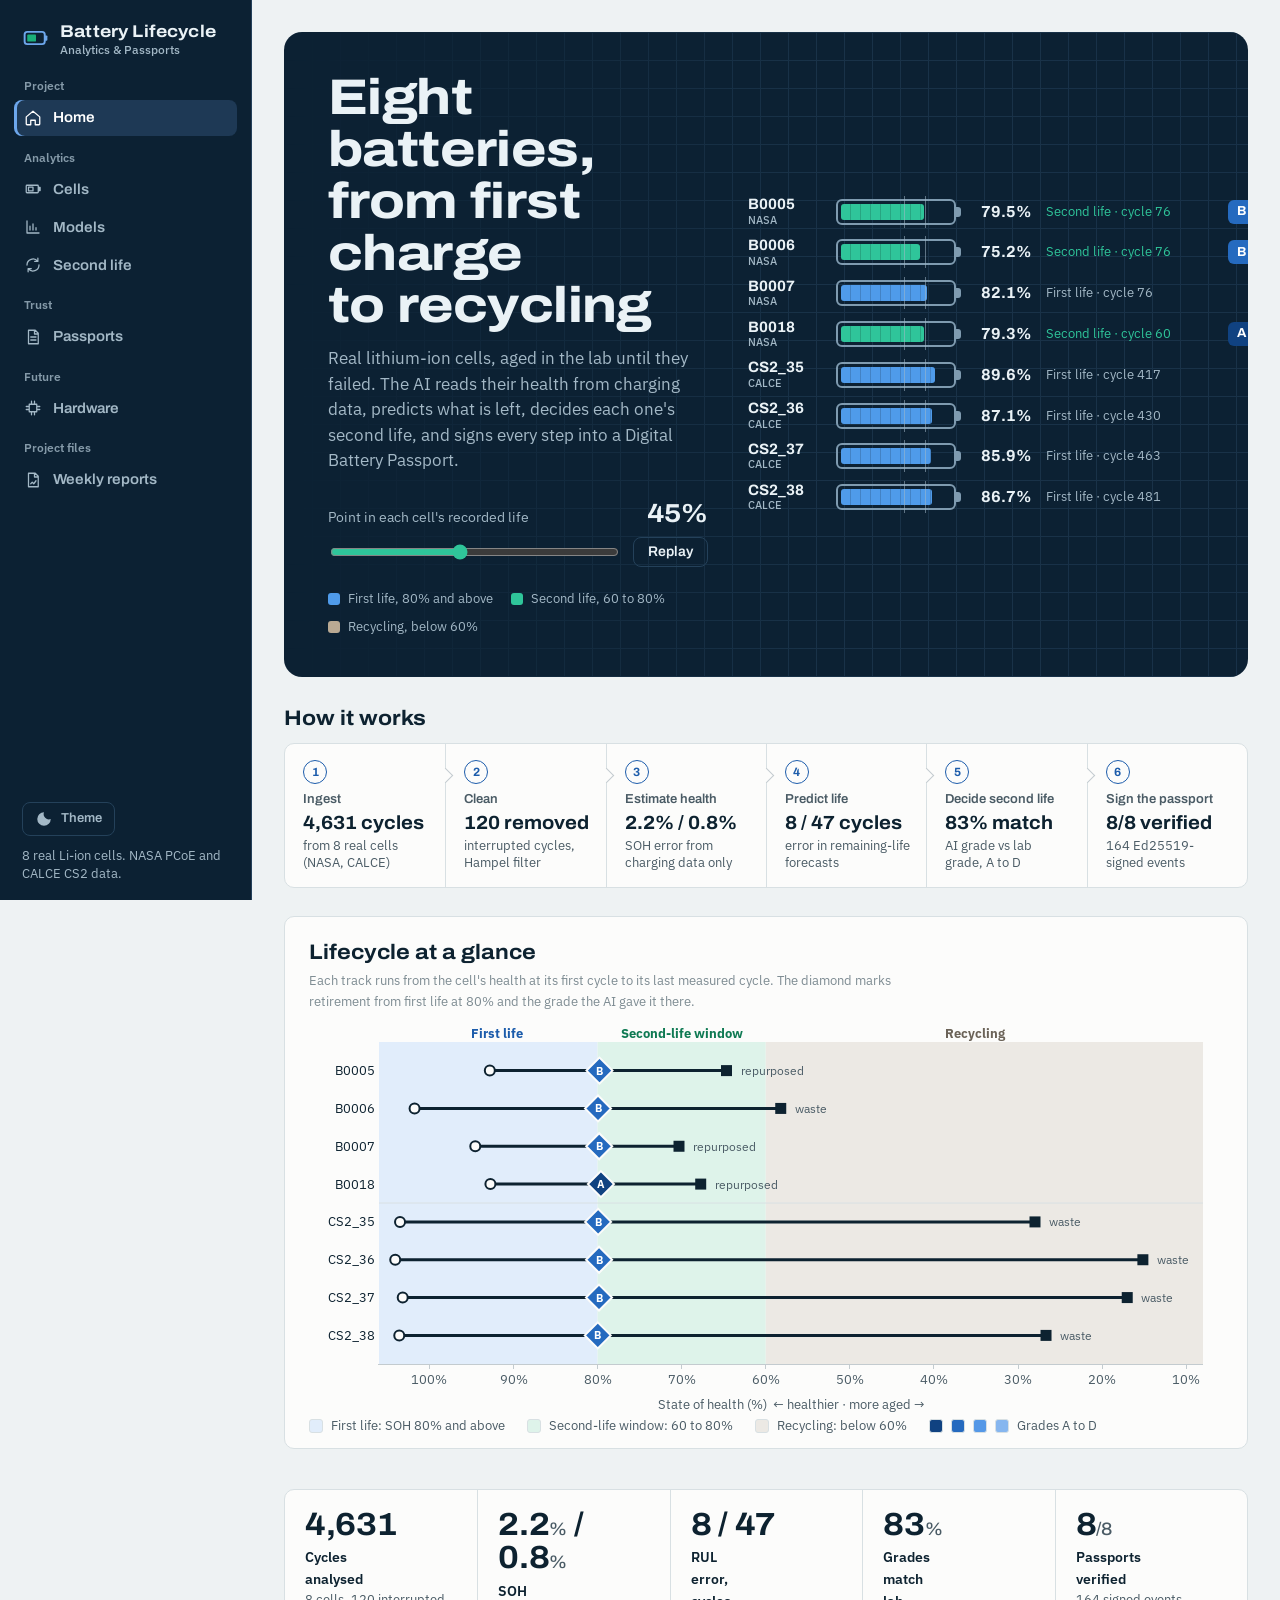
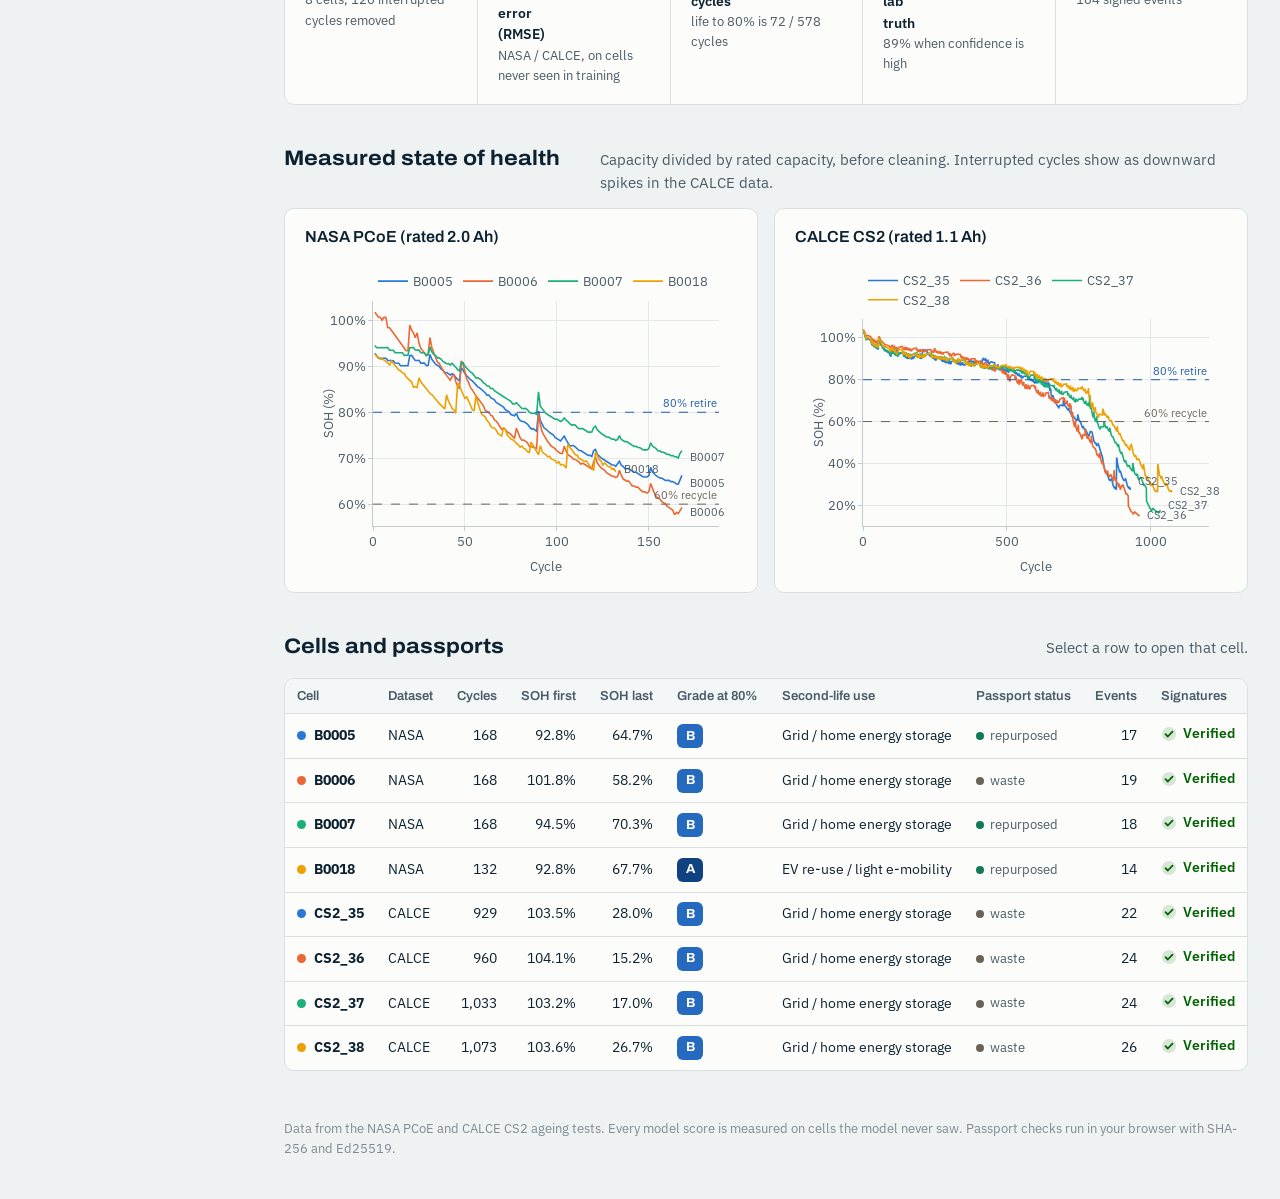
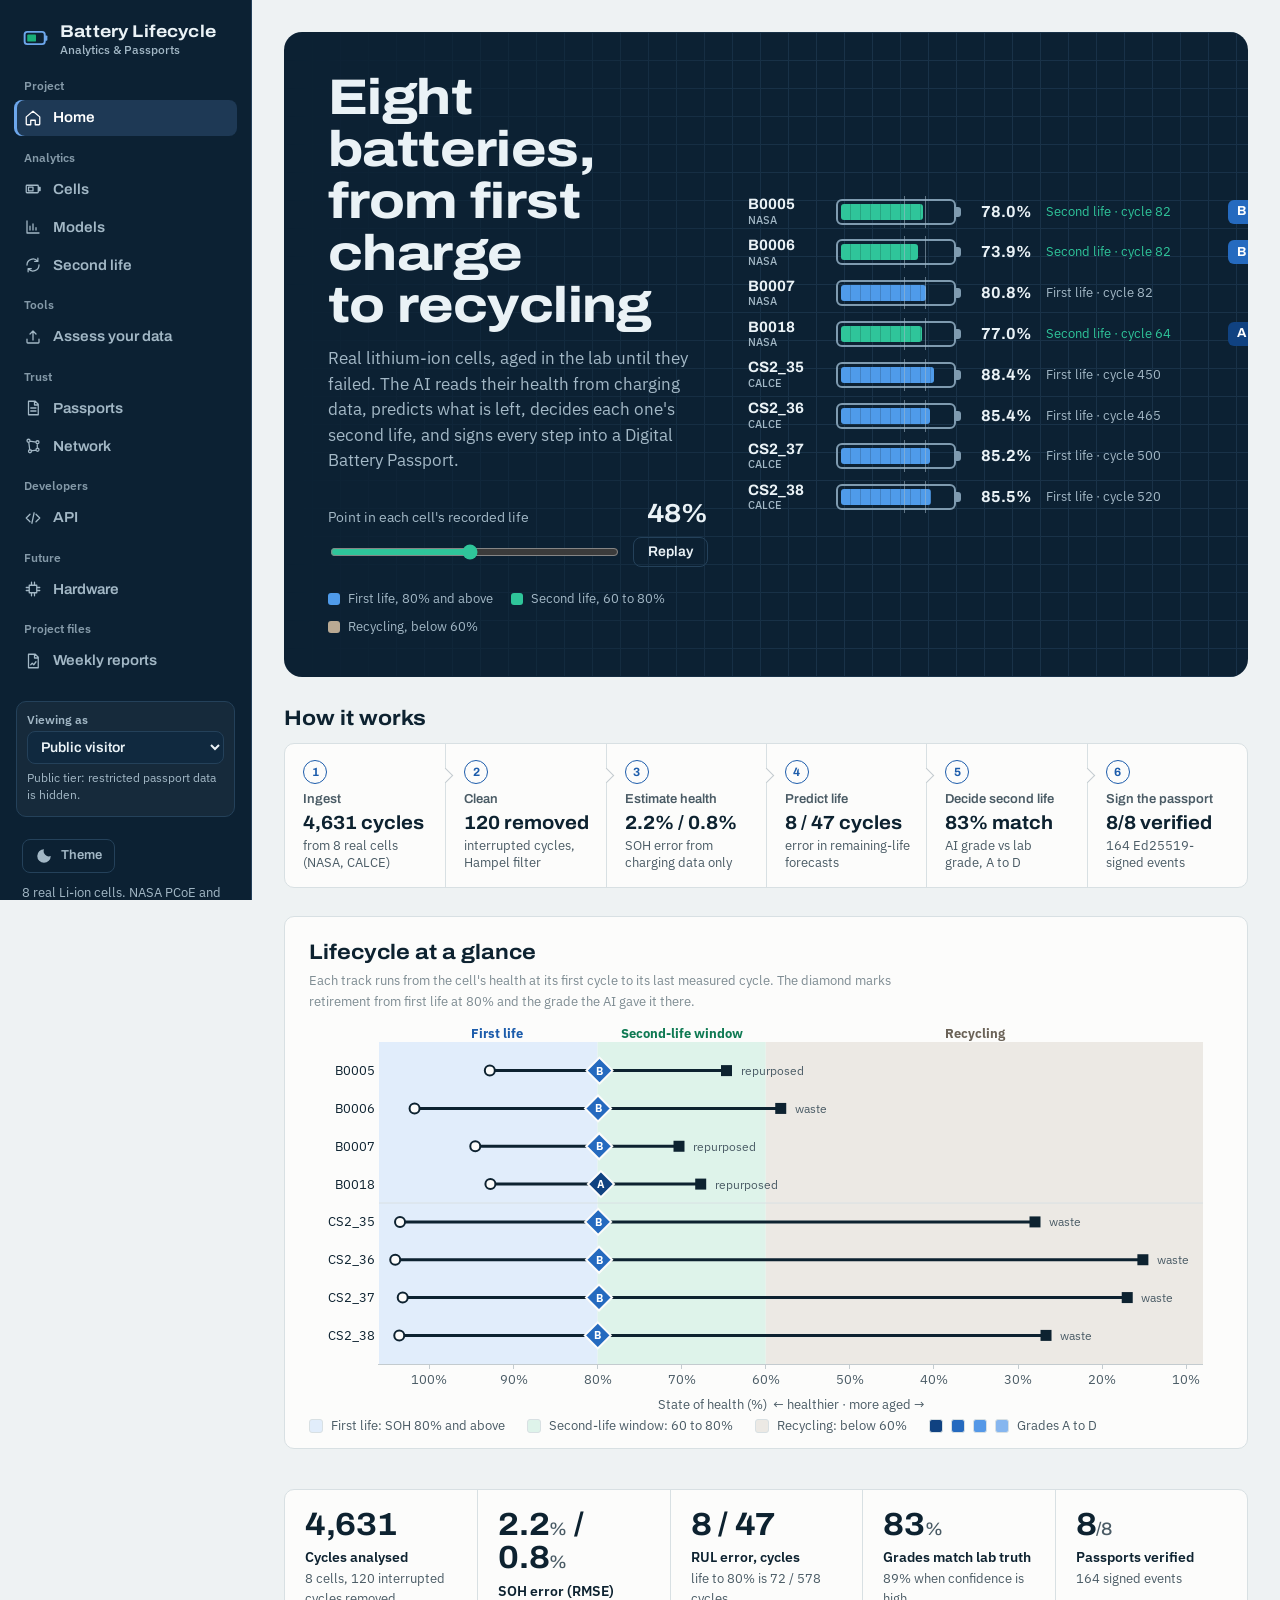
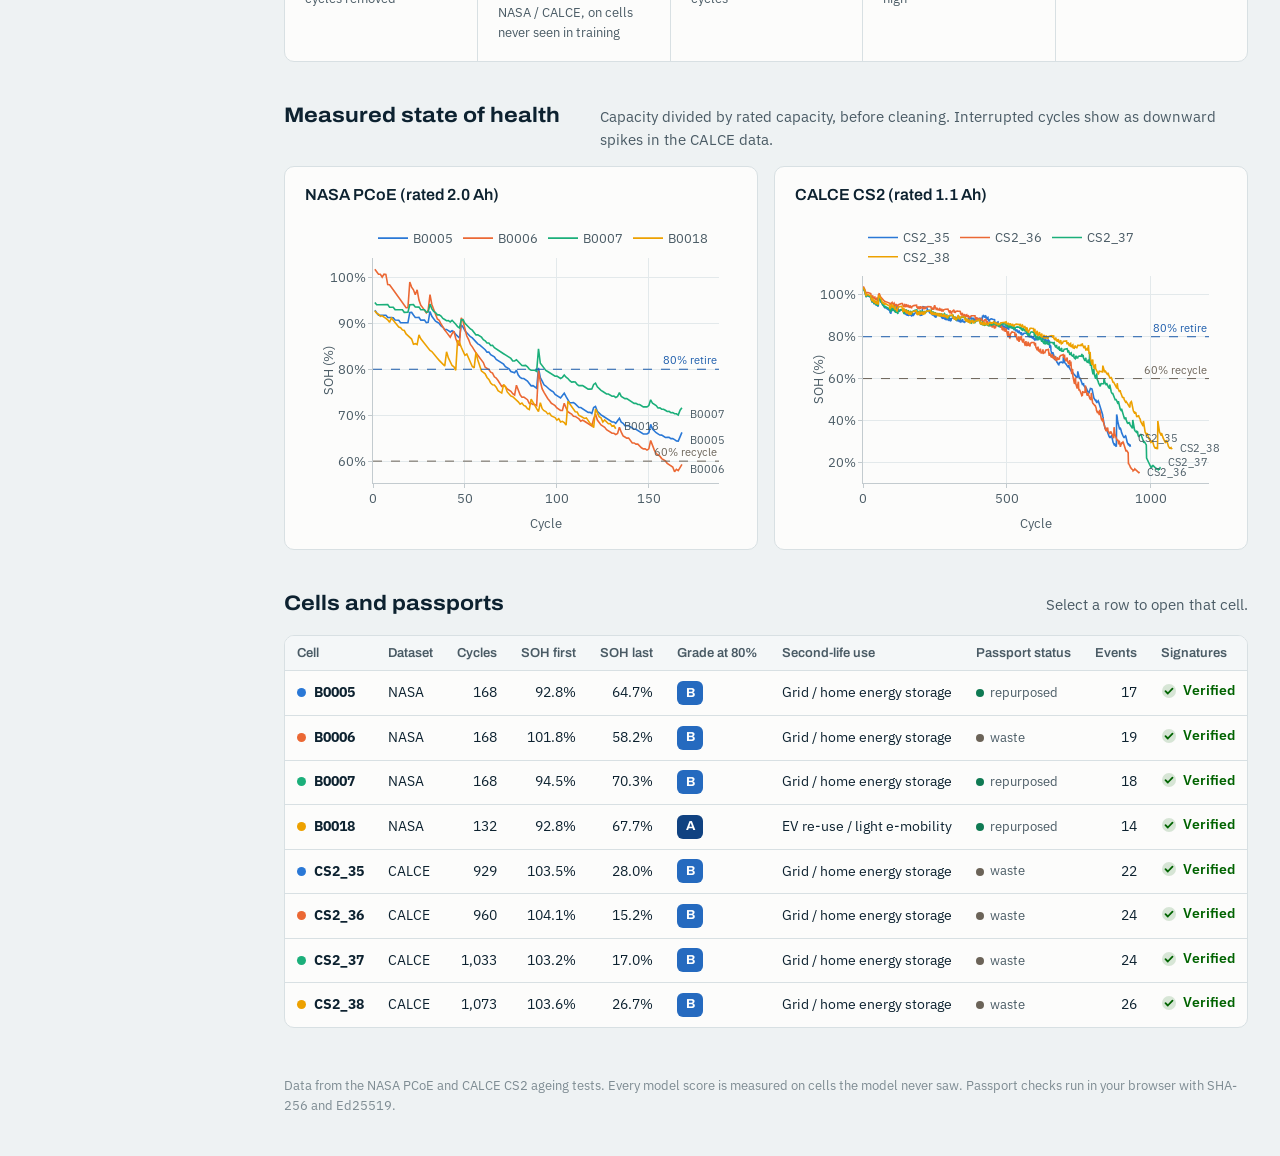
